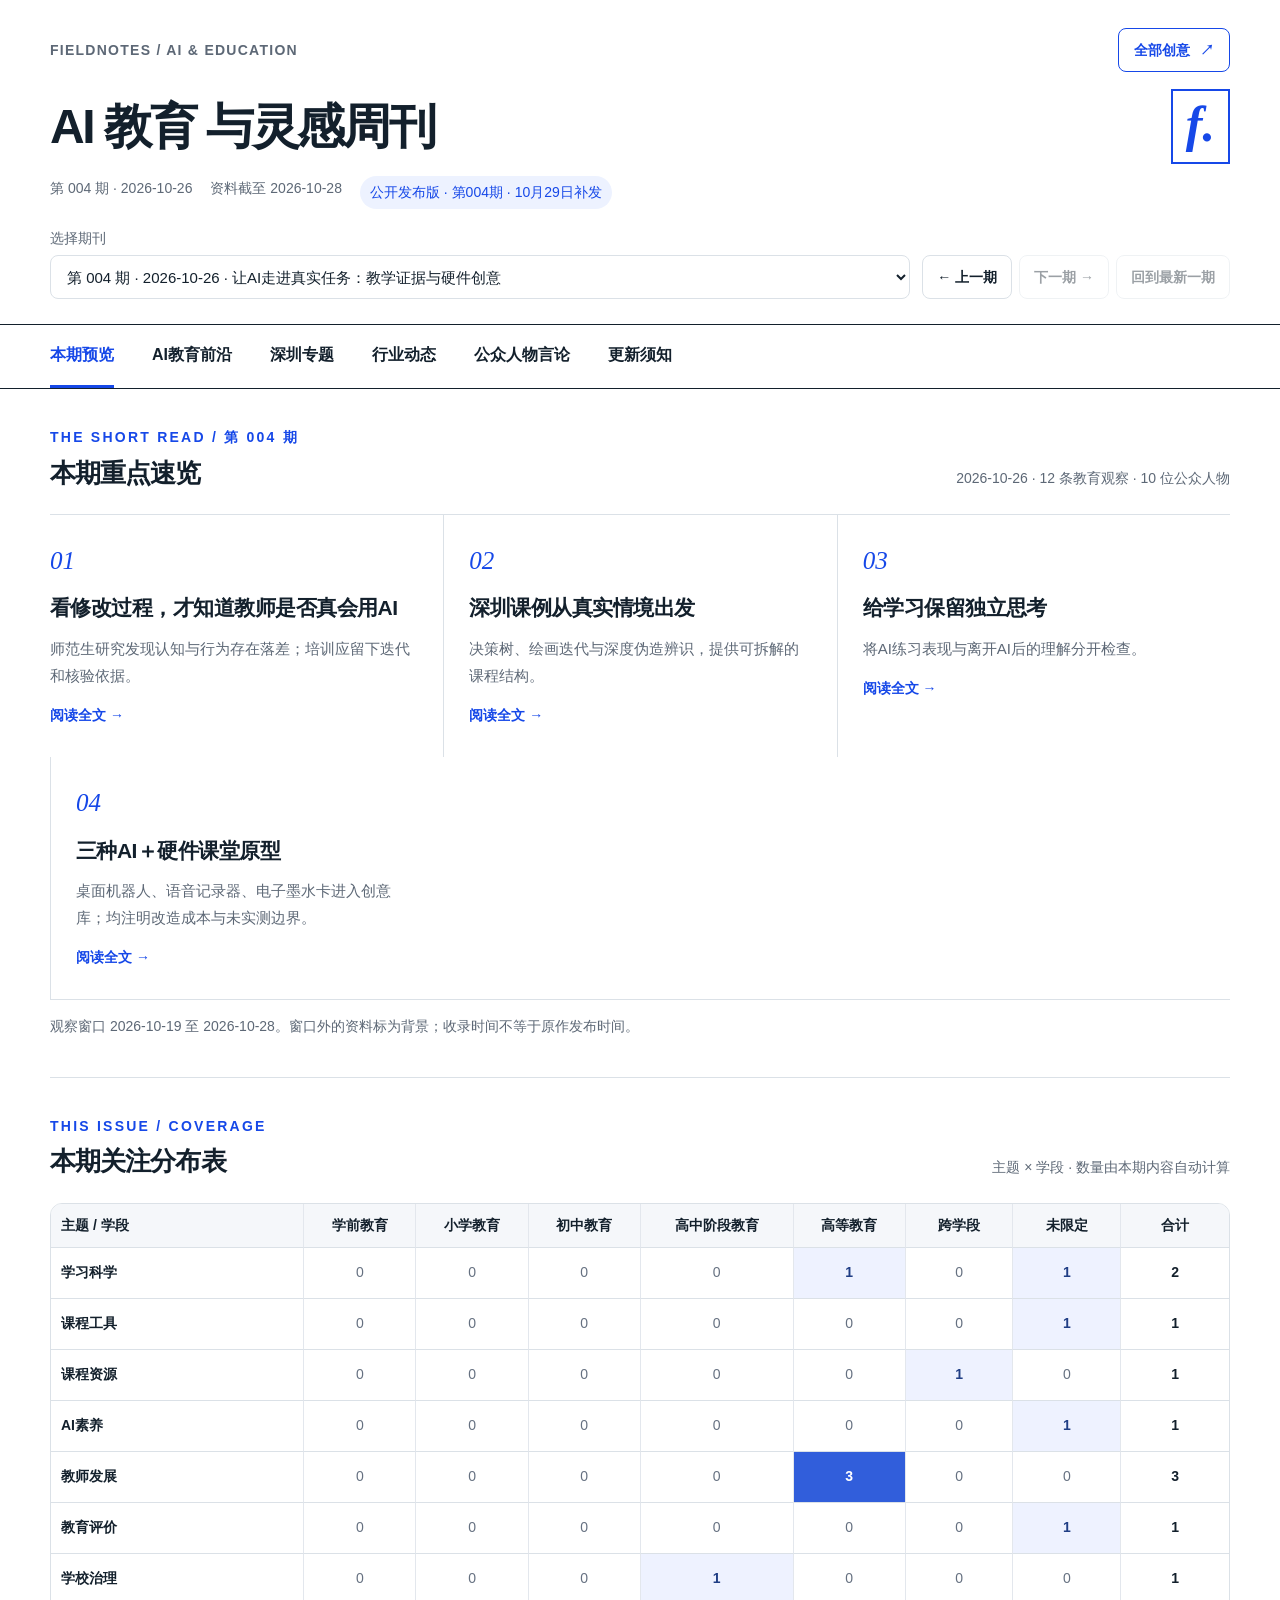
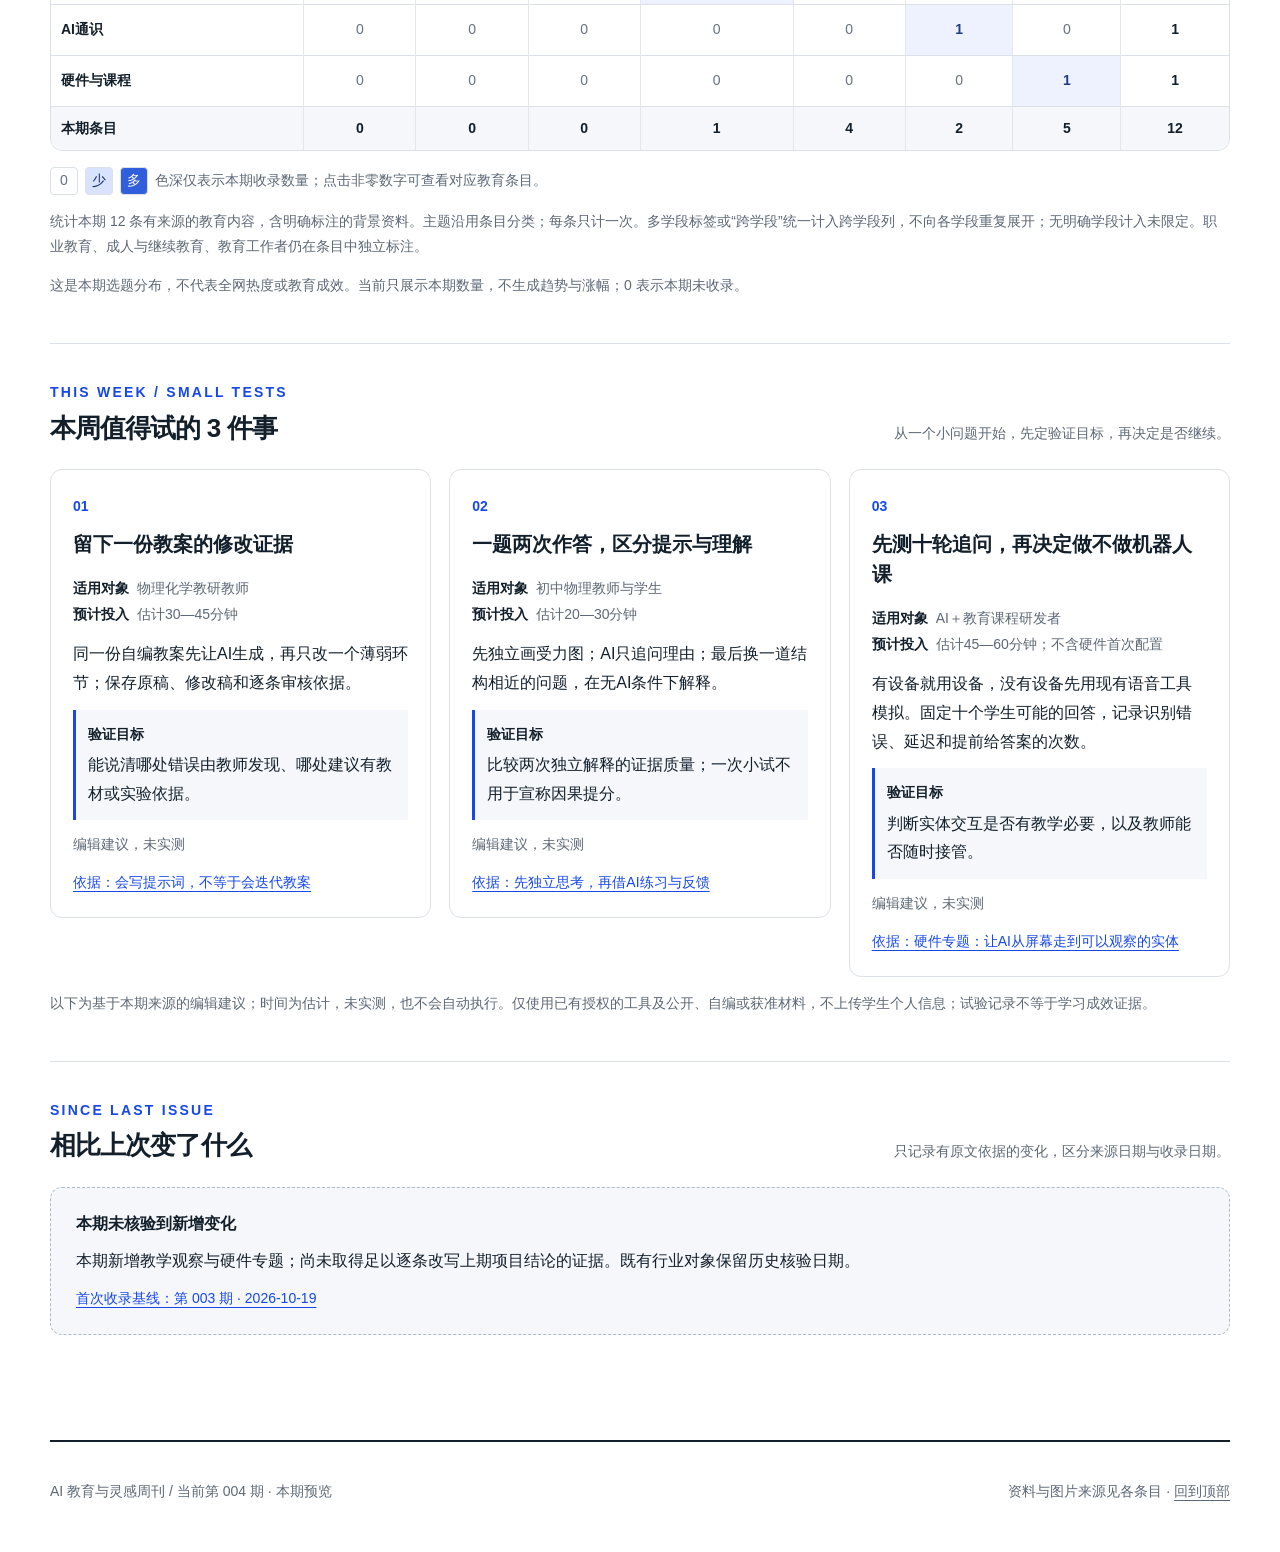
==== src/index.html @ 8096f020 "Publish issue 004 with verified education updates and three AI hardware ideas" ====
<!doctype html><html lang="zh-CN"><head><meta charset="utf-8"><meta name="viewport" content="width=device-width,initial-scale=1"><meta name="color-scheme" content="light"><meta name="description" content="六页式AI教育周刊与独立累计创意库，保留公开来源与证据边界。"><title>AI 教育与灵感周刊 · 第 004 期</title><style>:root{--ink:#13202c;--blue:#1648e8;--pale:#edf2ff;--line:#dbe1e7;--muted:#5d6876;--paper:#fff;--soft:#f5f7fa;--radius:16px}*{box-sizing:border-box}html{scroll-behavior:smooth;scroll-padding-top:82px}body{margin:0;background:var(--paper);color:var(--ink);font-family:Inter,-apple-system,BlinkMacSystemFont,"Segoe UI","Noto Sans CJK SC","PingFang SC","Microsoft Yahei",sans-serif;font-size:16px;line-height:1.75;-webkit-font-smoothing:antialiased}a{color:var(--blue);text-underline-offset:4px}a:hover{color:#092daf}button,summary,a{-webkit-tap-highlight-color:transparent}button{font:inherit}button:focus-visible,a:focus-visible,summary:focus-visible{outline:3px solid #6f95ff;outline-offset:4px}[hidden]{display:none!important}.wrap{width:min(1180px,calc(100% - 80px));margin:auto}.masthead{padding:28px 0 24px}.eyebrow{display:flex;align-items:center;justify-content:space-between;gap:16px;font-size:13px;letter-spacing:.09em;color:var(--muted);font-weight:650}.edition{color:var(--blue);font-size:13px;background:var(--pale);padding:4px 10px;border-radius:100px;letter-spacing:0}.brand{display:flex;align-items:center;justify-content:space-between;gap:24px;margin:17px 0 12px}.brand h1{font-size:clamp(28px,4vw,48px);line-height:1.2;letter-spacing:-.05em;margin:0;font-weight:800}.mark{font-family:Georgia,serif;font-size:50px;line-height:1;font-style:italic;font-weight:800;color:var(--blue);border:2px solid var(--blue);padding:8px 13px 13px}.meta{font-size:14px;color:var(--muted);margin:0;display:flex;flex-wrap:wrap;gap:3px 18px}.nav-shell{border-block:1px solid var(--ink);background:#fffffff2;backdrop-filter:blur(12px);position:sticky;top:0;z-index:20}.nav{display:flex;gap:27px;overflow:auto;scrollbar-width:none}.nav::-webkit-scrollbar{display:none}.nav a{color:var(--ink);white-space:nowrap;text-decoration:none;font-size:14px;font-weight:700;display:block;padding:15px 0;border-bottom:3px solid transparent;min-height:54px}.nav a:hover,.nav a.active{color:var(--blue);border-bottom-color:var(--blue)}main{padding-bottom:60px}.summary-section{padding:36px 0 38px}.section-head{display:flex;align-items:flex-end;justify-content:space-between;gap:20px;margin:0 0 23px}.section-head h2{font-size:26px;letter-spacing:-.035em;line-height:1.35;margin:0}.section-kicker{font-size:12px;font-weight:750;color:var(--blue);letter-spacing:.16em;margin:0 0 6px}.section-note{font-size:14px;color:var(--muted);max-width:535px;margin:0}.three-grid{display:grid;grid-template-columns:repeat(3,1fr);gap:0;border-block:1px solid var(--line)}.summary-card{padding:24px 25px 26px 0}.summary-card+.summary-card{border-left:1px solid var(--line);padding-left:25px}.summary-number{font-family:Georgia,serif;font-size:25px;color:var(--blue);font-style:italic;display:block;margin-bottom:10px}.summary-card h3{font-size:21px;line-height:1.55;margin:0 0 10px;letter-spacing:-.025em}.summary-card p{font-size:15px;margin:0;color:var(--muted);line-height:1.8}.summary-card a{display:inline-block;margin-top:14px;text-decoration:none;font-size:14px;font-weight:700;min-height:28px}.scope-note{font-size:13px;color:var(--muted);margin:15px 0 0;line-height:1.7}.section{padding:36px 0 45px;border-top:1px solid var(--line)}.news-grid{display:grid;grid-template-columns:1fr 1fr;gap:22px}.news-card{border:1px solid var(--line);border-radius:var(--radius);padding:26px;overflow:hidden;min-width:0}.card-top{display:flex;justify-content:space-between;gap:12px;align-items:flex-start;font-size:13px;color:var(--muted);margin-bottom:14px}.pill{font-size:12px;line-height:1.5;display:inline-block;padding:4px 8px;border-radius:5px;color:#1544c2;background:var(--pale);font-weight:650}.pill.neutral{color:var(--muted);background:#eef1f5}.news-card h3{font-size:21px;line-height:1.55;margin:0 0 15px;letter-spacing:-.025em}.news-card .lead{font-size:16px;margin:0 0 17px}.detail-line{margin:10px 0;color:var(--muted);font-size:15px;line-height:1.8}.detail-line strong{color:var(--ink);display:inline;font-weight:700}.detail-line.application{background:var(--soft);padding:12px 15px;border-left:3px solid var(--blue);margin:17px 0}.facts{font-size:13px;color:var(--muted);margin-top:17px;line-height:1.7;border-top:1px dashed var(--line);padding-top:12px}.sources{display:flex;flex-wrap:wrap;gap:5px 16px;margin:13px 0 0}.sources a{font-size:13px;text-decoration:underline;overflow-wrap:anywhere}.x-grid{display:grid;grid-template-columns:1fr 1fr;gap:22px}.x-card{padding:25px;background:var(--soft);border-radius:var(--radius)}.x-card h3{font-size:20px;margin:0 0 10px}.x-card p{font-size:15px;margin:8px 0}.metrics{font-size:13px;color:var(--muted);border-top:1px solid var(--line);padding-top:12px}.filter-row{display:flex;gap:8px;flex-wrap:wrap;margin:21px 0}.filter{border:1px solid var(--line);border-radius:100px;padding:7px 15px;background:#fff;color:var(--muted);cursor:pointer;font-size:14px;min-height:40px}.filter[aria-pressed=true]{background:var(--ink);color:#fff;border-color:var(--ink)}.result-count{font-size:13px;color:var(--muted);margin:-8px 0 20px}.creative-grid{display:grid;grid-template-columns:repeat(3,1fr);gap:24px;align-items:start}.creative-card{border:1px solid var(--line);border-radius:var(--radius);overflow:hidden;min-width:0;background:#fff}.figure{margin:0;background:#edf0f5;overflow:hidden}.figure a{display:block}.figure img{display:block;width:100%;height:auto;aspect-ratio:16/10;object-fit:cover;object-position:center}.figure figcaption{font-size:12px;line-height:1.65;padding:9px 15px;color:var(--muted);background:var(--soft)}.evidence-gap{min-height:156px;display:flex;flex-direction:column;justify-content:center;padding:24px;color:var(--muted);font-size:14px;background:repeating-linear-gradient(135deg,#f5f7fa,#f5f7fa 10px,#edf0f4 10px,#edf0f4 11px)}.evidence-gap strong{color:var(--ink);font-size:16px}.creative-body{padding:21px}.creative-body h3{font-size:21px;line-height:1.5;letter-spacing:-.035em;margin:11px 0 13px}.creative-body p{font-size:15px;margin:10px 0}.creative-number{font-size:12px;font-weight:700;color:var(--muted);margin-right:9px}.tools{font-size:13px!important;color:var(--muted)}.tools strong{font-weight:600;color:var(--ink)}details{margin-top:15px;border-top:1px solid var(--line);padding-top:12px}summary{cursor:pointer;font-weight:700;font-size:14px;color:var(--blue);padding:4px 0;min-height:36px}details p{font-size:14px!important;line-height:1.9}details p strong{display:block;color:var(--ink)}.creative-body .facts{font-size:12px}.empty-filter{background:var(--soft);padding:28px;border-radius:12px;color:var(--muted)}.watchlist-grid{display:grid;grid-template-columns:repeat(4,1fr);gap:18px}.watch-group{padding:22px;background:var(--soft);border-radius:12px}.watch-group h3{font-size:16px;margin:0 0 15px;color:var(--blue)}.watch-item{border-top:1px solid var(--line);padding:13px 0 0;margin-top:13px}.watch-item:first-of-type{padding-top:0;margin-top:0;border-top:0}.watch-item a{font-size:15px;font-weight:700;text-decoration:none}.watch-item p{font-size:13px;margin:4px 0;color:var(--muted);line-height:1.7}.archive{display:flex;gap:24px;align-items:center;justify-content:space-between;background:var(--pale);border-radius:12px;padding:23px 26px}.archive h3{font-size:18px;margin:0 0 5px}.archive p{font-size:14px;margin:0;color:var(--muted)}.archive a{white-space:nowrap;font-size:14px;font-weight:700}.method{display:grid;grid-template-columns:1fr 1fr;gap:35px}.method h3{font-size:16px;margin:0 0 12px}.method p,.method li{font-size:14px;color:var(--muted);line-height:1.9}.method ol{padding-left:21px;margin:0}.footer{border-top:2px solid var(--ink);padding:23px 0 35px;font-size:13px;color:var(--muted)}.footer-inner{display:flex;justify-content:space-between;gap:20px}.footer a{color:var(--muted)}.skip{position:absolute;left:12px;top:-90px;z-index:40;padding:10px;background:#fff}.skip:focus{top:10px}.note-box{padding:17px 20px;background:var(--soft);border-radius:10px;font-size:14px;color:var(--muted);margin:15px 0}.all-source-label{font-size:12px;color:var(--muted)}
@media(max-width:1000px){.wrap{width:calc(100% - 48px)}.creative-grid{grid-template-columns:repeat(2,1fr)}.watchlist-grid{grid-template-columns:repeat(2,1fr)}.summary-card h3{font-size:19px}.section-note{max-width:450px}.nav{gap:23px}}
@media(max-width:650px){.wrap{width:calc(100% - 36px)}.masthead{padding:20px 0 19px}.eyebrow{font-size:11px;gap:8px;letter-spacing:.07em}.edition{font-size:11px;padding:3px 8px;white-space:nowrap}.brand{margin:17px 0 13px;gap:12px}.brand h1{font-size:30px;letter-spacing:-.055em;line-height:1.28}.mark{font-size:33px;padding:7px 8px 10px;border-width:1.5px}.meta{font-size:12px;gap:3px 12px}.nav{gap:23px}.nav a{font-size:13px;padding:13px 0;min-height:51px}.summary-section{padding:27px 0 27px}.section-head{display:block;margin-bottom:19px}.section-head h2{font-size:24px}.section-note{font-size:14px;margin-top:9px}.three-grid{grid-template-columns:1fr}.summary-card{padding:19px 0 20px;display:grid;grid-template-columns:33px 1fr;column-gap:9px}.summary-card+.summary-card{border-left:0;border-top:1px solid var(--line);padding:20px 0}.summary-number{grid-row:1/4;font-size:23px;margin:0;line-height:1.45}.summary-card h3{font-size:20px;margin-bottom:7px}.summary-card p{font-size:14px}.summary-card a{margin-top:9px}.scope-note{font-size:12px}.section{padding:28px 0 32px}.news-grid,.x-grid{grid-template-columns:1fr;gap:16px}.news-card{padding:21px;border-radius:12px}.news-card h3{font-size:20px}.news-card .lead{font-size:15px}.detail-line{font-size:14px}.creative-grid{grid-template-columns:1fr;gap:20px}.creative-body{padding:21px}.creative-body h3{font-size:22px}.creative-body p{font-size:16px}.figure img{aspect-ratio:16/10}.filter-row{gap:7px;margin:18px 0}.filter{font-size:13px;padding:7px 13px}.watchlist-grid{gap:12px}.watch-group{padding:16px}.watch-item a{font-size:14px}.archive{align-items:flex-start;flex-direction:column;gap:12px;padding:20px}.method{grid-template-columns:1fr;gap:24px}.footer-inner{display:block}.footer-inner p{margin:4px 0}.facts{font-size:12px}}
@media(prefers-reduced-motion:reduce){html{scroll-behavior:auto}*{transition:none!important}}
@media print{.nav-shell,.filter-row,.skip{display:none}.wrap{width:100%}.creative-grid{grid-template-columns:repeat(2,1fr)}.news-card,.creative-card{break-inside:avoid}details{display:block}details>*{display:block}.section{break-before:auto}.masthead{padding-top:0}a{color:var(--ink)}}
@media(max-width:650px){.brand h1 span{display:block}.brand h1{font-size:29px}.mark{font-size:38px}}
.figure img{object-fit:contain}.image-counter{font-size:12px;color:var(--muted)}
.news-card .lead,.detail-line,.creative-body p,.x-card p{font-size:16px}.creative-body details p{font-size:16px!important}.creative-body .tools{font-size:14px!important}.creative-body .facts{font-size:12px}.x-card .metrics{font-size:14px}.sources a{font-size:14px}
.creative-body p.freshness{font-size:12px;color:var(--blue);font-weight:650;line-height:1.7;margin:-3px 0 13px}
/* v2 archive and persistent catalog */
button,select,input{font:inherit}select,input{max-width:100%;color:var(--ink);background:white;border:1px solid var(--line);border-radius:8px;padding:10px 12px;min-height:44px}button{cursor:pointer}button:disabled{opacity:.42;cursor:default}select:focus-visible,input:focus-visible{outline:3px solid #6f95ff;outline-offset:3px}.view-tabs{display:grid;grid-template-columns:1fr 1fr;gap:14px;margin:25px 0 22px}.view-tab{border:1px solid var(--line);border-radius:12px;background:white;text-align:left;padding:18px 22px;color:var(--ink);min-width:0}.view-tab strong{display:block;font-size:20px;line-height:1.4;margin-bottom:5px}.view-tab span{font-size:13px;line-height:1.6;color:var(--muted);display:block}.view-tab[aria-selected=true]{border-color:var(--blue);background:var(--pale)}.view-tab[aria-selected=true] strong{color:var(--blue)}.issue-toolbar{display:flex;align-items:flex-end;gap:12px;flex-wrap:wrap;margin:17px 0 0}.issue-picker{display:grid;gap:5px;flex:1;min-width:230px;font-size:13px;color:var(--muted)}.issue-buttons{display:flex;gap:7px;flex-wrap:wrap}.button{border:1px solid var(--line);border-radius:8px;padding:9px 14px;color:var(--ink);background:white;min-height:44px;display:inline-block;text-decoration:none;font-weight:650;font-size:14px}.button.primary{color:white;background:var(--blue);border-color:var(--blue)}.button:hover:not(:disabled){background:var(--pale);color:var(--blue)}.nav button{color:var(--ink);white-space:nowrap;text-decoration:none;font-size:14px;font-weight:700;padding:15px 0;border:0;border-bottom:3px solid transparent;min-height:54px;background:none;cursor:pointer}.nav button.active,.nav button:hover{color:var(--blue);border-bottom-color:var(--blue)}.sr-only{position:absolute;width:1px;height:1px;padding:0;margin:-1px;overflow:hidden;clip:rect(0,0,0,0);white-space:nowrap;border:0}.tag-list{display:flex;gap:6px;flex-wrap:wrap;margin:8px 0 12px}.issue-note{font-size:14px;color:var(--muted);margin:0 0 22px}.catalog-head{padding-top:34px}.library-actions{display:flex;gap:9px;flex-wrap:wrap;margin-top:16px}.catalog-controls{border-block:1px solid var(--line);padding:20px 0;margin-bottom:24px}.filter-set{border:0;margin:0 0 15px;padding:0;min-width:0}.filter-set legend{font-size:13px;font-weight:750;margin:0 0 9px;float:none}.filter-set .filter-row{margin:0}.filter-set .filter{min-height:44px;border-radius:7px;padding:7px 11px}.scope-row{display:flex;flex-wrap:wrap;gap:9px;margin-bottom:12px}.scope-button{border:1px solid var(--line);background:white;border-radius:8px;min-height:44px;padding:8px 16px;font-weight:650}.scope-button[aria-pressed=true]{background:var(--blue);border-color:var(--blue);color:white}.search-row{display:grid;grid-template-columns:minmax(180px,1fr) 170px auto;gap:12px;align-items:end;margin-top:18px}.search-row label{display:grid;gap:5px;font-size:13px;font-weight:650}.criteria-note{font-size:13px;color:var(--muted);line-height:1.8;margin:14px 0 0}.creative-card{scroll-margin-top:78px}.creative-body .tag-list .pill{font-size:11px}.creative-body .catalog-meta{font-size:12px;line-height:1.9;color:var(--muted);margin:14px 0 0}.creative-body .uses{font-size:14px;color:var(--muted)}.featured-grid{display:grid;grid-template-columns:repeat(3,1fr);gap:16px}.featured-card{border:1px solid var(--line);padding:20px;border-radius:12px;min-width:0}.featured-card h3{font-size:18px;line-height:1.5;margin:8px 0}.featured-card p{font-size:14px;color:var(--muted);margin:9px 0}.text-button{border:0;background:none;padding:8px 0;color:var(--blue);font-weight:700;text-align:left;min-height:40px;font-size:14px}.x-card{min-width:0;overflow-wrap:anywhere}.x-card .role{font-size:13px;color:var(--muted)}.x-card details .facts{font-size:12px}.archive-list{display:grid;gap:10px}.archive-item{display:flex;align-items:center;justify-content:space-between;gap:20px;border:1px solid var(--line);padding:18px 22px;border-radius:10px}.archive-item p{font-size:13px;color:var(--muted);margin:3px 0}.requirements{margin-top:28px}.requirements article{max-width:850px}.requirements h3{font-size:18px;margin-top:28px}.requirements p,.requirements li{font-size:15px;color:var(--muted)}.requirements summary{font-size:18px}.nojs{padding:14px;background:#fff4d3;border-radius:8px}.evidence-gap{min-height:200px}.all-source-label{line-height:1.8}.figure img{height:auto;object-fit:contain}.news-card .lead{font-size:16px}.pill{overflow-wrap:anywhere}.subhead{font-size:17px;margin:22px 0 12px}.scope-note{max-width:90ch}
@media(max-width:900px){.featured-grid{grid-template-columns:repeat(2,1fr)}}
@media(max-width:650px){.view-tabs{gap:9px;margin:20px 0}.view-tab{padding:15px 13px}.view-tab strong{font-size:18px}.view-tab span{font-size:12px}.issue-toolbar{gap:10px}.issue-picker{min-width:0;flex-basis:100%}.issue-picker select{width:100%}.issue-buttons{width:100%}.issue-buttons .button{flex:1;padding:9px 7px;font-size:13px}.nav button{font-size:13px;min-height:51px;padding:13px 0}.search-row{grid-template-columns:1fr 1fr;gap:10px}.search-row label:first-child{grid-column:1/-1}.search-row .button{height:46px}.featured-grid{grid-template-columns:1fr}.featured-card{padding:18px}.archive-item{align-items:flex-start;gap:12px;flex-direction:column;padding:18px}.filter-set .filter{font-size:12px;padding:7px 9px}.catalog-head{padding-top:27px}.scope-button{font-size:13px;padding:9px 12px}.tag-list{gap:5px}.library-actions .button{font-size:13px}.brand h1{font-size:29px}.issue-note{font-size:13px}.catalog-meta{overflow-wrap:anywhere}}
@media print{.issue-toolbar,.view-tabs,.catalog-controls,.library-actions,.text-button{display:none}.featured-grid{grid-template-columns:repeat(2,1fr)}.creative-card[hidden]{display:none!important}}
/* v3: a focused weekly, with the cumulative library on its own route. */
.library-shortcut{display:inline-flex;gap:10px;align-items:center;justify-content:center;min-height:44px;padding:8px 15px;border:1px solid var(--blue);border-radius:8px;color:var(--blue);font-size:14px;font-weight:750;letter-spacing:0;text-decoration:none;white-space:nowrap;background:#fff}.library-shortcut:hover,.library-shortcut.current{background:var(--pale)}.eyebrow{font-size:14px}.edition{font-size:14px}.masthead{padding-bottom:25px}.weekly-page{scroll-margin-top:80px}.weekly-page>.section:first-child{border-top:0}.nav{gap:38px}.nav a{font-size:16px;padding:16px 0;min-height:58px}.library-return-row{display:flex;justify-content:space-between;align-items:center;gap:14px;margin:0 0 28px}.library-badge{font-size:14px;color:var(--muted)}.matrix-scroll{width:100%;overflow-x:auto;border:1px solid var(--line);border-radius:12px;-webkit-overflow-scrolling:touch}.matrix-scroll:focus-visible{outline:3px solid #6f95ff;outline-offset:3px}.attention-table{border-collapse:separate;border-spacing:0;width:100%;min-width:780px;font-size:14px;text-align:center;line-height:1.5}.attention-table th,.attention-table td{padding:11px 10px;border-bottom:1px solid var(--line);border-right:1px solid #e3e7ed}.attention-table thead th{background:var(--soft);font-weight:700;vertical-align:middle;min-width:74px}.attention-table th:first-child{min-width:174px;text-align:left;position:sticky;left:0;background:#fff;z-index:1}.attention-table thead th:first-child,.attention-table tfoot th:first-child{background:var(--soft)}.attention-table th:last-child,.attention-table td:last-child{border-right:0}.attention-table tfoot td,.attention-table tfoot th{font-weight:750;background:var(--soft);border-bottom:0}.heat{font-variant-numeric:tabular-nums}.heat a{display:flex;align-items:center;justify-content:center;min-height:28px;color:inherit;text-decoration:none;font-weight:750;border-radius:5px}.heat a:hover{outline:2px solid var(--blue)}.heat-0{background:#fff;color:#657080}.heat-1{background:#eef2ff;color:#203e85}.heat-2{background:#d9e3ff;color:#173477}.heat-3{background:#abc1ff;color:#102f76}.heat-4{background:#315edb;color:#fff}.row-total{font-weight:750}.matrix-key{display:flex;gap:7px;align-items:center;flex-wrap:wrap;font-size:14px;color:var(--muted);margin:16px 0 0}.matrix-key .heat{display:inline-flex;align-items:center;justify-content:center;min-width:28px;min-height:28px;border:1px solid var(--line);border-radius:4px;font-size:14px}.criteria-note,.scope-note,.section-kicker,.card-top,.pill,.facts,.all-source-label,.footer,.image-counter,.figure figcaption,.creative-number,.result-count,.filter-set legend,.issue-picker,.search-row label,.creative-body .catalog-meta,.creative-body .freshness,.creative-body .facts,.creative-body .tag-list .pill,.x-card .role{font-size:14px!important}.requirements-copy{max-width:850px}.requirements-copy h3{font-size:20px;margin:30px 0 10px}.requirements-copy p,.requirements-copy li{font-size:16px;line-height:1.9;color:var(--muted)}.issue-picker select{font-size:15px}.catalog-controls .filter,.scope-button{font-size:14px}.brand h1 span+span:before{content:' '}
@media(max-width:650px){.eyebrow{gap:12px;font-size:14px;line-height:1.45;letter-spacing:.025em}.eyebrow>span{max-width:195px}.library-shortcut{font-size:14px;min-width:108px;padding:8px 11px;gap:6px}.meta{font-size:14px;gap:7px 12px}.edition{font-size:14px}.brand{margin-top:22px}.brand h1{font-size:29px}.brand h1 span+span:before{content:''}.nav{display:grid;grid-template-columns:repeat(5,1fr);gap:5px;overflow:visible}.nav a{font-size:14px;white-space:normal;display:flex;text-align:center;align-items:center;justify-content:center;line-height:1.45;padding:13px 1px;min-height:63px}.issue-buttons .button{font-size:14px;padding:9px 6px}.issue-picker select{font-size:14px}.section-kicker{letter-spacing:.07em}.library-return-row{align-items:flex-start;margin-bottom:24px}.library-return-row .button{max-width:78%}.library-badge{line-height:1.5}.filter-set .filter{font-size:14px;padding:8px 10px}.scope-button{font-size:14px}.issue-note{font-size:14px}.matrix-key{font-size:14px;line-height:1.8}.attention-table th,.attention-table td{padding:9px 8px}.attention-table th:first-child{min-width:163px}.weekly-page{scroll-margin-top:74px}}
@media print{.library-shortcut,.library-return-row,.nav-shell{display:none}.matrix-scroll{overflow:visible}.attention-table{min-width:0;font-size:10px}.attention-table th,.attention-table td{padding:6px 3px}.attention-table th:first-child{position:static;min-width:0}.attention-table thead th{min-width:0}}

/* v4: compact, evidenced person profiles above the original issue update. */
.x-grid{align-items:start}.person-card{background:#fff;border:1px solid var(--line);scroll-margin-top:82px}.profile-heading{display:grid;grid-template-columns:88px minmax(0,1fr);gap:18px;align-items:center}.portrait-link{display:block;width:88px;height:104px;border-radius:10px;overflow:hidden;background:var(--soft)}.portrait{display:block;width:88px;height:104px;object-fit:cover;object-position:center 30%}.portrait-placeholder{display:flex;width:88px;height:104px;align-items:center;justify-content:center;border:1px dashed #aab7c8;border-radius:10px;background:var(--soft);text-align:center;font-size:14px;line-height:1.5;color:var(--muted)}.x-card .profile-kicker{color:var(--blue);font-size:14px;margin:0 0 3px}.x-card h3.person-name{font-size:23px;line-height:1.3;letter-spacing:-.025em;margin:0 0 6px}.x-card p.person-identity{font-size:14px;line-height:1.65;margin:0;color:var(--muted)}.x-card p.person-bio{margin:18px 0 12px;line-height:1.8}.person-bio span+span:before{content:' '}.x-card p.follow-reason{font-size:15px;line-height:1.8;color:var(--muted);margin:12px 0}.follow-reason strong{color:var(--ink);display:block;font-size:14px;font-weight:700}.profile-details{margin-top:14px;padding-top:9px}.profile-details summary{min-height:44px;display:list-item;padding:8px 0;font-size:14px}.contribution-list{padding-left:21px;margin:11px 0 17px}.contribution-list li{padding-left:2px;margin:0 0 16px}.profile-details .contribution-list p{font-size:16px!important;line-height:1.8;margin:0}.contribution-list .sources{margin-top:5px}.x-card p.profile-source-label{font-size:14px!important;font-weight:700;margin:16px 0 0}.x-card .portrait-credit,.x-card .portrait-rights{font-size:14px!important;color:var(--muted);line-height:1.75;margin:12px 0 0}.x-card p.profile-updated{font-size:14px;color:var(--muted);margin:8px 0 0}.person-update{margin-top:21px;padding-top:21px;border-top:1px solid var(--line)}.person-update .card-top{margin-bottom:11px;align-items:center;flex-wrap:wrap}.person-update h4{font-size:20px;line-height:1.5;letter-spacing:-.025em;margin:10px 0 12px}.person-update .role{margin-bottom:8px}.person-card a{overflow-wrap:anywhere}.person-card p,.person-card li{max-width:100%}.person-update .all-source-label{font-size:14px!important}.person-card:focus{outline:3px solid #6f95ff;outline-offset:4px}
@media(max-width:650px){.person-card{padding:20px;border-radius:12px}.profile-heading{grid-template-columns:68px minmax(0,1fr);gap:13px}.portrait-link,.portrait,.portrait-placeholder{width:68px;height:82px}.portrait-placeholder{font-size:14px}.x-card h3.person-name{font-size:22px}.x-card p.person-bio{font-size:16px;margin:15px 0 10px}.person-update{margin-top:17px;padding-top:17px}.profile-details{margin-top:10px}.x-card p.follow-reason{font-size:15px}.person-card{scroll-margin-top:74px}}

/* v4: bounded editorial tests and evidence-aware change records. */
.experiment-grid{display:grid;grid-template-columns:repeat(3,minmax(0,1fr));gap:18px;align-items:start}.experiment-card{border:1px solid var(--line);border-radius:12px;padding:22px;min-width:0}.experiment-number{font-size:14px;font-weight:750;color:var(--blue)}.experiment-card h3{font-size:20px;line-height:1.5;margin:9px 0 16px}.experiment-card p{font-size:16px;line-height:1.8;margin:12px 0}.experiment-card .experiment-meta{font-size:14px;color:var(--muted);line-height:1.9}.experiment-meta strong{font-weight:700;color:var(--ink);margin-right:8px}.verification-goal{padding:12px;background:var(--soft);border-left:3px solid var(--blue)}.verification-goal strong{display:block;font-size:14px;margin-bottom:4px}.experiment-card .experiment-status{font-size:14px;color:var(--muted)}.changes-baseline{border:1px dashed #acbacd;border-radius:12px;padding:22px 25px;background:var(--soft)}.changes-baseline p{margin:0 0 9px;font-size:16px}.changes-baseline a{font-size:14px}.change-list{display:grid;gap:18px}.change-card{border:1px solid var(--line);border-radius:12px;padding:22px}.change-card h3{font-size:20px}.evidence-types{padding-left:21px;margin-top:0}.evidence-types li{margin-bottom:11px}.evidence-types strong{color:var(--ink);display:block}.revision-log{list-style:none!important;padding-left:0!important}.revision-log li{padding:10px 0;border-bottom:1px solid var(--line)}.revision-log li:first-child{padding-top:0}.revision-log strong{display:block;color:var(--ink);font-size:14px}.revision-log span{display:block;margin-top:3px}.method .no-corrections{font-size:14px}.method h3:not(:first-child){margin-top:22px}
@media(max-width:900px){.experiment-grid{grid-template-columns:1fr}.experiment-card{padding:21px}.experiment-card h3{margin-top:5px}.changes-baseline{padding:20px}}

.contribution-title{display:block;font-size:16px;line-height:1.65;margin-bottom:5px}.profile-details .contribution-list p.contribution-boundary,.profile-details .profile-limit{font-size:14px!important;color:var(--muted);line-height:1.8;margin-top:7px}.x-card .evidence-update-note{font-size:14px;color:var(--muted);line-height:1.8;border-left:2px solid var(--line);padding-left:10px;margin-top:13px}.evidence-updates{padding-left:21px}.evidence-updates strong{font-size:14px;color:var(--ink)}

/* Shenzhen issue-scoped cards */
.shenzhen-grid{display:grid;grid-template-columns:repeat(2,minmax(0,1fr));gap:22px}.shenzhen-card{padding:25px;border:1px solid var(--line);border-radius:16px;background:var(--paper);min-width:0}.shenzhen-card h3{font-size:22px;line-height:1.5;margin:8px 0 16px}.shenzhen-card .section-kicker{letter-spacing:.025em}.shenzhen-group-title{margin-top:36px;font-size:23px}.shenzhen-card .sources{overflow-wrap:anywhere}@media(max-width:650px){.shenzhen-grid{grid-template-columns:1fr}.shenzhen-card{padding:20px}.shenzhen-card h3{font-size:21px}.nav{gap:3px}.nav a{font-size:13px}}

/* Issue 002 industry review extension */
.education-group-nav,.industry-index{display:flex;flex-wrap:wrap;gap:10px;margin:22px 0}.education-group-nav a,.industry-index a{display:block;padding:8px 14px;border:1px solid var(--line);border-radius:8px;font-size:14px;text-decoration:none}.education-group{padding-top:20px}.education-group>h3{font-size:23px}.industry-grid{display:grid;grid-template-columns:1fr 1fr;gap:24px;align-items:start}.industry-card{border:1px solid var(--line);border-radius:16px;padding:26px;min-width:0}.industry-card h3{font-size:23px;line-height:1.5;margin:10px 0}.industry-card h4{margin:18px 0 7px;font-size:15px}.industry-card p,.industry-card li{font-size:15px;overflow-wrap:anywhere}.industry-card ul{padding-left:20px}.industry-finance{background:var(--soft);border-left:3px solid var(--blue);padding:16px;margin:16px 0}.industry-finance p{margin:7px 0}.industry-boundary{font-size:13px!important;color:var(--muted)}.industry-followup{border-top:1px dashed var(--line);padding-top:12px}.industry-pending{padding:20px;background:var(--soft);border-radius:12px;margin-top:24px}@media(max-width:700px){.industry-grid{grid-template-columns:1fr}.industry-card{padding:20px}.nav{gap:20px}}

.industry-course-compare{margin:28px 0;padding:20px;background:var(--soft);border-radius:12px}.industry-compare-card{padding:16px;background:white;border:1px solid var(--line);border-radius:10px}.industry-compare-card h4{margin:0 0 8px}.industry-compare-card .detail-line{font-size:14px}
</style></head><body><a class="skip" href="#main">跳到正文</a><header class="wrap masthead" id="top"><div class="eyebrow"><span>FIELDNOTES / AI & EDUCATION</span><a id="open-library" class="library-shortcut" href="#issue=004&amp;page=preview&amp;view=library" data-open-library>全部创意 <span aria-hidden="true">↗</span></a></div><div class="brand"><h1><span>AI 教育</span><span>与灵感周刊</span></h1><span class="mark" aria-hidden="true">f.</span></div><p class="meta"><span id="issue-label">第 004 期 · 2026-10-26</span><span>资料截至 2026-10-28</span><span class="edition">公开发布版 · 第004期 · 10月29日补发</span></p><div class="issue-toolbar" id="issue-toolbar"><label class="issue-picker" for="issue-select">选择期刊<select id="issue-select"><option value="004" selected>第 004 期 · 2026-10-26 · 让AI走进真实任务：教学证据与硬件创意</option><option value="003">第 003 期 · 2026-10-19 · 从工具采用到学习证据</option><option value="002">第 002 期 · 2026-10-12 · 从AI辅助到独立学习</option><option value="001">第 001 期 · 2026-10-06 · 全球 AI 教育与创意观察</option></select></label><div class="issue-buttons"><button id="previous-issue" class="button" disabled>← 上一期</button><button id="next-issue" class="button" disabled>下一期 →</button><button id="latest-issue" class="button" disabled>回到最新一期</button></div></div><p class="sr-only" id="issue-status" aria-live="polite"></p></header><div class="nav-shell" id="weekly-navigation"><nav class="wrap nav" aria-label="周报页面"><a href="#issue=004&amp;page=preview" data-page="preview" class="active" aria-current="page">本期预览</a><a href="#issue=004&amp;page=education" data-page="education">AI教育前沿</a><a href="#issue=004&amp;page=shenzhen" data-page="shenzhen">深圳专题</a><a href="#issue=004&amp;page=industry" data-page="industry">行业动态</a><a href="#issue=004&amp;page=people" data-page="people">公众人物言论</a><a href="#issue=004&amp;page=updates" data-page="updates">更新须知</a></nav></div><main class="wrap" id="main"><noscript><p class="nojs">请启用浏览器 JavaScript 以使用六个页面、切期与独立创意库。当前显示最新一期预览。</p></noscript><div id="weekly-panel"><div id="issue-content"><div class="weekly-page" id="page-preview" data-weekly-page="preview"><section class="summary-section" id="digest"><div class="section-head"><div><p class="section-kicker">THE SHORT READ / 第 004 期</p><h2>本期重点速览</h2></div><p class="section-note">2026-10-26 · 12 条教育观察 · 10 位公众人物</p></div><div class="three-grid"><article class="summary-card"><span class="summary-number">01</span><h3>看修改过程，才知道教师是否真会用AI</h3><p>师范生研究发现认知与行为存在落差；培训应留下迭代和核验依据。</p><a href="#issue=004&amp;page=education&amp;focus=e004-01" data-page="education" data-focus="e004-01">阅读全文 →</a></article><article class="summary-card"><span class="summary-number">02</span><h3>深圳课例从真实情境出发</h3><p>决策树、绘画迭代与深度伪造辨识，提供可拆解的课程结构。</p><a href="#issue=004&amp;page=education&amp;focus=e004-11" data-page="education" data-focus="e004-11">阅读全文 →</a></article><article class="summary-card"><span class="summary-number">03</span><h3>给学习保留独立思考</h3><p>将AI练习表现与离开AI后的理解分开检查。</p><a href="#issue=004&amp;page=education&amp;focus=e004-02" data-page="education" data-focus="e004-02">阅读全文 →</a></article><article class="summary-card"><span class="summary-number">04</span><h3>三种AI＋硬件课堂原型</h3><p>桌面机器人、语音记录器、电子墨水卡进入创意库；均注明改造成本与未实测边界。</p><a href="#issue=004&amp;page=education&amp;focus=e004-12" data-page="education" data-focus="e004-12">阅读全文 →</a></article></div><p class="scope-note">观察窗口 2026-10-19 至 2026-10-28。窗口外的资料标为背景；收录时间不等于原作发布时间。</p></section><section class="section" id="distribution"><div class="section-head"><div><p class="section-kicker">THIS ISSUE / COVERAGE</p><h2>本期关注分布表</h2></div><p class="section-note">主题 × 学段 · 数量由本期内容自动计算</p></div><div class="matrix-scroll" role="region" aria-label="本期关注分布表，可横向滚动" tabindex="0"><table class="attention-table"><caption class="sr-only">第 004 期教育收录：按原有主题标签与单一学段桶统计，共 12 条。</caption><thead><tr><th scope="col">主题 / 学段</th><th scope="col">学前教育</th><th scope="col">小学教育</th><th scope="col">初中教育</th><th scope="col">高中阶段教育</th><th scope="col">高等教育</th><th scope="col">跨学段</th><th scope="col">未限定</th><th scope="col">合计</th></tr></thead><tbody><tr><th scope="row">学习科学</th><td class="heat heat-0" data-topic="学习科学" data-stage="学前教育" data-count="0"><span>0</span></td><td class="heat heat-0" data-topic="学习科学" data-stage="小学教育" data-count="0"><span>0</span></td><td class="heat heat-0" data-topic="学习科学" data-stage="初中教育" data-count="0"><span>0</span></td><td class="heat heat-0" data-topic="学习科学" data-stage="高中阶段教育" data-count="0"><span>0</span></td><td class="heat heat-1" data-topic="学习科学" data-stage="高等教育" data-count="1"><a href="#issue=004&amp;page=education&amp;focus=e004-01" data-page="education" data-focus="e004-01" aria-label="学习科学，高等教育，1 条，查看教育前沿">1</a></td><td class="heat heat-0" data-topic="学习科学" data-stage="跨学段" data-count="0"><span>0</span></td><td class="heat heat-1" data-topic="学习科学" data-stage="未限定" data-count="1"><a href="#issue=004&amp;page=education&amp;focus=e004-02" data-page="education" data-focus="e004-02" aria-label="学习科学，未限定，1 条，查看教育前沿">1</a></td><td class="row-total">2</td></tr><tr><th scope="row">课程工具</th><td class="heat heat-0" data-topic="课程工具" data-stage="学前教育" data-count="0"><span>0</span></td><td class="heat heat-0" data-topic="课程工具" data-stage="小学教育" data-count="0"><span>0</span></td><td class="heat heat-0" data-topic="课程工具" data-stage="初中教育" data-count="0"><span>0</span></td><td class="heat heat-0" data-topic="课程工具" data-stage="高中阶段教育" data-count="0"><span>0</span></td><td class="heat heat-0" data-topic="课程工具" data-stage="高等教育" data-count="0"><span>0</span></td><td class="heat heat-0" data-topic="课程工具" data-stage="跨学段" data-count="0"><span>0</span></td><td class="heat heat-1" data-topic="课程工具" data-stage="未限定" data-count="1"><a href="#issue=004&amp;page=education&amp;focus=e004-03" data-page="education" data-focus="e004-03" aria-label="课程工具，未限定，1 条，查看教育前沿">1</a></td><td class="row-total">1</td></tr><tr><th scope="row">课程资源</th><td class="heat heat-0" data-topic="课程资源" data-stage="学前教育" data-count="0"><span>0</span></td><td class="heat heat-0" data-topic="课程资源" data-stage="小学教育" data-count="0"><span>0</span></td><td class="heat heat-0" data-topic="课程资源" data-stage="初中教育" data-count="0"><span>0</span></td><td class="heat heat-0" data-topic="课程资源" data-stage="高中阶段教育" data-count="0"><span>0</span></td><td class="heat heat-0" data-topic="课程资源" data-stage="高等教育" data-count="0"><span>0</span></td><td class="heat heat-1" data-topic="课程资源" data-stage="跨学段" data-count="1"><a href="#issue=004&amp;page=education&amp;focus=e004-04" data-page="education" data-focus="e004-04" aria-label="课程资源，跨学段，1 条，查看教育前沿">1</a></td><td class="heat heat-0" data-topic="课程资源" data-stage="未限定" data-count="0"><span>0</span></td><td class="row-total">1</td></tr><tr><th scope="row">AI素养</th><td class="heat heat-0" data-topic="AI素养" data-stage="学前教育" data-count="0"><span>0</span></td><td class="heat heat-0" data-topic="AI素养" data-stage="小学教育" data-count="0"><span>0</span></td><td class="heat heat-0" data-topic="AI素养" data-stage="初中教育" data-count="0"><span>0</span></td><td class="heat heat-0" data-topic="AI素养" data-stage="高中阶段教育" data-count="0"><span>0</span></td><td class="heat heat-0" data-topic="AI素养" data-stage="高等教育" data-count="0"><span>0</span></td><td class="heat heat-0" data-topic="AI素养" data-stage="跨学段" data-count="0"><span>0</span></td><td class="heat heat-1" data-topic="AI素养" data-stage="未限定" data-count="1"><a href="#issue=004&amp;page=education&amp;focus=e004-05" data-page="education" data-focus="e004-05" aria-label="AI素养，未限定，1 条，查看教育前沿">1</a></td><td class="row-total">1</td></tr><tr><th scope="row">教师发展</th><td class="heat heat-0" data-topic="教师发展" data-stage="学前教育" data-count="0"><span>0</span></td><td class="heat heat-0" data-topic="教师发展" data-stage="小学教育" data-count="0"><span>0</span></td><td class="heat heat-0" data-topic="教师发展" data-stage="初中教育" data-count="0"><span>0</span></td><td class="heat heat-0" data-topic="教师发展" data-stage="高中阶段教育" data-count="0"><span>0</span></td><td class="heat heat-4" data-topic="教师发展" data-stage="高等教育" data-count="3"><a href="#issue=004&amp;page=education&amp;focus=e004-06" data-page="education" data-focus="e004-06" aria-label="教师发展，高等教育，3 条，查看教育前沿">3</a></td><td class="heat heat-0" data-topic="教师发展" data-stage="跨学段" data-count="0"><span>0</span></td><td class="heat heat-0" data-topic="教师发展" data-stage="未限定" data-count="0"><span>0</span></td><td class="row-total">3</td></tr><tr><th scope="row">教育评价</th><td class="heat heat-0" data-topic="教育评价" data-stage="学前教育" data-count="0"><span>0</span></td><td class="heat heat-0" data-topic="教育评价" data-stage="小学教育" data-count="0"><span>0</span></td><td class="heat heat-0" data-topic="教育评价" data-stage="初中教育" data-count="0"><span>0</span></td><td class="heat heat-0" data-topic="教育评价" data-stage="高中阶段教育" data-count="0"><span>0</span></td><td class="heat heat-0" data-topic="教育评价" data-stage="高等教育" data-count="0"><span>0</span></td><td class="heat heat-0" data-topic="教育评价" data-stage="跨学段" data-count="0"><span>0</span></td><td class="heat heat-1" data-topic="教育评价" data-stage="未限定" data-count="1"><a href="#issue=004&amp;page=education&amp;focus=e004-08" data-page="education" data-focus="e004-08" aria-label="教育评价，未限定，1 条，查看教育前沿">1</a></td><td class="row-total">1</td></tr><tr><th scope="row">学校治理</th><td class="heat heat-0" data-topic="学校治理" data-stage="学前教育" data-count="0"><span>0</span></td><td class="heat heat-0" data-topic="学校治理" data-stage="小学教育" data-count="0"><span>0</span></td><td class="heat heat-0" data-topic="学校治理" data-stage="初中教育" data-count="0"><span>0</span></td><td class="heat heat-1" data-topic="学校治理" data-stage="高中阶段教育" data-count="1"><a href="#issue=004&amp;page=education&amp;focus=e004-09" data-page="education" data-focus="e004-09" aria-label="学校治理，高中阶段教育，1 条，查看教育前沿">1</a></td><td class="heat heat-0" data-topic="学校治理" data-stage="高等教育" data-count="0"><span>0</span></td><td class="heat heat-0" data-topic="学校治理" data-stage="跨学段" data-count="0"><span>0</span></td><td class="heat heat-0" data-topic="学校治理" data-stage="未限定" data-count="0"><span>0</span></td><td class="row-total">1</td></tr><tr><th scope="row">AI通识</th><td class="heat heat-0" data-topic="AI通识" data-stage="学前教育" data-count="0"><span>0</span></td><td class="heat heat-0" data-topic="AI通识" data-stage="小学教育" data-count="0"><span>0</span></td><td class="heat heat-0" data-topic="AI通识" data-stage="初中教育" data-count="0"><span>0</span></td><td class="heat heat-0" data-topic="AI通识" data-stage="高中阶段教育" data-count="0"><span>0</span></td><td class="heat heat-0" data-topic="AI通识" data-stage="高等教育" data-count="0"><span>0</span></td><td class="heat heat-1" data-topic="AI通识" data-stage="跨学段" data-count="1"><a href="#issue=004&amp;page=education&amp;focus=e004-11" data-page="education" data-focus="e004-11" aria-label="AI通识，跨学段，1 条，查看教育前沿">1</a></td><td class="heat heat-0" data-topic="AI通识" data-stage="未限定" data-count="0"><span>0</span></td><td class="row-total">1</td></tr><tr><th scope="row">硬件与课程</th><td class="heat heat-0" data-topic="硬件与课程" data-stage="学前教育" data-count="0"><span>0</span></td><td class="heat heat-0" data-topic="硬件与课程" data-stage="小学教育" data-count="0"><span>0</span></td><td class="heat heat-0" data-topic="硬件与课程" data-stage="初中教育" data-count="0"><span>0</span></td><td class="heat heat-0" data-topic="硬件与课程" data-stage="高中阶段教育" data-count="0"><span>0</span></td><td class="heat heat-0" data-topic="硬件与课程" data-stage="高等教育" data-count="0"><span>0</span></td><td class="heat heat-0" data-topic="硬件与课程" data-stage="跨学段" data-count="0"><span>0</span></td><td class="heat heat-1" data-topic="硬件与课程" data-stage="未限定" data-count="1"><a href="#issue=004&amp;page=education&amp;focus=e004-12" data-page="education" data-focus="e004-12" aria-label="硬件与课程，未限定，1 条，查看教育前沿">1</a></td><td class="row-total">1</td></tr></tbody><tfoot><tr><th scope="row">本期条目</th><td>0</td><td>0</td><td>0</td><td>1</td><td>4</td><td>2</td><td>5</td><td>12</td></tr></tfoot></table></div><p class="matrix-key"><span class="heat heat-0">0</span><span class="heat heat-2">少</span><span class="heat heat-4">多</span> 色深仅表示本期收录数量；点击非零数字可查看对应教育条目。</p><p class="criteria-note">统计本期 12 条有来源的教育内容，含明确标注的背景资料。主题沿用条目分类；每条只计一次。多学段标签或“跨学段”统一计入跨学段列，不向各学段重复展开；无明确学段计入未限定。职业教育、成人与继续教育、教育工作者仍在条目中独立标注。</p><p class="criteria-note">这是本期选题分布，不代表全网热度或教育成效。当前只展示本期数量，不生成趋势与涨幅；0 表示本期未收录。</p></section><section class="section" id="experiments"><div class="section-head"><div><p class="section-kicker">THIS WEEK / SMALL TESTS</p><h2>本周值得试的 3 件事</h2></div><p class="section-note">从一个小问题开始，先定验证目标，再决定是否继续。</p></div><div class="experiment-grid"><article class="experiment-card" id="experiment004-1"><span class="experiment-number">01</span><h3>留下一份教案的修改证据</h3><p class="experiment-meta"><strong>适用对象</strong>物理化学教研教师<br><strong>预计投入</strong>估计30—45分钟</p><p>同一份自编教案先让AI生成，再只改一个薄弱环节；保存原稿、修改稿和逐条审核依据。</p><p class="verification-goal"><strong>验证目标</strong>能说清哪处错误由教师发现、哪处建议有教材或实验依据。</p><p class="experiment-status">编辑建议，未实测</p><div class="sources"><a href="#issue=004&amp;page=education&amp;focus=e004-01" data-page="education" data-focus="e004-01">依据：会写提示词，不等于会迭代教案</a></div></article><article class="experiment-card" id="experiment004-2"><span class="experiment-number">02</span><h3>一题两次作答，区分提示与理解</h3><p class="experiment-meta"><strong>适用对象</strong>初中物理教师与学生<br><strong>预计投入</strong>估计20—30分钟</p><p>先独立画受力图；AI只追问理由；最后换一道结构相近的问题，在无AI条件下解释。</p><p class="verification-goal"><strong>验证目标</strong>比较两次独立解释的证据质量；一次小试不用于宣称因果提分。</p><p class="experiment-status">编辑建议，未实测</p><div class="sources"><a href="#issue=004&amp;page=education&amp;focus=e004-02" data-page="education" data-focus="e004-02">依据：先独立思考，再借AI练习与反馈</a></div></article><article class="experiment-card" id="experiment004-3"><span class="experiment-number">03</span><h3>先测十轮追问，再决定做不做机器人课</h3><p class="experiment-meta"><strong>适用对象</strong>AI＋教育课程研发者<br><strong>预计投入</strong>估计45—60分钟；不含硬件首次配置</p><p>有设备就用设备，没有设备先用现有语音工具模拟。固定十个学生可能的回答，记录识别错误、延迟和提前给答案的次数。</p><p class="verification-goal"><strong>验证目标</strong>判断实体交互是否有教学必要，以及教师能否随时接管。</p><p class="experiment-status">编辑建议，未实测</p><div class="sources"><a href="#issue=004&amp;page=education&amp;focus=e004-12" data-page="education" data-focus="e004-12">依据：硬件专题：让AI从屏幕走到可以观察的实体</a></div></article></div><p class="criteria-note">以下为基于本期来源的编辑建议；时间为估计，未实测，也不会自动执行。仅使用已有授权的工具及公开、自编或获准材料，不上传学生个人信息；试验记录不等于学习成效证据。</p></section><section class="section" id="changes"><div class="section-head"><div><p class="section-kicker">SINCE LAST ISSUE</p><h2>相比上次变了什么</h2></div><p class="section-note">只记录有原文依据的变化，区分来源日期与收录日期。</p></div><div class="changes-baseline" data-changes-status="no-verified-change"><p><strong>本期未核验到新增变化</strong></p><p>本期新增教学观察与硬件专题；尚未取得足以逐条改写上期项目结论的证据。既有行业对象保留历史核验日期。</p><a href="#issue=003&amp;page=education">首次收录基线：第 003 期 · 2026-10-19</a></div></section></div><div class="weekly-page" id="page-education" data-weekly-page="education" hidden><section class="section" id="education"><div class="section-head"><div><p class="section-kicker">EDUCATION FRONTIER</p><h2>AI 教育前沿</h2></div><p class="section-note">技术与研究、教学实践、政策与评价。企业产品的商业模式与财务另见行业动态。</p></div><nav class="education-group-nav" aria-label="教育前沿分类"><a href="#issue=004&amp;page=education&amp;focus=education-group-0">技术与研究</a><a href="#issue=004&amp;page=education&amp;focus=education-group-1">教学实践</a><a href="#issue=004&amp;page=education&amp;focus=education-group-2">政策与评价</a></nav><section class="education-group" id="education-group-0" tabindex="-1"><h3>技术与研究 <span class="pill neutral">3 条</span></h3><p class="criteria-note">模型能力、学习科学与教育技术；保留具体研究及适用范围。</p><div class="news-grid"><article class="news-card" id="e004-01"><div class="card-top"><span class="pill">学习科学</span><span>2026-10-22</span></div><h3>会写提示词，不等于会迭代教案</h3><div class="tag-list"><span class="pill neutral">高等教育</span><span class="pill neutral">教育工作者</span></div><p class="lead">10名师范生接受AI素养培训后，各用Madlen设计3份教案。研究结合访谈、评分量表和聊天记录，发现多数互动仍停在单轮生成，缺少反复修改与批判检查。</p><p class="all-source-label">观察窗口内发布 · 同行评议期刊／定性案例</p><p class="detail-line "><strong>为什么值得看：</strong>把培训考核从“交出教案”改为“展示修改依据和对话过程”。</p><p class="detail-line "><strong>边界与限制：</strong>定性小样本；摘要不支持推广到全部教师，也不能据此量化AI的教学收益。研究实施日期未明确，10月22日为发表日。</p><p class="detail-line application"><strong>可以怎么用：</strong>把培训考核从“交出教案”改为“展示修改依据和对话过程”。（编辑建议，未实测）</p><div class="sources"><a href="https://www.ijiet.org/show-245-3417-1.html" target="_blank" rel="noopener noreferrer">IJIET论文摘要</a></div><div class="facts">原文日期：2026-10-22<br>首次收录：2026-10-28 · 最新核验：2026-10-28</div></article><article class="news-card" id="e004-02"><div class="card-top"><span class="pill">学习科学</span><span>2026-10-22</span></div><h3>先独立思考，再借AI练习与反馈</h3><div class="tag-list"><span class="pill neutral">教育工作者</span><span class="pill neutral">未限定</span></div><p class="lead">Panayiota Kendeou在大学访谈中强调：AI适合辅助练习、反馈与理解检查；过早替学生总结或解题，会减少必要的思考练习。</p><p class="all-source-label">观察窗口内发布 · 大学具名访谈／专家解读</p><p class="detail-line "><strong>为什么值得看：</strong>物理课先收学生的受力分析，再允许AI追问；最后用一道无AI迁移题复核。</p><p class="detail-line "><strong>边界与限制：</strong>这是对报告的专家解读，不是本周新开展的干预实验；不能把一般性建议换算为提分幅度。</p><p class="detail-line application"><strong>可以怎么用：</strong>物理课先收学生的受力分析，再允许AI追问；最后用一道无AI迁移题复核。（编辑建议，未实测）</p><div class="sources"><a href="https://twin-cities.umn.edu/news-events/talking-ai-and-education-university-minnesota" target="_blank" rel="noopener noreferrer">明尼苏达大学具名访谈</a></div><div class="facts">原文日期：2026-10-22<br>首次收录：2026-10-28 · 最新核验：2026-10-28</div></article><article class="news-card" id="e004-12"><div class="card-top"><span class="pill">硬件与课程</span><span>原始发布日期未确认</span></div><h3>硬件专题：让AI从屏幕走到可以观察的实体</h3><div class="tag-list"><span class="pill neutral">教育工作者</span><span class="pill neutral">未限定</span></div><p class="lead">StackChan官方文档确认其包含触屏、摄像头、麦克风、扬声器与舵机，并提供AI Agent功能。实体交互为“先预测、再观察、再解释”提供了载体。</p><p class="all-source-label">现行产品复查 · 非本周新品 · 厂商硬件与固件文档</p><p class="detail-line "><strong>为什么值得看：</strong>从一次固定问题的追问演示起步，记录识别错误与响应延迟；详细改造思路见全部创意。</p><p class="detail-line "><strong>边界与限制：</strong>本期重新核验现行硬件，不是本周新品。联网服务与课程逻辑需单独配置；本刊未购机实测。</p><p class="detail-line application"><strong>可以怎么用：</strong>从一次固定问题的追问演示起步，记录识别错误与响应延迟；详细改造思路见全部创意。（编辑建议，未实测）</p><div class="sources"><a href="https://docs.m5stack.com/en/StackChan" target="_blank" rel="noopener noreferrer">M5Stack StackChan官方文档</a></div><div class="facts">原文日期：原始发布日期未确认<br>首次收录：2026-10-28 · 最新核验：2026-10-28</div></article></div></section><section class="education-group" id="education-group-1" tabindex="-1"><h3>教学实践 <span class="pill neutral">6 条</span></h3><p class="criteria-note">课程、教师发展与教学应用；活动日程不等于完成或成效。</p><div class="news-grid"><article class="news-card" id="e004-03"><div class="card-top"><span class="pill">课程工具</span><span>2026-10-26</span></div><h3>Code Classroom加入积木编辑器：先给创意课打好编程基础</h3><div class="tag-list"><span class="pill neutral">教育工作者</span><span class="pill neutral">未限定</span></div><p class="lead">基金会宣布Code Classroom加入基于开源Scratch的Blocks编辑器，与Python、网页编辑器放在同一教学平台，并提供班级与作业管理。</p><p class="all-source-label">观察窗口内发布 · 开发机构官方发布</p><p class="detail-line "><strong>为什么值得看：</strong>可用来承接AI生成的故事点子，让学生自己实现动画逻辑。</p><p class="detail-line "><strong>边界与限制：</strong>这是编程工具更新，不是生成式AI新功能；AI故事迁移为编辑建议。账号资格、国内访问和课堂稳定性未实测。</p><p class="detail-line application"><strong>可以怎么用：</strong>可用来承接AI生成的故事点子，让学生自己实现动画逻辑。（编辑建议，未实测）</p><div class="sources"><a href="https://www.raspberrypi.org/blog/reintroducing-code-classroom-now-with-the-blocks-editor/" target="_blank" rel="noopener noreferrer">Raspberry Pi Foundation发布</a></div><div class="facts">原文日期：2026-10-26<br>首次收录：2026-10-28 · 最新核验：2026-10-28</div></article><article class="news-card" id="e004-04"><div class="card-top"><span class="pill">课程资源</span><span>2026-10-21</span></div><h3>Ada Computer Science扩展到11—19岁，加入前沿技术学习</h3><div class="tag-list"><span class="pill neutral">初中教育</span><span class="pill neutral">高中阶段教育</span><span class="pill neutral">教育工作者</span><span class="pill neutral">跨学段</span></div><p class="lead">基金会披露TechFirst合作及Ada平台扩展，新增11—14岁材料；AI等前沿技术内容、项目和挑战将分阶段推进。</p><p class="all-source-label">观察窗口内发布 · 项目方公告／分阶段计划</p><p class="detail-line "><strong>为什么值得看：</strong>参考“基础计算概念—项目任务—职业场景”的课程递进方式。</p><p class="detail-line "><strong>边界与限制：</strong>合作方公告；分阶段计划不代表全部材料已经上线。英国项目不能直接推定适配深圳课程与账号条件。</p><p class="detail-line application"><strong>可以怎么用：</strong>参考“基础计算概念—项目任务—职业场景”的课程递进方式。（编辑建议，未实测）</p><div class="sources"><a href="https://www.raspberrypi.org/blog/preparing-young-people-for-frontier-technologies-our-new-partnership-with-the-uk-government/" target="_blank" rel="noopener noreferrer">Raspberry Pi Foundation项目说明</a></div><div class="facts">原文日期：2026-10-21<br>首次收录：2026-10-28 · 最新核验：2026-10-28</div></article><article class="news-card" id="e004-06"><div class="card-top"><span class="pill">教师发展</span><span>2026-10-19</span></div><h3>教学设计师训练：带走作品，也保留迭代过程</h3><div class="tag-list"><span class="pill neutral">高等教育</span><span class="pill neutral">教育工作者</span></div><p class="lead">EDUCAUSE的10月19—28日教学设计课程安排5个模块，最低学习投入约5—6小时；重点包含材料原型、个性化与迭代改进。</p><p class="all-source-label">窗口内活动安排 · 主办方课程日程</p><p class="detail-line "><strong>为什么值得看：</strong>教研团队可以围绕一个真实课时完成原型、审稿和复盘，而非只听工具介绍。</p><p class="detail-line "><strong>边界与限制：</strong>课程目标与日程不是学员已经达标的证据；10月28日美国直播时段可能对应北京时间次日。</p><p class="detail-line application"><strong>可以怎么用：</strong>教研团队可以围绕一个真实课时完成原型、审稿和复盘，而非只听工具介绍。（编辑建议，未实测）</p><div class="sources"><a href="https://events.educause.edu/ai-for-instructional-design-collaborating-with-intelligent-systems/2026/online-9" target="_blank" rel="noopener noreferrer">EDUCAUSE课程与价格</a></div><div class="facts">原文日期：2026-10-19<br>首次收录：2026-10-28 · 最新核验：2026-10-28</div></article><article class="news-card" id="e004-07"><div class="card-top"><span class="pill">教师发展</span><span>2026-10-05</span></div><h3>十周AI教师培训，把人的检查放进课程进度</h3><div class="tag-list"><span class="pill neutral">高等教育</span><span class="pill neutral">教育工作者</span></div><p class="lead">United Board公布的Ateneo SALT课程为10月5日至12月11日、约30小时；10月19—30日模块安排人机协作与人在环路，后续延伸到教学及评价。</p><p class="all-source-label">持续项目 · 背景资料 · 主办方课程安排</p><p class="detail-line "><strong>为什么值得看：</strong>培训设计可把“教师在哪一步核验”写成每周产出要求。</p><p class="detail-line "><strong>边界与限制：</strong>本期持续进行的课程，非本周首次发布；日程可确认安排，不能证明实际完成情况或学习增益。</p><p class="detail-line application"><strong>可以怎么用：</strong>培训设计可把“教师在哪一步核验”写成每周产出要求。（编辑建议，未实测）</p><div class="sources"><a href="https://unitedboard.smapply.io/prog/2026_introduction_to_genai_in_education_by_ateneo_salt_institute/" target="_blank" rel="noopener noreferrer">United Board课程安排</a></div><div class="facts">原文日期：2026-10-05<br>首次收录：2026-10-28 · 最新核验：2026-10-28</div></article><article class="news-card" id="e004-10"><div class="card-top"><span class="pill">教师发展</span><span>2026-10-23</span></div><h3>高校AI师资培训覆盖实验教学与伦理风险</h3><div class="tag-list"><span class="pill neutral">高等教育</span><span class="pill neutral">教育工作者</span></div><p class="lead">西南大学转发年度AI赋能高等教育师资培训通知，内容覆盖通识、专业教育、大模型教学、实验改革和伦理风险。</p><p class="all-source-label">观察窗口内发布 · 高校官方转发通知</p><p class="detail-line "><strong>为什么值得看：</strong>物理化学教研可把实验数据、模型解释和教师复核组成一个练习单元。</p><p class="detail-line "><strong>边界与限制：</strong>这是一所高校的转发通知；不能以转发日代替政策原始公布日，也不表示培训已完成。</p><p class="detail-line application"><strong>可以怎么用：</strong>物理化学教研可把实验数据、模型解释和教师复核组成一个练习单元。（编辑建议，未实测）</p><div class="sources"><a href="https://ugs.swu.edu.cn/info/1012/4616.htm" target="_blank" rel="noopener noreferrer">西南大学培训转发通知</a></div><div class="facts">原文日期：2026-10-23<br>首次收录：2026-10-28 · 最新核验：2026-10-28</div></article><article class="news-card" id="e004-11"><div class="card-top"><span class="pill">AI通识</span><span>2026-10-23</span></div><h3>深圳龙华：把决策树、绘画迭代和辨伪放进生活任务</h3><div class="tag-list"><span class="pill neutral">小学教育</span><span class="pill neutral">初中教育</span><span class="pill neutral">教育工作者</span><span class="pill neutral">跨学段</span></div><p class="lead">龙华教育局报道4个课例入选市级评审，涉及领养决策树、孙悟空绘画、深度伪造辨识和柑橘疤痕识别。</p><p class="all-source-label">观察窗口内发布 · 教育局实践报道</p><p class="detail-line "><strong>为什么值得看：</strong>先选学生能理解的生活问题，再拆数据、规则、输出与检验。</p><p class="detail-line "><strong>边界与限制：</strong>入选是课例评审结果，不是学生学习增益；文章未给出每个课例的明确年级，学段标签仅依区域课程说明。</p><p class="detail-line application"><strong>可以怎么用：</strong>先选学生能理解的生活问题，再拆数据、规则、输出与检验。（编辑建议，未实测）</p><div class="sources"><a href="https://www.szlhq.gov.cn/lhjyj/gkmlpt/content/13/13036/post_13036535.html" target="_blank" rel="noopener noreferrer">龙华区教育局课例报道</a></div><div class="facts">原文日期：2026-10-23<br>首次收录：2026-10-28 · 最新核验：2026-10-28</div></article></div></section><section class="education-group" id="education-group-2" tabindex="-1"><h3>政策与评价 <span class="pill neutral">3 条</span></h3><p class="criteria-note">治理、安全、评价与政策；区分正式规则、倡议和研究评估。</p><div class="news-grid"><article class="news-card" id="e004-05"><div class="card-top"><span class="pill">AI素养</span><span>2026-10-26</span></div><h3>AI素养从会使用走向会判断</h3><div class="tag-list"><span class="pill neutral">教育工作者</span><span class="pill neutral">未限定</span></div><p class="lead">UNESCO与智利Alberto Hurtado大学的10月26日活动议程，将信息完整性、输出判断和负责任参与列为讨论重点。</p><p class="all-source-label">窗口内活动安排 · 国际组织活动议程</p><p class="detail-line "><strong>为什么值得看：</strong>用一条AI解释练习“查原始来源—找遗漏—给出自己的判断”。</p><p class="detail-line "><strong>边界与限制：</strong>页面是议程，不是会议完成报告或效果评估；不把预定演讲内容写成已发表的现场结论。活动日不等于页面发表日。</p><p class="detail-line application"><strong>可以怎么用：</strong>用一条AI解释练习“查原始来源—找遗漏—给出自己的判断”。（编辑建议，未实测）</p><div class="sources"><a href="https://www.unesco.org/en/articles/critical-literacy-age-artificial-intelligence-understanding-evaluating-and-taking" target="_blank" rel="noopener noreferrer">UNESCO活动议程</a></div><div class="facts">原文日期：2026-10-26<br>首次收录：2026-10-28 · 最新核验：2026-10-28</div></article><article class="news-card" id="e004-08"><div class="card-top"><span class="pill">教育评价</span><span>2026-10-23</span></div><h3>AI教学工具的下一步：补上效果证据</h3><div class="tag-list"><span class="pill neutral">教育工作者</span><span class="pill neutral">未限定</span></div><p class="lead">BU专题关注证据与人际关系。EVAL计划比较AI阅读辅导、无补充教学和真人辅导，报道尚未提供试验结果。</p><p class="all-source-label">观察窗口内发布 · 大学专题报道／研究计划</p><p class="detail-line "><strong>为什么值得看：</strong>选工具时同时记录对照方案与独立任务表现。</p><p class="detail-line "><strong>边界与限制：</strong>10月23日页面日期优先于搜索摘要；报道回顾3月论坛，不能写成当周新举行。试验计划不等于有效性结论。</p><p class="detail-line application"><strong>可以怎么用：</strong>选工具时同时记录对照方案与独立任务表现。（编辑建议，未实测）</p><div class="sources"><a href="https://www.bu.edu/wheelock/magazine/articles/2026/teaching-and-learning-in-an-ai-world/" target="_blank" rel="noopener noreferrer">Boston University专题报道</a></div><div class="facts">原文日期：2026-10-23<br>首次收录：2026-10-28 · 最新核验：2026-10-28</div></article><article class="news-card" id="e004-09"><div class="card-top"><span class="pill">学校治理</span><span>2026-10-22</span></div><h3>学区AI治理让学生与教师共同汇报进度</h3><div class="tag-list"><span class="pill neutral">高中阶段教育</span><span class="pill neutral">教育工作者</span></div><p class="lead">SMUHSD披露10月22日董事会听取AI指导委员会进度，由管理者、教师发展负责人和学生共同汇报，涉及协作原则与下一步安排。</p><p class="all-source-label">观察窗口内发布 · 学区一手更新</p><p class="detail-line "><strong>为什么值得看：</strong>在机构内邀请教师与学生共同列出允许用AI的任务和需要独立完成的任务。</p><p class="detail-line "><strong>边界与限制：</strong>仅核查学区公开说明；未逐帧审看演讲，不能把5月计划全部视为10月已经落实。</p><p class="detail-line application"><strong>可以怎么用：</strong>在机构内邀请教师与学生共同列出允许用AI的任务和需要独立完成的任务。（编辑建议，未实测）</p><div class="sources"><a href="https://www.smuhsd.org/departments/curriculum-and-assessment/artificial-intelligence-in-education" target="_blank" rel="noopener noreferrer">SMUHSD学区10月22日更新</a></div><div class="facts">原文日期：2026-10-22<br>首次收录：2026-10-28 · 最新核验：2026-10-28</div></article></div></section></section></div><div class="weekly-page" id="page-people" data-weekly-page="people" hidden><section class="section" id="people"><div class="section-head"><div><p class="section-kicker">PEOPLE &amp; SIGNALS</p><h2>公众人物言论</h2></div><p class="section-note">10 位人物的背景、代表成果与具体公开动态。人物资料与本期动态分别标注日期；代表成果可展开查看，不把简介计作动态，不作无证据热度排名。</p></div><div class="x-grid"><article class="x-card person-card" id="person-004-tj-mckenna" tabindex="-1"><div class="person-profile" data-profile-id="person-004-tj-mckenna"><div class="profile-heading"><a class="portrait-placeholder" href="https://www.bu.edu/wheelock/magazine/articles/2026/teaching-and-learning-in-an-ai-world/" target="_blank" rel="noopener noreferrer" aria-label="TJ McKenna的官方人物页面"><span>官方人物页<br>查看肖像 ↗</span></a><div><p class="profile-kicker">人物背景</p><h3 class="person-name">TJ McKenna</h3><p class="person-identity">BU科学教育临床助理教授</p></div></div><p class="person-bio"><span>BU科学教育临床助理教授。</span><span>本期材料见所附机构原文，履历范围仅限已核验信息。</span></p><p class="follow-reason"><strong>持续关注 · 编辑判断</strong>关注其对课程任务与证据的具体处理，而非只看工具数量。</p><details class="profile-details"><summary>代表成果与资料来源</summary><ol class="contribution-list"><li><strong class="contribution-title">可核验实践与成果</strong><p>开发NGSS AI Coach，支持教师查找课程指导。</p><div class="sources"><a href="https://www.bu.edu/wheelock/magazine/articles/2026/teaching-and-learning-in-an-ai-world/" target="_blank" rel="noopener noreferrer">Boston University专题报道</a></div><p class="contribution-boundary">同一篇专题中的具名观点；原文含3月论坛回顾，发言具体时间未单独确认。</p></li></ol><p class="profile-source-label">简介与身份依据</p><div class="sources"><a href="https://www.bu.edu/wheelock/magazine/articles/2026/teaching-and-learning-in-an-ai-world/" target="_blank" rel="noopener noreferrer">Boston University专题报道</a></div><p class="portrait-credit">肖像来源说明：未取得独立核验的可内嵌人物肖像，保留原文链接。</p><p class="portrait-rights">本期不新增转载照片。</p></details><p class="profile-updated">人物资料更新：<time datetime="2026-10-28">2026-10-28</time></p></div><div class="person-update"><div class="card-top"><span class="pill">本期动态</span><span>原文日期：2026-10-23</span></div><p class="role">BU科学教育临床助理教授 · Boston University专题报道</p><h4>把学生的理解过程留在课堂</h4><p>他强调科学学习中的自主理解，关注AI造成的依赖。</p><p class="detail-line "><strong>值得留意：</strong>可用于讨论教师角色、课程任务与验证方式。</p><p class="detail-line "><strong>事实与观点：</strong>采用中文转述；教学建议和使用反馈不等于因果证据。</p><p class="detail-line "><strong>边界与限制：</strong>同一篇专题中的具名观点；原文含3月论坛回顾，发言具体时间未单独确认。</p><p class="all-source-label">窗口内报道 · 具名观点或署名说明 · 已核对一手机构原文；同源内容不计为多次独立事件。</p><div class="sources"><a href="https://www.bu.edu/wheelock/magazine/articles/2026/teaching-and-learning-in-an-ai-world/" target="_blank" rel="noopener noreferrer">Boston University专题报道</a></div></div></article><article class="x-card person-card" id="person-004-nermeen-dashoush" tabindex="-1"><div class="person-profile" data-profile-id="person-004-nermeen-dashoush"><div class="profile-heading"><a class="portrait-placeholder" href="https://www.bu.edu/wheelock/magazine/articles/2026/teaching-and-learning-in-an-ai-world/" target="_blank" rel="noopener noreferrer" aria-label="Nermeen Dashoush的官方人物页面"><span>官方人物页<br>查看肖像 ↗</span></a><div><p class="profile-kicker">人物背景</p><h3 class="person-name">Nermeen Dashoush</h3><p class="person-identity">LEGO教育影响负责人；前BU临床副教授</p></div></div><p class="person-bio"><span>LEGO教育影响负责人；前BU临床副教授。</span><span>本期材料见所附机构原文，履历范围仅限已核验信息。</span></p><p class="follow-reason"><strong>持续关注 · 编辑判断</strong>关注其对课程任务与证据的具体处理，而非只看工具数量。</p><details class="profile-details"><summary>代表成果与资料来源</summary><ol class="contribution-list"><li><strong class="contribution-title">可核验实践与成果</strong><p>设计面向儿童、家庭与教育者的AI素养多媒体工具；报道说明其2026年5月离开BU。</p><div class="sources"><a href="https://www.bu.edu/wheelock/magazine/articles/2026/teaching-and-learning-in-an-ai-world/" target="_blank" rel="noopener noreferrer">Boston University专题报道</a></div><p class="contribution-boundary">同一篇专题中的具名观点；原文含3月论坛回顾，发言具体时间未单独确认。</p></li></ol><p class="profile-source-label">简介与身份依据</p><div class="sources"><a href="https://www.bu.edu/wheelock/magazine/articles/2026/teaching-and-learning-in-an-ai-world/" target="_blank" rel="noopener noreferrer">Boston University专题报道</a></div><p class="portrait-credit">肖像来源说明：未取得独立核验的可内嵌人物肖像，保留原文链接。</p><p class="portrait-rights">本期不新增转载照片。</p></details><p class="profile-updated">人物资料更新：<time datetime="2026-10-28">2026-10-28</time></p></div><div class="person-update"><div class="card-top"><span class="pill">本期动态</span><span>原文日期：2026-10-23</span></div><p class="role">LEGO教育影响负责人；前BU临床副教授 · Boston University专题报道</p><h4>让儿童理解并参与AI创作</h4><p>她主张儿童参与设计，并重视AI素养资源的公平可及。</p><p class="detail-line "><strong>值得留意：</strong>可用于讨论教师角色、课程任务与验证方式。</p><p class="detail-line "><strong>事实与观点：</strong>采用中文转述；教学建议和使用反馈不等于因果证据。</p><p class="detail-line "><strong>边界与限制：</strong>同一篇专题中的具名观点；原文含3月论坛回顾，发言具体时间未单独确认。</p><p class="all-source-label">窗口内报道 · 具名观点或署名说明 · 已核对一手机构原文；同源内容不计为多次独立事件。</p><div class="sources"><a href="https://www.bu.edu/wheelock/magazine/articles/2026/teaching-and-learning-in-an-ai-world/" target="_blank" rel="noopener noreferrer">Boston University专题报道</a></div></div></article><article class="x-card person-card" id="person-004-ola-ozernov" tabindex="-1"><div class="person-profile" data-profile-id="person-004-ola-ozernov"><div class="profile-heading"><a class="portrait-placeholder" href="https://www.bu.edu/wheelock/magazine/articles/2026/teaching-and-learning-in-an-ai-world/" target="_blank" rel="noopener noreferrer" aria-label="Ola Ozernov-Palchik的官方人物页面"><span>官方人物页<br>查看肖像 ↗</span></a><div><p class="profile-kicker">人物背景</p><h3 class="person-name">Ola Ozernov-Palchik</h3><p class="person-identity">BU研究助理教授、EVAL负责人</p></div></div><p class="person-bio"><span>BU研究助理教授、EVAL负责人。</span><span>本期材料见所附机构原文，履历范围仅限已核验信息。</span></p><p class="follow-reason"><strong>持续关注 · 编辑判断</strong>关注其对课程任务与证据的具体处理，而非只看工具数量。</p><details class="profile-details"><summary>代表成果与资料来源</summary><ol class="contribution-list"><li><strong class="contribution-title">可核验实践与成果</strong><p>发起EVAL Challenge，推动教育技术效果研究。</p><div class="sources"><a href="https://www.bu.edu/wheelock/magazine/articles/2026/teaching-and-learning-in-an-ai-world/" target="_blank" rel="noopener noreferrer">Boston University专题报道</a></div><p class="contribution-boundary">同一篇专题中的具名观点；原文含3月论坛回顾，发言具体时间未单独确认。</p></li></ol><p class="profile-source-label">简介与身份依据</p><div class="sources"><a href="https://www.bu.edu/wheelock/magazine/articles/2026/teaching-and-learning-in-an-ai-world/" target="_blank" rel="noopener noreferrer">Boston University专题报道</a></div><p class="portrait-credit">肖像来源说明：未取得独立核验的可内嵌人物肖像，保留原文链接。</p><p class="portrait-rights">本期不新增转载照片。</p></details><p class="profile-updated">人物资料更新：<time datetime="2026-10-28">2026-10-28</time></p></div><div class="person-update"><div class="card-top"><span class="pill">本期动态</span><span>原文日期：2026-10-23</span></div><p class="role">BU研究助理教授、EVAL负责人 · Boston University专题报道</p><h4>用因果证据评估教育工具</h4><p>她主张以严格对照研究判断工具是否改善学习。</p><p class="detail-line "><strong>值得留意：</strong>可用于讨论教师角色、课程任务与验证方式。</p><p class="detail-line "><strong>事实与观点：</strong>采用中文转述；教学建议和使用反馈不等于因果证据。</p><p class="detail-line "><strong>边界与限制：</strong>同一篇专题中的具名观点；原文含3月论坛回顾，发言具体时间未单独确认。</p><p class="all-source-label">窗口内报道 · 具名观点或署名说明 · 已核对一手机构原文；同源内容不计为多次独立事件。</p><div class="sources"><a href="https://www.bu.edu/wheelock/magazine/articles/2026/teaching-and-learning-in-an-ai-world/" target="_blank" rel="noopener noreferrer">Boston University专题报道</a></div></div></article><article class="x-card person-card" id="person-004-kendeou" tabindex="-1"><div class="person-profile" data-profile-id="person-004-kendeou"><div class="profile-heading"><a class="portrait-placeholder" href="https://twin-cities.umn.edu/news-events/talking-ai-and-education-university-minnesota" target="_blank" rel="noopener noreferrer" aria-label="Panayiota Kendeou的官方人物页面"><span>官方人物页<br>查看肖像 ↗</span></a><div><p class="profile-kicker">人物背景</p><h3 class="person-name">Panayiota Kendeou</h3><p class="person-identity">明尼苏达大学教育心理学教授</p></div></div><p class="person-bio"><span>明尼苏达大学教育心理学教授。</span><span>本期材料见所附机构原文，履历范围仅限已核验信息。</span></p><p class="follow-reason"><strong>持续关注 · 编辑判断</strong>关注其对课程任务与证据的具体处理，而非只看工具数量。</p><details class="profile-details"><summary>代表成果与资料来源</summary><ol class="contribution-list"><li><strong class="contribution-title">可核验实践与成果</strong><p>研究阅读理解与学习；担任相关生成式AI教育报告主要作者。</p><div class="sources"><a href="https://twin-cities.umn.edu/news-events/talking-ai-and-education-university-minnesota" target="_blank" rel="noopener noreferrer">明尼苏达大学具名访谈</a></div><p class="contribution-boundary">机构发布或具名反馈；不视为独立学习效果证据。</p></li></ol><p class="profile-source-label">简介与身份依据</p><div class="sources"><a href="https://twin-cities.umn.edu/news-events/talking-ai-and-education-university-minnesota" target="_blank" rel="noopener noreferrer">明尼苏达大学具名访谈</a></div><p class="portrait-credit">肖像来源说明：未取得独立核验的可内嵌人物肖像，保留原文链接。</p><p class="portrait-rights">本期不新增转载照片。</p></details><p class="profile-updated">人物资料更新：<time datetime="2026-10-28">2026-10-28</time></p></div><div class="person-update"><div class="card-top"><span class="pill">本期动态</span><span>原文日期：2026-10-22</span></div><p class="role">明尼苏达大学教育心理学教授 · 明尼苏达大学具名访谈</p><h4>先思考，再使用AI反馈</h4><p>她建议让AI补充练习和理解检查，保留学生自主思考与同伴交流。</p><p class="detail-line "><strong>值得留意：</strong>可用于讨论教师角色、课程任务与验证方式。</p><p class="detail-line "><strong>事实与观点：</strong>采用中文转述；教学建议和使用反馈不等于因果证据。</p><p class="detail-line "><strong>边界与限制：</strong>机构发布或具名反馈；不视为独立学习效果证据。</p><p class="all-source-label">窗口内报道 · 具名观点或署名说明 · 已核对一手机构原文；同源内容不计为多次独立事件。</p><div class="sources"><a href="https://twin-cities.umn.edu/news-events/talking-ai-and-education-university-minnesota" target="_blank" rel="noopener noreferrer">明尼苏达大学具名访谈</a></div></div></article><article class="x-card person-card" id="person-004-mel-farrington" tabindex="-1"><div class="person-profile" data-profile-id="person-004-mel-farrington"><div class="profile-heading"><a class="portrait-placeholder" href="https://www.raspberrypi.org/blog/reintroducing-code-classroom-now-with-the-blocks-editor/" target="_blank" rel="noopener noreferrer" aria-label="Mel Farrington的官方人物页面"><span>官方人物页<br>查看肖像 ↗</span></a><div><p class="profile-kicker">人物背景</p><h3 class="person-name">Mel Farrington</h3><p class="person-identity">Raspberry Pi Foundation发布文章署名作者</p></div></div><p class="person-bio"><span>Raspberry Pi Foundation发布文章署名作者。</span><span>本期材料见所附机构原文，履历范围仅限已核验信息。</span></p><p class="follow-reason"><strong>持续关注 · 编辑判断</strong>关注其对课程任务与证据的具体处理，而非只看工具数量。</p><details class="profile-details"><summary>代表成果与资料来源</summary><ol class="contribution-list"><li><strong class="contribution-title">可核验实践与成果</strong><p>本期可核验成果为Code Classroom更新说明；未另确认其具体职衔。</p><div class="sources"><a href="https://www.raspberrypi.org/blog/reintroducing-code-classroom-now-with-the-blocks-editor/" target="_blank" rel="noopener noreferrer">Raspberry Pi Foundation发布</a></div><p class="contribution-boundary">机构发布或具名反馈；不视为独立学习效果证据。</p></li></ol><p class="profile-source-label">简介与身份依据</p><div class="sources"><a href="https://www.raspberrypi.org/blog/reintroducing-code-classroom-now-with-the-blocks-editor/" target="_blank" rel="noopener noreferrer">Raspberry Pi Foundation发布</a></div><p class="portrait-credit">肖像来源说明：未取得独立核验的可内嵌人物肖像，保留原文链接。</p><p class="portrait-rights">本期不新增转载照片。</p></details><p class="profile-updated">人物资料更新：<time datetime="2026-10-28">2026-10-28</time></p></div><div class="person-update"><div class="card-top"><span class="pill">本期动态</span><span>原文日期：2026-10-26</span></div><p class="role">Raspberry Pi Foundation发布文章署名作者 · Raspberry Pi Foundation发布</p><h4>用同一平台衔接多种编程方式</h4><p>署名发布介绍积木、Python和网页编辑器的衔接及课堂管理。</p><p class="detail-line "><strong>值得留意：</strong>可用于讨论教师角色、课程任务与验证方式。</p><p class="detail-line "><strong>事实与观点：</strong>采用中文转述；教学建议和使用反馈不等于因果证据。</p><p class="detail-line "><strong>边界与限制：</strong>机构发布或具名反馈；不视为独立学习效果证据。</p><p class="all-source-label">窗口内报道 · 具名观点或署名说明 · 已核对一手机构原文；同源内容不计为多次独立事件。</p><div class="sources"><a href="https://www.raspberrypi.org/blog/reintroducing-code-classroom-now-with-the-blocks-editor/" target="_blank" rel="noopener noreferrer">Raspberry Pi Foundation发布</a></div></div></article><article class="x-card person-card" id="person-004-dan-fisher" tabindex="-1"><div class="person-profile" data-profile-id="person-004-dan-fisher"><div class="profile-heading"><a class="portrait-placeholder" href="https://www.raspberrypi.org/blog/preparing-young-people-for-frontier-technologies-our-new-partnership-with-the-uk-government/" target="_blank" rel="noopener noreferrer" aria-label="Dan Fisher的官方人物页面"><span>官方人物页<br>查看肖像 ↗</span></a><div><p class="profile-kicker">人物背景</p><h3 class="person-name">Dan Fisher</h3><p class="person-identity">Raspberry Pi Foundation项目文章署名作者</p></div></div><p class="person-bio"><span>Raspberry Pi Foundation项目文章署名作者。</span><span>本期材料见所附机构原文，履历范围仅限已核验信息。</span></p><p class="follow-reason"><strong>持续关注 · 编辑判断</strong>关注其对课程任务与证据的具体处理，而非只看工具数量。</p><details class="profile-details"><summary>代表成果与资料来源</summary><ol class="contribution-list"><li><strong class="contribution-title">可核验实践与成果</strong><p>本期可核验成果为Ada与TechFirst合作说明；不将机构项目全部归为个人成果。</p><div class="sources"><a href="https://www.raspberrypi.org/blog/preparing-young-people-for-frontier-technologies-our-new-partnership-with-the-uk-government/" target="_blank" rel="noopener noreferrer">Raspberry Pi Foundation项目说明</a></div><p class="contribution-boundary">机构发布或具名反馈；不视为独立学习效果证据。</p></li></ol><p class="profile-source-label">简介与身份依据</p><div class="sources"><a href="https://www.raspberrypi.org/blog/preparing-young-people-for-frontier-technologies-our-new-partnership-with-the-uk-government/" target="_blank" rel="noopener noreferrer">Raspberry Pi Foundation项目说明</a></div><p class="portrait-credit">肖像来源说明：未取得独立核验的可内嵌人物肖像，保留原文链接。</p><p class="portrait-rights">本期不新增转载照片。</p></details><p class="profile-updated">人物资料更新：<time datetime="2026-10-28">2026-10-28</time></p></div><div class="person-update"><div class="card-top"><span class="pill">本期动态</span><span>原文日期：2026-10-21</span></div><p class="role">Raspberry Pi Foundation项目文章署名作者 · Raspberry Pi Foundation项目说明</p><h4>更早建立前沿技术的学习入口</h4><p>署名文章说明Ada扩展11—14岁材料并分阶段添加前沿技术项目。</p><p class="detail-line "><strong>值得留意：</strong>可用于讨论教师角色、课程任务与验证方式。</p><p class="detail-line "><strong>事实与观点：</strong>采用中文转述；教学建议和使用反馈不等于因果证据。</p><p class="detail-line "><strong>边界与限制：</strong>机构发布或具名反馈；不视为独立学习效果证据。</p><p class="all-source-label">窗口内报道 · 具名观点或署名说明 · 已核对一手机构原文；同源内容不计为多次独立事件。</p><div class="sources"><a href="https://www.raspberrypi.org/blog/preparing-young-people-for-frontier-technologies-our-new-partnership-with-the-uk-government/" target="_blank" rel="noopener noreferrer">Raspberry Pi Foundation项目说明</a></div></div></article><article class="x-card person-card" id="person-004-bartholomew-owuor" tabindex="-1"><div class="person-profile" data-profile-id="person-004-bartholomew-owuor"><div class="profile-heading"><a class="portrait-placeholder" href="https://www.raspberrypi.org/blog/reintroducing-code-classroom-now-with-the-blocks-editor/" target="_blank" rel="noopener noreferrer" aria-label="Bartholomew Owuor的官方人物页面"><span>官方人物页<br>查看肖像 ↗</span></a><div><p class="profile-kicker">人物背景</p><h3 class="person-name">Bartholomew Owuor</h3><p class="person-identity">肯尼亚Cathsam School计算机教师</p></div></div><p class="person-bio"><span>肯尼亚Cathsam School计算机教师。</span><span>本期材料见所附机构原文，履历范围仅限已核验信息。</span></p><p class="follow-reason"><strong>持续关注 · 编辑判断</strong>关注其对课程任务与证据的具体处理，而非只看工具数量。</p><details class="profile-details"><summary>代表成果与资料来源</summary><ol class="contribution-list"><li><strong class="contribution-title">可核验实践与成果</strong><p>提供Code Classroom课堂使用反馈；未取得独立成效评估。</p><div class="sources"><a href="https://www.raspberrypi.org/blog/reintroducing-code-classroom-now-with-the-blocks-editor/" target="_blank" rel="noopener noreferrer">Raspberry Pi Foundation发布</a></div><p class="contribution-boundary">机构发布或具名反馈；不视为独立学习效果证据。</p></li></ol><p class="profile-source-label">简介与身份依据</p><div class="sources"><a href="https://www.raspberrypi.org/blog/reintroducing-code-classroom-now-with-the-blocks-editor/" target="_blank" rel="noopener noreferrer">Raspberry Pi Foundation发布</a></div><p class="portrait-credit">肖像来源说明：未取得独立核验的可内嵌人物肖像，保留原文链接。</p><p class="portrait-rights">本期不新增转载照片。</p></details><p class="profile-updated">人物资料更新：<time datetime="2026-10-28">2026-10-28</time></p></div><div class="person-update"><div class="card-top"><span class="pill">本期动态</span><span>原文日期：2026-10-26</span></div><p class="role">肯尼亚Cathsam School计算机教师 · Raspberry Pi Foundation发布</p><h4>积木编程让更多年龄的学生参与</h4><p>他在官方报道中反馈，积木编辑器帮助其扩大教学对象的年龄范围。</p><p class="detail-line "><strong>值得留意：</strong>可用于讨论教师角色、课程任务与验证方式。</p><p class="detail-line "><strong>事实与观点：</strong>采用中文转述；教学建议和使用反馈不等于因果证据。</p><p class="detail-line "><strong>边界与限制：</strong>机构发布或具名反馈；不视为独立学习效果证据。</p><p class="all-source-label">窗口内报道 · 具名观点或署名说明 · 已核对一手机构原文；同源内容不计为多次独立事件。</p><div class="sources"><a href="https://www.raspberrypi.org/blog/reintroducing-code-classroom-now-with-the-blocks-editor/" target="_blank" rel="noopener noreferrer">Raspberry Pi Foundation发布</a></div></div></article><article class="x-card person-card" id="person-004-xiong-huiliang" tabindex="-1"><div class="person-profile" data-profile-id="person-004-xiong-huiliang"><div class="profile-heading"><a class="portrait-placeholder" href="https://www.szlhq.gov.cn/lhjyj/gkmlpt/content/13/13036/post_13036535.html" target="_blank" rel="noopener noreferrer" aria-label="熊辉亮的官方人物页面"><span>官方人物页<br>查看肖像 ↗</span></a><div><p class="profile-kicker">人物背景</p><h3 class="person-name">熊辉亮</h3><p class="person-identity">深圳龙华AI通识课例教师</p></div></div><p class="person-bio"><span>深圳龙华AI通识课例教师。</span><span>本期材料见所附机构原文，履历范围仅限已核验信息。</span></p><p class="follow-reason"><strong>持续关注 · 编辑判断</strong>关注其对课程任务与证据的具体处理，而非只看工具数量。</p><details class="profile-details"><summary>代表成果与资料来源</summary><ol class="contribution-list"><li><strong class="contribution-title">可核验实践与成果</strong><p>课例《决策树与智能推理》入选市级评审；这里记录实践主张，不伪造本人直接引语。</p><div class="sources"><a href="https://www.szlhq.gov.cn/lhjyj/gkmlpt/content/13/13036/post_13036535.html" target="_blank" rel="noopener noreferrer">龙华区教育局课例报道</a></div><p class="contribution-boundary">同一篇教育局报道中的课例实践；不是教师直接引语，未确认具体授课日期。</p></li></ol><p class="profile-source-label">简介与身份依据</p><div class="sources"><a href="https://www.szlhq.gov.cn/lhjyj/gkmlpt/content/13/13036/post_13036535.html" target="_blank" rel="noopener noreferrer">龙华区教育局课例报道</a></div><p class="portrait-credit">肖像来源说明：未取得独立核验的可内嵌人物肖像，保留原文链接。</p><p class="portrait-rights">本期不新增转载照片。</p></details><p class="profile-updated">人物资料更新：<time datetime="2026-10-28">2026-10-28</time></p></div><div class="person-update"><div class="card-top"><span class="pill">本期动态</span><span>原文日期：2026-10-23</span></div><p class="role">深圳龙华AI通识课例教师 · 龙华区教育局课例报道</p><h4>从领养情境学习决策树</h4><p>教育局报道其课例以流浪猫领养任务引导数据分析与决策树测试。</p><p class="detail-line "><strong>值得留意：</strong>可用于讨论教师角色、课程任务与验证方式。</p><p class="detail-line "><strong>事实与观点：</strong>采用中文转述；教学建议和使用反馈不等于因果证据。</p><p class="detail-line "><strong>边界与限制：</strong>同一篇教育局报道中的课例实践；不是教师直接引语，未确认具体授课日期。</p><p class="all-source-label">窗口内报道 · 课例实践 · 已核对一手机构原文；同源内容不计为多次独立事件。</p><div class="sources"><a href="https://www.szlhq.gov.cn/lhjyj/gkmlpt/content/13/13036/post_13036535.html" target="_blank" rel="noopener noreferrer">龙华区教育局课例报道</a></div></div></article><article class="x-card person-card" id="person-004-fang-zhuocheng" tabindex="-1"><div class="person-profile" data-profile-id="person-004-fang-zhuocheng"><div class="profile-heading"><a class="portrait-placeholder" href="https://www.szlhq.gov.cn/lhjyj/gkmlpt/content/13/13036/post_13036535.html" target="_blank" rel="noopener noreferrer" aria-label="房卓成的官方人物页面"><span>官方人物页<br>查看肖像 ↗</span></a><div><p class="profile-kicker">人物背景</p><h3 class="person-name">房卓成</h3><p class="person-identity">深圳龙华AI通识课例教师</p></div></div><p class="person-bio"><span>深圳龙华AI通识课例教师。</span><span>本期材料见所附机构原文，履历范围仅限已核验信息。</span></p><p class="follow-reason"><strong>持续关注 · 编辑判断</strong>关注其对课程任务与证据的具体处理，而非只看工具数量。</p><details class="profile-details"><summary>代表成果与资料来源</summary><ol class="contribution-list"><li><strong class="contribution-title">可核验实践与成果</strong><p>相关AIGC绘画课例入选市级评审；课例评价不代表学习效果验证。</p><div class="sources"><a href="https://www.szlhq.gov.cn/lhjyj/gkmlpt/content/13/13036/post_13036535.html" target="_blank" rel="noopener noreferrer">龙华区教育局课例报道</a></div><p class="contribution-boundary">同一篇教育局报道中的课例实践；不是教师直接引语，未确认具体授课日期。</p></li></ol><p class="profile-source-label">简介与身份依据</p><div class="sources"><a href="https://www.szlhq.gov.cn/lhjyj/gkmlpt/content/13/13036/post_13036535.html" target="_blank" rel="noopener noreferrer">龙华区教育局课例报道</a></div><p class="portrait-credit">肖像来源说明：未取得独立核验的可内嵌人物肖像，保留原文链接。</p><p class="portrait-rights">本期不新增转载照片。</p></details><p class="profile-updated">人物资料更新：<time datetime="2026-10-28">2026-10-28</time></p></div><div class="person-update"><div class="card-top"><span class="pill">本期动态</span><span>原文日期：2026-10-23</span></div><p class="role">深圳龙华AI通识课例教师 · 龙华区教育局课例报道</p><h4>把人的创意放在生成与迭代之前</h4><p>其孙悟空绘画课例串联提示词、生成与修改，强调人主导创意。</p><p class="detail-line "><strong>值得留意：</strong>可用于讨论教师角色、课程任务与验证方式。</p><p class="detail-line "><strong>事实与观点：</strong>采用中文转述；教学建议和使用反馈不等于因果证据。</p><p class="detail-line "><strong>边界与限制：</strong>同一篇教育局报道中的课例实践；不是教师直接引语，未确认具体授课日期。</p><p class="all-source-label">窗口内报道 · 课例实践 · 已核对一手机构原文；同源内容不计为多次独立事件。</p><div class="sources"><a href="https://www.szlhq.gov.cn/lhjyj/gkmlpt/content/13/13036/post_13036535.html" target="_blank" rel="noopener noreferrer">龙华区教育局课例报道</a></div></div></article><article class="x-card person-card" id="person-004-chen-zhelin" tabindex="-1"><div class="person-profile" data-profile-id="person-004-chen-zhelin"><div class="profile-heading"><a class="portrait-placeholder" href="https://www.szlhq.gov.cn/lhjyj/gkmlpt/content/13/13036/post_13036535.html" target="_blank" rel="noopener noreferrer" aria-label="陈喆琳的官方人物页面"><span>官方人物页<br>查看肖像 ↗</span></a><div><p class="profile-kicker">人物背景</p><h3 class="person-name">陈喆琳</h3><p class="person-identity">深圳龙华AI通识课例教师</p></div></div><p class="person-bio"><span>深圳龙华AI通识课例教师。</span><span>本期材料见所附机构原文，履历范围仅限已核验信息。</span></p><p class="follow-reason"><strong>持续关注 · 编辑判断</strong>关注其对课程任务与证据的具体处理，而非只看工具数量。</p><details class="profile-details"><summary>代表成果与资料来源</summary><ol class="contribution-list"><li><strong class="contribution-title">可核验实践与成果</strong><p>《数字守护官》课例入选市级评审；报道未提供独立前后测。</p><div class="sources"><a href="https://www.szlhq.gov.cn/lhjyj/gkmlpt/content/13/13036/post_13036535.html" target="_blank" rel="noopener noreferrer">龙华区教育局课例报道</a></div><p class="contribution-boundary">同一篇教育局报道中的课例实践；不是教师直接引语，未确认具体授课日期。</p></li></ol><p class="profile-source-label">简介与身份依据</p><div class="sources"><a href="https://www.szlhq.gov.cn/lhjyj/gkmlpt/content/13/13036/post_13036535.html" target="_blank" rel="noopener noreferrer">龙华区教育局课例报道</a></div><p class="portrait-credit">肖像来源说明：未取得独立核验的可内嵌人物肖像，保留原文链接。</p><p class="portrait-rights">本期不新增转载照片。</p></details><p class="profile-updated">人物资料更新：<time datetime="2026-10-28">2026-10-28</time></p></div><div class="person-update"><div class="card-top"><span class="pill">本期动态</span><span>原文日期：2026-10-23</span></div><p class="role">深圳龙华AI通识课例教师 · 龙华区教育局课例报道</p><h4>用辨伪任务理解AI风险</h4><p>其课例围绕深度伪造图像、声音和视频设置探究活动。</p><p class="detail-line "><strong>值得留意：</strong>可用于讨论教师角色、课程任务与验证方式。</p><p class="detail-line "><strong>事实与观点：</strong>采用中文转述；教学建议和使用反馈不等于因果证据。</p><p class="detail-line "><strong>边界与限制：</strong>同一篇教育局报道中的课例实践；不是教师直接引语，未确认具体授课日期。</p><p class="all-source-label">窗口内报道 · 课例实践 · 已核对一手机构原文；同源内容不计为多次独立事件。</p><div class="sources"><a href="https://www.szlhq.gov.cn/lhjyj/gkmlpt/content/13/13036/post_13036535.html" target="_blank" rel="noopener noreferrer">龙华区教育局课例报道</a></div></div></article></div></section></div><div class="weekly-page" id="page-shenzhen" data-weekly-page="shenzhen" hidden><section class="section" id="shenzhen"><div class="section-head"><div><p class="section-kicker">SHENZHEN / LOCAL FIELDNOTES</p><h2>深圳专题</h2></div><p class="section-note">区、校、项目、人物与企业的本地观察</p></div><p class="scope-note">专题增补核验：2026-10-28。沿用本期观察窗口 2026-10-19 至 2026-10-28；增补时间不改变原期刊日期。</p><p>3条已核验本地动态；分别是课例评审、采购公开信息和未来培训通知。覆盖窗口10月19—28日，不代表全市完整清单。</p><h3 class="shenzhen-group-title">观察窗口内动态 <span class="pill neutral">3 条</span></h3><p class="criteria-note">按原文发布日期进入本期；事件发生时间另外标注。</p><div class="shenzhen-grid"><article class="shenzhen-card" id="sz004-longhua" tabindex="-1"><p class="section-kicker">龙华 / 课例评审 / 基础教育</p><h3>4个AI通识课例入选市级评审</h3><p class="criteria-note">原文发布日期：2026-10-23<br>事件时间：公示具体日未确认；10月23日为报道日<br>收录核验：2026-10-28</p><p class="detail-line "><strong>学校与机构：</strong>龙华区教育局、深圳市教育科学研究院</p><p class="detail-line "><strong>人物与企业：</strong>熊辉亮、房卓成、陈喆琳、陈琦</p><p class="detail-line "><strong>发生了什么：</strong>区教育局公布4个入选课例及区域师资培养安排；课程情境覆盖领养、绘画、辨伪与果面识别。</p><p class="detail-line "><strong>为什么值得关注 · 编辑判断：</strong>可研究任务情境与算法概念怎样衔接，再设计自己的物理化学版本。</p><p class="detail-line "><strong>证据边界：</strong>入选不等于效果验证；不把区域平台使用量解读成AI提高成绩。</p><div class="sources"><a href="https://www.szlhq.gov.cn/lhjyj/gkmlpt/content/13/13036/post_13036535.html" target="_blank" rel="noopener noreferrer">龙华区教育局课例报道</a></div></article><article class="shenzhen-card" id="sz004-szu" tabindex="-1"><p class="section-kicker">深圳市 / 课程采购 / 高等教育</p><h3>深圳大学智慧课程建设：预算与拟成交价均为6万元</h3><p class="criteria-note">原文发布日期：2026-10-26<br>事件时间：服务期限要求为2026年12月30日前<br>收录核验：2026-10-28</p><p class="detail-line "><strong>学校与机构：</strong>深圳大学教育学部</p><p class="detail-line "><strong>人物与企业：</strong>拟成交供应商：上海卓越睿新网络科技有限公司</p><p class="detail-line "><strong>发生了什么：</strong>《智能学习环境设计与管理》建设服务包含课程知识体系、AI教学空间、工具、智能体与课程运行服务。公开页列预算和拟成交价各60,000元。</p><p class="detail-line "><strong>为什么值得关注 · 编辑判断：</strong>机构交付可对照知识结构、教学空间和运营支持拆分清单。</p><p class="detail-line "><strong>证据边界：</strong>拟成交不等于验收完成或已确认收入；6万元是该项目报价，不能推算全行业单课成本。</p><div class="sources"><a href="https://bidding.szu.edu.cn/info/1023/376849.htm" target="_blank" rel="noopener noreferrer">深圳大学采购公开信息</a></div></article><article class="shenzhen-card" id="sz004-baoan" tabindex="-1"><p class="section-kicker">宝安 / 公益培训通知 / 成人与继续教育</p><h3>宝安AI＋鸿蒙培训：4个班次，首班计划11月28日开课</h3><p class="criteria-note">原文发布日期：2026-10-26<br>事件时间：2026-11-28至12-20分4个周末班；每班2天<br>收录核验：2026-10-28</p><p class="detail-line "><strong>学校与机构：</strong>宝安区职业训练中心、深圳市软件行业协会</p><p class="detail-line "><strong>人物与企业：</strong>深圳职业技术大学人工智能学院教师参与课程设计与教学</p><p class="detail-line "><strong>发生了什么：</strong>每班计划50—60人，涵盖AI基础、产品设计、产品开发与部署；符合条件免培训费，交通餐费自理。</p><p class="detail-line "><strong>为什么值得关注 · 编辑判断：</strong>观察成人培训如何把AI知识连接到具体产品交付。</p><p class="detail-line "><strong>证据边界：</strong>报名资格以官方通知为准；课程明确不含硬件开发，不能当作本期硬件项目现成培训。未核验余位与实际开班情况。</p><div class="sources"><a href="https://www.ssia.org.cn/page59?article_id=3020" target="_blank" rel="noopener noreferrer">深圳市软件行业协会培训通知</a></div></article></div><h3 class="shenzhen-group-title">历史背景 · 项目追踪 <span class="pill neutral">0 条</span></h3><p class="criteria-note">以下资料早于观察窗口，仅为追踪项目与机构建立基线，不计作本周新闻。</p><p class="changes-baseline">本期未核验到可收录条目。</p><p class="criteria-note">覆盖情况是本期已核验样本，不代表全市完整清单。项目公布、签约、试点与正式运行分开描述；校方或企业自述不等于独立教育成效证据。下一期继续查新，没有新证据不重复包装旧闻。</p></section></div><div class="weekly-page" id="page-industry" data-weekly-page="industry" hidden><section class="section" id="industry"><div class="section-head"><div><p class="section-kicker">INDUSTRY / GLOBAL FIELDNOTES</p><h2>行业动态</h2></div><p class="section-note">看具体产品与项目，也看谁付费、钱从哪来。</p></div><p class="scope-note">第004期行业观察 · 核验 2026-10-28。本期窗口为 2026-10-19 至 2026-10-28；建档日期不改变原文日期。</p><p>保留18个既有跟踪对象，均明确标为历史资料沿用；本轮新增核验M5Stack硬件、EDUCAUSE教学设计课程和深圳大学采购。未将上期财务与报价更新为本周数据。</p><div class="note-box">财务读法：集团 ≠ 教育板块 ≠ 单一AI产品。营收、利润、融资与现金流不能混用；没有披露就保留空白，不把亏损直接称作现金消耗。</div><nav class="industry-index" aria-label="行业机构索引"><a href="#issue=004&amp;page=industry&amp;focus=industry-tal">好未来 / 学而思</a><a href="#issue=004&amp;page=industry&amp;focus=industry-new-oriental">新东方</a><a href="#issue=004&amp;page=industry&amp;focus=industry-iflytek">科大讯飞</a><a href="#issue=004&amp;page=industry&amp;focus=industry-codemao">编程猫</a><a href="#issue=004&amp;page=industry&amp;focus=industry-duolingo">Duolingo</a><a href="#issue=004&amp;page=industry&amp;focus=industry-khan-academy">Khan Academy</a><a href="#issue=004&amp;page=industry&amp;focus=industry-coursera">Coursera</a><a href="#issue=004&amp;page=industry&amp;focus=industry-fabarta">枫清科技</a><a href="#issue=004&amp;page=industry&amp;focus=industry-qinghe">青禾致知少儿AI课</a><a href="#issue=004&amp;page=industry&amp;focus=industry-shijihaihang">海航信奥社</a><a href="#issue=004&amp;page=industry&amp;focus=industry-create-learn">Create &amp; Learn</a><a href="#issue=004&amp;page=industry&amp;focus=industry-codakid">CodaKid</a><a href="#issue=004&amp;page=industry&amp;focus=industry-juniorcodes">JuniorCodes</a><a href="#issue=004&amp;page=industry&amp;focus=industry-lingdong">灵动ai学院</a><a href="#issue=004&amp;page=industry&amp;focus=industry-aiyou">艾绘</a><a href="#issue=004&amp;page=industry&amp;focus=industry-shengtong">盛通教育</a><a href="#issue=004&amp;page=industry&amp;focus=industry-aiscratch">AIScratch</a><a href="#issue=004&amp;page=industry&amp;focus=industry-ideali">威盛创造栗</a><a href="#issue=004&amp;page=industry&amp;focus=industry-m5stack004">M5Stack硬件</a><a href="#issue=004&amp;page=industry&amp;focus=industry-educause004">EDUCAUSE课程</a><a href="#issue=004&amp;page=industry&amp;focus=industry-szu004">深大课程采购</a></nav><h3 class="shenzhen-group-title">观察窗口内动态 <span class="pill neutral">2 个样本</span></h3><p class="criteria-note">至少有一项可核验来源或事件在本期窗口内；历史财务背景仍单独标日期。</p><div class="industry-grid"><article class="industry-card" id="industry-educause004" tabindex="-1"><p class="section-kicker">美国／线上 / EDUCAUSE</p><h3>AI教学设计课程按个人席位收费</h3><p>10月19—28日课程以作品、流程与持续改进为学习目标。</p><p class="detail-line "><strong>服务对象：</strong>高校教学设计师及相关支持人员</p><p class="detail-line "><strong>资料日期：</strong>课程日程2026-10-19至28；2026-10-28核价</p><p class="detail-line "><strong>项目阶段：</strong>官方日程中的线上课程；不推定实际结业</p><p class="detail-line "><strong>相对上期：</strong>第004期首次建档。</p><details><summary>产品进展、商业模式与财务依据</summary><p class="detail-line "><strong>功能与进展：</strong>5模块，最低5—6小时；安排4次直播，平台访问期1年。</p><p class="detail-line "><strong>谁付费 · 怎样收费：</strong>个人报名席位；会员与非会员分价。</p><p class="detail-line "><strong>价格与成本：</strong>页面列会员195美元、非会员260美元；单人使用，不能团队共享席位。实际报名状态以官网为准。</p><div class="industry-finance"><h4>财务观察 · 先看口径</h4><p>本轮未核验到该单项产品或课程的独立营收、利润、融资和现金流。</p><p class="industry-boundary">产品价格、课程报名费或采购预算均不等于利润；不据此推算企业整体经营情况。</p></div><p class="detail-line "><strong>证据边界：</strong>非K—12学生课程；课程目标不等于培训效果。</p><div class="sources"><a href="https://events.educause.edu/ai-for-instructional-design-collaborating-with-intelligent-systems/2026/online-9" target="_blank" rel="noopener noreferrer">EDUCAUSE课程与价格</a></div></details><p class="industry-followup"><strong>继续跟踪 · 编辑判断：</strong>关注具体可带走成果以及后续课堂使用证据。</p><p class="criteria-note">首次收录：<a href="#issue=004&amp;page=industry">004期 · 2026-10-28</a><br>条目核验：2026-10-28</p></article><article class="industry-card" id="industry-szu004" tabindex="-1"><p class="section-kicker">深圳／高校服务 / 深圳大学教育学部／拟供应商上海卓越睿新</p><h3>单门智慧课程服务出现6万元公开采购样本</h3><p>官方公开具体建设范围、服务期限与拟成交信息。</p><p class="detail-line "><strong>服务对象：</strong>高校课程团队</p><p class="detail-line "><strong>资料日期：</strong>2026-10-26</p><p class="detail-line "><strong>项目阶段：</strong>采购信息公开，尚未核验合同与验收</p><p class="detail-line "><strong>相对上期：</strong>第004期首次建档。</p><details><summary>产品进展、商业模式与财务依据</summary><p class="detail-line "><strong>功能与进展：</strong>知识体系、AI教学空间、工具与智能体、共享运行服务列入交付范围。</p><p class="detail-line "><strong>谁付费 · 怎样收费：</strong>高校采购课程建设与运行服务。</p><p class="detail-line "><strong>价格与成本：</strong>预算60,000元；拟成交价60,000元。两者同额不等于已支付或已实现收入。</p><div class="industry-finance"><h4>财务观察 · 先看口径</h4><p>本轮未核验到该单项产品或课程的独立营收、利润、融资和现金流。</p><p class="industry-boundary">产品价格、课程报名费或采购预算均不等于利润；不据此推算企业整体经营情况。</p></div><p class="detail-line "><strong>证据边界：</strong>仅一个采购样本，不代表企业平均客单价；缺少合同明细与毛利资料。</p><div class="sources"><a href="https://bidding.szu.edu.cn/info/1023/376849.htm" target="_blank" rel="noopener noreferrer">深圳大学采购公开信息</a></div></details><p class="industry-followup"><strong>继续跟踪 · 编辑判断：</strong>12月30日前交付要求是否完成、课程运行与师生实际使用情况。</p><p class="criteria-note">首次收录：<a href="#issue=004&amp;page=industry">004期 · 2026-10-28</a><br>条目核验：2026-10-28</p></article></div><h3 class="shenzhen-group-title">历史背景与现行产品 · 持续跟踪 <span class="pill neutral">19 个样本</span></h3><p class="criteria-note">以下为历史资料或未标发布日期的现行课程、产品页面，不计作本周新发布。以后只在出现新证据时更新。</p><div class="industry-grid"><article class="industry-card" id="industry-tal" tabindex="-1"><p class="section-kicker">中国 / 好未来 / 学而思</p><h3>学而思 T6 系列 + 培优AI家教 / 九章爱学老师版</h3><p>把既有教研内容装进AI学习机，同时把大模型扩展到教师备课与教学工具。</p><p class="detail-line "><strong>服务对象：</strong>中小学生及家庭；国际版另面向小学国际英语学习需求；中小学教师</p><p class="detail-line "><strong>资料日期：</strong>学而思发布培优AI家教及T6系列：2026-07-02；九章爱学老师版升级，170+智能体助力教师教学全场景：2026-01-09；TAL FY2026 Form 20-F：2026-06-12；TAL FY2027 Q1 unaudited results：2026-07-30</p><p class="detail-line "><strong>项目阶段：</strong>学而思 T6 系列 + 培优AI家教：已发布/销售；老机型部分升级仍属公告计划；九章爱学老师版：已上线并迭代</p><p class="detail-line "><strong>相对上期：</strong>相对003期：本期无新增核验结论。以下沿用历史材料，时间见各项原记录。</p><p class="detail-line "><strong>本轮核验范围：</strong>本期未重新核验；原条目核验日期保留。</p><details><summary>产品进展、商业模式与财务依据</summary><p class="detail-line "><strong>功能与进展：</strong>学而思 T6 系列 + 培优AI家教：拍作业或试卷形成学情诊断与动态学习规划；录播主讲与AI老师组成双师课堂，提供督学、答疑及AI笔记。T6国际版、T6 Max含“国际学院”，结合Hello English、RAZ/牛津树阅读、AI口语练习。 2026-06-30发布；公告称2026-07-09全平台正式售卖。；九章爱学老师版：备课、组卷、作文批改、班级管理和家校沟通；可用自然语言生成可交互的图文音视频课件，并与学生端作业学情联动。 2025-03推出；2026-01官方介绍已有170多个智能体。</p><p class="detail-line "><strong>谁付费 · 怎样收费：</strong>家庭购买硬件及其配套数字学习内容；教师工具的独立收费方式在所核实材料中未明确披露。 学习机、融合数字资源的书籍等归入“Learning content solutions（学习内容解决方案）”；另有课程服务收入。</p><p class="detail-line "><strong>价格与成本：</strong>T6标准版 / 国际版 / Max 的2026年7月首发价分别为人民币6,899 / 8,699 / 11,999元。这是历史发布价，不是2026-10-12实时成交价。 单一AI产品单位服务成本未单独披露。</p><div class="industry-finance"><h4>财务观察 · 先看口径</h4><p>FY2026：2025-03-01至2026-02-28｜学习内容解决方案业务｜学习内容解决方案净收入：10.6195亿美元（已披露财年收入）；包括学习设备和数字化书籍等，不能全部称作AI教育收入或学习机收入。</p><p>FY2027 Q1：2026-03-01至2026-05-31｜好未来集团合并口径｜集团净收入：7.58377亿美元（未经审计 GAAP）</p><p>FY2027 Q1：2026-03-01至2026-05-31｜好未来集团合并口径｜集团营业利润：1.37204亿美元（未经审计 GAAP）</p><p>FY2027 Q1：2026-03-01至2026-05-31｜好未来集团｜归属于好未来的净利润：4.08007亿美元（未经审计 GAAP）；本季其他收益4.05213亿美元，变动主要受部分投资公允价值影响；该净利不等于AI产品经营利润。</p><p class="industry-boundary">未核实到T6或九章老师单独收入、利润、获客成本、现金消耗或融资额披露；不据集团利润推断项目盈利。</p></div><p class="detail-line "><strong>证据边界：</strong>2026年9月起向老机型推送诊断规划、年底向部分旗舰推送其他功能是发布时计划，不能写成全部已完成。；官方产品功能描述，非独立教学成效证据。</p><div class="sources"><a href="https://www.tal.com/zh-cn/news/detail/3039" target="_blank" rel="noopener noreferrer">学而思发布培优AI家教及T6系列 · 2026-07-02</a><a href="https://www.tal.com/zh-cn/news/detail/3022" target="_blank" rel="noopener noreferrer">九章爱学老师版升级，170+智能体助力教师教学全场景 · 2026-01-09</a><a href="https://www.sec.gov/Archives/edgar/data/1499620/000110465926073410/tal-20260228x20f.htm" target="_blank" rel="noopener noreferrer">TAL FY2026 Form 20-F · 2026-06-12</a><a href="https://ir.tal.com/2026-07-30-TAL-Education-Group-Announces-Unaudited-Financial-Results-for-the-First-Fiscal-Quarter-Ended-May-31,-2026" target="_blank" rel="noopener noreferrer">TAL FY2027 Q1 unaudited results · 2026-07-30</a><a href="https://ir.tal.com/Events" target="_blank" rel="noopener noreferrer">TAL官方投资者日历 · 2026-10-19复查（页面未标发布日期）</a></div></details><p class="industry-followup"><strong>继续跟踪 · 编辑判断：</strong>T6老机型升级是否实际开放、学习内容业务能否单列利润与留存。</p><p class="criteria-note">首次收录：<a href="#issue=002&amp;page=industry">002期 · 2026-10-12</a><br>条目核验：2026-10-19</p></article><article class="industry-card" id="industry-new-oriental" tabindex="-1"><p class="section-kicker">中国 / 新东方</p><h3>智能学习系统与设备 / 智慧伴学、智慧督学 / 新东方 AI 1对1 / Sure Chinese</h3><p>以内容、教师后台服务和智能设备结合，向家庭提供个性化学习；同时布局AI语言学习和校端数字化。</p><p class="detail-line "><strong>服务对象：</strong>学生家庭；官网中学智慧学习方案明确面向中学生；个性化学习用户；Sure Chinese面向全球中文学习者；地方政府、教育主管部门、中小学及高校，覆盖K16</p><p class="detail-line "><strong>资料日期：</strong>New Oriental FY2026 Form 20-F：2026-09-22；New Oriental FY2026 Q4 and full-year results：2026-07-29；新东方中学智慧学习推广管理中心：页面未标发布日期；新东方入选“人民匠心品牌”案例：2026-01；新东方智慧教育：页面未标发布日期</p><p class="detail-line "><strong>项目阶段：</strong>智能学习系统与设备 / 智慧伴学、智慧督学：规模化收费运营；新东方 AI 1对1 / Sure Chinese：已推出；独立收入和用户规模未披露；新东方智慧教育：机构解决方案</p><p class="detail-line "><strong>相对上期：</strong>相对003期：本期无新增核验结论。以下沿用历史材料，时间见各项原记录。</p><p class="detail-line "><strong>本轮核验范围：</strong>本期未重新核验；原条目核验日期保留。</p><details><summary>产品进展、商业模式与财务依据</summary><p class="detail-line "><strong>功能与进展：</strong>智能学习系统与设备 / 智慧伴学、智慧督学：用设备连接学生、教师与内容；采集学习过程数据、识别学情，动态规划习题、视频及动画资源，教师在后台监测和评估进度。 2021年推出；FY2026已在约60个城市采用，全年去重活跃付费用户59.8万。；新东方 AI 1对1 / Sure Chinese：AI 1对1使用互动问答AI教师；Sure Chinese为AI中文学习平台。 新东方2026-01公司文章确认两项产品均于2025年推出。；新东方智慧教育：科技教育、智慧教学和数字内容；Kids+、东方创科、东方慧教等品牌提供机构解决方案。 官网列为现行业务板块。</p><p class="detail-line "><strong>谁付费 · 怎样收费：</strong>家庭为智能学习产品和服务付费；校端方案面向学校、教育主管部门及地方政府采购。 智能设备与内容、教师后台支持结合；集团披露活跃付费用户，不能直接当作纯软件订阅人数。</p><p class="detail-line "><strong>价格与成本：</strong>未在核实的现行官方材料中找到全国统一价目或可验证的独立AI 1对1收费表。不要以传统留学/考试培训课程价格替代AI产品价格。 单一AI产品单位服务成本未单独披露。</p><div class="industry-finance"><h4>财务观察 · 先看口径</h4><p>FY2026：2025-06-01至2026-05-31｜新东方集团合并口径｜集团净收入：56.61294亿美元（GAAP年度报告）</p><p>FY2026：2025-06-01至2026-05-31｜新东方集团合并口径｜集团营业利润：6.43251亿美元（GAAP年度报告）</p><p>FY2026：2025-06-01至2026-05-31｜新东方集团｜归属于新东方的净利润：4.75172亿美元（GAAP财年业绩披露）</p><p class="industry-boundary">以上集团财务包含考试培训、留学咨询、东方甄选等业务；没有独立AI教育或智能学习业务收入、利润披露。新教育业务增长率也不等于AI产品增速。</p></div><p class="detail-line "><strong>证据边界：</strong>官方产品功能描述，非独立教学成效证据。；官方产品功能描述，非独立教学成效证据。；官方产品功能描述，非独立教学成效证据。</p><div class="sources"><a href="https://www.sec.gov/Archives/edgar/data/1372920/000119312526397192/d157159d20f.htm" target="_blank" rel="noopener noreferrer">New Oriental FY2026 Form 20-F · 2026-09-22</a><a href="https://investor.neworiental.org/index.php/news-releases/news-release-details/new-oriental-announces-results-fourth-fiscal-quarter-and-9" target="_blank" rel="noopener noreferrer">New Oriental FY2026 Q4 and full-year results · 2026-07-29</a><a href="https://www.neworiental.org/system/pxyw/202108/8625126.html" target="_blank" rel="noopener noreferrer">新东方中学智慧学习推广管理中心 · 日期未标</a><a href="https://www.xdf.cn/info/202601/15068417.html" target="_blank" rel="noopener noreferrer">新东方入选“人民匠心品牌”案例 · 2026-01</a><a href="https://www.neworiental.org/system/subsidiary/202108/8625128.html" target="_blank" rel="noopener noreferrer">新东方智慧教育 · 日期未标</a><a href="https://investor.neworiental.org/zh-hant/node?mobile=1&amp;page=0" target="_blank" rel="noopener noreferrer">新东方官方公告目录 · 2026-10-19复查</a></div></details><p class="industry-followup"><strong>继续跟踪 · 编辑判断：</strong>智能学习付费用户的续费与服务成本，以及AI 1对1和Sure Chinese的实际使用进展。</p><p class="criteria-note">首次收录：<a href="#issue=002&amp;page=industry">002期 · 2026-10-12</a><br>条目核验：2026-10-19</p></article><article class="industry-card" id="industry-iflytek" tabindex="-1"><p class="section-kicker">中国 / 科大讯飞</p><h3>讯飞AI学习机 T90 系列 / 星火智能批阅机</h3><p>既向家庭销售AI学习机，也向学校出售作业批阅硬件、批改服务和区域因材施教方案。</p><p class="detail-line "><strong>服务对象：</strong>K12学生及家长；学校、教师及学生；官网注明小学覆盖4—6年级，并覆盖初高中；教育主管部门、区域学校体系</p><p class="detail-line "><strong>资料日期：</strong>科大讯飞AI学习机T90系列发布：2026-02-28；星火智能批阅机：页面未标发布日期；科大讯飞股份有限公司2026年半年度报告全文：2026-08-21</p><p class="detail-line "><strong>项目阶段：</strong>讯飞AI学习机 T90 系列：已发布与销售，部分功能分机型迭代；星火智能批阅机：学校商业化部署；区域因材施教解决方案：区域项目规模化部署</p><p class="detail-line "><strong>相对上期：</strong>相对003期：本期无新增核验结论。以下沿用历史材料，时间见各项原记录。</p><p class="detail-line "><strong>本轮核验范围：</strong>本期未重新核验；原条目核验日期保留。</p><details><summary>产品进展、商业模式与财务依据</summary><p class="detail-line "><strong>功能与进展：</strong>讯飞AI学习机 T90 系列：AI精准学将诊断、微课、练习串联；T90 Pro的AI老师“晓悦”定位错因并用板书启发讲解，支持打断提问；同时提供阅读、作文和英语练习。 2026-02-28发布T90 Pro及T90 Lite；2026半年报记载上半年推出T90和S90。；星火智能批阅机：扫描、AI批改、打印一体；支持主观题和中英作文分步骤批改，生成学情报告及讲评材料，并汇集错题形成练习闭环。 2026半年报称累计覆盖5000余所学校，2026年春季学期日均批改超过360万份。；区域因材施教解决方案：整合管理、教研、课堂教学与学情诊断。 2026半年报披露累计服务130多个市区县，并参与13个国家级智慧教育示范区建设。</p><p class="detail-line "><strong>谁付费 · 怎样收费：</strong>家庭购机；学校和教育主管部门采购硬件、系统与批改服务。 T90以线上及线下硬件销售为主，内容和软件持续升级；校端存在批改服务续费、数智化作业服务等采购模式。</p><p class="detail-line "><strong>价格与成本：</strong>核实的官方发布和半年报未给出当前统一T90零售价；不用“高端学习机”统计门槛当作机型售价。 单一AI产品单位服务成本未单独披露。</p><div class="industry-finance"><h4>财务观察 · 先看口径</h4><p>2026 H1：2026-01-01至2026-06-30｜智慧教育产品分类｜智慧教育产品收入：34.9014亿元人民币（半年报财务数据）；占集团收入30.03%；涵盖教育软硬件及方案，不是单独学习机收入。</p><p>2026 H1：2026-01-01至2026-06-30｜教育产品和服务｜营业成本16.8498亿元人民币、毛利率51.72%（半年报印刷页30/193；本期补录历史财报细项）。毛利率不是净利率，不等于生成式AI或学习机独立盈利。</p><p>2026 H1：2026-01-01至2026-06-30｜科大讯飞集团合并口径｜集团营业收入：116.2277亿元人民币（半年报财务数据）</p><p>2026 H1：2026-01-01至2026-06-30｜科大讯飞集团｜集团归母净利润：亏损2.0384亿元人民币（半年报财务数据）</p><p>2026 H1：2026-01-01至2026-06-30｜科大讯飞集团｜集团经营活动现金流量净额：净流出9.4503亿元人民币（半年报财务数据）；为集团期间现金流，不是AI教育项目“烧钱额”，也不是融资额。</p><p class="industry-boundary">智慧教育收入比集团更接近教育业务，但仍不等于生成式AI收入。学习机、智能批阅机各自利润和现金消耗未单列；集团半年亏损不能证明教育业务亏损。</p></div><p class="detail-line "><strong>证据边界：</strong>发布公告原定3月下旬起逐步升级晓悦功能，部分适用学段/题型有限；不可宣称全部题目、所有机型均支持。；官网产品页的学校数量与页数指标可能为较早口径；这里优先用带期间的半年报“5000余所/360万份”，不要把份数、页数混用。；官方产品功能描述，非独立教学成效证据。</p><div class="sources"><a href="https://edu.iflytek.com/about-us/news/company-news/2665" target="_blank" rel="noopener noreferrer">科大讯飞AI学习机T90系列发布 · 2026-02-28</a><a href="https://edu.iflytek.com/solution/school/the-spark-ai-grader" target="_blank" rel="noopener noreferrer">星火智能批阅机 · 日期未标</a><a href="https://static.cninfo.com.cn/finalpage/2026-08-21/1225485550.PDF" target="_blank" rel="noopener noreferrer">科大讯飞股份有限公司2026年半年度报告全文 · 2026-08-21</a></div></details><p class="industry-followup"><strong>继续跟踪 · 编辑判断：</strong>智慧教育收入变化、批阅服务续费与回款；等待更细产品利润和现金流披露。</p><p class="criteria-note">首次收录：<a href="#issue=002&amp;page=industry">002期 · 2026-10-12</a><br>条目核验：2026-10-19</p></article><article class="industry-card" id="industry-codemao" tabindex="-1"><p class="section-kicker">中国 · 深圳 / 深圳点猫科技有限公司</p><h3>编程猫：家庭编程课程与点猫AI教育平台</h3><p>用自研编程工具连接家庭课程与学校教学，再把大模型能力加入教师备课和日常工作。</p><p class="detail-line "><strong>服务对象：</strong>家庭侧主要面向6—18岁青少年；学校侧服务中小学、信息科技教师及地区教育主管部门。</p><p class="detail-line "><strong>资料日期：</strong>官网规模截至2026-05；产品历程为2025年至今；教师手册未标发布日期。2026-10-12核验现行产品页。</p><p class="detail-line "><strong>项目阶段：</strong>家庭课程、编程工具及校园平台已提供；AI双师须开通。</p><p class="detail-line "><strong>相对上期：</strong>相对003期：本期无新增核验结论。以下沿用历史材料，时间见各项原记录。</p><p class="detail-line "><strong>本轮核验范围：</strong>本期未重新核验；原条目核验日期保留。</p><details><summary>产品进展、商业模式与财务依据</summary><p class="detail-line "><strong>功能与进展：</strong>Kitten N支持跨设备创作和AI功能；教师平台涵盖备课、出题、家校沟通、报告与PPT生成。官网自报截至2026年5月服务7万余所中小学，属于累计覆盖，不能当作付费学校数。</p><p class="detail-line "><strong>谁付费 · 怎样收费：</strong>家庭为课程付费；学校、教育主管部门与机构为校园方案的采购/合作对象。具体采购主体及付款安排须看合同。 免费编程创作工具配合付费课程和教学服务，另提供校园课程、平台、教师培训及定制服务。免费工具与收费服务边界按具体课包/合同确认。</p><p class="detail-line "><strong>价格与成本：</strong>中国区App Store下载免费、含内购；列表中的“编程自学课”为人民币198元，仅能作为该单项内购标价，未标注课时/期限，不能视为完整课程年费或AI课程价。 教师手册称社区和点猫编程平台的创作工具免费使用；AI双师须另行开通。 统一完整课程价、校园项目报价、AI平台独立订阅价与厂商单位服务成本未找到可核验的公开统一披露。</p><div class="industry-finance"><h4>财务观察 · 先看口径</h4><p>深圳点猫科技有限公司集团/公司营收与净利润，以及编程猫AI课程或AI教育平台单独收入、成本与利润，均无可用于本卡的公开最新数据。</p><p class="industry-boundary">不以融资额、用户量、覆盖学校数或合作方财报推断利润；不将合作方、投资方净利润归给点猫。</p></div><p class="detail-line "><strong>证据边界：</strong>公司自述覆盖量非独立审计。工具功能、AI双师服务与独立AI课程的收费和成果不可混为一谈。</p><div class="sources"><a href="https://codingcat.com/" target="_blank" rel="noopener noreferrer">点猫科技（编程猫）官方网站</a><a href="https://www.codemao.cn/gocodemao" target="_blank" rel="noopener noreferrer">点猫科技（编程猫）简介</a><a href="https://teacher-edu.codemao.cn/documents" target="_blank" rel="noopener noreferrer">点猫编程平台使用手册（教师版）</a><a href="https://edu.codemao.cn/" target="_blank" rel="noopener noreferrer">点猫校园编程</a><a href="https://apps.apple.com/cn/app/id1382569039" target="_blank" rel="noopener noreferrer">编程猫在线：中国区App Store官方应用页</a></div></details><p class="industry-followup"><strong>继续跟踪 · 编辑判断：</strong>其看点是工具、课程和学校渠道结合；判断AI业务增量，应追踪付费转化、续费、交付成本与AI功能实际使用，而非只看累计覆盖量。</p><p class="criteria-note">首次收录：<a href="#issue=002&amp;page=industry">002期 · 2026-10-12</a><br>条目核验：2026-10-19</p></article><article class="industry-card" id="industry-duolingo" tabindex="-1"><p class="section-kicker">美国 · 全球语言学习市场 / Duolingo</p><h3>Duolingo Max / Video Call</h3><p>AI 口语练习从高阶订阅向大众套餐扩展</p><p class="detail-line "><strong>服务对象：</strong>希望在低压力环境练习外语对话的个人学习者；功能覆盖随语言、设备及套餐调整。</p><p class="detail-line "><strong>资料日期：</strong>2026-08-05；2026-06-30。公开产品和价格页于2026-10-12核验，未标日期的页面不计本周新闻。</p><p class="detail-line "><strong>项目阶段：</strong>Video Call 已发布；向 Super 分阶段扩展，非所有用户已获得。</p><p class="detail-line "><strong>相对上期：</strong>相对003期：本期无新增核验结论。以下沿用历史材料，时间见各项原记录。</p><p class="detail-line "><strong>本轮核验范围：</strong>本期未重新核验；原条目核验日期保留。</p><details><summary>产品进展、商业模式与财务依据</summary><p class="detail-line "><strong>功能与进展：</strong>Video Call 让学习者与 Lily 进行实时口语对话，保留会话记忆并提供通话文字记录；Roleplay 围绕点餐、旅行等情境练习交流。 Falstaff 引导式通话按语言水平提问，提供短语与翻译提示，并用学习者的母语给即时反馈。 2026-08-05：Q2 股东信称，大多数新 Super 订阅者已能使用 Video Call，计划在 2026 年稍晚扩展至现有 Super 用户。应写为分阶段下放，不能写成所有用户均已获得。 2026-06-30：平台 Q2 日活跃用户平均 5,870 万；期末付费订阅者 1,270 万。两者均为 Duolingo 全平台指标，非 Max 或 Video Call 的用户量。</p><p class="detail-line "><strong>谁付费 · 怎样收费：</strong>个人学习者购买订阅；公司另外取得广告、英语测试和应用内购买收入。 AI 练习作为订阅套餐权益参与变现。2026 Q2 公司订阅收入 2.58035 亿美元，占总收入约 86.5%（按公开数字计算）。</p><p class="detail-line "><strong>价格与成本：</strong>本次未核得可统一引用的最新 Max 官方公开价目，不沿用网上旧报价；以当地账户实际套餐页面为准。 公司称 Q2 毛利率 72.6%，优于其预期，受 AI 功能扩展节奏及 AI 成本效率影响；未单列每次通话成本或 Max 毛利。</p><div class="industry-finance"><h4>财务观察 · 先看口径</h4><p>2026-04-01 至 2026-06-30（Q2）｜Duolingo, Inc. 及子公司（合并）｜收入：2.98454 亿美元（GAAP；未经审计季度披露）</p><p>2026-04-01 至 2026-06-30（Q2）｜Duolingo, Inc. 及子公司（合并）｜净利润：3,315.8 万美元（GAAP；未经审计季度披露）</p><p>2026-04-01 至 2026-06-30（Q2）｜Duolingo, Inc. 及子公司（合并）｜经营活动现金净流入：8,826.0 万美元（GAAP 现金流；未经审计季度披露）</p><p class="industry-boundary">不能把公司净利润或正现金流归因于 Max 单个产品；也不能把 1,270 万全平台付费人数当成 Max 付费人数。</p></div><p class="detail-line "><strong>证据边界：</strong>公开产品与机构自述不等于独立教学成效证据。</p><div class="sources"><a href="https://blog.duolingo.com/duolingo-max/" target="_blank" rel="noopener noreferrer">Duolingo 官方：Duolingo Max 产品说明 · 2023-03（页面持续更新）</a><a href="https://blog.duolingo.com/beginner-video-call-with-falstaff/" target="_blank" rel="noopener noreferrer">Duolingo 官方：Video Call with Falstaff · 页面未标日期</a><a href="https://www.sec.gov/Archives/edgar/data/1562088/000162828026053299/q2fy26duolingo6-30x26share.htm" target="_blank" rel="noopener noreferrer">Duolingo Q2 2026 股东信与合并财务报表（SEC） · 2026-08-05</a><a href="https://investors.duolingo.com/press" target="_blank" rel="noopener noreferrer">Duolingo官方新闻目录 · 2026-10-19复查</a></div></details><p class="industry-followup"><strong>继续跟踪 · 编辑判断：</strong>可借鉴的是把 AI 对话嵌入高频练习和成熟订阅体系；观察点是功能下放后，学习效果、续订和推理成本能否同时改善。此为分析判断。</p><p class="criteria-note">首次收录：<a href="#issue=002&amp;page=industry">002期 · 2026-10-12</a><br>条目核验：2026-10-19</p></article><article class="industry-card" id="industry-khan-academy" tabindex="-1"><p class="section-kicker">美国非营利机构 · 全球教师工具 / 美国学区市场 / Khan Academy</p><h3>Khanmigo / Writing Coach</h3><p>从旁置聊天工具变成嵌入练习的 AI 导师</p><p class="detail-line "><strong>服务对象：</strong>学生、家长与教师；校内版本通过学区部署，个人家长/学习者订阅主要面向美国。</p><p class="detail-line "><strong>资料日期：</strong>SY25–26 年报（2026 年 9 月公布文件）；2026-07/08。公开产品和价格页于2026-10-12核验，未标日期的页面不计本周新闻。；本期新增官方观点文章：2026-10-13。</p><p class="detail-line "><strong>项目阶段：</strong>课程内AI导师、教师工具与学区部署已提供，持续迭代。</p><p class="detail-line "><strong>相对上期：</strong>相对003期：本期无新增核验结论。以下沿用历史材料，时间见各项原记录。</p><p class="detail-line "><strong>本轮核验范围：</strong>本期未重新核验；原条目核验日期保留。</p><details><summary>产品进展、商业模式与财务依据</summary><p class="detail-line "><strong>功能与进展：</strong>Khanmigo 嵌入人工编写的课程与练习，引导学生解释思路、发现错误；教师可获得学习进度信息。Writing Coach 支持写作过程中的反馈。 2026 年 8 月增加 Gemini 支持的交互式数学/科学图示；教师的 Practice My Knowledge 可生成选择题，审核、修改后再布置，并查看结构化报告。 SY25–26 年报（2026 年 9 月公布文件）：400 万+人曾获得 Khanmigo 访问权限，其中美国学区学生约 130 万、免费教师工具覆盖约 200 万教师。产品重点是把提示与反馈直接放进做题流程。 2026-07/08：Sal Khan 公开承认第一版 AI 整合带来的学习改善未达预期，强调继续用课堂数据迭代。2026 年交互图示的学习成效仍是初步迹象，不能当成独立、全面验证。 本期新增：首席学习官Kristen DiCerbo建议先识别练习与反馈不足的问题，再选择AI工具；强调4C能力同样需要明确指导、练习与反馈。文章引用外部学习研究，不能转写为Khanmigo产品的实验结果。</p><p class="detail-line "><strong>谁付费 · 怎样收费：</strong>慈善捐赠者与企业资助方、采购学区、个人家长或成年学习者共同承担成本；教师工具可免费使用。 非营利资助加机构授权/个人订阅。SY25–26 披露 earned income 约 1,700 万美元，属于全机构收入分类，未单列 Khanmigo。</p><p class="detail-line "><strong>价格与成本：</strong>个人方案公开价 4 美元/月或 44 美元/年（不含销售税）；美国学区 Enterprise Starter 为 10 美元/学生/年，页面面向 1,000 个及以下学生授权，含 Khanmigo 与 Writing Coach；更大部署询价。 官方说明模型调用、研发测试及安全维护带来额外成本，但未公开 Khanmigo 独立成本/毛利。公益补贴与采购合同共同影响可持续性。</p><div class="industry-finance"><h4>财务观察 · 先看口径</h4><p>SY25–26（官方学年年报口径）｜Khan Academy 机构整体（非营利）｜总收入（含投资收益与其他收入）：约 9,700 万美元（学年年报，未审计；未经审计、可能调整；金额由年报取整）</p><p>SY25–26（官方学年年报口径）｜Khan Academy 机构整体（非营利）｜总支出：约 1.06 亿美元（学年年报，未审计；未经审计、可能调整；金额由年报取整）</p><p>SY25–26（官方学年年报口径）｜Khan Academy 机构整体（非营利）｜收入减支出：约 -900 万美元（按取整后的年报总额计算；非独立披露净利润，非现金流；未经审计、可能调整；金额由年报取整）</p><p class="industry-boundary">年报解释，本期项目与运营使用了 SY24–25 收到的资助结余。上述差额不等于 Khanmigo 项目亏损，也不等于现金消耗；捐款不是商业利润，项目单独盈亏未披露。</p></div><p class="detail-line "><strong>证据边界：</strong>公开产品与机构自述不等于独立教学成效证据。最新年报总额按SY25–26正文说明采用；收入图中心残留SY24–25标签，应等待审计版确认。</p><div class="sources"><a href="https://www.khanacademy.org/about/annual-report" target="_blank" rel="noopener noreferrer">Khan Academy 官方年报目录 · 页面未标日期</a><a href="https://drive.google.com/file/d/1gD9K0h-XxlwxmASNyJ7USYS3Pt5Miqsj/view" target="_blank" rel="noopener noreferrer">Khan Academy SY25–26 年报，印刷页 9、17 · 2026-09（PDF 创建/更新日期）</a><a href="https://blog.khanacademy.org/new-ai-tools-bring-interactive-diagrams-and-targeted-practice-thanks-to-khan-academys-partnership-with-google-org/" target="_blank" rel="noopener noreferrer">Khan Academy 官方：交互图示与教师定向练习新功能 · 2026-08-27</a><a href="https://blog.khanacademy.org/khanmigos-first-chapter-changed-how-i-think-about-ai-a-note-from-sal-khan/" target="_blank" rel="noopener noreferrer">Sal Khan：Khanmigo’s First Chapter Changed How I Think About AI · 2026-07-15（页面亦列 2026-08-27 更新）</a><a href="https://www.khanmigo.ai/es/learners" target="_blank" rel="noopener noreferrer">Khanmigo 官方个人学习者方案 · 页面未标日期</a><a href="https://support.khanacademy.org/hc/en-us/articles/25921448458893-What-features-are-available-in-the-Learner-Parent-and-Teacher-Khanmigo-subscription-plans" target="_blank" rel="noopener noreferrer">Khan Academy 帮助中心：学习者、家长和教师方案 · 2025-03-13 更新</a><a href="https://www.khanacademy.org/schools/pricing?view=Schedule" target="_blank" rel="noopener noreferrer">Khan Academy Districts 官方价格 · 页面未标日期</a><a href="https://support.khanacademy.org/hc/en-us/articles/14583967053069-Why-do-I-need-to-pay-to-use-Khanmigo" target="_blank" rel="noopener noreferrer">Khan Academy 帮助中心：为何 Khanmigo 收费 · 2024-06-04 更新</a><a href="https://blog.khanacademy.org/october-2026-kristens-corner/" target="_blank" rel="noopener noreferrer">October 2026 Kristen’s Corner · 2026-10-13</a></div></details><p class="industry-followup"><strong>继续跟踪 · 编辑判断：</strong>可借鉴的是内容、教师监督与 AI 引导的整合；衡量成效应看真实练习与掌握程度，不能用访问人数或捐款规模替代。此为分析判断。</p><p class="criteria-note">首次收录：<a href="#issue=002&amp;page=industry">002期 · 2026-10-12</a><br>条目核验：2026-10-19</p></article><article class="industry-card" id="industry-coursera" tabindex="-1"><p class="section-kicker">美国 · 全球成人学习与企业培训市场 / Coursera</p><h3>Coursera Coach / Role Play / Project Helix</h3><p>把课程问答、情景练习和技能验证连接起来</p><p class="detail-line "><strong>服务对象：</strong>在线课程学习者、转岗和职业提升人群，以及为员工采购培训的企业。</p><p class="detail-line "><strong>资料日期：</strong>2026-05-11；2026-09-09。公开产品和价格页于2026-10-12核验，未标日期的页面不计本周新闻。；本期财报日程公告：2026-10-15（业绩尚未发布）。</p><p class="detail-line "><strong>项目阶段：</strong>Coach与Role Play已提供；Helix仍处选定客户阶段，预计2027上半年普遍开放。</p><p class="detail-line "><strong>相对上期：</strong>相对003期：本期无新增核验结论。以下沿用历史材料，时间见各项原记录。</p><p class="detail-line "><strong>本轮核验范围：</strong>本期未重新核验；原条目核验日期保留。</p><details><summary>产品进展、商业模式与财务依据</summary><p class="detail-line "><strong>功能与进展：</strong>Coach 以课程内容为依据解释概念、总结重点、生成练习并联系职业情境；当前产品页将其列为 Coursera Plus 与部分 Professional Certificate 订阅权益。 Role Play 用 AI 角色模拟职场对话；2026 年 7 月公司披露已支持语音交互，并试点以 AI 评价实验与角色扮演任务。 2026-05-11：与 Udemy 的全股票合并完成，后续财务与产品路线需考虑整合影响。 2026-09-09：预告 AI 原生技能平台 Project Helix：围绕企业目标生成与调整学习路径、实践考核、可携带技能记录与工作流程整合。正与选定客户合作，预计 2027 年上半年广泛开放，尚不能写成全面商用。</p><p class="detail-line "><strong>谁付费 · 怎样收费：</strong>个人购买课程/证书与 Plus 订阅；企业、学校和政府为学习者采购平台授权。 Coach 作为课程或平台订阅的一部分变现，不披露独立 AI 助教收入。合并后 Q2 企业收入 1.400 亿美元、消费者收入 1.586 亿美元，均不等于 AI 收入。</p><p class="detail-line "><strong>价格与成本：</strong>官方美元页面：Plus 59 美元/月或 399 美元/年；Coursera for Teams 年付公开标价 399 美元/席位/年，包含 AI 学习引导及管理功能。并非单独购买 Coach 的价格。 Q2 公司收入成本 1.252 亿美元；AI 推理成本、Coach 毛利和 Helix 投入未单列。并购、整合及重组费用也不能全部算作 AI 成本。</p><div class="industry-finance"><h4>财务观察 · 先看口径</h4><p>2026-04-01 至 2026-06-30（Q2）｜Coursera, Inc. 合并口径；自 2026-05-11 起纳入 Udemy 经营结果｜收入：2.986 亿美元（GAAP；未经审计季度披露；百万美元取整精度）</p><p>2026-04-01 至 2026-06-30（Q2）｜Coursera, Inc. 合并口径；自 2026-05-11 起纳入 Udemy 经营结果｜净亏损：8,040 万美元亏损（GAAP；未经审计季度披露；百万美元取整精度）</p><p>2026-04-01 至 2026-06-30（Q2）｜Coursera, Inc. 合并口径；自 2026-05-11 起纳入 Udemy 经营结果｜经营活动现金净流出：1,980 万美元流出（GAAP 现金流；未经审计季度披露；百万美元取整精度）</p><p class="industry-boundary">Q2 经营现金流含并购/整合付款 3,910 万美元及并购相关人员/遣散付款 1,810 万美元；GAAP 亏损并不等于现金流出。Coach、Role Play 与 Helix 的单独收入、成本和利润未披露。</p></div><p class="detail-line "><strong>证据边界：</strong>公开产品与机构自述不等于独立教学成效证据。</p><div class="sources"><a href="https://www.coursera.org/explore/coach/" target="_blank" rel="noopener noreferrer">Coursera Coach 官方产品页 · 页面未标日期</a><a href="https://blog.coursera.org/accelerating-product-and-platform-innovations-across-coursera-and-udemy/" target="_blank" rel="noopener noreferrer">Coursera 官方：合并后的产品与平台创新 · 2026-07-08</a><a href="https://blog.coursera.org/announcing-project-helix/" target="_blank" rel="noopener noreferrer">Coursera 官方：Announcing Project Helix · 2026-09-09</a><a href="https://www.coursera.org/courseraplus" target="_blank" rel="noopener noreferrer">Coursera Plus 官方价格 · 页面未标日期</a><a href="https://www.coursera.org/business/teams" target="_blank" rel="noopener noreferrer">Coursera for Teams 官方价格与功能 · 页面未标日期</a><a href="https://investor.coursera.com/news/news-details/2026/Coursera-Reports-Second-Quarter-2026-Financial-Results/default.aspx" target="_blank" rel="noopener noreferrer">Coursera Q2 2026 财务业绩与报表 · 2026-07-29</a><a href="https://investor.coursera.com/news/news-details/2026/Coursera-to-Announce-Third-Quarter-2026-Financial-Results/default.aspx" target="_blank" rel="noopener noreferrer">Coursera公告Q3财报发布日期 · 2026-10-15</a></div></details><p class="industry-followup"><strong>继续跟踪 · 编辑判断：</strong>可借鉴的是让 AI 依托有结构的课程内容，并用练习和技能证据服务企业采购；下一步需要验证产品整合与新平台兑现。此为分析判断。</p><p class="criteria-note">首次收录：<a href="#issue=002&amp;page=industry">002期 · 2026-10-12</a><br>条目核验：2026-10-19</p></article><article class="industry-card" id="industry-fabarta" tabindex="-1"><p class="section-kicker">中国 / 枫清科技（Fabarta）</p><h3>高校Agent实训平台与小学AIGC公益课</h3><p>把AI实训平台与教学机构的组织能力结合：高校侧练习Agent开发，小学侧用表情包创作体验生成与迭代。</p><p class="detail-line "><strong>服务对象：</strong>高校学生、教师；与思考乐合作的公益活动面向文中称K6的小学段儿童。两个场景分别看。</p><p class="detail-line "><strong>资料日期：</strong>公益课文章：2026-08-18；实训平台产品页未标发布日期。2026-10-12核验。</p><p class="detail-line "><strong>项目阶段：</strong>高校实训平台已有官方产品介绍；小学表情包课已开展公益活动，不能据此称作规模化付费少儿培训。</p><p class="detail-line "><strong>相对上期：</strong>相对003期：本期无新增核验结论。以下沿用历史材料，时间见各项原记录。</p><p class="detail-line "><strong>本轮核验范围：</strong>本期未重新核验；原条目核验日期保留。</p><details><summary>产品进展、商业模式与财务依据</summary><p class="detail-line "><strong>功能与进展：</strong>官网介绍与思考乐教育在社区开展AIGC表情包公益课：整理素材与描述创意，生成作品，判断并迭代，再展示投票。思考乐负责教学组织，枫清提供AI实训平台、模型调用与技术支持。该文自报累计注册用户超过240、模型调用6000余次、作品4700余张，仅为活动使用量。另有面向高校的Agent实训平台，支持课程编排、智能体作答、自动评测和教师复核。</p><p class="detail-line "><strong>谁付费 · 怎样收费：</strong>官网证据确认平台提供方与教学机构合作分工。高校和教学机构是产品服务对象，但具体付费方、按席位/调用/项目收费方式及商业合同尚未核实。小学案例为公益课，不假定家庭付费。</p><p class="detail-line "><strong>价格与成本：</strong>平台公开统一价格、合同金额、模型调用单价及单位服务成本未披露。6000余次调用不等于6000个付费用户，也不能据此估算成本或收入。</p><div class="industry-finance"><h4>财务观察 · 先看口径</h4><p>截至2026-10-12核验材料，未取得可核验的公司营收、净利润或经营现金流，以及少儿课程/实训平台独立财务数据。</p><p class="industry-boundary">活动注册、调用和作品数量不是招生收入或利润。公司融资即使另有披露，也不能替代收入、利润与现金流；不推断盈利或烧钱。</p></div><p class="detail-line "><strong>证据边界：</strong>产品页和活动报道均为公司自述，能支持功能与活动安排，不能独立证明教学成效、付费转化或规模化经营。活动文章未清楚给出精确举办日，保留原文发布日期。</p><div class="sources"><a href="https://fabarta.com/news/detail/e2f385cb-43d7-4908-ac18-98c1af3db5b8" target="_blank" rel="noopener noreferrer">枫清科技：与思考乐合作AIGC公益课 · 2026-08-18</a><a href="https://fabarta.com/products/ai-training-platform/" target="_blank" rel="noopener noreferrer">枫清科技：AI实训平台产品页 · 日期未标</a></div></details><p class="industry-followup"><strong>继续跟踪 · 编辑判断：</strong>后续核验实训平台的收费结构、实际院校合同与持续使用；小学公益活动是否发展为公开定价课程，并检查独立学习成果证据。</p><p class="criteria-note">首次收录：<a href="#issue=002&amp;page=industry">002期 · 2026-10-12</a><br>条目核验：2026-10-19</p></article><article class="industry-card" id="industry-qinghe" tabindex="-1"><p class="section-kicker">中国 · 帖子显示陕西，不据此确定注册地 / 青禾致知少儿AI课（小红书账号/课程品牌；法律运营主体待核实）</p><h3>青禾致知：少儿AI创作课程与自述创作平台</h3><p>品牌原帖介绍6–13岁小班直播AI创作课。课时口径待核实：封面宣传37节（5录播＋32直播），分站图合计19节（2录播＋17直播），并有编号重复。</p><p class="detail-line "><strong>服务对象：</strong>原帖最后一图标明6–13岁；宣传6–8人小班直播互动，学生自备电脑。年龄与班型属于招生宣传，不是已验证学员构成。</p><p class="detail-line "><strong>资料日期：</strong>原帖显示“编辑于09-17”，年份未明。2026-10-12直接核验正文及7张配图；不按缺少年份的日期归入本周新闻。</p><p class="detail-line "><strong>项目阶段：</strong>已有课程宣传与试听/招生入口；自研平台为品牌自述。未实测课程或平台，未核实实际开班、付费人数和法律主体。</p><p class="detail-line "><strong>相对上期：</strong>相对003期：本期无新增核验结论。以下沿用历史材料，时间见各项原记录。</p><p class="detail-line "><strong>本轮核验范围：</strong>本期未重新核验；原条目核验日期保留。</p><details><summary>产品进展、商业模式与财务依据</summary><p class="detail-line "><strong>功能与进展：</strong>配图展示AI基础知识与素养、AIGC单项创作、Agent综合项目、AI编程思维、Vibe Coding互动创作等方向；品牌称有“青禾致知儿童AI创作平台/青禾Coding”，提供自适应学习、编程、多模态工具箱及项目式成长。封面五站名称与详细五站也不完全一致，课程路径和最终课表需要向提供方确认。</p><p class="detail-line "><strong>谁付费 · 怎样收费：</strong>可观察的获客路径为小红书内容→“立即咨询”领取试听→首批创始学员报名，并宣传永久课程折扣。可据此确认咨询招生流程，不能推定已有收入、固定课包成交价或订阅制。</p><p class="detail-line "><strong>价格与成本：</strong>原帖未公开数字价格；评论问价得到作者“私您啦”的回复。试听条件、正式课费、折扣适用范围/期限、退费规则与平台服务成本均未核实。</p><div class="industry-finance"><h4>财务观察 · 先看口径</h4><p>截至2026-10-12所读品牌原帖，未公开课程收入、利润、现金流、付费转化率、续费率或经营规模；法律运营主体尚未核实。</p><p class="industry-boundary">招生文案、试听咨询、班级容量与课程数量都不能替代实际付费人数、营收或利润。账号品牌不等于已核实的公司法人主体。</p></div><p class="detail-line "><strong>证据边界：</strong>课时口径待核实：封面为37节＝5节录播＋32节直播；详细五站依次为2录播＋4直播、4直播、2直播、4直播、3直播，总计19节＝2录播＋17直播；编号11–14重复。可能存在不同版本或统计口径，现有材料不能确定原因，也不能定论为虚假宣传。上述功能与课程承诺仅为品牌自述，非实测或教育效果证据。</p><div class="sources"><a href="https://www.xiaohongshu.com/discovery/item/6a6ca9040000000008010051?source=webshare&amp;xhsshare=pc_web&amp;xsec_token=ABTA5geqDOD09Z4XUa9OWlKhbA4AuRakhJXom2ehdCDFc=&amp;xsec_source=pc_share" target="_blank" rel="noopener noreferrer">青禾致知少儿AI课：原帖正文与7张课程配图 · 编辑于09-17（年份未明）</a></div></details><p class="industry-followup"><strong>继续跟踪 · 编辑判断：</strong>优先索取最终逐节课表，澄清37节与19节差异、编号及五站名称；再核验运营主体、正式价格、试听和退费条款、教师资质及平台实际功能。</p><p class="criteria-note">首次收录：<a href="#issue=002&amp;page=industry">002期 · 2026-10-12</a><br>条目核验：2026-10-19</p></article><article class="industry-card" id="industry-shijihaihang" tabindex="-1"><p class="section-kicker">中国 / 海航信奥社 / 世纪海航</p><h3>AI少年创造营：小班带学生做网页作品</h3><p>以WorkBuddy教学Agent支持项目式创作，课程覆盖互动故事、游戏、学科工具与个人知识库。</p><p class="detail-line "><strong>服务对象：</strong>9–16岁；无需编程基础，需掌握基础电脑浏览器操作。</p><p class="detail-line "><strong>交付方式：</strong>线上直播1–2人；另有线下4–6人班。12次×120分钟，合计24小时。</p><p class="detail-line "><strong>资料日期：</strong>官方招生文章：2026-09-04；本次核验：2026-10-12。 本期课程页面复查：2026-10-19（不改原始发布日期）。</p><p class="detail-line "><strong>项目阶段：</strong>官网称首期已开课并展示作品，秋季班开放咨询；非独立教学效果验证。</p><p class="detail-line "><strong>相对上期：</strong>相对003期：本期无新增核验结论。以下沿用历史材料，时间见各项原记录。</p><p class="detail-line "><strong>本轮核验范围：</strong>本期未重新核验；原条目核验日期保留。</p><details><summary>产品进展、商业模式与财务依据</summary><p class="detail-line "><strong>功能与进展：</strong>12次课分AI与我、AI与学习、AI与生活、综合探索；用WorkBuddy独立教学账号完成网页项目和结业展示。文章含线上及线下课堂示例，不能称作仅线上机构。</p><p class="detail-line "><strong>谁付费 · 怎样收费：</strong>家庭咨询报名课程，也提供学校课后服务/社团合作入口；老师微信承接咨询与报名。具体付费合同、分成和成交规模未公开。</p><p class="detail-line "><strong>价格与成本：</strong>公开页面未列学费；需咨询。教师、平台及招生服务成本未披露，不由24小时课时推算成本或利润。</p><div class="industry-finance"><h4>财务观察 · 先看口径</h4><p>截至2026-10-19本轮核实材料，未取得该AI课程独立收入、利润或现金流披露。</p><p class="industry-boundary">公开标价、课程容量和课时不是营收；营收也不等于利润。不从报价推断盈利或现金消耗。</p></div><p class="detail-line "><strong>证据边界：</strong>功能、课堂与成果均为机构自述；不采用“效果已验证”等营销判断作为独立证据。</p><div class="sources"><a href="https://www.shijihaihang.com/news/info/549" target="_blank" rel="noopener noreferrer">世纪海航：AI少年创造营秋季招生 · 2026-09-04</a></div></details><p class="industry-followup"><strong>继续跟踪 · 编辑判断：</strong>核验班期、学费和取消/补课规则，再比较教师反馈、独立完成作品的能力及学校合作方式。</p><p class="criteria-note">首次收录：<a href="#issue=002&amp;page=industry">002期 · 2026-10-12</a><br>条目核验：2026-10-19</p></article><article class="industry-card" id="industry-create-learn" tabindex="-1"><p class="section-kicker">美国 · 在线课程 / Create &amp; Learn</p><h3>Create with ChatGPT：短课包与进阶AI创作路径</h3><p>初阶从ChatGPT使用、创作和伦理入手；另有要求Python基础的AI Creators进阶课程。</p><p class="detail-line "><strong>服务对象：</strong>Create with ChatGPT为4–8年级；AI Creators为6–12年级，要求Python for AI前置基础。年级不直接换算为统一年龄。</p><p class="detail-line "><strong>交付方式：</strong>初阶线上直播2–5人、5次×55分钟；进阶2–3人、12次×70分钟。</p><p class="detail-line "><strong>资料日期：</strong>产品页未标原始发布日期；课程与标价于2026-10-12核验。 本期课程页面复查：2026-10-19（不改原始发布日期）。</p><p class="detail-line "><strong>项目阶段：</strong>官网显示选时段和报名入口；实际余位、时区及开班需进入对应班次确认。</p><p class="detail-line "><strong>相对上期：</strong>相对003期：本期无新增核验结论。以下沿用历史材料，时间见各项原记录。</p><p class="detail-line "><strong>本轮核验范围：</strong>本期未重新核验；原条目核验日期保留。</p><details><summary>产品进展、商业模式与财务依据</summary><p class="detail-line "><strong>功能与进展：</strong>初阶探索生成式AI的用途、局限与伦理，并尝试创作聊天机器人；进阶结合Python与AI接口制作应用。两种产品和前置要求分别列示，不拼成同一课包。</p><p class="detail-line "><strong>谁付费 · 怎样收费：</strong>家庭按课程/课包付费，通过官网选择班次报名。高阶课程是另一个付费产品，不包含在初阶5次课中。</p><p class="detail-line "><strong>价格与成本：</strong>截至2026-10-19：初阶页面促销价US$116.10，划线价US$129（5次课）；进阶促销价US$485.55，划线价US$585（12次课）。优惠、税费和结账总价可能变化；师资及AI调用单位成本未披露。</p><div class="industry-finance"><h4>财务观察 · 先看口径</h4><p>截至2026-10-19本轮核实材料，未取得该AI课程独立收入、利润或现金流披露。</p><p class="industry-boundary">公开标价、课程容量和课时不是营收；营收也不等于利润。不从报价推断盈利或现金消耗。</p></div><p class="detail-line "><strong>证据边界：</strong>网页标价不等于实际成交价或营收，学校/合作方标志不构成教学效果证明；未实测课堂。</p><div class="sources"><a href="https://www.create-learn.us/ai-for-kids/create-with-chatgpt" target="_blank" rel="noopener noreferrer">Create with ChatGPT · 2026-10-12价格核验</a><a href="https://www.create-learn.us/ai-for-kids/ai-creators" target="_blank" rel="noopener noreferrer">AI Creators进阶课程 · 2026-10-12价格核验</a></div></details><p class="industry-followup"><strong>继续跟踪 · 编辑判断：</strong>跟踪促销后定价、班级满班情况及前置课衔接；核验工具账户的未成年人使用条件。</p><p class="criteria-note">首次收录：<a href="#issue=002&amp;page=industry">002期 · 2026-10-12</a><br>条目核验：2026-10-19</p></article><article class="industry-card" id="industry-codakid" tabindex="-1"><p class="section-kicker">美国 · 在线课程 / CodaKid</p><h3>CodaKid：把AI创作课纳入自学订阅库</h3><p>录播项目课配合教师线上支持，AI内容与其他编程课程共用订阅库。</p><p class="detail-line "><strong>服务对象：</strong>AI目录多数单课标8岁以上，AI网页开发等标9岁以上；按具体课程难度选择，不统一写成所有8岁儿童均适用。</p><p class="detail-line "><strong>交付方式：</strong>录播自学为主；官网FAQ称提供全天AI学习支持，真人教师通过预约支持时段协助，不等于固定小班直播或持续一对一授课。</p><p class="detail-line "><strong>资料日期：</strong>官网课程/订阅页未标发布日期；2026-10-12核验。 本期课程页面复查：2026-10-19（不改原始发布日期）。</p><p class="detail-line "><strong>项目阶段：</strong>官网有试用与订阅入口；机构另提供私教和营地，本卡价格仅适用自学方案。</p><p class="detail-line "><strong>相对上期：</strong>相对003期：本期无新增核验结论。以下沿用历史材料，时间见各项原记录。</p><p class="detail-line "><strong>本轮核验范围：</strong>本期未重新核验；原条目核验日期保留。</p><details><summary>产品进展、商业模式与财务依据</summary><p class="detail-line "><strong>功能与进展：</strong>AI目录与其他编程课共用自学订阅。相对上期补充本轮可见的支持分工：FAQ写明24/7 AI学习支持，真人教师为预约支持时段；不能把页面概括的“online teacher support”写成全天真人教学。</p><p class="detail-line "><strong>谁付费 · 怎样收费：</strong>家庭订阅整套自学课程库。Solo个人方案按月或按年收费，库中包含AI及其他编程主题，不是AI单课价格。</p><p class="detail-line "><strong>价格与成本：</strong>2026-10-19页面：Solo个人方案US$29/月或US$199/年（一次年付）。官网有14天试用，继续使用会自动续费；正式注册前应核对当前付款周期和取消条款。教师支持、研发和模型成本未单列。</p><div class="industry-finance"><h4>财务观察 · 先看口径</h4><p>截至2026-10-19本轮核实材料，未取得该AI课程独立收入、利润或现金流披露。</p><p class="industry-boundary">公开标价、课程容量和课时不是营收；营收也不等于利润。不从报价推断盈利或现金消耗。</p></div><p class="detail-line "><strong>证据边界：</strong>不能把全平台学生量算作AI课付费人数；教师支持不等于一对一持续授课。未披露独立AI课财务，也未实测课程。</p><div class="sources"><a href="https://codakid.com/ai-classes-for-kids/" target="_blank" rel="noopener noreferrer">CodaKid AI课程目录 · 2026-10-12核验</a><a href="https://codakid.com/self-paced-online-coding-classes/" target="_blank" rel="noopener noreferrer">CodaKid自学方案及价格 · 2026-10-12核验</a></div></details><p class="industry-followup"><strong>继续跟踪 · 编辑判断：</strong>跟踪学生自学完成率、教师响应和续订情况，区分内容库数量与真正完成的项目数量。</p><p class="criteria-note">首次收录：<a href="#issue=002&amp;page=industry">002期 · 2026-10-12</a><br>条目核验：2026-10-19</p></article><article class="industry-card" id="industry-juniorcodes" tabindex="-1"><p class="section-kicker">印度及国际在线市场（官网报价分区） / JuniorCodes</p><h3>AI Explorers：直播课加一年练习平台</h3><p>通过视觉化工具学习AI和机器学习，并把课后自学练习纳入课程包。</p><p class="detail-line "><strong>服务对象：</strong>6–16岁入门者；官网称无需编程经验，宽年龄区间的分组和任务难度仍需确认。</p><p class="detail-line "><strong>交付方式：</strong>Zoom直播14次，每次约1小时；称小班但未披露人数上限。</p><p class="detail-line "><strong>资料日期：</strong>产品页无发布日期；2026-10-19复查，仍显示2026-10-11班期已过，不能由报名入口判断当前余位。</p><p class="detail-line "><strong>项目阶段：</strong>有免费演示与报名入口，实际班期/时段和名额需再确认。</p><p class="detail-line "><strong>相对上期：</strong>相对003期：本期无新增核验结论。以下沿用历史材料，时间见各项原记录。</p><p class="detail-line "><strong>本轮核验范围：</strong>本期未重新核验；原条目核验日期保留。</p><details><summary>产品进展、商业模式与财务依据</summary><p class="detail-line "><strong>功能与进展：</strong>使用Teachable Machine、Scratch机器学习扩展及受指导的ChatGPT活动，开展图像/声音模型和游戏项目；包含12个月Wonderwild自学平台及课堂页面访问。 本期复查补充：页面另列AI Agents &amp; Agentic AI模块，强调计划、工具使用和检查结果；未标模块新增日期，因此不称为本周发布。</p><p class="detail-line "><strong>谁付费 · 怎样收费：</strong>家庭购买完整直播课包，免费演示承接咨询；一年练习平台为课包附带权益，期满条件和续费未核实。</p><p class="detail-line "><strong>价格与成本：</strong>2026-10-19官网：印度₹5,999（印度卢比）；国际价仅写“$119”，未明确具体币种，不能标成美元。14次直播和12个月平台权益按页面说明；教师及平台成本未公开。</p><div class="industry-finance"><h4>财务观察 · 先看口径</h4><p>截至2026-10-19本轮核实材料，未取得该AI课程独立收入、利润或现金流披露。</p><p class="industry-boundary">公开标价、课程容量和课时不是营收；营收也不等于利润。不从报价推断盈利或现金消耗。</p></div><p class="detail-line "><strong>证据边界：</strong>价格与招生入口不能证明营收、满班率或利润；教师资历、学习成效及儿童安全措辞均为机构自述，未独立实测。</p><div class="sources"><a href="https://juniorcodes.com/courses/ai-course-for-kids" target="_blank" rel="noopener noreferrer">JuniorCodes AI Explorers官方课程页 · 2026-10-12核验</a></div></details><p class="industry-followup"><strong>继续跟踪 · 编辑判断：</strong>先确认国际价币种、税费、班级人数上限、当前班期以及一年平台期满后的安排。</p><p class="criteria-note">首次收录：<a href="#issue=002&amp;page=industry">002期 · 2026-10-12</a><br>条目核验：2026-10-19</p></article><article class="industry-card" id="industry-lingdong" tabindex="-1"><p class="section-kicker">中国 · 机构型AI创作教育 / 灵动ai学院（现行签约及运营主体待核实）</p><h3>灵动ai学院：体验课、三级课程与机构开课平台</h3><p>面向培训机构和学校，把AI创作平台、标准课程、组织账号与用量管理组合供给。公开目录呈现60/90分钟体验课→S1/S2/S3三级各16课的路径，与单纯售卖家长端直播课不同。</p><p class="detail-line "><strong>服务对象：</strong>学校、培训机构及其教师和学生。S1标8–16岁、S2标9–16岁、S3标10–16岁；另有成人短剧与商家营销课程。年龄与适用条件为官方目录描述，非已验证学员构成。</p><p class="detail-line "><strong>交付方式：</strong>平台提供标准课程及教学材料、中文对话式创作、画布与VibeCoding、机构/教师/学生权限、用量授权及作品展示；机构负责招生与教学。均为官方产品说明，完整功能未实测。</p><p class="detail-line "><strong>资料日期：</strong>2026-10-20补充核验，晚于本期2026-10-19 09:00内容截止；现行页面及目录未标产品首发日期，不当作本周新发布。</p><p class="detail-line "><strong>项目阶段：</strong>可公开访问的课程目录与机构平台介绍；未登录、未测试真实AI生成、课堂交付、支付或机构管理。</p><p class="detail-line "><strong>相对上期：</strong>相对003期：本期无新增核验结论。以下沿用历史材料，时间见各项原记录。</p><p class="detail-line "><strong>本轮核验范围：</strong>本期未重新核验；原条目核验日期保留。</p><details><summary>产品进展、商业模式与财务依据</summary><p class="detail-line "><strong>功能与进展：</strong>公开marketplace目录返回7个课程包，共63课：S1 AI魔法启蒙营16课（v1.5）、S2 AI人文数字探索营16课（v1.21）、S3 AI全栈应用实战营16课（v1.4）；实体商家AI全域增长实战班2课（v1.2）；成人AIGC短剧实战营11课（v1.14）；90分钟组合体验1课（v2.8）；60分钟画布体验1课（v1.12）。青年三阶合计48课。S2包括老照片修复、诗词意象、英语对话助手与记账工具；S3涉及PPT自动化、私有知识库、客服系统和无障碍应用。体验课宣传3张主图、15秒视频和2张自由创作，90分钟版本另加交互角色网站。上述为教学设计与产出承诺，不代表实际完成率或学习效果。旧宣传11门/87课不作为当前目录数量。</p><p class="detail-line "><strong>谁付费 · 怎样收费：</strong>从机构页供给与分工可推断为B2B2C机构赋能：机构采购或使用课程、平台与组织账号，再面向学员授课；是否采用授权费、席位费、调用费或组合计费仍待合同确认。公开信息不足以确定实际付费机构数、续费率或分成。</p><p class="detail-line "><strong>价格与成本：</strong>未取得可对外引用且说明授权期限、使用人数、额度和退费条件的正式报价。目录原始价格字段不能直接等同于学生学费或机构授权价，零值也不证明免费。模型调用成本、教学工时、获客成本与平台毛利未公开核实。</p><div class="industry-finance"><h4>财务观察 · 先看口径</h4><p>截至2026-10-20，未核实到该平台独立营收、利润、经营现金流、付费机构/学员规模、融资或续费数据。</p><p class="industry-boundary">课程数、课时数、版本更新及作品展示不能替代付费用户、收入或盈利证据。不得借同名企业或其他灵动AI项目的融资、客户与经营数据套用本平台。</p></div><p class="detail-line "><strong>证据边界：</strong>身份：旧一方网页索引把域名与武汉龙视星光文化传媒有限公司及鄂ICP备2025162545号-2关联，当前代码备案号一致，属于强关联线索；政府记录、现行签约主体和牌照持有人仍未核验。成熟度：当前交付代码含2026-09-03法律草稿，称真实AI、存储、支付、短信、微信及邮件尚未接入，与营销介绍存在张力；可能是旧文档，不能据此断言现站不能使用。未登录实测。机构Logo、安全声明、教学效果均未独立验证。</p><div class="sources"><a href="https://aicyld.com/" target="_blank" rel="noopener noreferrer">灵动ai学院官方网站 · 2026-10-20核验</a><a href="https://aicyld.com/marketplace" target="_blank" rel="noopener noreferrer">公开课程市场</a><a href="https://aicyld.com/api/public/marketplace" target="_blank" rel="noopener noreferrer">官方公开课程目录接口 · 当前课程与版本</a><a href="https://aicyld.com/org" target="_blank" rel="noopener noreferrer">机构产品介绍</a><a href="https://aicyld.com/terms" target="_blank" rel="noopener noreferrer">服务条款 · 留意草稿与现行功能差异</a><a href="https://aicyld.com/privacy" target="_blank" rel="noopener noreferrer">隐私政策</a><a href="https://aicyld.com/minors" target="_blank" rel="noopener noreferrer">未成年人保护</a><a href="https://aicyld.com/assets/index-CrRbGutd.js" target="_blank" rel="noopener noreferrer">当前站点交付脚本 · 产品与法律文案证据</a></div></details><p class="industry-followup"><strong>继续跟踪 · 编辑判断：</strong>优先核实签约主体及ICP备案对应关系；取得带适用人数、额度、期限和退费条件的报价；观看完整机构建班→教师布课→学生创作→作品反馈演示；用非真实学生数据试验。持续观察目录版本、课时变动、法律条款、真实机构案例及学习成果。差异化分析应看教师可用性、课程可迁移性、作品质量、留存与成本，而不是仅比生成工具数量。</p><p class="criteria-note">首次收录：<a href="#issue=003&amp;page=industry">003期 · 2026-10-20</a><br>条目核验：2026-10-20</p></article><article class="industry-card" id="industry-aiyou" tabindex="-1"><p class="section-kicker">中国 · 同类教育产品参照 / 湖南艾游互动科技有限公司（官方页面自述）</p><h3>有声绘本创作与中小学AIGC教育平台</h3><p>围绕故事、分镜、图像、配音与视频创作，连接课程、教师支持及学校管理。</p><p class="detail-line "><strong>服务对象：</strong>学校、教育机构、师生及家庭</p><p class="detail-line "><strong>资料日期：</strong>产品页未标首发日期；2026-10-20补充核验，晚于原期截止。</p><p class="detail-line "><strong>项目阶段：</strong>已有官方产品介绍；未作账号级功能测试、采购或课堂实测。</p><p class="detail-line "><strong>相对上期：</strong>相对003期：本期无新增核验结论。以下沿用历史材料，时间见各项原记录。</p><p class="detail-line "><strong>本轮核验范围：</strong>本期未重新核验；原条目核验日期保留。</p><details><summary>产品进展、商业模式与财务依据</summary><p class="detail-line "><strong>功能与进展：</strong>官网提供创作平台和学校教育平台两条产品线，列有课程、作品与学校管理。其合作学校、服务人数与安全认证均为公司自报，本次未独立核验。</p><p class="detail-line "><strong>谁付费 · 怎样收费：</strong>官方面向学校或机构提供平台、课程或配套方案。可作为机构采购模式观察，但合同付费方、授权期限、席位/调用/项目收费结构须逐项确认。</p><p class="detail-line "><strong>价格与成本：</strong>本次核验未取得可统一引用的完整现行机构报价及成本口径，不推断免费或套餐内容。</p><div class="industry-finance"><h4>财务观察 · 先看口径</h4><p>本次产品资料未提供可核实的该AI产品独立收入、利润或经营现金流。</p><p class="industry-boundary">未披露不等于没有收入或亏损。集团数据、注册量、活动覆盖和融资不能代替单产品经营数据。</p></div><p class="detail-line "><strong>证据边界：</strong>仅依据官方公开资料，营销与功能说明不等于独立成效证据；政府资质、合同、客户付费、数据合规落实与真实交付仍需核验。教育平台搜索索引可读，直接抓取超时。</p><div class="sources"><a href="https://www.aiyou.art/" target="_blank" rel="noopener noreferrer">官方产品资料 · 2026-10-20只读核验</a><a href="https://ai.aiyou.art/" target="_blank" rel="noopener noreferrer">官方教育平台/品牌介绍</a></div></details><p class="industry-followup"><strong>继续跟踪 · 编辑判断：</strong>与灵动同样覆盖机构交付，但艾绘更突出绘本和儿童内容创作。适合比较创作编辑深度、角色一致性、课堂材料、教师自主使用和作品输出；这属于编辑分析，不是已测试优势。</p><p class="criteria-note">首次收录：<a href="#issue=003&amp;page=industry">003期 · 2026-10-20</a><br>条目核验：2026-10-20</p></article><article class="industry-card" id="industry-shengtong" tabindex="-1"><p class="section-kicker">中国 · 同类教育产品参照 / 盛通教育集团（品牌口径）</p><h3>AI教育平台与软硬件课程体系</h3><p>课程、生成式创作、模型训练与机器人硬件结合，服务中小学教学。</p><p class="detail-line "><strong>服务对象：</strong>学校、机构及中小学生</p><p class="detail-line "><strong>资料日期：</strong>历史发布2025-07-17，原文2025-07-19；2026-10-20补充核验，晚于原期截止。</p><p class="detail-line "><strong>项目阶段：</strong>已有官方产品介绍；未作账号级功能测试、采购或课堂实测。</p><p class="detail-line "><strong>相对上期：</strong>相对003期：本期无新增核验结论。以下沿用历史材料，时间见各项原记录。</p><p class="detail-line "><strong>本轮核验范围：</strong>本期未重新核验；原条目核验日期保留。</p><details><summary>产品进展、商业模式与财务依据</summary><p class="detail-line "><strong>功能与进展：</strong>官方2025-07-19文章介绍7月17日发布的平台，包含AIGC、无代码模型训练与硬件实践；另列AI有声绘本等课程。属于历史发布，不是本周新产品。</p><p class="detail-line "><strong>谁付费 · 怎样收费：</strong>官方面向学校或机构提供平台、课程或配套方案。可作为机构采购模式观察，但合同付费方、授权期限、席位/调用/项目收费结构须逐项确认。</p><p class="detail-line "><strong>价格与成本：</strong>本次核验未取得可统一引用的完整现行机构报价及成本口径，不推断免费或套餐内容。</p><div class="industry-finance"><h4>财务观察 · 先看口径</h4><p>本次产品资料未提供可核实的该AI产品独立收入、利润或经营现金流。</p><p class="industry-boundary">未披露不等于没有收入或亏损。集团数据、注册量、活动覆盖和融资不能代替单产品经营数据。</p></div><p class="detail-line "><strong>证据边界：</strong>仅依据官方公开资料，营销与功能说明不等于独立成效证据；政府资质、合同、客户付费、数据合规落实与真实交付仍需核验。</p><div class="sources"><a href="https://www.shengtongedu.cn/article/37024.html" target="_blank" rel="noopener noreferrer">官方产品资料 · 2026-10-20只读核验</a></div></details><p class="industry-followup"><strong>继续跟踪 · 编辑判断：</strong>比灵动更偏完整科技教育与硬件项目。重点比较师训、硬件维护和部署成本、课程衔接及机构交付支持；集团业务规模不代表这个AI平台盈利。</p><p class="criteria-note">首次收录：<a href="#issue=003&amp;page=industry">003期 · 2026-10-20</a><br>条目核验：2026-10-20</p></article><article class="industry-card" id="industry-aiscratch" tabindex="-1"><p class="section-kicker">中国 · 同类教育产品参照 / AIScratch（签约及运营主体本次未核实）</p><h3>AI图形化编程与教学组织平台</h3><p>将AI创作、编程和硬件实践组织为学校与机构可使用的学习平台。</p><p class="detail-line "><strong>服务对象：</strong>青少年、学校和培训机构</p><p class="detail-line "><strong>资料日期：</strong>产品页未标首发日期；2026-10-20补充核验，晚于原期截止。</p><p class="detail-line "><strong>项目阶段：</strong>已有官方产品介绍；未作账号级功能测试、采购或课堂实测。</p><p class="detail-line "><strong>相对上期：</strong>相对003期：本期无新增核验结论。以下沿用历史材料，时间见各项原记录。</p><p class="detail-line "><strong>本轮核验范围：</strong>本期未重新核验；原条目核验日期保留。</p><details><summary>产品进展、商业模式与财务依据</summary><p class="detail-line "><strong>功能与进展：</strong>官方首页介绍AI通识、课程班级与作业管理，以及角色素材生成、视觉/语音/姿态能力、智能助手、ESP32和Arduino扩展。功能为官网表述，未登录验证。</p><p class="detail-line "><strong>谁付费 · 怎样收费：</strong>官方面向学校或机构提供平台、课程或配套方案。可作为机构采购模式观察，但合同付费方、授权期限、席位/调用/项目收费结构须逐项确认。</p><p class="detail-line "><strong>价格与成本：</strong>本次核验未取得可统一引用的完整现行机构报价及成本口径，不推断免费或套餐内容。</p><div class="industry-finance"><h4>财务观察 · 先看口径</h4><p>本次产品资料未提供可核实的该AI产品独立收入、利润或经营现金流。</p><p class="industry-boundary">未披露不等于没有收入或亏损。集团数据、注册量、活动覆盖和融资不能代替单产品经营数据。</p></div><p class="detail-line "><strong>证据边界：</strong>仅依据官方公开资料，营销与功能说明不等于独立成效证据；政府资质、合同、客户付费、数据合规落实与真实交付仍需核验。页面正文由搜索索引提供，直接抓取无正文。</p><div class="sources"><a href="https://www.ai-scratch.cn/" target="_blank" rel="noopener noreferrer">官方产品资料 · 2026-10-20只读核验</a></div></details><p class="industry-followup"><strong>继续跟踪 · 编辑判断：</strong>与灵动的机构管理和创作交付相近，但以图形化编程和硬件扩展为显著入口。优先比较课堂稳定性、项目迁移、作业反馈和教师学习成本。</p><p class="criteria-note">首次收录：<a href="#issue=003&amp;page=industry">003期 · 2026-10-20</a><br>条目核验：2026-10-20</p></article><article class="industry-card" id="industry-ideali" tabindex="-1"><p class="section-kicker">中国 · 同类教育产品参照 / 威盛集团旗下人工智能教育品牌（官方自述）</p><h3>软硬件AI教学与课程、师训方案</h3><p>以软硬件、课程和教师培训服务青少年人工智能教育，而非单一生成式创作工具。</p><p class="detail-line "><strong>服务对象：</strong>学校、教育机构、青少年及教师</p><p class="detail-line "><strong>资料日期：</strong>产品页未标首发日期；2026-10-20补充核验，晚于原期截止。</p><p class="detail-line "><strong>项目阶段：</strong>已有官方产品介绍；未作账号级功能测试、采购或课堂实测。</p><p class="detail-line "><strong>相对上期：</strong>相对003期：本期无新增核验结论。以下沿用历史材料，时间见各项原记录。</p><p class="detail-line "><strong>本轮核验范围：</strong>本期未重新核验；原条目核验日期保留。</p><details><summary>产品进展、商业模式与财务依据</summary><p class="detail-line "><strong>功能与进展：</strong>官网列小栗方AIoT套装、AI学习机、智能车与实验箱；品牌介绍说明课程、师训、活动及检定等配套。大陆与台湾方案须分开核验，不能混用价格或采购条件。</p><p class="detail-line "><strong>谁付费 · 怎样收费：</strong>官方面向学校或机构提供平台、课程或配套方案。可作为机构采购模式观察，但合同付费方、授权期限、席位/调用/项目收费结构须逐项确认。</p><p class="detail-line "><strong>价格与成本：</strong>本次核验未取得可统一引用的完整现行机构报价及成本口径，不推断免费或套餐内容。</p><div class="industry-finance"><h4>财务观察 · 先看口径</h4><p>本次产品资料未提供可核实的该AI产品独立收入、利润或经营现金流。</p><p class="industry-boundary">未披露不等于没有收入或亏损。集团数据、注册量、活动覆盖和融资不能代替单产品经营数据。</p></div><p class="detail-line "><strong>证据边界：</strong>仅依据官方公开资料，营销与功能说明不等于独立成效证据；政府资质、合同、客户付费、数据合规落实与真实交付仍需核验。大陆官网搜索索引可读，直接抓取返回502；辅以台湾品牌页。</p><div class="sources"><a href="https://www.ideali.com.cn/" target="_blank" rel="noopener noreferrer">官方产品资料 · 2026-10-20只读核验</a><a href="https://www.ideali.com.tw/about/" target="_blank" rel="noopener noreferrer">官方教育平台/品牌介绍</a></div></details><p class="industry-followup"><strong>继续跟踪 · 编辑判断：</strong>更适合作为学校采购与软硬件交付的参照。对照灵动时，分别计算设备维护、师训与平台调用成本，避免用硬件丰富度替代学习效果。</p><p class="criteria-note">首次收录：<a href="#issue=003&amp;page=industry">003期 · 2026-10-20</a><br>条目核验：2026-10-20</p></article><article class="industry-card" id="industry-m5stack004" tabindex="-1"><p class="section-kicker">深圳／开发者生态 / M5Stack</p><h3>从现成模块到教师可控的AI课堂原型</h3><p>本期核验StackChan、AtomS3R语音套件与PaperS3文档；三种设备分别对应实体交互、语音入口和低频显示。</p><p class="detail-line "><strong>服务对象：</strong>教师、课程研发者与硬件开发者</p><p class="detail-line "><strong>资料日期：</strong>厂商文档未标首次发布日期；2026-10-28核验</p><p class="detail-line "><strong>项目阶段：</strong>现行硬件与开发资料；课程改造为未实测构想</p><p class="detail-line "><strong>相对上期：</strong>第004期首次建档。</p><details><summary>产品进展、商业模式与财务依据</summary><p class="detail-line "><strong>功能与进展：</strong>StackChan有AI Agent固件；AtomS3R套件有语音助手教程；PaperS3为触控墨水屏开发设备。各设备不共享同一套开箱即用课程能力。</p><p class="detail-line "><strong>谁付费 · 怎样收费：</strong>硬件销售；外部模型、云端服务与定制开发可能另计成本。</p><p class="detail-line "><strong>价格与成本：</strong>未核验当前官方结算价；JosephZhou目录价格只作发现线索，不作为采购报价。</p><div class="industry-finance"><h4>财务观察 · 先看口径</h4><p>本轮未核验到该单项产品或课程的独立营收、利润、融资和现金流。</p><p class="industry-boundary">产品价格、课程报名费或采购预算均不等于利润；不据此推算企业整体经营情况。</p></div><p class="detail-line "><strong>证据边界：</strong>不声称是本周新上市、已完整离线运行或已证明适合未成年人。</p><div class="sources"><a href="https://docs.m5stack.com/en/StackChan" target="_blank" rel="noopener noreferrer">M5Stack StackChan官方文档</a><a href="https://docs.m5stack.com/en/core/AtomS3R-AI_Chatbot" target="_blank" rel="noopener noreferrer">M5Stack AtomS3R语音套件文档</a><a href="https://docs.m5stack.com/en/core/PaperS3" target="_blank" rel="noopener noreferrer">M5Stack PaperS3官方文档</a><a href="https://josephzhou.me/ai/" target="_blank" rel="noopener noreferrer">发现入口：JosephZhou AI HardWare</a></div></details><p class="industry-followup"><strong>继续跟踪 · 编辑判断：</strong>先验证10轮语音、网络中断和教师接管，再计算每班设备与服务成本。</p><p class="criteria-note">首次收录：<a href="#issue=004&amp;page=industry">004期 · 2026-10-28</a><br>条目核验：2026-10-28</p></article></div><aside class="industry-pending"><h3>补充核验事项 · 保留证据边界</h3><p><strong>既有18项的核验范围</strong>：本期未全面重查各机构官网及财报；保留原核验日期。没有新证据，不推断产品升级、课程成效或经营变化。</p></aside><p class="criteria-note">公司官网、投资者关系资料和机构年报可确认其披露内容，不能单独证明教学成效。样本不构成投资建议或产品推荐。</p></section></div><div class="weekly-page" id="page-updates" data-weekly-page="updates" hidden><section class="section" id="updates"><div class="section-head"><div><p class="section-kicker">HOW THIS WEEKLY WORKS</p><h2>更新须知</h2></div><p class="section-note">内容范围、保存方式与每周更新标准</p></div><article class="requirements-copy">
<p>这份说明约定内容范围、保存方式与每周更新标准。当前保留第001期与第002期；本次为第002期行业增补发布。</p>
<h3>内容范围</h3>
<p>面向全球 AI 与教育，涵盖公司机构、产品技术、研究、教学实践、教师发展、教育治理和公众人物的具体公开内容。兼顾地区、教育阶段与证据类型，不长期收窄到单一课程场景。</p>
<ul><li>周刊只设本期预览、AI教育前沿、深圳专题、行业动态、公众人物言论、更新须知六页。本期预览提供简明摘要、关注分布表、本周值得试的 3 件事与跨期变化说明；不呈现创意内容、创意预览或追踪清单。</li><li>人物内容每期目标至少 10 位，保留具体内容、原链、发布日期和核验说明。简介、无法读取的原帖、待核验占位不计数；区分本人言论与官方活动消息。</li><li>创意单独存于累计库，涵盖图像设计、故事视频、音乐声音、互动游戏、Agent 自动化、个性化体验与教学应用。现有 27 个去重案例，效果图按各条目实际核验情况保留；每条保留原作入口、图像归属及许可核验状态。</li><li>创意说明玩法、工具、难度、用途、复现、教学迁移和边界。编辑建议明确归属，未实测不能写成实测成功。</li></ul>
<h3>人物卡资料标准</h3>
<p>每张人物卡先说明“这个人是谁”：真实小肖像、姓名与身份、两句简短介绍、1–2 项有来源的代表成果，以及值得持续关注的具体原因。关注理由标为编辑判断，不能把知名度、头衔或演讲出席本身写成已证明的教育成效。履历资料有限时明确说明，不补造经历或影响力。</p>
<p>简介与本期动态分开：人物资料使用独立的资料更新时间；本期动态继续保留原始发文日、事件日和证据。本期先读简短背景，代表成果、详细依据与图片署名默认折叠，手机端也可主动展开。人物资料不计入每期至少 10 位人物动态的数量。</p>
<p>肖像只采用能核对身份的公开官方来源照片，保留来源页面、提供者或作者署名、替代文字与版权审核状态。无法可靠核对身份时，提供官方人物页入口，不使用 AI 生成人脸、通用头像或未经核验的同名人物图片。照片随人物介绍展示，保留出处和署名。图像版权归原权利人，公开转载许可未逐一确认；不得把来源公开、收录或署名解释为作者授权或背书。</p>
<h3>阅读与保存方式</h3>
<ul><li>打开即显示最新一期的本期预览。六页菜单用于切换独立页面；没有本期周报入口按钮或独立归档区。</li><li>周刊保留期号下拉、上一期、下一期与回到最新一期。只有首期时相邻期按钮禁用，不伪造历史。地址保留期号与页面，例如 #issue=001&amp;page=preview。</li><li>右上角“全部创意”打开独立累计库，地址追加 &amp;view=library；返回入口恢复进入前的期号与页面。库中不显示切期控件。</li><li>每期教育与人物正文独立保存，更正注明日期与原因。既有创意摘要等原始字段仅作历史溯源保留，不渲染到周刊。</li><li>所有期刊共用一份最新累计创意数据，按稳定 ID 与原作来源去重。保留首次收录期、首次日期、原作日期、资料更新和最新核验时间。</li><li>从任何一期进入库都可查看全部历史与最新创意；“本期新增”只筛选首次收录期。切期复位筛选，不清空累计数据。离线文件注明截至日期，不会自动联网刷新。</li><li>创意筛选同组多选满足任一、跨组同时满足，支持搜索、难度、清除筛选与无结果空态。</li></ul>
<h3>学段、对象与本期关注分布表</h3>
<p>学段采用学前教育、小学教育、初中教育、高中阶段教育、高等教育。职业教育、成人与继续教育、教育工作者等另列对象标签；跨学段与未限定单独记录。高中阶段教育包含普通高中与中等职业教育，不等于成人教育。</p>
<p>“本期关注分布表”由当前期教育条目自动计算：行直接沿用原有主题 category；列为五个学段加跨学段、未限定。scopeTags 含跨学段或 educationLevels 有多个学段时归入跨学段；否则有一个学段就归入该学段；没有学段则归入未限定。每篇只计一次，首期总计 13 篇。对象标签独立保留，不混入学段列或文章总计。</p>
<p>此表只反映本期选文覆盖，不代表全球热度或跨期趋势。国外学制按来源映射并保留依据，不从学段反推年龄。仅原文明示时写产品年龄或账户条件；创意的教学迁移标签不是学生可独立注册的承诺，学前案例指教师准备或陪同演示。</p>
<h3>每周更新标准</h3>
<ol><li>每期按实际完成日期更新。记录截止时间、观察窗口与真实发布日期，核对未决事项及已有来源。</li><li>优先官方公告、论文正文与当事人发布。区分发文日与事件日；窗口外材料标为背景，未来活动不写成已经发生。</li><li>核验人物身份、简介、代表成果、图片与资料更新时间；不把新版履历资料写成本期新动态。核验产品可用性、地区、账户、费用与限制。研究区分设计、样本、自报感受、相关性与因果效果；转载不能冒充已读原帖。</li><li>累计库保留真实成品、原链、图像归属与使用限制；不生成示意图冒充证据。既有作品补图或修订更新原条目，不重复算作新创意。</li><li>仅为真实完成的新期追加 JSON 快照与清单。旧期独立留存；累计库保持首次收录信息，更新资料日期。新一期不必创建创意摘要快照。</li><li>重建单文件 HTML，检查文章计数、来源、图像、六页路由、切期、创意库返回、多标签筛选与手机布局。清楚说明验证范围和未完成检查。</li><li>更新内容保留版本历史与真实发布日期。测试用假期刊不得进入正式数据或交付包。</li></ol>
<h3>AI教育前沿 · 三类观察</h3><p>按技术与研究、教学实践、政策与评价分组，保留原有细主题及学段标签。公司产品可以在研究或教学角度出现；企业经营、商业模式和财务放在行业动态，避免重复抄录。</p>
<h3>行业动态 · 全球企业与机构</h3><p>持续关注国内外AI教育企业与机构的具体产品、课程和项目，说明服务对象、核心功能、已发布或试点阶段、可验证的新进展，以及下一次跟踪的问题。代表性样本可扩充，不宣称覆盖全球全部企业。深圳本地项目优先交叉链接深圳专题。</p><p>商业模式说明谁付费、按什么方式付费、公开价格及收入来源；只有有来源时写成本。财务每个数字必须有期间、币种、指标和实体口径，严格区分集团、业务板块和单一AI教育产品；收入、利润、融资额与现金流分别呈现。未披露项目盈利、亏损或现金消耗时明确写未披露，不从融资、收入增长或集团亏损推断项目烧钱。</p><p>窗口内新进展与历史建档分区，原文发布日期、事件时间、首次收录和核验日分别记录。只有新证据才更新项目阶段；公司自述不等于独立教育成效。名称不确定的企业单列待确认，不编造主体或经营数据。</p>
<h3>深圳专题 · 每期固定栏目</h3>
<p>单设深圳专题，持续覆盖各区、学校的 AI＋教育新闻、项目、公开专业人物与企业合作；不替代全球与中国整体观察，也不要求每区每周凑数。每条记录区属、学校或机构、相关人物或企业、项目阶段、原文发布日期、事件时间、一手来源、参考价值与证据边界。</p>
<p>栏目随期刊单独保存：窗口内动态与历史背景分区；本周没有核验到的条目明确留空，不拿旧闻补成新消息。首次建档只建立观察基线；后续仅在核验到新进展时更新项目阶段，并追溯原期与原条目。商业合作、试点、校方自述均不等于独立验证的教学效果。</p>
<h3>尝试建议与跨期变化</h3>
<p>“本周值得试的 3 件事”仅从本期可靠内容提炼，写清适用对象、预计投入与验证目标；时间是编辑估计，未实测的建议明确标注，不自动执行、不宣称有效，不自动提交材料或报名。</p>
<p>“相比上次变了什么”只记录可用原文支持的具体变化，例如功能、地区或账户条件、价格、研究结论及证据状态。每条关联首次收录期、首次条目与上次对照，并保留新来源日期。第001期保留建档基线；后续各期只有取得新证据才记录变化。没有可比较历史时不编造进展、涨幅或未发生的更新。</p>
<h3>来源与纠错</h3>
<p>分别标明公司宣传、教师自述、人物观点、编辑建议与研究结果。尽量保留原文日期、事件日期、首次收录与核验时间。没有可靠指标不做热度排名，没有对照证据不声称学习提升。来源不足就说明缺口；事实、日期、引述或图像归属更正均记录原因与日期。</p>
<p>官方公告、研究结果、人物观点或教师自述、编辑建议（未实测）分别说明证据能支持什么。本期来源与修订保存版本修订日志；范围扩展、导航调整与人物增补不算事实更正。新增证据补核单独记录，并保留原快照；例如本版杨蓓任职由官方教师页及2026年导师名单补充核实。当前尚无事实更正记录；发现真实错误时记录原值、更正、日期、原因和证据，不覆盖掉历史。</p>
<h3>图片、链接与隐私</h3>
<p>本文引用公开机构资料与公众人物的专业活动信息。已保留的人物肖像及原作效果图均与对应介绍或评论关联，保留来源、署名及许可核验状态。除单独标注的许可外，图像公开转载许可未确认；不宣称已获所有原作者授权，也不暗示人物、作者或机构背书。图像保存在静态文件中，阅读时不热链第三方图片服务器。</p>
<p>本静态站点无登录、后端、访问统计或外部运行时依赖。点击来源链接会前往第三方网站，适用其隐私与使用条件。</p>
<h3>第002期补充说明</h3><p>2026年10月12日09:00（北京时间）为内容截止；检索核验在制作过程中进行。第001期原始数据及整页快照保留。媒体为带来源与署名的低清原图；公开复用条件未确认。无法取得可靠图像时明确缺失，不用AI生成头像或假作品截图。</p></article>
</section><section class="section" id="method"><div class="section-head"><div><p class="section-kicker">EDITORIAL RECORD</p><h2>本期来源与修订</h2></div><p class="section-note">版本增补、版式调整与事实更正分别记录。</p></div><div class="method"><div><h3>证据怎样区分</h3><ul class="evidence-types"><li><strong>官方公告</strong>可确认公布了什么；可用性、价格、交割或学习效果仍要看具体条件。</li><li><strong>研究结果</strong>保留样本、设计与限制；自报感受、相关性和前后差异不自动构成因果证据。</li><li><strong>人物观点与教师自述</strong>说明是谁的观察，不把个人经验写成普遍结论。简介与动态分别标日期。</li><li><strong>编辑建议 · 未实测</strong>包括本期三个尝试和创意迁移，提供待验证方向，不宣称已复现或有效。</li></ul><p>原始日期、事件日期、首次收录、资料更新与核验时间各自保留；历史条目不包装成本周新发布。</p><p>人物肖像及原作效果图随对应介绍与评论展示，保留出处、署名和许可核验状态。除单独注明的许可外，公开转载许可未确认；来源公开和署名不表示作者授权或背书。</p></div><div><h3>版本修订日志</h3><p>采集截止：2026-10-28。期刊快照：第 004 期，2026-10-26。人物资料另标核验日期。</p><ol class="revision-log"><li><strong>2026-10-28 · 004.1 · 补发与新增</strong><span>补发10月26日当周期刊，观察窗口扩展至10月28日；新增12条教育观察、10位人物或课例实践、3条深圳动态、3个硬件创意。</span></li></ol><h3>事实更正</h3><p class="no-corrections">尚无事实更正记录。上面的版本修订不等于事实纠错；如后续发现错误，将保留原内容、更正内容、日期、原因及依据。</p></div></div></section></div></div></div><div id="library-panel" hidden><section class="catalog-head" id="creative"><div class="library-return-row"><a class="button" id="return-weekly" href="#issue=004&amp;page=preview" data-return-weekly>← 返回第 004 期周报</a><span class="library-badge">独立累计库</span></div><div class="section-head"><div><p class="section-kicker">THE SHARED IDEA CABINET</p><h2>全部创意</h2></div><p class="section-note">41 个去重案例 · 36 张原作效果图。先看效果，再拆玩法；复现与教学迁移均为编辑建议。</p></div><p class="issue-note">资料截至 2026-10-28。所有期刊共用这一累计库；切换期刊不会缩减全库。离线文件不会自动获取未来更新。</p><div class="catalog-controls"><div class="scope-row" role="group" aria-label="收录范围"><button type="button" class="scope-button" data-scope="all" aria-pressed="true">全部累计</button><button type="button" class="scope-button" data-scope="issue" aria-pressed="false" id="current-new-label">第 004 期新增</button></div><p class="criteria-note" id="scope-hint"></p><fieldset class="filter-set"><legend>玩法分类 · 可多选</legend><div class="filter-row"><button type="button" class="filter facet" data-dimension="categories" data-value="图像设计" aria-pressed="false">图像设计</button><button type="button" class="filter facet" data-dimension="categories" data-value="故事视频" aria-pressed="false">故事视频</button><button type="button" class="filter facet" data-dimension="categories" data-value="音乐声音" aria-pressed="false">音乐声音</button><button type="button" class="filter facet" data-dimension="categories" data-value="互动游戏" aria-pressed="false">互动游戏</button><button type="button" class="filter facet" data-dimension="categories" data-value="Agent自动化" aria-pressed="false">Agent自动化</button><button type="button" class="filter facet" data-dimension="categories" data-value="个性化体验" aria-pressed="false">个性化体验</button><button type="button" class="filter facet" data-dimension="categories" data-value="教学应用" aria-pressed="false">教学应用</button><button type="button" class="filter facet" data-dimension="categories" data-value="AI＋硬件" aria-pressed="false">AI＋硬件</button></div></fieldset><fieldset class="filter-set"><legend>教育阶段 · 可多选</legend><div class="filter-row"><button type="button" class="filter facet" data-dimension="educationLevels" data-value="学前教育" aria-pressed="false">学前教育</button><button type="button" class="filter facet" data-dimension="educationLevels" data-value="小学教育" aria-pressed="false">小学教育</button><button type="button" class="filter facet" data-dimension="educationLevels" data-value="初中教育" aria-pressed="false">初中教育</button><button type="button" class="filter facet" data-dimension="educationLevels" data-value="高中阶段教育" aria-pressed="false">高中阶段教育</button><button type="button" class="filter facet" data-dimension="educationLevels" data-value="高等教育" aria-pressed="false">高等教育</button></div></fieldset><fieldset class="filter-set"><legend>类型与对象 · 可多选</legend><div class="filter-row"><button type="button" class="filter facet" data-dimension="audienceTypes" data-value="职业教育" aria-pressed="false">职业教育</button><button type="button" class="filter facet" data-dimension="audienceTypes" data-value="成人与继续教育" aria-pressed="false">成人与继续教育</button><button type="button" class="filter facet" data-dimension="audienceTypes" data-value="教育工作者" aria-pressed="false">教育工作者</button></div></fieldset><fieldset class="filter-set"><legend>适用范围 · 可多选</legend><div class="filter-row"><button type="button" class="filter facet" data-dimension="scopeTags" data-value="跨学段" aria-pressed="false">跨学段</button><button type="button" class="filter facet" data-dimension="scopeTags" data-value="未限定" aria-pressed="false">未限定</button></div></fieldset><div class="search-row"><label for="idea-query">搜索标题、工具或用途<input id="idea-query" type="search" placeholder="例如：故事、音乐、Docker" autocomplete="off"></label><label for="difficulty">难度<select id="difficulty"><option value="all">全部难度</option><option>入门</option><option>进阶</option><option>分层</option></select></label><button type="button" id="reset-filters" class="button">清除全部筛选</button></div><p class="criteria-note">同组多选满足任一标签即可，不同组同时满足。学段是教学迁移建议，不是产品年龄许可；学前案例指教师准备或陪同演示。职业教育、成人与继续教育、教育工作者独立标注。</p></div><p class="result-count" id="result-count" aria-live="polite">显示 41 / 41 个案例</p><div class="creative-grid"><article class="creative-card" id="idea-ldraw" data-idea-id="ldraw" tabindex="-1" data-tags="立体|立体创造|本周新发现"><figure class="figure"><a href="https://github.com/anteloc/ldraw-nova" target="_blank" rel="noopener noreferrer" aria-label="打开把一句话变成可编辑的积木模型图片来源"><img src="assets/creative-ldraw.jpg" alt="作者视频缩略图：庭院和宝塔积木CAD界面" loading="lazy" decoding="async" width="960" height="600"></a><figcaption>Carlos Antelo，ldraw-nova，© 2026 · <a href="https://creativecommons.org/licenses/by-sa/4.0/" target="_blank" rel="noopener noreferrer">CC BY-SA 4.0</a> · 已处理为排版用JPEG缩略图；非本刊生成；本JPEG版本以CC BY-SA 4.0提供</figcaption></figure><div class="creative-body"><span class="creative-number">01</span><h3>把一句话变成可编辑的积木模型</h3><div class="tag-list"><span class="pill neutral">图像设计</span><span class="pill neutral">Agent自动化</span><span class="pill neutral">教学应用</span></div><div class="tag-list"><span class="pill neutral">初中教育</span><span class="pill neutral">高中阶段教育</span><span class="pill neutral">高等教育</span><span class="pill neutral">职业教育</span><span class="pill neutral">教育工作者</span><span class="pill neutral">跨学段</span></div><p class="freshness">本周新发现 · 2026-10-02</p><p>LDraw Nova让AI写出真正的积木CAD文件。作者演示了庭院、建筑和机械等模型，能旋转检查，也能继续改零件。</p><p class="detail-line "><strong>玩法：</strong>先给尺寸和结构要求，再让AI按模块生成并反复检查。</p><p class="tools"><strong>所需工具</strong> · Git；Docker；LDraw Nova；可用的代理模型；LDView/Blender</p><p class="uses"><strong>用途</strong> · 空间建模、任务分解与验证<br><strong>难度</strong> · 进阶</p><p class="catalog-meta">首次收录：第 001 期 · 2026-10-06<br>原始日期：2026-10-02<br>资料更新：2026-10-06 · 最新核验：2026-10-06</p><details><summary>复现思路、教育迁移与使用边界</summary><p>教学迁移的编辑建议；不是产品适用年龄或学生账号许可。涉及学前教育时，指教师准备或陪同展示。</p><p><strong>复现建议 · 编辑构想</strong>从一辆小车开始：约16颗凸点长，限定颜色；先看驾驶舱，再看轮子，最后导出.mpd或.glb。模型须人工检查。</p><p><strong>教育迁移 · 编辑构想</strong>让学生比较“漂亮图片、正确几何、可实际搭建”三种证据，练空间推理和验证。</p><p class="detail-line "><strong>使用边界：</strong>偏开发者；生成可能产生API费用。作者明确尚未实体搭建，项目当前不验证稳定性，不能当可施工图纸。</p><p class="detail-line "><strong>日期说明：</strong>作者Show HN原帖HTML时间为2026-10-02T20:00:15；此为公开分享日，项目原始代码初建日未单独确认。</p><div class="facts">原文日期：2026-10-02<br>首次收录：2026-10-06 · 最新核验：2026-10-06</div></details><div class="sources"><a href="https://github.com/anteloc/ldraw-nova" target="_blank" rel="noopener noreferrer">作者项目与示例</a><a href="https://news.ycombinator.com/item?id=49937916" target="_blank" rel="noopener noreferrer">作者Show HN原帖</a><a href="https://anteloc.github.io/index-samples.html" target="_blank" rel="noopener noreferrer">作者输出图库（含试验/官方模型）</a></div></div></article><article class="creative-card" id="idea-garments" data-idea-id="garments" tabindex="-1" data-tags="设计|穿搭实验|本周有更新"><figure class="figure"><a href="https://github.com/ArtmeScienceLab/Garments2Look" target="_blank" rel="noopener noreferrer" aria-label="打开一次试穿整套衣服，连腰带顺序也写清图片来源"><img src="assets/creative-garments.jpg" alt="官方五栏对照：单品拼图、重绘输入/输出、换装输入/输出" loading="lazy" decoding="async" width="960" height="600"></a><figcaption>ArtmeScienceLab / Garments2Look官方示例 · 图像版权归原权利人；公开转载许可未确认。</figcaption></figure><div class="creative-body"><span class="creative-number">02</span><h3>一次试穿整套衣服，连腰带顺序也写清</h3><div class="tag-list"><span class="pill neutral">图像设计</span><span class="pill neutral">个性化体验</span></div><div class="tag-list"><span class="pill neutral">高中阶段教育</span><span class="pill neutral">高等教育</span><span class="pill neutral">职业教育</span><span class="pill neutral">成人与继续教育</span><span class="pill neutral">跨学段</span></div><p class="freshness">本周有更新 · 2026-10-04</p><p>Garments2Look最新发布的适配模型，把人物照和整套单品拼图配对生成穿搭。官方给出了六件衣服/配件的输入输出对照。</p><p class="detail-line "><strong>玩法：</strong>把衣服编号，再说明衬衫、腰带、开衫谁叠在谁上面。</p><p class="tools"><strong>所需工具</strong> · Qwen-Image-Edit-2509；Garments2Look LoRA；Python/CUDA环境</p><p class="uses"><strong>用途</strong> · 服装设计、叠穿约束与视觉表达<br><strong>难度</strong> · 进阶</p><p class="catalog-meta">首次收录：第 001 期 · 2026-10-06<br>原始日期：2026-10-04<br>资料更新：2026-10-06 · 最新核验：2026-10-06</p><details><summary>复现思路、教育迁移与使用边界</summary><p>教学迁移的编辑建议；不是产品适用年龄或学生账号许可。涉及学前教育时，指教师准备或陪同展示。</p><p><strong>复现建议 · 编辑构想</strong>先使用官方示例人物与单品图；写出各件穿法和叠穿次序，再分别测试局部重绘与整套替换。只用有许可的人像。</p><p><strong>教育迁移 · 编辑构想</strong>适合设计课做“描述清晰度”实验：只改变叠穿顺序，比较输出是否听懂约束。</p><p class="detail-line "><strong>使用边界：</strong>难度高，官方验证使用H200。权重页面要求登录并同意条件，适配器许可尚未明确；衣服细节和姿势可能漂移。</p><p class="detail-line "><strong>日期说明：</strong>本周发布LoRA与数据更新；论文首次提交为2026-03-14。</p><div class="facts">原文日期：2026-10-04<br>首次收录：2026-10-06 · 最新核验：2026-10-06</div></details><div class="sources"><a href="https://github.com/ArtmeScienceLab/Garments2Look" target="_blank" rel="noopener noreferrer">官方代码、10月4日更新与输出图</a><a href="https://huggingface.co/ArtmeScienceLab/Garments2Look-LoRA" target="_blank" rel="noopener noreferrer">官方模型卡与局限</a></div></div></article><article class="creative-card" id="idea-tinbox" data-idea-id="tinbox" tabindex="-1" data-tags="图像|个人叙事|近月线索 · 非本周首发"><div class="evidence-gap"><strong>查看原作效果</strong><span>未取得可内嵌且来源清晰的效果图；请打开原作页面查看。原作者及公开转载许可未确认。</span><a href="https://tantannews.com/topic/chatgpt-help-you-fill-container-st-210926" target="_blank" rel="noopener noreferrer">打开作品来源 ↗</a></div><div class="creative-body"><span class="creative-number">03</span><h3>人生铁盒：把自己的故事装进一个容器</h3><div class="tag-list"><span class="pill neutral">图像设计</span><span class="pill neutral">个性化体验</span><span class="pill neutral">教学应用</span></div><div class="tag-list"><span class="pill neutral">小学教育</span><span class="pill neutral">初中教育</span><span class="pill neutral">高中阶段教育</span><span class="pill neutral">教育工作者</span><span class="pill neutral">跨学段</span></div><p class="freshness">近月线索 · 非本周首发 · 2026-09-21</p><p>已有网友把兴趣、职业和日常记忆变成打开铁盒中的小物件。结果像一张象征性的个人展览，也能检查AI对自己的理解是否准确。</p><p class="detail-line "><strong>玩法：</strong>给一个空盒图，再提供愿意展示的个人信息，请AI用物件表达。</p><p class="tools"><strong>所需工具</strong> · 支持图片编辑的ChatGPT；自摄或获授权的容器照片</p><p class="uses"><strong>用途</strong> · 主题叙事、阅读证据与个人策展<br><strong>难度</strong> · 入门</p><p class="catalog-meta">首次收录：第 001 期 · 2026-10-06<br>原始日期：2026-09-21<br>资料更新：2026-10-06 · 最新核验：2026-10-06</p><details><summary>复现思路、教育迁移与使用边界</summary><p>教学迁移的编辑建议；不是产品适用年龄或学生账号许可。涉及学前教育时，指教师准备或陪同展示。</p><p><strong>复现建议 · 编辑构想</strong>建议自己列出5–8条非敏感经历，请AI先解释每件象征物，确认后再入盒；无需开放全部聊天记忆。</p><p><strong>教育迁移 · 编辑构想</strong>用“主题证据盒”表达阅读理解：每件物品都要对应书中依据，避免只追求好看。</p><p class="detail-line "><strong>使用边界：</strong>这只是近月转载，不是原帖；原作者、发起时间和热度未核验。图像可能包含捏造细节，别把结果当人格测评。</p><p class="detail-line "><strong>日期说明：</strong>此日期仅为转载发布日期，不是挑战诞生日。</p><div class="facts">原文日期：2026-09-21<br>首次收录：2026-10-06 · 最新核验：2026-10-06</div></details><div class="sources"><a href="https://tantannews.com/topic/chatgpt-help-you-fill-container-st-210926" target="_blank" rel="noopener noreferrer">TTN转载教程与效果示例</a></div></div></article><article class="creative-card" id="idea-nanostoryboard" data-idea-id="nanostoryboard" tabindex="-1" data-tags="故事|影像叙事|灵感库补充"><figure class="figure"><a href="https://blog.google/products-and-platforms/products/gemini/prompting-tips-nano-banana-pro/" target="_blank" rel="noopener noreferrer" aria-label="打开把脑内电影先画成分镜卡图片来源"><img src="assets/creative-nanostoryboard.jpg" alt="官方宇航员输入图与四镜头黑白分镜板" loading="lazy" decoding="async" width="960" height="600"></a><figcaption>Google DeepMind / Gemini官方示例 · 图像版权归原权利人；公开转载许可未确认。</figcaption></figure><div class="creative-body"><span class="creative-number">04</span><h3>把脑内电影先画成分镜卡</h3><div class="tag-list"><span class="pill neutral">故事视频</span><span class="pill neutral">教学应用</span></div><div class="tag-list"><span class="pill neutral">小学教育</span><span class="pill neutral">初中教育</span><span class="pill neutral">高中阶段教育</span><span class="pill neutral">高等教育</span><span class="pill neutral">教育工作者</span><span class="pill neutral">跨学段</span></div><p class="freshness">灵感库补充 · 2025-11-20</p><p>官方用宇航员场景展示了从参考图到黑白分镜：远景、中景、特写和主观镜头摆在同一张板上。</p><p class="detail-line "><strong>玩法：</strong>把一段戏拆成镜头，让AI给出便于讨论的视觉草案。</p><p class="tools"><strong>所需工具</strong> · 支持图像生成/编辑的Gemini；Nano Banana Pro官方演示方法</p><p class="uses"><strong>用途</strong> · 分镜、视角与视觉叙事<br><strong>难度</strong> · 入门</p><p class="catalog-meta">首次收录：第 001 期 · 2026-10-06<br>原始日期：2025-11-20<br>资料更新：2026-10-06 · 最新核验：2026-10-06</p><details><summary>复现思路、教育迁移与使用边界</summary><p>教学迁移的编辑建议；不是产品适用年龄或学生账号许可。涉及学前教育时，指教师准备或陪同展示。</p><p><strong>复现建议 · 编辑构想</strong>先写6格镜头清单并固定角色服装；生成一版后，只重做不连贯的镜头。把镜头语言与情节目的一起标注。</p><p><strong>教育迁移 · 编辑构想</strong>让学生为同一段文本设计不同视角，讨论每个镜头透露了什么、隐藏了什么。</p><p class="detail-line "><strong>使用边界：</strong>人物和空间连续性仍要检查；生成文字与事实不一定准确，模型及额度以当前服务为准。</p><div class="facts">原文日期：2025-11-20<br>首次收录：2026-10-06 · 最新核验：2026-10-06</div></details><div class="sources"><a href="https://blog.google/products-and-platforms/products/gemini/prompting-tips-nano-banana-pro/" target="_blank" rel="noopener noreferrer">官方提示指南及宇航员成品</a></div></div></article><article class="creative-card" id="idea-storybook" data-idea-id="storybook" tabindex="-1" data-tags="故事|生活故事|灵感库补充"><figure class="figure"><a href="https://blog.google/intl/en-mena/product-updates/explore-get-answers/google-launches-storybook-feature-on-gemini-arabic/" target="_blank" rel="noopener noreferrer" aria-label="打开把一个生活道理做成可朗读的绘本图片来源"><img src="assets/creative-storybook.jpg" alt="官方小象刷牙故事绘本跨页，阿拉伯语版本" loading="lazy" decoding="async" width="960" height="600"></a><figcaption>Google Gemini官方演示 · 原作动图的静态帧 · 图像版权归原权利人；公开转载许可未确认。</figcaption></figure><div class="creative-body"><span class="creative-number">05</span><h3>把一个生活道理做成可朗读的绘本</h3><div class="tag-list"><span class="pill neutral">故事视频</span><span class="pill neutral">音乐声音</span><span class="pill neutral">个性化体验</span><span class="pill neutral">教学应用</span></div><div class="tag-list"><span class="pill neutral">学前教育</span><span class="pill neutral">小学教育</span><span class="pill neutral">教育工作者</span><span class="pill neutral">跨学段</span></div><p class="freshness">灵感库补充 · 2025-08-04</p><p>Gemini Storybook把一个主题变成带插画和朗读的十页故事。官方演示了不爱刷牙的小象，能看到完整跨页效果。</p><p class="detail-line "><strong>玩法：</strong>输入故事、受众年龄和画风，生成后逐页改人物和情节。</p><p class="tools"><strong>所需工具</strong> · Gemini Storybook</p><p class="uses"><strong>用途</strong> · 教师辅助绘本、类比与朗读<br><strong>难度</strong> · 入门</p><p class="catalog-meta">首次收录：第 001 期 · 2026-10-06<br>原始日期：2025-08-04<br>资料更新：2026-10-06 · 最新核验：2026-10-06</p><details><summary>复现思路、教育迁移与使用边界</summary><p>教学迁移的编辑建议；不是产品适用年龄或学生账号许可。涉及学前教育时，指教师准备或陪同展示。</p><p><strong>复现建议 · 编辑构想</strong>用虚构角色讲一个真实难题；先核对故事逻辑，再检查每页画面，最后导出或朗读。不要默认上传孩子照片。</p><p><strong>教育迁移 · 编辑构想</strong>教师可把抽象概念变成叙事，再让学生找出类比成立与不成立的地方。</p><p class="detail-line "><strong>使用边界：</strong>成书速度不等于质量；事实、语言水平和角色一致性需人工检查。账号、地区、年龄与功能条件以当前页面为准。</p><p class="detail-line "><strong>日期说明：</strong>采用已核验的MENA官方稿日期；其他地区发布稿日期可能不同。</p><div class="facts">原文日期：2025-08-04<br>首次收录：2026-10-06 · 最新核验：2026-10-06</div></details><div class="sources"><a href="https://blog.google/intl/en-mena/product-updates/explore-get-answers/google-launches-storybook-feature-on-gemini-arabic/" target="_blank" rel="noopener noreferrer">Google官方发布与小象绘本演示</a></div></div></article><article class="creative-card" id="idea-whisk" data-idea-id="whisk" tabindex="-1" data-tags="设计|日常设计|灵感库补充"><figure class="figure"><a href="https://blog.google/innovation-and-ai/models-and-research/google-labs/whisk/" target="_blank" rel="noopener noreferrer" aria-label="打开用照片混搭一枚自己的珐琅徽章图片来源"><img src="assets/creative-whisk.jpg" alt="甜甜圈主体参考与生成的粉色珐琅徽章" loading="lazy" decoding="async" width="960" height="600"></a><figcaption>Google Labs / Whisk官方示例 · 图像版权归原权利人；公开转载许可未确认。</figcaption></figure><div class="creative-body"><span class="creative-number">06</span><h3>用照片混搭一枚自己的珐琅徽章</h3><div class="tag-list"><span class="pill neutral">图像设计</span><span class="pill neutral">个性化体验</span></div><div class="tag-list"><span class="pill neutral">小学教育</span><span class="pill neutral">初中教育</span><span class="pill neutral">高中阶段教育</span><span class="pill neutral">高等教育</span><span class="pill neutral">教育工作者</span><span class="pill neutral">跨学段</span></div><p class="freshness">灵感库补充 · 2024-12-16</p><p>Whisk官方展示把甜甜圈照片和徽章风格混合，生成一枚粉色糖霜珐琅徽章。创意来自参考图的组合，而不是一长串文字。</p><p class="detail-line "><strong>玩法：</strong>分别选主体、场景、风格图，快速试几个视觉方向。</p><p class="tools"><strong>所需工具</strong> · 支持参考图混搭的图像工具；Whisk方法（原入口现转至Flow）</p><p class="uses"><strong>用途</strong> · 材质实验、视觉语义与设计迭代<br><strong>难度</strong> · 入门</p><p class="catalog-meta">首次收录：第 001 期 · 2026-10-06<br>原始日期：2024-12-16<br>资料更新：2026-10-06 · 最新核验：2026-10-06</p><details><summary>复现思路、教育迁移与使用边界</summary><p>教学迁移的编辑建议；不是产品适用年龄或学生账号许可。涉及学前教育时，指教师准备或陪同展示。</p><p><strong>复现建议 · 编辑构想</strong>准备自己有权使用的物体照和材质参考，先做一枚徽章效果图，再要求简化边缘、减少颜色，方便真实制作。</p><p><strong>教育迁移 · 编辑构想</strong>适合讲“输入变量”：同一主体换三种材质，比较视觉语义与设计限制。</p><p class="detail-line "><strong>使用边界：</strong>这只是设计效果图，不能直接生产。Whisk原入口目前转至Flow，不应当作仍独立开放的工具；会丢失参考图细节。</p><div class="facts">原文日期：2024-12-16<br>首次收录：2026-10-06 · 最新核验：2026-10-06</div></details><div class="sources"><a href="https://blog.google/innovation-and-ai/models-and-research/google-labs/whisk/" target="_blank" rel="noopener noreferrer">官方混搭徽章成品与方法</a><a href="https://labs.google/whisk" target="_blank" rel="noopener noreferrer">原工具入口（现跳转Flow）</a></div></div></article><article class="creative-card" id="idea-gentype" data-idea-id="gentype" tabindex="-1" data-tags="设计|趣味字体|灵感库补充"><figure class="figure"><a href="https://developers.googleblog.com/en/how-its-made-gentype-alphabet-creator/" target="_blank" rel="noopener noreferrer" aria-label="打开把名字拼成吐司、果酱或瓢虫字母图片来源"><img src="assets/creative-gentype.jpg" alt="葡萄果酱吐司上的字母A与生成提示" loading="lazy" decoding="async" width="960" height="600"></a><figcaption>Google Creative Lab官方示例 · 图像版权归原权利人；公开转载许可未确认。</figcaption></figure><div class="creative-body"><span class="creative-number">07</span><h3>把名字拼成吐司、果酱或瓢虫字母</h3><div class="tag-list"><span class="pill neutral">图像设计</span><span class="pill neutral">教学应用</span></div><div class="tag-list"><span class="pill neutral">学前教育</span><span class="pill neutral">小学教育</span><span class="pill neutral">教育工作者</span><span class="pill neutral">跨学段</span></div><p class="freshness">灵感库补充 · 2024-06-10</p><p>GenType把一种物件材质扩展为26个字母。官方示例用吐司上的葡萄果酱写出A，让文字像可触摸的小物件。</p><p class="detail-line "><strong>玩法：</strong>固定材质、背景和镜头，逐个生成字母，再组合名字或短句。</p><p class="tools"><strong>所需工具</strong> · GenType（已迁Google AI Studio）；支持图像生成的工具</p><p class="uses"><strong>用途</strong> · 教师制作字母材料、拼读与可读性观察<br><strong>难度</strong> · 入门</p><p class="catalog-meta">首次收录：第 001 期 · 2026-10-06<br>原始日期：2024-06-10<br>资料更新：2026-10-06 · 最新核验：2026-10-06</p><details><summary>复现思路、教育迁移与使用边界</summary><p>教学迁移的编辑建议；不是产品适用年龄或学生账号许可。涉及学前教育时，指教师准备或陪同展示。</p><p><strong>复现建议 · 编辑构想</strong>先用一个字母测试“材质＋背景＋视角”，确定后生成其余字母；把不易辨认的字形单独重做。</p><p><strong>教育迁移 · 编辑构想</strong>把拼读练习、材料认识和字体可读性合在一起；中文版可尝试偏旁，但这是编辑延伸。</p><p class="detail-line "><strong>使用边界：</strong>原站已说明迁移至AI Studio；复杂字母或中文笔画可能失真，需逐字核验。</p><div class="facts">原文日期：2024-06-10<br>首次收录：2026-10-06 · 最新核验：2026-10-06</div></details><div class="sources"><a href="https://developers.googleblog.com/en/how-its-made-gentype-alphabet-creator/" target="_blank" rel="noopener noreferrer">官方制作方法及果酱字母</a><a href="https://labs.google/gentype" target="_blank" rel="noopener noreferrer">GenType迁移说明</a></div></div></article><article class="creative-card" id="idea-foodmood" data-idea-id="foodmood" tabindex="-1" data-tags="生活|厨房灵感|灵感库补充"><figure class="figure"><a href="https://blog.google/company-news/outreach-and-initiatives/arts-culture/new-gen-ai-experiments-from-google-arts-culture-artists-in-residence/" target="_blank" rel="noopener noreferrer" aria-label="打开让两国菜系碰撞出一张实验菜谱图片来源"><img src="assets/creative-foodmood.jpg" alt="官方三款生成菜品：海鲜饭、花瓣华夫饼和枫糖麻糬" loading="lazy" decoding="async" width="960" height="600"></a><figcaption>Google Arts &amp; Culture / Emmanuel Durgoni与Gaël Hugo · 图像版权归原权利人；公开转载许可未确认。</figcaption></figure><div class="creative-body"><span class="creative-number">08</span><h3>让两国菜系碰撞出一张实验菜谱</h3><div class="tag-list"><span class="pill neutral">个性化体验</span><span class="pill neutral">教学应用</span></div><div class="tag-list"><span class="pill neutral">小学教育</span><span class="pill neutral">初中教育</span><span class="pill neutral">高中阶段教育</span><span class="pill neutral">成人与继续教育</span><span class="pill neutral">教育工作者</span><span class="pill neutral">跨学段</span></div><p class="freshness">灵感库补充 · 2024-03-27</p><p>Food Mood选择两国风味，生成菜谱和设想成品图。官方作品包括融合风味海鲜饭、花瓣华夫饼和枫糖麻糬。</p><p class="detail-line "><strong>玩法：</strong>选择菜品类型、两种菜系及可用食材，得到可讨论的创意食谱。</p><p class="tools"><strong>所需工具</strong> · Food Mood；Google Arts &amp; Culture</p><p class="uses"><strong>用途</strong> · 饮食文化、地理与信息核验<br><strong>难度</strong> · 入门</p><p class="catalog-meta">首次收录：第 001 期 · 2026-10-06<br>原始日期：2024-03-27<br>资料更新：2026-10-06 · 最新核验：2026-10-06</p><details><summary>复现思路、教育迁移与使用边界</summary><p>教学迁移的编辑建议；不是产品适用年龄或学生账号许可。涉及学前教育时，指教师准备或陪同展示。</p><p><strong>复现建议 · 编辑构想</strong>先选熟悉的食材和简单菜式；把AI配方与可靠烹饪资料交叉检查，再小份测试记录调整。</p><p><strong>教育迁移 · 编辑构想</strong>可做地理与饮食文化活动，让学生区分真实传统、融合创作与AI杜撰。</p><p class="detail-line "><strong>使用边界：</strong>生成图片不是烹饪实拍结果；别依靠AI保证过敏原、食品安全或营养数据。</p><div class="facts">原文日期：2024-03-27<br>首次收录：2026-10-06 · 最新核验：2026-10-06</div></details><div class="sources"><a href="https://blog.google/company-news/outreach-and-initiatives/arts-culture/new-gen-ai-experiments-from-google-arts-culture-artists-in-residence/" target="_blank" rel="noopener noreferrer">官方作品图与创作者介绍</a><a href="https://artsandculture.google.com/experiment/food-mood/HwHnGalZ3up0EA?cp=e30." target="_blank" rel="noopener noreferrer">Food Mood官方项目</a></div></div></article><article class="creative-card" id="idea-musicalcanvas" data-idea-id="musicalcanvas" tabindex="-1" data-tags="声音|跨感官创作|灵感库补充"><figure class="figure"><a href="https://blog.google/company-news/outreach-and-initiatives/arts-culture/new-gen-ai-experiments-from-google-arts-culture-artists-in-residence/" target="_blank" rel="noopener noreferrer" aria-label="打开画一张涂鸦，让它长出配乐图片来源"><img src="assets/creative-musicalcanvas.jpg" alt="官方演示：数字画布上的绿色苹果及生成音乐界面" loading="lazy" decoding="async" width="960" height="600"></a><figcaption>Simon Doury / Google Arts &amp; Culture · 原作动图的静态帧 · 图像版权归原权利人；公开转载许可未确认。</figcaption></figure><div class="creative-body"><span class="creative-number">09</span><h3>画一张涂鸦，让它长出配乐</h3><div class="tag-list"><span class="pill neutral">音乐声音</span><span class="pill neutral">图像设计</span><span class="pill neutral">教学应用</span></div><div class="tag-list"><span class="pill neutral">学前教育</span><span class="pill neutral">小学教育</span><span class="pill neutral">初中教育</span><span class="pill neutral">教育工作者</span><span class="pill neutral">跨学段</span></div><p class="freshness">灵感库补充 · 2024-03-27</p><p>Musical Canvas根据涂鸦生成音乐，并说明音乐和画面的关联。官方演示从一个简单的苹果图开始，也能用视觉滤镜改变声音方向。</p><p class="detail-line "><strong>玩法：</strong>先画再听，改一个视觉元素，观察配乐如何变化。</p><p class="tools"><strong>所需工具</strong> · Musical Canvas；Gemini图像描述；Lyria（当前项目页列出）</p><p class="uses"><strong>用途</strong> · 美术音乐联动、跨感官表达<br><strong>难度</strong> · 入门</p><p class="catalog-meta">首次收录：第 001 期 · 2026-10-06<br>原始日期：2024-03-27<br>资料更新：2026-10-06 · 最新核验：2026-10-06</p><details><summary>复现思路、教育迁移与使用边界</summary><p>教学迁移的编辑建议；不是产品适用年龄或学生账号许可。涉及学前教育时，指教师准备或陪同展示。</p><p><strong>复现建议 · 编辑构想</strong>画三张只改变色彩或形状的画，记录音乐的速度、音色和情绪；不把生成结果当固定的“颜色答案”。</p><p><strong>教育迁移 · 编辑构想</strong>很适合美术与音乐联动：学生先预测声音，再解释自己是否同意AI的配乐选择。</p><p class="detail-line "><strong>使用边界：</strong>画面与音乐的联系是模型联想，不是客观规律；当前项目页的音乐模型与2024发布稿不同。</p><div class="facts">原文日期：2024-03-27<br>首次收录：2026-10-06 · 最新核验：2026-10-06</div></details><div class="sources"><a href="https://blog.google/company-news/outreach-and-initiatives/arts-culture/new-gen-ai-experiments-from-google-arts-culture-artists-in-residence/" target="_blank" rel="noopener noreferrer">官方苹果涂鸦演示与作者</a><a href="https://artsandculture.google.com/experiment/6AF2kMdrQhI4tQ" target="_blank" rel="noopener noreferrer">当前Musical Canvas项目说明</a></div></div></article><article class="creative-card" id="idea-poemportraits" data-idea-id="poemportraits" tabindex="-1" data-tags="图像|个人表达|灵感库补充"><figure class="figure"><a href="https://blog.google/company-news/outreach-and-initiatives/arts-culture/poemportraits/" target="_blank" rel="noopener noreferrer" aria-label="打开用一个词做一张诗歌肖像图片来源"><img src="assets/creative-poemportraits.jpg" alt="Es Devlin本人肖像覆有AI生成诗句" loading="lazy" decoding="async" width="960" height="600"></a><figcaption>Es Devlin / Google Arts &amp; Culture · 图像版权归原权利人；公开转载许可未确认。</figcaption></figure><div class="creative-body"><span class="creative-number">10</span><h3>用一个词做一张诗歌肖像</h3><div class="tag-list"><span class="pill neutral">图像设计</span><span class="pill neutral">个性化体验</span><span class="pill neutral">教学应用</span></div><div class="tag-list"><span class="pill neutral">初中教育</span><span class="pill neutral">高中阶段教育</span><span class="pill neutral">高等教育</span><span class="pill neutral">成人与继续教育</span><span class="pill neutral">教育工作者</span><span class="pill neutral">跨学段</span></div><p class="freshness">灵感库补充 · 2019-05-02</p><p>POEMPORTRAITS让参与者贡献一个词，AI写成诗句，再把文字投射到自己的肖像上。创作者Es Devlin公开展示了她的成品。</p><p class="detail-line "><strong>玩法：</strong>先挑一个真正想表达的词，把生成的短诗与肖像组合。</p><p class="tools"><strong>所需工具</strong> · POEMPORTRAITS原项目；可替代的文字生成与排版工具</p><p class="uses"><strong>用途</strong> · 诗歌策展、共同创作与作者选择<br><strong>难度</strong> · 入门</p><p class="catalog-meta">首次收录：第 001 期 · 2026-10-06<br>原始日期：2019-05-02<br>资料更新：2026-10-06 · 最新核验：2026-10-06</p><details><summary>复现思路、教育迁移与使用边界</summary><p>教学迁移的编辑建议；不是产品适用年龄或学生账号许可。涉及学前教育时，指教师准备或陪同展示。</p><p><strong>复现建议 · 编辑构想</strong>先自行解释关键词的意义，让AI给出几种两行诗；人来选、改，再用自拍或非人像背景排版。</p><p><strong>教育迁移 · 编辑构想</strong>可以让全班各贡献一个词，共同策展；讨论作者选择如何决定作品，而不是只评价AI文采。</p><p class="detail-line "><strong>使用边界：</strong>属于历史作品，未实测原站生成服务。原算法基于19世纪英语诗歌，不应推断同样支持中文；诗句可能无意义。</p><div class="facts">原文日期：2019-05-02<br>首次收录：2026-10-06 · 最新核验：2026-10-06</div></details><div class="sources"><a href="https://blog.google/company-news/outreach-and-initiatives/arts-culture/poemportraits/" target="_blank" rel="noopener noreferrer">Es Devlin官方作者稿与本人作品</a><a href="https://artsandculture.google.com/experiment/poemportraits/XAF7aegu4NWvAA?hl=en" target="_blank" rel="noopener noreferrer">项目介绍与完整团队</a></div></div></article><article class="creative-card" id="idea-blobopera" data-idea-id="blobopera" tabindex="-1" data-tags="声音|音乐玩具|灵感库补充"><figure class="figure"><a href="https://blog.google/company-news/outreach-and-initiatives/arts-culture/create-festive-song-blob-opera/" target="_blank" rel="noopener noreferrer" aria-label="打开拖动四颗软糖，录一段自己的合唱图片来源"><img src="assets/creative-blobopera.jpg" alt="四个戴节日帽的彩色Blob Opera歌唱角色" loading="lazy" decoding="async" width="960" height="600"></a><figcaption>David Li / Google Arts &amp; Culture · 原作动图的静态帧 · 图像版权归原权利人；公开转载许可未确认。</figcaption></figure><div class="creative-body"><span class="creative-number">11</span><h3>拖动四颗软糖，录一段自己的合唱</h3><div class="tag-list"><span class="pill neutral">音乐声音</span><span class="pill neutral">互动游戏</span><span class="pill neutral">教学应用</span></div><div class="tag-list"><span class="pill neutral">学前教育</span><span class="pill neutral">小学教育</span><span class="pill neutral">初中教育</span><span class="pill neutral">教育工作者</span><span class="pill neutral">跨学段</span></div><p class="freshness">灵感库补充 · 2020-12-15</p><p>Blob Opera把四个歌唱声部做成可拉伸的小团子。拖动时，模型实时配和声，最后可录下一小段作品。</p><p class="detail-line "><strong>玩法：</strong>上下改音高，前后改元音，把自己的旋律变成四声部合唱。</p><p class="tools"><strong>所需工具</strong> · Blob Opera；现代浏览器</p><p class="uses"><strong>用途</strong> · 教师演示和声、旋律与听辨<br><strong>难度</strong> · 入门</p><p class="catalog-meta">首次收录：第 001 期 · 2026-10-06<br>原始日期：2020-12-15<br>资料更新：2026-10-06 · 最新核验：2026-10-06</p><details><summary>复现思路、教育迁移与使用边界</summary><p>教学迁移的编辑建议；不是产品适用年龄或学生账号许可。涉及学前教育时，指教师准备或陪同展示。</p><p><strong>复现建议 · 编辑构想</strong>先模仿一个三音动机，再改变高低起伏；录两版，比较伴唱如何跟随。无需上传自己的声音。</p><p><strong>教育迁移 · 编辑构想</strong>可直观演示旋律与和声的区别，让学生先听辨再解释。</p><p class="detail-line "><strong>使用边界：</strong>不是任意歌词歌手，也不等于正式作曲教学；旧设备可能卡顿。本条为经典案例，非新发布。</p><p class="detail-line "><strong>日期说明：</strong>初次发布2020-12-15；当前项目页另显示2022-12-06，不混作首发日。</p><div class="facts">原文日期：2020-12-15<br>首次收录：2026-10-06 · 最新核验：2026-10-06</div></details><div class="sources"><a href="https://blog.google/company-news/outreach-and-initiatives/arts-culture/create-festive-song-blob-opera/" target="_blank" rel="noopener noreferrer">2020官方发布与演示</a><a href="https://artsandculture.google.com/experiment/blob-opera/AAHWrq360NcGbw" target="_blank" rel="noopener noreferrer">当前项目与操作说明</a></div></div></article><article class="creative-card" id="idea-comicfactory" data-idea-id="comicfactory" tabindex="-1" data-tags="故事|漫画表达|灵感库补充"><figure class="figure"><a href="https://huggingface.co/blog/ai-comic-factory" target="_blank" rel="noopener noreferrer" aria-label="打开把一句故事梗概变成漫画分格图片来源"><img src="assets/creative-comicfactory.jpg" alt="官方教程封面中的漫画分格示例，标题叠在画面上" loading="lazy" decoding="async" width="960" height="600"></a><figcaption>Julien Bilcke / Hugging Face · 图像版权归原权利人；公开转载许可未确认。</figcaption></figure><div class="creative-body"><span class="creative-number">12</span><h3>把一句故事梗概变成漫画分格</h3><div class="tag-list"><span class="pill neutral">故事视频</span><span class="pill neutral">图像设计</span><span class="pill neutral">教学应用</span></div><div class="tag-list"><span class="pill neutral">小学教育</span><span class="pill neutral">初中教育</span><span class="pill neutral">高中阶段教育</span><span class="pill neutral">高等教育</span><span class="pill neutral">教育工作者</span><span class="pill neutral">跨学段</span></div><p class="freshness">灵感库补充 · 2023-10-02</p><p>AI Comic Factory把文本故事接到图像模型上，生成漫画页面。作者的官方教程展示了真实应用及漫画画面，并开放部署说明。</p><p class="detail-line "><strong>玩法：</strong>先选故事、画风与分格，再逐格改不连贯的内容。</p><p class="tools"><strong>所需工具</strong> · AI Comic Factory Hugging Face Space；语言模型＋图像模型</p><p class="uses"><strong>用途</strong> · 四格叙事、信息取舍与过程表达<br><strong>难度</strong> · 入门；自部署进阶</p><p class="catalog-meta">首次收录：第 001 期 · 2026-10-06<br>原始日期：2023-10-02<br>资料更新：2026-10-06 · 最新核验：2026-10-06</p><details><summary>复现思路、教育迁移与使用边界</summary><p>教学迁移的编辑建议；不是产品适用年龄或学生账号许可。涉及学前教育时，指教师准备或陪同展示。</p><p><strong>复现建议 · 编辑构想</strong>写清开头、转折、结局与固定人物特征；先做四格再扩展，最后人工处理对白与文字排版。</p><p><strong>教育迁移 · 编辑构想</strong>让学生把论点、过程或故事压缩成四格，练习信息取舍，而不是直接把作业整篇交给AI。</p><p class="detail-line "><strong>使用边界：</strong>历史教程中的Llama 2/SDXL和套餐条件可能已变；页面Running不保证无排队，角色一致性与文字仍需人工修订。</p><p class="detail-line "><strong>日期说明：</strong>采用官方教程日期，项目在此之前已经存在，不作为最初上线日。</p><div class="facts">原文日期：2023-10-02<br>首次收录：2026-10-06 · 最新核验：2026-10-06</div></details><div class="sources"><a href="https://huggingface.co/blog/ai-comic-factory" target="_blank" rel="noopener noreferrer">作者官方教程与漫画画面</a><a href="https://huggingface.co/spaces/jbilcke-hf/ai-comic-factory" target="_blank" rel="noopener noreferrer">作者原始Space（核验时Running）</a></div></div></article><article class="creative-card" id="idea-poem1" data-idea-id="poem1" tabindex="-1" data-tags="生活|AI诗歌|电子纸|环境式交互"><figure class="figure"><a href="https://approach.studio/work/poem1" target="_blank" rel="noopener noreferrer" aria-label="打开Poem/1：让时钟每分钟写一首诗图片来源"><img src="assets/creative-poem1.jpg" alt="米白色Poem/1放在书架上，电子纸显示包含九点四十一分的咖啡主题诗句" loading="lazy" decoding="async" width="960" height="600"></a><figcaption>图片：Approach Studio / Acts Not Facts，Poem/1项目展示 · 图像版权归原权利人；公开转载许可未确认。</figcaption></figure><div class="creative-body"><span class="creative-number">13</span><h3>Poem/1：让时钟每分钟写一首诗</h3><div class="tag-list"><span class="pill neutral">个性化体验</span><span class="pill neutral">Agent自动化</span><span class="pill neutral">教学应用</span></div><div class="tag-list"><span class="pill neutral">初中教育</span><span class="pill neutral">高中阶段教育</span><span class="pill neutral">高等教育</span><span class="pill neutral">成人与继续教育</span><span class="pill neutral">教育工作者</span><span class="pill neutral">跨学段</span></div><p class="freshness">灵感库补充 · 原型：2023-03；Poem/1众筹：2024-01-30</p><p>Matt Webb把报时变成了一场微型文学表演：电子纸时钟每分钟接收一首包含当前时间的AI短诗，让书架上的小物件持续产生新鲜感。项目已从个人原型走向实物交付；截至2026年8月，作者称已寄出700多台。它适合启发“只做一件小事”的AI设计，也能用来讨论押韵与事实准确性之间的冲突。</p><p class="detail-line "><strong>玩法：</strong>围绕某一分钟写两行押韵诗，再比较换成“科幻”“校园”“节气”等提示后，语气和意象如何变化。</p><p class="tools"><strong>所需工具</strong> · 原型使用OpenAI gpt-3.5-turbo（2023年作者自述，非当前型号保证）；电子纸屏幕、Wi-Fi、USB-C供电；Poem/1网站与设备固件</p><p class="uses"><strong>用途</strong> · 诗歌比较、时间校验与环境式交互<br><strong>难度</strong> · 体验低；网页复刻中；实体硬件高</p><p class="catalog-meta">首次收录：第 001 期 · 2026-10-06<br>原始日期：原型：2023-03；Poem/1众筹：2024-01-30<br>资料更新：2026-10-06 · 最新核验：2026-10-06</p><details><summary>复现思路、教育迁移与使用边界</summary><p>教学迁移的编辑建议；不是产品适用年龄或学生账号许可。涉及学前教育时，指教师准备或陪同展示。</p><p><strong>复现建议 · 编辑构想</strong>教学轻量版无需先买硬件：用浏览器页面读取当前时间，调用已授权的语言模型生成两行诗，并把数字时间单独显示；再决定是否制作电子纸外壳。此为迁移建议，并非原作完整教程。</p><p><strong>教育迁移 · 编辑构想</strong>语文／英语：比较同一时间的不同诗歌版本，圈出修辞与不自然的押韵；信息科技：增加时间校验，观察“好听”与“正确”是否一致。</p><p class="detail-line "><strong>使用边界：</strong>需要联网；作者曾记录模型为押韵而报错时间。2026年8月固件更新针对断网恢复等问题；目前官网仍以到货通知为入口，不应承诺即时可购买。效果图为设计方公开产品场景图，不能当成本次实测照片。</p><div class="facts">原文日期：原型：2023-03；Poem/1众筹：2024-01-30<br>首次收录：2026-10-06 · 最新核验：2026-10-06</div></details><div class="sources"><a href="https://poem.town/" target="_blank" rel="noopener noreferrer">项目官网（已打开）</a><a href="https://interconnected.org/home/2023/03/22/tuning" target="_blank" rel="noopener noreferrer">作者原型说明，2023-03-22（已打开）</a><a href="https://www.kickstarter.com/projects/genmon/poem-1-the-ai-poetry-clock" target="_blank" rel="noopener noreferrer">众筹原页，2024-01-30至02-29（已打开）</a><a href="https://interconnected.org/home/2026/08/01/firmware" target="_blank" rel="noopener noreferrer">作者实物与固件更新，2026-08-01（已打开）</a><a href="https://approach.studio/work/poem1" target="_blank" rel="noopener noreferrer">设计合作方展示页</a></div></div></article><article class="creative-card" id="idea-infinite-craft" data-idea-id="infinite-craft" tabindex="-1" data-tags="互动|组合创作|语义联想|网页游戏"><figure class="figure"><a href="https://apps.apple.com/us/app/infinite-craft-by-neal/id6499235533" target="_blank" rel="noopener noreferrer" aria-label="打开Infinite Craft：把两个词碰出一个新世界图片来源"><img src="assets/creative-infinite-craft.jpg" alt="Infinite Craft官方应用宣传截图：手机画布上排列水、火、月亮、龙卷风等可合成词条" loading="lazy" decoding="async" width="960" height="600"></a><figcaption>图片：Neal.fun / Nealfun Inc，App Store官方应用截图 · 图像版权归原权利人；公开转载许可未确认。</figcaption></figure><div class="creative-body"><span class="creative-number">14</span><h3>Infinite Craft：把两个词碰出一个新世界</h3><div class="tag-list"><span class="pill neutral">互动游戏</span><span class="pill neutral">教学应用</span></div><div class="tag-list"><span class="pill neutral">小学教育</span><span class="pill neutral">初中教育</span><span class="pill neutral">高中阶段教育</span><span class="pill neutral">教育工作者</span><span class="pill neutral">跨学段</span></div><p class="freshness">灵感库补充 · 2024-01-31（网页版；作者发布帖由公开报道嵌入佐证）</p><p>Neal Agarwal把语言模型的联想能力变成拖拽式合成游戏：从水、火、风、土出发，把两个词合在一起，再用新结果继续探索。简单界面能长出越来越离奇的概念网络。它给教育者的启发是把“提出假设—尝试组合—解释结果”做成可玩的过程，但词语之间的联想不能被当成科学规律。</p><p class="detail-line "><strong>玩法：</strong>先设一个目标词，预测三条可能的合成路线，再实际尝试；把意外结果画成概念地图，并解释它为什么有趣或不合理。</p><p class="tools"><strong>所需工具</strong> · Infinite Craft官网（网页体验）；官方Infinite Craft by Neal移动应用；复刻建议：拖拽界面＋语言模型API＋已发现组合缓存（建议架构，不保证当前原作技术栈）</p><p class="uses"><strong>用途</strong> · 词汇联想、隐喻与错误类比辨析<br><strong>难度</strong> · 体验低；受控复刻中</p><p class="catalog-meta">首次收录：第 001 期 · 2026-10-06<br>原始日期：2024-01-31（网页版；作者发布帖由公开报道嵌入佐证）<br>资料更新：2026-10-06 · 最新核验：2026-10-06</p><details><summary>复现思路、教育迁移与使用边界</summary><p>教学迁移的编辑建议；不是产品适用年龄或学生账号许可。涉及学前教育时，指教师准备或陪同展示。</p><p><strong>复现建议 · 编辑构想</strong>做一个限定词表的课堂版本：每轮只组合两个概念，要求模型同时解释关联；教师预先筛选输出，让学生记录预测与实际差异。</p><p><strong>教育迁移 · 编辑构想</strong>语言课可做词汇与隐喻联想；设计课可做随机组合创意；科学课只适合分析错误类比，不能用作知识答案来源。以上为教学迁移建议。</p><p class="detail-line "><strong>使用边界：</strong>开放式结果可能包含成人主题和不当词语；官方iOS页当前标13+，课堂需教师筛选。网页版页面已打开，但本次未交互试玩；配图为开发者在App Store发布的真实应用展示。当前模型版本未从可读官方页面核实，不宜写成仍固定使用某个型号。</p><div class="facts">原文日期：2024-01-31（网页版；作者发布帖由公开报道嵌入佐证）<br>首次收录：2026-10-06 · 最新核验：2026-10-06</div></details><div class="sources"><a href="https://neal.fun/infinite-craft/" target="_blank" rel="noopener noreferrer">原作官网（已打开）</a><a href="https://apps.apple.com/us/app/infinite-craft-by-neal/id6499235533" target="_blank" rel="noopener noreferrer">开发者官方App Store页及截图（已打开）</a><a href="https://twitter.com/nealagarwal/status/1752716375255101440" target="_blank" rel="noopener noreferrer">作者发布帖（正文未直接读取；日期由下列页面嵌入佐证）</a><a href="https://knowyourmeme.com/memes/sites/infinite-craft" target="_blank" rel="noopener noreferrer">发布历史及作者帖嵌入（已打开；用于发布日期，不作技术栈依据）</a><a href="https://podcasts.apple.com/us/podcast/neal-agarwal-on-neal-fun/id1796494444?i=1000723710271" target="_blank" rel="noopener noreferrer">作者访谈节目页（已打开，描述玩法）</a></div></div></article><article class="creative-card" id="idea-animated-drawings" data-idea-id="animated-drawings" tabindex="-1" data-tags="动画|手绘|计算机视觉|开源动画"><figure class="figure"><a href="https://github.com/facebookresearch/AnimatedDrawings" target="_blank" rel="noopener noreferrer" aria-label="打开Animated Drawings：让纸上的小人跳起来图片来源"><img src="assets/creative-animated-drawings.jpg" alt="官方动画示例的一帧：四幅原始手绘小人在画面边缘，动画角色在厨房与真人一起跳舞" loading="lazy" decoding="async" width="960" height="600"></a><figcaption>图片：Meta FAIR / facebookresearch/AnimatedDrawings，官方README动画GIF第10帧 · 原作动图的静态帧 · 图像版权归原权利人；公开转载许可未确认。</figcaption></figure><div class="creative-body"><span class="creative-number">15</span><h3>Animated Drawings：让纸上的小人跳起来</h3><div class="tag-list"><span class="pill neutral">故事视频</span><span class="pill neutral">图像设计</span><span class="pill neutral">教学应用</span></div><div class="tag-list"><span class="pill neutral">学前教育</span><span class="pill neutral">小学教育</span><span class="pill neutral">初中教育</span><span class="pill neutral">教育工作者</span><span class="pill neutral">跨学段</span></div><p class="freshness">灵感库补充 · 演示首发：2021-12-16；代码开源：2023-04-13</p><p>Meta FAIR的Animated Drawings能把手绘人形角色从纸上提取出来，识别轮廓与关节，再套用动作让它奔跑、跳跃或跳舞。官方代码展示了多个涂鸦与真人同场起舞的成品。这个项目把孩子熟悉的画画接到动画制作上，适合讨论骨架与动作，但画得太密、肢体重叠或角色不完整时，识别容易出错。</p><p class="detail-line "><strong>玩法：</strong>先画一个四肢清楚、与背景有明显对比的完整小人，再检查系统识别的边界、蒙版和关节点，挑选动作并比较不同姿态的效果。</p><p class="tools"><strong>所需工具</strong> · Animated Drawings网页演示；Meta FAIR官方AnimatedDrawings Python开源仓库；人物检测、分割、姿态估计与动画管线</p><p class="uses"><strong>用途</strong> · 教师辅助手绘动画、关节与动作观察<br><strong>难度</strong> · 示例体验低；本地部署高</p><p class="catalog-meta">首次收录：第 001 期 · 2026-10-06<br>原始日期：演示首发：2021-12-16；代码开源：2023-04-13<br>资料更新：2026-10-06 · 最新核验：2026-10-06</p><details><summary>复现思路、教育迁移与使用边界</summary><p>教学迁移的编辑建议；不是产品适用年龄或学生账号许可。涉及学前教育时，指教师准备或陪同展示。</p><p><strong>复现建议 · 编辑构想</strong>先用官方示例图演示输入与动画的差别；有技术支持时再研究开源代码。若上传真实学生作品，应先获得相应同意、去除姓名等信息，并核对学校的数据规定。</p><p><strong>教育迁移 · 编辑构想</strong>美术＋信息科技：学生画角色、标关节、比较动画前后造型，再为动作编故事；也可观察错误分割，理解AI为什么需要人工校正。以上为教学迁移建议。</p><p class="detail-line "><strong>使用边界：</strong>主要处理完整人形角色，演示动作范围有限；多人、背景杂乱和重叠四肢可能失败。官方仓库2025-09-03宣布停止维护并归档，旧依赖的本地安装有风险；网页入口可打开，但本次未运行上传和生成流程。此为Meta团队项目，不应称个人独立作品。</p><div class="facts">原文日期：演示首发：2021-12-16；代码开源：2023-04-13<br>首次收录：2026-10-06 · 最新核验：2026-10-06</div></details><div class="sources"><a href="https://about.fb.com/news/2021/12/using-ai-to-animate-childrens-drawings/" target="_blank" rel="noopener noreferrer">Meta原始公告及2023年开源更新（已打开）</a><a href="https://ai.meta.com/blog/ai-dataset-animation-drawings/" target="_blank" rel="noopener noreferrer">Meta技术说明与数据集，2023-04-13（已打开）</a><a href="https://github.com/facebookresearch/AnimatedDrawings" target="_blank" rel="noopener noreferrer">官方开源仓库与真实动画GIF（已打开；README也直接读取）</a><a href="https://sketch.metademolab.com/" target="_blank" rel="noopener noreferrer">网页演示入口（已打开，需JavaScript）</a></div></div></article><article class="creative-card" id="idea-playground-board" data-idea-id="playground-board" tabindex="-1" data-tags="图像设计|本周新进展"><div class="evidence-gap"><strong>查看原作效果</strong><span>可从官方更新页查看原作效果；本预览不以其他图片冒充Board效果。</span><a href="https://playgroundai.com/design/whats-new" target="_blank" rel="noopener noreferrer">打开作品来源 ↗</a></div><div class="creative-body"><span class="creative-number">16</span><h3>同一句提示生成四版设计，开一场小小评审会</h3><div class="tag-list"><span class="pill neutral">图像设计</span><span class="pill neutral">教学应用</span></div><div class="tag-list"><span class="pill neutral">小学教育</span><span class="pill neutral">初中教育</span><span class="pill neutral">高中阶段教育</span><span class="pill neutral">高等教育</span><span class="pill neutral">教育工作者</span><span class="pill neutral">跨学段</span></div><p class="freshness">本周新进展 · 2026-10-06</p><p>官方10月6日发布Board：一次提示可生成最多四个设计变体，后台生成，支持并排比较及后续去背景、放大。</p><p class="detail-line "><strong>玩法：</strong>给同一张海报四次机会，先比较构图再挑选。</p><p class="tools"><strong>所需工具</strong> · Playground Board</p><p class="uses"><strong>用途</strong> · 设计课练评审标准，避免把“第一张看起来漂亮”当完成。<br><strong>难度</strong> · 入门</p><p class="catalog-meta">首次收录：第 002 期 · 2026-10-12<br>原始日期：2026-10-06<br>资料更新：2026-10-12 · 最新核验：2026-10-12</p><details><summary>复现思路、教育迁移与使用边界</summary><p>学段为编辑建议，非产品适龄或学生账号许可；教师先行试用。</p><p><strong>复现建议 · 编辑构想</strong>写一条班级活动海报要求，固定比例生成四版；先按信息完整、视觉层级、辨识度评分，再修改优胜稿。</p><p><strong>教育迁移 · 编辑构想</strong>设计课练评审标准，避免把“第一张看起来漂亮”当完成。</p><p class="detail-line "><strong>使用边界：</strong>官方功能公告，不是独立测试；账号、地区、额度以实际页面为准；生成文字仍需核对。</p><p class="detail-line "><strong>日期说明：</strong>原文标注的发布日期；月粒度日期未推断具体日。</p><div class="facts">原文日期：2026-10-06<br>首次收录：2026-10-12 · 最新核验：2026-10-12</div></details><div class="sources"><a href="https://playgroundai.com/design/whats-new" target="_blank" rel="noopener noreferrer">官方原文、效果展示与日期</a></div></div></article><article class="creative-card" id="idea-tiny-sorter" data-idea-id="tiny-sorter" tabindex="-1" data-tags="教学应用|历史灵感新增"><figure class="figure"><a href="https://experiments.withgoogle.com/tiny-sorter" target="_blank" rel="noopener noreferrer" aria-label="打开给纸做的小机器装上一双AI眼睛图片来源"><img src="assets/creative-tiny-sorter.jpg" alt="官方照片：纸制AI分拣器安装在电脑摄像头上" loading="lazy" decoding="async" width="960" height="600"></a><figcaption>Google Creative Lab官方展示 · 原作动图的静态帧 · 缩小至不超过800×500并转为JPEG；动图/视频仅截取静帧。 · 仅随本次私下预览展示低分辨率原作图；公开转载许可尚未确认。</figcaption></figure><div class="creative-body"><span class="creative-number">17</span><h3>给纸做的小机器装上一双AI眼睛</h3><div class="tag-list"><span class="pill neutral">教学应用</span></div><div class="tag-list"><span class="pill neutral">初中教育</span><span class="pill neutral">高中阶段教育</span><span class="pill neutral">高等教育</span><span class="pill neutral">教育工作者</span><span class="pill neutral">跨学段</span></div><p class="freshness">历史灵感新增 · 2019-11</p><p>Tiny Sorter用纸结构、Arduino与Teachable Machine把摄像头识别结果变成实际分拣动作。官方案例分拣麦片、糖果等小物体。</p><p class="detail-line "><strong>玩法：</strong>自己提供分类样本，看机器把物品送进哪个小桶。</p><p class="tools"><strong>所需工具</strong> · Teachable Machine；Arduino Leonardo；SG90舵机；p5.js</p><p class="uses"><strong>用途</strong> · 把数据、预测和机械动作连接起来，解释“识别正确”与“机构不卡住”是两种验收。<br><strong>难度</strong> · 进阶</p><p class="catalog-meta">首次收录：第 002 期 · 2026-10-12<br>原始日期：2019-11<br>资料更新：2026-10-12 · 最新核验：2026-10-12</p><details><summary>复现思路、教育迁移与使用边界</summary><p>学段为编辑建议，非产品适龄或学生账号许可；教师先行试用。</p><p><strong>复现建议 · 编辑构想</strong>按官方模板折纸安装舵机；先训练两类外观差别明显的物品，留出未训练样本测试，再更换光照观察错误。</p><p><strong>教育迁移 · 编辑构想</strong>把数据、预测和机械动作连接起来，解释“识别正确”与“机构不卡住”是两种验收。</p><p class="detail-line "><strong>使用边界：</strong>硬件和浏览器接口需课堂前测试；小零件、工具和摄像头由教师管理；不把演示准确率当泛化能力。</p><p class="detail-line "><strong>日期说明：</strong>原文标注的发布日期；月粒度日期未推断具体日。</p><div class="facts">原文日期：2019-11<br>首次收录：2026-10-12 · 最新核验：2026-10-12</div></details><div class="sources"><a href="https://experiments.withgoogle.com/tiny-sorter" target="_blank" rel="noopener noreferrer">官方原文、效果展示与日期</a></div></div></article><article class="creative-card" id="idea-semantris" data-idea-id="semantris" tabindex="-1" data-tags="互动游戏|历史灵感新增"><figure class="figure"><a href="https://research.google/blog/introducing-semantic-experiences-with-talk-to-books-and-semantris/" target="_blank" rel="noopener noreferrer" aria-label="打开用联想词清掉方块，而不是直接报答案图片来源"><img src="assets/creative-semantris.jpg" alt="官方Semantris演示动图静帧：词语与方块界面" loading="lazy" decoding="async" width="960" height="600"></a><figcaption>Google Research官方展示 · 原作动图的静态帧 · 缩小至不超过800×500并转为JPEG；动图/视频仅截取静帧。 · 仅随本次私下预览展示低分辨率原作图；公开转载许可尚未确认。</figcaption></figure><div class="creative-body"><span class="creative-number">18</span><h3>用联想词清掉方块，而不是直接报答案</h3><div class="tag-list"><span class="pill neutral">互动游戏</span><span class="pill neutral">教学应用</span></div><div class="tag-list"><span class="pill neutral">小学教育</span><span class="pill neutral">初中教育</span><span class="pill neutral">高中阶段教育</span><span class="pill neutral">高等教育</span><span class="pill neutral">教育工作者</span><span class="pill neutral">跨学段</span></div><p class="freshness">历史灵感新增 · 2018-04-13</p><p>Semantris把语义关联模型做成文字游戏：玩家输入相关词或描述，让系统匹配目标词。</p><p class="detail-line "><strong>玩法：</strong>想办法让AI从提示联想到目标概念。</p><p class="tools"><strong>所需工具</strong> · Semantris</p><p class="uses"><strong>用途</strong> · 练英语释义和概念关联，同时观察模型联想与人的推理差异。<br><strong>难度</strong> · 入门</p><p class="catalog-meta">首次收录：第 002 期 · 2026-10-12<br>原始日期：2018-04-13<br>资料更新：2026-10-12 · 最新核验：2026-10-12</p><details><summary>复现思路、教育迁移与使用边界</summary><p>学段为编辑建议，非产品适龄或学生账号许可；教师先行试用。</p><p><strong>复现建议 · 编辑构想</strong>先用日常名词试玩，再用解释、场景或反义线索表达同一个词；记下哪些线索有效、哪些引起误解。</p><p><strong>教育迁移 · 编辑构想</strong>练英语释义和概念关联，同时观察模型联想与人的推理差异。</p><p class="detail-line "><strong>使用边界：</strong>属于2018年实验；原服务当前完整运行未实测。回答相似度不等同理解，中文支持不作保证。</p><p class="detail-line "><strong>日期说明：</strong>原文标注的发布日期；月粒度日期未推断具体日。</p><div class="facts">原文日期：2018-04-13<br>首次收录：2026-10-12 · 最新核验：2026-10-12</div></details><div class="sources"><a href="https://research.google/blog/introducing-semantic-experiences-with-talk-to-books-and-semantris/" target="_blank" rel="noopener noreferrer">官方原文、效果展示与日期</a></div></div></article><article class="creative-card" id="idea-say-what-you-see" data-idea-id="say-what-you-see" tabindex="-1" data-tags="互动游戏|历史灵感新增"><figure class="figure"><a href="https://experiments.withgoogle.com/say-what-you-see" target="_blank" rel="noopener noreferrer" aria-label="打开看图写提示，反向挑战AI还原画面图片来源"><img src="assets/creative-say-what-you-see.jpg" alt="官方第一关示例：根据画面写出描述" loading="lazy" decoding="async" width="960" height="600"></a><figcaption>Jack Wild / Google Arts &amp; Culture Lab官方展示 · 原作动图的静态帧 · 缩小至不超过800×500并转为JPEG；动图/视频仅截取静帧。 · 仅随本次私下预览展示低分辨率原作图；公开转载许可尚未确认。</figcaption></figure><div class="creative-body"><span class="creative-number">19</span><h3>看图写提示，反向挑战AI还原画面</h3><div class="tag-list"><span class="pill neutral">互动游戏</span><span class="pill neutral">教学应用</span></div><div class="tag-list"><span class="pill neutral">小学教育</span><span class="pill neutral">初中教育</span><span class="pill neutral">高中阶段教育</span><span class="pill neutral">高等教育</span><span class="pill neutral">教育工作者</span><span class="pill neutral">跨学段</span></div><p class="freshness">历史灵感新增 · 2023-11</p><p>Say What You See让用户描述给定AI图片，再用生成图的相似程度闯关，官方规则每张图有三次机会。</p><p class="detail-line "><strong>玩法：</strong>先观察主体、位置、颜色，再只修改一个遗漏特征。</p><p class="tools"><strong>所需工具</strong> · Say What You See</p><p class="uses"><strong>用途</strong> · 把提示练习变成观察与表达训练，讨论评分为何不等于唯一正确答案。<br><strong>难度</strong> · 入门</p><p class="catalog-meta">首次收录：第 002 期 · 2026-10-12<br>原始日期：2023-11<br>资料更新：2026-10-12 · 最新核验：2026-10-12</p><details><summary>复现思路、教育迁移与使用边界</summary><p>学段为编辑建议，非产品适龄或学生账号许可；教师先行试用。</p><p><strong>复现建议 · 编辑构想</strong>教师选择一张简单示例，学生先口述后补充空间关系；保存三轮描述，比较哪里变得更精确。</p><p><strong>教育迁移 · 编辑构想</strong>把提示练习变成观察与表达训练，讨论评分为何不等于唯一正确答案。</p><p class="detail-line "><strong>使用边界：</strong>相似度阈值是该游戏规则；不是通用提示能力测评。地区访问与当前生成服务未实测。</p><p class="detail-line "><strong>日期说明：</strong>原文标注的发布日期；月粒度日期未推断具体日。</p><div class="facts">原文日期：2023-11<br>首次收录：2026-10-12 · 最新核验：2026-10-12</div></details><div class="sources"><a href="https://experiments.withgoogle.com/say-what-you-see" target="_blank" rel="noopener noreferrer">官方原文、效果展示与日期</a></div></div></article><article class="creative-card" id="idea-autodraw" data-idea-id="autodraw" tabindex="-1" data-tags="图像设计|历史灵感新增"><figure class="figure"><a href="https://blog.google/innovation-and-ai/products/fast-drawing-everyone/" target="_blank" rel="noopener noreferrer" aria-label="打开把歪歪扭扭的草图变成清楚的小图标图片来源"><img src="assets/creative-autodraw.jpg" alt="官方AutoDraw演示动图静帧：用户绘制草图的过程" loading="lazy" decoding="async" width="960" height="600"></a><figcaption>Google Creative Lab / Dan Motzenbecker及合作艺术家官方展示 · 原作动图的静态帧 · 缩小至不超过800×500并转为JPEG；动图/视频仅截取静帧。 · 仅随本次私下预览展示低分辨率原作图；公开转载许可尚未确认。</figcaption></figure><div class="creative-body"><span class="creative-number">20</span><h3>把歪歪扭扭的草图变成清楚的小图标</h3><div class="tag-list"><span class="pill neutral">图像设计</span><span class="pill neutral">教学应用</span></div><div class="tag-list"><span class="pill neutral">小学教育</span><span class="pill neutral">初中教育</span><span class="pill neutral">高中阶段教育</span><span class="pill neutral">高等教育</span><span class="pill neutral">教育工作者</span><span class="pill neutral">跨学段</span></div><p class="freshness">历史灵感新增 · 2017-04-11</p><p>AutoDraw识别用户想画的物体，并建议由艺术家制作的图形；官方用途包括生日卡和邀请函。</p><p class="detail-line "><strong>玩法：</strong>画个轮廓，选建议图形，再自行排版。</p><p class="tools"><strong>所需工具</strong> · AutoDraw</p><p class="uses"><strong>用途</strong> · 区分AI识别建议、艺术家图形与自己的设计取舍。<br><strong>难度</strong> · 入门</p><p class="catalog-meta">首次收录：第 002 期 · 2026-10-12<br>原始日期：2017-04-11<br>资料更新：2026-10-12 · 最新核验：2026-10-12</p><details><summary>复现思路、教育迁移与使用边界</summary><p>学段为编辑建议，非产品适龄或学生账号许可；教师先行试用。</p><p><strong>复现建议 · 编辑构想</strong>用同一主题做三枚图标；保留原草图与选择理由，再组合为海报。</p><p><strong>教育迁移 · 编辑构想</strong>区分AI识别建议、艺术家图形与自己的设计取舍。</p><p class="detail-line "><strong>使用边界：</strong>不是凭空生成任意原创图像；图形和原作截图的授权需分别核验。</p><p class="detail-line "><strong>日期说明：</strong>原文标注的发布日期；月粒度日期未推断具体日。</p><div class="facts">原文日期：2017-04-11<br>首次收录：2026-10-12 · 最新核验：2026-10-12</div></details><div class="sources"><a href="https://blog.google/innovation-and-ai/products/fast-drawing-everyone/" target="_blank" rel="noopener noreferrer">官方原文、效果展示与日期</a></div></div></article><article class="creative-card" id="idea-musicfx-dj" data-idea-id="musicfx-dj" tabindex="-1" data-tags="音乐声音|历史灵感新增"><figure class="figure"><a href="https://deepmind.google/blog/new-generative-ai-tools-open-the-doors-of-music-creation/" target="_blank" rel="noopener noreferrer" aria-label="打开像推调音台一样混合音乐概念图片来源"><img src="assets/creative-musicfx-dj.jpg" alt="官方MusicFX DJ混合提示演示视频静帧" loading="lazy" decoding="async" width="960" height="600"></a><figcaption>Google DeepMind / Google Labs，与Jacob Collier合作官方展示 · 原作动图的静态帧 · 缩小至不超过800×500并转为JPEG；动图/视频仅截取静帧。 · 仅随本次私下预览展示低分辨率原作图；公开转载许可尚未确认。</figcaption></figure><div class="creative-body"><span class="creative-number">21</span><h3>像推调音台一样混合音乐概念</h3><div class="tag-list"><span class="pill neutral">音乐声音</span><span class="pill neutral">教学应用</span></div><div class="tag-list"><span class="pill neutral">小学教育</span><span class="pill neutral">初中教育</span><span class="pill neutral">高中阶段教育</span><span class="pill neutral">高等教育</span><span class="pill neutral">教育工作者</span><span class="pill neutral">跨学段</span></div><p class="freshness">历史灵感新增 · 2024-10-23</p><p>MusicFX DJ将多条音乐概念提示按权重实时混合，连续生成声音；官方演示可调整乐器、速度与音乐质感。</p><p class="detail-line "><strong>玩法：</strong>让“爵士”“木琴”“雨天”成为可推拉的旋钮。</p><p class="tools"><strong>所需工具</strong> · MusicFX DJ；Lyria RealTime（官方2025-05-01更新说明）</p><p class="uses"><strong>用途</strong> · 音乐课比较语言描述与听觉感受，练变量控制。<br><strong>难度</strong> · 入门</p><p class="catalog-meta">首次收录：第 002 期 · 2026-10-12<br>原始日期：2024-10-23<br>资料更新：2026-10-12 · 最新核验：2026-10-12</p><details><summary>复现思路、教育迁移与使用边界</summary><p>学段为编辑建议，非产品适龄或学生账号许可；教师先行试用。</p><p><strong>复现建议 · 编辑构想</strong>准备三组不涉及模仿具体歌手的风格和乐器词；每次只改一个权重，记录节奏、音色变化。</p><p><strong>教育迁移 · 编辑构想</strong>音乐课比较语言描述与听觉感受，练变量控制。</p><p class="detail-line "><strong>使用边界：</strong>本文案例来自2024年，模型更新注为2025年；当前账号、入口、输出权利与额度需另查，未实际生成。</p><p class="detail-line "><strong>日期说明：</strong>原文标注的发布日期；月粒度日期未推断具体日。</p><div class="facts">原文日期：2024-10-23<br>首次收录：2026-10-12 · 最新核验：2026-10-12</div></details><div class="sources"><a href="https://deepmind.google/blog/new-generative-ai-tools-open-the-doors-of-music-creation/" target="_blank" rel="noopener noreferrer">官方原文、效果展示与日期</a></div></div></article><article class="creative-card" id="idea-marble-world" data-idea-id="marble-world" tabindex="-1" data-tags="互动游戏|历史灵感新增"><figure class="figure"><a href="https://www.worldlabs.ai/blog/marble-world-model" target="_blank" rel="noopener noreferrer" aria-label="打开把一张想象中的房间图变成能走进去的世界图片来源"><img src="assets/creative-marble-world.jpg" alt="官方Marble图生世界演示视频静帧：可漫游客厅" loading="lazy" decoding="async" width="960" height="600"></a><figcaption>World Labs官方展示 · 原作动图的静态帧 · 缩小至不超过800×500并转为JPEG；动图/视频仅截取静帧。 · 仅随本次私下预览展示低分辨率原作图；公开转载许可尚未确认。</figcaption></figure><div class="creative-body"><span class="creative-number">22</span><h3>把一张想象中的房间图变成能走进去的世界</h3><div class="tag-list"><span class="pill neutral">互动游戏</span><span class="pill neutral">教学应用</span></div><div class="tag-list"><span class="pill neutral">初中教育</span><span class="pill neutral">高中阶段教育</span><span class="pill neutral">高等教育</span><span class="pill neutral">教育工作者</span><span class="pill neutral">跨学段</span></div><p class="freshness">历史灵感新增 · 2025-11-12</p><p>Marble官方展示把文本、图片或粗3D布局变成可漫游场景，并可编辑、扩展、组合与导出。发布页含厨房、庭院、图书馆等生成演示。</p><p class="detail-line "><strong>玩法：</strong>先画/描述一个空间，再从不同角度走进去检查。</p><p class="tools"><strong>所需工具</strong> · Marble；可选Spark或Three.js</p><p class="uses"><strong>用途</strong> · 空间设计、叙事场景与证据边界：生成的背面不是现场测量。<br><strong>难度</strong> · 中阶</p><p class="catalog-meta">首次收录：第 002 期 · 2026-10-12<br>原始日期：2025-11-12<br>资料更新：2026-10-12 · 最新核验：2026-10-12</p><details><summary>复现思路、教育迁移与使用边界</summary><p>学段为编辑建议，非产品适龄或学生账号许可；教师先行试用。</p><p><strong>复现建议 · 编辑构想</strong>从一个单室空间开始；列明入口、家具和通道，生成后逐项检查前后视角，再讨论模型补出的未知区域。</p><p><strong>教育迁移 · 编辑构想</strong>空间设计、叙事场景与证据边界：生成的背面不是现场测量。</p><p class="detail-line "><strong>使用边界：</strong>案例为官方演示，不是本刊实测；可能付费，生成几何不能当建筑施工或安全依据。</p><p class="detail-line "><strong>日期说明：</strong>原文标注的发布日期；月粒度日期未推断具体日。</p><div class="facts">原文日期：2025-11-12<br>首次收录：2026-10-12 · 最新核验：2026-10-12</div></details><div class="sources"><a href="https://www.worldlabs.ai/blog/marble-world-model" target="_blank" rel="noopener noreferrer">官方原文、效果展示与日期</a></div></div></article><article class="creative-card" id="idea-gaugan2" data-idea-id="gaugan2" tabindex="-1" data-tags="图像设计|历史灵感新增"><figure class="figure"><a href="https://blogs.nvidia.com/blog/gaugan2-ai-art-demo/" target="_blank" rel="noopener noreferrer" aria-label="打开先涂天空河流色块，再长出一幅风景图片来源"><img src="assets/creative-gaugan2.jpg" alt="官方GauGAN2演示动图静帧：生成海浪图像" loading="lazy" decoding="async" width="960" height="600"></a><figcaption>NVIDIA Research官方展示 · 原作动图的静态帧 · 缩小至不超过800×500并转为JPEG；动图/视频仅截取静帧。 · 仅随本次私下预览展示低分辨率原作图；公开转载许可尚未确认。</figcaption></figure><div class="creative-body"><span class="creative-number">23</span><h3>先涂天空河流色块，再长出一幅风景</h3><div class="tag-list"><span class="pill neutral">图像设计</span><span class="pill neutral">教学应用</span></div><div class="tag-list"><span class="pill neutral">小学教育</span><span class="pill neutral">初中教育</span><span class="pill neutral">高中阶段教育</span><span class="pill neutral">高等教育</span><span class="pill neutral">教育工作者</span><span class="pill neutral">跨学段</span></div><p class="freshness">历史灵感新增 · 2021-11-22</p><p>GauGAN2把文字、语义分区、草图和风格控制结合生成景观，官方展示先文字出图、再改山川位置的迭代。</p><p class="detail-line "><strong>玩法：</strong>把“这里是树、那里是河”画出来，控制空间而不只堆形容词。</p><p class="tools"><strong>所需工具</strong> · GauGAN2；NVIDIA AI Demos</p><p class="uses"><strong>用途</strong> · 美术构图与地理表达，说明视觉逼真不代表生态/地质真实。<br><strong>难度</strong> · 入门</p><p class="catalog-meta">首次收录：第 002 期 · 2026-10-12<br>原始日期：2021-11-22<br>资料更新：2026-10-12 · 最新核验：2026-10-12</p><details><summary>复现思路、教育迁移与使用边界</summary><p>学段为编辑建议，非产品适龄或学生账号许可；教师先行试用。</p><p><strong>复现建议 · 编辑构想</strong>先绘制三块地貌区域，生成后只改变河流宽度或山的高度，保留前后对照。</p><p><strong>教育迁移 · 编辑构想</strong>美术构图与地理表达，说明视觉逼真不代表生态/地质真实。</p><p class="detail-line "><strong>使用边界：</strong>历史研究演示，当前入口/硬件情况未实测；不是可验证的实景照片。</p><p class="detail-line "><strong>日期说明：</strong>原文标注的发布日期；月粒度日期未推断具体日。</p><div class="facts">原文日期：2021-11-22<br>首次收录：2026-10-12 · 最新核验：2026-10-12</div></details><div class="sources"><a href="https://blogs.nvidia.com/blog/gaugan2-ai-art-demo/" target="_blank" rel="noopener noreferrer">官方原文、效果展示与日期</a></div></div></article><article class="creative-card" id="idea-word-cam" data-idea-id="word-cam" tabindex="-1" data-tags="个性化体验|历史灵感新增"><figure class="figure"><a href="https://developers.googleblog.com/en/how-its-made-little-language-lessons-to-personalize-learning/" target="_blank" rel="noopener noreferrer" aria-label="打开拍桌面，把身边物品变成外语词汇卡图片来源"><img src="assets/creative-word-cam.jpg" alt="官方Word Cam演示视频静帧：物品相关法语词汇与例句" loading="lazy" decoding="async" width="960" height="600"></a><figcaption>Aaron Wade及Google团队官方展示 · 原作动图的静态帧 · 缩小至不超过800×500并转为JPEG；动图/视频仅截取静帧。 · 仅随本次私下预览展示低分辨率原作图；公开转载许可尚未确认。</figcaption></figure><div class="creative-body"><span class="creative-number">24</span><h3>拍桌面，把身边物品变成外语词汇卡</h3><div class="tag-list"><span class="pill neutral">个性化体验</span><span class="pill neutral">教学应用</span></div><div class="tag-list"><span class="pill neutral">小学教育</span><span class="pill neutral">初中教育</span><span class="pill neutral">高中阶段教育</span><span class="pill neutral">高等教育</span><span class="pill neutral">教育工作者</span><span class="pill neutral">成人与继续教育</span><span class="pill neutral">跨学段</span></div><p class="freshness">历史灵感新增 · 2025-04-29</p><p>Little Language Lessons中的Word Cam用相机图像识别身边物品并辅助学习目标语言，系列还整合文字转语音。</p><p class="detail-line "><strong>玩法：</strong>先拍自己的普通物品，再拿词汇描述位置与用途。</p><p class="tools"><strong>所需工具</strong> · Word Cam；Gemini；文字转语音</p><p class="uses"><strong>用途</strong> · 让词汇学习紧贴真实环境；可迁移到成人初学外语练习。<br><strong>难度</strong> · 入门</p><p class="catalog-meta">首次收录：第 002 期 · 2026-10-12<br>原始日期：2025-04-29<br>资料更新：2026-10-12 · 最新核验：2026-10-12</p><details><summary>复现思路、教育迁移与使用边界</summary><p>学段为编辑建议，非产品适龄或学生账号许可；教师先行试用。</p><p><strong>复现建议 · 编辑构想</strong>拍摄不含人脸、地址和文件的桌面；选五个物品，核对词义及发音，再各造一句短句。</p><p><strong>教育迁移 · 编辑构想</strong>让词汇学习紧贴真实环境；可迁移到成人初学外语练习。</p><p class="detail-line "><strong>使用边界：</strong>不要上传儿童人像或私人文件；识别、翻译与发音仍需教师/词典核对，不能替代系统学习。</p><p class="detail-line "><strong>日期说明：</strong>原文标注的发布日期；月粒度日期未推断具体日。</p><div class="facts">原文日期：2025-04-29<br>首次收录：2026-10-12 · 最新核验：2026-10-12</div></details><div class="sources"><a href="https://developers.googleblog.com/en/how-its-made-little-language-lessons-to-personalize-learning/" target="_blank" rel="noopener noreferrer">官方原文、效果展示与日期</a></div></div></article><article class="creative-card" id="idea-ai-duet" data-idea-id="ai-duet" tabindex="-1" data-tags="音乐声音|历史灵感新增"><figure class="figure"><a href="https://experiments.withgoogle.com/ai-duet" target="_blank" rel="noopener noreferrer" aria-label="打开弹三颗音符，等AI接下一句图片来源"><img src="assets/creative-ai-duet.jpg" alt="官方AI Duet演示照片：键盘演奏与机器回应" loading="lazy" decoding="async" width="960" height="600"></a><figcaption>Yotam Mann / Google Magenta与Creative Lab官方展示 · 原作动图的静态帧 · 缩小至不超过800×500并转为JPEG；动图/视频仅截取静帧。 · 仅随本次私下预览展示低分辨率原作图；公开转载许可尚未确认。</figcaption></figure><div class="creative-body"><span class="creative-number">25</span><h3>弹三颗音符，等AI接下一句</h3><div class="tag-list"><span class="pill neutral">音乐声音</span><span class="pill neutral">教学应用</span></div><div class="tag-list"><span class="pill neutral">小学教育</span><span class="pill neutral">初中教育</span><span class="pill neutral">高中阶段教育</span><span class="pill neutral">高等教育</span><span class="pill neutral">教育工作者</span><span class="pill neutral">跨学段</span></div><p class="freshness">历史灵感新增 · 2017-05</p><p>AI Duet让用户用屏幕、电脑键或MIDI键盘弹短旋律，由机器回应。</p><p class="detail-line "><strong>玩法：</strong>人一句、机器一句，把音乐变成轮流对话。</p><p class="tools"><strong>所需工具</strong> · AI Duet；TensorFlow；Tone.js；MIDI可选</p><p class="uses"><strong>用途</strong> · 低门槛体验动机、节奏与人机共同创作；不要求先会完整曲目。<br><strong>难度</strong> · 入门</p><p class="catalog-meta">首次收录：第 002 期 · 2026-10-12<br>原始日期：2017-05<br>资料更新：2026-10-12 · 最新核验：2026-10-12</p><details><summary>复现思路、教育迁移与使用边界</summary><p>学段为编辑建议，非产品适龄或学生账号许可；教师先行试用。</p><p><strong>复现建议 · 编辑构想</strong>先固定三音动机，听不同回应；再只改变节奏，记录延续还是对比。</p><p><strong>教育迁移 · 编辑构想</strong>低门槛体验动机、节奏与人机共同创作；不要求先会完整曲目。</p><p class="detail-line "><strong>使用边界：</strong>官方归档页标2017年5月；历史服务依赖可能失效，未运行实测。</p><p class="detail-line "><strong>日期说明：</strong>原文标注的发布日期；月粒度日期未推断具体日。</p><div class="facts">原文日期：2017-05<br>首次收录：2026-10-12 · 最新核验：2026-10-12</div></details><div class="sources"><a href="https://experiments.withgoogle.com/ai-duet" target="_blank" rel="noopener noreferrer">官方原文、效果展示与日期</a></div></div></article><article class="creative-card" id="idea-scribbling-speech" data-idea-id="scribbling-speech" tabindex="-1" data-tags="故事视频|历史灵感新增"><figure class="figure"><a href="https://experiments.withgoogle.com/scribbling-speech" target="_blank" rel="noopener noreferrer" aria-label="打开一边讲故事，画面一边长出来图片来源"><img src="assets/creative-scribbling-speech.jpg" alt="作者Scribbling Speech动态涂鸦作品示例" loading="lazy" decoding="async" width="960" height="600"></a><figcaption>Xinyue Yang官方展示 · 原作动图的静态帧 · 缩小至不超过800×500并转为JPEG；动图/视频仅截取静帧。 · 仅随本次私下预览展示低分辨率原作图；公开转载许可尚未确认。</figcaption></figure><div class="creative-body"><span class="creative-number">26</span><h3>一边讲故事，画面一边长出来</h3><div class="tag-list"><span class="pill neutral">故事视频</span><span class="pill neutral">教学应用</span></div><div class="tag-list"><span class="pill neutral">初中教育</span><span class="pill neutral">高中阶段教育</span><span class="pill neutral">高等教育</span><span class="pill neutral">教育工作者</span><span class="pill neutral">跨学段</span></div><p class="freshness">历史灵感新增 · 2018-09</p><p>Scribbling Speech是将自由语音变为动态涂鸦的创作实验，结合语音输入、机器学习与图像生成。</p><p class="detail-line "><strong>玩法：</strong>说出角色与动作，让图画跟随叙述改变。</p><p class="tools"><strong>所需工具</strong> · Scribbling Speech；Google Cloud Speech API；项目开源代码</p><p class="uses"><strong>用途</strong> · 比较口头叙述和视觉表达，讨论系统误听如何改变故事。<br><strong>难度</strong> · 进阶</p><p class="catalog-meta">首次收录：第 002 期 · 2026-10-12<br>原始日期：2018-09<br>资料更新：2026-10-12 · 最新核验：2026-10-12</p><details><summary>复现思路、教育迁移与使用边界</summary><p>学段为编辑建议，非产品适龄或学生账号许可；教师先行试用。</p><p><strong>复现建议 · 编辑构想</strong>先看作者演示，再把故事拆成角色、动作、场景三类短句；若重建项目，先验证语音转写，再接图像动画。</p><p><strong>教育迁移 · 编辑构想</strong>比较口头叙述和视觉表达，讨论系统误听如何改变故事。</p><p class="detail-line "><strong>使用边界：</strong>2018年项目，运行依赖及API可用性未验证；不能承诺开箱即用，麦克风与录音需明确授权。</p><p class="detail-line "><strong>日期说明：</strong>原文标注的发布日期；月粒度日期未推断具体日。</p><div class="facts">原文日期：2018-09<br>首次收录：2026-10-12 · 最新核验：2026-10-12</div></details><div class="sources"><a href="https://experiments.withgoogle.com/scribbling-speech" target="_blank" rel="noopener noreferrer">官方原文、效果展示与日期</a></div></div></article><article class="creative-card" id="idea-haiku-imagined" data-idea-id="haiku-imagined" tabindex="-1" data-tags="故事视频|历史灵感新增"><figure class="figure"><a href="https://blog.google/company-news/outreach-and-initiatives/arts-culture/try-4-new-arts-and-ai-experiments/" target="_blank" rel="noopener noreferrer" aria-label="打开让一首短诗同时拥有字体、动画与配乐图片来源"><img src="assets/creative-haiku-imagined.jpg" alt="官方Haiku Imagined玫瑰诗歌动画静帧" loading="lazy" decoding="async" width="960" height="600"></a><figcaption>Lynn Cherny、Christine Sugrue / Google Arts &amp; Culture Lab官方展示 · 原作动图的静态帧 · 缩小至不超过800×500并转为JPEG；动图/视频仅截取静帧。 · 仅随本次私下预览展示低分辨率原作图；公开转载许可尚未确认。</figcaption></figure><div class="creative-body"><span class="creative-number">27</span><h3>让一首短诗同时拥有字体、动画与配乐</h3><div class="tag-list"><span class="pill neutral">故事视频</span><span class="pill neutral">教学应用</span></div><div class="tag-list"><span class="pill neutral">小学教育</span><span class="pill neutral">初中教育</span><span class="pill neutral">高中阶段教育</span><span class="pill neutral">高等教育</span><span class="pill neutral">教育工作者</span><span class="pill neutral">跨学段</span></div><p class="freshness">历史灵感新增 · 2023-05-03</p><p>Haiku Imagined为传统和现代俳句配上AI生成字体、视频与音乐，官方玫瑰示例展示多模态诗歌体验。</p><p class="detail-line "><strong>玩法：</strong>同一首诗的不同意象分别决定文字、运动与声音。</p><p class="tools"><strong>所需工具</strong> · Haiku Imagined；可替代图像、视频、音乐工具</p><p class="uses"><strong>用途</strong> · 文学、美术与音乐跨学科赏析，讨论AI是否过度解释原诗。<br><strong>难度</strong> · 中阶</p><p class="catalog-meta">首次收录：第 002 期 · 2026-10-12<br>原始日期：2023-05-03<br>资料更新：2026-10-12 · 最新核验：2026-10-12</p><details><summary>复现思路、教育迁移与使用边界</summary><p>学段为编辑建议，非产品适龄或学生账号许可；教师先行试用。</p><p><strong>复现建议 · 编辑构想</strong>使用自写或已获许可的短诗，圈出两种感官意象；分别设计画面和配乐，再解释每个选择。</p><p><strong>教育迁移 · 编辑构想</strong>文学、美术与音乐跨学科赏析，讨论AI是否过度解释原诗。</p><p class="detail-line "><strong>使用边界：</strong>原项目是策展体验，不保证开放用户自定义生成；复现步骤是编辑迁移建议，非原站功能。</p><p class="detail-line "><strong>日期说明：</strong>原文标注的发布日期；月粒度日期未推断具体日。</p><div class="facts">原文日期：2023-05-03<br>首次收录：2026-10-12 · 最新核验：2026-10-12</div></details><div class="sources"><a href="https://blog.google/company-news/outreach-and-initiatives/arts-culture/try-4-new-arts-and-ai-experiments/" target="_blank" rel="noopener noreferrer">官方原文、效果展示与日期</a></div></div></article><article class="creative-card" id="idea-scroobly" data-idea-id="scroobly" tabindex="-1" data-tags="故事视频|历史灵感"><figure class="figure"><a href="https://experiments.withgoogle.com/scroobly" target="_blank" rel="noopener noreferrer" aria-label="打开让自己画的小怪兽跟着身体动图片来源"><img src="assets/creative-scroobly.jpg" alt="官方涂鸦角色与手机界面示例" loading="lazy" decoding="async" width="960" height="600"></a><figcaption>Google Partner Innovation 与 bit.studio；原作/官方展示素材 · 仅缩小并转换为JPEG；动图取单帧。 · 未找到该图的明确公开复用许可；不视为已获转载授权。</figcaption></figure><div class="creative-body"><span class="creative-number">28</span><h3>让自己画的小怪兽跟着身体动</h3><div class="tag-list"><span class="pill neutral">故事视频</span><span class="pill neutral">图像设计</span><span class="pill neutral">教学应用</span></div><div class="tag-list"><span class="pill neutral">小学教育</span><span class="pill neutral">初中教育</span><span class="pill neutral">教育工作者</span><span class="pill neutral">跨学段</span></div><p class="freshness">历史灵感 · 2020-12</p><p>官方完成了将手绘角色绑定实时脸部与身体动作的网页实验，原作示例展示不同涂鸦角色。</p><p class="detail-line "><strong>玩法：</strong>先画一个四肢清楚的小怪兽，再用动作赋予它性格。</p><p class="tools"><strong>所需工具</strong> · TensorFlow.js；Facemesh；PoseNet；Scroobly</p><p class="uses"><strong>用途</strong> · 先画一个四肢清楚的小怪兽，再用动作赋予它性格。<br><strong>难度</strong> · 入门</p><p class="catalog-meta">首次收录：第 003 期 · 2026-10-19<br>原始日期：2020-12<br>资料更新：2026-10-19 · 最新核验：2026-10-19</p><details><summary>复现思路、教育迁移与使用边界</summary><p>学段为编辑教学迁移建议，不代表产品适用年龄、账号资格或学校采购批准。</p><p><strong>复现建议 · 编辑构想</strong>用成人自己的摄像头画面体验；画简单角色，分别测试挥手、侧身与遮挡，记录追踪失败的动作。</p><p><strong>教育迁移 · 编辑构想</strong>用同一个动作演绎不同角色，讨论动作设计与角色性格；教师展示即可，不要求学生上传面部数据。</p><p class="detail-line "><strong>使用边界：</strong>浏览器兼容性和当前服务可用性未运行核验；摄像头使用须先征得当事人同意。</p><p class="detail-line "><strong>日期说明：</strong>原始来源仅精确到月份，未补造具体日期。</p><div class="facts">原文日期：2020-12<br>首次收录：2026-10-19 · 最新核验：2026-10-19</div></details><div class="sources"><a href="https://experiments.withgoogle.com/scroobly" target="_blank" rel="noopener noreferrer">作者/官方项目与输出示例</a></div></div></article><article class="creative-card" id="idea-giga-manga" data-idea-id="giga-manga" tabindex="-1" data-tags="图像设计|历史灵感"><figure class="figure"><a href="https://experiments.withgoogle.com/giga-manga" target="_blank" rel="noopener noreferrer" aria-label="打开几笔草图变成漫画人物，再反查相似馆藏图片来源"><img src="assets/creative-giga-manga.jpg" alt="官方漫画线稿与彩色补全示例" loading="lazy" decoding="async" width="960" height="600"></a><figcaption>Gael Hugo、Caroline Buttet / Google Arts &amp; Culture Lab；原作/官方展示素材 · 仅缩小并转换为JPEG；动图取单帧。 · 未找到该图的明确公开复用许可；不视为已获转载授权。</figcaption></figure><div class="creative-body"><span class="creative-number">29</span><h3>几笔草图变成漫画人物，再反查相似馆藏</h3><div class="tag-list"><span class="pill neutral">图像设计</span><span class="pill neutral">教学应用</span></div><div class="tag-list"><span class="pill neutral">初中教育</span><span class="pill neutral">高中阶段教育</span><span class="pill neutral">教育工作者</span><span class="pill neutral">跨学段</span></div><p class="freshness">历史灵感 · 2022-03</p><p>官方项目展示了漫画草图的补全、上色和相似作品检索，示例图保留了从线稿到上色的人物变化。</p><p class="detail-line "><strong>玩法：</strong>把生成当作构图搭档，保留自己的线条选择。</p><p class="tools"><strong>所需工具</strong> · Giga Manga；Adeleine；CLIP；OpenCV；ANNOY</p><p class="uses"><strong>用途</strong> · 把生成当作构图搭档，保留自己的线条选择。<br><strong>难度</strong> · 入门</p><p class="catalog-meta">首次收录：第 003 期 · 2026-10-19<br>原始日期：2022-03<br>资料更新：2026-10-19 · 最新核验：2026-10-19</p><details><summary>复现思路、教育迁移与使用边界</summary><p>学段为编辑教学迁移建议，不代表产品适用年龄、账号资格或学校采购批准。</p><p><strong>复现建议 · 编辑构想</strong>从半张脸和头发轮廓开始，只改一种色块；保留输入、机器补全和人工修改三版。</p><p><strong>教育迁移 · 编辑构想</strong>比较角色特征由谁决定，让学生标出人工创作与模型建议，并检查相似馆藏的来源。</p><p class="detail-line "><strong>使用边界：</strong>在线可用性未实测；模型补全不是原创性或版权保证，示例漫画图公开复用许可未确认。</p><p class="detail-line "><strong>日期说明：</strong>原始来源仅精确到月份，未补造具体日期。</p><div class="facts">原文日期：2022-03<br>首次收录：2026-10-19 · 最新核验：2026-10-19</div></details><div class="sources"><a href="https://experiments.withgoogle.com/giga-manga" target="_blank" rel="noopener noreferrer">作者/官方项目与输出示例</a></div></div></article><article class="creative-card" id="idea-teachable-snake" data-idea-id="teachable-snake" tabindex="-1" data-tags="互动游戏|历史灵感"><figure class="figure"><a href="https://experiments.withgoogle.com/teachable-snake" target="_blank" rel="noopener noreferrer" aria-label="打开一张纸箭头，变成贪吃蛇的遥控器图片来源"><img src="assets/creative-teachable-snake.jpg" alt="作者纸箭头输入与贪吃蛇游戏界面" loading="lazy" decoding="async" width="960" height="600"></a><figcaption>Vince MingPu Shao；原作/官方展示素材 · 仅缩小并转换为JPEG；动图取单帧。 · 未找到该图的明确公开复用许可；不视为已获转载授权。</figcaption></figure><div class="creative-body"><span class="creative-number">30</span><h3>一张纸箭头，变成贪吃蛇的遥控器</h3><div class="tag-list"><span class="pill neutral">互动游戏</span><span class="pill neutral">教学应用</span></div><div class="tag-list"><span class="pill neutral">小学教育</span><span class="pill neutral">初中教育</span><span class="pill neutral">高中阶段教育</span><span class="pill neutral">教育工作者</span><span class="pill neutral">跨学段</span></div><p class="freshness">历史灵感 · 2019-06</p><p>作者完成网页贪吃蛇，用纸上黑箭头的朝向控制移动；原作说明每个方向用500张照片训练。</p><p class="detail-line "><strong>玩法：</strong>把手柄换成能看懂的纸，再检查误识别。</p><p class="tools"><strong>所需工具</strong> · Teachable Machine 2 测试版；React.js；摄像头</p><p class="uses"><strong>用途</strong> · 把手柄换成能看懂的纸，再检查误识别。<br><strong>难度</strong> · 分层</p><p class="catalog-meta">首次收录：第 003 期 · 2026-10-19<br>原始日期：2019-06<br>资料更新：2026-10-19 · 最新核验：2026-10-19</p><details><summary>复现思路、教育迁移与使用边界</summary><p>学段为编辑教学迁移建议，不代表产品适用年龄、账号资格或学校采购批准。</p><p><strong>复现建议 · 编辑构想</strong>先看作者代码和演示；新做版本时训练上、下、左、右四类纸箭头，把预测结果映射为游戏方向，并加置信度门槛。</p><p><strong>教育迁移 · 编辑构想</strong>比较光线、背景与手持角度对识别的影响；设置独立测试集，避免只测训练照片。</p><p class="detail-line "><strong>使用边界：</strong>历史测试版接口可能失效；重建需要替换现行接口，本刊未运行。不要把摄像头对准无关人员。</p><p class="detail-line "><strong>日期说明：</strong>原始来源仅精确到月份，未补造具体日期。</p><div class="facts">原文日期：2019-06<br>首次收录：2026-10-19 · 最新核验：2026-10-19</div></details><div class="sources"><a href="https://experiments.withgoogle.com/teachable-snake" target="_blank" rel="noopener noreferrer">作者/官方项目与输出示例</a></div></div></article><article class="creative-card" id="idea-move-mirror" data-idea-id="move-mirror" tabindex="-1" data-tags="个性化体验|历史灵感"><figure class="figure"><a href="https://experiments.withgoogle.com/move-mirror" target="_blank" rel="noopener noreferrer" aria-label="打开做一个姿势，找到另一张动作相同的照片图片来源"><img src="assets/creative-move-mirror.jpg" alt="原作姿态检测骨架与匹配照片" loading="lazy" decoding="async" width="960" height="600"></a><figcaption>Google Creative Lab、PAIR、Research 与 Use All Five；原作/官方展示素材 · 仅缩小并转换为JPEG；动图取单帧。 · 未找到该图的明确公开复用许可；不视为已获转载授权。</figcaption></figure><div class="creative-body"><span class="creative-number">31</span><h3>做一个姿势，找到另一张动作相同的照片</h3><div class="tag-list"><span class="pill neutral">个性化体验</span><span class="pill neutral">互动游戏</span><span class="pill neutral">教学应用</span></div><div class="tag-list"><span class="pill neutral">初中教育</span><span class="pill neutral">高中阶段教育</span><span class="pill neutral">教育工作者</span><span class="pill neutral">职业教育</span><span class="pill neutral">跨学段</span></div><p class="freshness">历史灵感 · 2018-07</p><p>完成的实验把摄像头姿势与八万多张图片进行匹配，原作图展示了参与者和匹配照片的姿态对应。</p><p class="detail-line "><strong>玩法：</strong>用身体做搜索词，观察姿态相似与语义相似的差别。</p><p class="tools"><strong>所需工具</strong> · TensorFlow.js；PoseNet；Move Mirror 历史代码</p><p class="uses"><strong>用途</strong> · 用身体做搜索词，观察姿态相似与语义相似的差别。<br><strong>难度</strong> · 进阶</p><p class="catalog-meta">首次收录：第 003 期 · 2026-10-19<br>原始日期：2018-07<br>资料更新：2026-10-19 · 最新核验：2026-10-19</p><details><summary>复现思路、教育迁移与使用边界</summary><p>学段为编辑教学迁移建议，不代表产品适用年龄、账号资格或学校采购批准。</p><p><strong>复现建议 · 编辑构想</strong>原网页已停用；以原作视频分析为先。进阶重建时使用有许可的少量姿态图片，比较归一化骨架距离。</p><p><strong>教育迁移 · 编辑构想</strong>体育与信息技术课一起设计姿态检索：同样抬手可能是舞蹈或投球，讨论模型没有理解什么。</p><p class="detail-line "><strong>使用边界：</strong>官方明确实验不再运行；这是历史案例与重建思路，不是当前可直接使用的推荐。</p><p class="detail-line "><strong>日期说明：</strong>原始来源仅精确到月份，未补造具体日期。</p><div class="facts">原文日期：2018-07<br>首次收录：2026-10-19 · 最新核验：2026-10-19</div></details><div class="sources"><a href="https://experiments.withgoogle.com/move-mirror" target="_blank" rel="noopener noreferrer">作者/官方项目与输出示例</a></div></div></article><article class="creative-card" id="idea-infinite-herbarium" data-idea-id="infinite-herbarium" tabindex="-1" data-tags="图像设计|历史灵感"><figure class="figure"><a href="https://experiments.withgoogle.com/infinite-herbarium" target="_blank" rel="noopener noreferrer" aria-label="打开把两株植物变成一段不存在的植物生长影像图片来源"><img src="assets/creative-infinite-herbarium.jpg" alt="官方混合植物影像截图" loading="lazy" decoding="async" width="960" height="600"></a><figcaption>Caroline Rothwell 与 Google Creative Lab；声音 Theodore Wohng；原作/官方展示素材 · 仅缩小并转换为JPEG；动图取单帧。 · 未找到该图的明确公开复用许可；不视为已获转载授权。</figcaption></figure><div class="creative-body"><span class="creative-number">32</span><h3>把两株植物变成一段不存在的植物生长影像</h3><div class="tag-list"><span class="pill neutral">图像设计</span><span class="pill neutral">故事视频</span><span class="pill neutral">教学应用</span></div><div class="tag-list"><span class="pill neutral">小学教育</span><span class="pill neutral">初中教育</span><span class="pill neutral">高中阶段教育</span><span class="pill neutral">教育工作者</span><span class="pill neutral">跨学段</span></div><p class="freshness">历史灵感 · 2021-04</p><p>Rothwell将混合植物影像做成六通道艺术装置，并在2021年澳大利亚当代艺术博物馆和悉尼皇家植物园展示。观众曾能拍两株植物生成自己的混合影像。</p><p class="detail-line "><strong>玩法：</strong>把真实观察和虚构植物分开标注，再比较形态。</p><p class="tools"><strong>所需工具</strong> · Infinite Herbarium；植物分类模型；生成式机器学习；Biodiversity Heritage Library 图谱</p><p class="uses"><strong>用途</strong> · 把真实观察和虚构植物分开标注，再比较形态。<br><strong>难度</strong> · 分层</p><p class="catalog-meta">首次收录：第 003 期 · 2026-10-19<br>原始日期：2021-04<br>资料更新：2026-10-19 · 最新核验：2026-10-19</p><details><summary>复现思路、教育迁移与使用边界</summary><p>学段为编辑教学迁移建议，不代表产品适用年龄、账号资格或学校采购批准。</p><p><strong>复现建议 · 编辑构想</strong>先观看艺术家原作；课堂只使用获准拍摄的植物图或已核实许可的植物图谱，设计叶形、花序等混合规则，制作一张明确标注虚构的作品。</p><p><strong>教育迁移 · 编辑构想</strong>融合美术与生物：找出生成植物不符合真实植物结构的地方，不能把生成图当物种记录。</p><p class="detail-line "><strong>使用边界：</strong>艺术家说明互动服务仅在2021年4月至2023年8月运行；当前只作为历史艺术案例。</p><p class="detail-line "><strong>日期说明：</strong>艺术家确认互动项目2021年4月上线；Experiments目录标注2021年6月，Google介绍发表于2021年7月1日，分别保留，不混作同一日期。</p><div class="facts">原文日期：2021-04<br>首次收录：2026-10-19 · 最新核验：2026-10-19</div></details><div class="sources"><a href="https://carolinerothwell.com/public-projects/" target="_blank" rel="noopener noreferrer">作者/官方项目与输出示例</a><a href="https://blog.google/company-news/inside-google/around-the-globe/google-asia/infinite-herbarium/" target="_blank" rel="noopener noreferrer">官方2021年7月介绍与展出记录</a><a href="https://experiments.withgoogle.com/infinite-herbarium" target="_blank" rel="noopener noreferrer">官方实验页与停用说明</a></div></div></article><article class="creative-card" id="idea-neuralcandy" data-idea-id="neuralcandy" tabindex="-1" data-tags="互动游戏|历史灵感"><figure class="figure"><a href="https://experiments.withgoogle.com/neuralcandy" target="_blank" rel="noopener noreferrer" aria-label="打开识别对了才发糖：做一个有实体反馈的小游戏图片来源"><img src="assets/creative-neuralcandy.jpg" alt="作者实体糖果机识别演示" loading="lazy" decoding="async" width="960" height="600"></a><figcaption>Al Bencomo；原作/官方展示素材 · 仅缩小并转换为JPEG；动图取单帧。 · 未找到该图的明确公开复用许可；不视为已获转载授权。</figcaption></figure><div class="creative-body"><span class="creative-number">33</span><h3>识别对了才发糖：做一个有实体反馈的小游戏</h3><div class="tag-list"><span class="pill neutral">互动游戏</span><span class="pill neutral">Agent自动化</span><span class="pill neutral">教学应用</span></div><div class="tag-list"><span class="pill neutral">初中教育</span><span class="pill neutral">高中阶段教育</span><span class="pill neutral">教育工作者</span><span class="pill neutral">职业教育</span><span class="pill neutral">跨学段</span></div><p class="freshness">历史灵感 · 2019-06</p><p>作者搭建了实体糖果机：屏幕提出图像类别，摄像头识别匹配后，电机转动发出奖励。演示画面可见设备和图像输入。</p><p class="detail-line "><strong>玩法：</strong>把识别、判断、执行拆开，就能看懂自动化。</p><p class="tools"><strong>所需工具</strong> · TensorFlow Lite；ImageNet 分类模型；Raspberry Pi 3 Model B；Android Things；电机与摄像头</p><p class="uses"><strong>用途</strong> · 把识别、判断、执行拆开，就能看懂自动化。<br><strong>难度</strong> · 进阶</p><p class="catalog-meta">首次收录：第 003 期 · 2026-10-19<br>原始日期：2019-06<br>资料更新：2026-10-19 · 最新核验：2026-10-19</p><details><summary>复现思路、教育迁移与使用边界</summary><p>学段为编辑教学迁移建议，不代表产品适用年龄、账号资格或学校采购批准。</p><p><strong>复现建议 · 编辑构想</strong>先看原作视频与电路代码；课堂重建可用屏幕亮灯代替食物与电机，输入匹配才触发反馈，记录误报。</p><p><strong>教育迁移 · 编辑构想</strong>画出感知—判断—执行流程；讨论这类分类自动化与能规划多步任务的LLM Agent有什么不同。</p><p class="detail-line "><strong>使用边界：</strong>不是自主规划Agent；Android Things是历史平台，硬件需成人监督。不要直接用未经检查的机器分发食品。</p><p class="detail-line "><strong>日期说明：</strong>原始来源仅精确到月份，未补造具体日期。</p><div class="facts">原文日期：2019-06<br>首次收录：2026-10-19 · 最新核验：2026-10-19</div></details><div class="sources"><a href="https://experiments.withgoogle.com/neuralcandy" target="_blank" rel="noopener noreferrer">作者/官方项目与输出示例</a></div></div></article><article class="creative-card" id="idea-lofi-player" data-idea-id="lofi-player" tabindex="-1" data-tags="音乐声音|历史灵感"><figure class="figure"><a href="https://magenta.withgoogle.com/lofi-player" target="_blank" rel="noopener noreferrer" aria-label="打开把房间里的电视和收音机变成作曲旋钮图片来源"><img src="assets/creative-lofi-player.jpg" alt="作者像素房间音乐界面" loading="lazy" decoding="async" width="960" height="600"></a><figcaption>Vibert Thio / Magenta；Douglas Eck 合作指导；原作/官方展示素材 · 仅缩小并转换为JPEG；动图取单帧。 · 未找到该图的明确公开复用许可；不视为已获转载授权。</figcaption></figure><div class="creative-body"><span class="creative-number">34</span><h3>把房间里的电视和收音机变成作曲旋钮</h3><div class="tag-list"><span class="pill neutral">音乐声音</span><span class="pill neutral">个性化体验</span><span class="pill neutral">教学应用</span></div><div class="tag-list"><span class="pill neutral">小学教育</span><span class="pill neutral">初中教育</span><span class="pill neutral">高中阶段教育</span><span class="pill neutral">教育工作者</span><span class="pill neutral">跨学段</span></div><p class="freshness">历史灵感 · 2020-09-01</p><p>作者完成像素房间式音乐实验：电视混合旋律，收音机生成旋律，窗外景色与背景声一起变化；另做过观众通过聊天参与的直播。</p><p class="detail-line "><strong>玩法：</strong>把旋律参数藏进熟悉的家具，降低创作门槛。</p><p class="tools"><strong>所需工具</strong> · Magenta.js；MusicVAE；MelodyRNN；Lo-Fi Player</p><p class="uses"><strong>用途</strong> · 把旋律参数藏进熟悉的家具，降低创作门槛。<br><strong>难度</strong> · 入门</p><p class="catalog-meta">首次收录：第 003 期 · 2026-10-19<br>原始日期：2020-09-01<br>资料更新：2026-10-19 · 最新核验：2026-10-19</p><details><summary>复现思路、教育迁移与使用边界</summary><p>学段为编辑教学迁移建议，不代表产品适用年龄、账号资格或学校采购批准。</p><p><strong>复现建议 · 编辑构想</strong>打开项目并逐件点选物品，固定节奏只改旋律；保存自己的参数记录，比较两种房间情绪。</p><p><strong>教育迁移 · 编辑构想</strong>讨论交互设计如何让抽象参数更易理解；用音乐元素描述差别，而不是只说好听。</p><p class="detail-line "><strong>使用边界：</strong>当前运行和分享功能未实测；文章明确日落动图由Sheena Tiong授权给该项目，不等于授权本刊复用。</p><p class="detail-line "><strong>日期说明：</strong>原作公开日期；首次收录与核验日期另列。</p><div class="facts">原文日期：2020-09-01<br>首次收录：2026-10-19 · 最新核验：2026-10-19</div></details><div class="sources"><a href="https://magenta.withgoogle.com/lofi-player" target="_blank" rel="noopener noreferrer">作者/官方项目与输出示例</a></div></div></article><article class="creative-card" id="idea-tone-transfer" data-idea-id="tone-transfer" tabindex="-1" data-tags="音乐声音|历史灵感"><figure class="figure"><a href="https://magenta.withgoogle.com/tone-transfer" target="_blank" rel="noopener noreferrer" aria-label="打开把一声哼唱变成长笛，保留自己的旋律图片来源"><img src="assets/creative-tone-transfer.jpg" alt="官方长笛音色转换界面与轨迹" loading="lazy" decoding="async" width="960" height="600"></a><figcaption>Google Magenta 与 AIUX；Hanoi Hantrakul 等；原作/官方展示素材 · 仅缩小并转换为JPEG；动图取单帧。 · 未找到该图的明确公开复用许可；不视为已获转载授权。</figcaption></figure><div class="creative-body"><span class="creative-number">35</span><h3>把一声哼唱变成长笛，保留自己的旋律</h3><div class="tag-list"><span class="pill neutral">音乐声音</span><span class="pill neutral">个性化体验</span><span class="pill neutral">教学应用</span></div><div class="tag-list"><span class="pill neutral">小学教育</span><span class="pill neutral">初中教育</span><span class="pill neutral">高中阶段教育</span><span class="pill neutral">教育工作者</span><span class="pill neutral">跨学段</span></div><p class="freshness">历史灵感 · 2020-10-01</p><p>团队完成浏览器音色转换实验，将录音重绘为长笛、萨克斯等乐器；官方示例图展示长笛转换轨迹。</p><p class="detail-line "><strong>玩法：</strong>保持旋律不变，只替换音色。</p><p class="tools"><strong>所需工具</strong> · Tone Transfer；DDSP；TensorFlow.js；SPICE</p><p class="uses"><strong>用途</strong> · 保持旋律不变，只替换音色。<br><strong>难度</strong> · 入门</p><p class="catalog-meta">首次收录：第 003 期 · 2026-10-19<br>原始日期：2020-10-01<br>资料更新：2026-10-19 · 最新核验：2026-10-19</p><details><summary>复现思路、教育迁移与使用边界</summary><p>学段为编辑教学迁移建议，不代表产品适用年龄、账号资格或学校采购批准。</p><p><strong>复现建议 · 编辑构想</strong>优先用内置示例音频；对比原声与两种乐器转换，记录音高、响度和气息感的变化，再尝试自己授权的一段单音哼唱。</p><p><strong>教育迁移 · 编辑构想</strong>把音高、节奏与音色分开讲；观察有噪声或复音输入时输出是否改变音乐内容。</p><p class="detail-line "><strong>使用边界：</strong>本刊未上传或录制声音；当前服务未实测。不要提交他人的未授权声音，不将结果包装成真人演奏。</p><p class="detail-line "><strong>日期说明：</strong>原作公开日期；首次收录与核验日期另列。</p><div class="facts">原文日期：2020-10-01<br>首次收录：2026-10-19 · 最新核验：2026-10-19</div></details><div class="sources"><a href="https://magenta.withgoogle.com/tone-transfer" target="_blank" rel="noopener noreferrer">作者/官方项目与输出示例</a></div></div></article><article class="creative-card" id="idea-art-selfie-2" data-idea-id="art-selfie-2" tabindex="-1" data-tags="图像设计|历史灵感"><figure class="figure"><a href="https://blog.google/company-news/outreach-and-initiatives/arts-culture/art-selfie-is-back-this-time-with-generative-ai/" target="_blank" rel="noopener noreferrer" aria-label="打开让自拍进入艺术场景，再追问场景的文化来源图片来源"><img src="assets/creative-art-selfie-2.jpg" alt="官方Art Selfie 2艺术风格输出与界面" loading="lazy" decoding="async" width="960" height="600"></a><figcaption>Google Arts &amp; Culture 艺术家驻留项目；Joe Shepherd 发布介绍；原作/官方展示素材 · 仅缩小并转换为JPEG；动图取单帧。 · 未找到该图的明确公开复用许可；不视为已获转载授权。</figcaption></figure><div class="creative-body"><span class="creative-number">36</span><h3>让自拍进入艺术场景，再追问场景的文化来源</h3><div class="tag-list"><span class="pill neutral">图像设计</span><span class="pill neutral">个性化体验</span><span class="pill neutral">教学应用</span></div><div class="tag-list"><span class="pill neutral">初中教育</span><span class="pill neutral">高中阶段教育</span><span class="pill neutral">教育工作者</span><span class="pill neutral">跨学段</span></div><p class="freshness">历史灵感 · 2024-01-24</p><p>官方完成自拍周围场景的生成式改造，示例包括艺术、历史和旅行风格；结果旁连接文化知识与馆藏故事。</p><p class="detail-line "><strong>玩法：</strong>把风格体验当作查资料的起点。</p><p class="tools"><strong>所需工具</strong> · Google Arts &amp; Culture；Art Selfie 2</p><p class="uses"><strong>用途</strong> · 把风格体验当作查资料的起点。<br><strong>难度</strong> · 入门</p><p class="catalog-meta">首次收录：第 003 期 · 2026-10-19<br>原始日期：2024-01-24<br>资料更新：2026-10-19 · 最新核验：2026-10-19</p><details><summary>复现思路、教育迁移与使用边界</summary><p>学段为编辑教学迁移建议，不代表产品适用年龄、账号资格或学校采购批准。</p><p><strong>复现建议 · 编辑构想</strong>教师先展示官方例图；若个人体验，只用自己同意处理的照片，选一个风格，再打开关联文化资料核对服装与场景。</p><p><strong>教育迁移 · 编辑构想</strong>比较生成的历史视觉印象与博物馆实物证据；不把合成图当历史照片。</p><p class="detail-line "><strong>使用边界：</strong>涉及人脸与隐私；不要求未成年人上传自拍。地区、年龄、当前功能可用性与数据条款需使用前另核对。</p><p class="detail-line "><strong>日期说明：</strong>原作公开日期；首次收录与核验日期另列。</p><div class="facts">原文日期：2024-01-24<br>首次收录：2026-10-19 · 最新核验：2026-10-19</div></details><div class="sources"><a href="https://blog.google/company-news/outreach-and-initiatives/arts-culture/art-selfie-is-back-this-time-with-generative-ai/" target="_blank" rel="noopener noreferrer">作者/官方项目与输出示例</a></div></div></article><article class="creative-card" id="idea-smallville" data-idea-id="smallville" tabindex="-1" data-tags="Agent自动化|历史灵感"><figure class="figure"><a href="https://github.com/joonspk-research/generative_agents" target="_blank" rel="noopener noreferrer" aria-label="打开给虚拟居民一段记忆，看小镇如何约成一场聚会图片来源"><img src="assets/creative-smallville.jpg" alt="作者小镇地图与角色互动输出总览" loading="lazy" decoding="async" width="960" height="600"></a><figcaption>Joon Sung Park、Joseph C. O’Brien、Carrie J. Cai、Meredith Ringel Morris、Percy Liang、Michael S. Bernstein；原作/官方展示素材 · 仅缩小并转换为JPEG；动图取单帧。 · 未找到该图的明确公开复用许可；不视为已获转载授权。</figcaption></figure><div class="creative-body"><span class="creative-number">37</span><h3>给虚拟居民一段记忆，看小镇如何约成一场聚会</h3><div class="tag-list"><span class="pill neutral">Agent自动化</span><span class="pill neutral">互动游戏</span><span class="pill neutral">故事视频</span><span class="pill neutral">教学应用</span></div><div class="tag-list"><span class="pill neutral">高中阶段教育</span><span class="pill neutral">高等教育</span><span class="pill neutral">教育工作者</span><span class="pill neutral">职业教育</span><span class="pill neutral">跨学段</span></div><p class="freshness">历史灵感 · 2023-04-07</p><p>研究团队实现25名生成式角色的小镇模拟；角色通过记忆、反思与计划互动。论文记录了以一名角色聚会意图为种子的信息传播和协调行为。</p><p class="detail-line "><strong>玩法：</strong>先看已有回放，再改一条记忆，观察故事是否改变。</p><p class="tools"><strong>所需工具</strong> · Generative Agents；LLM API；Python；Django；Tiled</p><p class="uses"><strong>用途</strong> · 先看已有回放，再改一条记忆，观察故事是否改变。<br><strong>难度</strong> · 进阶</p><p class="catalog-meta">首次收录：第 003 期 · 2026-10-19<br>原始日期：2023-04-07<br>资料更新：2026-10-19 · 最新核验：2026-10-19</p><details><summary>复现思路、教育迁移与使用边界</summary><p>学段为编辑教学迁移建议，不代表产品适用年龄、账号资格或学校采购批准。</p><p><strong>复现建议 · 编辑构想</strong>优先播放仓库预先生成的三角色样例；进阶再建立本地环境，改一个角色的初始记忆，记录行动与失败，控制API预算。</p><p><strong>教育迁移 · 编辑构想</strong>用于信息技术和叙事设计课：区分人工设定、模型生成和实际观察，不把模拟居民当真实人类行为证据。</p><p class="detail-line "><strong>使用边界：</strong>旧版依赖/API可能需适配；运行可能收费。代码Apache-2.0不自动证明所有角色、地图和输出图素材可转载。</p><p class="detail-line "><strong>日期说明：</strong>原作公开日期；首次收录与核验日期另列。</p><div class="facts">原文日期：2023-04-07<br>首次收录：2026-10-19 · 最新核验：2026-10-19</div></details><div class="sources"><a href="https://github.com/joonspk-research/generative_agents" target="_blank" rel="noopener noreferrer">作者/官方项目与输出示例</a><a href="https://arxiv.org/abs/2304.03442" target="_blank" rel="noopener noreferrer">原论文首次提交时间与研究结果</a></div></div></article><article class="creative-card" id="idea-kandinsky-s2v" data-idea-id="kandinsky-s2v" tabindex="-1" data-tags="故事视频|本周发布"><figure class="figure"><a href="https://kandinskyavatar.github.io/" target="_blank" rel="noopener noreferrer" aria-label="打开让一张卡通角色图跟着旁白说话图片来源"><img src="assets/creative-kandinsky-s2v.jpg" alt="官方卡通/动物泛化分区20.7秒视频的预览帧" loading="lazy" decoding="async" width="960" height="600"></a><figcaption>Nikolay Semenov、Artem Riabinin 等 / Kandinsky Lab；原作/官方展示素材 · 仅缩小并转换为JPEG；动图取单帧。 · 未找到该图的明确公开复用许可；不视为已获转载授权。</figcaption></figure><div class="creative-body"><span class="creative-number">38</span><h3>让一张卡通角色图跟着旁白说话</h3><div class="tag-list"><span class="pill neutral">故事视频</span><span class="pill neutral">音乐声音</span><span class="pill neutral">教学应用</span></div><div class="tag-list"><span class="pill neutral">高中阶段教育</span><span class="pill neutral">高等教育</span><span class="pill neutral">教育工作者</span><span class="pill neutral">职业教育</span><span class="pill neutral">跨学段</span></div><p class="freshness">本周发布 · 2026-10-14</p><p>本周论文配套项目展示了语音驱动视频；其中卡通与动物分区提供20.7秒官方成片，可直接对照嘴形、表情和手势与音频的关系。</p><p class="detail-line "><strong>玩法：</strong>用虚构角色和授权旁白做短片，逐句检查口型。</p><p class="tools"><strong>所需工具</strong> · Kandinsky S2V 1.0；参考图；语音；文本提示</p><p class="uses"><strong>用途</strong> · 用虚构角色和授权旁白做短片，逐句检查口型。<br><strong>难度</strong> · 进阶</p><p class="catalog-meta">首次收录：第 003 期 · 2026-10-19<br>原始日期：2026-10-14<br>资料更新：2026-10-19 · 最新核验：2026-10-19</p><details><summary>复现思路、教育迁移与使用边界</summary><p>学段为编辑教学迁移建议，不代表产品适用年龄、账号资格或学校采购批准。</p><p><strong>复现建议 · 编辑构想</strong>先观看官方卡通示例；若代码和权重确实可用，再用自创角色与自己的十秒旁白测试，标明AI合成，逐帧检查嘴形和手部。</p><p><strong>教育迁移 · 编辑构想</strong>语言与媒体课可比较语音节奏和视觉表达；提醒不能克隆同学或教师形象冒充本人。</p><p class="detail-line "><strong>使用边界：</strong>本次官方GitHub链接返回404，不能声称已验证可安装；当前仅核验论文、项目与示例资源，未生成视频。</p><p class="detail-line "><strong>日期说明：</strong>arXiv首次提交为2026-10-13 23:11:39 UTC，对应北京时间2026-10-14 07:11:39；本周范围内。</p><div class="facts">原文日期：2026-10-14<br>首次收录：2026-10-19 · 最新核验：2026-10-19</div></details><div class="sources"><a href="https://kandinskyavatar.github.io/" target="_blank" rel="noopener noreferrer">作者/官方项目与输出示例</a><a href="https://arxiv.org/abs/2610.19290" target="_blank" rel="noopener noreferrer">论文与首次提交时间</a><a href="https://kandinskyavatar.github.io/examples/generalizations/50.mp4" target="_blank" rel="noopener noreferrer">官方20.7秒卡通示例成片</a></div></div></article><article class="creative-card" id="idea-stackchan-question-buddy" data-idea-id="stackchan-question-buddy" tabindex="-1" data-tags="AI＋硬件|本期新收录|课程原型"><div class="evidence-gap"><strong>查看原作效果</strong><span>已核验硬件文档；课程效果尚未制作或实测，点击查看官方设备图片与演示。</span><a href="https://docs.m5stack.com/en/StackChan" target="_blank" rel="noopener noreferrer">打开作品来源 ↗</a></div><div class="creative-body"><span class="creative-number">39</span><h3>会追问的桌面科学伙伴</h3><div class="tag-list"><span class="pill neutral">AI＋硬件</span><span class="pill neutral">教学应用</span><span class="pill neutral">个性化体验</span></div><div class="tag-list"><span class="pill neutral">初中教育</span><span class="pill neutral">高中阶段教育</span><span class="pill neutral">教育工作者</span><span class="pill neutral">跨学段</span></div><p class="freshness">本期新收录 · 现行硬件的课程改造构想 · 原始发布日期未确认</p><p>触屏、摄像头、双麦克风、扬声器和舵机结合成实体桌面机器人；官方固件提供AI Agent。</p><p class="detail-line "><strong>玩法：</strong>让机器人只追问“你依据什么判断”，学生用实验现象回应。</p><p class="tools"><strong>所需工具</strong> · StackChan；教师审核的题目与素材；兼容语音后端／模型服务</p><p class="uses"><strong>用途</strong> · 会追问的桌面科学伙伴；科学追问与人机交互<br><strong>难度</strong> · 进阶</p><p class="catalog-meta">首次收录：第 004 期 · 2026-10-28<br>原始日期：未确认（非本周新品）<br>资料更新：2026-10-28 · 最新核验：2026-10-28</p><details><summary>复现思路、教育迁移与使用边界</summary><p>学段为教师主导的课程迁移建议，不是产品年龄许可；先由成人调试与评估。</p><p><strong>复现建议 · 编辑构想</strong>先由教师配置一个固定科学情境，例如灯泡为何变暗；限制每次一句追问。记录10轮对话的误识别、延迟和是否提前泄露答案，再决定是否进课堂。</p><p><strong>教育迁移 · 编辑构想</strong>适合初中物理中的预测—观察—解释；也可做学生设计机器人提问规则的活动。</p><p class="detail-line "><strong>使用边界：</strong>官方功能不保证科学回答正确。摄像头与语音涉及数据传输；课堂样例避免学生身份信息。须核对固件、模型服务、账号及地区条件，联网对话不能当作离线大模型。 成本与投入：教师调试估计1—2天；需要机器人及可用模型服务，硬件现价、流量与订阅费待采购时确认。</p><p class="detail-line "><strong>日期说明：</strong>2026-10-28首次收录与文档核验；不表示本周新品。硬件线索来自JosephZhou目录，功能以厂商文档为准。</p><div class="facts">原文日期：原始发布日期未确认<br>首次收录：2026-10-28 · 最新核验：2026-10-28</div></details><div class="sources"><a href="https://docs.m5stack.com/en/StackChan" target="_blank" rel="noopener noreferrer">M5Stack StackChan官方文档</a><a href="https://josephzhou.me/ai/" target="_blank" rel="noopener noreferrer">发现入口：JosephZhou AI HardWare</a></div></div></article><article class="creative-card" id="idea-atom-lab-voice-notes" data-idea-id="atom-lab-voice-notes" tabindex="-1" data-tags="AI＋硬件|本期新收录|课程原型"><div class="evidence-gap"><strong>查看原作效果</strong><span>已核验硬件文档；课程效果尚未制作或实测，点击查看官方设备图片与演示。</span><a href="https://docs.m5stack.com/en/core/AtomS3R-AI_Chatbot" target="_blank" rel="noopener noreferrer">打开作品来源 ↗</a></div><div class="creative-body"><span class="creative-number">40</span><h3>把实验口述变成可核对的语音记录</h3><div class="tag-list"><span class="pill neutral">AI＋硬件</span><span class="pill neutral">教学应用</span><span class="pill neutral">个性化体验</span></div><div class="tag-list"><span class="pill neutral">初中教育</span><span class="pill neutral">高中阶段教育</span><span class="pill neutral">教育工作者</span><span class="pill neutral">跨学段</span></div><p class="freshness">本期新收录 · 现行硬件的课程改造构想 · 原始发布日期未确认</p><p>AtomS3R与Atomic Voice Base组成语音开发套件，官方提供小智等语音助手接入教程。</p><p class="detail-line "><strong>玩法：</strong>学生口述观察，系统整理为“现象—测量值—解释”，再由学生逐项核对。</p><p class="tools"><strong>所需工具</strong> · AtomS3R + Atomic Voice Base；教师审核的题目与素材；兼容语音后端／模型服务</p><p class="uses"><strong>用途</strong> · 把实验口述变成可核对的语音记录；实验数据口述核验<br><strong>难度</strong> · 进阶</p><p class="catalog-meta">首次收录：第 004 期 · 2026-10-28<br>原始日期：未确认（非本周新品）<br>资料更新：2026-10-28 · 最新核验：2026-10-28</p><details><summary>复现思路、教育迁移与使用边界</summary><p>学段为教师主导的课程迁移建议，不是产品年龄许可；先由成人调试与评估。</p><p><strong>复现建议 · 编辑构想</strong>先用教师预录的10段无个人信息语音做转写测试；重点检查0.05、单位、正负号和化学式。只有确认稿进入实验记录，原始测量值保持可追溯。</p><p><strong>教育迁移 · 编辑构想</strong>用于物理实验反思与化学现象描述；让学生发现“说得流畅”和“记录正确”的区别。</p><p class="detail-line "><strong>使用边界：</strong>结构化记录与保存是需二次开发的课程功能，并非出厂承诺。语音模型可能听错数字，不能作为唯一测量记录或实验安全判断。需有可用后端，不默认云服务永久免费。 成本与投入：教师原型开发估计1—3天；套件、供电、网络及模型调用分别核价，已有硬件可优先复用。</p><p class="detail-line "><strong>日期说明：</strong>2026-10-28首次收录与文档核验；不表示本周新品。硬件线索来自JosephZhou目录，功能以厂商文档为准。</p><div class="facts">原文日期：原始发布日期未确认<br>首次收录：2026-10-28 · 最新核验：2026-10-28</div></details><div class="sources"><a href="https://docs.m5stack.com/en/core/AtomS3R-AI_Chatbot" target="_blank" rel="noopener noreferrer">M5Stack AtomS3R语音套件文档</a><a href="https://josephzhou.me/ai/" target="_blank" rel="noopener noreferrer">发现入口：JosephZhou AI HardWare</a><a href="https://github.com/78/xiaozhi-esp32" target="_blank" rel="noopener noreferrer">小智ESP32开源仓库</a></div></div></article><article class="creative-card" id="idea-paper-ai-exit-ticket" data-idea-id="paper-ai-exit-ticket" tabindex="-1" data-tags="AI＋硬件|本期新收录|课程原型"><div class="evidence-gap"><strong>查看原作效果</strong><span>已核验硬件文档；课程效果尚未制作或实测，点击查看官方设备图片与演示。</span><a href="https://docs.m5stack.com/en/core/PaperS3" target="_blank" rel="noopener noreferrer">打开作品来源 ↗</a></div><div class="creative-body"><span class="creative-number">41</span><h3>每天一张可解释的电子墨水学习卡</h3><div class="tag-list"><span class="pill neutral">AI＋硬件</span><span class="pill neutral">教学应用</span><span class="pill neutral">个性化体验</span></div><div class="tag-list"><span class="pill neutral">初中教育</span><span class="pill neutral">高中阶段教育</span><span class="pill neutral">教育工作者</span><span class="pill neutral">跨学段</span></div><p class="freshness">本期新收录 · 现行硬件的课程改造构想 · 原始发布日期未确认</p><p>PaperS3具备4.7英寸触控电子墨水屏、Wi-Fi和扩展接口，适合低频更新的信息展示。</p><p class="detail-line "><strong>玩法：</strong>由AI生成一题，教师审核后推送到屏幕；学生先答再看解析。</p><p class="tools"><strong>所需工具</strong> · PaperS3；教师审核的题目与素材；教师端生成服务与显示程序</p><p class="uses"><strong>用途</strong> · 每天一张可解释的电子墨水学习卡；概念复习与实验站提示<br><strong>难度</strong> · 进阶</p><p class="catalog-meta">首次收录：第 004 期 · 2026-10-28<br>原始日期：未确认（非本周新品）<br>资料更新：2026-10-28 · 最新核验：2026-10-28</p><details><summary>复现思路、教育迁移与使用边界</summary><p>学段为教师主导的课程迁移建议，不是产品年龄许可；先由成人调试与评估。</p><p><strong>复现建议 · 编辑构想</strong>先用固定的5道自编力学题完成显示和翻页，再增加教师端生成与审核。每张卡附单位、答案依据和修订日期；保留本地缓存，断网仍能显示已审核内容。</p><p><strong>教育迁移 · 编辑构想</strong>适合课后概念卡、实验站提示和化学仪器识别；用于显示学习材料，不替代动态实验演示。</p><p class="detail-line "><strong>使用边界：</strong>生成、审核、同步与缓存均需另外开发，板卡本身不是大模型学习机；墨水屏不适合流畅动画。早期批次充电注意事项应按官方版本说明核对。 成本与投入：教师原型开发估计1—3天；需开发板与教师端服务。无现成后端时先用静态卡验证，不急于批量采购。</p><p class="detail-line "><strong>日期说明：</strong>2026-10-28首次收录与文档核验；不表示本周新品。硬件线索来自JosephZhou目录，功能以厂商文档为准。</p><div class="facts">原文日期：原始发布日期未确认<br>首次收录：2026-10-28 · 最新核验：2026-10-28</div></details><div class="sources"><a href="https://docs.m5stack.com/en/core/PaperS3" target="_blank" rel="noopener noreferrer">M5Stack PaperS3官方文档</a><a href="https://josephzhou.me/ai/" target="_blank" rel="noopener noreferrer">发现入口：JosephZhou AI HardWare</a></div></div></article></div><p class="empty-filter" id="empty-filter" hidden>暂时没有符合这些条件的案例。试试减少标签，或清除全部筛选；累计创意不会因此删除。</p></section></div></main><footer class="wrap footer"><div class="footer-inner"><p>AI 教育与灵感周刊 / <span id="footer-issue">当前第 004 期</span></p><p>资料与图片来源见各条目 · <a href="#top" data-scroll-top>回到顶部</a></p></div></footer><template id="issue-template-001"><div class="weekly-page" id="page-preview" data-weekly-page="preview"><section class="summary-section" id="digest"><div class="section-head"><div><p class="section-kicker">THE SHORT READ / 第 001 期</p><h2>本期重点速览</h2></div><p class="section-note">2026-10-06 · 13 条教育观察 · 13 位公众人物</p></div><div class="three-grid"><article class="summary-card"><span class="summary-number">01</span><h3>全球课堂与职场，都在尝试新路径</h3><p>本周的AI教育实践横跨中小学课堂、高等教育和职场培训：既有学生协作创作与特殊教育支持，也有大学顾问培训、机构知识治理和工程师驻岗学习。</p><a href="#issue=001&amp;page=education&amp;focus=edu03" data-page="education" data-focus="edu03">阅读全文 →</a></article><article class="summary-card"><span class="summary-number">02</span><h3>参与感不是学习成效的替代指标</h3><p>新研究提示：产品使用、参与感与学习成效要分开看。小学亲子游戏研究没有非AI对照组；高教STEAM研究测量的是学生自报感受，都不能直接证明AI带来因果增益。</p><a href="#issue=001&amp;page=education&amp;focus=edu12" data-page="education" data-focus="edu12">阅读全文 →</a></article><article class="summary-card"><span class="summary-number">03</span><h3>教师能力与治理，需要同步建设</h3><p>教育者仍是实施的关键：教师发展机会、适龄设计和部署前伦理审查同时出现。窗口外工具与课程另作背景，所有报名、地区和年龄条件单独标明。</p><a href="#issue=001&amp;page=education&amp;focus=edu01" data-page="education" data-focus="edu01">阅读全文 →</a></article></div><p class="scope-note">观察窗口 2026-09-29 至 2026-10-06。窗口外的资料标为背景；收录时间不等于原作发布时间。</p></section><section class="section" id="distribution"><div class="section-head"><div><p class="section-kicker">THIS ISSUE / COVERAGE</p><h2>本期关注分布表</h2></div><p class="section-note">主题 × 学段 · 数量由本期内容自动计算</p></div><div class="matrix-scroll" role="region" aria-label="本期关注分布表，可横向滚动" tabindex="0"><table class="attention-table"><caption class="sr-only">第 001 期教育收录：按原有主题标签与单一学段桶统计，共 13 条。</caption><thead><tr><th scope="col">主题 / 学段</th><th scope="col">学前教育</th><th scope="col">小学教育</th><th scope="col">初中教育</th><th scope="col">高中阶段教育</th><th scope="col">高等教育</th><th scope="col">跨学段</th><th scope="col">未限定</th><th scope="col">合计</th></tr></thead><tbody><tr><th scope="row">教师发展</th><td class="heat heat-0" data-topic="教师发展" data-stage="学前教育" data-count="0"><span>0</span></td><td class="heat heat-0" data-topic="教师发展" data-stage="小学教育" data-count="0"><span>0</span></td><td class="heat heat-0" data-topic="教师发展" data-stage="初中教育" data-count="0"><span>0</span></td><td class="heat heat-0" data-topic="教师发展" data-stage="高中阶段教育" data-count="0"><span>0</span></td><td class="heat heat-0" data-topic="教师发展" data-stage="高等教育" data-count="0"><span>0</span></td><td class="heat heat-2" data-topic="教师发展" data-stage="跨学段" data-count="1"><a href="#issue=001&amp;page=education&amp;focus=edu01" data-page="education" data-focus="edu01" aria-label="教师发展，跨学段，1 条，查看教育前沿">1</a></td><td class="heat heat-0" data-topic="教师发展" data-stage="未限定" data-count="0"><span>0</span></td><td class="row-total">1</td></tr><tr><th scope="row">职业与继续教育</th><td class="heat heat-0" data-topic="职业与继续教育" data-stage="学前教育" data-count="0"><span>0</span></td><td class="heat heat-0" data-topic="职业与继续教育" data-stage="小学教育" data-count="0"><span>0</span></td><td class="heat heat-0" data-topic="职业与继续教育" data-stage="初中教育" data-count="0"><span>0</span></td><td class="heat heat-0" data-topic="职业与继续教育" data-stage="高中阶段教育" data-count="0"><span>0</span></td><td class="heat heat-0" data-topic="职业与继续教育" data-stage="高等教育" data-count="0"><span>0</span></td><td class="heat heat-0" data-topic="职业与继续教育" data-stage="跨学段" data-count="0"><span>0</span></td><td class="heat heat-2" data-topic="职业与继续教育" data-stage="未限定" data-count="1"><a href="#issue=001&amp;page=education&amp;focus=edu02" data-page="education" data-focus="edu02" aria-label="职业与继续教育，未限定，1 条，查看教育前沿">1</a></td><td class="row-total">1</td></tr><tr><th scope="row">K–12课堂实践</th><td class="heat heat-0" data-topic="K–12课堂实践" data-stage="学前教育" data-count="0"><span>0</span></td><td class="heat heat-0" data-topic="K–12课堂实践" data-stage="小学教育" data-count="0"><span>0</span></td><td class="heat heat-0" data-topic="K–12课堂实践" data-stage="初中教育" data-count="0"><span>0</span></td><td class="heat heat-0" data-topic="K–12课堂实践" data-stage="高中阶段教育" data-count="0"><span>0</span></td><td class="heat heat-0" data-topic="K–12课堂实践" data-stage="高等教育" data-count="0"><span>0</span></td><td class="heat heat-2" data-topic="K–12课堂实践" data-stage="跨学段" data-count="1"><a href="#issue=001&amp;page=education&amp;focus=edu03" data-page="education" data-focus="edu03" aria-label="K–12课堂实践，跨学段，1 条，查看教育前沿">1</a></td><td class="heat heat-0" data-topic="K–12课堂实践" data-stage="未限定" data-count="0"><span>0</span></td><td class="row-total">1</td></tr><tr><th scope="row">高等教育</th><td class="heat heat-0" data-topic="高等教育" data-stage="学前教育" data-count="0"><span>0</span></td><td class="heat heat-0" data-topic="高等教育" data-stage="小学教育" data-count="0"><span>0</span></td><td class="heat heat-0" data-topic="高等教育" data-stage="初中教育" data-count="0"><span>0</span></td><td class="heat heat-0" data-topic="高等教育" data-stage="高中阶段教育" data-count="0"><span>0</span></td><td class="heat heat-4" data-topic="高等教育" data-stage="高等教育" data-count="2"><a href="#issue=001&amp;page=education&amp;focus=edu04" data-page="education" data-focus="edu04" aria-label="高等教育，高等教育，2 条，查看教育前沿">2</a></td><td class="heat heat-0" data-topic="高等教育" data-stage="跨学段" data-count="0"><span>0</span></td><td class="heat heat-0" data-topic="高等教育" data-stage="未限定" data-count="0"><span>0</span></td><td class="row-total">2</td></tr><tr><th scope="row">教育治理与设计</th><td class="heat heat-0" data-topic="教育治理与设计" data-stage="学前教育" data-count="0"><span>0</span></td><td class="heat heat-0" data-topic="教育治理与设计" data-stage="小学教育" data-count="0"><span>0</span></td><td class="heat heat-0" data-topic="教育治理与设计" data-stage="初中教育" data-count="0"><span>0</span></td><td class="heat heat-0" data-topic="教育治理与设计" data-stage="高中阶段教育" data-count="0"><span>0</span></td><td class="heat heat-0" data-topic="教育治理与设计" data-stage="高等教育" data-count="0"><span>0</span></td><td class="heat heat-2" data-topic="教育治理与设计" data-stage="跨学段" data-count="1"><a href="#issue=001&amp;page=education&amp;focus=edu05" data-page="education" data-focus="edu05" aria-label="教育治理与设计，跨学段，1 条，查看教育前沿">1</a></td><td class="heat heat-0" data-topic="教育治理与设计" data-stage="未限定" data-count="0"><span>0</span></td><td class="row-total">1</td></tr><tr><th scope="row">公司与职业教育</th><td class="heat heat-0" data-topic="公司与职业教育" data-stage="学前教育" data-count="0"><span>0</span></td><td class="heat heat-0" data-topic="公司与职业教育" data-stage="小学教育" data-count="0"><span>0</span></td><td class="heat heat-0" data-topic="公司与职业教育" data-stage="初中教育" data-count="0"><span>0</span></td><td class="heat heat-0" data-topic="公司与职业教育" data-stage="高中阶段教育" data-count="0"><span>0</span></td><td class="heat heat-0" data-topic="公司与职业教育" data-stage="高等教育" data-count="0"><span>0</span></td><td class="heat heat-0" data-topic="公司与职业教育" data-stage="跨学段" data-count="0"><span>0</span></td><td class="heat heat-2" data-topic="公司与职业教育" data-stage="未限定" data-count="1"><a href="#issue=001&amp;page=education&amp;focus=edu11" data-page="education" data-focus="edu11" aria-label="公司与职业教育，未限定，1 条，查看教育前沿">1</a></td><td class="row-total">1</td></tr><tr><th scope="row">青少年与安全</th><td class="heat heat-0" data-topic="青少年与安全" data-stage="学前教育" data-count="0"><span>0</span></td><td class="heat heat-0" data-topic="青少年与安全" data-stage="小学教育" data-count="0"><span>0</span></td><td class="heat heat-0" data-topic="青少年与安全" data-stage="初中教育" data-count="0"><span>0</span></td><td class="heat heat-0" data-topic="青少年与安全" data-stage="高中阶段教育" data-count="0"><span>0</span></td><td class="heat heat-0" data-topic="青少年与安全" data-stage="高等教育" data-count="0"><span>0</span></td><td class="heat heat-2" data-topic="青少年与安全" data-stage="跨学段" data-count="1"><a href="#issue=001&amp;page=education&amp;focus=edu07" data-page="education" data-focus="edu07" aria-label="青少年与安全，跨学段，1 条，查看教育前沿">1</a></td><td class="heat heat-0" data-topic="青少年与安全" data-stage="未限定" data-count="0"><span>0</span></td><td class="row-total">1</td></tr><tr><th scope="row">学习研究</th><td class="heat heat-0" data-topic="学习研究" data-stage="学前教育" data-count="0"><span>0</span></td><td class="heat heat-2" data-topic="学习研究" data-stage="小学教育" data-count="1"><a href="#issue=001&amp;page=education&amp;focus=edu12" data-page="education" data-focus="edu12" aria-label="学习研究，小学教育，1 条，查看教育前沿">1</a></td><td class="heat heat-0" data-topic="学习研究" data-stage="初中教育" data-count="0"><span>0</span></td><td class="heat heat-0" data-topic="学习研究" data-stage="高中阶段教育" data-count="0"><span>0</span></td><td class="heat heat-2" data-topic="学习研究" data-stage="高等教育" data-count="1"><a href="#issue=001&amp;page=education&amp;focus=edu13" data-page="education" data-focus="edu13" aria-label="学习研究，高等教育，1 条，查看教育前沿">1</a></td><td class="heat heat-0" data-topic="学习研究" data-stage="跨学段" data-count="0"><span>0</span></td><td class="heat heat-0" data-topic="学习研究" data-stage="未限定" data-count="0"><span>0</span></td><td class="row-total">2</td></tr><tr><th scope="row">产品背景</th><td class="heat heat-0" data-topic="产品背景" data-stage="学前教育" data-count="0"><span>0</span></td><td class="heat heat-0" data-topic="产品背景" data-stage="小学教育" data-count="0"><span>0</span></td><td class="heat heat-0" data-topic="产品背景" data-stage="初中教育" data-count="0"><span>0</span></td><td class="heat heat-0" data-topic="产品背景" data-stage="高中阶段教育" data-count="0"><span>0</span></td><td class="heat heat-0" data-topic="产品背景" data-stage="高等教育" data-count="0"><span>0</span></td><td class="heat heat-2" data-topic="产品背景" data-stage="跨学段" data-count="1"><a href="#issue=001&amp;page=education&amp;focus=edu08" data-page="education" data-focus="edu08" aria-label="产品背景，跨学段，1 条，查看教育前沿">1</a></td><td class="heat heat-0" data-topic="产品背景" data-stage="未限定" data-count="0"><span>0</span></td><td class="row-total">1</td></tr><tr><th scope="row">教师工具背景</th><td class="heat heat-0" data-topic="教师工具背景" data-stage="学前教育" data-count="0"><span>0</span></td><td class="heat heat-0" data-topic="教师工具背景" data-stage="小学教育" data-count="0"><span>0</span></td><td class="heat heat-0" data-topic="教师工具背景" data-stage="初中教育" data-count="0"><span>0</span></td><td class="heat heat-0" data-topic="教师工具背景" data-stage="高中阶段教育" data-count="0"><span>0</span></td><td class="heat heat-0" data-topic="教师工具背景" data-stage="高等教育" data-count="0"><span>0</span></td><td class="heat heat-2" data-topic="教师工具背景" data-stage="跨学段" data-count="1"><a href="#issue=001&amp;page=education&amp;focus=edu09" data-page="education" data-focus="edu09" aria-label="教师工具背景，跨学段，1 条，查看教育前沿">1</a></td><td class="heat heat-0" data-topic="教师工具背景" data-stage="未限定" data-count="0"><span>0</span></td><td class="row-total">1</td></tr><tr><th scope="row">教师学习资源</th><td class="heat heat-0" data-topic="教师学习资源" data-stage="学前教育" data-count="0"><span>0</span></td><td class="heat heat-0" data-topic="教师学习资源" data-stage="小学教育" data-count="0"><span>0</span></td><td class="heat heat-0" data-topic="教师学习资源" data-stage="初中教育" data-count="0"><span>0</span></td><td class="heat heat-0" data-topic="教师学习资源" data-stage="高中阶段教育" data-count="0"><span>0</span></td><td class="heat heat-0" data-topic="教师学习资源" data-stage="高等教育" data-count="0"><span>0</span></td><td class="heat heat-2" data-topic="教师学习资源" data-stage="跨学段" data-count="1"><a href="#issue=001&amp;page=education&amp;focus=edu10" data-page="education" data-focus="edu10" aria-label="教师学习资源，跨学段，1 条，查看教育前沿">1</a></td><td class="heat heat-0" data-topic="教师学习资源" data-stage="未限定" data-count="0"><span>0</span></td><td class="row-total">1</td></tr></tbody><tfoot><tr><th scope="row">本期条目</th><td>0</td><td>1</td><td>0</td><td>0</td><td>3</td><td>7</td><td>2</td><td>13</td></tr></tfoot></table></div><p class="matrix-key"><span class="heat heat-0">0</span><span class="heat heat-2">少</span><span class="heat heat-4">多</span> 色深仅表示本期收录数量；点击非零数字可查看对应教育条目。</p><p class="criteria-note">统计本期 13 条有来源的教育内容，含明确标注的背景资料。主题沿用条目分类；每条只计一次。多学段标签或“跨学段”统一计入跨学段列，不向各学段重复展开；无明确学段计入未限定。职业教育、成人与继续教育、教育工作者仍在条目中独立标注。</p><p class="criteria-note">这是本期选题分布，不代表全网热度或教育成效。当前只展示本期数量，不生成趋势与涨幅；0 表示本期未收录。</p></section><section class="section" id="experiments"><div class="section-head"><div><p class="section-kicker">THIS WEEK / SMALL TESTS</p><h2>本周值得试的 3 件事</h2></div><p class="section-note">从一个小问题开始，先定验证目标，再决定是否继续。</p></div><div class="experiment-grid"><article class="experiment-card" id="try-problem-first"><span class="experiment-number">01</span><h3>把一个 AI 试点写成可检验的问题</h3><p class="experiment-meta"><strong>适用对象</strong>学校、大学或教育产品团队<br><strong>预计投入</strong>15–20 分钟（编辑估计）</p><p>选一个具体教学或服务问题，写下不使用 AI 的替代办法、成功标准、数据边界和人工接管方式；先完成一页试点说明。</p><p class="verification-goal"><strong>验证目标</strong>第三位同事能否说清要改善什么、怎样判定失败，以及何时停止使用。</p><p class="experiment-status">编辑建议，未实测</p><div class="sources"><a href="#issue=001&amp;page=education&amp;focus=edu05" data-page="education" data-focus="edu05">依据：UNESCO强调：先定义教育问题，再决定是否使用AI</a></div></article><article class="experiment-card" id="try-source-audit"><span class="experiment-number">02</span><h3>用 5 个问题检查资料引用</h3><p class="experiment-meta"><strong>适用对象</strong>高校教师、图书馆或学生服务团队<br><strong>预计投入</strong>20–30 分钟（编辑估计）</p><p>选 2–3 份已公开且允许使用的机构资料，在已有获准工具中测试 5 个模拟问题；逐条核对出处、过期信息和应转人工的回答。没有获准工具时先完成测试清单。</p><p class="verification-goal"><strong>验证目标</strong>每条回答能否定位到有效原文；证据不足或资料过期时是否明确说明，并保留人工复核入口。</p><p class="experiment-status">编辑建议，未实测</p><div class="sources"><a href="#issue=001&amp;page=education&amp;focus=edu06" data-page="education" data-focus="edu06">依据：Microsoft高教方案聚焦机构知识、工作流与权限治理</a></div></article><article class="experiment-card" id="try-work-transfer"><span class="experiment-number">03</span><h3>给培训任务加一道迁移检查</h3><p class="experiment-meta"><strong>适用对象</strong>企业培训与职业教育团队<br><strong>预计投入</strong>30–45 分钟（编辑估计）</p><p>用自编、非敏感材料设计一个小型岗位任务，再换一个相近场景；分别列出完成标准、需要的支持和要保留的过程证据，先做一轮纸面演练。</p><p class="verification-goal"><strong>验证目标</strong>同一技能换了任务情境后仍能否被识别和评价，避免把完成一次演示等同于独立工作能力。</p><p class="experiment-status">编辑建议，未实测</p><div class="sources"><a href="#issue=001&amp;page=education&amp;focus=edu02" data-page="education" data-focus="edu02">依据：Anthropic投入1亿美元，把企业AI培训做成驻岗实作</a></div></article></div><p class="criteria-note">以下为基于本期来源的编辑建议；时间为估计，未实测，也不会自动执行。仅使用已有授权的工具及公开、自编或获准材料，不上传学生个人信息；试验记录不等于学习成效证据。</p></section><section class="section" id="changes"><div class="section-head"><div><p class="section-kicker">SINCE LAST ISSUE</p><h2>相比上次变了什么</h2></div><p class="section-note">只记录有原文依据的变化，区分来源日期与收录日期。</p></div><div class="changes-baseline" data-changes-status="baseline"><p><strong>首期建立基线</strong></p><p>当前没有可核对的往期记录，本期不生成跨期涨幅或虚构变化。窗口外产品资料继续按原文日期标为背景。</p><a href="#issue=001&amp;page=education">首次收录基线：第 001 期 · 2026-10-06</a></div></section></div><div class="weekly-page" id="page-education" data-weekly-page="education" hidden><section class="section" id="education"><div class="section-head"><div><p class="section-kicker">EDUCATION FRONTIER</p><h2>AI 教育前沿</h2></div><p class="section-note">技术与研究、教学实践、政策与评价。企业产品的商业模式与财务另见行业动态。</p></div><div class="news-grid"><article class="news-card" id="edu01"><div class="card-top"><span class="pill">教师发展</span><span>2026-10-05</span></div><h3>TED × Google面向全球教师征集AI教学实践</h3><div class="tag-list"><span class="pill neutral">小学教育</span><span class="pill neutral">初中教育</span><span class="pill neutral">高中阶段教育</span><span class="pill neutral">高等教育</span><span class="pill neutral">教育工作者</span><span class="pill neutral">跨学段</span></div><p class="lead">TED与Google启动全球教育者AI教学想法征集。完成免费、异步、约1小时的Idea Workshop后，可获得TED官方公开演讲课程等资源，并提交想法；将选出5位教育者登上TED2027。</p><p class="all-source-label">本周发布 · 官方一手页面已打开核验</p><p class="detail-line "><strong>为什么值得看：</strong>把分散的课堂尝试转化为可解释、可讨论的教学想法，为不同学段的教师提供交流与专业发展机会。</p><p class="detail-line "><strong>边界与限制：</strong>官方列明小学、中学及高教教育者，未明确纳入学前教育。想法提交截止为2026-11-15 23:59 ET；所述工作坊和完成后资源免费，差旅资助及额外条款未核实。</p><p class="detail-line application"><strong>可以怎么用：</strong>适合有实际AI课堂或课程设计经验的教师梳理教学问题、实施过程与证据，再决定是否报名；也可作为校本教研分享的结构参考。</p><div class="sources"><a href="https://blog.ted.com/ai-is-changing-how-we-teach-and-learn-educators-should-shape-what-comes-next/" target="_blank" rel="noopener noreferrer">TED官方公告</a><a href="https://blog.google/products-and-platforms/products/education/world-teachers-day-2026/" target="_blank" rel="noopener noreferrer">Google世界教师日专题</a></div><div class="facts">原文日期：2026-10-05<br>首次收录：2026-10-06 · 最新核验：2026-10-06</div></article><article class="news-card" id="edu02"><div class="card-top"><span class="pill">职业与继续教育</span><span>2026-10-02</span></div><h3>Anthropic投入1亿美元，把企业AI培训做成驻岗实作</h3><div class="tag-list"><span class="pill neutral">职业教育</span><span class="pill neutral">成人与继续教育</span><span class="pill neutral">未限定</span></div><p class="lead">Claude Frontier Academy宣布投入1亿美元，目标于2027年底培养1万名Frontier Deployed Engineers。路径包括多天线下模拟部署、实作考核，以及12周在本单位完成真实Claude项目的驻岗学习。</p><p class="all-source-label">本周发布 · 官方一手页面已打开核验</p><p class="detail-line "><strong>为什么值得看：</strong>值得关注的是评价方式：先完成任务，再用新情境验证能力，最后回到真实工作。证书并非只由看课或选择题取得。</p><p class="detail-line "><strong>边界与限制：</strong>首批在旧金山、纽约、伦敦开展；由组织提名，面向具备软件基础及LLM开发经验的工程师。并非向公众开放的免费入门课，个人价格未披露。首批完整认证预计2027年初。</p><p class="detail-line application"><strong>可以怎么用：</strong>企业学习负责人可观察“模拟部署—陌生情境实作—本单位真实项目”的培训与认证路径，重点核验项目迁移、主管支持和后续能力表现。</p><div class="sources"><a href="https://www.anthropic.com/news/claude-frontier-academy" target="_blank" rel="noopener noreferrer">Anthropic官方公告</a></div><div class="facts">原文日期：2026-10-02<br>首次收录：2026-10-06 · 最新核验：2026-10-06</div></article><article class="news-card" id="edu03"><div class="card-top"><span class="pill">K–12课堂实践</span><span>2026-10-05</span></div><h3>中小学课堂实践：特殊教育视觉支持与学生新闻项目</h3><div class="tag-list"><span class="pill neutral">小学教育</span><span class="pill neutral">初中教育</span><span class="pill neutral">高中阶段教育</span><span class="pill neutral">教育工作者</span><span class="pill neutral">跨学段</span></div><p class="lead">世界教师日案例中，印尼特殊教育教师Eni Wulandari描述学生用语音提示表达想法并生成图像；美国教师Tori Engel介绍八年级学生用Gemini协作校内新闻节目，打磨脚本、安排镜头。</p><p class="all-source-label">本周发布 · 官方平台上的教师一手自述；非独立效果研究</p><p class="detail-line "><strong>为什么值得看：</strong>两个案例分别呈现AI的无障碍支架和项目式学习用途：帮助学习者理解指令、表达想法，或支持团队从构思到作品迭代。</p><p class="detail-line "><strong>边界与限制：</strong>Google发布的教师自述，未提供对照实验或量化学习成效；10月5日是报道日期，课堂实施日期未披露。原文未完整说明账户年龄、价格与地区条件，案例不能替代学校的使用许可与隐私审查。</p><p class="detail-line application"><strong>可以怎么用：</strong>特殊教育团队可评估视觉指令是否被学生准确理解；项目式课程可比较学生初稿、AI建议与最终作品，观察原创决策、协作过程和学科目标是否真正达成。</p><div class="sources"><a href="https://blog.google/products-and-platforms/products/education/special-education-gemini/" target="_blank" rel="noopener noreferrer">印尼特殊教育教师原文</a><a href="https://blog.google/products-and-platforms/products/education/gemini-student-newscast/" target="_blank" rel="noopener noreferrer">美国八年级新闻播报原文</a></div><div class="facts">原文日期：2026-10-05<br>首次收录：2026-10-06 · 最新核验：2026-10-06</div></article><article class="news-card" id="edu04"><div class="card-top"><span class="pill">高等教育</span><span>2026-09-30</span></div><h3>Google.org把高教AI支持延伸到成人学习与社区学院</h3><div class="tag-list"><span class="pill neutral">高等教育</span><span class="pill neutral">成人与继续教育</span><span class="pill neutral">教育工作者</span></div><p class="lead">Google.org公布三项高教支持方向：在30所大学测试面向成人学习者的教师与顾问培训；收集10种AI增强的职业相关社区学习模式；支持社区学院重构规划，并计划2027年初启动新一轮州级竞赛。</p><p class="all-source-label">本周发布 · 官方一手页面已打开核验</p><p class="detail-line "><strong>为什么值得看：</strong>关注点是教师、顾问、课程和机构能力如何一起改变，而不只是向学生发放聊天机器人账户。</p><p class="detail-line "><strong>边界与限制：</strong>属于资助及实施计划，不能写成已证实的学习成效。面向美国高教体系的项目为主；原文未披露资助总额或面向个人的价格，未来竞赛尚未启动。页面摘要写三项，正文引言误称两项，本条按实际三个章节归纳。</p><p class="detail-line application"><strong>可以怎么用：</strong>高教机构可先选定成人学习者、职业衔接或学生咨询中的一个问题，试点教师与顾问工作流，并分别记录服务可及性、坚持就读和任务完成情况。</p><div class="sources"><a href="https://blog.google/company-news/outreach-and-initiatives/google-org/educause-2026/" target="_blank" rel="noopener noreferrer">Google.org官方公告</a></div><div class="facts">原文日期：2026-09-30<br>首次收录：2026-10-06 · 最新核验：2026-10-06</div></article><article class="news-card" id="edu05"><div class="card-top"><span class="pill">教育治理与设计</span><span>2026-10-02</span></div><h3>UNESCO强调：先定义教育问题，再决定是否使用AI</h3><div class="tag-list"><span class="pill neutral">教育工作者</span><span class="pill neutral">跨学段</span></div><p class="lead">UNESCO回顾Digital Learning Week上的教育AI设计培训：来自20多个国家的参与者先识别学习与机构问题，再用简化的伦理影响评估设计风险缓解措施。</p><p class="all-source-label">本周发布 · 官方一手页面已打开核验</p><p class="detail-line "><strong>为什么值得看：</strong>它为课程及产品立项提供一道实用检查：AI是否解决具体学习问题，是否有更简单的非技术办法，风险能否在部署前控制。</p><p class="detail-line "><strong>边界与限制：</strong>这是培训方法与官方总结，非产品发布或效果实验。原文没有培训实际日期、后续报名、学员年龄或价格；不能将10月2日误作培训举行日。</p><p class="detail-line application"><strong>可以怎么用：</strong>学校、大学或教育产品团队可在采购和试点前写清学习问题、受影响群体、非AI替代方案及成效指标，再做数据、偏差、可访问性和人工接管的风险检查。</p><div class="sources"><a href="https://www.unesco.org/en/articles/start-defining-problem-not-algorithm-designing-ai-education" target="_blank" rel="noopener noreferrer">UNESCO官方总结</a></div><div class="facts">原文日期：2026-10-02 · 原文更新：2026-10-05<br>首次收录：2026-10-06 · 最新核验：2026-10-06</div></article><article class="news-card" id="edu11"><div class="card-top"><span class="pill">公司与职业教育</span><span>2026-09-29</span></div><h3>Pearson同意收购Workera，布局AI原生技能测评</h3><div class="tag-list"><span class="pill neutral">职业教育</span><span class="pill neutral">成人与继续教育</span><span class="pill neutral">未限定</span></div><p class="lead">Pearson宣布已达成收购Workera的协议，计划把其基于任务情境、自适应测评和技能分析的技术纳入企业学习业务。交易预计2026年下半年完成，仍取决于通常交割条件及必要申报或审批。</p><p class="all-source-label">本周发布 · 企业官方公告直接打开核验；产品功效未独立验证</p><p class="detail-line "><strong>为什么值得看：</strong>传统教育企业正在把AI技能测评、定向学习和能力验证连接起来。它值得关注的不是证书数量，而是能否持续证明学员“实际会做什么”。</p><p class="detail-line "><strong>边界与限制：</strong>截至该公告，收购尚未完成。交易金额、个人订阅价格、覆盖地区未披露；技能测评功效表述来自厂商，未独立复核。</p><p class="detail-line application"><strong>可以怎么用：</strong>企业培训与职业教育机构可跟进任务型测评如何与课程和岗位需求衔接，重点核验分数可靠性、跨情境能力迁移及不同学习者群体的公平性。</p><div class="sources"><a href="https://plc.pearson.com/en-GB/news-and-insights/news/pearson-acquires-workera-pioneer-ai-native-enterprise-assessment-and-skills" target="_blank" rel="noopener noreferrer">Pearson官方收购公告</a></div><div class="facts">原文日期：2026-09-29<br>首次收录：2026-10-06 · 最新核验：2026-10-06</div></article><article class="news-card" id="edu07"><div class="card-top"><span class="pill">青少年与安全</span><span>2026-10-05</span></div><h3>OpenAI Forum讨论青少年AI：学习收益与安全要同时验证</h3><div class="tag-list"><span class="pill neutral">教育工作者</span><span class="pill neutral">家长</span><span class="pill neutral">青少年</span><span class="pill neutral">跨学段</span></div><p class="lead">10月5日OpenAI Forum在华盛顿举办Responsible AI for Teens讨论，邀请APA、CDT、everyoneAI与CodeAI代表。官方页面确认活动已结束；回放索引于10月6日发布，讨论适龄设计、隐私、可信成人支持及学习收益。</p><p class="all-source-label">本周发布 · 官方活动页及回放文字稿直接核验；观点不是效果证据</p><p class="detail-line "><strong>为什么值得看：</strong>对面向未成年人的教育AI，值得追问的不仅是内容是否过滤，还包括能否保护学习自主性、避免过度依赖，以及实际学习收益如何验证。</p><p class="detail-line "><strong>边界与限制：</strong>这是论坛讨论，不能写成新功能发布或产品安全认证。活动页面与10月6日发布的官方回放文字稿已直接读取；未实看视频，也未对嘉宾提及的全部研究逐项复核。</p><p class="detail-line application"><strong>可以怎么用：</strong>中学和其他服务青少年的教育机构可把“独立完成任务的能力、过度依赖、隐私、求助可信成人的路径”纳入试点评价，并让教师与学习者共同制定使用规则。</p><div class="sources"><a href="https://forum.openai.com/public/events/responsible-ai-for-teens-hvzr4wbt49" target="_blank" rel="noopener noreferrer">OpenAI Forum活动页</a><a href="https://forum.openai.com/public/videos/event-replay-responsible-ai-for-teens-2026-10-05" target="_blank" rel="noopener noreferrer">OpenAI Forum官方回放与文字稿</a></div><div class="facts">原文日期：2026-10-05 · 原文更新：2026-10-06<br>首次收录：2026-10-06 · 最新核验：2026-10-06</div></article><article class="news-card" id="edu06"><div class="card-top"><span class="pill">高等教育</span><span>2026-09-29</span></div><h3>Microsoft高教方案聚焦机构知识、工作流与权限治理</h3><div class="tag-list"><span class="pill neutral">高等教育</span><span class="pill neutral">教育工作者</span></div><p class="lead">Microsoft发布高教AI实践文章及新白皮书入口，强调把机构知识、数据和工作流连接起来，并将Microsoft IQ描述为支撑相关AI和代理应用的知识层。</p><p class="all-source-label">本周发布 · 厂商官方观点与客户案例汇总；不作因果效果证明</p><p class="detail-line "><strong>为什么值得看：</strong>对教育管理者，关键不只是模型能力，而是AI能否调用可靠课程、政策和服务资料，以及谁有权访问、谁对输出负责。</p><p class="detail-line "><strong>边界与限制：</strong>这是厂商观点与案例汇总，不代表Microsoft IQ在本周首次发布。文章所引“仅22%有机构级AI战略”来自2025年EDUCAUSE研究；本条不把它当2026年即时统计。价格、地区和具体部署资格未在此文披露。</p><p class="detail-line application"><strong>可以怎么用：</strong>高教机构可从一个已授权的数据域或学生服务流程开始，测试资料出处、过期信息处理、角色权限和人工复核，再决定是否扩大部署。</p><div class="sources"><a href="https://www.microsoft.com/en-us/education/blog/2026/09/higher-educations-ai-advantage-is-the-intelligence-institutions-already-hold/" target="_blank" rel="noopener noreferrer">Microsoft Education官方文章</a></div><div class="facts">原文日期：2026-09-29<br>首次收录：2026-10-06 · 最新核验：2026-10-06</div></article><article class="news-card" id="edu12"><div class="card-top"><span class="pill">学习研究</span><span>2026-10-01</span></div><h3>小学亲子AI英语游戏研究：家长支持值得关注，不能只数AI对话</h3><div class="tag-list"><span class="pill neutral">小学教育</span><span class="pill neutral">家长</span></div><p class="lead">研究观察25对7–11岁儿童与家长使用AI英语游戏。两类互动模式的学习者均有前后测提升；控制前测后，两组后测差异不显著。知识任务投入和家长认知支持与后测相关，AI互动类型本身未显著相关。</p><p class="all-source-label">本周发表｜研究实施于2025年 · 经同行评审的接受稿；全文已核验；小样本非对照研究</p><p class="detail-line "><strong>为什么值得看：</strong>这项研究把家庭支持和学习任务放回评价中心，提醒设计者区分“和AI互动”与“产生学习”。</p><p class="detail-line "><strong>边界与限制：</strong>单一游戏、便利抽样、25名儿童、无非AI对照组；回归结果探索性强，可能过拟合。不能据此断言AI优于其他教学，也没有长期效果证据。</p><p class="detail-line application"><strong>可以怎么用：</strong>小学家庭学习产品可试验更清楚的任务、简短双语反馈和家长提问提示，并另设对照与延迟测验；这些是待验证的设计方向。</p><div class="sources"><a href="https://link.springer.com/article/10.1186/s40561-026-00472-y" target="_blank" rel="noopener noreferrer">Smart Learning Environments论文与摘要</a><a href="https://link.springer.com/content/pdf/10.1186/s40561-026-00472-y_reference.pdf" target="_blank" rel="noopener noreferrer">开放获取论文全文PDF</a></div><div class="facts">原文日期：2026-10-01<br>首次收录：2026-10-06 · 最新核验：2026-10-06</div></article><article class="news-card" id="edu13"><div class="card-top"><span class="pill">学习研究</span><span>2026-10-05</span></div><h3>高教STEAM与气候教育研究：学生自报收益，尚无因果成效</h3><div class="tag-list"><span class="pill neutral">高等教育</span><span class="pill neutral">教育工作者</span></div><p class="lead">阿联酋大学情境的一项混合方法研究收集69名本科生问卷及25名相关人士访谈，讨论AI支持气候解决方案学习。学生普遍报告使用AI，也表达准确性与抄袭顾虑；作者据此提出待验证的教学框架。</p><p class="all-source-label">本周发表 · 同行评审论文全文已核验；探索性横断面研究</p><p class="detail-line "><strong>为什么值得看：</strong>它把AI素养、跨学科真实问题和证据核验连接起来，也清楚区分主观体验与实际能力测量。</p><p class="detail-line "><strong>边界与限制：</strong>单校、单课程、横断面调查，以自报感受为主；没有标准化前后测，不能证明批判性思维或气候问题解决能力提升。提出的框架尚待实施与对照验证。</p><p class="detail-line application"><strong>可以怎么用：</strong>大学STEAM课程可将原始环境数据核验、AI输出审查和方案论证写进作业量规，同时独立测量学习成果。</p><div class="sources"><a href="https://www.frontiersin.org/journals/education/articles/10.3389/feduc.2026.1955487/full" target="_blank" rel="noopener noreferrer">Frontiers in Education原始论文</a></div><div class="facts">原文日期：2026-10-05<br>首次收录：2026-10-06 · 最新核验：2026-10-06</div></article><article class="news-card" id="edu08"><div class="card-top"><span class="pill">产品背景</span><span>2026-09-15</span></div><h3>背景｜Gemini Notebook把笔记延伸到语音与交互练习</h3><div class="tag-list"><span class="pill neutral">高等教育</span><span class="pill neutral">成人与继续教育</span><span class="pill neutral">跨学段</span></div><p class="detail-line "><strong>来源明示年龄条件：</strong>18+：仅公告所述实时语音首批Google AI Ultra订户；其他功能条件不同</p><p class="lead">9月15日Google宣布Gemini Notebook学习工具更新：与笔记实时语音对话、手机录音、交互式学习概览、新测验题型和短视频概览。各项按不同时间表推出。</p><p class="all-source-label">背景资料｜不计入本周新品 · 官方一手页面已打开核验</p><p class="detail-line "><strong>为什么值得看：</strong>基于指定材料的问答、练习和复盘正在整合成同一学习流程；关键仍是来源准确性、学生能否解释答案，以及功能实际开放范围。</p><p class="detail-line "><strong>边界与限制：</strong>原文语音首批为Google AI Ultra订户且18岁以上；其他套餐称稍后推出，本次未逐账户实测。美国合资格大学生可领12个月AI Pro，试用后自动续费19.99美元/月；其他140多个市场的AI Plus优惠另有排除地区和续费条件，不能称全球免费。</p><p class="detail-line application"><strong>可以怎么用：</strong>大学教师与自主学习者可用获授权的课程材料测试来源引用、测验质量和错题复盘。录制讲座前遵守授课者与学校规则；订阅前核对所在地区、年龄及试用后续费条件。</p><div class="sources"><a href="https://blog.google/innovation-and-ai/products/gemini-notebook/new-study-tools-september-2026/" target="_blank" rel="noopener noreferrer">Google官方产品公告</a></div><div class="facts">原文日期：2026-09-15<br>首次收录：2026-10-06 · 最新核验：2026-10-06</div></article><article class="news-card" id="edu09"><div class="card-top"><span class="pill">教师工具背景</span><span>2026-07-14</span></div><h3>背景｜Claude教师方案、教学技能与学前至高中AI素养课程</h3><div class="tag-list"><span class="pill neutral">学前教育</span><span class="pill neutral">小学教育</span><span class="pill neutral">初中教育</span><span class="pill neutral">高中阶段教育</span><span class="pill neutral">教育工作者</span><span class="pill neutral">跨学段</span></div><p class="detail-line "><strong>来源明示年龄条件：</strong>18+：Claude教师产品仅供教育者使用</p><p class="lead">Claude for Teachers面向经验证的美国K–12教师提供高级功能，配套公开教学技能和评价框架。公告另介绍与Teach For America共建的“AI Fluency for PK–12 Teachers”，覆盖学前至高中教师的AI素养。</p><p class="all-source-label">背景资料｜不计入本周新品 · 官方一手页面已打开核验</p><p class="detail-line "><strong>为什么值得看：</strong>相比泛化提示词，技能内容、课程标准连接与评价量规更接近可复用的教师工作流程；也更容易找到输出为何不合用。</p><p class="detail-line "><strong>边界与限制：</strong>教师产品限经核验的美国K–12教育者、18岁以上；2027-06-30前注册可获一年免费。PK–12素养课程与教师产品的适用范围不同。原公告7/14发布、8/28更新，不是本周新品；课程入口此次未成功打开，课程信息据官方公告。开源代码的模型及连接器成本另计。</p><p class="detail-line application"><strong>可以怎么用：</strong>教研团队可将教学目标、课程标准、分层支持、形成性评价和资料授权列为检查项；学前教师可关注PK–12素养课程，不应据此推定学前机构符合美国K–12产品资格。</p><div class="sources"><a href="https://www.anthropic.com/news/claude-for-teachers" target="_blank" rel="noopener noreferrer">Anthropic教师方案公告</a><a href="https://github.com/anthropics/k12-teacher-skills" target="_blank" rel="noopener noreferrer">官方K–12技能与评价仓库</a></div><div class="facts">原文日期：2026-07-14 · 原文更新：2026-08-28<br>首次收录：2026-10-06 · 最新核验：2026-10-06</div></article><article class="news-card" id="edu10"><div class="card-top"><span class="pill">教师学习资源</span><span>2026-09-25</span></div><h3>近期资源｜UNESCO免费AI与数字公民课程10月12日开课</h3><div class="tag-list"><span class="pill neutral">教育工作者</span><span class="pill neutral">成人与继续教育</span><span class="pill neutral">跨学段</span></div><p class="lead">UNESCO第三期“AI时代的教育：学校数字公民”在线课程将于10月12日开始，新加葡萄牙语，另有英语与西班牙语。涵盖算法、虚假信息、数字足迹、AI伦理及教学评价。</p><p class="all-source-label">背景资料｜10月12日即将开课 · 官方一手页面已打开核验</p><p class="detail-line "><strong>为什么值得看：</strong>这是一个近期可行动的教师基础培训入口，帮助团队把“会用工具”和“能判断技术对学习者的影响”放在一起。</p><p class="detail-line "><strong>边界与限制：</strong>9月25日公告、9月28日更新，属于窗口外资源提醒。课程免费；完成至少80%内容及评估可获官方证书资格。网页以教师、教育团队及社会参与者为主要对象，没有声明中文版本。报名流程和个人地区资格未实测。</p><p class="detail-line application"><strong>可以怎么用：</strong>教师、学校管理者与教研团队可用于共同学习数字公民议题，再按本地课程和学习者需要设计活动、评价方式与AI使用规范。</p><div class="sources"><a href="https://www.unesco.org/en/articles/unesco-opens-third-edition-its-course-digital-citizenship-and-artificial-intelligence-now-also?hub=701" target="_blank" rel="noopener noreferrer">UNESCO官方课程公告</a></div><div class="facts">原文日期：2026-09-25 · 原文更新：2026-09-28<br>首次收录：2026-10-06 · 最新核验：2026-10-06</div></article></div></section></div><div class="weekly-page" id="page-people" data-weekly-page="people" hidden><section class="section" id="people"><div class="section-head"><div><p class="section-kicker">PEOPLE &amp; SIGNALS</p><h2>公众人物言论</h2></div><p class="section-note">13 位人物的背景、代表成果与具体公开动态。人物资料与本期动态分别标注日期；代表成果可展开查看，不把简介计作动态，不作无证据热度排名。</p></div><div class="x-grid"><article class="x-card person-card" id="person-sal-khan" tabindex="-1"><div class="person-profile" data-profile-id="person-sal-khan"><div class="profile-heading"><a class="portrait-link" href="https://www.penguinrandomhouse.com/authors/2293798/salman-khan/" target="_blank" rel="noopener noreferrer" aria-label="Sal Khan的照片来源"><img class="portrait" src="assets/portraits/person-sal-khan.jpg" alt="Sal Khan的真实人物照片（官方来源）" loading="lazy" decoding="async" width="88" height="104"></a><div><p class="profile-kicker">人物背景</p><h3 class="person-name">Sal Khan</h3><p class="person-identity">Khan Academy 创始人兼首席执行官</p></div></div><p class="person-bio"><span>可汗学院创始人兼首席执行官，长期推动免费在线学习与掌握式教学，也创办同伴辅导平台 Schoolhouse.world。</span><span>近年关注人工智能辅导与教师支持如何融入日常教学。</span></p><p class="follow-reason"><strong>持续关注 · 编辑判断</strong>适合跟进AI辅导从产品愿景到学校实际使用的变化，同时关注学习效果、教师负担与安全边界。</p><details class="profile-details"><summary>代表成果与资料来源</summary><ol class="contribution-list"><li><strong class="contribution-title">Khanmigo 教育AI试点（2023）</strong><p>其领导的可汗学院推出 Khanmigo 试点，探索面向学习者的个性化辅导和面向教师的辅助支持；这是机构项目，并非其个人独立开发。</p><div class="sources"><a href="https://support.khanacademy.org/hc/en-us/articles/14394953976333--Update-Introducing-Khanmigo-Khan-Academy-s-AI-Tool" target="_blank" rel="noopener noreferrer">Khan Academy：Khanmigo试点介绍（2023-03-28）</a></div><p class="contribution-boundary">项目、著作或公开实践记录，不将介绍或愿景当作已验证学习成效。</p></li><li><strong class="contribution-title">《Brave New Words》（2024）</strong><p>出版讨论AI与教育的著作，面向教师、家长及学习者介绍个性化学习、教学支持及伦理议题。</p><div class="sources"><a href="https://www.penguinrandomhouse.com/books/740806/brave-new-words-by-salman-khan/9780593656952/" target="_blank" rel="noopener noreferrer">Penguin Random House：Brave New Words</a></div><p class="contribution-boundary">项目、著作或公开实践记录，不将介绍或愿景当作已验证学习成效。</p></li></ol><p class="profile-source-label">简介与身份依据</p><div class="sources"><a href="https://www.khanacademy.org/about/leadership" target="_blank" rel="noopener noreferrer">Khan Academy：领导团队</a><a href="https://support.khanacademy.org/hc/en-us/articles/14394953976333--Update-Introducing-Khanmigo-Khan-Academy-s-AI-Tool" target="_blank" rel="noopener noreferrer">Khan Academy：Khanmigo试点介绍</a></div><p class="portrait-credit">照片：© Khan Academy（出版社作者页明示） · <a href="https://www.penguinrandomhouse.com/authors/2293798/salman-khan/" target="_blank" rel="noopener noreferrer">来源</a></p><p class="portrait-rights">图像版权归原权利人；公开转载许可未确认。</p></details><p class="profile-updated">人物资料更新：<time datetime="2026-10-06">2026-10-06</time></p></div><div class="person-update"><div class="card-top"><span class="pill">本期动态</span><span>原文日期：2026-10-05</span></div><p class="role">Khan Academy创始人、TED Vision Steward · TED官方博客｜活动官宣</p><h4>将与TED2027入选教育者进行AI教学问答</h4><p>TED与Google本周启动全球AI教学想法征集，将选出5位教育者登上TED2027；官方同时宣布Sal Khan将参与与入选者的访谈式问答。</p><p class="detail-line "><strong>值得留意：</strong>把课堂实践者与教育平台领导者放进同一公开讨论，为后续追踪提供明确节点。</p><p class="detail-line "><strong>事实与观点：</strong>事实：本周公布的参与安排。不是已发生演讲，也未将公告内容冒作Khan本人观点。</p><p class="detail-line "><strong>边界与限制：</strong>TED2027为2027年3月1–4日；截止本期问答尚未举行。</p><p class="detail-line "><strong>事件日期：</strong>2027-03-01/2027-03-04</p><p class="all-source-label">本周官宣｜未来活动 · 已直接读取TED官方公告，Khan角色及未来问答安排可见。</p><div class="sources"><a href="https://blog.ted.com/ai-is-changing-how-we-teach-and-learn-educators-should-shape-what-comes-next/" target="_blank" rel="noopener noreferrer">人物原始发言 / 官方发布</a></div></div></article><article class="x-card person-card" id="person-ethan-mollick" tabindex="-1"><div class="person-profile" data-profile-id="person-ethan-mollick"><div class="profile-heading"><a class="portrait-link" href="https://mgmt.wharton.upenn.edu/profile/emollick/" target="_blank" rel="noopener noreferrer" aria-label="Ethan Mollick的照片来源"><img class="portrait" src="assets/portraits/person-ethan-mollick.jpg" alt="Ethan Mollick的真实人物照片（官方来源）" loading="lazy" decoding="async" width="88" height="104"></a><div><p class="profile-kicker">人物背景</p><h3 class="person-name">Ethan Mollick</h3><p class="person-identity">沃顿商学院管理学副教授；Generative AI Labs at Wharton 联合主任</p></div></div><p class="person-bio"><span>宾夕法尼亚大学沃顿商学院管理学副教授、生成式人工智能实验室联合主任。</span><span>研究人工智能对工作、创业和教育的影响，并把研究与课堂教学实验、面向公众的写作相结合。</span></p><p class="follow-reason"><strong>持续关注 · 编辑判断</strong>适合寻找可亲自试验的AI教学设计，也可观察他如何区分模型能力、使用方法与学习证据。</p><details class="profile-details"><summary>代表成果与资料来源</summary><ol class="contribution-list"><li><strong class="contribution-title">《Co-Intelligence》（2024）</strong><p>讨论如何把AI用于协作、教学及教练式支持，并提醒读者理解工具的能力和局限。</p><div class="sources"><a href="https://www.penguinrandomhouse.com/books/741805/co-intelligence-by-ethan-mollick/" target="_blank" rel="noopener noreferrer">Penguin Random House：Co-Intelligence</a></div><p class="contribution-boundary">项目、著作或公开实践记录，不将介绍或愿景当作已验证学习成效。</p></li><li><strong class="contribution-title">Instructors as Innovators（2024）</strong><p>与 Lilach Mollick 合著工作论文，为教学模拟、指导、辅导及共同创作提供可调整的提示词与风险说明；属于教学设计探索，不能当成效果已获验证的结论。</p><div class="sources"><a href="https://papers.ssrn.com/sol3/papers.cfm?abstract_id=4802463" target="_blank" rel="noopener noreferrer">SSRN：Instructors as Innovators</a><a href="https://arxiv.org/abs/2407.05181" target="_blank" rel="noopener noreferrer">arXiv：Instructors as Innovators</a></div><p class="contribution-boundary">项目、著作或公开实践记录，不将介绍或愿景当作已验证学习成效。</p></li></ol><p class="profile-source-label">简介与身份依据</p><div class="sources"><a href="https://mgmt.wharton.upenn.edu/profile/emollick/" target="_blank" rel="noopener noreferrer">Wharton 管理系：Ethan Mollick 教师主页</a></div><p class="portrait-credit">照片：来源：宾夕法尼亚大学沃顿商学院；页面未注明摄影者 · <a href="https://mgmt.wharton.upenn.edu/profile/emollick/" target="_blank" rel="noopener noreferrer">来源</a></p><p class="portrait-rights">图像版权归原权利人；公开转载许可未确认。</p></details><p class="profile-updated">人物资料更新：<time datetime="2026-10-06">2026-10-06</time></p></div><div class="person-update"><div class="card-top"><span class="pill">本期动态</span><span>原文日期：2026-10-01</span></div><p class="role">沃顿商学院教授、One Useful Thing作者 · One Useful Thing / Substack</p><h4>重新思考智能体协作：人负责方向与复核</h4><p>Mollick在10月1日文章中修正自己对智能体管理的判断：他认为模型越来越能自行组织分工，人更需要负责方向、目标与持续复核。</p><p class="detail-line "><strong>值得留意：</strong>为成人AI素养提供邻近信号：目标选择与评价可能比复杂委派模板更重要。这是编者对教育的延伸解读。</p><p class="detail-line "><strong>事实与观点：</strong>事实：本人本周发表文章。自述试验与对工作组织的推论是作者经验及观点，非课堂成效证据。</p><p class="detail-line "><strong>边界与限制：</strong>未复现其试验；不引用文中未经本刊独立核验的其他科技新闻主张。</p><p class="all-source-label">本周文章｜成人AI素养邻近观察 · 已直接读取本人博客全文、发布日期及作者信息。</p><div class="sources"><a href="https://www.oneusefulthing.org/p/the-dot-and-the-swarm" target="_blank" rel="noopener noreferrer">人物原始发言 / 官方发布</a></div></div></article><article class="x-card person-card" id="person-dan-fitzpatrick" tabindex="-1"><div class="person-profile" data-profile-id="person-dan-fitzpatrick"><div class="profile-heading"><a class="portrait-link" href="https://www.theaiclassroom.net/" target="_blank" rel="noopener noreferrer" aria-label="Dan Fitzpatrick的照片来源"><img class="portrait" src="assets/portraits/person-dan-fitzpatrick.jpg" alt="Dan Fitzpatrick的真实人物照片（官方来源）" loading="lazy" decoding="async" width="88" height="104"></a><div><p class="profile-kicker">人物背景</p><h3 class="person-name">Dan Fitzpatrick</h3><p class="person-identity">The AI Educator 作者、演讲者及AI培训与战略顾问（依据本人官网）</p></div></div><p class="person-bio"><span>人工智能教育作者、演讲者与培训顾问，以 The AI Educator 开展教师培训及学校人工智能战略支持。</span><span>其工作聚焦课堂应用、教育领导力与技术采用中的安全治理。</span></p><p class="follow-reason"><strong>持续关注 · 编辑判断</strong>适合跟进一线教师能理解的AI实践与学校采用建议；具体成效仍需结合独立证据判断。</p><details class="profile-details"><summary>代表成果与资料来源</summary><ol class="contribution-list"><li><strong class="contribution-title">合著《The AI Classroom》</strong><p>与 Amanda Fox、Brad Weinstein 合著，整理教育者可用的AI策略、工具与应用框架。</p><div class="sources"><a href="https://theaieducator.io/" target="_blank" rel="noopener noreferrer">作者官网：The Books 栏目</a><a href="https://www.theaiclassroom.net/" target="_blank" rel="noopener noreferrer">The AI Classroom 官方书站</a></div><p class="contribution-boundary">项目、著作或公开实践记录，不将介绍或愿景当作已验证学习成效。</p></li><li><strong class="contribution-title">《Infinite Education》</strong><p>面向教育领导者提出AI时代推动学校变革的四步策略，重点是组织与教学转变，而非仅罗列新工具。</p><div class="sources"><a href="https://theaieducator.io/" target="_blank" rel="noopener noreferrer">作者官网：Infinite Education 介绍</a><a href="https://www.theaieducator.io/_files/ugd/28e2c0_40c9f1ea90a44108a2b824c93118da03.pdf" target="_blank" rel="noopener noreferrer">作者官网：Infinite Education 书籍介绍文件</a></div><p class="contribution-boundary">项目、著作或公开实践记录，不将介绍或愿景当作已验证学习成效。</p></li></ol><p class="profile-source-label">简介与身份依据</p><div class="sources"><a href="https://theaieducator.io/" target="_blank" rel="noopener noreferrer">Dan Fitzpatrick 官方网站</a></div><p class="portrait-credit">照片：来源：The AI Classroom 官方团队页；页面未注明摄影者 · <a href="https://www.theaiclassroom.net/" target="_blank" rel="noopener noreferrer">来源</a></p><p class="portrait-rights">图像版权归原权利人；公开转载许可未确认。</p></details><p class="profile-updated">人物资料更新：<time datetime="2026-10-06">2026-10-06</time></p></div><div class="person-update"><div class="card-top"><span class="pill">本期动态</span><span>原文日期：2026-10-05</span></div><p class="role">The AI Educator创始人、教育作家 · Dan Fitzpatrick Insights / The AI Educator</p><h4>AI写学生评语，先追查每句话的来源</h4><p>Fitzpatrick提出学生评语的三类来源检查：教师观察、学校记录和模型虚构。AI可协助改写前两类，但不能替孩子编事实；他建议先抽查十份评语。</p><p class="detail-line "><strong>值得留意：</strong>为学校明确AI输入、教师复核与最终责任提供具体检查方法。</p><p class="detail-line "><strong>事实与观点：</strong>这是作者提出的实践框架，未证实为经过验证的标准；不把引用的调查数字当作该方法的效果。</p><p class="detail-line "><strong>边界与限制：</strong>官方作者目录可直接读取并核对日期；该篇正文直接抓取失败，内容依据官方页面搜索索引，未完整直读。</p><p class="all-source-label">本周文章｜正文读取受限 · 作者目录原链与日期已核对；正文仅官方搜索索引可读。</p><div class="sources"><a href="https://blog.theaieducator.io/posts/should-ai-write-school-reports" target="_blank" rel="noopener noreferrer">人物原始发言 / 官方发布</a></div></div></article><article class="x-card person-card" id="person-mosa-moshabela" tabindex="-1"><div class="person-profile" data-profile-id="person-mosa-moshabela"><div class="profile-heading"><a class="portrait-link" href="https://uct.ac.za/contacts/mosa-moshabela" target="_blank" rel="noopener noreferrer" aria-label="Mosa Moshabela的照片来源"><img class="portrait" src="assets/portraits/person-mosa-moshabela.jpg" alt="Mosa Moshabela的真实人物照片（官方来源）" loading="lazy" decoding="async" width="88" height="104"></a><div><p class="profile-kicker">人物背景</p><h3 class="person-name">Mosa Moshabela</h3><p class="person-identity">南非开普敦大学校长、公共卫生教授</p></div></div><p class="person-bio"><span>南非开普敦大学校长、公共卫生教授，2024年8月上任，此前任夸祖鲁-纳塔尔大学研究与创新副校长。</span><span>研究关注卫生系统、实施科学与资源不足地区的服务公平。</span></p><p class="follow-reason"><strong>持续关注 · 编辑判断</strong>他把AI素养、大学治理与非洲技术可及性联系起来，值得继续观察宣布的培训安排如何落地。</p><details class="profile-details"><summary>代表成果与资料来源</summary><ol class="contribution-list"><li><strong class="contribution-title">领导QuEST南非研究中心</strong><p>领导QuEST南非研究中心，与哈佛大学公共卫生学院合作，围绕医疗质量与卫生系统改进开展研究。</p><div class="sources"><a href="https://uct.ac.za/contacts/mosa-moshabela" target="_blank" rel="noopener noreferrer">UCT官方个人简介</a><a href="https://www.questnetwork.org/research-centers/quest-south-africa-at-ukzn" target="_blank" rel="noopener noreferrer">QuEST South Africa at UKZN</a></div><p class="contribution-boundary">项目官网保留旧UKZN职衔，不据此判断当前大学任职；项目目标不等于已验证成效。</p></li><li><strong class="contribution-title">共同研究南非医学院的初级卫生保健教学</strong><p>与Langalibalele Honey Mabuza合著2024年定性研究，访谈四所南非医学院的学生与教师，分析初级卫生保健教学的经验和困难。</p><div class="sources"><a href="https://www.frontiersin.org/journals/medicine/articles/10.3389/fmed.2024.1337140/full" target="_blank" rel="noopener noreferrer">Frontiers in Medicine原始研究</a></div><p class="contribution-boundary">定性教学研究，属于其教育与公共卫生背景；并非AI教学效果研究。</p></li></ol><p class="profile-source-label">简介与身份依据</p><div class="sources"><a href="https://uct.ac.za/contacts/mosa-moshabela" target="_blank" rel="noopener noreferrer">UCT官方个人简介</a><a href="https://uct.ac.za/about-us/management" target="_blank" rel="noopener noreferrer">UCT管理层</a></div><p class="portrait-credit">照片：图源：University of Cape Town；该资料页未标摄影者 · <a href="https://uct.ac.za/contacts/mosa-moshabela" target="_blank" rel="noopener noreferrer">来源</a></p><p class="portrait-rights">图像版权归原权利人；公开转载许可未确认。</p></details><p class="profile-updated">人物资料更新：<time datetime="2026-10-06">2026-10-06</time></p></div><div class="person-update"><div class="card-top"><span class="pill">本期动态</span><span>原文日期：2026-10-01</span></div><p class="role">南非开普敦大学校长 · UCT News / Times Higher Education World Academic Summit</p><h4>谈全体学生AI培训与停止依赖AI检测的决定</h4><p>他在世界学术峰会上说明，开普敦大学决定让所有学生接受分层AI培训，并决定关闭AI检测工具，把重点转向指导正确使用；他也强调校外公众的技术可及性。</p><p class="detail-line "><strong>值得留意：</strong>呈现大学从检测走向能力培养与公平使用的治理选择，后续值得观察如何实施。</p><p class="detail-line "><strong>事实与观点：</strong>事实：校方报道了校长的决定与发言。AI作为学习伙伴是其立场，培训覆盖率和学习成效尚未核验。</p><p class="detail-line "><strong>边界与限制：</strong>不把宣布决定写成已完成实施；关闭检测工具也不表示取消学术诚信要求。</p><p class="detail-line "><strong>事件日期：</strong>2026-09-29/2026-10-01</p><p class="all-source-label">本周峰会与报道 · 已直接读取校方报道与峰会日期来源，具体决定明确归于校长发言。</p><div class="sources"><a href="https://www.news.uct.ac.za/article/-2026-10-01-vc-shares-insights-on-ucts-adoption-of-ai" target="_blank" rel="noopener noreferrer">人物原始发言 / 官方发布</a></div></div></article><article class="x-card person-card" id="person-marc-watkins" tabindex="-1"><div class="person-profile" data-profile-id="person-marc-watkins"><div class="profile-heading"><a class="portrait-link" href="https://olemiss.edu/profiles/mwatkins.php" target="_blank" rel="noopener noreferrer" aria-label="Marc Watkins的照片来源"><img class="portrait" src="assets/portraits/person-marc-watkins.jpg" alt="Marc Watkins的真实人物照片（官方来源）" loading="lazy" decoding="async" width="88" height="104"></a><div><p class="profile-kicker">人物背景</p><h3 class="person-name">Marc Watkins</h3><p class="person-identity">密西西比大学写作与修辞高级讲师、学术创新助理主任</p></div></div><p class="person-bio"><span>美国密西西比大学写作与修辞高级讲师、学术创新助理主任，主持教师AI研究院。</span><span>关注批判性AI素养、生成式AI与写作教学，也为高校和中小学教师开展培训。</span></p><p class="follow-reason"><strong>持续关注 · 编辑判断</strong>他把写作课堂与教师培训的经验转化为具体AI教学取舍，适合跟进如何保留学生思考和师生信任。</p><details class="profile-details"><summary>代表成果与资料来源</summary><ol class="contribution-list"><li><strong class="contribution-title">教师AI培训项目</strong><p>参与创建并领导Mississippi AI Institute for Teachers，自2023年开展教师培训，并将工作坊扩展至区域中小学教育者。</p><div class="sources"><a href="https://olemiss.edu/news/2024/09/mississippi-ai-institute-training/index.html" target="_blank" rel="noopener noreferrer">Ole Miss官方项目报道（2024-09-30）</a><a href="https://olemiss.edu/innovation/events/ai-for-teachers/" target="_blank" rel="noopener noreferrer">Ole Miss AI for Teachers</a></div><p class="contribution-boundary">项目是团队工作，不将创建或培训成效全部归功于个人；培训人次不等于学习效果。</p></li><li><strong class="contribution-title">合著《The Norton Guide to AI-Aware Teaching》</strong><p>与Annette Vee、Derek Bruff合著2026年教学指南，提供课程目标、作业和AI使用边界的实用设计建议。</p><div class="sources"><a href="https://wwnorton.co.uk/books/9781324127673-the-norton-guide-to-ai-aware-teaching" target="_blank" rel="noopener noreferrer">W. W. Norton出版社官方书目</a><a href="https://olemiss.edu/news/2026/06/new-national-publication-gives-guidance-to-teachers-on-ai/index.html" target="_blank" rel="noopener noreferrer">Ole Miss官方新书报道</a></div><p class="contribution-boundary">教学建议与资源，不宣称书中所有策略都已有因果效果验证。</p></li></ol><p class="profile-source-label">简介与身份依据</p><div class="sources"><a href="https://olemiss.edu/profiles/mwatkins.php" target="_blank" rel="noopener noreferrer">Ole Miss官方教职工档案</a></div><p class="portrait-credit">照片：图源：University of Mississippi；个人档案未标摄影者 · <a href="https://olemiss.edu/profiles/mwatkins.php" target="_blank" rel="noopener noreferrer">来源</a></p><p class="portrait-rights">图像版权归原权利人；公开转载许可未确认。</p></details><p class="profile-updated">人物资料更新：<time datetime="2026-10-06">2026-10-06</time></p></div><div class="person-update"><div class="card-top"><span class="pill">本期动态</span><span>原文日期：2026-10-01</span></div><p class="role">密西西比大学学术创新教育者、《The Norton Guide to AI-Aware Teaching》合著者 · Iona University official conference report</p><h4>教学需要AI支持，也需要有价值的思考过程</h4><p>Iona大学10月1日发布他的主题演讲回顾：教师应帮助学生理解AI，维护师生信任，并判断何时使用AI、何时保留有助学习的思考难度。</p><p class="detail-line "><strong>值得留意：</strong>补充审慎教学视角：是否使用AI应围绕学习需要来决定。</p><p class="detail-line "><strong>事实与观点：</strong>事实：主办方确认演讲与主题；照护责任与教学取舍是专业判断，非因果研究结论。</p><p class="detail-line "><strong>边界与限制：</strong>演讲实际为9月25日，早于本期时间窗；本周新增的是官方报道，未审阅完整演讲稿。</p><p class="detail-line "><strong>事件日期：</strong>2026-09-25</p><p class="all-source-label">本周新报道｜演讲发生于9月25日 · 官方完整报道与活动议程均已直接读取。</p><div class="sources"><a href="https://www.iona.edu/news/ai-aware-education-conference-draws-over-200-educators-iona-university" target="_blank" rel="noopener noreferrer">人物原始发言 / 官方发布</a></div></div></article><article class="x-card person-card" id="person-ellen-mandinach" tabindex="-1"><div class="person-profile" data-profile-id="person-ellen-mandinach"><div class="profile-heading"><a class="portrait-link" href="https://alliancefordecisioneducation.org/learn/about-the-alliance/team/ellen-b-mandinach-ph-d/" target="_blank" rel="noopener noreferrer" aria-label="Ellen Mandinach的照片来源"><img class="portrait" src="assets/portraits/person-ellen-mandinach.jpg" alt="Ellen Mandinach的真实人物照片（官方来源）" loading="lazy" decoding="async" width="88" height="104"></a><div><p class="profile-kicker">人物背景</p><h3 class="person-name">Ellen Mandinach</h3><p class="person-identity">教育数据素养研究者、WestEd荣休高级研究科学家</p></div></div><p class="person-bio"><span>教育数据素养研究者、WestEd荣休高级研究科学家，长期研究教师如何理解与使用数据。</span><span>著作涵盖师资培养、数据伦理和文化回应式实践，并任决策教育联盟教育顾问。</span></p><p class="follow-reason"><strong>持续关注 · 编辑判断</strong>她把数据解读、伦理与学生处境放在一起，能为AI评价和自动评分提供持续的专业判断视角。</p><details class="profile-details"><summary>代表成果与资料来源</summary><ol class="contribution-list"><li><strong class="contribution-title">合著《Data Literacy for Educators》</strong><p>与Edith Gummer合著2016年《Data Literacy for Educators》，梳理教师数据素养的知识技能，并为师资培养课程提供实施路径。</p><div class="sources"><a href="https://www.wested.org/resource/data-literacy-for-educators/" target="_blank" rel="noopener noreferrer">WestEd官方书目：Data Literacy for Educators</a></div><p class="contribution-boundary">这里指已出版的2016年版；其第二版预定2026-10-23出版，截至本期不可写成已出版。</p></li><li><strong class="contribution-title">共同主编《The Ethical Use of Data in Education》</strong><p>与Edith Gummer共同主编2021年《The Ethical Use of Data in Education》，讨论数据责任、认知偏误、问责压力与教育公平。</p><div class="sources"><a href="https://www.wested.org/resource/ethical-use-of-data-in-education/" target="_blank" rel="noopener noreferrer">WestEd官方书目：The Ethical Use of Data in Education</a></div><p class="contribution-boundary">为多人参与的编辑文集；准确标作共同主编，不写成独著。</p></li></ol><p class="profile-source-label">简介与身份依据</p><div class="sources"><a href="https://alliancefordecisioneducation.org/learn/about-the-alliance/team/ellen-b-mandinach-ph-d/" target="_blank" rel="noopener noreferrer">Alliance for Decision Education官方个人页</a><a href="https://alliancefordecisioneducation.org/learn/about-the-alliance/councils/" target="_blank" rel="noopener noreferrer">Alliance官方Education Advisory Council名单</a><a href="https://www.bloomsbury.com/US/author/ellen-b-mandinach/" target="_blank" rel="noopener noreferrer">Bloomsbury出版社作者简介</a><a href="https://resources.leapinnovations.org/articles/data-literacy-ethics-and-the-human-side-of-education" target="_blank" rel="noopener noreferrer">本人2026-09-29合著文章作者介绍</a></div><p class="portrait-credit">照片：图源：Alliance for Decision Education；个人页未标摄影者 · <a href="https://alliancefordecisioneducation.org/learn/about-the-alliance/team/ellen-b-mandinach-ph-d/" target="_blank" rel="noopener noreferrer">来源</a></p><p class="portrait-rights">图像版权归原权利人；公开转载许可未确认。</p></details><p class="profile-updated">人物资料更新：<time datetime="2026-10-06">2026-10-06</time></p></div><div class="person-update"><div class="card-top"><span class="pill">本期动态</span><span>原文日期：2026-09-29</span></div><p class="role">教育数据素养专家、原WestEd荣休高级研究科学家 · LEAP Innovations / NGLC resources</p><h4>数据与AI评价，需要保留情境、判断与师生关系</h4><p>Mandinach与Ed Dieterle在9月29日合著文章中提醒：数据素养包括理解学生处境、判断结论是否成立和审视算法偏差；AI包办出题、答题、评分可能削弱人的思考。</p><p class="detail-line "><strong>值得留意：</strong>补充工具使用之外的数据伦理视角，提醒学校评价不能只看分数或仪表盘。</p><p class="detail-line "><strong>事实与观点：</strong>事实：本周署名文章及作者身份已确认。风险判断是专家分析，不是新对照实验或量化效果。</p><p class="detail-line "><strong>边界与限制：</strong>未收听文章所回顾的播客，未把播客当作本周新内容；合著者不再单独列一条凑人数。</p><p class="all-source-label">本周署名文章 · 完整合著文章、作者介绍及日期已直接读取。</p><div class="sources"><a href="https://resources.leapinnovations.org/articles/data-literacy-ethics-and-the-human-side-of-education" target="_blank" rel="noopener noreferrer">人物原始发言 / 官方发布</a></div></div></article><article class="x-card person-card" id="person-kian-katanforoosh" tabindex="-1"><div class="person-profile" data-profile-id="person-kian-katanforoosh"><div class="profile-heading"><a class="portrait-link" href="https://profiles.stanford.edu/kian-katanforoosh" target="_blank" rel="noopener noreferrer" aria-label="Kian Katanforoosh的照片来源"><img class="portrait" src="assets/portraits/person-kian-katanforoosh.jpg" alt="Kian Katanforoosh的真实人物照片（官方来源）" loading="lazy" decoding="async" width="88" height="104"></a><div><p class="profile-kicker">人物背景</p><h3 class="person-name">Kian Katanforoosh</h3><p class="person-identity">Workera 联合创始人兼CEO；斯坦福大学计算机科学系 Adjunct Lecturer（兼任讲师）</p></div></div><p class="person-bio"><span>Workera 联合创始人兼首席执行官、斯坦福大学计算机科学系兼任讲师，参与深度学习课程设计与教学。</span><span>关注用技能评估和个性化学习路径支持人工智能人才发展。</span></p><p class="follow-reason"><strong>持续关注 · 编辑判断</strong>适合跟进AI技能如何评估、学习路径如何个性化，以及课程学习如何与真实职业能力连接。</p><details class="profile-details"><summary>代表成果与资料来源</summary><ol class="contribution-list"><li><strong class="contribution-title">Deep Learning Specialization 共同创作者</strong><p>与 Andrew Ng、Younes Bensouda Mourri 共同创建 DeepLearning.AI 的深度学习专项课程，内容覆盖神经网络基础及应用。</p><div class="sources"><a href="https://www.deeplearning.ai/specializations/deep-learning" target="_blank" rel="noopener noreferrer">DeepLearning.AI：Deep Learning Specialization</a></div><p class="contribution-boundary">项目、著作或公开实践记录，不将介绍或愿景当作已验证学习成效。</p></li><li><strong class="contribution-title">创办 Workera 技能学习平台</strong><p>共同创办 Workera，将技能评估与个性化学习路径结合，为学习者和组织识别能力差距提供工具。</p><div class="sources"><a href="https://www.workera.ai/company/about-us" target="_blank" rel="noopener noreferrer">Workera：About Us</a><a href="https://profiles.stanford.edu/kian-katanforoosh" target="_blank" rel="noopener noreferrer">Stanford Profiles：Kian Katanforoosh</a></div><p class="contribution-boundary">项目、著作或公开实践记录，不将介绍或愿景当作已验证学习成效。</p></li></ol><p class="profile-source-label">简介与身份依据</p><div class="sources"><a href="https://profiles.stanford.edu/kian-katanforoosh" target="_blank" rel="noopener noreferrer">Stanford Profiles：Kian Katanforoosh</a><a href="https://www.workera.ai/company/about-us" target="_blank" rel="noopener noreferrer">Workera：About Us</a></div><p class="portrait-credit">照片：来源：Stanford Profiles；页面未注明摄影者 · <a href="https://profiles.stanford.edu/kian-katanforoosh" target="_blank" rel="noopener noreferrer">来源</a></p><p class="portrait-rights">图像版权归原权利人；公开转载许可未确认。</p></details><p class="profile-updated">人物资料更新：<time datetime="2026-10-06">2026-10-06</time></p></div><div class="person-update"><div class="card-top"><span class="pill">本期动态</span><span>原文日期：2026-09-29</span></div><p class="role">Workera创始人兼首席执行官 · Pearson官方新闻稿｜具名声明</p><h4>回应Pearson收购协议，强调可验证的职场能力</h4><p>Pearson宣布达成收购Workera的协议。Katanforoosh在声明中强调发现个人能力、识别被忽视的人才，并让学习进步可见；交割后他将加入相关业务领导团队。</p><p class="detail-line "><strong>值得留意：</strong>观察企业培训如何连接技能基线、针对性学习与能力验证。</p><p class="detail-line "><strong>事实与观点：</strong>事实：已签收购协议；尚待交割。建立职场准备度标杆是双方愿景，非已验证成效。</p><p class="detail-line "><strong>边界与限制：</strong>预计2026年下半年完成，仍须满足通常交割条件及必要审批；不能写成已收购完成。</p><p class="all-source-label">本周发布 · 官方公告已直接读取；已核对具名发言及交割条件。</p><div class="sources"><a href="https://plc.pearson.com/en-GB/news-and-insights/news/pearson-acquires-workera-pioneer-ai-native-enterprise-assessment-and-skills" target="_blank" rel="noopener noreferrer">人物原始发言 / 官方发布</a></div></div></article><article class="x-card person-card" id="person-yuichiro-wajima" tabindex="-1"><div class="person-profile" data-profile-id="person-yuichiro-wajima"><div class="profile-heading"><a class="portrait-link" href="https://www.hokuriku-u.ac.jp/well-being/members/14/" target="_blank" rel="noopener noreferrer" aria-label="和嶋雄一郎的照片来源"><img class="portrait" src="assets/portraits/person-yuichiro-wajima.jpg" alt="和嶋雄一郎的真实人物照片（官方来源）" loading="lazy" decoding="async" width="88" height="104"></a><div><p class="profile-kicker">人物背景</p><h3 class="person-name">和嶋雄一郎</h3><p class="person-identity">日本北陆大学国際コミュニケーション学部心理社会学科教授、学长助理</p></div></div><p class="person-bio"><span>日本北陆大学教授、学长助理，任职于国際コミュニケーション学部心理社会学科。</span><span>研究认知科学、知识工程与院校研究，讲授信息素养和数据科学，并关注教师与AI协作。</span></p><p class="follow-reason"><strong>持续关注 · 编辑判断</strong>值得跟进他如何把认知科学、院校数据与教师福祉结合，形成可审查的AI任务设计，而不只讨论工具效率。</p><details class="profile-details"><summary>代表成果与资料来源</summary><ol class="contribution-list"><li><strong class="contribution-title">检验AI辅助院校研究的边界</strong><p>作为共同研究者参加日本科研费项目，检验AI自动生成教学院校研究报告的可行性；团队用模拟数据及访谈、问卷文本试验，结项明确仍需人工解释与核查。</p><div class="sources"><a href="https://kaken.nii.ac.jp/grant/KAKENHI-PROJECT-21H00878/" target="_blank" rel="noopener noreferrer">KAKEN项目21H00878及结项摘要</a></div><p class="contribution-boundary">属于共同研究成果；不写为个人独立成果，也不声称已实现可靠全自动化。</p></li><li><strong class="contribution-title">把教师福祉纳入AI教育研究</strong><p>参与“教师与AI：以AI支持教师福祉”研究，梳理教师业务与AI代替的边界；2026年3月在共同研究研讨会上分享教育现场生成式AI的实践方法。</p><div class="sources"><a href="https://www.hokuriku-u.ac.jp/well-being/research/14/" target="_blank" rel="noopener noreferrer">教师与AI研究介绍</a><a href="https://www.hokuriku-u.ac.jp/sptopics/202603271627.html" target="_blank" rel="noopener noreferrer">北陆大学研讨会官方报道</a></div><p class="contribution-boundary">研究目标和已举行的实践分享可核验；未见该项目量化效果结果，不把预期效益当成已证实成果。</p></li></ol><p class="profile-source-label">简介与身份依据</p><div class="sources"><a href="https://www.hokuriku-u.ac.jp/about/teacher/y-wajima.html" target="_blank" rel="noopener noreferrer">北陆大学教师介绍</a><a href="https://gyoseki.acoffice.jp/hruhp/KgApp/k03/resid/S000391" target="_blank" rel="noopener noreferrer">北陆大学教育研究信息</a><a href="https://www.hokuriku-u.ac.jp/sptopics/202603271627.html" target="_blank" rel="noopener noreferrer">北陆大学：教师与AI共同研究研讨会</a></div><p class="profile-limit"><strong>资料边界：</strong>截至2026-10-06仍使用国際コミュニケーション学部现职；不提前采用网站为2027年招生宣传的新院系名称。</p><p class="portrait-credit">照片：北陆大学 Well-being Research Team 官方教师介绍；未注明摄影者 · <a href="https://www.hokuriku-u.ac.jp/well-being/members/14/" target="_blank" rel="noopener noreferrer">来源</a></p><p class="portrait-rights">图像版权归原权利人；公开转载许可未确认。</p></details><p class="profile-updated">人物资料更新：<time datetime="2026-10-06">2026-10-06</time></p></div><div class="person-update"><div class="card-top"><span class="pill">本期动态</span><span>原文日期：2026-10-05</span></div><p class="role">日本北陆大学教授（国際コミュニケーション学部） · 早稻田大学官网｜主办方活动回顾</p><h4>让教师分别扮演“用AI、协作用AI、不用AI”的学生</h4><p>他在早稻田大学主持生成式AI时代的任务设计工作坊。约30位教师按不同AI使用角色完成同题任务，再讨论过程；他还介绍部分固定学生提示词的做法。</p><p class="detail-line "><strong>值得留意：</strong>把“哪些思考应留给学生”变成可比较的教学设计问题。</p><p class="detail-line "><strong>事实与观点：</strong>事实：主办方确认活动与流程。可用于课堂的判断来自活动总结，未报告学习实验结果。</p><p class="detail-line "><strong>边界与限制：</strong>原文为简要回顾，未提供完整讲稿、固定提示词模板或长期效果。</p><p class="detail-line "><strong>事件日期：</strong>2026-09-30</p><p class="all-source-label">本周活动与报道 · 已直接读取主办大学报道，姓名、职称、活动日与发布日期均可核对。</p><div class="sources"><a href="https://www.waseda.jp/inst/ches/news/2026/10/05/7176/" target="_blank" rel="noopener noreferrer">人物原始发言 / 官方发布</a></div></div></article><article class="x-card person-card" id="person-zhang-bo" tabindex="-1"><div class="person-profile" data-profile-id="person-zhang-bo"><div class="profile-heading"><a class="portrait-link" href="https://faculty.xjtu.edu.cn/bo_zhang/zh_CN/zdylm/987387/list/index.htm" target="_blank" rel="noopener noreferrer" aria-label="张博的照片来源"><img class="portrait" src="assets/portraits/person-zhang-bo.jpg" alt="张博的真实人物照片（官方来源）" loading="lazy" decoding="async" width="88" height="104"></a><div><p class="profile-kicker">人物背景</p><h3 class="person-name">张博</h3><p class="person-identity">西安交通大学生命科学与技术学院高级工程师</p></div></div><p class="person-bio"><span>西安交通大学生命科学与技术学院高级工程师，研究医学影像智能分析及医疗、教学实验设备研发。</span><span>她将生物医学工程实践教学与创新创业课程结合，探索知识图谱、AI助教和课赛融合。</span></p><p class="follow-reason"><strong>持续关注 · 编辑判断</strong>值得跟进她如何让AI辅助回到实体实验、项目落地与答辩训练，尤其是成本、学生独立思考和可复用教案。</p><details class="profile-details"><summary>代表成果与资料来源</summary><ol class="contribution-list"><li><strong class="contribution-title">建设AI辅助实验教学案例</strong><p>校方列其为陕西省本科教学“人工智能+”典型案例负责人，实践入选校内首批智慧课程建设案例；她在实验教学中展示知识图谱与AI助教的使用。</p><div class="sources"><a href="https://ctld.xjtu.edu.cn/info/1006/6037.htm" target="_blank" rel="noopener noreferrer">教师教学发展中心主讲人简介</a><a href="https://news.xjtu.edu.cn/info/1007/232022.htm" target="_blank" rel="noopener noreferrer">实验教学改革分享报道</a></div><p class="contribution-boundary">校方介绍与活动记录可核验；没有独立学习成效数据，不据此声称提高成绩。</p></li><li><strong class="contribution-title">自制生物医学工程教学设备</strong><p>面向生物医学工程交叉学科自主研发轻量化教学设备，并在教师研讨中分享自制设备、实践任务及课赛融合的教学安排。</p><div class="sources"><a href="https://news.xjtu.edu.cn/info/1007/232022.htm" target="_blank" rel="noopener noreferrer">西安交大实验教学改革专题报道</a></div><p class="contribution-boundary">报道确认研发及分享；未提供具体设备型号、开放设计文件或对照评测，不扩写产品性能。</p></li></ol><p class="profile-source-label">简介与身份依据</p><div class="sources"><a href="https://faculty.xjtu.edu.cn/bo_zhang/zh_CN/zdylm/987387/list/index.htm" target="_blank" rel="noopener noreferrer">西安交大张博教师主页：研究领域</a><a href="https://news.xjtu.edu.cn/info/1007/232022.htm" target="_blank" rel="noopener noreferrer">西安交大实验教学改革专题报道</a></div><p class="profile-limit"><strong>资料边界：</strong>不与西安交大其他院系的张博或同名教授合并；不引用无法精确匹配的论文和奖项总数。</p><p class="portrait-credit">照片：西安交通大学张博教师主页；未注明摄影者 · <a href="https://faculty.xjtu.edu.cn/bo_zhang/zh_CN/zdylm/987387/list/index.htm" target="_blank" rel="noopener noreferrer">来源</a></p><p class="portrait-rights">图像版权归原权利人；公开转载许可未确认。</p></details><p class="profile-updated">人物资料更新：<time datetime="2026-10-06">2026-10-06</time></p></div><div class="person-update"><div class="card-top"><span class="pill">本期动态</span><span>原文日期：2026-09-30</span></div><p class="role">西安交通大学生命科学与技术学院高级工程师 · 西安交通大学新闻网｜主办方教学活动报道</p><h4>分享项目评测与答辩辅导智能体的课程实践</h4><p>她在教师教学研讨会分享AI与创新创业混合课程：介绍项目评测、PPT生成和答辩提升智能体，以及线上学习、课堂研讨、课后辅导的安排。</p><p class="detail-line "><strong>值得留意：</strong>为高教项目课提供从作品到答辩的具体AI使用场景，也提出算力成本等实施问题。</p><p class="detail-line "><strong>事实与观点：</strong>事实：校方确认专题分享及所介绍的实践。关于教学提升的表述未有独立评价支持。</p><p class="detail-line "><strong>边界与限制：</strong>原文未附可直接试用的智能体、成本或效果数据；不等于已核验开放产品。</p><p class="detail-line "><strong>事件日期：</strong>2026-09-29</p><p class="all-source-label">本周活动与报道 · 已直接读取校方报道，主讲人身份、日期与课程内容可见。</p><div class="sources"><a href="https://news.xjtu.edu.cn/info/1003/235165.htm" target="_blank" rel="noopener noreferrer">人物原始发言 / 官方发布</a></div></div></article><article class="x-card person-card" id="person-yang-bei" tabindex="-1"><div class="person-profile" data-profile-id="person-yang-bei"><div class="profile-heading"><a class="portrait-link" href="https://msy.hnfnu.edu.cn/info/1022/2520.htm" target="_blank" rel="noopener noreferrer" aria-label="杨蓓的照片来源"><img class="portrait" src="assets/portraits/person-yang-bei.jpg" alt="杨蓓的真实人物照片（官方来源）" loading="lazy" decoding="async" width="88" height="104"></a><div><p class="profile-kicker">人物背景</p><h3 class="person-name">杨蓓</h3><p class="person-identity">湖南第一师范学院美术与设计学院副教授、硕士生导师</p></div></div><p class="person-bio"><span>湖南第一师范学院美术与设计学院副教授、硕士生导师，教育学博士。</span><span>研究视觉传达、数字与交互设计，主讲交互设计和数字图像处理等课程，近年将AIGC、数字伦理与真实项目引入教学。</span></p><p class="follow-reason"><strong>持续关注 · 编辑判断</strong>值得跟进她如何把生成工具、传统美学、数字伦理和企业真实任务放进同一课堂，观察学生的构思与判断能否保留。</p><details class="profile-details"><summary>代表成果与资料来源</summary><ol class="contribution-list"><li><strong class="contribution-title">从线上PS课程走向AI辅助创作</strong><p>2017年建设《数字图像处理Photoshop》线上课，2020年获省级一流课程认定；近年结合AI生图、PS精修与数字伦理讨论，面向非艺术专业学生开展创作教学。</p><div class="sources"><a href="https://www.hnfnu.edu.cn/info/1043/32518.htm" target="_blank" rel="noopener noreferrer">校方教学专访：数智融合，让课堂与时代同频共振</a></div><p class="contribution-boundary">课程建设、认定与教学流程为校方报道；不把报道中的积极评价当成独立因果证据。</p></li><li><strong class="contribution-title">以真实场馆项目研究交互设计</strong><p>主持“数字化赋能下红色场馆互动体验与情感设计研究”，带学生围绕“青年毛泽东成长之路”主题APP，探索沉浸式叙事和情感化交互设计。</p><div class="sources"><a href="https://www.hnfnu.edu.cn/info/1043/32518.htm" target="_blank" rel="noopener noreferrer">校方教学专访：科研与交互设计项目</a></div><p class="contribution-boundary">校方确认省教育厅科学研究重点项目与参与方式；未称该APP已经公开上线或已有量化使用成效。</p></li></ol><p class="profile-source-label">简介与身份依据</p><div class="sources"><a href="https://msy.hnfnu.edu.cn/info/1022/2520.htm" target="_blank" rel="noopener noreferrer">美术与设计学院：视觉传达设计系杨蓓</a><a href="https://xkc.hnfnu.edu.cn/info/1143/3983.htm" target="_blank" rel="noopener noreferrer">湖南第一师范学院研究生导师名单</a><a href="https://www.hnfnu.edu.cn/info/1043/32518.htm" target="_blank" rel="noopener noreferrer">校方杨蓓教学专访</a></div><p class="profile-limit"><strong>资料边界：</strong>官方教师页面标示原发布日期2022-04-11，但内容含随后更新的信息；现职另以2026-01-08导师名单核实。</p><p class="portrait-credit">照片：湖南第一师范学院美术与设计学院杨蓓教师页；未注明摄影者 · <a href="https://msy.hnfnu.edu.cn/info/1022/2520.htm" target="_blank" rel="noopener noreferrer">来源</a></p><p class="portrait-rights">图像版权归原权利人；公开转载许可未确认。</p></details><p class="profile-updated">人物资料更新：<time datetime="2026-10-06">2026-10-06</time></p></div><div class="person-update"><div class="card-top"><span class="pill">本期动态</span><span>原文日期：2026-09-30</span></div><p class="role">湖南第一师范学院美术与设计学院副教授、硕士生导师 · 湖南第一师范学院美术与设计学院官网｜活动报道</p><h4>设计教育中的人机协同：人构思，也由人判断</h4><p>她在AI赋能美育课堂专题讲座中，讨论人机协同时代的设计教育价值与边界，提出由人构思、机器生成画面、再由人作判断的创作模式。</p><p class="detail-line "><strong>值得留意：</strong>把设计学习的重点从生成速度转向构思与审美判断，便于明确课堂中由谁作决定。</p><p class="detail-line "><strong>事实与观点：</strong>事实：校方确认分享及主题。协同模式是讲者主张，未提供其优于其他教学法的证据。</p><p class="detail-line "><strong>边界与限制：</strong>讲座报道非完整演讲稿；任职单位已另由校方教师页及2026年导师名单核实。</p><p class="detail-line "><strong>事件日期：</strong>2026-09-29</p><p class="all-source-label">本周活动与报道 · 已直接读取学院原文；姓名、职称、发言内容和活动日可见。</p><div class="sources"><a href="https://msy.hnfnu.edu.cn/info/1013/9302.htm" target="_blank" rel="noopener noreferrer">人物原始发言 / 官方发布</a></div><p class="evidence-update-note">资料补核 2026-10-06：任职与核验边界已用独立官方资料补充；原活动报道及原期快照保留。详见本卡人物资料来源。</p></div></article><article class="x-card person-card" id="person-eni-wulandari" tabindex="-1"><div class="person-profile" data-profile-id="person-eni-wulandari"><div class="profile-heading"><a class="portrait-link" href="https://pkplk.kemendikdasmen.go.id/gelar-wicara-gelar-karya-vokasi-pkplk-2025-soroti-koding-dan-ka-untuk-semua-anak/" target="_blank" rel="noopener noreferrer" aria-label="Eni Wulandari的照片来源"><img class="portrait" src="assets/portraits/person-eni-wulandari.jpg" alt="Eni Wulandari的真实人物照片（官方来源）" loading="lazy" decoding="async" width="88" height="104"></a><div><p class="profile-kicker">人物背景</p><h3 class="person-name">Eni Wulandari</h3><p class="person-identity">印度尼西亚日惹SLBN 2 Gunungkidul特殊教育教师</p></div></div><p class="person-bio"><span>印度尼西亚日惹特殊教育教师，任教于SLBN 2 Gunungkidul，教学涵盖小学至高中。</span><span>她把计算思维、视觉支架与语音工具用于个别化教学，关注学生理解步骤与自主表达。</span></p><p class="follow-reason"><strong>持续关注 · 编辑判断</strong>她把AI的价值落在学生能否看懂步骤、表达意图和参与课堂，适合跟进无障碍学习设计。</p><details class="profile-details"><summary>代表成果与资料来源</summary><ol class="contribution-list"><li><strong class="contribution-title">把计算思维融入特殊教育的生活任务</strong><p>在2025年教育部论坛分享教学实践：把洗手、进入教室等活动分解成可视化步骤，并将编程思维与AI用于特殊教育的生活技能学习。</p><div class="sources"><a href="https://pkplk.kemendikdasmen.go.id/gelar-wicara-gelar-karya-vokasi-pkplk-2025-soroti-koding-dan-ka-untuk-semua-anak/" target="_blank" rel="noopener noreferrer">教育部：2025年12月17日论坛回顾</a><a href="https://pkplk.kemendikdasmen.go.id/koding-untuk-abk-ini-beberapa-manfaatnya-menurut-guru-slbn-2-gunungkidul/" target="_blank" rel="noopener noreferrer">教育部：2026年1月26日教学案例</a></div><p class="contribution-boundary">官方报道中的教师经验；未提供独立对照研究，不宣称证明AI改善学习成效。</p></li></ol><p class="profile-source-label">简介与身份依据</p><div class="sources"><a href="https://blog.google/products-and-platforms/products/education/special-education-gemini/" target="_blank" rel="noopener noreferrer">Google：教师署名案例与任职</a><a href="https://pkplk.kemendikdasmen.go.id/koding-untuk-abk-ini-beberapa-manfaatnya-menurut-guru-slbn-2-gunungkidul/" target="_blank" rel="noopener noreferrer">印尼教育部：特殊教育编程实践</a></div><p class="profile-limit"><strong>资料边界：</strong>现职以2026-10-05署名文章为依据。人物图片使用教育部论坛报道中的发言者局部，不含学生肖像。</p><p class="portrait-credit">照片：图源：印度尼西亚教育部PKPLK，2025年12月论坛报道（局部）；未注明摄影者 · <a href="https://pkplk.kemendikdasmen.go.id/gelar-wicara-gelar-karya-vokasi-pkplk-2025-soroti-koding-dan-ka-untuk-semua-anak/" target="_blank" rel="noopener noreferrer">来源</a></p><p class="portrait-rights">图像版权归原权利人；公开转载许可未确认。</p></details><p class="profile-updated">人物资料更新：<time datetime="2026-10-06">2026-10-06</time></p></div><div class="person-update"><div class="card-top"><span class="pill">本期动态</span><span>原文日期：2026-10-05</span></div><p class="role">印度尼西亚日惹SLB Negeri 2 Gunungkidul特殊教育教师 · Google官方博客｜教师署名自述</p><h4>用语音与视觉支架，让无法书写的学生表达想法</h4><p>她分享用Gemini制作简单视觉指引，以及让无法书写的学生以语音描述想法、生成图片；还在与同事开发整合特殊教育计划的应用。</p><p class="detail-line "><strong>值得留意：</strong>提供表达与无障碍支持的具体课堂思路，重点是学生能否表达自己的意图。</p><p class="detail-line "><strong>事实与观点：</strong>事实：署名案例本周发布。实践与感受均为教师自述，未给出独立学习成效研究。</p><p class="detail-line "><strong>边界与限制：</strong>未说明学生账户安排、语音数据保护和实施日期；不据此推定适合幼儿独立使用。</p><p class="all-source-label">本周发布 · 已直接读取官方原文，作者、角色、发布日期及正文均可见。</p><div class="sources"><a href="https://blog.google/products-and-platforms/products/education/special-education-gemini/" target="_blank" rel="noopener noreferrer">人物原始发言 / 官方发布</a></div></div></article><article class="x-card person-card" id="person-tori-engel" tabindex="-1"><div class="person-profile" data-profile-id="person-tori-engel"><div class="profile-heading"><a class="portrait-link" href="https://cemast.illinoisstate.edu/teachers/noyce-conference/speakers/" target="_blank" rel="noopener noreferrer" aria-label="Tori Engel的照片来源"><img class="portrait" src="assets/portraits/person-tori-engel.jpg" alt="Tori Engel的真实人物照片（官方来源）" loading="lazy" decoding="async" width="88" height="104"></a><div><p class="profile-kicker">人物背景</p><h3 class="person-name">Tori Engel</h3><p class="person-identity">美国Carriel Junior High计算机科学与技术教师</p></div></div><p class="person-bio"><span>美国伊利诺伊州Carriel Junior High计算机科学与技术教师。</span><span>曾在圣路易斯华盛顿大学管理Code.org地区合作，并参与K–8科学课程教师培训，将计算机科学融入学科教学。</span></p><p class="follow-reason"><strong>持续关注 · 编辑判断</strong>她兼有课程开发、教师培训与初中项目课经验，适合观察AI怎样进入学生合作、修改和成品展示的真实流程。</p><details class="profile-details"><summary>代表成果与资料来源</summary><ol class="contribution-list"><li><strong class="contribution-title">推动Code.org课程教师培训</strong><p>在圣路易斯华盛顿大学任首席教学专员期间管理Code.org地区合作，并主持Computer Science Principles教师工作坊。</p><div class="sources"><a href="https://cemast.illinoisstate.edu/teachers/noyce-conference/speakers/" target="_blank" rel="noopener noreferrer">伊利诺伊州立大学：Tori Engel讲者简介</a></div><p class="contribution-boundary">官方会议简介确认工作范围；不将合作项目全部归功于个人。</p></li><li><strong class="contribution-title">参与mySci科学课程专业发展</strong><p>参与开发、修订并主持面向K–8 mySci课程的教师培训，将计算机科学概念融入科学教学。</p><div class="sources"><a href="https://cemast.illinoisstate.edu/teachers/noyce-conference/speakers/" target="_blank" rel="noopener noreferrer">伊利诺伊州立大学：Tori Engel讲者简介</a></div><p class="contribution-boundary">项目参与和培训职责可核验；未取得独立效果评估。</p></li></ol><p class="profile-source-label">简介与身份依据</p><div class="sources"><a href="https://blog.google/products-and-platforms/products/education/gemini-student-newscast/" target="_blank" rel="noopener noreferrer">Google：教师署名案例与任职</a><a href="https://cemast.illinoisstate.edu/teachers/noyce-conference/speakers/" target="_blank" rel="noopener noreferrer">伊利诺伊州立大学：2024年Noyce会议讲者</a></div><p class="profile-limit"><strong>资料边界：</strong>不把2024年简介中的博士在读状态或教龄作为2026年已更新事实；现职另用本周署名文章核对。</p><p class="portrait-credit">照片：图源：Illinois State University CeMaST；未注明摄影者 · <a href="https://cemast.illinoisstate.edu/teachers/noyce-conference/speakers/" target="_blank" rel="noopener noreferrer">来源</a></p><p class="portrait-rights">图像版权归原权利人；公开转载许可未确认。</p></details><p class="profile-updated">人物资料更新：<time datetime="2026-10-06">2026-10-06</time></p></div><div class="person-update"><div class="card-top"><span class="pill">本期动态</span><span>原文日期：2026-10-05</span></div><p class="role">美国伊利诺伊州Carriel Junior High计算机科学与技术教师 · Google官方博客｜教师署名自述</p><h4>八年级学生从零建立校园新闻节目</h4><p>她介绍八年级学生制作“The Cougar Rumble”：结合Gemini、Docs与Slides整理标志草图的共同主题，之后继续打磨周播脚本和镜头清单。</p><p class="detail-line "><strong>值得留意：</strong>AI进入面向真实观众的创作流程，可观察学生怎样协作、修改与呈现。</p><p class="detail-line "><strong>事实与观点：</strong>事实：本周发布该署名案例。有关创造力的判断为教师观点，未提供对照数据。</p><p class="detail-line "><strong>边界与限制：</strong>未独立观看全部学生节目或核验学习成效；案例对象为八年级。</p><p class="all-source-label">本周发布 · 已直接读取官方原文，作者、教学岗位、日期和具体流程可见。</p><div class="sources"><a href="https://blog.google/products-and-platforms/products/education/gemini-student-newscast/" target="_blank" rel="noopener noreferrer">人物原始发言 / 官方发布</a></div></div></article><article class="x-card person-card" id="person-cheryl-graff" tabindex="-1"><div class="person-profile" data-profile-id="person-cheryl-graff"><div class="profile-heading"><a class="portrait-link" href="https://blog.google/products-and-platforms/products/education/english-teacher-gemini/" target="_blank" rel="noopener noreferrer" aria-label="Cheryl Graff的照片来源"><img class="portrait" src="assets/portraits/person-cheryl-graff.jpg" alt="Cheryl Graff的真实人物照片（官方来源）" loading="lazy" decoding="async" width="88" height="104"></a><div><p class="profile-kicker">人物背景</p><h3 class="person-name">Cheryl Graff</h3><p class="person-identity">美国芝加哥Lake View High School特殊教育教师</p></div></div><p class="person-bio"><span>美国芝加哥Lake View High School特殊教育教师，开展英语与生活技能教学。</span><span>她结合语音转文字、图示组织工具和分步任务，为不同学习需要的学生提供阅读、写作及线下活动支持。</span></p><p class="follow-reason"><strong>持续关注 · 编辑判断</strong>她持续把技术支持带回写作过程与动手任务，适合跟进AI备课如何兼顾参与机会、个别需要和教师判断。</p><details class="profile-details"><summary>代表成果与资料来源</summary><ol class="contribution-list"><li><strong class="contribution-title">让写作支持适配不同学习需要</strong><p>在个人作文课中组合语音转文字、句式开头、图示组织工具及分步目标，按学生需要混用屏幕和纸面材料；相关做法由Verizon课堂采访记录。</p><div class="sources"><a href="https://www.verizon.com/about/news/diverse-learners" target="_blank" rel="noopener noreferrer">Verizon：Diverse learners，2025-10-07</a></div><p class="contribution-boundary">机构案例采访，不是独立效果研究；不把一节课的观察推广为普遍因果结论。</p></li><li><strong class="contribution-title">把生活技能变成可操作的课堂活动</strong><p>在生活技能课程中用AI辅助准备果昔食谱和营养情境，让学生实际混合材料、练习有意识的饮食选择。</p><div class="sources"><a href="https://blog.google/products-and-platforms/products/education/english-teacher-gemini/" target="_blank" rel="noopener noreferrer">Google：教师署名课堂案例</a></div><p class="contribution-boundary">来自本周发布的教师自述，具体实施日期未披露；不能作为营养或健康建议。</p></li></ol><p class="profile-source-label">简介与身份依据</p><div class="sources"><a href="https://www.lakeviewhs.com/apps/pages/index.jsp?type=u&amp;uREC_ID=1517175" target="_blank" rel="noopener noreferrer">Lake View High School：教师目录</a><a href="https://blog.google/products-and-platforms/products/education/english-teacher-gemini/" target="_blank" rel="noopener noreferrer">Google：教师署名案例与任职</a><a href="https://www.verizon.com/about/news/diverse-learners" target="_blank" rel="noopener noreferrer">Verizon：课堂案例采访</a></div><p class="profile-limit"><strong>资料边界：</strong>没有沿用任何同名地区督学资料；简介只使用与Lake View High School明确关联的教育工作信息。</p><p class="portrait-credit">照片：图源：Google The Keyword，Cheryl Graff署名文章；未注明摄影者 · <a href="https://blog.google/products-and-platforms/products/education/english-teacher-gemini/" target="_blank" rel="noopener noreferrer">来源</a></p><p class="portrait-rights">图像版权归原权利人；公开转载许可未确认。</p></details><p class="profile-updated">人物资料更新：<time datetime="2026-10-06">2026-10-06</time></p></div><div class="person-update"><div class="card-top"><span class="pill">本期动态</span><span>原文日期：2026-10-05</span></div><p class="role">美国芝加哥Lake View High School特殊教育教师 · Google官方博客｜教师署名自述</p><h4>先体验再阅读：用AI准备多站点角色扮演</h4><p>她分享在复杂文学阅读前，用Gemini协助设计气候与人权主题的多站点模拟活动，让学生走动、扮演角色并解决问题。</p><p class="detail-line "><strong>值得留意：</strong>展示AI辅助教师设计线下活动的路径，值得研究抽象概念如何变为可体验任务。</p><p class="detail-line "><strong>事实与观点：</strong>事实：本周发布教师自述。参与感与同理心的提升为其观察，非因果结论。</p><p class="detail-line "><strong>边界与限制：</strong>没有公开完整教案、量规或效果数据；教师仍需审核情境与材料。</p><p class="all-source-label">本周发布 · 已直接读取官方原文，作者、角色、日期和活动形式可见。</p><div class="sources"><a href="https://blog.google/products-and-platforms/products/education/english-teacher-gemini/" target="_blank" rel="noopener noreferrer">人物原始发言 / 官方发布</a></div></div></article></div></section></div><div class="weekly-page" id="page-shenzhen" data-weekly-page="shenzhen" hidden><section class="section" id="shenzhen"><div class="section-head"><div><p class="section-kicker">SHENZHEN / LOCAL FIELDNOTES</p><h2>深圳专题</h2></div><p class="section-note">区、校、项目、人物与企业的本地观察</p></div><p class="scope-note">专题增补核验：2026-10-07。沿用本期观察窗口 2026-09-29 至 2026-10-06；增补时间不改变原期刊日期。</p><p>本期新增深圳专题：3条观察窗口内新披露，4条历史项目基线，涉及南山、龙岗、福田、宝安和龙华。未核实到窗口内新学校部署或项目验收，不据此推断全市没有更新；其他区不凑数。</p><h3 class="shenzhen-group-title">观察窗口内动态 <span class="pill neutral">3 条</span></h3><p class="criteria-note">按原文发布日期进入本期；事件发生时间另外标注。</p><div class="shenzhen-grid"><article class="shenzhen-card" id="sz001" tabindex="-1"><p class="section-kicker">南山 / 教师培训 / 招生通知已发布，尚未开班</p><h3>深职大 × 腾讯云：教师智能体培训开放报名</h3><p class="criteria-note">原文发布日期：2026-09-30<br>事件时间：计划2026-10-29至11-01；10-23报名截止<br>收录核验：2026-10-07</p><p class="detail-line "><strong>学校与机构：</strong>深圳职业技术大学</p><p class="detail-line "><strong>人物与企业：</strong>腾讯云计算（北京）有限责任公司；腾讯内部讲师与深职大教师</p><p class="detail-line "><strong>发生了什么：</strong>深职大主办、腾讯云协办WorkBuddy应用能力培训，面向职业院校教师及教育数字化相关人员，限60人。拟围绕备课、教研、学情分析和行政工作实操，安排腾讯滨海大厦研学。</p><p class="detail-line "><strong>为什么值得关注 · 编辑判断：</strong>观察通用智能体如何转成教师日常流程，以及培训后能否留下可复用课例。</p><p class="detail-line "><strong>证据边界：</strong>已读取学校通知正文。课程目标属于主办方计划，不代表教学效果已证实；未开班，不写成项目落地。具体费用、报名条件与安排以原通知为准。</p><div class="sources"><a href="https://www.szpu.edu.cn/info/1391/23723.htm" target="_blank" rel="noopener noreferrer">学校 / 政府原始发布 ↗</a></div></article><article class="shenzhen-card" id="sz002" tabindex="-1"><p class="section-kicker">龙岗 / 校本教研 / 教研与操作演示已开展</p><h3>百外春蕾小学：五学科拆解AI教学工作流</h3><p class="criteria-note">原文发布日期：2026-09-29<br>事件时间：原文称本学期第三周，未给出精确日期<br>收录核验：2026-10-07</p><p class="detail-line "><strong>学校与机构：</strong>百外春蕾小学</p><p class="detail-line "><strong>人物与企业：</strong>科学教师夏倩；工具涉及飞象老师、Coze、豆包、ima、WorkBuddy</p><p class="detail-line "><strong>发生了什么：</strong>学校披露语文、数学、英语、科学和综合五组AI教研，涉及学科智能体、交互课件与教学工具链。夏倩分享飞象老师用法，综合组演示相关工作台。</p><p class="detail-line "><strong>为什么值得关注 · 编辑判断：</strong>后续可追踪具体学科与教师的教研成果是否进入日常课例，便于从工具演示走向教学设计。</p><p class="detail-line "><strong>证据边界：</strong>依据学校原文的搜索索引正文及学校首页交叉核对；正文直开超时。属于校方活动自述，未见学生学习成效或全校常态化应用评估；工具出现不代表企业合作关系。</p><div class="sources"><a href="https://clxx.szlgedu.org.cn/info/1003/2347.htm" target="_blank" rel="noopener noreferrer">学校 / 政府原始发布 ↗</a></div></article><article class="shenzhen-card" id="sz003" tabindex="-1"><p class="section-kicker">南山 / 高校交流 / 研讨会与报告已完成</p><h3>深大：从教学智能体探索看校企关注方向</h3><p class="criteria-note">原文发布日期：2026-09-29<br>事件时间：2026-09-27，发生于观察窗口之前<br>收录核验：2026-10-07</p><p class="detail-line "><strong>学校与机构：</strong>深圳大学电子与信息工程学院</p><p class="detail-line "><strong>人物与企业：</strong>副院长张胜利；腾讯云王才荣；腾讯云、浪潮信息、深大优课等协办</p><p class="detail-line "><strong>发生了什么：</strong>学院报道未来教育创新研讨会，介绍大模型智能体用于课件、个性化教学及课堂讨论的探索，并分享高校教学与科研AI应用。</p><p class="detail-line "><strong>为什么值得关注 · 编辑判断：</strong>提供高校研究者、教育服务企业和具体解决方案团队的持续跟踪入口。</p><p class="detail-line "><strong>证据边界：</strong>依据学院原文搜索索引正文与学院首页交叉核对；正文直开超时。报道进入本期窗口，活动不在窗口内；不是新签约或规模部署公告，也无独立成效评估。</p><div class="sources"><a href="https://ceie.szu.edu.cn/info/1025/7072.htm" target="_blank" rel="noopener noreferrer">学校 / 政府原始发布 ↗</a></div></article></div><h3 class="shenzhen-group-title">历史背景 · 项目追踪 <span class="pill neutral">4 条</span></h3><p class="criteria-note">以下资料早于观察窗口，仅为追踪项目与机构建立基线，不计作本周新闻。</p><div class="shenzhen-grid"><article class="shenzhen-card" id="sz004" tabindex="-1"><p class="section-kicker">龙岗 / 区级项目 / 模型应用扩展＋终端试点</p><h3>AI龙老师：140校开启应用，下一步看实际使用</h3><p class="criteria-note">原文发布日期：2026-09-08<br>事件时间：2026-09-04调研<br>收录核验：2026-10-07</p><p class="detail-line "><strong>学校与机构：</strong>龙岗区；悦澜山实验小学</p><p class="detail-line "><strong>人物与企业：</strong>AI龙老师项目团队；原报道未提供可确认的商业供应商归属</p><p class="detail-line "><strong>发生了什么：</strong>官方报道披露AI龙老师专属模型已在140所学校开启应用，鸿蒙墨水屏终端已发布并试点；学校展示课堂反馈、智慧体育、AI智习室等场景。</p><p class="detail-line "><strong>为什么值得关注 · 编辑判断：</strong>后续比较活跃使用、教师反馈及效果指标，不止追踪覆盖数字。</p><p class="detail-line "><strong>证据边界：</strong>政府原文可读。开启应用不等于成熟普及，展示与试点不等于独立证实的学习提升。</p><div class="sources"><a href="https://www.sz.gov.cn/cn/xxgk/zfxxgj/gqdt/content/post_12971406.html" target="_blank" rel="noopener noreferrer">学校 / 政府原始发布 ↗</a></div></article><article class="shenzhen-card" id="sz005" tabindex="-1"><p class="section-kicker">福田 / 区域平台 / 中心与平台建设已有进展</p><h3>78所AI学习中心：同时观察工具准入机制</h3><p class="criteria-note">原文发布日期：2026-08-19<br>事件时间：截至原文发布时的阶段进展<br>收录核验：2026-10-07</p><p class="detail-line "><strong>学校与机构：</strong>福田区教育局；区内学校</p><p class="detail-line "><strong>人物与企业：</strong>i福娃平台；联盟资源包括腾讯、华为、深圳清华大学研究院</p><p class="detail-line "><strong>发生了什么：</strong>教育局披露78所学校建成AI学习中心，i福娃汇聚40多个模型和工具；AI教育科技产业联盟汇聚产研资源，进校园工具接受安全、伦理与教育适用性评估。</p><p class="detail-line "><strong>为什么值得关注 · 编辑判断：</strong>可对标区域统一入口、教师支持及工具准入，追踪设施如何服务实际教学。</p><p class="detail-line "><strong>证据边界：</strong>官方报道可读；联盟成员不等于每校供应商。建成与工具数量不等于教学成效，未据此推断每校常态使用。</p><div class="sources"><a href="https://www.szft.gov.cn/msfw/jyfw/fwzx/content/post_12942215.html" target="_blank" rel="noopener noreferrer">学校 / 政府原始发布 ↗</a></div></article><article class="shenzhen-card" id="sz006" tabindex="-1"><p class="section-kicker">宝安 / 跨区域教育协作 / 平台启用＋教师培训</p><h3>宝教通·察教通：跨区域复制走到哪里</h3><p class="criteria-note">原文发布日期：2026-04-20<br>事件时间：原文公布平台启用与截至当时的进展<br>收录核验：2026-10-07</p><p class="detail-line "><strong>学校与机构：</strong>宝安区教育局；察隅县教育局</p><p class="detail-line "><strong>人物与企业：</strong>宝安区教育局局长王曦、察隅县教育局局长扎西达娃（原文时点身份）</p><p class="detail-line "><strong>发生了什么：</strong>官方报道智慧教育平台启用，涉及AI助教和云端教研。当时完成察隅500余名教师培训及账号覆盖，已开展6场跨区域活动、覆盖660余人次。</p><p class="detail-line "><strong>为什么值得关注 · 编辑判断：</strong>适合持续追踪跨地域复制和教师使用，关注培训后是否产生可复用资源。</p><p class="detail-line "><strong>证据边界：</strong>官方原文可读。500余名为当时培训口径；账号覆盖不是活跃使用，活动人次不是去重人数，也不是效果评估。</p><div class="sources"><a href="https://www.sz.gov.cn/ztfw/jyly/wyk/content/post_12745152.html" target="_blank" rel="noopener noreferrer">学校 / 政府原始发布 ↗</a></div></article><article class="shenzhen-card" id="sz007" tabindex="-1"><p class="section-kicker">龙华 / 教师培养 / 已有培养基础，后续指标属规划</p><h3>种子教师与实验校：从培训人数追到课例转化</h3><p class="criteria-note">原文发布日期：2026-01-07<br>事件时间：年初总结，含既有基础与后续规划<br>收录核验：2026-10-07</p><p class="detail-line "><strong>学校与机构：</strong>龙华区；人工智能教育实验校</p><p class="detail-line "><strong>人物与企业：</strong>260余位超级AI种子教师及人工智能种子教师培养对象</p><p class="detail-line "><strong>发生了什么：</strong>官方总结披露开展专项培训、建设30所实验校；后续计划包含每年5门专项培训课程、10场以上研修及20所标杆学校。</p><p class="detail-line "><strong>为什么值得关注 · 编辑判断：</strong>跟踪种子教师到校本应用、再到标杆校的实际转化，避免重复报道人数。</p><p class="detail-line "><strong>证据边界：</strong>官方原文可读。30所实验校为报道基础；课程、研修与20所标杆校是后续计划，不应合并写成全部完成。</p><div class="sources"><a href="https://www.sz.gov.cn/cn/xxgk/zfxxgj/gqdt/content/post_12590053.html" target="_blank" rel="noopener noreferrer">学校 / 政府原始发布 ↗</a></div></article></div><p class="criteria-note">覆盖情况是本期已核验样本，不代表全市完整清单。项目公布、签约、试点与正式运行分开描述；校方或企业自述不等于独立教育成效证据。下一期继续查新，没有新证据不重复包装旧闻。</p></section></div><div class="weekly-page" id="page-industry" data-weekly-page="industry" hidden><section class="section" id="industry"><p class="section-kicker">INDUSTRY / GLOBAL FIELDNOTES</p><h2>行业动态</h2><p>本栏目自第002期增补建档；第001期未编写行业条目，不将新资料补写成历史新闻。</p><a href="#issue=002&amp;page=industry">查看第002期行业建档 →</a></section></div><div class="weekly-page" id="page-updates" data-weekly-page="updates" hidden><section class="section" id="updates"><div class="section-head"><div><p class="section-kicker">HOW THIS WEEKLY WORKS</p><h2>更新须知</h2></div><p class="section-note">内容范围、保存方式与每周更新标准</p></div><article class="requirements-copy">
<p>这份说明约定内容范围、保存方式与每周更新标准。当前保留第001期与第002期；本次为第002期行业增补发布。</p>
<h3>内容范围</h3>
<p>面向全球 AI 与教育，涵盖公司机构、产品技术、研究、教学实践、教师发展、教育治理和公众人物的具体公开内容。兼顾地区、教育阶段与证据类型，不长期收窄到单一课程场景。</p>
<ul><li>周刊只设本期预览、AI教育前沿、深圳专题、行业动态、公众人物言论、更新须知六页。本期预览提供简明摘要、关注分布表、本周值得试的 3 件事与跨期变化说明；不呈现创意内容、创意预览或追踪清单。</li><li>人物内容每期目标至少 10 位，保留具体内容、原链、发布日期和核验说明。简介、无法读取的原帖、待核验占位不计数；区分本人言论与官方活动消息。</li><li>创意单独存于累计库，涵盖图像设计、故事视频、音乐声音、互动游戏、Agent 自动化、个性化体验与教学应用。现有 27 个去重案例，效果图按各条目实际核验情况保留；每条保留原作入口、图像归属及许可核验状态。</li><li>创意说明玩法、工具、难度、用途、复现、教学迁移和边界。编辑建议明确归属，未实测不能写成实测成功。</li></ul>
<h3>人物卡资料标准</h3>
<p>每张人物卡先说明“这个人是谁”：真实小肖像、姓名与身份、两句简短介绍、1–2 项有来源的代表成果，以及值得持续关注的具体原因。关注理由标为编辑判断，不能把知名度、头衔或演讲出席本身写成已证明的教育成效。履历资料有限时明确说明，不补造经历或影响力。</p>
<p>简介与本期动态分开：人物资料使用独立的资料更新时间；本期动态继续保留原始发文日、事件日和证据。本期先读简短背景，代表成果、详细依据与图片署名默认折叠，手机端也可主动展开。人物资料不计入每期至少 10 位人物动态的数量。</p>
<p>肖像只采用能核对身份的公开官方来源照片，保留来源页面、提供者或作者署名、替代文字与版权审核状态。无法可靠核对身份时，提供官方人物页入口，不使用 AI 生成人脸、通用头像或未经核验的同名人物图片。照片随人物介绍展示，保留出处和署名。图像版权归原权利人，公开转载许可未逐一确认；不得把来源公开、收录或署名解释为作者授权或背书。</p>
<h3>阅读与保存方式</h3>
<ul><li>打开即显示最新一期的本期预览。六页菜单用于切换独立页面；没有本期周报入口按钮或独立归档区。</li><li>周刊保留期号下拉、上一期、下一期与回到最新一期。只有首期时相邻期按钮禁用，不伪造历史。地址保留期号与页面，例如 #issue=001&amp;page=preview。</li><li>右上角“全部创意”打开独立累计库，地址追加 &amp;view=library；返回入口恢复进入前的期号与页面。库中不显示切期控件。</li><li>每期教育与人物正文独立保存，更正注明日期与原因。既有创意摘要等原始字段仅作历史溯源保留，不渲染到周刊。</li><li>所有期刊共用一份最新累计创意数据，按稳定 ID 与原作来源去重。保留首次收录期、首次日期、原作日期、资料更新和最新核验时间。</li><li>从任何一期进入库都可查看全部历史与最新创意；“本期新增”只筛选首次收录期。切期复位筛选，不清空累计数据。离线文件注明截至日期，不会自动联网刷新。</li><li>创意筛选同组多选满足任一、跨组同时满足，支持搜索、难度、清除筛选与无结果空态。</li></ul>
<h3>学段、对象与本期关注分布表</h3>
<p>学段采用学前教育、小学教育、初中教育、高中阶段教育、高等教育。职业教育、成人与继续教育、教育工作者等另列对象标签；跨学段与未限定单独记录。高中阶段教育包含普通高中与中等职业教育，不等于成人教育。</p>
<p>“本期关注分布表”由当前期教育条目自动计算：行直接沿用原有主题 category；列为五个学段加跨学段、未限定。scopeTags 含跨学段或 educationLevels 有多个学段时归入跨学段；否则有一个学段就归入该学段；没有学段则归入未限定。每篇只计一次，首期总计 13 篇。对象标签独立保留，不混入学段列或文章总计。</p>
<p>此表只反映本期选文覆盖，不代表全球热度或跨期趋势。国外学制按来源映射并保留依据，不从学段反推年龄。仅原文明示时写产品年龄或账户条件；创意的教学迁移标签不是学生可独立注册的承诺，学前案例指教师准备或陪同演示。</p>
<h3>每周更新标准</h3>
<ol><li>每期按实际完成日期更新。记录截止时间、观察窗口与真实发布日期，核对未决事项及已有来源。</li><li>优先官方公告、论文正文与当事人发布。区分发文日与事件日；窗口外材料标为背景，未来活动不写成已经发生。</li><li>核验人物身份、简介、代表成果、图片与资料更新时间；不把新版履历资料写成本期新动态。核验产品可用性、地区、账户、费用与限制。研究区分设计、样本、自报感受、相关性与因果效果；转载不能冒充已读原帖。</li><li>累计库保留真实成品、原链、图像归属与使用限制；不生成示意图冒充证据。既有作品补图或修订更新原条目，不重复算作新创意。</li><li>仅为真实完成的新期追加 JSON 快照与清单。旧期独立留存；累计库保持首次收录信息，更新资料日期。新一期不必创建创意摘要快照。</li><li>重建单文件 HTML，检查文章计数、来源、图像、六页路由、切期、创意库返回、多标签筛选与手机布局。清楚说明验证范围和未完成检查。</li><li>更新内容保留版本历史与真实发布日期。测试用假期刊不得进入正式数据或交付包。</li></ol>
<h3>AI教育前沿 · 三类观察</h3><p>按技术与研究、教学实践、政策与评价分组，保留原有细主题及学段标签。公司产品可以在研究或教学角度出现；企业经营、商业模式和财务放在行业动态，避免重复抄录。</p>
<h3>行业动态 · 全球企业与机构</h3><p>持续关注国内外AI教育企业与机构的具体产品、课程和项目，说明服务对象、核心功能、已发布或试点阶段、可验证的新进展，以及下一次跟踪的问题。代表性样本可扩充，不宣称覆盖全球全部企业。深圳本地项目优先交叉链接深圳专题。</p><p>商业模式说明谁付费、按什么方式付费、公开价格及收入来源；只有有来源时写成本。财务每个数字必须有期间、币种、指标和实体口径，严格区分集团、业务板块和单一AI教育产品；收入、利润、融资额与现金流分别呈现。未披露项目盈利、亏损或现金消耗时明确写未披露，不从融资、收入增长或集团亏损推断项目烧钱。</p><p>窗口内新进展与历史建档分区，原文发布日期、事件时间、首次收录和核验日分别记录。只有新证据才更新项目阶段；公司自述不等于独立教育成效。名称不确定的企业单列待确认，不编造主体或经营数据。</p>
<h3>深圳专题 · 每期固定栏目</h3>
<p>单设深圳专题，持续覆盖各区、学校的 AI＋教育新闻、项目、公开专业人物与企业合作；不替代全球与中国整体观察，也不要求每区每周凑数。每条记录区属、学校或机构、相关人物或企业、项目阶段、原文发布日期、事件时间、一手来源、参考价值与证据边界。</p>
<p>栏目随期刊单独保存：窗口内动态与历史背景分区；本周没有核验到的条目明确留空，不拿旧闻补成新消息。首次建档只建立观察基线；后续仅在核验到新进展时更新项目阶段，并追溯原期与原条目。商业合作、试点、校方自述均不等于独立验证的教学效果。</p>
<h3>尝试建议与跨期变化</h3>
<p>“本周值得试的 3 件事”仅从本期可靠内容提炼，写清适用对象、预计投入与验证目标；时间是编辑估计，未实测的建议明确标注，不自动执行、不宣称有效，不自动提交材料或报名。</p>
<p>“相比上次变了什么”只记录可用原文支持的具体变化，例如功能、地区或账户条件、价格、研究结论及证据状态。每条关联首次收录期、首次条目与上次对照，并保留新来源日期。第001期保留建档基线；后续各期只有取得新证据才记录变化。没有可比较历史时不编造进展、涨幅或未发生的更新。</p>
<h3>来源与纠错</h3>
<p>分别标明公司宣传、教师自述、人物观点、编辑建议与研究结果。尽量保留原文日期、事件日期、首次收录与核验时间。没有可靠指标不做热度排名，没有对照证据不声称学习提升。来源不足就说明缺口；事实、日期、引述或图像归属更正均记录原因与日期。</p>
<p>官方公告、研究结果、人物观点或教师自述、编辑建议（未实测）分别说明证据能支持什么。本期来源与修订保存版本修订日志；范围扩展、导航调整与人物增补不算事实更正。新增证据补核单独记录，并保留原快照；例如本版杨蓓任职由官方教师页及2026年导师名单补充核实。当前尚无事实更正记录；发现真实错误时记录原值、更正、日期、原因和证据，不覆盖掉历史。</p>
<h3>图片、链接与隐私</h3>
<p>本文引用公开机构资料与公众人物的专业活动信息。已保留的人物肖像及原作效果图均与对应介绍或评论关联，保留来源、署名及许可核验状态。除单独标注的许可外，图像公开转载许可未确认；不宣称已获所有原作者授权，也不暗示人物、作者或机构背书。图像保存在静态文件中，阅读时不热链第三方图片服务器。</p>
<p>本静态站点无登录、后端、访问统计或外部运行时依赖。点击来源链接会前往第三方网站，适用其隐私与使用条件。</p>
<h3>第002期补充说明</h3><p>2026年10月12日09:00（北京时间）为内容截止；检索核验在制作过程中进行。第001期原始数据及整页快照保留。媒体为带来源与署名的低清原图；公开复用条件未确认。无法取得可靠图像时明确缺失，不用AI生成头像或假作品截图。</p></article>
</section><section class="section" id="method"><div class="section-head"><div><p class="section-kicker">EDITORIAL RECORD</p><h2>本期来源与修订</h2></div><p class="section-note">版本增补、版式调整与事实更正分别记录。</p></div><div class="method"><div><h3>证据怎样区分</h3><ul class="evidence-types"><li><strong>官方公告</strong>可确认公布了什么；可用性、价格、交割或学习效果仍要看具体条件。</li><li><strong>研究结果</strong>保留样本、设计与限制；自报感受、相关性和前后差异不自动构成因果证据。</li><li><strong>人物观点与教师自述</strong>说明是谁的观察，不把个人经验写成普遍结论。简介与动态分别标日期。</li><li><strong>编辑建议 · 未实测</strong>包括本期三个尝试和创意迁移，提供待验证方向，不宣称已复现或有效。</li></ul><p>原始日期、事件日期、首次收录、资料更新与核验时间各自保留；历史条目不包装成本周新发布。</p><p>人物肖像及原作效果图随对应介绍与评论展示，保留出处、署名和许可核验状态。除单独注明的许可外，公开转载许可未确认；来源公开和署名不表示作者授权或背书。</p></div><div><h3>版本修订日志</h3><p>采集截止：2026-10-06T05:16:00Z。期刊快照：第 001 期，2026-10-06。人物资料另标核验日期。</p><ol class="revision-log"><li><strong>2026-10-06 · v2 · 内容与结构修订</strong><span>扩展全球教育与跨平台人物内容，保留独立期刊快照和累计创意库。</span></li><li><strong>2026-10-06 · v3 · 阅读结构修订</strong><span>改为四页周刊与独立创意库，增加由本期教育条目计算的关注分布表。</span></li><li><strong>2026-10-06 · v4 · 人物与编辑功能增补</strong><span>补充人物简介、代表成果及真实肖像，另补核杨蓓任职；加入三个试用建议、首期变化基线和证据说明。原始快照保留，身份补核与事实更正分开记录。</span></li><li><strong>2026-10-07 · 深圳专题审阅版 · 栏目增补</strong><span>新增第五页深圳专题，按原文与事件日期区分窗口动态和历史基线；保留原教育、人物、累计创意和素材。未发布。</span></li></ol><h3>证据补充</h3><ul class="evidence-updates"><li><strong>2026-10-06 · 身份资料补核 · 杨蓓</strong><p>旧记录只说明当时活动原文未明确任职，现用独立官方资料补核；不是判定旧记录错误。原期刊快照保留，当前卡片显示补核后的身份及核验边界。</p><p>原记录：设计教育领域副教授；湖南第一师范学院专题讲座分享者<br>补核后：湖南第一师范学院美术与设计学院副教授、硕士生导师</p><div class="sources"><a href="https://msy.hnfnu.edu.cn/info/1022/2520.htm" target="_blank" rel="noopener noreferrer">美术与设计学院：视觉传达设计系杨蓓</a><a href="https://xkc.hnfnu.edu.cn/info/1143/3983.htm" target="_blank" rel="noopener noreferrer">湖南第一师范学院研究生导师名单</a></div></li></ul><h3>事实更正</h3><p class="no-corrections">尚无事实更正记录。上面的版本修订不等于事实纠错；如后续发现错误，将保留原内容、更正内容、日期、原因及依据。</p></div></div></section></div></template><template id="issue-template-002"><div class="weekly-page" id="page-preview" data-weekly-page="preview"><section class="summary-section" id="digest"><div class="section-head"><div><p class="section-kicker">THE SHORT READ / 第 002 期</p><h2>本期重点速览</h2></div><p class="section-note">2026-10-12 · 12 条教育观察 · 10 位公众人物</p></div><div class="three-grid"><article class="summary-card"><span class="summary-number">01</span><h3>作品完成之后，能力留下了吗？</h3><p>坚持性实验与AI导师研究提示：评估不应止于有AI时的正确率，要看撤去帮助后的独立表现。</p><a href="#issue=002&amp;page=education&amp;focus=e002-01" data-page="education" data-focus="e002-01">阅读全文 →</a></article><article class="summary-card"><span class="summary-number">02</span><h3>青少年保护，需要对照独立测试</h3><p>厂商本周公布保护与学习功能进展，第三方风险评测提出不同观察；功能公告与实际效果分开看。</p><a href="#issue=002&amp;page=education&amp;focus=e002-05" data-page="education" data-focus="e002-05">阅读全文 →</a></article><article class="summary-card"><span class="summary-number">03</span><h3>教师发展，进入学科与工作流</h3><p>师范生模拟练习、成人教育和人文学科研修共同出现。会议与培训日程只证明安排，不代表已验证效果。</p><a href="#issue=002&amp;page=education&amp;focus=e002-04" data-page="education" data-focus="e002-04">阅读全文 →</a></article></div><p class="scope-note">观察窗口 2026-10-05 至 2026-10-12。窗口外的资料标为背景；收录时间不等于原作发布时间。</p></section><section class="section" id="distribution"><div class="section-head"><div><p class="section-kicker">THIS ISSUE / COVERAGE</p><h2>本期关注分布表</h2></div><p class="section-note">主题 × 学段 · 数量由本期内容自动计算</p></div><div class="matrix-scroll" role="region" aria-label="本期关注分布表，可横向滚动" tabindex="0"><table class="attention-table"><caption class="sr-only">第 002 期教育收录：按原有主题标签与单一学段桶统计，共 12 条。</caption><thead><tr><th scope="col">主题 / 学段</th><th scope="col">学前教育</th><th scope="col">小学教育</th><th scope="col">初中教育</th><th scope="col">高中阶段教育</th><th scope="col">高等教育</th><th scope="col">跨学段</th><th scope="col">未限定</th><th scope="col">合计</th></tr></thead><tbody><tr><th scope="row">学习科学</th><td class="heat heat-0" data-topic="学习科学" data-stage="学前教育" data-count="0"><span>0</span></td><td class="heat heat-0" data-topic="学习科学" data-stage="小学教育" data-count="0"><span>0</span></td><td class="heat heat-0" data-topic="学习科学" data-stage="初中教育" data-count="0"><span>0</span></td><td class="heat heat-0" data-topic="学习科学" data-stage="高中阶段教育" data-count="0"><span>0</span></td><td class="heat heat-0" data-topic="学习科学" data-stage="高等教育" data-count="0"><span>0</span></td><td class="heat heat-0" data-topic="学习科学" data-stage="跨学段" data-count="0"><span>0</span></td><td class="heat heat-2" data-topic="学习科学" data-stage="未限定" data-count="1"><a href="#issue=002&amp;page=education&amp;focus=e002-01" data-page="education" data-focus="e002-01" aria-label="学习科学，未限定，1 条，查看教育前沿">1</a></td><td class="row-total">1</td></tr><tr><th scope="row">模型与教学技术</th><td class="heat heat-0" data-topic="模型与教学技术" data-stage="学前教育" data-count="0"><span>0</span></td><td class="heat heat-0" data-topic="模型与教学技术" data-stage="小学教育" data-count="0"><span>0</span></td><td class="heat heat-0" data-topic="模型与教学技术" data-stage="初中教育" data-count="0"><span>0</span></td><td class="heat heat-0" data-topic="模型与教学技术" data-stage="高中阶段教育" data-count="0"><span>0</span></td><td class="heat heat-0" data-topic="模型与教学技术" data-stage="高等教育" data-count="0"><span>0</span></td><td class="heat heat-0" data-topic="模型与教学技术" data-stage="跨学段" data-count="0"><span>0</span></td><td class="heat heat-4" data-topic="模型与教学技术" data-stage="未限定" data-count="2"><a href="#issue=002&amp;page=education&amp;focus=e002-02" data-page="education" data-focus="e002-02" aria-label="模型与教学技术，未限定，2 条，查看教育前沿">2</a></td><td class="row-total">2</td></tr><tr><th scope="row">教师发展</th><td class="heat heat-0" data-topic="教师发展" data-stage="学前教育" data-count="0"><span>0</span></td><td class="heat heat-0" data-topic="教师发展" data-stage="小学教育" data-count="0"><span>0</span></td><td class="heat heat-0" data-topic="教师发展" data-stage="初中教育" data-count="0"><span>0</span></td><td class="heat heat-0" data-topic="教师发展" data-stage="高中阶段教育" data-count="0"><span>0</span></td><td class="heat heat-2" data-topic="教师发展" data-stage="高等教育" data-count="1"><a href="#issue=002&amp;page=education&amp;focus=e002-04" data-page="education" data-focus="e002-04" aria-label="教师发展，高等教育，1 条，查看教育前沿">1</a></td><td class="heat heat-0" data-topic="教师发展" data-stage="跨学段" data-count="0"><span>0</span></td><td class="heat heat-0" data-topic="教师发展" data-stage="未限定" data-count="0"><span>0</span></td><td class="row-total">1</td></tr><tr><th scope="row">公司产品</th><td class="heat heat-0" data-topic="公司产品" data-stage="学前教育" data-count="0"><span>0</span></td><td class="heat heat-0" data-topic="公司产品" data-stage="小学教育" data-count="0"><span>0</span></td><td class="heat heat-0" data-topic="公司产品" data-stage="初中教育" data-count="0"><span>0</span></td><td class="heat heat-0" data-topic="公司产品" data-stage="高中阶段教育" data-count="0"><span>0</span></td><td class="heat heat-0" data-topic="公司产品" data-stage="高等教育" data-count="0"><span>0</span></td><td class="heat heat-2" data-topic="公司产品" data-stage="跨学段" data-count="1"><a href="#issue=002&amp;page=education&amp;focus=e002-05" data-page="education" data-focus="e002-05" aria-label="公司产品，跨学段，1 条，查看教育前沿">1</a></td><td class="heat heat-0" data-topic="公司产品" data-stage="未限定" data-count="0"><span>0</span></td><td class="row-total">1</td></tr><tr><th scope="row">治理与安全</th><td class="heat heat-0" data-topic="治理与安全" data-stage="学前教育" data-count="0"><span>0</span></td><td class="heat heat-0" data-topic="治理与安全" data-stage="小学教育" data-count="0"><span>0</span></td><td class="heat heat-0" data-topic="治理与安全" data-stage="初中教育" data-count="0"><span>0</span></td><td class="heat heat-0" data-topic="治理与安全" data-stage="高中阶段教育" data-count="0"><span>0</span></td><td class="heat heat-0" data-topic="治理与安全" data-stage="高等教育" data-count="0"><span>0</span></td><td class="heat heat-2" data-topic="治理与安全" data-stage="跨学段" data-count="1"><a href="#issue=002&amp;page=education&amp;focus=e002-06" data-page="education" data-focus="e002-06" aria-label="治理与安全，跨学段，1 条，查看教育前沿">1</a></td><td class="heat heat-0" data-topic="治理与安全" data-stage="未限定" data-count="0"><span>0</span></td><td class="row-total">1</td></tr><tr><th scope="row">教育项目</th><td class="heat heat-0" data-topic="教育项目" data-stage="学前教育" data-count="0"><span>0</span></td><td class="heat heat-0" data-topic="教育项目" data-stage="小学教育" data-count="0"><span>0</span></td><td class="heat heat-0" data-topic="教育项目" data-stage="初中教育" data-count="0"><span>0</span></td><td class="heat heat-0" data-topic="教育项目" data-stage="高中阶段教育" data-count="0"><span>0</span></td><td class="heat heat-0" data-topic="教育项目" data-stage="高等教育" data-count="0"><span>0</span></td><td class="heat heat-2" data-topic="教育项目" data-stage="跨学段" data-count="1"><a href="#issue=002&amp;page=education&amp;focus=e002-07" data-page="education" data-focus="e002-07" aria-label="教育项目，跨学段，1 条，查看教育前沿">1</a></td><td class="heat heat-0" data-topic="教育项目" data-stage="未限定" data-count="0"><span>0</span></td><td class="row-total">1</td></tr><tr><th scope="row">教育测评</th><td class="heat heat-0" data-topic="教育测评" data-stage="学前教育" data-count="0"><span>0</span></td><td class="heat heat-0" data-topic="教育测评" data-stage="小学教育" data-count="0"><span>0</span></td><td class="heat heat-0" data-topic="教育测评" data-stage="初中教育" data-count="0"><span>0</span></td><td class="heat heat-0" data-topic="教育测评" data-stage="高中阶段教育" data-count="0"><span>0</span></td><td class="heat heat-0" data-topic="教育测评" data-stage="高等教育" data-count="0"><span>0</span></td><td class="heat heat-0" data-topic="教育测评" data-stage="跨学段" data-count="0"><span>0</span></td><td class="heat heat-2" data-topic="教育测评" data-stage="未限定" data-count="1"><a href="#issue=002&amp;page=education&amp;focus=e002-08" data-page="education" data-focus="e002-08" aria-label="教育测评，未限定，1 条，查看教育前沿">1</a></td><td class="row-total">1</td></tr><tr><th scope="row">成人教育</th><td class="heat heat-0" data-topic="成人教育" data-stage="学前教育" data-count="0"><span>0</span></td><td class="heat heat-0" data-topic="成人教育" data-stage="小学教育" data-count="0"><span>0</span></td><td class="heat heat-0" data-topic="成人教育" data-stage="初中教育" data-count="0"><span>0</span></td><td class="heat heat-0" data-topic="成人教育" data-stage="高中阶段教育" data-count="0"><span>0</span></td><td class="heat heat-0" data-topic="成人教育" data-stage="高等教育" data-count="0"><span>0</span></td><td class="heat heat-0" data-topic="成人教育" data-stage="跨学段" data-count="0"><span>0</span></td><td class="heat heat-2" data-topic="成人教育" data-stage="未限定" data-count="1"><a href="#issue=002&amp;page=education&amp;focus=e002-09" data-page="education" data-focus="e002-09" aria-label="成人教育，未限定，1 条，查看教育前沿">1</a></td><td class="row-total">1</td></tr><tr><th scope="row">AI素养</th><td class="heat heat-0" data-topic="AI素养" data-stage="学前教育" data-count="0"><span>0</span></td><td class="heat heat-0" data-topic="AI素养" data-stage="小学教育" data-count="0"><span>0</span></td><td class="heat heat-0" data-topic="AI素养" data-stage="初中教育" data-count="0"><span>0</span></td><td class="heat heat-0" data-topic="AI素养" data-stage="高中阶段教育" data-count="0"><span>0</span></td><td class="heat heat-0" data-topic="AI素养" data-stage="高等教育" data-count="0"><span>0</span></td><td class="heat heat-2" data-topic="AI素养" data-stage="跨学段" data-count="1"><a href="#issue=002&amp;page=education&amp;focus=e002-10" data-page="education" data-focus="e002-10" aria-label="AI素养，跨学段，1 条，查看教育前沿">1</a></td><td class="heat heat-2" data-topic="AI素养" data-stage="未限定" data-count="1"><a href="#issue=002&amp;page=education&amp;focus=e002-11" data-page="education" data-focus="e002-11" aria-label="AI素养，未限定，1 条，查看教育前沿">1</a></td><td class="row-total">2</td></tr><tr><th scope="row">教学工具实践</th><td class="heat heat-0" data-topic="教学工具实践" data-stage="学前教育" data-count="0"><span>0</span></td><td class="heat heat-0" data-topic="教学工具实践" data-stage="小学教育" data-count="0"><span>0</span></td><td class="heat heat-0" data-topic="教学工具实践" data-stage="初中教育" data-count="0"><span>0</span></td><td class="heat heat-0" data-topic="教学工具实践" data-stage="高中阶段教育" data-count="0"><span>0</span></td><td class="heat heat-2" data-topic="教学工具实践" data-stage="高等教育" data-count="1"><a href="#issue=002&amp;page=education&amp;focus=e002-13" data-page="education" data-focus="e002-13" aria-label="教学工具实践，高等教育，1 条，查看教育前沿">1</a></td><td class="heat heat-0" data-topic="教学工具实践" data-stage="跨学段" data-count="0"><span>0</span></td><td class="heat heat-0" data-topic="教学工具实践" data-stage="未限定" data-count="0"><span>0</span></td><td class="row-total">1</td></tr></tbody><tfoot><tr><th scope="row">本期条目</th><td>0</td><td>0</td><td>0</td><td>0</td><td>2</td><td>4</td><td>6</td><td>12</td></tr></tfoot></table></div><p class="matrix-key"><span class="heat heat-0">0</span><span class="heat heat-2">少</span><span class="heat heat-4">多</span> 色深仅表示本期收录数量；点击非零数字可查看对应教育条目。</p><p class="criteria-note">统计本期 12 条有来源的教育内容，含明确标注的背景资料。主题沿用条目分类；每条只计一次。多学段标签或“跨学段”统一计入跨学段列，不向各学段重复展开；无明确学段计入未限定。职业教育、成人与继续教育、教育工作者仍在条目中独立标注。</p><p class="criteria-note">这是本期选题分布，不代表全网热度或教育成效。当前只展示本期数量，不生成趋势与涨幅；0 表示本期未收录。</p></section><section class="section" id="experiments"><div class="section-head"><div><p class="section-kicker">THIS WEEK / SMALL TESTS</p><h2>本周值得试的 3 件事</h2></div><p class="section-note">从一个小问题开始，先定验证目标，再决定是否继续。</p></div><div class="experiment-grid"><article class="experiment-card" id="try-002-transfer"><span class="experiment-number">01</span><h3>给AI活动增加一道无AI迁移题</h3><p class="experiment-meta"><strong>适用对象</strong>课程设计者、教师或培训团队<br><strong>预计投入</strong>20–30分钟（编辑估计）</p><p>选一个自编小任务，先允许AI辅助，再换一道同难度但情境不同的题，独立完成并记录解释过程。</p><p class="verification-goal"><strong>验证目标</strong>区分作品完成、答案正确与独立解释，不以一次结果推断长期学习效果。</p><p class="experiment-status">编辑建议，未实测</p><div class="sources"><a href="#issue=002&amp;page=education&amp;focus=e002-01" data-page="education" data-focus="e002-01">依据：撤去AI后还会做吗？伯克利报道三项坚持性实验</a></div></article><article class="experiment-card" id="try-002-safety"><span class="experiment-number">02</span><h3>对照厂商承诺写一份保护检查表</h3><p class="experiment-meta"><strong>适用对象</strong>学校管理者、家长或教育产品团队<br><strong>预计投入</strong>15–25分钟（编辑估计）</p><p>用公开材料列出适龄、退出、求助、数据权限四项要求，对照官方公告和独立测试；只整理差异，不让未成年人参加风险测试。</p><p class="verification-goal"><strong>验证目标</strong>每项要求能否找到直接证据，哪些仍是宣传或待核实。</p><p class="experiment-status">编辑建议，未实测</p><div class="sources"><a href="#issue=002&amp;page=education&amp;focus=e002-05" data-page="education" data-focus="e002-05">依据：OpenAI公布青少年学习工具进展及大学规划工具</a><a href="#issue=002&amp;page=education&amp;focus=e002-06" data-page="education" data-focus="e002-06">依据：Common Sense独立评测质疑青少年模式保护效果</a></div></article><article class="experiment-card" id="try-002-microteach"><span class="experiment-number">03</span><h3>先设计一个模拟学生，再练一次讲解</h3><p class="experiment-meta"><strong>适用对象</strong>师范生、口才与学科教师<br><strong>预计投入</strong>20分钟（编辑估计）</p><p>用自编虚构学生案例，在获准工具中设定一个具体误解，练习两轮解释；与同伴复核AI反馈是否合理，不上传学生资料。</p><p class="verification-goal"><strong>验证目标</strong>反馈是否围绕教学目标和误解证据，而不只是给出好听的评分。</p><p class="experiment-status">编辑建议，未实测</p><div class="sources"><a href="#issue=002&amp;page=education&amp;focus=e002-04" data-page="education" data-focus="e002-04">依据：华中师大团队：多智能体微格教学用于师范生练习</a></div></article></div><p class="criteria-note">以下为基于本期来源的编辑建议；时间为估计，未实测，也不会自动执行。仅使用已有授权的工具及公开、自编或获准材料，不上传学生个人信息；试验记录不等于学习成效证据。</p></section><section class="section" id="changes"><div class="section-head"><div><p class="section-kicker">SINCE LAST ISSUE</p><h2>相比上次变了什么</h2></div><p class="section-note">只记录有原文依据的变化，区分来源日期与收录日期。</p></div><div class="changes-baseline" data-changes-status="no-verified-change"><p><strong>本期未核验到新增变化</strong></p><p>已对照第001期：教育项目尚无可独立核验的连续新进展。人物栏目对Dan Fitzpatrick旧文补核了全文及方法限制，属于证据补充；深圳AI龙老师保留140校旧基线，不当成本周扩张。具体关联见对应卡片。</p><a href="#issue=001&amp;page=education">首次收录基线：第 001 期 · 2026-10-06</a></div></section></div><div class="weekly-page" id="page-education" data-weekly-page="education" hidden><section class="section" id="education"><div class="section-head"><div><p class="section-kicker">EDUCATION FRONTIER</p><h2>AI 教育前沿</h2></div><p class="section-note">技术与研究、教学实践、政策与评价。企业产品的商业模式与财务另见行业动态。</p></div><nav class="education-group-nav" aria-label="教育前沿分类"><a href="#issue=002&amp;page=education&amp;focus=education-group-0">技术与研究</a><a href="#issue=002&amp;page=education&amp;focus=education-group-1">教学实践</a><a href="#issue=002&amp;page=education&amp;focus=education-group-2">政策与评价</a></nav><section class="education-group" id="education-group-0" tabindex="-1"><h3>技术与研究 <span class="pill neutral">4 条</span></h3><p class="criteria-note">模型能力、学习科学与教育技术；保留具体研究及适用范围。</p><div class="news-grid"><article class="news-card" id="e002-01"><div class="card-top"><span class="pill">学习科学</span><span>2026-10-09</span></div><h3>撤去AI后还会做吗？伯克利报道三项坚持性实验</h3><div class="tag-list"><span class="pill neutral">教育工作者</span><span class="pill neutral">未限定</span></div><p class="lead">伯克利报道一项共1,222名在线参与者的随机实验研究：分数题和阅读任务中，先使用AI的组在辅助撤去后准确率与坚持性下降。该研究早期稿于春季已公开，本周报道的是更新论文与会议传播。</p><p class="all-source-label">本周发布 · 一手正文已读取</p><p class="detail-line "><strong>为什么值得看：</strong>课程评估可增加一个无AI的迁移题，区分完成作品和独立掌握。</p><p class="detail-line "><strong>边界与限制：</strong>不能把短时在线实验扩大为所有学生、所有AI用法的长期因果结论；新闻标题比实验适用范围更宽。 事件/计划时间：2026-10-07。</p><p class="detail-line application"><strong>可以怎么用：</strong>课程评估可增加一个无AI的迁移题，区分完成作品和独立掌握。</p><div class="sources"><a href="https://news.berkeley.edu/2026/10/09/using-ai-for-just-10-minutes-erodes-your-ability-to-persist-at-hard-things/" target="_blank" rel="noopener noreferrer">UC Berkeley研究报道</a><a href="https://arxiv.org/pdf/2604.04721" target="_blank" rel="noopener noreferrer">研究论文</a></div><div class="facts">原文日期：2026-10-09<br>首次收录：2026-10-12 · 最新核验：2026-10-12</div></article><article class="news-card" id="e002-02"><div class="card-top"><span class="pill">模型与教学技术</span><span>2026-10-06</span></div><h3>Sherpa：用模拟学生的学习结果训练自适应AI教师</h3><div class="tag-list"><span class="pill neutral">教育工作者</span><span class="pill neutral">未限定</span></div><p class="lead">Sherpa使用多轮强化学习与不同偏好的模拟学生原型训练教师模型。论文报告模拟学生表现平均提升20.5个百分点，人类两两偏好评估中训练后教师获79.6%的偏好。</p><p class="all-source-label">本周发布 · 一手正文已读取</p><p class="detail-line "><strong>为什么值得看：</strong>值得关注从“像老师说话”转向“测学习结果”的训练目标。</p><p class="detail-line "><strong>边界与限制：</strong>预印本；20.5个百分点主要是模拟学生结果，不是真实课堂学生提分；人类偏好也不等于长期学习成效。 事件/计划时间：2026-10-06。</p><p class="detail-line application"><strong>可以怎么用：</strong>值得关注从“像老师说话”转向“测学习结果”的训练目标。</p><div class="sources"><a href="https://arxiv.org/abs/2610.08778" target="_blank" rel="noopener noreferrer">Sherpa原论文</a></div><div class="facts">原文日期：2026-10-06<br>首次收录：2026-10-12 · 最新核验：2026-10-12</div></article><article class="news-card" id="e002-03"><div class="card-top"><span class="pill">模型与教学技术</span><span>2026-10-05</span></div><h3>Eduardo：遮掉教师答案后，再测近迁移</h3><div class="tag-list"><span class="pill neutral">教育工作者</span><span class="pill neutral">未限定</span></div><p class="lead">The Assistance Dilemma提出遮蔽教师话语的近迁移后测，并配合事实正确、不给完整答案的奖励门槛，训练多种规模的辅导模型；开放8,671道近迁移题数据与训练环境。</p><p class="all-source-label">本周发布 · 一手正文已读取</p><p class="detail-line "><strong>为什么值得看：</strong>可借鉴其考核思路：学生只看自己的解释笔记完成新题。</p><p class="detail-line "><strong>边界与限制：</strong>预印本且主要在模拟对话和基准上验证；论文明确学习收益奖励本身不足以区分教学和直接告知，也报告小模型泄露答案等局限。 事件/计划时间：2026-10-05。</p><p class="detail-line application"><strong>可以怎么用：</strong>可借鉴其考核思路：学生只看自己的解释笔记完成新题。</p><div class="sources"><a href="https://arxiv.org/abs/2610.06446" target="_blank" rel="noopener noreferrer">Eduardo原论文</a></div><div class="facts">原文日期：2026-10-05<br>首次收录：2026-10-12 · 最新核验：2026-10-12</div></article><article class="news-card" id="e002-05"><div class="card-top"><span class="pill">公司产品</span><span>2026-10-07</span></div><h3>OpenAI公布青少年学习工具进展及大学规划工具</h3><div class="tag-list"><span class="pill neutral">初中教育</span><span class="pill neutral">高中阶段教育</span><span class="pill neutral">跨学段</span></div><p class="lead">OpenAI公布ChatGPT for Teens的早期使用情况，并介绍College Planner和青少年AI委员会等计划。</p><p class="all-source-label">本周发布 · 一手正文已读取</p><p class="detail-line "><strong>为什么值得看：</strong>关注学习提示、规划支架和家长设置怎样进入产品，而不只关注模型分数。</p><p class="detail-line "><strong>边界与限制：</strong>厂商自报与产品计划；学习类消息增加不证明学习增益。各地区、账户开放和适龄条件需逐项确认；应与独立风险测评合读。 事件/计划时间：2026-10-07。</p><p class="detail-line application"><strong>可以怎么用：</strong>关注学习提示、规划支架和家长设置怎样进入产品，而不只关注模型分数。</p><div class="sources"><a href="https://openai.com/index/teens-learn-and-plan/" target="_blank" rel="noopener noreferrer">OpenAI产品公告</a></div><div class="facts">原文日期：2026-10-07<br>首次收录：2026-10-12 · 最新核验：2026-10-12</div></article></div></section><section class="education-group" id="education-group-1" tabindex="-1"><h3>教学实践 <span class="pill neutral">6 条</span></h3><p class="criteria-note">课程、教师发展与教学应用；活动日程不等于完成或成效。</p><div class="news-grid"><article class="news-card" id="e002-04"><div class="card-top"><span class="pill">教师发展</span><span>2026-10-07</span></div><h3>华中师大团队：多智能体微格教学用于师范生练习</h3><div class="tag-list"><span class="pill neutral">高等教育</span><span class="pill neutral">教育工作者</span></div><p class="lead">MAMS将有差异的虚拟学生、标准化课堂挑战和Dean Agent提示组合，研究数学师范生在多智能体模拟课堂中的互动路径。</p><p class="all-source-label">本周发布 · 期刊公开摘要与发表信息已读；全文受限</p><p class="detail-line "><strong>为什么值得看：</strong>让教师培训拥有可重复的课堂突发情境，比单次生成教案更接近教学练习。</p><p class="detail-line "><strong>边界与限制：</strong>期刊OnlineFirst；仅依据公开摘要、作者与发表信息，不声称已完整核验受限全文的效果量，也不等同真实课堂成效。 事件/计划时间：2026-10-07。</p><p class="detail-line application"><strong>可以怎么用：</strong>让教师培训拥有可重复的课堂突发情境，比单次生成教案更接近教学练习。</p><div class="sources"><a href="https://journals.sagepub.com/doi/10.1177/07356331261494349" target="_blank" rel="noopener noreferrer">Journal of Educational Computing Research</a></div><div class="facts">原文日期：2026-10-07<br>首次收录：2026-10-12 · 最新核验：2026-10-12</div></article><article class="news-card" id="e002-07"><div class="card-top"><span class="pill">教育项目</span><span>2026-10-08</span></div><h3>佛州LEAP-AI将教师培养、读写教学与AI素养联动</h3><div class="tag-list"><span class="pill neutral">小学教育</span><span class="pill neutral">初中教育</span><span class="pill neutral">高中阶段教育</span><span class="pill neutral">高等教育</span><span class="pill neutral">教育工作者</span><span class="pill neutral">跨学段</span></div><p class="lead">佛州教育局与FAU等公布三年570万美元LEAP-AI项目，聚焦Broward的18所高需求学校，包含校领导培养、AI与读写微证书及教师学徒路径。</p><p class="all-source-label">本周发布 · 一手正文已读取</p><p class="detail-line "><strong>为什么值得看：</strong>把AI培训绑定学科教学能力、教练支持与教师队伍建设，是比一次工具培训更完整的设计。</p><p class="detail-line "><strong>边界与限制：</strong>官方项目公告；至少100名教育者完成微证书等均为目标，不是已实现的学习成效。 事件/计划时间：2026-10-08。</p><p class="detail-line application"><strong>可以怎么用：</strong>把AI培训绑定学科教学能力、教练支持与教师队伍建设，是比一次工具培训更完整的设计。</p><div class="sources"><a href="https://www.fldoe.org/newsroom/latest-news/icymi-florida-department-of-education-and-fau-partner-to-boost-literacy-and-prepare-educators-for-ai.stml" target="_blank" rel="noopener noreferrer">Florida Department of Education</a></div><div class="facts">原文日期：2026-10-08<br>首次收录：2026-10-12 · 最新核验：2026-10-12</div></article><article class="news-card" id="e002-09"><div class="card-top"><span class="pill">成人教育</span><span>原发布日期未标明</span></div><h3>COABE成人教育AI峰会：从了解工具走向教学与服务</h3><div class="tag-list"><span class="pill neutral">成人与继续教育</span><span class="pill neutral">职业教育</span><span class="pill neutral">教育工作者</span><span class="pill neutral">未限定</span></div><p class="lead">COABE的10月6日AI线上峰会议程覆盖教学、行政、就业准备和学习者服务，强调负责任的实际应用。</p><p class="all-source-label">本周活动日程 · 一手正文已读取</p><p class="detail-line "><strong>为什么值得看：</strong>成人教育和职业培训可分别评估备课、行政减负与学习者支持，不将AI教育仅等同中小学课程。</p><p class="detail-line "><strong>边界与限制：</strong>主办方日程，未核验完整录像和实际实施成果；会员免费不代表向所有公众免费，首次公告日期未明示。 事件/计划时间：2026-10-06。</p><p class="detail-line application"><strong>可以怎么用：</strong>成人教育和职业培训可分别评估备课、行政减负与学习者支持，不将AI教育仅等同中小学课程。</p><div class="sources"><a href="https://www.coabe.org/ai-virtual-summit" target="_blank" rel="noopener noreferrer">COABE主办方</a></div><div class="facts">原文日期：原发布日期未标明<br>首次收录：2026-10-12 · 最新核验：2026-10-12</div></article><article class="news-card" id="e002-10"><div class="card-top"><span class="pill">AI素养</span><span>原发布日期未标明</span></div><h3>人文学科AI素养：把权力、责任与伦理放进课堂</h3><div class="tag-list"><span class="pill neutral">初中教育</span><span class="pill neutral">高中阶段教育</span><span class="pill neutral">高等教育</span><span class="pill neutral">教育工作者</span><span class="pill neutral">跨学段</span></div><p class="lead">National Humanities Center的10月8日研修由Kathryn Conrad与Sean Kamperman带领，讨论AI所处社会文化体系，以及教师怎样带学生提出伦理与权力问题。</p><p class="all-source-label">本周活动日程 · 一手正文已读取</p><p class="detail-line "><strong>为什么值得看：</strong>AI通识课可加入“谁被代表、谁承担错误、谁决定用途”等人文问题。</p><p class="detail-line "><strong>边界与限制：</strong>依据主办方课程介绍，未将宣传目标当成学习效果；仅核实活动日程，首次发布日期未明示。 事件/计划时间：2026-10-08。</p><p class="detail-line application"><strong>可以怎么用：</strong>AI通识课可加入“谁被代表、谁承担错误、谁决定用途”等人文问题。</p><div class="sources"><a href="https://nationalhumanitiescenter.org/event/webinars/critical-ai-literacy-humanities/" target="_blank" rel="noopener noreferrer">National Humanities Center</a></div><div class="facts">原文日期：原发布日期未标明<br>首次收录：2026-10-12 · 最新核验：2026-10-12</div></article><article class="news-card" id="e002-11"><div class="card-top"><span class="pill">AI素养</span><span>原发布日期未标明</span></div><h3>西班牙AInnovaLAB讨论AI、教育与公民参与</h3><div class="tag-list"><span class="pill neutral">教育工作者</span><span class="pill neutral">未限定</span></div><p class="lead">萨拉曼卡大学域名下的AInnovaLAB会议议程将生成式AI教育创新、教师培训差距、艺术教育和知识民主化放在共同框架中，采用数字报告与讨论空间。</p><p class="all-source-label">本周活动日程 · 一手正文已读取</p><p class="detail-line "><strong>为什么值得看：</strong>补充工具中心视角，观察AI教育与社会参与、文化表达如何结合。</p><p class="detail-line "><strong>边界与限制：</strong>会议日程而非会议结果报道；不据议程推断演讲已按原计划完成或产生有效成果。 事件/计划时间：2026-10-08至2026-10-09。</p><p class="detail-line application"><strong>可以怎么用：</strong>补充工具中心视角，观察AI教育与社会参与、文化表达如何结合。</p><div class="sources"><a href="https://ainnovalab.usal.es/en/" target="_blank" rel="noopener noreferrer">AInnovaLAB官方会议站</a></div><div class="facts">原文日期：原发布日期未标明<br>首次收录：2026-10-12 · 最新核验：2026-10-12</div></article><article class="news-card" id="e002-13"><div class="card-top"><span class="pill">教学工具实践</span><span>原发布日期未标明</span></div><h3>Butler把Gemini与Canvas结合开展个性化学习研修</h3><div class="tag-list"><span class="pill neutral">高等教育</span><span class="pill neutral">教育工作者</span></div><p class="lead">Butler大学10月9日教师研修介绍在Canvas中使用Gemini LTI、学习空间和Gems，对阅读材料、作业指令与反馈做差异化处理。</p><p class="all-source-label">本周活动日程 · 一手正文已读取</p><p class="detail-line "><strong>为什么值得看：</strong>观察AI功能嵌入原有学习管理系统后的教师工作流，而非新增一个孤立聊天窗口。</p><p class="detail-line "><strong>边界与限制：</strong>校方培训描述；未实测集成，不推断所有学校套餐均已开放，也未核实其节省时间或改善学习的效果。 事件/计划时间：2026-10-09。</p><p class="detail-line application"><strong>可以怎么用：</strong>观察AI功能嵌入原有学习管理系统后的教师工作流，而非新增一个孤立聊天窗口。</p><div class="sources"><a href="https://www.butler.edu/oeet/artificial-intelligence/pillar-1-faculty-education-community/" target="_blank" rel="noopener noreferrer">Butler大学教学支持</a></div><div class="facts">原文日期：原发布日期未标明<br>首次收录：2026-10-12 · 最新核验：2026-10-12</div></article></div></section><section class="education-group" id="education-group-2" tabindex="-1"><h3>政策与评价 <span class="pill neutral">2 条</span></h3><p class="criteria-note">治理、安全、评价与政策；区分正式规则、倡议和研究评估。</p><div class="news-grid"><article class="news-card" id="e002-06"><div class="card-top"><span class="pill">治理与安全</span><span>2026-10-07</span></div><h3>Common Sense独立评测质疑青少年模式保护效果</h3><div class="tag-list"><span class="pill neutral">初中教育</span><span class="pill neutral">高中阶段教育</span><span class="pill neutral">教育工作者</span><span class="pill neutral">跨学段</span></div><p class="lead">Youth AI Safety Institute公布ChatGPT for Teens风险评估，描述发布前后超过4,000条提示测试，并给出Unacceptable Risk评级；其报告认为部分保护有效，部分家长控制与学习保护不足。</p><p class="all-source-label">本周发布 · 一手正文已读取</p><p class="detail-line "><strong>为什么值得看：</strong>采购和课程试用要按具体场景测保护措施，不把“青少年模式”当作充分安全证明。</p><p class="detail-line "><strong>边界与限制：</strong>独立机构测试评级，非监管裁决；测试账户、版本、时间和压力测试方法限定结果范围，不能当成所有日常使用的风险发生率。 事件/计划时间：2026-10-07。</p><p class="detail-line application"><strong>可以怎么用：</strong>采购和课程试用要按具体场景测保护措施，不把“青少年模式”当作充分安全证明。</p><div class="sources"><a href="https://institute.commonsensemedia.org/risk-assessments/chatgpt-teens" target="_blank" rel="noopener noreferrer">Common Sense一手测评</a></div><div class="facts">原文日期：2026-10-07<br>首次收录：2026-10-12 · 最新核验：2026-10-12</div></article><article class="news-card" id="e002-08"><div class="card-top"><span class="pill">教育测评</span><span>原发布日期未标明</span></div><h3>WestEd在AIME聚焦生成内容偏差与AI测评议程</h3><div class="tag-list"><span class="pill neutral">教育工作者</span><span class="pill neutral">未限定</span></div><p class="lead">WestEd公布AIME会议议程：比较Claude、GPT和Gemini在不同提示及减偏量规条件下生成教育内容；另分享跨研究者、实践者与政策人员形成的AI测评研发议程。</p><p class="all-source-label">本周活动日程 · 一手正文已读取</p><p class="detail-line "><strong>为什么值得看：</strong>可将偏差检查量规纳入教学内容生成流程，并把量规结果与学习评估分开。</p><p class="detail-line "><strong>边界与限制：</strong>官方会议日程证明议题与计划，不提供完整研究结果；不宣称减偏量规已经有效。页面未明示首次发布日期。 事件/计划时间：2026-10-05至2026-10-07。</p><p class="detail-line application"><strong>可以怎么用：</strong>可将偏差检查量规纳入教学内容生成流程，并把量规结果与学习评估分开。</p><div class="sources"><a href="https://www.wested.org/event/join-wested-at-the-2026-ai-in-measurement-and-education-conference/" target="_blank" rel="noopener noreferrer">WestEd会议页面</a></div><div class="facts">原文日期：原发布日期未标明<br>首次收录：2026-10-12 · 最新核验：2026-10-12</div></article></div></section></section></div><div class="weekly-page" id="page-people" data-weekly-page="people" hidden><section class="section" id="people"><div class="section-head"><div><p class="section-kicker">PEOPLE &amp; SIGNALS</p><h2>公众人物言论</h2></div><p class="section-note">10 位人物的背景、代表成果与具体公开动态。人物资料与本期动态分别标注日期；代表成果可展开查看，不把简介计作动态，不作无证据热度排名。</p></div><div class="x-grid"><article class="x-card person-card" id="person-002-sal-khan" tabindex="-1"><div class="person-profile" data-profile-id="person-002-sal-khan"><div class="profile-heading"><a class="portrait-link" href="https://www.penguinrandomhouse.com/authors/2293798/salman-khan/" target="_blank" rel="noopener noreferrer" aria-label="Sal Khan的照片来源"><img class="portrait" src="assets/portraits/person-sal-khan.jpg" alt="Sal Khan的真实人物照片（官方来源）" loading="lazy" decoding="async" width="88" height="104"></a><div><p class="profile-kicker">人物背景</p><h3 class="person-name">Sal Khan</h3><p class="person-identity">Khan Academy 创始人兼首席执行官</p></div></div><p class="person-bio"><span>可汗学院创始人兼首席执行官，长期推动免费在线学习与掌握式教学，也创办同伴辅导平台 Schoolhouse.world。</span><span>近年关注人工智能辅导与教师支持如何融入日常教学。</span></p><p class="follow-reason"><strong>持续关注 · 编辑判断</strong>适合跟进AI辅导从产品愿景到学校实际使用的变化，同时关注学习效果、教师负担与安全边界。</p><details class="profile-details"><summary>代表成果与资料来源</summary><ol class="contribution-list"><li><strong class="contribution-title">Khanmigo 教育AI试点（2023）</strong><p>其领导的可汗学院推出 Khanmigo 试点，探索面向学习者的个性化辅导和面向教师的辅助支持；这是机构项目，并非其个人独立开发。</p><div class="sources"><a href="https://support.khanacademy.org/hc/en-us/articles/14394953976333--Update-Introducing-Khanmigo-Khan-Academy-s-AI-Tool" target="_blank" rel="noopener noreferrer">Khan Academy：Khanmigo试点介绍（2023-03-28）</a></div><p class="contribution-boundary">项目、著作或公开实践记录，不将介绍或愿景当作已验证学习成效。</p></li><li><strong class="contribution-title">《Brave New Words》（2024）</strong><p>出版讨论AI与教育的著作，面向教师、家长及学习者介绍个性化学习、教学支持及伦理议题。</p><div class="sources"><a href="https://www.penguinrandomhouse.com/books/740806/brave-new-words-by-salman-khan/9780593656952/" target="_blank" rel="noopener noreferrer">Penguin Random House：Brave New Words</a></div><p class="contribution-boundary">项目、著作或公开实践记录，不将介绍或愿景当作已验证学习成效。</p></li></ol><p class="profile-source-label">简介与身份依据</p><div class="sources"><a href="https://www.khanacademy.org/about/leadership" target="_blank" rel="noopener noreferrer">Khan Academy：领导团队</a><a href="https://support.khanacademy.org/hc/en-us/articles/14394953976333--Update-Introducing-Khanmigo-Khan-Academy-s-AI-Tool" target="_blank" rel="noopener noreferrer">Khan Academy：Khanmigo试点介绍</a><a href="https://trendingineducation.com/2026/10/sal-khan-on-ai-tutors-durable-skills-and-the-khan-ted-institute/" target="_blank" rel="noopener noreferrer">本期发声及身份核对</a></div><p class="portrait-credit">照片：© Khan Academy（出版社作者页明示） · <a href="https://www.penguinrandomhouse.com/authors/2293798/salman-khan/" target="_blank" rel="noopener noreferrer">来源</a></p><p class="portrait-rights">图像版权归原权利人；公开转载许可未确认。</p></details><p class="profile-updated">人物资料更新：<time datetime="2026-10-12">2026-10-12</time></p></div><div class="person-update"><div class="card-top"><span class="pill">本期动态</span><span>原文日期：2026-10-08</span></div><p class="role">Khan Academy创始人兼CEO · Trending in Education 原播客节目页</p><h4>从被动答疑转向主动辅导，同时保留人的学习过程</h4><p>Khan在访谈中谈到，被动提供AI家教并不意味着学生会使用；他解释向更主动支持的转向，并讨论能呈现学生推理的评估及长期有用的能力。</p><p class="detail-line "><strong>值得留意：</strong>跟进AI辅导从有工具到真正参与学习的变化。</p><p class="detail-line "><strong>事实与观点：</strong>已核实本人署名或原采访方具名归属；以下是观点、实践自述或机构解释，不能当作独立因果效果证据。</p><p class="detail-line "><strong>边界与限制：</strong>播客原站摘要可读，未听完整录音；使用率和学位成本等数字是受访者或节目方陈述，本刊未独立审计。</p><p class="all-source-label">本周发布｜具体观点 · 直接读取原站正文及原发布日期；未用人物简介或未来出席安排代替本期发声。</p><div class="sources"><a href="https://trendingineducation.com/2026/10/sal-khan-on-ai-tutors-durable-skills-and-the-khan-ted-institute/" target="_blank" rel="noopener noreferrer">人物原始发言 / 官方发布</a></div></div></article><article class="x-card person-card" id="person-002-leon-furze" tabindex="-1"><div class="person-profile" data-profile-id="person-002-leon-furze"><div class="profile-heading"><a class="portrait-link" href="https://leonfurze.com/about/" target="_blank" rel="noopener noreferrer" aria-label="Leon Furze的照片来源"><img class="portrait" src="assets/portraits/person-002-leon-furze.jpg" alt="Leon Furze真实照片，来源机构或本人资料页" loading="lazy" decoding="async" width="88" height="104"></a><div><p class="profile-kicker">人物背景</p><h3 class="person-name">Leon Furze</h3><p class="person-identity">生成式AI教育顾问、作者</p></div></div><p class="person-bio"><span>生成式AI教育顾问、作者。</span><span>长期从事中学、高等教育及领导工作，2026年完成有关生成式AI与写作教学的博士研究。</span></p><p class="follow-reason"><strong>持续关注 · 编辑判断</strong>为学校采购、教师培训补上智能体权限和责任这一层。</p><details class="profile-details"><summary>代表成果与资料来源</summary><ol class="contribution-list"><li><strong class="contribution-title">Practical AI Strategies 系列</strong><p>出版面向教育者的AI实践著作。</p><div class="sources"><a href="https://leonfurze.com/about/" target="_blank" rel="noopener noreferrer">Practical AI Strategies 系列</a></div><p class="contribution-boundary">作品或公开实践记录；不把本人或机构宣传转为已证实学习成效。</p></li></ol><p class="profile-source-label">简介与身份依据</p><div class="sources"><a href="https://leonfurze.com/about/" target="_blank" rel="noopener noreferrer">本人或机构专业简介</a><a href="https://leonfurze.com/2026/10/08/beyond-chatbots-convenient-costume/" target="_blank" rel="noopener noreferrer">本期具名观点</a></div><p class="portrait-credit">照片：来源：Leon Furze本人网站，摄影署名未注明 · <a href="https://leonfurze.com/about/" target="_blank" rel="noopener noreferrer">来源</a></p><p class="portrait-rights">仅随私人预览展示低分辨率来源图；公开复用许可未确认</p></details><p class="profile-updated">人物资料更新：<time datetime="2026-10-12">2026-10-12</time></p></div><div class="person-update"><div class="card-top"><span class="pill">本期动态</span><span>原文日期：2026-10-08</span></div><p class="role">生成式AI教育顾问、作者 · 本人博客</p><h4>AI素养要认识工具权限与责任，而不只会聊天</h4><p>Furze认为，把AI看成聊天窗口会掩盖其调用工具与访问数据的能力。教育者应追问系统如何执行、由谁授权、能访问什么，并审视部署者责任。</p><p class="detail-line "><strong>值得留意：</strong>为学校采购、教师培训补上智能体权限和责任这一层。</p><p class="detail-line "><strong>事实与观点：</strong>已核实本人署名或原采访方具名归属；以下是观点、实践自述或机构解释，不能当作独立因果效果证据。</p><p class="detail-line "><strong>边界与限制：</strong>原文含对科技公司的严重指控；本刊这里只概括其教育与治理主张，不将相关指控作为已独立核实事实。文章10月9日有更新。</p><p class="all-source-label">本周发布｜具体观点 · 直接读取原站正文及原发布日期；未用人物简介或未来出席安排代替本期发声。</p><div class="sources"><a href="https://leonfurze.com/2026/10/08/beyond-chatbots-convenient-costume/" target="_blank" rel="noopener noreferrer">人物原始发言 / 官方发布</a></div></div></article><article class="x-card person-card" id="person-002-maya-bialik" tabindex="-1"><div class="person-profile" data-profile-id="person-002-maya-bialik"><div class="profile-heading"><a class="portrait-link" href="https://www.bu.edu/wheelock/profile/maya-bialik/" target="_blank" rel="noopener noreferrer" aria-label="Maya Bialik的照片来源"><img class="portrait" src="assets/portraits/person-002-maya-bialik.jpg" alt="Maya Bialik真实照片，来源机构或本人资料页" loading="lazy" decoding="async" width="88" height="104"></a><div><p class="profile-kicker">人物背景</p><h3 class="person-name">Maya Bialik</h3><p class="person-identity">教育作者、QuestionWell共同创建者</p></div></div><p class="person-bio"><span>教育作者、QuestionWell共同创建者。</span><span>曾任初中科学教师，并研究AI如何支持教师能动性。</span></p><p class="follow-reason"><strong>持续关注 · 编辑判断</strong>把抽象的允许或禁止AI，转为具体任务设计。</p><details class="profile-details"><summary>代表成果与资料来源</summary><ol class="contribution-list"><li><strong class="contribution-title">Irreplaceable</strong><p>与Peter Nilsson合著有关AI、教学与学习的著作。</p><div class="sources"><a href="https://www.gse.harvard.edu/ideas/ed-magazine/26/10/chatgpteach" target="_blank" rel="noopener noreferrer">Irreplaceable</a></div><p class="contribution-boundary">作品或公开实践记录；不把本人或机构宣传转为已证实学习成效。</p></li><li><strong class="contribution-title">QuestionWell</strong><p>参与创建教师教学材料生成工具；属于共同项目。</p><div class="sources"><a href="https://www.gse.harvard.edu/ideas/ed-magazine/26/10/chatgpteach" target="_blank" rel="noopener noreferrer">QuestionWell</a></div><p class="contribution-boundary">作品或公开实践记录；不把本人或机构宣传转为已证实学习成效。</p></li></ol><p class="profile-source-label">简介与身份依据</p><div class="sources"><a href="https://www.gse.harvard.edu/ideas/ed-magazine/26/10/chatgpteach" target="_blank" rel="noopener noreferrer">本人或机构专业简介</a><a href="https://www.gse.harvard.edu/ideas/ed-magazine/26/10/chatgpteach" target="_blank" rel="noopener noreferrer">本期具名观点</a></div><p class="portrait-credit">照片：来源：波士顿大学Wheelock学院，摄影署名未注明 · <a href="https://www.bu.edu/wheelock/profile/maya-bialik/" target="_blank" rel="noopener noreferrer">来源</a></p><p class="portrait-rights">仅随私人预览展示低分辨率来源图；公开复用许可未确认</p></details><p class="profile-updated">人物资料更新：<time datetime="2026-10-12">2026-10-12</time></p></div><div class="person-update"><div class="card-top"><span class="pill">本期动态</span><span>原文日期：2026-10-08</span></div><p class="role">教育作者、QuestionWell共同创建者 · Harvard Graduate School of Education 原采访</p><h4>先分清学习助手与代做助手</h4><p>Bialik建议依据学习目标决定何时用AI：辅助研究、备课与反馈；对学生则区分促进理解的辅导与完成非核心任务的协助，并让学生解释自己的使用选择。</p><p class="detail-line "><strong>值得留意：</strong>把抽象的允许或禁止AI，转为具体任务设计。</p><p class="detail-line "><strong>事实与观点：</strong>已核实本人署名或原采访方具名归属；以下是观点、实践自述或机构解释，不能当作独立因果效果证据。</p><p class="detail-line "><strong>边界与限制：</strong>大学杂志采访属于本人观点；产品用户数和效果未独立审计。</p><p class="all-source-label">本周发布｜具体观点 · 直接读取原站正文及原发布日期；未用人物简介或未来出席安排代替本期发声。</p><div class="sources"><a href="https://www.gse.harvard.edu/ideas/ed-magazine/26/10/chatgpteach" target="_blank" rel="noopener noreferrer">人物原始发言 / 官方发布</a></div></div></article><article class="x-card person-card" id="person-002-sasha-rakhlin" tabindex="-1"><div class="person-profile" data-profile-id="person-002-sasha-rakhlin"><div class="profile-heading"><a class="portrait-link" href="https://www.mit.edu/~rakhlin/" target="_blank" rel="noopener noreferrer" aria-label="Alexander (Sasha) Rakhlin的照片来源"><img class="portrait" src="assets/portraits/person-002-sasha-rakhlin.jpg" alt="Sasha Rakhlin真实照片，原本人主页具名" loading="lazy" decoding="async" width="88" height="104"></a><div><p class="profile-kicker">人物背景</p><h3 class="person-name">Alexander (Sasha) Rakhlin</h3><p class="person-identity">MIT统计与数据科学中心主任、教授</p></div></div><p class="person-bio"><span>MIT统计与数据科学中心主任、教授。</span><span>研究机器学习的统计与计算基础，关注在线预测理论与算法。</span></p><p class="follow-reason"><strong>持续关注 · 编辑判断</strong>对高等教育评价和研究训练有直接启发。</p><details class="profile-details"><summary>代表成果与资料来源</summary><ol class="contribution-list"><li><strong class="contribution-title">在线学习研究</strong><p>开展在线预测理论与算法研究，曾获NSF CAREER及COLT最佳论文奖等，依据MIT个人简介。</p><div class="sources"><a href="https://idss.mit.edu/staff/alexander-sasha-rakhlin/" target="_blank" rel="noopener noreferrer">在线学习研究</a></div><p class="contribution-boundary">作品或公开实践记录；不把本人或机构宣传转为已证实学习成效。</p></li></ol><p class="profile-source-label">简介与身份依据</p><div class="sources"><a href="https://idss.mit.edu/staff/alexander-sasha-rakhlin/" target="_blank" rel="noopener noreferrer">本人或机构专业简介</a><a href="https://news.mit.edu/2026/3-questions-what-best-path-forward-ai-academia-0925" target="_blank" rel="noopener noreferrer">本期具名观点</a></div><p class="portrait-credit">照片：来源：MIT本人主页；摄影署名未注明 · <a href="https://www.mit.edu/~rakhlin/" target="_blank" rel="noopener noreferrer">来源</a></p><p class="portrait-rights">仅随私人预览展示低分辨率来源图；公开复用许可未确认</p></details><p class="profile-updated">人物资料更新：<time datetime="2026-10-12">2026-10-12</time></p></div><div class="person-update"><div class="card-top"><span class="pill">本期动态</span><span>原文日期：2026-10-08</span></div><p class="role">MIT统计与数据科学中心主任、教授 · MIT News 原问答</p><h4>博士培养要评价贡献、复核和解释能力</h4><p>Rakhlin提出，流畅论文越来越难单独证明研究能力；博士生需练习提出问题、复核模型输出、复现结果和为选择辩护，院系也应明确AI辅助工作的贡献与责任。</p><p class="detail-line "><strong>值得留意：</strong>对高等教育评价和研究训练有直接启发。</p><p class="detail-line "><strong>事实与观点：</strong>已核实本人署名或原采访方具名归属；以下是观点、实践自述或机构解释，不能当作独立因果效果证据。</p><p class="detail-line "><strong>边界与限制：</strong>其对未来模型能力的判断是预测，不是保证；原文数学新闻例子未在本刊复核。URL末尾0925不能替代页面明确的10月8日日期。</p><p class="all-source-label">本周发布｜具体观点 · 直接读取原站正文及原发布日期；未用人物简介或未来出席安排代替本期发声。</p><div class="sources"><a href="https://news.mit.edu/2026/3-questions-what-best-path-forward-ai-academia-0925" target="_blank" rel="noopener noreferrer">人物原始发言 / 官方发布</a></div></div></article><article class="x-card person-card" id="person-002-panayiota-kendeou" tabindex="-1"><div class="person-profile" data-profile-id="person-002-panayiota-kendeou"><div class="profile-heading"><a class="portrait-link" href="https://edpsych.umn.edu/panayiota-kendeou" target="_blank" rel="noopener noreferrer" aria-label="Panayiota Kendeou的照片来源"><img class="portrait" src="assets/portraits/person-002-panayiota-kendeou.jpg" alt="Panayiota Kendeou真实照片，来源机构或本人资料页" loading="lazy" decoding="async" width="88" height="104"></a><div><p class="profile-kicker">人物背景</p><h3 class="person-name">Panayiota Kendeou</h3><p class="person-identity">明尼苏达大学教育心理学教授</p></div></div><p class="person-bio"><span>明尼苏达大学教育心理学教授。</span><span>研究阅读理解、学习过程及错误信息，主持Reading + Learning Lab。</span></p><p class="follow-reason"><strong>持续关注 · 编辑判断</strong>帮助读者区别专家共识、产品宣称和实验效果证据。</p><details class="profile-details"><summary>代表成果与资料来源</summary><ol class="contribution-list"><li><strong class="contribution-title">ED-AI Lit（2024）</strong><p>与Laura Allen合著教育AI素养跨学科框架。</p><div class="sources"><a href="https://edpsych.umn.edu/panayiota-kendeou" target="_blank" rel="noopener noreferrer">ED-AI Lit（2024）</a></div><p class="contribution-boundary">作品或公开实践记录；不把本人或机构宣传转为已证实学习成效。</p></li><li><strong class="contribution-title">阅读与错误信息研究</strong><p>著有教育错误信息相关书籍，并将阅读理论用于教学技术研究。</p><div class="sources"><a href="https://edpsych.umn.edu/panayiota-kendeou" target="_blank" rel="noopener noreferrer">阅读与错误信息研究</a></div><p class="contribution-boundary">作品或公开实践记录；不把本人或机构宣传转为已证实学习成效。</p></li></ol><p class="profile-source-label">简介与身份依据</p><div class="sources"><a href="https://edpsych.umn.edu/panayiota-kendeou" target="_blank" rel="noopener noreferrer">本人或机构专业简介</a><a href="https://edpsych.umn.edu/kendeou-lead-author-gen-ai-report-additional-ed-psych-faculty-contributing-authors-expert-consensus" target="_blank" rel="noopener noreferrer">本期具名观点</a></div><p class="portrait-credit">照片：来源：明尼苏达大学，摄影署名未注明 · <a href="https://edpsych.umn.edu/panayiota-kendeou" target="_blank" rel="noopener noreferrer">来源</a></p><p class="portrait-rights">仅随私人预览展示低分辨率来源图；公开复用许可未确认</p></details><p class="profile-updated">人物资料更新：<time datetime="2026-10-12">2026-10-12</time></p></div><div class="person-update"><div class="card-top"><span class="pill">本期动态</span><span>原文日期：2026-10-06</span></div><p class="role">明尼苏达大学教育心理学教授 · University of Minnesota 原具名报道</p><h4>先识别AI影响哪些学习过程，再谈整体成效</h4><p>Kendeou解释，由于现有AI学习效果证据仍不充分，专家团队结合学习、记忆与教育知识形成共识，逐项梳理AI可能增强或破坏的学习过程。</p><p class="detail-line "><strong>值得留意：</strong>帮助读者区别专家共识、产品宣称和实验效果证据。</p><p class="detail-line "><strong>事实与观点：</strong>已核实本人署名或原采访方具名归属；以下是观点、实践自述或机构解释，不能当作独立因果效果证据。</p><p class="detail-line "><strong>边界与限制：</strong>共识报告不是随机对照试验，也不证明所有工具对所有学生有效。</p><p class="all-source-label">本周发布｜具体观点 · 直接读取原站正文及原发布日期；未用人物简介或未来出席安排代替本期发声。</p><div class="sources"><a href="https://edpsych.umn.edu/kendeou-lead-author-gen-ai-report-additional-ed-psych-faculty-contributing-authors-expert-consensus" target="_blank" rel="noopener noreferrer">人物原始发言 / 官方发布</a></div></div></article><article class="x-card person-card" id="person-002-paul-shore" tabindex="-1"><div class="person-profile" data-profile-id="person-002-paul-shore"><div class="profile-heading"><a class="portrait-link" href="https://www.breastcentre.manchester.ac.uk/Associate-PIs.html" target="_blank" rel="noopener noreferrer" aria-label="Paul Shore的照片来源"><img class="portrait" src="assets/portraits/person-002-paul-shore.jpg" alt="Paul Shore真实照片，来源机构或本人资料页" loading="lazy" decoding="async" width="88" height="104"></a><div><p class="profile-kicker">人物背景</p><h3 class="person-name">Paul Shore</h3><p class="person-identity">曼彻斯特大学教授、灵活与数字教育副院长</p></div></div><p class="person-bio"><span>曼彻斯特大学教授、灵活与数字教育副院长。</span><span>生物化学教授，同时从事数字教育和课程领导工作。</span></p><p class="follow-reason"><strong>持续关注 · 编辑判断</strong>医学及专业教育中的团队学习案例，可迁移到需要解释与讨论的课程。</p><details class="profile-details"><summary>代表成果与资料来源</summary><ol class="contribution-list"><li><strong class="contribution-title">团队式学习实践</strong><p>在健康与生命科学课程推动结构化团队学习；机构实践不是个人独立产品。</p><div class="sources"><a href="https://facultyhub.elsevier.com/en/designing-the-modern-curriculum" target="_blank" rel="noopener noreferrer">团队式学习实践</a></div><p class="contribution-boundary">作品或公开实践记录；不把本人或机构宣传转为已证实学习成效。</p></li></ol><p class="profile-source-label">简介与身份依据</p><div class="sources"><a href="https://research.manchester.ac.uk/en/persons/paul.shore/" target="_blank" rel="noopener noreferrer">本人或机构专业简介</a><a href="https://facultyhub.elsevier.com/en/designing-the-modern-curriculum" target="_blank" rel="noopener noreferrer">本期具名观点</a></div><p class="portrait-credit">照片：来源：曼彻斯特乳腺研究中心，摄影署名未注明 · <a href="https://www.breastcentre.manchester.ac.uk/Associate-PIs.html" target="_blank" rel="noopener noreferrer">来源</a></p><p class="portrait-rights">仅随私人预览展示低分辨率来源图；公开复用许可未确认</p></details><p class="profile-updated">人物资料更新：<time datetime="2026-10-12">2026-10-12</time></p></div><div class="person-update"><div class="card-top"><span class="pill">本期动态</span><span>原文日期：2026-10-06</span></div><p class="role">曼彻斯特大学教授、灵活与数字教育副院长 · Elsevier 原活动回顾</p><h4>AI可以减轻琐碎负担，不能绕过理解所需的思考</h4><p>Shore把个人准备、团队讨论与解释责任结合起来：AI可协助整理笔记或语法，但学生仍须形成判断并辩护；评价应检验这种过程。</p><p class="detail-line "><strong>值得留意：</strong>医学及专业教育中的团队学习案例，可迁移到需要解释与讨论的课程。</p><p class="detail-line "><strong>事实与观点：</strong>已核实本人署名或原采访方具名归属；以下是观点、实践自述或机构解释，不能当作独立因果效果证据。</p><p class="detail-line "><strong>边界与限制：</strong>文章10月6日发布，讲座实际发生于9月24日；规模与调查关联为演讲方陈述，不作AI因果效果证据。</p><p class="detail-line "><strong>事件日期：</strong>2026-09-24</p><p class="all-source-label">本周发布｜较早活动回顾 · 直接读取原站正文及原发布日期；未用人物简介或未来出席安排代替本期发声。</p><div class="sources"><a href="https://facultyhub.elsevier.com/en/designing-the-modern-curriculum" target="_blank" rel="noopener noreferrer">人物原始发言 / 官方发布</a></div></div></article><article class="x-card person-card" id="person-002-christine-elgersma" tabindex="-1"><div class="person-profile" data-profile-id="person-002-christine-elgersma"><div class="profile-heading"><a class="portrait-placeholder" href="https://www.commonsense.org/education/user/2656321" target="_blank" rel="noopener noreferrer" aria-label="Christine Elgersma的官方人物页面"><span>官方人物页<br>查看肖像 ↗</span></a><div><p class="profile-kicker">人物背景</p><h3 class="person-name">Christine Elgersma</h3><p class="person-identity">Common Sense Education学习内容战略高级编辑</p></div></div><p class="person-bio"><span>Common Sense Education学习内容战略高级编辑。</span><span>曾从事高中、社区学院教学及特殊教育支持，现编辑学习相关内容。</span></p><p class="follow-reason"><strong>持续关注 · 编辑判断</strong>把课堂教学与儿童数字安全、家校沟通连接起来。</p><details class="profile-details"><summary>代表成果与资料来源</summary><ol class="contribution-list"><li><strong class="contribution-title">K–12英语语言艺术课程</strong><p>在加入Common Sense前参与K–12应用的ELA课程开发，依据本人机构简介。</p><div class="sources"><a href="https://www.commonsense.org/education/user/2656321" target="_blank" rel="noopener noreferrer">K–12英语语言艺术课程</a></div><p class="contribution-boundary">作品或公开实践记录；不把本人或机构宣传转为已证实学习成效。</p></li></ol><p class="profile-source-label">简介与身份依据</p><div class="sources"><a href="https://www.commonsense.org/education/user/2656321" target="_blank" rel="noopener noreferrer">本人或机构专业简介</a><a href="https://www.commonsense.org/education/articles/chatgpt-and-beyond-how-to-handle-ai-in-schools" target="_blank" rel="noopener noreferrer">本期具名观点</a></div><p class="profile-limit"><strong>资料边界：</strong>肖像公开复用许可未确认，本次不新增嵌入照片；请通过人物资料来源查看。</p><p class="portrait-credit">肖像来源说明：官方头像页面访问受限或未找到可可靠匹配且可下载的单人照片；未使用生成替代图。</p><p class="portrait-rights">暂不嵌入头像：公开复用许可未确认；不影响人物身份核验</p></details><p class="profile-updated">人物资料更新：<time datetime="2026-10-12">2026-10-12</time></p></div><div class="person-update"><div class="card-top"><span class="pill">本期动态</span><span>原文日期：2026-10-05</span></div><p class="role">Common Sense Education学习内容战略高级编辑 · Common Sense Education署名文章</p><h4>学校AI素养要覆盖同意、隐私和核查</h4><p>Elgersma建议学校主动讨论深度伪造、偏见和数据隐私，讲清使用他人影像前的同意，并教学生核查AI给出的来源。AI素养不只是操作工具。</p><p class="detail-line "><strong>值得留意：</strong>把课堂教学与儿童数字安全、家校沟通连接起来。</p><p class="detail-line "><strong>事实与观点：</strong>已核实本人署名或原采访方具名归属；以下是观点、实践自述或机构解释，不能当作独立因果效果证据。</p><p class="detail-line "><strong>边界与限制：</strong>页面显示日期为10月5日，未确认这是初发还是更新；属于教育建议，不把其他司法辖区规则直接套用国内。</p><p class="all-source-label">本周发布｜具体观点 · 直接读取原站正文及原发布日期；未用人物简介或未来出席安排代替本期发声。</p><div class="sources"><a href="https://www.commonsense.org/education/articles/chatgpt-and-beyond-how-to-handle-ai-in-schools" target="_blank" rel="noopener noreferrer">人物原始发言 / 官方发布</a></div></div></article><article class="x-card person-card" id="person-002-cammie-kannekens" tabindex="-1"><div class="person-profile" data-profile-id="person-002-cammie-kannekens"><div class="profile-heading"><a class="portrait-placeholder" href="https://www.underhatpod.com/guests/cammie-kannekens/" target="_blank" rel="noopener noreferrer" aria-label="Cammie Kannekens的官方人物页面"><span>官方人物页<br>查看肖像 ↗</span></a><div><p class="profile-kicker">人物背景</p><h3 class="person-name">Cammie Kannekens</h3><p class="person-identity">教师与教学教练</p></div></div><p class="person-bio"><span>教师与教学教练。</span><span>具有长期高中英语与社会学科教学经历，个人简介记录曾教授职前教师教育技术课程。</span></p><p class="follow-reason"><strong>持续关注 · 编辑判断</strong>提供可试的小型课堂设计，同时提醒核验反馈准确性与学生隐私。</p><details class="profile-details"><summary>代表成果与资料来源</summary><ol class="contribution-list"><li><strong class="contribution-title">职前教师教育技术教学</strong><p>曾教授MHC的EDTS 325课程，依据个人简介。</p><div class="sources"><a href="https://cammiekannekensblog.wordpress.com/about/" target="_blank" rel="noopener noreferrer">职前教师教育技术教学</a></div><p class="contribution-boundary">作品或公开实践记录；不把本人或机构宣传转为已证实学习成效。</p></li><li><strong class="contribution-title">课堂与教练实践写作</strong><p>持续公开记录教学技术及教学教练实践，提供可核对案例。</p><div class="sources"><a href="https://cammiekannekensblog.wordpress.com/2026/10/05/the-ai-feedback-debate/" target="_blank" rel="noopener noreferrer">课堂与教练实践写作</a></div><p class="contribution-boundary">作品或公开实践记录；不把本人或机构宣传转为已证实学习成效。</p></li></ol><p class="profile-source-label">简介与身份依据</p><div class="sources"><a href="https://cammiekannekensblog.wordpress.com/about/" target="_blank" rel="noopener noreferrer">本人或机构专业简介</a><a href="https://cammiekannekensblog.wordpress.com/2026/10/05/the-ai-feedback-debate/" target="_blank" rel="noopener noreferrer">本期具名观点</a></div><p class="portrait-credit">肖像来源说明：本人博客图像为卡通头像；原节目嘉宾真人图下载返回403，本期未嵌入。</p><p class="portrait-rights">真人肖像暂缺；公开复用许可未确认</p></details><p class="profile-updated">人物资料更新：<time datetime="2026-10-12">2026-10-12</time></p></div><div class="person-update"><div class="card-top"><span class="pill">本期动态</span><span>原文日期：2026-10-05</span></div><p class="role">教师与教学教练 · 本人博客</p><h4>在教师设计和监控下，用AI反馈发现写作薄弱点</h4><p>Kannekens介绍教师用短时、聚焦的AI写作练习诊断学生困难，再据此调整全班教学；她主张关注教师设定任务和查看反馈的能力。</p><p class="detail-line "><strong>值得留意：</strong>提供可试的小型课堂设计，同时提醒核验反馈准确性与学生隐私。</p><p class="detail-line "><strong>事实与观点：</strong>已核实本人署名或原采访方具名归属；以下是观点、实践自述或机构解释，不能当作独立因果效果证据。</p><p class="detail-line "><strong>边界与限制：</strong>为本人及同事实践自述，不是AI优于同伴互评的对照证据；个人简介包含较早信息，不把计划中的认证当成已取得。</p><p class="all-source-label">本周发布｜具体观点 · 直接读取原站正文及原发布日期；未用人物简介或未来出席安排代替本期发声。</p><div class="sources"><a href="https://cammiekannekensblog.wordpress.com/2026/10/05/the-ai-feedback-debate/" target="_blank" rel="noopener noreferrer">人物原始发言 / 官方发布</a></div></div></article><article class="x-card person-card" id="person-002-kristyn-muller-mirasol" tabindex="-1"><div class="person-profile" data-profile-id="person-002-kristyn-muller-mirasol"><div class="profile-heading"><a class="portrait-placeholder" href="https://www.linkedin.com/in/kristynmuller" target="_blank" rel="noopener noreferrer" aria-label="Kristyn Muller Mirasol的官方人物页面"><span>官方人物页<br>查看肖像 ↗</span></a><div><p class="profile-kicker">人物背景</p><h3 class="person-name">Kristyn Muller Mirasol</h3><p class="person-identity">Packback产品经理、教育研究者</p></div></div><p class="person-bio"><span>Packback产品经理、教育研究者。</span><span>从教育研究与高校工作进入教育技术产品领域，关注反思和学习评价。</span></p><p class="follow-reason"><strong>持续关注 · 编辑判断</strong>适合改造AI时代的作业与过程评价。</p><details class="profile-details"><summary>代表成果与资料来源</summary><ol class="contribution-list"><li><strong class="contribution-title">电子学习档案研究</strong><p>博士论文研究留学学习中用ePortfolio反思支持学习及评价，依据本人公开职业简介。</p><div class="sources"><a href="https://www.linkedin.com/in/kristynmuller" target="_blank" rel="noopener noreferrer">电子学习档案研究</a></div><p class="contribution-boundary">作品或公开实践记录；不把本人或机构宣传转为已证实学习成效。</p></li></ol><p class="profile-source-label">简介与身份依据</p><div class="sources"><a href="https://www.linkedin.com/in/kristynmuller" target="_blank" rel="noopener noreferrer">本人或机构专业简介</a><a href="https://packback.co/resources/blog/webinar-recap-packback-ai-integrated-assignments/" target="_blank" rel="noopener noreferrer">本期具名观点</a></div><p class="profile-limit"><strong>资料边界：</strong>肖像公开复用许可未确认，本次不新增嵌入照片；请通过人物资料来源查看。</p><p class="portrait-credit">肖像来源说明：官方头像页面访问受限或未找到可可靠匹配且可下载的单人照片；未使用生成替代图。</p><p class="portrait-rights">暂不嵌入头像：公开复用许可未确认；不影响人物身份核验</p></details><p class="profile-updated">人物资料更新：<time datetime="2026-10-12">2026-10-12</time></p></div><div class="person-update"><div class="card-top"><span class="pill">本期动态</span><span>原文日期：2026-10-05</span></div><p class="role">Packback产品经理、教育研究者 · Packback原研讨会回顾</p><h4>成品不等于学习证据：让过程可见</h4><p>Mirasol以登山作比：能够直接到达终点，不代表经历了学习。她建议收集规划、草稿、修改和反思，让教师判断学生实际思考了什么。</p><p class="detail-line "><strong>值得留意：</strong>适合改造AI时代的作业与过程评价。</p><p class="detail-line "><strong>事实与观点：</strong>已核实本人署名或原采访方具名归属；以下是观点、实践自述或机构解释，不能当作独立因果效果证据。</p><p class="detail-line "><strong>边界与限制：</strong>原主办方文章可读，活动日期未直接确认；该公司LinkedIn索引称9月30日，未纳入确定日期。主办方有产品商业立场，不当作独立效果研究。</p><p class="all-source-label">本周发布｜较早活动回顾 · 直接读取原站正文及原发布日期；未用人物简介或未来出席安排代替本期发声。</p><div class="sources"><a href="https://packback.co/resources/blog/webinar-recap-packback-ai-integrated-assignments/" target="_blank" rel="noopener noreferrer">人物原始发言 / 官方发布</a></div></div></article><article class="x-card person-card" id="person-002-dan-fitzpatrick" tabindex="-1"><div class="person-profile" data-profile-id="person-002-dan-fitzpatrick"><div class="profile-heading"><a class="portrait-link" href="https://www.theaiclassroom.net/" target="_blank" rel="noopener noreferrer" aria-label="Dan Fitzpatrick的照片来源"><img class="portrait" src="assets/portraits/person-dan-fitzpatrick.jpg" alt="Dan Fitzpatrick的真实人物照片（官方来源）" loading="lazy" decoding="async" width="88" height="104"></a><div><p class="profile-kicker">人物背景</p><h3 class="person-name">Dan Fitzpatrick</h3><p class="person-identity">The AI Educator 作者、演讲者及AI培训与战略顾问（依据本人官网）</p></div></div><p class="person-bio"><span>人工智能教育作者、演讲者与培训顾问，以 The AI Educator 开展教师培训及学校人工智能战略支持。</span><span>其工作聚焦课堂应用、教育领导力与技术采用中的安全治理。</span></p><p class="follow-reason"><strong>持续关注 · 编辑判断</strong>适合跟进一线教师能理解的AI实践与学校采用建议；具体成效仍需结合独立证据判断。</p><details class="profile-details"><summary>代表成果与资料来源</summary><ol class="contribution-list"><li><strong class="contribution-title">合著《The AI Classroom》</strong><p>与 Amanda Fox、Brad Weinstein 合著，整理教育者可用的AI策略、工具与应用框架。</p><div class="sources"><a href="https://theaieducator.io/" target="_blank" rel="noopener noreferrer">作者官网：The Books 栏目</a><a href="https://www.theaiclassroom.net/" target="_blank" rel="noopener noreferrer">The AI Classroom 官方书站</a></div><p class="contribution-boundary">项目、著作或公开实践记录，不将介绍或愿景当作已验证学习成效。</p></li><li><strong class="contribution-title">《Infinite Education》</strong><p>面向教育领导者提出AI时代推动学校变革的四步策略，重点是组织与教学转变，而非仅罗列新工具。</p><div class="sources"><a href="https://theaieducator.io/" target="_blank" rel="noopener noreferrer">作者官网：Infinite Education 介绍</a><a href="https://www.theaieducator.io/_files/ugd/28e2c0_40c9f1ea90a44108a2b824c93118da03.pdf" target="_blank" rel="noopener noreferrer">作者官网：Infinite Education 书籍介绍文件</a></div><p class="contribution-boundary">项目、著作或公开实践记录，不将介绍或愿景当作已验证学习成效。</p></li></ol><p class="profile-source-label">简介与身份依据</p><div class="sources"><a href="https://theaieducator.io/" target="_blank" rel="noopener noreferrer">Dan Fitzpatrick 官方网站</a><a href="https://blog.theaieducator.io/posts/should-ai-write-school-reports" target="_blank" rel="noopener noreferrer">本期发声及身份核对</a></div><p class="portrait-credit">照片：来源：The AI Classroom 官方团队页；页面未注明摄影者 · <a href="https://www.theaiclassroom.net/" target="_blank" rel="noopener noreferrer">来源</a></p><p class="portrait-rights">图像版权归原权利人；公开转载许可未确认。</p></details><p class="profile-updated">人物资料更新：<time datetime="2026-10-12">2026-10-12</time></p></div><div class="person-update"><div class="card-top"><span class="pill">本期动态</span><span>原文日期：2026-10-05</span></div><p class="role">The AI Educator作者、AI教育顾问 · 本人博客</p><h4>AI可以润色评语，但不能编造学生细节</h4><p>Fitzpatrick提出逐句检查评语来源：教师观察、学校记录、还是模型猜测。前两类可让AI辅助表达；对孩子的具体表现不能由模型补写。</p><p class="detail-line "><strong>值得留意：</strong>适合教师报告、学生作品评价和家长反馈的质量检查。</p><p class="detail-line "><strong>事实与观点：</strong>已核实本人署名或原采访方具名归属；以下是观点、实践自述或机构解释，不能当作独立因果效果证据。</p><p class="detail-line "><strong>边界与限制：</strong>这是作者提出的诊断方法，作者明确说并非经测试标准；本刊不沿用未独立核验调查比例或法律解释。 第001期已收录相同文章；本期新增全文可读及方法限制核对，不是新发表。</p><p class="all-source-label">窗口内旧条目追踪｜补充全文证据 · 直接读取原站正文及原发布日期；未用人物简介或未来出席安排代替本期发声。</p><div class="sources"><a href="https://blog.theaieducator.io/posts/should-ai-write-school-reports" target="_blank" rel="noopener noreferrer">人物原始发言 / 官方发布</a></div><p><a href="#issue=001&amp;page=people&amp;focus=person-dan-fitzpatrick">首次收录：第001期人物原文</a></p></div></article></div></section></div><div class="weekly-page" id="page-shenzhen" data-weekly-page="shenzhen" hidden><section class="section" id="shenzhen"><div class="section-head"><div><p class="section-kicker">SHENZHEN / LOCAL FIELDNOTES</p><h2>深圳专题</h2></div><p class="section-note">区、校、项目、人物与企业的本地观察</p></div><p class="scope-note">专题增补核验：2026-10-12。沿用本期观察窗口 2026-10-05 至 2026-10-12；增补时间不改变原期刊日期。</p><p>本期深圳专题共6条：1条本周政府访谈新披露，4条历史背景新收录，1条旧项目复查（无已核实新变化）。涉及龙华、罗湖、福田、南山、龙岗。检索未获得足够本周各区学校新项目，不以旧闻补足热点；不代表其他区没有进展。</p><h3 class="shenzhen-group-title">观察窗口内动态 <span class="pill neutral">1 条</span></h3><p class="criteria-note">按原文发布日期进入本期；事件发生时间另外标注。</p><div class="shenzhen-grid"><article class="shenzhen-card" id="sz002-01" tabindex="-1"><p class="section-kicker">龙华 / 区级AI教育基础设施 / 政府访谈披露建设情况</p><h3>龙华：教育管理、教学与评价纳入统一AI支撑底座</h3><p class="criteria-note">原文发布日期：2026-10-09<br>事件时间：2026-10-09 15:00–16:00<br>收录核验：2026-10-12</p><p class="detail-line "><strong>学校与机构：</strong>深圳市龙华区人民政府</p><p class="detail-line "><strong>人物与企业：</strong>副区长马冰</p><p class="detail-line "><strong>发生了什么：</strong>10月9日官方政民通访谈介绍“1+N”人工智能建设框架，并称教育领域已打造覆盖管理、教学、评价与心理健康的AI支撑底座，服务管理者、教师、学生和家长。</p><p class="detail-line "><strong>为什么值得关注 · 编辑判断：</strong>后续重点查具体学校接入、教师工作流与数据治理，而不只看区域平台名目。</p><p class="detail-line "><strong>证据边界：</strong>政府一手访谈的搜索索引完整相关段落可读；页面直开仅返回动态壳。属官员建设情况陈述，未披露各校清单、使用量或独立成效，也不能把心理健康工具视为临床支持。</p><p class="detail-line "><strong>相对上期：</strong>相对第001期年初种子教师基线，本周新增区政府对教育AI底座的具体披露；未核验此前教师培养或标杆校规划完成度。</p><p><a href="#issue=001&amp;page=shenzhen&amp;focus=sz007">首次收录：第 001 期</a></p><div class="sources"><a href="https://www.sz.gov.cn/hdjl/zxft/zqt/fthg/2026/zmt/content/post_13011885.html" target="_blank" rel="noopener noreferrer">政府 / 学校一手来源 ↗</a></div></article></div><h3 class="shenzhen-group-title">历史背景 · 项目追踪 <span class="pill neutral">5 条</span></h3><p class="criteria-note">以下资料早于观察窗口，仅为追踪项目与机构建立基线，不计作本周新闻。</p><div class="shenzhen-grid"><article class="shenzhen-card" id="sz002-02" tabindex="-1"><p class="section-kicker">罗湖 · 福田 / 校本教学与区域教研 / 已举办论坛；历史背景新收录</p><h3>罗湖东晓论坛：把AI落到阅读、STEAM和体育课</h3><p class="criteria-note">原文发布日期：2026-09-21<br>事件时间：2026-09-19至2026-09-20<br>收录核验：2026-10-12</p><p class="detail-line "><strong>学校与机构：</strong>罗湖区教育科学研究院；东晓实验学校；韩山师范学院教师发展中心</p><p class="detail-line "><strong>人物与企业：</strong>李春娥、刘锐娟、宗艳、黄文源等</p><p class="detail-line "><strong>发生了什么：</strong>官方教研报道记录AI与课堂教学、主题式深度阅读论坛。案例包括小学语文人机协同、英语阅读、初中社区空间微改造STEAM项目及体育个性化训练。</p><p class="detail-line "><strong>为什么值得关注 · 编辑判断：</strong>可为小学到初中课程开发寻找本地案例与教研联系人，先追踪课例和评价方式。</p><p class="detail-line "><strong>证据边界：</strong>9月活动，非本周新闻；来自区域教育平台的活动自述，未提供独立课堂效果评估。福田教师参与罗湖活动，不应写成两个区新上线同一项目。</p><div class="sources"><a href="https://luohuedu.net/html5/news/127763-127-330176" target="_blank" rel="noopener noreferrer">政府 / 学校一手来源 ↗</a></div></article><article class="shenzhen-card" id="sz002-03" tabindex="-1"><p class="section-kicker">南山 / 职业技能培养 / 竞赛方案已发布；历史背景新收录</p><h3>南山发布人工智能训练师竞赛方案与技术文件</h3><p class="criteria-note">原文发布日期：2026-09-08<br>事件时间：2026-09-08通知；具体赛程须查附件<br>收录核验：2026-10-12</p><p class="detail-line "><strong>学校与机构：</strong>南山区人力资源局</p><p class="detail-line "><strong>人物与企业：</strong>人工智能训练师职业技能竞赛组织方</p><p class="detail-line "><strong>发生了什么：</strong>官方通知公布2026年深圳技能大赛南山区人工智能训练师竞赛实施方案与技术文件，定位技能人才培养。</p><p class="detail-line "><strong>为什么值得关注 · 编辑判断：</strong>可从职业任务与技术考核要求反推成人AI训练课程，而不只教授提示词。</p><p class="detail-line "><strong>证据边界：</strong>通知正文可读，但本轮未解析附件；不承诺报名仍开放，不补写赛程、资格和技能等级。不是本周新发布。</p><div class="sources"><a href="https://www.sz.gov.cn/szzt2010/wgkzl/jcgk/jcygk/zdzcjc/content/post_12971912.html" target="_blank" rel="noopener noreferrer">政府 / 学校一手来源 ↗</a></div></article><article class="shenzhen-card" id="sz002-04" tabindex="-1"><p class="section-kicker">龙岗 / 区级学校应用 / 历史项目后续跟踪；本周未核实新变化</p><h3>AI龙老师：保留140校应用基线，不把旧数字写成新扩张</h3><p class="criteria-note">原文发布日期：2026-09-08<br>事件时间：2026-09-04调研<br>收录核验：2026-10-12</p><p class="detail-line "><strong>学校与机构：</strong>龙岗区；悦澜山实验小学</p><p class="detail-line "><strong>人物与企业：</strong>AI龙老师项目；原文未明确商业供应商归属</p><p class="detail-line "><strong>发生了什么：</strong>政府原文记录AI龙老师专属模型在140所学校开启应用，并展示课堂反馈、AI智习室和墨水屏学伴等。</p><p class="detail-line "><strong>为什么值得关注 · 编辑判断：</strong>下一步需追踪实际活跃使用、教师体验和学业评价变化。</p><p class="detail-line "><strong>证据边界：</strong>本周复查未取得新增覆盖或效果数据；140校仍是9月8日披露的历史口径。开启应用不等于持续使用或学习增益。</p><p class="detail-line "><strong>相对上期：</strong>无已核实新进展；沿用原日期的140校基线，明确不是本周增长。</p><p><a href="#issue=001&amp;page=shenzhen&amp;focus=sz004">首次收录：第 001 期</a></p><p><a href="#issue=001&amp;page=shenzhen&amp;focus=sz004">首次收录与旧基线：第 001 期</a></p><div class="sources"><a href="https://www.sz.gov.cn/cn/xxgk/zfxxgj/gqdt/content/post_12971406.html" target="_blank" rel="noopener noreferrer">政府 / 学校一手来源 ↗</a></div></article><article class="shenzhen-card" id="sz002-05" tabindex="-1"><p class="section-kicker">龙岗 / 社区科创教育 / 暑期服务结束后的官方总结；历史背景新收录</p><h3>流动少年宫：AI生图与绘本创作走进社区</h3><p class="criteria-note">原文发布日期：2026-09-11<br>事件时间：截至2026-08-29的项目总结<br>收录核验：2026-10-12</p><p class="detail-line "><strong>学校与机构：</strong>龙岗区团委与社区服务体系</p><p class="detail-line "><strong>人物与企业：</strong>平湖、吉华等街道；原文未确认AI工具厂商</p><p class="detail-line "><strong>发生了什么：</strong>官方总结披露项目面向6至18岁青少年，暑期覆盖11街道31社区。部分课程涉及AI创意生图、童话绘本、短视频和无人机等。</p><p class="detail-line "><strong>为什么值得关注 · 编辑判断：</strong>适合作为校外普惠课程的组织与活动形式参考，不局限固定教室。</p><p class="detail-line "><strong>证据边界：</strong>总项目111场、5000余人次涵盖多类公益内容，不能全算AI课规模；年龄6–18来自原文。9月报道不包装为本周成果。</p><div class="sources"><a href="https://www.sz.gov.cn/cn/xxgk/zfxxgj/gqdt/content/post_12977423.html" target="_blank" rel="noopener noreferrer">政府 / 学校一手来源 ↗</a></div></article><article class="shenzhen-card" id="sz002-06" tabindex="-1"><p class="section-kicker">南山 / 高校人才培养 / 开学典礼已披露；历史背景新收录</p><h3>深大人工智能学院：本硕博培养与腾讯云教育人才团队同场</h3><p class="criteria-note">原文发布日期：2026-09-14<br>事件时间：2026-09-08<br>收录核验：2026-10-12</p><p class="detail-line "><strong>学校与机构：</strong>深圳大学人工智能学院（粤海校区）</p><p class="detail-line "><strong>人物与企业：</strong>院长李坚强；腾讯云教育人才培养负责人王才荣</p><p class="detail-line "><strong>发生了什么：</strong>学院官方新闻索引记载2026级新生开学典礼，370名本硕博新生参加，腾讯云教育人才培养负责人出席。</p><p class="detail-line "><strong>为什么值得关注 · 编辑判断：</strong>提供深圳高校AI人才培养与产业教育交流的跟踪入口。</p><p class="detail-line "><strong>证据边界：</strong>本轮可读取官方新闻索引，正文直开失败；出席活动不证明新签合作或课程共建，更不能代表就业及学习成效。非本周发布。</p><div class="sources"><a href="https://ai.szu.edu.cn/xyxw.htm" target="_blank" rel="noopener noreferrer">政府 / 学校一手来源 ↗</a></div></article></div><p class="criteria-note">覆盖情况是本期已核验样本，不代表全市完整清单。项目公布、签约、试点与正式运行分开描述；校方或企业自述不等于独立教育成效证据。下一期继续查新，没有新证据不重复包装旧闻。</p></section></div><div class="weekly-page" id="page-industry" data-weekly-page="industry" hidden><section class="section" id="industry"><div class="section-head"><div><p class="section-kicker">INDUSTRY / GLOBAL FIELDNOTES</p><h2>行业动态</h2></div><p class="section-note">看具体产品与项目，也看谁付费、钱从哪来。</p></div><p class="scope-note">第002期行业观察 · 核验 2026-10-12。本期窗口为 2026-10-05 至 2026-10-12；建档日期不改变原文日期。</p><p>首次建立13个国内外企业、机构与课程品牌的可扩充观察样本，兼顾家庭学习硬件、课程、学校服务、语言学习及公益教育。以具体产品和经营证据为主，不按估值或知名度排名，不宣称全球全覆盖。</p><div class="note-box">财务读法：集团 ≠ 教育板块 ≠ 单一AI产品。营收、利润、融资与现金流不能混用；没有披露就保留空白，不把亏损直接称作现金消耗。</div><nav class="industry-index" aria-label="行业机构索引"><a href="#issue=002&amp;page=industry&amp;focus=industry-tal">好未来 / 学而思</a><a href="#issue=002&amp;page=industry&amp;focus=industry-new-oriental">新东方</a><a href="#issue=002&amp;page=industry&amp;focus=industry-iflytek">科大讯飞</a><a href="#issue=002&amp;page=industry&amp;focus=industry-codemao">编程猫</a><a href="#issue=002&amp;page=industry&amp;focus=industry-duolingo">Duolingo</a><a href="#issue=002&amp;page=industry&amp;focus=industry-khan-academy">Khan Academy</a><a href="#issue=002&amp;page=industry&amp;focus=industry-coursera">Coursera</a><a href="#issue=002&amp;page=industry&amp;focus=industry-fabarta">枫清科技</a><a href="#issue=002&amp;page=industry&amp;focus=industry-qinghe">青禾致知少儿AI课</a><a href="#issue=002&amp;page=industry&amp;focus=industry-shijihaihang">海航信奥社</a><a href="#issue=002&amp;page=industry&amp;focus=industry-create-learn">Create &amp; Learn</a><a href="#issue=002&amp;page=industry&amp;focus=industry-codakid">CodaKid</a><a href="#issue=002&amp;page=industry&amp;focus=industry-juniorcodes">JuniorCodes</a></nav><section class="industry-course-compare" aria-label="具体在售课程速览"><h3>具体在售课程 · 交付与收费速览</h3><p class="criteria-note">报价核验日期见各卡；未重新核验的报价保留历史日期。不同币种、课时、支持方式与套餐范围不能直接按总价排高低。所有报价均非利润，促销与可用班期可能变化。</p><div class="industry-grid"><article class="industry-compare-card"><h4><a href="#issue=002&amp;page=industry&amp;focus=industry-shijihaihang">海航信奥社</a></h4><p class="detail-line "><strong>交付：</strong>线上直播1–2人；另有线下4–6人班。12次×120分钟，合计24小时。</p><p class="detail-line "><strong>价格：</strong>学费未公开，微信咨询</p><p class="detail-line "><strong>付费模式：</strong>课包招生＋学校合作</p><p class="detail-line "><strong>报价核验日期：</strong>2026-10-12（历史核验，未更新）</p></article><article class="industry-compare-card"><h4><a href="#issue=002&amp;page=industry&amp;focus=industry-create-learn">Create &amp; Learn</a></h4><p class="detail-line "><strong>交付：</strong>初阶线上直播2–5人、5次×55分钟；进阶2–3人、12次×70分钟。</p><p class="detail-line "><strong>价格：</strong>初阶US$116.10促销 / 5次课</p><p class="detail-line "><strong>付费模式：</strong>按课包付费；进阶另购</p><p class="detail-line "><strong>报价核验日期：</strong>2026-10-12（历史核验，未更新）</p></article><article class="industry-compare-card"><h4><a href="#issue=002&amp;page=industry&amp;focus=industry-codakid">CodaKid</a></h4><p class="detail-line "><strong>交付：</strong>以录播自学为主，可暂停、创作、测试；配教师在线支持，不等于固定小班直播课。</p><p class="detail-line "><strong>价格：</strong>US$29/月或US$199/年，整库</p><p class="detail-line "><strong>付费模式：</strong>个人订阅，非AI单课</p><p class="detail-line "><strong>报价核验日期：</strong>2026-10-12（历史核验，未更新）</p></article><article class="industry-compare-card"><h4><a href="#issue=002&amp;page=industry&amp;focus=industry-juniorcodes">JuniorCodes</a></h4><p class="detail-line "><strong>交付：</strong>Zoom直播14次，每次约1小时；称小班但未披露人数上限。</p><p class="detail-line "><strong>价格：</strong>印度₹5,999；国际$119币种未明</p><p class="detail-line "><strong>付费模式：</strong>直播课包＋12个月平台</p><p class="detail-line "><strong>报价核验日期：</strong>2026-10-12（历史核验，未更新）</p></article></div></section><h3 class="shenzhen-group-title">观察窗口内动态 <span class="pill neutral">0 个样本</span></h3><p class="criteria-note">至少有一项可核验来源或事件在本期窗口内；历史财务背景仍单独标日期。</p><p class="changes-baseline">本期未核验到窗口内可收录新动态；不把历史产品或财报包装成新消息。</p><h3 class="shenzhen-group-title">历史背景与现行产品 · 持续跟踪 <span class="pill neutral">13 个样本</span></h3><p class="criteria-note">以下为历史资料或未标发布日期的现行课程、产品页面，不计作本周新发布。以后只在出现新证据时更新。</p><div class="industry-grid"><article class="industry-card" id="industry-tal" tabindex="-1"><p class="section-kicker">中国 / 好未来 / 学而思</p><h3>学而思 T6 系列 + 培优AI家教 / 九章爱学老师版</h3><p>把既有教研内容装进AI学习机，同时把大模型扩展到教师备课与教学工具。</p><p class="detail-line "><strong>服务对象：</strong>中小学生及家庭；国际版另面向小学国际英语学习需求；中小学教师</p><p class="detail-line "><strong>资料日期：</strong>学而思发布培优AI家教及T6系列：2026-07-02；九章爱学老师版升级，170+智能体助力教师教学全场景：2026-01-09；TAL FY2026 Form 20-F：2026-06-12；TAL FY2027 Q1 unaudited results：2026-07-30</p><p class="detail-line "><strong>项目阶段：</strong>学而思 T6 系列 + 培优AI家教：已发布/销售；老机型部分升级仍属公告计划；九章爱学老师版：已上线并迭代</p><details><summary>产品进展、商业模式与财务依据</summary><p class="detail-line "><strong>功能与进展：</strong>学而思 T6 系列 + 培优AI家教：拍作业或试卷形成学情诊断与动态学习规划；录播主讲与AI老师组成双师课堂，提供督学、答疑及AI笔记。T6国际版、T6 Max含“国际学院”，结合Hello English、RAZ/牛津树阅读、AI口语练习。 2026-06-30发布；公告称2026-07-09全平台正式售卖。；九章爱学老师版：备课、组卷、作文批改、班级管理和家校沟通；可用自然语言生成可交互的图文音视频课件，并与学生端作业学情联动。 2025-03推出；2026-01官方介绍已有170多个智能体。</p><p class="detail-line "><strong>谁付费 · 怎样收费：</strong>家庭购买硬件及其配套数字学习内容；教师工具的独立收费方式在所核实材料中未明确披露。 学习机、融合数字资源的书籍等归入“Learning content solutions（学习内容解决方案）”；另有课程服务收入。</p><p class="detail-line "><strong>价格与成本：</strong>T6标准版 / 国际版 / Max 的2026年7月首发价分别为人民币6,899 / 8,699 / 11,999元。这是历史发布价，不是2026-10-12实时成交价。 单一AI产品单位服务成本未单独披露。</p><div class="industry-finance"><h4>财务观察 · 先看口径</h4><p>FY2026：2025-03-01至2026-02-28｜学习内容解决方案业务｜学习内容解决方案净收入：10.6195亿美元（已披露财年收入）；包括学习设备和数字化书籍等，不能全部称作AI教育收入或学习机收入。</p><p>FY2027 Q1：2026-03-01至2026-05-31｜好未来集团合并口径｜集团净收入：7.58377亿美元（未经审计 GAAP）</p><p>FY2027 Q1：2026-03-01至2026-05-31｜好未来集团合并口径｜集团营业利润：1.37204亿美元（未经审计 GAAP）</p><p>FY2027 Q1：2026-03-01至2026-05-31｜好未来集团｜归属于好未来的净利润：4.08007亿美元（未经审计 GAAP）；本季其他收益4.05213亿美元，变动主要受部分投资公允价值影响；该净利不等于AI产品经营利润。</p><p class="industry-boundary">未核实到T6或九章老师单独收入、利润、获客成本、现金消耗或融资额披露；不据集团利润推断项目盈利。</p></div><p class="detail-line "><strong>证据边界：</strong>2026年9月起向老机型推送诊断规划、年底向部分旗舰推送其他功能是发布时计划，不能写成全部已完成。；官方产品功能描述，非独立教学成效证据。</p><div class="sources"><a href="https://www.tal.com/zh-cn/news/detail/3039" target="_blank" rel="noopener noreferrer">学而思发布培优AI家教及T6系列 · 2026-07-02</a><a href="https://www.tal.com/zh-cn/news/detail/3022" target="_blank" rel="noopener noreferrer">九章爱学老师版升级，170+智能体助力教师教学全场景 · 2026-01-09</a><a href="https://www.sec.gov/Archives/edgar/data/1499620/000110465926073410/tal-20260228x20f.htm" target="_blank" rel="noopener noreferrer">TAL FY2026 Form 20-F · 2026-06-12</a><a href="https://ir.tal.com/2026-07-30-TAL-Education-Group-Announces-Unaudited-Financial-Results-for-the-First-Fiscal-Quarter-Ended-May-31,-2026" target="_blank" rel="noopener noreferrer">TAL FY2027 Q1 unaudited results · 2026-07-30</a></div></details><p class="industry-followup"><strong>继续跟踪 · 编辑判断：</strong>T6老机型升级是否实际开放、学习内容业务能否单列利润与留存。</p><p class="criteria-note">首次收录：<a href="#issue=002&amp;page=industry">002期 · 2026-10-12</a><br>条目核验：2026-10-12</p></article><article class="industry-card" id="industry-new-oriental" tabindex="-1"><p class="section-kicker">中国 / 新东方</p><h3>智能学习系统与设备 / 智慧伴学、智慧督学 / 新东方 AI 1对1 / Sure Chinese</h3><p>以内容、教师后台服务和智能设备结合，向家庭提供个性化学习；同时布局AI语言学习和校端数字化。</p><p class="detail-line "><strong>服务对象：</strong>学生家庭；官网中学智慧学习方案明确面向中学生；个性化学习用户；Sure Chinese面向全球中文学习者；地方政府、教育主管部门、中小学及高校，覆盖K16</p><p class="detail-line "><strong>资料日期：</strong>New Oriental FY2026 Form 20-F：2026-09-22；New Oriental FY2026 Q4 and full-year results：2026-07-29；新东方中学智慧学习推广管理中心：页面未标发布日期；新东方入选“人民匠心品牌”案例：2026-01；新东方智慧教育：页面未标发布日期</p><p class="detail-line "><strong>项目阶段：</strong>智能学习系统与设备 / 智慧伴学、智慧督学：规模化收费运营；新东方 AI 1对1 / Sure Chinese：已推出；独立收入和用户规模未披露；新东方智慧教育：机构解决方案</p><details><summary>产品进展、商业模式与财务依据</summary><p class="detail-line "><strong>功能与进展：</strong>智能学习系统与设备 / 智慧伴学、智慧督学：用设备连接学生、教师与内容；采集学习过程数据、识别学情，动态规划习题、视频及动画资源，教师在后台监测和评估进度。 2021年推出；FY2026已在约60个城市采用，全年去重活跃付费用户59.8万。；新东方 AI 1对1 / Sure Chinese：AI 1对1使用互动问答AI教师；Sure Chinese为AI中文学习平台。 新东方2026-01公司文章确认两项产品均于2025年推出。；新东方智慧教育：科技教育、智慧教学和数字内容；Kids+、东方创科、东方慧教等品牌提供机构解决方案。 官网列为现行业务板块。</p><p class="detail-line "><strong>谁付费 · 怎样收费：</strong>家庭为智能学习产品和服务付费；校端方案面向学校、教育主管部门及地方政府采购。 智能设备与内容、教师后台支持结合；集团披露活跃付费用户，不能直接当作纯软件订阅人数。</p><p class="detail-line "><strong>价格与成本：</strong>未在核实的现行官方材料中找到全国统一价目或可验证的独立AI 1对1收费表。不要以传统留学/考试培训课程价格替代AI产品价格。 单一AI产品单位服务成本未单独披露。</p><div class="industry-finance"><h4>财务观察 · 先看口径</h4><p>FY2026：2025-06-01至2026-05-31｜新东方集团合并口径｜集团净收入：56.61294亿美元（GAAP年度报告）</p><p>FY2026：2025-06-01至2026-05-31｜新东方集团合并口径｜集团营业利润：6.43251亿美元（GAAP年度报告）</p><p>FY2026：2025-06-01至2026-05-31｜新东方集团｜归属于新东方的净利润：4.75172亿美元（GAAP财年业绩披露）</p><p class="industry-boundary">以上集团财务包含考试培训、留学咨询、东方甄选等业务；没有独立AI教育或智能学习业务收入、利润披露。新教育业务增长率也不等于AI产品增速。</p></div><p class="detail-line "><strong>证据边界：</strong>官方产品功能描述，非独立教学成效证据。；官方产品功能描述，非独立教学成效证据。；官方产品功能描述，非独立教学成效证据。</p><div class="sources"><a href="https://www.sec.gov/Archives/edgar/data/1372920/000119312526397192/d157159d20f.htm" target="_blank" rel="noopener noreferrer">New Oriental FY2026 Form 20-F · 2026-09-22</a><a href="https://investor.neworiental.org/index.php/news-releases/news-release-details/new-oriental-announces-results-fourth-fiscal-quarter-and-9" target="_blank" rel="noopener noreferrer">New Oriental FY2026 Q4 and full-year results · 2026-07-29</a><a href="https://www.neworiental.org/system/pxyw/202108/8625126.html" target="_blank" rel="noopener noreferrer">新东方中学智慧学习推广管理中心 · 日期未标</a><a href="https://www.xdf.cn/info/202601/15068417.html" target="_blank" rel="noopener noreferrer">新东方入选“人民匠心品牌”案例 · 2026-01</a><a href="https://www.neworiental.org/system/subsidiary/202108/8625128.html" target="_blank" rel="noopener noreferrer">新东方智慧教育 · 日期未标</a></div></details><p class="industry-followup"><strong>继续跟踪 · 编辑判断：</strong>智能学习付费用户的续费与服务成本，以及AI 1对1和Sure Chinese的实际使用进展。</p><p class="criteria-note">首次收录：<a href="#issue=002&amp;page=industry">002期 · 2026-10-12</a><br>条目核验：2026-10-12</p></article><article class="industry-card" id="industry-iflytek" tabindex="-1"><p class="section-kicker">中国 / 科大讯飞</p><h3>讯飞AI学习机 T90 系列 / 星火智能批阅机</h3><p>既向家庭销售AI学习机，也向学校出售作业批阅硬件、批改服务和区域因材施教方案。</p><p class="detail-line "><strong>服务对象：</strong>K12学生及家长；学校、教师及学生；官网注明小学覆盖4—6年级，并覆盖初高中；教育主管部门、区域学校体系</p><p class="detail-line "><strong>资料日期：</strong>科大讯飞AI学习机T90系列发布：2026-02-28；星火智能批阅机：页面未标发布日期；科大讯飞股份有限公司2026年半年度报告全文：2026-08-21</p><p class="detail-line "><strong>项目阶段：</strong>讯飞AI学习机 T90 系列：已发布与销售，部分功能分机型迭代；星火智能批阅机：学校商业化部署；区域因材施教解决方案：区域项目规模化部署</p><details><summary>产品进展、商业模式与财务依据</summary><p class="detail-line "><strong>功能与进展：</strong>讯飞AI学习机 T90 系列：AI精准学将诊断、微课、练习串联；T90 Pro的AI老师“晓悦”定位错因并用板书启发讲解，支持打断提问；同时提供阅读、作文和英语练习。 2026-02-28发布T90 Pro及T90 Lite；2026半年报记载上半年推出T90和S90。；星火智能批阅机：扫描、AI批改、打印一体；支持主观题和中英作文分步骤批改，生成学情报告及讲评材料，并汇集错题形成练习闭环。 2026半年报称累计覆盖5000余所学校，2026年春季学期日均批改超过360万份。；区域因材施教解决方案：整合管理、教研、课堂教学与学情诊断。 2026半年报披露累计服务130多个市区县，并参与13个国家级智慧教育示范区建设。</p><p class="detail-line "><strong>谁付费 · 怎样收费：</strong>家庭购机；学校和教育主管部门采购硬件、系统与批改服务。 T90以线上及线下硬件销售为主，内容和软件持续升级；校端存在批改服务续费、数智化作业服务等采购模式。</p><p class="detail-line "><strong>价格与成本：</strong>核实的官方发布和半年报未给出当前统一T90零售价；不用“高端学习机”统计门槛当作机型售价。 单一AI产品单位服务成本未单独披露。</p><div class="industry-finance"><h4>财务观察 · 先看口径</h4><p>2026 H1：2026-01-01至2026-06-30｜智慧教育产品分类｜智慧教育产品收入：34.9014亿元人民币（半年报财务数据）；占集团收入30.03%；涵盖教育软硬件及方案，不是单独学习机收入。</p><p>2026 H1：2026-01-01至2026-06-30｜科大讯飞集团合并口径｜集团营业收入：116.2277亿元人民币（半年报财务数据）</p><p>2026 H1：2026-01-01至2026-06-30｜科大讯飞集团｜集团归母净利润：亏损2.0384亿元人民币（半年报财务数据）</p><p>2026 H1：2026-01-01至2026-06-30｜科大讯飞集团｜集团经营活动现金流量净额：净流出9.4503亿元人民币（半年报财务数据）；为集团期间现金流，不是AI教育项目“烧钱额”，也不是融资额。</p><p class="industry-boundary">智慧教育收入比集团更接近教育业务，但仍不等于生成式AI收入。学习机、智能批阅机各自利润和现金消耗未单列；集团半年亏损不能证明教育业务亏损。</p></div><p class="detail-line "><strong>证据边界：</strong>发布公告原定3月下旬起逐步升级晓悦功能，部分适用学段/题型有限；不可宣称全部题目、所有机型均支持。；官网产品页的学校数量与页数指标可能为较早口径；这里优先用带期间的半年报“5000余所/360万份”，不要把份数、页数混用。；官方产品功能描述，非独立教学成效证据。</p><div class="sources"><a href="https://edu.iflytek.com/about-us/news/company-news/2665" target="_blank" rel="noopener noreferrer">科大讯飞AI学习机T90系列发布 · 2026-02-28</a><a href="https://edu.iflytek.com/solution/school/the-spark-ai-grader" target="_blank" rel="noopener noreferrer">星火智能批阅机 · 日期未标</a><a href="https://static.cninfo.com.cn/finalpage/2026-08-21/1225485550.PDF" target="_blank" rel="noopener noreferrer">科大讯飞股份有限公司2026年半年度报告全文 · 2026-08-21</a></div></details><p class="industry-followup"><strong>继续跟踪 · 编辑判断：</strong>智慧教育收入变化、批阅服务续费与回款；等待更细产品利润和现金流披露。</p><p class="criteria-note">首次收录：<a href="#issue=002&amp;page=industry">002期 · 2026-10-12</a><br>条目核验：2026-10-12</p></article><article class="industry-card" id="industry-codemao" tabindex="-1"><p class="section-kicker">中国 · 深圳 / 深圳点猫科技有限公司</p><h3>编程猫：家庭编程课程与点猫AI教育平台</h3><p>用自研编程工具连接家庭课程与学校教学，再把大模型能力加入教师备课和日常工作。</p><p class="detail-line "><strong>服务对象：</strong>家庭侧主要面向6—18岁青少年；学校侧服务中小学、信息科技教师及地区教育主管部门。</p><p class="detail-line "><strong>资料日期：</strong>官网规模截至2026-05；产品历程为2025年至今；教师手册未标发布日期。2026-10-12核验现行产品页。</p><p class="detail-line "><strong>项目阶段：</strong>家庭课程、编程工具及校园平台已提供；AI双师须开通。</p><details><summary>产品进展、商业模式与财务依据</summary><p class="detail-line "><strong>功能与进展：</strong>Kitten N支持跨设备创作和AI功能；教师平台涵盖备课、出题、家校沟通、报告与PPT生成。官网自报截至2026年5月服务7万余所中小学，属于累计覆盖，不能当作付费学校数。</p><p class="detail-line "><strong>谁付费 · 怎样收费：</strong>家庭为课程付费；学校、教育主管部门与机构为校园方案的采购/合作对象。具体采购主体及付款安排须看合同。 免费编程创作工具配合付费课程和教学服务，另提供校园课程、平台、教师培训及定制服务。免费工具与收费服务边界按具体课包/合同确认。</p><p class="detail-line "><strong>价格与成本：</strong>中国区App Store下载免费、含内购；列表中的“编程自学课”为人民币198元，仅能作为该单项内购标价，未标注课时/期限，不能视为完整课程年费或AI课程价。 教师手册称社区和点猫编程平台的创作工具免费使用；AI双师须另行开通。 统一完整课程价、校园项目报价、AI平台独立订阅价与厂商单位服务成本未找到可核验的公开统一披露。</p><div class="industry-finance"><h4>财务观察 · 先看口径</h4><p>深圳点猫科技有限公司集团/公司营收与净利润，以及编程猫AI课程或AI教育平台单独收入、成本与利润，均无可用于本卡的公开最新数据。</p><p class="industry-boundary">不以融资额、用户量、覆盖学校数或合作方财报推断利润；不将合作方、投资方净利润归给点猫。</p></div><p class="detail-line "><strong>证据边界：</strong>公司自述覆盖量非独立审计。工具功能、AI双师服务与独立AI课程的收费和成果不可混为一谈。</p><div class="sources"><a href="https://codingcat.com/" target="_blank" rel="noopener noreferrer">点猫科技（编程猫）官方网站</a><a href="https://www.codemao.cn/gocodemao" target="_blank" rel="noopener noreferrer">点猫科技（编程猫）简介</a><a href="https://teacher-edu.codemao.cn/documents" target="_blank" rel="noopener noreferrer">点猫编程平台使用手册（教师版）</a><a href="https://edu.codemao.cn/" target="_blank" rel="noopener noreferrer">点猫校园编程</a><a href="https://apps.apple.com/cn/app/id1382569039" target="_blank" rel="noopener noreferrer">编程猫在线：中国区App Store官方应用页</a></div></details><p class="industry-followup"><strong>继续跟踪 · 编辑判断：</strong>其看点是工具、课程和学校渠道结合；判断AI业务增量，应追踪付费转化、续费、交付成本与AI功能实际使用，而非只看累计覆盖量。</p><p class="criteria-note">首次收录：<a href="#issue=002&amp;page=industry">002期 · 2026-10-12</a><br>条目核验：2026-10-12</p></article><article class="industry-card" id="industry-duolingo" tabindex="-1"><p class="section-kicker">美国 · 全球语言学习市场 / Duolingo</p><h3>Duolingo Max / Video Call</h3><p>AI 口语练习从高阶订阅向大众套餐扩展</p><p class="detail-line "><strong>服务对象：</strong>希望在低压力环境练习外语对话的个人学习者；功能覆盖随语言、设备及套餐调整。</p><p class="detail-line "><strong>资料日期：</strong>2026-08-05；2026-06-30。公开产品和价格页于2026-10-12核验，未标日期的页面不计本周新闻。</p><p class="detail-line "><strong>项目阶段：</strong>Video Call 已发布；向 Super 分阶段扩展，非所有用户已获得。</p><details><summary>产品进展、商业模式与财务依据</summary><p class="detail-line "><strong>功能与进展：</strong>Video Call 让学习者与 Lily 进行实时口语对话，保留会话记忆并提供通话文字记录；Roleplay 围绕点餐、旅行等情境练习交流。 Falstaff 引导式通话按语言水平提问，提供短语与翻译提示，并用学习者的母语给即时反馈。 2026-08-05：Q2 股东信称，大多数新 Super 订阅者已能使用 Video Call，计划在 2026 年稍晚扩展至现有 Super 用户。应写为分阶段下放，不能写成所有用户均已获得。 2026-06-30：平台 Q2 日活跃用户平均 5,870 万；期末付费订阅者 1,270 万。两者均为 Duolingo 全平台指标，非 Max 或 Video Call 的用户量。</p><p class="detail-line "><strong>谁付费 · 怎样收费：</strong>个人学习者购买订阅；公司另外取得广告、英语测试和应用内购买收入。 AI 练习作为订阅套餐权益参与变现。2026 Q2 公司订阅收入 2.58035 亿美元，占总收入约 86.5%（按公开数字计算）。</p><p class="detail-line "><strong>价格与成本：</strong>本次未核得可统一引用的最新 Max 官方公开价目，不沿用网上旧报价；以当地账户实际套餐页面为准。 公司称 Q2 毛利率 72.6%，优于其预期，受 AI 功能扩展节奏及 AI 成本效率影响；未单列每次通话成本或 Max 毛利。</p><div class="industry-finance"><h4>财务观察 · 先看口径</h4><p>2026-04-01 至 2026-06-30（Q2）｜Duolingo, Inc. 及子公司（合并）｜收入：2.98454 亿美元（GAAP；未经审计季度披露）</p><p>2026-04-01 至 2026-06-30（Q2）｜Duolingo, Inc. 及子公司（合并）｜净利润：3,315.8 万美元（GAAP；未经审计季度披露）</p><p>2026-04-01 至 2026-06-30（Q2）｜Duolingo, Inc. 及子公司（合并）｜经营活动现金净流入：8,826.0 万美元（GAAP 现金流；未经审计季度披露）</p><p class="industry-boundary">不能把公司净利润或正现金流归因于 Max 单个产品；也不能把 1,270 万全平台付费人数当成 Max 付费人数。</p></div><p class="detail-line "><strong>证据边界：</strong>公开产品与机构自述不等于独立教学成效证据。</p><div class="sources"><a href="https://blog.duolingo.com/duolingo-max/" target="_blank" rel="noopener noreferrer">Duolingo 官方：Duolingo Max 产品说明 · 2023-03（页面持续更新）</a><a href="https://blog.duolingo.com/beginner-video-call-with-falstaff/" target="_blank" rel="noopener noreferrer">Duolingo 官方：Video Call with Falstaff · 页面未标日期</a><a href="https://www.sec.gov/Archives/edgar/data/1562088/000162828026053299/q2fy26duolingo6-30x26share.htm" target="_blank" rel="noopener noreferrer">Duolingo Q2 2026 股东信与合并财务报表（SEC） · 2026-08-05</a></div></details><p class="industry-followup"><strong>继续跟踪 · 编辑判断：</strong>可借鉴的是把 AI 对话嵌入高频练习和成熟订阅体系；观察点是功能下放后，学习效果、续订和推理成本能否同时改善。此为分析判断。</p><p class="criteria-note">首次收录：<a href="#issue=002&amp;page=industry">002期 · 2026-10-12</a><br>条目核验：2026-10-12</p></article><article class="industry-card" id="industry-khan-academy" tabindex="-1"><p class="section-kicker">美国非营利机构 · 全球教师工具 / 美国学区市场 / Khan Academy</p><h3>Khanmigo / Writing Coach</h3><p>从旁置聊天工具变成嵌入练习的 AI 导师</p><p class="detail-line "><strong>服务对象：</strong>学生、家长与教师；校内版本通过学区部署，个人家长/学习者订阅主要面向美国。</p><p class="detail-line "><strong>资料日期：</strong>SY25–26 年报（2026 年 9 月公布文件）；2026-07/08。公开产品和价格页于2026-10-12核验，未标日期的页面不计本周新闻。</p><p class="detail-line "><strong>项目阶段：</strong>课程内AI导师、教师工具与学区部署已提供，持续迭代。</p><details><summary>产品进展、商业模式与财务依据</summary><p class="detail-line "><strong>功能与进展：</strong>Khanmigo 嵌入人工编写的课程与练习，引导学生解释思路、发现错误；教师可获得学习进度信息。Writing Coach 支持写作过程中的反馈。 2026 年 8 月增加 Gemini 支持的交互式数学/科学图示；教师的 Practice My Knowledge 可生成选择题，审核、修改后再布置，并查看结构化报告。 SY25–26 年报（2026 年 9 月公布文件）：400 万+人曾获得 Khanmigo 访问权限，其中美国学区学生约 130 万、免费教师工具覆盖约 200 万教师。产品重点是把提示与反馈直接放进做题流程。 2026-07/08：Sal Khan 公开承认第一版 AI 整合带来的学习改善未达预期，强调继续用课堂数据迭代。2026 年交互图示的学习成效仍是初步迹象，不能当成独立、全面验证。</p><p class="detail-line "><strong>谁付费 · 怎样收费：</strong>慈善捐赠者与企业资助方、采购学区、个人家长或成年学习者共同承担成本；教师工具可免费使用。 非营利资助加机构授权/个人订阅。SY25–26 披露 earned income 约 1,700 万美元，属于全机构收入分类，未单列 Khanmigo。</p><p class="detail-line "><strong>价格与成本：</strong>个人方案公开价 4 美元/月或 44 美元/年（不含销售税）；美国学区 Enterprise Starter 为 10 美元/学生/年，页面面向 1,000 个及以下学生授权，含 Khanmigo 与 Writing Coach；更大部署询价。 官方说明模型调用、研发测试及安全维护带来额外成本，但未公开 Khanmigo 独立成本/毛利。公益补贴与采购合同共同影响可持续性。</p><div class="industry-finance"><h4>财务观察 · 先看口径</h4><p>SY25–26（官方学年年报口径）｜Khan Academy 机构整体（非营利）｜总收入（含投资收益与其他收入）：约 9,700 万美元（学年年报，未审计；未经审计、可能调整；金额由年报取整）</p><p>SY25–26（官方学年年报口径）｜Khan Academy 机构整体（非营利）｜总支出：约 1.06 亿美元（学年年报，未审计；未经审计、可能调整；金额由年报取整）</p><p>SY25–26（官方学年年报口径）｜Khan Academy 机构整体（非营利）｜收入减支出：约 -900 万美元（按取整后的年报总额计算；非独立披露净利润，非现金流；未经审计、可能调整；金额由年报取整）</p><p class="industry-boundary">年报解释，本期项目与运营使用了 SY24–25 收到的资助结余。上述差额不等于 Khanmigo 项目亏损，也不等于现金消耗；捐款不是商业利润，项目单独盈亏未披露。</p></div><p class="detail-line "><strong>证据边界：</strong>公开产品与机构自述不等于独立教学成效证据。最新年报总额按SY25–26正文说明采用；收入图中心残留SY24–25标签，应等待审计版确认。</p><div class="sources"><a href="https://www.khanacademy.org/about/annual-report" target="_blank" rel="noopener noreferrer">Khan Academy 官方年报目录 · 页面未标日期</a><a href="https://drive.google.com/file/d/1gD9K0h-XxlwxmASNyJ7USYS3Pt5Miqsj/view" target="_blank" rel="noopener noreferrer">Khan Academy SY25–26 年报，印刷页 9、17 · 2026-09（PDF 创建/更新日期）</a><a href="https://blog.khanacademy.org/new-ai-tools-bring-interactive-diagrams-and-targeted-practice-thanks-to-khan-academys-partnership-with-google-org/" target="_blank" rel="noopener noreferrer">Khan Academy 官方：交互图示与教师定向练习新功能 · 2026-08-27</a><a href="https://blog.khanacademy.org/khanmigos-first-chapter-changed-how-i-think-about-ai-a-note-from-sal-khan/" target="_blank" rel="noopener noreferrer">Sal Khan：Khanmigo’s First Chapter Changed How I Think About AI · 2026-07-15（页面亦列 2026-08-27 更新）</a><a href="https://www.khanmigo.ai/es/learners" target="_blank" rel="noopener noreferrer">Khanmigo 官方个人学习者方案 · 页面未标日期</a><a href="https://support.khanacademy.org/hc/en-us/articles/25921448458893-What-features-are-available-in-the-Learner-Parent-and-Teacher-Khanmigo-subscription-plans" target="_blank" rel="noopener noreferrer">Khan Academy 帮助中心：学习者、家长和教师方案 · 2025-03-13 更新</a><a href="https://www.khanacademy.org/schools/pricing?view=Schedule" target="_blank" rel="noopener noreferrer">Khan Academy Districts 官方价格 · 页面未标日期</a><a href="https://support.khanacademy.org/hc/en-us/articles/14583967053069-Why-do-I-need-to-pay-to-use-Khanmigo" target="_blank" rel="noopener noreferrer">Khan Academy 帮助中心：为何 Khanmigo 收费 · 2024-06-04 更新</a></div></details><p class="industry-followup"><strong>继续跟踪 · 编辑判断：</strong>可借鉴的是内容、教师监督与 AI 引导的整合；衡量成效应看真实练习与掌握程度，不能用访问人数或捐款规模替代。此为分析判断。</p><p class="criteria-note">首次收录：<a href="#issue=002&amp;page=industry">002期 · 2026-10-12</a><br>条目核验：2026-10-12</p></article><article class="industry-card" id="industry-coursera" tabindex="-1"><p class="section-kicker">美国 · 全球成人学习与企业培训市场 / Coursera</p><h3>Coursera Coach / Role Play / Project Helix</h3><p>把课程问答、情景练习和技能验证连接起来</p><p class="detail-line "><strong>服务对象：</strong>在线课程学习者、转岗和职业提升人群，以及为员工采购培训的企业。</p><p class="detail-line "><strong>资料日期：</strong>2026-05-11；2026-09-09。公开产品和价格页于2026-10-12核验，未标日期的页面不计本周新闻。</p><p class="detail-line "><strong>项目阶段：</strong>Coach与Role Play已提供；Helix仍处选定客户阶段，预计2027上半年普遍开放。</p><details><summary>产品进展、商业模式与财务依据</summary><p class="detail-line "><strong>功能与进展：</strong>Coach 以课程内容为依据解释概念、总结重点、生成练习并联系职业情境；当前产品页将其列为 Coursera Plus 与部分 Professional Certificate 订阅权益。 Role Play 用 AI 角色模拟职场对话；2026 年 7 月公司披露已支持语音交互，并试点以 AI 评价实验与角色扮演任务。 2026-05-11：与 Udemy 的全股票合并完成，后续财务与产品路线需考虑整合影响。 2026-09-09：预告 AI 原生技能平台 Project Helix：围绕企业目标生成与调整学习路径、实践考核、可携带技能记录与工作流程整合。正与选定客户合作，预计 2027 年上半年广泛开放，尚不能写成全面商用。</p><p class="detail-line "><strong>谁付费 · 怎样收费：</strong>个人购买课程/证书与 Plus 订阅；企业、学校和政府为学习者采购平台授权。 Coach 作为课程或平台订阅的一部分变现，不披露独立 AI 助教收入。合并后 Q2 企业收入 1.400 亿美元、消费者收入 1.586 亿美元，均不等于 AI 收入。</p><p class="detail-line "><strong>价格与成本：</strong>官方美元页面：Plus 59 美元/月或 399 美元/年；Coursera for Teams 年付公开标价 399 美元/席位/年，包含 AI 学习引导及管理功能。并非单独购买 Coach 的价格。 Q2 公司收入成本 1.252 亿美元；AI 推理成本、Coach 毛利和 Helix 投入未单列。并购、整合及重组费用也不能全部算作 AI 成本。</p><div class="industry-finance"><h4>财务观察 · 先看口径</h4><p>2026-04-01 至 2026-06-30（Q2）｜Coursera, Inc. 合并口径；自 2026-05-11 起纳入 Udemy 经营结果｜收入：2.986 亿美元（GAAP；未经审计季度披露；百万美元取整精度）</p><p>2026-04-01 至 2026-06-30（Q2）｜Coursera, Inc. 合并口径；自 2026-05-11 起纳入 Udemy 经营结果｜净亏损：8,040 万美元亏损（GAAP；未经审计季度披露；百万美元取整精度）</p><p>2026-04-01 至 2026-06-30（Q2）｜Coursera, Inc. 合并口径；自 2026-05-11 起纳入 Udemy 经营结果｜经营活动现金净流出：1,980 万美元流出（GAAP 现金流；未经审计季度披露；百万美元取整精度）</p><p class="industry-boundary">Q2 经营现金流含并购/整合付款 3,910 万美元及并购相关人员/遣散付款 1,810 万美元；GAAP 亏损并不等于现金流出。Coach、Role Play 与 Helix 的单独收入、成本和利润未披露。</p></div><p class="detail-line "><strong>证据边界：</strong>公开产品与机构自述不等于独立教学成效证据。</p><div class="sources"><a href="https://www.coursera.org/explore/coach/" target="_blank" rel="noopener noreferrer">Coursera Coach 官方产品页 · 页面未标日期</a><a href="https://blog.coursera.org/accelerating-product-and-platform-innovations-across-coursera-and-udemy/" target="_blank" rel="noopener noreferrer">Coursera 官方：合并后的产品与平台创新 · 2026-07-08</a><a href="https://blog.coursera.org/announcing-project-helix/" target="_blank" rel="noopener noreferrer">Coursera 官方：Announcing Project Helix · 2026-09-09</a><a href="https://www.coursera.org/courseraplus" target="_blank" rel="noopener noreferrer">Coursera Plus 官方价格 · 页面未标日期</a><a href="https://www.coursera.org/business/teams" target="_blank" rel="noopener noreferrer">Coursera for Teams 官方价格与功能 · 页面未标日期</a><a href="https://investor.coursera.com/news/news-details/2026/Coursera-Reports-Second-Quarter-2026-Financial-Results/default.aspx" target="_blank" rel="noopener noreferrer">Coursera Q2 2026 财务业绩与报表 · 2026-07-29</a></div></details><p class="industry-followup"><strong>继续跟踪 · 编辑判断：</strong>可借鉴的是让 AI 依托有结构的课程内容，并用练习和技能证据服务企业采购；下一步需要验证产品整合与新平台兑现。此为分析判断。</p><p class="criteria-note">首次收录：<a href="#issue=002&amp;page=industry">002期 · 2026-10-12</a><br>条目核验：2026-10-12</p></article><article class="industry-card" id="industry-fabarta" tabindex="-1"><p class="section-kicker">中国 / 枫清科技（Fabarta）</p><h3>高校Agent实训平台与小学AIGC公益课</h3><p>把AI实训平台与教学机构的组织能力结合：高校侧练习Agent开发，小学侧用表情包创作体验生成与迭代。</p><p class="detail-line "><strong>服务对象：</strong>高校学生、教师；与思考乐合作的公益活动面向文中称K6的小学段儿童。两个场景分别看。</p><p class="detail-line "><strong>资料日期：</strong>公益课文章：2026-08-18；实训平台产品页未标发布日期。2026-10-12核验。</p><p class="detail-line "><strong>项目阶段：</strong>高校实训平台已有官方产品介绍；小学表情包课已开展公益活动，不能据此称作规模化付费少儿培训。</p><details><summary>产品进展、商业模式与财务依据</summary><p class="detail-line "><strong>功能与进展：</strong>官网介绍与思考乐教育在社区开展AIGC表情包公益课：整理素材与描述创意，生成作品，判断并迭代，再展示投票。思考乐负责教学组织，枫清提供AI实训平台、模型调用与技术支持。该文自报累计注册用户超过240、模型调用6000余次、作品4700余张，仅为活动使用量。另有面向高校的Agent实训平台，支持课程编排、智能体作答、自动评测和教师复核。</p><p class="detail-line "><strong>谁付费 · 怎样收费：</strong>官网证据确认平台提供方与教学机构合作分工。高校和教学机构是产品服务对象，但具体付费方、按席位/调用/项目收费方式及商业合同尚未核实。小学案例为公益课，不假定家庭付费。</p><p class="detail-line "><strong>价格与成本：</strong>平台公开统一价格、合同金额、模型调用单价及单位服务成本未披露。6000余次调用不等于6000个付费用户，也不能据此估算成本或收入。</p><div class="industry-finance"><h4>财务观察 · 先看口径</h4><p>截至2026-10-12核验材料，未取得可核验的公司营收、净利润或经营现金流，以及少儿课程/实训平台独立财务数据。</p><p class="industry-boundary">活动注册、调用和作品数量不是招生收入或利润。公司融资即使另有披露，也不能替代收入、利润与现金流；不推断盈利或烧钱。</p></div><p class="detail-line "><strong>证据边界：</strong>产品页和活动报道均为公司自述，能支持功能与活动安排，不能独立证明教学成效、付费转化或规模化经营。活动文章未清楚给出精确举办日，保留原文发布日期。</p><div class="sources"><a href="https://fabarta.com/news/detail/e2f385cb-43d7-4908-ac18-98c1af3db5b8" target="_blank" rel="noopener noreferrer">枫清科技：与思考乐合作AIGC公益课 · 2026-08-18</a><a href="https://fabarta.com/products/ai-training-platform/" target="_blank" rel="noopener noreferrer">枫清科技：AI实训平台产品页 · 日期未标</a></div></details><p class="industry-followup"><strong>继续跟踪 · 编辑判断：</strong>后续核验实训平台的收费结构、实际院校合同与持续使用；小学公益活动是否发展为公开定价课程，并检查独立学习成果证据。</p><p class="criteria-note">首次收录：<a href="#issue=002&amp;page=industry">002期 · 2026-10-12</a><br>条目核验：2026-10-12</p></article><article class="industry-card" id="industry-qinghe" tabindex="-1"><p class="section-kicker">中国 · 帖子显示陕西，不据此确定注册地 / 青禾致知少儿AI课（小红书账号/课程品牌；法律运营主体待核实）</p><h3>青禾致知：少儿AI创作课程与自述创作平台</h3><p>品牌原帖介绍6–13岁小班直播AI创作课。课时口径待核实：封面宣传37节（5录播＋32直播），分站图合计19节（2录播＋17直播），并有编号重复。</p><p class="detail-line "><strong>服务对象：</strong>原帖最后一图标明6–13岁；宣传6–8人小班直播互动，学生自备电脑。年龄与班型属于招生宣传，不是已验证学员构成。</p><p class="detail-line "><strong>资料日期：</strong>原帖显示“编辑于09-17”，年份未明。2026-10-12直接核验正文及7张配图；不按缺少年份的日期归入本周新闻。</p><p class="detail-line "><strong>项目阶段：</strong>已有课程宣传与试听/招生入口；自研平台为品牌自述。未实测课程或平台，未核实实际开班、付费人数和法律主体。</p><details><summary>产品进展、商业模式与财务依据</summary><p class="detail-line "><strong>功能与进展：</strong>配图展示AI基础知识与素养、AIGC单项创作、Agent综合项目、AI编程思维、Vibe Coding互动创作等方向；品牌称有“青禾致知儿童AI创作平台/青禾Coding”，提供自适应学习、编程、多模态工具箱及项目式成长。封面五站名称与详细五站也不完全一致，课程路径和最终课表需要向提供方确认。</p><p class="detail-line "><strong>谁付费 · 怎样收费：</strong>可观察的获客路径为小红书内容→“立即咨询”领取试听→首批创始学员报名，并宣传永久课程折扣。可据此确认咨询招生流程，不能推定已有收入、固定课包成交价或订阅制。</p><p class="detail-line "><strong>价格与成本：</strong>原帖未公开数字价格；评论问价得到作者“私您啦”的回复。试听条件、正式课费、折扣适用范围/期限、退费规则与平台服务成本均未核实。</p><div class="industry-finance"><h4>财务观察 · 先看口径</h4><p>截至2026-10-12所读品牌原帖，未公开课程收入、利润、现金流、付费转化率、续费率或经营规模；法律运营主体尚未核实。</p><p class="industry-boundary">招生文案、试听咨询、班级容量与课程数量都不能替代实际付费人数、营收或利润。账号品牌不等于已核实的公司法人主体。</p></div><p class="detail-line "><strong>证据边界：</strong>课时口径待核实：封面为37节＝5节录播＋32节直播；详细五站依次为2录播＋4直播、4直播、2直播、4直播、3直播，总计19节＝2录播＋17直播；编号11–14重复。可能存在不同版本或统计口径，现有材料不能确定原因，也不能定论为虚假宣传。上述功能与课程承诺仅为品牌自述，非实测或教育效果证据。</p><div class="sources"><a href="https://www.xiaohongshu.com/discovery/item/6a6ca9040000000008010051?source=webshare&amp;xhsshare=pc_web&amp;xsec_token=ABTA5geqDOD09Z4XUa9OWlKhbA4AuRakhJXom2ehdCDFc=&amp;xsec_source=pc_share" target="_blank" rel="noopener noreferrer">青禾致知少儿AI课：原帖正文与7张课程配图 · 编辑于09-17（年份未明）</a></div></details><p class="industry-followup"><strong>继续跟踪 · 编辑判断：</strong>优先索取最终逐节课表，澄清37节与19节差异、编号及五站名称；再核验运营主体、正式价格、试听和退费条款、教师资质及平台实际功能。</p><p class="criteria-note">首次收录：<a href="#issue=002&amp;page=industry">002期 · 2026-10-12</a><br>条目核验：2026-10-12</p></article><article class="industry-card" id="industry-shijihaihang" tabindex="-1"><p class="section-kicker">中国 / 海航信奥社 / 世纪海航</p><h3>AI少年创造营：小班带学生做网页作品</h3><p>以WorkBuddy教学Agent支持项目式创作，课程覆盖互动故事、游戏、学科工具与个人知识库。</p><p class="detail-line "><strong>服务对象：</strong>9–16岁；无需编程基础，需掌握基础电脑浏览器操作。</p><p class="detail-line "><strong>交付方式：</strong>线上直播1–2人；另有线下4–6人班。12次×120分钟，合计24小时。</p><p class="detail-line "><strong>资料日期：</strong>官方招生文章：2026-09-04；本次核验：2026-10-12。</p><p class="detail-line "><strong>项目阶段：</strong>官网称首期已开课并展示作品，秋季班开放咨询；非独立教学效果验证。</p><details><summary>产品进展、商业模式与财务依据</summary><p class="detail-line "><strong>功能与进展：</strong>12次课分AI与我、AI与学习、AI与生活、综合探索；用WorkBuddy独立教学账号完成网页项目和结业展示。文章含线上及线下课堂示例，不能称作仅线上机构。</p><p class="detail-line "><strong>谁付费 · 怎样收费：</strong>家庭咨询报名课程，也提供学校课后服务/社团合作入口；老师微信承接咨询与报名。具体付费合同、分成和成交规模未公开。</p><p class="detail-line "><strong>价格与成本：</strong>公开页面未列学费；需咨询。教师、平台及招生服务成本未披露，不由24小时课时推算成本或利润。</p><div class="industry-finance"><h4>财务观察 · 先看口径</h4><p>截至2026-10-12所核实公开材料，未取得该AI课程独立收入、利润或现金流披露。</p><p class="industry-boundary">公开标价、课程容量和课时不是营收；营收也不等于利润。不从报价推断盈利或现金消耗。</p></div><p class="detail-line "><strong>证据边界：</strong>功能、课堂与成果均为机构自述；不采用“效果已验证”等营销判断作为独立证据。</p><div class="sources"><a href="https://www.shijihaihang.com/news/info/549" target="_blank" rel="noopener noreferrer">世纪海航：AI少年创造营秋季招生 · 2026-09-04</a></div></details><p class="industry-followup"><strong>继续跟踪 · 编辑判断：</strong>核验班期、学费和取消/补课规则，再比较教师反馈、独立完成作品的能力及学校合作方式。</p><p class="criteria-note">首次收录：<a href="#issue=002&amp;page=industry">002期 · 2026-10-12</a><br>条目核验：2026-10-12</p></article><article class="industry-card" id="industry-create-learn" tabindex="-1"><p class="section-kicker">美国 · 在线课程 / Create &amp; Learn</p><h3>Create with ChatGPT：短课包与进阶AI创作路径</h3><p>初阶从ChatGPT使用、创作和伦理入手；另有要求Python基础的AI Creators进阶课程。</p><p class="detail-line "><strong>服务对象：</strong>Create with ChatGPT为4–8年级；AI Creators为6–12年级，要求Python for AI前置基础。年级不直接换算为统一年龄。</p><p class="detail-line "><strong>交付方式：</strong>初阶线上直播2–5人、5次×55分钟；进阶2–3人、12次×70分钟。</p><p class="detail-line "><strong>资料日期：</strong>产品页未标原始发布日期；课程与标价于2026-10-12核验。</p><p class="detail-line "><strong>项目阶段：</strong>官网显示选时段和报名入口；实际余位、时区及开班需进入对应班次确认。</p><details><summary>产品进展、商业模式与财务依据</summary><p class="detail-line "><strong>功能与进展：</strong>初阶探索生成式AI的用途、局限与伦理，并尝试创作聊天机器人；进阶结合Python与AI接口制作应用。两种产品和前置要求分别列示，不拼成同一课包。</p><p class="detail-line "><strong>谁付费 · 怎样收费：</strong>家庭按课程/课包付费，通过官网选择班次报名。高阶课程是另一个付费产品，不包含在初阶5次课中。</p><p class="detail-line "><strong>价格与成本：</strong>截至2026-10-12：初阶页面促销价US$116.10，划线价US$129（5次课）；进阶促销价US$485.55，划线价US$585（12次课）。优惠、税费和结账总价可能变化；师资及AI调用单位成本未披露。</p><div class="industry-finance"><h4>财务观察 · 先看口径</h4><p>截至2026-10-12所核实公开材料，未取得该AI课程独立收入、利润或现金流披露。</p><p class="industry-boundary">公开标价、课程容量和课时不是营收；营收也不等于利润。不从报价推断盈利或现金消耗。</p></div><p class="detail-line "><strong>证据边界：</strong>网页标价不等于实际成交价或营收，学校/合作方标志不构成教学效果证明；未实测课堂。</p><div class="sources"><a href="https://www.create-learn.us/ai-for-kids/create-with-chatgpt" target="_blank" rel="noopener noreferrer">Create with ChatGPT · 2026-10-12价格核验</a><a href="https://www.create-learn.us/ai-for-kids/ai-creators" target="_blank" rel="noopener noreferrer">AI Creators进阶课程 · 2026-10-12价格核验</a></div></details><p class="industry-followup"><strong>继续跟踪 · 编辑判断：</strong>跟踪促销后定价、班级满班情况及前置课衔接；核验工具账户的未成年人使用条件。</p><p class="criteria-note">首次收录：<a href="#issue=002&amp;page=industry">002期 · 2026-10-12</a><br>条目核验：2026-10-12</p></article><article class="industry-card" id="industry-codakid" tabindex="-1"><p class="section-kicker">美国 · 在线课程 / CodaKid</p><h3>CodaKid：把AI创作课纳入自学订阅库</h3><p>录播项目课配合教师线上支持，AI内容与其他编程课程共用订阅库。</p><p class="detail-line "><strong>服务对象：</strong>AI目录多数单课标8岁以上，AI网页开发等标9岁以上；按具体课程难度选择，不统一写成所有8岁儿童均适用。</p><p class="detail-line "><strong>交付方式：</strong>以录播自学为主，可暂停、创作、测试；配教师在线支持，不等于固定小班直播课。</p><p class="detail-line "><strong>资料日期：</strong>官网课程/订阅页未标发布日期；2026-10-12核验。</p><p class="detail-line "><strong>项目阶段：</strong>官网有试用与订阅入口；机构另提供私教和营地，本卡价格仅适用自学方案。</p><details><summary>产品进展、商业模式与财务依据</summary><p class="detail-line "><strong>功能与进展：</strong>AI目录涵盖提示词、卡通创作、伦理游戏、网页开发及Gemini API项目。自学路径看视频再实践，遇到问题可通过平台或邮件向教师求助。</p><p class="detail-line "><strong>谁付费 · 怎样收费：</strong>家庭订阅整套自学课程库。Solo个人方案按月或按年收费，库中包含AI及其他编程主题，不是AI单课价格。</p><p class="detail-line "><strong>价格与成本：</strong>2026-10-12页面：Solo个人方案US$29/月或US$199/年（一次年付）。官网有14天试用，继续使用会自动续费；正式注册前应核对当前付款周期和取消条款。教师支持、研发和模型成本未单列。</p><div class="industry-finance"><h4>财务观察 · 先看口径</h4><p>截至2026-10-12所核实公开材料，未取得该AI课程独立收入、利润或现金流披露。</p><p class="industry-boundary">公开标价、课程容量和课时不是营收；营收也不等于利润。不从报价推断盈利或现金消耗。</p></div><p class="detail-line "><strong>证据边界：</strong>不能把全平台学生量算作AI课付费人数；教师支持不等于一对一持续授课。未披露独立AI课财务，也未实测课程。</p><div class="sources"><a href="https://codakid.com/ai-classes-for-kids/" target="_blank" rel="noopener noreferrer">CodaKid AI课程目录 · 2026-10-12核验</a><a href="https://codakid.com/self-paced-online-coding-classes/" target="_blank" rel="noopener noreferrer">CodaKid自学方案及价格 · 2026-10-12核验</a></div></details><p class="industry-followup"><strong>继续跟踪 · 编辑判断：</strong>跟踪学生自学完成率、教师响应和续订情况，区分内容库数量与真正完成的项目数量。</p><p class="criteria-note">首次收录：<a href="#issue=002&amp;page=industry">002期 · 2026-10-12</a><br>条目核验：2026-10-12</p></article><article class="industry-card" id="industry-juniorcodes" tabindex="-1"><p class="section-kicker">印度及国际在线市场（官网报价分区） / JuniorCodes</p><h3>AI Explorers：直播课加一年练习平台</h3><p>通过视觉化工具学习AI和机器学习，并把课后自学练习纳入课程包。</p><p class="detail-line "><strong>服务对象：</strong>6–16岁入门者；官网称无需编程经验，宽年龄区间的分组和任务难度仍需确认。</p><p class="detail-line "><strong>交付方式：</strong>Zoom直播14次，每次约1小时；称小班但未披露人数上限。</p><p class="detail-line "><strong>资料日期：</strong>页面未标发布日期；2026-10-12核验。页面所列2026-10-11班期已过，不据此认定新班余位或已实际开班。</p><p class="detail-line "><strong>项目阶段：</strong>有免费演示与报名入口，实际班期/时段和名额需再确认。</p><details><summary>产品进展、商业模式与财务依据</summary><p class="detail-line "><strong>功能与进展：</strong>使用Teachable Machine、Scratch机器学习扩展及受指导的ChatGPT活动，开展图像/声音模型和游戏项目；包含12个月Wonderwild自学平台及课堂页面访问。</p><p class="detail-line "><strong>谁付费 · 怎样收费：</strong>家庭购买完整直播课包，免费演示承接咨询；一年练习平台为课包附带权益，期满条件和续费未核实。</p><p class="detail-line "><strong>价格与成本：</strong>2026-10-12官网：印度₹5,999（印度卢比）；国际价仅写“$119”，未明确具体币种，不能标成美元。14次直播和12个月平台权益按页面说明；教师及平台成本未公开。</p><div class="industry-finance"><h4>财务观察 · 先看口径</h4><p>截至2026-10-12所核实公开材料，未取得该AI课程独立收入、利润或现金流披露。</p><p class="industry-boundary">公开标价、课程容量和课时不是营收；营收也不等于利润。不从报价推断盈利或现金消耗。</p></div><p class="detail-line "><strong>证据边界：</strong>价格与招生入口不能证明营收、满班率或利润；教师资历、学习成效及儿童安全措辞均为机构自述，未独立实测。</p><div class="sources"><a href="https://juniorcodes.com/courses/ai-course-for-kids" target="_blank" rel="noopener noreferrer">JuniorCodes AI Explorers官方课程页 · 2026-10-12核验</a></div></details><p class="industry-followup"><strong>继续跟踪 · 编辑判断：</strong>先确认国际价币种、税费、班级人数上限、当前班期以及一年平台期满后的安排。</p><p class="criteria-note">首次收录：<a href="#issue=002&amp;page=industry">002期 · 2026-10-12</a><br>条目核验：2026-10-12</p></article></div><aside class="industry-pending"><h3>补充核验事项 · 保留证据边界</h3><p><strong>青禾致知少儿AI课 · 仍待核实</strong>：品牌原帖与课程宣传已直接核验；法律运营主体、课时统一口径、正式价格、师资、开班及经营规模、平台实际功能仍待核实。此前站内搜索需登录，但用户提供的具体分享帖可直接读取；两种访问情况分开记录。</p></aside><p class="criteria-note">公司官网、投资者关系资料和机构年报可确认其披露内容，不能单独证明教学成效。样本不构成投资建议或产品推荐。</p></section></div><div class="weekly-page" id="page-updates" data-weekly-page="updates" hidden><section class="section" id="updates"><div class="section-head"><div><p class="section-kicker">HOW THIS WEEKLY WORKS</p><h2>更新须知</h2></div><p class="section-note">内容范围、保存方式与每周更新标准</p></div><article class="requirements-copy">
<p>这份说明约定内容范围、保存方式与每周更新标准。当前保留第001期与第002期；本次为第002期行业增补发布。</p>
<h3>内容范围</h3>
<p>面向全球 AI 与教育，涵盖公司机构、产品技术、研究、教学实践、教师发展、教育治理和公众人物的具体公开内容。兼顾地区、教育阶段与证据类型，不长期收窄到单一课程场景。</p>
<ul><li>周刊只设本期预览、AI教育前沿、深圳专题、行业动态、公众人物言论、更新须知六页。本期预览提供简明摘要、关注分布表、本周值得试的 3 件事与跨期变化说明；不呈现创意内容、创意预览或追踪清单。</li><li>人物内容每期目标至少 10 位，保留具体内容、原链、发布日期和核验说明。简介、无法读取的原帖、待核验占位不计数；区分本人言论与官方活动消息。</li><li>创意单独存于累计库，涵盖图像设计、故事视频、音乐声音、互动游戏、Agent 自动化、个性化体验与教学应用。现有 27 个去重案例，效果图按各条目实际核验情况保留；每条保留原作入口、图像归属及许可核验状态。</li><li>创意说明玩法、工具、难度、用途、复现、教学迁移和边界。编辑建议明确归属，未实测不能写成实测成功。</li></ul>
<h3>人物卡资料标准</h3>
<p>每张人物卡先说明“这个人是谁”：真实小肖像、姓名与身份、两句简短介绍、1–2 项有来源的代表成果，以及值得持续关注的具体原因。关注理由标为编辑判断，不能把知名度、头衔或演讲出席本身写成已证明的教育成效。履历资料有限时明确说明，不补造经历或影响力。</p>
<p>简介与本期动态分开：人物资料使用独立的资料更新时间；本期动态继续保留原始发文日、事件日和证据。本期先读简短背景，代表成果、详细依据与图片署名默认折叠，手机端也可主动展开。人物资料不计入每期至少 10 位人物动态的数量。</p>
<p>肖像只采用能核对身份的公开官方来源照片，保留来源页面、提供者或作者署名、替代文字与版权审核状态。无法可靠核对身份时，提供官方人物页入口，不使用 AI 生成人脸、通用头像或未经核验的同名人物图片。照片随人物介绍展示，保留出处和署名。图像版权归原权利人，公开转载许可未逐一确认；不得把来源公开、收录或署名解释为作者授权或背书。</p>
<h3>阅读与保存方式</h3>
<ul><li>打开即显示最新一期的本期预览。六页菜单用于切换独立页面；没有本期周报入口按钮或独立归档区。</li><li>周刊保留期号下拉、上一期、下一期与回到最新一期。只有首期时相邻期按钮禁用，不伪造历史。地址保留期号与页面，例如 #issue=001&amp;page=preview。</li><li>右上角“全部创意”打开独立累计库，地址追加 &amp;view=library；返回入口恢复进入前的期号与页面。库中不显示切期控件。</li><li>每期教育与人物正文独立保存，更正注明日期与原因。既有创意摘要等原始字段仅作历史溯源保留，不渲染到周刊。</li><li>所有期刊共用一份最新累计创意数据，按稳定 ID 与原作来源去重。保留首次收录期、首次日期、原作日期、资料更新和最新核验时间。</li><li>从任何一期进入库都可查看全部历史与最新创意；“本期新增”只筛选首次收录期。切期复位筛选，不清空累计数据。离线文件注明截至日期，不会自动联网刷新。</li><li>创意筛选同组多选满足任一、跨组同时满足，支持搜索、难度、清除筛选与无结果空态。</li></ul>
<h3>学段、对象与本期关注分布表</h3>
<p>学段采用学前教育、小学教育、初中教育、高中阶段教育、高等教育。职业教育、成人与继续教育、教育工作者等另列对象标签；跨学段与未限定单独记录。高中阶段教育包含普通高中与中等职业教育，不等于成人教育。</p>
<p>“本期关注分布表”由当前期教育条目自动计算：行直接沿用原有主题 category；列为五个学段加跨学段、未限定。scopeTags 含跨学段或 educationLevels 有多个学段时归入跨学段；否则有一个学段就归入该学段；没有学段则归入未限定。每篇只计一次，首期总计 13 篇。对象标签独立保留，不混入学段列或文章总计。</p>
<p>此表只反映本期选文覆盖，不代表全球热度或跨期趋势。国外学制按来源映射并保留依据，不从学段反推年龄。仅原文明示时写产品年龄或账户条件；创意的教学迁移标签不是学生可独立注册的承诺，学前案例指教师准备或陪同演示。</p>
<h3>每周更新标准</h3>
<ol><li>每期按实际完成日期更新。记录截止时间、观察窗口与真实发布日期，核对未决事项及已有来源。</li><li>优先官方公告、论文正文与当事人发布。区分发文日与事件日；窗口外材料标为背景，未来活动不写成已经发生。</li><li>核验人物身份、简介、代表成果、图片与资料更新时间；不把新版履历资料写成本期新动态。核验产品可用性、地区、账户、费用与限制。研究区分设计、样本、自报感受、相关性与因果效果；转载不能冒充已读原帖。</li><li>累计库保留真实成品、原链、图像归属与使用限制；不生成示意图冒充证据。既有作品补图或修订更新原条目，不重复算作新创意。</li><li>仅为真实完成的新期追加 JSON 快照与清单。旧期独立留存；累计库保持首次收录信息，更新资料日期。新一期不必创建创意摘要快照。</li><li>重建单文件 HTML，检查文章计数、来源、图像、六页路由、切期、创意库返回、多标签筛选与手机布局。清楚说明验证范围和未完成检查。</li><li>更新内容保留版本历史与真实发布日期。测试用假期刊不得进入正式数据或交付包。</li></ol>
<h3>AI教育前沿 · 三类观察</h3><p>按技术与研究、教学实践、政策与评价分组，保留原有细主题及学段标签。公司产品可以在研究或教学角度出现；企业经营、商业模式和财务放在行业动态，避免重复抄录。</p>
<h3>行业动态 · 全球企业与机构</h3><p>持续关注国内外AI教育企业与机构的具体产品、课程和项目，说明服务对象、核心功能、已发布或试点阶段、可验证的新进展，以及下一次跟踪的问题。代表性样本可扩充，不宣称覆盖全球全部企业。深圳本地项目优先交叉链接深圳专题。</p><p>商业模式说明谁付费、按什么方式付费、公开价格及收入来源；只有有来源时写成本。财务每个数字必须有期间、币种、指标和实体口径，严格区分集团、业务板块和单一AI教育产品；收入、利润、融资额与现金流分别呈现。未披露项目盈利、亏损或现金消耗时明确写未披露，不从融资、收入增长或集团亏损推断项目烧钱。</p><p>窗口内新进展与历史建档分区，原文发布日期、事件时间、首次收录和核验日分别记录。只有新证据才更新项目阶段；公司自述不等于独立教育成效。名称不确定的企业单列待确认，不编造主体或经营数据。</p>
<h3>深圳专题 · 每期固定栏目</h3>
<p>单设深圳专题，持续覆盖各区、学校的 AI＋教育新闻、项目、公开专业人物与企业合作；不替代全球与中国整体观察，也不要求每区每周凑数。每条记录区属、学校或机构、相关人物或企业、项目阶段、原文发布日期、事件时间、一手来源、参考价值与证据边界。</p>
<p>栏目随期刊单独保存：窗口内动态与历史背景分区；本周没有核验到的条目明确留空，不拿旧闻补成新消息。首次建档只建立观察基线；后续仅在核验到新进展时更新项目阶段，并追溯原期与原条目。商业合作、试点、校方自述均不等于独立验证的教学效果。</p>
<h3>尝试建议与跨期变化</h3>
<p>“本周值得试的 3 件事”仅从本期可靠内容提炼，写清适用对象、预计投入与验证目标；时间是编辑估计，未实测的建议明确标注，不自动执行、不宣称有效，不自动提交材料或报名。</p>
<p>“相比上次变了什么”只记录可用原文支持的具体变化，例如功能、地区或账户条件、价格、研究结论及证据状态。每条关联首次收录期、首次条目与上次对照，并保留新来源日期。第001期保留建档基线；后续各期只有取得新证据才记录变化。没有可比较历史时不编造进展、涨幅或未发生的更新。</p>
<h3>来源与纠错</h3>
<p>分别标明公司宣传、教师自述、人物观点、编辑建议与研究结果。尽量保留原文日期、事件日期、首次收录与核验时间。没有可靠指标不做热度排名，没有对照证据不声称学习提升。来源不足就说明缺口；事实、日期、引述或图像归属更正均记录原因与日期。</p>
<p>官方公告、研究结果、人物观点或教师自述、编辑建议（未实测）分别说明证据能支持什么。本期来源与修订保存版本修订日志；范围扩展、导航调整与人物增补不算事实更正。新增证据补核单独记录，并保留原快照；例如本版杨蓓任职由官方教师页及2026年导师名单补充核实。当前尚无事实更正记录；发现真实错误时记录原值、更正、日期、原因和证据，不覆盖掉历史。</p>
<h3>图片、链接与隐私</h3>
<p>本文引用公开机构资料与公众人物的专业活动信息。已保留的人物肖像及原作效果图均与对应介绍或评论关联，保留来源、署名及许可核验状态。除单独标注的许可外，图像公开转载许可未确认；不宣称已获所有原作者授权，也不暗示人物、作者或机构背书。图像保存在静态文件中，阅读时不热链第三方图片服务器。</p>
<p>本静态站点无登录、后端、访问统计或外部运行时依赖。点击来源链接会前往第三方网站，适用其隐私与使用条件。</p>
<h3>第002期补充说明</h3><p>2026年10月12日09:00（北京时间）为内容截止；检索核验在制作过程中进行。第001期原始数据及整页快照保留。媒体为带来源与署名的低清原图；公开复用条件未确认。无法取得可靠图像时明确缺失，不用AI生成头像或假作品截图。</p></article>
</section><section class="section" id="method"><div class="section-head"><div><p class="section-kicker">EDITORIAL RECORD</p><h2>本期来源与修订</h2></div><p class="section-note">版本增补、版式调整与事实更正分别记录。</p></div><div class="method"><div><h3>证据怎样区分</h3><ul class="evidence-types"><li><strong>官方公告</strong>可确认公布了什么；可用性、价格、交割或学习效果仍要看具体条件。</li><li><strong>研究结果</strong>保留样本、设计与限制；自报感受、相关性和前后差异不自动构成因果证据。</li><li><strong>人物观点与教师自述</strong>说明是谁的观察，不把个人经验写成普遍结论。简介与动态分别标日期。</li><li><strong>编辑建议 · 未实测</strong>包括本期三个尝试和创意迁移，提供待验证方向，不宣称已复现或有效。</li></ul><p>原始日期、事件日期、首次收录、资料更新与核验时间各自保留；历史条目不包装成本周新发布。</p><p>人物肖像及原作效果图随对应介绍与评论展示，保留出处、署名和许可核验状态。除单独注明的许可外，公开转载许可未确认；来源公开和署名不表示作者授权或背书。</p></div><div><h3>版本修订日志</h3><p>采集截止：2026-10-12T09:00:00+08:00。期刊快照：第 002 期，2026-10-12。人物资料另标核验日期。</p><ol class="revision-log"><li><strong>2026-10-12 · 002-v1 · 新期制作与资料增补</strong><span>新增第002期、深圳专题、人物具体动态与去重创意。保留001快照；私人预览提供来源低清图，明确公开复用许可未确认，无法取得图片时显示缺图。</span></li><li><strong>2026-10-12 · 002-v6-private-industry · 栏目增补与分类</strong><span>深圳专题后增加全球行业动态，教育前沿分为技术与研究、教学实践、政策与评价。财务明确期间、币种与集团/板块/产品边界。保留001原始快照、002已发布HTML与JSON；未提交Git或部署。</span></li><li><strong>2026-10-12 · 002-v7-private-industry · 名称确认与资料增补</strong><span>用户确认枫清科技与青禾致知少儿AI课名称；枫清官网证实AI实训平台及思考乐小学公益课，增加为第8家行业样本，未披露收费和财务不推算。青禾小红书搜索需登录，仍待核验。保留v6版本历史，未发布。</span></li><li><strong>2026-10-12 · 002-v8-private-industry · 一手课程资料增补</strong><span>依据青禾致知小红书原帖正文与7图，新增第9个行业样本。醒目标注37节与分站19节、编号/站名不同的口径待核实；保留法律主体、价格、经营规模及功能未实测边界。原帖09-17年份不明，不作为本周新闻。未发布。</span></li><li><strong>2026-10-12 · 002-v9-private-industry · 具体在售课程增补</strong><span>增加海航信奥社、Create &amp; Learn、CodaKid和JuniorCodes四个课程样本，合计13个；增加交付方式与收费模式速览。价格注明核验日、课包/整库边界和未知币种，未披露独立AI课利润不推算。保留原9项与001/002快照，私人未发布。</span></li></ol><h3>事实更正</h3><p class="no-corrections">尚无事实更正记录。上面的版本修订不等于事实纠错；如后续发现错误，将保留原内容、更正内容、日期、原因及依据。</p></div></div></section></div></template><template id="issue-template-003"><div class="weekly-page" id="page-preview" data-weekly-page="preview"><section class="summary-section" id="digest"><div class="section-head"><div><p class="section-kicker">THE SHORT READ / 第 003 期</p><h2>本期重点速览</h2></div><p class="section-note">2026-10-19 · 12 条教育观察 · 10 位公众人物</p></div><div class="three-grid"><article class="summary-card"><span class="summary-number">01</span><h3>会追问，还要会检验</h3><p>Math ThinkBot记录到高阶思考话语，尚未证明学习增益。评价时应把模型参与和学生独立能力分开。</p><a href="#issue=003&amp;page=education&amp;focus=e003-01" data-page="education" data-focus="e003-01">阅读全文 →</a></article><article class="summary-card"><span class="summary-number">02</span><h3>教师培训看带走什么，也看后来怎样用</h3><p>Skills Jam复盘给出可复用成果与反馈；活动满意度、使用意向和实际课堂效果仍是不同指标。</p><a href="#issue=003&amp;page=education&amp;focus=e003-04" data-page="education" data-focus="e003-04">阅读全文 →</a></article><article class="summary-card"><span class="summary-number">03</span><h3>学校AI治理进入证据与持续复核</h3><p>AERO双指南和医学教育框架都要求明确能力、风险与责任，指南建议并不等于强制法规。</p><a href="#issue=003&amp;page=education&amp;focus=e003-08" data-page="education" data-focus="e003-08">阅读全文 →</a></article><article class="summary-card"><span class="summary-number">04</span><h3>高校采用从工具走向共同责任</h3><p>ACE报告与Jisc合作把公平、教师支持、基础设施及采购路径纳入讨论；实施成效仍需等待。</p><a href="#issue=003&amp;page=education&amp;focus=e003-10" data-page="education" data-focus="e003-10">阅读全文 →</a></article></div><p class="scope-note">观察窗口 2026-10-12 至 2026-10-19。窗口外的资料标为背景；收录时间不等于原作发布时间。</p></section><section class="section" id="distribution"><div class="section-head"><div><p class="section-kicker">THIS ISSUE / COVERAGE</p><h2>本期关注分布表</h2></div><p class="section-note">主题 × 学段 · 数量由本期内容自动计算</p></div><div class="matrix-scroll" role="region" aria-label="本期关注分布表，可横向滚动" tabindex="0"><table class="attention-table"><caption class="sr-only">第 003 期教育收录：按原有主题标签与单一学段桶统计，共 12 条。</caption><thead><tr><th scope="col">主题 / 学段</th><th scope="col">学前教育</th><th scope="col">小学教育</th><th scope="col">初中教育</th><th scope="col">高中阶段教育</th><th scope="col">高等教育</th><th scope="col">跨学段</th><th scope="col">未限定</th><th scope="col">合计</th></tr></thead><tbody><tr><th scope="row">学习科学</th><td class="heat heat-0" data-topic="学习科学" data-stage="学前教育" data-count="0"><span>0</span></td><td class="heat heat-4" data-topic="学习科学" data-stage="小学教育" data-count="1"><a href="#issue=003&amp;page=education&amp;focus=e003-01" data-page="education" data-focus="e003-01" aria-label="学习科学，小学教育，1 条，查看教育前沿">1</a></td><td class="heat heat-0" data-topic="学习科学" data-stage="初中教育" data-count="0"><span>0</span></td><td class="heat heat-0" data-topic="学习科学" data-stage="高中阶段教育" data-count="0"><span>0</span></td><td class="heat heat-4" data-topic="学习科学" data-stage="高等教育" data-count="1"><a href="#issue=003&amp;page=education&amp;focus=e003-02" data-page="education" data-focus="e003-02" aria-label="学习科学，高等教育，1 条，查看教育前沿">1</a></td><td class="heat heat-0" data-topic="学习科学" data-stage="跨学段" data-count="0"><span>0</span></td><td class="heat heat-0" data-topic="学习科学" data-stage="未限定" data-count="0"><span>0</span></td><td class="row-total">2</td></tr><tr><th scope="row">专业教育治理</th><td class="heat heat-0" data-topic="专业教育治理" data-stage="学前教育" data-count="0"><span>0</span></td><td class="heat heat-0" data-topic="专业教育治理" data-stage="小学教育" data-count="0"><span>0</span></td><td class="heat heat-0" data-topic="专业教育治理" data-stage="初中教育" data-count="0"><span>0</span></td><td class="heat heat-0" data-topic="专业教育治理" data-stage="高中阶段教育" data-count="0"><span>0</span></td><td class="heat heat-4" data-topic="专业教育治理" data-stage="高等教育" data-count="1"><a href="#issue=003&amp;page=education&amp;focus=e003-03" data-page="education" data-focus="e003-03" aria-label="专业教育治理，高等教育，1 条，查看教育前沿">1</a></td><td class="heat heat-0" data-topic="专业教育治理" data-stage="跨学段" data-count="0"><span>0</span></td><td class="heat heat-0" data-topic="专业教育治理" data-stage="未限定" data-count="0"><span>0</span></td><td class="row-total">1</td></tr><tr><th scope="row">教师发展</th><td class="heat heat-0" data-topic="教师发展" data-stage="学前教育" data-count="0"><span>0</span></td><td class="heat heat-0" data-topic="教师发展" data-stage="小学教育" data-count="0"><span>0</span></td><td class="heat heat-0" data-topic="教师发展" data-stage="初中教育" data-count="0"><span>0</span></td><td class="heat heat-0" data-topic="教师发展" data-stage="高中阶段教育" data-count="0"><span>0</span></td><td class="heat heat-0" data-topic="教师发展" data-stage="高等教育" data-count="0"><span>0</span></td><td class="heat heat-4" data-topic="教师发展" data-stage="跨学段" data-count="1"><a href="#issue=003&amp;page=education&amp;focus=e003-04" data-page="education" data-focus="e003-04" aria-label="教师发展，跨学段，1 条，查看教育前沿">1</a></td><td class="heat heat-0" data-topic="教师发展" data-stage="未限定" data-count="0"><span>0</span></td><td class="row-total">1</td></tr><tr><th scope="row">课程共创</th><td class="heat heat-0" data-topic="课程共创" data-stage="学前教育" data-count="0"><span>0</span></td><td class="heat heat-0" data-topic="课程共创" data-stage="小学教育" data-count="0"><span>0</span></td><td class="heat heat-4" data-topic="课程共创" data-stage="初中教育" data-count="1"><a href="#issue=003&amp;page=education&amp;focus=e003-05" data-page="education" data-focus="e003-05" aria-label="课程共创，初中教育，1 条，查看教育前沿">1</a></td><td class="heat heat-0" data-topic="课程共创" data-stage="高中阶段教育" data-count="0"><span>0</span></td><td class="heat heat-0" data-topic="课程共创" data-stage="高等教育" data-count="0"><span>0</span></td><td class="heat heat-0" data-topic="课程共创" data-stage="跨学段" data-count="0"><span>0</span></td><td class="heat heat-0" data-topic="课程共创" data-stage="未限定" data-count="0"><span>0</span></td><td class="row-total">1</td></tr><tr><th scope="row">AI素养</th><td class="heat heat-0" data-topic="AI素养" data-stage="学前教育" data-count="0"><span>0</span></td><td class="heat heat-0" data-topic="AI素养" data-stage="小学教育" data-count="0"><span>0</span></td><td class="heat heat-0" data-topic="AI素养" data-stage="初中教育" data-count="0"><span>0</span></td><td class="heat heat-0" data-topic="AI素养" data-stage="高中阶段教育" data-count="0"><span>0</span></td><td class="heat heat-0" data-topic="AI素养" data-stage="高等教育" data-count="0"><span>0</span></td><td class="heat heat-0" data-topic="AI素养" data-stage="跨学段" data-count="0"><span>0</span></td><td class="heat heat-4" data-topic="AI素养" data-stage="未限定" data-count="1"><a href="#issue=003&amp;page=education&amp;focus=e003-06" data-page="education" data-focus="e003-06" aria-label="AI素养，未限定，1 条，查看教育前沿">1</a></td><td class="row-total">1</td></tr><tr><th scope="row">教育案例</th><td class="heat heat-0" data-topic="教育案例" data-stage="学前教育" data-count="0"><span>0</span></td><td class="heat heat-0" data-topic="教育案例" data-stage="小学教育" data-count="0"><span>0</span></td><td class="heat heat-0" data-topic="教育案例" data-stage="初中教育" data-count="0"><span>0</span></td><td class="heat heat-0" data-topic="教育案例" data-stage="高中阶段教育" data-count="0"><span>0</span></td><td class="heat heat-0" data-topic="教育案例" data-stage="高等教育" data-count="0"><span>0</span></td><td class="heat heat-0" data-topic="教育案例" data-stage="跨学段" data-count="0"><span>0</span></td><td class="heat heat-4" data-topic="教育案例" data-stage="未限定" data-count="1"><a href="#issue=003&amp;page=education&amp;focus=e003-07" data-page="education" data-focus="e003-07" aria-label="教育案例，未限定，1 条，查看教育前沿">1</a></td><td class="row-total">1</td></tr><tr><th scope="row">治理与评价</th><td class="heat heat-0" data-topic="治理与评价" data-stage="学前教育" data-count="0"><span>0</span></td><td class="heat heat-0" data-topic="治理与评价" data-stage="小学教育" data-count="0"><span>0</span></td><td class="heat heat-0" data-topic="治理与评价" data-stage="初中教育" data-count="0"><span>0</span></td><td class="heat heat-0" data-topic="治理与评价" data-stage="高中阶段教育" data-count="0"><span>0</span></td><td class="heat heat-0" data-topic="治理与评价" data-stage="高等教育" data-count="0"><span>0</span></td><td class="heat heat-4" data-topic="治理与评价" data-stage="跨学段" data-count="1"><a href="#issue=003&amp;page=education&amp;focus=e003-08" data-page="education" data-focus="e003-08" aria-label="治理与评价，跨学段，1 条，查看教育前沿">1</a></td><td class="heat heat-0" data-topic="治理与评价" data-stage="未限定" data-count="0"><span>0</span></td><td class="row-total">1</td></tr><tr><th scope="row">高校治理</th><td class="heat heat-0" data-topic="高校治理" data-stage="学前教育" data-count="0"><span>0</span></td><td class="heat heat-0" data-topic="高校治理" data-stage="小学教育" data-count="0"><span>0</span></td><td class="heat heat-0" data-topic="高校治理" data-stage="初中教育" data-count="0"><span>0</span></td><td class="heat heat-0" data-topic="高校治理" data-stage="高中阶段教育" data-count="0"><span>0</span></td><td class="heat heat-4" data-topic="高校治理" data-stage="高等教育" data-count="1"><a href="#issue=003&amp;page=education&amp;focus=e003-09" data-page="education" data-focus="e003-09" aria-label="高校治理，高等教育，1 条，查看教育前沿">1</a></td><td class="heat heat-0" data-topic="高校治理" data-stage="跨学段" data-count="0"><span>0</span></td><td class="heat heat-0" data-topic="高校治理" data-stage="未限定" data-count="0"><span>0</span></td><td class="row-total">1</td></tr><tr><th scope="row">院校AI部署</th><td class="heat heat-0" data-topic="院校AI部署" data-stage="学前教育" data-count="0"><span>0</span></td><td class="heat heat-0" data-topic="院校AI部署" data-stage="小学教育" data-count="0"><span>0</span></td><td class="heat heat-0" data-topic="院校AI部署" data-stage="初中教育" data-count="0"><span>0</span></td><td class="heat heat-0" data-topic="院校AI部署" data-stage="高中阶段教育" data-count="0"><span>0</span></td><td class="heat heat-4" data-topic="院校AI部署" data-stage="高等教育" data-count="1"><a href="#issue=003&amp;page=education&amp;focus=e003-10" data-page="education" data-focus="e003-10" aria-label="院校AI部署，高等教育，1 条，查看教育前沿">1</a></td><td class="heat heat-0" data-topic="院校AI部署" data-stage="跨学段" data-count="0"><span>0</span></td><td class="heat heat-0" data-topic="院校AI部署" data-stage="未限定" data-count="0"><span>0</span></td><td class="row-total">1</td></tr><tr><th scope="row">儿童发展与安全</th><td class="heat heat-0" data-topic="儿童发展与安全" data-stage="学前教育" data-count="0"><span>0</span></td><td class="heat heat-0" data-topic="儿童发展与安全" data-stage="小学教育" data-count="0"><span>0</span></td><td class="heat heat-0" data-topic="儿童发展与安全" data-stage="初中教育" data-count="0"><span>0</span></td><td class="heat heat-0" data-topic="儿童发展与安全" data-stage="高中阶段教育" data-count="0"><span>0</span></td><td class="heat heat-0" data-topic="儿童发展与安全" data-stage="高等教育" data-count="0"><span>0</span></td><td class="heat heat-4" data-topic="儿童发展与安全" data-stage="跨学段" data-count="1"><a href="#issue=003&amp;page=education&amp;focus=e003-11" data-page="education" data-focus="e003-11" aria-label="儿童发展与安全，跨学段，1 条，查看教育前沿">1</a></td><td class="heat heat-0" data-topic="儿童发展与安全" data-stage="未限定" data-count="0"><span>0</span></td><td class="row-total">1</td></tr><tr><th scope="row">高校AI素养</th><td class="heat heat-0" data-topic="高校AI素养" data-stage="学前教育" data-count="0"><span>0</span></td><td class="heat heat-0" data-topic="高校AI素养" data-stage="小学教育" data-count="0"><span>0</span></td><td class="heat heat-0" data-topic="高校AI素养" data-stage="初中教育" data-count="0"><span>0</span></td><td class="heat heat-0" data-topic="高校AI素养" data-stage="高中阶段教育" data-count="0"><span>0</span></td><td class="heat heat-4" data-topic="高校AI素养" data-stage="高等教育" data-count="1"><a href="#issue=003&amp;page=education&amp;focus=e003-12" data-page="education" data-focus="e003-12" aria-label="高校AI素养，高等教育，1 条，查看教育前沿">1</a></td><td class="heat heat-0" data-topic="高校AI素养" data-stage="跨学段" data-count="0"><span>0</span></td><td class="heat heat-0" data-topic="高校AI素养" data-stage="未限定" data-count="0"><span>0</span></td><td class="row-total">1</td></tr></tbody><tfoot><tr><th scope="row">本期条目</th><td>0</td><td>1</td><td>1</td><td>0</td><td>5</td><td>3</td><td>2</td><td>12</td></tr></tfoot></table></div><p class="matrix-key"><span class="heat heat-0">0</span><span class="heat heat-2">少</span><span class="heat heat-4">多</span> 色深仅表示本期收录数量；点击非零数字可查看对应教育条目。</p><p class="criteria-note">统计本期 12 条有来源的教育内容，含明确标注的背景资料。主题沿用条目分类；每条只计一次。多学段标签或“跨学段”统一计入跨学段列，不向各学段重复展开；无明确学段计入未限定。职业教育、成人与继续教育、教育工作者仍在条目中独立标注。</p><p class="criteria-note">这是本期选题分布，不代表全网热度或教育成效。当前只展示本期数量，不生成趋势与涨幅；0 表示本期未收录。</p></section><section class="section" id="experiments"><div class="section-head"><div><p class="section-kicker">THIS WEEK / SMALL TESTS</p><h2>本周值得试的 3 件事</h2></div><p class="section-note">从一个小问题开始，先定验证目标，再决定是否继续。</p></div><div class="experiment-grid"><article class="experiment-card" id="try003-question"><span class="experiment-number">01</span><h3>把一道题改成追问链</h3><p class="experiment-meta"><strong>适用对象</strong>小学高年级教师；先由教师演练<br><strong>预计投入</strong>20–30分钟（编辑估计）</p><p>使用自编比例题，先独立作答，再在已获准工具中设计解释理由、比较两种解法和发现错误的三步追问。只用模拟答案，保留人工审核。</p><p class="verification-goal"><strong>验证目标</strong>追问能否产生可检查的解释，而不是泄露答案；另设无AI同类题，不把对话长度当学习增益。</p><p class="experiment-status">编辑建议，未实测</p><div class="sources"><a href="#issue=003&amp;page=education&amp;focus=e003-01" data-page="education" data-focus="e003-01">依据：Math ThinkBot：用追问引出五、六年级学生的数学高阶思考</a></div></article><article class="experiment-card" id="try003-evidence"><span class="experiment-number">02</span><h3>给一个AI试点加上证据清单</h3><p class="experiment-meta"><strong>适用对象</strong>学校管理者与教师团队<br><strong>预计投入</strong>25–35分钟（编辑估计）</p><p>选一个已有获准试点，列明学习目标、无需AI的替代方案、风险、退出条件、人工责任人与复核日期。先做纸面检查，不上传学生数据。</p><p class="verification-goal"><strong>验证目标</strong>同事能否区分工具使用量、满意度和独立学习表现，并发现一个需要追加证据的假设。</p><p class="experiment-status">编辑建议，未实测</p><div class="sources"><a href="#issue=003&amp;page=education&amp;focus=e003-08" data-page="education" data-focus="e003-08">依据：澳大利亚AERO推出学校AI双指南，强调证据与持续评估</a></div></article><article class="experiment-card" id="try003-reuse"><span class="experiment-number">03</span><h3>为一份培训成果设计后续回访</h3><p class="experiment-meta"><strong>适用对象</strong>教师培训组织者与教研组<br><strong>预计投入</strong>15–25分钟（编辑估计）</p><p>选择一份自编且可分享的教案，记录拟复用场景、需要修改的内容及人工检查点，再拟定两周后回访问题。这里只设计回访，不自动发送或收集信息。</p><p class="verification-goal"><strong>验证目标</strong>能否分别记录产出、实际采用和课堂观察，避免把带走作品等同于学习成效。</p><p class="experiment-status">编辑建议，未实测</p><div class="sources"><a href="#issue=003&amp;page=education&amp;focus=e003-04" data-page="education" data-focus="e003-04">依据：OpenAI发布K–12 Skills Jam复盘：教师产出可复用材料与工具</a></div></article></div><p class="criteria-note">以下为基于本期来源的编辑建议；时间为估计，未实测，也不会自动执行。仅使用已有授权的工具及公开、自编或获准材料，不上传学生个人信息；试验记录不等于学习成效证据。</p></section><section class="section" id="changes"><div class="section-head"><div><p class="section-kicker">SINCE LAST ISSUE</p><h2>相比上次变了什么</h2></div><p class="section-note">只记录有原文依据的变化，区分来源日期与收录日期。</p></div><div class="changes-baseline" data-changes-status="no-verified-change"><p><strong>本期未核验到新增变化</strong></p><p>本期新增可核验报道与观点；未核实到可对照002原条目宣布完成或取得成效的变化，故不生成涨幅。行业与深圳栏目另列本周新披露与历史背景。</p><a href="#issue=002&amp;page=education">首次收录基线：第 002 期 · 2026-10-12</a></div></section></div><div class="weekly-page" id="page-education" data-weekly-page="education" hidden><section class="section" id="education"><div class="section-head"><div><p class="section-kicker">EDUCATION FRONTIER</p><h2>AI 教育前沿</h2></div><p class="section-note">技术与研究、教学实践、政策与评价。企业产品的商业模式与财务另见行业动态。</p></div><nav class="education-group-nav" aria-label="教育前沿分类"><a href="#issue=003&amp;page=education&amp;focus=education-group-0">技术与研究</a><a href="#issue=003&amp;page=education&amp;focus=education-group-1">教学实践</a><a href="#issue=003&amp;page=education&amp;focus=education-group-2">政策与评价</a></nav><section class="education-group" id="education-group-0" tabindex="-1"><h3>技术与研究 <span class="pill neutral">2 条</span></h3><p class="criteria-note">模型能力、学习科学与教育技术；保留具体研究及适用范围。</p><div class="news-grid"><article class="news-card" id="e003-01"><div class="card-top"><span class="pill">学习科学</span><span>2026-10-14</span></div><h3>Math ThinkBot：用追问引出五、六年级学生的数学高阶思考</h3><div class="tag-list"><span class="pill neutral">小学教育</span><span class="pill neutral">教育工作者</span></div><p class="lead">研究让33名五、六年级学生先接受30分钟比例推理教学并完成测评，再与基于GPT-4o、通过Playlab构建的Math ThinkBot讨论解题策略。对话中出现解释、比较等高阶思考话语；机器人与儿童相关提示词频次呈正相关（r=0.52）。</p><p class="all-source-label">本周发布 · 同行评议期刊／概念验证</p><p class="detail-line "><strong>为什么值得看：</strong>可试验让AI追问理由、比较方法，而非直接给答案，并保留学生原始解题和解释记录。</p><p class="detail-line "><strong>边界与限制：</strong>小样本、相关性对话分析；互动发生在测评之后，未测得学习增益，也不是随机对照试验。关键词频次仅为高阶思考的粗略代理。 时间说明：本周论文发表；研究实施时间未明确。 原文明确为美国五、六年级；标签不据此扩展到所有初中学生。</p><p class="detail-line application"><strong>可以怎么用：</strong>可试验让AI追问理由、比较方法，而非直接给答案，并保留学生原始解题和解释记录。</p><div class="sources"><a href="https://journals.asm.org/doi/10.1128/jmbe.00101-26" target="_blank" rel="noopener noreferrer">Journal of Microbiology &amp; Biology Education</a></div><div class="facts">原文日期：2026-10-14<br>首次收录：2026-10-19 · 最新核验：2026-10-19</div></article><article class="news-card" id="e003-02"><div class="card-top"><span class="pill">学习科学</span><span>2026-10-16</span></div><h3>291份高校问卷研究AI使用、知识分享与创新行为的关系</h3><div class="tag-list"><span class="pill neutral">高等教育</span><span class="pill neutral">教育工作者</span></div><p class="lead">研究使用中国高校Z世代学生291份有效在线问卷，以PLS-SEM及人工神经网络分析AI采用因素、知识分享、创造性自我效能和创新行为之间的关系。论文报告AI使用与创新行为的正向关系，并识别两项中介因素。</p><p class="all-source-label">本周发布 · 同行评议、提前上线论文／在线问卷与建模</p><p class="detail-line "><strong>为什么值得看：</strong>高校评估AI课程时，可同时观察知识交流和创造自信，而不只统计工具使用率。</p><p class="detail-line "><strong>边界与限制：</strong>不是教学干预实验；统计路径不能直接证明AI导致创新能力提升。当前是已接收的提前版本，尚可能编辑。 时间说明：本周发表；知情同意记录为2025年2—3月，不是本周采集数据。</p><p class="detail-line application"><strong>可以怎么用：</strong>高校评估AI课程时，可同时观察知识交流和创造自信，而不只统计工具使用率。</p><div class="sources"><a href="https://www.nature.com/articles/s41599-026-09524-7" target="_blank" rel="noopener noreferrer">Humanities and Social Sciences Communications</a></div><div class="facts">原文日期：2026-10-16<br>首次收录：2026-10-19 · 最新核验：2026-10-19</div></article></div></section><section class="education-group" id="education-group-1" tabindex="-1"><h3>教学实践 <span class="pill neutral">4 条</span></h3><p class="criteria-note">课程、教师发展与教学应用；活动日程不等于完成或成效。</p><div class="news-grid"><article class="news-card" id="e003-04"><div class="card-top"><span class="pill">教师发展</span><span>2026-10-15</span></div><h3>OpenAI发布K–12 Skills Jam复盘：教师产出可复用材料与工具</h3><div class="tag-list"><span class="pill neutral">小学教育</span><span class="pill neutral">初中教育</span><span class="pill neutral">高中阶段教育</span><span class="pill neutral">教育工作者</span><span class="pill neutral">跨学段</span></div><p class="lead">10月15日更新链接的复盘称，九地活动有超过1600名教师和学校管理者参与。802份反馈中，741人表示带走可复用成果。案例涉及四年级差异化备课、高中科学可视化、七至九年级戏剧制作管理；教师负责目标设定与内容审核。</p><p class="all-source-label">本周复盘更新 · 服务商自报／活动反馈与案例</p><p class="detail-line "><strong>为什么值得看：</strong>教师培训可要求现场完成一个可复用成果，并在后续核查是否真正使用，而非只做工具演示。</p><p class="detail-line "><strong>边界与限制：</strong>满意度和使用意向不等同于课堂学习增益；802为反馈数，不是总参与人数。5.9小时节省值来自另一个Gallup调查，不可写成本活动实测。 时间说明：本周复盘更新；原公告2026-07-08。</p><p class="detail-line application"><strong>可以怎么用：</strong>教师培训可要求现场完成一个可复用成果，并在后续核查是否真正使用，而非只做工具演示。</p><div class="sources"><a href="https://openai.com/index/k-12-educators-practical-skills/" target="_blank" rel="noopener noreferrer">OpenAI活动复盘报告</a><a href="https://cdn.openai.com/pdf/from-curiosity-to-classroom-outcomes-k-12-ai-skills-jam-report.pdf" target="_blank" rel="noopener noreferrer">报告或配套原文</a></div><div class="facts">原文日期：2026-10-15<br>首次收录：2026-10-19 · 最新核验：2026-10-19</div></article><article class="news-card" id="e003-05"><div class="card-top"><span class="pill">课程共创</span><span>2026-10-13</span></div><h3>Logan学校让中学生参与AI课程共创</h3><div class="tag-list"><span class="pill neutral">初中教育</span><span class="pill neutral">教育工作者</span></div><p class="lead">学校披露，科罗拉多大学Anschutz研究人员为NSF资助的初中AI课程收集两所丹佛地区学校意见。Logan参与者包括六、八年级学生、家长与教师；学生提出学习中需要活动、更自主地使用模型，以及把公平议题纳入课程。</p><p class="all-source-label">本周发布 · 学校第一手实践记录</p><p class="detail-line "><strong>为什么值得看：</strong>AI课程开发可以把学生列为共同设计者，收集学习方式、使用权限与公平关切。</p><p class="detail-line "><strong>边界与限制：</strong>仅为小组共创案例；课程尚处设计阶段，未提供学习效果、样本代表性或完整项目评估。 时间说明：本周报道；会议具体发生日期未注明。</p><p class="detail-line application"><strong>可以怎么用：</strong>AI课程开发可以把学生列为共同设计者，收集学习方式、使用权限与公平关切。</p><div class="sources"><a href="https://www.theloganschool.org/post/logan-students-help-shape-an-ai-curriculum" target="_blank" rel="noopener noreferrer">The Logan School教师第一手博客</a></div><div class="facts">原文日期：2026-10-13<br>首次收录：2026-10-19 · 最新核验：2026-10-19</div></article><article class="news-card" id="e003-06"><div class="card-top"><span class="pill">AI素养</span><span>2026-10-17</span></div><h3>西班牙LearningML演讲：通过建模理解数据与偏差</h3><div class="tag-list"><span class="pill neutral">教育工作者</span><span class="pill neutral">未限定</span></div><p class="lead">LearningML网站公开10月16日在巴达霍斯PIDE教育大会的演讲与幻灯片。作者倡导通过收集和标注数据、训练简单模型、用新样本测试，理解机器学习局限；并介绍以概率展示下一个词的Glass Parrot。</p><p class="all-source-label">本周发布 · 实践者第一手演讲／教学主张</p><p class="detail-line "><strong>为什么值得看：</strong>AI素养活动可把“模型为什么失败”转化为数据质量、偏差和模型边界的讨论。</p><p class="detail-line "><strong>边界与限制：</strong>不是本周发布的新工具，也不是实验结果；未限定具体学段，不应自行贴小学或幼教效果标签。 时间说明：本周演讲与全文发布。</p><p class="detail-line application"><strong>可以怎么用：</strong>AI素养活动可把“模型为什么失败”转化为数据质量、偏差和模型边界的讨论。</p><div class="sources"><a href="https://learningml.org/en/positive-uses-of-ai-in-education-pide-congress-2026/" target="_blank" rel="noopener noreferrer">LearningML开发者演讲全文</a></div><div class="facts">原文日期：2026-10-17<br>首次收录：2026-10-19 · 最新核验：2026-10-19</div></article><article class="news-card" id="e003-07"><div class="card-top"><span class="pill">教育案例</span><span>2026-10-16</span></div><h3>UNESCO印度案例：数字渠道拓展青少年全面性教育</h3><div class="tag-list"><span class="pill neutral">教育工作者</span><span class="pill neutral">未限定</span></div><p class="lead">UNESCO介绍印度教育者Karishma Swarup及其与Artika Singh合作的在线全面性教育课程。报道指出，部分参与者进一步创建教育内容和AI相关平台；青少年对敏感问题的求助需求推动数字教育渠道发展。</p><p class="all-source-label">本周发布 · UNESCO案例报道</p><p class="detail-line "><strong>为什么值得看：</strong>在健康与成长教育中，AI应用需要适龄、可靠的内容与教育者支持；线上触达不能直接等同于有效学习。</p><p class="detail-line "><strong>边界与限制：</strong>报道未给出AI平台受控评估或学习成效；课程和平台建立日期未明确，不能称为本周上线。 时间说明：本周案例发表，既有实践回顾。</p><p class="detail-line application"><strong>可以怎么用：</strong>在健康与成长教育中，AI应用需要适龄、可靠的内容与教育者支持；线上触达不能直接等同于有效学习。</p><div class="sources"><a href="https://www.unesco.org/en/articles/how-karishma-india-broadens-access-sexuality-education-ai-and-digital-channels" target="_blank" rel="noopener noreferrer">UNESCO人物与项目报道</a></div><div class="facts">原文日期：2026-10-16<br>首次收录：2026-10-19 · 最新核验：2026-10-19</div></article></div></section><section class="education-group" id="education-group-2" tabindex="-1"><h3>政策与评价 <span class="pill neutral">6 条</span></h3><p class="criteria-note">治理、安全、评价与政策；区分正式规则、倡议和研究评估。</p><div class="news-grid"><article class="news-card" id="e003-03"><div class="card-top"><span class="pill">专业教育治理</span><span>2026-10-14</span></div><h3>医学本科AI治理框架：把能力与共同责任纳入规则</h3><div class="tag-list"><span class="pill neutral">高等教育</span><span class="pill neutral">教育工作者</span></div><p class="lead">评论文章提出面向医学本科教育的多层次AI治理框架，强调院校、教师和学生的问责、能力与共同责任；建议区分可以借助AI的能力与必须独立保持的能力，并将课程目标转化为发展里程碑和评价指标。</p><p class="all-source-label">本周发布 · 期刊Comment／治理框架建议</p><p class="detail-line "><strong>为什么值得看：</strong>专业教育需要把允许使用AI的任务、必须独立完成的能力考核和教师培训放在同一设计中。</p><p class="detail-line "><strong>边界与限制：</strong>不是实施效果研究，也不是已生效的教育法规；不能称为已经证明有效的改革方案。 时间说明：本周发表。</p><p class="detail-line application"><strong>可以怎么用：</strong>专业教育需要把允许使用AI的任务、必须独立完成的能力考核和教师培训放在同一设计中。</p><div class="sources"><a href="https://www.nature.com/articles/s41746-026-03390-y" target="_blank" rel="noopener noreferrer">npj Digital Medicine</a></div><div class="facts">原文日期：2026-10-14<br>首次收录：2026-10-19 · 最新核验：2026-10-19</div></article><article class="news-card" id="e003-08"><div class="card-top"><span class="pill">治理与评价</span><span>2026-10-14</span></div><h3>澳大利亚AERO推出学校AI双指南，强调证据与持续评估</h3><div class="tag-list"><span class="pill neutral">小学教育</span><span class="pill neutral">初中教育</span><span class="pill neutral">高中阶段教育</span><span class="pill neutral">教育工作者</span><span class="pill neutral">跨学段</span></div><p class="lead">AERO发布教师／校长与政策制定者两份说明。前者包括优先循证教学、监测学习风险、明确使用预期、调整评价、考虑文化响应性；后者强调证据指导政策、优质工具与能力建设，以及持续研究、监测和评价。</p><p class="all-source-label">本周发布 · 教育研究机构证据说明／实践与政策建议</p><p class="detail-line "><strong>为什么值得看：</strong>学校导入AI时宜同步定义学习目标、风险记录、可接受使用和评价方式，并保留不借助AI的学习证据。</p><p class="detail-line "><strong>边界与限制：</strong>机构明确指出学校场景AI学习效果研究仍有限；属于建议而非强制法规，不代表某种产品已获有效性认证。 时间说明：本周发布并更新。</p><p class="detail-line application"><strong>可以怎么用：</strong>学校导入AI时宜同步定义学习目标、风险记录、可接受使用和评价方式，并保留不借助AI的学习证据。</p><div class="sources"><a href="https://www.edresearch.edu.au/resource-collections/ai-schools" target="_blank" rel="noopener noreferrer">Australian Education Research Organisation</a><a href="https://www.edresearch.edu.au/summaries-explainers/explainers/ai-schools-considerations-school-leaders-and-teachers" target="_blank" rel="noopener noreferrer">报告或配套原文</a><a href="https://www.edresearch.edu.au/summaries-explainers/explainers/ai-schools-considerations-policymakers" target="_blank" rel="noopener noreferrer">报告或配套原文</a></div><div class="facts">原文日期：2026-10-14<br>首次收录：2026-10-19 · 最新核验：2026-10-19</div></article><article class="news-card" id="e003-09"><div class="card-top"><span class="pill">高校治理</span><span>2026-10-15</span></div><h3>ACE与Ultranauts发布高校AI领导报告</h3><div class="tag-list"><span class="pill neutral">高等教育</span><span class="pill neutral">教育工作者</span></div><p class="lead">《Leading with Purpose》围绕个性化学习、学业指导与学生成功、学习评价三个场景，提出高校AI整合应保留人与人的联系，重视公平、基础设施、教职工能力与院校使命。</p><p class="all-source-label">本周发布 · 高等教育协会与合作机构报告／领导建议</p><p class="detail-line "><strong>为什么值得看：</strong>高校选型可从具体支持需求出发，把人工支持和公平可及性列为采购、部署与评价条件。</p><p class="detail-line "><strong>边界与限制：</strong>不是三个应用场景的统一效果检验，也不构成新的法规或认证要求。 时间说明：本周报告发布新闻。</p><p class="detail-line application"><strong>可以怎么用：</strong>高校选型可从具体支持需求出发，把人工支持和公平可及性列为采购、部署与评价条件。</p><div class="sources"><a href="https://www.acenet.edu/News-Room/Pages/New-Paper-AI-Amplifying-Learning.aspx" target="_blank" rel="noopener noreferrer">American Council on Education</a><a href="https://www.acenet.edu/Documents/AI-Future-Higher-Education.pdf" target="_blank" rel="noopener noreferrer">报告或配套原文</a></div><div class="facts">原文日期：2026-10-15<br>首次收录：2026-10-19 · 最新核验：2026-10-19</div></article><article class="news-card" id="e003-10"><div class="card-top"><span class="pill">院校AI部署</span><span>2026-10-16</span></div><h3>Jisc与Google宣布两年合作，支持高教与继续教育AI采用</h3><div class="tag-list"><span class="pill neutral">高等教育</span><span class="pill neutral">教育工作者</span><span class="pill neutral">成人与继续教育</span></div><p class="lead">Jisc宣布与Google开展两年合作，计划提供工作坊、网络研讨会、领导者交流与实践社群，并通过专门框架支持教育软件采购。首批参与院校正在组织，试点将收集真实场景的实施挑战与效益证据。</p><p class="all-source-label">本周发布 · 合作方官方发布／试点计划</p><p class="detail-line "><strong>为什么值得看：</strong>规模化采用AI正在与治理、能力建设、采购路径和共享评估绑定；教育机构应关注试点结果而非只看工具可用性。</p><p class="detail-line "><strong>边界与限制：</strong>未发布首批院校实施成效；不能写成两年项目已完成。较早活动页注明签约条件，新闻页称已宣布合作；不推断每所院校已获得同等授权。 时间说明：本周宣布。</p><p class="detail-line application"><strong>可以怎么用：</strong>规模化采用AI正在与治理、能力建设、采购路径和共享评估绑定；教育机构应关注试点结果而非只看工具可用性。</p><div class="sources"><a href="https://www.jisc.ac.uk/news/all/new-google-partnership-to-accelerate-ai-adoption-across-he-and-fe" target="_blank" rel="noopener noreferrer">Jisc官方公告</a></div><div class="facts">原文日期：2026-10-16<br>首次收录：2026-10-19 · 最新核验：2026-10-19</div></article><article class="news-card" id="e003-11"><div class="card-top"><span class="pill">儿童发展与安全</span><span>2026-10-12</span></div><h3>Brookings评论呼吁幼儿AI产品开展发展影响评估</h3><div class="tag-list"><span class="pill neutral">学前教育</span><span class="pill neutral">小学教育</span><span class="pill neutral">教育工作者</span><span class="pill neutral">跨学段</span></div><p class="lead">作者主张把家长、早期教育专业人员和儿童发展专家纳入AI设计、测试与治理，尤其建议面向8岁以下儿童的AI产品在上市前接受独立发展影响评估，考察关系依恋、语言、游戏等方面。</p><p class="all-source-label">本周发布 · 专家政策评论</p><p class="detail-line "><strong>为什么值得看：</strong>幼儿场景不宜以隐私与内容过滤替代发展适宜性评估；采购讨论需要纳入真实人际互动是否被挤占。</p><p class="detail-line "><strong>边界与限制：</strong>这是作者建议，不是新法规或已实施制度；没有提供新随机试验。披露Zero to Three对相关任务组的资助及作者董事会关系。 时间说明：本周评论发表。</p><p class="detail-line application"><strong>可以怎么用：</strong>幼儿场景不宜以隐私与内容过滤替代发展适宜性评估；采购讨论需要纳入真实人际互动是否被挤占。</p><div class="sources"><a href="https://www.brookings.edu/articles/as-ai-leaders-call-for-slowdown-children-need-a-voice/" target="_blank" rel="noopener noreferrer">Brookings署名评论</a></div><div class="facts">原文日期：2026-10-12<br>首次收录：2026-10-19 · 最新核验：2026-10-19</div></article><article class="news-card" id="e003-12"><div class="card-top"><span class="pill">高校AI素养</span><span>2026-10-15</span></div><h3>UC Riverside峰会讨论AI通识教育与基础知识</h3><div class="tag-list"><span class="pill neutral">高等教育</span><span class="pill neutral">教育工作者</span></div><p class="lead">UCR首届AI峰会讨论大学如何应对AI。参会者提出将AI教育纳入通识要求；UCR相关负责人同时强调，学生仍需基础知识来评估AI信息，大学应关注使用差距和人的判断。</p><p class="all-source-label">本周发布 · 大学官方会后报道／嘉宾观点</p><p class="detail-line "><strong>为什么值得看：</strong>AI通识课程可以按专业需求分层，同时把识别错误、质疑输出和独立判断列入共同目标。</p><p class="detail-line "><strong>边界与限制：</strong>“通识必修”是参会者建议，不是UCR已通过的校级政策；峰会报道不提供课程学习效果。 时间说明：本周实际活动及会后报道。</p><p class="detail-line application"><strong>可以怎么用：</strong>AI通识课程可以按专业需求分层，同时把识别错误、质疑输出和独立判断列入共同目标。</p><div class="sources"><a href="https://insideucr.ucr.edu/stories/2026/10/15/summit-explores-promise-perils-ai" target="_blank" rel="noopener noreferrer">UC Riverside官方会后报道</a></div><div class="facts">原文日期：2026-10-15<br>首次收录：2026-10-19 · 最新核验：2026-10-19</div></article></div></section></section></div><div class="weekly-page" id="page-people" data-weekly-page="people" hidden><section class="section" id="people"><div class="section-head"><div><p class="section-kicker">PEOPLE &amp; SIGNALS</p><h2>公众人物言论</h2></div><p class="section-note">10 位人物的背景、代表成果与具体公开动态。人物资料与本期动态分别标注日期；代表成果可展开查看，不把简介计作动态，不作无证据热度排名。</p></div><div class="x-grid"><article class="x-card person-card" id="person-003-sweta-shah" tabindex="-1"><div class="person-profile" data-profile-id="person-003-sweta-shah"><div class="profile-heading"><a class="portrait-placeholder" href="https://www.brookings.edu/people/sweta-shah/" target="_blank" rel="noopener noreferrer" aria-label="Sweta Shah的官方人物页面"><span>官方人物页<br>查看肖像 ↗</span></a><div><p class="profile-kicker">人物背景</p><h3 class="person-name">Sweta Shah</h3><p class="person-identity">Brookings普及教育中心研究员</p></div></div><p class="person-bio"><span>Brookings普及教育中心研究员，研究幼儿教育与危机环境下的儿童发展。</span><span>公开作品与实践：著有《Early Childhood Development in Humanitarian Crises: South Sudanese Refugees in Uganda》；共同创办ChildArise。</span></p><p class="follow-reason"><strong>持续关注 · 编辑判断</strong>从幼儿与弱势群体角度审视AI，而非仅关注中大学生效率。</p><details class="profile-details"><summary>代表成果与资料来源</summary><ol class="contribution-list"><li><strong class="contribution-title">著有《Early Childhood Development in Humanitarian Crises: South Sudanese Refugees in Uganda》</strong><p>著有《Early Childhood Development in Humanitarian Crises: South Sudanese Refugees in Uganda》。此处记录个人署名成果或公开履历，不将机构成绩归为个人独立成就。</p><div class="sources"><a href="https://www.brookings.edu/people/sweta-shah/" target="_blank" rel="noopener noreferrer">Sweta Shah：履历／代表作品原始来源</a></div><p class="contribution-boundary">作品／公开履历记录，不代表经独立实验验证的教学效果。</p></li><li><strong class="contribution-title">共同创办ChildArise</strong><p>共同创办ChildArise。此处记录个人署名成果或公开履历，不将机构成绩归为个人独立成就。</p><div class="sources"><a href="https://www.brookings.edu/people/sweta-shah/" target="_blank" rel="noopener noreferrer">Sweta Shah：履历／代表作品原始来源</a></div><p class="contribution-boundary">作品／公开履历记录，不代表经独立实验验证的教学效果。</p></li></ol><p class="profile-source-label">简介与身份依据</p><div class="sources"><a href="https://www.brookings.edu/people/sweta-shah/" target="_blank" rel="noopener noreferrer">Sweta Shah：履历／代表作品原始来源</a></div><p class="profile-limit"><strong>资料边界：</strong>共同署名观点，不能拆成三次独立发言。属政策主张，非新实验结论。文末披露Zero to Three向相关项目提供支持。</p><p class="portrait-credit">肖像来源说明：真实照片来源已定位，下载返回HTTP403，未取得可嵌入照片；不使用生成脸</p><p class="portrait-rights">未取得可嵌入图像；公开复用许可未确认，仅提供来源链接。</p></details><p class="profile-updated">人物资料更新：<time datetime="2026-10-19">2026-10-19</time></p></div><div class="person-update"><div class="card-top"><span class="pill">本期动态</span><span>原文日期：2026-10-12</span></div><p class="role">Brookings普及教育中心研究员 · Brookings共同署名文章</p><h4>让幼儿与家长进入AI治理讨论</h4><p>三位作者共同主张：AI治理必须让家长、幼教工作者与发展科学专家实质参与；不能把儿童产品的安全判断全交给家庭。</p><p class="detail-line "><strong>值得留意：</strong>从幼儿与弱势群体角度审视AI，而非仅关注中大学生效率。</p><p class="detail-line "><strong>事实与观点：</strong>已核实本人署名或原采访方具名归属；为观点与实践主张，不作为独立因果效果证据。</p><p class="detail-line "><strong>边界与限制：</strong>共同署名观点，不能拆成三次独立发言。属政策主张，非新实验结论。文末披露Zero to Three向相关项目提供支持。</p><p class="all-source-label">本周发布｜具体观点 · 直接读取原始正文及发表日期；不是用人物简介、会议预告或搜索摘要填充观点。</p><div class="sources"><a href="https://www.brookings.edu/articles/as-ai-leaders-call-for-slowdown-children-need-a-voice/" target="_blank" rel="noopener noreferrer">人物原始发言 / 官方发布</a></div></div></article><article class="x-card person-card" id="person-003-melissa-boteach" tabindex="-1"><div class="person-profile" data-profile-id="person-003-melissa-boteach"><div class="profile-heading"><a class="portrait-placeholder" href="https://tspppa.gwu.edu/melissa-boteach" target="_blank" rel="noopener noreferrer" aria-label="Melissa Boteach的官方人物页面"><span>官方人物页<br>查看肖像 ↗</span></a><div><p class="profile-kicker">人物背景</p><h3 class="person-name">Melissa Boteach</h3><p class="person-identity">ZERO TO THREE首席政策官</p></div></div><p class="person-bio"><span>ZERO TO THREE首席政策官，长期从事家庭经济保障与托育政策。</span><span>公开作品与实践：获Harry Truman与George J. Mitchell奖学金；曾创立Center for American Progress的Poverty to Prosperity项目。</span></p><p class="follow-reason"><strong>持续关注 · 编辑判断</strong>连接儿童发展与可执行公共政策，补足教学工具讨论。</p><details class="profile-details"><summary>代表成果与资料来源</summary><ol class="contribution-list"><li><strong class="contribution-title">获Harry Truman与George J. Mitchell奖学金</strong><p>获Harry Truman与George J. Mitchell奖学金。此处记录个人署名成果或公开履历，不将机构成绩归为个人独立成就。</p><div class="sources"><a href="https://www.zerotothree.org/news/leading-advocate-for-family-well-being-melissa-boteach-joins-zero-to-three-as-chief-policy-officer/" target="_blank" rel="noopener noreferrer">Melissa Boteach：履历／代表作品原始来源</a><a href="https://www.zerotothree.org/resource/a-future-built-for-babies-why-im-joining-zero-to-three/" target="_blank" rel="noopener noreferrer">Melissa Boteach：履历／代表作品原始来源</a></div><p class="contribution-boundary">作品／公开履历记录，不代表经独立实验验证的教学效果。</p></li><li><strong class="contribution-title">曾创立Center for American Progress的Poverty to Prosperity项目</strong><p>曾创立Center for American Progress的Poverty to Prosperity项目。此处记录个人署名成果或公开履历，不将机构成绩归为个人独立成就。</p><div class="sources"><a href="https://www.zerotothree.org/news/leading-advocate-for-family-well-being-melissa-boteach-joins-zero-to-three-as-chief-policy-officer/" target="_blank" rel="noopener noreferrer">Melissa Boteach：履历／代表作品原始来源</a><a href="https://www.zerotothree.org/resource/a-future-built-for-babies-why-im-joining-zero-to-three/" target="_blank" rel="noopener noreferrer">Melissa Boteach：履历／代表作品原始来源</a></div><p class="contribution-boundary">作品／公开履历记录，不代表经独立实验验证的教学效果。</p></li></ol><p class="profile-source-label">简介与身份依据</p><div class="sources"><a href="https://www.zerotothree.org/news/leading-advocate-for-family-well-being-melissa-boteach-joins-zero-to-three-as-chief-policy-officer/" target="_blank" rel="noopener noreferrer">Melissa Boteach：履历／代表作品原始来源</a><a href="https://www.zerotothree.org/resource/a-future-built-for-babies-why-im-joining-zero-to-three/" target="_blank" rel="noopener noreferrer">Melissa Boteach：履历／代表作品原始来源</a></div><p class="profile-limit"><strong>资料边界：</strong>同一共同署名文章；并无证据把某个段落单独归属她。组织是本文披露的资助方之一。</p><p class="portrait-credit">肖像来源说明：真实照片来源已定位，下载返回HTTP403，未取得可嵌入照片；不使用生成脸</p><p class="portrait-rights">未取得可嵌入图像；公开复用许可未确认，仅提供来源链接。</p></details><p class="profile-updated">人物资料更新：<time datetime="2026-10-19">2026-10-19</time></p></div><div class="person-update"><div class="card-top"><span class="pill">本期动态</span><span>原文日期：2026-10-12</span></div><p class="role">ZERO TO THREE首席政策官 · Brookings共同署名文章</p><h4>儿童AI不能只靠家庭逐一排雷</h4><p>共同署名文章要求为儿童AI产品建立共同安全底线，并让家长与专家正式参与标准制定、产品测试和监管审查。</p><p class="detail-line "><strong>值得留意：</strong>连接儿童发展与可执行公共政策，补足教学工具讨论。</p><p class="detail-line "><strong>事实与观点：</strong>已核实本人署名或原采访方具名归属；为观点与实践主张，不作为独立因果效果证据。</p><p class="detail-line "><strong>边界与限制：</strong>同一共同署名文章；并无证据把某个段落单独归属她。组织是本文披露的资助方之一。</p><p class="all-source-label">本周发布｜具体观点 · 直接读取原始正文及发表日期；不是用人物简介、会议预告或搜索摘要填充观点。</p><div class="sources"><a href="https://www.brookings.edu/articles/as-ai-leaders-call-for-slowdown-children-need-a-voice/" target="_blank" rel="noopener noreferrer">人物原始发言 / 官方发布</a></div></div></article><article class="x-card person-card" id="person-003-kathy-hirsh-pasek" tabindex="-1"><div class="person-profile" data-profile-id="person-003-kathy-hirsh-pasek"><div class="profile-heading"><a class="portrait-placeholder" href="https://www.brookings.edu/people/kathy-hirsh-pasek/" target="_blank" rel="noopener noreferrer" aria-label="Kathy Hirsh-Pasek的官方人物页面"><span>官方人物页<br>查看肖像 ↗</span></a><div><p class="profile-kicker">人物背景</p><h3 class="person-name">Kathy Hirsh-Pasek</h3><p class="person-identity">Temple心理学教授、Brookings高级研究员</p></div></div><p class="person-bio"><span>Temple心理学教授、Brookings高级研究员，关注儿童学习科学。</span><span>公开作品与实践：2021年当选美国National Academy of Education成员；共同创办Learning Science Exchange Fellowship。</span></p><p class="follow-reason"><strong>持续关注 · 编辑判断</strong>可帮助区分产品体验与儿童真正的发展收益。</p><details class="profile-details"><summary>代表成果与资料来源</summary><ol class="contribution-list"><li><strong class="contribution-title">2021年当选美国National Academy of Education成员</strong><p>2021年当选美国National Academy of Education成员。此处记录个人署名成果或公开履历，不将机构成绩归为个人独立成就。</p><div class="sources"><a href="https://www.brookings.edu/people/kathy-hirsh-pasek/" target="_blank" rel="noopener noreferrer">Kathy Hirsh-Pasek：履历／代表作品原始来源</a></div><p class="contribution-boundary">作品／公开履历记录，不代表经独立实验验证的教学效果。</p></li><li><strong class="contribution-title">共同创办Learning Science Exchange Fellowship</strong><p>共同创办Learning Science Exchange Fellowship。此处记录个人署名成果或公开履历，不将机构成绩归为个人独立成就。</p><div class="sources"><a href="https://www.brookings.edu/people/kathy-hirsh-pasek/" target="_blank" rel="noopener noreferrer">Kathy Hirsh-Pasek：履历／代表作品原始来源</a></div><p class="contribution-boundary">作品／公开履历记录，不代表经独立实验验证的教学效果。</p></li></ol><p class="profile-source-label">简介与身份依据</p><div class="sources"><a href="https://www.brookings.edu/people/kathy-hirsh-pasek/" target="_blank" rel="noopener noreferrer">Kathy Hirsh-Pasek：履历／代表作品原始来源</a></div><p class="profile-limit"><strong>资料边界：</strong>共同署名，不能作为其单独受访原话。她任Zero to Three董事，文章已披露关系。</p><p class="portrait-credit">肖像来源说明：真实照片来源已定位，下载返回HTTP403，未取得可嵌入照片；不使用生成脸</p><p class="portrait-rights">未取得可嵌入图像；公开复用许可未确认，仅提供来源链接。</p></details><p class="profile-updated">人物资料更新：<time datetime="2026-10-19">2026-10-19</time></p></div><div class="person-update"><div class="card-top"><span class="pill">本期动态</span><span>原文日期：2026-10-12</span></div><p class="role">Temple心理学教授、Brookings高级研究员 · Brookings共同署名文章</p><h4>儿童陪伴AI需要先评估发展影响</h4><p>共同署名文章强调：面向八岁以下儿童、尤其拟人陪伴型AI，应先开展独立发展影响评估，检验其对语言、游戏和关系的影响。</p><p class="detail-line "><strong>值得留意：</strong>可帮助区分产品体验与儿童真正的发展收益。</p><p class="detail-line "><strong>事实与观点：</strong>已核实本人署名或原采访方具名归属；为观点与实践主张，不作为独立因果效果证据。</p><p class="detail-line "><strong>边界与限制：</strong>共同署名，不能作为其单独受访原话。她任Zero to Three董事，文章已披露关系。</p><p class="all-source-label">本周发布｜具体观点 · 直接读取原始正文及发表日期；不是用人物简介、会议预告或搜索摘要填充观点。</p><div class="sources"><a href="https://www.brookings.edu/articles/as-ai-leaders-call-for-slowdown-children-need-a-voice/" target="_blank" rel="noopener noreferrer">人物原始发言 / 官方发布</a></div></div></article><article class="x-card person-card" id="person-003-jeff-grabill" tabindex="-1"><div class="person-profile" data-profile-id="person-003-jeff-grabill"><div class="profile-heading"><a class="portrait-link" href="https://www.buffalo.edu/news/news-releases.host.html/content/shared/university/news/ub-reporter-articles/stories/2026/10/AI-Buffalo-Statement.detail.html" target="_blank" rel="noopener noreferrer" aria-label="Jeff Grabill的照片来源"><img class="portrait" src="assets/portraits/person-003-jeff-grabill.jpg" alt="Jeff Grabill真实人物照片（具名来源）" loading="lazy" decoding="async" width="88" height="104"></a><div><p class="profile-kicker">人物背景</p><h3 class="person-name">Jeff Grabill</h3><p class="person-identity">布法罗大学文理学院院长</p></div></div><p class="person-bio"><span>布法罗大学文理学院院长，研究与实践高等教育学习设计。</span><span>公开作品与实践：与Sarah Gretter、Erik Skogsberg合著《Design for Change in Higher Education》（2022）。</span></p><p class="follow-reason"><strong>持续关注 · 编辑判断</strong>将AI教育的重点从购买应用推进到大学的公共职责。</p><details class="profile-details"><summary>代表成果与资料来源</summary><ol class="contribution-list"><li><strong class="contribution-title">与Sarah Gretter、Erik Skogsberg合著《Design for Change in Higher Education》（2022）</strong><p>与Sarah Gretter、Erik Skogsberg合著《Design for Change in Higher Education》（2022）。此处记录个人署名成果或公开履历，不将机构成绩归为个人独立成就。</p><div class="sources"><a href="https://press.jhu.edu/newsroom/design-change-higher-education" target="_blank" rel="noopener noreferrer">Jeff Grabill：履历／代表作品原始来源</a><a href="https://arts-sciences.buffalo.edu/college/about-the-college/college-stories.host.html/content/shared/university/news/ub-reporter-articles/stories/2025/08/qa-jeff-grabill.detail.html" target="_blank" rel="noopener noreferrer">Jeff Grabill：履历／代表作品原始来源</a></div><p class="contribution-boundary">作品／公开履历记录，不代表经独立实验验证的教学效果。</p></li></ol><p class="profile-source-label">简介与身份依据</p><div class="sources"><a href="https://press.jhu.edu/newsroom/design-change-higher-education" target="_blank" rel="noopener noreferrer">Jeff Grabill：履历／代表作品原始来源</a><a href="https://arts-sciences.buffalo.edu/college/about-the-college/college-stories.host.html/content/shared/university/news/ub-reporter-articles/stories/2025/08/qa-jeff-grabill.detail.html" target="_blank" rel="noopener noreferrer">Jeff Grabill：履历／代表作品原始来源</a></div><p class="profile-limit"><strong>资料边界：</strong>10月16日是校方报道发表日；声明源于6月峰会，不能写成10月新举办峰会。书籍署名是共同作者。</p><p class="portrait-credit">照片：来源：本人或所属机构具名页面；摄影者未注明 · <a href="https://www.buffalo.edu/news/news-releases.host.html/content/shared/university/news/ub-reporter-articles/stories/2026/10/AI-Buffalo-Statement.detail.html" target="_blank" rel="noopener noreferrer">来源</a></p><p class="portrait-rights">仅随私人预览展示低分辨率来源图；公开复用许可未确认</p></details><p class="profile-updated">人物资料更新：<time datetime="2026-10-19">2026-10-19</time></p></div><div class="person-update"><div class="card-top"><span class="pill">本期动态</span><span>原文日期：2026-10-16</span></div><p class="role">布法罗大学文理学院院长 · 布法罗大学原始具名报道</p><h4>大学应建设服务公众的AI基础设施</h4><p>校方报道引述他：高校应推动面向公众的AI基础设施，追问谁决定AI的发展、AI为谁服务。</p><p class="detail-line "><strong>值得留意：</strong>将AI教育的重点从购买应用推进到大学的公共职责。</p><p class="detail-line "><strong>事实与观点：</strong>已核实本人署名或原采访方具名归属；为观点与实践主张，不作为独立因果效果证据。</p><p class="detail-line "><strong>边界与限制：</strong>10月16日是校方报道发表日；声明源于6月峰会，不能写成10月新举办峰会。书籍署名是共同作者。</p><p class="all-source-label">本周发布｜具体观点 · 直接读取原始正文及发表日期；不是用人物简介、会议预告或搜索摘要填充观点。</p><div class="sources"><a href="https://www.buffalo.edu/news/news-releases.host.html/content/shared/university/news/ub-reporter-articles/stories/2026/10/AI-Buffalo-Statement.detail.html" target="_blank" rel="noopener noreferrer">人物原始发言 / 官方发布</a></div></div></article><article class="x-card person-card" id="person-003-venu-govindaraju" tabindex="-1"><div class="person-profile" data-profile-id="person-003-venu-govindaraju"><div class="profile-heading"><a class="portrait-link" href="https://www.buffalo.edu/research/about-ried/our-team/venu-govindaraju.html" target="_blank" rel="noopener noreferrer" aria-label="Venu Govindaraju的照片来源"><img class="portrait" src="assets/portraits/person-003-venu-govindaraju.jpg" alt="Venu Govindaraju真实人物照片（具名来源）" loading="lazy" decoding="async" width="88" height="104"></a><div><p class="profile-kicker">人物背景</p><h3 class="person-name">Venu Govindaraju</h3><p class="person-identity">布法罗大学科研、创新及经济发展高级副校长、首席AI官</p></div></div><p class="person-bio"><span>布法罗大学科研、创新及经济发展高级副校长、首席AI官，模式识别研究者。</span><span>公开作品与实践：2009年成为ACM Fellow；2010年获IEEE Technical Achievement Award，表彰手写识别贡献。</span></p><p class="follow-reason"><strong>持续关注 · 编辑判断</strong>同时理解AI技术与大学治理，可观察公共算力如何服务教育。</p><details class="profile-details"><summary>代表成果与资料来源</summary><ol class="contribution-list"><li><strong class="contribution-title">2009年成为ACM Fellow</strong><p>2009年成为ACM Fellow。此处记录个人署名成果或公开履历，不将机构成绩归为个人独立成就。</p><div class="sources"><a href="https://www.buffalo.edu/research/about-ried/our-team/venu-govindaraju.html" target="_blank" rel="noopener noreferrer">Venu Govindaraju：履历／代表作品原始来源</a></div><p class="contribution-boundary">作品／公开履历记录，不代表经独立实验验证的教学效果。</p></li><li><strong class="contribution-title">2010年获IEEE Technical Achievement Award，表彰手写识别贡献</strong><p>2010年获IEEE Technical Achievement Award，表彰手写识别贡献。此处记录个人署名成果或公开履历，不将机构成绩归为个人独立成就。</p><div class="sources"><a href="https://www.buffalo.edu/research/about-ried/our-team/venu-govindaraju.html" target="_blank" rel="noopener noreferrer">Venu Govindaraju：履历／代表作品原始来源</a></div><p class="contribution-boundary">作品／公开履历记录，不代表经独立实验验证的教学效果。</p></li></ol><p class="profile-source-label">简介与身份依据</p><div class="sources"><a href="https://www.buffalo.edu/research/about-ried/our-team/venu-govindaraju.html" target="_blank" rel="noopener noreferrer">Venu Govindaraju：履历／代表作品原始来源</a></div><p class="profile-limit"><strong>资料边界：</strong>机构原始引述；不是研究结果。学校五十年AI历史不能当成他的个人成就。</p><p class="portrait-credit">照片：来源：本人或所属机构具名页面；摄影者未注明 · <a href="https://www.buffalo.edu/research/about-ried/our-team/venu-govindaraju.html" target="_blank" rel="noopener noreferrer">来源</a></p><p class="portrait-rights">仅随私人预览展示低分辨率来源图；公开复用许可未确认</p></details><p class="profile-updated">人物资料更新：<time datetime="2026-10-19">2026-10-19</time></p></div><div class="person-update"><div class="card-top"><span class="pill">本期动态</span><span>原文日期：2026-10-16</span></div><p class="role">布法罗大学科研、创新及经济发展高级副校长、首席AI官 · 布法罗大学原始具名报道</p><h4>AI的演进必须保留人的判断与责任</h4><p>校方报道引述他：大学的专业知识与公共使命应影响AI演进，让人的判断和责任保持核心地位。</p><p class="detail-line "><strong>值得留意：</strong>同时理解AI技术与大学治理，可观察公共算力如何服务教育。</p><p class="detail-line "><strong>事实与观点：</strong>已核实本人署名或原采访方具名归属；为观点与实践主张，不作为独立因果效果证据。</p><p class="detail-line "><strong>边界与限制：</strong>机构原始引述；不是研究结果。学校五十年AI历史不能当成他的个人成就。</p><p class="all-source-label">本周发布｜具体观点 · 直接读取原始正文及发表日期；不是用人物简介、会议预告或搜索摘要填充观点。</p><div class="sources"><a href="https://www.buffalo.edu/news/news-releases.host.html/content/shared/university/news/ub-reporter-articles/stories/2026/10/AI-Buffalo-Statement.detail.html" target="_blank" rel="noopener noreferrer">人物原始发言 / 官方发布</a></div></div></article><article class="x-card person-card" id="person-003-leon-furze" tabindex="-1"><div class="person-profile" data-profile-id="person-003-leon-furze"><div class="profile-heading"><a class="portrait-link" href="https://leonfurze.com/about/" target="_blank" rel="noopener noreferrer" aria-label="Leon Furze的照片来源"><img class="portrait" src="assets/portraits/person-002-leon-furze.jpg" alt="Leon Furze真实照片，来源机构或本人资料页" loading="lazy" decoding="async" width="88" height="104"></a><div><p class="profile-kicker">人物背景</p><h3 class="person-name">Leon Furze</h3><p class="person-identity">教育顾问、作者</p></div></div><p class="person-bio"><span>教育顾问、作者，研究生成式AI与写作教学。</span><span>公开作品与实践：出版《Practical AI Strategies》（2024）；参与AI Assessment Scale共同研究。</span></p><p class="follow-reason"><strong>持续关注 · 编辑判断</strong>擅长把评估、写作和治理问题联在一起，也愿意批评AI应用假设。</p><details class="profile-details"><summary>代表成果与资料来源</summary><ol class="contribution-list"><li><strong class="contribution-title">出版《Practical AI Strategies》（2024）</strong><p>出版《Practical AI Strategies》（2024）。此处记录个人署名成果或公开履历，不将机构成绩归为个人独立成就。</p><div class="sources"><a href="https://leonfurze.com/about/" target="_blank" rel="noopener noreferrer">Leon Furze：履历／代表作品原始来源</a><a href="https://leonfurze.com/2025/08/18/five-principles-for-rethinking-assessment-with-gen-ai/" target="_blank" rel="noopener noreferrer">Leon Furze：履历／代表作品原始来源</a><a href="https://leonfurze.com/publications/" target="_blank" rel="noopener noreferrer">Leon Furze：履历／代表作品原始来源</a></div><p class="contribution-boundary">作品／公开履历记录，不代表经独立实验验证的教学效果。</p></li><li><strong class="contribution-title">参与AI Assessment Scale共同研究</strong><p>参与AI Assessment Scale共同研究。此处记录个人署名成果或公开履历，不将机构成绩归为个人独立成就。</p><div class="sources"><a href="https://leonfurze.com/about/" target="_blank" rel="noopener noreferrer">Leon Furze：履历／代表作品原始来源</a><a href="https://leonfurze.com/2025/08/18/five-principles-for-rethinking-assessment-with-gen-ai/" target="_blank" rel="noopener noreferrer">Leon Furze：履历／代表作品原始来源</a><a href="https://leonfurze.com/publications/" target="_blank" rel="noopener noreferrer">Leon Furze：履历／代表作品原始来源</a></div><p class="contribution-boundary">作品／公开履历记录，不代表经独立实验验证的教学效果。</p></li></ol><p class="profile-source-label">简介与身份依据</p><div class="sources"><a href="https://leonfurze.com/about/" target="_blank" rel="noopener noreferrer">Leon Furze：履历／代表作品原始来源</a><a href="https://leonfurze.com/2025/08/18/five-principles-for-rethinking-assessment-with-gen-ai/" target="_blank" rel="noopener noreferrer">Leon Furze：履历／代表作品原始来源</a><a href="https://leonfurze.com/publications/" target="_blank" rel="noopener noreferrer">Leon Furze：履历／代表作品原始来源</a></div><p class="profile-limit"><strong>资料边界：</strong>个人评论，技术演进判断并非学校学习效果证据。首页记录10月18日更新；文章标注首发10月16日。</p><p class="portrait-credit">照片：来源：Leon Furze本人网站，摄影署名未注明 · <a href="https://leonfurze.com/about/" target="_blank" rel="noopener noreferrer">来源</a></p><p class="portrait-rights">仅随私人预览展示既有低分辨率来源图；公开复用许可未确认</p></details><p class="profile-updated">人物资料更新：<time datetime="2026-10-19">2026-10-19</time></p></div><div class="person-update"><div class="card-top"><span class="pill">本期动态</span><span>原文日期：2026-10-16</span></div><p class="role">教育顾问、作者 · 本人博客</p><h4>学校AI政策不能停在2023年的聊天机器人</h4><p>他认为学校仍围绕2023年的聊天机器人写政策，已忽视AI代理操作软件的变化；应审查AI与现有各项政策的交点，并以学校价值和培养目标为锚。</p><p class="detail-line "><strong>值得留意：</strong>擅长把评估、写作和治理问题联在一起，也愿意批评AI应用假设。</p><p class="detail-line "><strong>事实与观点：</strong>已核实本人署名或原采访方具名归属；为观点与实践主张，不作为独立因果效果证据。</p><p class="detail-line "><strong>边界与限制：</strong>个人评论，技术演进判断并非学校学习效果证据。首页记录10月18日更新；文章标注首发10月16日。</p><p class="all-source-label">本周发布｜具体观点 · 直接读取原始正文及发表日期；不是用人物简介、会议预告或搜索摘要填充观点。</p><div class="sources"><a href="https://leonfurze.com/2026/10/16/beyond-chatbots-writing-policies-about-the-wrong-thing/" target="_blank" rel="noopener noreferrer">人物原始发言 / 官方发布</a></div></div></article><article class="x-card person-card" id="person-003-lisa-clark" tabindex="-1"><div class="person-profile" data-profile-id="person-003-lisa-clark"><div class="profile-heading"><a class="portrait-link" href="https://www.blackboard.com/blog/beyond-ai-detection" target="_blank" rel="noopener noreferrer" aria-label="Lisa A. Clark的照片来源"><img class="portrait" src="assets/portraits/person-003-lisa-clark.jpg" alt="Lisa A. Clark真实人物照片（具名来源）" loading="lazy" decoding="async" width="88" height="104"></a><div><p class="profile-kicker">人物背景</p><h3 class="person-name">Lisa A. Clark</h3><p class="person-identity">Blackboard学术转型助理副总裁</p></div></div><p class="person-bio"><span>Blackboard学术转型助理副总裁，关注AI时代的学习评估。</span><span>公开作品与实践：提出Transform Evidence Arc（TEA）学习证据框架；撰写《Reframing Bloom’s for the Age of AI》白皮书。</span></p><p class="follow-reason"><strong>持续关注 · 编辑判断</strong>提供从终稿查AI转向学习过程证据的具体视角。</p><details class="profile-details"><summary>代表成果与资料来源</summary><ol class="contribution-list"><li><strong class="contribution-title">提出Transform Evidence Arc（TEA）学习证据框架</strong><p>提出Transform Evidence Arc（TEA）学习证据框架。此处记录个人署名成果或公开履历，不将机构成绩归为个人独立成就。</p><div class="sources"><a href="https://www.blackboard.com/blog/beyond-ai-detection" target="_blank" rel="noopener noreferrer">Lisa A. Clark：履历／代表作品原始来源</a><a href="https://www.blackboard.com/blog/blooms-taxonomy-ai-transform-evidence-arc" target="_blank" rel="noopener noreferrer">Lisa A. Clark：履历／代表作品原始来源</a></div><p class="contribution-boundary">作品／公开履历记录，不代表经独立实验验证的教学效果。</p></li><li><strong class="contribution-title">撰写《Reframing Bloom’s for the Age of AI》白皮书</strong><p>撰写《Reframing Bloom’s for the Age of AI》白皮书。此处记录个人署名成果或公开履历，不将机构成绩归为个人独立成就。</p><div class="sources"><a href="https://www.blackboard.com/blog/beyond-ai-detection" target="_blank" rel="noopener noreferrer">Lisa A. Clark：履历／代表作品原始来源</a><a href="https://www.blackboard.com/blog/blooms-taxonomy-ai-transform-evidence-arc" target="_blank" rel="noopener noreferrer">Lisa A. Clark：履历／代表作品原始来源</a></div><p class="contribution-boundary">作品／公开履历记录，不代表经独立实验验证的教学效果。</p></li></ol><p class="profile-source-label">简介与身份依据</p><div class="sources"><a href="https://www.blackboard.com/blog/beyond-ai-detection" target="_blank" rel="noopener noreferrer">Lisa A. Clark：履历／代表作品原始来源</a><a href="https://www.blackboard.com/blog/blooms-taxonomy-ai-transform-evidence-arc" target="_blank" rel="noopener noreferrer">Lisa A. Clark：履历／代表作品原始来源</a></div><p class="profile-limit"><strong>资料边界：</strong>文章同时推介Blackboard/Cursive，存在商业立场；TEA是作者提出的框架，不应描述为已验证有效的统一标准。</p><p class="portrait-credit">照片：来源：本人或所属机构具名页面；摄影者未注明 · <a href="https://www.blackboard.com/blog/beyond-ai-detection" target="_blank" rel="noopener noreferrer">来源</a></p><p class="portrait-rights">仅随私人预览展示低分辨率来源图；公开复用许可未确认</p></details><p class="profile-updated">人物资料更新：<time datetime="2026-10-19">2026-10-19</time></p></div><div class="person-update"><div class="card-top"><span class="pill">本期动态</span><span>原文日期：2026-10-16</span></div><p class="role">Blackboard学术转型助理副总裁 · Blackboard具名文章</p><h4>评估应追问学生学到了什么</h4><p>评估应追问学生在完成任务时学到了什么，保留想法变化、证据选择与反馈修订的过程；最终学习判断仍由教师作出。</p><p class="detail-line "><strong>值得留意：</strong>提供从终稿查AI转向学习过程证据的具体视角。</p><p class="detail-line "><strong>事实与观点：</strong>已核实本人署名或原采访方具名归属；为观点与实践主张，不作为独立因果效果证据。</p><p class="detail-line "><strong>边界与限制：</strong>文章同时推介Blackboard/Cursive，存在商业立场；TEA是作者提出的框架，不应描述为已验证有效的统一标准。</p><p class="all-source-label">本周发布｜具体观点 · 直接读取原始正文及发表日期；不是用人物简介、会议预告或搜索摘要填充观点。</p><div class="sources"><a href="https://www.blackboard.com/blog/beyond-ai-detection" target="_blank" rel="noopener noreferrer">人物原始发言 / 官方发布</a></div></div></article><article class="x-card person-card" id="person-003-dan-fitzpatrick" tabindex="-1"><div class="person-profile" data-profile-id="person-003-dan-fitzpatrick"><div class="profile-heading"><a class="portrait-link" href="https://www.theaiclassroom.net/" target="_blank" rel="noopener noreferrer" aria-label="Dan Fitzpatrick的照片来源"><img class="portrait" src="assets/portraits/person-dan-fitzpatrick.jpg" alt="Dan Fitzpatrick的真实人物照片（官方来源）" loading="lazy" decoding="async" width="88" height="104"></a><div><p class="profile-kicker">人物背景</p><h3 class="person-name">Dan Fitzpatrick</h3><p class="person-identity">AI教育作者、顾问</p></div></div><p class="person-bio"><span>AI教育作者、顾问，创办The AI Educator与工具目录。</span><span>公开作品与实践：与Amanda Fox、Brad Weinstein合著《The AI Classroom》；著有《Infinite Education》。</span></p><p class="follow-reason"><strong>持续关注 · 编辑判断</strong>把AI治理压缩成教务与技术团队可执行的检查问题。</p><details class="profile-details"><summary>代表成果与资料来源</summary><ol class="contribution-list"><li><strong class="contribution-title">与Amanda Fox、Brad Weinstein合著《The AI Classroom》</strong><p>与Amanda Fox、Brad Weinstein合著《The AI Classroom》。此处记录个人署名成果或公开履历，不将机构成绩归为个人独立成就。</p><div class="sources"><a href="https://theaieducator.io/" target="_blank" rel="noopener noreferrer">Dan Fitzpatrick：履历／代表作品原始来源</a><a href="https://blog.theaieducator.io/about" target="_blank" rel="noopener noreferrer">Dan Fitzpatrick：履历／代表作品原始来源</a></div><p class="contribution-boundary">作品／公开履历记录，不代表经独立实验验证的教学效果。</p></li><li><strong class="contribution-title">著有《Infinite Education》</strong><p>著有《Infinite Education》。此处记录个人署名成果或公开履历，不将机构成绩归为个人独立成就。</p><div class="sources"><a href="https://theaieducator.io/" target="_blank" rel="noopener noreferrer">Dan Fitzpatrick：履历／代表作品原始来源</a><a href="https://blog.theaieducator.io/about" target="_blank" rel="noopener noreferrer">Dan Fitzpatrick：履历／代表作品原始来源</a></div><p class="contribution-boundary">作品／公开履历记录，不代表经独立实验验证的教学效果。</p></li></ol><p class="profile-source-label">简介与身份依据</p><div class="sources"><a href="https://theaieducator.io/" target="_blank" rel="noopener noreferrer">Dan Fitzpatrick：履历／代表作品原始来源</a><a href="https://blog.theaieducator.io/about" target="_blank" rel="noopener noreferrer">Dan Fitzpatrick：履历／代表作品原始来源</a></div><p class="profile-limit"><strong>资料边界：</strong>五问是作者编辑判断，非法律标准；文内部分产品依据来自2024年公告，不能当作2026全部产品的现行结论。只采用治理方法，不转述其工具条款表。</p><p class="portrait-credit">照片：来源：The AI Classroom 官方团队页；页面未注明摄影者 · <a href="https://www.theaiclassroom.net/" target="_blank" rel="noopener noreferrer">来源</a></p><p class="portrait-rights">仅随私人预览展示既有低分辨率来源图；公开复用许可未确认</p></details><p class="profile-updated">人物资料更新：<time datetime="2026-10-19">2026-10-19</time></p></div><div class="person-update"><div class="card-top"><span class="pill">本期动态</span><span>原文日期：2026-10-16</span></div><p class="role">AI教育作者、顾问 · AI Educator本人署名文章</p><h4>批准工具先核查数据与使用条件</h4><p>学校批准AI工具前，应问清数据协议、是否用于训练、年龄限制、保留删除规则与校方可见性，并记录用途、复核人和日期。</p><p class="detail-line "><strong>值得留意：</strong>把AI治理压缩成教务与技术团队可执行的检查问题。</p><p class="detail-line "><strong>事实与观点：</strong>已核实本人署名或原采访方具名归属；为观点与实践主张，不作为独立因果效果证据。</p><p class="detail-line "><strong>边界与限制：</strong>五问是作者编辑判断，非法律标准；文内部分产品依据来自2024年公告，不能当作2026全部产品的现行结论。只采用治理方法，不转述其工具条款表。</p><p class="all-source-label">本周发布｜具体观点 · 直接读取原始正文及发表日期；不是用人物简介、会议预告或搜索摘要填充观点。</p><div class="sources"><a href="https://blog.aieducator.tools/posts/ai-tools-a-school-can-approve" target="_blank" rel="noopener noreferrer">人物原始发言 / 官方发布</a></div></div></article><article class="x-card person-card" id="person-003-amy-allen" tabindex="-1"><div class="person-profile" data-profile-id="person-003-amy-allen"><div class="profile-heading"><a class="portrait-link" href="https://liberalarts.vt.edu/departments-and-schools/school-of-education/faculty/amy-allen.html" target="_blank" rel="noopener noreferrer" aria-label="Amy E. Allen的照片来源"><img class="portrait" src="assets/portraits/person-003-amy-allen.jpg" alt="Amy E. Allen真实人物照片（具名来源）" loading="lazy" decoding="async" width="88" height="104"></a><div><p class="profile-kicker">人物背景</p><h3 class="person-name">Amy E. Allen</h3><p class="person-identity">Virginia Tech小学教育副教授</p></div></div><p class="person-bio"><span>Virginia Tech小学教育副教授，研究社会科与历史教学、生成式AI和教师培养。</span><span>公开作品与实践：与David Hicks合著开放教材《Teaching History with Chatty Geeps》；共同编辑《Beyond Single Stories: Changing Narratives for a Changing World》。</span></p><p class="follow-reason"><strong>持续关注 · 编辑判断</strong>将学科思维、史料教学与AI结合，关注教师能否形成自己的教学判断。</p><details class="profile-details"><summary>代表成果与资料来源</summary><ol class="contribution-list"><li><strong class="contribution-title">与David Hicks合著开放教材《Teaching History with Chatty Geeps》</strong><p>与David Hicks合著开放教材《Teaching History with Chatty Geeps》。此处记录个人署名成果或公开履历，不将机构成绩归为个人独立成就。</p><div class="sources"><a href="https://liberalarts.vt.edu/departments-and-schools/school-of-education/faculty/amy-allen.html" target="_blank" rel="noopener noreferrer">Amy E. Allen：履历／代表作品原始来源</a><a href="https://tpsconsortiumcreatedmaterials.org/organizations/virginia-tech/" target="_blank" rel="noopener noreferrer">Amy E. Allen：履历／代表作品原始来源</a></div><p class="contribution-boundary">作品／公开履历记录，不代表经独立实验验证的教学效果。</p></li><li><strong class="contribution-title">共同编辑《Beyond Single Stories: Changing Narratives for a Changing World》</strong><p>共同编辑《Beyond Single Stories: Changing Narratives for a Changing World》。此处记录个人署名成果或公开履历，不将机构成绩归为个人独立成就。</p><div class="sources"><a href="https://liberalarts.vt.edu/departments-and-schools/school-of-education/faculty/amy-allen.html" target="_blank" rel="noopener noreferrer">Amy E. Allen：履历／代表作品原始来源</a><a href="https://tpsconsortiumcreatedmaterials.org/organizations/virginia-tech/" target="_blank" rel="noopener noreferrer">Amy E. Allen：履历／代表作品原始来源</a></div><p class="contribution-boundary">作品／公开履历记录，不代表经独立实验验证的教学效果。</p></li></ol><p class="profile-source-label">简介与身份依据</p><div class="sources"><a href="https://liberalarts.vt.edu/departments-and-schools/school-of-education/faculty/amy-allen.html" target="_blank" rel="noopener noreferrer">Amy E. Allen：履历／代表作品原始来源</a><a href="https://tpsconsortiumcreatedmaterials.org/organizations/virginia-tech/" target="_blank" rel="noopener noreferrer">Amy E. Allen：履历／代表作品原始来源</a></div><p class="profile-limit"><strong>资料边界：</strong>10月12日为采访报道发表日，工作坊具体日期未确认；为本人实践观点，并非学习效果实验。官方履历后半段含明确幽默夸张，不采纳其明星、格莱美等玩笑内容。</p><p class="portrait-credit">照片：来源：本人或所属机构具名页面；摄影者未注明 · <a href="https://liberalarts.vt.edu/departments-and-schools/school-of-education/faculty/amy-allen.html" target="_blank" rel="noopener noreferrer">来源</a></p><p class="portrait-rights">仅随私人预览展示低分辨率来源图；公开复用许可未确认</p></details><p class="profile-updated">人物资料更新：<time datetime="2026-10-19">2026-10-19</time></p></div><div class="person-update"><div class="card-top"><span class="pill">本期动态</span><span>原文日期：2026-10-12</span></div><p class="role">Virginia Tech小学教育副教授 · Virginia Mercury原采访</p><h4>教师应理解AI并形成自己的学科判断</h4><p>原采访引述她：教师培训应拓宽教师对AI教学可能性的认识，而非让教师照抄示范；当学生开始使用AI，教师也有责任理解并引导这种使用。</p><p class="detail-line "><strong>值得留意：</strong>将学科思维、史料教学与AI结合，关注教师能否形成自己的教学判断。</p><p class="detail-line "><strong>事实与观点：</strong>已核实本人署名或原采访方具名归属；为观点与实践主张，不作为独立因果效果证据。</p><p class="detail-line "><strong>边界与限制：</strong>10月12日为采访报道发表日，工作坊具体日期未确认；为本人实践观点，并非学习效果实验。官方履历后半段含明确幽默夸张，不采纳其明星、格莱美等玩笑内容。</p><p class="all-source-label">本周发布｜具体观点 · 直接读取原始正文及发表日期；不是用人物简介、会议预告或搜索摘要填充观点。</p><div class="sources"><a href="https://virginiamercury.com/2026/10/12/virginia-teachers-balance-ai-innovation-with-student-creativity-amid-rising-academic-pressure/" target="_blank" rel="noopener noreferrer">人物原始发言 / 官方发布</a></div></div></article><article class="x-card person-card" id="person-003-rada-stojsin" tabindex="-1"><div class="person-profile" data-profile-id="person-003-rada-stojsin"><div class="profile-heading"><a class="portrait-link" href="https://verbalistseducation.com/digital-learning-ai-future-of-education/" target="_blank" rel="noopener noreferrer" aria-label="Radmila “Rada” Stojsin的照片来源"><img class="portrait" src="assets/portraits/person-003-rada-stojsin.jpg" alt="Radmila “Rada” Stojsin真实人物照片（具名来源）" loading="lazy" decoding="async" width="88" height="104"></a><div><p class="profile-kicker">人物背景</p><h3 class="person-name">Radmila “Rada” Stojsin</h3><p class="person-identity">英语语言文学教师</p></div></div><p class="person-bio"><span>英语语言文学教师，自2023年任Verbalists青少年语言项目协调员；官方介绍称有十五年以上教学经验。</span><span>公开作品与实践：署名发表本期《Digital Learning and AI: Why the Future of Education Is Not Simply Digital》；公开履历记载在多国从事教学与国际教育工作。</span></p><p class="follow-reason"><strong>持续关注 · 编辑判断</strong>提供一线语言教师对认知努力与师生关系的观察。</p><details class="profile-details"><summary>代表成果与资料来源</summary><ol class="contribution-list"><li><strong class="contribution-title">署名发表本期《Digital Learning and AI: Why the Future of Education Is Not Simply Digital》</strong><p>署名发表本期《Digital Learning and AI: Why the Future of Education Is Not Simply Digital》。此处记录个人署名成果或公开履历，不将机构成绩归为个人独立成就。</p><div class="sources"><a href="https://verbalistseducation.com/digital-learning-ai-future-of-education/" target="_blank" rel="noopener noreferrer">Radmila “Rada” Stojsin：履历／代表作品原始来源</a></div><p class="contribution-boundary">作品／公开履历记录，不代表经独立实验验证的教学效果。</p></li><li><strong class="contribution-title">公开履历记载在多国从事教学与国际教育工作</strong><p>公开履历记载在多国从事教学与国际教育工作。此处记录个人署名成果或公开履历，不将机构成绩归为个人独立成就。</p><div class="sources"><a href="https://verbalistseducation.com/digital-learning-ai-future-of-education/" target="_blank" rel="noopener noreferrer">Radmila “Rada” Stojsin：履历／代表作品原始来源</a></div><p class="contribution-boundary">作品／公开履历记录，不代表经独立实验验证的教学效果。</p></li></ol><p class="profile-source-label">简介与身份依据</p><div class="sources"><a href="https://verbalistseducation.com/digital-learning-ai-future-of-education/" target="_blank" rel="noopener noreferrer">Radmila “Rada” Stojsin：履历／代表作品原始来源</a></div><p class="profile-limit"><strong>资料边界：</strong>个人实践评论；个人成就证据较弱，只核实公开作品和履历，未找到独立奖项证据。所援引OUP调查的百分比未在本人物卡独立复核，因此不采用。</p><p class="portrait-credit">照片：来源：本人或所属机构具名页面；摄影者未注明 · <a href="https://verbalistseducation.com/digital-learning-ai-future-of-education/" target="_blank" rel="noopener noreferrer">来源</a></p><p class="portrait-rights">仅随私人预览展示低分辨率来源图；公开复用许可未确认</p></details><p class="profile-updated">人物资料更新：<time datetime="2026-10-19">2026-10-19</time></p></div><div class="person-update"><div class="card-top"><span class="pill">本期动态</span><span>原文日期：2026-10-16</span></div><p class="role">英语语言文学教师 · Verbalists具名作者文章</p><h4>保留语言学习中必要的思考与尝试</h4><p>AI可辅助语言练习，但必须保留学生组织语言、犯错、核查与再尝试的努力；选纸笔还是屏幕，应由学习目的决定。</p><p class="detail-line "><strong>值得留意：</strong>提供一线语言教师对认知努力与师生关系的观察。</p><p class="detail-line "><strong>事实与观点：</strong>已核实本人署名或原采访方具名归属；为观点与实践主张，不作为独立因果效果证据。</p><p class="detail-line "><strong>边界与限制：</strong>个人实践评论；个人成就证据较弱，只核实公开作品和履历，未找到独立奖项证据。所援引OUP调查的百分比未在本人物卡独立复核，因此不采用。</p><p class="all-source-label">本周发布｜具体观点 · 直接读取原始正文及发表日期；不是用人物简介、会议预告或搜索摘要填充观点。</p><div class="sources"><a href="https://verbalistseducation.com/digital-learning-ai-future-of-education/" target="_blank" rel="noopener noreferrer">人物原始发言 / 官方发布</a></div></div></article></div></section></div><div class="weekly-page" id="page-shenzhen" data-weekly-page="shenzhen" hidden><section class="section" id="shenzhen"><div class="section-head"><div><p class="section-kicker">SHENZHEN / LOCAL FIELDNOTES</p><h2>深圳专题</h2></div><p class="section-note">区、校、项目、人物与企业的本地观察</p></div><p class="scope-note">专题增补核验：2026-10-19。沿用本期观察窗口 2026-10-12 至 2026-10-19；增补时间不改变原期刊日期。</p><p>本期收录5条窗口内一手披露：小学教师应用、高中科普、职业院校平台、校端采购及职教师资研修通知。另保留龙华和龙岗两条旧项目复查。不是全市全区清单；发布、招标、预告与已实施分开。</p><h3 class="shenzhen-group-title">观察窗口内动态 <span class="pill neutral">5 条</span></h3><p class="criteria-note">按原文发布日期进入本期；事件发生时间另外标注。</p><div class="shenzhen-grid"><article class="shenzhen-card" id="sz003-01" tabindex="-1"><p class="section-kicker">罗湖 / 教师AI素养与校本教研 / 10月12日活动已举办</p><h3>红岭小学：AI课堂报告要回看视频，不只看参与度</h3><p class="criteria-note">原文发布日期：2026-10-14<br>事件时间：2026-10-12<br>收录核验：2026-10-19</p><p class="detail-line "><strong>学校与机构：</strong>深圳市桂园教育集团红岭小学；罗湖区教育科学研究院平台</p><p class="detail-line "><strong>人物与企业：</strong>郭华；汤菲；徐美美</p><p class="detail-line "><strong>发生了什么：</strong>学校发布教师分享会记录，展示罗湖教育云Harness工具和智能研修平台。案例涉及教案、组卷、HTML互动游戏、课堂行为分析；教师提醒，高参与度不能直接证明充分探究。</p><p class="detail-line "><strong>为什么值得关注 · 编辑判断：</strong>可借鉴“初次课堂报告—教研修改—二次课堂报告”的验证流程；优先检查学生是否真正理解。</p><p class="detail-line "><strong>证据边界：</strong>学校自述活动与工具能力，未独立验证节省时间或学习提升；“免费开源、隐私可控”等属于原文描述，不能替代安全审查。</p><div class="sources"><a href="https://luohuedu.net/news/128018-6-0" target="_blank" rel="noopener noreferrer">政府 / 学校一手来源 · 2026-10-14</a></div></article><article class="shenzhen-card" id="sz003-02" tabindex="-1"><p class="section-kicker">原文未明确区属 / 高中AI科普与大学协同 / 科普讲座已举办</p><h3>深圳大学走进深二实：从聊天AI谈到空间感知与社会责任</h3><p class="criteria-note">原文发布日期：2026-10-14<br>事件时间：2026-10-13<br>收录核验：2026-10-19</p><p class="detail-line "><strong>学校与机构：</strong>深圳大学；深圳市第二实验学校</p><p class="detail-line "><strong>人物与企业：</strong>李清泉；校长邓旭</p><p class="detail-line "><strong>发生了什么：</strong>李清泉为高一学生讲解泛在感知与时空智能，以交通、巡检等案例说明AI如何理解现实环境，并讨论就业与责任问题。</p><p class="detail-line "><strong>为什么值得关注 · 编辑判断：</strong>适合高中AI素养设计：技术原理与现实应用、社会影响并讲；不把AI教育缩为提示词培训。</p><p class="detail-line "><strong>证据边界：</strong>这是一次讲座与校际交流，不是新开长期课程或已验证教学成效；原文未明确活动校区，区属不猜填。</p><div class="sources"><a href="https://www.szu.edu.cn/info/1161/21115.htm" target="_blank" rel="noopener noreferrer">政府 / 学校一手来源 · 2026-10-14</a></div></article><article class="shenzhen-card" id="sz003-03" tabindex="-1"><p class="section-kicker">南山 / 职业教育智慧教学平台 / 学校披露案例入选及平台使用规模</p><h3>深职大：3000余门课程获AI工作台，仍需区分工具配置与学习成效</h3><p class="criteria-note">原文发布日期：2026-10-16<br>事件时间：具体入选日未披露；10月16日学校报道<br>收录核验：2026-10-19</p><p class="detail-line "><strong>学校与机构：</strong>深圳职业技术大学</p><p class="detail-line "><strong>人物与企业：</strong>教育技术与信息中心何晓青；亚非中心</p><p class="detail-line "><strong>发生了什么：</strong>学校称“深职i学习”案例入选UNESCO-UNEVOC案例库；平台以课程知识库、知识图谱、智能助教与学伴支持教与学。披露3000余门课程配备AI工作台、500余门生成AI知识库、100余门构建AI知识图谱。</p><p class="detail-line "><strong>为什么值得关注 · 编辑判断：</strong>职业教育从通用工具转向课程专属资源，是可追踪的落地路径；下一步关注活跃使用、教师复核与学生任务质量。</p><p class="detail-line "><strong>证据边界：</strong>数量为学校当次自报，配置不等于持续使用；本轮未独立打开UNESCO对应条目核对遴选细则，不把入库当作效果认证。</p><div class="sources"><a href="https://www.szpu.edu.cn/info/1092/23800.htm" target="_blank" rel="noopener noreferrer">政府 / 学校一手来源 · 2026-10-16</a></div></article><article class="shenzhen-card" id="sz003-04" tabindex="-1"><p class="section-kicker">南山 / 学校AI服务采购 / 公开招标，尚未成交/验收</p><h3>深圳湾学校AI智学社区：13.92万元预算采购一年服务</h3><p class="criteria-note">原文发布日期：2026-10-15<br>事件时间：获取标书：10月15—22日17时；投标截止/开标：10月26日9:30（北京时间）<br>收录核验：2026-10-19</p><p class="detail-line "><strong>学校与机构：</strong>深圳市南山区深圳湾学校；中国远东国际招标有限公司</p><p class="detail-line "><strong>人物与企业：</strong>项目编号0722-26FE6880SZF-1；供应商尚未确定</p><p class="detail-line "><strong>发生了什么：</strong>公告预算和最高限价均为人民币139,200元；要求合同签订后10个工作日内完成部署，服务期为验收合格后12个月。</p><p class="detail-line "><strong>为什么值得关注 · 编辑判断：</strong>提供具体学校端付费结构观察：部署与一年服务结合；待成交和需求文件明确后才能判断功能、覆盖学生及供货方。</p><p class="detail-line "><strong>证据边界：</strong>预算不是成交价、收入或利润；尚未中标不写成已上线。详细用户需求书未获取，不补写模型、设备数或学生名额。</p><div class="sources"><a href="https://www.szns.gov.cn/bsfw/ztfw/jypx/tzgg28/zbzbgg/content/post_13021572.html" target="_blank" rel="noopener noreferrer">政府 / 学校一手来源 · 2026-10-15</a></div></article><article class="shenzhen-card" id="sz003-05" tabindex="-1"><p class="section-kicker">南山 / 职业院校教师继续教育 / 本周发布招生通知；12月拟举办</p><h3>深职大发布能力图谱与AI教学研修班，明确线上和线下价格</h3><p class="criteria-note">原文发布日期：2026-10-16<br>事件时间：拟2026-12-03至12-07；12月1日报名截止<br>收录核验：2026-10-19</p><p class="detail-line "><strong>学校与机构：</strong>深圳职业技术大学职业教育师资培训中心</p><p class="detail-line "><strong>人物与企业：</strong>面向职业院校管理人员、专业负责人、教研与骨干教师</p><p class="detail-line "><strong>发生了什么：</strong>通知计划在西丽校区开展能力图谱、AI教案、课程助教与教学评价研修。个人线上培训费人民币1,680元，线下2,980元；线下往返交通与食宿另付。</p><p class="detail-line "><strong>为什么值得关注 · 编辑判断：</strong>成人和教师培训有明确交付、对象和报价，可与少儿课按不同产品类型观察，不能直接用总价横比。</p><p class="detail-line "><strong>证据边界：</strong>这是计划与公开报价，不是已开班、已收款或实际参训规模；通知要求等12月1日开班通知再买往返车票。</p><div class="sources"><a href="https://jpxy.szpu.edu.cn/info/1012/1713.htm" target="_blank" rel="noopener noreferrer">政府 / 学校一手来源 · 2026-10-16</a></div></article></div><h3 class="shenzhen-group-title">历史背景 · 项目追踪 <span class="pill neutral">2 条</span></h3><p class="criteria-note">以下资料早于观察窗口，仅为追踪项目与机构建立基线，不计作本周新闻。</p><div class="shenzhen-grid"><article class="shenzhen-card" id="sz003-06" tabindex="-1"><p class="section-kicker">龙华 / 区级AI教育基础设施 / 旧项目跟踪；本期未取得新的可核实进展</p><h3>龙华AI支撑底座：10月9日披露继续作为历史基线</h3><p class="criteria-note">原文发布日期：2026-10-09<br>事件时间：2026-10-09 15:00–16:00<br>收录核验：2026-10-19</p><p class="detail-line "><strong>学校与机构：</strong>深圳市龙华区人民政府</p><p class="detail-line "><strong>人物与企业：</strong>副区长马冰</p><p class="detail-line "><strong>发生了什么：</strong>10月9日官方政民通访谈介绍“1+N”人工智能建设框架，并称教育领域已打造覆盖管理、教学、评价与心理健康的AI支撑底座，服务管理者、教师、学生和家长。</p><p class="detail-line "><strong>为什么值得关注 · 编辑判断：</strong>后续重点查具体学校接入、教师工作流与数据治理，而不只看区域平台名目。</p><p class="detail-line "><strong>证据边界：</strong>政府一手访谈的搜索索引完整相关段落可读；页面直开仅返回动态壳。属官员建设情况陈述，未披露各校清单、使用量或独立成效，也不能把心理健康工具视为临床支持。 本期为检索后保留的历史基线，未获得新的覆盖清单、使用量或独立效果证据。</p><p class="detail-line "><strong>相对上期：</strong>相对第002期没有已核实新变化；保留原始发布日期和历史口径，不计为本周新增。</p><p><a href="#issue=002&amp;page=shenzhen&amp;focus=sz002-01">首次收录：第 002 期</a></p><div class="sources"><a href="https://www.sz.gov.cn/hdjl/zxft/zqt/fthg/2026/zmt/content/post_13011885.html" target="_blank" rel="noopener noreferrer">政府 / 学校一手来源 ↗</a></div></article><article class="shenzhen-card" id="sz003-07" tabindex="-1"><p class="section-kicker">龙岗 / 区级学校应用 / 旧项目跟踪；本期未取得新的可核实进展</p><h3>AI龙老师：保留140校应用基线，不把旧数字写成新扩张</h3><p class="criteria-note">原文发布日期：2026-09-08<br>事件时间：2026-09-04调研<br>收录核验：2026-10-19</p><p class="detail-line "><strong>学校与机构：</strong>龙岗区；悦澜山实验小学</p><p class="detail-line "><strong>人物与企业：</strong>AI龙老师项目；原文未明确商业供应商归属</p><p class="detail-line "><strong>发生了什么：</strong>政府原文记录AI龙老师专属模型在140所学校开启应用，并展示课堂反馈、AI智习室和墨水屏学伴等。</p><p class="detail-line "><strong>为什么值得关注 · 编辑判断：</strong>下一步需追踪实际活跃使用、教师体验和学业评价变化。</p><p class="detail-line "><strong>证据边界：</strong>本周复查未取得新增覆盖或效果数据；140校仍是9月8日披露的历史口径。开启应用不等于持续使用或学习增益。 本期为检索后保留的历史基线，未获得新的覆盖清单、使用量或独立效果证据。</p><p class="detail-line "><strong>相对上期：</strong>相对第002期没有已核实新变化；保留原始发布日期和历史口径，不计为本周新增。</p><p><a href="#issue=002&amp;page=shenzhen&amp;focus=sz002-04">首次收录：第 002 期</a></p><p><a href="#issue=001&amp;page=shenzhen&amp;focus=sz004">首次收录与旧基线：第 001 期</a></p><div class="sources"><a href="https://www.sz.gov.cn/cn/xxgk/zfxxgj/gqdt/content/post_12971406.html" target="_blank" rel="noopener noreferrer">政府 / 学校一手来源 ↗</a></div></article></div><p class="criteria-note">覆盖情况是本期已核验样本，不代表全市完整清单。项目公布、签约、试点与正式运行分开描述；校方或企业自述不等于独立教育成效证据。下一期继续查新，没有新证据不重复包装旧闻。</p></section></div><div class="weekly-page" id="page-industry" data-weekly-page="industry" hidden><section class="section" id="industry"><div class="section-head"><div><p class="section-kicker">INDUSTRY / GLOBAL FIELDNOTES</p><h2>行业动态</h2></div><p class="section-note">看具体产品与项目，也看谁付费、钱从哪来。</p></div><p class="scope-note">第003期行业观察 · 核验 2026-10-19；灵动专题补充核验2026-10-20。本期窗口为 2026-10-12 至 2026-10-19；建档日期不改变原文日期。</p><p>沿用第002期13个企业、机构与课程品牌，逐项记录相对上期的变化。新增披露、现行页面复查与历史资料分开；未取得新证据不代表机构没有进展。财务仍保留原报告期，不把下一次财报公告当作业绩。 10月20日补充灵动ai学院专题及同类比较，属于截止日后的补充建档，不回填成窗口内新发布。</p><div class="note-box">财务读法：集团 ≠ 教育板块 ≠ 单一AI产品。营收、利润、融资与现金流不能混用；没有披露就保留空白，不把亏损直接称作现金消耗。</div><nav class="industry-index" aria-label="行业机构索引"><a href="#issue=003&amp;page=industry&amp;focus=industry-tal">好未来 / 学而思</a><a href="#issue=003&amp;page=industry&amp;focus=industry-new-oriental">新东方</a><a href="#issue=003&amp;page=industry&amp;focus=industry-iflytek">科大讯飞</a><a href="#issue=003&amp;page=industry&amp;focus=industry-codemao">编程猫</a><a href="#issue=003&amp;page=industry&amp;focus=industry-duolingo">Duolingo</a><a href="#issue=003&amp;page=industry&amp;focus=industry-khan-academy">Khan Academy</a><a href="#issue=003&amp;page=industry&amp;focus=industry-coursera">Coursera</a><a href="#issue=003&amp;page=industry&amp;focus=industry-fabarta">枫清科技</a><a href="#issue=003&amp;page=industry&amp;focus=industry-qinghe">青禾致知少儿AI课</a><a href="#issue=003&amp;page=industry&amp;focus=industry-shijihaihang">海航信奥社</a><a href="#issue=003&amp;page=industry&amp;focus=industry-create-learn">Create &amp; Learn</a><a href="#issue=003&amp;page=industry&amp;focus=industry-codakid">CodaKid</a><a href="#issue=003&amp;page=industry&amp;focus=industry-juniorcodes">JuniorCodes</a><a href="#issue=003&amp;page=industry&amp;focus=industry-lingdong">灵动ai学院</a><a href="#issue=003&amp;page=industry&amp;focus=industry-aiyou">艾绘</a><a href="#issue=003&amp;page=industry&amp;focus=industry-shengtong">盛通教育</a><a href="#issue=003&amp;page=industry&amp;focus=industry-aiscratch">AIScratch</a><a href="#issue=003&amp;page=industry&amp;focus=industry-ideali">威盛创造栗</a></nav><aside class="note-box"><h3>10月20日补充 · 灵动与四个同类参照</h3><p>不是同质化排名：灵动侧重体验课到三级课程及机构开课；艾绘侧重绘本与学校创作；盛通侧重科技教育与软硬件；AIScratch侧重图形化编程、AI与硬件项目；创造栗侧重学校软硬件方案及师训。此为公开产品定位的编辑分析，不表示任何产品已实测或效果更好。</p><p>共同核验清单：签约主体、最终课程、教师独立开课能力、作品可编辑与导出、每班调用成本、未成年人数据处理、退款退出与机构持续使用。先比较完整交付闭环，再比较功能数量。</p></aside><section class="industry-course-compare" aria-label="具体在售课程速览"><h3>具体在售课程 · 交付与收费速览</h3><p class="criteria-note">报价核验日期见各卡；未重新核验的报价保留历史日期。不同币种、课时、支持方式与套餐范围不能直接按总价排高低。所有报价均非利润，促销与可用班期可能变化。</p><div class="industry-grid"><article class="industry-compare-card"><h4><a href="#issue=003&amp;page=industry&amp;focus=industry-shijihaihang">海航信奥社</a></h4><p class="detail-line "><strong>交付：</strong>线上直播1–2人；另有线下4–6人班。12次×120分钟，合计24小时。</p><p class="detail-line "><strong>价格：</strong>学费未公开，微信咨询</p><p class="detail-line "><strong>付费模式：</strong>课包招生＋学校合作</p><p class="detail-line "><strong>报价核验日期：</strong>2026-10-19</p></article><article class="industry-compare-card"><h4><a href="#issue=003&amp;page=industry&amp;focus=industry-create-learn">Create &amp; Learn</a></h4><p class="detail-line "><strong>交付：</strong>初阶线上直播2–5人、5次×55分钟；进阶2–3人、12次×70分钟。</p><p class="detail-line "><strong>价格：</strong>初阶US$116.10促销 / 5次课</p><p class="detail-line "><strong>付费模式：</strong>按课包付费；进阶另购</p><p class="detail-line "><strong>报价核验日期：</strong>2026-10-19</p></article><article class="industry-compare-card"><h4><a href="#issue=003&amp;page=industry&amp;focus=industry-codakid">CodaKid</a></h4><p class="detail-line "><strong>交付：</strong>录播自学为主；官网FAQ称提供全天AI学习支持，真人教师通过预约支持时段协助，不等于固定小班直播或持续一对一授课。</p><p class="detail-line "><strong>价格：</strong>US$29/月或US$199/年，整库</p><p class="detail-line "><strong>付费模式：</strong>个人订阅，非AI单课</p><p class="detail-line "><strong>报价核验日期：</strong>2026-10-19</p></article><article class="industry-compare-card"><h4><a href="#issue=003&amp;page=industry&amp;focus=industry-juniorcodes">JuniorCodes</a></h4><p class="detail-line "><strong>交付：</strong>Zoom直播14次，每次约1小时；称小班但未披露人数上限。</p><p class="detail-line "><strong>价格：</strong>印度₹5,999；国际$119币种未明</p><p class="detail-line "><strong>付费模式：</strong>直播课包＋12个月平台</p><p class="detail-line "><strong>报价核验日期：</strong>2026-10-19</p></article></div></section><h3 class="shenzhen-group-title">观察窗口内动态 <span class="pill neutral">2 个样本</span></h3><p class="criteria-note">至少有一项可核验来源或事件在本期窗口内；历史财务背景仍单独标日期。</p><div class="industry-grid"><article class="industry-card" id="industry-khan-academy" tabindex="-1"><p class="section-kicker">美国非营利机构 · 全球教师工具 / 美国学区市场 / Khan Academy</p><h3>Khanmigo / Writing Coach</h3><p>从旁置聊天工具变成嵌入练习的 AI 导师</p><p class="detail-line "><strong>服务对象：</strong>学生、家长与教师；校内版本通过学区部署，个人家长/学习者订阅主要面向美国。</p><p class="detail-line "><strong>资料日期：</strong>SY25–26 年报（2026 年 9 月公布文件）；2026-07/08。公开产品和价格页于2026-10-12核验，未标日期的页面不计本周新闻。；本期新增官方观点文章：2026-10-13。</p><p class="detail-line "><strong>项目阶段：</strong>课程内AI导师、教师工具与学区部署已提供，持续迭代。</p><p class="detail-line "><strong>相对上期：</strong>相对第002期：10月13日首席学习官的新文章强调有反馈的个别化练习，讨论AI支持及时反馈的用途；这是教学设计观点更新，不是Khanmigo成效试验或新收入。</p><p class="detail-line "><strong>本轮核验范围：</strong>2026-10-19读取10月13日官方原文。年报与价格沿用上期核验日期，未重命名为本周财务。</p><details><summary>产品进展、商业模式与财务依据</summary><p class="detail-line "><strong>功能与进展：</strong>Khanmigo 嵌入人工编写的课程与练习，引导学生解释思路、发现错误；教师可获得学习进度信息。Writing Coach 支持写作过程中的反馈。 2026 年 8 月增加 Gemini 支持的交互式数学/科学图示；教师的 Practice My Knowledge 可生成选择题，审核、修改后再布置，并查看结构化报告。 SY25–26 年报（2026 年 9 月公布文件）：400 万+人曾获得 Khanmigo 访问权限，其中美国学区学生约 130 万、免费教师工具覆盖约 200 万教师。产品重点是把提示与反馈直接放进做题流程。 2026-07/08：Sal Khan 公开承认第一版 AI 整合带来的学习改善未达预期，强调继续用课堂数据迭代。2026 年交互图示的学习成效仍是初步迹象，不能当成独立、全面验证。 本期新增：首席学习官Kristen DiCerbo建议先识别练习与反馈不足的问题，再选择AI工具；强调4C能力同样需要明确指导、练习与反馈。文章引用外部学习研究，不能转写为Khanmigo产品的实验结果。</p><p class="detail-line "><strong>谁付费 · 怎样收费：</strong>慈善捐赠者与企业资助方、采购学区、个人家长或成年学习者共同承担成本；教师工具可免费使用。 非营利资助加机构授权/个人订阅。SY25–26 披露 earned income 约 1,700 万美元，属于全机构收入分类，未单列 Khanmigo。</p><p class="detail-line "><strong>价格与成本：</strong>个人方案公开价 4 美元/月或 44 美元/年（不含销售税）；美国学区 Enterprise Starter 为 10 美元/学生/年，页面面向 1,000 个及以下学生授权，含 Khanmigo 与 Writing Coach；更大部署询价。 官方说明模型调用、研发测试及安全维护带来额外成本，但未公开 Khanmigo 独立成本/毛利。公益补贴与采购合同共同影响可持续性。</p><div class="industry-finance"><h4>财务观察 · 先看口径</h4><p>SY25–26（官方学年年报口径）｜Khan Academy 机构整体（非营利）｜总收入（含投资收益与其他收入）：约 9,700 万美元（学年年报，未审计；未经审计、可能调整；金额由年报取整）</p><p>SY25–26（官方学年年报口径）｜Khan Academy 机构整体（非营利）｜总支出：约 1.06 亿美元（学年年报，未审计；未经审计、可能调整；金额由年报取整）</p><p>SY25–26（官方学年年报口径）｜Khan Academy 机构整体（非营利）｜收入减支出：约 -900 万美元（按取整后的年报总额计算；非独立披露净利润，非现金流；未经审计、可能调整；金额由年报取整）</p><p class="industry-boundary">年报解释，本期项目与运营使用了 SY24–25 收到的资助结余。上述差额不等于 Khanmigo 项目亏损，也不等于现金消耗；捐款不是商业利润，项目单独盈亏未披露。</p></div><p class="detail-line "><strong>证据边界：</strong>公开产品与机构自述不等于独立教学成效证据。最新年报总额按SY25–26正文说明采用；收入图中心残留SY24–25标签，应等待审计版确认。</p><div class="sources"><a href="https://www.khanacademy.org/about/annual-report" target="_blank" rel="noopener noreferrer">Khan Academy 官方年报目录 · 页面未标日期</a><a href="https://drive.google.com/file/d/1gD9K0h-XxlwxmASNyJ7USYS3Pt5Miqsj/view" target="_blank" rel="noopener noreferrer">Khan Academy SY25–26 年报，印刷页 9、17 · 2026-09（PDF 创建/更新日期）</a><a href="https://blog.khanacademy.org/new-ai-tools-bring-interactive-diagrams-and-targeted-practice-thanks-to-khan-academys-partnership-with-google-org/" target="_blank" rel="noopener noreferrer">Khan Academy 官方：交互图示与教师定向练习新功能 · 2026-08-27</a><a href="https://blog.khanacademy.org/khanmigos-first-chapter-changed-how-i-think-about-ai-a-note-from-sal-khan/" target="_blank" rel="noopener noreferrer">Sal Khan：Khanmigo’s First Chapter Changed How I Think About AI · 2026-07-15（页面亦列 2026-08-27 更新）</a><a href="https://www.khanmigo.ai/es/learners" target="_blank" rel="noopener noreferrer">Khanmigo 官方个人学习者方案 · 页面未标日期</a><a href="https://support.khanacademy.org/hc/en-us/articles/25921448458893-What-features-are-available-in-the-Learner-Parent-and-Teacher-Khanmigo-subscription-plans" target="_blank" rel="noopener noreferrer">Khan Academy 帮助中心：学习者、家长和教师方案 · 2025-03-13 更新</a><a href="https://www.khanacademy.org/schools/pricing?view=Schedule" target="_blank" rel="noopener noreferrer">Khan Academy Districts 官方价格 · 页面未标日期</a><a href="https://support.khanacademy.org/hc/en-us/articles/14583967053069-Why-do-I-need-to-pay-to-use-Khanmigo" target="_blank" rel="noopener noreferrer">Khan Academy 帮助中心：为何 Khanmigo 收费 · 2024-06-04 更新</a><a href="https://blog.khanacademy.org/october-2026-kristens-corner/" target="_blank" rel="noopener noreferrer">October 2026 Kristen’s Corner · 2026-10-13</a></div></details><p class="industry-followup"><strong>继续跟踪 · 编辑判断：</strong>可借鉴的是内容、教师监督与 AI 引导的整合；衡量成效应看真实练习与掌握程度，不能用访问人数或捐款规模替代。此为分析判断。</p><p class="criteria-note">首次收录：<a href="#issue=002&amp;page=industry">002期 · 2026-10-12</a><br>条目核验：2026-10-19</p></article><article class="industry-card" id="industry-coursera" tabindex="-1"><p class="section-kicker">美国 · 全球成人学习与企业培训市场 / Coursera</p><h3>Coursera Coach / Role Play / Project Helix</h3><p>把课程问答、情景练习和技能验证连接起来</p><p class="detail-line "><strong>服务对象：</strong>在线课程学习者、转岗和职业提升人群，以及为员工采购培训的企业。</p><p class="detail-line "><strong>资料日期：</strong>2026-05-11；2026-09-09。公开产品和价格页于2026-10-12核验，未标日期的页面不计本周新闻。；本期财报日程公告：2026-10-15（业绩尚未发布）。</p><p class="detail-line "><strong>项目阶段：</strong>Coach与Role Play已提供；Helix仍处选定客户阶段，预计2027上半年普遍开放。</p><p class="detail-line "><strong>相对上期：</strong>相对第002期：10月15日公告Q3财报拟于10月29日发布；本周没有新增已公布财报。Q2数值、合并范围及Helix的2027上半年计划仍按原日期保留。</p><p class="detail-line "><strong>本轮核验范围：</strong>2026-10-19直接复查10月15日公告及7月29日Q2报表。公告不含实际Q3收入或利润，不能使用预测替代。</p><details><summary>产品进展、商业模式与财务依据</summary><p class="detail-line "><strong>功能与进展：</strong>Coach 以课程内容为依据解释概念、总结重点、生成练习并联系职业情境；当前产品页将其列为 Coursera Plus 与部分 Professional Certificate 订阅权益。 Role Play 用 AI 角色模拟职场对话；2026 年 7 月公司披露已支持语音交互，并试点以 AI 评价实验与角色扮演任务。 2026-05-11：与 Udemy 的全股票合并完成，后续财务与产品路线需考虑整合影响。 2026-09-09：预告 AI 原生技能平台 Project Helix：围绕企业目标生成与调整学习路径、实践考核、可携带技能记录与工作流程整合。正与选定客户合作，预计 2027 年上半年广泛开放，尚不能写成全面商用。</p><p class="detail-line "><strong>谁付费 · 怎样收费：</strong>个人购买课程/证书与 Plus 订阅；企业、学校和政府为学习者采购平台授权。 Coach 作为课程或平台订阅的一部分变现，不披露独立 AI 助教收入。合并后 Q2 企业收入 1.400 亿美元、消费者收入 1.586 亿美元，均不等于 AI 收入。</p><p class="detail-line "><strong>价格与成本：</strong>官方美元页面：Plus 59 美元/月或 399 美元/年；Coursera for Teams 年付公开标价 399 美元/席位/年，包含 AI 学习引导及管理功能。并非单独购买 Coach 的价格。 Q2 公司收入成本 1.252 亿美元；AI 推理成本、Coach 毛利和 Helix 投入未单列。并购、整合及重组费用也不能全部算作 AI 成本。</p><div class="industry-finance"><h4>财务观察 · 先看口径</h4><p>2026-04-01 至 2026-06-30（Q2）｜Coursera, Inc. 合并口径；自 2026-05-11 起纳入 Udemy 经营结果｜收入：2.986 亿美元（GAAP；未经审计季度披露；百万美元取整精度）</p><p>2026-04-01 至 2026-06-30（Q2）｜Coursera, Inc. 合并口径；自 2026-05-11 起纳入 Udemy 经营结果｜净亏损：8,040 万美元亏损（GAAP；未经审计季度披露；百万美元取整精度）</p><p>2026-04-01 至 2026-06-30（Q2）｜Coursera, Inc. 合并口径；自 2026-05-11 起纳入 Udemy 经营结果｜经营活动现金净流出：1,980 万美元流出（GAAP 现金流；未经审计季度披露；百万美元取整精度）</p><p class="industry-boundary">Q2 经营现金流含并购/整合付款 3,910 万美元及并购相关人员/遣散付款 1,810 万美元；GAAP 亏损并不等于现金流出。Coach、Role Play 与 Helix 的单独收入、成本和利润未披露。</p></div><p class="detail-line "><strong>证据边界：</strong>公开产品与机构自述不等于独立教学成效证据。</p><div class="sources"><a href="https://www.coursera.org/explore/coach/" target="_blank" rel="noopener noreferrer">Coursera Coach 官方产品页 · 页面未标日期</a><a href="https://blog.coursera.org/accelerating-product-and-platform-innovations-across-coursera-and-udemy/" target="_blank" rel="noopener noreferrer">Coursera 官方：合并后的产品与平台创新 · 2026-07-08</a><a href="https://blog.coursera.org/announcing-project-helix/" target="_blank" rel="noopener noreferrer">Coursera 官方：Announcing Project Helix · 2026-09-09</a><a href="https://www.coursera.org/courseraplus" target="_blank" rel="noopener noreferrer">Coursera Plus 官方价格 · 页面未标日期</a><a href="https://www.coursera.org/business/teams" target="_blank" rel="noopener noreferrer">Coursera for Teams 官方价格与功能 · 页面未标日期</a><a href="https://investor.coursera.com/news/news-details/2026/Coursera-Reports-Second-Quarter-2026-Financial-Results/default.aspx" target="_blank" rel="noopener noreferrer">Coursera Q2 2026 财务业绩与报表 · 2026-07-29</a><a href="https://investor.coursera.com/news/news-details/2026/Coursera-to-Announce-Third-Quarter-2026-Financial-Results/default.aspx" target="_blank" rel="noopener noreferrer">Coursera公告Q3财报发布日期 · 2026-10-15</a></div></details><p class="industry-followup"><strong>继续跟踪 · 编辑判断：</strong>可借鉴的是让 AI 依托有结构的课程内容，并用练习和技能证据服务企业采购；下一步需要验证产品整合与新平台兑现。此为分析判断。</p><p class="criteria-note">首次收录：<a href="#issue=002&amp;page=industry">002期 · 2026-10-12</a><br>条目核验：2026-10-19</p></article></div><h3 class="shenzhen-group-title">历史背景与现行产品 · 持续跟踪 <span class="pill neutral">16 个样本</span></h3><p class="criteria-note">以下为历史资料或未标发布日期的现行课程、产品页面，不计作本周新发布。以后只在出现新证据时更新。</p><div class="industry-grid"><article class="industry-card" id="industry-tal" tabindex="-1"><p class="section-kicker">中国 / 好未来 / 学而思</p><h3>学而思 T6 系列 + 培优AI家教 / 九章爱学老师版</h3><p>把既有教研内容装进AI学习机，同时把大模型扩展到教师备课与教学工具。</p><p class="detail-line "><strong>服务对象：</strong>中小学生及家庭；国际版另面向小学国际英语学习需求；中小学教师</p><p class="detail-line "><strong>资料日期：</strong>学而思发布培优AI家教及T6系列：2026-07-02；九章爱学老师版升级，170+智能体助力教师教学全场景：2026-01-09；TAL FY2026 Form 20-F：2026-06-12；TAL FY2027 Q1 unaudited results：2026-07-30</p><p class="detail-line "><strong>项目阶段：</strong>学而思 T6 系列 + 培优AI家教：已发布/销售；老机型部分升级仍属公告计划；九章爱学老师版：已上线并迭代</p><p class="detail-line "><strong>相对上期：</strong>相对第002期：财务保留FY2027 Q1；投资者日历列FY2027 Q2业绩会为2026-10-29，截至本期截点尚非已发布业绩。未核实T6老机型升级完成度。</p><p class="detail-line "><strong>本轮核验范围：</strong>2026-10-19复查官方投资者日历及2026-07-30季度报告；T6历史产品信息沿用上期。</p><details><summary>产品进展、商业模式与财务依据</summary><p class="detail-line "><strong>功能与进展：</strong>学而思 T6 系列 + 培优AI家教：拍作业或试卷形成学情诊断与动态学习规划；录播主讲与AI老师组成双师课堂，提供督学、答疑及AI笔记。T6国际版、T6 Max含“国际学院”，结合Hello English、RAZ/牛津树阅读、AI口语练习。 2026-06-30发布；公告称2026-07-09全平台正式售卖。；九章爱学老师版：备课、组卷、作文批改、班级管理和家校沟通；可用自然语言生成可交互的图文音视频课件，并与学生端作业学情联动。 2025-03推出；2026-01官方介绍已有170多个智能体。</p><p class="detail-line "><strong>谁付费 · 怎样收费：</strong>家庭购买硬件及其配套数字学习内容；教师工具的独立收费方式在所核实材料中未明确披露。 学习机、融合数字资源的书籍等归入“Learning content solutions（学习内容解决方案）”；另有课程服务收入。</p><p class="detail-line "><strong>价格与成本：</strong>T6标准版 / 国际版 / Max 的2026年7月首发价分别为人民币6,899 / 8,699 / 11,999元。这是历史发布价，不是2026-10-12实时成交价。 单一AI产品单位服务成本未单独披露。</p><div class="industry-finance"><h4>财务观察 · 先看口径</h4><p>FY2026：2025-03-01至2026-02-28｜学习内容解决方案业务｜学习内容解决方案净收入：10.6195亿美元（已披露财年收入）；包括学习设备和数字化书籍等，不能全部称作AI教育收入或学习机收入。</p><p>FY2027 Q1：2026-03-01至2026-05-31｜好未来集团合并口径｜集团净收入：7.58377亿美元（未经审计 GAAP）</p><p>FY2027 Q1：2026-03-01至2026-05-31｜好未来集团合并口径｜集团营业利润：1.37204亿美元（未经审计 GAAP）</p><p>FY2027 Q1：2026-03-01至2026-05-31｜好未来集团｜归属于好未来的净利润：4.08007亿美元（未经审计 GAAP）；本季其他收益4.05213亿美元，变动主要受部分投资公允价值影响；该净利不等于AI产品经营利润。</p><p class="industry-boundary">未核实到T6或九章老师单独收入、利润、获客成本、现金消耗或融资额披露；不据集团利润推断项目盈利。</p></div><p class="detail-line "><strong>证据边界：</strong>2026年9月起向老机型推送诊断规划、年底向部分旗舰推送其他功能是发布时计划，不能写成全部已完成。；官方产品功能描述，非独立教学成效证据。</p><div class="sources"><a href="https://www.tal.com/zh-cn/news/detail/3039" target="_blank" rel="noopener noreferrer">学而思发布培优AI家教及T6系列 · 2026-07-02</a><a href="https://www.tal.com/zh-cn/news/detail/3022" target="_blank" rel="noopener noreferrer">九章爱学老师版升级，170+智能体助力教师教学全场景 · 2026-01-09</a><a href="https://www.sec.gov/Archives/edgar/data/1499620/000110465926073410/tal-20260228x20f.htm" target="_blank" rel="noopener noreferrer">TAL FY2026 Form 20-F · 2026-06-12</a><a href="https://ir.tal.com/2026-07-30-TAL-Education-Group-Announces-Unaudited-Financial-Results-for-the-First-Fiscal-Quarter-Ended-May-31,-2026" target="_blank" rel="noopener noreferrer">TAL FY2027 Q1 unaudited results · 2026-07-30</a><a href="https://ir.tal.com/Events" target="_blank" rel="noopener noreferrer">TAL官方投资者日历 · 2026-10-19复查（页面未标发布日期）</a></div></details><p class="industry-followup"><strong>继续跟踪 · 编辑判断：</strong>T6老机型升级是否实际开放、学习内容业务能否单列利润与留存。</p><p class="criteria-note">首次收录：<a href="#issue=002&amp;page=industry">002期 · 2026-10-12</a><br>条目核验：2026-10-19</p></article><article class="industry-card" id="industry-new-oriental" tabindex="-1"><p class="section-kicker">中国 / 新东方</p><h3>智能学习系统与设备 / 智慧伴学、智慧督学 / 新东方 AI 1对1 / Sure Chinese</h3><p>以内容、教师后台服务和智能设备结合，向家庭提供个性化学习；同时布局AI语言学习和校端数字化。</p><p class="detail-line "><strong>服务对象：</strong>学生家庭；官网中学智慧学习方案明确面向中学生；个性化学习用户；Sure Chinese面向全球中文学习者；地方政府、教育主管部门、中小学及高校，覆盖K16</p><p class="detail-line "><strong>资料日期：</strong>New Oriental FY2026 Form 20-F：2026-09-22；New Oriental FY2026 Q4 and full-year results：2026-07-29；新东方中学智慧学习推广管理中心：页面未标发布日期；新东方入选“人民匠心品牌”案例：2026-01；新东方智慧教育：页面未标发布日期</p><p class="detail-line "><strong>项目阶段：</strong>智能学习系统与设备 / 智慧伴学、智慧督学：规模化收费运营；新东方 AI 1对1 / Sure Chinese：已推出；独立收入和用户规模未披露；新东方智慧教育：机构解决方案</p><p class="detail-line "><strong>相对上期：</strong>相对第002期：年度财务保持FY2026口径；官方目录列FY2027 Q1业绩将于2026-10-28发布，不能提前写成新季度增长或盈利。</p><p class="detail-line "><strong>本轮核验范围：</strong>2026-10-19复查FY2026全年业绩正文与官方公告目录；AI产品独立经营数据本轮未取得。</p><details><summary>产品进展、商业模式与财务依据</summary><p class="detail-line "><strong>功能与进展：</strong>智能学习系统与设备 / 智慧伴学、智慧督学：用设备连接学生、教师与内容；采集学习过程数据、识别学情，动态规划习题、视频及动画资源，教师在后台监测和评估进度。 2021年推出；FY2026已在约60个城市采用，全年去重活跃付费用户59.8万。；新东方 AI 1对1 / Sure Chinese：AI 1对1使用互动问答AI教师；Sure Chinese为AI中文学习平台。 新东方2026-01公司文章确认两项产品均于2025年推出。；新东方智慧教育：科技教育、智慧教学和数字内容；Kids+、东方创科、东方慧教等品牌提供机构解决方案。 官网列为现行业务板块。</p><p class="detail-line "><strong>谁付费 · 怎样收费：</strong>家庭为智能学习产品和服务付费；校端方案面向学校、教育主管部门及地方政府采购。 智能设备与内容、教师后台支持结合；集团披露活跃付费用户，不能直接当作纯软件订阅人数。</p><p class="detail-line "><strong>价格与成本：</strong>未在核实的现行官方材料中找到全国统一价目或可验证的独立AI 1对1收费表。不要以传统留学/考试培训课程价格替代AI产品价格。 单一AI产品单位服务成本未单独披露。</p><div class="industry-finance"><h4>财务观察 · 先看口径</h4><p>FY2026：2025-06-01至2026-05-31｜新东方集团合并口径｜集团净收入：56.61294亿美元（GAAP年度报告）</p><p>FY2026：2025-06-01至2026-05-31｜新东方集团合并口径｜集团营业利润：6.43251亿美元（GAAP年度报告）</p><p>FY2026：2025-06-01至2026-05-31｜新东方集团｜归属于新东方的净利润：4.75172亿美元（GAAP财年业绩披露）</p><p class="industry-boundary">以上集团财务包含考试培训、留学咨询、东方甄选等业务；没有独立AI教育或智能学习业务收入、利润披露。新教育业务增长率也不等于AI产品增速。</p></div><p class="detail-line "><strong>证据边界：</strong>官方产品功能描述，非独立教学成效证据。；官方产品功能描述，非独立教学成效证据。；官方产品功能描述，非独立教学成效证据。</p><div class="sources"><a href="https://www.sec.gov/Archives/edgar/data/1372920/000119312526397192/d157159d20f.htm" target="_blank" rel="noopener noreferrer">New Oriental FY2026 Form 20-F · 2026-09-22</a><a href="https://investor.neworiental.org/index.php/news-releases/news-release-details/new-oriental-announces-results-fourth-fiscal-quarter-and-9" target="_blank" rel="noopener noreferrer">New Oriental FY2026 Q4 and full-year results · 2026-07-29</a><a href="https://www.neworiental.org/system/pxyw/202108/8625126.html" target="_blank" rel="noopener noreferrer">新东方中学智慧学习推广管理中心 · 日期未标</a><a href="https://www.xdf.cn/info/202601/15068417.html" target="_blank" rel="noopener noreferrer">新东方入选“人民匠心品牌”案例 · 2026-01</a><a href="https://www.neworiental.org/system/subsidiary/202108/8625128.html" target="_blank" rel="noopener noreferrer">新东方智慧教育 · 日期未标</a><a href="https://investor.neworiental.org/zh-hant/node?mobile=1&amp;page=0" target="_blank" rel="noopener noreferrer">新东方官方公告目录 · 2026-10-19复查</a></div></details><p class="industry-followup"><strong>继续跟踪 · 编辑判断：</strong>智能学习付费用户的续费与服务成本，以及AI 1对1和Sure Chinese的实际使用进展。</p><p class="criteria-note">首次收录：<a href="#issue=002&amp;page=industry">002期 · 2026-10-12</a><br>条目核验：2026-10-19</p></article><article class="industry-card" id="industry-iflytek" tabindex="-1"><p class="section-kicker">中国 / 科大讯飞</p><h3>讯飞AI学习机 T90 系列 / 星火智能批阅机</h3><p>既向家庭销售AI学习机，也向学校出售作业批阅硬件、批改服务和区域因材施教方案。</p><p class="detail-line "><strong>服务对象：</strong>K12学生及家长；学校、教师及学生；官网注明小学覆盖4—6年级，并覆盖初高中；教育主管部门、区域学校体系</p><p class="detail-line "><strong>资料日期：</strong>科大讯飞AI学习机T90系列发布：2026-02-28；星火智能批阅机：页面未标发布日期；科大讯飞股份有限公司2026年半年度报告全文：2026-08-21</p><p class="detail-line "><strong>项目阶段：</strong>讯飞AI学习机 T90 系列：已发布与销售，部分功能分机型迭代；星火智能批阅机：学校商业化部署；区域因材施教解决方案：区域项目规模化部署</p><p class="detail-line "><strong>相对上期：</strong>相对第002期：本轮补录2026半年报已有的教育产品和服务营业成本16.8498亿元、毛利率51.72%，不是本周新业绩。集团亏损与现金流保持原报告期；未核实本周新产品经营披露。</p><p class="detail-line "><strong>本轮核验范围：</strong>2026-10-19复查2026-08-21半年报原PDF，印刷页7的集团净利/经营现金流及页30、193的教育收入/成本。仍不将毛利率当净利率或集团现金净流出归作AI教育烧钱额。</p><details><summary>产品进展、商业模式与财务依据</summary><p class="detail-line "><strong>功能与进展：</strong>讯飞AI学习机 T90 系列：AI精准学将诊断、微课、练习串联；T90 Pro的AI老师“晓悦”定位错因并用板书启发讲解，支持打断提问；同时提供阅读、作文和英语练习。 2026-02-28发布T90 Pro及T90 Lite；2026半年报记载上半年推出T90和S90。；星火智能批阅机：扫描、AI批改、打印一体；支持主观题和中英作文分步骤批改，生成学情报告及讲评材料，并汇集错题形成练习闭环。 2026半年报称累计覆盖5000余所学校，2026年春季学期日均批改超过360万份。；区域因材施教解决方案：整合管理、教研、课堂教学与学情诊断。 2026半年报披露累计服务130多个市区县，并参与13个国家级智慧教育示范区建设。</p><p class="detail-line "><strong>谁付费 · 怎样收费：</strong>家庭购机；学校和教育主管部门采购硬件、系统与批改服务。 T90以线上及线下硬件销售为主，内容和软件持续升级；校端存在批改服务续费、数智化作业服务等采购模式。</p><p class="detail-line "><strong>价格与成本：</strong>核实的官方发布和半年报未给出当前统一T90零售价；不用“高端学习机”统计门槛当作机型售价。 单一AI产品单位服务成本未单独披露。</p><div class="industry-finance"><h4>财务观察 · 先看口径</h4><p>2026 H1：2026-01-01至2026-06-30｜智慧教育产品分类｜智慧教育产品收入：34.9014亿元人民币（半年报财务数据）；占集团收入30.03%；涵盖教育软硬件及方案，不是单独学习机收入。</p><p>2026 H1：2026-01-01至2026-06-30｜教育产品和服务｜营业成本16.8498亿元人民币、毛利率51.72%（半年报印刷页30/193；本期补录历史财报细项）。毛利率不是净利率，不等于生成式AI或学习机独立盈利。</p><p>2026 H1：2026-01-01至2026-06-30｜科大讯飞集团合并口径｜集团营业收入：116.2277亿元人民币（半年报财务数据）</p><p>2026 H1：2026-01-01至2026-06-30｜科大讯飞集团｜集团归母净利润：亏损2.0384亿元人民币（半年报财务数据）</p><p>2026 H1：2026-01-01至2026-06-30｜科大讯飞集团｜集团经营活动现金流量净额：净流出9.4503亿元人民币（半年报财务数据）；为集团期间现金流，不是AI教育项目“烧钱额”，也不是融资额。</p><p class="industry-boundary">智慧教育收入比集团更接近教育业务，但仍不等于生成式AI收入。学习机、智能批阅机各自利润和现金消耗未单列；集团半年亏损不能证明教育业务亏损。</p></div><p class="detail-line "><strong>证据边界：</strong>发布公告原定3月下旬起逐步升级晓悦功能，部分适用学段/题型有限；不可宣称全部题目、所有机型均支持。；官网产品页的学校数量与页数指标可能为较早口径；这里优先用带期间的半年报“5000余所/360万份”，不要把份数、页数混用。；官方产品功能描述，非独立教学成效证据。</p><div class="sources"><a href="https://edu.iflytek.com/about-us/news/company-news/2665" target="_blank" rel="noopener noreferrer">科大讯飞AI学习机T90系列发布 · 2026-02-28</a><a href="https://edu.iflytek.com/solution/school/the-spark-ai-grader" target="_blank" rel="noopener noreferrer">星火智能批阅机 · 日期未标</a><a href="https://static.cninfo.com.cn/finalpage/2026-08-21/1225485550.PDF" target="_blank" rel="noopener noreferrer">科大讯飞股份有限公司2026年半年度报告全文 · 2026-08-21</a></div></details><p class="industry-followup"><strong>继续跟踪 · 编辑判断：</strong>智慧教育收入变化、批阅服务续费与回款；等待更细产品利润和现金流披露。</p><p class="criteria-note">首次收录：<a href="#issue=002&amp;page=industry">002期 · 2026-10-12</a><br>条目核验：2026-10-19</p></article><article class="industry-card" id="industry-codemao" tabindex="-1"><p class="section-kicker">中国 · 深圳 / 深圳点猫科技有限公司</p><h3>编程猫：家庭编程课程与点猫AI教育平台</h3><p>用自研编程工具连接家庭课程与学校教学，再把大模型能力加入教师备课和日常工作。</p><p class="detail-line "><strong>服务对象：</strong>家庭侧主要面向6—18岁青少年；学校侧服务中小学、信息科技教师及地区教育主管部门。</p><p class="detail-line "><strong>资料日期：</strong>官网规模截至2026-05；产品历程为2025年至今；教师手册未标发布日期。2026-10-12核验现行产品页。</p><p class="detail-line "><strong>项目阶段：</strong>家庭课程、编程工具及校园平台已提供；AI双师须开通。</p><p class="detail-line "><strong>相对上期：</strong>相对第002期：复查官网，未取得带本周日期的AI课程新定价或经营规模变化。累计学校覆盖与免费工具说明仍为历史/现行产品口径。</p><p class="detail-line "><strong>本轮核验范围：</strong>2026-10-19直接读取codingcat.com；未把官网存在等同于新发布，完整课程价格仍未核实。</p><details><summary>产品进展、商业模式与财务依据</summary><p class="detail-line "><strong>功能与进展：</strong>Kitten N支持跨设备创作和AI功能；教师平台涵盖备课、出题、家校沟通、报告与PPT生成。官网自报截至2026年5月服务7万余所中小学，属于累计覆盖，不能当作付费学校数。</p><p class="detail-line "><strong>谁付费 · 怎样收费：</strong>家庭为课程付费；学校、教育主管部门与机构为校园方案的采购/合作对象。具体采购主体及付款安排须看合同。 免费编程创作工具配合付费课程和教学服务，另提供校园课程、平台、教师培训及定制服务。免费工具与收费服务边界按具体课包/合同确认。</p><p class="detail-line "><strong>价格与成本：</strong>中国区App Store下载免费、含内购；列表中的“编程自学课”为人民币198元，仅能作为该单项内购标价，未标注课时/期限，不能视为完整课程年费或AI课程价。 教师手册称社区和点猫编程平台的创作工具免费使用；AI双师须另行开通。 统一完整课程价、校园项目报价、AI平台独立订阅价与厂商单位服务成本未找到可核验的公开统一披露。</p><div class="industry-finance"><h4>财务观察 · 先看口径</h4><p>深圳点猫科技有限公司集团/公司营收与净利润，以及编程猫AI课程或AI教育平台单独收入、成本与利润，均无可用于本卡的公开最新数据。</p><p class="industry-boundary">不以融资额、用户量、覆盖学校数或合作方财报推断利润；不将合作方、投资方净利润归给点猫。</p></div><p class="detail-line "><strong>证据边界：</strong>公司自述覆盖量非独立审计。工具功能、AI双师服务与独立AI课程的收费和成果不可混为一谈。</p><div class="sources"><a href="https://codingcat.com/" target="_blank" rel="noopener noreferrer">点猫科技（编程猫）官方网站</a><a href="https://www.codemao.cn/gocodemao" target="_blank" rel="noopener noreferrer">点猫科技（编程猫）简介</a><a href="https://teacher-edu.codemao.cn/documents" target="_blank" rel="noopener noreferrer">点猫编程平台使用手册（教师版）</a><a href="https://edu.codemao.cn/" target="_blank" rel="noopener noreferrer">点猫校园编程</a><a href="https://apps.apple.com/cn/app/id1382569039" target="_blank" rel="noopener noreferrer">编程猫在线：中国区App Store官方应用页</a></div></details><p class="industry-followup"><strong>继续跟踪 · 编辑判断：</strong>其看点是工具、课程和学校渠道结合；判断AI业务增量，应追踪付费转化、续费、交付成本与AI功能实际使用，而非只看累计覆盖量。</p><p class="criteria-note">首次收录：<a href="#issue=002&amp;page=industry">002期 · 2026-10-12</a><br>条目核验：2026-10-19</p></article><article class="industry-card" id="industry-duolingo" tabindex="-1"><p class="section-kicker">美国 · 全球语言学习市场 / Duolingo</p><h3>Duolingo Max / Video Call</h3><p>AI 口语练习从高阶订阅向大众套餐扩展</p><p class="detail-line "><strong>服务对象：</strong>希望在低压力环境练习外语对话的个人学习者；功能覆盖随语言、设备及套餐调整。</p><p class="detail-line "><strong>资料日期：</strong>2026-08-05；2026-06-30。公开产品和价格页于2026-10-12核验，未标日期的页面不计本周新闻。</p><p class="detail-line "><strong>项目阶段：</strong>Video Call 已发布；向 Super 分阶段扩展，非所有用户已获得。</p><p class="detail-line "><strong>相对上期：</strong>相对第002期：财务仍为2026 Q2。官方10月8日公告将于11月3日公布Q3业绩；属于上期窗口历史补充，不是本周业绩或Max盈利。</p><p class="detail-line "><strong>本轮核验范围：</strong>2026-10-19复查官方新闻目录与Q2业绩页；本轮未找到Super全量开放Video Call的官方完成确认。</p><details><summary>产品进展、商业模式与财务依据</summary><p class="detail-line "><strong>功能与进展：</strong>Video Call 让学习者与 Lily 进行实时口语对话，保留会话记忆并提供通话文字记录；Roleplay 围绕点餐、旅行等情境练习交流。 Falstaff 引导式通话按语言水平提问，提供短语与翻译提示，并用学习者的母语给即时反馈。 2026-08-05：Q2 股东信称，大多数新 Super 订阅者已能使用 Video Call，计划在 2026 年稍晚扩展至现有 Super 用户。应写为分阶段下放，不能写成所有用户均已获得。 2026-06-30：平台 Q2 日活跃用户平均 5,870 万；期末付费订阅者 1,270 万。两者均为 Duolingo 全平台指标，非 Max 或 Video Call 的用户量。</p><p class="detail-line "><strong>谁付费 · 怎样收费：</strong>个人学习者购买订阅；公司另外取得广告、英语测试和应用内购买收入。 AI 练习作为订阅套餐权益参与变现。2026 Q2 公司订阅收入 2.58035 亿美元，占总收入约 86.5%（按公开数字计算）。</p><p class="detail-line "><strong>价格与成本：</strong>本次未核得可统一引用的最新 Max 官方公开价目，不沿用网上旧报价；以当地账户实际套餐页面为准。 公司称 Q2 毛利率 72.6%，优于其预期，受 AI 功能扩展节奏及 AI 成本效率影响；未单列每次通话成本或 Max 毛利。</p><div class="industry-finance"><h4>财务观察 · 先看口径</h4><p>2026-04-01 至 2026-06-30（Q2）｜Duolingo, Inc. 及子公司（合并）｜收入：2.98454 亿美元（GAAP；未经审计季度披露）</p><p>2026-04-01 至 2026-06-30（Q2）｜Duolingo, Inc. 及子公司（合并）｜净利润：3,315.8 万美元（GAAP；未经审计季度披露）</p><p>2026-04-01 至 2026-06-30（Q2）｜Duolingo, Inc. 及子公司（合并）｜经营活动现金净流入：8,826.0 万美元（GAAP 现金流；未经审计季度披露）</p><p class="industry-boundary">不能把公司净利润或正现金流归因于 Max 单个产品；也不能把 1,270 万全平台付费人数当成 Max 付费人数。</p></div><p class="detail-line "><strong>证据边界：</strong>公开产品与机构自述不等于独立教学成效证据。</p><div class="sources"><a href="https://blog.duolingo.com/duolingo-max/" target="_blank" rel="noopener noreferrer">Duolingo 官方：Duolingo Max 产品说明 · 2023-03（页面持续更新）</a><a href="https://blog.duolingo.com/beginner-video-call-with-falstaff/" target="_blank" rel="noopener noreferrer">Duolingo 官方：Video Call with Falstaff · 页面未标日期</a><a href="https://www.sec.gov/Archives/edgar/data/1562088/000162828026053299/q2fy26duolingo6-30x26share.htm" target="_blank" rel="noopener noreferrer">Duolingo Q2 2026 股东信与合并财务报表（SEC） · 2026-08-05</a><a href="https://investors.duolingo.com/press" target="_blank" rel="noopener noreferrer">Duolingo官方新闻目录 · 2026-10-19复查</a></div></details><p class="industry-followup"><strong>继续跟踪 · 编辑判断：</strong>可借鉴的是把 AI 对话嵌入高频练习和成熟订阅体系；观察点是功能下放后，学习效果、续订和推理成本能否同时改善。此为分析判断。</p><p class="criteria-note">首次收录：<a href="#issue=002&amp;page=industry">002期 · 2026-10-12</a><br>条目核验：2026-10-19</p></article><article class="industry-card" id="industry-fabarta" tabindex="-1"><p class="section-kicker">中国 / 枫清科技（Fabarta）</p><h3>高校Agent实训平台与小学AIGC公益课</h3><p>把AI实训平台与教学机构的组织能力结合：高校侧练习Agent开发，小学侧用表情包创作体验生成与迭代。</p><p class="detail-line "><strong>服务对象：</strong>高校学生、教师；与思考乐合作的公益活动面向文中称K6的小学段儿童。两个场景分别看。</p><p class="detail-line "><strong>资料日期：</strong>公益课文章：2026-08-18；实训平台产品页未标发布日期。2026-10-12核验。</p><p class="detail-line "><strong>项目阶段：</strong>高校实训平台已有官方产品介绍；小学表情包课已开展公益活动，不能据此称作规模化付费少儿培训。</p><p class="detail-line "><strong>相对上期：</strong>相对第002期：高校AI实训平台产品页本轮仍可读取；未核实本周新签院校合同、少儿课程公开价或财务披露。8月公益课继续标历史。</p><p class="detail-line "><strong>本轮核验范围：</strong>2026-10-19直接读取实训平台页；8月公益课原链接本轮直开返回Internal Error，因此沿用第002期已核验记录，不宣称本轮成功复核。</p><details><summary>产品进展、商业模式与财务依据</summary><p class="detail-line "><strong>功能与进展：</strong>官网介绍与思考乐教育在社区开展AIGC表情包公益课：整理素材与描述创意，生成作品，判断并迭代，再展示投票。思考乐负责教学组织，枫清提供AI实训平台、模型调用与技术支持。该文自报累计注册用户超过240、模型调用6000余次、作品4700余张，仅为活动使用量。另有面向高校的Agent实训平台，支持课程编排、智能体作答、自动评测和教师复核。</p><p class="detail-line "><strong>谁付费 · 怎样收费：</strong>官网证据确认平台提供方与教学机构合作分工。高校和教学机构是产品服务对象，但具体付费方、按席位/调用/项目收费方式及商业合同尚未核实。小学案例为公益课，不假定家庭付费。</p><p class="detail-line "><strong>价格与成本：</strong>平台公开统一价格、合同金额、模型调用单价及单位服务成本未披露。6000余次调用不等于6000个付费用户，也不能据此估算成本或收入。</p><div class="industry-finance"><h4>财务观察 · 先看口径</h4><p>截至2026-10-12核验材料，未取得可核验的公司营收、净利润或经营现金流，以及少儿课程/实训平台独立财务数据。</p><p class="industry-boundary">活动注册、调用和作品数量不是招生收入或利润。公司融资即使另有披露，也不能替代收入、利润与现金流；不推断盈利或烧钱。</p></div><p class="detail-line "><strong>证据边界：</strong>产品页和活动报道均为公司自述，能支持功能与活动安排，不能独立证明教学成效、付费转化或规模化经营。活动文章未清楚给出精确举办日，保留原文发布日期。</p><div class="sources"><a href="https://fabarta.com/news/detail/e2f385cb-43d7-4908-ac18-98c1af3db5b8" target="_blank" rel="noopener noreferrer">枫清科技：与思考乐合作AIGC公益课 · 2026-08-18</a><a href="https://fabarta.com/products/ai-training-platform/" target="_blank" rel="noopener noreferrer">枫清科技：AI实训平台产品页 · 日期未标</a></div></details><p class="industry-followup"><strong>继续跟踪 · 编辑判断：</strong>后续核验实训平台的收费结构、实际院校合同与持续使用；小学公益活动是否发展为公开定价课程，并检查独立学习成果证据。</p><p class="criteria-note">首次收录：<a href="#issue=002&amp;page=industry">002期 · 2026-10-12</a><br>条目核验：2026-10-19</p></article><article class="industry-card" id="industry-qinghe" tabindex="-1"><p class="section-kicker">中国 · 帖子显示陕西，不据此确定注册地 / 青禾致知少儿AI课（小红书账号/课程品牌；法律运营主体待核实）</p><h3>青禾致知：少儿AI创作课程与自述创作平台</h3><p>品牌原帖介绍6–13岁小班直播AI创作课。课时口径待核实：封面宣传37节（5录播＋32直播），分站图合计19节（2录播＋17直播），并有编号重复。</p><p class="detail-line "><strong>服务对象：</strong>原帖最后一图标明6–13岁；宣传6–8人小班直播互动，学生自备电脑。年龄与班型属于招生宣传，不是已验证学员构成。</p><p class="detail-line "><strong>资料日期：</strong>原帖显示“编辑于09-17”，年份未明。2026-10-12直接核验正文及7张配图；不按缺少年份的日期归入本周新闻。</p><p class="detail-line "><strong>项目阶段：</strong>已有课程宣传与试听/招生入口；自研平台为品牌自述。未实测课程或平台，未核实实际开班、付费人数和法律主体。</p><p class="detail-line "><strong>相对上期：</strong>相对第002期：未取得足以解决37节与19节差异的新版课表、正式价格或法律主体证明；保留原帖两套口径与待核实状态。</p><p class="detail-line "><strong>本轮核验范围：</strong>本轮保留第002期2026-10-12直接核验原帖和7张配图的历史记录；未再次核验小红书登录/签名链接，不将其写成2026-10-19重新实测。</p><details><summary>产品进展、商业模式与财务依据</summary><p class="detail-line "><strong>功能与进展：</strong>配图展示AI基础知识与素养、AIGC单项创作、Agent综合项目、AI编程思维、Vibe Coding互动创作等方向；品牌称有“青禾致知儿童AI创作平台/青禾Coding”，提供自适应学习、编程、多模态工具箱及项目式成长。封面五站名称与详细五站也不完全一致，课程路径和最终课表需要向提供方确认。</p><p class="detail-line "><strong>谁付费 · 怎样收费：</strong>可观察的获客路径为小红书内容→“立即咨询”领取试听→首批创始学员报名，并宣传永久课程折扣。可据此确认咨询招生流程，不能推定已有收入、固定课包成交价或订阅制。</p><p class="detail-line "><strong>价格与成本：</strong>原帖未公开数字价格；评论问价得到作者“私您啦”的回复。试听条件、正式课费、折扣适用范围/期限、退费规则与平台服务成本均未核实。</p><div class="industry-finance"><h4>财务观察 · 先看口径</h4><p>截至2026-10-12所读品牌原帖，未公开课程收入、利润、现金流、付费转化率、续费率或经营规模；法律运营主体尚未核实。</p><p class="industry-boundary">招生文案、试听咨询、班级容量与课程数量都不能替代实际付费人数、营收或利润。账号品牌不等于已核实的公司法人主体。</p></div><p class="detail-line "><strong>证据边界：</strong>课时口径待核实：封面为37节＝5节录播＋32节直播；详细五站依次为2录播＋4直播、4直播、2直播、4直播、3直播，总计19节＝2录播＋17直播；编号11–14重复。可能存在不同版本或统计口径，现有材料不能确定原因，也不能定论为虚假宣传。上述功能与课程承诺仅为品牌自述，非实测或教育效果证据。</p><div class="sources"><a href="https://www.xiaohongshu.com/discovery/item/6a6ca9040000000008010051?source=webshare&amp;xhsshare=pc_web&amp;xsec_token=ABTA5geqDOD09Z4XUa9OWlKhbA4AuRakhJXom2ehdCDFc=&amp;xsec_source=pc_share" target="_blank" rel="noopener noreferrer">青禾致知少儿AI课：原帖正文与7张课程配图 · 编辑于09-17（年份未明）</a></div></details><p class="industry-followup"><strong>继续跟踪 · 编辑判断：</strong>优先索取最终逐节课表，澄清37节与19节差异、编号及五站名称；再核验运营主体、正式价格、试听和退费条款、教师资质及平台实际功能。</p><p class="criteria-note">首次收录：<a href="#issue=002&amp;page=industry">002期 · 2026-10-12</a><br>条目核验：2026-10-19</p></article><article class="industry-card" id="industry-shijihaihang" tabindex="-1"><p class="section-kicker">中国 / 海航信奥社 / 世纪海航</p><h3>AI少年创造营：小班带学生做网页作品</h3><p>以WorkBuddy教学Agent支持项目式创作，课程覆盖互动故事、游戏、学科工具与个人知识库。</p><p class="detail-line "><strong>服务对象：</strong>9–16岁；无需编程基础，需掌握基础电脑浏览器操作。</p><p class="detail-line "><strong>交付方式：</strong>线上直播1–2人；另有线下4–6人班。12次×120分钟，合计24小时。</p><p class="detail-line "><strong>资料日期：</strong>官方招生文章：2026-09-04；本次核验：2026-10-12。 本期课程页面复查：2026-10-19（不改原始发布日期）。</p><p class="detail-line "><strong>项目阶段：</strong>官网称首期已开课并展示作品，秋季班开放咨询；非独立教学效果验证。</p><p class="detail-line "><strong>相对上期：</strong>相对第002期：2026-10-19复查公开课程页，所列主要收费与交付结构未发现变化；没有新招生规模、收入或利润证据。</p><p class="detail-line "><strong>本轮核验范围：</strong>2026-10-19直接读取官方课程页；不进入结账，不证明可售班次/实际余位。</p><details><summary>产品进展、商业模式与财务依据</summary><p class="detail-line "><strong>功能与进展：</strong>12次课分AI与我、AI与学习、AI与生活、综合探索；用WorkBuddy独立教学账号完成网页项目和结业展示。文章含线上及线下课堂示例，不能称作仅线上机构。</p><p class="detail-line "><strong>谁付费 · 怎样收费：</strong>家庭咨询报名课程，也提供学校课后服务/社团合作入口；老师微信承接咨询与报名。具体付费合同、分成和成交规模未公开。</p><p class="detail-line "><strong>价格与成本：</strong>公开页面未列学费；需咨询。教师、平台及招生服务成本未披露，不由24小时课时推算成本或利润。</p><div class="industry-finance"><h4>财务观察 · 先看口径</h4><p>截至2026-10-19本轮核实材料，未取得该AI课程独立收入、利润或现金流披露。</p><p class="industry-boundary">公开标价、课程容量和课时不是营收；营收也不等于利润。不从报价推断盈利或现金消耗。</p></div><p class="detail-line "><strong>证据边界：</strong>功能、课堂与成果均为机构自述；不采用“效果已验证”等营销判断作为独立证据。</p><div class="sources"><a href="https://www.shijihaihang.com/news/info/549" target="_blank" rel="noopener noreferrer">世纪海航：AI少年创造营秋季招生 · 2026-09-04</a></div></details><p class="industry-followup"><strong>继续跟踪 · 编辑判断：</strong>核验班期、学费和取消/补课规则，再比较教师反馈、独立完成作品的能力及学校合作方式。</p><p class="criteria-note">首次收录：<a href="#issue=002&amp;page=industry">002期 · 2026-10-12</a><br>条目核验：2026-10-19</p></article><article class="industry-card" id="industry-create-learn" tabindex="-1"><p class="section-kicker">美国 · 在线课程 / Create &amp; Learn</p><h3>Create with ChatGPT：短课包与进阶AI创作路径</h3><p>初阶从ChatGPT使用、创作和伦理入手；另有要求Python基础的AI Creators进阶课程。</p><p class="detail-line "><strong>服务对象：</strong>Create with ChatGPT为4–8年级；AI Creators为6–12年级，要求Python for AI前置基础。年级不直接换算为统一年龄。</p><p class="detail-line "><strong>交付方式：</strong>初阶线上直播2–5人、5次×55分钟；进阶2–3人、12次×70分钟。</p><p class="detail-line "><strong>资料日期：</strong>产品页未标原始发布日期；课程与标价于2026-10-12核验。 本期课程页面复查：2026-10-19（不改原始发布日期）。</p><p class="detail-line "><strong>项目阶段：</strong>官网显示选时段和报名入口；实际余位、时区及开班需进入对应班次确认。</p><p class="detail-line "><strong>相对上期：</strong>相对第002期：2026-10-19复查公开课程页，所列主要收费与交付结构未发现变化；没有新招生规模、收入或利润证据。</p><p class="detail-line "><strong>本轮核验范围：</strong>2026-10-19直接读取官方课程页；不进入结账，不证明可售班次/实际余位。</p><details><summary>产品进展、商业模式与财务依据</summary><p class="detail-line "><strong>功能与进展：</strong>初阶探索生成式AI的用途、局限与伦理，并尝试创作聊天机器人；进阶结合Python与AI接口制作应用。两种产品和前置要求分别列示，不拼成同一课包。</p><p class="detail-line "><strong>谁付费 · 怎样收费：</strong>家庭按课程/课包付费，通过官网选择班次报名。高阶课程是另一个付费产品，不包含在初阶5次课中。</p><p class="detail-line "><strong>价格与成本：</strong>截至2026-10-19：初阶页面促销价US$116.10，划线价US$129（5次课）；进阶促销价US$485.55，划线价US$585（12次课）。优惠、税费和结账总价可能变化；师资及AI调用单位成本未披露。</p><div class="industry-finance"><h4>财务观察 · 先看口径</h4><p>截至2026-10-19本轮核实材料，未取得该AI课程独立收入、利润或现金流披露。</p><p class="industry-boundary">公开标价、课程容量和课时不是营收；营收也不等于利润。不从报价推断盈利或现金消耗。</p></div><p class="detail-line "><strong>证据边界：</strong>网页标价不等于实际成交价或营收，学校/合作方标志不构成教学效果证明；未实测课堂。</p><div class="sources"><a href="https://www.create-learn.us/ai-for-kids/create-with-chatgpt" target="_blank" rel="noopener noreferrer">Create with ChatGPT · 2026-10-12价格核验</a><a href="https://www.create-learn.us/ai-for-kids/ai-creators" target="_blank" rel="noopener noreferrer">AI Creators进阶课程 · 2026-10-12价格核验</a></div></details><p class="industry-followup"><strong>继续跟踪 · 编辑判断：</strong>跟踪促销后定价、班级满班情况及前置课衔接；核验工具账户的未成年人使用条件。</p><p class="criteria-note">首次收录：<a href="#issue=002&amp;page=industry">002期 · 2026-10-12</a><br>条目核验：2026-10-19</p></article><article class="industry-card" id="industry-codakid" tabindex="-1"><p class="section-kicker">美国 · 在线课程 / CodaKid</p><h3>CodaKid：把AI创作课纳入自学订阅库</h3><p>录播项目课配合教师线上支持，AI内容与其他编程课程共用订阅库。</p><p class="detail-line "><strong>服务对象：</strong>AI目录多数单课标8岁以上，AI网页开发等标9岁以上；按具体课程难度选择，不统一写成所有8岁儿童均适用。</p><p class="detail-line "><strong>交付方式：</strong>录播自学为主；官网FAQ称提供全天AI学习支持，真人教师通过预约支持时段协助，不等于固定小班直播或持续一对一授课。</p><p class="detail-line "><strong>资料日期：</strong>官网课程/订阅页未标发布日期；2026-10-12核验。 本期课程页面复查：2026-10-19（不改原始发布日期）。</p><p class="detail-line "><strong>项目阶段：</strong>官网有试用与订阅入口；机构另提供私教和营地，本卡价格仅适用自学方案。</p><p class="detail-line "><strong>相对上期：</strong>相对第002期：Solo标价仍为US$29/月或US$199/年；补充FAQ中的AI即时支持与预约真人支持区别。页面未标更新日，属于本期核验补充，不认定本周新上线。</p><p class="detail-line "><strong>本轮核验范围：</strong>2026-10-19直接读取官方课程页；不进入结账，不证明可售班次/实际余位。</p><details><summary>产品进展、商业模式与财务依据</summary><p class="detail-line "><strong>功能与进展：</strong>AI目录与其他编程课共用自学订阅。相对上期补充本轮可见的支持分工：FAQ写明24/7 AI学习支持，真人教师为预约支持时段；不能把页面概括的“online teacher support”写成全天真人教学。</p><p class="detail-line "><strong>谁付费 · 怎样收费：</strong>家庭订阅整套自学课程库。Solo个人方案按月或按年收费，库中包含AI及其他编程主题，不是AI单课价格。</p><p class="detail-line "><strong>价格与成本：</strong>2026-10-19页面：Solo个人方案US$29/月或US$199/年（一次年付）。官网有14天试用，继续使用会自动续费；正式注册前应核对当前付款周期和取消条款。教师支持、研发和模型成本未单列。</p><div class="industry-finance"><h4>财务观察 · 先看口径</h4><p>截至2026-10-19本轮核实材料，未取得该AI课程独立收入、利润或现金流披露。</p><p class="industry-boundary">公开标价、课程容量和课时不是营收；营收也不等于利润。不从报价推断盈利或现金消耗。</p></div><p class="detail-line "><strong>证据边界：</strong>不能把全平台学生量算作AI课付费人数；教师支持不等于一对一持续授课。未披露独立AI课财务，也未实测课程。</p><div class="sources"><a href="https://codakid.com/ai-classes-for-kids/" target="_blank" rel="noopener noreferrer">CodaKid AI课程目录 · 2026-10-12核验</a><a href="https://codakid.com/self-paced-online-coding-classes/" target="_blank" rel="noopener noreferrer">CodaKid自学方案及价格 · 2026-10-12核验</a></div></details><p class="industry-followup"><strong>继续跟踪 · 编辑判断：</strong>跟踪学生自学完成率、教师响应和续订情况，区分内容库数量与真正完成的项目数量。</p><p class="criteria-note">首次收录：<a href="#issue=002&amp;page=industry">002期 · 2026-10-12</a><br>条目核验：2026-10-19</p></article><article class="industry-card" id="industry-juniorcodes" tabindex="-1"><p class="section-kicker">印度及国际在线市场（官网报价分区） / JuniorCodes</p><h3>AI Explorers：直播课加一年练习平台</h3><p>通过视觉化工具学习AI和机器学习，并把课后自学练习纳入课程包。</p><p class="detail-line "><strong>服务对象：</strong>6–16岁入门者；官网称无需编程经验，宽年龄区间的分组和任务难度仍需确认。</p><p class="detail-line "><strong>交付方式：</strong>Zoom直播14次，每次约1小时；称小班但未披露人数上限。</p><p class="detail-line "><strong>资料日期：</strong>产品页无发布日期；2026-10-19复查，仍显示2026-10-11班期已过，不能由报名入口判断当前余位。</p><p class="detail-line "><strong>项目阶段：</strong>有免费演示与报名入口，实际班期/时段和名额需再确认。</p><p class="detail-line "><strong>相对上期：</strong>相对第002期：价格仍为印度₹5,999、国际$119（币种未明确），14次直播与12个月平台权益不变。补充页面AI Agents模块；班期仍停留10月11日，当前开班须确认。</p><p class="detail-line "><strong>本轮核验范围：</strong>2026-10-19直接读取官方课程页；不进入结账，不证明可售班次/实际余位。</p><details><summary>产品进展、商业模式与财务依据</summary><p class="detail-line "><strong>功能与进展：</strong>使用Teachable Machine、Scratch机器学习扩展及受指导的ChatGPT活动，开展图像/声音模型和游戏项目；包含12个月Wonderwild自学平台及课堂页面访问。 本期复查补充：页面另列AI Agents &amp; Agentic AI模块，强调计划、工具使用和检查结果；未标模块新增日期，因此不称为本周发布。</p><p class="detail-line "><strong>谁付费 · 怎样收费：</strong>家庭购买完整直播课包，免费演示承接咨询；一年练习平台为课包附带权益，期满条件和续费未核实。</p><p class="detail-line "><strong>价格与成本：</strong>2026-10-19官网：印度₹5,999（印度卢比）；国际价仅写“$119”，未明确具体币种，不能标成美元。14次直播和12个月平台权益按页面说明；教师及平台成本未公开。</p><div class="industry-finance"><h4>财务观察 · 先看口径</h4><p>截至2026-10-19本轮核实材料，未取得该AI课程独立收入、利润或现金流披露。</p><p class="industry-boundary">公开标价、课程容量和课时不是营收；营收也不等于利润。不从报价推断盈利或现金消耗。</p></div><p class="detail-line "><strong>证据边界：</strong>价格与招生入口不能证明营收、满班率或利润；教师资历、学习成效及儿童安全措辞均为机构自述，未独立实测。</p><div class="sources"><a href="https://juniorcodes.com/courses/ai-course-for-kids" target="_blank" rel="noopener noreferrer">JuniorCodes AI Explorers官方课程页 · 2026-10-12核验</a></div></details><p class="industry-followup"><strong>继续跟踪 · 编辑判断：</strong>先确认国际价币种、税费、班级人数上限、当前班期以及一年平台期满后的安排。</p><p class="criteria-note">首次收录：<a href="#issue=002&amp;page=industry">002期 · 2026-10-12</a><br>条目核验：2026-10-19</p></article><article class="industry-card" id="industry-lingdong" tabindex="-1"><p class="section-kicker">中国 · 机构型AI创作教育 / 灵动ai学院（现行签约及运营主体待核实）</p><h3>灵动ai学院：体验课、三级课程与机构开课平台</h3><p>面向培训机构和学校，把AI创作平台、标准课程、组织账号与用量管理组合供给。公开目录呈现60/90分钟体验课→S1/S2/S3三级各16课的路径，与单纯售卖家长端直播课不同。</p><p class="detail-line "><strong>服务对象：</strong>学校、培训机构及其教师和学生。S1标8–16岁、S2标9–16岁、S3标10–16岁；另有成人短剧与商家营销课程。年龄与适用条件为官方目录描述，非已验证学员构成。</p><p class="detail-line "><strong>交付方式：</strong>平台提供标准课程及教学材料、中文对话式创作、画布与VibeCoding、机构/教师/学生权限、用量授权及作品展示；机构负责招生与教学。均为官方产品说明，完整功能未实测。</p><p class="detail-line "><strong>资料日期：</strong>2026-10-20补充核验，晚于本期2026-10-19 09:00内容截止；现行页面及目录未标产品首发日期，不当作本周新发布。</p><p class="detail-line "><strong>项目阶段：</strong>可公开访问的课程目录与机构平台介绍；未登录、未测试真实AI生成、课堂交付、支付或机构管理。</p><p class="detail-line "><strong>相对上期：</strong>本期新增专题建档；10月20日补充，不修改10月19日原内容截止时间。</p><p class="detail-line "><strong>本轮核验范围：</strong>依据公开官网、课程目录及交付脚本的只读核验；非账号级功能测试。</p><details><summary>产品进展、商业模式与财务依据</summary><p class="detail-line "><strong>功能与进展：</strong>公开marketplace目录返回7个课程包，共63课：S1 AI魔法启蒙营16课（v1.5）、S2 AI人文数字探索营16课（v1.21）、S3 AI全栈应用实战营16课（v1.4）；实体商家AI全域增长实战班2课（v1.2）；成人AIGC短剧实战营11课（v1.14）；90分钟组合体验1课（v2.8）；60分钟画布体验1课（v1.12）。青年三阶合计48课。S2包括老照片修复、诗词意象、英语对话助手与记账工具；S3涉及PPT自动化、私有知识库、客服系统和无障碍应用。体验课宣传3张主图、15秒视频和2张自由创作，90分钟版本另加交互角色网站。上述为教学设计与产出承诺，不代表实际完成率或学习效果。旧宣传11门/87课不作为当前目录数量。</p><p class="detail-line "><strong>谁付费 · 怎样收费：</strong>从机构页供给与分工可推断为B2B2C机构赋能：机构采购或使用课程、平台与组织账号，再面向学员授课；是否采用授权费、席位费、调用费或组合计费仍待合同确认。公开信息不足以确定实际付费机构数、续费率或分成。</p><p class="detail-line "><strong>价格与成本：</strong>未取得可对外引用且说明授权期限、使用人数、额度和退费条件的正式报价。目录原始价格字段不能直接等同于学生学费或机构授权价，零值也不证明免费。模型调用成本、教学工时、获客成本与平台毛利未公开核实。</p><div class="industry-finance"><h4>财务观察 · 先看口径</h4><p>截至2026-10-20，未核实到该平台独立营收、利润、经营现金流、付费机构/学员规模、融资或续费数据。</p><p class="industry-boundary">课程数、课时数、版本更新及作品展示不能替代付费用户、收入或盈利证据。不得借同名企业或其他灵动AI项目的融资、客户与经营数据套用本平台。</p></div><p class="detail-line "><strong>证据边界：</strong>身份：旧一方网页索引把域名与武汉龙视星光文化传媒有限公司及鄂ICP备2025162545号-2关联，当前代码备案号一致，属于强关联线索；政府记录、现行签约主体和牌照持有人仍未核验。成熟度：当前交付代码含2026-09-03法律草稿，称真实AI、存储、支付、短信、微信及邮件尚未接入，与营销介绍存在张力；可能是旧文档，不能据此断言现站不能使用。未登录实测。机构Logo、安全声明、教学效果均未独立验证。</p><div class="sources"><a href="https://aicyld.com/" target="_blank" rel="noopener noreferrer">灵动ai学院官方网站 · 2026-10-20核验</a><a href="https://aicyld.com/marketplace" target="_blank" rel="noopener noreferrer">公开课程市场</a><a href="https://aicyld.com/api/public/marketplace" target="_blank" rel="noopener noreferrer">官方公开课程目录接口 · 当前课程与版本</a><a href="https://aicyld.com/org" target="_blank" rel="noopener noreferrer">机构产品介绍</a><a href="https://aicyld.com/terms" target="_blank" rel="noopener noreferrer">服务条款 · 留意草稿与现行功能差异</a><a href="https://aicyld.com/privacy" target="_blank" rel="noopener noreferrer">隐私政策</a><a href="https://aicyld.com/minors" target="_blank" rel="noopener noreferrer">未成年人保护</a><a href="https://aicyld.com/assets/index-CrRbGutd.js" target="_blank" rel="noopener noreferrer">当前站点交付脚本 · 产品与法律文案证据</a></div></details><p class="industry-followup"><strong>继续跟踪 · 编辑判断：</strong>优先核实签约主体及ICP备案对应关系；取得带适用人数、额度、期限和退费条件的报价；观看完整机构建班→教师布课→学生创作→作品反馈演示；用非真实学生数据试验。持续观察目录版本、课时变动、法律条款、真实机构案例及学习成果。差异化分析应看教师可用性、课程可迁移性、作品质量、留存与成本，而不是仅比生成工具数量。</p><p class="criteria-note">首次收录：<a href="#issue=003&amp;page=industry">003期 · 2026-10-20</a><br>条目核验：2026-10-20</p></article><article class="industry-card" id="industry-aiyou" tabindex="-1"><p class="section-kicker">中国 · 同类教育产品参照 / 湖南艾游互动科技有限公司（官方页面自述）</p><h3>有声绘本创作与中小学AIGC教育平台</h3><p>围绕故事、分镜、图像、配音与视频创作，连接课程、教师支持及学校管理。</p><p class="detail-line "><strong>服务对象：</strong>学校、教育机构、师生及家庭</p><p class="detail-line "><strong>资料日期：</strong>产品页未标首发日期；2026-10-20补充核验，晚于原期截止。</p><p class="detail-line "><strong>项目阶段：</strong>已有官方产品介绍；未作账号级功能测试、采购或课堂实测。</p><p class="detail-line "><strong>相对上期：</strong>本期首次建档；截止日后补充，不计本周新发布。</p><p class="detail-line "><strong>本轮核验范围：</strong>本次读取官方公开介绍，未实测；不与其他同名品牌混同。</p><details><summary>产品进展、商业模式与财务依据</summary><p class="detail-line "><strong>功能与进展：</strong>官网提供创作平台和学校教育平台两条产品线，列有课程、作品与学校管理。其合作学校、服务人数与安全认证均为公司自报，本次未独立核验。</p><p class="detail-line "><strong>谁付费 · 怎样收费：</strong>官方面向学校或机构提供平台、课程或配套方案。可作为机构采购模式观察，但合同付费方、授权期限、席位/调用/项目收费结构须逐项确认。</p><p class="detail-line "><strong>价格与成本：</strong>本次核验未取得可统一引用的完整现行机构报价及成本口径，不推断免费或套餐内容。</p><div class="industry-finance"><h4>财务观察 · 先看口径</h4><p>本次产品资料未提供可核实的该AI产品独立收入、利润或经营现金流。</p><p class="industry-boundary">未披露不等于没有收入或亏损。集团数据、注册量、活动覆盖和融资不能代替单产品经营数据。</p></div><p class="detail-line "><strong>证据边界：</strong>仅依据官方公开资料，营销与功能说明不等于独立成效证据；政府资质、合同、客户付费、数据合规落实与真实交付仍需核验。教育平台搜索索引可读，直接抓取超时。</p><div class="sources"><a href="https://www.aiyou.art/" target="_blank" rel="noopener noreferrer">官方产品资料 · 2026-10-20只读核验</a><a href="https://ai.aiyou.art/" target="_blank" rel="noopener noreferrer">官方教育平台/品牌介绍</a></div></details><p class="industry-followup"><strong>继续跟踪 · 编辑判断：</strong>与灵动同样覆盖机构交付，但艾绘更突出绘本和儿童内容创作。适合比较创作编辑深度、角色一致性、课堂材料、教师自主使用和作品输出；这属于编辑分析，不是已测试优势。</p><p class="criteria-note">首次收录：<a href="#issue=003&amp;page=industry">003期 · 2026-10-20</a><br>条目核验：2026-10-20</p></article><article class="industry-card" id="industry-shengtong" tabindex="-1"><p class="section-kicker">中国 · 同类教育产品参照 / 盛通教育集团（品牌口径）</p><h3>AI教育平台与软硬件课程体系</h3><p>课程、生成式创作、模型训练与机器人硬件结合，服务中小学教学。</p><p class="detail-line "><strong>服务对象：</strong>学校、机构及中小学生</p><p class="detail-line "><strong>资料日期：</strong>历史发布2025-07-17，原文2025-07-19；2026-10-20补充核验，晚于原期截止。</p><p class="detail-line "><strong>项目阶段：</strong>已有官方产品介绍；未作账号级功能测试、采购或课堂实测。</p><p class="detail-line "><strong>相对上期：</strong>本期首次建档；截止日后补充，不计本周新发布。</p><p class="detail-line "><strong>本轮核验范围：</strong>本次读取官方公开介绍，未实测；不与其他同名品牌混同。</p><details><summary>产品进展、商业模式与财务依据</summary><p class="detail-line "><strong>功能与进展：</strong>官方2025-07-19文章介绍7月17日发布的平台，包含AIGC、无代码模型训练与硬件实践；另列AI有声绘本等课程。属于历史发布，不是本周新产品。</p><p class="detail-line "><strong>谁付费 · 怎样收费：</strong>官方面向学校或机构提供平台、课程或配套方案。可作为机构采购模式观察，但合同付费方、授权期限、席位/调用/项目收费结构须逐项确认。</p><p class="detail-line "><strong>价格与成本：</strong>本次核验未取得可统一引用的完整现行机构报价及成本口径，不推断免费或套餐内容。</p><div class="industry-finance"><h4>财务观察 · 先看口径</h4><p>本次产品资料未提供可核实的该AI产品独立收入、利润或经营现金流。</p><p class="industry-boundary">未披露不等于没有收入或亏损。集团数据、注册量、活动覆盖和融资不能代替单产品经营数据。</p></div><p class="detail-line "><strong>证据边界：</strong>仅依据官方公开资料，营销与功能说明不等于独立成效证据；政府资质、合同、客户付费、数据合规落实与真实交付仍需核验。</p><div class="sources"><a href="https://www.shengtongedu.cn/article/37024.html" target="_blank" rel="noopener noreferrer">官方产品资料 · 2026-10-20只读核验</a></div></details><p class="industry-followup"><strong>继续跟踪 · 编辑判断：</strong>比灵动更偏完整科技教育与硬件项目。重点比较师训、硬件维护和部署成本、课程衔接及机构交付支持；集团业务规模不代表这个AI平台盈利。</p><p class="criteria-note">首次收录：<a href="#issue=003&amp;page=industry">003期 · 2026-10-20</a><br>条目核验：2026-10-20</p></article><article class="industry-card" id="industry-aiscratch" tabindex="-1"><p class="section-kicker">中国 · 同类教育产品参照 / AIScratch（签约及运营主体本次未核实）</p><h3>AI图形化编程与教学组织平台</h3><p>将AI创作、编程和硬件实践组织为学校与机构可使用的学习平台。</p><p class="detail-line "><strong>服务对象：</strong>青少年、学校和培训机构</p><p class="detail-line "><strong>资料日期：</strong>产品页未标首发日期；2026-10-20补充核验，晚于原期截止。</p><p class="detail-line "><strong>项目阶段：</strong>已有官方产品介绍；未作账号级功能测试、采购或课堂实测。</p><p class="detail-line "><strong>相对上期：</strong>本期首次建档；截止日后补充，不计本周新发布。</p><p class="detail-line "><strong>本轮核验范围：</strong>本次读取官方公开介绍，未实测；不与其他同名品牌混同。</p><details><summary>产品进展、商业模式与财务依据</summary><p class="detail-line "><strong>功能与进展：</strong>官方首页介绍AI通识、课程班级与作业管理，以及角色素材生成、视觉/语音/姿态能力、智能助手、ESP32和Arduino扩展。功能为官网表述，未登录验证。</p><p class="detail-line "><strong>谁付费 · 怎样收费：</strong>官方面向学校或机构提供平台、课程或配套方案。可作为机构采购模式观察，但合同付费方、授权期限、席位/调用/项目收费结构须逐项确认。</p><p class="detail-line "><strong>价格与成本：</strong>本次核验未取得可统一引用的完整现行机构报价及成本口径，不推断免费或套餐内容。</p><div class="industry-finance"><h4>财务观察 · 先看口径</h4><p>本次产品资料未提供可核实的该AI产品独立收入、利润或经营现金流。</p><p class="industry-boundary">未披露不等于没有收入或亏损。集团数据、注册量、活动覆盖和融资不能代替单产品经营数据。</p></div><p class="detail-line "><strong>证据边界：</strong>仅依据官方公开资料，营销与功能说明不等于独立成效证据；政府资质、合同、客户付费、数据合规落实与真实交付仍需核验。页面正文由搜索索引提供，直接抓取无正文。</p><div class="sources"><a href="https://www.ai-scratch.cn/" target="_blank" rel="noopener noreferrer">官方产品资料 · 2026-10-20只读核验</a></div></details><p class="industry-followup"><strong>继续跟踪 · 编辑判断：</strong>与灵动的机构管理和创作交付相近，但以图形化编程和硬件扩展为显著入口。优先比较课堂稳定性、项目迁移、作业反馈和教师学习成本。</p><p class="criteria-note">首次收录：<a href="#issue=003&amp;page=industry">003期 · 2026-10-20</a><br>条目核验：2026-10-20</p></article><article class="industry-card" id="industry-ideali" tabindex="-1"><p class="section-kicker">中国 · 同类教育产品参照 / 威盛集团旗下人工智能教育品牌（官方自述）</p><h3>软硬件AI教学与课程、师训方案</h3><p>以软硬件、课程和教师培训服务青少年人工智能教育，而非单一生成式创作工具。</p><p class="detail-line "><strong>服务对象：</strong>学校、教育机构、青少年及教师</p><p class="detail-line "><strong>资料日期：</strong>产品页未标首发日期；2026-10-20补充核验，晚于原期截止。</p><p class="detail-line "><strong>项目阶段：</strong>已有官方产品介绍；未作账号级功能测试、采购或课堂实测。</p><p class="detail-line "><strong>相对上期：</strong>本期首次建档；截止日后补充，不计本周新发布。</p><p class="detail-line "><strong>本轮核验范围：</strong>本次读取官方公开介绍，未实测；不与其他同名品牌混同。</p><details><summary>产品进展、商业模式与财务依据</summary><p class="detail-line "><strong>功能与进展：</strong>官网列小栗方AIoT套装、AI学习机、智能车与实验箱；品牌介绍说明课程、师训、活动及检定等配套。大陆与台湾方案须分开核验，不能混用价格或采购条件。</p><p class="detail-line "><strong>谁付费 · 怎样收费：</strong>官方面向学校或机构提供平台、课程或配套方案。可作为机构采购模式观察，但合同付费方、授权期限、席位/调用/项目收费结构须逐项确认。</p><p class="detail-line "><strong>价格与成本：</strong>本次核验未取得可统一引用的完整现行机构报价及成本口径，不推断免费或套餐内容。</p><div class="industry-finance"><h4>财务观察 · 先看口径</h4><p>本次产品资料未提供可核实的该AI产品独立收入、利润或经营现金流。</p><p class="industry-boundary">未披露不等于没有收入或亏损。集团数据、注册量、活动覆盖和融资不能代替单产品经营数据。</p></div><p class="detail-line "><strong>证据边界：</strong>仅依据官方公开资料，营销与功能说明不等于独立成效证据；政府资质、合同、客户付费、数据合规落实与真实交付仍需核验。大陆官网搜索索引可读，直接抓取返回502；辅以台湾品牌页。</p><div class="sources"><a href="https://www.ideali.com.cn/" target="_blank" rel="noopener noreferrer">官方产品资料 · 2026-10-20只读核验</a><a href="https://www.ideali.com.tw/about/" target="_blank" rel="noopener noreferrer">官方教育平台/品牌介绍</a></div></details><p class="industry-followup"><strong>继续跟踪 · 编辑判断：</strong>更适合作为学校采购与软硬件交付的参照。对照灵动时，分别计算设备维护、师训与平台调用成本，避免用硬件丰富度替代学习效果。</p><p class="criteria-note">首次收录：<a href="#issue=003&amp;page=industry">003期 · 2026-10-20</a><br>条目核验：2026-10-20</p></article></div><aside class="industry-pending"><h3>补充核验事项 · 保留证据边界</h3><p><strong>青禾致知少儿AI课 · 仍待核实</strong>：品牌原帖与课程宣传已直接核验；法律运营主体、课时统一口径、正式价格、师资、开班及经营规模、平台实际功能仍待核实。此前站内搜索需登录，但用户提供的具体分享帖可直接读取；两种访问情况分开记录。 本期没有新增已核实答案；原帖配图核验仍是2026-10-12，不把复查空白改写为已解决。</p></aside><p class="criteria-note">公司官网、投资者关系资料和机构年报可确认其披露内容，不能单独证明教学成效。样本不构成投资建议或产品推荐。</p></section></div><div class="weekly-page" id="page-updates" data-weekly-page="updates" hidden><section class="section" id="updates"><div class="section-head"><div><p class="section-kicker">HOW THIS WEEKLY WORKS</p><h2>更新须知</h2></div><p class="section-note">内容范围、保存方式与每周更新标准</p></div><article class="requirements-copy">
<p>这份说明约定内容范围、保存方式与每周更新标准。当前保留第001期与第002期；本次为第002期行业增补发布。</p>
<h3>内容范围</h3>
<p>面向全球 AI 与教育，涵盖公司机构、产品技术、研究、教学实践、教师发展、教育治理和公众人物的具体公开内容。兼顾地区、教育阶段与证据类型，不长期收窄到单一课程场景。</p>
<ul><li>周刊只设本期预览、AI教育前沿、深圳专题、行业动态、公众人物言论、更新须知六页。本期预览提供简明摘要、关注分布表、本周值得试的 3 件事与跨期变化说明；不呈现创意内容、创意预览或追踪清单。</li><li>人物内容每期目标至少 10 位，保留具体内容、原链、发布日期和核验说明。简介、无法读取的原帖、待核验占位不计数；区分本人言论与官方活动消息。</li><li>创意单独存于累计库，涵盖图像设计、故事视频、音乐声音、互动游戏、Agent 自动化、个性化体验与教学应用。现有 27 个去重案例，效果图按各条目实际核验情况保留；每条保留原作入口、图像归属及许可核验状态。</li><li>创意说明玩法、工具、难度、用途、复现、教学迁移和边界。编辑建议明确归属，未实测不能写成实测成功。</li></ul>
<h3>人物卡资料标准</h3>
<p>每张人物卡先说明“这个人是谁”：真实小肖像、姓名与身份、两句简短介绍、1–2 项有来源的代表成果，以及值得持续关注的具体原因。关注理由标为编辑判断，不能把知名度、头衔或演讲出席本身写成已证明的教育成效。履历资料有限时明确说明，不补造经历或影响力。</p>
<p>简介与本期动态分开：人物资料使用独立的资料更新时间；本期动态继续保留原始发文日、事件日和证据。本期先读简短背景，代表成果、详细依据与图片署名默认折叠，手机端也可主动展开。人物资料不计入每期至少 10 位人物动态的数量。</p>
<p>肖像只采用能核对身份的公开官方来源照片，保留来源页面、提供者或作者署名、替代文字与版权审核状态。无法可靠核对身份时，提供官方人物页入口，不使用 AI 生成人脸、通用头像或未经核验的同名人物图片。照片随人物介绍展示，保留出处和署名。图像版权归原权利人，公开转载许可未逐一确认；不得把来源公开、收录或署名解释为作者授权或背书。</p>
<h3>阅读与保存方式</h3>
<ul><li>打开即显示最新一期的本期预览。六页菜单用于切换独立页面；没有本期周报入口按钮或独立归档区。</li><li>周刊保留期号下拉、上一期、下一期与回到最新一期。只有首期时相邻期按钮禁用，不伪造历史。地址保留期号与页面，例如 #issue=001&amp;page=preview。</li><li>右上角“全部创意”打开独立累计库，地址追加 &amp;view=library；返回入口恢复进入前的期号与页面。库中不显示切期控件。</li><li>每期教育与人物正文独立保存，更正注明日期与原因。既有创意摘要等原始字段仅作历史溯源保留，不渲染到周刊。</li><li>所有期刊共用一份最新累计创意数据，按稳定 ID 与原作来源去重。保留首次收录期、首次日期、原作日期、资料更新和最新核验时间。</li><li>从任何一期进入库都可查看全部历史与最新创意；“本期新增”只筛选首次收录期。切期复位筛选，不清空累计数据。离线文件注明截至日期，不会自动联网刷新。</li><li>创意筛选同组多选满足任一、跨组同时满足，支持搜索、难度、清除筛选与无结果空态。</li></ul>
<h3>学段、对象与本期关注分布表</h3>
<p>学段采用学前教育、小学教育、初中教育、高中阶段教育、高等教育。职业教育、成人与继续教育、教育工作者等另列对象标签；跨学段与未限定单独记录。高中阶段教育包含普通高中与中等职业教育，不等于成人教育。</p>
<p>“本期关注分布表”由当前期教育条目自动计算：行直接沿用原有主题 category；列为五个学段加跨学段、未限定。scopeTags 含跨学段或 educationLevels 有多个学段时归入跨学段；否则有一个学段就归入该学段；没有学段则归入未限定。每篇只计一次，首期总计 13 篇。对象标签独立保留，不混入学段列或文章总计。</p>
<p>此表只反映本期选文覆盖，不代表全球热度或跨期趋势。国外学制按来源映射并保留依据，不从学段反推年龄。仅原文明示时写产品年龄或账户条件；创意的教学迁移标签不是学生可独立注册的承诺，学前案例指教师准备或陪同演示。</p>
<h3>每周更新标准</h3>
<ol><li>每期按实际完成日期更新。记录截止时间、观察窗口与真实发布日期，核对未决事项及已有来源。</li><li>优先官方公告、论文正文与当事人发布。区分发文日与事件日；窗口外材料标为背景，未来活动不写成已经发生。</li><li>核验人物身份、简介、代表成果、图片与资料更新时间；不把新版履历资料写成本期新动态。核验产品可用性、地区、账户、费用与限制。研究区分设计、样本、自报感受、相关性与因果效果；转载不能冒充已读原帖。</li><li>累计库保留真实成品、原链、图像归属与使用限制；不生成示意图冒充证据。既有作品补图或修订更新原条目，不重复算作新创意。</li><li>仅为真实完成的新期追加 JSON 快照与清单。旧期独立留存；累计库保持首次收录信息，更新资料日期。新一期不必创建创意摘要快照。</li><li>重建单文件 HTML，检查文章计数、来源、图像、六页路由、切期、创意库返回、多标签筛选与手机布局。清楚说明验证范围和未完成检查。</li><li>更新内容保留版本历史与真实发布日期。测试用假期刊不得进入正式数据或交付包。</li></ol>
<h3>AI教育前沿 · 三类观察</h3><p>按技术与研究、教学实践、政策与评价分组，保留原有细主题及学段标签。公司产品可以在研究或教学角度出现；企业经营、商业模式和财务放在行业动态，避免重复抄录。</p>
<h3>行业动态 · 全球企业与机构</h3><p>持续关注国内外AI教育企业与机构的具体产品、课程和项目，说明服务对象、核心功能、已发布或试点阶段、可验证的新进展，以及下一次跟踪的问题。代表性样本可扩充，不宣称覆盖全球全部企业。深圳本地项目优先交叉链接深圳专题。</p><p>商业模式说明谁付费、按什么方式付费、公开价格及收入来源；只有有来源时写成本。财务每个数字必须有期间、币种、指标和实体口径，严格区分集团、业务板块和单一AI教育产品；收入、利润、融资额与现金流分别呈现。未披露项目盈利、亏损或现金消耗时明确写未披露，不从融资、收入增长或集团亏损推断项目烧钱。</p><p>窗口内新进展与历史建档分区，原文发布日期、事件时间、首次收录和核验日分别记录。只有新证据才更新项目阶段；公司自述不等于独立教育成效。名称不确定的企业单列待确认，不编造主体或经营数据。</p>
<h3>深圳专题 · 每期固定栏目</h3>
<p>单设深圳专题，持续覆盖各区、学校的 AI＋教育新闻、项目、公开专业人物与企业合作；不替代全球与中国整体观察，也不要求每区每周凑数。每条记录区属、学校或机构、相关人物或企业、项目阶段、原文发布日期、事件时间、一手来源、参考价值与证据边界。</p>
<p>栏目随期刊单独保存：窗口内动态与历史背景分区；本周没有核验到的条目明确留空，不拿旧闻补成新消息。首次建档只建立观察基线；后续仅在核验到新进展时更新项目阶段，并追溯原期与原条目。商业合作、试点、校方自述均不等于独立验证的教学效果。</p>
<h3>尝试建议与跨期变化</h3>
<p>“本周值得试的 3 件事”仅从本期可靠内容提炼，写清适用对象、预计投入与验证目标；时间是编辑估计，未实测的建议明确标注，不自动执行、不宣称有效，不自动提交材料或报名。</p>
<p>“相比上次变了什么”只记录可用原文支持的具体变化，例如功能、地区或账户条件、价格、研究结论及证据状态。每条关联首次收录期、首次条目与上次对照，并保留新来源日期。第001期保留建档基线；后续各期只有取得新证据才记录变化。没有可比较历史时不编造进展、涨幅或未发生的更新。</p>
<h3>来源与纠错</h3>
<p>分别标明公司宣传、教师自述、人物观点、编辑建议与研究结果。尽量保留原文日期、事件日期、首次收录与核验时间。没有可靠指标不做热度排名，没有对照证据不声称学习提升。来源不足就说明缺口；事实、日期、引述或图像归属更正均记录原因与日期。</p>
<p>官方公告、研究结果、人物观点或教师自述、编辑建议（未实测）分别说明证据能支持什么。本期来源与修订保存版本修订日志；范围扩展、导航调整与人物增补不算事实更正。新增证据补核单独记录，并保留原快照；例如本版杨蓓任职由官方教师页及2026年导师名单补充核实。当前尚无事实更正记录；发现真实错误时记录原值、更正、日期、原因和证据，不覆盖掉历史。</p>
<h3>图片、链接与隐私</h3>
<p>本文引用公开机构资料与公众人物的专业活动信息。已保留的人物肖像及原作效果图均与对应介绍或评论关联，保留来源、署名及许可核验状态。除单独标注的许可外，图像公开转载许可未确认；不宣称已获所有原作者授权，也不暗示人物、作者或机构背书。图像保存在静态文件中，阅读时不热链第三方图片服务器。</p>
<p>本静态站点无登录、后端、访问统计或外部运行时依赖。点击来源链接会前往第三方网站，适用其隐私与使用条件。</p>
<h3>第002期补充说明</h3><p>2026年10月12日09:00（北京时间）为内容截止；检索核验在制作过程中进行。第001期原始数据及整页快照保留。媒体为带来源与署名的低清原图；公开复用条件未确认。无法取得可靠图像时明确缺失，不用AI生成头像或假作品截图。</p></article>
</section><section class="section" id="method"><div class="section-head"><div><p class="section-kicker">EDITORIAL RECORD</p><h2>本期来源与修订</h2></div><p class="section-note">版本增补、版式调整与事实更正分别记录。</p></div><div class="method"><div><h3>证据怎样区分</h3><ul class="evidence-types"><li><strong>官方公告</strong>可确认公布了什么；可用性、价格、交割或学习效果仍要看具体条件。</li><li><strong>研究结果</strong>保留样本、设计与限制；自报感受、相关性和前后差异不自动构成因果证据。</li><li><strong>人物观点与教师自述</strong>说明是谁的观察，不把个人经验写成普遍结论。简介与动态分别标日期。</li><li><strong>编辑建议 · 未实测</strong>包括本期三个尝试和创意迁移，提供待验证方向，不宣称已复现或有效。</li></ul><p>原始日期、事件日期、首次收录、资料更新与核验时间各自保留；历史条目不包装成本周新发布。</p><p>人物肖像及原作效果图随对应介绍与评论展示，保留出处、署名和许可核验状态。除单独注明的许可外，公开转载许可未确认；来源公开和署名不表示作者授权或背书。</p></div><div><h3>版本修订日志</h3><p>采集截止：2026-10-19T09:00:00+08:00。期刊快照：第 003 期，2026-10-19。人物资料另标核验日期。</p><ol class="revision-log"><li><strong>2026-10-19 · 003-private-v1 · 新增期刊 · 私人审阅</strong><span>新增第003期、10位人物本期观点与创意案例；保留六页、历史切换和累计库。原始日期与核验日期分别记录，未公开发布。</span></li><li><strong>2026-10-20 · 003-lingdong-supplement · 截止日后行业专题补充</strong><span>新增灵动ai学院的课程、平台、机构商业模式、主体与成熟度核验边界；保留原始截止、既有行业样本及001/002历史。该记录不表示已发布。</span></li></ol><h3>事实更正</h3><p class="no-corrections">尚无事实更正记录。上面的版本修订不等于事实纠错；如后续发现错误，将保留原内容、更正内容、日期、原因及依据。</p></div></div></section></div></template><template id="issue-template-004"><div class="weekly-page" id="page-preview" data-weekly-page="preview"><section class="summary-section" id="digest"><div class="section-head"><div><p class="section-kicker">THE SHORT READ / 第 004 期</p><h2>本期重点速览</h2></div><p class="section-note">2026-10-26 · 12 条教育观察 · 10 位公众人物</p></div><div class="three-grid"><article class="summary-card"><span class="summary-number">01</span><h3>看修改过程，才知道教师是否真会用AI</h3><p>师范生研究发现认知与行为存在落差；培训应留下迭代和核验依据。</p><a href="#issue=004&amp;page=education&amp;focus=e004-01" data-page="education" data-focus="e004-01">阅读全文 →</a></article><article class="summary-card"><span class="summary-number">02</span><h3>深圳课例从真实情境出发</h3><p>决策树、绘画迭代与深度伪造辨识，提供可拆解的课程结构。</p><a href="#issue=004&amp;page=education&amp;focus=e004-11" data-page="education" data-focus="e004-11">阅读全文 →</a></article><article class="summary-card"><span class="summary-number">03</span><h3>给学习保留独立思考</h3><p>将AI练习表现与离开AI后的理解分开检查。</p><a href="#issue=004&amp;page=education&amp;focus=e004-02" data-page="education" data-focus="e004-02">阅读全文 →</a></article><article class="summary-card"><span class="summary-number">04</span><h3>三种AI＋硬件课堂原型</h3><p>桌面机器人、语音记录器、电子墨水卡进入创意库；均注明改造成本与未实测边界。</p><a href="#issue=004&amp;page=education&amp;focus=e004-12" data-page="education" data-focus="e004-12">阅读全文 →</a></article></div><p class="scope-note">观察窗口 2026-10-19 至 2026-10-28。窗口外的资料标为背景；收录时间不等于原作发布时间。</p></section><section class="section" id="distribution"><div class="section-head"><div><p class="section-kicker">THIS ISSUE / COVERAGE</p><h2>本期关注分布表</h2></div><p class="section-note">主题 × 学段 · 数量由本期内容自动计算</p></div><div class="matrix-scroll" role="region" aria-label="本期关注分布表，可横向滚动" tabindex="0"><table class="attention-table"><caption class="sr-only">第 004 期教育收录：按原有主题标签与单一学段桶统计，共 12 条。</caption><thead><tr><th scope="col">主题 / 学段</th><th scope="col">学前教育</th><th scope="col">小学教育</th><th scope="col">初中教育</th><th scope="col">高中阶段教育</th><th scope="col">高等教育</th><th scope="col">跨学段</th><th scope="col">未限定</th><th scope="col">合计</th></tr></thead><tbody><tr><th scope="row">学习科学</th><td class="heat heat-0" data-topic="学习科学" data-stage="学前教育" data-count="0"><span>0</span></td><td class="heat heat-0" data-topic="学习科学" data-stage="小学教育" data-count="0"><span>0</span></td><td class="heat heat-0" data-topic="学习科学" data-stage="初中教育" data-count="0"><span>0</span></td><td class="heat heat-0" data-topic="学习科学" data-stage="高中阶段教育" data-count="0"><span>0</span></td><td class="heat heat-1" data-topic="学习科学" data-stage="高等教育" data-count="1"><a href="#issue=004&amp;page=education&amp;focus=e004-01" data-page="education" data-focus="e004-01" aria-label="学习科学，高等教育，1 条，查看教育前沿">1</a></td><td class="heat heat-0" data-topic="学习科学" data-stage="跨学段" data-count="0"><span>0</span></td><td class="heat heat-1" data-topic="学习科学" data-stage="未限定" data-count="1"><a href="#issue=004&amp;page=education&amp;focus=e004-02" data-page="education" data-focus="e004-02" aria-label="学习科学，未限定，1 条，查看教育前沿">1</a></td><td class="row-total">2</td></tr><tr><th scope="row">课程工具</th><td class="heat heat-0" data-topic="课程工具" data-stage="学前教育" data-count="0"><span>0</span></td><td class="heat heat-0" data-topic="课程工具" data-stage="小学教育" data-count="0"><span>0</span></td><td class="heat heat-0" data-topic="课程工具" data-stage="初中教育" data-count="0"><span>0</span></td><td class="heat heat-0" data-topic="课程工具" data-stage="高中阶段教育" data-count="0"><span>0</span></td><td class="heat heat-0" data-topic="课程工具" data-stage="高等教育" data-count="0"><span>0</span></td><td class="heat heat-0" data-topic="课程工具" data-stage="跨学段" data-count="0"><span>0</span></td><td class="heat heat-1" data-topic="课程工具" data-stage="未限定" data-count="1"><a href="#issue=004&amp;page=education&amp;focus=e004-03" data-page="education" data-focus="e004-03" aria-label="课程工具，未限定，1 条，查看教育前沿">1</a></td><td class="row-total">1</td></tr><tr><th scope="row">课程资源</th><td class="heat heat-0" data-topic="课程资源" data-stage="学前教育" data-count="0"><span>0</span></td><td class="heat heat-0" data-topic="课程资源" data-stage="小学教育" data-count="0"><span>0</span></td><td class="heat heat-0" data-topic="课程资源" data-stage="初中教育" data-count="0"><span>0</span></td><td class="heat heat-0" data-topic="课程资源" data-stage="高中阶段教育" data-count="0"><span>0</span></td><td class="heat heat-0" data-topic="课程资源" data-stage="高等教育" data-count="0"><span>0</span></td><td class="heat heat-1" data-topic="课程资源" data-stage="跨学段" data-count="1"><a href="#issue=004&amp;page=education&amp;focus=e004-04" data-page="education" data-focus="e004-04" aria-label="课程资源，跨学段，1 条，查看教育前沿">1</a></td><td class="heat heat-0" data-topic="课程资源" data-stage="未限定" data-count="0"><span>0</span></td><td class="row-total">1</td></tr><tr><th scope="row">AI素养</th><td class="heat heat-0" data-topic="AI素养" data-stage="学前教育" data-count="0"><span>0</span></td><td class="heat heat-0" data-topic="AI素养" data-stage="小学教育" data-count="0"><span>0</span></td><td class="heat heat-0" data-topic="AI素养" data-stage="初中教育" data-count="0"><span>0</span></td><td class="heat heat-0" data-topic="AI素养" data-stage="高中阶段教育" data-count="0"><span>0</span></td><td class="heat heat-0" data-topic="AI素养" data-stage="高等教育" data-count="0"><span>0</span></td><td class="heat heat-0" data-topic="AI素养" data-stage="跨学段" data-count="0"><span>0</span></td><td class="heat heat-1" data-topic="AI素养" data-stage="未限定" data-count="1"><a href="#issue=004&amp;page=education&amp;focus=e004-05" data-page="education" data-focus="e004-05" aria-label="AI素养，未限定，1 条，查看教育前沿">1</a></td><td class="row-total">1</td></tr><tr><th scope="row">教师发展</th><td class="heat heat-0" data-topic="教师发展" data-stage="学前教育" data-count="0"><span>0</span></td><td class="heat heat-0" data-topic="教师发展" data-stage="小学教育" data-count="0"><span>0</span></td><td class="heat heat-0" data-topic="教师发展" data-stage="初中教育" data-count="0"><span>0</span></td><td class="heat heat-0" data-topic="教师发展" data-stage="高中阶段教育" data-count="0"><span>0</span></td><td class="heat heat-4" data-topic="教师发展" data-stage="高等教育" data-count="3"><a href="#issue=004&amp;page=education&amp;focus=e004-06" data-page="education" data-focus="e004-06" aria-label="教师发展，高等教育，3 条，查看教育前沿">3</a></td><td class="heat heat-0" data-topic="教师发展" data-stage="跨学段" data-count="0"><span>0</span></td><td class="heat heat-0" data-topic="教师发展" data-stage="未限定" data-count="0"><span>0</span></td><td class="row-total">3</td></tr><tr><th scope="row">教育评价</th><td class="heat heat-0" data-topic="教育评价" data-stage="学前教育" data-count="0"><span>0</span></td><td class="heat heat-0" data-topic="教育评价" data-stage="小学教育" data-count="0"><span>0</span></td><td class="heat heat-0" data-topic="教育评价" data-stage="初中教育" data-count="0"><span>0</span></td><td class="heat heat-0" data-topic="教育评价" data-stage="高中阶段教育" data-count="0"><span>0</span></td><td class="heat heat-0" data-topic="教育评价" data-stage="高等教育" data-count="0"><span>0</span></td><td class="heat heat-0" data-topic="教育评价" data-stage="跨学段" data-count="0"><span>0</span></td><td class="heat heat-1" data-topic="教育评价" data-stage="未限定" data-count="1"><a href="#issue=004&amp;page=education&amp;focus=e004-08" data-page="education" data-focus="e004-08" aria-label="教育评价，未限定，1 条，查看教育前沿">1</a></td><td class="row-total">1</td></tr><tr><th scope="row">学校治理</th><td class="heat heat-0" data-topic="学校治理" data-stage="学前教育" data-count="0"><span>0</span></td><td class="heat heat-0" data-topic="学校治理" data-stage="小学教育" data-count="0"><span>0</span></td><td class="heat heat-0" data-topic="学校治理" data-stage="初中教育" data-count="0"><span>0</span></td><td class="heat heat-1" data-topic="学校治理" data-stage="高中阶段教育" data-count="1"><a href="#issue=004&amp;page=education&amp;focus=e004-09" data-page="education" data-focus="e004-09" aria-label="学校治理，高中阶段教育，1 条，查看教育前沿">1</a></td><td class="heat heat-0" data-topic="学校治理" data-stage="高等教育" data-count="0"><span>0</span></td><td class="heat heat-0" data-topic="学校治理" data-stage="跨学段" data-count="0"><span>0</span></td><td class="heat heat-0" data-topic="学校治理" data-stage="未限定" data-count="0"><span>0</span></td><td class="row-total">1</td></tr><tr><th scope="row">AI通识</th><td class="heat heat-0" data-topic="AI通识" data-stage="学前教育" data-count="0"><span>0</span></td><td class="heat heat-0" data-topic="AI通识" data-stage="小学教育" data-count="0"><span>0</span></td><td class="heat heat-0" data-topic="AI通识" data-stage="初中教育" data-count="0"><span>0</span></td><td class="heat heat-0" data-topic="AI通识" data-stage="高中阶段教育" data-count="0"><span>0</span></td><td class="heat heat-0" data-topic="AI通识" data-stage="高等教育" data-count="0"><span>0</span></td><td class="heat heat-1" data-topic="AI通识" data-stage="跨学段" data-count="1"><a href="#issue=004&amp;page=education&amp;focus=e004-11" data-page="education" data-focus="e004-11" aria-label="AI通识，跨学段，1 条，查看教育前沿">1</a></td><td class="heat heat-0" data-topic="AI通识" data-stage="未限定" data-count="0"><span>0</span></td><td class="row-total">1</td></tr><tr><th scope="row">硬件与课程</th><td class="heat heat-0" data-topic="硬件与课程" data-stage="学前教育" data-count="0"><span>0</span></td><td class="heat heat-0" data-topic="硬件与课程" data-stage="小学教育" data-count="0"><span>0</span></td><td class="heat heat-0" data-topic="硬件与课程" data-stage="初中教育" data-count="0"><span>0</span></td><td class="heat heat-0" data-topic="硬件与课程" data-stage="高中阶段教育" data-count="0"><span>0</span></td><td class="heat heat-0" data-topic="硬件与课程" data-stage="高等教育" data-count="0"><span>0</span></td><td class="heat heat-0" data-topic="硬件与课程" data-stage="跨学段" data-count="0"><span>0</span></td><td class="heat heat-1" data-topic="硬件与课程" data-stage="未限定" data-count="1"><a href="#issue=004&amp;page=education&amp;focus=e004-12" data-page="education" data-focus="e004-12" aria-label="硬件与课程，未限定，1 条，查看教育前沿">1</a></td><td class="row-total">1</td></tr></tbody><tfoot><tr><th scope="row">本期条目</th><td>0</td><td>0</td><td>0</td><td>1</td><td>4</td><td>2</td><td>5</td><td>12</td></tr></tfoot></table></div><p class="matrix-key"><span class="heat heat-0">0</span><span class="heat heat-2">少</span><span class="heat heat-4">多</span> 色深仅表示本期收录数量；点击非零数字可查看对应教育条目。</p><p class="criteria-note">统计本期 12 条有来源的教育内容，含明确标注的背景资料。主题沿用条目分类；每条只计一次。多学段标签或“跨学段”统一计入跨学段列，不向各学段重复展开；无明确学段计入未限定。职业教育、成人与继续教育、教育工作者仍在条目中独立标注。</p><p class="criteria-note">这是本期选题分布，不代表全网热度或教育成效。当前只展示本期数量，不生成趋势与涨幅；0 表示本期未收录。</p></section><section class="section" id="experiments"><div class="section-head"><div><p class="section-kicker">THIS WEEK / SMALL TESTS</p><h2>本周值得试的 3 件事</h2></div><p class="section-note">从一个小问题开始，先定验证目标，再决定是否继续。</p></div><div class="experiment-grid"><article class="experiment-card" id="experiment004-1"><span class="experiment-number">01</span><h3>留下一份教案的修改证据</h3><p class="experiment-meta"><strong>适用对象</strong>物理化学教研教师<br><strong>预计投入</strong>估计30—45分钟</p><p>同一份自编教案先让AI生成，再只改一个薄弱环节；保存原稿、修改稿和逐条审核依据。</p><p class="verification-goal"><strong>验证目标</strong>能说清哪处错误由教师发现、哪处建议有教材或实验依据。</p><p class="experiment-status">编辑建议，未实测</p><div class="sources"><a href="#issue=004&amp;page=education&amp;focus=e004-01" data-page="education" data-focus="e004-01">依据：会写提示词，不等于会迭代教案</a></div></article><article class="experiment-card" id="experiment004-2"><span class="experiment-number">02</span><h3>一题两次作答，区分提示与理解</h3><p class="experiment-meta"><strong>适用对象</strong>初中物理教师与学生<br><strong>预计投入</strong>估计20—30分钟</p><p>先独立画受力图；AI只追问理由；最后换一道结构相近的问题，在无AI条件下解释。</p><p class="verification-goal"><strong>验证目标</strong>比较两次独立解释的证据质量；一次小试不用于宣称因果提分。</p><p class="experiment-status">编辑建议，未实测</p><div class="sources"><a href="#issue=004&amp;page=education&amp;focus=e004-02" data-page="education" data-focus="e004-02">依据：先独立思考，再借AI练习与反馈</a></div></article><article class="experiment-card" id="experiment004-3"><span class="experiment-number">03</span><h3>先测十轮追问，再决定做不做机器人课</h3><p class="experiment-meta"><strong>适用对象</strong>AI＋教育课程研发者<br><strong>预计投入</strong>估计45—60分钟；不含硬件首次配置</p><p>有设备就用设备，没有设备先用现有语音工具模拟。固定十个学生可能的回答，记录识别错误、延迟和提前给答案的次数。</p><p class="verification-goal"><strong>验证目标</strong>判断实体交互是否有教学必要，以及教师能否随时接管。</p><p class="experiment-status">编辑建议，未实测</p><div class="sources"><a href="#issue=004&amp;page=education&amp;focus=e004-12" data-page="education" data-focus="e004-12">依据：硬件专题：让AI从屏幕走到可以观察的实体</a></div></article></div><p class="criteria-note">以下为基于本期来源的编辑建议；时间为估计，未实测，也不会自动执行。仅使用已有授权的工具及公开、自编或获准材料，不上传学生个人信息；试验记录不等于学习成效证据。</p></section><section class="section" id="changes"><div class="section-head"><div><p class="section-kicker">SINCE LAST ISSUE</p><h2>相比上次变了什么</h2></div><p class="section-note">只记录有原文依据的变化，区分来源日期与收录日期。</p></div><div class="changes-baseline" data-changes-status="no-verified-change"><p><strong>本期未核验到新增变化</strong></p><p>本期新增教学观察与硬件专题；尚未取得足以逐条改写上期项目结论的证据。既有行业对象保留历史核验日期。</p><a href="#issue=003&amp;page=education">首次收录基线：第 003 期 · 2026-10-19</a></div></section></div><div class="weekly-page" id="page-education" data-weekly-page="education" hidden><section class="section" id="education"><div class="section-head"><div><p class="section-kicker">EDUCATION FRONTIER</p><h2>AI 教育前沿</h2></div><p class="section-note">技术与研究、教学实践、政策与评价。企业产品的商业模式与财务另见行业动态。</p></div><nav class="education-group-nav" aria-label="教育前沿分类"><a href="#issue=004&amp;page=education&amp;focus=education-group-0">技术与研究</a><a href="#issue=004&amp;page=education&amp;focus=education-group-1">教学实践</a><a href="#issue=004&amp;page=education&amp;focus=education-group-2">政策与评价</a></nav><section class="education-group" id="education-group-0" tabindex="-1"><h3>技术与研究 <span class="pill neutral">3 条</span></h3><p class="criteria-note">模型能力、学习科学与教育技术；保留具体研究及适用范围。</p><div class="news-grid"><article class="news-card" id="e004-01"><div class="card-top"><span class="pill">学习科学</span><span>2026-10-22</span></div><h3>会写提示词，不等于会迭代教案</h3><div class="tag-list"><span class="pill neutral">高等教育</span><span class="pill neutral">教育工作者</span></div><p class="lead">10名师范生接受AI素养培训后，各用Madlen设计3份教案。研究结合访谈、评分量表和聊天记录，发现多数互动仍停在单轮生成，缺少反复修改与批判检查。</p><p class="all-source-label">观察窗口内发布 · 同行评议期刊／定性案例</p><p class="detail-line "><strong>为什么值得看：</strong>把培训考核从“交出教案”改为“展示修改依据和对话过程”。</p><p class="detail-line "><strong>边界与限制：</strong>定性小样本；摘要不支持推广到全部教师，也不能据此量化AI的教学收益。研究实施日期未明确，10月22日为发表日。</p><p class="detail-line application"><strong>可以怎么用：</strong>把培训考核从“交出教案”改为“展示修改依据和对话过程”。（编辑建议，未实测）</p><div class="sources"><a href="https://www.ijiet.org/show-245-3417-1.html" target="_blank" rel="noopener noreferrer">IJIET论文摘要</a></div><div class="facts">原文日期：2026-10-22<br>首次收录：2026-10-28 · 最新核验：2026-10-28</div></article><article class="news-card" id="e004-02"><div class="card-top"><span class="pill">学习科学</span><span>2026-10-22</span></div><h3>先独立思考，再借AI练习与反馈</h3><div class="tag-list"><span class="pill neutral">教育工作者</span><span class="pill neutral">未限定</span></div><p class="lead">Panayiota Kendeou在大学访谈中强调：AI适合辅助练习、反馈与理解检查；过早替学生总结或解题，会减少必要的思考练习。</p><p class="all-source-label">观察窗口内发布 · 大学具名访谈／专家解读</p><p class="detail-line "><strong>为什么值得看：</strong>物理课先收学生的受力分析，再允许AI追问；最后用一道无AI迁移题复核。</p><p class="detail-line "><strong>边界与限制：</strong>这是对报告的专家解读，不是本周新开展的干预实验；不能把一般性建议换算为提分幅度。</p><p class="detail-line application"><strong>可以怎么用：</strong>物理课先收学生的受力分析，再允许AI追问；最后用一道无AI迁移题复核。（编辑建议，未实测）</p><div class="sources"><a href="https://twin-cities.umn.edu/news-events/talking-ai-and-education-university-minnesota" target="_blank" rel="noopener noreferrer">明尼苏达大学具名访谈</a></div><div class="facts">原文日期：2026-10-22<br>首次收录：2026-10-28 · 最新核验：2026-10-28</div></article><article class="news-card" id="e004-12"><div class="card-top"><span class="pill">硬件与课程</span><span>原始发布日期未确认</span></div><h3>硬件专题：让AI从屏幕走到可以观察的实体</h3><div class="tag-list"><span class="pill neutral">教育工作者</span><span class="pill neutral">未限定</span></div><p class="lead">StackChan官方文档确认其包含触屏、摄像头、麦克风、扬声器与舵机，并提供AI Agent功能。实体交互为“先预测、再观察、再解释”提供了载体。</p><p class="all-source-label">现行产品复查 · 非本周新品 · 厂商硬件与固件文档</p><p class="detail-line "><strong>为什么值得看：</strong>从一次固定问题的追问演示起步，记录识别错误与响应延迟；详细改造思路见全部创意。</p><p class="detail-line "><strong>边界与限制：</strong>本期重新核验现行硬件，不是本周新品。联网服务与课程逻辑需单独配置；本刊未购机实测。</p><p class="detail-line application"><strong>可以怎么用：</strong>从一次固定问题的追问演示起步，记录识别错误与响应延迟；详细改造思路见全部创意。（编辑建议，未实测）</p><div class="sources"><a href="https://docs.m5stack.com/en/StackChan" target="_blank" rel="noopener noreferrer">M5Stack StackChan官方文档</a></div><div class="facts">原文日期：原始发布日期未确认<br>首次收录：2026-10-28 · 最新核验：2026-10-28</div></article></div></section><section class="education-group" id="education-group-1" tabindex="-1"><h3>教学实践 <span class="pill neutral">6 条</span></h3><p class="criteria-note">课程、教师发展与教学应用；活动日程不等于完成或成效。</p><div class="news-grid"><article class="news-card" id="e004-03"><div class="card-top"><span class="pill">课程工具</span><span>2026-10-26</span></div><h3>Code Classroom加入积木编辑器：先给创意课打好编程基础</h3><div class="tag-list"><span class="pill neutral">教育工作者</span><span class="pill neutral">未限定</span></div><p class="lead">基金会宣布Code Classroom加入基于开源Scratch的Blocks编辑器，与Python、网页编辑器放在同一教学平台，并提供班级与作业管理。</p><p class="all-source-label">观察窗口内发布 · 开发机构官方发布</p><p class="detail-line "><strong>为什么值得看：</strong>可用来承接AI生成的故事点子，让学生自己实现动画逻辑。</p><p class="detail-line "><strong>边界与限制：</strong>这是编程工具更新，不是生成式AI新功能；AI故事迁移为编辑建议。账号资格、国内访问和课堂稳定性未实测。</p><p class="detail-line application"><strong>可以怎么用：</strong>可用来承接AI生成的故事点子，让学生自己实现动画逻辑。（编辑建议，未实测）</p><div class="sources"><a href="https://www.raspberrypi.org/blog/reintroducing-code-classroom-now-with-the-blocks-editor/" target="_blank" rel="noopener noreferrer">Raspberry Pi Foundation发布</a></div><div class="facts">原文日期：2026-10-26<br>首次收录：2026-10-28 · 最新核验：2026-10-28</div></article><article class="news-card" id="e004-04"><div class="card-top"><span class="pill">课程资源</span><span>2026-10-21</span></div><h3>Ada Computer Science扩展到11—19岁，加入前沿技术学习</h3><div class="tag-list"><span class="pill neutral">初中教育</span><span class="pill neutral">高中阶段教育</span><span class="pill neutral">教育工作者</span><span class="pill neutral">跨学段</span></div><p class="lead">基金会披露TechFirst合作及Ada平台扩展，新增11—14岁材料；AI等前沿技术内容、项目和挑战将分阶段推进。</p><p class="all-source-label">观察窗口内发布 · 项目方公告／分阶段计划</p><p class="detail-line "><strong>为什么值得看：</strong>参考“基础计算概念—项目任务—职业场景”的课程递进方式。</p><p class="detail-line "><strong>边界与限制：</strong>合作方公告；分阶段计划不代表全部材料已经上线。英国项目不能直接推定适配深圳课程与账号条件。</p><p class="detail-line application"><strong>可以怎么用：</strong>参考“基础计算概念—项目任务—职业场景”的课程递进方式。（编辑建议，未实测）</p><div class="sources"><a href="https://www.raspberrypi.org/blog/preparing-young-people-for-frontier-technologies-our-new-partnership-with-the-uk-government/" target="_blank" rel="noopener noreferrer">Raspberry Pi Foundation项目说明</a></div><div class="facts">原文日期：2026-10-21<br>首次收录：2026-10-28 · 最新核验：2026-10-28</div></article><article class="news-card" id="e004-06"><div class="card-top"><span class="pill">教师发展</span><span>2026-10-19</span></div><h3>教学设计师训练：带走作品，也保留迭代过程</h3><div class="tag-list"><span class="pill neutral">高等教育</span><span class="pill neutral">教育工作者</span></div><p class="lead">EDUCAUSE的10月19—28日教学设计课程安排5个模块，最低学习投入约5—6小时；重点包含材料原型、个性化与迭代改进。</p><p class="all-source-label">窗口内活动安排 · 主办方课程日程</p><p class="detail-line "><strong>为什么值得看：</strong>教研团队可以围绕一个真实课时完成原型、审稿和复盘，而非只听工具介绍。</p><p class="detail-line "><strong>边界与限制：</strong>课程目标与日程不是学员已经达标的证据；10月28日美国直播时段可能对应北京时间次日。</p><p class="detail-line application"><strong>可以怎么用：</strong>教研团队可以围绕一个真实课时完成原型、审稿和复盘，而非只听工具介绍。（编辑建议，未实测）</p><div class="sources"><a href="https://events.educause.edu/ai-for-instructional-design-collaborating-with-intelligent-systems/2026/online-9" target="_blank" rel="noopener noreferrer">EDUCAUSE课程与价格</a></div><div class="facts">原文日期：2026-10-19<br>首次收录：2026-10-28 · 最新核验：2026-10-28</div></article><article class="news-card" id="e004-07"><div class="card-top"><span class="pill">教师发展</span><span>2026-10-05</span></div><h3>十周AI教师培训，把人的检查放进课程进度</h3><div class="tag-list"><span class="pill neutral">高等教育</span><span class="pill neutral">教育工作者</span></div><p class="lead">United Board公布的Ateneo SALT课程为10月5日至12月11日、约30小时；10月19—30日模块安排人机协作与人在环路，后续延伸到教学及评价。</p><p class="all-source-label">持续项目 · 背景资料 · 主办方课程安排</p><p class="detail-line "><strong>为什么值得看：</strong>培训设计可把“教师在哪一步核验”写成每周产出要求。</p><p class="detail-line "><strong>边界与限制：</strong>本期持续进行的课程，非本周首次发布；日程可确认安排，不能证明实际完成情况或学习增益。</p><p class="detail-line application"><strong>可以怎么用：</strong>培训设计可把“教师在哪一步核验”写成每周产出要求。（编辑建议，未实测）</p><div class="sources"><a href="https://unitedboard.smapply.io/prog/2026_introduction_to_genai_in_education_by_ateneo_salt_institute/" target="_blank" rel="noopener noreferrer">United Board课程安排</a></div><div class="facts">原文日期：2026-10-05<br>首次收录：2026-10-28 · 最新核验：2026-10-28</div></article><article class="news-card" id="e004-10"><div class="card-top"><span class="pill">教师发展</span><span>2026-10-23</span></div><h3>高校AI师资培训覆盖实验教学与伦理风险</h3><div class="tag-list"><span class="pill neutral">高等教育</span><span class="pill neutral">教育工作者</span></div><p class="lead">西南大学转发年度AI赋能高等教育师资培训通知，内容覆盖通识、专业教育、大模型教学、实验改革和伦理风险。</p><p class="all-source-label">观察窗口内发布 · 高校官方转发通知</p><p class="detail-line "><strong>为什么值得看：</strong>物理化学教研可把实验数据、模型解释和教师复核组成一个练习单元。</p><p class="detail-line "><strong>边界与限制：</strong>这是一所高校的转发通知；不能以转发日代替政策原始公布日，也不表示培训已完成。</p><p class="detail-line application"><strong>可以怎么用：</strong>物理化学教研可把实验数据、模型解释和教师复核组成一个练习单元。（编辑建议，未实测）</p><div class="sources"><a href="https://ugs.swu.edu.cn/info/1012/4616.htm" target="_blank" rel="noopener noreferrer">西南大学培训转发通知</a></div><div class="facts">原文日期：2026-10-23<br>首次收录：2026-10-28 · 最新核验：2026-10-28</div></article><article class="news-card" id="e004-11"><div class="card-top"><span class="pill">AI通识</span><span>2026-10-23</span></div><h3>深圳龙华：把决策树、绘画迭代和辨伪放进生活任务</h3><div class="tag-list"><span class="pill neutral">小学教育</span><span class="pill neutral">初中教育</span><span class="pill neutral">教育工作者</span><span class="pill neutral">跨学段</span></div><p class="lead">龙华教育局报道4个课例入选市级评审，涉及领养决策树、孙悟空绘画、深度伪造辨识和柑橘疤痕识别。</p><p class="all-source-label">观察窗口内发布 · 教育局实践报道</p><p class="detail-line "><strong>为什么值得看：</strong>先选学生能理解的生活问题，再拆数据、规则、输出与检验。</p><p class="detail-line "><strong>边界与限制：</strong>入选是课例评审结果，不是学生学习增益；文章未给出每个课例的明确年级，学段标签仅依区域课程说明。</p><p class="detail-line application"><strong>可以怎么用：</strong>先选学生能理解的生活问题，再拆数据、规则、输出与检验。（编辑建议，未实测）</p><div class="sources"><a href="https://www.szlhq.gov.cn/lhjyj/gkmlpt/content/13/13036/post_13036535.html" target="_blank" rel="noopener noreferrer">龙华区教育局课例报道</a></div><div class="facts">原文日期：2026-10-23<br>首次收录：2026-10-28 · 最新核验：2026-10-28</div></article></div></section><section class="education-group" id="education-group-2" tabindex="-1"><h3>政策与评价 <span class="pill neutral">3 条</span></h3><p class="criteria-note">治理、安全、评价与政策；区分正式规则、倡议和研究评估。</p><div class="news-grid"><article class="news-card" id="e004-05"><div class="card-top"><span class="pill">AI素养</span><span>2026-10-26</span></div><h3>AI素养从会使用走向会判断</h3><div class="tag-list"><span class="pill neutral">教育工作者</span><span class="pill neutral">未限定</span></div><p class="lead">UNESCO与智利Alberto Hurtado大学的10月26日活动议程，将信息完整性、输出判断和负责任参与列为讨论重点。</p><p class="all-source-label">窗口内活动安排 · 国际组织活动议程</p><p class="detail-line "><strong>为什么值得看：</strong>用一条AI解释练习“查原始来源—找遗漏—给出自己的判断”。</p><p class="detail-line "><strong>边界与限制：</strong>页面是议程，不是会议完成报告或效果评估；不把预定演讲内容写成已发表的现场结论。活动日不等于页面发表日。</p><p class="detail-line application"><strong>可以怎么用：</strong>用一条AI解释练习“查原始来源—找遗漏—给出自己的判断”。（编辑建议，未实测）</p><div class="sources"><a href="https://www.unesco.org/en/articles/critical-literacy-age-artificial-intelligence-understanding-evaluating-and-taking" target="_blank" rel="noopener noreferrer">UNESCO活动议程</a></div><div class="facts">原文日期：2026-10-26<br>首次收录：2026-10-28 · 最新核验：2026-10-28</div></article><article class="news-card" id="e004-08"><div class="card-top"><span class="pill">教育评价</span><span>2026-10-23</span></div><h3>AI教学工具的下一步：补上效果证据</h3><div class="tag-list"><span class="pill neutral">教育工作者</span><span class="pill neutral">未限定</span></div><p class="lead">BU专题关注证据与人际关系。EVAL计划比较AI阅读辅导、无补充教学和真人辅导，报道尚未提供试验结果。</p><p class="all-source-label">观察窗口内发布 · 大学专题报道／研究计划</p><p class="detail-line "><strong>为什么值得看：</strong>选工具时同时记录对照方案与独立任务表现。</p><p class="detail-line "><strong>边界与限制：</strong>10月23日页面日期优先于搜索摘要；报道回顾3月论坛，不能写成当周新举行。试验计划不等于有效性结论。</p><p class="detail-line application"><strong>可以怎么用：</strong>选工具时同时记录对照方案与独立任务表现。（编辑建议，未实测）</p><div class="sources"><a href="https://www.bu.edu/wheelock/magazine/articles/2026/teaching-and-learning-in-an-ai-world/" target="_blank" rel="noopener noreferrer">Boston University专题报道</a></div><div class="facts">原文日期：2026-10-23<br>首次收录：2026-10-28 · 最新核验：2026-10-28</div></article><article class="news-card" id="e004-09"><div class="card-top"><span class="pill">学校治理</span><span>2026-10-22</span></div><h3>学区AI治理让学生与教师共同汇报进度</h3><div class="tag-list"><span class="pill neutral">高中阶段教育</span><span class="pill neutral">教育工作者</span></div><p class="lead">SMUHSD披露10月22日董事会听取AI指导委员会进度，由管理者、教师发展负责人和学生共同汇报，涉及协作原则与下一步安排。</p><p class="all-source-label">观察窗口内发布 · 学区一手更新</p><p class="detail-line "><strong>为什么值得看：</strong>在机构内邀请教师与学生共同列出允许用AI的任务和需要独立完成的任务。</p><p class="detail-line "><strong>边界与限制：</strong>仅核查学区公开说明；未逐帧审看演讲，不能把5月计划全部视为10月已经落实。</p><p class="detail-line application"><strong>可以怎么用：</strong>在机构内邀请教师与学生共同列出允许用AI的任务和需要独立完成的任务。（编辑建议，未实测）</p><div class="sources"><a href="https://www.smuhsd.org/departments/curriculum-and-assessment/artificial-intelligence-in-education" target="_blank" rel="noopener noreferrer">SMUHSD学区10月22日更新</a></div><div class="facts">原文日期：2026-10-22<br>首次收录：2026-10-28 · 最新核验：2026-10-28</div></article></div></section></section></div><div class="weekly-page" id="page-people" data-weekly-page="people" hidden><section class="section" id="people"><div class="section-head"><div><p class="section-kicker">PEOPLE &amp; SIGNALS</p><h2>公众人物言论</h2></div><p class="section-note">10 位人物的背景、代表成果与具体公开动态。人物资料与本期动态分别标注日期；代表成果可展开查看，不把简介计作动态，不作无证据热度排名。</p></div><div class="x-grid"><article class="x-card person-card" id="person-004-tj-mckenna" tabindex="-1"><div class="person-profile" data-profile-id="person-004-tj-mckenna"><div class="profile-heading"><a class="portrait-placeholder" href="https://www.bu.edu/wheelock/magazine/articles/2026/teaching-and-learning-in-an-ai-world/" target="_blank" rel="noopener noreferrer" aria-label="TJ McKenna的官方人物页面"><span>官方人物页<br>查看肖像 ↗</span></a><div><p class="profile-kicker">人物背景</p><h3 class="person-name">TJ McKenna</h3><p class="person-identity">BU科学教育临床助理教授</p></div></div><p class="person-bio"><span>BU科学教育临床助理教授。</span><span>本期材料见所附机构原文，履历范围仅限已核验信息。</span></p><p class="follow-reason"><strong>持续关注 · 编辑判断</strong>关注其对课程任务与证据的具体处理，而非只看工具数量。</p><details class="profile-details"><summary>代表成果与资料来源</summary><ol class="contribution-list"><li><strong class="contribution-title">可核验实践与成果</strong><p>开发NGSS AI Coach，支持教师查找课程指导。</p><div class="sources"><a href="https://www.bu.edu/wheelock/magazine/articles/2026/teaching-and-learning-in-an-ai-world/" target="_blank" rel="noopener noreferrer">Boston University专题报道</a></div><p class="contribution-boundary">同一篇专题中的具名观点；原文含3月论坛回顾，发言具体时间未单独确认。</p></li></ol><p class="profile-source-label">简介与身份依据</p><div class="sources"><a href="https://www.bu.edu/wheelock/magazine/articles/2026/teaching-and-learning-in-an-ai-world/" target="_blank" rel="noopener noreferrer">Boston University专题报道</a></div><p class="portrait-credit">肖像来源说明：未取得独立核验的可内嵌人物肖像，保留原文链接。</p><p class="portrait-rights">本期不新增转载照片。</p></details><p class="profile-updated">人物资料更新：<time datetime="2026-10-28">2026-10-28</time></p></div><div class="person-update"><div class="card-top"><span class="pill">本期动态</span><span>原文日期：2026-10-23</span></div><p class="role">BU科学教育临床助理教授 · Boston University专题报道</p><h4>把学生的理解过程留在课堂</h4><p>他强调科学学习中的自主理解，关注AI造成的依赖。</p><p class="detail-line "><strong>值得留意：</strong>可用于讨论教师角色、课程任务与验证方式。</p><p class="detail-line "><strong>事实与观点：</strong>采用中文转述；教学建议和使用反馈不等于因果证据。</p><p class="detail-line "><strong>边界与限制：</strong>同一篇专题中的具名观点；原文含3月论坛回顾，发言具体时间未单独确认。</p><p class="all-source-label">窗口内报道 · 具名观点或署名说明 · 已核对一手机构原文；同源内容不计为多次独立事件。</p><div class="sources"><a href="https://www.bu.edu/wheelock/magazine/articles/2026/teaching-and-learning-in-an-ai-world/" target="_blank" rel="noopener noreferrer">Boston University专题报道</a></div></div></article><article class="x-card person-card" id="person-004-nermeen-dashoush" tabindex="-1"><div class="person-profile" data-profile-id="person-004-nermeen-dashoush"><div class="profile-heading"><a class="portrait-placeholder" href="https://www.bu.edu/wheelock/magazine/articles/2026/teaching-and-learning-in-an-ai-world/" target="_blank" rel="noopener noreferrer" aria-label="Nermeen Dashoush的官方人物页面"><span>官方人物页<br>查看肖像 ↗</span></a><div><p class="profile-kicker">人物背景</p><h3 class="person-name">Nermeen Dashoush</h3><p class="person-identity">LEGO教育影响负责人；前BU临床副教授</p></div></div><p class="person-bio"><span>LEGO教育影响负责人；前BU临床副教授。</span><span>本期材料见所附机构原文，履历范围仅限已核验信息。</span></p><p class="follow-reason"><strong>持续关注 · 编辑判断</strong>关注其对课程任务与证据的具体处理，而非只看工具数量。</p><details class="profile-details"><summary>代表成果与资料来源</summary><ol class="contribution-list"><li><strong class="contribution-title">可核验实践与成果</strong><p>设计面向儿童、家庭与教育者的AI素养多媒体工具；报道说明其2026年5月离开BU。</p><div class="sources"><a href="https://www.bu.edu/wheelock/magazine/articles/2026/teaching-and-learning-in-an-ai-world/" target="_blank" rel="noopener noreferrer">Boston University专题报道</a></div><p class="contribution-boundary">同一篇专题中的具名观点；原文含3月论坛回顾，发言具体时间未单独确认。</p></li></ol><p class="profile-source-label">简介与身份依据</p><div class="sources"><a href="https://www.bu.edu/wheelock/magazine/articles/2026/teaching-and-learning-in-an-ai-world/" target="_blank" rel="noopener noreferrer">Boston University专题报道</a></div><p class="portrait-credit">肖像来源说明：未取得独立核验的可内嵌人物肖像，保留原文链接。</p><p class="portrait-rights">本期不新增转载照片。</p></details><p class="profile-updated">人物资料更新：<time datetime="2026-10-28">2026-10-28</time></p></div><div class="person-update"><div class="card-top"><span class="pill">本期动态</span><span>原文日期：2026-10-23</span></div><p class="role">LEGO教育影响负责人；前BU临床副教授 · Boston University专题报道</p><h4>让儿童理解并参与AI创作</h4><p>她主张儿童参与设计，并重视AI素养资源的公平可及。</p><p class="detail-line "><strong>值得留意：</strong>可用于讨论教师角色、课程任务与验证方式。</p><p class="detail-line "><strong>事实与观点：</strong>采用中文转述；教学建议和使用反馈不等于因果证据。</p><p class="detail-line "><strong>边界与限制：</strong>同一篇专题中的具名观点；原文含3月论坛回顾，发言具体时间未单独确认。</p><p class="all-source-label">窗口内报道 · 具名观点或署名说明 · 已核对一手机构原文；同源内容不计为多次独立事件。</p><div class="sources"><a href="https://www.bu.edu/wheelock/magazine/articles/2026/teaching-and-learning-in-an-ai-world/" target="_blank" rel="noopener noreferrer">Boston University专题报道</a></div></div></article><article class="x-card person-card" id="person-004-ola-ozernov" tabindex="-1"><div class="person-profile" data-profile-id="person-004-ola-ozernov"><div class="profile-heading"><a class="portrait-placeholder" href="https://www.bu.edu/wheelock/magazine/articles/2026/teaching-and-learning-in-an-ai-world/" target="_blank" rel="noopener noreferrer" aria-label="Ola Ozernov-Palchik的官方人物页面"><span>官方人物页<br>查看肖像 ↗</span></a><div><p class="profile-kicker">人物背景</p><h3 class="person-name">Ola Ozernov-Palchik</h3><p class="person-identity">BU研究助理教授、EVAL负责人</p></div></div><p class="person-bio"><span>BU研究助理教授、EVAL负责人。</span><span>本期材料见所附机构原文，履历范围仅限已核验信息。</span></p><p class="follow-reason"><strong>持续关注 · 编辑判断</strong>关注其对课程任务与证据的具体处理，而非只看工具数量。</p><details class="profile-details"><summary>代表成果与资料来源</summary><ol class="contribution-list"><li><strong class="contribution-title">可核验实践与成果</strong><p>发起EVAL Challenge，推动教育技术效果研究。</p><div class="sources"><a href="https://www.bu.edu/wheelock/magazine/articles/2026/teaching-and-learning-in-an-ai-world/" target="_blank" rel="noopener noreferrer">Boston University专题报道</a></div><p class="contribution-boundary">同一篇专题中的具名观点；原文含3月论坛回顾，发言具体时间未单独确认。</p></li></ol><p class="profile-source-label">简介与身份依据</p><div class="sources"><a href="https://www.bu.edu/wheelock/magazine/articles/2026/teaching-and-learning-in-an-ai-world/" target="_blank" rel="noopener noreferrer">Boston University专题报道</a></div><p class="portrait-credit">肖像来源说明：未取得独立核验的可内嵌人物肖像，保留原文链接。</p><p class="portrait-rights">本期不新增转载照片。</p></details><p class="profile-updated">人物资料更新：<time datetime="2026-10-28">2026-10-28</time></p></div><div class="person-update"><div class="card-top"><span class="pill">本期动态</span><span>原文日期：2026-10-23</span></div><p class="role">BU研究助理教授、EVAL负责人 · Boston University专题报道</p><h4>用因果证据评估教育工具</h4><p>她主张以严格对照研究判断工具是否改善学习。</p><p class="detail-line "><strong>值得留意：</strong>可用于讨论教师角色、课程任务与验证方式。</p><p class="detail-line "><strong>事实与观点：</strong>采用中文转述；教学建议和使用反馈不等于因果证据。</p><p class="detail-line "><strong>边界与限制：</strong>同一篇专题中的具名观点；原文含3月论坛回顾，发言具体时间未单独确认。</p><p class="all-source-label">窗口内报道 · 具名观点或署名说明 · 已核对一手机构原文；同源内容不计为多次独立事件。</p><div class="sources"><a href="https://www.bu.edu/wheelock/magazine/articles/2026/teaching-and-learning-in-an-ai-world/" target="_blank" rel="noopener noreferrer">Boston University专题报道</a></div></div></article><article class="x-card person-card" id="person-004-kendeou" tabindex="-1"><div class="person-profile" data-profile-id="person-004-kendeou"><div class="profile-heading"><a class="portrait-placeholder" href="https://twin-cities.umn.edu/news-events/talking-ai-and-education-university-minnesota" target="_blank" rel="noopener noreferrer" aria-label="Panayiota Kendeou的官方人物页面"><span>官方人物页<br>查看肖像 ↗</span></a><div><p class="profile-kicker">人物背景</p><h3 class="person-name">Panayiota Kendeou</h3><p class="person-identity">明尼苏达大学教育心理学教授</p></div></div><p class="person-bio"><span>明尼苏达大学教育心理学教授。</span><span>本期材料见所附机构原文，履历范围仅限已核验信息。</span></p><p class="follow-reason"><strong>持续关注 · 编辑判断</strong>关注其对课程任务与证据的具体处理，而非只看工具数量。</p><details class="profile-details"><summary>代表成果与资料来源</summary><ol class="contribution-list"><li><strong class="contribution-title">可核验实践与成果</strong><p>研究阅读理解与学习；担任相关生成式AI教育报告主要作者。</p><div class="sources"><a href="https://twin-cities.umn.edu/news-events/talking-ai-and-education-university-minnesota" target="_blank" rel="noopener noreferrer">明尼苏达大学具名访谈</a></div><p class="contribution-boundary">机构发布或具名反馈；不视为独立学习效果证据。</p></li></ol><p class="profile-source-label">简介与身份依据</p><div class="sources"><a href="https://twin-cities.umn.edu/news-events/talking-ai-and-education-university-minnesota" target="_blank" rel="noopener noreferrer">明尼苏达大学具名访谈</a></div><p class="portrait-credit">肖像来源说明：未取得独立核验的可内嵌人物肖像，保留原文链接。</p><p class="portrait-rights">本期不新增转载照片。</p></details><p class="profile-updated">人物资料更新：<time datetime="2026-10-28">2026-10-28</time></p></div><div class="person-update"><div class="card-top"><span class="pill">本期动态</span><span>原文日期：2026-10-22</span></div><p class="role">明尼苏达大学教育心理学教授 · 明尼苏达大学具名访谈</p><h4>先思考，再使用AI反馈</h4><p>她建议让AI补充练习和理解检查，保留学生自主思考与同伴交流。</p><p class="detail-line "><strong>值得留意：</strong>可用于讨论教师角色、课程任务与验证方式。</p><p class="detail-line "><strong>事实与观点：</strong>采用中文转述；教学建议和使用反馈不等于因果证据。</p><p class="detail-line "><strong>边界与限制：</strong>机构发布或具名反馈；不视为独立学习效果证据。</p><p class="all-source-label">窗口内报道 · 具名观点或署名说明 · 已核对一手机构原文；同源内容不计为多次独立事件。</p><div class="sources"><a href="https://twin-cities.umn.edu/news-events/talking-ai-and-education-university-minnesota" target="_blank" rel="noopener noreferrer">明尼苏达大学具名访谈</a></div></div></article><article class="x-card person-card" id="person-004-mel-farrington" tabindex="-1"><div class="person-profile" data-profile-id="person-004-mel-farrington"><div class="profile-heading"><a class="portrait-placeholder" href="https://www.raspberrypi.org/blog/reintroducing-code-classroom-now-with-the-blocks-editor/" target="_blank" rel="noopener noreferrer" aria-label="Mel Farrington的官方人物页面"><span>官方人物页<br>查看肖像 ↗</span></a><div><p class="profile-kicker">人物背景</p><h3 class="person-name">Mel Farrington</h3><p class="person-identity">Raspberry Pi Foundation发布文章署名作者</p></div></div><p class="person-bio"><span>Raspberry Pi Foundation发布文章署名作者。</span><span>本期材料见所附机构原文，履历范围仅限已核验信息。</span></p><p class="follow-reason"><strong>持续关注 · 编辑判断</strong>关注其对课程任务与证据的具体处理，而非只看工具数量。</p><details class="profile-details"><summary>代表成果与资料来源</summary><ol class="contribution-list"><li><strong class="contribution-title">可核验实践与成果</strong><p>本期可核验成果为Code Classroom更新说明；未另确认其具体职衔。</p><div class="sources"><a href="https://www.raspberrypi.org/blog/reintroducing-code-classroom-now-with-the-blocks-editor/" target="_blank" rel="noopener noreferrer">Raspberry Pi Foundation发布</a></div><p class="contribution-boundary">机构发布或具名反馈；不视为独立学习效果证据。</p></li></ol><p class="profile-source-label">简介与身份依据</p><div class="sources"><a href="https://www.raspberrypi.org/blog/reintroducing-code-classroom-now-with-the-blocks-editor/" target="_blank" rel="noopener noreferrer">Raspberry Pi Foundation发布</a></div><p class="portrait-credit">肖像来源说明：未取得独立核验的可内嵌人物肖像，保留原文链接。</p><p class="portrait-rights">本期不新增转载照片。</p></details><p class="profile-updated">人物资料更新：<time datetime="2026-10-28">2026-10-28</time></p></div><div class="person-update"><div class="card-top"><span class="pill">本期动态</span><span>原文日期：2026-10-26</span></div><p class="role">Raspberry Pi Foundation发布文章署名作者 · Raspberry Pi Foundation发布</p><h4>用同一平台衔接多种编程方式</h4><p>署名发布介绍积木、Python和网页编辑器的衔接及课堂管理。</p><p class="detail-line "><strong>值得留意：</strong>可用于讨论教师角色、课程任务与验证方式。</p><p class="detail-line "><strong>事实与观点：</strong>采用中文转述；教学建议和使用反馈不等于因果证据。</p><p class="detail-line "><strong>边界与限制：</strong>机构发布或具名反馈；不视为独立学习效果证据。</p><p class="all-source-label">窗口内报道 · 具名观点或署名说明 · 已核对一手机构原文；同源内容不计为多次独立事件。</p><div class="sources"><a href="https://www.raspberrypi.org/blog/reintroducing-code-classroom-now-with-the-blocks-editor/" target="_blank" rel="noopener noreferrer">Raspberry Pi Foundation发布</a></div></div></article><article class="x-card person-card" id="person-004-dan-fisher" tabindex="-1"><div class="person-profile" data-profile-id="person-004-dan-fisher"><div class="profile-heading"><a class="portrait-placeholder" href="https://www.raspberrypi.org/blog/preparing-young-people-for-frontier-technologies-our-new-partnership-with-the-uk-government/" target="_blank" rel="noopener noreferrer" aria-label="Dan Fisher的官方人物页面"><span>官方人物页<br>查看肖像 ↗</span></a><div><p class="profile-kicker">人物背景</p><h3 class="person-name">Dan Fisher</h3><p class="person-identity">Raspberry Pi Foundation项目文章署名作者</p></div></div><p class="person-bio"><span>Raspberry Pi Foundation项目文章署名作者。</span><span>本期材料见所附机构原文，履历范围仅限已核验信息。</span></p><p class="follow-reason"><strong>持续关注 · 编辑判断</strong>关注其对课程任务与证据的具体处理，而非只看工具数量。</p><details class="profile-details"><summary>代表成果与资料来源</summary><ol class="contribution-list"><li><strong class="contribution-title">可核验实践与成果</strong><p>本期可核验成果为Ada与TechFirst合作说明；不将机构项目全部归为个人成果。</p><div class="sources"><a href="https://www.raspberrypi.org/blog/preparing-young-people-for-frontier-technologies-our-new-partnership-with-the-uk-government/" target="_blank" rel="noopener noreferrer">Raspberry Pi Foundation项目说明</a></div><p class="contribution-boundary">机构发布或具名反馈；不视为独立学习效果证据。</p></li></ol><p class="profile-source-label">简介与身份依据</p><div class="sources"><a href="https://www.raspberrypi.org/blog/preparing-young-people-for-frontier-technologies-our-new-partnership-with-the-uk-government/" target="_blank" rel="noopener noreferrer">Raspberry Pi Foundation项目说明</a></div><p class="portrait-credit">肖像来源说明：未取得独立核验的可内嵌人物肖像，保留原文链接。</p><p class="portrait-rights">本期不新增转载照片。</p></details><p class="profile-updated">人物资料更新：<time datetime="2026-10-28">2026-10-28</time></p></div><div class="person-update"><div class="card-top"><span class="pill">本期动态</span><span>原文日期：2026-10-21</span></div><p class="role">Raspberry Pi Foundation项目文章署名作者 · Raspberry Pi Foundation项目说明</p><h4>更早建立前沿技术的学习入口</h4><p>署名文章说明Ada扩展11—14岁材料并分阶段添加前沿技术项目。</p><p class="detail-line "><strong>值得留意：</strong>可用于讨论教师角色、课程任务与验证方式。</p><p class="detail-line "><strong>事实与观点：</strong>采用中文转述；教学建议和使用反馈不等于因果证据。</p><p class="detail-line "><strong>边界与限制：</strong>机构发布或具名反馈；不视为独立学习效果证据。</p><p class="all-source-label">窗口内报道 · 具名观点或署名说明 · 已核对一手机构原文；同源内容不计为多次独立事件。</p><div class="sources"><a href="https://www.raspberrypi.org/blog/preparing-young-people-for-frontier-technologies-our-new-partnership-with-the-uk-government/" target="_blank" rel="noopener noreferrer">Raspberry Pi Foundation项目说明</a></div></div></article><article class="x-card person-card" id="person-004-bartholomew-owuor" tabindex="-1"><div class="person-profile" data-profile-id="person-004-bartholomew-owuor"><div class="profile-heading"><a class="portrait-placeholder" href="https://www.raspberrypi.org/blog/reintroducing-code-classroom-now-with-the-blocks-editor/" target="_blank" rel="noopener noreferrer" aria-label="Bartholomew Owuor的官方人物页面"><span>官方人物页<br>查看肖像 ↗</span></a><div><p class="profile-kicker">人物背景</p><h3 class="person-name">Bartholomew Owuor</h3><p class="person-identity">肯尼亚Cathsam School计算机教师</p></div></div><p class="person-bio"><span>肯尼亚Cathsam School计算机教师。</span><span>本期材料见所附机构原文，履历范围仅限已核验信息。</span></p><p class="follow-reason"><strong>持续关注 · 编辑判断</strong>关注其对课程任务与证据的具体处理，而非只看工具数量。</p><details class="profile-details"><summary>代表成果与资料来源</summary><ol class="contribution-list"><li><strong class="contribution-title">可核验实践与成果</strong><p>提供Code Classroom课堂使用反馈；未取得独立成效评估。</p><div class="sources"><a href="https://www.raspberrypi.org/blog/reintroducing-code-classroom-now-with-the-blocks-editor/" target="_blank" rel="noopener noreferrer">Raspberry Pi Foundation发布</a></div><p class="contribution-boundary">机构发布或具名反馈；不视为独立学习效果证据。</p></li></ol><p class="profile-source-label">简介与身份依据</p><div class="sources"><a href="https://www.raspberrypi.org/blog/reintroducing-code-classroom-now-with-the-blocks-editor/" target="_blank" rel="noopener noreferrer">Raspberry Pi Foundation发布</a></div><p class="portrait-credit">肖像来源说明：未取得独立核验的可内嵌人物肖像，保留原文链接。</p><p class="portrait-rights">本期不新增转载照片。</p></details><p class="profile-updated">人物资料更新：<time datetime="2026-10-28">2026-10-28</time></p></div><div class="person-update"><div class="card-top"><span class="pill">本期动态</span><span>原文日期：2026-10-26</span></div><p class="role">肯尼亚Cathsam School计算机教师 · Raspberry Pi Foundation发布</p><h4>积木编程让更多年龄的学生参与</h4><p>他在官方报道中反馈，积木编辑器帮助其扩大教学对象的年龄范围。</p><p class="detail-line "><strong>值得留意：</strong>可用于讨论教师角色、课程任务与验证方式。</p><p class="detail-line "><strong>事实与观点：</strong>采用中文转述；教学建议和使用反馈不等于因果证据。</p><p class="detail-line "><strong>边界与限制：</strong>机构发布或具名反馈；不视为独立学习效果证据。</p><p class="all-source-label">窗口内报道 · 具名观点或署名说明 · 已核对一手机构原文；同源内容不计为多次独立事件。</p><div class="sources"><a href="https://www.raspberrypi.org/blog/reintroducing-code-classroom-now-with-the-blocks-editor/" target="_blank" rel="noopener noreferrer">Raspberry Pi Foundation发布</a></div></div></article><article class="x-card person-card" id="person-004-xiong-huiliang" tabindex="-1"><div class="person-profile" data-profile-id="person-004-xiong-huiliang"><div class="profile-heading"><a class="portrait-placeholder" href="https://www.szlhq.gov.cn/lhjyj/gkmlpt/content/13/13036/post_13036535.html" target="_blank" rel="noopener noreferrer" aria-label="熊辉亮的官方人物页面"><span>官方人物页<br>查看肖像 ↗</span></a><div><p class="profile-kicker">人物背景</p><h3 class="person-name">熊辉亮</h3><p class="person-identity">深圳龙华AI通识课例教师</p></div></div><p class="person-bio"><span>深圳龙华AI通识课例教师。</span><span>本期材料见所附机构原文，履历范围仅限已核验信息。</span></p><p class="follow-reason"><strong>持续关注 · 编辑判断</strong>关注其对课程任务与证据的具体处理，而非只看工具数量。</p><details class="profile-details"><summary>代表成果与资料来源</summary><ol class="contribution-list"><li><strong class="contribution-title">可核验实践与成果</strong><p>课例《决策树与智能推理》入选市级评审；这里记录实践主张，不伪造本人直接引语。</p><div class="sources"><a href="https://www.szlhq.gov.cn/lhjyj/gkmlpt/content/13/13036/post_13036535.html" target="_blank" rel="noopener noreferrer">龙华区教育局课例报道</a></div><p class="contribution-boundary">同一篇教育局报道中的课例实践；不是教师直接引语，未确认具体授课日期。</p></li></ol><p class="profile-source-label">简介与身份依据</p><div class="sources"><a href="https://www.szlhq.gov.cn/lhjyj/gkmlpt/content/13/13036/post_13036535.html" target="_blank" rel="noopener noreferrer">龙华区教育局课例报道</a></div><p class="portrait-credit">肖像来源说明：未取得独立核验的可内嵌人物肖像，保留原文链接。</p><p class="portrait-rights">本期不新增转载照片。</p></details><p class="profile-updated">人物资料更新：<time datetime="2026-10-28">2026-10-28</time></p></div><div class="person-update"><div class="card-top"><span class="pill">本期动态</span><span>原文日期：2026-10-23</span></div><p class="role">深圳龙华AI通识课例教师 · 龙华区教育局课例报道</p><h4>从领养情境学习决策树</h4><p>教育局报道其课例以流浪猫领养任务引导数据分析与决策树测试。</p><p class="detail-line "><strong>值得留意：</strong>可用于讨论教师角色、课程任务与验证方式。</p><p class="detail-line "><strong>事实与观点：</strong>采用中文转述；教学建议和使用反馈不等于因果证据。</p><p class="detail-line "><strong>边界与限制：</strong>同一篇教育局报道中的课例实践；不是教师直接引语，未确认具体授课日期。</p><p class="all-source-label">窗口内报道 · 课例实践 · 已核对一手机构原文；同源内容不计为多次独立事件。</p><div class="sources"><a href="https://www.szlhq.gov.cn/lhjyj/gkmlpt/content/13/13036/post_13036535.html" target="_blank" rel="noopener noreferrer">龙华区教育局课例报道</a></div></div></article><article class="x-card person-card" id="person-004-fang-zhuocheng" tabindex="-1"><div class="person-profile" data-profile-id="person-004-fang-zhuocheng"><div class="profile-heading"><a class="portrait-placeholder" href="https://www.szlhq.gov.cn/lhjyj/gkmlpt/content/13/13036/post_13036535.html" target="_blank" rel="noopener noreferrer" aria-label="房卓成的官方人物页面"><span>官方人物页<br>查看肖像 ↗</span></a><div><p class="profile-kicker">人物背景</p><h3 class="person-name">房卓成</h3><p class="person-identity">深圳龙华AI通识课例教师</p></div></div><p class="person-bio"><span>深圳龙华AI通识课例教师。</span><span>本期材料见所附机构原文，履历范围仅限已核验信息。</span></p><p class="follow-reason"><strong>持续关注 · 编辑判断</strong>关注其对课程任务与证据的具体处理，而非只看工具数量。</p><details class="profile-details"><summary>代表成果与资料来源</summary><ol class="contribution-list"><li><strong class="contribution-title">可核验实践与成果</strong><p>相关AIGC绘画课例入选市级评审；课例评价不代表学习效果验证。</p><div class="sources"><a href="https://www.szlhq.gov.cn/lhjyj/gkmlpt/content/13/13036/post_13036535.html" target="_blank" rel="noopener noreferrer">龙华区教育局课例报道</a></div><p class="contribution-boundary">同一篇教育局报道中的课例实践；不是教师直接引语，未确认具体授课日期。</p></li></ol><p class="profile-source-label">简介与身份依据</p><div class="sources"><a href="https://www.szlhq.gov.cn/lhjyj/gkmlpt/content/13/13036/post_13036535.html" target="_blank" rel="noopener noreferrer">龙华区教育局课例报道</a></div><p class="portrait-credit">肖像来源说明：未取得独立核验的可内嵌人物肖像，保留原文链接。</p><p class="portrait-rights">本期不新增转载照片。</p></details><p class="profile-updated">人物资料更新：<time datetime="2026-10-28">2026-10-28</time></p></div><div class="person-update"><div class="card-top"><span class="pill">本期动态</span><span>原文日期：2026-10-23</span></div><p class="role">深圳龙华AI通识课例教师 · 龙华区教育局课例报道</p><h4>把人的创意放在生成与迭代之前</h4><p>其孙悟空绘画课例串联提示词、生成与修改，强调人主导创意。</p><p class="detail-line "><strong>值得留意：</strong>可用于讨论教师角色、课程任务与验证方式。</p><p class="detail-line "><strong>事实与观点：</strong>采用中文转述；教学建议和使用反馈不等于因果证据。</p><p class="detail-line "><strong>边界与限制：</strong>同一篇教育局报道中的课例实践；不是教师直接引语，未确认具体授课日期。</p><p class="all-source-label">窗口内报道 · 课例实践 · 已核对一手机构原文；同源内容不计为多次独立事件。</p><div class="sources"><a href="https://www.szlhq.gov.cn/lhjyj/gkmlpt/content/13/13036/post_13036535.html" target="_blank" rel="noopener noreferrer">龙华区教育局课例报道</a></div></div></article><article class="x-card person-card" id="person-004-chen-zhelin" tabindex="-1"><div class="person-profile" data-profile-id="person-004-chen-zhelin"><div class="profile-heading"><a class="portrait-placeholder" href="https://www.szlhq.gov.cn/lhjyj/gkmlpt/content/13/13036/post_13036535.html" target="_blank" rel="noopener noreferrer" aria-label="陈喆琳的官方人物页面"><span>官方人物页<br>查看肖像 ↗</span></a><div><p class="profile-kicker">人物背景</p><h3 class="person-name">陈喆琳</h3><p class="person-identity">深圳龙华AI通识课例教师</p></div></div><p class="person-bio"><span>深圳龙华AI通识课例教师。</span><span>本期材料见所附机构原文，履历范围仅限已核验信息。</span></p><p class="follow-reason"><strong>持续关注 · 编辑判断</strong>关注其对课程任务与证据的具体处理，而非只看工具数量。</p><details class="profile-details"><summary>代表成果与资料来源</summary><ol class="contribution-list"><li><strong class="contribution-title">可核验实践与成果</strong><p>《数字守护官》课例入选市级评审；报道未提供独立前后测。</p><div class="sources"><a href="https://www.szlhq.gov.cn/lhjyj/gkmlpt/content/13/13036/post_13036535.html" target="_blank" rel="noopener noreferrer">龙华区教育局课例报道</a></div><p class="contribution-boundary">同一篇教育局报道中的课例实践；不是教师直接引语，未确认具体授课日期。</p></li></ol><p class="profile-source-label">简介与身份依据</p><div class="sources"><a href="https://www.szlhq.gov.cn/lhjyj/gkmlpt/content/13/13036/post_13036535.html" target="_blank" rel="noopener noreferrer">龙华区教育局课例报道</a></div><p class="portrait-credit">肖像来源说明：未取得独立核验的可内嵌人物肖像，保留原文链接。</p><p class="portrait-rights">本期不新增转载照片。</p></details><p class="profile-updated">人物资料更新：<time datetime="2026-10-28">2026-10-28</time></p></div><div class="person-update"><div class="card-top"><span class="pill">本期动态</span><span>原文日期：2026-10-23</span></div><p class="role">深圳龙华AI通识课例教师 · 龙华区教育局课例报道</p><h4>用辨伪任务理解AI风险</h4><p>其课例围绕深度伪造图像、声音和视频设置探究活动。</p><p class="detail-line "><strong>值得留意：</strong>可用于讨论教师角色、课程任务与验证方式。</p><p class="detail-line "><strong>事实与观点：</strong>采用中文转述；教学建议和使用反馈不等于因果证据。</p><p class="detail-line "><strong>边界与限制：</strong>同一篇教育局报道中的课例实践；不是教师直接引语，未确认具体授课日期。</p><p class="all-source-label">窗口内报道 · 课例实践 · 已核对一手机构原文；同源内容不计为多次独立事件。</p><div class="sources"><a href="https://www.szlhq.gov.cn/lhjyj/gkmlpt/content/13/13036/post_13036535.html" target="_blank" rel="noopener noreferrer">龙华区教育局课例报道</a></div></div></article></div></section></div><div class="weekly-page" id="page-shenzhen" data-weekly-page="shenzhen" hidden><section class="section" id="shenzhen"><div class="section-head"><div><p class="section-kicker">SHENZHEN / LOCAL FIELDNOTES</p><h2>深圳专题</h2></div><p class="section-note">区、校、项目、人物与企业的本地观察</p></div><p class="scope-note">专题增补核验：2026-10-28。沿用本期观察窗口 2026-10-19 至 2026-10-28；增补时间不改变原期刊日期。</p><p>3条已核验本地动态；分别是课例评审、采购公开信息和未来培训通知。覆盖窗口10月19—28日，不代表全市完整清单。</p><h3 class="shenzhen-group-title">观察窗口内动态 <span class="pill neutral">3 条</span></h3><p class="criteria-note">按原文发布日期进入本期；事件发生时间另外标注。</p><div class="shenzhen-grid"><article class="shenzhen-card" id="sz004-longhua" tabindex="-1"><p class="section-kicker">龙华 / 课例评审 / 基础教育</p><h3>4个AI通识课例入选市级评审</h3><p class="criteria-note">原文发布日期：2026-10-23<br>事件时间：公示具体日未确认；10月23日为报道日<br>收录核验：2026-10-28</p><p class="detail-line "><strong>学校与机构：</strong>龙华区教育局、深圳市教育科学研究院</p><p class="detail-line "><strong>人物与企业：</strong>熊辉亮、房卓成、陈喆琳、陈琦</p><p class="detail-line "><strong>发生了什么：</strong>区教育局公布4个入选课例及区域师资培养安排；课程情境覆盖领养、绘画、辨伪与果面识别。</p><p class="detail-line "><strong>为什么值得关注 · 编辑判断：</strong>可研究任务情境与算法概念怎样衔接，再设计自己的物理化学版本。</p><p class="detail-line "><strong>证据边界：</strong>入选不等于效果验证；不把区域平台使用量解读成AI提高成绩。</p><div class="sources"><a href="https://www.szlhq.gov.cn/lhjyj/gkmlpt/content/13/13036/post_13036535.html" target="_blank" rel="noopener noreferrer">龙华区教育局课例报道</a></div></article><article class="shenzhen-card" id="sz004-szu" tabindex="-1"><p class="section-kicker">深圳市 / 课程采购 / 高等教育</p><h3>深圳大学智慧课程建设：预算与拟成交价均为6万元</h3><p class="criteria-note">原文发布日期：2026-10-26<br>事件时间：服务期限要求为2026年12月30日前<br>收录核验：2026-10-28</p><p class="detail-line "><strong>学校与机构：</strong>深圳大学教育学部</p><p class="detail-line "><strong>人物与企业：</strong>拟成交供应商：上海卓越睿新网络科技有限公司</p><p class="detail-line "><strong>发生了什么：</strong>《智能学习环境设计与管理》建设服务包含课程知识体系、AI教学空间、工具、智能体与课程运行服务。公开页列预算和拟成交价各60,000元。</p><p class="detail-line "><strong>为什么值得关注 · 编辑判断：</strong>机构交付可对照知识结构、教学空间和运营支持拆分清单。</p><p class="detail-line "><strong>证据边界：</strong>拟成交不等于验收完成或已确认收入；6万元是该项目报价，不能推算全行业单课成本。</p><div class="sources"><a href="https://bidding.szu.edu.cn/info/1023/376849.htm" target="_blank" rel="noopener noreferrer">深圳大学采购公开信息</a></div></article><article class="shenzhen-card" id="sz004-baoan" tabindex="-1"><p class="section-kicker">宝安 / 公益培训通知 / 成人与继续教育</p><h3>宝安AI＋鸿蒙培训：4个班次，首班计划11月28日开课</h3><p class="criteria-note">原文发布日期：2026-10-26<br>事件时间：2026-11-28至12-20分4个周末班；每班2天<br>收录核验：2026-10-28</p><p class="detail-line "><strong>学校与机构：</strong>宝安区职业训练中心、深圳市软件行业协会</p><p class="detail-line "><strong>人物与企业：</strong>深圳职业技术大学人工智能学院教师参与课程设计与教学</p><p class="detail-line "><strong>发生了什么：</strong>每班计划50—60人，涵盖AI基础、产品设计、产品开发与部署；符合条件免培训费，交通餐费自理。</p><p class="detail-line "><strong>为什么值得关注 · 编辑判断：</strong>观察成人培训如何把AI知识连接到具体产品交付。</p><p class="detail-line "><strong>证据边界：</strong>报名资格以官方通知为准；课程明确不含硬件开发，不能当作本期硬件项目现成培训。未核验余位与实际开班情况。</p><div class="sources"><a href="https://www.ssia.org.cn/page59?article_id=3020" target="_blank" rel="noopener noreferrer">深圳市软件行业协会培训通知</a></div></article></div><h3 class="shenzhen-group-title">历史背景 · 项目追踪 <span class="pill neutral">0 条</span></h3><p class="criteria-note">以下资料早于观察窗口，仅为追踪项目与机构建立基线，不计作本周新闻。</p><p class="changes-baseline">本期未核验到可收录条目。</p><p class="criteria-note">覆盖情况是本期已核验样本，不代表全市完整清单。项目公布、签约、试点与正式运行分开描述；校方或企业自述不等于独立教育成效证据。下一期继续查新，没有新证据不重复包装旧闻。</p></section></div><div class="weekly-page" id="page-industry" data-weekly-page="industry" hidden><section class="section" id="industry"><div class="section-head"><div><p class="section-kicker">INDUSTRY / GLOBAL FIELDNOTES</p><h2>行业动态</h2></div><p class="section-note">看具体产品与项目，也看谁付费、钱从哪来。</p></div><p class="scope-note">第004期行业观察 · 核验 2026-10-28。本期窗口为 2026-10-19 至 2026-10-28；建档日期不改变原文日期。</p><p>保留18个既有跟踪对象，均明确标为历史资料沿用；本轮新增核验M5Stack硬件、EDUCAUSE教学设计课程和深圳大学采购。未将上期财务与报价更新为本周数据。</p><div class="note-box">财务读法：集团 ≠ 教育板块 ≠ 单一AI产品。营收、利润、融资与现金流不能混用；没有披露就保留空白，不把亏损直接称作现金消耗。</div><nav class="industry-index" aria-label="行业机构索引"><a href="#issue=004&amp;page=industry&amp;focus=industry-tal">好未来 / 学而思</a><a href="#issue=004&amp;page=industry&amp;focus=industry-new-oriental">新东方</a><a href="#issue=004&amp;page=industry&amp;focus=industry-iflytek">科大讯飞</a><a href="#issue=004&amp;page=industry&amp;focus=industry-codemao">编程猫</a><a href="#issue=004&amp;page=industry&amp;focus=industry-duolingo">Duolingo</a><a href="#issue=004&amp;page=industry&amp;focus=industry-khan-academy">Khan Academy</a><a href="#issue=004&amp;page=industry&amp;focus=industry-coursera">Coursera</a><a href="#issue=004&amp;page=industry&amp;focus=industry-fabarta">枫清科技</a><a href="#issue=004&amp;page=industry&amp;focus=industry-qinghe">青禾致知少儿AI课</a><a href="#issue=004&amp;page=industry&amp;focus=industry-shijihaihang">海航信奥社</a><a href="#issue=004&amp;page=industry&amp;focus=industry-create-learn">Create &amp; Learn</a><a href="#issue=004&amp;page=industry&amp;focus=industry-codakid">CodaKid</a><a href="#issue=004&amp;page=industry&amp;focus=industry-juniorcodes">JuniorCodes</a><a href="#issue=004&amp;page=industry&amp;focus=industry-lingdong">灵动ai学院</a><a href="#issue=004&amp;page=industry&amp;focus=industry-aiyou">艾绘</a><a href="#issue=004&amp;page=industry&amp;focus=industry-shengtong">盛通教育</a><a href="#issue=004&amp;page=industry&amp;focus=industry-aiscratch">AIScratch</a><a href="#issue=004&amp;page=industry&amp;focus=industry-ideali">威盛创造栗</a><a href="#issue=004&amp;page=industry&amp;focus=industry-m5stack004">M5Stack硬件</a><a href="#issue=004&amp;page=industry&amp;focus=industry-educause004">EDUCAUSE课程</a><a href="#issue=004&amp;page=industry&amp;focus=industry-szu004">深大课程采购</a></nav><h3 class="shenzhen-group-title">观察窗口内动态 <span class="pill neutral">2 个样本</span></h3><p class="criteria-note">至少有一项可核验来源或事件在本期窗口内；历史财务背景仍单独标日期。</p><div class="industry-grid"><article class="industry-card" id="industry-educause004" tabindex="-1"><p class="section-kicker">美国／线上 / EDUCAUSE</p><h3>AI教学设计课程按个人席位收费</h3><p>10月19—28日课程以作品、流程与持续改进为学习目标。</p><p class="detail-line "><strong>服务对象：</strong>高校教学设计师及相关支持人员</p><p class="detail-line "><strong>资料日期：</strong>课程日程2026-10-19至28；2026-10-28核价</p><p class="detail-line "><strong>项目阶段：</strong>官方日程中的线上课程；不推定实际结业</p><p class="detail-line "><strong>相对上期：</strong>第004期首次建档。</p><details><summary>产品进展、商业模式与财务依据</summary><p class="detail-line "><strong>功能与进展：</strong>5模块，最低5—6小时；安排4次直播，平台访问期1年。</p><p class="detail-line "><strong>谁付费 · 怎样收费：</strong>个人报名席位；会员与非会员分价。</p><p class="detail-line "><strong>价格与成本：</strong>页面列会员195美元、非会员260美元；单人使用，不能团队共享席位。实际报名状态以官网为准。</p><div class="industry-finance"><h4>财务观察 · 先看口径</h4><p>本轮未核验到该单项产品或课程的独立营收、利润、融资和现金流。</p><p class="industry-boundary">产品价格、课程报名费或采购预算均不等于利润；不据此推算企业整体经营情况。</p></div><p class="detail-line "><strong>证据边界：</strong>非K—12学生课程；课程目标不等于培训效果。</p><div class="sources"><a href="https://events.educause.edu/ai-for-instructional-design-collaborating-with-intelligent-systems/2026/online-9" target="_blank" rel="noopener noreferrer">EDUCAUSE课程与价格</a></div></details><p class="industry-followup"><strong>继续跟踪 · 编辑判断：</strong>关注具体可带走成果以及后续课堂使用证据。</p><p class="criteria-note">首次收录：<a href="#issue=004&amp;page=industry">004期 · 2026-10-28</a><br>条目核验：2026-10-28</p></article><article class="industry-card" id="industry-szu004" tabindex="-1"><p class="section-kicker">深圳／高校服务 / 深圳大学教育学部／拟供应商上海卓越睿新</p><h3>单门智慧课程服务出现6万元公开采购样本</h3><p>官方公开具体建设范围、服务期限与拟成交信息。</p><p class="detail-line "><strong>服务对象：</strong>高校课程团队</p><p class="detail-line "><strong>资料日期：</strong>2026-10-26</p><p class="detail-line "><strong>项目阶段：</strong>采购信息公开，尚未核验合同与验收</p><p class="detail-line "><strong>相对上期：</strong>第004期首次建档。</p><details><summary>产品进展、商业模式与财务依据</summary><p class="detail-line "><strong>功能与进展：</strong>知识体系、AI教学空间、工具与智能体、共享运行服务列入交付范围。</p><p class="detail-line "><strong>谁付费 · 怎样收费：</strong>高校采购课程建设与运行服务。</p><p class="detail-line "><strong>价格与成本：</strong>预算60,000元；拟成交价60,000元。两者同额不等于已支付或已实现收入。</p><div class="industry-finance"><h4>财务观察 · 先看口径</h4><p>本轮未核验到该单项产品或课程的独立营收、利润、融资和现金流。</p><p class="industry-boundary">产品价格、课程报名费或采购预算均不等于利润；不据此推算企业整体经营情况。</p></div><p class="detail-line "><strong>证据边界：</strong>仅一个采购样本，不代表企业平均客单价；缺少合同明细与毛利资料。</p><div class="sources"><a href="https://bidding.szu.edu.cn/info/1023/376849.htm" target="_blank" rel="noopener noreferrer">深圳大学采购公开信息</a></div></details><p class="industry-followup"><strong>继续跟踪 · 编辑判断：</strong>12月30日前交付要求是否完成、课程运行与师生实际使用情况。</p><p class="criteria-note">首次收录：<a href="#issue=004&amp;page=industry">004期 · 2026-10-28</a><br>条目核验：2026-10-28</p></article></div><h3 class="shenzhen-group-title">历史背景与现行产品 · 持续跟踪 <span class="pill neutral">19 个样本</span></h3><p class="criteria-note">以下为历史资料或未标发布日期的现行课程、产品页面，不计作本周新发布。以后只在出现新证据时更新。</p><div class="industry-grid"><article class="industry-card" id="industry-tal" tabindex="-1"><p class="section-kicker">中国 / 好未来 / 学而思</p><h3>学而思 T6 系列 + 培优AI家教 / 九章爱学老师版</h3><p>把既有教研内容装进AI学习机，同时把大模型扩展到教师备课与教学工具。</p><p class="detail-line "><strong>服务对象：</strong>中小学生及家庭；国际版另面向小学国际英语学习需求；中小学教师</p><p class="detail-line "><strong>资料日期：</strong>学而思发布培优AI家教及T6系列：2026-07-02；九章爱学老师版升级，170+智能体助力教师教学全场景：2026-01-09；TAL FY2026 Form 20-F：2026-06-12；TAL FY2027 Q1 unaudited results：2026-07-30</p><p class="detail-line "><strong>项目阶段：</strong>学而思 T6 系列 + 培优AI家教：已发布/销售；老机型部分升级仍属公告计划；九章爱学老师版：已上线并迭代</p><p class="detail-line "><strong>相对上期：</strong>相对003期：本期无新增核验结论。以下沿用历史材料，时间见各项原记录。</p><p class="detail-line "><strong>本轮核验范围：</strong>本期未重新核验；原条目核验日期保留。</p><details><summary>产品进展、商业模式与财务依据</summary><p class="detail-line "><strong>功能与进展：</strong>学而思 T6 系列 + 培优AI家教：拍作业或试卷形成学情诊断与动态学习规划；录播主讲与AI老师组成双师课堂，提供督学、答疑及AI笔记。T6国际版、T6 Max含“国际学院”，结合Hello English、RAZ/牛津树阅读、AI口语练习。 2026-06-30发布；公告称2026-07-09全平台正式售卖。；九章爱学老师版：备课、组卷、作文批改、班级管理和家校沟通；可用自然语言生成可交互的图文音视频课件，并与学生端作业学情联动。 2025-03推出；2026-01官方介绍已有170多个智能体。</p><p class="detail-line "><strong>谁付费 · 怎样收费：</strong>家庭购买硬件及其配套数字学习内容；教师工具的独立收费方式在所核实材料中未明确披露。 学习机、融合数字资源的书籍等归入“Learning content solutions（学习内容解决方案）”；另有课程服务收入。</p><p class="detail-line "><strong>价格与成本：</strong>T6标准版 / 国际版 / Max 的2026年7月首发价分别为人民币6,899 / 8,699 / 11,999元。这是历史发布价，不是2026-10-12实时成交价。 单一AI产品单位服务成本未单独披露。</p><div class="industry-finance"><h4>财务观察 · 先看口径</h4><p>FY2026：2025-03-01至2026-02-28｜学习内容解决方案业务｜学习内容解决方案净收入：10.6195亿美元（已披露财年收入）；包括学习设备和数字化书籍等，不能全部称作AI教育收入或学习机收入。</p><p>FY2027 Q1：2026-03-01至2026-05-31｜好未来集团合并口径｜集团净收入：7.58377亿美元（未经审计 GAAP）</p><p>FY2027 Q1：2026-03-01至2026-05-31｜好未来集团合并口径｜集团营业利润：1.37204亿美元（未经审计 GAAP）</p><p>FY2027 Q1：2026-03-01至2026-05-31｜好未来集团｜归属于好未来的净利润：4.08007亿美元（未经审计 GAAP）；本季其他收益4.05213亿美元，变动主要受部分投资公允价值影响；该净利不等于AI产品经营利润。</p><p class="industry-boundary">未核实到T6或九章老师单独收入、利润、获客成本、现金消耗或融资额披露；不据集团利润推断项目盈利。</p></div><p class="detail-line "><strong>证据边界：</strong>2026年9月起向老机型推送诊断规划、年底向部分旗舰推送其他功能是发布时计划，不能写成全部已完成。；官方产品功能描述，非独立教学成效证据。</p><div class="sources"><a href="https://www.tal.com/zh-cn/news/detail/3039" target="_blank" rel="noopener noreferrer">学而思发布培优AI家教及T6系列 · 2026-07-02</a><a href="https://www.tal.com/zh-cn/news/detail/3022" target="_blank" rel="noopener noreferrer">九章爱学老师版升级，170+智能体助力教师教学全场景 · 2026-01-09</a><a href="https://www.sec.gov/Archives/edgar/data/1499620/000110465926073410/tal-20260228x20f.htm" target="_blank" rel="noopener noreferrer">TAL FY2026 Form 20-F · 2026-06-12</a><a href="https://ir.tal.com/2026-07-30-TAL-Education-Group-Announces-Unaudited-Financial-Results-for-the-First-Fiscal-Quarter-Ended-May-31,-2026" target="_blank" rel="noopener noreferrer">TAL FY2027 Q1 unaudited results · 2026-07-30</a><a href="https://ir.tal.com/Events" target="_blank" rel="noopener noreferrer">TAL官方投资者日历 · 2026-10-19复查（页面未标发布日期）</a></div></details><p class="industry-followup"><strong>继续跟踪 · 编辑判断：</strong>T6老机型升级是否实际开放、学习内容业务能否单列利润与留存。</p><p class="criteria-note">首次收录：<a href="#issue=002&amp;page=industry">002期 · 2026-10-12</a><br>条目核验：2026-10-19</p></article><article class="industry-card" id="industry-new-oriental" tabindex="-1"><p class="section-kicker">中国 / 新东方</p><h3>智能学习系统与设备 / 智慧伴学、智慧督学 / 新东方 AI 1对1 / Sure Chinese</h3><p>以内容、教师后台服务和智能设备结合，向家庭提供个性化学习；同时布局AI语言学习和校端数字化。</p><p class="detail-line "><strong>服务对象：</strong>学生家庭；官网中学智慧学习方案明确面向中学生；个性化学习用户；Sure Chinese面向全球中文学习者；地方政府、教育主管部门、中小学及高校，覆盖K16</p><p class="detail-line "><strong>资料日期：</strong>New Oriental FY2026 Form 20-F：2026-09-22；New Oriental FY2026 Q4 and full-year results：2026-07-29；新东方中学智慧学习推广管理中心：页面未标发布日期；新东方入选“人民匠心品牌”案例：2026-01；新东方智慧教育：页面未标发布日期</p><p class="detail-line "><strong>项目阶段：</strong>智能学习系统与设备 / 智慧伴学、智慧督学：规模化收费运营；新东方 AI 1对1 / Sure Chinese：已推出；独立收入和用户规模未披露；新东方智慧教育：机构解决方案</p><p class="detail-line "><strong>相对上期：</strong>相对003期：本期无新增核验结论。以下沿用历史材料，时间见各项原记录。</p><p class="detail-line "><strong>本轮核验范围：</strong>本期未重新核验；原条目核验日期保留。</p><details><summary>产品进展、商业模式与财务依据</summary><p class="detail-line "><strong>功能与进展：</strong>智能学习系统与设备 / 智慧伴学、智慧督学：用设备连接学生、教师与内容；采集学习过程数据、识别学情，动态规划习题、视频及动画资源，教师在后台监测和评估进度。 2021年推出；FY2026已在约60个城市采用，全年去重活跃付费用户59.8万。；新东方 AI 1对1 / Sure Chinese：AI 1对1使用互动问答AI教师；Sure Chinese为AI中文学习平台。 新东方2026-01公司文章确认两项产品均于2025年推出。；新东方智慧教育：科技教育、智慧教学和数字内容；Kids+、东方创科、东方慧教等品牌提供机构解决方案。 官网列为现行业务板块。</p><p class="detail-line "><strong>谁付费 · 怎样收费：</strong>家庭为智能学习产品和服务付费；校端方案面向学校、教育主管部门及地方政府采购。 智能设备与内容、教师后台支持结合；集团披露活跃付费用户，不能直接当作纯软件订阅人数。</p><p class="detail-line "><strong>价格与成本：</strong>未在核实的现行官方材料中找到全国统一价目或可验证的独立AI 1对1收费表。不要以传统留学/考试培训课程价格替代AI产品价格。 单一AI产品单位服务成本未单独披露。</p><div class="industry-finance"><h4>财务观察 · 先看口径</h4><p>FY2026：2025-06-01至2026-05-31｜新东方集团合并口径｜集团净收入：56.61294亿美元（GAAP年度报告）</p><p>FY2026：2025-06-01至2026-05-31｜新东方集团合并口径｜集团营业利润：6.43251亿美元（GAAP年度报告）</p><p>FY2026：2025-06-01至2026-05-31｜新东方集团｜归属于新东方的净利润：4.75172亿美元（GAAP财年业绩披露）</p><p class="industry-boundary">以上集团财务包含考试培训、留学咨询、东方甄选等业务；没有独立AI教育或智能学习业务收入、利润披露。新教育业务增长率也不等于AI产品增速。</p></div><p class="detail-line "><strong>证据边界：</strong>官方产品功能描述，非独立教学成效证据。；官方产品功能描述，非独立教学成效证据。；官方产品功能描述，非独立教学成效证据。</p><div class="sources"><a href="https://www.sec.gov/Archives/edgar/data/1372920/000119312526397192/d157159d20f.htm" target="_blank" rel="noopener noreferrer">New Oriental FY2026 Form 20-F · 2026-09-22</a><a href="https://investor.neworiental.org/index.php/news-releases/news-release-details/new-oriental-announces-results-fourth-fiscal-quarter-and-9" target="_blank" rel="noopener noreferrer">New Oriental FY2026 Q4 and full-year results · 2026-07-29</a><a href="https://www.neworiental.org/system/pxyw/202108/8625126.html" target="_blank" rel="noopener noreferrer">新东方中学智慧学习推广管理中心 · 日期未标</a><a href="https://www.xdf.cn/info/202601/15068417.html" target="_blank" rel="noopener noreferrer">新东方入选“人民匠心品牌”案例 · 2026-01</a><a href="https://www.neworiental.org/system/subsidiary/202108/8625128.html" target="_blank" rel="noopener noreferrer">新东方智慧教育 · 日期未标</a><a href="https://investor.neworiental.org/zh-hant/node?mobile=1&amp;page=0" target="_blank" rel="noopener noreferrer">新东方官方公告目录 · 2026-10-19复查</a></div></details><p class="industry-followup"><strong>继续跟踪 · 编辑判断：</strong>智能学习付费用户的续费与服务成本，以及AI 1对1和Sure Chinese的实际使用进展。</p><p class="criteria-note">首次收录：<a href="#issue=002&amp;page=industry">002期 · 2026-10-12</a><br>条目核验：2026-10-19</p></article><article class="industry-card" id="industry-iflytek" tabindex="-1"><p class="section-kicker">中国 / 科大讯飞</p><h3>讯飞AI学习机 T90 系列 / 星火智能批阅机</h3><p>既向家庭销售AI学习机，也向学校出售作业批阅硬件、批改服务和区域因材施教方案。</p><p class="detail-line "><strong>服务对象：</strong>K12学生及家长；学校、教师及学生；官网注明小学覆盖4—6年级，并覆盖初高中；教育主管部门、区域学校体系</p><p class="detail-line "><strong>资料日期：</strong>科大讯飞AI学习机T90系列发布：2026-02-28；星火智能批阅机：页面未标发布日期；科大讯飞股份有限公司2026年半年度报告全文：2026-08-21</p><p class="detail-line "><strong>项目阶段：</strong>讯飞AI学习机 T90 系列：已发布与销售，部分功能分机型迭代；星火智能批阅机：学校商业化部署；区域因材施教解决方案：区域项目规模化部署</p><p class="detail-line "><strong>相对上期：</strong>相对003期：本期无新增核验结论。以下沿用历史材料，时间见各项原记录。</p><p class="detail-line "><strong>本轮核验范围：</strong>本期未重新核验；原条目核验日期保留。</p><details><summary>产品进展、商业模式与财务依据</summary><p class="detail-line "><strong>功能与进展：</strong>讯飞AI学习机 T90 系列：AI精准学将诊断、微课、练习串联；T90 Pro的AI老师“晓悦”定位错因并用板书启发讲解，支持打断提问；同时提供阅读、作文和英语练习。 2026-02-28发布T90 Pro及T90 Lite；2026半年报记载上半年推出T90和S90。；星火智能批阅机：扫描、AI批改、打印一体；支持主观题和中英作文分步骤批改，生成学情报告及讲评材料，并汇集错题形成练习闭环。 2026半年报称累计覆盖5000余所学校，2026年春季学期日均批改超过360万份。；区域因材施教解决方案：整合管理、教研、课堂教学与学情诊断。 2026半年报披露累计服务130多个市区县，并参与13个国家级智慧教育示范区建设。</p><p class="detail-line "><strong>谁付费 · 怎样收费：</strong>家庭购机；学校和教育主管部门采购硬件、系统与批改服务。 T90以线上及线下硬件销售为主，内容和软件持续升级；校端存在批改服务续费、数智化作业服务等采购模式。</p><p class="detail-line "><strong>价格与成本：</strong>核实的官方发布和半年报未给出当前统一T90零售价；不用“高端学习机”统计门槛当作机型售价。 单一AI产品单位服务成本未单独披露。</p><div class="industry-finance"><h4>财务观察 · 先看口径</h4><p>2026 H1：2026-01-01至2026-06-30｜智慧教育产品分类｜智慧教育产品收入：34.9014亿元人民币（半年报财务数据）；占集团收入30.03%；涵盖教育软硬件及方案，不是单独学习机收入。</p><p>2026 H1：2026-01-01至2026-06-30｜教育产品和服务｜营业成本16.8498亿元人民币、毛利率51.72%（半年报印刷页30/193；本期补录历史财报细项）。毛利率不是净利率，不等于生成式AI或学习机独立盈利。</p><p>2026 H1：2026-01-01至2026-06-30｜科大讯飞集团合并口径｜集团营业收入：116.2277亿元人民币（半年报财务数据）</p><p>2026 H1：2026-01-01至2026-06-30｜科大讯飞集团｜集团归母净利润：亏损2.0384亿元人民币（半年报财务数据）</p><p>2026 H1：2026-01-01至2026-06-30｜科大讯飞集团｜集团经营活动现金流量净额：净流出9.4503亿元人民币（半年报财务数据）；为集团期间现金流，不是AI教育项目“烧钱额”，也不是融资额。</p><p class="industry-boundary">智慧教育收入比集团更接近教育业务，但仍不等于生成式AI收入。学习机、智能批阅机各自利润和现金消耗未单列；集团半年亏损不能证明教育业务亏损。</p></div><p class="detail-line "><strong>证据边界：</strong>发布公告原定3月下旬起逐步升级晓悦功能，部分适用学段/题型有限；不可宣称全部题目、所有机型均支持。；官网产品页的学校数量与页数指标可能为较早口径；这里优先用带期间的半年报“5000余所/360万份”，不要把份数、页数混用。；官方产品功能描述，非独立教学成效证据。</p><div class="sources"><a href="https://edu.iflytek.com/about-us/news/company-news/2665" target="_blank" rel="noopener noreferrer">科大讯飞AI学习机T90系列发布 · 2026-02-28</a><a href="https://edu.iflytek.com/solution/school/the-spark-ai-grader" target="_blank" rel="noopener noreferrer">星火智能批阅机 · 日期未标</a><a href="https://static.cninfo.com.cn/finalpage/2026-08-21/1225485550.PDF" target="_blank" rel="noopener noreferrer">科大讯飞股份有限公司2026年半年度报告全文 · 2026-08-21</a></div></details><p class="industry-followup"><strong>继续跟踪 · 编辑判断：</strong>智慧教育收入变化、批阅服务续费与回款；等待更细产品利润和现金流披露。</p><p class="criteria-note">首次收录：<a href="#issue=002&amp;page=industry">002期 · 2026-10-12</a><br>条目核验：2026-10-19</p></article><article class="industry-card" id="industry-codemao" tabindex="-1"><p class="section-kicker">中国 · 深圳 / 深圳点猫科技有限公司</p><h3>编程猫：家庭编程课程与点猫AI教育平台</h3><p>用自研编程工具连接家庭课程与学校教学，再把大模型能力加入教师备课和日常工作。</p><p class="detail-line "><strong>服务对象：</strong>家庭侧主要面向6—18岁青少年；学校侧服务中小学、信息科技教师及地区教育主管部门。</p><p class="detail-line "><strong>资料日期：</strong>官网规模截至2026-05；产品历程为2025年至今；教师手册未标发布日期。2026-10-12核验现行产品页。</p><p class="detail-line "><strong>项目阶段：</strong>家庭课程、编程工具及校园平台已提供；AI双师须开通。</p><p class="detail-line "><strong>相对上期：</strong>相对003期：本期无新增核验结论。以下沿用历史材料，时间见各项原记录。</p><p class="detail-line "><strong>本轮核验范围：</strong>本期未重新核验；原条目核验日期保留。</p><details><summary>产品进展、商业模式与财务依据</summary><p class="detail-line "><strong>功能与进展：</strong>Kitten N支持跨设备创作和AI功能；教师平台涵盖备课、出题、家校沟通、报告与PPT生成。官网自报截至2026年5月服务7万余所中小学，属于累计覆盖，不能当作付费学校数。</p><p class="detail-line "><strong>谁付费 · 怎样收费：</strong>家庭为课程付费；学校、教育主管部门与机构为校园方案的采购/合作对象。具体采购主体及付款安排须看合同。 免费编程创作工具配合付费课程和教学服务，另提供校园课程、平台、教师培训及定制服务。免费工具与收费服务边界按具体课包/合同确认。</p><p class="detail-line "><strong>价格与成本：</strong>中国区App Store下载免费、含内购；列表中的“编程自学课”为人民币198元，仅能作为该单项内购标价，未标注课时/期限，不能视为完整课程年费或AI课程价。 教师手册称社区和点猫编程平台的创作工具免费使用；AI双师须另行开通。 统一完整课程价、校园项目报价、AI平台独立订阅价与厂商单位服务成本未找到可核验的公开统一披露。</p><div class="industry-finance"><h4>财务观察 · 先看口径</h4><p>深圳点猫科技有限公司集团/公司营收与净利润，以及编程猫AI课程或AI教育平台单独收入、成本与利润，均无可用于本卡的公开最新数据。</p><p class="industry-boundary">不以融资额、用户量、覆盖学校数或合作方财报推断利润；不将合作方、投资方净利润归给点猫。</p></div><p class="detail-line "><strong>证据边界：</strong>公司自述覆盖量非独立审计。工具功能、AI双师服务与独立AI课程的收费和成果不可混为一谈。</p><div class="sources"><a href="https://codingcat.com/" target="_blank" rel="noopener noreferrer">点猫科技（编程猫）官方网站</a><a href="https://www.codemao.cn/gocodemao" target="_blank" rel="noopener noreferrer">点猫科技（编程猫）简介</a><a href="https://teacher-edu.codemao.cn/documents" target="_blank" rel="noopener noreferrer">点猫编程平台使用手册（教师版）</a><a href="https://edu.codemao.cn/" target="_blank" rel="noopener noreferrer">点猫校园编程</a><a href="https://apps.apple.com/cn/app/id1382569039" target="_blank" rel="noopener noreferrer">编程猫在线：中国区App Store官方应用页</a></div></details><p class="industry-followup"><strong>继续跟踪 · 编辑判断：</strong>其看点是工具、课程和学校渠道结合；判断AI业务增量，应追踪付费转化、续费、交付成本与AI功能实际使用，而非只看累计覆盖量。</p><p class="criteria-note">首次收录：<a href="#issue=002&amp;page=industry">002期 · 2026-10-12</a><br>条目核验：2026-10-19</p></article><article class="industry-card" id="industry-duolingo" tabindex="-1"><p class="section-kicker">美国 · 全球语言学习市场 / Duolingo</p><h3>Duolingo Max / Video Call</h3><p>AI 口语练习从高阶订阅向大众套餐扩展</p><p class="detail-line "><strong>服务对象：</strong>希望在低压力环境练习外语对话的个人学习者；功能覆盖随语言、设备及套餐调整。</p><p class="detail-line "><strong>资料日期：</strong>2026-08-05；2026-06-30。公开产品和价格页于2026-10-12核验，未标日期的页面不计本周新闻。</p><p class="detail-line "><strong>项目阶段：</strong>Video Call 已发布；向 Super 分阶段扩展，非所有用户已获得。</p><p class="detail-line "><strong>相对上期：</strong>相对003期：本期无新增核验结论。以下沿用历史材料，时间见各项原记录。</p><p class="detail-line "><strong>本轮核验范围：</strong>本期未重新核验；原条目核验日期保留。</p><details><summary>产品进展、商业模式与财务依据</summary><p class="detail-line "><strong>功能与进展：</strong>Video Call 让学习者与 Lily 进行实时口语对话，保留会话记忆并提供通话文字记录；Roleplay 围绕点餐、旅行等情境练习交流。 Falstaff 引导式通话按语言水平提问，提供短语与翻译提示，并用学习者的母语给即时反馈。 2026-08-05：Q2 股东信称，大多数新 Super 订阅者已能使用 Video Call，计划在 2026 年稍晚扩展至现有 Super 用户。应写为分阶段下放，不能写成所有用户均已获得。 2026-06-30：平台 Q2 日活跃用户平均 5,870 万；期末付费订阅者 1,270 万。两者均为 Duolingo 全平台指标，非 Max 或 Video Call 的用户量。</p><p class="detail-line "><strong>谁付费 · 怎样收费：</strong>个人学习者购买订阅；公司另外取得广告、英语测试和应用内购买收入。 AI 练习作为订阅套餐权益参与变现。2026 Q2 公司订阅收入 2.58035 亿美元，占总收入约 86.5%（按公开数字计算）。</p><p class="detail-line "><strong>价格与成本：</strong>本次未核得可统一引用的最新 Max 官方公开价目，不沿用网上旧报价；以当地账户实际套餐页面为准。 公司称 Q2 毛利率 72.6%，优于其预期，受 AI 功能扩展节奏及 AI 成本效率影响；未单列每次通话成本或 Max 毛利。</p><div class="industry-finance"><h4>财务观察 · 先看口径</h4><p>2026-04-01 至 2026-06-30（Q2）｜Duolingo, Inc. 及子公司（合并）｜收入：2.98454 亿美元（GAAP；未经审计季度披露）</p><p>2026-04-01 至 2026-06-30（Q2）｜Duolingo, Inc. 及子公司（合并）｜净利润：3,315.8 万美元（GAAP；未经审计季度披露）</p><p>2026-04-01 至 2026-06-30（Q2）｜Duolingo, Inc. 及子公司（合并）｜经营活动现金净流入：8,826.0 万美元（GAAP 现金流；未经审计季度披露）</p><p class="industry-boundary">不能把公司净利润或正现金流归因于 Max 单个产品；也不能把 1,270 万全平台付费人数当成 Max 付费人数。</p></div><p class="detail-line "><strong>证据边界：</strong>公开产品与机构自述不等于独立教学成效证据。</p><div class="sources"><a href="https://blog.duolingo.com/duolingo-max/" target="_blank" rel="noopener noreferrer">Duolingo 官方：Duolingo Max 产品说明 · 2023-03（页面持续更新）</a><a href="https://blog.duolingo.com/beginner-video-call-with-falstaff/" target="_blank" rel="noopener noreferrer">Duolingo 官方：Video Call with Falstaff · 页面未标日期</a><a href="https://www.sec.gov/Archives/edgar/data/1562088/000162828026053299/q2fy26duolingo6-30x26share.htm" target="_blank" rel="noopener noreferrer">Duolingo Q2 2026 股东信与合并财务报表（SEC） · 2026-08-05</a><a href="https://investors.duolingo.com/press" target="_blank" rel="noopener noreferrer">Duolingo官方新闻目录 · 2026-10-19复查</a></div></details><p class="industry-followup"><strong>继续跟踪 · 编辑判断：</strong>可借鉴的是把 AI 对话嵌入高频练习和成熟订阅体系；观察点是功能下放后，学习效果、续订和推理成本能否同时改善。此为分析判断。</p><p class="criteria-note">首次收录：<a href="#issue=002&amp;page=industry">002期 · 2026-10-12</a><br>条目核验：2026-10-19</p></article><article class="industry-card" id="industry-khan-academy" tabindex="-1"><p class="section-kicker">美国非营利机构 · 全球教师工具 / 美国学区市场 / Khan Academy</p><h3>Khanmigo / Writing Coach</h3><p>从旁置聊天工具变成嵌入练习的 AI 导师</p><p class="detail-line "><strong>服务对象：</strong>学生、家长与教师；校内版本通过学区部署，个人家长/学习者订阅主要面向美国。</p><p class="detail-line "><strong>资料日期：</strong>SY25–26 年报（2026 年 9 月公布文件）；2026-07/08。公开产品和价格页于2026-10-12核验，未标日期的页面不计本周新闻。；本期新增官方观点文章：2026-10-13。</p><p class="detail-line "><strong>项目阶段：</strong>课程内AI导师、教师工具与学区部署已提供，持续迭代。</p><p class="detail-line "><strong>相对上期：</strong>相对003期：本期无新增核验结论。以下沿用历史材料，时间见各项原记录。</p><p class="detail-line "><strong>本轮核验范围：</strong>本期未重新核验；原条目核验日期保留。</p><details><summary>产品进展、商业模式与财务依据</summary><p class="detail-line "><strong>功能与进展：</strong>Khanmigo 嵌入人工编写的课程与练习，引导学生解释思路、发现错误；教师可获得学习进度信息。Writing Coach 支持写作过程中的反馈。 2026 年 8 月增加 Gemini 支持的交互式数学/科学图示；教师的 Practice My Knowledge 可生成选择题，审核、修改后再布置，并查看结构化报告。 SY25–26 年报（2026 年 9 月公布文件）：400 万+人曾获得 Khanmigo 访问权限，其中美国学区学生约 130 万、免费教师工具覆盖约 200 万教师。产品重点是把提示与反馈直接放进做题流程。 2026-07/08：Sal Khan 公开承认第一版 AI 整合带来的学习改善未达预期，强调继续用课堂数据迭代。2026 年交互图示的学习成效仍是初步迹象，不能当成独立、全面验证。 本期新增：首席学习官Kristen DiCerbo建议先识别练习与反馈不足的问题，再选择AI工具；强调4C能力同样需要明确指导、练习与反馈。文章引用外部学习研究，不能转写为Khanmigo产品的实验结果。</p><p class="detail-line "><strong>谁付费 · 怎样收费：</strong>慈善捐赠者与企业资助方、采购学区、个人家长或成年学习者共同承担成本；教师工具可免费使用。 非营利资助加机构授权/个人订阅。SY25–26 披露 earned income 约 1,700 万美元，属于全机构收入分类，未单列 Khanmigo。</p><p class="detail-line "><strong>价格与成本：</strong>个人方案公开价 4 美元/月或 44 美元/年（不含销售税）；美国学区 Enterprise Starter 为 10 美元/学生/年，页面面向 1,000 个及以下学生授权，含 Khanmigo 与 Writing Coach；更大部署询价。 官方说明模型调用、研发测试及安全维护带来额外成本，但未公开 Khanmigo 独立成本/毛利。公益补贴与采购合同共同影响可持续性。</p><div class="industry-finance"><h4>财务观察 · 先看口径</h4><p>SY25–26（官方学年年报口径）｜Khan Academy 机构整体（非营利）｜总收入（含投资收益与其他收入）：约 9,700 万美元（学年年报，未审计；未经审计、可能调整；金额由年报取整）</p><p>SY25–26（官方学年年报口径）｜Khan Academy 机构整体（非营利）｜总支出：约 1.06 亿美元（学年年报，未审计；未经审计、可能调整；金额由年报取整）</p><p>SY25–26（官方学年年报口径）｜Khan Academy 机构整体（非营利）｜收入减支出：约 -900 万美元（按取整后的年报总额计算；非独立披露净利润，非现金流；未经审计、可能调整；金额由年报取整）</p><p class="industry-boundary">年报解释，本期项目与运营使用了 SY24–25 收到的资助结余。上述差额不等于 Khanmigo 项目亏损，也不等于现金消耗；捐款不是商业利润，项目单独盈亏未披露。</p></div><p class="detail-line "><strong>证据边界：</strong>公开产品与机构自述不等于独立教学成效证据。最新年报总额按SY25–26正文说明采用；收入图中心残留SY24–25标签，应等待审计版确认。</p><div class="sources"><a href="https://www.khanacademy.org/about/annual-report" target="_blank" rel="noopener noreferrer">Khan Academy 官方年报目录 · 页面未标日期</a><a href="https://drive.google.com/file/d/1gD9K0h-XxlwxmASNyJ7USYS3Pt5Miqsj/view" target="_blank" rel="noopener noreferrer">Khan Academy SY25–26 年报，印刷页 9、17 · 2026-09（PDF 创建/更新日期）</a><a href="https://blog.khanacademy.org/new-ai-tools-bring-interactive-diagrams-and-targeted-practice-thanks-to-khan-academys-partnership-with-google-org/" target="_blank" rel="noopener noreferrer">Khan Academy 官方：交互图示与教师定向练习新功能 · 2026-08-27</a><a href="https://blog.khanacademy.org/khanmigos-first-chapter-changed-how-i-think-about-ai-a-note-from-sal-khan/" target="_blank" rel="noopener noreferrer">Sal Khan：Khanmigo’s First Chapter Changed How I Think About AI · 2026-07-15（页面亦列 2026-08-27 更新）</a><a href="https://www.khanmigo.ai/es/learners" target="_blank" rel="noopener noreferrer">Khanmigo 官方个人学习者方案 · 页面未标日期</a><a href="https://support.khanacademy.org/hc/en-us/articles/25921448458893-What-features-are-available-in-the-Learner-Parent-and-Teacher-Khanmigo-subscription-plans" target="_blank" rel="noopener noreferrer">Khan Academy 帮助中心：学习者、家长和教师方案 · 2025-03-13 更新</a><a href="https://www.khanacademy.org/schools/pricing?view=Schedule" target="_blank" rel="noopener noreferrer">Khan Academy Districts 官方价格 · 页面未标日期</a><a href="https://support.khanacademy.org/hc/en-us/articles/14583967053069-Why-do-I-need-to-pay-to-use-Khanmigo" target="_blank" rel="noopener noreferrer">Khan Academy 帮助中心：为何 Khanmigo 收费 · 2024-06-04 更新</a><a href="https://blog.khanacademy.org/october-2026-kristens-corner/" target="_blank" rel="noopener noreferrer">October 2026 Kristen’s Corner · 2026-10-13</a></div></details><p class="industry-followup"><strong>继续跟踪 · 编辑判断：</strong>可借鉴的是内容、教师监督与 AI 引导的整合；衡量成效应看真实练习与掌握程度，不能用访问人数或捐款规模替代。此为分析判断。</p><p class="criteria-note">首次收录：<a href="#issue=002&amp;page=industry">002期 · 2026-10-12</a><br>条目核验：2026-10-19</p></article><article class="industry-card" id="industry-coursera" tabindex="-1"><p class="section-kicker">美国 · 全球成人学习与企业培训市场 / Coursera</p><h3>Coursera Coach / Role Play / Project Helix</h3><p>把课程问答、情景练习和技能验证连接起来</p><p class="detail-line "><strong>服务对象：</strong>在线课程学习者、转岗和职业提升人群，以及为员工采购培训的企业。</p><p class="detail-line "><strong>资料日期：</strong>2026-05-11；2026-09-09。公开产品和价格页于2026-10-12核验，未标日期的页面不计本周新闻。；本期财报日程公告：2026-10-15（业绩尚未发布）。</p><p class="detail-line "><strong>项目阶段：</strong>Coach与Role Play已提供；Helix仍处选定客户阶段，预计2027上半年普遍开放。</p><p class="detail-line "><strong>相对上期：</strong>相对003期：本期无新增核验结论。以下沿用历史材料，时间见各项原记录。</p><p class="detail-line "><strong>本轮核验范围：</strong>本期未重新核验；原条目核验日期保留。</p><details><summary>产品进展、商业模式与财务依据</summary><p class="detail-line "><strong>功能与进展：</strong>Coach 以课程内容为依据解释概念、总结重点、生成练习并联系职业情境；当前产品页将其列为 Coursera Plus 与部分 Professional Certificate 订阅权益。 Role Play 用 AI 角色模拟职场对话；2026 年 7 月公司披露已支持语音交互，并试点以 AI 评价实验与角色扮演任务。 2026-05-11：与 Udemy 的全股票合并完成，后续财务与产品路线需考虑整合影响。 2026-09-09：预告 AI 原生技能平台 Project Helix：围绕企业目标生成与调整学习路径、实践考核、可携带技能记录与工作流程整合。正与选定客户合作，预计 2027 年上半年广泛开放，尚不能写成全面商用。</p><p class="detail-line "><strong>谁付费 · 怎样收费：</strong>个人购买课程/证书与 Plus 订阅；企业、学校和政府为学习者采购平台授权。 Coach 作为课程或平台订阅的一部分变现，不披露独立 AI 助教收入。合并后 Q2 企业收入 1.400 亿美元、消费者收入 1.586 亿美元，均不等于 AI 收入。</p><p class="detail-line "><strong>价格与成本：</strong>官方美元页面：Plus 59 美元/月或 399 美元/年；Coursera for Teams 年付公开标价 399 美元/席位/年，包含 AI 学习引导及管理功能。并非单独购买 Coach 的价格。 Q2 公司收入成本 1.252 亿美元；AI 推理成本、Coach 毛利和 Helix 投入未单列。并购、整合及重组费用也不能全部算作 AI 成本。</p><div class="industry-finance"><h4>财务观察 · 先看口径</h4><p>2026-04-01 至 2026-06-30（Q2）｜Coursera, Inc. 合并口径；自 2026-05-11 起纳入 Udemy 经营结果｜收入：2.986 亿美元（GAAP；未经审计季度披露；百万美元取整精度）</p><p>2026-04-01 至 2026-06-30（Q2）｜Coursera, Inc. 合并口径；自 2026-05-11 起纳入 Udemy 经营结果｜净亏损：8,040 万美元亏损（GAAP；未经审计季度披露；百万美元取整精度）</p><p>2026-04-01 至 2026-06-30（Q2）｜Coursera, Inc. 合并口径；自 2026-05-11 起纳入 Udemy 经营结果｜经营活动现金净流出：1,980 万美元流出（GAAP 现金流；未经审计季度披露；百万美元取整精度）</p><p class="industry-boundary">Q2 经营现金流含并购/整合付款 3,910 万美元及并购相关人员/遣散付款 1,810 万美元；GAAP 亏损并不等于现金流出。Coach、Role Play 与 Helix 的单独收入、成本和利润未披露。</p></div><p class="detail-line "><strong>证据边界：</strong>公开产品与机构自述不等于独立教学成效证据。</p><div class="sources"><a href="https://www.coursera.org/explore/coach/" target="_blank" rel="noopener noreferrer">Coursera Coach 官方产品页 · 页面未标日期</a><a href="https://blog.coursera.org/accelerating-product-and-platform-innovations-across-coursera-and-udemy/" target="_blank" rel="noopener noreferrer">Coursera 官方：合并后的产品与平台创新 · 2026-07-08</a><a href="https://blog.coursera.org/announcing-project-helix/" target="_blank" rel="noopener noreferrer">Coursera 官方：Announcing Project Helix · 2026-09-09</a><a href="https://www.coursera.org/courseraplus" target="_blank" rel="noopener noreferrer">Coursera Plus 官方价格 · 页面未标日期</a><a href="https://www.coursera.org/business/teams" target="_blank" rel="noopener noreferrer">Coursera for Teams 官方价格与功能 · 页面未标日期</a><a href="https://investor.coursera.com/news/news-details/2026/Coursera-Reports-Second-Quarter-2026-Financial-Results/default.aspx" target="_blank" rel="noopener noreferrer">Coursera Q2 2026 财务业绩与报表 · 2026-07-29</a><a href="https://investor.coursera.com/news/news-details/2026/Coursera-to-Announce-Third-Quarter-2026-Financial-Results/default.aspx" target="_blank" rel="noopener noreferrer">Coursera公告Q3财报发布日期 · 2026-10-15</a></div></details><p class="industry-followup"><strong>继续跟踪 · 编辑判断：</strong>可借鉴的是让 AI 依托有结构的课程内容，并用练习和技能证据服务企业采购；下一步需要验证产品整合与新平台兑现。此为分析判断。</p><p class="criteria-note">首次收录：<a href="#issue=002&amp;page=industry">002期 · 2026-10-12</a><br>条目核验：2026-10-19</p></article><article class="industry-card" id="industry-fabarta" tabindex="-1"><p class="section-kicker">中国 / 枫清科技（Fabarta）</p><h3>高校Agent实训平台与小学AIGC公益课</h3><p>把AI实训平台与教学机构的组织能力结合：高校侧练习Agent开发，小学侧用表情包创作体验生成与迭代。</p><p class="detail-line "><strong>服务对象：</strong>高校学生、教师；与思考乐合作的公益活动面向文中称K6的小学段儿童。两个场景分别看。</p><p class="detail-line "><strong>资料日期：</strong>公益课文章：2026-08-18；实训平台产品页未标发布日期。2026-10-12核验。</p><p class="detail-line "><strong>项目阶段：</strong>高校实训平台已有官方产品介绍；小学表情包课已开展公益活动，不能据此称作规模化付费少儿培训。</p><p class="detail-line "><strong>相对上期：</strong>相对003期：本期无新增核验结论。以下沿用历史材料，时间见各项原记录。</p><p class="detail-line "><strong>本轮核验范围：</strong>本期未重新核验；原条目核验日期保留。</p><details><summary>产品进展、商业模式与财务依据</summary><p class="detail-line "><strong>功能与进展：</strong>官网介绍与思考乐教育在社区开展AIGC表情包公益课：整理素材与描述创意，生成作品，判断并迭代，再展示投票。思考乐负责教学组织，枫清提供AI实训平台、模型调用与技术支持。该文自报累计注册用户超过240、模型调用6000余次、作品4700余张，仅为活动使用量。另有面向高校的Agent实训平台，支持课程编排、智能体作答、自动评测和教师复核。</p><p class="detail-line "><strong>谁付费 · 怎样收费：</strong>官网证据确认平台提供方与教学机构合作分工。高校和教学机构是产品服务对象，但具体付费方、按席位/调用/项目收费方式及商业合同尚未核实。小学案例为公益课，不假定家庭付费。</p><p class="detail-line "><strong>价格与成本：</strong>平台公开统一价格、合同金额、模型调用单价及单位服务成本未披露。6000余次调用不等于6000个付费用户，也不能据此估算成本或收入。</p><div class="industry-finance"><h4>财务观察 · 先看口径</h4><p>截至2026-10-12核验材料，未取得可核验的公司营收、净利润或经营现金流，以及少儿课程/实训平台独立财务数据。</p><p class="industry-boundary">活动注册、调用和作品数量不是招生收入或利润。公司融资即使另有披露，也不能替代收入、利润与现金流；不推断盈利或烧钱。</p></div><p class="detail-line "><strong>证据边界：</strong>产品页和活动报道均为公司自述，能支持功能与活动安排，不能独立证明教学成效、付费转化或规模化经营。活动文章未清楚给出精确举办日，保留原文发布日期。</p><div class="sources"><a href="https://fabarta.com/news/detail/e2f385cb-43d7-4908-ac18-98c1af3db5b8" target="_blank" rel="noopener noreferrer">枫清科技：与思考乐合作AIGC公益课 · 2026-08-18</a><a href="https://fabarta.com/products/ai-training-platform/" target="_blank" rel="noopener noreferrer">枫清科技：AI实训平台产品页 · 日期未标</a></div></details><p class="industry-followup"><strong>继续跟踪 · 编辑判断：</strong>后续核验实训平台的收费结构、实际院校合同与持续使用；小学公益活动是否发展为公开定价课程，并检查独立学习成果证据。</p><p class="criteria-note">首次收录：<a href="#issue=002&amp;page=industry">002期 · 2026-10-12</a><br>条目核验：2026-10-19</p></article><article class="industry-card" id="industry-qinghe" tabindex="-1"><p class="section-kicker">中国 · 帖子显示陕西，不据此确定注册地 / 青禾致知少儿AI课（小红书账号/课程品牌；法律运营主体待核实）</p><h3>青禾致知：少儿AI创作课程与自述创作平台</h3><p>品牌原帖介绍6–13岁小班直播AI创作课。课时口径待核实：封面宣传37节（5录播＋32直播），分站图合计19节（2录播＋17直播），并有编号重复。</p><p class="detail-line "><strong>服务对象：</strong>原帖最后一图标明6–13岁；宣传6–8人小班直播互动，学生自备电脑。年龄与班型属于招生宣传，不是已验证学员构成。</p><p class="detail-line "><strong>资料日期：</strong>原帖显示“编辑于09-17”，年份未明。2026-10-12直接核验正文及7张配图；不按缺少年份的日期归入本周新闻。</p><p class="detail-line "><strong>项目阶段：</strong>已有课程宣传与试听/招生入口；自研平台为品牌自述。未实测课程或平台，未核实实际开班、付费人数和法律主体。</p><p class="detail-line "><strong>相对上期：</strong>相对003期：本期无新增核验结论。以下沿用历史材料，时间见各项原记录。</p><p class="detail-line "><strong>本轮核验范围：</strong>本期未重新核验；原条目核验日期保留。</p><details><summary>产品进展、商业模式与财务依据</summary><p class="detail-line "><strong>功能与进展：</strong>配图展示AI基础知识与素养、AIGC单项创作、Agent综合项目、AI编程思维、Vibe Coding互动创作等方向；品牌称有“青禾致知儿童AI创作平台/青禾Coding”，提供自适应学习、编程、多模态工具箱及项目式成长。封面五站名称与详细五站也不完全一致，课程路径和最终课表需要向提供方确认。</p><p class="detail-line "><strong>谁付费 · 怎样收费：</strong>可观察的获客路径为小红书内容→“立即咨询”领取试听→首批创始学员报名，并宣传永久课程折扣。可据此确认咨询招生流程，不能推定已有收入、固定课包成交价或订阅制。</p><p class="detail-line "><strong>价格与成本：</strong>原帖未公开数字价格；评论问价得到作者“私您啦”的回复。试听条件、正式课费、折扣适用范围/期限、退费规则与平台服务成本均未核实。</p><div class="industry-finance"><h4>财务观察 · 先看口径</h4><p>截至2026-10-12所读品牌原帖，未公开课程收入、利润、现金流、付费转化率、续费率或经营规模；法律运营主体尚未核实。</p><p class="industry-boundary">招生文案、试听咨询、班级容量与课程数量都不能替代实际付费人数、营收或利润。账号品牌不等于已核实的公司法人主体。</p></div><p class="detail-line "><strong>证据边界：</strong>课时口径待核实：封面为37节＝5节录播＋32节直播；详细五站依次为2录播＋4直播、4直播、2直播、4直播、3直播，总计19节＝2录播＋17直播；编号11–14重复。可能存在不同版本或统计口径，现有材料不能确定原因，也不能定论为虚假宣传。上述功能与课程承诺仅为品牌自述，非实测或教育效果证据。</p><div class="sources"><a href="https://www.xiaohongshu.com/discovery/item/6a6ca9040000000008010051?source=webshare&amp;xhsshare=pc_web&amp;xsec_token=ABTA5geqDOD09Z4XUa9OWlKhbA4AuRakhJXom2ehdCDFc=&amp;xsec_source=pc_share" target="_blank" rel="noopener noreferrer">青禾致知少儿AI课：原帖正文与7张课程配图 · 编辑于09-17（年份未明）</a></div></details><p class="industry-followup"><strong>继续跟踪 · 编辑判断：</strong>优先索取最终逐节课表，澄清37节与19节差异、编号及五站名称；再核验运营主体、正式价格、试听和退费条款、教师资质及平台实际功能。</p><p class="criteria-note">首次收录：<a href="#issue=002&amp;page=industry">002期 · 2026-10-12</a><br>条目核验：2026-10-19</p></article><article class="industry-card" id="industry-shijihaihang" tabindex="-1"><p class="section-kicker">中国 / 海航信奥社 / 世纪海航</p><h3>AI少年创造营：小班带学生做网页作品</h3><p>以WorkBuddy教学Agent支持项目式创作，课程覆盖互动故事、游戏、学科工具与个人知识库。</p><p class="detail-line "><strong>服务对象：</strong>9–16岁；无需编程基础，需掌握基础电脑浏览器操作。</p><p class="detail-line "><strong>交付方式：</strong>线上直播1–2人；另有线下4–6人班。12次×120分钟，合计24小时。</p><p class="detail-line "><strong>资料日期：</strong>官方招生文章：2026-09-04；本次核验：2026-10-12。 本期课程页面复查：2026-10-19（不改原始发布日期）。</p><p class="detail-line "><strong>项目阶段：</strong>官网称首期已开课并展示作品，秋季班开放咨询；非独立教学效果验证。</p><p class="detail-line "><strong>相对上期：</strong>相对003期：本期无新增核验结论。以下沿用历史材料，时间见各项原记录。</p><p class="detail-line "><strong>本轮核验范围：</strong>本期未重新核验；原条目核验日期保留。</p><details><summary>产品进展、商业模式与财务依据</summary><p class="detail-line "><strong>功能与进展：</strong>12次课分AI与我、AI与学习、AI与生活、综合探索；用WorkBuddy独立教学账号完成网页项目和结业展示。文章含线上及线下课堂示例，不能称作仅线上机构。</p><p class="detail-line "><strong>谁付费 · 怎样收费：</strong>家庭咨询报名课程，也提供学校课后服务/社团合作入口；老师微信承接咨询与报名。具体付费合同、分成和成交规模未公开。</p><p class="detail-line "><strong>价格与成本：</strong>公开页面未列学费；需咨询。教师、平台及招生服务成本未披露，不由24小时课时推算成本或利润。</p><div class="industry-finance"><h4>财务观察 · 先看口径</h4><p>截至2026-10-19本轮核实材料，未取得该AI课程独立收入、利润或现金流披露。</p><p class="industry-boundary">公开标价、课程容量和课时不是营收；营收也不等于利润。不从报价推断盈利或现金消耗。</p></div><p class="detail-line "><strong>证据边界：</strong>功能、课堂与成果均为机构自述；不采用“效果已验证”等营销判断作为独立证据。</p><div class="sources"><a href="https://www.shijihaihang.com/news/info/549" target="_blank" rel="noopener noreferrer">世纪海航：AI少年创造营秋季招生 · 2026-09-04</a></div></details><p class="industry-followup"><strong>继续跟踪 · 编辑判断：</strong>核验班期、学费和取消/补课规则，再比较教师反馈、独立完成作品的能力及学校合作方式。</p><p class="criteria-note">首次收录：<a href="#issue=002&amp;page=industry">002期 · 2026-10-12</a><br>条目核验：2026-10-19</p></article><article class="industry-card" id="industry-create-learn" tabindex="-1"><p class="section-kicker">美国 · 在线课程 / Create &amp; Learn</p><h3>Create with ChatGPT：短课包与进阶AI创作路径</h3><p>初阶从ChatGPT使用、创作和伦理入手；另有要求Python基础的AI Creators进阶课程。</p><p class="detail-line "><strong>服务对象：</strong>Create with ChatGPT为4–8年级；AI Creators为6–12年级，要求Python for AI前置基础。年级不直接换算为统一年龄。</p><p class="detail-line "><strong>交付方式：</strong>初阶线上直播2–5人、5次×55分钟；进阶2–3人、12次×70分钟。</p><p class="detail-line "><strong>资料日期：</strong>产品页未标原始发布日期；课程与标价于2026-10-12核验。 本期课程页面复查：2026-10-19（不改原始发布日期）。</p><p class="detail-line "><strong>项目阶段：</strong>官网显示选时段和报名入口；实际余位、时区及开班需进入对应班次确认。</p><p class="detail-line "><strong>相对上期：</strong>相对003期：本期无新增核验结论。以下沿用历史材料，时间见各项原记录。</p><p class="detail-line "><strong>本轮核验范围：</strong>本期未重新核验；原条目核验日期保留。</p><details><summary>产品进展、商业模式与财务依据</summary><p class="detail-line "><strong>功能与进展：</strong>初阶探索生成式AI的用途、局限与伦理，并尝试创作聊天机器人；进阶结合Python与AI接口制作应用。两种产品和前置要求分别列示，不拼成同一课包。</p><p class="detail-line "><strong>谁付费 · 怎样收费：</strong>家庭按课程/课包付费，通过官网选择班次报名。高阶课程是另一个付费产品，不包含在初阶5次课中。</p><p class="detail-line "><strong>价格与成本：</strong>截至2026-10-19：初阶页面促销价US$116.10，划线价US$129（5次课）；进阶促销价US$485.55，划线价US$585（12次课）。优惠、税费和结账总价可能变化；师资及AI调用单位成本未披露。</p><div class="industry-finance"><h4>财务观察 · 先看口径</h4><p>截至2026-10-19本轮核实材料，未取得该AI课程独立收入、利润或现金流披露。</p><p class="industry-boundary">公开标价、课程容量和课时不是营收；营收也不等于利润。不从报价推断盈利或现金消耗。</p></div><p class="detail-line "><strong>证据边界：</strong>网页标价不等于实际成交价或营收，学校/合作方标志不构成教学效果证明；未实测课堂。</p><div class="sources"><a href="https://www.create-learn.us/ai-for-kids/create-with-chatgpt" target="_blank" rel="noopener noreferrer">Create with ChatGPT · 2026-10-12价格核验</a><a href="https://www.create-learn.us/ai-for-kids/ai-creators" target="_blank" rel="noopener noreferrer">AI Creators进阶课程 · 2026-10-12价格核验</a></div></details><p class="industry-followup"><strong>继续跟踪 · 编辑判断：</strong>跟踪促销后定价、班级满班情况及前置课衔接；核验工具账户的未成年人使用条件。</p><p class="criteria-note">首次收录：<a href="#issue=002&amp;page=industry">002期 · 2026-10-12</a><br>条目核验：2026-10-19</p></article><article class="industry-card" id="industry-codakid" tabindex="-1"><p class="section-kicker">美国 · 在线课程 / CodaKid</p><h3>CodaKid：把AI创作课纳入自学订阅库</h3><p>录播项目课配合教师线上支持，AI内容与其他编程课程共用订阅库。</p><p class="detail-line "><strong>服务对象：</strong>AI目录多数单课标8岁以上，AI网页开发等标9岁以上；按具体课程难度选择，不统一写成所有8岁儿童均适用。</p><p class="detail-line "><strong>交付方式：</strong>录播自学为主；官网FAQ称提供全天AI学习支持，真人教师通过预约支持时段协助，不等于固定小班直播或持续一对一授课。</p><p class="detail-line "><strong>资料日期：</strong>官网课程/订阅页未标发布日期；2026-10-12核验。 本期课程页面复查：2026-10-19（不改原始发布日期）。</p><p class="detail-line "><strong>项目阶段：</strong>官网有试用与订阅入口；机构另提供私教和营地，本卡价格仅适用自学方案。</p><p class="detail-line "><strong>相对上期：</strong>相对003期：本期无新增核验结论。以下沿用历史材料，时间见各项原记录。</p><p class="detail-line "><strong>本轮核验范围：</strong>本期未重新核验；原条目核验日期保留。</p><details><summary>产品进展、商业模式与财务依据</summary><p class="detail-line "><strong>功能与进展：</strong>AI目录与其他编程课共用自学订阅。相对上期补充本轮可见的支持分工：FAQ写明24/7 AI学习支持，真人教师为预约支持时段；不能把页面概括的“online teacher support”写成全天真人教学。</p><p class="detail-line "><strong>谁付费 · 怎样收费：</strong>家庭订阅整套自学课程库。Solo个人方案按月或按年收费，库中包含AI及其他编程主题，不是AI单课价格。</p><p class="detail-line "><strong>价格与成本：</strong>2026-10-19页面：Solo个人方案US$29/月或US$199/年（一次年付）。官网有14天试用，继续使用会自动续费；正式注册前应核对当前付款周期和取消条款。教师支持、研发和模型成本未单列。</p><div class="industry-finance"><h4>财务观察 · 先看口径</h4><p>截至2026-10-19本轮核实材料，未取得该AI课程独立收入、利润或现金流披露。</p><p class="industry-boundary">公开标价、课程容量和课时不是营收；营收也不等于利润。不从报价推断盈利或现金消耗。</p></div><p class="detail-line "><strong>证据边界：</strong>不能把全平台学生量算作AI课付费人数；教师支持不等于一对一持续授课。未披露独立AI课财务，也未实测课程。</p><div class="sources"><a href="https://codakid.com/ai-classes-for-kids/" target="_blank" rel="noopener noreferrer">CodaKid AI课程目录 · 2026-10-12核验</a><a href="https://codakid.com/self-paced-online-coding-classes/" target="_blank" rel="noopener noreferrer">CodaKid自学方案及价格 · 2026-10-12核验</a></div></details><p class="industry-followup"><strong>继续跟踪 · 编辑判断：</strong>跟踪学生自学完成率、教师响应和续订情况，区分内容库数量与真正完成的项目数量。</p><p class="criteria-note">首次收录：<a href="#issue=002&amp;page=industry">002期 · 2026-10-12</a><br>条目核验：2026-10-19</p></article><article class="industry-card" id="industry-juniorcodes" tabindex="-1"><p class="section-kicker">印度及国际在线市场（官网报价分区） / JuniorCodes</p><h3>AI Explorers：直播课加一年练习平台</h3><p>通过视觉化工具学习AI和机器学习，并把课后自学练习纳入课程包。</p><p class="detail-line "><strong>服务对象：</strong>6–16岁入门者；官网称无需编程经验，宽年龄区间的分组和任务难度仍需确认。</p><p class="detail-line "><strong>交付方式：</strong>Zoom直播14次，每次约1小时；称小班但未披露人数上限。</p><p class="detail-line "><strong>资料日期：</strong>产品页无发布日期；2026-10-19复查，仍显示2026-10-11班期已过，不能由报名入口判断当前余位。</p><p class="detail-line "><strong>项目阶段：</strong>有免费演示与报名入口，实际班期/时段和名额需再确认。</p><p class="detail-line "><strong>相对上期：</strong>相对003期：本期无新增核验结论。以下沿用历史材料，时间见各项原记录。</p><p class="detail-line "><strong>本轮核验范围：</strong>本期未重新核验；原条目核验日期保留。</p><details><summary>产品进展、商业模式与财务依据</summary><p class="detail-line "><strong>功能与进展：</strong>使用Teachable Machine、Scratch机器学习扩展及受指导的ChatGPT活动，开展图像/声音模型和游戏项目；包含12个月Wonderwild自学平台及课堂页面访问。 本期复查补充：页面另列AI Agents &amp; Agentic AI模块，强调计划、工具使用和检查结果；未标模块新增日期，因此不称为本周发布。</p><p class="detail-line "><strong>谁付费 · 怎样收费：</strong>家庭购买完整直播课包，免费演示承接咨询；一年练习平台为课包附带权益，期满条件和续费未核实。</p><p class="detail-line "><strong>价格与成本：</strong>2026-10-19官网：印度₹5,999（印度卢比）；国际价仅写“$119”，未明确具体币种，不能标成美元。14次直播和12个月平台权益按页面说明；教师及平台成本未公开。</p><div class="industry-finance"><h4>财务观察 · 先看口径</h4><p>截至2026-10-19本轮核实材料，未取得该AI课程独立收入、利润或现金流披露。</p><p class="industry-boundary">公开标价、课程容量和课时不是营收；营收也不等于利润。不从报价推断盈利或现金消耗。</p></div><p class="detail-line "><strong>证据边界：</strong>价格与招生入口不能证明营收、满班率或利润；教师资历、学习成效及儿童安全措辞均为机构自述，未独立实测。</p><div class="sources"><a href="https://juniorcodes.com/courses/ai-course-for-kids" target="_blank" rel="noopener noreferrer">JuniorCodes AI Explorers官方课程页 · 2026-10-12核验</a></div></details><p class="industry-followup"><strong>继续跟踪 · 编辑判断：</strong>先确认国际价币种、税费、班级人数上限、当前班期以及一年平台期满后的安排。</p><p class="criteria-note">首次收录：<a href="#issue=002&amp;page=industry">002期 · 2026-10-12</a><br>条目核验：2026-10-19</p></article><article class="industry-card" id="industry-lingdong" tabindex="-1"><p class="section-kicker">中国 · 机构型AI创作教育 / 灵动ai学院（现行签约及运营主体待核实）</p><h3>灵动ai学院：体验课、三级课程与机构开课平台</h3><p>面向培训机构和学校，把AI创作平台、标准课程、组织账号与用量管理组合供给。公开目录呈现60/90分钟体验课→S1/S2/S3三级各16课的路径，与单纯售卖家长端直播课不同。</p><p class="detail-line "><strong>服务对象：</strong>学校、培训机构及其教师和学生。S1标8–16岁、S2标9–16岁、S3标10–16岁；另有成人短剧与商家营销课程。年龄与适用条件为官方目录描述，非已验证学员构成。</p><p class="detail-line "><strong>交付方式：</strong>平台提供标准课程及教学材料、中文对话式创作、画布与VibeCoding、机构/教师/学生权限、用量授权及作品展示；机构负责招生与教学。均为官方产品说明，完整功能未实测。</p><p class="detail-line "><strong>资料日期：</strong>2026-10-20补充核验，晚于本期2026-10-19 09:00内容截止；现行页面及目录未标产品首发日期，不当作本周新发布。</p><p class="detail-line "><strong>项目阶段：</strong>可公开访问的课程目录与机构平台介绍；未登录、未测试真实AI生成、课堂交付、支付或机构管理。</p><p class="detail-line "><strong>相对上期：</strong>相对003期：本期无新增核验结论。以下沿用历史材料，时间见各项原记录。</p><p class="detail-line "><strong>本轮核验范围：</strong>本期未重新核验；原条目核验日期保留。</p><details><summary>产品进展、商业模式与财务依据</summary><p class="detail-line "><strong>功能与进展：</strong>公开marketplace目录返回7个课程包，共63课：S1 AI魔法启蒙营16课（v1.5）、S2 AI人文数字探索营16课（v1.21）、S3 AI全栈应用实战营16课（v1.4）；实体商家AI全域增长实战班2课（v1.2）；成人AIGC短剧实战营11课（v1.14）；90分钟组合体验1课（v2.8）；60分钟画布体验1课（v1.12）。青年三阶合计48课。S2包括老照片修复、诗词意象、英语对话助手与记账工具；S3涉及PPT自动化、私有知识库、客服系统和无障碍应用。体验课宣传3张主图、15秒视频和2张自由创作，90分钟版本另加交互角色网站。上述为教学设计与产出承诺，不代表实际完成率或学习效果。旧宣传11门/87课不作为当前目录数量。</p><p class="detail-line "><strong>谁付费 · 怎样收费：</strong>从机构页供给与分工可推断为B2B2C机构赋能：机构采购或使用课程、平台与组织账号，再面向学员授课；是否采用授权费、席位费、调用费或组合计费仍待合同确认。公开信息不足以确定实际付费机构数、续费率或分成。</p><p class="detail-line "><strong>价格与成本：</strong>未取得可对外引用且说明授权期限、使用人数、额度和退费条件的正式报价。目录原始价格字段不能直接等同于学生学费或机构授权价，零值也不证明免费。模型调用成本、教学工时、获客成本与平台毛利未公开核实。</p><div class="industry-finance"><h4>财务观察 · 先看口径</h4><p>截至2026-10-20，未核实到该平台独立营收、利润、经营现金流、付费机构/学员规模、融资或续费数据。</p><p class="industry-boundary">课程数、课时数、版本更新及作品展示不能替代付费用户、收入或盈利证据。不得借同名企业或其他灵动AI项目的融资、客户与经营数据套用本平台。</p></div><p class="detail-line "><strong>证据边界：</strong>身份：旧一方网页索引把域名与武汉龙视星光文化传媒有限公司及鄂ICP备2025162545号-2关联，当前代码备案号一致，属于强关联线索；政府记录、现行签约主体和牌照持有人仍未核验。成熟度：当前交付代码含2026-09-03法律草稿，称真实AI、存储、支付、短信、微信及邮件尚未接入，与营销介绍存在张力；可能是旧文档，不能据此断言现站不能使用。未登录实测。机构Logo、安全声明、教学效果均未独立验证。</p><div class="sources"><a href="https://aicyld.com/" target="_blank" rel="noopener noreferrer">灵动ai学院官方网站 · 2026-10-20核验</a><a href="https://aicyld.com/marketplace" target="_blank" rel="noopener noreferrer">公开课程市场</a><a href="https://aicyld.com/api/public/marketplace" target="_blank" rel="noopener noreferrer">官方公开课程目录接口 · 当前课程与版本</a><a href="https://aicyld.com/org" target="_blank" rel="noopener noreferrer">机构产品介绍</a><a href="https://aicyld.com/terms" target="_blank" rel="noopener noreferrer">服务条款 · 留意草稿与现行功能差异</a><a href="https://aicyld.com/privacy" target="_blank" rel="noopener noreferrer">隐私政策</a><a href="https://aicyld.com/minors" target="_blank" rel="noopener noreferrer">未成年人保护</a><a href="https://aicyld.com/assets/index-CrRbGutd.js" target="_blank" rel="noopener noreferrer">当前站点交付脚本 · 产品与法律文案证据</a></div></details><p class="industry-followup"><strong>继续跟踪 · 编辑判断：</strong>优先核实签约主体及ICP备案对应关系；取得带适用人数、额度、期限和退费条件的报价；观看完整机构建班→教师布课→学生创作→作品反馈演示；用非真实学生数据试验。持续观察目录版本、课时变动、法律条款、真实机构案例及学习成果。差异化分析应看教师可用性、课程可迁移性、作品质量、留存与成本，而不是仅比生成工具数量。</p><p class="criteria-note">首次收录：<a href="#issue=003&amp;page=industry">003期 · 2026-10-20</a><br>条目核验：2026-10-20</p></article><article class="industry-card" id="industry-aiyou" tabindex="-1"><p class="section-kicker">中国 · 同类教育产品参照 / 湖南艾游互动科技有限公司（官方页面自述）</p><h3>有声绘本创作与中小学AIGC教育平台</h3><p>围绕故事、分镜、图像、配音与视频创作，连接课程、教师支持及学校管理。</p><p class="detail-line "><strong>服务对象：</strong>学校、教育机构、师生及家庭</p><p class="detail-line "><strong>资料日期：</strong>产品页未标首发日期；2026-10-20补充核验，晚于原期截止。</p><p class="detail-line "><strong>项目阶段：</strong>已有官方产品介绍；未作账号级功能测试、采购或课堂实测。</p><p class="detail-line "><strong>相对上期：</strong>相对003期：本期无新增核验结论。以下沿用历史材料，时间见各项原记录。</p><p class="detail-line "><strong>本轮核验范围：</strong>本期未重新核验；原条目核验日期保留。</p><details><summary>产品进展、商业模式与财务依据</summary><p class="detail-line "><strong>功能与进展：</strong>官网提供创作平台和学校教育平台两条产品线，列有课程、作品与学校管理。其合作学校、服务人数与安全认证均为公司自报，本次未独立核验。</p><p class="detail-line "><strong>谁付费 · 怎样收费：</strong>官方面向学校或机构提供平台、课程或配套方案。可作为机构采购模式观察，但合同付费方、授权期限、席位/调用/项目收费结构须逐项确认。</p><p class="detail-line "><strong>价格与成本：</strong>本次核验未取得可统一引用的完整现行机构报价及成本口径，不推断免费或套餐内容。</p><div class="industry-finance"><h4>财务观察 · 先看口径</h4><p>本次产品资料未提供可核实的该AI产品独立收入、利润或经营现金流。</p><p class="industry-boundary">未披露不等于没有收入或亏损。集团数据、注册量、活动覆盖和融资不能代替单产品经营数据。</p></div><p class="detail-line "><strong>证据边界：</strong>仅依据官方公开资料，营销与功能说明不等于独立成效证据；政府资质、合同、客户付费、数据合规落实与真实交付仍需核验。教育平台搜索索引可读，直接抓取超时。</p><div class="sources"><a href="https://www.aiyou.art/" target="_blank" rel="noopener noreferrer">官方产品资料 · 2026-10-20只读核验</a><a href="https://ai.aiyou.art/" target="_blank" rel="noopener noreferrer">官方教育平台/品牌介绍</a></div></details><p class="industry-followup"><strong>继续跟踪 · 编辑判断：</strong>与灵动同样覆盖机构交付，但艾绘更突出绘本和儿童内容创作。适合比较创作编辑深度、角色一致性、课堂材料、教师自主使用和作品输出；这属于编辑分析，不是已测试优势。</p><p class="criteria-note">首次收录：<a href="#issue=003&amp;page=industry">003期 · 2026-10-20</a><br>条目核验：2026-10-20</p></article><article class="industry-card" id="industry-shengtong" tabindex="-1"><p class="section-kicker">中国 · 同类教育产品参照 / 盛通教育集团（品牌口径）</p><h3>AI教育平台与软硬件课程体系</h3><p>课程、生成式创作、模型训练与机器人硬件结合，服务中小学教学。</p><p class="detail-line "><strong>服务对象：</strong>学校、机构及中小学生</p><p class="detail-line "><strong>资料日期：</strong>历史发布2025-07-17，原文2025-07-19；2026-10-20补充核验，晚于原期截止。</p><p class="detail-line "><strong>项目阶段：</strong>已有官方产品介绍；未作账号级功能测试、采购或课堂实测。</p><p class="detail-line "><strong>相对上期：</strong>相对003期：本期无新增核验结论。以下沿用历史材料，时间见各项原记录。</p><p class="detail-line "><strong>本轮核验范围：</strong>本期未重新核验；原条目核验日期保留。</p><details><summary>产品进展、商业模式与财务依据</summary><p class="detail-line "><strong>功能与进展：</strong>官方2025-07-19文章介绍7月17日发布的平台，包含AIGC、无代码模型训练与硬件实践；另列AI有声绘本等课程。属于历史发布，不是本周新产品。</p><p class="detail-line "><strong>谁付费 · 怎样收费：</strong>官方面向学校或机构提供平台、课程或配套方案。可作为机构采购模式观察，但合同付费方、授权期限、席位/调用/项目收费结构须逐项确认。</p><p class="detail-line "><strong>价格与成本：</strong>本次核验未取得可统一引用的完整现行机构报价及成本口径，不推断免费或套餐内容。</p><div class="industry-finance"><h4>财务观察 · 先看口径</h4><p>本次产品资料未提供可核实的该AI产品独立收入、利润或经营现金流。</p><p class="industry-boundary">未披露不等于没有收入或亏损。集团数据、注册量、活动覆盖和融资不能代替单产品经营数据。</p></div><p class="detail-line "><strong>证据边界：</strong>仅依据官方公开资料，营销与功能说明不等于独立成效证据；政府资质、合同、客户付费、数据合规落实与真实交付仍需核验。</p><div class="sources"><a href="https://www.shengtongedu.cn/article/37024.html" target="_blank" rel="noopener noreferrer">官方产品资料 · 2026-10-20只读核验</a></div></details><p class="industry-followup"><strong>继续跟踪 · 编辑判断：</strong>比灵动更偏完整科技教育与硬件项目。重点比较师训、硬件维护和部署成本、课程衔接及机构交付支持；集团业务规模不代表这个AI平台盈利。</p><p class="criteria-note">首次收录：<a href="#issue=003&amp;page=industry">003期 · 2026-10-20</a><br>条目核验：2026-10-20</p></article><article class="industry-card" id="industry-aiscratch" tabindex="-1"><p class="section-kicker">中国 · 同类教育产品参照 / AIScratch（签约及运营主体本次未核实）</p><h3>AI图形化编程与教学组织平台</h3><p>将AI创作、编程和硬件实践组织为学校与机构可使用的学习平台。</p><p class="detail-line "><strong>服务对象：</strong>青少年、学校和培训机构</p><p class="detail-line "><strong>资料日期：</strong>产品页未标首发日期；2026-10-20补充核验，晚于原期截止。</p><p class="detail-line "><strong>项目阶段：</strong>已有官方产品介绍；未作账号级功能测试、采购或课堂实测。</p><p class="detail-line "><strong>相对上期：</strong>相对003期：本期无新增核验结论。以下沿用历史材料，时间见各项原记录。</p><p class="detail-line "><strong>本轮核验范围：</strong>本期未重新核验；原条目核验日期保留。</p><details><summary>产品进展、商业模式与财务依据</summary><p class="detail-line "><strong>功能与进展：</strong>官方首页介绍AI通识、课程班级与作业管理，以及角色素材生成、视觉/语音/姿态能力、智能助手、ESP32和Arduino扩展。功能为官网表述，未登录验证。</p><p class="detail-line "><strong>谁付费 · 怎样收费：</strong>官方面向学校或机构提供平台、课程或配套方案。可作为机构采购模式观察，但合同付费方、授权期限、席位/调用/项目收费结构须逐项确认。</p><p class="detail-line "><strong>价格与成本：</strong>本次核验未取得可统一引用的完整现行机构报价及成本口径，不推断免费或套餐内容。</p><div class="industry-finance"><h4>财务观察 · 先看口径</h4><p>本次产品资料未提供可核实的该AI产品独立收入、利润或经营现金流。</p><p class="industry-boundary">未披露不等于没有收入或亏损。集团数据、注册量、活动覆盖和融资不能代替单产品经营数据。</p></div><p class="detail-line "><strong>证据边界：</strong>仅依据官方公开资料，营销与功能说明不等于独立成效证据；政府资质、合同、客户付费、数据合规落实与真实交付仍需核验。页面正文由搜索索引提供，直接抓取无正文。</p><div class="sources"><a href="https://www.ai-scratch.cn/" target="_blank" rel="noopener noreferrer">官方产品资料 · 2026-10-20只读核验</a></div></details><p class="industry-followup"><strong>继续跟踪 · 编辑判断：</strong>与灵动的机构管理和创作交付相近，但以图形化编程和硬件扩展为显著入口。优先比较课堂稳定性、项目迁移、作业反馈和教师学习成本。</p><p class="criteria-note">首次收录：<a href="#issue=003&amp;page=industry">003期 · 2026-10-20</a><br>条目核验：2026-10-20</p></article><article class="industry-card" id="industry-ideali" tabindex="-1"><p class="section-kicker">中国 · 同类教育产品参照 / 威盛集团旗下人工智能教育品牌（官方自述）</p><h3>软硬件AI教学与课程、师训方案</h3><p>以软硬件、课程和教师培训服务青少年人工智能教育，而非单一生成式创作工具。</p><p class="detail-line "><strong>服务对象：</strong>学校、教育机构、青少年及教师</p><p class="detail-line "><strong>资料日期：</strong>产品页未标首发日期；2026-10-20补充核验，晚于原期截止。</p><p class="detail-line "><strong>项目阶段：</strong>已有官方产品介绍；未作账号级功能测试、采购或课堂实测。</p><p class="detail-line "><strong>相对上期：</strong>相对003期：本期无新增核验结论。以下沿用历史材料，时间见各项原记录。</p><p class="detail-line "><strong>本轮核验范围：</strong>本期未重新核验；原条目核验日期保留。</p><details><summary>产品进展、商业模式与财务依据</summary><p class="detail-line "><strong>功能与进展：</strong>官网列小栗方AIoT套装、AI学习机、智能车与实验箱；品牌介绍说明课程、师训、活动及检定等配套。大陆与台湾方案须分开核验，不能混用价格或采购条件。</p><p class="detail-line "><strong>谁付费 · 怎样收费：</strong>官方面向学校或机构提供平台、课程或配套方案。可作为机构采购模式观察，但合同付费方、授权期限、席位/调用/项目收费结构须逐项确认。</p><p class="detail-line "><strong>价格与成本：</strong>本次核验未取得可统一引用的完整现行机构报价及成本口径，不推断免费或套餐内容。</p><div class="industry-finance"><h4>财务观察 · 先看口径</h4><p>本次产品资料未提供可核实的该AI产品独立收入、利润或经营现金流。</p><p class="industry-boundary">未披露不等于没有收入或亏损。集团数据、注册量、活动覆盖和融资不能代替单产品经营数据。</p></div><p class="detail-line "><strong>证据边界：</strong>仅依据官方公开资料，营销与功能说明不等于独立成效证据；政府资质、合同、客户付费、数据合规落实与真实交付仍需核验。大陆官网搜索索引可读，直接抓取返回502；辅以台湾品牌页。</p><div class="sources"><a href="https://www.ideali.com.cn/" target="_blank" rel="noopener noreferrer">官方产品资料 · 2026-10-20只读核验</a><a href="https://www.ideali.com.tw/about/" target="_blank" rel="noopener noreferrer">官方教育平台/品牌介绍</a></div></details><p class="industry-followup"><strong>继续跟踪 · 编辑判断：</strong>更适合作为学校采购与软硬件交付的参照。对照灵动时，分别计算设备维护、师训与平台调用成本，避免用硬件丰富度替代学习效果。</p><p class="criteria-note">首次收录：<a href="#issue=003&amp;page=industry">003期 · 2026-10-20</a><br>条目核验：2026-10-20</p></article><article class="industry-card" id="industry-m5stack004" tabindex="-1"><p class="section-kicker">深圳／开发者生态 / M5Stack</p><h3>从现成模块到教师可控的AI课堂原型</h3><p>本期核验StackChan、AtomS3R语音套件与PaperS3文档；三种设备分别对应实体交互、语音入口和低频显示。</p><p class="detail-line "><strong>服务对象：</strong>教师、课程研发者与硬件开发者</p><p class="detail-line "><strong>资料日期：</strong>厂商文档未标首次发布日期；2026-10-28核验</p><p class="detail-line "><strong>项目阶段：</strong>现行硬件与开发资料；课程改造为未实测构想</p><p class="detail-line "><strong>相对上期：</strong>第004期首次建档。</p><details><summary>产品进展、商业模式与财务依据</summary><p class="detail-line "><strong>功能与进展：</strong>StackChan有AI Agent固件；AtomS3R套件有语音助手教程；PaperS3为触控墨水屏开发设备。各设备不共享同一套开箱即用课程能力。</p><p class="detail-line "><strong>谁付费 · 怎样收费：</strong>硬件销售；外部模型、云端服务与定制开发可能另计成本。</p><p class="detail-line "><strong>价格与成本：</strong>未核验当前官方结算价；JosephZhou目录价格只作发现线索，不作为采购报价。</p><div class="industry-finance"><h4>财务观察 · 先看口径</h4><p>本轮未核验到该单项产品或课程的独立营收、利润、融资和现金流。</p><p class="industry-boundary">产品价格、课程报名费或采购预算均不等于利润；不据此推算企业整体经营情况。</p></div><p class="detail-line "><strong>证据边界：</strong>不声称是本周新上市、已完整离线运行或已证明适合未成年人。</p><div class="sources"><a href="https://docs.m5stack.com/en/StackChan" target="_blank" rel="noopener noreferrer">M5Stack StackChan官方文档</a><a href="https://docs.m5stack.com/en/core/AtomS3R-AI_Chatbot" target="_blank" rel="noopener noreferrer">M5Stack AtomS3R语音套件文档</a><a href="https://docs.m5stack.com/en/core/PaperS3" target="_blank" rel="noopener noreferrer">M5Stack PaperS3官方文档</a><a href="https://josephzhou.me/ai/" target="_blank" rel="noopener noreferrer">发现入口：JosephZhou AI HardWare</a></div></details><p class="industry-followup"><strong>继续跟踪 · 编辑判断：</strong>先验证10轮语音、网络中断和教师接管，再计算每班设备与服务成本。</p><p class="criteria-note">首次收录：<a href="#issue=004&amp;page=industry">004期 · 2026-10-28</a><br>条目核验：2026-10-28</p></article></div><aside class="industry-pending"><h3>补充核验事项 · 保留证据边界</h3><p><strong>既有18项的核验范围</strong>：本期未全面重查各机构官网及财报；保留原核验日期。没有新证据，不推断产品升级、课程成效或经营变化。</p></aside><p class="criteria-note">公司官网、投资者关系资料和机构年报可确认其披露内容，不能单独证明教学成效。样本不构成投资建议或产品推荐。</p></section></div><div class="weekly-page" id="page-updates" data-weekly-page="updates" hidden><section class="section" id="updates"><div class="section-head"><div><p class="section-kicker">HOW THIS WEEKLY WORKS</p><h2>更新须知</h2></div><p class="section-note">内容范围、保存方式与每周更新标准</p></div><article class="requirements-copy">
<p>这份说明约定内容范围、保存方式与每周更新标准。当前保留第001期与第002期；本次为第002期行业增补发布。</p>
<h3>内容范围</h3>
<p>面向全球 AI 与教育，涵盖公司机构、产品技术、研究、教学实践、教师发展、教育治理和公众人物的具体公开内容。兼顾地区、教育阶段与证据类型，不长期收窄到单一课程场景。</p>
<ul><li>周刊只设本期预览、AI教育前沿、深圳专题、行业动态、公众人物言论、更新须知六页。本期预览提供简明摘要、关注分布表、本周值得试的 3 件事与跨期变化说明；不呈现创意内容、创意预览或追踪清单。</li><li>人物内容每期目标至少 10 位，保留具体内容、原链、发布日期和核验说明。简介、无法读取的原帖、待核验占位不计数；区分本人言论与官方活动消息。</li><li>创意单独存于累计库，涵盖图像设计、故事视频、音乐声音、互动游戏、Agent 自动化、个性化体验与教学应用。现有 27 个去重案例，效果图按各条目实际核验情况保留；每条保留原作入口、图像归属及许可核验状态。</li><li>创意说明玩法、工具、难度、用途、复现、教学迁移和边界。编辑建议明确归属，未实测不能写成实测成功。</li></ul>
<h3>人物卡资料标准</h3>
<p>每张人物卡先说明“这个人是谁”：真实小肖像、姓名与身份、两句简短介绍、1–2 项有来源的代表成果，以及值得持续关注的具体原因。关注理由标为编辑判断，不能把知名度、头衔或演讲出席本身写成已证明的教育成效。履历资料有限时明确说明，不补造经历或影响力。</p>
<p>简介与本期动态分开：人物资料使用独立的资料更新时间；本期动态继续保留原始发文日、事件日和证据。本期先读简短背景，代表成果、详细依据与图片署名默认折叠，手机端也可主动展开。人物资料不计入每期至少 10 位人物动态的数量。</p>
<p>肖像只采用能核对身份的公开官方来源照片，保留来源页面、提供者或作者署名、替代文字与版权审核状态。无法可靠核对身份时，提供官方人物页入口，不使用 AI 生成人脸、通用头像或未经核验的同名人物图片。照片随人物介绍展示，保留出处和署名。图像版权归原权利人，公开转载许可未逐一确认；不得把来源公开、收录或署名解释为作者授权或背书。</p>
<h3>阅读与保存方式</h3>
<ul><li>打开即显示最新一期的本期预览。六页菜单用于切换独立页面；没有本期周报入口按钮或独立归档区。</li><li>周刊保留期号下拉、上一期、下一期与回到最新一期。只有首期时相邻期按钮禁用，不伪造历史。地址保留期号与页面，例如 #issue=001&amp;page=preview。</li><li>右上角“全部创意”打开独立累计库，地址追加 &amp;view=library；返回入口恢复进入前的期号与页面。库中不显示切期控件。</li><li>每期教育与人物正文独立保存，更正注明日期与原因。既有创意摘要等原始字段仅作历史溯源保留，不渲染到周刊。</li><li>所有期刊共用一份最新累计创意数据，按稳定 ID 与原作来源去重。保留首次收录期、首次日期、原作日期、资料更新和最新核验时间。</li><li>从任何一期进入库都可查看全部历史与最新创意；“本期新增”只筛选首次收录期。切期复位筛选，不清空累计数据。离线文件注明截至日期，不会自动联网刷新。</li><li>创意筛选同组多选满足任一、跨组同时满足，支持搜索、难度、清除筛选与无结果空态。</li></ul>
<h3>学段、对象与本期关注分布表</h3>
<p>学段采用学前教育、小学教育、初中教育、高中阶段教育、高等教育。职业教育、成人与继续教育、教育工作者等另列对象标签；跨学段与未限定单独记录。高中阶段教育包含普通高中与中等职业教育，不等于成人教育。</p>
<p>“本期关注分布表”由当前期教育条目自动计算：行直接沿用原有主题 category；列为五个学段加跨学段、未限定。scopeTags 含跨学段或 educationLevels 有多个学段时归入跨学段；否则有一个学段就归入该学段；没有学段则归入未限定。每篇只计一次，首期总计 13 篇。对象标签独立保留，不混入学段列或文章总计。</p>
<p>此表只反映本期选文覆盖，不代表全球热度或跨期趋势。国外学制按来源映射并保留依据，不从学段反推年龄。仅原文明示时写产品年龄或账户条件；创意的教学迁移标签不是学生可独立注册的承诺，学前案例指教师准备或陪同演示。</p>
<h3>每周更新标准</h3>
<ol><li>每期按实际完成日期更新。记录截止时间、观察窗口与真实发布日期，核对未决事项及已有来源。</li><li>优先官方公告、论文正文与当事人发布。区分发文日与事件日；窗口外材料标为背景，未来活动不写成已经发生。</li><li>核验人物身份、简介、代表成果、图片与资料更新时间；不把新版履历资料写成本期新动态。核验产品可用性、地区、账户、费用与限制。研究区分设计、样本、自报感受、相关性与因果效果；转载不能冒充已读原帖。</li><li>累计库保留真实成品、原链、图像归属与使用限制；不生成示意图冒充证据。既有作品补图或修订更新原条目，不重复算作新创意。</li><li>仅为真实完成的新期追加 JSON 快照与清单。旧期独立留存；累计库保持首次收录信息，更新资料日期。新一期不必创建创意摘要快照。</li><li>重建单文件 HTML，检查文章计数、来源、图像、六页路由、切期、创意库返回、多标签筛选与手机布局。清楚说明验证范围和未完成检查。</li><li>更新内容保留版本历史与真实发布日期。测试用假期刊不得进入正式数据或交付包。</li></ol>
<h3>AI教育前沿 · 三类观察</h3><p>按技术与研究、教学实践、政策与评价分组，保留原有细主题及学段标签。公司产品可以在研究或教学角度出现；企业经营、商业模式和财务放在行业动态，避免重复抄录。</p>
<h3>行业动态 · 全球企业与机构</h3><p>持续关注国内外AI教育企业与机构的具体产品、课程和项目，说明服务对象、核心功能、已发布或试点阶段、可验证的新进展，以及下一次跟踪的问题。代表性样本可扩充，不宣称覆盖全球全部企业。深圳本地项目优先交叉链接深圳专题。</p><p>商业模式说明谁付费、按什么方式付费、公开价格及收入来源；只有有来源时写成本。财务每个数字必须有期间、币种、指标和实体口径，严格区分集团、业务板块和单一AI教育产品；收入、利润、融资额与现金流分别呈现。未披露项目盈利、亏损或现金消耗时明确写未披露，不从融资、收入增长或集团亏损推断项目烧钱。</p><p>窗口内新进展与历史建档分区，原文发布日期、事件时间、首次收录和核验日分别记录。只有新证据才更新项目阶段；公司自述不等于独立教育成效。名称不确定的企业单列待确认，不编造主体或经营数据。</p>
<h3>深圳专题 · 每期固定栏目</h3>
<p>单设深圳专题，持续覆盖各区、学校的 AI＋教育新闻、项目、公开专业人物与企业合作；不替代全球与中国整体观察，也不要求每区每周凑数。每条记录区属、学校或机构、相关人物或企业、项目阶段、原文发布日期、事件时间、一手来源、参考价值与证据边界。</p>
<p>栏目随期刊单独保存：窗口内动态与历史背景分区；本周没有核验到的条目明确留空，不拿旧闻补成新消息。首次建档只建立观察基线；后续仅在核验到新进展时更新项目阶段，并追溯原期与原条目。商业合作、试点、校方自述均不等于独立验证的教学效果。</p>
<h3>尝试建议与跨期变化</h3>
<p>“本周值得试的 3 件事”仅从本期可靠内容提炼，写清适用对象、预计投入与验证目标；时间是编辑估计，未实测的建议明确标注，不自动执行、不宣称有效，不自动提交材料或报名。</p>
<p>“相比上次变了什么”只记录可用原文支持的具体变化，例如功能、地区或账户条件、价格、研究结论及证据状态。每条关联首次收录期、首次条目与上次对照，并保留新来源日期。第001期保留建档基线；后续各期只有取得新证据才记录变化。没有可比较历史时不编造进展、涨幅或未发生的更新。</p>
<h3>来源与纠错</h3>
<p>分别标明公司宣传、教师自述、人物观点、编辑建议与研究结果。尽量保留原文日期、事件日期、首次收录与核验时间。没有可靠指标不做热度排名，没有对照证据不声称学习提升。来源不足就说明缺口；事实、日期、引述或图像归属更正均记录原因与日期。</p>
<p>官方公告、研究结果、人物观点或教师自述、编辑建议（未实测）分别说明证据能支持什么。本期来源与修订保存版本修订日志；范围扩展、导航调整与人物增补不算事实更正。新增证据补核单独记录，并保留原快照；例如本版杨蓓任职由官方教师页及2026年导师名单补充核实。当前尚无事实更正记录；发现真实错误时记录原值、更正、日期、原因和证据，不覆盖掉历史。</p>
<h3>图片、链接与隐私</h3>
<p>本文引用公开机构资料与公众人物的专业活动信息。已保留的人物肖像及原作效果图均与对应介绍或评论关联，保留来源、署名及许可核验状态。除单独标注的许可外，图像公开转载许可未确认；不宣称已获所有原作者授权，也不暗示人物、作者或机构背书。图像保存在静态文件中，阅读时不热链第三方图片服务器。</p>
<p>本静态站点无登录、后端、访问统计或外部运行时依赖。点击来源链接会前往第三方网站，适用其隐私与使用条件。</p>
<h3>第002期补充说明</h3><p>2026年10月12日09:00（北京时间）为内容截止；检索核验在制作过程中进行。第001期原始数据及整页快照保留。媒体为带来源与署名的低清原图；公开复用条件未确认。无法取得可靠图像时明确缺失，不用AI生成头像或假作品截图。</p></article>
</section><section class="section" id="method"><div class="section-head"><div><p class="section-kicker">EDITORIAL RECORD</p><h2>本期来源与修订</h2></div><p class="section-note">版本增补、版式调整与事实更正分别记录。</p></div><div class="method"><div><h3>证据怎样区分</h3><ul class="evidence-types"><li><strong>官方公告</strong>可确认公布了什么；可用性、价格、交割或学习效果仍要看具体条件。</li><li><strong>研究结果</strong>保留样本、设计与限制；自报感受、相关性和前后差异不自动构成因果证据。</li><li><strong>人物观点与教师自述</strong>说明是谁的观察，不把个人经验写成普遍结论。简介与动态分别标日期。</li><li><strong>编辑建议 · 未实测</strong>包括本期三个尝试和创意迁移，提供待验证方向，不宣称已复现或有效。</li></ul><p>原始日期、事件日期、首次收录、资料更新与核验时间各自保留；历史条目不包装成本周新发布。</p><p>人物肖像及原作效果图随对应介绍与评论展示，保留出处、署名和许可核验状态。除单独注明的许可外，公开转载许可未确认；来源公开和署名不表示作者授权或背书。</p></div><div><h3>版本修订日志</h3><p>采集截止：2026-10-28。期刊快照：第 004 期，2026-10-26。人物资料另标核验日期。</p><ol class="revision-log"><li><strong>2026-10-28 · 004.1 · 补发与新增</strong><span>补发10月26日当周期刊，观察窗口扩展至10月28日；新增12条教育观察、10位人物或课例实践、3条深圳动态、3个硬件创意。</span></li></ol><h3>事实更正</h3><p class="no-corrections">尚无事实更正记录。上面的版本修订不等于事实纠错；如后续发现错误，将保留原内容、更正内容、日期、原因及依据。</p></div></div></section></div></template><script type="application/json" id="app-data">{"manifest": {"schemaVersion": 2, "latestIssueId": "004", "libraryAsOf": "2026-10-28", "issues": [{"id": "001", "number": 1, "date": "2026-10-06", "title": "全球 AI 教育与创意观察", "file": "issues/001.json"}, {"id": "002", "number": 2, "date": "2026-10-12", "title": "从AI辅助到独立学习", "file": "issues/002.json"}, {"id": "003", "number": 3, "date": "2026-10-19", "title": "从工具采用到学习证据", "file": "issues/003.json"}, {"id": "004", "number": 4, "date": "2026-10-26", "title": "让AI走进真实任务：教学证据与硬件创意", "file": "issues/004.json"}]}, "asOf": "2026-10-28", "ideas": [{"id": "ldraw", "title": "把一句话变成可编辑的积木模型", "summary": "LDraw Nova让AI写出真正的积木CAD文件。作者演示了庭院、建筑和机械等模型，能旋转检查，也能继续改零件。", "tools": ["Git", "Docker", "LDraw Nova", "可用的代理模型", "LDView/Blender"], "uses": ["空间建模、任务分解与验证"], "categories": ["图像设计", "Agent自动化", "教学应用"], "educationLevels": ["初中教育", "高中阶段教育", "高等教育"], "audienceTypes": ["职业教育", "教育工作者"], "scopeTags": ["跨学段"], "firstIssue": "001", "difficultyGroup": "进阶"}, {"id": "garments", "title": "一次试穿整套衣服，连腰带顺序也写清", "summary": "Garments2Look最新发布的适配模型，把人物照和整套单品拼图配对生成穿搭。官方给出了六件衣服/配件的输入输出对照。", "tools": ["Qwen-Image-Edit-2509", "Garments2Look LoRA", "Python/CUDA环境"], "uses": ["服装设计、叠穿约束与视觉表达"], "categories": ["图像设计", "个性化体验"], "educationLevels": ["高中阶段教育", "高等教育"], "audienceTypes": ["职业教育", "成人与继续教育"], "scopeTags": ["跨学段"], "firstIssue": "001", "difficultyGroup": "进阶"}, {"id": "tinbox", "title": "人生铁盒：把自己的故事装进一个容器", "summary": "已有网友把兴趣、职业和日常记忆变成打开铁盒中的小物件。结果像一张象征性的个人展览，也能检查AI对自己的理解是否准确。", "tools": ["支持图片编辑的ChatGPT", "自摄或获授权的容器照片"], "uses": ["主题叙事、阅读证据与个人策展"], "categories": ["图像设计", "个性化体验", "教学应用"], "educationLevels": ["小学教育", "初中教育", "高中阶段教育"], "audienceTypes": ["教育工作者"], "scopeTags": ["跨学段"], "firstIssue": "001", "difficultyGroup": "入门"}, {"id": "nanostoryboard", "title": "把脑内电影先画成分镜卡", "summary": "官方用宇航员场景展示了从参考图到黑白分镜：远景、中景、特写和主观镜头摆在同一张板上。", "tools": ["支持图像生成/编辑的Gemini", "Nano Banana Pro官方演示方法"], "uses": ["分镜、视角与视觉叙事"], "categories": ["故事视频", "教学应用"], "educationLevels": ["小学教育", "初中教育", "高中阶段教育", "高等教育"], "audienceTypes": ["教育工作者"], "scopeTags": ["跨学段"], "firstIssue": "001", "difficultyGroup": "入门"}, {"id": "storybook", "title": "把一个生活道理做成可朗读的绘本", "summary": "Gemini Storybook把一个主题变成带插画和朗读的十页故事。官方演示了不爱刷牙的小象，能看到完整跨页效果。", "tools": ["Gemini Storybook"], "uses": ["教师辅助绘本、类比与朗读"], "categories": ["故事视频", "音乐声音", "个性化体验", "教学应用"], "educationLevels": ["学前教育", "小学教育"], "audienceTypes": ["教育工作者"], "scopeTags": ["跨学段"], "firstIssue": "001", "difficultyGroup": "入门"}, {"id": "whisk", "title": "用照片混搭一枚自己的珐琅徽章", "summary": "Whisk官方展示把甜甜圈照片和徽章风格混合，生成一枚粉色糖霜珐琅徽章。创意来自参考图的组合，而不是一长串文字。", "tools": ["支持参考图混搭的图像工具", "Whisk方法（原入口现转至Flow）"], "uses": ["材质实验、视觉语义与设计迭代"], "categories": ["图像设计", "个性化体验"], "educationLevels": ["小学教育", "初中教育", "高中阶段教育", "高等教育"], "audienceTypes": ["教育工作者"], "scopeTags": ["跨学段"], "firstIssue": "001", "difficultyGroup": "入门"}, {"id": "gentype", "title": "把名字拼成吐司、果酱或瓢虫字母", "summary": "GenType把一种物件材质扩展为26个字母。官方示例用吐司上的葡萄果酱写出A，让文字像可触摸的小物件。", "tools": ["GenType（已迁Google AI Studio）", "支持图像生成的工具"], "uses": ["教师制作字母材料、拼读与可读性观察"], "categories": ["图像设计", "教学应用"], "educationLevels": ["学前教育", "小学教育"], "audienceTypes": ["教育工作者"], "scopeTags": ["跨学段"], "firstIssue": "001", "difficultyGroup": "入门"}, {"id": "foodmood", "title": "让两国菜系碰撞出一张实验菜谱", "summary": "Food Mood选择两国风味，生成菜谱和设想成品图。官方作品包括融合风味海鲜饭、花瓣华夫饼和枫糖麻糬。", "tools": ["Food Mood", "Google Arts \u0026 Culture"], "uses": ["饮食文化、地理与信息核验"], "categories": ["个性化体验", "教学应用"], "educationLevels": ["小学教育", "初中教育", "高中阶段教育"], "audienceTypes": ["成人与继续教育", "教育工作者"], "scopeTags": ["跨学段"], "firstIssue": "001", "difficultyGroup": "入门"}, {"id": "musicalcanvas", "title": "画一张涂鸦，让它长出配乐", "summary": "Musical Canvas根据涂鸦生成音乐，并说明音乐和画面的关联。官方演示从一个简单的苹果图开始，也能用视觉滤镜改变声音方向。", "tools": ["Musical Canvas", "Gemini图像描述", "Lyria（当前项目页列出）"], "uses": ["美术音乐联动、跨感官表达"], "categories": ["音乐声音", "图像设计", "教学应用"], "educationLevels": ["学前教育", "小学教育", "初中教育"], "audienceTypes": ["教育工作者"], "scopeTags": ["跨学段"], "firstIssue": "001", "difficultyGroup": "入门"}, {"id": "poemportraits", "title": "用一个词做一张诗歌肖像", "summary": "POEMPORTRAITS让参与者贡献一个词，AI写成诗句，再把文字投射到自己的肖像上。创作者Es Devlin公开展示了她的成品。", "tools": ["POEMPORTRAITS原项目", "可替代的文字生成与排版工具"], "uses": ["诗歌策展、共同创作与作者选择"], "categories": ["图像设计", "个性化体验", "教学应用"], "educationLevels": ["初中教育", "高中阶段教育", "高等教育"], "audienceTypes": ["成人与继续教育", "教育工作者"], "scopeTags": ["跨学段"], "firstIssue": "001", "difficultyGroup": "入门"}, {"id": "blobopera", "title": "拖动四颗软糖，录一段自己的合唱", "summary": "Blob Opera把四个歌唱声部做成可拉伸的小团子。拖动时，模型实时配和声，最后可录下一小段作品。", "tools": ["Blob Opera", "现代浏览器"], "uses": ["教师演示和声、旋律与听辨"], "categories": ["音乐声音", "互动游戏", "教学应用"], "educationLevels": ["学前教育", "小学教育", "初中教育"], "audienceTypes": ["教育工作者"], "scopeTags": ["跨学段"], "firstIssue": "001", "difficultyGroup": "入门"}, {"id": "comicfactory", "title": "把一句故事梗概变成漫画分格", "summary": "AI Comic Factory把文本故事接到图像模型上，生成漫画页面。作者的官方教程展示了真实应用及漫画画面，并开放部署说明。", "tools": ["AI Comic Factory Hugging Face Space", "语言模型＋图像模型"], "uses": ["四格叙事、信息取舍与过程表达"], "categories": ["故事视频", "图像设计", "教学应用"], "educationLevels": ["小学教育", "初中教育", "高中阶段教育", "高等教育"], "audienceTypes": ["教育工作者"], "scopeTags": ["跨学段"], "firstIssue": "001", "difficultyGroup": "入门"}, {"id": "poem1", "title": "Poem/1：让时钟每分钟写一首诗", "summary": "Matt Webb把报时变成了一场微型文学表演：电子纸时钟每分钟接收一首包含当前时间的AI短诗，让书架上的小物件持续产生新鲜感。项目已从个人原型走向实物交付；截至2026年8月，作者称已寄出700多台。它适合启发“只做一件小事”的AI设计，也能用来讨论押韵与事实准确性之间的冲突。", "tools": ["原型使用OpenAI gpt-3.5-turbo（2023年作者自述，非当前型号保证）", "电子纸屏幕、Wi-Fi、USB-C供电", "Poem/1网站与设备固件"], "uses": ["诗歌比较、时间校验与环境式交互"], "categories": ["个性化体验", "Agent自动化", "教学应用"], "educationLevels": ["初中教育", "高中阶段教育", "高等教育"], "audienceTypes": ["成人与继续教育", "教育工作者"], "scopeTags": ["跨学段"], "firstIssue": "001", "difficultyGroup": "分层"}, {"id": "infinite-craft", "title": "Infinite Craft：把两个词碰出一个新世界", "summary": "Neal Agarwal把语言模型的联想能力变成拖拽式合成游戏：从水、火、风、土出发，把两个词合在一起，再用新结果继续探索。简单界面能长出越来越离奇的概念网络。它给教育者的启发是把“提出假设—尝试组合—解释结果”做成可玩的过程，但词语之间的联想不能被当成科学规律。", "tools": ["Infinite Craft官网（网页体验）", "官方Infinite Craft by Neal移动应用", "复刻建议：拖拽界面＋语言模型API＋已发现组合缓存（建议架构，不保证当前原作技术栈）"], "uses": ["词汇联想、隐喻与错误类比辨析"], "categories": ["互动游戏", "教学应用"], "educationLevels": ["小学教育", "初中教育", "高中阶段教育"], "audienceTypes": ["教育工作者"], "scopeTags": ["跨学段"], "firstIssue": "001", "difficultyGroup": "分层"}, {"id": "animated-drawings", "title": "Animated Drawings：让纸上的小人跳起来", "summary": "Meta FAIR的Animated Drawings能把手绘人形角色从纸上提取出来，识别轮廓与关节，再套用动作让它奔跑、跳跃或跳舞。官方代码展示了多个涂鸦与真人同场起舞的成品。这个项目把孩子熟悉的画画接到动画制作上，适合讨论骨架与动作，但画得太密、肢体重叠或角色不完整时，识别容易出错。", "tools": ["Animated Drawings网页演示", "Meta FAIR官方AnimatedDrawings Python开源仓库", "人物检测、分割、姿态估计与动画管线"], "uses": ["教师辅助手绘动画、关节与动作观察"], "categories": ["故事视频", "图像设计", "教学应用"], "educationLevels": ["学前教育", "小学教育", "初中教育"], "audienceTypes": ["教育工作者"], "scopeTags": ["跨学段"], "firstIssue": "001", "difficultyGroup": "分层"}, {"id": "playground-board", "title": "同一句提示生成四版设计，开一场小小评审会", "summary": "官方10月6日发布Board：一次提示可生成最多四个设计变体，后台生成，支持并排比较及后续去背景、放大。", "tools": ["Playground Board"], "uses": ["设计课练评审标准，避免把“第一张看起来漂亮”当完成。"], "categories": ["图像设计", "教学应用"], "educationLevels": ["小学教育", "初中教育", "高中阶段教育", "高等教育"], "audienceTypes": ["教育工作者"], "scopeTags": ["跨学段"], "firstIssue": "002", "difficultyGroup": "入门"}, {"id": "tiny-sorter", "title": "给纸做的小机器装上一双AI眼睛", "summary": "Tiny Sorter用纸结构、Arduino与Teachable Machine把摄像头识别结果变成实际分拣动作。官方案例分拣麦片、糖果等小物体。", "tools": ["Teachable Machine", "Arduino Leonardo", "SG90舵机", "p5.js"], "uses": ["把数据、预测和机械动作连接起来，解释“识别正确”与“机构不卡住”是两种验收。"], "categories": ["教学应用"], "educationLevels": ["初中教育", "高中阶段教育", "高等教育"], "audienceTypes": ["教育工作者"], "scopeTags": ["跨学段"], "firstIssue": "002", "difficultyGroup": "进阶"}, {"id": "semantris", "title": "用联想词清掉方块，而不是直接报答案", "summary": "Semantris把语义关联模型做成文字游戏：玩家输入相关词或描述，让系统匹配目标词。", "tools": ["Semantris"], "uses": ["练英语释义和概念关联，同时观察模型联想与人的推理差异。"], "categories": ["互动游戏", "教学应用"], "educationLevels": ["小学教育", "初中教育", "高中阶段教育", "高等教育"], "audienceTypes": ["教育工作者"], "scopeTags": ["跨学段"], "firstIssue": "002", "difficultyGroup": "入门"}, {"id": "say-what-you-see", "title": "看图写提示，反向挑战AI还原画面", "summary": "Say What You See让用户描述给定AI图片，再用生成图的相似程度闯关，官方规则每张图有三次机会。", "tools": ["Say What You See"], "uses": ["把提示练习变成观察与表达训练，讨论评分为何不等于唯一正确答案。"], "categories": ["互动游戏", "教学应用"], "educationLevels": ["小学教育", "初中教育", "高中阶段教育", "高等教育"], "audienceTypes": ["教育工作者"], "scopeTags": ["跨学段"], "firstIssue": "002", "difficultyGroup": "入门"}, {"id": "autodraw", "title": "把歪歪扭扭的草图变成清楚的小图标", "summary": "AutoDraw识别用户想画的物体，并建议由艺术家制作的图形；官方用途包括生日卡和邀请函。", "tools": ["AutoDraw"], "uses": ["区分AI识别建议、艺术家图形与自己的设计取舍。"], "categories": ["图像设计", "教学应用"], "educationLevels": ["小学教育", "初中教育", "高中阶段教育", "高等教育"], "audienceTypes": ["教育工作者"], "scopeTags": ["跨学段"], "firstIssue": "002", "difficultyGroup": "入门"}, {"id": "musicfx-dj", "title": "像推调音台一样混合音乐概念", "summary": "MusicFX DJ将多条音乐概念提示按权重实时混合，连续生成声音；官方演示可调整乐器、速度与音乐质感。", "tools": ["MusicFX DJ", "Lyria RealTime（官方2025-05-01更新说明）"], "uses": ["音乐课比较语言描述与听觉感受，练变量控制。"], "categories": ["音乐声音", "教学应用"], "educationLevels": ["小学教育", "初中教育", "高中阶段教育", "高等教育"], "audienceTypes": ["教育工作者"], "scopeTags": ["跨学段"], "firstIssue": "002", "difficultyGroup": "入门"}, {"id": "marble-world", "title": "把一张想象中的房间图变成能走进去的世界", "summary": "Marble官方展示把文本、图片或粗3D布局变成可漫游场景，并可编辑、扩展、组合与导出。发布页含厨房、庭院、图书馆等生成演示。", "tools": ["Marble", "可选Spark或Three.js"], "uses": ["空间设计、叙事场景与证据边界：生成的背面不是现场测量。"], "categories": ["互动游戏", "教学应用"], "educationLevels": ["初中教育", "高中阶段教育", "高等教育"], "audienceTypes": ["教育工作者"], "scopeTags": ["跨学段"], "firstIssue": "002", "difficultyGroup": "进阶"}, {"id": "gaugan2", "title": "先涂天空河流色块，再长出一幅风景", "summary": "GauGAN2把文字、语义分区、草图和风格控制结合生成景观，官方展示先文字出图、再改山川位置的迭代。", "tools": ["GauGAN2", "NVIDIA AI Demos"], "uses": ["美术构图与地理表达，说明视觉逼真不代表生态/地质真实。"], "categories": ["图像设计", "教学应用"], "educationLevels": ["小学教育", "初中教育", "高中阶段教育", "高等教育"], "audienceTypes": ["教育工作者"], "scopeTags": ["跨学段"], "firstIssue": "002", "difficultyGroup": "入门"}, {"id": "word-cam", "title": "拍桌面，把身边物品变成外语词汇卡", "summary": "Little Language Lessons中的Word Cam用相机图像识别身边物品并辅助学习目标语言，系列还整合文字转语音。", "tools": ["Word Cam", "Gemini", "文字转语音"], "uses": ["让词汇学习紧贴真实环境；可迁移到成人初学外语练习。"], "categories": ["个性化体验", "教学应用"], "educationLevels": ["小学教育", "初中教育", "高中阶段教育", "高等教育"], "audienceTypes": ["教育工作者", "成人与继续教育"], "scopeTags": ["跨学段"], "firstIssue": "002", "difficultyGroup": "入门"}, {"id": "ai-duet", "title": "弹三颗音符，等AI接下一句", "summary": "AI Duet让用户用屏幕、电脑键或MIDI键盘弹短旋律，由机器回应。", "tools": ["AI Duet", "TensorFlow", "Tone.js", "MIDI可选"], "uses": ["低门槛体验动机、节奏与人机共同创作；不要求先会完整曲目。"], "categories": ["音乐声音", "教学应用"], "educationLevels": ["小学教育", "初中教育", "高中阶段教育", "高等教育"], "audienceTypes": ["教育工作者"], "scopeTags": ["跨学段"], "firstIssue": "002", "difficultyGroup": "入门"}, {"id": "scribbling-speech", "title": "一边讲故事，画面一边长出来", "summary": "Scribbling Speech是将自由语音变为动态涂鸦的创作实验，结合语音输入、机器学习与图像生成。", "tools": ["Scribbling Speech", "Google Cloud Speech API", "项目开源代码"], "uses": ["比较口头叙述和视觉表达，讨论系统误听如何改变故事。"], "categories": ["故事视频", "教学应用"], "educationLevels": ["初中教育", "高中阶段教育", "高等教育"], "audienceTypes": ["教育工作者"], "scopeTags": ["跨学段"], "firstIssue": "002", "difficultyGroup": "进阶"}, {"id": "haiku-imagined", "title": "让一首短诗同时拥有字体、动画与配乐", "summary": "Haiku Imagined为传统和现代俳句配上AI生成字体、视频与音乐，官方玫瑰示例展示多模态诗歌体验。", "tools": ["Haiku Imagined", "可替代图像、视频、音乐工具"], "uses": ["文学、美术与音乐跨学科赏析，讨论AI是否过度解释原诗。"], "categories": ["故事视频", "教学应用"], "educationLevels": ["小学教育", "初中教育", "高中阶段教育", "高等教育"], "audienceTypes": ["教育工作者"], "scopeTags": ["跨学段"], "firstIssue": "002", "difficultyGroup": "进阶"}, {"id": "scroobly", "title": "让自己画的小怪兽跟着身体动", "summary": "官方完成了将手绘角色绑定实时脸部与身体动作的网页实验，原作示例展示不同涂鸦角色。", "tools": ["TensorFlow.js", "Facemesh", "PoseNet", "Scroobly"], "uses": ["先画一个四肢清楚的小怪兽，再用动作赋予它性格。"], "categories": ["故事视频", "图像设计", "教学应用"], "educationLevels": ["小学教育", "初中教育"], "audienceTypes": ["教育工作者"], "scopeTags": ["跨学段"], "firstIssue": "003", "difficultyGroup": "入门"}, {"id": "giga-manga", "title": "几笔草图变成漫画人物，再反查相似馆藏", "summary": "官方项目展示了漫画草图的补全、上色和相似作品检索，示例图保留了从线稿到上色的人物变化。", "tools": ["Giga Manga", "Adeleine", "CLIP", "OpenCV", "ANNOY"], "uses": ["把生成当作构图搭档，保留自己的线条选择。"], "categories": ["图像设计", "教学应用"], "educationLevels": ["初中教育", "高中阶段教育"], "audienceTypes": ["教育工作者"], "scopeTags": ["跨学段"], "firstIssue": "003", "difficultyGroup": "入门"}, {"id": "teachable-snake", "title": "一张纸箭头，变成贪吃蛇的遥控器", "summary": "作者完成网页贪吃蛇，用纸上黑箭头的朝向控制移动；原作说明每个方向用500张照片训练。", "tools": ["Teachable Machine 2 测试版", "React.js", "摄像头"], "uses": ["把手柄换成能看懂的纸，再检查误识别。"], "categories": ["互动游戏", "教学应用"], "educationLevels": ["小学教育", "初中教育", "高中阶段教育"], "audienceTypes": ["教育工作者"], "scopeTags": ["跨学段"], "firstIssue": "003", "difficultyGroup": "分层"}, {"id": "move-mirror", "title": "做一个姿势，找到另一张动作相同的照片", "summary": "完成的实验把摄像头姿势与八万多张图片进行匹配，原作图展示了参与者和匹配照片的姿态对应。", "tools": ["TensorFlow.js", "PoseNet", "Move Mirror 历史代码"], "uses": ["用身体做搜索词，观察姿态相似与语义相似的差别。"], "categories": ["个性化体验", "互动游戏", "教学应用"], "educationLevels": ["初中教育", "高中阶段教育"], "audienceTypes": ["教育工作者", "职业教育"], "scopeTags": ["跨学段"], "firstIssue": "003", "difficultyGroup": "进阶"}, {"id": "infinite-herbarium", "title": "把两株植物变成一段不存在的植物生长影像", "summary": "Rothwell将混合植物影像做成六通道艺术装置，并在2021年澳大利亚当代艺术博物馆和悉尼皇家植物园展示。观众曾能拍两株植物生成自己的混合影像。", "tools": ["Infinite Herbarium", "植物分类模型", "生成式机器学习", "Biodiversity Heritage Library 图谱"], "uses": ["把真实观察和虚构植物分开标注，再比较形态。"], "categories": ["图像设计", "故事视频", "教学应用"], "educationLevels": ["小学教育", "初中教育", "高中阶段教育"], "audienceTypes": ["教育工作者"], "scopeTags": ["跨学段"], "firstIssue": "003", "difficultyGroup": "分层"}, {"id": "neuralcandy", "title": "识别对了才发糖：做一个有实体反馈的小游戏", "summary": "作者搭建了实体糖果机：屏幕提出图像类别，摄像头识别匹配后，电机转动发出奖励。演示画面可见设备和图像输入。", "tools": ["TensorFlow Lite", "ImageNet 分类模型", "Raspberry Pi 3 Model B", "Android Things", "电机与摄像头"], "uses": ["把识别、判断、执行拆开，就能看懂自动化。"], "categories": ["互动游戏", "Agent自动化", "教学应用"], "educationLevels": ["初中教育", "高中阶段教育"], "audienceTypes": ["教育工作者", "职业教育"], "scopeTags": ["跨学段"], "firstIssue": "003", "difficultyGroup": "进阶"}, {"id": "lofi-player", "title": "把房间里的电视和收音机变成作曲旋钮", "summary": "作者完成像素房间式音乐实验：电视混合旋律，收音机生成旋律，窗外景色与背景声一起变化；另做过观众通过聊天参与的直播。", "tools": ["Magenta.js", "MusicVAE", "MelodyRNN", "Lo-Fi Player"], "uses": ["把旋律参数藏进熟悉的家具，降低创作门槛。"], "categories": ["音乐声音", "个性化体验", "教学应用"], "educationLevels": ["小学教育", "初中教育", "高中阶段教育"], "audienceTypes": ["教育工作者"], "scopeTags": ["跨学段"], "firstIssue": "003", "difficultyGroup": "入门"}, {"id": "tone-transfer", "title": "把一声哼唱变成长笛，保留自己的旋律", "summary": "团队完成浏览器音色转换实验，将录音重绘为长笛、萨克斯等乐器；官方示例图展示长笛转换轨迹。", "tools": ["Tone Transfer", "DDSP", "TensorFlow.js", "SPICE"], "uses": ["保持旋律不变，只替换音色。"], "categories": ["音乐声音", "个性化体验", "教学应用"], "educationLevels": ["小学教育", "初中教育", "高中阶段教育"], "audienceTypes": ["教育工作者"], "scopeTags": ["跨学段"], "firstIssue": "003", "difficultyGroup": "入门"}, {"id": "art-selfie-2", "title": "让自拍进入艺术场景，再追问场景的文化来源", "summary": "官方完成自拍周围场景的生成式改造，示例包括艺术、历史和旅行风格；结果旁连接文化知识与馆藏故事。", "tools": ["Google Arts \u0026 Culture", "Art Selfie 2"], "uses": ["把风格体验当作查资料的起点。"], "categories": ["图像设计", "个性化体验", "教学应用"], "educationLevels": ["初中教育", "高中阶段教育"], "audienceTypes": ["教育工作者"], "scopeTags": ["跨学段"], "firstIssue": "003", "difficultyGroup": "入门"}, {"id": "smallville", "title": "给虚拟居民一段记忆，看小镇如何约成一场聚会", "summary": "研究团队实现25名生成式角色的小镇模拟；角色通过记忆、反思与计划互动。论文记录了以一名角色聚会意图为种子的信息传播和协调行为。", "tools": ["Generative Agents", "LLM API", "Python", "Django", "Tiled"], "uses": ["先看已有回放，再改一条记忆，观察故事是否改变。"], "categories": ["Agent自动化", "互动游戏", "故事视频", "教学应用"], "educationLevels": ["高中阶段教育", "高等教育"], "audienceTypes": ["教育工作者", "职业教育"], "scopeTags": ["跨学段"], "firstIssue": "003", "difficultyGroup": "进阶"}, {"id": "kandinsky-s2v", "title": "让一张卡通角色图跟着旁白说话", "summary": "本周论文配套项目展示了语音驱动视频；其中卡通与动物分区提供20.7秒官方成片，可直接对照嘴形、表情和手势与音频的关系。", "tools": ["Kandinsky S2V 1.0", "参考图", "语音", "文本提示"], "uses": ["用虚构角色和授权旁白做短片，逐句检查口型。"], "categories": ["故事视频", "音乐声音", "教学应用"], "educationLevels": ["高中阶段教育", "高等教育"], "audienceTypes": ["教育工作者", "职业教育"], "scopeTags": ["跨学段"], "firstIssue": "003", "difficultyGroup": "进阶"}, {"id": "stackchan-question-buddy", "title": "会追问的桌面科学伙伴", "summary": "触屏、摄像头、双麦克风、扬声器和舵机结合成实体桌面机器人；官方固件提供AI Agent。", "tools": ["StackChan", "教师审核的题目与素材", "兼容语音后端／模型服务"], "uses": ["会追问的桌面科学伙伴", "科学追问与人机交互"], "categories": ["AI＋硬件", "教学应用", "个性化体验"], "educationLevels": ["初中教育", "高中阶段教育"], "audienceTypes": ["教育工作者"], "scopeTags": ["跨学段"], "firstIssue": "004", "difficultyGroup": "进阶"}, {"id": "atom-lab-voice-notes", "title": "把实验口述变成可核对的语音记录", "summary": "AtomS3R与Atomic Voice Base组成语音开发套件，官方提供小智等语音助手接入教程。", "tools": ["AtomS3R + Atomic Voice Base", "教师审核的题目与素材", "兼容语音后端／模型服务"], "uses": ["把实验口述变成可核对的语音记录", "实验数据口述核验"], "categories": ["AI＋硬件", "教学应用", "个性化体验"], "educationLevels": ["初中教育", "高中阶段教育"], "audienceTypes": ["教育工作者"], "scopeTags": ["跨学段"], "firstIssue": "004", "difficultyGroup": "进阶"}, {"id": "paper-ai-exit-ticket", "title": "每天一张可解释的电子墨水学习卡", "summary": "PaperS3具备4.7英寸触控电子墨水屏、Wi-Fi和扩展接口，适合低频更新的信息展示。", "tools": ["PaperS3", "教师审核的题目与素材", "教师端生成服务与显示程序"], "uses": ["每天一张可解释的电子墨水学习卡", "概念复习与实验站提示"], "categories": ["AI＋硬件", "教学应用", "个性化体验"], "educationLevels": ["初中教育", "高中阶段教育"], "audienceTypes": ["教育工作者"], "scopeTags": ["跨学段"], "firstIssue": "004", "difficultyGroup": "进阶"}]}</script><script>/* Pure state operations: six weekly pages and one independent cumulative library. */
(function(root){
 'use strict';
 const pages=['preview','education','shenzhen','industry','people','updates'];
 const dimensions=['categories','educationLevels','audienceTypes','scopeTags'];
 const emptyFilters=()=>({scope:'all',categories:[],educationLevels:[],audienceTypes:[],scopeTags:[],difficulty:'all',query:''});
 function createState(manifest){return {issueId:manifest.latestIssueId,view:'weekly',page:'preview',focus:'',filters:emptyFilters()};}
 function selectIssue(state,id,manifest){if(!manifest.issues.some(x=>x.id===id))throw new Error('Unknown issue');return {...state,issueId:id,focus:'',filters:emptyFilters()};}
 function toggleValue(list,value){return list.includes(value)?list.filter(x=>x!==value):[...list,value];}
 function matchingIdeas(items,state){
  const f=state.filters,query=f.query.trim().toLocaleLowerCase();
  return items.filter(item=>{
   if(f.scope==='issue'&&item.firstIssue!==state.issueId)return false;
   for(const key of dimensions)if(f[key].length&&!f[key].some(v=>(item[key]||[]).includes(v)))return false;
   if(f.difficulty!=='all'&&item.difficultyGroup!==f.difficulty)return false;
   if(query&&!JSON.stringify([item.title,item.summary,item.tools,item.uses,...(item.categories||[])]).toLocaleLowerCase().includes(query))return false;
   return true;
  });
 }
 function neighbors(manifest,id){const index=manifest.issues.findIndex(x=>x.id===id);return {previous:manifest.issues[index-1]?.id||null,next:manifest.issues[index+1]?.id||null};}
 function hashFor(state){
  const p=new URLSearchParams({issue:state.issueId,page:state.page});
  if(state.view==='library'){
   p.set('view','library');
   const f=state.filters;if(f.scope==='issue')p.set('scope','issue');
   for(const key of dimensions)for(const v of f[key])p.append(key,v);
   if(f.difficulty!=='all')p.set('difficulty',f.difficulty);
   if(f.query)p.set('q',f.query);
  }else if(state.focus)p.set('focus',state.focus);
  return '#'+p.toString();
 }
 function fromHash(hash,manifest){
  const s=createState(manifest),p=new URLSearchParams(hash.replace(/^#/,''));
  if(manifest.issues.some(x=>x.id===p.get('issue')))s.issueId=p.get('issue');
  if(pages.includes(p.get('page')))s.page=p.get('page');
  if(p.get('view')==='library'){
   s.view='library';s.filters.scope=p.get('scope')==='issue'?'issue':'all';
   for(const key of dimensions)s.filters[key]=Array.from(new Set(p.getAll(key)));
   if(['入门','进阶','分层'].includes(p.get('difficulty')))s.filters.difficulty=p.get('difficulty');
   s.filters.query=p.get('q')||'';
  }else{s.focus=p.get('focus')||'';}
  return s;
 }
 const api={pages,emptyFilters,createState,selectIssue,toggleValue,matchingIdeas,neighbors,hashFor,fromHash};
 if(typeof module!=='undefined'&&module.exports)module.exports=api;else root.WeeklyCore=api;
})(typeof window==='undefined'?globalThis:window);
</script><script>(()=>{
 'use strict';
 const C=window.WeeklyCore;
 const data=JSON.parse(document.getElementById('app-data').textContent),manifest=data.manifest,ideas=data.ideas;
 let state=C.fromHash(window.location.hash,manifest),renderedIssue=null,rememberedFilters=C.emptyFilters();
 const $=s=>document.querySelector(s),$$=s=>Array.from(document.querySelectorAll(s));
 const pageLabels={preview:'本期预览',education:'AI教育前沿',people:'公众人物言论',shenzhen:'深圳专题',industry:'行业动态',updates:'更新须知'};
 function applyFilters(){
  const visible=new Set(C.matchingIdeas(ideas,state).map(x=>x.id));
  $$('.creative-card').forEach(card=>{card.hidden=!visible.has(card.dataset.ideaId);});
  $$('.facet').forEach(b=>b.setAttribute('aria-pressed',String(state.filters[b.dataset.dimension].includes(b.dataset.value))));
  $$('.scope-button').forEach(b=>b.setAttribute('aria-pressed',String(state.filters.scope===b.dataset.scope)));
  $('#idea-query').value=state.filters.query;$('#difficulty').value=state.filters.difficulty;
  const base=state.filters.scope==='issue'?ideas.filter(x=>x.firstIssue===state.issueId).length:ideas.length;
  $('#result-count').textContent=`显示 ${visible.size} / ${base} 个案例 · 累计总库 ${ideas.length} 个`;
  $('#empty-filter').hidden=visible.size>0;
  $('#scope-hint').textContent=state.filters.scope==='issue'?`第 ${state.issueId} 期首次收录；条目详情采用累计库的最新记录。`:`全部历年收录 · 截至 ${data.asOf}，共 ${ideas.length} 个。切换期刊不会缩减此库。`;
 }
 function render(scroll=false){
  const issue=manifest.issues.find(x=>x.id===state.issueId),isLibrary=state.view==='library';
  if(renderedIssue!==state.issueId){$('#issue-content').replaceChildren(document.getElementById('issue-template-'+state.issueId).content.cloneNode(true));renderedIssue=state.issueId;}
  $('#weekly-panel').hidden=isLibrary;$('#library-panel').hidden=!isLibrary;
  $('#weekly-navigation').hidden=isLibrary;$('#issue-toolbar').hidden=isLibrary;
  $$('[data-weekly-page]').forEach(page=>{page.hidden=page.dataset.weeklyPage!==state.page;});
  $$('.nav [data-page]').forEach(a=>{const on=a.dataset.page===state.page;a.classList.toggle('active',on);if(on)a.setAttribute('aria-current','page');else a.removeAttribute('aria-current');a.href=C.hashFor({...state,view:'weekly',page:a.dataset.page,focus:''});});
  $('#issue-select').value=state.issueId;
  $('#issue-label').textContent=isLibrary?`全部创意 · 资料截至 ${data.asOf}`:`第 ${state.issueId} 期 · ${issue.date}`;
  $('#footer-issue').textContent=isLibrary?`累计库截至 ${data.asOf} · 返回第 ${state.issueId} 期`:`当前第 ${state.issueId} 期 · ${pageLabels[state.page]}`;
  document.title=isLibrary?'全部创意 · AI 教育与灵感周刊':`${pageLabels[state.page]} · 第 ${state.issueId} 期 · AI 教育与灵感周刊`;
  $('#return-weekly').textContent=`← 返回第 ${state.issueId} 期 · ${pageLabels[state.page]}`;
  $('#return-weekly').href=C.hashFor({...state,view:'weekly',focus:''});
  $('#open-library').href=C.hashFor({...state,view:'library',focus:''});
  $('#open-library').classList.toggle('current',isLibrary);
  if(isLibrary)$('#open-library').setAttribute('aria-current','page');else $('#open-library').removeAttribute('aria-current');
  const n=C.neighbors(manifest,state.issueId);
  $('#previous-issue').disabled=!n.previous;$('#next-issue').disabled=!n.next;$('#latest-issue').disabled=state.issueId===manifest.latestIssueId;
  $('#current-new-label').textContent=`第 ${state.issueId} 期新增`;
  applyFilters();
  $('#issue-status').textContent=isLibrary?`已打开独立累计创意库，共 ${ideas.length} 个案例。`:`第 ${state.issueId} 期，${pageLabels[state.page]}。`;
  if(scroll){
   const focus=state.focus?document.getElementById(state.focus):null;
   const destination=focus||document.getElementById(isLibrary?'library-panel':'page-'+state.page);
   destination?.scrollIntoView({block:'start'});
   if(focus){focus.setAttribute('tabindex','-1');focus.focus({preventScroll:true});}
  }
 }
 function navigate(next,replace=false,scroll=true){
  state=next;const hash=C.hashFor(state);
  if(window.location.hash!==hash)window.history[replace?'replaceState':'pushState'](null,'',hash);
  render(scroll);
 }
 function selectIssue(id){rememberedFilters=C.emptyFilters();navigate(C.selectIssue(state,id,manifest));}
 function changeFilters(){rememberedFilters=JSON.parse(JSON.stringify(state.filters));navigate(state,true,false);}
 $('#issue-select').addEventListener('change',e=>selectIssue(e.target.value));
 $('#previous-issue').addEventListener('click',()=>{const id=C.neighbors(manifest,state.issueId).previous;if(id)selectIssue(id);});
 $('#next-issue').addEventListener('click',()=>{const id=C.neighbors(manifest,state.issueId).next;if(id)selectIssue(id);});
 $('#latest-issue').addEventListener('click',()=>selectIssue(manifest.latestIssueId));
 document.addEventListener('click',event=>{
  const target=event.target.closest('button,a');if(!target||event.ctrlKey||event.metaKey||event.shiftKey||event.altKey||event.button>0)return;
  if(target.dataset.page){event.preventDefault();navigate({...state,view:'weekly',page:target.dataset.page,focus:target.dataset.focus||''});}
  if(target.dataset.openLibrary!==undefined){event.preventDefault();if(state.view==='library')return;navigate({...state,view:'library',focus:'',filters:JSON.parse(JSON.stringify(rememberedFilters))});}
  if(target.dataset.returnWeekly!==undefined){event.preventDefault();rememberedFilters=JSON.parse(JSON.stringify(state.filters));navigate({...state,view:'weekly',focus:''});}
  if(target.dataset.scrollTop!==undefined){event.preventDefault();document.getElementById('top').scrollIntoView({block:'start'});}
 });
 $$('.facet').forEach(b=>b.addEventListener('click',()=>{const key=b.dataset.dimension;state.filters[key]=C.toggleValue(state.filters[key],b.dataset.value);changeFilters();}));
 $$('.scope-button').forEach(b=>b.addEventListener('click',()=>{state.filters.scope=b.dataset.scope;changeFilters();}));
 $('#idea-query').addEventListener('input',e=>{state.filters.query=e.target.value;changeFilters();});
 $('#difficulty').addEventListener('change',e=>{state.filters.difficulty=e.target.value;changeFilters();});
 $('#reset-filters').addEventListener('click',()=>{state.filters=C.emptyFilters();changeFilters();});
 function restoreRoute(){state=C.fromHash(window.location.hash,manifest);rememberedFilters=JSON.parse(JSON.stringify(state.filters));render(true);}
 window.addEventListener('popstate',restoreRoute);window.addEventListener('hashchange',restoreRoute);
 navigate(state,true,false);
})();
</script></body></html>
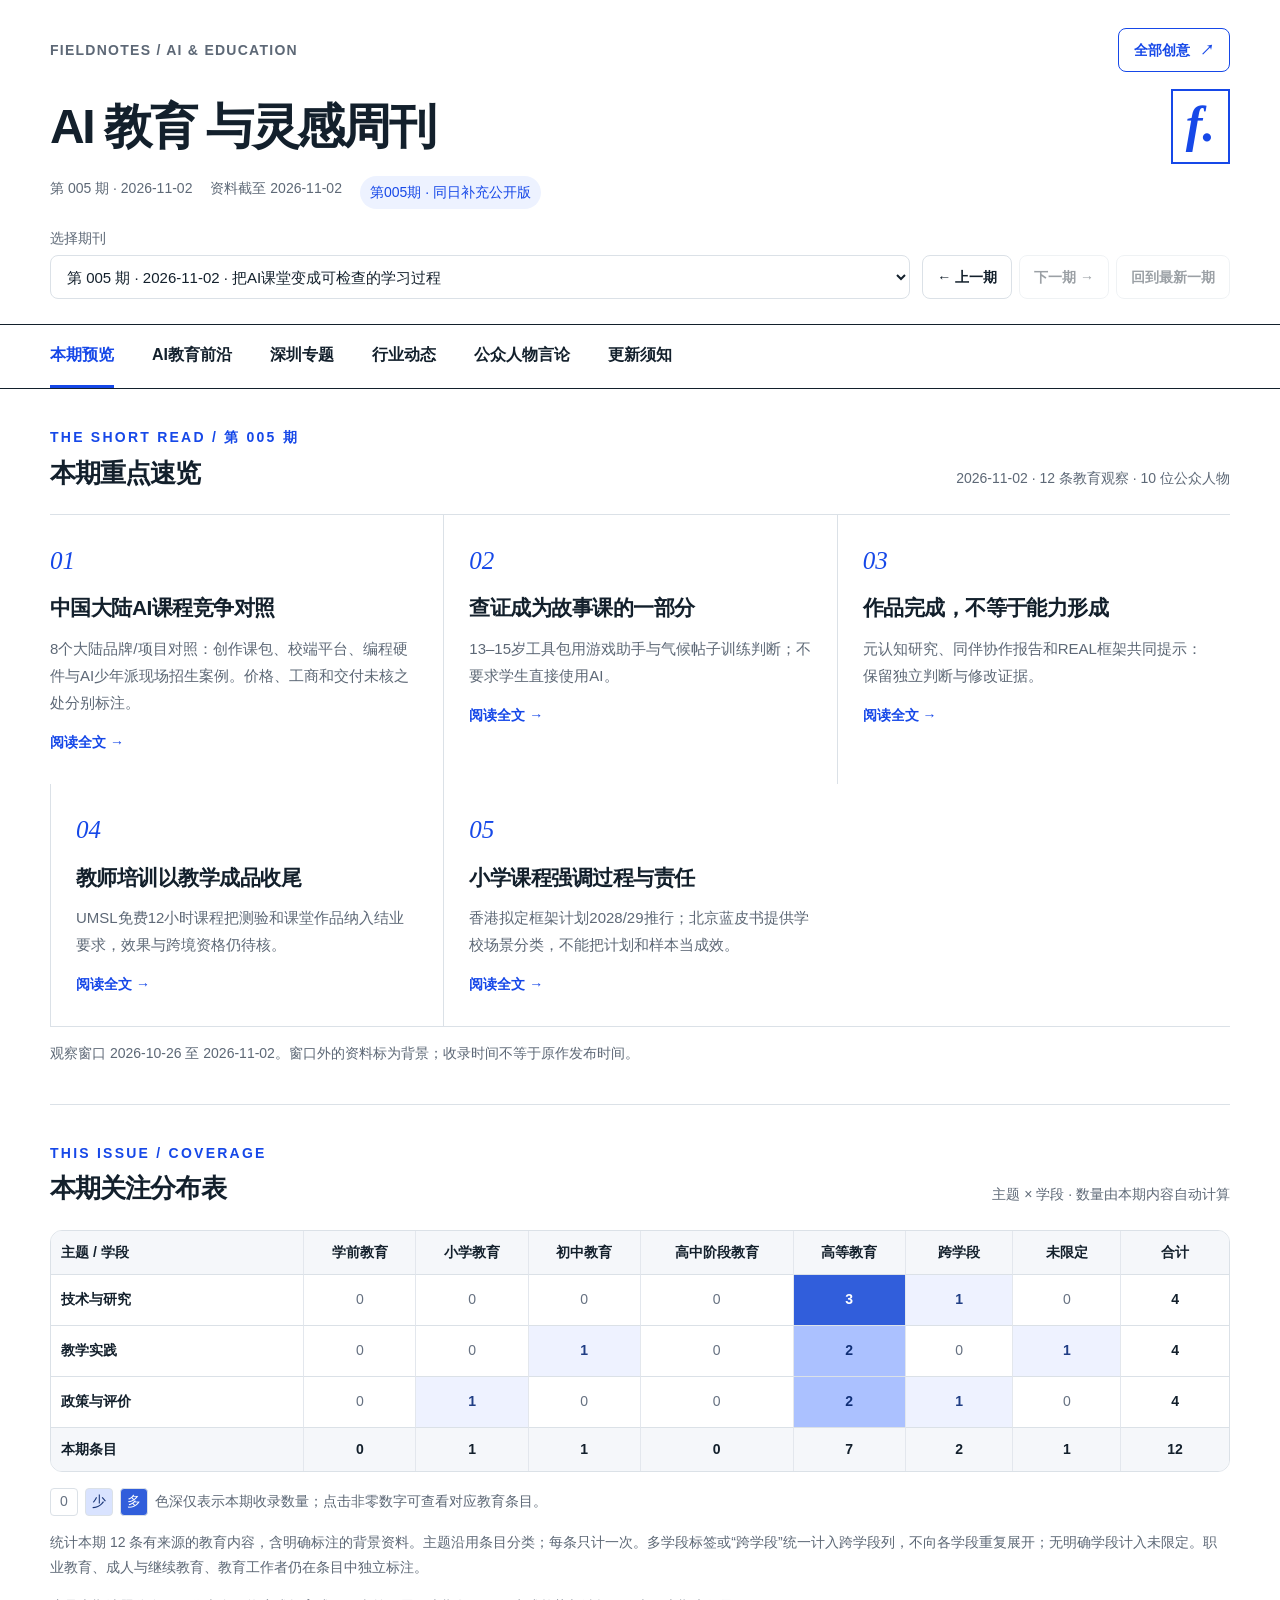
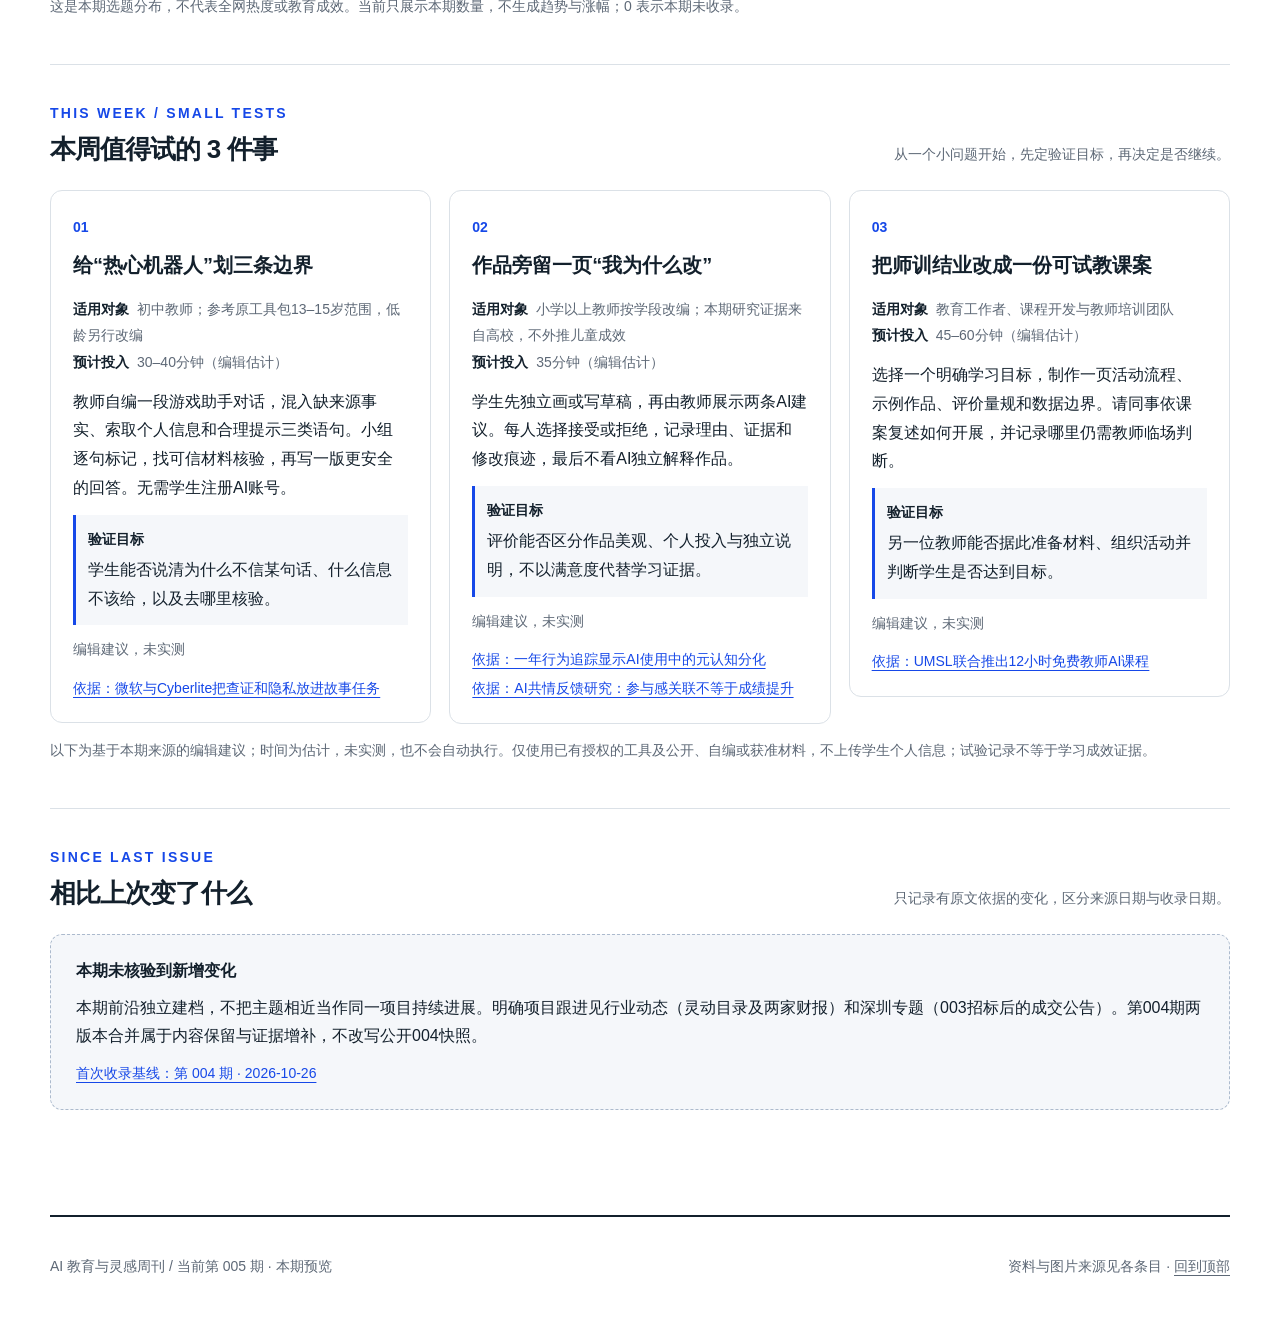
==== commit e2b4aa8b: "Publish issue 005: mainland AI course comparison and 70-case creative library" ====
--- a/src/index.html
+++ b/src/index.html
@@ -1,4 +1,4 @@
-<!doctype html><html lang="zh-CN"><head><meta charset="utf-8"><meta name="viewport" content="width=device-width,initial-scale=1"><meta name="color-scheme" content="light"><meta name="description" content="六页式AI教育周刊与独立累计创意库，保留公开来源与证据边界。"><title>AI 教育与灵感周刊 · 第 004 期</title><style>:root{--ink:#13202c;--blue:#1648e8;--pale:#edf2ff;--line:#dbe1e7;--muted:#5d6876;--paper:#fff;--soft:#f5f7fa;--radius:16px}*{box-sizing:border-box}html{scroll-behavior:smooth;scroll-padding-top:82px}body{margin:0;background:var(--paper);color:var(--ink);font-family:Inter,-apple-system,BlinkMacSystemFont,"Segoe UI","Noto Sans CJK SC","PingFang SC","Microsoft Yahei",sans-serif;font-size:16px;line-height:1.75;-webkit-font-smoothing:antialiased}a{color:var(--blue);text-underline-offset:4px}a:hover{color:#092daf}button,summary,a{-webkit-tap-highlight-color:transparent}button{font:inherit}button:focus-visible,a:focus-visible,summary:focus-visible{outline:3px solid #6f95ff;outline-offset:4px}[hidden]{display:none!important}.wrap{width:min(1180px,calc(100% - 80px));margin:auto}.masthead{padding:28px 0 24px}.eyebrow{display:flex;align-items:center;justify-content:space-between;gap:16px;font-size:13px;letter-spacing:.09em;color:var(--muted);font-weight:650}.edition{color:var(--blue);font-size:13px;background:var(--pale);padding:4px 10px;border-radius:100px;letter-spacing:0}.brand{display:flex;align-items:center;justify-content:space-between;gap:24px;margin:17px 0 12px}.brand h1{font-size:clamp(28px,4vw,48px);line-height:1.2;letter-spacing:-.05em;margin:0;font-weight:800}.mark{font-family:Georgia,serif;font-size:50px;line-height:1;font-style:italic;font-weight:800;color:var(--blue);border:2px solid var(--blue);padding:8px 13px 13px}.meta{font-size:14px;color:var(--muted);margin:0;display:flex;flex-wrap:wrap;gap:3px 18px}.nav-shell{border-block:1px solid var(--ink);background:#fffffff2;backdrop-filter:blur(12px);position:sticky;top:0;z-index:20}.nav{display:flex;gap:27px;overflow:auto;scrollbar-width:none}.nav::-webkit-scrollbar{display:none}.nav a{color:var(--ink);white-space:nowrap;text-decoration:none;font-size:14px;font-weight:700;display:block;padding:15px 0;border-bottom:3px solid transparent;min-height:54px}.nav a:hover,.nav a.active{color:var(--blue);border-bottom-color:var(--blue)}main{padding-bottom:60px}.summary-section{padding:36px 0 38px}.section-head{display:flex;align-items:flex-end;justify-content:space-between;gap:20px;margin:0 0 23px}.section-head h2{font-size:26px;letter-spacing:-.035em;line-height:1.35;margin:0}.section-kicker{font-size:12px;font-weight:750;color:var(--blue);letter-spacing:.16em;margin:0 0 6px}.section-note{font-size:14px;color:var(--muted);max-width:535px;margin:0}.three-grid{display:grid;grid-template-columns:repeat(3,1fr);gap:0;border-block:1px solid var(--line)}.summary-card{padding:24px 25px 26px 0}.summary-card+.summary-card{border-left:1px solid var(--line);padding-left:25px}.summary-number{font-family:Georgia,serif;font-size:25px;color:var(--blue);font-style:italic;display:block;margin-bottom:10px}.summary-card h3{font-size:21px;line-height:1.55;margin:0 0 10px;letter-spacing:-.025em}.summary-card p{font-size:15px;margin:0;color:var(--muted);line-height:1.8}.summary-card a{display:inline-block;margin-top:14px;text-decoration:none;font-size:14px;font-weight:700;min-height:28px}.scope-note{font-size:13px;color:var(--muted);margin:15px 0 0;line-height:1.7}.section{padding:36px 0 45px;border-top:1px solid var(--line)}.news-grid{display:grid;grid-template-columns:1fr 1fr;gap:22px}.news-card{border:1px solid var(--line);border-radius:var(--radius);padding:26px;overflow:hidden;min-width:0}.card-top{display:flex;justify-content:space-between;gap:12px;align-items:flex-start;font-size:13px;color:var(--muted);margin-bottom:14px}.pill{font-size:12px;line-height:1.5;display:inline-block;padding:4px 8px;border-radius:5px;color:#1544c2;background:var(--pale);font-weight:650}.pill.neutral{color:var(--muted);background:#eef1f5}.news-card h3{font-size:21px;line-height:1.55;margin:0 0 15px;letter-spacing:-.025em}.news-card .lead{font-size:16px;margin:0 0 17px}.detail-line{margin:10px 0;color:var(--muted);font-size:15px;line-height:1.8}.detail-line strong{color:var(--ink);display:inline;font-weight:700}.detail-line.application{background:var(--soft);padding:12px 15px;border-left:3px solid var(--blue);margin:17px 0}.facts{font-size:13px;color:var(--muted);margin-top:17px;line-height:1.7;border-top:1px dashed var(--line);padding-top:12px}.sources{display:flex;flex-wrap:wrap;gap:5px 16px;margin:13px 0 0}.sources a{font-size:13px;text-decoration:underline;overflow-wrap:anywhere}.x-grid{display:grid;grid-template-columns:1fr 1fr;gap:22px}.x-card{padding:25px;background:var(--soft);border-radius:var(--radius)}.x-card h3{font-size:20px;margin:0 0 10px}.x-card p{font-size:15px;margin:8px 0}.metrics{font-size:13px;color:var(--muted);border-top:1px solid var(--line);padding-top:12px}.filter-row{display:flex;gap:8px;flex-wrap:wrap;margin:21px 0}.filter{border:1px solid var(--line);border-radius:100px;padding:7px 15px;background:#fff;color:var(--muted);cursor:pointer;font-size:14px;min-height:40px}.filter[aria-pressed=true]{background:var(--ink);color:#fff;border-color:var(--ink)}.result-count{font-size:13px;color:var(--muted);margin:-8px 0 20px}.creative-grid{display:grid;grid-template-columns:repeat(3,1fr);gap:24px;align-items:start}.creative-card{border:1px solid var(--line);border-radius:var(--radius);overflow:hidden;min-width:0;background:#fff}.figure{margin:0;background:#edf0f5;overflow:hidden}.figure a{display:block}.figure img{display:block;width:100%;height:auto;aspect-ratio:16/10;object-fit:cover;object-position:center}.figure figcaption{font-size:12px;line-height:1.65;padding:9px 15px;color:var(--muted);background:var(--soft)}.evidence-gap{min-height:156px;display:flex;flex-direction:column;justify-content:center;padding:24px;color:var(--muted);font-size:14px;background:repeating-linear-gradient(135deg,#f5f7fa,#f5f7fa 10px,#edf0f4 10px,#edf0f4 11px)}.evidence-gap strong{color:var(--ink);font-size:16px}.creative-body{padding:21px}.creative-body h3{font-size:21px;line-height:1.5;letter-spacing:-.035em;margin:11px 0 13px}.creative-body p{font-size:15px;margin:10px 0}.creative-number{font-size:12px;font-weight:700;color:var(--muted);margin-right:9px}.tools{font-size:13px!important;color:var(--muted)}.tools strong{font-weight:600;color:var(--ink)}details{margin-top:15px;border-top:1px solid var(--line);padding-top:12px}summary{cursor:pointer;font-weight:700;font-size:14px;color:var(--blue);padding:4px 0;min-height:36px}details p{font-size:14px!important;line-height:1.9}details p strong{display:block;color:var(--ink)}.creative-body .facts{font-size:12px}.empty-filter{background:var(--soft);padding:28px;border-radius:12px;color:var(--muted)}.watchlist-grid{display:grid;grid-template-columns:repeat(4,1fr);gap:18px}.watch-group{padding:22px;background:var(--soft);border-radius:12px}.watch-group h3{font-size:16px;margin:0 0 15px;color:var(--blue)}.watch-item{border-top:1px solid var(--line);padding:13px 0 0;margin-top:13px}.watch-item:first-of-type{padding-top:0;margin-top:0;border-top:0}.watch-item a{font-size:15px;font-weight:700;text-decoration:none}.watch-item p{font-size:13px;margin:4px 0;color:var(--muted);line-height:1.7}.archive{display:flex;gap:24px;align-items:center;justify-content:space-between;background:var(--pale);border-radius:12px;padding:23px 26px}.archive h3{font-size:18px;margin:0 0 5px}.archive p{font-size:14px;margin:0;color:var(--muted)}.archive a{white-space:nowrap;font-size:14px;font-weight:700}.method{display:grid;grid-template-columns:1fr 1fr;gap:35px}.method h3{font-size:16px;margin:0 0 12px}.method p,.method li{font-size:14px;color:var(--muted);line-height:1.9}.method ol{padding-left:21px;margin:0}.footer{border-top:2px solid var(--ink);padding:23px 0 35px;font-size:13px;color:var(--muted)}.footer-inner{display:flex;justify-content:space-between;gap:20px}.footer a{color:var(--muted)}.skip{position:absolute;left:12px;top:-90px;z-index:40;padding:10px;background:#fff}.skip:focus{top:10px}.note-box{padding:17px 20px;background:var(--soft);border-radius:10px;font-size:14px;color:var(--muted);margin:15px 0}.all-source-label{font-size:12px;color:var(--muted)}
+<!doctype html><html lang="zh-CN"><head><meta charset="utf-8"><meta name="viewport" content="width=device-width,initial-scale=1"><meta name="color-scheme" content="light"><meta name="description" content="六页式AI教育周刊与独立累计创意库，保留公开来源与证据边界。"><title>AI 教育与灵感周刊 · 第 005 期</title><style>:root{--ink:#13202c;--blue:#1648e8;--pale:#edf2ff;--line:#dbe1e7;--muted:#5d6876;--paper:#fff;--soft:#f5f7fa;--radius:16px}*{box-sizing:border-box}html{scroll-behavior:smooth;scroll-padding-top:82px}body{margin:0;background:var(--paper);color:var(--ink);font-family:Inter,-apple-system,BlinkMacSystemFont,"Segoe UI","Noto Sans CJK SC","PingFang SC","Microsoft Yahei",sans-serif;font-size:16px;line-height:1.75;-webkit-font-smoothing:antialiased}a{color:var(--blue);text-underline-offset:4px}a:hover{color:#092daf}button,summary,a{-webkit-tap-highlight-color:transparent}button{font:inherit}button:focus-visible,a:focus-visible,summary:focus-visible{outline:3px solid #6f95ff;outline-offset:4px}[hidden]{display:none!important}.wrap{width:min(1180px,calc(100% - 80px));margin:auto}.masthead{padding:28px 0 24px}.eyebrow{display:flex;align-items:center;justify-content:space-between;gap:16px;font-size:13px;letter-spacing:.09em;color:var(--muted);font-weight:650}.edition{color:var(--blue);font-size:13px;background:var(--pale);padding:4px 10px;border-radius:100px;letter-spacing:0}.brand{display:flex;align-items:center;justify-content:space-between;gap:24px;margin:17px 0 12px}.brand h1{font-size:clamp(28px,4vw,48px);line-height:1.2;letter-spacing:-.05em;margin:0;font-weight:800}.mark{font-family:Georgia,serif;font-size:50px;line-height:1;font-style:italic;font-weight:800;color:var(--blue);border:2px solid var(--blue);padding:8px 13px 13px}.meta{font-size:14px;color:var(--muted);margin:0;display:flex;flex-wrap:wrap;gap:3px 18px}.nav-shell{border-block:1px solid var(--ink);background:#fffffff2;backdrop-filter:blur(12px);position:sticky;top:0;z-index:20}.nav{display:flex;gap:27px;overflow:auto;scrollbar-width:none}.nav::-webkit-scrollbar{display:none}.nav a{color:var(--ink);white-space:nowrap;text-decoration:none;font-size:14px;font-weight:700;display:block;padding:15px 0;border-bottom:3px solid transparent;min-height:54px}.nav a:hover,.nav a.active{color:var(--blue);border-bottom-color:var(--blue)}main{padding-bottom:60px}.summary-section{padding:36px 0 38px}.section-head{display:flex;align-items:flex-end;justify-content:space-between;gap:20px;margin:0 0 23px}.section-head h2{font-size:26px;letter-spacing:-.035em;line-height:1.35;margin:0}.section-kicker{font-size:12px;font-weight:750;color:var(--blue);letter-spacing:.16em;margin:0 0 6px}.section-note{font-size:14px;color:var(--muted);max-width:535px;margin:0}.three-grid{display:grid;grid-template-columns:repeat(3,1fr);gap:0;border-block:1px solid var(--line)}.summary-card{padding:24px 25px 26px 0}.summary-card+.summary-card{border-left:1px solid var(--line);padding-left:25px}.summary-number{font-family:Georgia,serif;font-size:25px;color:var(--blue);font-style:italic;display:block;margin-bottom:10px}.summary-card h3{font-size:21px;line-height:1.55;margin:0 0 10px;letter-spacing:-.025em}.summary-card p{font-size:15px;margin:0;color:var(--muted);line-height:1.8}.summary-card a{display:inline-block;margin-top:14px;text-decoration:none;font-size:14px;font-weight:700;min-height:28px}.scope-note{font-size:13px;color:var(--muted);margin:15px 0 0;line-height:1.7}.section{padding:36px 0 45px;border-top:1px solid var(--line)}.news-grid{display:grid;grid-template-columns:1fr 1fr;gap:22px}.news-card{border:1px solid var(--line);border-radius:var(--radius);padding:26px;overflow:hidden;min-width:0}.card-top{display:flex;justify-content:space-between;gap:12px;align-items:flex-start;font-size:13px;color:var(--muted);margin-bottom:14px}.pill{font-size:12px;line-height:1.5;display:inline-block;padding:4px 8px;border-radius:5px;color:#1544c2;background:var(--pale);font-weight:650}.pill.neutral{color:var(--muted);background:#eef1f5}.news-card h3{font-size:21px;line-height:1.55;margin:0 0 15px;letter-spacing:-.025em}.news-card .lead{font-size:16px;margin:0 0 17px}.detail-line{margin:10px 0;color:var(--muted);font-size:15px;line-height:1.8}.detail-line strong{color:var(--ink);display:inline;font-weight:700}.detail-line.application{background:var(--soft);padding:12px 15px;border-left:3px solid var(--blue);margin:17px 0}.facts{font-size:13px;color:var(--muted);margin-top:17px;line-height:1.7;border-top:1px dashed var(--line);padding-top:12px}.sources{display:flex;flex-wrap:wrap;gap:5px 16px;margin:13px 0 0}.sources a{font-size:13px;text-decoration:underline;overflow-wrap:anywhere}.x-grid{display:grid;grid-template-columns:1fr 1fr;gap:22px}.x-card{padding:25px;background:var(--soft);border-radius:var(--radius)}.x-card h3{font-size:20px;margin:0 0 10px}.x-card p{font-size:15px;margin:8px 0}.metrics{font-size:13px;color:var(--muted);border-top:1px solid var(--line);padding-top:12px}.filter-row{display:flex;gap:8px;flex-wrap:wrap;margin:21px 0}.filter{border:1px solid var(--line);border-radius:100px;padding:7px 15px;background:#fff;color:var(--muted);cursor:pointer;font-size:14px;min-height:40px}.filter[aria-pressed=true]{background:var(--ink);color:#fff;border-color:var(--ink)}.result-count{font-size:13px;color:var(--muted);margin:-8px 0 20px}.creative-grid{display:grid;grid-template-columns:repeat(3,1fr);gap:24px;align-items:start}.creative-card{border:1px solid var(--line);border-radius:var(--radius);overflow:hidden;min-width:0;background:#fff}.figure{margin:0;background:#edf0f5;overflow:hidden}.figure a{display:block}.figure img{display:block;width:100%;height:auto;aspect-ratio:16/10;object-fit:cover;object-position:center}.figure figcaption{font-size:12px;line-height:1.65;padding:9px 15px;color:var(--muted);background:var(--soft)}.evidence-gap{min-height:156px;display:flex;flex-direction:column;justify-content:center;padding:24px;color:var(--muted);font-size:14px;background:repeating-linear-gradient(135deg,#f5f7fa,#f5f7fa 10px,#edf0f4 10px,#edf0f4 11px)}.evidence-gap strong{color:var(--ink);font-size:16px}.creative-body{padding:21px}.creative-body h3{font-size:21px;line-height:1.5;letter-spacing:-.035em;margin:11px 0 13px}.creative-body p{font-size:15px;margin:10px 0}.creative-number{font-size:12px;font-weight:700;color:var(--muted);margin-right:9px}.tools{font-size:13px!important;color:var(--muted)}.tools strong{font-weight:600;color:var(--ink)}details{margin-top:15px;border-top:1px solid var(--line);padding-top:12px}summary{cursor:pointer;font-weight:700;font-size:14px;color:var(--blue);padding:4px 0;min-height:36px}details p{font-size:14px!important;line-height:1.9}details p strong{display:block;color:var(--ink)}.creative-body .facts{font-size:12px}.empty-filter{background:var(--soft);padding:28px;border-radius:12px;color:var(--muted)}.watchlist-grid{display:grid;grid-template-columns:repeat(4,1fr);gap:18px}.watch-group{padding:22px;background:var(--soft);border-radius:12px}.watch-group h3{font-size:16px;margin:0 0 15px;color:var(--blue)}.watch-item{border-top:1px solid var(--line);padding:13px 0 0;margin-top:13px}.watch-item:first-of-type{padding-top:0;margin-top:0;border-top:0}.watch-item a{font-size:15px;font-weight:700;text-decoration:none}.watch-item p{font-size:13px;margin:4px 0;color:var(--muted);line-height:1.7}.archive{display:flex;gap:24px;align-items:center;justify-content:space-between;background:var(--pale);border-radius:12px;padding:23px 26px}.archive h3{font-size:18px;margin:0 0 5px}.archive p{font-size:14px;margin:0;color:var(--muted)}.archive a{white-space:nowrap;font-size:14px;font-weight:700}.method{display:grid;grid-template-columns:1fr 1fr;gap:35px}.method h3{font-size:16px;margin:0 0 12px}.method p,.method li{font-size:14px;color:var(--muted);line-height:1.9}.method ol{padding-left:21px;margin:0}.footer{border-top:2px solid var(--ink);padding:23px 0 35px;font-size:13px;color:var(--muted)}.footer-inner{display:flex;justify-content:space-between;gap:20px}.footer a{color:var(--muted)}.skip{position:absolute;left:12px;top:-90px;z-index:40;padding:10px;background:#fff}.skip:focus{top:10px}.note-box{padding:17px 20px;background:var(--soft);border-radius:10px;font-size:14px;color:var(--muted);margin:15px 0}.all-source-label{font-size:12px;color:var(--muted)}
 @media(max-width:1000px){.wrap{width:calc(100% - 48px)}.creative-grid{grid-template-columns:repeat(2,1fr)}.watchlist-grid{grid-template-columns:repeat(2,1fr)}.summary-card h3{font-size:19px}.section-note{max-width:450px}.nav{gap:23px}}
 @media(max-width:650px){.wrap{width:calc(100% - 36px)}.masthead{padding:20px 0 19px}.eyebrow{font-size:11px;gap:8px;letter-spacing:.07em}.edition{font-size:11px;padding:3px 8px;white-space:nowrap}.brand{margin:17px 0 13px;gap:12px}.brand h1{font-size:30px;letter-spacing:-.055em;line-height:1.28}.mark{font-size:33px;padding:7px 8px 10px;border-width:1.5px}.meta{font-size:12px;gap:3px 12px}.nav{gap:23px}.nav a{font-size:13px;padding:13px 0;min-height:51px}.summary-section{padding:27px 0 27px}.section-head{display:block;margin-bottom:19px}.section-head h2{font-size:24px}.section-note{font-size:14px;margin-top:9px}.three-grid{grid-template-columns:1fr}.summary-card{padding:19px 0 20px;display:grid;grid-template-columns:33px 1fr;column-gap:9px}.summary-card+.summary-card{border-left:0;border-top:1px solid var(--line);padding:20px 0}.summary-number{grid-row:1/4;font-size:23px;margin:0;line-height:1.45}.summary-card h3{font-size:20px;margin-bottom:7px}.summary-card p{font-size:14px}.summary-card a{margin-top:9px}.scope-note{font-size:12px}.section{padding:28px 0 32px}.news-grid,.x-grid{grid-template-columns:1fr;gap:16px}.news-card{padding:21px;border-radius:12px}.news-card h3{font-size:20px}.news-card .lead{font-size:15px}.detail-line{font-size:14px}.creative-grid{grid-template-columns:1fr;gap:20px}.creative-body{padding:21px}.creative-body h3{font-size:22px}.creative-body p{font-size:16px}.figure img{aspect-ratio:16/10}.filter-row{gap:7px;margin:18px 0}.filter{font-size:13px;padding:7px 13px}.watchlist-grid{gap:12px}.watch-group{padding:16px}.watch-item a{font-size:14px}.archive{align-items:flex-start;flex-direction:column;gap:12px;padding:20px}.method{grid-template-columns:1fr;gap:24px}.footer-inner{display:block}.footer-inner p{margin:4px 0}.facts{font-size:12px}}
 @media(prefers-reduced-motion:reduce){html{scroll-behavior:auto}*{transition:none!important}}
@@ -34,167 +34,203 @@
 .education-group-nav,.industry-index{display:flex;flex-wrap:wrap;gap:10px;margin:22px 0}.education-group-nav a,.industry-index a{display:block;padding:8px 14px;border:1px solid var(--line);border-radius:8px;font-size:14px;text-decoration:none}.education-group{padding-top:20px}.education-group>h3{font-size:23px}.industry-grid{display:grid;grid-template-columns:1fr 1fr;gap:24px;align-items:start}.industry-card{border:1px solid var(--line);border-radius:16px;padding:26px;min-width:0}.industry-card h3{font-size:23px;line-height:1.5;margin:10px 0}.industry-card h4{margin:18px 0 7px;font-size:15px}.industry-card p,.industry-card li{font-size:15px;overflow-wrap:anywhere}.industry-card ul{padding-left:20px}.industry-finance{background:var(--soft);border-left:3px solid var(--blue);padding:16px;margin:16px 0}.industry-finance p{margin:7px 0}.industry-boundary{font-size:13px!important;color:var(--muted)}.industry-followup{border-top:1px dashed var(--line);padding-top:12px}.industry-pending{padding:20px;background:var(--soft);border-radius:12px;margin-top:24px}@media(max-width:700px){.industry-grid{grid-template-columns:1fr}.industry-card{padding:20px}.nav{gap:20px}}
 
 .industry-course-compare{margin:28px 0;padding:20px;background:var(--soft);border-radius:12px}.industry-compare-card{padding:16px;background:white;border:1px solid var(--line);border-radius:10px}.industry-compare-card h4{margin:0 0 8px}.industry-compare-card .detail-line{font-size:14px}
-</style></head><body><a class="skip" href="#main">跳到正文</a><header class="wrap masthead" id="top"><div class="eyebrow"><span>FIELDNOTES / AI & EDUCATION</span><a id="open-library" class="library-shortcut" href="#issue=004&amp;page=preview&amp;view=library" data-open-library>全部创意 <span aria-hidden="true">↗</span></a></div><div class="brand"><h1><span>AI 教育</span><span>与灵感周刊</span></h1><span class="mark" aria-hidden="true">f.</span></div><p class="meta"><span id="issue-label">第 004 期 · 2026-10-26</span><span>资料截至 2026-10-28</span><span class="edition">公开发布版 · 第004期 · 10月29日补发</span></p><div class="issue-toolbar" id="issue-toolbar"><label class="issue-picker" for="issue-select">选择期刊<select id="issue-select"><option value="004" selected>第 004 期 · 2026-10-26 · 让AI走进真实任务：教学证据与硬件创意</option><option value="003">第 003 期 · 2026-10-19 · 从工具采用到学习证据</option><option value="002">第 002 期 · 2026-10-12 · 从AI辅助到独立学习</option><option value="001">第 001 期 · 2026-10-06 · 全球 AI 教育与创意观察</option></select></label><div class="issue-buttons"><button id="previous-issue" class="button" disabled>← 上一期</button><button id="next-issue" class="button" disabled>下一期 →</button><button id="latest-issue" class="button" disabled>回到最新一期</button></div></div><p class="sr-only" id="issue-status" aria-live="polite"></p></header><div class="nav-shell" id="weekly-navigation"><nav class="wrap nav" aria-label="周报页面"><a href="#issue=004&amp;page=preview" data-page="preview" class="active" aria-current="page">本期预览</a><a href="#issue=004&amp;page=education" data-page="education">AI教育前沿</a><a href="#issue=004&amp;page=shenzhen" data-page="shenzhen">深圳专题</a><a href="#issue=004&amp;page=industry" data-page="industry">行业动态</a><a href="#issue=004&amp;page=people" data-page="people">公众人物言论</a><a href="#issue=004&amp;page=updates" data-page="updates">更新须知</a></nav></div><main class="wrap" id="main"><noscript><p class="nojs">请启用浏览器 JavaScript 以使用六个页面、切期与独立创意库。当前显示最新一期预览。</p></noscript><div id="weekly-panel"><div id="issue-content"><div class="weekly-page" id="page-preview" data-weekly-page="preview"><section class="summary-section" id="digest"><div class="section-head"><div><p class="section-kicker">THE SHORT READ / 第 004 期</p><h2>本期重点速览</h2></div><p class="section-note">2026-10-26 · 12 条教育观察 · 10 位公众人物</p></div><div class="three-grid"><article class="summary-card"><span class="summary-number">01</span><h3>看修改过程，才知道教师是否真会用AI</h3><p>师范生研究发现认知与行为存在落差；培训应留下迭代和核验依据。</p><a href="#issue=004&amp;page=education&amp;focus=e004-01" data-page="education" data-focus="e004-01">阅读全文 →</a></article><article class="summary-card"><span class="summary-number">02</span><h3>深圳课例从真实情境出发</h3><p>决策树、绘画迭代与深度伪造辨识，提供可拆解的课程结构。</p><a href="#issue=004&amp;page=education&amp;focus=e004-11" data-page="education" data-focus="e004-11">阅读全文 →</a></article><article class="summary-card"><span class="summary-number">03</span><h3>给学习保留独立思考</h3><p>将AI练习表现与离开AI后的理解分开检查。</p><a href="#issue=004&amp;page=education&amp;focus=e004-02" data-page="education" data-focus="e004-02">阅读全文 →</a></article><article class="summary-card"><span class="summary-number">04</span><h3>三种AI＋硬件课堂原型</h3><p>桌面机器人、语音记录器、电子墨水卡进入创意库；均注明改造成本与未实测边界。</p><a href="#issue=004&amp;page=education&amp;focus=e004-12" data-page="education" data-focus="e004-12">阅读全文 →</a></article></div><p class="scope-note">观察窗口 2026-10-19 至 2026-10-28。窗口外的资料标为背景；收录时间不等于原作发布时间。</p></section><section class="section" id="distribution"><div class="section-head"><div><p class="section-kicker">THIS ISSUE / COVERAGE</p><h2>本期关注分布表</h2></div><p class="section-note">主题 × 学段 · 数量由本期内容自动计算</p></div><div class="matrix-scroll" role="region" aria-label="本期关注分布表，可横向滚动" tabindex="0"><table class="attention-table"><caption class="sr-only">第 004 期教育收录：按原有主题标签与单一学段桶统计，共 12 条。</caption><thead><tr><th scope="col">主题 / 学段</th><th scope="col">学前教育</th><th scope="col">小学教育</th><th scope="col">初中教育</th><th scope="col">高中阶段教育</th><th scope="col">高等教育</th><th scope="col">跨学段</th><th scope="col">未限定</th><th scope="col">合计</th></tr></thead><tbody><tr><th scope="row">学习科学</th><td class="heat heat-0" data-topic="学习科学" data-stage="学前教育" data-count="0"><span>0</span></td><td class="heat heat-0" data-topic="学习科学" data-stage="小学教育" data-count="0"><span>0</span></td><td class="heat heat-0" data-topic="学习科学" data-stage="初中教育" data-count="0"><span>0</span></td><td class="heat heat-0" data-topic="学习科学" data-stage="高中阶段教育" data-count="0"><span>0</span></td><td class="heat heat-1" data-topic="学习科学" data-stage="高等教育" data-count="1"><a href="#issue=004&amp;page=education&amp;focus=e004-01" data-page="education" data-focus="e004-01" aria-label="学习科学，高等教育，1 条，查看教育前沿">1</a></td><td class="heat heat-0" data-topic="学习科学" data-stage="跨学段" data-count="0"><span>0</span></td><td class="heat heat-1" data-topic="学习科学" data-stage="未限定" data-count="1"><a href="#issue=004&amp;page=education&amp;focus=e004-02" data-page="education" data-focus="e004-02" aria-label="学习科学，未限定，1 条，查看教育前沿">1</a></td><td class="row-total">2</td></tr><tr><th scope="row">课程工具</th><td class="heat heat-0" data-topic="课程工具" data-stage="学前教育" data-count="0"><span>0</span></td><td class="heat heat-0" data-topic="课程工具" data-stage="小学教育" data-count="0"><span>0</span></td><td class="heat heat-0" data-topic="课程工具" data-stage="初中教育" data-count="0"><span>0</span></td><td class="heat heat-0" data-topic="课程工具" data-stage="高中阶段教育" data-count="0"><span>0</span></td><td class="heat heat-0" data-topic="课程工具" data-stage="高等教育" data-count="0"><span>0</span></td><td class="heat heat-0" data-topic="课程工具" data-stage="跨学段" data-count="0"><span>0</span></td><td class="heat heat-1" data-topic="课程工具" data-stage="未限定" data-count="1"><a href="#issue=004&amp;page=education&amp;focus=e004-03" data-page="education" data-focus="e004-03" aria-label="课程工具，未限定，1 条，查看教育前沿">1</a></td><td class="row-total">1</td></tr><tr><th scope="row">课程资源</th><td class="heat heat-0" data-topic="课程资源" data-stage="学前教育" data-count="0"><span>0</span></td><td class="heat heat-0" data-topic="课程资源" data-stage="小学教育" data-count="0"><span>0</span></td><td class="heat heat-0" data-topic="课程资源" data-stage="初中教育" data-count="0"><span>0</span></td><td class="heat heat-0" data-topic="课程资源" data-stage="高中阶段教育" data-count="0"><span>0</span></td><td class="heat heat-0" data-topic="课程资源" data-stage="高等教育" data-count="0"><span>0</span></td><td class="heat heat-1" data-topic="课程资源" data-stage="跨学段" data-count="1"><a href="#issue=004&amp;page=education&amp;focus=e004-04" data-page="education" data-focus="e004-04" aria-label="课程资源，跨学段，1 条，查看教育前沿">1</a></td><td class="heat heat-0" data-topic="课程资源" data-stage="未限定" data-count="0"><span>0</span></td><td class="row-total">1</td></tr><tr><th scope="row">AI素养</th><td class="heat heat-0" data-topic="AI素养" data-stage="学前教育" data-count="0"><span>0</span></td><td class="heat heat-0" data-topic="AI素养" data-stage="小学教育" data-count="0"><span>0</span></td><td class="heat heat-0" data-topic="AI素养" data-stage="初中教育" data-count="0"><span>0</span></td><td class="heat heat-0" data-topic="AI素养" data-stage="高中阶段教育" data-count="0"><span>0</span></td><td class="heat heat-0" data-topic="AI素养" data-stage="高等教育" data-count="0"><span>0</span></td><td class="heat heat-0" data-topic="AI素养" data-stage="跨学段" data-count="0"><span>0</span></td><td class="heat heat-1" data-topic="AI素养" data-stage="未限定" data-count="1"><a href="#issue=004&amp;page=education&amp;focus=e004-05" data-page="education" data-focus="e004-05" aria-label="AI素养，未限定，1 条，查看教育前沿">1</a></td><td class="row-total">1</td></tr><tr><th scope="row">教师发展</th><td class="heat heat-0" data-topic="教师发展" data-stage="学前教育" data-count="0"><span>0</span></td><td class="heat heat-0" data-topic="教师发展" data-stage="小学教育" data-count="0"><span>0</span></td><td class="heat heat-0" data-topic="教师发展" data-stage="初中教育" data-count="0"><span>0</span></td><td class="heat heat-0" data-topic="教师发展" data-stage="高中阶段教育" data-count="0"><span>0</span></td><td class="heat heat-4" data-topic="教师发展" data-stage="高等教育" data-count="3"><a href="#issue=004&amp;page=education&amp;focus=e004-06" data-page="education" data-focus="e004-06" aria-label="教师发展，高等教育，3 条，查看教育前沿">3</a></td><td class="heat heat-0" data-topic="教师发展" data-stage="跨学段" data-count="0"><span>0</span></td><td class="heat heat-0" data-topic="教师发展" data-stage="未限定" data-count="0"><span>0</span></td><td class="row-total">3</td></tr><tr><th scope="row">教育评价</th><td class="heat heat-0" data-topic="教育评价" data-stage="学前教育" data-count="0"><span>0</span></td><td class="heat heat-0" data-topic="教育评价" data-stage="小学教育" data-count="0"><span>0</span></td><td class="heat heat-0" data-topic="教育评价" data-stage="初中教育" data-count="0"><span>0</span></td><td class="heat heat-0" data-topic="教育评价" data-stage="高中阶段教育" data-count="0"><span>0</span></td><td class="heat heat-0" data-topic="教育评价" data-stage="高等教育" data-count="0"><span>0</span></td><td class="heat heat-0" data-topic="教育评价" data-stage="跨学段" data-count="0"><span>0</span></td><td class="heat heat-1" data-topic="教育评价" data-stage="未限定" data-count="1"><a href="#issue=004&amp;page=education&amp;focus=e004-08" data-page="education" data-focus="e004-08" aria-label="教育评价，未限定，1 条，查看教育前沿">1</a></td><td class="row-total">1</td></tr><tr><th scope="row">学校治理</th><td class="heat heat-0" data-topic="学校治理" data-stage="学前教育" data-count="0"><span>0</span></td><td class="heat heat-0" data-topic="学校治理" data-stage="小学教育" data-count="0"><span>0</span></td><td class="heat heat-0" data-topic="学校治理" data-stage="初中教育" data-count="0"><span>0</span></td><td class="heat heat-1" data-topic="学校治理" data-stage="高中阶段教育" data-count="1"><a href="#issue=004&amp;page=education&amp;focus=e004-09" data-page="education" data-focus="e004-09" aria-label="学校治理，高中阶段教育，1 条，查看教育前沿">1</a></td><td class="heat heat-0" data-topic="学校治理" data-stage="高等教育" data-count="0"><span>0</span></td><td class="heat heat-0" data-topic="学校治理" data-stage="跨学段" data-count="0"><span>0</span></td><td class="heat heat-0" data-topic="学校治理" data-stage="未限定" data-count="0"><span>0</span></td><td class="row-total">1</td></tr><tr><th scope="row">AI通识</th><td class="heat heat-0" data-topic="AI通识" data-stage="学前教育" data-count="0"><span>0</span></td><td class="heat heat-0" data-topic="AI通识" data-stage="小学教育" data-count="0"><span>0</span></td><td class="heat heat-0" data-topic="AI通识" data-stage="初中教育" data-count="0"><span>0</span></td><td class="heat heat-0" data-topic="AI通识" data-stage="高中阶段教育" data-count="0"><span>0</span></td><td class="heat heat-0" data-topic="AI通识" data-stage="高等教育" data-count="0"><span>0</span></td><td class="heat heat-1" data-topic="AI通识" data-stage="跨学段" data-count="1"><a href="#issue=004&amp;page=education&amp;focus=e004-11" data-page="education" data-focus="e004-11" aria-label="AI通识，跨学段，1 条，查看教育前沿">1</a></td><td class="heat heat-0" data-topic="AI通识" data-stage="未限定" data-count="0"><span>0</span></td><td class="row-total">1</td></tr><tr><th scope="row">硬件与课程</th><td class="heat heat-0" data-topic="硬件与课程" data-stage="学前教育" data-count="0"><span>0</span></td><td class="heat heat-0" data-topic="硬件与课程" data-stage="小学教育" data-count="0"><span>0</span></td><td class="heat heat-0" data-topic="硬件与课程" data-stage="初中教育" data-count="0"><span>0</span></td><td class="heat heat-0" data-topic="硬件与课程" data-stage="高中阶段教育" data-count="0"><span>0</span></td><td class="heat heat-0" data-topic="硬件与课程" data-stage="高等教育" data-count="0"><span>0</span></td><td class="heat heat-0" data-topic="硬件与课程" data-stage="跨学段" data-count="0"><span>0</span></td><td class="heat heat-1" data-topic="硬件与课程" data-stage="未限定" data-count="1"><a href="#issue=004&amp;page=education&amp;focus=e004-12" data-page="education" data-focus="e004-12" aria-label="硬件与课程，未限定，1 条，查看教育前沿">1</a></td><td class="row-total">1</td></tr></tbody><tfoot><tr><th scope="row">本期条目</th><td>0</td><td>0</td><td>0</td><td>1</td><td>4</td><td>2</td><td>5</td><td>12</td></tr></tfoot></table></div><p class="matrix-key"><span class="heat heat-0">0</span><span class="heat heat-2">少</span><span class="heat heat-4">多</span> 色深仅表示本期收录数量；点击非零数字可查看对应教育条目。</p><p class="criteria-note">统计本期 12 条有来源的教育内容，含明确标注的背景资料。主题沿用条目分类；每条只计一次。多学段标签或“跨学段”统一计入跨学段列，不向各学段重复展开；无明确学段计入未限定。职业教育、成人与继续教育、教育工作者仍在条目中独立标注。</p><p class="criteria-note">这是本期选题分布，不代表全网热度或教育成效。当前只展示本期数量，不生成趋势与涨幅；0 表示本期未收录。</p></section><section class="section" id="experiments"><div class="section-head"><div><p class="section-kicker">THIS WEEK / SMALL TESTS</p><h2>本周值得试的 3 件事</h2></div><p class="section-note">从一个小问题开始，先定验证目标，再决定是否继续。</p></div><div class="experiment-grid"><article class="experiment-card" id="experiment004-1"><span class="experiment-number">01</span><h3>留下一份教案的修改证据</h3><p class="experiment-meta"><strong>适用对象</strong>物理化学教研教师<br><strong>预计投入</strong>估计30—45分钟</p><p>同一份自编教案先让AI生成，再只改一个薄弱环节；保存原稿、修改稿和逐条审核依据。</p><p class="verification-goal"><strong>验证目标</strong>能说清哪处错误由教师发现、哪处建议有教材或实验依据。</p><p class="experiment-status">编辑建议，未实测</p><div class="sources"><a href="#issue=004&amp;page=education&amp;focus=e004-01" data-page="education" data-focus="e004-01">依据：会写提示词，不等于会迭代教案</a></div></article><article class="experiment-card" id="experiment004-2"><span class="experiment-number">02</span><h3>一题两次作答，区分提示与理解</h3><p class="experiment-meta"><strong>适用对象</strong>初中物理教师与学生<br><strong>预计投入</strong>估计20—30分钟</p><p>先独立画受力图；AI只追问理由；最后换一道结构相近的问题，在无AI条件下解释。</p><p class="verification-goal"><strong>验证目标</strong>比较两次独立解释的证据质量；一次小试不用于宣称因果提分。</p><p class="experiment-status">编辑建议，未实测</p><div class="sources"><a href="#issue=004&amp;page=education&amp;focus=e004-02" data-page="education" data-focus="e004-02">依据：先独立思考，再借AI练习与反馈</a></div></article><article class="experiment-card" id="experiment004-3"><span class="experiment-number">03</span><h3>先测十轮追问，再决定做不做机器人课</h3><p class="experiment-meta"><strong>适用对象</strong>AI＋教育课程研发者<br><strong>预计投入</strong>估计45—60分钟；不含硬件首次配置</p><p>有设备就用设备，没有设备先用现有语音工具模拟。固定十个学生可能的回答，记录识别错误、延迟和提前给答案的次数。</p><p class="verification-goal"><strong>验证目标</strong>判断实体交互是否有教学必要，以及教师能否随时接管。</p><p class="experiment-status">编辑建议，未实测</p><div class="sources"><a href="#issue=004&amp;page=education&amp;focus=e004-12" data-page="education" data-focus="e004-12">依据：硬件专题：让AI从屏幕走到可以观察的实体</a></div></article></div><p class="criteria-note">以下为基于本期来源的编辑建议；时间为估计，未实测，也不会自动执行。仅使用已有授权的工具及公开、自编或获准材料，不上传学生个人信息；试验记录不等于学习成效证据。</p></section><section class="section" id="changes"><div class="section-head"><div><p class="section-kicker">SINCE LAST ISSUE</p><h2>相比上次变了什么</h2></div><p class="section-note">只记录有原文依据的变化，区分来源日期与收录日期。</p></div><div class="changes-baseline" data-changes-status="no-verified-change"><p><strong>本期未核验到新增变化</strong></p><p>本期新增教学观察与硬件专题；尚未取得足以逐条改写上期项目结论的证据。既有行业对象保留历史核验日期。</p><a href="#issue=003&amp;page=education">首次收录基线：第 003 期 · 2026-10-19</a></div></section></div><div class="weekly-page" id="page-education" data-weekly-page="education" hidden><section class="section" id="education"><div class="section-head"><div><p class="section-kicker">EDUCATION FRONTIER</p><h2>AI 教育前沿</h2></div><p class="section-note">技术与研究、教学实践、政策与评价。企业产品的商业模式与财务另见行业动态。</p></div><nav class="education-group-nav" aria-label="教育前沿分类"><a href="#issue=004&amp;page=education&amp;focus=education-group-0">技术与研究</a><a href="#issue=004&amp;page=education&amp;focus=education-group-1">教学实践</a><a href="#issue=004&amp;page=education&amp;focus=education-group-2">政策与评价</a></nav><section class="education-group" id="education-group-0" tabindex="-1"><h3>技术与研究 <span class="pill neutral">3 条</span></h3><p class="criteria-note">模型能力、学习科学与教育技术；保留具体研究及适用范围。</p><div class="news-grid"><article class="news-card" id="e004-01"><div class="card-top"><span class="pill">学习科学</span><span>2026-10-22</span></div><h3>会写提示词，不等于会迭代教案</h3><div class="tag-list"><span class="pill neutral">高等教育</span><span class="pill neutral">教育工作者</span></div><p class="lead">10名师范生接受AI素养培训后，各用Madlen设计3份教案。研究结合访谈、评分量表和聊天记录，发现多数互动仍停在单轮生成，缺少反复修改与批判检查。</p><p class="all-source-label">观察窗口内发布 · 同行评议期刊／定性案例</p><p class="detail-line "><strong>为什么值得看：</strong>把培训考核从“交出教案”改为“展示修改依据和对话过程”。</p><p class="detail-line "><strong>边界与限制：</strong>定性小样本；摘要不支持推广到全部教师，也不能据此量化AI的教学收益。研究实施日期未明确，10月22日为发表日。</p><p class="detail-line application"><strong>可以怎么用：</strong>把培训考核从“交出教案”改为“展示修改依据和对话过程”。（编辑建议，未实测）</p><div class="sources"><a href="https://www.ijiet.org/show-245-3417-1.html" target="_blank" rel="noopener noreferrer">IJIET论文摘要</a></div><div class="facts">原文日期：2026-10-22<br>首次收录：2026-10-28 · 最新核验：2026-10-28</div></article><article class="news-card" id="e004-02"><div class="card-top"><span class="pill">学习科学</span><span>2026-10-22</span></div><h3>先独立思考，再借AI练习与反馈</h3><div class="tag-list"><span class="pill neutral">教育工作者</span><span class="pill neutral">未限定</span></div><p class="lead">Panayiota Kendeou在大学访谈中强调：AI适合辅助练习、反馈与理解检查；过早替学生总结或解题，会减少必要的思考练习。</p><p class="all-source-label">观察窗口内发布 · 大学具名访谈／专家解读</p><p class="detail-line "><strong>为什么值得看：</strong>物理课先收学生的受力分析，再允许AI追问；最后用一道无AI迁移题复核。</p><p class="detail-line "><strong>边界与限制：</strong>这是对报告的专家解读，不是本周新开展的干预实验；不能把一般性建议换算为提分幅度。</p><p class="detail-line application"><strong>可以怎么用：</strong>物理课先收学生的受力分析，再允许AI追问；最后用一道无AI迁移题复核。（编辑建议，未实测）</p><div class="sources"><a href="https://twin-cities.umn.edu/news-events/talking-ai-and-education-university-minnesota" target="_blank" rel="noopener noreferrer">明尼苏达大学具名访谈</a></div><div class="facts">原文日期：2026-10-22<br>首次收录：2026-10-28 · 最新核验：2026-10-28</div></article><article class="news-card" id="e004-12"><div class="card-top"><span class="pill">硬件与课程</span><span>原始发布日期未确认</span></div><h3>硬件专题：让AI从屏幕走到可以观察的实体</h3><div class="tag-list"><span class="pill neutral">教育工作者</span><span class="pill neutral">未限定</span></div><p class="lead">StackChan官方文档确认其包含触屏、摄像头、麦克风、扬声器与舵机，并提供AI Agent功能。实体交互为“先预测、再观察、再解释”提供了载体。</p><p class="all-source-label">现行产品复查 · 非本周新品 · 厂商硬件与固件文档</p><p class="detail-line "><strong>为什么值得看：</strong>从一次固定问题的追问演示起步，记录识别错误与响应延迟；详细改造思路见全部创意。</p><p class="detail-line "><strong>边界与限制：</strong>本期重新核验现行硬件，不是本周新品。联网服务与课程逻辑需单独配置；本刊未购机实测。</p><p class="detail-line application"><strong>可以怎么用：</strong>从一次固定问题的追问演示起步，记录识别错误与响应延迟；详细改造思路见全部创意。（编辑建议，未实测）</p><div class="sources"><a href="https://docs.m5stack.com/en/StackChan" target="_blank" rel="noopener noreferrer">M5Stack StackChan官方文档</a></div><div class="facts">原文日期：原始发布日期未确认<br>首次收录：2026-10-28 · 最新核验：2026-10-28</div></article></div></section><section class="education-group" id="education-group-1" tabindex="-1"><h3>教学实践 <span class="pill neutral">6 条</span></h3><p class="criteria-note">课程、教师发展与教学应用；活动日程不等于完成或成效。</p><div class="news-grid"><article class="news-card" id="e004-03"><div class="card-top"><span class="pill">课程工具</span><span>2026-10-26</span></div><h3>Code Classroom加入积木编辑器：先给创意课打好编程基础</h3><div class="tag-list"><span class="pill neutral">教育工作者</span><span class="pill neutral">未限定</span></div><p class="lead">基金会宣布Code Classroom加入基于开源Scratch的Blocks编辑器，与Python、网页编辑器放在同一教学平台，并提供班级与作业管理。</p><p class="all-source-label">观察窗口内发布 · 开发机构官方发布</p><p class="detail-line "><strong>为什么值得看：</strong>可用来承接AI生成的故事点子，让学生自己实现动画逻辑。</p><p class="detail-line "><strong>边界与限制：</strong>这是编程工具更新，不是生成式AI新功能；AI故事迁移为编辑建议。账号资格、国内访问和课堂稳定性未实测。</p><p class="detail-line application"><strong>可以怎么用：</strong>可用来承接AI生成的故事点子，让学生自己实现动画逻辑。（编辑建议，未实测）</p><div class="sources"><a href="https://www.raspberrypi.org/blog/reintroducing-code-classroom-now-with-the-blocks-editor/" target="_blank" rel="noopener noreferrer">Raspberry Pi Foundation发布</a></div><div class="facts">原文日期：2026-10-26<br>首次收录：2026-10-28 · 最新核验：2026-10-28</div></article><article class="news-card" id="e004-04"><div class="card-top"><span class="pill">课程资源</span><span>2026-10-21</span></div><h3>Ada Computer Science扩展到11—19岁，加入前沿技术学习</h3><div class="tag-list"><span class="pill neutral">初中教育</span><span class="pill neutral">高中阶段教育</span><span class="pill neutral">教育工作者</span><span class="pill neutral">跨学段</span></div><p class="lead">基金会披露TechFirst合作及Ada平台扩展，新增11—14岁材料；AI等前沿技术内容、项目和挑战将分阶段推进。</p><p class="all-source-label">观察窗口内发布 · 项目方公告／分阶段计划</p><p class="detail-line "><strong>为什么值得看：</strong>参考“基础计算概念—项目任务—职业场景”的课程递进方式。</p><p class="detail-line "><strong>边界与限制：</strong>合作方公告；分阶段计划不代表全部材料已经上线。英国项目不能直接推定适配深圳课程与账号条件。</p><p class="detail-line application"><strong>可以怎么用：</strong>参考“基础计算概念—项目任务—职业场景”的课程递进方式。（编辑建议，未实测）</p><div class="sources"><a href="https://www.raspberrypi.org/blog/preparing-young-people-for-frontier-technologies-our-new-partnership-with-the-uk-government/" target="_blank" rel="noopener noreferrer">Raspberry Pi Foundation项目说明</a></div><div class="facts">原文日期：2026-10-21<br>首次收录：2026-10-28 · 最新核验：2026-10-28</div></article><article class="news-card" id="e004-06"><div class="card-top"><span class="pill">教师发展</span><span>2026-10-19</span></div><h3>教学设计师训练：带走作品，也保留迭代过程</h3><div class="tag-list"><span class="pill neutral">高等教育</span><span class="pill neutral">教育工作者</span></div><p class="lead">EDUCAUSE的10月19—28日教学设计课程安排5个模块，最低学习投入约5—6小时；重点包含材料原型、个性化与迭代改进。</p><p class="all-source-label">窗口内活动安排 · 主办方课程日程</p><p class="detail-line "><strong>为什么值得看：</strong>教研团队可以围绕一个真实课时完成原型、审稿和复盘，而非只听工具介绍。</p><p class="detail-line "><strong>边界与限制：</strong>课程目标与日程不是学员已经达标的证据；10月28日美国直播时段可能对应北京时间次日。</p><p class="detail-line application"><strong>可以怎么用：</strong>教研团队可以围绕一个真实课时完成原型、审稿和复盘，而非只听工具介绍。（编辑建议，未实测）</p><div class="sources"><a href="https://events.educause.edu/ai-for-instructional-design-collaborating-with-intelligent-systems/2026/online-9" target="_blank" rel="noopener noreferrer">EDUCAUSE课程与价格</a></div><div class="facts">原文日期：2026-10-19<br>首次收录：2026-10-28 · 最新核验：2026-10-28</div></article><article class="news-card" id="e004-07"><div class="card-top"><span class="pill">教师发展</span><span>2026-10-05</span></div><h3>十周AI教师培训，把人的检查放进课程进度</h3><div class="tag-list"><span class="pill neutral">高等教育</span><span class="pill neutral">教育工作者</span></div><p class="lead">United Board公布的Ateneo SALT课程为10月5日至12月11日、约30小时；10月19—30日模块安排人机协作与人在环路，后续延伸到教学及评价。</p><p class="all-source-label">持续项目 · 背景资料 · 主办方课程安排</p><p class="detail-line "><strong>为什么值得看：</strong>培训设计可把“教师在哪一步核验”写成每周产出要求。</p><p class="detail-line "><strong>边界与限制：</strong>本期持续进行的课程，非本周首次发布；日程可确认安排，不能证明实际完成情况或学习增益。</p><p class="detail-line application"><strong>可以怎么用：</strong>培训设计可把“教师在哪一步核验”写成每周产出要求。（编辑建议，未实测）</p><div class="sources"><a href="https://unitedboard.smapply.io/prog/2026_introduction_to_genai_in_education_by_ateneo_salt_institute/" target="_blank" rel="noopener noreferrer">United Board课程安排</a></div><div class="facts">原文日期：2026-10-05<br>首次收录：2026-10-28 · 最新核验：2026-10-28</div></article><article class="news-card" id="e004-10"><div class="card-top"><span class="pill">教师发展</span><span>2026-10-23</span></div><h3>高校AI师资培训覆盖实验教学与伦理风险</h3><div class="tag-list"><span class="pill neutral">高等教育</span><span class="pill neutral">教育工作者</span></div><p class="lead">西南大学转发年度AI赋能高等教育师资培训通知，内容覆盖通识、专业教育、大模型教学、实验改革和伦理风险。</p><p class="all-source-label">观察窗口内发布 · 高校官方转发通知</p><p class="detail-line "><strong>为什么值得看：</strong>物理化学教研可把实验数据、模型解释和教师复核组成一个练习单元。</p><p class="detail-line "><strong>边界与限制：</strong>这是一所高校的转发通知；不能以转发日代替政策原始公布日，也不表示培训已完成。</p><p class="detail-line application"><strong>可以怎么用：</strong>物理化学教研可把实验数据、模型解释和教师复核组成一个练习单元。（编辑建议，未实测）</p><div class="sources"><a href="https://ugs.swu.edu.cn/info/1012/4616.htm" target="_blank" rel="noopener noreferrer">西南大学培训转发通知</a></div><div class="facts">原文日期：2026-10-23<br>首次收录：2026-10-28 · 最新核验：2026-10-28</div></article><article class="news-card" id="e004-11"><div class="card-top"><span class="pill">AI通识</span><span>2026-10-23</span></div><h3>深圳龙华：把决策树、绘画迭代和辨伪放进生活任务</h3><div class="tag-list"><span class="pill neutral">小学教育</span><span class="pill neutral">初中教育</span><span class="pill neutral">教育工作者</span><span class="pill neutral">跨学段</span></div><p class="lead">龙华教育局报道4个课例入选市级评审，涉及领养决策树、孙悟空绘画、深度伪造辨识和柑橘疤痕识别。</p><p class="all-source-label">观察窗口内发布 · 教育局实践报道</p><p class="detail-line "><strong>为什么值得看：</strong>先选学生能理解的生活问题，再拆数据、规则、输出与检验。</p><p class="detail-line "><strong>边界与限制：</strong>入选是课例评审结果，不是学生学习增益；文章未给出每个课例的明确年级，学段标签仅依区域课程说明。</p><p class="detail-line application"><strong>可以怎么用：</strong>先选学生能理解的生活问题，再拆数据、规则、输出与检验。（编辑建议，未实测）</p><div class="sources"><a href="https://www.szlhq.gov.cn/lhjyj/gkmlpt/content/13/13036/post_13036535.html" target="_blank" rel="noopener noreferrer">龙华区教育局课例报道</a></div><div class="facts">原文日期：2026-10-23<br>首次收录：2026-10-28 · 最新核验：2026-10-28</div></article></div></section><section class="education-group" id="education-group-2" tabindex="-1"><h3>政策与评价 <span class="pill neutral">3 条</span></h3><p class="criteria-note">治理、安全、评价与政策；区分正式规则、倡议和研究评估。</p><div class="news-grid"><article class="news-card" id="e004-05"><div class="card-top"><span class="pill">AI素养</span><span>2026-10-26</span></div><h3>AI素养从会使用走向会判断</h3><div class="tag-list"><span class="pill neutral">教育工作者</span><span class="pill neutral">未限定</span></div><p class="lead">UNESCO与智利Alberto Hurtado大学的10月26日活动议程，将信息完整性、输出判断和负责任参与列为讨论重点。</p><p class="all-source-label">窗口内活动安排 · 国际组织活动议程</p><p class="detail-line "><strong>为什么值得看：</strong>用一条AI解释练习“查原始来源—找遗漏—给出自己的判断”。</p><p class="detail-line "><strong>边界与限制：</strong>页面是议程，不是会议完成报告或效果评估；不把预定演讲内容写成已发表的现场结论。活动日不等于页面发表日。</p><p class="detail-line application"><strong>可以怎么用：</strong>用一条AI解释练习“查原始来源—找遗漏—给出自己的判断”。（编辑建议，未实测）</p><div class="sources"><a href="https://www.unesco.org/en/articles/critical-literacy-age-artificial-intelligence-understanding-evaluating-and-taking" target="_blank" rel="noopener noreferrer">UNESCO活动议程</a></div><div class="facts">原文日期：2026-10-26<br>首次收录：2026-10-28 · 最新核验：2026-10-28</div></article><article class="news-card" id="e004-08"><div class="card-top"><span class="pill">教育评价</span><span>2026-10-23</span></div><h3>AI教学工具的下一步：补上效果证据</h3><div class="tag-list"><span class="pill neutral">教育工作者</span><span class="pill neutral">未限定</span></div><p class="lead">BU专题关注证据与人际关系。EVAL计划比较AI阅读辅导、无补充教学和真人辅导，报道尚未提供试验结果。</p><p class="all-source-label">观察窗口内发布 · 大学专题报道／研究计划</p><p class="detail-line "><strong>为什么值得看：</strong>选工具时同时记录对照方案与独立任务表现。</p><p class="detail-line "><strong>边界与限制：</strong>10月23日页面日期优先于搜索摘要；报道回顾3月论坛，不能写成当周新举行。试验计划不等于有效性结论。</p><p class="detail-line application"><strong>可以怎么用：</strong>选工具时同时记录对照方案与独立任务表现。（编辑建议，未实测）</p><div class="sources"><a href="https://www.bu.edu/wheelock/magazine/articles/2026/teaching-and-learning-in-an-ai-world/" target="_blank" rel="noopener noreferrer">Boston University专题报道</a></div><div class="facts">原文日期：2026-10-23<br>首次收录：2026-10-28 · 最新核验：2026-10-28</div></article><article class="news-card" id="e004-09"><div class="card-top"><span class="pill">学校治理</span><span>2026-10-22</span></div><h3>学区AI治理让学生与教师共同汇报进度</h3><div class="tag-list"><span class="pill neutral">高中阶段教育</span><span class="pill neutral">教育工作者</span></div><p class="lead">SMUHSD披露10月22日董事会听取AI指导委员会进度，由管理者、教师发展负责人和学生共同汇报，涉及协作原则与下一步安排。</p><p class="all-source-label">观察窗口内发布 · 学区一手更新</p><p class="detail-line "><strong>为什么值得看：</strong>在机构内邀请教师与学生共同列出允许用AI的任务和需要独立完成的任务。</p><p class="detail-line "><strong>边界与限制：</strong>仅核查学区公开说明；未逐帧审看演讲，不能把5月计划全部视为10月已经落实。</p><p class="detail-line application"><strong>可以怎么用：</strong>在机构内邀请教师与学生共同列出允许用AI的任务和需要独立完成的任务。（编辑建议，未实测）</p><div class="sources"><a href="https://www.smuhsd.org/departments/curriculum-and-assessment/artificial-intelligence-in-education" target="_blank" rel="noopener noreferrer">SMUHSD学区10月22日更新</a></div><div class="facts">原文日期：2026-10-22<br>首次收录：2026-10-28 · 最新核验：2026-10-28</div></article></div></section></section></div><div class="weekly-page" id="page-people" data-weekly-page="people" hidden><section class="section" id="people"><div class="section-head"><div><p class="section-kicker">PEOPLE &amp; SIGNALS</p><h2>公众人物言论</h2></div><p class="section-note">10 位人物的背景、代表成果与具体公开动态。人物资料与本期动态分别标注日期；代表成果可展开查看，不把简介计作动态，不作无证据热度排名。</p></div><div class="x-grid"><article class="x-card person-card" id="person-004-tj-mckenna" tabindex="-1"><div class="person-profile" data-profile-id="person-004-tj-mckenna"><div class="profile-heading"><a class="portrait-placeholder" href="https://www.bu.edu/wheelock/magazine/articles/2026/teaching-and-learning-in-an-ai-world/" target="_blank" rel="noopener noreferrer" aria-label="TJ McKenna的官方人物页面"><span>官方人物页<br>查看肖像 ↗</span></a><div><p class="profile-kicker">人物背景</p><h3 class="person-name">TJ McKenna</h3><p class="person-identity">BU科学教育临床助理教授</p></div></div><p class="person-bio"><span>BU科学教育临床助理教授。</span><span>本期材料见所附机构原文，履历范围仅限已核验信息。</span></p><p class="follow-reason"><strong>持续关注 · 编辑判断</strong>关注其对课程任务与证据的具体处理，而非只看工具数量。</p><details class="profile-details"><summary>代表成果与资料来源</summary><ol class="contribution-list"><li><strong class="contribution-title">可核验实践与成果</strong><p>开发NGSS AI Coach，支持教师查找课程指导。</p><div class="sources"><a href="https://www.bu.edu/wheelock/magazine/articles/2026/teaching-and-learning-in-an-ai-world/" target="_blank" rel="noopener noreferrer">Boston University专题报道</a></div><p class="contribution-boundary">同一篇专题中的具名观点；原文含3月论坛回顾，发言具体时间未单独确认。</p></li></ol><p class="profile-source-label">简介与身份依据</p><div class="sources"><a href="https://www.bu.edu/wheelock/magazine/articles/2026/teaching-and-learning-in-an-ai-world/" target="_blank" rel="noopener noreferrer">Boston University专题报道</a></div><p class="portrait-credit">肖像来源说明：未取得独立核验的可内嵌人物肖像，保留原文链接。</p><p class="portrait-rights">本期不新增转载照片。</p></details><p class="profile-updated">人物资料更新：<time datetime="2026-10-28">2026-10-28</time></p></div><div class="person-update"><div class="card-top"><span class="pill">本期动态</span><span>原文日期：2026-10-23</span></div><p class="role">BU科学教育临床助理教授 · Boston University专题报道</p><h4>把学生的理解过程留在课堂</h4><p>他强调科学学习中的自主理解，关注AI造成的依赖。</p><p class="detail-line "><strong>值得留意：</strong>可用于讨论教师角色、课程任务与验证方式。</p><p class="detail-line "><strong>事实与观点：</strong>采用中文转述；教学建议和使用反馈不等于因果证据。</p><p class="detail-line "><strong>边界与限制：</strong>同一篇专题中的具名观点；原文含3月论坛回顾，发言具体时间未单独确认。</p><p class="all-source-label">窗口内报道 · 具名观点或署名说明 · 已核对一手机构原文；同源内容不计为多次独立事件。</p><div class="sources"><a href="https://www.bu.edu/wheelock/magazine/articles/2026/teaching-and-learning-in-an-ai-world/" target="_blank" rel="noopener noreferrer">Boston University专题报道</a></div></div></article><article class="x-card person-card" id="person-004-nermeen-dashoush" tabindex="-1"><div class="person-profile" data-profile-id="person-004-nermeen-dashoush"><div class="profile-heading"><a class="portrait-placeholder" href="https://www.bu.edu/wheelock/magazine/articles/2026/teaching-and-learning-in-an-ai-world/" target="_blank" rel="noopener noreferrer" aria-label="Nermeen Dashoush的官方人物页面"><span>官方人物页<br>查看肖像 ↗</span></a><div><p class="profile-kicker">人物背景</p><h3 class="person-name">Nermeen Dashoush</h3><p class="person-identity">LEGO教育影响负责人；前BU临床副教授</p></div></div><p class="person-bio"><span>LEGO教育影响负责人；前BU临床副教授。</span><span>本期材料见所附机构原文，履历范围仅限已核验信息。</span></p><p class="follow-reason"><strong>持续关注 · 编辑判断</strong>关注其对课程任务与证据的具体处理，而非只看工具数量。</p><details class="profile-details"><summary>代表成果与资料来源</summary><ol class="contribution-list"><li><strong class="contribution-title">可核验实践与成果</strong><p>设计面向儿童、家庭与教育者的AI素养多媒体工具；报道说明其2026年5月离开BU。</p><div class="sources"><a href="https://www.bu.edu/wheelock/magazine/articles/2026/teaching-and-learning-in-an-ai-world/" target="_blank" rel="noopener noreferrer">Boston University专题报道</a></div><p class="contribution-boundary">同一篇专题中的具名观点；原文含3月论坛回顾，发言具体时间未单独确认。</p></li></ol><p class="profile-source-label">简介与身份依据</p><div class="sources"><a href="https://www.bu.edu/wheelock/magazine/articles/2026/teaching-and-learning-in-an-ai-world/" target="_blank" rel="noopener noreferrer">Boston University专题报道</a></div><p class="portrait-credit">肖像来源说明：未取得独立核验的可内嵌人物肖像，保留原文链接。</p><p class="portrait-rights">本期不新增转载照片。</p></details><p class="profile-updated">人物资料更新：<time datetime="2026-10-28">2026-10-28</time></p></div><div class="person-update"><div class="card-top"><span class="pill">本期动态</span><span>原文日期：2026-10-23</span></div><p class="role">LEGO教育影响负责人；前BU临床副教授 · Boston University专题报道</p><h4>让儿童理解并参与AI创作</h4><p>她主张儿童参与设计，并重视AI素养资源的公平可及。</p><p class="detail-line "><strong>值得留意：</strong>可用于讨论教师角色、课程任务与验证方式。</p><p class="detail-line "><strong>事实与观点：</strong>采用中文转述；教学建议和使用反馈不等于因果证据。</p><p class="detail-line "><strong>边界与限制：</strong>同一篇专题中的具名观点；原文含3月论坛回顾，发言具体时间未单独确认。</p><p class="all-source-label">窗口内报道 · 具名观点或署名说明 · 已核对一手机构原文；同源内容不计为多次独立事件。</p><div class="sources"><a href="https://www.bu.edu/wheelock/magazine/articles/2026/teaching-and-learning-in-an-ai-world/" target="_blank" rel="noopener noreferrer">Boston University专题报道</a></div></div></article><article class="x-card person-card" id="person-004-ola-ozernov" tabindex="-1"><div class="person-profile" data-profile-id="person-004-ola-ozernov"><div class="profile-heading"><a class="portrait-placeholder" href="https://www.bu.edu/wheelock/magazine/articles/2026/teaching-and-learning-in-an-ai-world/" target="_blank" rel="noopener noreferrer" aria-label="Ola Ozernov-Palchik的官方人物页面"><span>官方人物页<br>查看肖像 ↗</span></a><div><p class="profile-kicker">人物背景</p><h3 class="person-name">Ola Ozernov-Palchik</h3><p class="person-identity">BU研究助理教授、EVAL负责人</p></div></div><p class="person-bio"><span>BU研究助理教授、EVAL负责人。</span><span>本期材料见所附机构原文，履历范围仅限已核验信息。</span></p><p class="follow-reason"><strong>持续关注 · 编辑判断</strong>关注其对课程任务与证据的具体处理，而非只看工具数量。</p><details class="profile-details"><summary>代表成果与资料来源</summary><ol class="contribution-list"><li><strong class="contribution-title">可核验实践与成果</strong><p>发起EVAL Challenge，推动教育技术效果研究。</p><div class="sources"><a href="https://www.bu.edu/wheelock/magazine/articles/2026/teaching-and-learning-in-an-ai-world/" target="_blank" rel="noopener noreferrer">Boston University专题报道</a></div><p class="contribution-boundary">同一篇专题中的具名观点；原文含3月论坛回顾，发言具体时间未单独确认。</p></li></ol><p class="profile-source-label">简介与身份依据</p><div class="sources"><a href="https://www.bu.edu/wheelock/magazine/articles/2026/teaching-and-learning-in-an-ai-world/" target="_blank" rel="noopener noreferrer">Boston University专题报道</a></div><p class="portrait-credit">肖像来源说明：未取得独立核验的可内嵌人物肖像，保留原文链接。</p><p class="portrait-rights">本期不新增转载照片。</p></details><p class="profile-updated">人物资料更新：<time datetime="2026-10-28">2026-10-28</time></p></div><div class="person-update"><div class="card-top"><span class="pill">本期动态</span><span>原文日期：2026-10-23</span></div><p class="role">BU研究助理教授、EVAL负责人 · Boston University专题报道</p><h4>用因果证据评估教育工具</h4><p>她主张以严格对照研究判断工具是否改善学习。</p><p class="detail-line "><strong>值得留意：</strong>可用于讨论教师角色、课程任务与验证方式。</p><p class="detail-line "><strong>事实与观点：</strong>采用中文转述；教学建议和使用反馈不等于因果证据。</p><p class="detail-line "><strong>边界与限制：</strong>同一篇专题中的具名观点；原文含3月论坛回顾，发言具体时间未单独确认。</p><p class="all-source-label">窗口内报道 · 具名观点或署名说明 · 已核对一手机构原文；同源内容不计为多次独立事件。</p><div class="sources"><a href="https://www.bu.edu/wheelock/magazine/articles/2026/teaching-and-learning-in-an-ai-world/" target="_blank" rel="noopener noreferrer">Boston University专题报道</a></div></div></article><article class="x-card person-card" id="person-004-kendeou" tabindex="-1"><div class="person-profile" data-profile-id="person-004-kendeou"><div class="profile-heading"><a class="portrait-placeholder" href="https://twin-cities.umn.edu/news-events/talking-ai-and-education-university-minnesota" target="_blank" rel="noopener noreferrer" aria-label="Panayiota Kendeou的官方人物页面"><span>官方人物页<br>查看肖像 ↗</span></a><div><p class="profile-kicker">人物背景</p><h3 class="person-name">Panayiota Kendeou</h3><p class="person-identity">明尼苏达大学教育心理学教授</p></div></div><p class="person-bio"><span>明尼苏达大学教育心理学教授。</span><span>本期材料见所附机构原文，履历范围仅限已核验信息。</span></p><p class="follow-reason"><strong>持续关注 · 编辑判断</strong>关注其对课程任务与证据的具体处理，而非只看工具数量。</p><details class="profile-details"><summary>代表成果与资料来源</summary><ol class="contribution-list"><li><strong class="contribution-title">可核验实践与成果</strong><p>研究阅读理解与学习；担任相关生成式AI教育报告主要作者。</p><div class="sources"><a href="https://twin-cities.umn.edu/news-events/talking-ai-and-education-university-minnesota" target="_blank" rel="noopener noreferrer">明尼苏达大学具名访谈</a></div><p class="contribution-boundary">机构发布或具名反馈；不视为独立学习效果证据。</p></li></ol><p class="profile-source-label">简介与身份依据</p><div class="sources"><a href="https://twin-cities.umn.edu/news-events/talking-ai-and-education-university-minnesota" target="_blank" rel="noopener noreferrer">明尼苏达大学具名访谈</a></div><p class="portrait-credit">肖像来源说明：未取得独立核验的可内嵌人物肖像，保留原文链接。</p><p class="portrait-rights">本期不新增转载照片。</p></details><p class="profile-updated">人物资料更新：<time datetime="2026-10-28">2026-10-28</time></p></div><div class="person-update"><div class="card-top"><span class="pill">本期动态</span><span>原文日期：2026-10-22</span></div><p class="role">明尼苏达大学教育心理学教授 · 明尼苏达大学具名访谈</p><h4>先思考，再使用AI反馈</h4><p>她建议让AI补充练习和理解检查，保留学生自主思考与同伴交流。</p><p class="detail-line "><strong>值得留意：</strong>可用于讨论教师角色、课程任务与验证方式。</p><p class="detail-line "><strong>事实与观点：</strong>采用中文转述；教学建议和使用反馈不等于因果证据。</p><p class="detail-line "><strong>边界与限制：</strong>机构发布或具名反馈；不视为独立学习效果证据。</p><p class="all-source-label">窗口内报道 · 具名观点或署名说明 · 已核对一手机构原文；同源内容不计为多次独立事件。</p><div class="sources"><a href="https://twin-cities.umn.edu/news-events/talking-ai-and-education-university-minnesota" target="_blank" rel="noopener noreferrer">明尼苏达大学具名访谈</a></div></div></article><article class="x-card person-card" id="person-004-mel-farrington" tabindex="-1"><div class="person-profile" data-profile-id="person-004-mel-farrington"><div class="profile-heading"><a class="portrait-placeholder" href="https://www.raspberrypi.org/blog/reintroducing-code-classroom-now-with-the-blocks-editor/" target="_blank" rel="noopener noreferrer" aria-label="Mel Farrington的官方人物页面"><span>官方人物页<br>查看肖像 ↗</span></a><div><p class="profile-kicker">人物背景</p><h3 class="person-name">Mel Farrington</h3><p class="person-identity">Raspberry Pi Foundation发布文章署名作者</p></div></div><p class="person-bio"><span>Raspberry Pi Foundation发布文章署名作者。</span><span>本期材料见所附机构原文，履历范围仅限已核验信息。</span></p><p class="follow-reason"><strong>持续关注 · 编辑判断</strong>关注其对课程任务与证据的具体处理，而非只看工具数量。</p><details class="profile-details"><summary>代表成果与资料来源</summary><ol class="contribution-list"><li><strong class="contribution-title">可核验实践与成果</strong><p>本期可核验成果为Code Classroom更新说明；未另确认其具体职衔。</p><div class="sources"><a href="https://www.raspberrypi.org/blog/reintroducing-code-classroom-now-with-the-blocks-editor/" target="_blank" rel="noopener noreferrer">Raspberry Pi Foundation发布</a></div><p class="contribution-boundary">机构发布或具名反馈；不视为独立学习效果证据。</p></li></ol><p class="profile-source-label">简介与身份依据</p><div class="sources"><a href="https://www.raspberrypi.org/blog/reintroducing-code-classroom-now-with-the-blocks-editor/" target="_blank" rel="noopener noreferrer">Raspberry Pi Foundation发布</a></div><p class="portrait-credit">肖像来源说明：未取得独立核验的可内嵌人物肖像，保留原文链接。</p><p class="portrait-rights">本期不新增转载照片。</p></details><p class="profile-updated">人物资料更新：<time datetime="2026-10-28">2026-10-28</time></p></div><div class="person-update"><div class="card-top"><span class="pill">本期动态</span><span>原文日期：2026-10-26</span></div><p class="role">Raspberry Pi Foundation发布文章署名作者 · Raspberry Pi Foundation发布</p><h4>用同一平台衔接多种编程方式</h4><p>署名发布介绍积木、Python和网页编辑器的衔接及课堂管理。</p><p class="detail-line "><strong>值得留意：</strong>可用于讨论教师角色、课程任务与验证方式。</p><p class="detail-line "><strong>事实与观点：</strong>采用中文转述；教学建议和使用反馈不等于因果证据。</p><p class="detail-line "><strong>边界与限制：</strong>机构发布或具名反馈；不视为独立学习效果证据。</p><p class="all-source-label">窗口内报道 · 具名观点或署名说明 · 已核对一手机构原文；同源内容不计为多次独立事件。</p><div class="sources"><a href="https://www.raspberrypi.org/blog/reintroducing-code-classroom-now-with-the-blocks-editor/" target="_blank" rel="noopener noreferrer">Raspberry Pi Foundation发布</a></div></div></article><article class="x-card person-card" id="person-004-dan-fisher" tabindex="-1"><div class="person-profile" data-profile-id="person-004-dan-fisher"><div class="profile-heading"><a class="portrait-placeholder" href="https://www.raspberrypi.org/blog/preparing-young-people-for-frontier-technologies-our-new-partnership-with-the-uk-government/" target="_blank" rel="noopener noreferrer" aria-label="Dan Fisher的官方人物页面"><span>官方人物页<br>查看肖像 ↗</span></a><div><p class="profile-kicker">人物背景</p><h3 class="person-name">Dan Fisher</h3><p class="person-identity">Raspberry Pi Foundation项目文章署名作者</p></div></div><p class="person-bio"><span>Raspberry Pi Foundation项目文章署名作者。</span><span>本期材料见所附机构原文，履历范围仅限已核验信息。</span></p><p class="follow-reason"><strong>持续关注 · 编辑判断</strong>关注其对课程任务与证据的具体处理，而非只看工具数量。</p><details class="profile-details"><summary>代表成果与资料来源</summary><ol class="contribution-list"><li><strong class="contribution-title">可核验实践与成果</strong><p>本期可核验成果为Ada与TechFirst合作说明；不将机构项目全部归为个人成果。</p><div class="sources"><a href="https://www.raspberrypi.org/blog/preparing-young-people-for-frontier-technologies-our-new-partnership-with-the-uk-government/" target="_blank" rel="noopener noreferrer">Raspberry Pi Foundation项目说明</a></div><p class="contribution-boundary">机构发布或具名反馈；不视为独立学习效果证据。</p></li></ol><p class="profile-source-label">简介与身份依据</p><div class="sources"><a href="https://www.raspberrypi.org/blog/preparing-young-people-for-frontier-technologies-our-new-partnership-with-the-uk-government/" target="_blank" rel="noopener noreferrer">Raspberry Pi Foundation项目说明</a></div><p class="portrait-credit">肖像来源说明：未取得独立核验的可内嵌人物肖像，保留原文链接。</p><p class="portrait-rights">本期不新增转载照片。</p></details><p class="profile-updated">人物资料更新：<time datetime="2026-10-28">2026-10-28</time></p></div><div class="person-update"><div class="card-top"><span class="pill">本期动态</span><span>原文日期：2026-10-21</span></div><p class="role">Raspberry Pi Foundation项目文章署名作者 · Raspberry Pi Foundation项目说明</p><h4>更早建立前沿技术的学习入口</h4><p>署名文章说明Ada扩展11—14岁材料并分阶段添加前沿技术项目。</p><p class="detail-line "><strong>值得留意：</strong>可用于讨论教师角色、课程任务与验证方式。</p><p class="detail-line "><strong>事实与观点：</strong>采用中文转述；教学建议和使用反馈不等于因果证据。</p><p class="detail-line "><strong>边界与限制：</strong>机构发布或具名反馈；不视为独立学习效果证据。</p><p class="all-source-label">窗口内报道 · 具名观点或署名说明 · 已核对一手机构原文；同源内容不计为多次独立事件。</p><div class="sources"><a href="https://www.raspberrypi.org/blog/preparing-young-people-for-frontier-technologies-our-new-partnership-with-the-uk-government/" target="_blank" rel="noopener noreferrer">Raspberry Pi Foundation项目说明</a></div></div></article><article class="x-card person-card" id="person-004-bartholomew-owuor" tabindex="-1"><div class="person-profile" data-profile-id="person-004-bartholomew-owuor"><div class="profile-heading"><a class="portrait-placeholder" href="https://www.raspberrypi.org/blog/reintroducing-code-classroom-now-with-the-blocks-editor/" target="_blank" rel="noopener noreferrer" aria-label="Bartholomew Owuor的官方人物页面"><span>官方人物页<br>查看肖像 ↗</span></a><div><p class="profile-kicker">人物背景</p><h3 class="person-name">Bartholomew Owuor</h3><p class="person-identity">肯尼亚Cathsam School计算机教师</p></div></div><p class="person-bio"><span>肯尼亚Cathsam School计算机教师。</span><span>本期材料见所附机构原文，履历范围仅限已核验信息。</span></p><p class="follow-reason"><strong>持续关注 · 编辑判断</strong>关注其对课程任务与证据的具体处理，而非只看工具数量。</p><details class="profile-details"><summary>代表成果与资料来源</summary><ol class="contribution-list"><li><strong class="contribution-title">可核验实践与成果</strong><p>提供Code Classroom课堂使用反馈；未取得独立成效评估。</p><div class="sources"><a href="https://www.raspberrypi.org/blog/reintroducing-code-classroom-now-with-the-blocks-editor/" target="_blank" rel="noopener noreferrer">Raspberry Pi Foundation发布</a></div><p class="contribution-boundary">机构发布或具名反馈；不视为独立学习效果证据。</p></li></ol><p class="profile-source-label">简介与身份依据</p><div class="sources"><a href="https://www.raspberrypi.org/blog/reintroducing-code-classroom-now-with-the-blocks-editor/" target="_blank" rel="noopener noreferrer">Raspberry Pi Foundation发布</a></div><p class="portrait-credit">肖像来源说明：未取得独立核验的可内嵌人物肖像，保留原文链接。</p><p class="portrait-rights">本期不新增转载照片。</p></details><p class="profile-updated">人物资料更新：<time datetime="2026-10-28">2026-10-28</time></p></div><div class="person-update"><div class="card-top"><span class="pill">本期动态</span><span>原文日期：2026-10-26</span></div><p class="role">肯尼亚Cathsam School计算机教师 · Raspberry Pi Foundation发布</p><h4>积木编程让更多年龄的学生参与</h4><p>他在官方报道中反馈，积木编辑器帮助其扩大教学对象的年龄范围。</p><p class="detail-line "><strong>值得留意：</strong>可用于讨论教师角色、课程任务与验证方式。</p><p class="detail-line "><strong>事实与观点：</strong>采用中文转述；教学建议和使用反馈不等于因果证据。</p><p class="detail-line "><strong>边界与限制：</strong>机构发布或具名反馈；不视为独立学习效果证据。</p><p class="all-source-label">窗口内报道 · 具名观点或署名说明 · 已核对一手机构原文；同源内容不计为多次独立事件。</p><div class="sources"><a href="https://www.raspberrypi.org/blog/reintroducing-code-classroom-now-with-the-blocks-editor/" target="_blank" rel="noopener noreferrer">Raspberry Pi Foundation发布</a></div></div></article><article class="x-card person-card" id="person-004-xiong-huiliang" tabindex="-1"><div class="person-profile" data-profile-id="person-004-xiong-huiliang"><div class="profile-heading"><a class="portrait-placeholder" href="https://www.szlhq.gov.cn/lhjyj/gkmlpt/content/13/13036/post_13036535.html" target="_blank" rel="noopener noreferrer" aria-label="熊辉亮的官方人物页面"><span>官方人物页<br>查看肖像 ↗</span></a><div><p class="profile-kicker">人物背景</p><h3 class="person-name">熊辉亮</h3><p class="person-identity">深圳龙华AI通识课例教师</p></div></div><p class="person-bio"><span>深圳龙华AI通识课例教师。</span><span>本期材料见所附机构原文，履历范围仅限已核验信息。</span></p><p class="follow-reason"><strong>持续关注 · 编辑判断</strong>关注其对课程任务与证据的具体处理，而非只看工具数量。</p><details class="profile-details"><summary>代表成果与资料来源</summary><ol class="contribution-list"><li><strong class="contribution-title">可核验实践与成果</strong><p>课例《决策树与智能推理》入选市级评审；这里记录实践主张，不伪造本人直接引语。</p><div class="sources"><a href="https://www.szlhq.gov.cn/lhjyj/gkmlpt/content/13/13036/post_13036535.html" target="_blank" rel="noopener noreferrer">龙华区教育局课例报道</a></div><p class="contribution-boundary">同一篇教育局报道中的课例实践；不是教师直接引语，未确认具体授课日期。</p></li></ol><p class="profile-source-label">简介与身份依据</p><div class="sources"><a href="https://www.szlhq.gov.cn/lhjyj/gkmlpt/content/13/13036/post_13036535.html" target="_blank" rel="noopener noreferrer">龙华区教育局课例报道</a></div><p class="portrait-credit">肖像来源说明：未取得独立核验的可内嵌人物肖像，保留原文链接。</p><p class="portrait-rights">本期不新增转载照片。</p></details><p class="profile-updated">人物资料更新：<time datetime="2026-10-28">2026-10-28</time></p></div><div class="person-update"><div class="card-top"><span class="pill">本期动态</span><span>原文日期：2026-10-23</span></div><p class="role">深圳龙华AI通识课例教师 · 龙华区教育局课例报道</p><h4>从领养情境学习决策树</h4><p>教育局报道其课例以流浪猫领养任务引导数据分析与决策树测试。</p><p class="detail-line "><strong>值得留意：</strong>可用于讨论教师角色、课程任务与验证方式。</p><p class="detail-line "><strong>事实与观点：</strong>采用中文转述；教学建议和使用反馈不等于因果证据。</p><p class="detail-line "><strong>边界与限制：</strong>同一篇教育局报道中的课例实践；不是教师直接引语，未确认具体授课日期。</p><p class="all-source-label">窗口内报道 · 课例实践 · 已核对一手机构原文；同源内容不计为多次独立事件。</p><div class="sources"><a href="https://www.szlhq.gov.cn/lhjyj/gkmlpt/content/13/13036/post_13036535.html" target="_blank" rel="noopener noreferrer">龙华区教育局课例报道</a></div></div></article><article class="x-card person-card" id="person-004-fang-zhuocheng" tabindex="-1"><div class="person-profile" data-profile-id="person-004-fang-zhuocheng"><div class="profile-heading"><a class="portrait-placeholder" href="https://www.szlhq.gov.cn/lhjyj/gkmlpt/content/13/13036/post_13036535.html" target="_blank" rel="noopener noreferrer" aria-label="房卓成的官方人物页面"><span>官方人物页<br>查看肖像 ↗</span></a><div><p class="profile-kicker">人物背景</p><h3 class="person-name">房卓成</h3><p class="person-identity">深圳龙华AI通识课例教师</p></div></div><p class="person-bio"><span>深圳龙华AI通识课例教师。</span><span>本期材料见所附机构原文，履历范围仅限已核验信息。</span></p><p class="follow-reason"><strong>持续关注 · 编辑判断</strong>关注其对课程任务与证据的具体处理，而非只看工具数量。</p><details class="profile-details"><summary>代表成果与资料来源</summary><ol class="contribution-list"><li><strong class="contribution-title">可核验实践与成果</strong><p>相关AIGC绘画课例入选市级评审；课例评价不代表学习效果验证。</p><div class="sources"><a href="https://www.szlhq.gov.cn/lhjyj/gkmlpt/content/13/13036/post_13036535.html" target="_blank" rel="noopener noreferrer">龙华区教育局课例报道</a></div><p class="contribution-boundary">同一篇教育局报道中的课例实践；不是教师直接引语，未确认具体授课日期。</p></li></ol><p class="profile-source-label">简介与身份依据</p><div class="sources"><a href="https://www.szlhq.gov.cn/lhjyj/gkmlpt/content/13/13036/post_13036535.html" target="_blank" rel="noopener noreferrer">龙华区教育局课例报道</a></div><p class="portrait-credit">肖像来源说明：未取得独立核验的可内嵌人物肖像，保留原文链接。</p><p class="portrait-rights">本期不新增转载照片。</p></details><p class="profile-updated">人物资料更新：<time datetime="2026-10-28">2026-10-28</time></p></div><div class="person-update"><div class="card-top"><span class="pill">本期动态</span><span>原文日期：2026-10-23</span></div><p class="role">深圳龙华AI通识课例教师 · 龙华区教育局课例报道</p><h4>把人的创意放在生成与迭代之前</h4><p>其孙悟空绘画课例串联提示词、生成与修改，强调人主导创意。</p><p class="detail-line "><strong>值得留意：</strong>可用于讨论教师角色、课程任务与验证方式。</p><p class="detail-line "><strong>事实与观点：</strong>采用中文转述；教学建议和使用反馈不等于因果证据。</p><p class="detail-line "><strong>边界与限制：</strong>同一篇教育局报道中的课例实践；不是教师直接引语，未确认具体授课日期。</p><p class="all-source-label">窗口内报道 · 课例实践 · 已核对一手机构原文；同源内容不计为多次独立事件。</p><div class="sources"><a href="https://www.szlhq.gov.cn/lhjyj/gkmlpt/content/13/13036/post_13036535.html" target="_blank" rel="noopener noreferrer">龙华区教育局课例报道</a></div></div></article><article class="x-card person-card" id="person-004-chen-zhelin" tabindex="-1"><div class="person-profile" data-profile-id="person-004-chen-zhelin"><div class="profile-heading"><a class="portrait-placeholder" href="https://www.szlhq.gov.cn/lhjyj/gkmlpt/content/13/13036/post_13036535.html" target="_blank" rel="noopener noreferrer" aria-label="陈喆琳的官方人物页面"><span>官方人物页<br>查看肖像 ↗</span></a><div><p class="profile-kicker">人物背景</p><h3 class="person-name">陈喆琳</h3><p class="person-identity">深圳龙华AI通识课例教师</p></div></div><p class="person-bio"><span>深圳龙华AI通识课例教师。</span><span>本期材料见所附机构原文，履历范围仅限已核验信息。</span></p><p class="follow-reason"><strong>持续关注 · 编辑判断</strong>关注其对课程任务与证据的具体处理，而非只看工具数量。</p><details class="profile-details"><summary>代表成果与资料来源</summary><ol class="contribution-list"><li><strong class="contribution-title">可核验实践与成果</strong><p>《数字守护官》课例入选市级评审；报道未提供独立前后测。</p><div class="sources"><a href="https://www.szlhq.gov.cn/lhjyj/gkmlpt/content/13/13036/post_13036535.html" target="_blank" rel="noopener noreferrer">龙华区教育局课例报道</a></div><p class="contribution-boundary">同一篇教育局报道中的课例实践；不是教师直接引语，未确认具体授课日期。</p></li></ol><p class="profile-source-label">简介与身份依据</p><div class="sources"><a href="https://www.szlhq.gov.cn/lhjyj/gkmlpt/content/13/13036/post_13036535.html" target="_blank" rel="noopener noreferrer">龙华区教育局课例报道</a></div><p class="portrait-credit">肖像来源说明：未取得独立核验的可内嵌人物肖像，保留原文链接。</p><p class="portrait-rights">本期不新增转载照片。</p></details><p class="profile-updated">人物资料更新：<time datetime="2026-10-28">2026-10-28</time></p></div><div class="person-update"><div class="card-top"><span class="pill">本期动态</span><span>原文日期：2026-10-23</span></div><p class="role">深圳龙华AI通识课例教师 · 龙华区教育局课例报道</p><h4>用辨伪任务理解AI风险</h4><p>其课例围绕深度伪造图像、声音和视频设置探究活动。</p><p class="detail-line "><strong>值得留意：</strong>可用于讨论教师角色、课程任务与验证方式。</p><p class="detail-line "><strong>事实与观点：</strong>采用中文转述；教学建议和使用反馈不等于因果证据。</p><p class="detail-line "><strong>边界与限制：</strong>同一篇教育局报道中的课例实践；不是教师直接引语，未确认具体授课日期。</p><p class="all-source-label">窗口内报道 · 课例实践 · 已核对一手机构原文；同源内容不计为多次独立事件。</p><div class="sources"><a href="https://www.szlhq.gov.cn/lhjyj/gkmlpt/content/13/13036/post_13036535.html" target="_blank" rel="noopener noreferrer">龙华区教育局课例报道</a></div></div></article></div></section></div><div class="weekly-page" id="page-shenzhen" data-weekly-page="shenzhen" hidden><section class="section" id="shenzhen"><div class="section-head"><div><p class="section-kicker">SHENZHEN / LOCAL FIELDNOTES</p><h2>深圳专题</h2></div><p class="section-note">区、校、项目、人物与企业的本地观察</p></div><p class="scope-note">专题增补核验：2026-10-28。沿用本期观察窗口 2026-10-19 至 2026-10-28；增补时间不改变原期刊日期。</p><p>3条已核验本地动态；分别是课例评审、采购公开信息和未来培训通知。覆盖窗口10月19—28日，不代表全市完整清单。</p><h3 class="shenzhen-group-title">观察窗口内动态 <span class="pill neutral">3 条</span></h3><p class="criteria-note">按原文发布日期进入本期；事件发生时间另外标注。</p><div class="shenzhen-grid"><article class="shenzhen-card" id="sz004-longhua" tabindex="-1"><p class="section-kicker">龙华 / 课例评审 / 基础教育</p><h3>4个AI通识课例入选市级评审</h3><p class="criteria-note">原文发布日期：2026-10-23<br>事件时间：公示具体日未确认；10月23日为报道日<br>收录核验：2026-10-28</p><p class="detail-line "><strong>学校与机构：</strong>龙华区教育局、深圳市教育科学研究院</p><p class="detail-line "><strong>人物与企业：</strong>熊辉亮、房卓成、陈喆琳、陈琦</p><p class="detail-line "><strong>发生了什么：</strong>区教育局公布4个入选课例及区域师资培养安排；课程情境覆盖领养、绘画、辨伪与果面识别。</p><p class="detail-line "><strong>为什么值得关注 · 编辑判断：</strong>可研究任务情境与算法概念怎样衔接，再设计自己的物理化学版本。</p><p class="detail-line "><strong>证据边界：</strong>入选不等于效果验证；不把区域平台使用量解读成AI提高成绩。</p><div class="sources"><a href="https://www.szlhq.gov.cn/lhjyj/gkmlpt/content/13/13036/post_13036535.html" target="_blank" rel="noopener noreferrer">龙华区教育局课例报道</a></div></article><article class="shenzhen-card" id="sz004-szu" tabindex="-1"><p class="section-kicker">深圳市 / 课程采购 / 高等教育</p><h3>深圳大学智慧课程建设：预算与拟成交价均为6万元</h3><p class="criteria-note">原文发布日期：2026-10-26<br>事件时间：服务期限要求为2026年12月30日前<br>收录核验：2026-10-28</p><p class="detail-line "><strong>学校与机构：</strong>深圳大学教育学部</p><p class="detail-line "><strong>人物与企业：</strong>拟成交供应商：上海卓越睿新网络科技有限公司</p><p class="detail-line "><strong>发生了什么：</strong>《智能学习环境设计与管理》建设服务包含课程知识体系、AI教学空间、工具、智能体与课程运行服务。公开页列预算和拟成交价各60,000元。</p><p class="detail-line "><strong>为什么值得关注 · 编辑判断：</strong>机构交付可对照知识结构、教学空间和运营支持拆分清单。</p><p class="detail-line "><strong>证据边界：</strong>拟成交不等于验收完成或已确认收入；6万元是该项目报价，不能推算全行业单课成本。</p><div class="sources"><a href="https://bidding.szu.edu.cn/info/1023/376849.htm" target="_blank" rel="noopener noreferrer">深圳大学采购公开信息</a></div></article><article class="shenzhen-card" id="sz004-baoan" tabindex="-1"><p class="section-kicker">宝安 / 公益培训通知 / 成人与继续教育</p><h3>宝安AI＋鸿蒙培训：4个班次，首班计划11月28日开课</h3><p class="criteria-note">原文发布日期：2026-10-26<br>事件时间：2026-11-28至12-20分4个周末班；每班2天<br>收录核验：2026-10-28</p><p class="detail-line "><strong>学校与机构：</strong>宝安区职业训练中心、深圳市软件行业协会</p><p class="detail-line "><strong>人物与企业：</strong>深圳职业技术大学人工智能学院教师参与课程设计与教学</p><p class="detail-line "><strong>发生了什么：</strong>每班计划50—60人，涵盖AI基础、产品设计、产品开发与部署；符合条件免培训费，交通餐费自理。</p><p class="detail-line "><strong>为什么值得关注 · 编辑判断：</strong>观察成人培训如何把AI知识连接到具体产品交付。</p><p class="detail-line "><strong>证据边界：</strong>报名资格以官方通知为准；课程明确不含硬件开发，不能当作本期硬件项目现成培训。未核验余位与实际开班情况。</p><div class="sources"><a href="https://www.ssia.org.cn/page59?article_id=3020" target="_blank" rel="noopener noreferrer">深圳市软件行业协会培训通知</a></div></article></div><h3 class="shenzhen-group-title">历史背景 · 项目追踪 <span class="pill neutral">0 条</span></h3><p class="criteria-note">以下资料早于观察窗口，仅为追踪项目与机构建立基线，不计作本周新闻。</p><p class="changes-baseline">本期未核验到可收录条目。</p><p class="criteria-note">覆盖情况是本期已核验样本，不代表全市完整清单。项目公布、签约、试点与正式运行分开描述；校方或企业自述不等于独立教育成效证据。下一期继续查新，没有新证据不重复包装旧闻。</p></section></div><div class="weekly-page" id="page-industry" data-weekly-page="industry" hidden><section class="section" id="industry"><div class="section-head"><div><p class="section-kicker">INDUSTRY / GLOBAL FIELDNOTES</p><h2>行业动态</h2></div><p class="section-note">看具体产品与项目，也看谁付费、钱从哪来。</p></div><p class="scope-note">第004期行业观察 · 核验 2026-10-28。本期窗口为 2026-10-19 至 2026-10-28；建档日期不改变原文日期。</p><p>保留18个既有跟踪对象，均明确标为历史资料沿用；本轮新增核验M5Stack硬件、EDUCAUSE教学设计课程和深圳大学采购。未将上期财务与报价更新为本周数据。</p><div class="note-box">财务读法：集团 ≠ 教育板块 ≠ 单一AI产品。营收、利润、融资与现金流不能混用；没有披露就保留空白，不把亏损直接称作现金消耗。</div><nav class="industry-index" aria-label="行业机构索引"><a href="#issue=004&amp;page=industry&amp;focus=industry-tal">好未来 / 学而思</a><a href="#issue=004&amp;page=industry&amp;focus=industry-new-oriental">新东方</a><a href="#issue=004&amp;page=industry&amp;focus=industry-iflytek">科大讯飞</a><a href="#issue=004&amp;page=industry&amp;focus=industry-codemao">编程猫</a><a href="#issue=004&amp;page=industry&amp;focus=industry-duolingo">Duolingo</a><a href="#issue=004&amp;page=industry&amp;focus=industry-khan-academy">Khan Academy</a><a href="#issue=004&amp;page=industry&amp;focus=industry-coursera">Coursera</a><a href="#issue=004&amp;page=industry&amp;focus=industry-fabarta">枫清科技</a><a href="#issue=004&amp;page=industry&amp;focus=industry-qinghe">青禾致知少儿AI课</a><a href="#issue=004&amp;page=industry&amp;focus=industry-shijihaihang">海航信奥社</a><a href="#issue=004&amp;page=industry&amp;focus=industry-create-learn">Create &amp; Learn</a><a href="#issue=004&amp;page=industry&amp;focus=industry-codakid">CodaKid</a><a href="#issue=004&amp;page=industry&amp;focus=industry-juniorcodes">JuniorCodes</a><a href="#issue=004&amp;page=industry&amp;focus=industry-lingdong">灵动ai学院</a><a href="#issue=004&amp;page=industry&amp;focus=industry-aiyou">艾绘</a><a href="#issue=004&amp;page=industry&amp;focus=industry-shengtong">盛通教育</a><a href="#issue=004&amp;page=industry&amp;focus=industry-aiscratch">AIScratch</a><a href="#issue=004&amp;page=industry&amp;focus=industry-ideali">威盛创造栗</a><a href="#issue=004&amp;page=industry&amp;focus=industry-m5stack004">M5Stack硬件</a><a href="#issue=004&amp;page=industry&amp;focus=industry-educause004">EDUCAUSE课程</a><a href="#issue=004&amp;page=industry&amp;focus=industry-szu004">深大课程采购</a></nav><h3 class="shenzhen-group-title">观察窗口内动态 <span class="pill neutral">2 个样本</span></h3><p class="criteria-note">至少有一项可核验来源或事件在本期窗口内；历史财务背景仍单独标日期。</p><div class="industry-grid"><article class="industry-card" id="industry-educause004" tabindex="-1"><p class="section-kicker">美国／线上 / EDUCAUSE</p><h3>AI教学设计课程按个人席位收费</h3><p>10月19—28日课程以作品、流程与持续改进为学习目标。</p><p class="detail-line "><strong>服务对象：</strong>高校教学设计师及相关支持人员</p><p class="detail-line "><strong>资料日期：</strong>课程日程2026-10-19至28；2026-10-28核价</p><p class="detail-line "><strong>项目阶段：</strong>官方日程中的线上课程；不推定实际结业</p><p class="detail-line "><strong>相对上期：</strong>第004期首次建档。</p><details><summary>产品进展、商业模式与财务依据</summary><p class="detail-line "><strong>功能与进展：</strong>5模块，最低5—6小时；安排4次直播，平台访问期1年。</p><p class="detail-line "><strong>谁付费 · 怎样收费：</strong>个人报名席位；会员与非会员分价。</p><p class="detail-line "><strong>价格与成本：</strong>页面列会员195美元、非会员260美元；单人使用，不能团队共享席位。实际报名状态以官网为准。</p><div class="industry-finance"><h4>财务观察 · 先看口径</h4><p>本轮未核验到该单项产品或课程的独立营收、利润、融资和现金流。</p><p class="industry-boundary">产品价格、课程报名费或采购预算均不等于利润；不据此推算企业整体经营情况。</p></div><p class="detail-line "><strong>证据边界：</strong>非K—12学生课程；课程目标不等于培训效果。</p><div class="sources"><a href="https://events.educause.edu/ai-for-instructional-design-collaborating-with-intelligent-systems/2026/online-9" target="_blank" rel="noopener noreferrer">EDUCAUSE课程与价格</a></div></details><p class="industry-followup"><strong>继续跟踪 · 编辑判断：</strong>关注具体可带走成果以及后续课堂使用证据。</p><p class="criteria-note">首次收录：<a href="#issue=004&amp;page=industry">004期 · 2026-10-28</a><br>条目核验：2026-10-28</p></article><article class="industry-card" id="industry-szu004" tabindex="-1"><p class="section-kicker">深圳／高校服务 / 深圳大学教育学部／拟供应商上海卓越睿新</p><h3>单门智慧课程服务出现6万元公开采购样本</h3><p>官方公开具体建设范围、服务期限与拟成交信息。</p><p class="detail-line "><strong>服务对象：</strong>高校课程团队</p><p class="detail-line "><strong>资料日期：</strong>2026-10-26</p><p class="detail-line "><strong>项目阶段：</strong>采购信息公开，尚未核验合同与验收</p><p class="detail-line "><strong>相对上期：</strong>第004期首次建档。</p><details><summary>产品进展、商业模式与财务依据</summary><p class="detail-line "><strong>功能与进展：</strong>知识体系、AI教学空间、工具与智能体、共享运行服务列入交付范围。</p><p class="detail-line "><strong>谁付费 · 怎样收费：</strong>高校采购课程建设与运行服务。</p><p class="detail-line "><strong>价格与成本：</strong>预算60,000元；拟成交价60,000元。两者同额不等于已支付或已实现收入。</p><div class="industry-finance"><h4>财务观察 · 先看口径</h4><p>本轮未核验到该单项产品或课程的独立营收、利润、融资和现金流。</p><p class="industry-boundary">产品价格、课程报名费或采购预算均不等于利润；不据此推算企业整体经营情况。</p></div><p class="detail-line "><strong>证据边界：</strong>仅一个采购样本，不代表企业平均客单价；缺少合同明细与毛利资料。</p><div class="sources"><a href="https://bidding.szu.edu.cn/info/1023/376849.htm" target="_blank" rel="noopener noreferrer">深圳大学采购公开信息</a></div></details><p class="industry-followup"><strong>继续跟踪 · 编辑判断：</strong>12月30日前交付要求是否完成、课程运行与师生实际使用情况。</p><p class="criteria-note">首次收录：<a href="#issue=004&amp;page=industry">004期 · 2026-10-28</a><br>条目核验：2026-10-28</p></article></div><h3 class="shenzhen-group-title">历史背景与现行产品 · 持续跟踪 <span class="pill neutral">19 个样本</span></h3><p class="criteria-note">以下为历史资料或未标发布日期的现行课程、产品页面，不计作本周新发布。以后只在出现新证据时更新。</p><div class="industry-grid"><article class="industry-card" id="industry-tal" tabindex="-1"><p class="section-kicker">中国 / 好未来 / 学而思</p><h3>学而思 T6 系列 + 培优AI家教 / 九章爱学老师版</h3><p>把既有教研内容装进AI学习机，同时把大模型扩展到教师备课与教学工具。</p><p class="detail-line "><strong>服务对象：</strong>中小学生及家庭；国际版另面向小学国际英语学习需求；中小学教师</p><p class="detail-line "><strong>资料日期：</strong>学而思发布培优AI家教及T6系列：2026-07-02；九章爱学老师版升级，170+智能体助力教师教学全场景：2026-01-09；TAL FY2026 Form 20-F：2026-06-12；TAL FY2027 Q1 unaudited results：2026-07-30</p><p class="detail-line "><strong>项目阶段：</strong>学而思 T6 系列 + 培优AI家教：已发布/销售；老机型部分升级仍属公告计划；九章爱学老师版：已上线并迭代</p><p class="detail-line "><strong>相对上期：</strong>相对003期：本期无新增核验结论。以下沿用历史材料，时间见各项原记录。</p><p class="detail-line "><strong>本轮核验范围：</strong>本期未重新核验；原条目核验日期保留。</p><details><summary>产品进展、商业模式与财务依据</summary><p class="detail-line "><strong>功能与进展：</strong>学而思 T6 系列 + 培优AI家教：拍作业或试卷形成学情诊断与动态学习规划；录播主讲与AI老师组成双师课堂，提供督学、答疑及AI笔记。T6国际版、T6 Max含“国际学院”，结合Hello English、RAZ/牛津树阅读、AI口语练习。 2026-06-30发布；公告称2026-07-09全平台正式售卖。；九章爱学老师版：备课、组卷、作文批改、班级管理和家校沟通；可用自然语言生成可交互的图文音视频课件，并与学生端作业学情联动。 2025-03推出；2026-01官方介绍已有170多个智能体。</p><p class="detail-line "><strong>谁付费 · 怎样收费：</strong>家庭购买硬件及其配套数字学习内容；教师工具的独立收费方式在所核实材料中未明确披露。 学习机、融合数字资源的书籍等归入“Learning content solutions（学习内容解决方案）”；另有课程服务收入。</p><p class="detail-line "><strong>价格与成本：</strong>T6标准版 / 国际版 / Max 的2026年7月首发价分别为人民币6,899 / 8,699 / 11,999元。这是历史发布价，不是2026-10-12实时成交价。 单一AI产品单位服务成本未单独披露。</p><div class="industry-finance"><h4>财务观察 · 先看口径</h4><p>FY2026：2025-03-01至2026-02-28｜学习内容解决方案业务｜学习内容解决方案净收入：10.6195亿美元（已披露财年收入）；包括学习设备和数字化书籍等，不能全部称作AI教育收入或学习机收入。</p><p>FY2027 Q1：2026-03-01至2026-05-31｜好未来集团合并口径｜集团净收入：7.58377亿美元（未经审计 GAAP）</p><p>FY2027 Q1：2026-03-01至2026-05-31｜好未来集团合并口径｜集团营业利润：1.37204亿美元（未经审计 GAAP）</p><p>FY2027 Q1：2026-03-01至2026-05-31｜好未来集团｜归属于好未来的净利润：4.08007亿美元（未经审计 GAAP）；本季其他收益4.05213亿美元，变动主要受部分投资公允价值影响；该净利不等于AI产品经营利润。</p><p class="industry-boundary">未核实到T6或九章老师单独收入、利润、获客成本、现金消耗或融资额披露；不据集团利润推断项目盈利。</p></div><p class="detail-line "><strong>证据边界：</strong>2026年9月起向老机型推送诊断规划、年底向部分旗舰推送其他功能是发布时计划，不能写成全部已完成。；官方产品功能描述，非独立教学成效证据。</p><div class="sources"><a href="https://www.tal.com/zh-cn/news/detail/3039" target="_blank" rel="noopener noreferrer">学而思发布培优AI家教及T6系列 · 2026-07-02</a><a href="https://www.tal.com/zh-cn/news/detail/3022" target="_blank" rel="noopener noreferrer">九章爱学老师版升级，170+智能体助力教师教学全场景 · 2026-01-09</a><a href="https://www.sec.gov/Archives/edgar/data/1499620/000110465926073410/tal-20260228x20f.htm" target="_blank" rel="noopener noreferrer">TAL FY2026 Form 20-F · 2026-06-12</a><a href="https://ir.tal.com/2026-07-30-TAL-Education-Group-Announces-Unaudited-Financial-Results-for-the-First-Fiscal-Quarter-Ended-May-31,-2026" target="_blank" rel="noopener noreferrer">TAL FY2027 Q1 unaudited results · 2026-07-30</a><a href="https://ir.tal.com/Events" target="_blank" rel="noopener noreferrer">TAL官方投资者日历 · 2026-10-19复查（页面未标发布日期）</a></div></details><p class="industry-followup"><strong>继续跟踪 · 编辑判断：</strong>T6老机型升级是否实际开放、学习内容业务能否单列利润与留存。</p><p class="criteria-note">首次收录：<a href="#issue=002&amp;page=industry">002期 · 2026-10-12</a><br>条目核验：2026-10-19</p></article><article class="industry-card" id="industry-new-oriental" tabindex="-1"><p class="section-kicker">中国 / 新东方</p><h3>智能学习系统与设备 / 智慧伴学、智慧督学 / 新东方 AI 1对1 / Sure Chinese</h3><p>以内容、教师后台服务和智能设备结合，向家庭提供个性化学习；同时布局AI语言学习和校端数字化。</p><p class="detail-line "><strong>服务对象：</strong>学生家庭；官网中学智慧学习方案明确面向中学生；个性化学习用户；Sure Chinese面向全球中文学习者；地方政府、教育主管部门、中小学及高校，覆盖K16</p><p class="detail-line "><strong>资料日期：</strong>New Oriental FY2026 Form 20-F：2026-09-22；New Oriental FY2026 Q4 and full-year results：2026-07-29；新东方中学智慧学习推广管理中心：页面未标发布日期；新东方入选“人民匠心品牌”案例：2026-01；新东方智慧教育：页面未标发布日期</p><p class="detail-line "><strong>项目阶段：</strong>智能学习系统与设备 / 智慧伴学、智慧督学：规模化收费运营；新东方 AI 1对1 / Sure Chinese：已推出；独立收入和用户规模未披露；新东方智慧教育：机构解决方案</p><p class="detail-line "><strong>相对上期：</strong>相对003期：本期无新增核验结论。以下沿用历史材料，时间见各项原记录。</p><p class="detail-line "><strong>本轮核验范围：</strong>本期未重新核验；原条目核验日期保留。</p><details><summary>产品进展、商业模式与财务依据</summary><p class="detail-line "><strong>功能与进展：</strong>智能学习系统与设备 / 智慧伴学、智慧督学：用设备连接学生、教师与内容；采集学习过程数据、识别学情，动态规划习题、视频及动画资源，教师在后台监测和评估进度。 2021年推出；FY2026已在约60个城市采用，全年去重活跃付费用户59.8万。；新东方 AI 1对1 / Sure Chinese：AI 1对1使用互动问答AI教师；Sure Chinese为AI中文学习平台。 新东方2026-01公司文章确认两项产品均于2025年推出。；新东方智慧教育：科技教育、智慧教学和数字内容；Kids+、东方创科、东方慧教等品牌提供机构解决方案。 官网列为现行业务板块。</p><p class="detail-line "><strong>谁付费 · 怎样收费：</strong>家庭为智能学习产品和服务付费；校端方案面向学校、教育主管部门及地方政府采购。 智能设备与内容、教师后台支持结合；集团披露活跃付费用户，不能直接当作纯软件订阅人数。</p><p class="detail-line "><strong>价格与成本：</strong>未在核实的现行官方材料中找到全国统一价目或可验证的独立AI 1对1收费表。不要以传统留学/考试培训课程价格替代AI产品价格。 单一AI产品单位服务成本未单独披露。</p><div class="industry-finance"><h4>财务观察 · 先看口径</h4><p>FY2026：2025-06-01至2026-05-31｜新东方集团合并口径｜集团净收入：56.61294亿美元（GAAP年度报告）</p><p>FY2026：2025-06-01至2026-05-31｜新东方集团合并口径｜集团营业利润：6.43251亿美元（GAAP年度报告）</p><p>FY2026：2025-06-01至2026-05-31｜新东方集团｜归属于新东方的净利润：4.75172亿美元（GAAP财年业绩披露）</p><p class="industry-boundary">以上集团财务包含考试培训、留学咨询、东方甄选等业务；没有独立AI教育或智能学习业务收入、利润披露。新教育业务增长率也不等于AI产品增速。</p></div><p class="detail-line "><strong>证据边界：</strong>官方产品功能描述，非独立教学成效证据。；官方产品功能描述，非独立教学成效证据。；官方产品功能描述，非独立教学成效证据。</p><div class="sources"><a href="https://www.sec.gov/Archives/edgar/data/1372920/000119312526397192/d157159d20f.htm" target="_blank" rel="noopener noreferrer">New Oriental FY2026 Form 20-F · 2026-09-22</a><a href="https://investor.neworiental.org/index.php/news-releases/news-release-details/new-oriental-announces-results-fourth-fiscal-quarter-and-9" target="_blank" rel="noopener noreferrer">New Oriental FY2026 Q4 and full-year results · 2026-07-29</a><a href="https://www.neworiental.org/system/pxyw/202108/8625126.html" target="_blank" rel="noopener noreferrer">新东方中学智慧学习推广管理中心 · 日期未标</a><a href="https://www.xdf.cn/info/202601/15068417.html" target="_blank" rel="noopener noreferrer">新东方入选“人民匠心品牌”案例 · 2026-01</a><a href="https://www.neworiental.org/system/subsidiary/202108/8625128.html" target="_blank" rel="noopener noreferrer">新东方智慧教育 · 日期未标</a><a href="https://investor.neworiental.org/zh-hant/node?mobile=1&amp;page=0" target="_blank" rel="noopener noreferrer">新东方官方公告目录 · 2026-10-19复查</a></div></details><p class="industry-followup"><strong>继续跟踪 · 编辑判断：</strong>智能学习付费用户的续费与服务成本，以及AI 1对1和Sure Chinese的实际使用进展。</p><p class="criteria-note">首次收录：<a href="#issue=002&amp;page=industry">002期 · 2026-10-12</a><br>条目核验：2026-10-19</p></article><article class="industry-card" id="industry-iflytek" tabindex="-1"><p class="section-kicker">中国 / 科大讯飞</p><h3>讯飞AI学习机 T90 系列 / 星火智能批阅机</h3><p>既向家庭销售AI学习机，也向学校出售作业批阅硬件、批改服务和区域因材施教方案。</p><p class="detail-line "><strong>服务对象：</strong>K12学生及家长；学校、教师及学生；官网注明小学覆盖4—6年级，并覆盖初高中；教育主管部门、区域学校体系</p><p class="detail-line "><strong>资料日期：</strong>科大讯飞AI学习机T90系列发布：2026-02-28；星火智能批阅机：页面未标发布日期；科大讯飞股份有限公司2026年半年度报告全文：2026-08-21</p><p class="detail-line "><strong>项目阶段：</strong>讯飞AI学习机 T90 系列：已发布与销售，部分功能分机型迭代；星火智能批阅机：学校商业化部署；区域因材施教解决方案：区域项目规模化部署</p><p class="detail-line "><strong>相对上期：</strong>相对003期：本期无新增核验结论。以下沿用历史材料，时间见各项原记录。</p><p class="detail-line "><strong>本轮核验范围：</strong>本期未重新核验；原条目核验日期保留。</p><details><summary>产品进展、商业模式与财务依据</summary><p class="detail-line "><strong>功能与进展：</strong>讯飞AI学习机 T90 系列：AI精准学将诊断、微课、练习串联；T90 Pro的AI老师“晓悦”定位错因并用板书启发讲解，支持打断提问；同时提供阅读、作文和英语练习。 2026-02-28发布T90 Pro及T90 Lite；2026半年报记载上半年推出T90和S90。；星火智能批阅机：扫描、AI批改、打印一体；支持主观题和中英作文分步骤批改，生成学情报告及讲评材料，并汇集错题形成练习闭环。 2026半年报称累计覆盖5000余所学校，2026年春季学期日均批改超过360万份。；区域因材施教解决方案：整合管理、教研、课堂教学与学情诊断。 2026半年报披露累计服务130多个市区县，并参与13个国家级智慧教育示范区建设。</p><p class="detail-line "><strong>谁付费 · 怎样收费：</strong>家庭购机；学校和教育主管部门采购硬件、系统与批改服务。 T90以线上及线下硬件销售为主，内容和软件持续升级；校端存在批改服务续费、数智化作业服务等采购模式。</p><p class="detail-line "><strong>价格与成本：</strong>核实的官方发布和半年报未给出当前统一T90零售价；不用“高端学习机”统计门槛当作机型售价。 单一AI产品单位服务成本未单独披露。</p><div class="industry-finance"><h4>财务观察 · 先看口径</h4><p>2026 H1：2026-01-01至2026-06-30｜智慧教育产品分类｜智慧教育产品收入：34.9014亿元人民币（半年报财务数据）；占集团收入30.03%；涵盖教育软硬件及方案，不是单独学习机收入。</p><p>2026 H1：2026-01-01至2026-06-30｜教育产品和服务｜营业成本16.8498亿元人民币、毛利率51.72%（半年报印刷页30/193；本期补录历史财报细项）。毛利率不是净利率，不等于生成式AI或学习机独立盈利。</p><p>2026 H1：2026-01-01至2026-06-30｜科大讯飞集团合并口径｜集团营业收入：116.2277亿元人民币（半年报财务数据）</p><p>2026 H1：2026-01-01至2026-06-30｜科大讯飞集团｜集团归母净利润：亏损2.0384亿元人民币（半年报财务数据）</p><p>2026 H1：2026-01-01至2026-06-30｜科大讯飞集团｜集团经营活动现金流量净额：净流出9.4503亿元人民币（半年报财务数据）；为集团期间现金流，不是AI教育项目“烧钱额”，也不是融资额。</p><p class="industry-boundary">智慧教育收入比集团更接近教育业务，但仍不等于生成式AI收入。学习机、智能批阅机各自利润和现金消耗未单列；集团半年亏损不能证明教育业务亏损。</p></div><p class="detail-line "><strong>证据边界：</strong>发布公告原定3月下旬起逐步升级晓悦功能，部分适用学段/题型有限；不可宣称全部题目、所有机型均支持。；官网产品页的学校数量与页数指标可能为较早口径；这里优先用带期间的半年报“5000余所/360万份”，不要把份数、页数混用。；官方产品功能描述，非独立教学成效证据。</p><div class="sources"><a href="https://edu.iflytek.com/about-us/news/company-news/2665" target="_blank" rel="noopener noreferrer">科大讯飞AI学习机T90系列发布 · 2026-02-28</a><a href="https://edu.iflytek.com/solution/school/the-spark-ai-grader" target="_blank" rel="noopener noreferrer">星火智能批阅机 · 日期未标</a><a href="https://static.cninfo.com.cn/finalpage/2026-08-21/1225485550.PDF" target="_blank" rel="noopener noreferrer">科大讯飞股份有限公司2026年半年度报告全文 · 2026-08-21</a></div></details><p class="industry-followup"><strong>继续跟踪 · 编辑判断：</strong>智慧教育收入变化、批阅服务续费与回款；等待更细产品利润和现金流披露。</p><p class="criteria-note">首次收录：<a href="#issue=002&amp;page=industry">002期 · 2026-10-12</a><br>条目核验：2026-10-19</p></article><article class="industry-card" id="industry-codemao" tabindex="-1"><p class="section-kicker">中国 · 深圳 / 深圳点猫科技有限公司</p><h3>编程猫：家庭编程课程与点猫AI教育平台</h3><p>用自研编程工具连接家庭课程与学校教学，再把大模型能力加入教师备课和日常工作。</p><p class="detail-line "><strong>服务对象：</strong>家庭侧主要面向6—18岁青少年；学校侧服务中小学、信息科技教师及地区教育主管部门。</p><p class="detail-line "><strong>资料日期：</strong>官网规模截至2026-05；产品历程为2025年至今；教师手册未标发布日期。2026-10-12核验现行产品页。</p><p class="detail-line "><strong>项目阶段：</strong>家庭课程、编程工具及校园平台已提供；AI双师须开通。</p><p class="detail-line "><strong>相对上期：</strong>相对003期：本期无新增核验结论。以下沿用历史材料，时间见各项原记录。</p><p class="detail-line "><strong>本轮核验范围：</strong>本期未重新核验；原条目核验日期保留。</p><details><summary>产品进展、商业模式与财务依据</summary><p class="detail-line "><strong>功能与进展：</strong>Kitten N支持跨设备创作和AI功能；教师平台涵盖备课、出题、家校沟通、报告与PPT生成。官网自报截至2026年5月服务7万余所中小学，属于累计覆盖，不能当作付费学校数。</p><p class="detail-line "><strong>谁付费 · 怎样收费：</strong>家庭为课程付费；学校、教育主管部门与机构为校园方案的采购/合作对象。具体采购主体及付款安排须看合同。 免费编程创作工具配合付费课程和教学服务，另提供校园课程、平台、教师培训及定制服务。免费工具与收费服务边界按具体课包/合同确认。</p><p class="detail-line "><strong>价格与成本：</strong>中国区App Store下载免费、含内购；列表中的“编程自学课”为人民币198元，仅能作为该单项内购标价，未标注课时/期限，不能视为完整课程年费或AI课程价。 教师手册称社区和点猫编程平台的创作工具免费使用；AI双师须另行开通。 统一完整课程价、校园项目报价、AI平台独立订阅价与厂商单位服务成本未找到可核验的公开统一披露。</p><div class="industry-finance"><h4>财务观察 · 先看口径</h4><p>深圳点猫科技有限公司集团/公司营收与净利润，以及编程猫AI课程或AI教育平台单独收入、成本与利润，均无可用于本卡的公开最新数据。</p><p class="industry-boundary">不以融资额、用户量、覆盖学校数或合作方财报推断利润；不将合作方、投资方净利润归给点猫。</p></div><p class="detail-line "><strong>证据边界：</strong>公司自述覆盖量非独立审计。工具功能、AI双师服务与独立AI课程的收费和成果不可混为一谈。</p><div class="sources"><a href="https://codingcat.com/" target="_blank" rel="noopener noreferrer">点猫科技（编程猫）官方网站</a><a href="https://www.codemao.cn/gocodemao" target="_blank" rel="noopener noreferrer">点猫科技（编程猫）简介</a><a href="https://teacher-edu.codemao.cn/documents" target="_blank" rel="noopener noreferrer">点猫编程平台使用手册（教师版）</a><a href="https://edu.codemao.cn/" target="_blank" rel="noopener noreferrer">点猫校园编程</a><a href="https://apps.apple.com/cn/app/id1382569039" target="_blank" rel="noopener noreferrer">编程猫在线：中国区App Store官方应用页</a></div></details><p class="industry-followup"><strong>继续跟踪 · 编辑判断：</strong>其看点是工具、课程和学校渠道结合；判断AI业务增量，应追踪付费转化、续费、交付成本与AI功能实际使用，而非只看累计覆盖量。</p><p class="criteria-note">首次收录：<a href="#issue=002&amp;page=industry">002期 · 2026-10-12</a><br>条目核验：2026-10-19</p></article><article class="industry-card" id="industry-duolingo" tabindex="-1"><p class="section-kicker">美国 · 全球语言学习市场 / Duolingo</p><h3>Duolingo Max / Video Call</h3><p>AI 口语练习从高阶订阅向大众套餐扩展</p><p class="detail-line "><strong>服务对象：</strong>希望在低压力环境练习外语对话的个人学习者；功能覆盖随语言、设备及套餐调整。</p><p class="detail-line "><strong>资料日期：</strong>2026-08-05；2026-06-30。公开产品和价格页于2026-10-12核验，未标日期的页面不计本周新闻。</p><p class="detail-line "><strong>项目阶段：</strong>Video Call 已发布；向 Super 分阶段扩展，非所有用户已获得。</p><p class="detail-line "><strong>相对上期：</strong>相对003期：本期无新增核验结论。以下沿用历史材料，时间见各项原记录。</p><p class="detail-line "><strong>本轮核验范围：</strong>本期未重新核验；原条目核验日期保留。</p><details><summary>产品进展、商业模式与财务依据</summary><p class="detail-line "><strong>功能与进展：</strong>Video Call 让学习者与 Lily 进行实时口语对话，保留会话记忆并提供通话文字记录；Roleplay 围绕点餐、旅行等情境练习交流。 Falstaff 引导式通话按语言水平提问，提供短语与翻译提示，并用学习者的母语给即时反馈。 2026-08-05：Q2 股东信称，大多数新 Super 订阅者已能使用 Video Call，计划在 2026 年稍晚扩展至现有 Super 用户。应写为分阶段下放，不能写成所有用户均已获得。 2026-06-30：平台 Q2 日活跃用户平均 5,870 万；期末付费订阅者 1,270 万。两者均为 Duolingo 全平台指标，非 Max 或 Video Call 的用户量。</p><p class="detail-line "><strong>谁付费 · 怎样收费：</strong>个人学习者购买订阅；公司另外取得广告、英语测试和应用内购买收入。 AI 练习作为订阅套餐权益参与变现。2026 Q2 公司订阅收入 2.58035 亿美元，占总收入约 86.5%（按公开数字计算）。</p><p class="detail-line "><strong>价格与成本：</strong>本次未核得可统一引用的最新 Max 官方公开价目，不沿用网上旧报价；以当地账户实际套餐页面为准。 公司称 Q2 毛利率 72.6%，优于其预期，受 AI 功能扩展节奏及 AI 成本效率影响；未单列每次通话成本或 Max 毛利。</p><div class="industry-finance"><h4>财务观察 · 先看口径</h4><p>2026-04-01 至 2026-06-30（Q2）｜Duolingo, Inc. 及子公司（合并）｜收入：2.98454 亿美元（GAAP；未经审计季度披露）</p><p>2026-04-01 至 2026-06-30（Q2）｜Duolingo, Inc. 及子公司（合并）｜净利润：3,315.8 万美元（GAAP；未经审计季度披露）</p><p>2026-04-01 至 2026-06-30（Q2）｜Duolingo, Inc. 及子公司（合并）｜经营活动现金净流入：8,826.0 万美元（GAAP 现金流；未经审计季度披露）</p><p class="industry-boundary">不能把公司净利润或正现金流归因于 Max 单个产品；也不能把 1,270 万全平台付费人数当成 Max 付费人数。</p></div><p class="detail-line "><strong>证据边界：</strong>公开产品与机构自述不等于独立教学成效证据。</p><div class="sources"><a href="https://blog.duolingo.com/duolingo-max/" target="_blank" rel="noopener noreferrer">Duolingo 官方：Duolingo Max 产品说明 · 2023-03（页面持续更新）</a><a href="https://blog.duolingo.com/beginner-video-call-with-falstaff/" target="_blank" rel="noopener noreferrer">Duolingo 官方：Video Call with Falstaff · 页面未标日期</a><a href="https://www.sec.gov/Archives/edgar/data/1562088/000162828026053299/q2fy26duolingo6-30x26share.htm" target="_blank" rel="noopener noreferrer">Duolingo Q2 2026 股东信与合并财务报表（SEC） · 2026-08-05</a><a href="https://investors.duolingo.com/press" target="_blank" rel="noopener noreferrer">Duolingo官方新闻目录 · 2026-10-19复查</a></div></details><p class="industry-followup"><strong>继续跟踪 · 编辑判断：</strong>可借鉴的是把 AI 对话嵌入高频练习和成熟订阅体系；观察点是功能下放后，学习效果、续订和推理成本能否同时改善。此为分析判断。</p><p class="criteria-note">首次收录：<a href="#issue=002&amp;page=industry">002期 · 2026-10-12</a><br>条目核验：2026-10-19</p></article><article class="industry-card" id="industry-khan-academy" tabindex="-1"><p class="section-kicker">美国非营利机构 · 全球教师工具 / 美国学区市场 / Khan Academy</p><h3>Khanmigo / Writing Coach</h3><p>从旁置聊天工具变成嵌入练习的 AI 导师</p><p class="detail-line "><strong>服务对象：</strong>学生、家长与教师；校内版本通过学区部署，个人家长/学习者订阅主要面向美国。</p><p class="detail-line "><strong>资料日期：</strong>SY25–26 年报（2026 年 9 月公布文件）；2026-07/08。公开产品和价格页于2026-10-12核验，未标日期的页面不计本周新闻。；本期新增官方观点文章：2026-10-13。</p><p class="detail-line "><strong>项目阶段：</strong>课程内AI导师、教师工具与学区部署已提供，持续迭代。</p><p class="detail-line "><strong>相对上期：</strong>相对003期：本期无新增核验结论。以下沿用历史材料，时间见各项原记录。</p><p class="detail-line "><strong>本轮核验范围：</strong>本期未重新核验；原条目核验日期保留。</p><details><summary>产品进展、商业模式与财务依据</summary><p class="detail-line "><strong>功能与进展：</strong>Khanmigo 嵌入人工编写的课程与练习，引导学生解释思路、发现错误；教师可获得学习进度信息。Writing Coach 支持写作过程中的反馈。 2026 年 8 月增加 Gemini 支持的交互式数学/科学图示；教师的 Practice My Knowledge 可生成选择题，审核、修改后再布置，并查看结构化报告。 SY25–26 年报（2026 年 9 月公布文件）：400 万+人曾获得 Khanmigo 访问权限，其中美国学区学生约 130 万、免费教师工具覆盖约 200 万教师。产品重点是把提示与反馈直接放进做题流程。 2026-07/08：Sal Khan 公开承认第一版 AI 整合带来的学习改善未达预期，强调继续用课堂数据迭代。2026 年交互图示的学习成效仍是初步迹象，不能当成独立、全面验证。 本期新增：首席学习官Kristen DiCerbo建议先识别练习与反馈不足的问题，再选择AI工具；强调4C能力同样需要明确指导、练习与反馈。文章引用外部学习研究，不能转写为Khanmigo产品的实验结果。</p><p class="detail-line "><strong>谁付费 · 怎样收费：</strong>慈善捐赠者与企业资助方、采购学区、个人家长或成年学习者共同承担成本；教师工具可免费使用。 非营利资助加机构授权/个人订阅。SY25–26 披露 earned income 约 1,700 万美元，属于全机构收入分类，未单列 Khanmigo。</p><p class="detail-line "><strong>价格与成本：</strong>个人方案公开价 4 美元/月或 44 美元/年（不含销售税）；美国学区 Enterprise Starter 为 10 美元/学生/年，页面面向 1,000 个及以下学生授权，含 Khanmigo 与 Writing Coach；更大部署询价。 官方说明模型调用、研发测试及安全维护带来额外成本，但未公开 Khanmigo 独立成本/毛利。公益补贴与采购合同共同影响可持续性。</p><div class="industry-finance"><h4>财务观察 · 先看口径</h4><p>SY25–26（官方学年年报口径）｜Khan Academy 机构整体（非营利）｜总收入（含投资收益与其他收入）：约 9,700 万美元（学年年报，未审计；未经审计、可能调整；金额由年报取整）</p><p>SY25–26（官方学年年报口径）｜Khan Academy 机构整体（非营利）｜总支出：约 1.06 亿美元（学年年报，未审计；未经审计、可能调整；金额由年报取整）</p><p>SY25–26（官方学年年报口径）｜Khan Academy 机构整体（非营利）｜收入减支出：约 -900 万美元（按取整后的年报总额计算；非独立披露净利润，非现金流；未经审计、可能调整；金额由年报取整）</p><p class="industry-boundary">年报解释，本期项目与运营使用了 SY24–25 收到的资助结余。上述差额不等于 Khanmigo 项目亏损，也不等于现金消耗；捐款不是商业利润，项目单独盈亏未披露。</p></div><p class="detail-line "><strong>证据边界：</strong>公开产品与机构自述不等于独立教学成效证据。最新年报总额按SY25–26正文说明采用；收入图中心残留SY24–25标签，应等待审计版确认。</p><div class="sources"><a href="https://www.khanacademy.org/about/annual-report" target="_blank" rel="noopener noreferrer">Khan Academy 官方年报目录 · 页面未标日期</a><a href="https://drive.google.com/file/d/1gD9K0h-XxlwxmASNyJ7USYS3Pt5Miqsj/view" target="_blank" rel="noopener noreferrer">Khan Academy SY25–26 年报，印刷页 9、17 · 2026-09（PDF 创建/更新日期）</a><a href="https://blog.khanacademy.org/new-ai-tools-bring-interactive-diagrams-and-targeted-practice-thanks-to-khan-academys-partnership-with-google-org/" target="_blank" rel="noopener noreferrer">Khan Academy 官方：交互图示与教师定向练习新功能 · 2026-08-27</a><a href="https://blog.khanacademy.org/khanmigos-first-chapter-changed-how-i-think-about-ai-a-note-from-sal-khan/" target="_blank" rel="noopener noreferrer">Sal Khan：Khanmigo’s First Chapter Changed How I Think About AI · 2026-07-15（页面亦列 2026-08-27 更新）</a><a href="https://www.khanmigo.ai/es/learners" target="_blank" rel="noopener noreferrer">Khanmigo 官方个人学习者方案 · 页面未标日期</a><a href="https://support.khanacademy.org/hc/en-us/articles/25921448458893-What-features-are-available-in-the-Learner-Parent-and-Teacher-Khanmigo-subscription-plans" target="_blank" rel="noopener noreferrer">Khan Academy 帮助中心：学习者、家长和教师方案 · 2025-03-13 更新</a><a href="https://www.khanacademy.org/schools/pricing?view=Schedule" target="_blank" rel="noopener noreferrer">Khan Academy Districts 官方价格 · 页面未标日期</a><a href="https://support.khanacademy.org/hc/en-us/articles/14583967053069-Why-do-I-need-to-pay-to-use-Khanmigo" target="_blank" rel="noopener noreferrer">Khan Academy 帮助中心：为何 Khanmigo 收费 · 2024-06-04 更新</a><a href="https://blog.khanacademy.org/october-2026-kristens-corner/" target="_blank" rel="noopener noreferrer">October 2026 Kristen’s Corner · 2026-10-13</a></div></details><p class="industry-followup"><strong>继续跟踪 · 编辑判断：</strong>可借鉴的是内容、教师监督与 AI 引导的整合；衡量成效应看真实练习与掌握程度，不能用访问人数或捐款规模替代。此为分析判断。</p><p class="criteria-note">首次收录：<a href="#issue=002&amp;page=industry">002期 · 2026-10-12</a><br>条目核验：2026-10-19</p></article><article class="industry-card" id="industry-coursera" tabindex="-1"><p class="section-kicker">美国 · 全球成人学习与企业培训市场 / Coursera</p><h3>Coursera Coach / Role Play / Project Helix</h3><p>把课程问答、情景练习和技能验证连接起来</p><p class="detail-line "><strong>服务对象：</strong>在线课程学习者、转岗和职业提升人群，以及为员工采购培训的企业。</p><p class="detail-line "><strong>资料日期：</strong>2026-05-11；2026-09-09。公开产品和价格页于2026-10-12核验，未标日期的页面不计本周新闻。；本期财报日程公告：2026-10-15（业绩尚未发布）。</p><p class="detail-line "><strong>项目阶段：</strong>Coach与Role Play已提供；Helix仍处选定客户阶段，预计2027上半年普遍开放。</p><p class="detail-line "><strong>相对上期：</strong>相对003期：本期无新增核验结论。以下沿用历史材料，时间见各项原记录。</p><p class="detail-line "><strong>本轮核验范围：</strong>本期未重新核验；原条目核验日期保留。</p><details><summary>产品进展、商业模式与财务依据</summary><p class="detail-line "><strong>功能与进展：</strong>Coach 以课程内容为依据解释概念、总结重点、生成练习并联系职业情境；当前产品页将其列为 Coursera Plus 与部分 Professional Certificate 订阅权益。 Role Play 用 AI 角色模拟职场对话；2026 年 7 月公司披露已支持语音交互，并试点以 AI 评价实验与角色扮演任务。 2026-05-11：与 Udemy 的全股票合并完成，后续财务与产品路线需考虑整合影响。 2026-09-09：预告 AI 原生技能平台 Project Helix：围绕企业目标生成与调整学习路径、实践考核、可携带技能记录与工作流程整合。正与选定客户合作，预计 2027 年上半年广泛开放，尚不能写成全面商用。</p><p class="detail-line "><strong>谁付费 · 怎样收费：</strong>个人购买课程/证书与 Plus 订阅；企业、学校和政府为学习者采购平台授权。 Coach 作为课程或平台订阅的一部分变现，不披露独立 AI 助教收入。合并后 Q2 企业收入 1.400 亿美元、消费者收入 1.586 亿美元，均不等于 AI 收入。</p><p class="detail-line "><strong>价格与成本：</strong>官方美元页面：Plus 59 美元/月或 399 美元/年；Coursera for Teams 年付公开标价 399 美元/席位/年，包含 AI 学习引导及管理功能。并非单独购买 Coach 的价格。 Q2 公司收入成本 1.252 亿美元；AI 推理成本、Coach 毛利和 Helix 投入未单列。并购、整合及重组费用也不能全部算作 AI 成本。</p><div class="industry-finance"><h4>财务观察 · 先看口径</h4><p>2026-04-01 至 2026-06-30（Q2）｜Coursera, Inc. 合并口径；自 2026-05-11 起纳入 Udemy 经营结果｜收入：2.986 亿美元（GAAP；未经审计季度披露；百万美元取整精度）</p><p>2026-04-01 至 2026-06-30（Q2）｜Coursera, Inc. 合并口径；自 2026-05-11 起纳入 Udemy 经营结果｜净亏损：8,040 万美元亏损（GAAP；未经审计季度披露；百万美元取整精度）</p><p>2026-04-01 至 2026-06-30（Q2）｜Coursera, Inc. 合并口径；自 2026-05-11 起纳入 Udemy 经营结果｜经营活动现金净流出：1,980 万美元流出（GAAP 现金流；未经审计季度披露；百万美元取整精度）</p><p class="industry-boundary">Q2 经营现金流含并购/整合付款 3,910 万美元及并购相关人员/遣散付款 1,810 万美元；GAAP 亏损并不等于现金流出。Coach、Role Play 与 Helix 的单独收入、成本和利润未披露。</p></div><p class="detail-line "><strong>证据边界：</strong>公开产品与机构自述不等于独立教学成效证据。</p><div class="sources"><a href="https://www.coursera.org/explore/coach/" target="_blank" rel="noopener noreferrer">Coursera Coach 官方产品页 · 页面未标日期</a><a href="https://blog.coursera.org/accelerating-product-and-platform-innovations-across-coursera-and-udemy/" target="_blank" rel="noopener noreferrer">Coursera 官方：合并后的产品与平台创新 · 2026-07-08</a><a href="https://blog.coursera.org/announcing-project-helix/" target="_blank" rel="noopener noreferrer">Coursera 官方：Announcing Project Helix · 2026-09-09</a><a href="https://www.coursera.org/courseraplus" target="_blank" rel="noopener noreferrer">Coursera Plus 官方价格 · 页面未标日期</a><a href="https://www.coursera.org/business/teams" target="_blank" rel="noopener noreferrer">Coursera for Teams 官方价格与功能 · 页面未标日期</a><a href="https://investor.coursera.com/news/news-details/2026/Coursera-Reports-Second-Quarter-2026-Financial-Results/default.aspx" target="_blank" rel="noopener noreferrer">Coursera Q2 2026 财务业绩与报表 · 2026-07-29</a><a href="https://investor.coursera.com/news/news-details/2026/Coursera-to-Announce-Third-Quarter-2026-Financial-Results/default.aspx" target="_blank" rel="noopener noreferrer">Coursera公告Q3财报发布日期 · 2026-10-15</a></div></details><p class="industry-followup"><strong>继续跟踪 · 编辑判断：</strong>可借鉴的是让 AI 依托有结构的课程内容，并用练习和技能证据服务企业采购；下一步需要验证产品整合与新平台兑现。此为分析判断。</p><p class="criteria-note">首次收录：<a href="#issue=002&amp;page=industry">002期 · 2026-10-12</a><br>条目核验：2026-10-19</p></article><article class="industry-card" id="industry-fabarta" tabindex="-1"><p class="section-kicker">中国 / 枫清科技（Fabarta）</p><h3>高校Agent实训平台与小学AIGC公益课</h3><p>把AI实训平台与教学机构的组织能力结合：高校侧练习Agent开发，小学侧用表情包创作体验生成与迭代。</p><p class="detail-line "><strong>服务对象：</strong>高校学生、教师；与思考乐合作的公益活动面向文中称K6的小学段儿童。两个场景分别看。</p><p class="detail-line "><strong>资料日期：</strong>公益课文章：2026-08-18；实训平台产品页未标发布日期。2026-10-12核验。</p><p class="detail-line "><strong>项目阶段：</strong>高校实训平台已有官方产品介绍；小学表情包课已开展公益活动，不能据此称作规模化付费少儿培训。</p><p class="detail-line "><strong>相对上期：</strong>相对003期：本期无新增核验结论。以下沿用历史材料，时间见各项原记录。</p><p class="detail-line "><strong>本轮核验范围：</strong>本期未重新核验；原条目核验日期保留。</p><details><summary>产品进展、商业模式与财务依据</summary><p class="detail-line "><strong>功能与进展：</strong>官网介绍与思考乐教育在社区开展AIGC表情包公益课：整理素材与描述创意，生成作品，判断并迭代，再展示投票。思考乐负责教学组织，枫清提供AI实训平台、模型调用与技术支持。该文自报累计注册用户超过240、模型调用6000余次、作品4700余张，仅为活动使用量。另有面向高校的Agent实训平台，支持课程编排、智能体作答、自动评测和教师复核。</p><p class="detail-line "><strong>谁付费 · 怎样收费：</strong>官网证据确认平台提供方与教学机构合作分工。高校和教学机构是产品服务对象，但具体付费方、按席位/调用/项目收费方式及商业合同尚未核实。小学案例为公益课，不假定家庭付费。</p><p class="detail-line "><strong>价格与成本：</strong>平台公开统一价格、合同金额、模型调用单价及单位服务成本未披露。6000余次调用不等于6000个付费用户，也不能据此估算成本或收入。</p><div class="industry-finance"><h4>财务观察 · 先看口径</h4><p>截至2026-10-12核验材料，未取得可核验的公司营收、净利润或经营现金流，以及少儿课程/实训平台独立财务数据。</p><p class="industry-boundary">活动注册、调用和作品数量不是招生收入或利润。公司融资即使另有披露，也不能替代收入、利润与现金流；不推断盈利或烧钱。</p></div><p class="detail-line "><strong>证据边界：</strong>产品页和活动报道均为公司自述，能支持功能与活动安排，不能独立证明教学成效、付费转化或规模化经营。活动文章未清楚给出精确举办日，保留原文发布日期。</p><div class="sources"><a href="https://fabarta.com/news/detail/e2f385cb-43d7-4908-ac18-98c1af3db5b8" target="_blank" rel="noopener noreferrer">枫清科技：与思考乐合作AIGC公益课 · 2026-08-18</a><a href="https://fabarta.com/products/ai-training-platform/" target="_blank" rel="noopener noreferrer">枫清科技：AI实训平台产品页 · 日期未标</a></div></details><p class="industry-followup"><strong>继续跟踪 · 编辑判断：</strong>后续核验实训平台的收费结构、实际院校合同与持续使用；小学公益活动是否发展为公开定价课程，并检查独立学习成果证据。</p><p class="criteria-note">首次收录：<a href="#issue=002&amp;page=industry">002期 · 2026-10-12</a><br>条目核验：2026-10-19</p></article><article class="industry-card" id="industry-qinghe" tabindex="-1"><p class="section-kicker">中国 · 帖子显示陕西，不据此确定注册地 / 青禾致知少儿AI课（小红书账号/课程品牌；法律运营主体待核实）</p><h3>青禾致知：少儿AI创作课程与自述创作平台</h3><p>品牌原帖介绍6–13岁小班直播AI创作课。课时口径待核实：封面宣传37节（5录播＋32直播），分站图合计19节（2录播＋17直播），并有编号重复。</p><p class="detail-line "><strong>服务对象：</strong>原帖最后一图标明6–13岁；宣传6–8人小班直播互动，学生自备电脑。年龄与班型属于招生宣传，不是已验证学员构成。</p><p class="detail-line "><strong>资料日期：</strong>原帖显示“编辑于09-17”，年份未明。2026-10-12直接核验正文及7张配图；不按缺少年份的日期归入本周新闻。</p><p class="detail-line "><strong>项目阶段：</strong>已有课程宣传与试听/招生入口；自研平台为品牌自述。未实测课程或平台，未核实实际开班、付费人数和法律主体。</p><p class="detail-line "><strong>相对上期：</strong>相对003期：本期无新增核验结论。以下沿用历史材料，时间见各项原记录。</p><p class="detail-line "><strong>本轮核验范围：</strong>本期未重新核验；原条目核验日期保留。</p><details><summary>产品进展、商业模式与财务依据</summary><p class="detail-line "><strong>功能与进展：</strong>配图展示AI基础知识与素养、AIGC单项创作、Agent综合项目、AI编程思维、Vibe Coding互动创作等方向；品牌称有“青禾致知儿童AI创作平台/青禾Coding”，提供自适应学习、编程、多模态工具箱及项目式成长。封面五站名称与详细五站也不完全一致，课程路径和最终课表需要向提供方确认。</p><p class="detail-line "><strong>谁付费 · 怎样收费：</strong>可观察的获客路径为小红书内容→“立即咨询”领取试听→首批创始学员报名，并宣传永久课程折扣。可据此确认咨询招生流程，不能推定已有收入、固定课包成交价或订阅制。</p><p class="detail-line "><strong>价格与成本：</strong>原帖未公开数字价格；评论问价得到作者“私您啦”的回复。试听条件、正式课费、折扣适用范围/期限、退费规则与平台服务成本均未核实。</p><div class="industry-finance"><h4>财务观察 · 先看口径</h4><p>截至2026-10-12所读品牌原帖，未公开课程收入、利润、现金流、付费转化率、续费率或经营规模；法律运营主体尚未核实。</p><p class="industry-boundary">招生文案、试听咨询、班级容量与课程数量都不能替代实际付费人数、营收或利润。账号品牌不等于已核实的公司法人主体。</p></div><p class="detail-line "><strong>证据边界：</strong>课时口径待核实：封面为37节＝5节录播＋32节直播；详细五站依次为2录播＋4直播、4直播、2直播、4直播、3直播，总计19节＝2录播＋17直播；编号11–14重复。可能存在不同版本或统计口径，现有材料不能确定原因，也不能定论为虚假宣传。上述功能与课程承诺仅为品牌自述，非实测或教育效果证据。</p><div class="sources"><a href="https://www.xiaohongshu.com/discovery/item/6a6ca9040000000008010051?source=webshare&amp;xhsshare=pc_web&amp;xsec_token=ABTA5geqDOD09Z4XUa9OWlKhbA4AuRakhJXom2ehdCDFc=&amp;xsec_source=pc_share" target="_blank" rel="noopener noreferrer">青禾致知少儿AI课：原帖正文与7张课程配图 · 编辑于09-17（年份未明）</a></div></details><p class="industry-followup"><strong>继续跟踪 · 编辑判断：</strong>优先索取最终逐节课表，澄清37节与19节差异、编号及五站名称；再核验运营主体、正式价格、试听和退费条款、教师资质及平台实际功能。</p><p class="criteria-note">首次收录：<a href="#issue=002&amp;page=industry">002期 · 2026-10-12</a><br>条目核验：2026-10-19</p></article><article class="industry-card" id="industry-shijihaihang" tabindex="-1"><p class="section-kicker">中国 / 海航信奥社 / 世纪海航</p><h3>AI少年创造营：小班带学生做网页作品</h3><p>以WorkBuddy教学Agent支持项目式创作，课程覆盖互动故事、游戏、学科工具与个人知识库。</p><p class="detail-line "><strong>服务对象：</strong>9–16岁；无需编程基础，需掌握基础电脑浏览器操作。</p><p class="detail-line "><strong>交付方式：</strong>线上直播1–2人；另有线下4–6人班。12次×120分钟，合计24小时。</p><p class="detail-line "><strong>资料日期：</strong>官方招生文章：2026-09-04；本次核验：2026-10-12。 本期课程页面复查：2026-10-19（不改原始发布日期）。</p><p class="detail-line "><strong>项目阶段：</strong>官网称首期已开课并展示作品，秋季班开放咨询；非独立教学效果验证。</p><p class="detail-line "><strong>相对上期：</strong>相对003期：本期无新增核验结论。以下沿用历史材料，时间见各项原记录。</p><p class="detail-line "><strong>本轮核验范围：</strong>本期未重新核验；原条目核验日期保留。</p><details><summary>产品进展、商业模式与财务依据</summary><p class="detail-line "><strong>功能与进展：</strong>12次课分AI与我、AI与学习、AI与生活、综合探索；用WorkBuddy独立教学账号完成网页项目和结业展示。文章含线上及线下课堂示例，不能称作仅线上机构。</p><p class="detail-line "><strong>谁付费 · 怎样收费：</strong>家庭咨询报名课程，也提供学校课后服务/社团合作入口；老师微信承接咨询与报名。具体付费合同、分成和成交规模未公开。</p><p class="detail-line "><strong>价格与成本：</strong>公开页面未列学费；需咨询。教师、平台及招生服务成本未披露，不由24小时课时推算成本或利润。</p><div class="industry-finance"><h4>财务观察 · 先看口径</h4><p>截至2026-10-19本轮核实材料，未取得该AI课程独立收入、利润或现金流披露。</p><p class="industry-boundary">公开标价、课程容量和课时不是营收；营收也不等于利润。不从报价推断盈利或现金消耗。</p></div><p class="detail-line "><strong>证据边界：</strong>功能、课堂与成果均为机构自述；不采用“效果已验证”等营销判断作为独立证据。</p><div class="sources"><a href="https://www.shijihaihang.com/news/info/549" target="_blank" rel="noopener noreferrer">世纪海航：AI少年创造营秋季招生 · 2026-09-04</a></div></details><p class="industry-followup"><strong>继续跟踪 · 编辑判断：</strong>核验班期、学费和取消/补课规则，再比较教师反馈、独立完成作品的能力及学校合作方式。</p><p class="criteria-note">首次收录：<a href="#issue=002&amp;page=industry">002期 · 2026-10-12</a><br>条目核验：2026-10-19</p></article><article class="industry-card" id="industry-create-learn" tabindex="-1"><p class="section-kicker">美国 · 在线课程 / Create &amp; Learn</p><h3>Create with ChatGPT：短课包与进阶AI创作路径</h3><p>初阶从ChatGPT使用、创作和伦理入手；另有要求Python基础的AI Creators进阶课程。</p><p class="detail-line "><strong>服务对象：</strong>Create with ChatGPT为4–8年级；AI Creators为6–12年级，要求Python for AI前置基础。年级不直接换算为统一年龄。</p><p class="detail-line "><strong>交付方式：</strong>初阶线上直播2–5人、5次×55分钟；进阶2–3人、12次×70分钟。</p><p class="detail-line "><strong>资料日期：</strong>产品页未标原始发布日期；课程与标价于2026-10-12核验。 本期课程页面复查：2026-10-19（不改原始发布日期）。</p><p class="detail-line "><strong>项目阶段：</strong>官网显示选时段和报名入口；实际余位、时区及开班需进入对应班次确认。</p><p class="detail-line "><strong>相对上期：</strong>相对003期：本期无新增核验结论。以下沿用历史材料，时间见各项原记录。</p><p class="detail-line "><strong>本轮核验范围：</strong>本期未重新核验；原条目核验日期保留。</p><details><summary>产品进展、商业模式与财务依据</summary><p class="detail-line "><strong>功能与进展：</strong>初阶探索生成式AI的用途、局限与伦理，并尝试创作聊天机器人；进阶结合Python与AI接口制作应用。两种产品和前置要求分别列示，不拼成同一课包。</p><p class="detail-line "><strong>谁付费 · 怎样收费：</strong>家庭按课程/课包付费，通过官网选择班次报名。高阶课程是另一个付费产品，不包含在初阶5次课中。</p><p class="detail-line "><strong>价格与成本：</strong>截至2026-10-19：初阶页面促销价US$116.10，划线价US$129（5次课）；进阶促销价US$485.55，划线价US$585（12次课）。优惠、税费和结账总价可能变化；师资及AI调用单位成本未披露。</p><div class="industry-finance"><h4>财务观察 · 先看口径</h4><p>截至2026-10-19本轮核实材料，未取得该AI课程独立收入、利润或现金流披露。</p><p class="industry-boundary">公开标价、课程容量和课时不是营收；营收也不等于利润。不从报价推断盈利或现金消耗。</p></div><p class="detail-line "><strong>证据边界：</strong>网页标价不等于实际成交价或营收，学校/合作方标志不构成教学效果证明；未实测课堂。</p><div class="sources"><a href="https://www.create-learn.us/ai-for-kids/create-with-chatgpt" target="_blank" rel="noopener noreferrer">Create with ChatGPT · 2026-10-12价格核验</a><a href="https://www.create-learn.us/ai-for-kids/ai-creators" target="_blank" rel="noopener noreferrer">AI Creators进阶课程 · 2026-10-12价格核验</a></div></details><p class="industry-followup"><strong>继续跟踪 · 编辑判断：</strong>跟踪促销后定价、班级满班情况及前置课衔接；核验工具账户的未成年人使用条件。</p><p class="criteria-note">首次收录：<a href="#issue=002&amp;page=industry">002期 · 2026-10-12</a><br>条目核验：2026-10-19</p></article><article class="industry-card" id="industry-codakid" tabindex="-1"><p class="section-kicker">美国 · 在线课程 / CodaKid</p><h3>CodaKid：把AI创作课纳入自学订阅库</h3><p>录播项目课配合教师线上支持，AI内容与其他编程课程共用订阅库。</p><p class="detail-line "><strong>服务对象：</strong>AI目录多数单课标8岁以上，AI网页开发等标9岁以上；按具体课程难度选择，不统一写成所有8岁儿童均适用。</p><p class="detail-line "><strong>交付方式：</strong>录播自学为主；官网FAQ称提供全天AI学习支持，真人教师通过预约支持时段协助，不等于固定小班直播或持续一对一授课。</p><p class="detail-line "><strong>资料日期：</strong>官网课程/订阅页未标发布日期；2026-10-12核验。 本期课程页面复查：2026-10-19（不改原始发布日期）。</p><p class="detail-line "><strong>项目阶段：</strong>官网有试用与订阅入口；机构另提供私教和营地，本卡价格仅适用自学方案。</p><p class="detail-line "><strong>相对上期：</strong>相对003期：本期无新增核验结论。以下沿用历史材料，时间见各项原记录。</p><p class="detail-line "><strong>本轮核验范围：</strong>本期未重新核验；原条目核验日期保留。</p><details><summary>产品进展、商业模式与财务依据</summary><p class="detail-line "><strong>功能与进展：</strong>AI目录与其他编程课共用自学订阅。相对上期补充本轮可见的支持分工：FAQ写明24/7 AI学习支持，真人教师为预约支持时段；不能把页面概括的“online teacher support”写成全天真人教学。</p><p class="detail-line "><strong>谁付费 · 怎样收费：</strong>家庭订阅整套自学课程库。Solo个人方案按月或按年收费，库中包含AI及其他编程主题，不是AI单课价格。</p><p class="detail-line "><strong>价格与成本：</strong>2026-10-19页面：Solo个人方案US$29/月或US$199/年（一次年付）。官网有14天试用，继续使用会自动续费；正式注册前应核对当前付款周期和取消条款。教师支持、研发和模型成本未单列。</p><div class="industry-finance"><h4>财务观察 · 先看口径</h4><p>截至2026-10-19本轮核实材料，未取得该AI课程独立收入、利润或现金流披露。</p><p class="industry-boundary">公开标价、课程容量和课时不是营收；营收也不等于利润。不从报价推断盈利或现金消耗。</p></div><p class="detail-line "><strong>证据边界：</strong>不能把全平台学生量算作AI课付费人数；教师支持不等于一对一持续授课。未披露独立AI课财务，也未实测课程。</p><div class="sources"><a href="https://codakid.com/ai-classes-for-kids/" target="_blank" rel="noopener noreferrer">CodaKid AI课程目录 · 2026-10-12核验</a><a href="https://codakid.com/self-paced-online-coding-classes/" target="_blank" rel="noopener noreferrer">CodaKid自学方案及价格 · 2026-10-12核验</a></div></details><p class="industry-followup"><strong>继续跟踪 · 编辑判断：</strong>跟踪学生自学完成率、教师响应和续订情况，区分内容库数量与真正完成的项目数量。</p><p class="criteria-note">首次收录：<a href="#issue=002&amp;page=industry">002期 · 2026-10-12</a><br>条目核验：2026-10-19</p></article><article class="industry-card" id="industry-juniorcodes" tabindex="-1"><p class="section-kicker">印度及国际在线市场（官网报价分区） / JuniorCodes</p><h3>AI Explorers：直播课加一年练习平台</h3><p>通过视觉化工具学习AI和机器学习，并把课后自学练习纳入课程包。</p><p class="detail-line "><strong>服务对象：</strong>6–16岁入门者；官网称无需编程经验，宽年龄区间的分组和任务难度仍需确认。</p><p class="detail-line "><strong>交付方式：</strong>Zoom直播14次，每次约1小时；称小班但未披露人数上限。</p><p class="detail-line "><strong>资料日期：</strong>产品页无发布日期；2026-10-19复查，仍显示2026-10-11班期已过，不能由报名入口判断当前余位。</p><p class="detail-line "><strong>项目阶段：</strong>有免费演示与报名入口，实际班期/时段和名额需再确认。</p><p class="detail-line "><strong>相对上期：</strong>相对003期：本期无新增核验结论。以下沿用历史材料，时间见各项原记录。</p><p class="detail-line "><strong>本轮核验范围：</strong>本期未重新核验；原条目核验日期保留。</p><details><summary>产品进展、商业模式与财务依据</summary><p class="detail-line "><strong>功能与进展：</strong>使用Teachable Machine、Scratch机器学习扩展及受指导的ChatGPT活动，开展图像/声音模型和游戏项目；包含12个月Wonderwild自学平台及课堂页面访问。 本期复查补充：页面另列AI Agents &amp; Agentic AI模块，强调计划、工具使用和检查结果；未标模块新增日期，因此不称为本周发布。</p><p class="detail-line "><strong>谁付费 · 怎样收费：</strong>家庭购买完整直播课包，免费演示承接咨询；一年练习平台为课包附带权益，期满条件和续费未核实。</p><p class="detail-line "><strong>价格与成本：</strong>2026-10-19官网：印度₹5,999（印度卢比）；国际价仅写“$119”，未明确具体币种，不能标成美元。14次直播和12个月平台权益按页面说明；教师及平台成本未公开。</p><div class="industry-finance"><h4>财务观察 · 先看口径</h4><p>截至2026-10-19本轮核实材料，未取得该AI课程独立收入、利润或现金流披露。</p><p class="industry-boundary">公开标价、课程容量和课时不是营收；营收也不等于利润。不从报价推断盈利或现金消耗。</p></div><p class="detail-line "><strong>证据边界：</strong>价格与招生入口不能证明营收、满班率或利润；教师资历、学习成效及儿童安全措辞均为机构自述，未独立实测。</p><div class="sources"><a href="https://juniorcodes.com/courses/ai-course-for-kids" target="_blank" rel="noopener noreferrer">JuniorCodes AI Explorers官方课程页 · 2026-10-12核验</a></div></details><p class="industry-followup"><strong>继续跟踪 · 编辑判断：</strong>先确认国际价币种、税费、班级人数上限、当前班期以及一年平台期满后的安排。</p><p class="criteria-note">首次收录：<a href="#issue=002&amp;page=industry">002期 · 2026-10-12</a><br>条目核验：2026-10-19</p></article><article class="industry-card" id="industry-lingdong" tabindex="-1"><p class="section-kicker">中国 · 机构型AI创作教育 / 灵动ai学院（现行签约及运营主体待核实）</p><h3>灵动ai学院：体验课、三级课程与机构开课平台</h3><p>面向培训机构和学校，把AI创作平台、标准课程、组织账号与用量管理组合供给。公开目录呈现60/90分钟体验课→S1/S2/S3三级各16课的路径，与单纯售卖家长端直播课不同。</p><p class="detail-line "><strong>服务对象：</strong>学校、培训机构及其教师和学生。S1标8–16岁、S2标9–16岁、S3标10–16岁；另有成人短剧与商家营销课程。年龄与适用条件为官方目录描述，非已验证学员构成。</p><p class="detail-line "><strong>交付方式：</strong>平台提供标准课程及教学材料、中文对话式创作、画布与VibeCoding、机构/教师/学生权限、用量授权及作品展示；机构负责招生与教学。均为官方产品说明，完整功能未实测。</p><p class="detail-line "><strong>资料日期：</strong>2026-10-20补充核验，晚于本期2026-10-19 09:00内容截止；现行页面及目录未标产品首发日期，不当作本周新发布。</p><p class="detail-line "><strong>项目阶段：</strong>可公开访问的课程目录与机构平台介绍；未登录、未测试真实AI生成、课堂交付、支付或机构管理。</p><p class="detail-line "><strong>相对上期：</strong>相对003期：本期无新增核验结论。以下沿用历史材料，时间见各项原记录。</p><p class="detail-line "><strong>本轮核验范围：</strong>本期未重新核验；原条目核验日期保留。</p><details><summary>产品进展、商业模式与财务依据</summary><p class="detail-line "><strong>功能与进展：</strong>公开marketplace目录返回7个课程包，共63课：S1 AI魔法启蒙营16课（v1.5）、S2 AI人文数字探索营16课（v1.21）、S3 AI全栈应用实战营16课（v1.4）；实体商家AI全域增长实战班2课（v1.2）；成人AIGC短剧实战营11课（v1.14）；90分钟组合体验1课（v2.8）；60分钟画布体验1课（v1.12）。青年三阶合计48课。S2包括老照片修复、诗词意象、英语对话助手与记账工具；S3涉及PPT自动化、私有知识库、客服系统和无障碍应用。体验课宣传3张主图、15秒视频和2张自由创作，90分钟版本另加交互角色网站。上述为教学设计与产出承诺，不代表实际完成率或学习效果。旧宣传11门/87课不作为当前目录数量。</p><p class="detail-line "><strong>谁付费 · 怎样收费：</strong>从机构页供给与分工可推断为B2B2C机构赋能：机构采购或使用课程、平台与组织账号，再面向学员授课；是否采用授权费、席位费、调用费或组合计费仍待合同确认。公开信息不足以确定实际付费机构数、续费率或分成。</p><p class="detail-line "><strong>价格与成本：</strong>未取得可对外引用且说明授权期限、使用人数、额度和退费条件的正式报价。目录原始价格字段不能直接等同于学生学费或机构授权价，零值也不证明免费。模型调用成本、教学工时、获客成本与平台毛利未公开核实。</p><div class="industry-finance"><h4>财务观察 · 先看口径</h4><p>截至2026-10-20，未核实到该平台独立营收、利润、经营现金流、付费机构/学员规模、融资或续费数据。</p><p class="industry-boundary">课程数、课时数、版本更新及作品展示不能替代付费用户、收入或盈利证据。不得借同名企业或其他灵动AI项目的融资、客户与经营数据套用本平台。</p></div><p class="detail-line "><strong>证据边界：</strong>身份：旧一方网页索引把域名与武汉龙视星光文化传媒有限公司及鄂ICP备2025162545号-2关联，当前代码备案号一致，属于强关联线索；政府记录、现行签约主体和牌照持有人仍未核验。成熟度：当前交付代码含2026-09-03法律草稿，称真实AI、存储、支付、短信、微信及邮件尚未接入，与营销介绍存在张力；可能是旧文档，不能据此断言现站不能使用。未登录实测。机构Logo、安全声明、教学效果均未独立验证。</p><div class="sources"><a href="https://aicyld.com/" target="_blank" rel="noopener noreferrer">灵动ai学院官方网站 · 2026-10-20核验</a><a href="https://aicyld.com/marketplace" target="_blank" rel="noopener noreferrer">公开课程市场</a><a href="https://aicyld.com/api/public/marketplace" target="_blank" rel="noopener noreferrer">官方公开课程目录接口 · 当前课程与版本</a><a href="https://aicyld.com/org" target="_blank" rel="noopener noreferrer">机构产品介绍</a><a href="https://aicyld.com/terms" target="_blank" rel="noopener noreferrer">服务条款 · 留意草稿与现行功能差异</a><a href="https://aicyld.com/privacy" target="_blank" rel="noopener noreferrer">隐私政策</a><a href="https://aicyld.com/minors" target="_blank" rel="noopener noreferrer">未成年人保护</a><a href="https://aicyld.com/assets/index-CrRbGutd.js" target="_blank" rel="noopener noreferrer">当前站点交付脚本 · 产品与法律文案证据</a></div></details><p class="industry-followup"><strong>继续跟踪 · 编辑判断：</strong>优先核实签约主体及ICP备案对应关系；取得带适用人数、额度、期限和退费条件的报价；观看完整机构建班→教师布课→学生创作→作品反馈演示；用非真实学生数据试验。持续观察目录版本、课时变动、法律条款、真实机构案例及学习成果。差异化分析应看教师可用性、课程可迁移性、作品质量、留存与成本，而不是仅比生成工具数量。</p><p class="criteria-note">首次收录：<a href="#issue=003&amp;page=industry">003期 · 2026-10-20</a><br>条目核验：2026-10-20</p></article><article class="industry-card" id="industry-aiyou" tabindex="-1"><p class="section-kicker">中国 · 同类教育产品参照 / 湖南艾游互动科技有限公司（官方页面自述）</p><h3>有声绘本创作与中小学AIGC教育平台</h3><p>围绕故事、分镜、图像、配音与视频创作，连接课程、教师支持及学校管理。</p><p class="detail-line "><strong>服务对象：</strong>学校、教育机构、师生及家庭</p><p class="detail-line "><strong>资料日期：</strong>产品页未标首发日期；2026-10-20补充核验，晚于原期截止。</p><p class="detail-line "><strong>项目阶段：</strong>已有官方产品介绍；未作账号级功能测试、采购或课堂实测。</p><p class="detail-line "><strong>相对上期：</strong>相对003期：本期无新增核验结论。以下沿用历史材料，时间见各项原记录。</p><p class="detail-line "><strong>本轮核验范围：</strong>本期未重新核验；原条目核验日期保留。</p><details><summary>产品进展、商业模式与财务依据</summary><p class="detail-line "><strong>功能与进展：</strong>官网提供创作平台和学校教育平台两条产品线，列有课程、作品与学校管理。其合作学校、服务人数与安全认证均为公司自报，本次未独立核验。</p><p class="detail-line "><strong>谁付费 · 怎样收费：</strong>官方面向学校或机构提供平台、课程或配套方案。可作为机构采购模式观察，但合同付费方、授权期限、席位/调用/项目收费结构须逐项确认。</p><p class="detail-line "><strong>价格与成本：</strong>本次核验未取得可统一引用的完整现行机构报价及成本口径，不推断免费或套餐内容。</p><div class="industry-finance"><h4>财务观察 · 先看口径</h4><p>本次产品资料未提供可核实的该AI产品独立收入、利润或经营现金流。</p><p class="industry-boundary">未披露不等于没有收入或亏损。集团数据、注册量、活动覆盖和融资不能代替单产品经营数据。</p></div><p class="detail-line "><strong>证据边界：</strong>仅依据官方公开资料，营销与功能说明不等于独立成效证据；政府资质、合同、客户付费、数据合规落实与真实交付仍需核验。教育平台搜索索引可读，直接抓取超时。</p><div class="sources"><a href="https://www.aiyou.art/" target="_blank" rel="noopener noreferrer">官方产品资料 · 2026-10-20只读核验</a><a href="https://ai.aiyou.art/" target="_blank" rel="noopener noreferrer">官方教育平台/品牌介绍</a></div></details><p class="industry-followup"><strong>继续跟踪 · 编辑判断：</strong>与灵动同样覆盖机构交付，但艾绘更突出绘本和儿童内容创作。适合比较创作编辑深度、角色一致性、课堂材料、教师自主使用和作品输出；这属于编辑分析，不是已测试优势。</p><p class="criteria-note">首次收录：<a href="#issue=003&amp;page=industry">003期 · 2026-10-20</a><br>条目核验：2026-10-20</p></article><article class="industry-card" id="industry-shengtong" tabindex="-1"><p class="section-kicker">中国 · 同类教育产品参照 / 盛通教育集团（品牌口径）</p><h3>AI教育平台与软硬件课程体系</h3><p>课程、生成式创作、模型训练与机器人硬件结合，服务中小学教学。</p><p class="detail-line "><strong>服务对象：</strong>学校、机构及中小学生</p><p class="detail-line "><strong>资料日期：</strong>历史发布2025-07-17，原文2025-07-19；2026-10-20补充核验，晚于原期截止。</p><p class="detail-line "><strong>项目阶段：</strong>已有官方产品介绍；未作账号级功能测试、采购或课堂实测。</p><p class="detail-line "><strong>相对上期：</strong>相对003期：本期无新增核验结论。以下沿用历史材料，时间见各项原记录。</p><p class="detail-line "><strong>本轮核验范围：</strong>本期未重新核验；原条目核验日期保留。</p><details><summary>产品进展、商业模式与财务依据</summary><p class="detail-line "><strong>功能与进展：</strong>官方2025-07-19文章介绍7月17日发布的平台，包含AIGC、无代码模型训练与硬件实践；另列AI有声绘本等课程。属于历史发布，不是本周新产品。</p><p class="detail-line "><strong>谁付费 · 怎样收费：</strong>官方面向学校或机构提供平台、课程或配套方案。可作为机构采购模式观察，但合同付费方、授权期限、席位/调用/项目收费结构须逐项确认。</p><p class="detail-line "><strong>价格与成本：</strong>本次核验未取得可统一引用的完整现行机构报价及成本口径，不推断免费或套餐内容。</p><div class="industry-finance"><h4>财务观察 · 先看口径</h4><p>本次产品资料未提供可核实的该AI产品独立收入、利润或经营现金流。</p><p class="industry-boundary">未披露不等于没有收入或亏损。集团数据、注册量、活动覆盖和融资不能代替单产品经营数据。</p></div><p class="detail-line "><strong>证据边界：</strong>仅依据官方公开资料，营销与功能说明不等于独立成效证据；政府资质、合同、客户付费、数据合规落实与真实交付仍需核验。</p><div class="sources"><a href="https://www.shengtongedu.cn/article/37024.html" target="_blank" rel="noopener noreferrer">官方产品资料 · 2026-10-20只读核验</a></div></details><p class="industry-followup"><strong>继续跟踪 · 编辑判断：</strong>比灵动更偏完整科技教育与硬件项目。重点比较师训、硬件维护和部署成本、课程衔接及机构交付支持；集团业务规模不代表这个AI平台盈利。</p><p class="criteria-note">首次收录：<a href="#issue=003&amp;page=industry">003期 · 2026-10-20</a><br>条目核验：2026-10-20</p></article><article class="industry-card" id="industry-aiscratch" tabindex="-1"><p class="section-kicker">中国 · 同类教育产品参照 / AIScratch（签约及运营主体本次未核实）</p><h3>AI图形化编程与教学组织平台</h3><p>将AI创作、编程和硬件实践组织为学校与机构可使用的学习平台。</p><p class="detail-line "><strong>服务对象：</strong>青少年、学校和培训机构</p><p class="detail-line "><strong>资料日期：</strong>产品页未标首发日期；2026-10-20补充核验，晚于原期截止。</p><p class="detail-line "><strong>项目阶段：</strong>已有官方产品介绍；未作账号级功能测试、采购或课堂实测。</p><p class="detail-line "><strong>相对上期：</strong>相对003期：本期无新增核验结论。以下沿用历史材料，时间见各项原记录。</p><p class="detail-line "><strong>本轮核验范围：</strong>本期未重新核验；原条目核验日期保留。</p><details><summary>产品进展、商业模式与财务依据</summary><p class="detail-line "><strong>功能与进展：</strong>官方首页介绍AI通识、课程班级与作业管理，以及角色素材生成、视觉/语音/姿态能力、智能助手、ESP32和Arduino扩展。功能为官网表述，未登录验证。</p><p class="detail-line "><strong>谁付费 · 怎样收费：</strong>官方面向学校或机构提供平台、课程或配套方案。可作为机构采购模式观察，但合同付费方、授权期限、席位/调用/项目收费结构须逐项确认。</p><p class="detail-line "><strong>价格与成本：</strong>本次核验未取得可统一引用的完整现行机构报价及成本口径，不推断免费或套餐内容。</p><div class="industry-finance"><h4>财务观察 · 先看口径</h4><p>本次产品资料未提供可核实的该AI产品独立收入、利润或经营现金流。</p><p class="industry-boundary">未披露不等于没有收入或亏损。集团数据、注册量、活动覆盖和融资不能代替单产品经营数据。</p></div><p class="detail-line "><strong>证据边界：</strong>仅依据官方公开资料，营销与功能说明不等于独立成效证据；政府资质、合同、客户付费、数据合规落实与真实交付仍需核验。页面正文由搜索索引提供，直接抓取无正文。</p><div class="sources"><a href="https://www.ai-scratch.cn/" target="_blank" rel="noopener noreferrer">官方产品资料 · 2026-10-20只读核验</a></div></details><p class="industry-followup"><strong>继续跟踪 · 编辑判断：</strong>与灵动的机构管理和创作交付相近，但以图形化编程和硬件扩展为显著入口。优先比较课堂稳定性、项目迁移、作业反馈和教师学习成本。</p><p class="criteria-note">首次收录：<a href="#issue=003&amp;page=industry">003期 · 2026-10-20</a><br>条目核验：2026-10-20</p></article><article class="industry-card" id="industry-ideali" tabindex="-1"><p class="section-kicker">中国 · 同类教育产品参照 / 威盛集团旗下人工智能教育品牌（官方自述）</p><h3>软硬件AI教学与课程、师训方案</h3><p>以软硬件、课程和教师培训服务青少年人工智能教育，而非单一生成式创作工具。</p><p class="detail-line "><strong>服务对象：</strong>学校、教育机构、青少年及教师</p><p class="detail-line "><strong>资料日期：</strong>产品页未标首发日期；2026-10-20补充核验，晚于原期截止。</p><p class="detail-line "><strong>项目阶段：</strong>已有官方产品介绍；未作账号级功能测试、采购或课堂实测。</p><p class="detail-line "><strong>相对上期：</strong>相对003期：本期无新增核验结论。以下沿用历史材料，时间见各项原记录。</p><p class="detail-line "><strong>本轮核验范围：</strong>本期未重新核验；原条目核验日期保留。</p><details><summary>产品进展、商业模式与财务依据</summary><p class="detail-line "><strong>功能与进展：</strong>官网列小栗方AIoT套装、AI学习机、智能车与实验箱；品牌介绍说明课程、师训、活动及检定等配套。大陆与台湾方案须分开核验，不能混用价格或采购条件。</p><p class="detail-line "><strong>谁付费 · 怎样收费：</strong>官方面向学校或机构提供平台、课程或配套方案。可作为机构采购模式观察，但合同付费方、授权期限、席位/调用/项目收费结构须逐项确认。</p><p class="detail-line "><strong>价格与成本：</strong>本次核验未取得可统一引用的完整现行机构报价及成本口径，不推断免费或套餐内容。</p><div class="industry-finance"><h4>财务观察 · 先看口径</h4><p>本次产品资料未提供可核实的该AI产品独立收入、利润或经营现金流。</p><p class="industry-boundary">未披露不等于没有收入或亏损。集团数据、注册量、活动覆盖和融资不能代替单产品经营数据。</p></div><p class="detail-line "><strong>证据边界：</strong>仅依据官方公开资料，营销与功能说明不等于独立成效证据；政府资质、合同、客户付费、数据合规落实与真实交付仍需核验。大陆官网搜索索引可读，直接抓取返回502；辅以台湾品牌页。</p><div class="sources"><a href="https://www.ideali.com.cn/" target="_blank" rel="noopener noreferrer">官方产品资料 · 2026-10-20只读核验</a><a href="https://www.ideali.com.tw/about/" target="_blank" rel="noopener noreferrer">官方教育平台/品牌介绍</a></div></details><p class="industry-followup"><strong>继续跟踪 · 编辑判断：</strong>更适合作为学校采购与软硬件交付的参照。对照灵动时，分别计算设备维护、师训与平台调用成本，避免用硬件丰富度替代学习效果。</p><p class="criteria-note">首次收录：<a href="#issue=003&amp;page=industry">003期 · 2026-10-20</a><br>条目核验：2026-10-20</p></article><article class="industry-card" id="industry-m5stack004" tabindex="-1"><p class="section-kicker">深圳／开发者生态 / M5Stack</p><h3>从现成模块到教师可控的AI课堂原型</h3><p>本期核验StackChan、AtomS3R语音套件与PaperS3文档；三种设备分别对应实体交互、语音入口和低频显示。</p><p class="detail-line "><strong>服务对象：</strong>教师、课程研发者与硬件开发者</p><p class="detail-line "><strong>资料日期：</strong>厂商文档未标首次发布日期；2026-10-28核验</p><p class="detail-line "><strong>项目阶段：</strong>现行硬件与开发资料；课程改造为未实测构想</p><p class="detail-line "><strong>相对上期：</strong>第004期首次建档。</p><details><summary>产品进展、商业模式与财务依据</summary><p class="detail-line "><strong>功能与进展：</strong>StackChan有AI Agent固件；AtomS3R套件有语音助手教程；PaperS3为触控墨水屏开发设备。各设备不共享同一套开箱即用课程能力。</p><p class="detail-line "><strong>谁付费 · 怎样收费：</strong>硬件销售；外部模型、云端服务与定制开发可能另计成本。</p><p class="detail-line "><strong>价格与成本：</strong>未核验当前官方结算价；JosephZhou目录价格只作发现线索，不作为采购报价。</p><div class="industry-finance"><h4>财务观察 · 先看口径</h4><p>本轮未核验到该单项产品或课程的独立营收、利润、融资和现金流。</p><p class="industry-boundary">产品价格、课程报名费或采购预算均不等于利润；不据此推算企业整体经营情况。</p></div><p class="detail-line "><strong>证据边界：</strong>不声称是本周新上市、已完整离线运行或已证明适合未成年人。</p><div class="sources"><a href="https://docs.m5stack.com/en/StackChan" target="_blank" rel="noopener noreferrer">M5Stack StackChan官方文档</a><a href="https://docs.m5stack.com/en/core/AtomS3R-AI_Chatbot" target="_blank" rel="noopener noreferrer">M5Stack AtomS3R语音套件文档</a><a href="https://docs.m5stack.com/en/core/PaperS3" target="_blank" rel="noopener noreferrer">M5Stack PaperS3官方文档</a><a href="https://josephzhou.me/ai/" target="_blank" rel="noopener noreferrer">发现入口：JosephZhou AI HardWare</a></div></details><p class="industry-followup"><strong>继续跟踪 · 编辑判断：</strong>先验证10轮语音、网络中断和教师接管，再计算每班设备与服务成本。</p><p class="criteria-note">首次收录：<a href="#issue=004&amp;page=industry">004期 · 2026-10-28</a><br>条目核验：2026-10-28</p></article></div><aside class="industry-pending"><h3>补充核验事项 · 保留证据边界</h3><p><strong>既有18项的核验范围</strong>：本期未全面重查各机构官网及财报；保留原核验日期。没有新证据，不推断产品升级、课程成效或经营变化。</p></aside><p class="criteria-note">公司官网、投资者关系资料和机构年报可确认其披露内容，不能单独证明教学成效。样本不构成投资建议或产品推荐。</p></section></div><div class="weekly-page" id="page-updates" data-weekly-page="updates" hidden><section class="section" id="updates"><div class="section-head"><div><p class="section-kicker">HOW THIS WEEKLY WORKS</p><h2>更新须知</h2></div><p class="section-note">内容范围、保存方式与每周更新标准</p></div><article class="requirements-copy">
-<p>这份说明约定内容范围、保存方式与每周更新标准。当前保留第001期与第002期；本次为第002期行业增补发布。</p>
-<h3>内容范围</h3>
-<p>面向全球 AI 与教育，涵盖公司机构、产品技术、研究、教学实践、教师发展、教育治理和公众人物的具体公开内容。兼顾地区、教育阶段与证据类型，不长期收窄到单一课程场景。</p>
-<ul><li>周刊只设本期预览、AI教育前沿、深圳专题、行业动态、公众人物言论、更新须知六页。本期预览提供简明摘要、关注分布表、本周值得试的 3 件事与跨期变化说明；不呈现创意内容、创意预览或追踪清单。</li><li>人物内容每期目标至少 10 位，保留具体内容、原链、发布日期和核验说明。简介、无法读取的原帖、待核验占位不计数；区分本人言论与官方活动消息。</li><li>创意单独存于累计库，涵盖图像设计、故事视频、音乐声音、互动游戏、Agent 自动化、个性化体验与教学应用。现有 27 个去重案例，效果图按各条目实际核验情况保留；每条保留原作入口、图像归属及许可核验状态。</li><li>创意说明玩法、工具、难度、用途、复现、教学迁移和边界。编辑建议明确归属，未实测不能写成实测成功。</li></ul>
-<h3>人物卡资料标准</h3>
-<p>每张人物卡先说明“这个人是谁”：真实小肖像、姓名与身份、两句简短介绍、1–2 项有来源的代表成果，以及值得持续关注的具体原因。关注理由标为编辑判断，不能把知名度、头衔或演讲出席本身写成已证明的教育成效。履历资料有限时明确说明，不补造经历或影响力。</p>
-<p>简介与本期动态分开：人物资料使用独立的资料更新时间；本期动态继续保留原始发文日、事件日和证据。本期先读简短背景，代表成果、详细依据与图片署名默认折叠，手机端也可主动展开。人物资料不计入每期至少 10 位人物动态的数量。</p>
-<p>肖像只采用能核对身份的公开官方来源照片，保留来源页面、提供者或作者署名、替代文字与版权审核状态。无法可靠核对身份时，提供官方人物页入口，不使用 AI 生成人脸、通用头像或未经核验的同名人物图片。照片随人物介绍展示，保留出处和署名。图像版权归原权利人，公开转载许可未逐一确认；不得把来源公开、收录或署名解释为作者授权或背书。</p>
-<h3>阅读与保存方式</h3>
-<ul><li>打开即显示最新一期的本期预览。六页菜单用于切换独立页面；没有本期周报入口按钮或独立归档区。</li><li>周刊保留期号下拉、上一期、下一期与回到最新一期。只有首期时相邻期按钮禁用，不伪造历史。地址保留期号与页面，例如 #issue=001&amp;page=preview。</li><li>右上角“全部创意”打开独立累计库，地址追加 &amp;view=library；返回入口恢复进入前的期号与页面。库中不显示切期控件。</li><li>每期教育与人物正文独立保存，更正注明日期与原因。既有创意摘要等原始字段仅作历史溯源保留，不渲染到周刊。</li><li>所有期刊共用一份最新累计创意数据，按稳定 ID 与原作来源去重。保留首次收录期、首次日期、原作日期、资料更新和最新核验时间。</li><li>从任何一期进入库都可查看全部历史与最新创意；“本期新增”只筛选首次收录期。切期复位筛选，不清空累计数据。离线文件注明截至日期，不会自动联网刷新。</li><li>创意筛选同组多选满足任一、跨组同时满足，支持搜索、难度、清除筛选与无结果空态。</li></ul>
-<h3>学段、对象与本期关注分布表</h3>
-<p>学段采用学前教育、小学教育、初中教育、高中阶段教育、高等教育。职业教育、成人与继续教育、教育工作者等另列对象标签；跨学段与未限定单独记录。高中阶段教育包含普通高中与中等职业教育，不等于成人教育。</p>
-<p>“本期关注分布表”由当前期教育条目自动计算：行直接沿用原有主题 category；列为五个学段加跨学段、未限定。scopeTags 含跨学段或 educationLevels 有多个学段时归入跨学段；否则有一个学段就归入该学段；没有学段则归入未限定。每篇只计一次，首期总计 13 篇。对象标签独立保留，不混入学段列或文章总计。</p>
-<p>此表只反映本期选文覆盖，不代表全球热度或跨期趋势。国外学制按来源映射并保留依据，不从学段反推年龄。仅原文明示时写产品年龄或账户条件；创意的教学迁移标签不是学生可独立注册的承诺，学前案例指教师准备或陪同演示。</p>
-<h3>每周更新标准</h3>
-<ol><li>每期按实际完成日期更新。记录截止时间、观察窗口与真实发布日期，核对未决事项及已有来源。</li><li>优先官方公告、论文正文与当事人发布。区分发文日与事件日；窗口外材料标为背景，未来活动不写成已经发生。</li><li>核验人物身份、简介、代表成果、图片与资料更新时间；不把新版履历资料写成本期新动态。核验产品可用性、地区、账户、费用与限制。研究区分设计、样本、自报感受、相关性与因果效果；转载不能冒充已读原帖。</li><li>累计库保留真实成品、原链、图像归属与使用限制；不生成示意图冒充证据。既有作品补图或修订更新原条目，不重复算作新创意。</li><li>仅为真实完成的新期追加 JSON 快照与清单。旧期独立留存；累计库保持首次收录信息，更新资料日期。新一期不必创建创意摘要快照。</li><li>重建单文件 HTML，检查文章计数、来源、图像、六页路由、切期、创意库返回、多标签筛选与手机布局。清楚说明验证范围和未完成检查。</li><li>更新内容保留版本历史与真实发布日期。测试用假期刊不得进入正式数据或交付包。</li></ol>
-<h3>AI教育前沿 · 三类观察</h3><p>按技术与研究、教学实践、政策与评价分组，保留原有细主题及学段标签。公司产品可以在研究或教学角度出现；企业经营、商业模式和财务放在行业动态，避免重复抄录。</p>
-<h3>行业动态 · 全球企业与机构</h3><p>持续关注国内外AI教育企业与机构的具体产品、课程和项目，说明服务对象、核心功能、已发布或试点阶段、可验证的新进展，以及下一次跟踪的问题。代表性样本可扩充，不宣称覆盖全球全部企业。深圳本地项目优先交叉链接深圳专题。</p><p>商业模式说明谁付费、按什么方式付费、公开价格及收入来源；只有有来源时写成本。财务每个数字必须有期间、币种、指标和实体口径，严格区分集团、业务板块和单一AI教育产品；收入、利润、融资额与现金流分别呈现。未披露项目盈利、亏损或现金消耗时明确写未披露，不从融资、收入增长或集团亏损推断项目烧钱。</p><p>窗口内新进展与历史建档分区，原文发布日期、事件时间、首次收录和核验日分别记录。只有新证据才更新项目阶段；公司自述不等于独立教育成效。名称不确定的企业单列待确认，不编造主体或经营数据。</p>
-<h3>深圳专题 · 每期固定栏目</h3>
-<p>单设深圳专题，持续覆盖各区、学校的 AI＋教育新闻、项目、公开专业人物与企业合作；不替代全球与中国整体观察，也不要求每区每周凑数。每条记录区属、学校或机构、相关人物或企业、项目阶段、原文发布日期、事件时间、一手来源、参考价值与证据边界。</p>
-<p>栏目随期刊单独保存：窗口内动态与历史背景分区；本周没有核验到的条目明确留空，不拿旧闻补成新消息。首次建档只建立观察基线；后续仅在核验到新进展时更新项目阶段，并追溯原期与原条目。商业合作、试点、校方自述均不等于独立验证的教学效果。</p>
-<h3>尝试建议与跨期变化</h3>
-<p>“本周值得试的 3 件事”仅从本期可靠内容提炼，写清适用对象、预计投入与验证目标；时间是编辑估计，未实测的建议明确标注，不自动执行、不宣称有效，不自动提交材料或报名。</p>
-<p>“相比上次变了什么”只记录可用原文支持的具体变化，例如功能、地区或账户条件、价格、研究结论及证据状态。每条关联首次收录期、首次条目与上次对照，并保留新来源日期。第001期保留建档基线；后续各期只有取得新证据才记录变化。没有可比较历史时不编造进展、涨幅或未发生的更新。</p>
-<h3>来源与纠错</h3>
-<p>分别标明公司宣传、教师自述、人物观点、编辑建议与研究结果。尽量保留原文日期、事件日期、首次收录与核验时间。没有可靠指标不做热度排名，没有对照证据不声称学习提升。来源不足就说明缺口；事实、日期、引述或图像归属更正均记录原因与日期。</p>
-<p>官方公告、研究结果、人物观点或教师自述、编辑建议（未实测）分别说明证据能支持什么。本期来源与修订保存版本修订日志；范围扩展、导航调整与人物增补不算事实更正。新增证据补核单独记录，并保留原快照；例如本版杨蓓任职由官方教师页及2026年导师名单补充核实。当前尚无事实更正记录；发现真实错误时记录原值、更正、日期、原因和证据，不覆盖掉历史。</p>
-<h3>图片、链接与隐私</h3>
-<p>本文引用公开机构资料与公众人物的专业活动信息。已保留的人物肖像及原作效果图均与对应介绍或评论关联，保留来源、署名及许可核验状态。除单独标注的许可外，图像公开转载许可未确认；不宣称已获所有原作者授权，也不暗示人物、作者或机构背书。图像保存在静态文件中，阅读时不热链第三方图片服务器。</p>
-<p>本静态站点无登录、后端、访问统计或外部运行时依赖。点击来源链接会前往第三方网站，适用其隐私与使用条件。</p>
-<h3>第002期补充说明</h3><p>2026年10月12日09:00（北京时间）为内容截止；检索核验在制作过程中进行。第001期原始数据及整页快照保留。媒体为带来源与署名的低清原图；公开复用条件未确认。无法取得可靠图像时明确缺失，不用AI生成头像或假作品截图。</p></article>
-</section><section class="section" id="method"><div class="section-head"><div><p class="section-kicker">EDITORIAL RECORD</p><h2>本期来源与修订</h2></div><p class="section-note">版本增补、版式调整与事实更正分别记录。</p></div><div class="method"><div><h3>证据怎样区分</h3><ul class="evidence-types"><li><strong>官方公告</strong>可确认公布了什么；可用性、价格、交割或学习效果仍要看具体条件。</li><li><strong>研究结果</strong>保留样本、设计与限制；自报感受、相关性和前后差异不自动构成因果证据。</li><li><strong>人物观点与教师自述</strong>说明是谁的观察，不把个人经验写成普遍结论。简介与动态分别标日期。</li><li><strong>编辑建议 · 未实测</strong>包括本期三个尝试和创意迁移，提供待验证方向，不宣称已复现或有效。</li></ul><p>原始日期、事件日期、首次收录、资料更新与核验时间各自保留；历史条目不包装成本周新发布。</p><p>人物肖像及原作效果图随对应介绍与评论展示，保留出处、署名和许可核验状态。除单独注明的许可外，公开转载许可未确认；来源公开和署名不表示作者授权或背书。</p></div><div><h3>版本修订日志</h3><p>采集截止：2026-10-28。期刊快照：第 004 期，2026-10-26。人物资料另标核验日期。</p><ol class="revision-log"><li><strong>2026-10-28 · 004.1 · 补发与新增</strong><span>补发10月26日当周期刊，观察窗口扩展至10月28日；新增12条教育观察、10位人物或课例实践、3条深圳动态、3个硬件创意。</span></li></ol><h3>事实更正</h3><p class="no-corrections">尚无事实更正记录。上面的版本修订不等于事实纠错；如后续发现错误，将保留原内容、更正内容、日期、原因及依据。</p></div></div></section></div></div></div><div id="library-panel" hidden><section class="catalog-head" id="creative"><div class="library-return-row"><a class="button" id="return-weekly" href="#issue=004&amp;page=preview" data-return-weekly>← 返回第 004 期周报</a><span class="library-badge">独立累计库</span></div><div class="section-head"><div><p class="section-kicker">THE SHARED IDEA CABINET</p><h2>全部创意</h2></div><p class="section-note">41 个去重案例 · 36 张原作效果图。先看效果，再拆玩法；复现与教学迁移均为编辑建议。</p></div><p class="issue-note">资料截至 2026-10-28。所有期刊共用这一累计库；切换期刊不会缩减全库。离线文件不会自动获取未来更新。</p><div class="catalog-controls"><div class="scope-row" role="group" aria-label="收录范围"><button type="button" class="scope-button" data-scope="all" aria-pressed="true">全部累计</button><button type="button" class="scope-button" data-scope="issue" aria-pressed="false" id="current-new-label">第 004 期新增</button></div><p class="criteria-note" id="scope-hint"></p><fieldset class="filter-set"><legend>玩法分类 · 可多选</legend><div class="filter-row"><button type="button" class="filter facet" data-dimension="categories" data-value="图像设计" aria-pressed="false">图像设计</button><button type="button" class="filter facet" data-dimension="categories" data-value="故事视频" aria-pressed="false">故事视频</button><button type="button" class="filter facet" data-dimension="categories" data-value="音乐声音" aria-pressed="false">音乐声音</button><button type="button" class="filter facet" data-dimension="categories" data-value="互动游戏" aria-pressed="false">互动游戏</button><button type="button" class="filter facet" data-dimension="categories" data-value="Agent自动化" aria-pressed="false">Agent自动化</button><button type="button" class="filter facet" data-dimension="categories" data-value="个性化体验" aria-pressed="false">个性化体验</button><button type="button" class="filter facet" data-dimension="categories" data-value="教学应用" aria-pressed="false">教学应用</button><button type="button" class="filter facet" data-dimension="categories" data-value="AI＋硬件" aria-pressed="false">AI＋硬件</button></div></fieldset><fieldset class="filter-set"><legend>教育阶段 · 可多选</legend><div class="filter-row"><button type="button" class="filter facet" data-dimension="educationLevels" data-value="学前教育" aria-pressed="false">学前教育</button><button type="button" class="filter facet" data-dimension="educationLevels" data-value="小学教育" aria-pressed="false">小学教育</button><button type="button" class="filter facet" data-dimension="educationLevels" data-value="初中教育" aria-pressed="false">初中教育</button><button type="button" class="filter facet" data-dimension="educationLevels" data-value="高中阶段教育" aria-pressed="false">高中阶段教育</button><button type="button" class="filter facet" data-dimension="educationLevels" data-value="高等教育" aria-pressed="false">高等教育</button></div></fieldset><fieldset class="filter-set"><legend>类型与对象 · 可多选</legend><div class="filter-row"><button type="button" class="filter facet" data-dimension="audienceTypes" data-value="职业教育" aria-pressed="false">职业教育</button><button type="button" class="filter facet" data-dimension="audienceTypes" data-value="成人与继续教育" aria-pressed="false">成人与继续教育</button><button type="button" class="filter facet" data-dimension="audienceTypes" data-value="教育工作者" aria-pressed="false">教育工作者</button></div></fieldset><fieldset class="filter-set"><legend>适用范围 · 可多选</legend><div class="filter-row"><button type="button" class="filter facet" data-dimension="scopeTags" data-value="跨学段" aria-pressed="false">跨学段</button><button type="button" class="filter facet" data-dimension="scopeTags" data-value="未限定" aria-pressed="false">未限定</button></div></fieldset><div class="search-row"><label for="idea-query">搜索标题、工具或用途<input id="idea-query" type="search" placeholder="例如：故事、音乐、Docker" autocomplete="off"></label><label for="difficulty">难度<select id="difficulty"><option value="all">全部难度</option><option>入门</option><option>进阶</option><option>分层</option></select></label><button type="button" id="reset-filters" class="button">清除全部筛选</button></div><p class="criteria-note">同组多选满足任一标签即可，不同组同时满足。学段是教学迁移建议，不是产品年龄许可；学前案例指教师准备或陪同演示。职业教育、成人与继续教育、教育工作者独立标注。</p></div><p class="result-count" id="result-count" aria-live="polite">显示 41 / 41 个案例</p><div class="creative-grid"><article class="creative-card" id="idea-ldraw" data-idea-id="ldraw" tabindex="-1" data-tags="立体|立体创造|本周新发现"><figure class="figure"><a href="https://github.com/anteloc/ldraw-nova" target="_blank" rel="noopener noreferrer" aria-label="打开把一句话变成可编辑的积木模型图片来源"><img src="assets/creative-ldraw.jpg" alt="作者视频缩略图：庭院和宝塔积木CAD界面" loading="lazy" decoding="async" width="960" height="600"></a><figcaption>Carlos Antelo，ldraw-nova，© 2026 · <a href="https://creativecommons.org/licenses/by-sa/4.0/" target="_blank" rel="noopener noreferrer">CC BY-SA 4.0</a> · 已处理为排版用JPEG缩略图；非本刊生成；本JPEG版本以CC BY-SA 4.0提供</figcaption></figure><div class="creative-body"><span class="creative-number">01</span><h3>把一句话变成可编辑的积木模型</h3><div class="tag-list"><span class="pill neutral">图像设计</span><span class="pill neutral">Agent自动化</span><span class="pill neutral">教学应用</span></div><div class="tag-list"><span class="pill neutral">初中教育</span><span class="pill neutral">高中阶段教育</span><span class="pill neutral">高等教育</span><span class="pill neutral">职业教育</span><span class="pill neutral">教育工作者</span><span class="pill neutral">跨学段</span></div><p class="freshness">本周新发现 · 2026-10-02</p><p>LDraw Nova让AI写出真正的积木CAD文件。作者演示了庭院、建筑和机械等模型，能旋转检查，也能继续改零件。</p><p class="detail-line "><strong>玩法：</strong>先给尺寸和结构要求，再让AI按模块生成并反复检查。</p><p class="tools"><strong>所需工具</strong> · Git；Docker；LDraw Nova；可用的代理模型；LDView/Blender</p><p class="uses"><strong>用途</strong> · 空间建模、任务分解与验证<br><strong>难度</strong> · 进阶</p><p class="catalog-meta">首次收录：第 001 期 · 2026-10-06<br>原始日期：2026-10-02<br>资料更新：2026-10-06 · 最新核验：2026-10-06</p><details><summary>复现思路、教育迁移与使用边界</summary><p>教学迁移的编辑建议；不是产品适用年龄或学生账号许可。涉及学前教育时，指教师准备或陪同展示。</p><p><strong>复现建议 · 编辑构想</strong>从一辆小车开始：约16颗凸点长，限定颜色；先看驾驶舱，再看轮子，最后导出.mpd或.glb。模型须人工检查。</p><p><strong>教育迁移 · 编辑构想</strong>让学生比较“漂亮图片、正确几何、可实际搭建”三种证据，练空间推理和验证。</p><p class="detail-line "><strong>使用边界：</strong>偏开发者；生成可能产生API费用。作者明确尚未实体搭建，项目当前不验证稳定性，不能当可施工图纸。</p><p class="detail-line "><strong>日期说明：</strong>作者Show HN原帖HTML时间为2026-10-02T20:00:15；此为公开分享日，项目原始代码初建日未单独确认。</p><div class="facts">原文日期：2026-10-02<br>首次收录：2026-10-06 · 最新核验：2026-10-06</div></details><div class="sources"><a href="https://github.com/anteloc/ldraw-nova" target="_blank" rel="noopener noreferrer">作者项目与示例</a><a href="https://news.ycombinator.com/item?id=49937916" target="_blank" rel="noopener noreferrer">作者Show HN原帖</a><a href="https://anteloc.github.io/index-samples.html" target="_blank" rel="noopener noreferrer">作者输出图库（含试验/官方模型）</a></div></div></article><article class="creative-card" id="idea-garments" data-idea-id="garments" tabindex="-1" data-tags="设计|穿搭实验|本周有更新"><figure class="figure"><a href="https://github.com/ArtmeScienceLab/Garments2Look" target="_blank" rel="noopener noreferrer" aria-label="打开一次试穿整套衣服，连腰带顺序也写清图片来源"><img src="assets/creative-garments.jpg" alt="官方五栏对照：单品拼图、重绘输入/输出、换装输入/输出" loading="lazy" decoding="async" width="960" height="600"></a><figcaption>ArtmeScienceLab / Garments2Look官方示例 · 图像版权归原权利人；公开转载许可未确认。</figcaption></figure><div class="creative-body"><span class="creative-number">02</span><h3>一次试穿整套衣服，连腰带顺序也写清</h3><div class="tag-list"><span class="pill neutral">图像设计</span><span class="pill neutral">个性化体验</span></div><div class="tag-list"><span class="pill neutral">高中阶段教育</span><span class="pill neutral">高等教育</span><span class="pill neutral">职业教育</span><span class="pill neutral">成人与继续教育</span><span class="pill neutral">跨学段</span></div><p class="freshness">本周有更新 · 2026-10-04</p><p>Garments2Look最新发布的适配模型，把人物照和整套单品拼图配对生成穿搭。官方给出了六件衣服/配件的输入输出对照。</p><p class="detail-line "><strong>玩法：</strong>把衣服编号，再说明衬衫、腰带、开衫谁叠在谁上面。</p><p class="tools"><strong>所需工具</strong> · Qwen-Image-Edit-2509；Garments2Look LoRA；Python/CUDA环境</p><p class="uses"><strong>用途</strong> · 服装设计、叠穿约束与视觉表达<br><strong>难度</strong> · 进阶</p><p class="catalog-meta">首次收录：第 001 期 · 2026-10-06<br>原始日期：2026-10-04<br>资料更新：2026-10-06 · 最新核验：2026-10-06</p><details><summary>复现思路、教育迁移与使用边界</summary><p>教学迁移的编辑建议；不是产品适用年龄或学生账号许可。涉及学前教育时，指教师准备或陪同展示。</p><p><strong>复现建议 · 编辑构想</strong>先使用官方示例人物与单品图；写出各件穿法和叠穿次序，再分别测试局部重绘与整套替换。只用有许可的人像。</p><p><strong>教育迁移 · 编辑构想</strong>适合设计课做“描述清晰度”实验：只改变叠穿顺序，比较输出是否听懂约束。</p><p class="detail-line "><strong>使用边界：</strong>难度高，官方验证使用H200。权重页面要求登录并同意条件，适配器许可尚未明确；衣服细节和姿势可能漂移。</p><p class="detail-line "><strong>日期说明：</strong>本周发布LoRA与数据更新；论文首次提交为2026-03-14。</p><div class="facts">原文日期：2026-10-04<br>首次收录：2026-10-06 · 最新核验：2026-10-06</div></details><div class="sources"><a href="https://github.com/ArtmeScienceLab/Garments2Look" target="_blank" rel="noopener noreferrer">官方代码、10月4日更新与输出图</a><a href="https://huggingface.co/ArtmeScienceLab/Garments2Look-LoRA" target="_blank" rel="noopener noreferrer">官方模型卡与局限</a></div></div></article><article class="creative-card" id="idea-tinbox" data-idea-id="tinbox" tabindex="-1" data-tags="图像|个人叙事|近月线索 · 非本周首发"><div class="evidence-gap"><strong>查看原作效果</strong><span>未取得可内嵌且来源清晰的效果图；请打开原作页面查看。原作者及公开转载许可未确认。</span><a href="https://tantannews.com/topic/chatgpt-help-you-fill-container-st-210926" target="_blank" rel="noopener noreferrer">打开作品来源 ↗</a></div><div class="creative-body"><span class="creative-number">03</span><h3>人生铁盒：把自己的故事装进一个容器</h3><div class="tag-list"><span class="pill neutral">图像设计</span><span class="pill neutral">个性化体验</span><span class="pill neutral">教学应用</span></div><div class="tag-list"><span class="pill neutral">小学教育</span><span class="pill neutral">初中教育</span><span class="pill neutral">高中阶段教育</span><span class="pill neutral">教育工作者</span><span class="pill neutral">跨学段</span></div><p class="freshness">近月线索 · 非本周首发 · 2026-09-21</p><p>已有网友把兴趣、职业和日常记忆变成打开铁盒中的小物件。结果像一张象征性的个人展览，也能检查AI对自己的理解是否准确。</p><p class="detail-line "><strong>玩法：</strong>给一个空盒图，再提供愿意展示的个人信息，请AI用物件表达。</p><p class="tools"><strong>所需工具</strong> · 支持图片编辑的ChatGPT；自摄或获授权的容器照片</p><p class="uses"><strong>用途</strong> · 主题叙事、阅读证据与个人策展<br><strong>难度</strong> · 入门</p><p class="catalog-meta">首次收录：第 001 期 · 2026-10-06<br>原始日期：2026-09-21<br>资料更新：2026-10-06 · 最新核验：2026-10-06</p><details><summary>复现思路、教育迁移与使用边界</summary><p>教学迁移的编辑建议；不是产品适用年龄或学生账号许可。涉及学前教育时，指教师准备或陪同展示。</p><p><strong>复现建议 · 编辑构想</strong>建议自己列出5–8条非敏感经历，请AI先解释每件象征物，确认后再入盒；无需开放全部聊天记忆。</p><p><strong>教育迁移 · 编辑构想</strong>用“主题证据盒”表达阅读理解：每件物品都要对应书中依据，避免只追求好看。</p><p class="detail-line "><strong>使用边界：</strong>这只是近月转载，不是原帖；原作者、发起时间和热度未核验。图像可能包含捏造细节，别把结果当人格测评。</p><p class="detail-line "><strong>日期说明：</strong>此日期仅为转载发布日期，不是挑战诞生日。</p><div class="facts">原文日期：2026-09-21<br>首次收录：2026-10-06 · 最新核验：2026-10-06</div></details><div class="sources"><a href="https://tantannews.com/topic/chatgpt-help-you-fill-container-st-210926" target="_blank" rel="noopener noreferrer">TTN转载教程与效果示例</a></div></div></article><article class="creative-card" id="idea-nanostoryboard" data-idea-id="nanostoryboard" tabindex="-1" data-tags="故事|影像叙事|灵感库补充"><figure class="figure"><a href="https://blog.google/products-and-platforms/products/gemini/prompting-tips-nano-banana-pro/" target="_blank" rel="noopener noreferrer" aria-label="打开把脑内电影先画成分镜卡图片来源"><img src="assets/creative-nanostoryboard.jpg" alt="官方宇航员输入图与四镜头黑白分镜板" loading="lazy" decoding="async" width="960" height="600"></a><figcaption>Google DeepMind / Gemini官方示例 · 图像版权归原权利人；公开转载许可未确认。</figcaption></figure><div class="creative-body"><span class="creative-number">04</span><h3>把脑内电影先画成分镜卡</h3><div class="tag-list"><span class="pill neutral">故事视频</span><span class="pill neutral">教学应用</span></div><div class="tag-list"><span class="pill neutral">小学教育</span><span class="pill neutral">初中教育</span><span class="pill neutral">高中阶段教育</span><span class="pill neutral">高等教育</span><span class="pill neutral">教育工作者</span><span class="pill neutral">跨学段</span></div><p class="freshness">灵感库补充 · 2025-11-20</p><p>官方用宇航员场景展示了从参考图到黑白分镜：远景、中景、特写和主观镜头摆在同一张板上。</p><p class="detail-line "><strong>玩法：</strong>把一段戏拆成镜头，让AI给出便于讨论的视觉草案。</p><p class="tools"><strong>所需工具</strong> · 支持图像生成/编辑的Gemini；Nano Banana Pro官方演示方法</p><p class="uses"><strong>用途</strong> · 分镜、视角与视觉叙事<br><strong>难度</strong> · 入门</p><p class="catalog-meta">首次收录：第 001 期 · 2026-10-06<br>原始日期：2025-11-20<br>资料更新：2026-10-06 · 最新核验：2026-10-06</p><details><summary>复现思路、教育迁移与使用边界</summary><p>教学迁移的编辑建议；不是产品适用年龄或学生账号许可。涉及学前教育时，指教师准备或陪同展示。</p><p><strong>复现建议 · 编辑构想</strong>先写6格镜头清单并固定角色服装；生成一版后，只重做不连贯的镜头。把镜头语言与情节目的一起标注。</p><p><strong>教育迁移 · 编辑构想</strong>让学生为同一段文本设计不同视角，讨论每个镜头透露了什么、隐藏了什么。</p><p class="detail-line "><strong>使用边界：</strong>人物和空间连续性仍要检查；生成文字与事实不一定准确，模型及额度以当前服务为准。</p><div class="facts">原文日期：2025-11-20<br>首次收录：2026-10-06 · 最新核验：2026-10-06</div></details><div class="sources"><a href="https://blog.google/products-and-platforms/products/gemini/prompting-tips-nano-banana-pro/" target="_blank" rel="noopener noreferrer">官方提示指南及宇航员成品</a></div></div></article><article class="creative-card" id="idea-storybook" data-idea-id="storybook" tabindex="-1" data-tags="故事|生活故事|灵感库补充"><figure class="figure"><a href="https://blog.google/intl/en-mena/product-updates/explore-get-answers/google-launches-storybook-feature-on-gemini-arabic/" target="_blank" rel="noopener noreferrer" aria-label="打开把一个生活道理做成可朗读的绘本图片来源"><img src="assets/creative-storybook.jpg" alt="官方小象刷牙故事绘本跨页，阿拉伯语版本" loading="lazy" decoding="async" width="960" height="600"></a><figcaption>Google Gemini官方演示 · 原作动图的静态帧 · 图像版权归原权利人；公开转载许可未确认。</figcaption></figure><div class="creative-body"><span class="creative-number">05</span><h3>把一个生活道理做成可朗读的绘本</h3><div class="tag-list"><span class="pill neutral">故事视频</span><span class="pill neutral">音乐声音</span><span class="pill neutral">个性化体验</span><span class="pill neutral">教学应用</span></div><div class="tag-list"><span class="pill neutral">学前教育</span><span class="pill neutral">小学教育</span><span class="pill neutral">教育工作者</span><span class="pill neutral">跨学段</span></div><p class="freshness">灵感库补充 · 2025-08-04</p><p>Gemini Storybook把一个主题变成带插画和朗读的十页故事。官方演示了不爱刷牙的小象，能看到完整跨页效果。</p><p class="detail-line "><strong>玩法：</strong>输入故事、受众年龄和画风，生成后逐页改人物和情节。</p><p class="tools"><strong>所需工具</strong> · Gemini Storybook</p><p class="uses"><strong>用途</strong> · 教师辅助绘本、类比与朗读<br><strong>难度</strong> · 入门</p><p class="catalog-meta">首次收录：第 001 期 · 2026-10-06<br>原始日期：2025-08-04<br>资料更新：2026-10-06 · 最新核验：2026-10-06</p><details><summary>复现思路、教育迁移与使用边界</summary><p>教学迁移的编辑建议；不是产品适用年龄或学生账号许可。涉及学前教育时，指教师准备或陪同展示。</p><p><strong>复现建议 · 编辑构想</strong>用虚构角色讲一个真实难题；先核对故事逻辑，再检查每页画面，最后导出或朗读。不要默认上传孩子照片。</p><p><strong>教育迁移 · 编辑构想</strong>教师可把抽象概念变成叙事，再让学生找出类比成立与不成立的地方。</p><p class="detail-line "><strong>使用边界：</strong>成书速度不等于质量；事实、语言水平和角色一致性需人工检查。账号、地区、年龄与功能条件以当前页面为准。</p><p class="detail-line "><strong>日期说明：</strong>采用已核验的MENA官方稿日期；其他地区发布稿日期可能不同。</p><div class="facts">原文日期：2025-08-04<br>首次收录：2026-10-06 · 最新核验：2026-10-06</div></details><div class="sources"><a href="https://blog.google/intl/en-mena/product-updates/explore-get-answers/google-launches-storybook-feature-on-gemini-arabic/" target="_blank" rel="noopener noreferrer">Google官方发布与小象绘本演示</a></div></div></article><article class="creative-card" id="idea-whisk" data-idea-id="whisk" tabindex="-1" data-tags="设计|日常设计|灵感库补充"><figure class="figure"><a href="https://blog.google/innovation-and-ai/models-and-research/google-labs/whisk/" target="_blank" rel="noopener noreferrer" aria-label="打开用照片混搭一枚自己的珐琅徽章图片来源"><img src="assets/creative-whisk.jpg" alt="甜甜圈主体参考与生成的粉色珐琅徽章" loading="lazy" decoding="async" width="960" height="600"></a><figcaption>Google Labs / Whisk官方示例 · 图像版权归原权利人；公开转载许可未确认。</figcaption></figure><div class="creative-body"><span class="creative-number">06</span><h3>用照片混搭一枚自己的珐琅徽章</h3><div class="tag-list"><span class="pill neutral">图像设计</span><span class="pill neutral">个性化体验</span></div><div class="tag-list"><span class="pill neutral">小学教育</span><span class="pill neutral">初中教育</span><span class="pill neutral">高中阶段教育</span><span class="pill neutral">高等教育</span><span class="pill neutral">教育工作者</span><span class="pill neutral">跨学段</span></div><p class="freshness">灵感库补充 · 2024-12-16</p><p>Whisk官方展示把甜甜圈照片和徽章风格混合，生成一枚粉色糖霜珐琅徽章。创意来自参考图的组合，而不是一长串文字。</p><p class="detail-line "><strong>玩法：</strong>分别选主体、场景、风格图，快速试几个视觉方向。</p><p class="tools"><strong>所需工具</strong> · 支持参考图混搭的图像工具；Whisk方法（原入口现转至Flow）</p><p class="uses"><strong>用途</strong> · 材质实验、视觉语义与设计迭代<br><strong>难度</strong> · 入门</p><p class="catalog-meta">首次收录：第 001 期 · 2026-10-06<br>原始日期：2024-12-16<br>资料更新：2026-10-06 · 最新核验：2026-10-06</p><details><summary>复现思路、教育迁移与使用边界</summary><p>教学迁移的编辑建议；不是产品适用年龄或学生账号许可。涉及学前教育时，指教师准备或陪同展示。</p><p><strong>复现建议 · 编辑构想</strong>准备自己有权使用的物体照和材质参考，先做一枚徽章效果图，再要求简化边缘、减少颜色，方便真实制作。</p><p><strong>教育迁移 · 编辑构想</strong>适合讲“输入变量”：同一主体换三种材质，比较视觉语义与设计限制。</p><p class="detail-line "><strong>使用边界：</strong>这只是设计效果图，不能直接生产。Whisk原入口目前转至Flow，不应当作仍独立开放的工具；会丢失参考图细节。</p><div class="facts">原文日期：2024-12-16<br>首次收录：2026-10-06 · 最新核验：2026-10-06</div></details><div class="sources"><a href="https://blog.google/innovation-and-ai/models-and-research/google-labs/whisk/" target="_blank" rel="noopener noreferrer">官方混搭徽章成品与方法</a><a href="https://labs.google/whisk" target="_blank" rel="noopener noreferrer">原工具入口（现跳转Flow）</a></div></div></article><article class="creative-card" id="idea-gentype" data-idea-id="gentype" tabindex="-1" data-tags="设计|趣味字体|灵感库补充"><figure class="figure"><a href="https://developers.googleblog.com/en/how-its-made-gentype-alphabet-creator/" target="_blank" rel="noopener noreferrer" aria-label="打开把名字拼成吐司、果酱或瓢虫字母图片来源"><img src="assets/creative-gentype.jpg" alt="葡萄果酱吐司上的字母A与生成提示" loading="lazy" decoding="async" width="960" height="600"></a><figcaption>Google Creative Lab官方示例 · 图像版权归原权利人；公开转载许可未确认。</figcaption></figure><div class="creative-body"><span class="creative-number">07</span><h3>把名字拼成吐司、果酱或瓢虫字母</h3><div class="tag-list"><span class="pill neutral">图像设计</span><span class="pill neutral">教学应用</span></div><div class="tag-list"><span class="pill neutral">学前教育</span><span class="pill neutral">小学教育</span><span class="pill neutral">教育工作者</span><span class="pill neutral">跨学段</span></div><p class="freshness">灵感库补充 · 2024-06-10</p><p>GenType把一种物件材质扩展为26个字母。官方示例用吐司上的葡萄果酱写出A，让文字像可触摸的小物件。</p><p class="detail-line "><strong>玩法：</strong>固定材质、背景和镜头，逐个生成字母，再组合名字或短句。</p><p class="tools"><strong>所需工具</strong> · GenType（已迁Google AI Studio）；支持图像生成的工具</p><p class="uses"><strong>用途</strong> · 教师制作字母材料、拼读与可读性观察<br><strong>难度</strong> · 入门</p><p class="catalog-meta">首次收录：第 001 期 · 2026-10-06<br>原始日期：2024-06-10<br>资料更新：2026-10-06 · 最新核验：2026-10-06</p><details><summary>复现思路、教育迁移与使用边界</summary><p>教学迁移的编辑建议；不是产品适用年龄或学生账号许可。涉及学前教育时，指教师准备或陪同展示。</p><p><strong>复现建议 · 编辑构想</strong>先用一个字母测试“材质＋背景＋视角”，确定后生成其余字母；把不易辨认的字形单独重做。</p><p><strong>教育迁移 · 编辑构想</strong>把拼读练习、材料认识和字体可读性合在一起；中文版可尝试偏旁，但这是编辑延伸。</p><p class="detail-line "><strong>使用边界：</strong>原站已说明迁移至AI Studio；复杂字母或中文笔画可能失真，需逐字核验。</p><div class="facts">原文日期：2024-06-10<br>首次收录：2026-10-06 · 最新核验：2026-10-06</div></details><div class="sources"><a href="https://developers.googleblog.com/en/how-its-made-gentype-alphabet-creator/" target="_blank" rel="noopener noreferrer">官方制作方法及果酱字母</a><a href="https://labs.google/gentype" target="_blank" rel="noopener noreferrer">GenType迁移说明</a></div></div></article><article class="creative-card" id="idea-foodmood" data-idea-id="foodmood" tabindex="-1" data-tags="生活|厨房灵感|灵感库补充"><figure class="figure"><a href="https://blog.google/company-news/outreach-and-initiatives/arts-culture/new-gen-ai-experiments-from-google-arts-culture-artists-in-residence/" target="_blank" rel="noopener noreferrer" aria-label="打开让两国菜系碰撞出一张实验菜谱图片来源"><img src="assets/creative-foodmood.jpg" alt="官方三款生成菜品：海鲜饭、花瓣华夫饼和枫糖麻糬" loading="lazy" decoding="async" width="960" height="600"></a><figcaption>Google Arts &amp; Culture / Emmanuel Durgoni与Gaël Hugo · 图像版权归原权利人；公开转载许可未确认。</figcaption></figure><div class="creative-body"><span class="creative-number">08</span><h3>让两国菜系碰撞出一张实验菜谱</h3><div class="tag-list"><span class="pill neutral">个性化体验</span><span class="pill neutral">教学应用</span></div><div class="tag-list"><span class="pill neutral">小学教育</span><span class="pill neutral">初中教育</span><span class="pill neutral">高中阶段教育</span><span class="pill neutral">成人与继续教育</span><span class="pill neutral">教育工作者</span><span class="pill neutral">跨学段</span></div><p class="freshness">灵感库补充 · 2024-03-27</p><p>Food Mood选择两国风味，生成菜谱和设想成品图。官方作品包括融合风味海鲜饭、花瓣华夫饼和枫糖麻糬。</p><p class="detail-line "><strong>玩法：</strong>选择菜品类型、两种菜系及可用食材，得到可讨论的创意食谱。</p><p class="tools"><strong>所需工具</strong> · Food Mood；Google Arts &amp; Culture</p><p class="uses"><strong>用途</strong> · 饮食文化、地理与信息核验<br><strong>难度</strong> · 入门</p><p class="catalog-meta">首次收录：第 001 期 · 2026-10-06<br>原始日期：2024-03-27<br>资料更新：2026-10-06 · 最新核验：2026-10-06</p><details><summary>复现思路、教育迁移与使用边界</summary><p>教学迁移的编辑建议；不是产品适用年龄或学生账号许可。涉及学前教育时，指教师准备或陪同展示。</p><p><strong>复现建议 · 编辑构想</strong>先选熟悉的食材和简单菜式；把AI配方与可靠烹饪资料交叉检查，再小份测试记录调整。</p><p><strong>教育迁移 · 编辑构想</strong>可做地理与饮食文化活动，让学生区分真实传统、融合创作与AI杜撰。</p><p class="detail-line "><strong>使用边界：</strong>生成图片不是烹饪实拍结果；别依靠AI保证过敏原、食品安全或营养数据。</p><div class="facts">原文日期：2024-03-27<br>首次收录：2026-10-06 · 最新核验：2026-10-06</div></details><div class="sources"><a href="https://blog.google/company-news/outreach-and-initiatives/arts-culture/new-gen-ai-experiments-from-google-arts-culture-artists-in-residence/" target="_blank" rel="noopener noreferrer">官方作品图与创作者介绍</a><a href="https://artsandculture.google.com/experiment/food-mood/HwHnGalZ3up0EA?cp=e30." target="_blank" rel="noopener noreferrer">Food Mood官方项目</a></div></div></article><article class="creative-card" id="idea-musicalcanvas" data-idea-id="musicalcanvas" tabindex="-1" data-tags="声音|跨感官创作|灵感库补充"><figure class="figure"><a href="https://blog.google/company-news/outreach-and-initiatives/arts-culture/new-gen-ai-experiments-from-google-arts-culture-artists-in-residence/" target="_blank" rel="noopener noreferrer" aria-label="打开画一张涂鸦，让它长出配乐图片来源"><img src="assets/creative-musicalcanvas.jpg" alt="官方演示：数字画布上的绿色苹果及生成音乐界面" loading="lazy" decoding="async" width="960" height="600"></a><figcaption>Simon Doury / Google Arts &amp; Culture · 原作动图的静态帧 · 图像版权归原权利人；公开转载许可未确认。</figcaption></figure><div class="creative-body"><span class="creative-number">09</span><h3>画一张涂鸦，让它长出配乐</h3><div class="tag-list"><span class="pill neutral">音乐声音</span><span class="pill neutral">图像设计</span><span class="pill neutral">教学应用</span></div><div class="tag-list"><span class="pill neutral">学前教育</span><span class="pill neutral">小学教育</span><span class="pill neutral">初中教育</span><span class="pill neutral">教育工作者</span><span class="pill neutral">跨学段</span></div><p class="freshness">灵感库补充 · 2024-03-27</p><p>Musical Canvas根据涂鸦生成音乐，并说明音乐和画面的关联。官方演示从一个简单的苹果图开始，也能用视觉滤镜改变声音方向。</p><p class="detail-line "><strong>玩法：</strong>先画再听，改一个视觉元素，观察配乐如何变化。</p><p class="tools"><strong>所需工具</strong> · Musical Canvas；Gemini图像描述；Lyria（当前项目页列出）</p><p class="uses"><strong>用途</strong> · 美术音乐联动、跨感官表达<br><strong>难度</strong> · 入门</p><p class="catalog-meta">首次收录：第 001 期 · 2026-10-06<br>原始日期：2024-03-27<br>资料更新：2026-10-06 · 最新核验：2026-10-06</p><details><summary>复现思路、教育迁移与使用边界</summary><p>教学迁移的编辑建议；不是产品适用年龄或学生账号许可。涉及学前教育时，指教师准备或陪同展示。</p><p><strong>复现建议 · 编辑构想</strong>画三张只改变色彩或形状的画，记录音乐的速度、音色和情绪；不把生成结果当固定的“颜色答案”。</p><p><strong>教育迁移 · 编辑构想</strong>很适合美术与音乐联动：学生先预测声音，再解释自己是否同意AI的配乐选择。</p><p class="detail-line "><strong>使用边界：</strong>画面与音乐的联系是模型联想，不是客观规律；当前项目页的音乐模型与2024发布稿不同。</p><div class="facts">原文日期：2024-03-27<br>首次收录：2026-10-06 · 最新核验：2026-10-06</div></details><div class="sources"><a href="https://blog.google/company-news/outreach-and-initiatives/arts-culture/new-gen-ai-experiments-from-google-arts-culture-artists-in-residence/" target="_blank" rel="noopener noreferrer">官方苹果涂鸦演示与作者</a><a href="https://artsandculture.google.com/experiment/6AF2kMdrQhI4tQ" target="_blank" rel="noopener noreferrer">当前Musical Canvas项目说明</a></div></div></article><article class="creative-card" id="idea-poemportraits" data-idea-id="poemportraits" tabindex="-1" data-tags="图像|个人表达|灵感库补充"><figure class="figure"><a href="https://blog.google/company-news/outreach-and-initiatives/arts-culture/poemportraits/" target="_blank" rel="noopener noreferrer" aria-label="打开用一个词做一张诗歌肖像图片来源"><img src="assets/creative-poemportraits.jpg" alt="Es Devlin本人肖像覆有AI生成诗句" loading="lazy" decoding="async" width="960" height="600"></a><figcaption>Es Devlin / Google Arts &amp; Culture · 图像版权归原权利人；公开转载许可未确认。</figcaption></figure><div class="creative-body"><span class="creative-number">10</span><h3>用一个词做一张诗歌肖像</h3><div class="tag-list"><span class="pill neutral">图像设计</span><span class="pill neutral">个性化体验</span><span class="pill neutral">教学应用</span></div><div class="tag-list"><span class="pill neutral">初中教育</span><span class="pill neutral">高中阶段教育</span><span class="pill neutral">高等教育</span><span class="pill neutral">成人与继续教育</span><span class="pill neutral">教育工作者</span><span class="pill neutral">跨学段</span></div><p class="freshness">灵感库补充 · 2019-05-02</p><p>POEMPORTRAITS让参与者贡献一个词，AI写成诗句，再把文字投射到自己的肖像上。创作者Es Devlin公开展示了她的成品。</p><p class="detail-line "><strong>玩法：</strong>先挑一个真正想表达的词，把生成的短诗与肖像组合。</p><p class="tools"><strong>所需工具</strong> · POEMPORTRAITS原项目；可替代的文字生成与排版工具</p><p class="uses"><strong>用途</strong> · 诗歌策展、共同创作与作者选择<br><strong>难度</strong> · 入门</p><p class="catalog-meta">首次收录：第 001 期 · 2026-10-06<br>原始日期：2019-05-02<br>资料更新：2026-10-06 · 最新核验：2026-10-06</p><details><summary>复现思路、教育迁移与使用边界</summary><p>教学迁移的编辑建议；不是产品适用年龄或学生账号许可。涉及学前教育时，指教师准备或陪同展示。</p><p><strong>复现建议 · 编辑构想</strong>先自行解释关键词的意义，让AI给出几种两行诗；人来选、改，再用自拍或非人像背景排版。</p><p><strong>教育迁移 · 编辑构想</strong>可以让全班各贡献一个词，共同策展；讨论作者选择如何决定作品，而不是只评价AI文采。</p><p class="detail-line "><strong>使用边界：</strong>属于历史作品，未实测原站生成服务。原算法基于19世纪英语诗歌，不应推断同样支持中文；诗句可能无意义。</p><div class="facts">原文日期：2019-05-02<br>首次收录：2026-10-06 · 最新核验：2026-10-06</div></details><div class="sources"><a href="https://blog.google/company-news/outreach-and-initiatives/arts-culture/poemportraits/" target="_blank" rel="noopener noreferrer">Es Devlin官方作者稿与本人作品</a><a href="https://artsandculture.google.com/experiment/poemportraits/XAF7aegu4NWvAA?hl=en" target="_blank" rel="noopener noreferrer">项目介绍与完整团队</a></div></div></article><article class="creative-card" id="idea-blobopera" data-idea-id="blobopera" tabindex="-1" data-tags="声音|音乐玩具|灵感库补充"><figure class="figure"><a href="https://blog.google/company-news/outreach-and-initiatives/arts-culture/create-festive-song-blob-opera/" target="_blank" rel="noopener noreferrer" aria-label="打开拖动四颗软糖，录一段自己的合唱图片来源"><img src="assets/creative-blobopera.jpg" alt="四个戴节日帽的彩色Blob Opera歌唱角色" loading="lazy" decoding="async" width="960" height="600"></a><figcaption>David Li / Google Arts &amp; Culture · 原作动图的静态帧 · 图像版权归原权利人；公开转载许可未确认。</figcaption></figure><div class="creative-body"><span class="creative-number">11</span><h3>拖动四颗软糖，录一段自己的合唱</h3><div class="tag-list"><span class="pill neutral">音乐声音</span><span class="pill neutral">互动游戏</span><span class="pill neutral">教学应用</span></div><div class="tag-list"><span class="pill neutral">学前教育</span><span class="pill neutral">小学教育</span><span class="pill neutral">初中教育</span><span class="pill neutral">教育工作者</span><span class="pill neutral">跨学段</span></div><p class="freshness">灵感库补充 · 2020-12-15</p><p>Blob Opera把四个歌唱声部做成可拉伸的小团子。拖动时，模型实时配和声，最后可录下一小段作品。</p><p class="detail-line "><strong>玩法：</strong>上下改音高，前后改元音，把自己的旋律变成四声部合唱。</p><p class="tools"><strong>所需工具</strong> · Blob Opera；现代浏览器</p><p class="uses"><strong>用途</strong> · 教师演示和声、旋律与听辨<br><strong>难度</strong> · 入门</p><p class="catalog-meta">首次收录：第 001 期 · 2026-10-06<br>原始日期：2020-12-15<br>资料更新：2026-10-06 · 最新核验：2026-10-06</p><details><summary>复现思路、教育迁移与使用边界</summary><p>教学迁移的编辑建议；不是产品适用年龄或学生账号许可。涉及学前教育时，指教师准备或陪同展示。</p><p><strong>复现建议 · 编辑构想</strong>先模仿一个三音动机，再改变高低起伏；录两版，比较伴唱如何跟随。无需上传自己的声音。</p><p><strong>教育迁移 · 编辑构想</strong>可直观演示旋律与和声的区别，让学生先听辨再解释。</p><p class="detail-line "><strong>使用边界：</strong>不是任意歌词歌手，也不等于正式作曲教学；旧设备可能卡顿。本条为经典案例，非新发布。</p><p class="detail-line "><strong>日期说明：</strong>初次发布2020-12-15；当前项目页另显示2022-12-06，不混作首发日。</p><div class="facts">原文日期：2020-12-15<br>首次收录：2026-10-06 · 最新核验：2026-10-06</div></details><div class="sources"><a href="https://blog.google/company-news/outreach-and-initiatives/arts-culture/create-festive-song-blob-opera/" target="_blank" rel="noopener noreferrer">2020官方发布与演示</a><a href="https://artsandculture.google.com/experiment/blob-opera/AAHWrq360NcGbw" target="_blank" rel="noopener noreferrer">当前项目与操作说明</a></div></div></article><article class="creative-card" id="idea-comicfactory" data-idea-id="comicfactory" tabindex="-1" data-tags="故事|漫画表达|灵感库补充"><figure class="figure"><a href="https://huggingface.co/blog/ai-comic-factory" target="_blank" rel="noopener noreferrer" aria-label="打开把一句故事梗概变成漫画分格图片来源"><img src="assets/creative-comicfactory.jpg" alt="官方教程封面中的漫画分格示例，标题叠在画面上" loading="lazy" decoding="async" width="960" height="600"></a><figcaption>Julien Bilcke / Hugging Face · 图像版权归原权利人；公开转载许可未确认。</figcaption></figure><div class="creative-body"><span class="creative-number">12</span><h3>把一句故事梗概变成漫画分格</h3><div class="tag-list"><span class="pill neutral">故事视频</span><span class="pill neutral">图像设计</span><span class="pill neutral">教学应用</span></div><div class="tag-list"><span class="pill neutral">小学教育</span><span class="pill neutral">初中教育</span><span class="pill neutral">高中阶段教育</span><span class="pill neutral">高等教育</span><span class="pill neutral">教育工作者</span><span class="pill neutral">跨学段</span></div><p class="freshness">灵感库补充 · 2023-10-02</p><p>AI Comic Factory把文本故事接到图像模型上，生成漫画页面。作者的官方教程展示了真实应用及漫画画面，并开放部署说明。</p><p class="detail-line "><strong>玩法：</strong>先选故事、画风与分格，再逐格改不连贯的内容。</p><p class="tools"><strong>所需工具</strong> · AI Comic Factory Hugging Face Space；语言模型＋图像模型</p><p class="uses"><strong>用途</strong> · 四格叙事、信息取舍与过程表达<br><strong>难度</strong> · 入门；自部署进阶</p><p class="catalog-meta">首次收录：第 001 期 · 2026-10-06<br>原始日期：2023-10-02<br>资料更新：2026-10-06 · 最新核验：2026-10-06</p><details><summary>复现思路、教育迁移与使用边界</summary><p>教学迁移的编辑建议；不是产品适用年龄或学生账号许可。涉及学前教育时，指教师准备或陪同展示。</p><p><strong>复现建议 · 编辑构想</strong>写清开头、转折、结局与固定人物特征；先做四格再扩展，最后人工处理对白与文字排版。</p><p><strong>教育迁移 · 编辑构想</strong>让学生把论点、过程或故事压缩成四格，练习信息取舍，而不是直接把作业整篇交给AI。</p><p class="detail-line "><strong>使用边界：</strong>历史教程中的Llama 2/SDXL和套餐条件可能已变；页面Running不保证无排队，角色一致性与文字仍需人工修订。</p><p class="detail-line "><strong>日期说明：</strong>采用官方教程日期，项目在此之前已经存在，不作为最初上线日。</p><div class="facts">原文日期：2023-10-02<br>首次收录：2026-10-06 · 最新核验：2026-10-06</div></details><div class="sources"><a href="https://huggingface.co/blog/ai-comic-factory" target="_blank" rel="noopener noreferrer">作者官方教程与漫画画面</a><a href="https://huggingface.co/spaces/jbilcke-hf/ai-comic-factory" target="_blank" rel="noopener noreferrer">作者原始Space（核验时Running）</a></div></div></article><article class="creative-card" id="idea-poem1" data-idea-id="poem1" tabindex="-1" data-tags="生活|AI诗歌|电子纸|环境式交互"><figure class="figure"><a href="https://approach.studio/work/poem1" target="_blank" rel="noopener noreferrer" aria-label="打开Poem/1：让时钟每分钟写一首诗图片来源"><img src="assets/creative-poem1.jpg" alt="米白色Poem/1放在书架上，电子纸显示包含九点四十一分的咖啡主题诗句" loading="lazy" decoding="async" width="960" height="600"></a><figcaption>图片：Approach Studio / Acts Not Facts，Poem/1项目展示 · 图像版权归原权利人；公开转载许可未确认。</figcaption></figure><div class="creative-body"><span class="creative-number">13</span><h3>Poem/1：让时钟每分钟写一首诗</h3><div class="tag-list"><span class="pill neutral">个性化体验</span><span class="pill neutral">Agent自动化</span><span class="pill neutral">教学应用</span></div><div class="tag-list"><span class="pill neutral">初中教育</span><span class="pill neutral">高中阶段教育</span><span class="pill neutral">高等教育</span><span class="pill neutral">成人与继续教育</span><span class="pill neutral">教育工作者</span><span class="pill neutral">跨学段</span></div><p class="freshness">灵感库补充 · 原型：2023-03；Poem/1众筹：2024-01-30</p><p>Matt Webb把报时变成了一场微型文学表演：电子纸时钟每分钟接收一首包含当前时间的AI短诗，让书架上的小物件持续产生新鲜感。项目已从个人原型走向实物交付；截至2026年8月，作者称已寄出700多台。它适合启发“只做一件小事”的AI设计，也能用来讨论押韵与事实准确性之间的冲突。</p><p class="detail-line "><strong>玩法：</strong>围绕某一分钟写两行押韵诗，再比较换成“科幻”“校园”“节气”等提示后，语气和意象如何变化。</p><p class="tools"><strong>所需工具</strong> · 原型使用OpenAI gpt-3.5-turbo（2023年作者自述，非当前型号保证）；电子纸屏幕、Wi-Fi、USB-C供电；Poem/1网站与设备固件</p><p class="uses"><strong>用途</strong> · 诗歌比较、时间校验与环境式交互<br><strong>难度</strong> · 体验低；网页复刻中；实体硬件高</p><p class="catalog-meta">首次收录：第 001 期 · 2026-10-06<br>原始日期：原型：2023-03；Poem/1众筹：2024-01-30<br>资料更新：2026-10-06 · 最新核验：2026-10-06</p><details><summary>复现思路、教育迁移与使用边界</summary><p>教学迁移的编辑建议；不是产品适用年龄或学生账号许可。涉及学前教育时，指教师准备或陪同展示。</p><p><strong>复现建议 · 编辑构想</strong>教学轻量版无需先买硬件：用浏览器页面读取当前时间，调用已授权的语言模型生成两行诗，并把数字时间单独显示；再决定是否制作电子纸外壳。此为迁移建议，并非原作完整教程。</p><p><strong>教育迁移 · 编辑构想</strong>语文／英语：比较同一时间的不同诗歌版本，圈出修辞与不自然的押韵；信息科技：增加时间校验，观察“好听”与“正确”是否一致。</p><p class="detail-line "><strong>使用边界：</strong>需要联网；作者曾记录模型为押韵而报错时间。2026年8月固件更新针对断网恢复等问题；目前官网仍以到货通知为入口，不应承诺即时可购买。效果图为设计方公开产品场景图，不能当成本次实测照片。</p><div class="facts">原文日期：原型：2023-03；Poem/1众筹：2024-01-30<br>首次收录：2026-10-06 · 最新核验：2026-10-06</div></details><div class="sources"><a href="https://poem.town/" target="_blank" rel="noopener noreferrer">项目官网（已打开）</a><a href="https://interconnected.org/home/2023/03/22/tuning" target="_blank" rel="noopener noreferrer">作者原型说明，2023-03-22（已打开）</a><a href="https://www.kickstarter.com/projects/genmon/poem-1-the-ai-poetry-clock" target="_blank" rel="noopener noreferrer">众筹原页，2024-01-30至02-29（已打开）</a><a href="https://interconnected.org/home/2026/08/01/firmware" target="_blank" rel="noopener noreferrer">作者实物与固件更新，2026-08-01（已打开）</a><a href="https://approach.studio/work/poem1" target="_blank" rel="noopener noreferrer">设计合作方展示页</a></div></div></article><article class="creative-card" id="idea-infinite-craft" data-idea-id="infinite-craft" tabindex="-1" data-tags="互动|组合创作|语义联想|网页游戏"><figure class="figure"><a href="https://apps.apple.com/us/app/infinite-craft-by-neal/id6499235533" target="_blank" rel="noopener noreferrer" aria-label="打开Infinite Craft：把两个词碰出一个新世界图片来源"><img src="assets/creative-infinite-craft.jpg" alt="Infinite Craft官方应用宣传截图：手机画布上排列水、火、月亮、龙卷风等可合成词条" loading="lazy" decoding="async" width="960" height="600"></a><figcaption>图片：Neal.fun / Nealfun Inc，App Store官方应用截图 · 图像版权归原权利人；公开转载许可未确认。</figcaption></figure><div class="creative-body"><span class="creative-number">14</span><h3>Infinite Craft：把两个词碰出一个新世界</h3><div class="tag-list"><span class="pill neutral">互动游戏</span><span class="pill neutral">教学应用</span></div><div class="tag-list"><span class="pill neutral">小学教育</span><span class="pill neutral">初中教育</span><span class="pill neutral">高中阶段教育</span><span class="pill neutral">教育工作者</span><span class="pill neutral">跨学段</span></div><p class="freshness">灵感库补充 · 2024-01-31（网页版；作者发布帖由公开报道嵌入佐证）</p><p>Neal Agarwal把语言模型的联想能力变成拖拽式合成游戏：从水、火、风、土出发，把两个词合在一起，再用新结果继续探索。简单界面能长出越来越离奇的概念网络。它给教育者的启发是把“提出假设—尝试组合—解释结果”做成可玩的过程，但词语之间的联想不能被当成科学规律。</p><p class="detail-line "><strong>玩法：</strong>先设一个目标词，预测三条可能的合成路线，再实际尝试；把意外结果画成概念地图，并解释它为什么有趣或不合理。</p><p class="tools"><strong>所需工具</strong> · Infinite Craft官网（网页体验）；官方Infinite Craft by Neal移动应用；复刻建议：拖拽界面＋语言模型API＋已发现组合缓存（建议架构，不保证当前原作技术栈）</p><p class="uses"><strong>用途</strong> · 词汇联想、隐喻与错误类比辨析<br><strong>难度</strong> · 体验低；受控复刻中</p><p class="catalog-meta">首次收录：第 001 期 · 2026-10-06<br>原始日期：2024-01-31（网页版；作者发布帖由公开报道嵌入佐证）<br>资料更新：2026-10-06 · 最新核验：2026-10-06</p><details><summary>复现思路、教育迁移与使用边界</summary><p>教学迁移的编辑建议；不是产品适用年龄或学生账号许可。涉及学前教育时，指教师准备或陪同展示。</p><p><strong>复现建议 · 编辑构想</strong>做一个限定词表的课堂版本：每轮只组合两个概念，要求模型同时解释关联；教师预先筛选输出，让学生记录预测与实际差异。</p><p><strong>教育迁移 · 编辑构想</strong>语言课可做词汇与隐喻联想；设计课可做随机组合创意；科学课只适合分析错误类比，不能用作知识答案来源。以上为教学迁移建议。</p><p class="detail-line "><strong>使用边界：</strong>开放式结果可能包含成人主题和不当词语；官方iOS页当前标13+，课堂需教师筛选。网页版页面已打开，但本次未交互试玩；配图为开发者在App Store发布的真实应用展示。当前模型版本未从可读官方页面核实，不宜写成仍固定使用某个型号。</p><div class="facts">原文日期：2024-01-31（网页版；作者发布帖由公开报道嵌入佐证）<br>首次收录：2026-10-06 · 最新核验：2026-10-06</div></details><div class="sources"><a href="https://neal.fun/infinite-craft/" target="_blank" rel="noopener noreferrer">原作官网（已打开）</a><a href="https://apps.apple.com/us/app/infinite-craft-by-neal/id6499235533" target="_blank" rel="noopener noreferrer">开发者官方App Store页及截图（已打开）</a><a href="https://twitter.com/nealagarwal/status/1752716375255101440" target="_blank" rel="noopener noreferrer">作者发布帖（正文未直接读取；日期由下列页面嵌入佐证）</a><a href="https://knowyourmeme.com/memes/sites/infinite-craft" target="_blank" rel="noopener noreferrer">发布历史及作者帖嵌入（已打开；用于发布日期，不作技术栈依据）</a><a href="https://podcasts.apple.com/us/podcast/neal-agarwal-on-neal-fun/id1796494444?i=1000723710271" target="_blank" rel="noopener noreferrer">作者访谈节目页（已打开，描述玩法）</a></div></div></article><article class="creative-card" id="idea-animated-drawings" data-idea-id="animated-drawings" tabindex="-1" data-tags="动画|手绘|计算机视觉|开源动画"><figure class="figure"><a href="https://github.com/facebookresearch/AnimatedDrawings" target="_blank" rel="noopener noreferrer" aria-label="打开Animated Drawings：让纸上的小人跳起来图片来源"><img src="assets/creative-animated-drawings.jpg" alt="官方动画示例的一帧：四幅原始手绘小人在画面边缘，动画角色在厨房与真人一起跳舞" loading="lazy" decoding="async" width="960" height="600"></a><figcaption>图片：Meta FAIR / facebookresearch/AnimatedDrawings，官方README动画GIF第10帧 · 原作动图的静态帧 · 图像版权归原权利人；公开转载许可未确认。</figcaption></figure><div class="creative-body"><span class="creative-number">15</span><h3>Animated Drawings：让纸上的小人跳起来</h3><div class="tag-list"><span class="pill neutral">故事视频</span><span class="pill neutral">图像设计</span><span class="pill neutral">教学应用</span></div><div class="tag-list"><span class="pill neutral">学前教育</span><span class="pill neutral">小学教育</span><span class="pill neutral">初中教育</span><span class="pill neutral">教育工作者</span><span class="pill neutral">跨学段</span></div><p class="freshness">灵感库补充 · 演示首发：2021-12-16；代码开源：2023-04-13</p><p>Meta FAIR的Animated Drawings能把手绘人形角色从纸上提取出来，识别轮廓与关节，再套用动作让它奔跑、跳跃或跳舞。官方代码展示了多个涂鸦与真人同场起舞的成品。这个项目把孩子熟悉的画画接到动画制作上，适合讨论骨架与动作，但画得太密、肢体重叠或角色不完整时，识别容易出错。</p><p class="detail-line "><strong>玩法：</strong>先画一个四肢清楚、与背景有明显对比的完整小人，再检查系统识别的边界、蒙版和关节点，挑选动作并比较不同姿态的效果。</p><p class="tools"><strong>所需工具</strong> · Animated Drawings网页演示；Meta FAIR官方AnimatedDrawings Python开源仓库；人物检测、分割、姿态估计与动画管线</p><p class="uses"><strong>用途</strong> · 教师辅助手绘动画、关节与动作观察<br><strong>难度</strong> · 示例体验低；本地部署高</p><p class="catalog-meta">首次收录：第 001 期 · 2026-10-06<br>原始日期：演示首发：2021-12-16；代码开源：2023-04-13<br>资料更新：2026-10-06 · 最新核验：2026-10-06</p><details><summary>复现思路、教育迁移与使用边界</summary><p>教学迁移的编辑建议；不是产品适用年龄或学生账号许可。涉及学前教育时，指教师准备或陪同展示。</p><p><strong>复现建议 · 编辑构想</strong>先用官方示例图演示输入与动画的差别；有技术支持时再研究开源代码。若上传真实学生作品，应先获得相应同意、去除姓名等信息，并核对学校的数据规定。</p><p><strong>教育迁移 · 编辑构想</strong>美术＋信息科技：学生画角色、标关节、比较动画前后造型，再为动作编故事；也可观察错误分割，理解AI为什么需要人工校正。以上为教学迁移建议。</p><p class="detail-line "><strong>使用边界：</strong>主要处理完整人形角色，演示动作范围有限；多人、背景杂乱和重叠四肢可能失败。官方仓库2025-09-03宣布停止维护并归档，旧依赖的本地安装有风险；网页入口可打开，但本次未运行上传和生成流程。此为Meta团队项目，不应称个人独立作品。</p><div class="facts">原文日期：演示首发：2021-12-16；代码开源：2023-04-13<br>首次收录：2026-10-06 · 最新核验：2026-10-06</div></details><div class="sources"><a href="https://about.fb.com/news/2021/12/using-ai-to-animate-childrens-drawings/" target="_blank" rel="noopener noreferrer">Meta原始公告及2023年开源更新（已打开）</a><a href="https://ai.meta.com/blog/ai-dataset-animation-drawings/" target="_blank" rel="noopener noreferrer">Meta技术说明与数据集，2023-04-13（已打开）</a><a href="https://github.com/facebookresearch/AnimatedDrawings" target="_blank" rel="noopener noreferrer">官方开源仓库与真实动画GIF（已打开；README也直接读取）</a><a href="https://sketch.metademolab.com/" target="_blank" rel="noopener noreferrer">网页演示入口（已打开，需JavaScript）</a></div></div></article><article class="creative-card" id="idea-playground-board" data-idea-id="playground-board" tabindex="-1" data-tags="图像设计|本周新进展"><div class="evidence-gap"><strong>查看原作效果</strong><span>可从官方更新页查看原作效果；本预览不以其他图片冒充Board效果。</span><a href="https://playgroundai.com/design/whats-new" target="_blank" rel="noopener noreferrer">打开作品来源 ↗</a></div><div class="creative-body"><span class="creative-number">16</span><h3>同一句提示生成四版设计，开一场小小评审会</h3><div class="tag-list"><span class="pill neutral">图像设计</span><span class="pill neutral">教学应用</span></div><div class="tag-list"><span class="pill neutral">小学教育</span><span class="pill neutral">初中教育</span><span class="pill neutral">高中阶段教育</span><span class="pill neutral">高等教育</span><span class="pill neutral">教育工作者</span><span class="pill neutral">跨学段</span></div><p class="freshness">本周新进展 · 2026-10-06</p><p>官方10月6日发布Board：一次提示可生成最多四个设计变体，后台生成，支持并排比较及后续去背景、放大。</p><p class="detail-line "><strong>玩法：</strong>给同一张海报四次机会，先比较构图再挑选。</p><p class="tools"><strong>所需工具</strong> · Playground Board</p><p class="uses"><strong>用途</strong> · 设计课练评审标准，避免把“第一张看起来漂亮”当完成。<br><strong>难度</strong> · 入门</p><p class="catalog-meta">首次收录：第 002 期 · 2026-10-12<br>原始日期：2026-10-06<br>资料更新：2026-10-12 · 最新核验：2026-10-12</p><details><summary>复现思路、教育迁移与使用边界</summary><p>学段为编辑建议，非产品适龄或学生账号许可；教师先行试用。</p><p><strong>复现建议 · 编辑构想</strong>写一条班级活动海报要求，固定比例生成四版；先按信息完整、视觉层级、辨识度评分，再修改优胜稿。</p><p><strong>教育迁移 · 编辑构想</strong>设计课练评审标准，避免把“第一张看起来漂亮”当完成。</p><p class="detail-line "><strong>使用边界：</strong>官方功能公告，不是独立测试；账号、地区、额度以实际页面为准；生成文字仍需核对。</p><p class="detail-line "><strong>日期说明：</strong>原文标注的发布日期；月粒度日期未推断具体日。</p><div class="facts">原文日期：2026-10-06<br>首次收录：2026-10-12 · 最新核验：2026-10-12</div></details><div class="sources"><a href="https://playgroundai.com/design/whats-new" target="_blank" rel="noopener noreferrer">官方原文、效果展示与日期</a></div></div></article><article class="creative-card" id="idea-tiny-sorter" data-idea-id="tiny-sorter" tabindex="-1" data-tags="教学应用|历史灵感新增"><figure class="figure"><a href="https://experiments.withgoogle.com/tiny-sorter" target="_blank" rel="noopener noreferrer" aria-label="打开给纸做的小机器装上一双AI眼睛图片来源"><img src="assets/creative-tiny-sorter.jpg" alt="官方照片：纸制AI分拣器安装在电脑摄像头上" loading="lazy" decoding="async" width="960" height="600"></a><figcaption>Google Creative Lab官方展示 · 原作动图的静态帧 · 缩小至不超过800×500并转为JPEG；动图/视频仅截取静帧。 · 仅随本次私下预览展示低分辨率原作图；公开转载许可尚未确认。</figcaption></figure><div class="creative-body"><span class="creative-number">17</span><h3>给纸做的小机器装上一双AI眼睛</h3><div class="tag-list"><span class="pill neutral">教学应用</span></div><div class="tag-list"><span class="pill neutral">初中教育</span><span class="pill neutral">高中阶段教育</span><span class="pill neutral">高等教育</span><span class="pill neutral">教育工作者</span><span class="pill neutral">跨学段</span></div><p class="freshness">历史灵感新增 · 2019-11</p><p>Tiny Sorter用纸结构、Arduino与Teachable Machine把摄像头识别结果变成实际分拣动作。官方案例分拣麦片、糖果等小物体。</p><p class="detail-line "><strong>玩法：</strong>自己提供分类样本，看机器把物品送进哪个小桶。</p><p class="tools"><strong>所需工具</strong> · Teachable Machine；Arduino Leonardo；SG90舵机；p5.js</p><p class="uses"><strong>用途</strong> · 把数据、预测和机械动作连接起来，解释“识别正确”与“机构不卡住”是两种验收。<br><strong>难度</strong> · 进阶</p><p class="catalog-meta">首次收录：第 002 期 · 2026-10-12<br>原始日期：2019-11<br>资料更新：2026-10-12 · 最新核验：2026-10-12</p><details><summary>复现思路、教育迁移与使用边界</summary><p>学段为编辑建议，非产品适龄或学生账号许可；教师先行试用。</p><p><strong>复现建议 · 编辑构想</strong>按官方模板折纸安装舵机；先训练两类外观差别明显的物品，留出未训练样本测试，再更换光照观察错误。</p><p><strong>教育迁移 · 编辑构想</strong>把数据、预测和机械动作连接起来，解释“识别正确”与“机构不卡住”是两种验收。</p><p class="detail-line "><strong>使用边界：</strong>硬件和浏览器接口需课堂前测试；小零件、工具和摄像头由教师管理；不把演示准确率当泛化能力。</p><p class="detail-line "><strong>日期说明：</strong>原文标注的发布日期；月粒度日期未推断具体日。</p><div class="facts">原文日期：2019-11<br>首次收录：2026-10-12 · 最新核验：2026-10-12</div></details><div class="sources"><a href="https://experiments.withgoogle.com/tiny-sorter" target="_blank" rel="noopener noreferrer">官方原文、效果展示与日期</a></div></div></article><article class="creative-card" id="idea-semantris" data-idea-id="semantris" tabindex="-1" data-tags="互动游戏|历史灵感新增"><figure class="figure"><a href="https://research.google/blog/introducing-semantic-experiences-with-talk-to-books-and-semantris/" target="_blank" rel="noopener noreferrer" aria-label="打开用联想词清掉方块，而不是直接报答案图片来源"><img src="assets/creative-semantris.jpg" alt="官方Semantris演示动图静帧：词语与方块界面" loading="lazy" decoding="async" width="960" height="600"></a><figcaption>Google Research官方展示 · 原作动图的静态帧 · 缩小至不超过800×500并转为JPEG；动图/视频仅截取静帧。 · 仅随本次私下预览展示低分辨率原作图；公开转载许可尚未确认。</figcaption></figure><div class="creative-body"><span class="creative-number">18</span><h3>用联想词清掉方块，而不是直接报答案</h3><div class="tag-list"><span class="pill neutral">互动游戏</span><span class="pill neutral">教学应用</span></div><div class="tag-list"><span class="pill neutral">小学教育</span><span class="pill neutral">初中教育</span><span class="pill neutral">高中阶段教育</span><span class="pill neutral">高等教育</span><span class="pill neutral">教育工作者</span><span class="pill neutral">跨学段</span></div><p class="freshness">历史灵感新增 · 2018-04-13</p><p>Semantris把语义关联模型做成文字游戏：玩家输入相关词或描述，让系统匹配目标词。</p><p class="detail-line "><strong>玩法：</strong>想办法让AI从提示联想到目标概念。</p><p class="tools"><strong>所需工具</strong> · Semantris</p><p class="uses"><strong>用途</strong> · 练英语释义和概念关联，同时观察模型联想与人的推理差异。<br><strong>难度</strong> · 入门</p><p class="catalog-meta">首次收录：第 002 期 · 2026-10-12<br>原始日期：2018-04-13<br>资料更新：2026-10-12 · 最新核验：2026-10-12</p><details><summary>复现思路、教育迁移与使用边界</summary><p>学段为编辑建议，非产品适龄或学生账号许可；教师先行试用。</p><p><strong>复现建议 · 编辑构想</strong>先用日常名词试玩，再用解释、场景或反义线索表达同一个词；记下哪些线索有效、哪些引起误解。</p><p><strong>教育迁移 · 编辑构想</strong>练英语释义和概念关联，同时观察模型联想与人的推理差异。</p><p class="detail-line "><strong>使用边界：</strong>属于2018年实验；原服务当前完整运行未实测。回答相似度不等同理解，中文支持不作保证。</p><p class="detail-line "><strong>日期说明：</strong>原文标注的发布日期；月粒度日期未推断具体日。</p><div class="facts">原文日期：2018-04-13<br>首次收录：2026-10-12 · 最新核验：2026-10-12</div></details><div class="sources"><a href="https://research.google/blog/introducing-semantic-experiences-with-talk-to-books-and-semantris/" target="_blank" rel="noopener noreferrer">官方原文、效果展示与日期</a></div></div></article><article class="creative-card" id="idea-say-what-you-see" data-idea-id="say-what-you-see" tabindex="-1" data-tags="互动游戏|历史灵感新增"><figure class="figure"><a href="https://experiments.withgoogle.com/say-what-you-see" target="_blank" rel="noopener noreferrer" aria-label="打开看图写提示，反向挑战AI还原画面图片来源"><img src="assets/creative-say-what-you-see.jpg" alt="官方第一关示例：根据画面写出描述" loading="lazy" decoding="async" width="960" height="600"></a><figcaption>Jack Wild / Google Arts &amp; Culture Lab官方展示 · 原作动图的静态帧 · 缩小至不超过800×500并转为JPEG；动图/视频仅截取静帧。 · 仅随本次私下预览展示低分辨率原作图；公开转载许可尚未确认。</figcaption></figure><div class="creative-body"><span class="creative-number">19</span><h3>看图写提示，反向挑战AI还原画面</h3><div class="tag-list"><span class="pill neutral">互动游戏</span><span class="pill neutral">教学应用</span></div><div class="tag-list"><span class="pill neutral">小学教育</span><span class="pill neutral">初中教育</span><span class="pill neutral">高中阶段教育</span><span class="pill neutral">高等教育</span><span class="pill neutral">教育工作者</span><span class="pill neutral">跨学段</span></div><p class="freshness">历史灵感新增 · 2023-11</p><p>Say What You See让用户描述给定AI图片，再用生成图的相似程度闯关，官方规则每张图有三次机会。</p><p class="detail-line "><strong>玩法：</strong>先观察主体、位置、颜色，再只修改一个遗漏特征。</p><p class="tools"><strong>所需工具</strong> · Say What You See</p><p class="uses"><strong>用途</strong> · 把提示练习变成观察与表达训练，讨论评分为何不等于唯一正确答案。<br><strong>难度</strong> · 入门</p><p class="catalog-meta">首次收录：第 002 期 · 2026-10-12<br>原始日期：2023-11<br>资料更新：2026-10-12 · 最新核验：2026-10-12</p><details><summary>复现思路、教育迁移与使用边界</summary><p>学段为编辑建议，非产品适龄或学生账号许可；教师先行试用。</p><p><strong>复现建议 · 编辑构想</strong>教师选择一张简单示例，学生先口述后补充空间关系；保存三轮描述，比较哪里变得更精确。</p><p><strong>教育迁移 · 编辑构想</strong>把提示练习变成观察与表达训练，讨论评分为何不等于唯一正确答案。</p><p class="detail-line "><strong>使用边界：</strong>相似度阈值是该游戏规则；不是通用提示能力测评。地区访问与当前生成服务未实测。</p><p class="detail-line "><strong>日期说明：</strong>原文标注的发布日期；月粒度日期未推断具体日。</p><div class="facts">原文日期：2023-11<br>首次收录：2026-10-12 · 最新核验：2026-10-12</div></details><div class="sources"><a href="https://experiments.withgoogle.com/say-what-you-see" target="_blank" rel="noopener noreferrer">官方原文、效果展示与日期</a></div></div></article><article class="creative-card" id="idea-autodraw" data-idea-id="autodraw" tabindex="-1" data-tags="图像设计|历史灵感新增"><figure class="figure"><a href="https://blog.google/innovation-and-ai/products/fast-drawing-everyone/" target="_blank" rel="noopener noreferrer" aria-label="打开把歪歪扭扭的草图变成清楚的小图标图片来源"><img src="assets/creative-autodraw.jpg" alt="官方AutoDraw演示动图静帧：用户绘制草图的过程" loading="lazy" decoding="async" width="960" height="600"></a><figcaption>Google Creative Lab / Dan Motzenbecker及合作艺术家官方展示 · 原作动图的静态帧 · 缩小至不超过800×500并转为JPEG；动图/视频仅截取静帧。 · 仅随本次私下预览展示低分辨率原作图；公开转载许可尚未确认。</figcaption></figure><div class="creative-body"><span class="creative-number">20</span><h3>把歪歪扭扭的草图变成清楚的小图标</h3><div class="tag-list"><span class="pill neutral">图像设计</span><span class="pill neutral">教学应用</span></div><div class="tag-list"><span class="pill neutral">小学教育</span><span class="pill neutral">初中教育</span><span class="pill neutral">高中阶段教育</span><span class="pill neutral">高等教育</span><span class="pill neutral">教育工作者</span><span class="pill neutral">跨学段</span></div><p class="freshness">历史灵感新增 · 2017-04-11</p><p>AutoDraw识别用户想画的物体，并建议由艺术家制作的图形；官方用途包括生日卡和邀请函。</p><p class="detail-line "><strong>玩法：</strong>画个轮廓，选建议图形，再自行排版。</p><p class="tools"><strong>所需工具</strong> · AutoDraw</p><p class="uses"><strong>用途</strong> · 区分AI识别建议、艺术家图形与自己的设计取舍。<br><strong>难度</strong> · 入门</p><p class="catalog-meta">首次收录：第 002 期 · 2026-10-12<br>原始日期：2017-04-11<br>资料更新：2026-10-12 · 最新核验：2026-10-12</p><details><summary>复现思路、教育迁移与使用边界</summary><p>学段为编辑建议，非产品适龄或学生账号许可；教师先行试用。</p><p><strong>复现建议 · 编辑构想</strong>用同一主题做三枚图标；保留原草图与选择理由，再组合为海报。</p><p><strong>教育迁移 · 编辑构想</strong>区分AI识别建议、艺术家图形与自己的设计取舍。</p><p class="detail-line "><strong>使用边界：</strong>不是凭空生成任意原创图像；图形和原作截图的授权需分别核验。</p><p class="detail-line "><strong>日期说明：</strong>原文标注的发布日期；月粒度日期未推断具体日。</p><div class="facts">原文日期：2017-04-11<br>首次收录：2026-10-12 · 最新核验：2026-10-12</div></details><div class="sources"><a href="https://blog.google/innovation-and-ai/products/fast-drawing-everyone/" target="_blank" rel="noopener noreferrer">官方原文、效果展示与日期</a></div></div></article><article class="creative-card" id="idea-musicfx-dj" data-idea-id="musicfx-dj" tabindex="-1" data-tags="音乐声音|历史灵感新增"><figure class="figure"><a href="https://deepmind.google/blog/new-generative-ai-tools-open-the-doors-of-music-creation/" target="_blank" rel="noopener noreferrer" aria-label="打开像推调音台一样混合音乐概念图片来源"><img src="assets/creative-musicfx-dj.jpg" alt="官方MusicFX DJ混合提示演示视频静帧" loading="lazy" decoding="async" width="960" height="600"></a><figcaption>Google DeepMind / Google Labs，与Jacob Collier合作官方展示 · 原作动图的静态帧 · 缩小至不超过800×500并转为JPEG；动图/视频仅截取静帧。 · 仅随本次私下预览展示低分辨率原作图；公开转载许可尚未确认。</figcaption></figure><div class="creative-body"><span class="creative-number">21</span><h3>像推调音台一样混合音乐概念</h3><div class="tag-list"><span class="pill neutral">音乐声音</span><span class="pill neutral">教学应用</span></div><div class="tag-list"><span class="pill neutral">小学教育</span><span class="pill neutral">初中教育</span><span class="pill neutral">高中阶段教育</span><span class="pill neutral">高等教育</span><span class="pill neutral">教育工作者</span><span class="pill neutral">跨学段</span></div><p class="freshness">历史灵感新增 · 2024-10-23</p><p>MusicFX DJ将多条音乐概念提示按权重实时混合，连续生成声音；官方演示可调整乐器、速度与音乐质感。</p><p class="detail-line "><strong>玩法：</strong>让“爵士”“木琴”“雨天”成为可推拉的旋钮。</p><p class="tools"><strong>所需工具</strong> · MusicFX DJ；Lyria RealTime（官方2025-05-01更新说明）</p><p class="uses"><strong>用途</strong> · 音乐课比较语言描述与听觉感受，练变量控制。<br><strong>难度</strong> · 入门</p><p class="catalog-meta">首次收录：第 002 期 · 2026-10-12<br>原始日期：2024-10-23<br>资料更新：2026-10-12 · 最新核验：2026-10-12</p><details><summary>复现思路、教育迁移与使用边界</summary><p>学段为编辑建议，非产品适龄或学生账号许可；教师先行试用。</p><p><strong>复现建议 · 编辑构想</strong>准备三组不涉及模仿具体歌手的风格和乐器词；每次只改一个权重，记录节奏、音色变化。</p><p><strong>教育迁移 · 编辑构想</strong>音乐课比较语言描述与听觉感受，练变量控制。</p><p class="detail-line "><strong>使用边界：</strong>本文案例来自2024年，模型更新注为2025年；当前账号、入口、输出权利与额度需另查，未实际生成。</p><p class="detail-line "><strong>日期说明：</strong>原文标注的发布日期；月粒度日期未推断具体日。</p><div class="facts">原文日期：2024-10-23<br>首次收录：2026-10-12 · 最新核验：2026-10-12</div></details><div class="sources"><a href="https://deepmind.google/blog/new-generative-ai-tools-open-the-doors-of-music-creation/" target="_blank" rel="noopener noreferrer">官方原文、效果展示与日期</a></div></div></article><article class="creative-card" id="idea-marble-world" data-idea-id="marble-world" tabindex="-1" data-tags="互动游戏|历史灵感新增"><figure class="figure"><a href="https://www.worldlabs.ai/blog/marble-world-model" target="_blank" rel="noopener noreferrer" aria-label="打开把一张想象中的房间图变成能走进去的世界图片来源"><img src="assets/creative-marble-world.jpg" alt="官方Marble图生世界演示视频静帧：可漫游客厅" loading="lazy" decoding="async" width="960" height="600"></a><figcaption>World Labs官方展示 · 原作动图的静态帧 · 缩小至不超过800×500并转为JPEG；动图/视频仅截取静帧。 · 仅随本次私下预览展示低分辨率原作图；公开转载许可尚未确认。</figcaption></figure><div class="creative-body"><span class="creative-number">22</span><h3>把一张想象中的房间图变成能走进去的世界</h3><div class="tag-list"><span class="pill neutral">互动游戏</span><span class="pill neutral">教学应用</span></div><div class="tag-list"><span class="pill neutral">初中教育</span><span class="pill neutral">高中阶段教育</span><span class="pill neutral">高等教育</span><span class="pill neutral">教育工作者</span><span class="pill neutral">跨学段</span></div><p class="freshness">历史灵感新增 · 2025-11-12</p><p>Marble官方展示把文本、图片或粗3D布局变成可漫游场景，并可编辑、扩展、组合与导出。发布页含厨房、庭院、图书馆等生成演示。</p><p class="detail-line "><strong>玩法：</strong>先画/描述一个空间，再从不同角度走进去检查。</p><p class="tools"><strong>所需工具</strong> · Marble；可选Spark或Three.js</p><p class="uses"><strong>用途</strong> · 空间设计、叙事场景与证据边界：生成的背面不是现场测量。<br><strong>难度</strong> · 中阶</p><p class="catalog-meta">首次收录：第 002 期 · 2026-10-12<br>原始日期：2025-11-12<br>资料更新：2026-10-12 · 最新核验：2026-10-12</p><details><summary>复现思路、教育迁移与使用边界</summary><p>学段为编辑建议，非产品适龄或学生账号许可；教师先行试用。</p><p><strong>复现建议 · 编辑构想</strong>从一个单室空间开始；列明入口、家具和通道，生成后逐项检查前后视角，再讨论模型补出的未知区域。</p><p><strong>教育迁移 · 编辑构想</strong>空间设计、叙事场景与证据边界：生成的背面不是现场测量。</p><p class="detail-line "><strong>使用边界：</strong>案例为官方演示，不是本刊实测；可能付费，生成几何不能当建筑施工或安全依据。</p><p class="detail-line "><strong>日期说明：</strong>原文标注的发布日期；月粒度日期未推断具体日。</p><div class="facts">原文日期：2025-11-12<br>首次收录：2026-10-12 · 最新核验：2026-10-12</div></details><div class="sources"><a href="https://www.worldlabs.ai/blog/marble-world-model" target="_blank" rel="noopener noreferrer">官方原文、效果展示与日期</a></div></div></article><article class="creative-card" id="idea-gaugan2" data-idea-id="gaugan2" tabindex="-1" data-tags="图像设计|历史灵感新增"><figure class="figure"><a href="https://blogs.nvidia.com/blog/gaugan2-ai-art-demo/" target="_blank" rel="noopener noreferrer" aria-label="打开先涂天空河流色块，再长出一幅风景图片来源"><img src="assets/creative-gaugan2.jpg" alt="官方GauGAN2演示动图静帧：生成海浪图像" loading="lazy" decoding="async" width="960" height="600"></a><figcaption>NVIDIA Research官方展示 · 原作动图的静态帧 · 缩小至不超过800×500并转为JPEG；动图/视频仅截取静帧。 · 仅随本次私下预览展示低分辨率原作图；公开转载许可尚未确认。</figcaption></figure><div class="creative-body"><span class="creative-number">23</span><h3>先涂天空河流色块，再长出一幅风景</h3><div class="tag-list"><span class="pill neutral">图像设计</span><span class="pill neutral">教学应用</span></div><div class="tag-list"><span class="pill neutral">小学教育</span><span class="pill neutral">初中教育</span><span class="pill neutral">高中阶段教育</span><span class="pill neutral">高等教育</span><span class="pill neutral">教育工作者</span><span class="pill neutral">跨学段</span></div><p class="freshness">历史灵感新增 · 2021-11-22</p><p>GauGAN2把文字、语义分区、草图和风格控制结合生成景观，官方展示先文字出图、再改山川位置的迭代。</p><p class="detail-line "><strong>玩法：</strong>把“这里是树、那里是河”画出来，控制空间而不只堆形容词。</p><p class="tools"><strong>所需工具</strong> · GauGAN2；NVIDIA AI Demos</p><p class="uses"><strong>用途</strong> · 美术构图与地理表达，说明视觉逼真不代表生态/地质真实。<br><strong>难度</strong> · 入门</p><p class="catalog-meta">首次收录：第 002 期 · 2026-10-12<br>原始日期：2021-11-22<br>资料更新：2026-10-12 · 最新核验：2026-10-12</p><details><summary>复现思路、教育迁移与使用边界</summary><p>学段为编辑建议，非产品适龄或学生账号许可；教师先行试用。</p><p><strong>复现建议 · 编辑构想</strong>先绘制三块地貌区域，生成后只改变河流宽度或山的高度，保留前后对照。</p><p><strong>教育迁移 · 编辑构想</strong>美术构图与地理表达，说明视觉逼真不代表生态/地质真实。</p><p class="detail-line "><strong>使用边界：</strong>历史研究演示，当前入口/硬件情况未实测；不是可验证的实景照片。</p><p class="detail-line "><strong>日期说明：</strong>原文标注的发布日期；月粒度日期未推断具体日。</p><div class="facts">原文日期：2021-11-22<br>首次收录：2026-10-12 · 最新核验：2026-10-12</div></details><div class="sources"><a href="https://blogs.nvidia.com/blog/gaugan2-ai-art-demo/" target="_blank" rel="noopener noreferrer">官方原文、效果展示与日期</a></div></div></article><article class="creative-card" id="idea-word-cam" data-idea-id="word-cam" tabindex="-1" data-tags="个性化体验|历史灵感新增"><figure class="figure"><a href="https://developers.googleblog.com/en/how-its-made-little-language-lessons-to-personalize-learning/" target="_blank" rel="noopener noreferrer" aria-label="打开拍桌面，把身边物品变成外语词汇卡图片来源"><img src="assets/creative-word-cam.jpg" alt="官方Word Cam演示视频静帧：物品相关法语词汇与例句" loading="lazy" decoding="async" width="960" height="600"></a><figcaption>Aaron Wade及Google团队官方展示 · 原作动图的静态帧 · 缩小至不超过800×500并转为JPEG；动图/视频仅截取静帧。 · 仅随本次私下预览展示低分辨率原作图；公开转载许可尚未确认。</figcaption></figure><div class="creative-body"><span class="creative-number">24</span><h3>拍桌面，把身边物品变成外语词汇卡</h3><div class="tag-list"><span class="pill neutral">个性化体验</span><span class="pill neutral">教学应用</span></div><div class="tag-list"><span class="pill neutral">小学教育</span><span class="pill neutral">初中教育</span><span class="pill neutral">高中阶段教育</span><span class="pill neutral">高等教育</span><span class="pill neutral">教育工作者</span><span class="pill neutral">成人与继续教育</span><span class="pill neutral">跨学段</span></div><p class="freshness">历史灵感新增 · 2025-04-29</p><p>Little Language Lessons中的Word Cam用相机图像识别身边物品并辅助学习目标语言，系列还整合文字转语音。</p><p class="detail-line "><strong>玩法：</strong>先拍自己的普通物品，再拿词汇描述位置与用途。</p><p class="tools"><strong>所需工具</strong> · Word Cam；Gemini；文字转语音</p><p class="uses"><strong>用途</strong> · 让词汇学习紧贴真实环境；可迁移到成人初学外语练习。<br><strong>难度</strong> · 入门</p><p class="catalog-meta">首次收录：第 002 期 · 2026-10-12<br>原始日期：2025-04-29<br>资料更新：2026-10-12 · 最新核验：2026-10-12</p><details><summary>复现思路、教育迁移与使用边界</summary><p>学段为编辑建议，非产品适龄或学生账号许可；教师先行试用。</p><p><strong>复现建议 · 编辑构想</strong>拍摄不含人脸、地址和文件的桌面；选五个物品，核对词义及发音，再各造一句短句。</p><p><strong>教育迁移 · 编辑构想</strong>让词汇学习紧贴真实环境；可迁移到成人初学外语练习。</p><p class="detail-line "><strong>使用边界：</strong>不要上传儿童人像或私人文件；识别、翻译与发音仍需教师/词典核对，不能替代系统学习。</p><p class="detail-line "><strong>日期说明：</strong>原文标注的发布日期；月粒度日期未推断具体日。</p><div class="facts">原文日期：2025-04-29<br>首次收录：2026-10-12 · 最新核验：2026-10-12</div></details><div class="sources"><a href="https://developers.googleblog.com/en/how-its-made-little-language-lessons-to-personalize-learning/" target="_blank" rel="noopener noreferrer">官方原文、效果展示与日期</a></div></div></article><article class="creative-card" id="idea-ai-duet" data-idea-id="ai-duet" tabindex="-1" data-tags="音乐声音|历史灵感新增"><figure class="figure"><a href="https://experiments.withgoogle.com/ai-duet" target="_blank" rel="noopener noreferrer" aria-label="打开弹三颗音符，等AI接下一句图片来源"><img src="assets/creative-ai-duet.jpg" alt="官方AI Duet演示照片：键盘演奏与机器回应" loading="lazy" decoding="async" width="960" height="600"></a><figcaption>Yotam Mann / Google Magenta与Creative Lab官方展示 · 原作动图的静态帧 · 缩小至不超过800×500并转为JPEG；动图/视频仅截取静帧。 · 仅随本次私下预览展示低分辨率原作图；公开转载许可尚未确认。</figcaption></figure><div class="creative-body"><span class="creative-number">25</span><h3>弹三颗音符，等AI接下一句</h3><div class="tag-list"><span class="pill neutral">音乐声音</span><span class="pill neutral">教学应用</span></div><div class="tag-list"><span class="pill neutral">小学教育</span><span class="pill neutral">初中教育</span><span class="pill neutral">高中阶段教育</span><span class="pill neutral">高等教育</span><span class="pill neutral">教育工作者</span><span class="pill neutral">跨学段</span></div><p class="freshness">历史灵感新增 · 2017-05</p><p>AI Duet让用户用屏幕、电脑键或MIDI键盘弹短旋律，由机器回应。</p><p class="detail-line "><strong>玩法：</strong>人一句、机器一句，把音乐变成轮流对话。</p><p class="tools"><strong>所需工具</strong> · AI Duet；TensorFlow；Tone.js；MIDI可选</p><p class="uses"><strong>用途</strong> · 低门槛体验动机、节奏与人机共同创作；不要求先会完整曲目。<br><strong>难度</strong> · 入门</p><p class="catalog-meta">首次收录：第 002 期 · 2026-10-12<br>原始日期：2017-05<br>资料更新：2026-10-12 · 最新核验：2026-10-12</p><details><summary>复现思路、教育迁移与使用边界</summary><p>学段为编辑建议，非产品适龄或学生账号许可；教师先行试用。</p><p><strong>复现建议 · 编辑构想</strong>先固定三音动机，听不同回应；再只改变节奏，记录延续还是对比。</p><p><strong>教育迁移 · 编辑构想</strong>低门槛体验动机、节奏与人机共同创作；不要求先会完整曲目。</p><p class="detail-line "><strong>使用边界：</strong>官方归档页标2017年5月；历史服务依赖可能失效，未运行实测。</p><p class="detail-line "><strong>日期说明：</strong>原文标注的发布日期；月粒度日期未推断具体日。</p><div class="facts">原文日期：2017-05<br>首次收录：2026-10-12 · 最新核验：2026-10-12</div></details><div class="sources"><a href="https://experiments.withgoogle.com/ai-duet" target="_blank" rel="noopener noreferrer">官方原文、效果展示与日期</a></div></div></article><article class="creative-card" id="idea-scribbling-speech" data-idea-id="scribbling-speech" tabindex="-1" data-tags="故事视频|历史灵感新增"><figure class="figure"><a href="https://experiments.withgoogle.com/scribbling-speech" target="_blank" rel="noopener noreferrer" aria-label="打开一边讲故事，画面一边长出来图片来源"><img src="assets/creative-scribbling-speech.jpg" alt="作者Scribbling Speech动态涂鸦作品示例" loading="lazy" decoding="async" width="960" height="600"></a><figcaption>Xinyue Yang官方展示 · 原作动图的静态帧 · 缩小至不超过800×500并转为JPEG；动图/视频仅截取静帧。 · 仅随本次私下预览展示低分辨率原作图；公开转载许可尚未确认。</figcaption></figure><div class="creative-body"><span class="creative-number">26</span><h3>一边讲故事，画面一边长出来</h3><div class="tag-list"><span class="pill neutral">故事视频</span><span class="pill neutral">教学应用</span></div><div class="tag-list"><span class="pill neutral">初中教育</span><span class="pill neutral">高中阶段教育</span><span class="pill neutral">高等教育</span><span class="pill neutral">教育工作者</span><span class="pill neutral">跨学段</span></div><p class="freshness">历史灵感新增 · 2018-09</p><p>Scribbling Speech是将自由语音变为动态涂鸦的创作实验，结合语音输入、机器学习与图像生成。</p><p class="detail-line "><strong>玩法：</strong>说出角色与动作，让图画跟随叙述改变。</p><p class="tools"><strong>所需工具</strong> · Scribbling Speech；Google Cloud Speech API；项目开源代码</p><p class="uses"><strong>用途</strong> · 比较口头叙述和视觉表达，讨论系统误听如何改变故事。<br><strong>难度</strong> · 进阶</p><p class="catalog-meta">首次收录：第 002 期 · 2026-10-12<br>原始日期：2018-09<br>资料更新：2026-10-12 · 最新核验：2026-10-12</p><details><summary>复现思路、教育迁移与使用边界</summary><p>学段为编辑建议，非产品适龄或学生账号许可；教师先行试用。</p><p><strong>复现建议 · 编辑构想</strong>先看作者演示，再把故事拆成角色、动作、场景三类短句；若重建项目，先验证语音转写，再接图像动画。</p><p><strong>教育迁移 · 编辑构想</strong>比较口头叙述和视觉表达，讨论系统误听如何改变故事。</p><p class="detail-line "><strong>使用边界：</strong>2018年项目，运行依赖及API可用性未验证；不能承诺开箱即用，麦克风与录音需明确授权。</p><p class="detail-line "><strong>日期说明：</strong>原文标注的发布日期；月粒度日期未推断具体日。</p><div class="facts">原文日期：2018-09<br>首次收录：2026-10-12 · 最新核验：2026-10-12</div></details><div class="sources"><a href="https://experiments.withgoogle.com/scribbling-speech" target="_blank" rel="noopener noreferrer">官方原文、效果展示与日期</a></div></div></article><article class="creative-card" id="idea-haiku-imagined" data-idea-id="haiku-imagined" tabindex="-1" data-tags="故事视频|历史灵感新增"><figure class="figure"><a href="https://blog.google/company-news/outreach-and-initiatives/arts-culture/try-4-new-arts-and-ai-experiments/" target="_blank" rel="noopener noreferrer" aria-label="打开让一首短诗同时拥有字体、动画与配乐图片来源"><img src="assets/creative-haiku-imagined.jpg" alt="官方Haiku Imagined玫瑰诗歌动画静帧" loading="lazy" decoding="async" width="960" height="600"></a><figcaption>Lynn Cherny、Christine Sugrue / Google Arts &amp; Culture Lab官方展示 · 原作动图的静态帧 · 缩小至不超过800×500并转为JPEG；动图/视频仅截取静帧。 · 仅随本次私下预览展示低分辨率原作图；公开转载许可尚未确认。</figcaption></figure><div class="creative-body"><span class="creative-number">27</span><h3>让一首短诗同时拥有字体、动画与配乐</h3><div class="tag-list"><span class="pill neutral">故事视频</span><span class="pill neutral">教学应用</span></div><div class="tag-list"><span class="pill neutral">小学教育</span><span class="pill neutral">初中教育</span><span class="pill neutral">高中阶段教育</span><span class="pill neutral">高等教育</span><span class="pill neutral">教育工作者</span><span class="pill neutral">跨学段</span></div><p class="freshness">历史灵感新增 · 2023-05-03</p><p>Haiku Imagined为传统和现代俳句配上AI生成字体、视频与音乐，官方玫瑰示例展示多模态诗歌体验。</p><p class="detail-line "><strong>玩法：</strong>同一首诗的不同意象分别决定文字、运动与声音。</p><p class="tools"><strong>所需工具</strong> · Haiku Imagined；可替代图像、视频、音乐工具</p><p class="uses"><strong>用途</strong> · 文学、美术与音乐跨学科赏析，讨论AI是否过度解释原诗。<br><strong>难度</strong> · 中阶</p><p class="catalog-meta">首次收录：第 002 期 · 2026-10-12<br>原始日期：2023-05-03<br>资料更新：2026-10-12 · 最新核验：2026-10-12</p><details><summary>复现思路、教育迁移与使用边界</summary><p>学段为编辑建议，非产品适龄或学生账号许可；教师先行试用。</p><p><strong>复现建议 · 编辑构想</strong>使用自写或已获许可的短诗，圈出两种感官意象；分别设计画面和配乐，再解释每个选择。</p><p><strong>教育迁移 · 编辑构想</strong>文学、美术与音乐跨学科赏析，讨论AI是否过度解释原诗。</p><p class="detail-line "><strong>使用边界：</strong>原项目是策展体验，不保证开放用户自定义生成；复现步骤是编辑迁移建议，非原站功能。</p><p class="detail-line "><strong>日期说明：</strong>原文标注的发布日期；月粒度日期未推断具体日。</p><div class="facts">原文日期：2023-05-03<br>首次收录：2026-10-12 · 最新核验：2026-10-12</div></details><div class="sources"><a href="https://blog.google/company-news/outreach-and-initiatives/arts-culture/try-4-new-arts-and-ai-experiments/" target="_blank" rel="noopener noreferrer">官方原文、效果展示与日期</a></div></div></article><article class="creative-card" id="idea-scroobly" data-idea-id="scroobly" tabindex="-1" data-tags="故事视频|历史灵感"><figure class="figure"><a href="https://experiments.withgoogle.com/scroobly" target="_blank" rel="noopener noreferrer" aria-label="打开让自己画的小怪兽跟着身体动图片来源"><img src="assets/creative-scroobly.jpg" alt="官方涂鸦角色与手机界面示例" loading="lazy" decoding="async" width="960" height="600"></a><figcaption>Google Partner Innovation 与 bit.studio；原作/官方展示素材 · 仅缩小并转换为JPEG；动图取单帧。 · 未找到该图的明确公开复用许可；不视为已获转载授权。</figcaption></figure><div class="creative-body"><span class="creative-number">28</span><h3>让自己画的小怪兽跟着身体动</h3><div class="tag-list"><span class="pill neutral">故事视频</span><span class="pill neutral">图像设计</span><span class="pill neutral">教学应用</span></div><div class="tag-list"><span class="pill neutral">小学教育</span><span class="pill neutral">初中教育</span><span class="pill neutral">教育工作者</span><span class="pill neutral">跨学段</span></div><p class="freshness">历史灵感 · 2020-12</p><p>官方完成了将手绘角色绑定实时脸部与身体动作的网页实验，原作示例展示不同涂鸦角色。</p><p class="detail-line "><strong>玩法：</strong>先画一个四肢清楚的小怪兽，再用动作赋予它性格。</p><p class="tools"><strong>所需工具</strong> · TensorFlow.js；Facemesh；PoseNet；Scroobly</p><p class="uses"><strong>用途</strong> · 先画一个四肢清楚的小怪兽，再用动作赋予它性格。<br><strong>难度</strong> · 入门</p><p class="catalog-meta">首次收录：第 003 期 · 2026-10-19<br>原始日期：2020-12<br>资料更新：2026-10-19 · 最新核验：2026-10-19</p><details><summary>复现思路、教育迁移与使用边界</summary><p>学段为编辑教学迁移建议，不代表产品适用年龄、账号资格或学校采购批准。</p><p><strong>复现建议 · 编辑构想</strong>用成人自己的摄像头画面体验；画简单角色，分别测试挥手、侧身与遮挡，记录追踪失败的动作。</p><p><strong>教育迁移 · 编辑构想</strong>用同一个动作演绎不同角色，讨论动作设计与角色性格；教师展示即可，不要求学生上传面部数据。</p><p class="detail-line "><strong>使用边界：</strong>浏览器兼容性和当前服务可用性未运行核验；摄像头使用须先征得当事人同意。</p><p class="detail-line "><strong>日期说明：</strong>原始来源仅精确到月份，未补造具体日期。</p><div class="facts">原文日期：2020-12<br>首次收录：2026-10-19 · 最新核验：2026-10-19</div></details><div class="sources"><a href="https://experiments.withgoogle.com/scroobly" target="_blank" rel="noopener noreferrer">作者/官方项目与输出示例</a></div></div></article><article class="creative-card" id="idea-giga-manga" data-idea-id="giga-manga" tabindex="-1" data-tags="图像设计|历史灵感"><figure class="figure"><a href="https://experiments.withgoogle.com/giga-manga" target="_blank" rel="noopener noreferrer" aria-label="打开几笔草图变成漫画人物，再反查相似馆藏图片来源"><img src="assets/creative-giga-manga.jpg" alt="官方漫画线稿与彩色补全示例" loading="lazy" decoding="async" width="960" height="600"></a><figcaption>Gael Hugo、Caroline Buttet / Google Arts &amp; Culture Lab；原作/官方展示素材 · 仅缩小并转换为JPEG；动图取单帧。 · 未找到该图的明确公开复用许可；不视为已获转载授权。</figcaption></figure><div class="creative-body"><span class="creative-number">29</span><h3>几笔草图变成漫画人物，再反查相似馆藏</h3><div class="tag-list"><span class="pill neutral">图像设计</span><span class="pill neutral">教学应用</span></div><div class="tag-list"><span class="pill neutral">初中教育</span><span class="pill neutral">高中阶段教育</span><span class="pill neutral">教育工作者</span><span class="pill neutral">跨学段</span></div><p class="freshness">历史灵感 · 2022-03</p><p>官方项目展示了漫画草图的补全、上色和相似作品检索，示例图保留了从线稿到上色的人物变化。</p><p class="detail-line "><strong>玩法：</strong>把生成当作构图搭档，保留自己的线条选择。</p><p class="tools"><strong>所需工具</strong> · Giga Manga；Adeleine；CLIP；OpenCV；ANNOY</p><p class="uses"><strong>用途</strong> · 把生成当作构图搭档，保留自己的线条选择。<br><strong>难度</strong> · 入门</p><p class="catalog-meta">首次收录：第 003 期 · 2026-10-19<br>原始日期：2022-03<br>资料更新：2026-10-19 · 最新核验：2026-10-19</p><details><summary>复现思路、教育迁移与使用边界</summary><p>学段为编辑教学迁移建议，不代表产品适用年龄、账号资格或学校采购批准。</p><p><strong>复现建议 · 编辑构想</strong>从半张脸和头发轮廓开始，只改一种色块；保留输入、机器补全和人工修改三版。</p><p><strong>教育迁移 · 编辑构想</strong>比较角色特征由谁决定，让学生标出人工创作与模型建议，并检查相似馆藏的来源。</p><p class="detail-line "><strong>使用边界：</strong>在线可用性未实测；模型补全不是原创性或版权保证，示例漫画图公开复用许可未确认。</p><p class="detail-line "><strong>日期说明：</strong>原始来源仅精确到月份，未补造具体日期。</p><div class="facts">原文日期：2022-03<br>首次收录：2026-10-19 · 最新核验：2026-10-19</div></details><div class="sources"><a href="https://experiments.withgoogle.com/giga-manga" target="_blank" rel="noopener noreferrer">作者/官方项目与输出示例</a></div></div></article><article class="creative-card" id="idea-teachable-snake" data-idea-id="teachable-snake" tabindex="-1" data-tags="互动游戏|历史灵感"><figure class="figure"><a href="https://experiments.withgoogle.com/teachable-snake" target="_blank" rel="noopener noreferrer" aria-label="打开一张纸箭头，变成贪吃蛇的遥控器图片来源"><img src="assets/creative-teachable-snake.jpg" alt="作者纸箭头输入与贪吃蛇游戏界面" loading="lazy" decoding="async" width="960" height="600"></a><figcaption>Vince MingPu Shao；原作/官方展示素材 · 仅缩小并转换为JPEG；动图取单帧。 · 未找到该图的明确公开复用许可；不视为已获转载授权。</figcaption></figure><div class="creative-body"><span class="creative-number">30</span><h3>一张纸箭头，变成贪吃蛇的遥控器</h3><div class="tag-list"><span class="pill neutral">互动游戏</span><span class="pill neutral">教学应用</span></div><div class="tag-list"><span class="pill neutral">小学教育</span><span class="pill neutral">初中教育</span><span class="pill neutral">高中阶段教育</span><span class="pill neutral">教育工作者</span><span class="pill neutral">跨学段</span></div><p class="freshness">历史灵感 · 2019-06</p><p>作者完成网页贪吃蛇，用纸上黑箭头的朝向控制移动；原作说明每个方向用500张照片训练。</p><p class="detail-line "><strong>玩法：</strong>把手柄换成能看懂的纸，再检查误识别。</p><p class="tools"><strong>所需工具</strong> · Teachable Machine 2 测试版；React.js；摄像头</p><p class="uses"><strong>用途</strong> · 把手柄换成能看懂的纸，再检查误识别。<br><strong>难度</strong> · 分层</p><p class="catalog-meta">首次收录：第 003 期 · 2026-10-19<br>原始日期：2019-06<br>资料更新：2026-10-19 · 最新核验：2026-10-19</p><details><summary>复现思路、教育迁移与使用边界</summary><p>学段为编辑教学迁移建议，不代表产品适用年龄、账号资格或学校采购批准。</p><p><strong>复现建议 · 编辑构想</strong>先看作者代码和演示；新做版本时训练上、下、左、右四类纸箭头，把预测结果映射为游戏方向，并加置信度门槛。</p><p><strong>教育迁移 · 编辑构想</strong>比较光线、背景与手持角度对识别的影响；设置独立测试集，避免只测训练照片。</p><p class="detail-line "><strong>使用边界：</strong>历史测试版接口可能失效；重建需要替换现行接口，本刊未运行。不要把摄像头对准无关人员。</p><p class="detail-line "><strong>日期说明：</strong>原始来源仅精确到月份，未补造具体日期。</p><div class="facts">原文日期：2019-06<br>首次收录：2026-10-19 · 最新核验：2026-10-19</div></details><div class="sources"><a href="https://experiments.withgoogle.com/teachable-snake" target="_blank" rel="noopener noreferrer">作者/官方项目与输出示例</a></div></div></article><article class="creative-card" id="idea-move-mirror" data-idea-id="move-mirror" tabindex="-1" data-tags="个性化体验|历史灵感"><figure class="figure"><a href="https://experiments.withgoogle.com/move-mirror" target="_blank" rel="noopener noreferrer" aria-label="打开做一个姿势，找到另一张动作相同的照片图片来源"><img src="assets/creative-move-mirror.jpg" alt="原作姿态检测骨架与匹配照片" loading="lazy" decoding="async" width="960" height="600"></a><figcaption>Google Creative Lab、PAIR、Research 与 Use All Five；原作/官方展示素材 · 仅缩小并转换为JPEG；动图取单帧。 · 未找到该图的明确公开复用许可；不视为已获转载授权。</figcaption></figure><div class="creative-body"><span class="creative-number">31</span><h3>做一个姿势，找到另一张动作相同的照片</h3><div class="tag-list"><span class="pill neutral">个性化体验</span><span class="pill neutral">互动游戏</span><span class="pill neutral">教学应用</span></div><div class="tag-list"><span class="pill neutral">初中教育</span><span class="pill neutral">高中阶段教育</span><span class="pill neutral">教育工作者</span><span class="pill neutral">职业教育</span><span class="pill neutral">跨学段</span></div><p class="freshness">历史灵感 · 2018-07</p><p>完成的实验把摄像头姿势与八万多张图片进行匹配，原作图展示了参与者和匹配照片的姿态对应。</p><p class="detail-line "><strong>玩法：</strong>用身体做搜索词，观察姿态相似与语义相似的差别。</p><p class="tools"><strong>所需工具</strong> · TensorFlow.js；PoseNet；Move Mirror 历史代码</p><p class="uses"><strong>用途</strong> · 用身体做搜索词，观察姿态相似与语义相似的差别。<br><strong>难度</strong> · 进阶</p><p class="catalog-meta">首次收录：第 003 期 · 2026-10-19<br>原始日期：2018-07<br>资料更新：2026-10-19 · 最新核验：2026-10-19</p><details><summary>复现思路、教育迁移与使用边界</summary><p>学段为编辑教学迁移建议，不代表产品适用年龄、账号资格或学校采购批准。</p><p><strong>复现建议 · 编辑构想</strong>原网页已停用；以原作视频分析为先。进阶重建时使用有许可的少量姿态图片，比较归一化骨架距离。</p><p><strong>教育迁移 · 编辑构想</strong>体育与信息技术课一起设计姿态检索：同样抬手可能是舞蹈或投球，讨论模型没有理解什么。</p><p class="detail-line "><strong>使用边界：</strong>官方明确实验不再运行；这是历史案例与重建思路，不是当前可直接使用的推荐。</p><p class="detail-line "><strong>日期说明：</strong>原始来源仅精确到月份，未补造具体日期。</p><div class="facts">原文日期：2018-07<br>首次收录：2026-10-19 · 最新核验：2026-10-19</div></details><div class="sources"><a href="https://experiments.withgoogle.com/move-mirror" target="_blank" rel="noopener noreferrer">作者/官方项目与输出示例</a></div></div></article><article class="creative-card" id="idea-infinite-herbarium" data-idea-id="infinite-herbarium" tabindex="-1" data-tags="图像设计|历史灵感"><figure class="figure"><a href="https://experiments.withgoogle.com/infinite-herbarium" target="_blank" rel="noopener noreferrer" aria-label="打开把两株植物变成一段不存在的植物生长影像图片来源"><img src="assets/creative-infinite-herbarium.jpg" alt="官方混合植物影像截图" loading="lazy" decoding="async" width="960" height="600"></a><figcaption>Caroline Rothwell 与 Google Creative Lab；声音 Theodore Wohng；原作/官方展示素材 · 仅缩小并转换为JPEG；动图取单帧。 · 未找到该图的明确公开复用许可；不视为已获转载授权。</figcaption></figure><div class="creative-body"><span class="creative-number">32</span><h3>把两株植物变成一段不存在的植物生长影像</h3><div class="tag-list"><span class="pill neutral">图像设计</span><span class="pill neutral">故事视频</span><span class="pill neutral">教学应用</span></div><div class="tag-list"><span class="pill neutral">小学教育</span><span class="pill neutral">初中教育</span><span class="pill neutral">高中阶段教育</span><span class="pill neutral">教育工作者</span><span class="pill neutral">跨学段</span></div><p class="freshness">历史灵感 · 2021-04</p><p>Rothwell将混合植物影像做成六通道艺术装置，并在2021年澳大利亚当代艺术博物馆和悉尼皇家植物园展示。观众曾能拍两株植物生成自己的混合影像。</p><p class="detail-line "><strong>玩法：</strong>把真实观察和虚构植物分开标注，再比较形态。</p><p class="tools"><strong>所需工具</strong> · Infinite Herbarium；植物分类模型；生成式机器学习；Biodiversity Heritage Library 图谱</p><p class="uses"><strong>用途</strong> · 把真实观察和虚构植物分开标注，再比较形态。<br><strong>难度</strong> · 分层</p><p class="catalog-meta">首次收录：第 003 期 · 2026-10-19<br>原始日期：2021-04<br>资料更新：2026-10-19 · 最新核验：2026-10-19</p><details><summary>复现思路、教育迁移与使用边界</summary><p>学段为编辑教学迁移建议，不代表产品适用年龄、账号资格或学校采购批准。</p><p><strong>复现建议 · 编辑构想</strong>先观看艺术家原作；课堂只使用获准拍摄的植物图或已核实许可的植物图谱，设计叶形、花序等混合规则，制作一张明确标注虚构的作品。</p><p><strong>教育迁移 · 编辑构想</strong>融合美术与生物：找出生成植物不符合真实植物结构的地方，不能把生成图当物种记录。</p><p class="detail-line "><strong>使用边界：</strong>艺术家说明互动服务仅在2021年4月至2023年8月运行；当前只作为历史艺术案例。</p><p class="detail-line "><strong>日期说明：</strong>艺术家确认互动项目2021年4月上线；Experiments目录标注2021年6月，Google介绍发表于2021年7月1日，分别保留，不混作同一日期。</p><div class="facts">原文日期：2021-04<br>首次收录：2026-10-19 · 最新核验：2026-10-19</div></details><div class="sources"><a href="https://carolinerothwell.com/public-projects/" target="_blank" rel="noopener noreferrer">作者/官方项目与输出示例</a><a href="https://blog.google/company-news/inside-google/around-the-globe/google-asia/infinite-herbarium/" target="_blank" rel="noopener noreferrer">官方2021年7月介绍与展出记录</a><a href="https://experiments.withgoogle.com/infinite-herbarium" target="_blank" rel="noopener noreferrer">官方实验页与停用说明</a></div></div></article><article class="creative-card" id="idea-neuralcandy" data-idea-id="neuralcandy" tabindex="-1" data-tags="互动游戏|历史灵感"><figure class="figure"><a href="https://experiments.withgoogle.com/neuralcandy" target="_blank" rel="noopener noreferrer" aria-label="打开识别对了才发糖：做一个有实体反馈的小游戏图片来源"><img src="assets/creative-neuralcandy.jpg" alt="作者实体糖果机识别演示" loading="lazy" decoding="async" width="960" height="600"></a><figcaption>Al Bencomo；原作/官方展示素材 · 仅缩小并转换为JPEG；动图取单帧。 · 未找到该图的明确公开复用许可；不视为已获转载授权。</figcaption></figure><div class="creative-body"><span class="creative-number">33</span><h3>识别对了才发糖：做一个有实体反馈的小游戏</h3><div class="tag-list"><span class="pill neutral">互动游戏</span><span class="pill neutral">Agent自动化</span><span class="pill neutral">教学应用</span></div><div class="tag-list"><span class="pill neutral">初中教育</span><span class="pill neutral">高中阶段教育</span><span class="pill neutral">教育工作者</span><span class="pill neutral">职业教育</span><span class="pill neutral">跨学段</span></div><p class="freshness">历史灵感 · 2019-06</p><p>作者搭建了实体糖果机：屏幕提出图像类别，摄像头识别匹配后，电机转动发出奖励。演示画面可见设备和图像输入。</p><p class="detail-line "><strong>玩法：</strong>把识别、判断、执行拆开，就能看懂自动化。</p><p class="tools"><strong>所需工具</strong> · TensorFlow Lite；ImageNet 分类模型；Raspberry Pi 3 Model B；Android Things；电机与摄像头</p><p class="uses"><strong>用途</strong> · 把识别、判断、执行拆开，就能看懂自动化。<br><strong>难度</strong> · 进阶</p><p class="catalog-meta">首次收录：第 003 期 · 2026-10-19<br>原始日期：2019-06<br>资料更新：2026-10-19 · 最新核验：2026-10-19</p><details><summary>复现思路、教育迁移与使用边界</summary><p>学段为编辑教学迁移建议，不代表产品适用年龄、账号资格或学校采购批准。</p><p><strong>复现建议 · 编辑构想</strong>先看原作视频与电路代码；课堂重建可用屏幕亮灯代替食物与电机，输入匹配才触发反馈，记录误报。</p><p><strong>教育迁移 · 编辑构想</strong>画出感知—判断—执行流程；讨论这类分类自动化与能规划多步任务的LLM Agent有什么不同。</p><p class="detail-line "><strong>使用边界：</strong>不是自主规划Agent；Android Things是历史平台，硬件需成人监督。不要直接用未经检查的机器分发食品。</p><p class="detail-line "><strong>日期说明：</strong>原始来源仅精确到月份，未补造具体日期。</p><div class="facts">原文日期：2019-06<br>首次收录：2026-10-19 · 最新核验：2026-10-19</div></details><div class="sources"><a href="https://experiments.withgoogle.com/neuralcandy" target="_blank" rel="noopener noreferrer">作者/官方项目与输出示例</a></div></div></article><article class="creative-card" id="idea-lofi-player" data-idea-id="lofi-player" tabindex="-1" data-tags="音乐声音|历史灵感"><figure class="figure"><a href="https://magenta.withgoogle.com/lofi-player" target="_blank" rel="noopener noreferrer" aria-label="打开把房间里的电视和收音机变成作曲旋钮图片来源"><img src="assets/creative-lofi-player.jpg" alt="作者像素房间音乐界面" loading="lazy" decoding="async" width="960" height="600"></a><figcaption>Vibert Thio / Magenta；Douglas Eck 合作指导；原作/官方展示素材 · 仅缩小并转换为JPEG；动图取单帧。 · 未找到该图的明确公开复用许可；不视为已获转载授权。</figcaption></figure><div class="creative-body"><span class="creative-number">34</span><h3>把房间里的电视和收音机变成作曲旋钮</h3><div class="tag-list"><span class="pill neutral">音乐声音</span><span class="pill neutral">个性化体验</span><span class="pill neutral">教学应用</span></div><div class="tag-list"><span class="pill neutral">小学教育</span><span class="pill neutral">初中教育</span><span class="pill neutral">高中阶段教育</span><span class="pill neutral">教育工作者</span><span class="pill neutral">跨学段</span></div><p class="freshness">历史灵感 · 2020-09-01</p><p>作者完成像素房间式音乐实验：电视混合旋律，收音机生成旋律，窗外景色与背景声一起变化；另做过观众通过聊天参与的直播。</p><p class="detail-line "><strong>玩法：</strong>把旋律参数藏进熟悉的家具，降低创作门槛。</p><p class="tools"><strong>所需工具</strong> · Magenta.js；MusicVAE；MelodyRNN；Lo-Fi Player</p><p class="uses"><strong>用途</strong> · 把旋律参数藏进熟悉的家具，降低创作门槛。<br><strong>难度</strong> · 入门</p><p class="catalog-meta">首次收录：第 003 期 · 2026-10-19<br>原始日期：2020-09-01<br>资料更新：2026-10-19 · 最新核验：2026-10-19</p><details><summary>复现思路、教育迁移与使用边界</summary><p>学段为编辑教学迁移建议，不代表产品适用年龄、账号资格或学校采购批准。</p><p><strong>复现建议 · 编辑构想</strong>打开项目并逐件点选物品，固定节奏只改旋律；保存自己的参数记录，比较两种房间情绪。</p><p><strong>教育迁移 · 编辑构想</strong>讨论交互设计如何让抽象参数更易理解；用音乐元素描述差别，而不是只说好听。</p><p class="detail-line "><strong>使用边界：</strong>当前运行和分享功能未实测；文章明确日落动图由Sheena Tiong授权给该项目，不等于授权本刊复用。</p><p class="detail-line "><strong>日期说明：</strong>原作公开日期；首次收录与核验日期另列。</p><div class="facts">原文日期：2020-09-01<br>首次收录：2026-10-19 · 最新核验：2026-10-19</div></details><div class="sources"><a href="https://magenta.withgoogle.com/lofi-player" target="_blank" rel="noopener noreferrer">作者/官方项目与输出示例</a></div></div></article><article class="creative-card" id="idea-tone-transfer" data-idea-id="tone-transfer" tabindex="-1" data-tags="音乐声音|历史灵感"><figure class="figure"><a href="https://magenta.withgoogle.com/tone-transfer" target="_blank" rel="noopener noreferrer" aria-label="打开把一声哼唱变成长笛，保留自己的旋律图片来源"><img src="assets/creative-tone-transfer.jpg" alt="官方长笛音色转换界面与轨迹" loading="lazy" decoding="async" width="960" height="600"></a><figcaption>Google Magenta 与 AIUX；Hanoi Hantrakul 等；原作/官方展示素材 · 仅缩小并转换为JPEG；动图取单帧。 · 未找到该图的明确公开复用许可；不视为已获转载授权。</figcaption></figure><div class="creative-body"><span class="creative-number">35</span><h3>把一声哼唱变成长笛，保留自己的旋律</h3><div class="tag-list"><span class="pill neutral">音乐声音</span><span class="pill neutral">个性化体验</span><span class="pill neutral">教学应用</span></div><div class="tag-list"><span class="pill neutral">小学教育</span><span class="pill neutral">初中教育</span><span class="pill neutral">高中阶段教育</span><span class="pill neutral">教育工作者</span><span class="pill neutral">跨学段</span></div><p class="freshness">历史灵感 · 2020-10-01</p><p>团队完成浏览器音色转换实验，将录音重绘为长笛、萨克斯等乐器；官方示例图展示长笛转换轨迹。</p><p class="detail-line "><strong>玩法：</strong>保持旋律不变，只替换音色。</p><p class="tools"><strong>所需工具</strong> · Tone Transfer；DDSP；TensorFlow.js；SPICE</p><p class="uses"><strong>用途</strong> · 保持旋律不变，只替换音色。<br><strong>难度</strong> · 入门</p><p class="catalog-meta">首次收录：第 003 期 · 2026-10-19<br>原始日期：2020-10-01<br>资料更新：2026-10-19 · 最新核验：2026-10-19</p><details><summary>复现思路、教育迁移与使用边界</summary><p>学段为编辑教学迁移建议，不代表产品适用年龄、账号资格或学校采购批准。</p><p><strong>复现建议 · 编辑构想</strong>优先用内置示例音频；对比原声与两种乐器转换，记录音高、响度和气息感的变化，再尝试自己授权的一段单音哼唱。</p><p><strong>教育迁移 · 编辑构想</strong>把音高、节奏与音色分开讲；观察有噪声或复音输入时输出是否改变音乐内容。</p><p class="detail-line "><strong>使用边界：</strong>本刊未上传或录制声音；当前服务未实测。不要提交他人的未授权声音，不将结果包装成真人演奏。</p><p class="detail-line "><strong>日期说明：</strong>原作公开日期；首次收录与核验日期另列。</p><div class="facts">原文日期：2020-10-01<br>首次收录：2026-10-19 · 最新核验：2026-10-19</div></details><div class="sources"><a href="https://magenta.withgoogle.com/tone-transfer" target="_blank" rel="noopener noreferrer">作者/官方项目与输出示例</a></div></div></article><article class="creative-card" id="idea-art-selfie-2" data-idea-id="art-selfie-2" tabindex="-1" data-tags="图像设计|历史灵感"><figure class="figure"><a href="https://blog.google/company-news/outreach-and-initiatives/arts-culture/art-selfie-is-back-this-time-with-generative-ai/" target="_blank" rel="noopener noreferrer" aria-label="打开让自拍进入艺术场景，再追问场景的文化来源图片来源"><img src="assets/creative-art-selfie-2.jpg" alt="官方Art Selfie 2艺术风格输出与界面" loading="lazy" decoding="async" width="960" height="600"></a><figcaption>Google Arts &amp; Culture 艺术家驻留项目；Joe Shepherd 发布介绍；原作/官方展示素材 · 仅缩小并转换为JPEG；动图取单帧。 · 未找到该图的明确公开复用许可；不视为已获转载授权。</figcaption></figure><div class="creative-body"><span class="creative-number">36</span><h3>让自拍进入艺术场景，再追问场景的文化来源</h3><div class="tag-list"><span class="pill neutral">图像设计</span><span class="pill neutral">个性化体验</span><span class="pill neutral">教学应用</span></div><div class="tag-list"><span class="pill neutral">初中教育</span><span class="pill neutral">高中阶段教育</span><span class="pill neutral">教育工作者</span><span class="pill neutral">跨学段</span></div><p class="freshness">历史灵感 · 2024-01-24</p><p>官方完成自拍周围场景的生成式改造，示例包括艺术、历史和旅行风格；结果旁连接文化知识与馆藏故事。</p><p class="detail-line "><strong>玩法：</strong>把风格体验当作查资料的起点。</p><p class="tools"><strong>所需工具</strong> · Google Arts &amp; Culture；Art Selfie 2</p><p class="uses"><strong>用途</strong> · 把风格体验当作查资料的起点。<br><strong>难度</strong> · 入门</p><p class="catalog-meta">首次收录：第 003 期 · 2026-10-19<br>原始日期：2024-01-24<br>资料更新：2026-10-19 · 最新核验：2026-10-19</p><details><summary>复现思路、教育迁移与使用边界</summary><p>学段为编辑教学迁移建议，不代表产品适用年龄、账号资格或学校采购批准。</p><p><strong>复现建议 · 编辑构想</strong>教师先展示官方例图；若个人体验，只用自己同意处理的照片，选一个风格，再打开关联文化资料核对服装与场景。</p><p><strong>教育迁移 · 编辑构想</strong>比较生成的历史视觉印象与博物馆实物证据；不把合成图当历史照片。</p><p class="detail-line "><strong>使用边界：</strong>涉及人脸与隐私；不要求未成年人上传自拍。地区、年龄、当前功能可用性与数据条款需使用前另核对。</p><p class="detail-line "><strong>日期说明：</strong>原作公开日期；首次收录与核验日期另列。</p><div class="facts">原文日期：2024-01-24<br>首次收录：2026-10-19 · 最新核验：2026-10-19</div></details><div class="sources"><a href="https://blog.google/company-news/outreach-and-initiatives/arts-culture/art-selfie-is-back-this-time-with-generative-ai/" target="_blank" rel="noopener noreferrer">作者/官方项目与输出示例</a></div></div></article><article class="creative-card" id="idea-smallville" data-idea-id="smallville" tabindex="-1" data-tags="Agent自动化|历史灵感"><figure class="figure"><a href="https://github.com/joonspk-research/generative_agents" target="_blank" rel="noopener noreferrer" aria-label="打开给虚拟居民一段记忆，看小镇如何约成一场聚会图片来源"><img src="assets/creative-smallville.jpg" alt="作者小镇地图与角色互动输出总览" loading="lazy" decoding="async" width="960" height="600"></a><figcaption>Joon Sung Park、Joseph C. O’Brien、Carrie J. Cai、Meredith Ringel Morris、Percy Liang、Michael S. Bernstein；原作/官方展示素材 · 仅缩小并转换为JPEG；动图取单帧。 · 未找到该图的明确公开复用许可；不视为已获转载授权。</figcaption></figure><div class="creative-body"><span class="creative-number">37</span><h3>给虚拟居民一段记忆，看小镇如何约成一场聚会</h3><div class="tag-list"><span class="pill neutral">Agent自动化</span><span class="pill neutral">互动游戏</span><span class="pill neutral">故事视频</span><span class="pill neutral">教学应用</span></div><div class="tag-list"><span class="pill neutral">高中阶段教育</span><span class="pill neutral">高等教育</span><span class="pill neutral">教育工作者</span><span class="pill neutral">职业教育</span><span class="pill neutral">跨学段</span></div><p class="freshness">历史灵感 · 2023-04-07</p><p>研究团队实现25名生成式角色的小镇模拟；角色通过记忆、反思与计划互动。论文记录了以一名角色聚会意图为种子的信息传播和协调行为。</p><p class="detail-line "><strong>玩法：</strong>先看已有回放，再改一条记忆，观察故事是否改变。</p><p class="tools"><strong>所需工具</strong> · Generative Agents；LLM API；Python；Django；Tiled</p><p class="uses"><strong>用途</strong> · 先看已有回放，再改一条记忆，观察故事是否改变。<br><strong>难度</strong> · 进阶</p><p class="catalog-meta">首次收录：第 003 期 · 2026-10-19<br>原始日期：2023-04-07<br>资料更新：2026-10-19 · 最新核验：2026-10-19</p><details><summary>复现思路、教育迁移与使用边界</summary><p>学段为编辑教学迁移建议，不代表产品适用年龄、账号资格或学校采购批准。</p><p><strong>复现建议 · 编辑构想</strong>优先播放仓库预先生成的三角色样例；进阶再建立本地环境，改一个角色的初始记忆，记录行动与失败，控制API预算。</p><p><strong>教育迁移 · 编辑构想</strong>用于信息技术和叙事设计课：区分人工设定、模型生成和实际观察，不把模拟居民当真实人类行为证据。</p><p class="detail-line "><strong>使用边界：</strong>旧版依赖/API可能需适配；运行可能收费。代码Apache-2.0不自动证明所有角色、地图和输出图素材可转载。</p><p class="detail-line "><strong>日期说明：</strong>原作公开日期；首次收录与核验日期另列。</p><div class="facts">原文日期：2023-04-07<br>首次收录：2026-10-19 · 最新核验：2026-10-19</div></details><div class="sources"><a href="https://github.com/joonspk-research/generative_agents" target="_blank" rel="noopener noreferrer">作者/官方项目与输出示例</a><a href="https://arxiv.org/abs/2304.03442" target="_blank" rel="noopener noreferrer">原论文首次提交时间与研究结果</a></div></div></article><article class="creative-card" id="idea-kandinsky-s2v" data-idea-id="kandinsky-s2v" tabindex="-1" data-tags="故事视频|本周发布"><figure class="figure"><a href="https://kandinskyavatar.github.io/" target="_blank" rel="noopener noreferrer" aria-label="打开让一张卡通角色图跟着旁白说话图片来源"><img src="assets/creative-kandinsky-s2v.jpg" alt="官方卡通/动物泛化分区20.7秒视频的预览帧" loading="lazy" decoding="async" width="960" height="600"></a><figcaption>Nikolay Semenov、Artem Riabinin 等 / Kandinsky Lab；原作/官方展示素材 · 仅缩小并转换为JPEG；动图取单帧。 · 未找到该图的明确公开复用许可；不视为已获转载授权。</figcaption></figure><div class="creative-body"><span class="creative-number">38</span><h3>让一张卡通角色图跟着旁白说话</h3><div class="tag-list"><span class="pill neutral">故事视频</span><span class="pill neutral">音乐声音</span><span class="pill neutral">教学应用</span></div><div class="tag-list"><span class="pill neutral">高中阶段教育</span><span class="pill neutral">高等教育</span><span class="pill neutral">教育工作者</span><span class="pill neutral">职业教育</span><span class="pill neutral">跨学段</span></div><p class="freshness">本周发布 · 2026-10-14</p><p>本周论文配套项目展示了语音驱动视频；其中卡通与动物分区提供20.7秒官方成片，可直接对照嘴形、表情和手势与音频的关系。</p><p class="detail-line "><strong>玩法：</strong>用虚构角色和授权旁白做短片，逐句检查口型。</p><p class="tools"><strong>所需工具</strong> · Kandinsky S2V 1.0；参考图；语音；文本提示</p><p class="uses"><strong>用途</strong> · 用虚构角色和授权旁白做短片，逐句检查口型。<br><strong>难度</strong> · 进阶</p><p class="catalog-meta">首次收录：第 003 期 · 2026-10-19<br>原始日期：2026-10-14<br>资料更新：2026-10-19 · 最新核验：2026-10-19</p><details><summary>复现思路、教育迁移与使用边界</summary><p>学段为编辑教学迁移建议，不代表产品适用年龄、账号资格或学校采购批准。</p><p><strong>复现建议 · 编辑构想</strong>先观看官方卡通示例；若代码和权重确实可用，再用自创角色与自己的十秒旁白测试，标明AI合成，逐帧检查嘴形和手部。</p><p><strong>教育迁移 · 编辑构想</strong>语言与媒体课可比较语音节奏和视觉表达；提醒不能克隆同学或教师形象冒充本人。</p><p class="detail-line "><strong>使用边界：</strong>本次官方GitHub链接返回404，不能声称已验证可安装；当前仅核验论文、项目与示例资源，未生成视频。</p><p class="detail-line "><strong>日期说明：</strong>arXiv首次提交为2026-10-13 23:11:39 UTC，对应北京时间2026-10-14 07:11:39；本周范围内。</p><div class="facts">原文日期：2026-10-14<br>首次收录：2026-10-19 · 最新核验：2026-10-19</div></details><div class="sources"><a href="https://kandinskyavatar.github.io/" target="_blank" rel="noopener noreferrer">作者/官方项目与输出示例</a><a href="https://arxiv.org/abs/2610.19290" target="_blank" rel="noopener noreferrer">论文与首次提交时间</a><a href="https://kandinskyavatar.github.io/examples/generalizations/50.mp4" target="_blank" rel="noopener noreferrer">官方20.7秒卡通示例成片</a></div></div></article><article class="creative-card" id="idea-stackchan-question-buddy" data-idea-id="stackchan-question-buddy" tabindex="-1" data-tags="AI＋硬件|本期新收录|课程原型"><div class="evidence-gap"><strong>查看原作效果</strong><span>已核验硬件文档；课程效果尚未制作或实测，点击查看官方设备图片与演示。</span><a href="https://docs.m5stack.com/en/StackChan" target="_blank" rel="noopener noreferrer">打开作品来源 ↗</a></div><div class="creative-body"><span class="creative-number">39</span><h3>会追问的桌面科学伙伴</h3><div class="tag-list"><span class="pill neutral">AI＋硬件</span><span class="pill neutral">教学应用</span><span class="pill neutral">个性化体验</span></div><div class="tag-list"><span class="pill neutral">初中教育</span><span class="pill neutral">高中阶段教育</span><span class="pill neutral">教育工作者</span><span class="pill neutral">跨学段</span></div><p class="freshness">本期新收录 · 现行硬件的课程改造构想 · 原始发布日期未确认</p><p>触屏、摄像头、双麦克风、扬声器和舵机结合成实体桌面机器人；官方固件提供AI Agent。</p><p class="detail-line "><strong>玩法：</strong>让机器人只追问“你依据什么判断”，学生用实验现象回应。</p><p class="tools"><strong>所需工具</strong> · StackChan；教师审核的题目与素材；兼容语音后端／模型服务</p><p class="uses"><strong>用途</strong> · 会追问的桌面科学伙伴；科学追问与人机交互<br><strong>难度</strong> · 进阶</p><p class="catalog-meta">首次收录：第 004 期 · 2026-10-28<br>原始日期：未确认（非本周新品）<br>资料更新：2026-10-28 · 最新核验：2026-10-28</p><details><summary>复现思路、教育迁移与使用边界</summary><p>学段为教师主导的课程迁移建议，不是产品年龄许可；先由成人调试与评估。</p><p><strong>复现建议 · 编辑构想</strong>先由教师配置一个固定科学情境，例如灯泡为何变暗；限制每次一句追问。记录10轮对话的误识别、延迟和是否提前泄露答案，再决定是否进课堂。</p><p><strong>教育迁移 · 编辑构想</strong>适合初中物理中的预测—观察—解释；也可做学生设计机器人提问规则的活动。</p><p class="detail-line "><strong>使用边界：</strong>官方功能不保证科学回答正确。摄像头与语音涉及数据传输；课堂样例避免学生身份信息。须核对固件、模型服务、账号及地区条件，联网对话不能当作离线大模型。 成本与投入：教师调试估计1—2天；需要机器人及可用模型服务，硬件现价、流量与订阅费待采购时确认。</p><p class="detail-line "><strong>日期说明：</strong>2026-10-28首次收录与文档核验；不表示本周新品。硬件线索来自JosephZhou目录，功能以厂商文档为准。</p><div class="facts">原文日期：原始发布日期未确认<br>首次收录：2026-10-28 · 最新核验：2026-10-28</div></details><div class="sources"><a href="https://docs.m5stack.com/en/StackChan" target="_blank" rel="noopener noreferrer">M5Stack StackChan官方文档</a><a href="https://josephzhou.me/ai/" target="_blank" rel="noopener noreferrer">发现入口：JosephZhou AI HardWare</a></div></div></article><article class="creative-card" id="idea-atom-lab-voice-notes" data-idea-id="atom-lab-voice-notes" tabindex="-1" data-tags="AI＋硬件|本期新收录|课程原型"><div class="evidence-gap"><strong>查看原作效果</strong><span>已核验硬件文档；课程效果尚未制作或实测，点击查看官方设备图片与演示。</span><a href="https://docs.m5stack.com/en/core/AtomS3R-AI_Chatbot" target="_blank" rel="noopener noreferrer">打开作品来源 ↗</a></div><div class="creative-body"><span class="creative-number">40</span><h3>把实验口述变成可核对的语音记录</h3><div class="tag-list"><span class="pill neutral">AI＋硬件</span><span class="pill neutral">教学应用</span><span class="pill neutral">个性化体验</span></div><div class="tag-list"><span class="pill neutral">初中教育</span><span class="pill neutral">高中阶段教育</span><span class="pill neutral">教育工作者</span><span class="pill neutral">跨学段</span></div><p class="freshness">本期新收录 · 现行硬件的课程改造构想 · 原始发布日期未确认</p><p>AtomS3R与Atomic Voice Base组成语音开发套件，官方提供小智等语音助手接入教程。</p><p class="detail-line "><strong>玩法：</strong>学生口述观察，系统整理为“现象—测量值—解释”，再由学生逐项核对。</p><p class="tools"><strong>所需工具</strong> · AtomS3R + Atomic Voice Base；教师审核的题目与素材；兼容语音后端／模型服务</p><p class="uses"><strong>用途</strong> · 把实验口述变成可核对的语音记录；实验数据口述核验<br><strong>难度</strong> · 进阶</p><p class="catalog-meta">首次收录：第 004 期 · 2026-10-28<br>原始日期：未确认（非本周新品）<br>资料更新：2026-10-28 · 最新核验：2026-10-28</p><details><summary>复现思路、教育迁移与使用边界</summary><p>学段为教师主导的课程迁移建议，不是产品年龄许可；先由成人调试与评估。</p><p><strong>复现建议 · 编辑构想</strong>先用教师预录的10段无个人信息语音做转写测试；重点检查0.05、单位、正负号和化学式。只有确认稿进入实验记录，原始测量值保持可追溯。</p><p><strong>教育迁移 · 编辑构想</strong>用于物理实验反思与化学现象描述；让学生发现“说得流畅”和“记录正确”的区别。</p><p class="detail-line "><strong>使用边界：</strong>结构化记录与保存是需二次开发的课程功能，并非出厂承诺。语音模型可能听错数字，不能作为唯一测量记录或实验安全判断。需有可用后端，不默认云服务永久免费。 成本与投入：教师原型开发估计1—3天；套件、供电、网络及模型调用分别核价，已有硬件可优先复用。</p><p class="detail-line "><strong>日期说明：</strong>2026-10-28首次收录与文档核验；不表示本周新品。硬件线索来自JosephZhou目录，功能以厂商文档为准。</p><div class="facts">原文日期：原始发布日期未确认<br>首次收录：2026-10-28 · 最新核验：2026-10-28</div></details><div class="sources"><a href="https://docs.m5stack.com/en/core/AtomS3R-AI_Chatbot" target="_blank" rel="noopener noreferrer">M5Stack AtomS3R语音套件文档</a><a href="https://josephzhou.me/ai/" target="_blank" rel="noopener noreferrer">发现入口：JosephZhou AI HardWare</a><a href="https://github.com/78/xiaozhi-esp32" target="_blank" rel="noopener noreferrer">小智ESP32开源仓库</a></div></div></article><article class="creative-card" id="idea-paper-ai-exit-ticket" data-idea-id="paper-ai-exit-ticket" tabindex="-1" data-tags="AI＋硬件|本期新收录|课程原型"><div class="evidence-gap"><strong>查看原作效果</strong><span>已核验硬件文档；课程效果尚未制作或实测，点击查看官方设备图片与演示。</span><a href="https://docs.m5stack.com/en/core/PaperS3" target="_blank" rel="noopener noreferrer">打开作品来源 ↗</a></div><div class="creative-body"><span class="creative-number">41</span><h3>每天一张可解释的电子墨水学习卡</h3><div class="tag-list"><span class="pill neutral">AI＋硬件</span><span class="pill neutral">教学应用</span><span class="pill neutral">个性化体验</span></div><div class="tag-list"><span class="pill neutral">初中教育</span><span class="pill neutral">高中阶段教育</span><span class="pill neutral">教育工作者</span><span class="pill neutral">跨学段</span></div><p class="freshness">本期新收录 · 现行硬件的课程改造构想 · 原始发布日期未确认</p><p>PaperS3具备4.7英寸触控电子墨水屏、Wi-Fi和扩展接口，适合低频更新的信息展示。</p><p class="detail-line "><strong>玩法：</strong>由AI生成一题，教师审核后推送到屏幕；学生先答再看解析。</p><p class="tools"><strong>所需工具</strong> · PaperS3；教师审核的题目与素材；教师端生成服务与显示程序</p><p class="uses"><strong>用途</strong> · 每天一张可解释的电子墨水学习卡；概念复习与实验站提示<br><strong>难度</strong> · 进阶</p><p class="catalog-meta">首次收录：第 004 期 · 2026-10-28<br>原始日期：未确认（非本周新品）<br>资料更新：2026-10-28 · 最新核验：2026-10-28</p><details><summary>复现思路、教育迁移与使用边界</summary><p>学段为教师主导的课程迁移建议，不是产品年龄许可；先由成人调试与评估。</p><p><strong>复现建议 · 编辑构想</strong>先用固定的5道自编力学题完成显示和翻页，再增加教师端生成与审核。每张卡附单位、答案依据和修订日期；保留本地缓存，断网仍能显示已审核内容。</p><p><strong>教育迁移 · 编辑构想</strong>适合课后概念卡、实验站提示和化学仪器识别；用于显示学习材料，不替代动态实验演示。</p><p class="detail-line "><strong>使用边界：</strong>生成、审核、同步与缓存均需另外开发，板卡本身不是大模型学习机；墨水屏不适合流畅动画。早期批次充电注意事项应按官方版本说明核对。 成本与投入：教师原型开发估计1—3天；需开发板与教师端服务。无现成后端时先用静态卡验证，不急于批量采购。</p><p class="detail-line "><strong>日期说明：</strong>2026-10-28首次收录与文档核验；不表示本周新品。硬件线索来自JosephZhou目录，功能以厂商文档为准。</p><div class="facts">原文日期：原始发布日期未确认<br>首次收录：2026-10-28 · 最新核验：2026-10-28</div></details><div class="sources"><a href="https://docs.m5stack.com/en/core/PaperS3" target="_blank" rel="noopener noreferrer">M5Stack PaperS3官方文档</a><a href="https://josephzhou.me/ai/" target="_blank" rel="noopener noreferrer">发现入口：JosephZhou AI HardWare</a></div></div></article></div><p class="empty-filter" id="empty-filter" hidden>暂时没有符合这些条件的案例。试试减少标签，或清除全部筛选；累计创意不会因此删除。</p></section></div></main><footer class="wrap footer"><div class="footer-inner"><p>AI 教育与灵感周刊 / <span id="footer-issue">当前第 004 期</span></p><p>资料与图片来源见各条目 · <a href="#top" data-scroll-top>回到顶部</a></p></div></footer><template id="issue-template-001"><div class="weekly-page" id="page-preview" data-weekly-page="preview"><section class="summary-section" id="digest"><div class="section-head"><div><p class="section-kicker">THE SHORT READ / 第 001 期</p><h2>本期重点速览</h2></div><p class="section-note">2026-10-06 · 13 条教育观察 · 13 位公众人物</p></div><div class="three-grid"><article class="summary-card"><span class="summary-number">01</span><h3>全球课堂与职场，都在尝试新路径</h3><p>本周的AI教育实践横跨中小学课堂、高等教育和职场培训：既有学生协作创作与特殊教育支持，也有大学顾问培训、机构知识治理和工程师驻岗学习。</p><a href="#issue=001&amp;page=education&amp;focus=edu03" data-page="education" data-focus="edu03">阅读全文 →</a></article><article class="summary-card"><span class="summary-number">02</span><h3>参与感不是学习成效的替代指标</h3><p>新研究提示：产品使用、参与感与学习成效要分开看。小学亲子游戏研究没有非AI对照组；高教STEAM研究测量的是学生自报感受，都不能直接证明AI带来因果增益。</p><a href="#issue=001&amp;page=education&amp;focus=edu12" data-page="education" data-focus="edu12">阅读全文 →</a></article><article class="summary-card"><span class="summary-number">03</span><h3>教师能力与治理，需要同步建设</h3><p>教育者仍是实施的关键：教师发展机会、适龄设计和部署前伦理审查同时出现。窗口外工具与课程另作背景，所有报名、地区和年龄条件单独标明。</p><a href="#issue=001&amp;page=education&amp;focus=edu01" data-page="education" data-focus="edu01">阅读全文 →</a></article></div><p class="scope-note">观察窗口 2026-09-29 至 2026-10-06。窗口外的资料标为背景；收录时间不等于原作发布时间。</p></section><section class="section" id="distribution"><div class="section-head"><div><p class="section-kicker">THIS ISSUE / COVERAGE</p><h2>本期关注分布表</h2></div><p class="section-note">主题 × 学段 · 数量由本期内容自动计算</p></div><div class="matrix-scroll" role="region" aria-label="本期关注分布表，可横向滚动" tabindex="0"><table class="attention-table"><caption class="sr-only">第 001 期教育收录：按原有主题标签与单一学段桶统计，共 13 条。</caption><thead><tr><th scope="col">主题 / 学段</th><th scope="col">学前教育</th><th scope="col">小学教育</th><th scope="col">初中教育</th><th scope="col">高中阶段教育</th><th scope="col">高等教育</th><th scope="col">跨学段</th><th scope="col">未限定</th><th scope="col">合计</th></tr></thead><tbody><tr><th scope="row">教师发展</th><td class="heat heat-0" data-topic="教师发展" data-stage="学前教育" data-count="0"><span>0</span></td><td class="heat heat-0" data-topic="教师发展" data-stage="小学教育" data-count="0"><span>0</span></td><td class="heat heat-0" data-topic="教师发展" data-stage="初中教育" data-count="0"><span>0</span></td><td class="heat heat-0" data-topic="教师发展" data-stage="高中阶段教育" data-count="0"><span>0</span></td><td class="heat heat-0" data-topic="教师发展" data-stage="高等教育" data-count="0"><span>0</span></td><td class="heat heat-2" data-topic="教师发展" data-stage="跨学段" data-count="1"><a href="#issue=001&amp;page=education&amp;focus=edu01" data-page="education" data-focus="edu01" aria-label="教师发展，跨学段，1 条，查看教育前沿">1</a></td><td class="heat heat-0" data-topic="教师发展" data-stage="未限定" data-count="0"><span>0</span></td><td class="row-total">1</td></tr><tr><th scope="row">职业与继续教育</th><td class="heat heat-0" data-topic="职业与继续教育" data-stage="学前教育" data-count="0"><span>0</span></td><td class="heat heat-0" data-topic="职业与继续教育" data-stage="小学教育" data-count="0"><span>0</span></td><td class="heat heat-0" data-topic="职业与继续教育" data-stage="初中教育" data-count="0"><span>0</span></td><td class="heat heat-0" data-topic="职业与继续教育" data-stage="高中阶段教育" data-count="0"><span>0</span></td><td class="heat heat-0" data-topic="职业与继续教育" data-stage="高等教育" data-count="0"><span>0</span></td><td class="heat heat-0" data-topic="职业与继续教育" data-stage="跨学段" data-count="0"><span>0</span></td><td class="heat heat-2" data-topic="职业与继续教育" data-stage="未限定" data-count="1"><a href="#issue=001&amp;page=education&amp;focus=edu02" data-page="education" data-focus="edu02" aria-label="职业与继续教育，未限定，1 条，查看教育前沿">1</a></td><td class="row-total">1</td></tr><tr><th scope="row">K–12课堂实践</th><td class="heat heat-0" data-topic="K–12课堂实践" data-stage="学前教育" data-count="0"><span>0</span></td><td class="heat heat-0" data-topic="K–12课堂实践" data-stage="小学教育" data-count="0"><span>0</span></td><td class="heat heat-0" data-topic="K–12课堂实践" data-stage="初中教育" data-count="0"><span>0</span></td><td class="heat heat-0" data-topic="K–12课堂实践" data-stage="高中阶段教育" data-count="0"><span>0</span></td><td class="heat heat-0" data-topic="K–12课堂实践" data-stage="高等教育" data-count="0"><span>0</span></td><td class="heat heat-2" data-topic="K–12课堂实践" data-stage="跨学段" data-count="1"><a href="#issue=001&amp;page=education&amp;focus=edu03" data-page="education" data-focus="edu03" aria-label="K–12课堂实践，跨学段，1 条，查看教育前沿">1</a></td><td class="heat heat-0" data-topic="K–12课堂实践" data-stage="未限定" data-count="0"><span>0</span></td><td class="row-total">1</td></tr><tr><th scope="row">高等教育</th><td class="heat heat-0" data-topic="高等教育" data-stage="学前教育" data-count="0"><span>0</span></td><td class="heat heat-0" data-topic="高等教育" data-stage="小学教育" data-count="0"><span>0</span></td><td class="heat heat-0" data-topic="高等教育" data-stage="初中教育" data-count="0"><span>0</span></td><td class="heat heat-0" data-topic="高等教育" data-stage="高中阶段教育" data-count="0"><span>0</span></td><td class="heat heat-4" data-topic="高等教育" data-stage="高等教育" data-count="2"><a href="#issue=001&amp;page=education&amp;focus=edu04" data-page="education" data-focus="edu04" aria-label="高等教育，高等教育，2 条，查看教育前沿">2</a></td><td class="heat heat-0" data-topic="高等教育" data-stage="跨学段" data-count="0"><span>0</span></td><td class="heat heat-0" data-topic="高等教育" data-stage="未限定" data-count="0"><span>0</span></td><td class="row-total">2</td></tr><tr><th scope="row">教育治理与设计</th><td class="heat heat-0" data-topic="教育治理与设计" data-stage="学前教育" data-count="0"><span>0</span></td><td class="heat heat-0" data-topic="教育治理与设计" data-stage="小学教育" data-count="0"><span>0</span></td><td class="heat heat-0" data-topic="教育治理与设计" data-stage="初中教育" data-count="0"><span>0</span></td><td class="heat heat-0" data-topic="教育治理与设计" data-stage="高中阶段教育" data-count="0"><span>0</span></td><td class="heat heat-0" data-topic="教育治理与设计" data-stage="高等教育" data-count="0"><span>0</span></td><td class="heat heat-2" data-topic="教育治理与设计" data-stage="跨学段" data-count="1"><a href="#issue=001&amp;page=education&amp;focus=edu05" data-page="education" data-focus="edu05" aria-label="教育治理与设计，跨学段，1 条，查看教育前沿">1</a></td><td class="heat heat-0" data-topic="教育治理与设计" data-stage="未限定" data-count="0"><span>0</span></td><td class="row-total">1</td></tr><tr><th scope="row">公司与职业教育</th><td class="heat heat-0" data-topic="公司与职业教育" data-stage="学前教育" data-count="0"><span>0</span></td><td class="heat heat-0" data-topic="公司与职业教育" data-stage="小学教育" data-count="0"><span>0</span></td><td class="heat heat-0" data-topic="公司与职业教育" data-stage="初中教育" data-count="0"><span>0</span></td><td class="heat heat-0" data-topic="公司与职业教育" data-stage="高中阶段教育" data-count="0"><span>0</span></td><td class="heat heat-0" data-topic="公司与职业教育" data-stage="高等教育" data-count="0"><span>0</span></td><td class="heat heat-0" data-topic="公司与职业教育" data-stage="跨学段" data-count="0"><span>0</span></td><td class="heat heat-2" data-topic="公司与职业教育" data-stage="未限定" data-count="1"><a href="#issue=001&amp;page=education&amp;focus=edu11" data-page="education" data-focus="edu11" aria-label="公司与职业教育，未限定，1 条，查看教育前沿">1</a></td><td class="row-total">1</td></tr><tr><th scope="row">青少年与安全</th><td class="heat heat-0" data-topic="青少年与安全" data-stage="学前教育" data-count="0"><span>0</span></td><td class="heat heat-0" data-topic="青少年与安全" data-stage="小学教育" data-count="0"><span>0</span></td><td class="heat heat-0" data-topic="青少年与安全" data-stage="初中教育" data-count="0"><span>0</span></td><td class="heat heat-0" data-topic="青少年与安全" data-stage="高中阶段教育" data-count="0"><span>0</span></td><td class="heat heat-0" data-topic="青少年与安全" data-stage="高等教育" data-count="0"><span>0</span></td><td class="heat heat-2" data-topic="青少年与安全" data-stage="跨学段" data-count="1"><a href="#issue=001&amp;page=education&amp;focus=edu07" data-page="education" data-focus="edu07" aria-label="青少年与安全，跨学段，1 条，查看教育前沿">1</a></td><td class="heat heat-0" data-topic="青少年与安全" data-stage="未限定" data-count="0"><span>0</span></td><td class="row-total">1</td></tr><tr><th scope="row">学习研究</th><td class="heat heat-0" data-topic="学习研究" data-stage="学前教育" data-count="0"><span>0</span></td><td class="heat heat-2" data-topic="学习研究" data-stage="小学教育" data-count="1"><a href="#issue=001&amp;page=education&amp;focus=edu12" data-page="education" data-focus="edu12" aria-label="学习研究，小学教育，1 条，查看教育前沿">1</a></td><td class="heat heat-0" data-topic="学习研究" data-stage="初中教育" data-count="0"><span>0</span></td><td class="heat heat-0" data-topic="学习研究" data-stage="高中阶段教育" data-count="0"><span>0</span></td><td class="heat heat-2" data-topic="学习研究" data-stage="高等教育" data-count="1"><a href="#issue=001&amp;page=education&amp;focus=edu13" data-page="education" data-focus="edu13" aria-label="学习研究，高等教育，1 条，查看教育前沿">1</a></td><td class="heat heat-0" data-topic="学习研究" data-stage="跨学段" data-count="0"><span>0</span></td><td class="heat heat-0" data-topic="学习研究" data-stage="未限定" data-count="0"><span>0</span></td><td class="row-total">2</td></tr><tr><th scope="row">产品背景</th><td class="heat heat-0" data-topic="产品背景" data-stage="学前教育" data-count="0"><span>0</span></td><td class="heat heat-0" data-topic="产品背景" data-stage="小学教育" data-count="0"><span>0</span></td><td class="heat heat-0" data-topic="产品背景" data-stage="初中教育" data-count="0"><span>0</span></td><td class="heat heat-0" data-topic="产品背景" data-stage="高中阶段教育" data-count="0"><span>0</span></td><td class="heat heat-0" data-topic="产品背景" data-stage="高等教育" data-count="0"><span>0</span></td><td class="heat heat-2" data-topic="产品背景" data-stage="跨学段" data-count="1"><a href="#issue=001&amp;page=education&amp;focus=edu08" data-page="education" data-focus="edu08" aria-label="产品背景，跨学段，1 条，查看教育前沿">1</a></td><td class="heat heat-0" data-topic="产品背景" data-stage="未限定" data-count="0"><span>0</span></td><td class="row-total">1</td></tr><tr><th scope="row">教师工具背景</th><td class="heat heat-0" data-topic="教师工具背景" data-stage="学前教育" data-count="0"><span>0</span></td><td class="heat heat-0" data-topic="教师工具背景" data-stage="小学教育" data-count="0"><span>0</span></td><td class="heat heat-0" data-topic="教师工具背景" data-stage="初中教育" data-count="0"><span>0</span></td><td class="heat heat-0" data-topic="教师工具背景" data-stage="高中阶段教育" data-count="0"><span>0</span></td><td class="heat heat-0" data-topic="教师工具背景" data-stage="高等教育" data-count="0"><span>0</span></td><td class="heat heat-2" data-topic="教师工具背景" data-stage="跨学段" data-count="1"><a href="#issue=001&amp;page=education&amp;focus=edu09" data-page="education" data-focus="edu09" aria-label="教师工具背景，跨学段，1 条，查看教育前沿">1</a></td><td class="heat heat-0" data-topic="教师工具背景" data-stage="未限定" data-count="0"><span>0</span></td><td class="row-total">1</td></tr><tr><th scope="row">教师学习资源</th><td class="heat heat-0" data-topic="教师学习资源" data-stage="学前教育" data-count="0"><span>0</span></td><td class="heat heat-0" data-topic="教师学习资源" data-stage="小学教育" data-count="0"><span>0</span></td><td class="heat heat-0" data-topic="教师学习资源" data-stage="初中教育" data-count="0"><span>0</span></td><td class="heat heat-0" data-topic="教师学习资源" data-stage="高中阶段教育" data-count="0"><span>0</span></td><td class="heat heat-0" data-topic="教师学习资源" data-stage="高等教育" data-count="0"><span>0</span></td><td class="heat heat-2" data-topic="教师学习资源" data-stage="跨学段" data-count="1"><a href="#issue=001&amp;page=education&amp;focus=edu10" data-page="education" data-focus="edu10" aria-label="教师学习资源，跨学段，1 条，查看教育前沿">1</a></td><td class="heat heat-0" data-topic="教师学习资源" data-stage="未限定" data-count="0"><span>0</span></td><td class="row-total">1</td></tr></tbody><tfoot><tr><th scope="row">本期条目</th><td>0</td><td>1</td><td>0</td><td>0</td><td>3</td><td>7</td><td>2</td><td>13</td></tr></tfoot></table></div><p class="matrix-key"><span class="heat heat-0">0</span><span class="heat heat-2">少</span><span class="heat heat-4">多</span> 色深仅表示本期收录数量；点击非零数字可查看对应教育条目。</p><p class="criteria-note">统计本期 13 条有来源的教育内容，含明确标注的背景资料。主题沿用条目分类；每条只计一次。多学段标签或“跨学段”统一计入跨学段列，不向各学段重复展开；无明确学段计入未限定。职业教育、成人与继续教育、教育工作者仍在条目中独立标注。</p><p class="criteria-note">这是本期选题分布，不代表全网热度或教育成效。当前只展示本期数量，不生成趋势与涨幅；0 表示本期未收录。</p></section><section class="section" id="experiments"><div class="section-head"><div><p class="section-kicker">THIS WEEK / SMALL TESTS</p><h2>本周值得试的 3 件事</h2></div><p class="section-note">从一个小问题开始，先定验证目标，再决定是否继续。</p></div><div class="experiment-grid"><article class="experiment-card" id="try-problem-first"><span class="experiment-number">01</span><h3>把一个 AI 试点写成可检验的问题</h3><p class="experiment-meta"><strong>适用对象</strong>学校、大学或教育产品团队<br><strong>预计投入</strong>15–20 分钟（编辑估计）</p><p>选一个具体教学或服务问题，写下不使用 AI 的替代办法、成功标准、数据边界和人工接管方式；先完成一页试点说明。</p><p class="verification-goal"><strong>验证目标</strong>第三位同事能否说清要改善什么、怎样判定失败，以及何时停止使用。</p><p class="experiment-status">编辑建议，未实测</p><div class="sources"><a href="#issue=001&amp;page=education&amp;focus=edu05" data-page="education" data-focus="edu05">依据：UNESCO强调：先定义教育问题，再决定是否使用AI</a></div></article><article class="experiment-card" id="try-source-audit"><span class="experiment-number">02</span><h3>用 5 个问题检查资料引用</h3><p class="experiment-meta"><strong>适用对象</strong>高校教师、图书馆或学生服务团队<br><strong>预计投入</strong>20–30 分钟（编辑估计）</p><p>选 2–3 份已公开且允许使用的机构资料，在已有获准工具中测试 5 个模拟问题；逐条核对出处、过期信息和应转人工的回答。没有获准工具时先完成测试清单。</p><p class="verification-goal"><strong>验证目标</strong>每条回答能否定位到有效原文；证据不足或资料过期时是否明确说明，并保留人工复核入口。</p><p class="experiment-status">编辑建议，未实测</p><div class="sources"><a href="#issue=001&amp;page=education&amp;focus=edu06" data-page="education" data-focus="edu06">依据：Microsoft高教方案聚焦机构知识、工作流与权限治理</a></div></article><article class="experiment-card" id="try-work-transfer"><span class="experiment-number">03</span><h3>给培训任务加一道迁移检查</h3><p class="experiment-meta"><strong>适用对象</strong>企业培训与职业教育团队<br><strong>预计投入</strong>30–45 分钟（编辑估计）</p><p>用自编、非敏感材料设计一个小型岗位任务，再换一个相近场景；分别列出完成标准、需要的支持和要保留的过程证据，先做一轮纸面演练。</p><p class="verification-goal"><strong>验证目标</strong>同一技能换了任务情境后仍能否被识别和评价，避免把完成一次演示等同于独立工作能力。</p><p class="experiment-status">编辑建议，未实测</p><div class="sources"><a href="#issue=001&amp;page=education&amp;focus=edu02" data-page="education" data-focus="edu02">依据：Anthropic投入1亿美元，把企业AI培训做成驻岗实作</a></div></article></div><p class="criteria-note">以下为基于本期来源的编辑建议；时间为估计，未实测，也不会自动执行。仅使用已有授权的工具及公开、自编或获准材料，不上传学生个人信息；试验记录不等于学习成效证据。</p></section><section class="section" id="changes"><div class="section-head"><div><p class="section-kicker">SINCE LAST ISSUE</p><h2>相比上次变了什么</h2></div><p class="section-note">只记录有原文依据的变化，区分来源日期与收录日期。</p></div><div class="changes-baseline" data-changes-status="baseline"><p><strong>首期建立基线</strong></p><p>当前没有可核对的往期记录，本期不生成跨期涨幅或虚构变化。窗口外产品资料继续按原文日期标为背景。</p><a href="#issue=001&amp;page=education">首次收录基线：第 001 期 · 2026-10-06</a></div></section></div><div class="weekly-page" id="page-education" data-weekly-page="education" hidden><section class="section" id="education"><div class="section-head"><div><p class="section-kicker">EDUCATION FRONTIER</p><h2>AI 教育前沿</h2></div><p class="section-note">技术与研究、教学实践、政策与评价。企业产品的商业模式与财务另见行业动态。</p></div><div class="news-grid"><article class="news-card" id="edu01"><div class="card-top"><span class="pill">教师发展</span><span>2026-10-05</span></div><h3>TED × Google面向全球教师征集AI教学实践</h3><div class="tag-list"><span class="pill neutral">小学教育</span><span class="pill neutral">初中教育</span><span class="pill neutral">高中阶段教育</span><span class="pill neutral">高等教育</span><span class="pill neutral">教育工作者</span><span class="pill neutral">跨学段</span></div><p class="lead">TED与Google启动全球教育者AI教学想法征集。完成免费、异步、约1小时的Idea Workshop后，可获得TED官方公开演讲课程等资源，并提交想法；将选出5位教育者登上TED2027。</p><p class="all-source-label">本周发布 · 官方一手页面已打开核验</p><p class="detail-line "><strong>为什么值得看：</strong>把分散的课堂尝试转化为可解释、可讨论的教学想法，为不同学段的教师提供交流与专业发展机会。</p><p class="detail-line "><strong>边界与限制：</strong>官方列明小学、中学及高教教育者，未明确纳入学前教育。想法提交截止为2026-11-15 23:59 ET；所述工作坊和完成后资源免费，差旅资助及额外条款未核实。</p><p class="detail-line application"><strong>可以怎么用：</strong>适合有实际AI课堂或课程设计经验的教师梳理教学问题、实施过程与证据，再决定是否报名；也可作为校本教研分享的结构参考。</p><div class="sources"><a href="https://blog.ted.com/ai-is-changing-how-we-teach-and-learn-educators-should-shape-what-comes-next/" target="_blank" rel="noopener noreferrer">TED官方公告</a><a href="https://blog.google/products-and-platforms/products/education/world-teachers-day-2026/" target="_blank" rel="noopener noreferrer">Google世界教师日专题</a></div><div class="facts">原文日期：2026-10-05<br>首次收录：2026-10-06 · 最新核验：2026-10-06</div></article><article class="news-card" id="edu02"><div class="card-top"><span class="pill">职业与继续教育</span><span>2026-10-02</span></div><h3>Anthropic投入1亿美元，把企业AI培训做成驻岗实作</h3><div class="tag-list"><span class="pill neutral">职业教育</span><span class="pill neutral">成人与继续教育</span><span class="pill neutral">未限定</span></div><p class="lead">Claude Frontier Academy宣布投入1亿美元，目标于2027年底培养1万名Frontier Deployed Engineers。路径包括多天线下模拟部署、实作考核，以及12周在本单位完成真实Claude项目的驻岗学习。</p><p class="all-source-label">本周发布 · 官方一手页面已打开核验</p><p class="detail-line "><strong>为什么值得看：</strong>值得关注的是评价方式：先完成任务，再用新情境验证能力，最后回到真实工作。证书并非只由看课或选择题取得。</p><p class="detail-line "><strong>边界与限制：</strong>首批在旧金山、纽约、伦敦开展；由组织提名，面向具备软件基础及LLM开发经验的工程师。并非向公众开放的免费入门课，个人价格未披露。首批完整认证预计2027年初。</p><p class="detail-line application"><strong>可以怎么用：</strong>企业学习负责人可观察“模拟部署—陌生情境实作—本单位真实项目”的培训与认证路径，重点核验项目迁移、主管支持和后续能力表现。</p><div class="sources"><a href="https://www.anthropic.com/news/claude-frontier-academy" target="_blank" rel="noopener noreferrer">Anthropic官方公告</a></div><div class="facts">原文日期：2026-10-02<br>首次收录：2026-10-06 · 最新核验：2026-10-06</div></article><article class="news-card" id="edu03"><div class="card-top"><span class="pill">K–12课堂实践</span><span>2026-10-05</span></div><h3>中小学课堂实践：特殊教育视觉支持与学生新闻项目</h3><div class="tag-list"><span class="pill neutral">小学教育</span><span class="pill neutral">初中教育</span><span class="pill neutral">高中阶段教育</span><span class="pill neutral">教育工作者</span><span class="pill neutral">跨学段</span></div><p class="lead">世界教师日案例中，印尼特殊教育教师Eni Wulandari描述学生用语音提示表达想法并生成图像；美国教师Tori Engel介绍八年级学生用Gemini协作校内新闻节目，打磨脚本、安排镜头。</p><p class="all-source-label">本周发布 · 官方平台上的教师一手自述；非独立效果研究</p><p class="detail-line "><strong>为什么值得看：</strong>两个案例分别呈现AI的无障碍支架和项目式学习用途：帮助学习者理解指令、表达想法，或支持团队从构思到作品迭代。</p><p class="detail-line "><strong>边界与限制：</strong>Google发布的教师自述，未提供对照实验或量化学习成效；10月5日是报道日期，课堂实施日期未披露。原文未完整说明账户年龄、价格与地区条件，案例不能替代学校的使用许可与隐私审查。</p><p class="detail-line application"><strong>可以怎么用：</strong>特殊教育团队可评估视觉指令是否被学生准确理解；项目式课程可比较学生初稿、AI建议与最终作品，观察原创决策、协作过程和学科目标是否真正达成。</p><div class="sources"><a href="https://blog.google/products-and-platforms/products/education/special-education-gemini/" target="_blank" rel="noopener noreferrer">印尼特殊教育教师原文</a><a href="https://blog.google/products-and-platforms/products/education/gemini-student-newscast/" target="_blank" rel="noopener noreferrer">美国八年级新闻播报原文</a></div><div class="facts">原文日期：2026-10-05<br>首次收录：2026-10-06 · 最新核验：2026-10-06</div></article><article class="news-card" id="edu04"><div class="card-top"><span class="pill">高等教育</span><span>2026-09-30</span></div><h3>Google.org把高教AI支持延伸到成人学习与社区学院</h3><div class="tag-list"><span class="pill neutral">高等教育</span><span class="pill neutral">成人与继续教育</span><span class="pill neutral">教育工作者</span></div><p class="lead">Google.org公布三项高教支持方向：在30所大学测试面向成人学习者的教师与顾问培训；收集10种AI增强的职业相关社区学习模式；支持社区学院重构规划，并计划2027年初启动新一轮州级竞赛。</p><p class="all-source-label">本周发布 · 官方一手页面已打开核验</p><p class="detail-line "><strong>为什么值得看：</strong>关注点是教师、顾问、课程和机构能力如何一起改变，而不只是向学生发放聊天机器人账户。</p><p class="detail-line "><strong>边界与限制：</strong>属于资助及实施计划，不能写成已证实的学习成效。面向美国高教体系的项目为主；原文未披露资助总额或面向个人的价格，未来竞赛尚未启动。页面摘要写三项，正文引言误称两项，本条按实际三个章节归纳。</p><p class="detail-line application"><strong>可以怎么用：</strong>高教机构可先选定成人学习者、职业衔接或学生咨询中的一个问题，试点教师与顾问工作流，并分别记录服务可及性、坚持就读和任务完成情况。</p><div class="sources"><a href="https://blog.google/company-news/outreach-and-initiatives/google-org/educause-2026/" target="_blank" rel="noopener noreferrer">Google.org官方公告</a></div><div class="facts">原文日期：2026-09-30<br>首次收录：2026-10-06 · 最新核验：2026-10-06</div></article><article class="news-card" id="edu05"><div class="card-top"><span class="pill">教育治理与设计</span><span>2026-10-02</span></div><h3>UNESCO强调：先定义教育问题，再决定是否使用AI</h3><div class="tag-list"><span class="pill neutral">教育工作者</span><span class="pill neutral">跨学段</span></div><p class="lead">UNESCO回顾Digital Learning Week上的教育AI设计培训：来自20多个国家的参与者先识别学习与机构问题，再用简化的伦理影响评估设计风险缓解措施。</p><p class="all-source-label">本周发布 · 官方一手页面已打开核验</p><p class="detail-line "><strong>为什么值得看：</strong>它为课程及产品立项提供一道实用检查：AI是否解决具体学习问题，是否有更简单的非技术办法，风险能否在部署前控制。</p><p class="detail-line "><strong>边界与限制：</strong>这是培训方法与官方总结，非产品发布或效果实验。原文没有培训实际日期、后续报名、学员年龄或价格；不能将10月2日误作培训举行日。</p><p class="detail-line application"><strong>可以怎么用：</strong>学校、大学或教育产品团队可在采购和试点前写清学习问题、受影响群体、非AI替代方案及成效指标，再做数据、偏差、可访问性和人工接管的风险检查。</p><div class="sources"><a href="https://www.unesco.org/en/articles/start-defining-problem-not-algorithm-designing-ai-education" target="_blank" rel="noopener noreferrer">UNESCO官方总结</a></div><div class="facts">原文日期：2026-10-02 · 原文更新：2026-10-05<br>首次收录：2026-10-06 · 最新核验：2026-10-06</div></article><article class="news-card" id="edu11"><div class="card-top"><span class="pill">公司与职业教育</span><span>2026-09-29</span></div><h3>Pearson同意收购Workera，布局AI原生技能测评</h3><div class="tag-list"><span class="pill neutral">职业教育</span><span class="pill neutral">成人与继续教育</span><span class="pill neutral">未限定</span></div><p class="lead">Pearson宣布已达成收购Workera的协议，计划把其基于任务情境、自适应测评和技能分析的技术纳入企业学习业务。交易预计2026年下半年完成，仍取决于通常交割条件及必要申报或审批。</p><p class="all-source-label">本周发布 · 企业官方公告直接打开核验；产品功效未独立验证</p><p class="detail-line "><strong>为什么值得看：</strong>传统教育企业正在把AI技能测评、定向学习和能力验证连接起来。它值得关注的不是证书数量，而是能否持续证明学员“实际会做什么”。</p><p class="detail-line "><strong>边界与限制：</strong>截至该公告，收购尚未完成。交易金额、个人订阅价格、覆盖地区未披露；技能测评功效表述来自厂商，未独立复核。</p><p class="detail-line application"><strong>可以怎么用：</strong>企业培训与职业教育机构可跟进任务型测评如何与课程和岗位需求衔接，重点核验分数可靠性、跨情境能力迁移及不同学习者群体的公平性。</p><div class="sources"><a href="https://plc.pearson.com/en-GB/news-and-insights/news/pearson-acquires-workera-pioneer-ai-native-enterprise-assessment-and-skills" target="_blank" rel="noopener noreferrer">Pearson官方收购公告</a></div><div class="facts">原文日期：2026-09-29<br>首次收录：2026-10-06 · 最新核验：2026-10-06</div></article><article class="news-card" id="edu07"><div class="card-top"><span class="pill">青少年与安全</span><span>2026-10-05</span></div><h3>OpenAI Forum讨论青少年AI：学习收益与安全要同时验证</h3><div class="tag-list"><span class="pill neutral">教育工作者</span><span class="pill neutral">家长</span><span class="pill neutral">青少年</span><span class="pill neutral">跨学段</span></div><p class="lead">10月5日OpenAI Forum在华盛顿举办Responsible AI for Teens讨论，邀请APA、CDT、everyoneAI与CodeAI代表。官方页面确认活动已结束；回放索引于10月6日发布，讨论适龄设计、隐私、可信成人支持及学习收益。</p><p class="all-source-label">本周发布 · 官方活动页及回放文字稿直接核验；观点不是效果证据</p><p class="detail-line "><strong>为什么值得看：</strong>对面向未成年人的教育AI，值得追问的不仅是内容是否过滤，还包括能否保护学习自主性、避免过度依赖，以及实际学习收益如何验证。</p><p class="detail-line "><strong>边界与限制：</strong>这是论坛讨论，不能写成新功能发布或产品安全认证。活动页面与10月6日发布的官方回放文字稿已直接读取；未实看视频，也未对嘉宾提及的全部研究逐项复核。</p><p class="detail-line application"><strong>可以怎么用：</strong>中学和其他服务青少年的教育机构可把“独立完成任务的能力、过度依赖、隐私、求助可信成人的路径”纳入试点评价，并让教师与学习者共同制定使用规则。</p><div class="sources"><a href="https://forum.openai.com/public/events/responsible-ai-for-teens-hvzr4wbt49" target="_blank" rel="noopener noreferrer">OpenAI Forum活动页</a><a href="https://forum.openai.com/public/videos/event-replay-responsible-ai-for-teens-2026-10-05" target="_blank" rel="noopener noreferrer">OpenAI Forum官方回放与文字稿</a></div><div class="facts">原文日期：2026-10-05 · 原文更新：2026-10-06<br>首次收录：2026-10-06 · 最新核验：2026-10-06</div></article><article class="news-card" id="edu06"><div class="card-top"><span class="pill">高等教育</span><span>2026-09-29</span></div><h3>Microsoft高教方案聚焦机构知识、工作流与权限治理</h3><div class="tag-list"><span class="pill neutral">高等教育</span><span class="pill neutral">教育工作者</span></div><p class="lead">Microsoft发布高教AI实践文章及新白皮书入口，强调把机构知识、数据和工作流连接起来，并将Microsoft IQ描述为支撑相关AI和代理应用的知识层。</p><p class="all-source-label">本周发布 · 厂商官方观点与客户案例汇总；不作因果效果证明</p><p class="detail-line "><strong>为什么值得看：</strong>对教育管理者，关键不只是模型能力，而是AI能否调用可靠课程、政策和服务资料，以及谁有权访问、谁对输出负责。</p><p class="detail-line "><strong>边界与限制：</strong>这是厂商观点与案例汇总，不代表Microsoft IQ在本周首次发布。文章所引“仅22%有机构级AI战略”来自2025年EDUCAUSE研究；本条不把它当2026年即时统计。价格、地区和具体部署资格未在此文披露。</p><p class="detail-line application"><strong>可以怎么用：</strong>高教机构可从一个已授权的数据域或学生服务流程开始，测试资料出处、过期信息处理、角色权限和人工复核，再决定是否扩大部署。</p><div class="sources"><a href="https://www.microsoft.com/en-us/education/blog/2026/09/higher-educations-ai-advantage-is-the-intelligence-institutions-already-hold/" target="_blank" rel="noopener noreferrer">Microsoft Education官方文章</a></div><div class="facts">原文日期：2026-09-29<br>首次收录：2026-10-06 · 最新核验：2026-10-06</div></article><article class="news-card" id="edu12"><div class="card-top"><span class="pill">学习研究</span><span>2026-10-01</span></div><h3>小学亲子AI英语游戏研究：家长支持值得关注，不能只数AI对话</h3><div class="tag-list"><span class="pill neutral">小学教育</span><span class="pill neutral">家长</span></div><p class="lead">研究观察25对7–11岁儿童与家长使用AI英语游戏。两类互动模式的学习者均有前后测提升；控制前测后，两组后测差异不显著。知识任务投入和家长认知支持与后测相关，AI互动类型本身未显著相关。</p><p class="all-source-label">本周发表｜研究实施于2025年 · 经同行评审的接受稿；全文已核验；小样本非对照研究</p><p class="detail-line "><strong>为什么值得看：</strong>这项研究把家庭支持和学习任务放回评价中心，提醒设计者区分“和AI互动”与“产生学习”。</p><p class="detail-line "><strong>边界与限制：</strong>单一游戏、便利抽样、25名儿童、无非AI对照组；回归结果探索性强，可能过拟合。不能据此断言AI优于其他教学，也没有长期效果证据。</p><p class="detail-line application"><strong>可以怎么用：</strong>小学家庭学习产品可试验更清楚的任务、简短双语反馈和家长提问提示，并另设对照与延迟测验；这些是待验证的设计方向。</p><div class="sources"><a href="https://link.springer.com/article/10.1186/s40561-026-00472-y" target="_blank" rel="noopener noreferrer">Smart Learning Environments论文与摘要</a><a href="https://link.springer.com/content/pdf/10.1186/s40561-026-00472-y_reference.pdf" target="_blank" rel="noopener noreferrer">开放获取论文全文PDF</a></div><div class="facts">原文日期：2026-10-01<br>首次收录：2026-10-06 · 最新核验：2026-10-06</div></article><article class="news-card" id="edu13"><div class="card-top"><span class="pill">学习研究</span><span>2026-10-05</span></div><h3>高教STEAM与气候教育研究：学生自报收益，尚无因果成效</h3><div class="tag-list"><span class="pill neutral">高等教育</span><span class="pill neutral">教育工作者</span></div><p class="lead">阿联酋大学情境的一项混合方法研究收集69名本科生问卷及25名相关人士访谈，讨论AI支持气候解决方案学习。学生普遍报告使用AI，也表达准确性与抄袭顾虑；作者据此提出待验证的教学框架。</p><p class="all-source-label">本周发表 · 同行评审论文全文已核验；探索性横断面研究</p><p class="detail-line "><strong>为什么值得看：</strong>它把AI素养、跨学科真实问题和证据核验连接起来，也清楚区分主观体验与实际能力测量。</p><p class="detail-line "><strong>边界与限制：</strong>单校、单课程、横断面调查，以自报感受为主；没有标准化前后测，不能证明批判性思维或气候问题解决能力提升。提出的框架尚待实施与对照验证。</p><p class="detail-line application"><strong>可以怎么用：</strong>大学STEAM课程可将原始环境数据核验、AI输出审查和方案论证写进作业量规，同时独立测量学习成果。</p><div class="sources"><a href="https://www.frontiersin.org/journals/education/articles/10.3389/feduc.2026.1955487/full" target="_blank" rel="noopener noreferrer">Frontiers in Education原始论文</a></div><div class="facts">原文日期：2026-10-05<br>首次收录：2026-10-06 · 最新核验：2026-10-06</div></article><article class="news-card" id="edu08"><div class="card-top"><span class="pill">产品背景</span><span>2026-09-15</span></div><h3>背景｜Gemini Notebook把笔记延伸到语音与交互练习</h3><div class="tag-list"><span class="pill neutral">高等教育</span><span class="pill neutral">成人与继续教育</span><span class="pill neutral">跨学段</span></div><p class="detail-line "><strong>来源明示年龄条件：</strong>18+：仅公告所述实时语音首批Google AI Ultra订户；其他功能条件不同</p><p class="lead">9月15日Google宣布Gemini Notebook学习工具更新：与笔记实时语音对话、手机录音、交互式学习概览、新测验题型和短视频概览。各项按不同时间表推出。</p><p class="all-source-label">背景资料｜不计入本周新品 · 官方一手页面已打开核验</p><p class="detail-line "><strong>为什么值得看：</strong>基于指定材料的问答、练习和复盘正在整合成同一学习流程；关键仍是来源准确性、学生能否解释答案，以及功能实际开放范围。</p><p class="detail-line "><strong>边界与限制：</strong>原文语音首批为Google AI Ultra订户且18岁以上；其他套餐称稍后推出，本次未逐账户实测。美国合资格大学生可领12个月AI Pro，试用后自动续费19.99美元/月；其他140多个市场的AI Plus优惠另有排除地区和续费条件，不能称全球免费。</p><p class="detail-line application"><strong>可以怎么用：</strong>大学教师与自主学习者可用获授权的课程材料测试来源引用、测验质量和错题复盘。录制讲座前遵守授课者与学校规则；订阅前核对所在地区、年龄及试用后续费条件。</p><div class="sources"><a href="https://blog.google/innovation-and-ai/products/gemini-notebook/new-study-tools-september-2026/" target="_blank" rel="noopener noreferrer">Google官方产品公告</a></div><div class="facts">原文日期：2026-09-15<br>首次收录：2026-10-06 · 最新核验：2026-10-06</div></article><article class="news-card" id="edu09"><div class="card-top"><span class="pill">教师工具背景</span><span>2026-07-14</span></div><h3>背景｜Claude教师方案、教学技能与学前至高中AI素养课程</h3><div class="tag-list"><span class="pill neutral">学前教育</span><span class="pill neutral">小学教育</span><span class="pill neutral">初中教育</span><span class="pill neutral">高中阶段教育</span><span class="pill neutral">教育工作者</span><span class="pill neutral">跨学段</span></div><p class="detail-line "><strong>来源明示年龄条件：</strong>18+：Claude教师产品仅供教育者使用</p><p class="lead">Claude for Teachers面向经验证的美国K–12教师提供高级功能，配套公开教学技能和评价框架。公告另介绍与Teach For America共建的“AI Fluency for PK–12 Teachers”，覆盖学前至高中教师的AI素养。</p><p class="all-source-label">背景资料｜不计入本周新品 · 官方一手页面已打开核验</p><p class="detail-line "><strong>为什么值得看：</strong>相比泛化提示词，技能内容、课程标准连接与评价量规更接近可复用的教师工作流程；也更容易找到输出为何不合用。</p><p class="detail-line "><strong>边界与限制：</strong>教师产品限经核验的美国K–12教育者、18岁以上；2027-06-30前注册可获一年免费。PK–12素养课程与教师产品的适用范围不同。原公告7/14发布、8/28更新，不是本周新品；课程入口此次未成功打开，课程信息据官方公告。开源代码的模型及连接器成本另计。</p><p class="detail-line application"><strong>可以怎么用：</strong>教研团队可将教学目标、课程标准、分层支持、形成性评价和资料授权列为检查项；学前教师可关注PK–12素养课程，不应据此推定学前机构符合美国K–12产品资格。</p><div class="sources"><a href="https://www.anthropic.com/news/claude-for-teachers" target="_blank" rel="noopener noreferrer">Anthropic教师方案公告</a><a href="https://github.com/anthropics/k12-teacher-skills" target="_blank" rel="noopener noreferrer">官方K–12技能与评价仓库</a></div><div class="facts">原文日期：2026-07-14 · 原文更新：2026-08-28<br>首次收录：2026-10-06 · 最新核验：2026-10-06</div></article><article class="news-card" id="edu10"><div class="card-top"><span class="pill">教师学习资源</span><span>2026-09-25</span></div><h3>近期资源｜UNESCO免费AI与数字公民课程10月12日开课</h3><div class="tag-list"><span class="pill neutral">教育工作者</span><span class="pill neutral">成人与继续教育</span><span class="pill neutral">跨学段</span></div><p class="lead">UNESCO第三期“AI时代的教育：学校数字公民”在线课程将于10月12日开始，新加葡萄牙语，另有英语与西班牙语。涵盖算法、虚假信息、数字足迹、AI伦理及教学评价。</p><p class="all-source-label">背景资料｜10月12日即将开课 · 官方一手页面已打开核验</p><p class="detail-line "><strong>为什么值得看：</strong>这是一个近期可行动的教师基础培训入口，帮助团队把“会用工具”和“能判断技术对学习者的影响”放在一起。</p><p class="detail-line "><strong>边界与限制：</strong>9月25日公告、9月28日更新，属于窗口外资源提醒。课程免费；完成至少80%内容及评估可获官方证书资格。网页以教师、教育团队及社会参与者为主要对象，没有声明中文版本。报名流程和个人地区资格未实测。</p><p class="detail-line application"><strong>可以怎么用：</strong>教师、学校管理者与教研团队可用于共同学习数字公民议题，再按本地课程和学习者需要设计活动、评价方式与AI使用规范。</p><div class="sources"><a href="https://www.unesco.org/en/articles/unesco-opens-third-edition-its-course-digital-citizenship-and-artificial-intelligence-now-also?hub=701" target="_blank" rel="noopener noreferrer">UNESCO官方课程公告</a></div><div class="facts">原文日期：2026-09-25 · 原文更新：2026-09-28<br>首次收录：2026-10-06 · 最新核验：2026-10-06</div></article></div></section></div><div class="weekly-page" id="page-people" data-weekly-page="people" hidden><section class="section" id="people"><div class="section-head"><div><p class="section-kicker">PEOPLE &amp; SIGNALS</p><h2>公众人物言论</h2></div><p class="section-note">13 位人物的背景、代表成果与具体公开动态。人物资料与本期动态分别标注日期；代表成果可展开查看，不把简介计作动态，不作无证据热度排名。</p></div><div class="x-grid"><article class="x-card person-card" id="person-sal-khan" tabindex="-1"><div class="person-profile" data-profile-id="person-sal-khan"><div class="profile-heading"><a class="portrait-link" href="https://www.penguinrandomhouse.com/authors/2293798/salman-khan/" target="_blank" rel="noopener noreferrer" aria-label="Sal Khan的照片来源"><img class="portrait" src="assets/portraits/person-sal-khan.jpg" alt="Sal Khan的真实人物照片（官方来源）" loading="lazy" decoding="async" width="88" height="104"></a><div><p class="profile-kicker">人物背景</p><h3 class="person-name">Sal Khan</h3><p class="person-identity">Khan Academy 创始人兼首席执行官</p></div></div><p class="person-bio"><span>可汗学院创始人兼首席执行官，长期推动免费在线学习与掌握式教学，也创办同伴辅导平台 Schoolhouse.world。</span><span>近年关注人工智能辅导与教师支持如何融入日常教学。</span></p><p class="follow-reason"><strong>持续关注 · 编辑判断</strong>适合跟进AI辅导从产品愿景到学校实际使用的变化，同时关注学习效果、教师负担与安全边界。</p><details class="profile-details"><summary>代表成果与资料来源</summary><ol class="contribution-list"><li><strong class="contribution-title">Khanmigo 教育AI试点（2023）</strong><p>其领导的可汗学院推出 Khanmigo 试点，探索面向学习者的个性化辅导和面向教师的辅助支持；这是机构项目，并非其个人独立开发。</p><div class="sources"><a href="https://support.khanacademy.org/hc/en-us/articles/14394953976333--Update-Introducing-Khanmigo-Khan-Academy-s-AI-Tool" target="_blank" rel="noopener noreferrer">Khan Academy：Khanmigo试点介绍（2023-03-28）</a></div><p class="contribution-boundary">项目、著作或公开实践记录，不将介绍或愿景当作已验证学习成效。</p></li><li><strong class="contribution-title">《Brave New Words》（2024）</strong><p>出版讨论AI与教育的著作，面向教师、家长及学习者介绍个性化学习、教学支持及伦理议题。</p><div class="sources"><a href="https://www.penguinrandomhouse.com/books/740806/brave-new-words-by-salman-khan/9780593656952/" target="_blank" rel="noopener noreferrer">Penguin Random House：Brave New Words</a></div><p class="contribution-boundary">项目、著作或公开实践记录，不将介绍或愿景当作已验证学习成效。</p></li></ol><p class="profile-source-label">简介与身份依据</p><div class="sources"><a href="https://www.khanacademy.org/about/leadership" target="_blank" rel="noopener noreferrer">Khan Academy：领导团队</a><a href="https://support.khanacademy.org/hc/en-us/articles/14394953976333--Update-Introducing-Khanmigo-Khan-Academy-s-AI-Tool" target="_blank" rel="noopener noreferrer">Khan Academy：Khanmigo试点介绍</a></div><p class="portrait-credit">照片：© Khan Academy（出版社作者页明示） · <a href="https://www.penguinrandomhouse.com/authors/2293798/salman-khan/" target="_blank" rel="noopener noreferrer">来源</a></p><p class="portrait-rights">图像版权归原权利人；公开转载许可未确认。</p></details><p class="profile-updated">人物资料更新：<time datetime="2026-10-06">2026-10-06</time></p></div><div class="person-update"><div class="card-top"><span class="pill">本期动态</span><span>原文日期：2026-10-05</span></div><p class="role">Khan Academy创始人、TED Vision Steward · TED官方博客｜活动官宣</p><h4>将与TED2027入选教育者进行AI教学问答</h4><p>TED与Google本周启动全球AI教学想法征集，将选出5位教育者登上TED2027；官方同时宣布Sal Khan将参与与入选者的访谈式问答。</p><p class="detail-line "><strong>值得留意：</strong>把课堂实践者与教育平台领导者放进同一公开讨论，为后续追踪提供明确节点。</p><p class="detail-line "><strong>事实与观点：</strong>事实：本周公布的参与安排。不是已发生演讲，也未将公告内容冒作Khan本人观点。</p><p class="detail-line "><strong>边界与限制：</strong>TED2027为2027年3月1–4日；截止本期问答尚未举行。</p><p class="detail-line "><strong>事件日期：</strong>2027-03-01/2027-03-04</p><p class="all-source-label">本周官宣｜未来活动 · 已直接读取TED官方公告，Khan角色及未来问答安排可见。</p><div class="sources"><a href="https://blog.ted.com/ai-is-changing-how-we-teach-and-learn-educators-should-shape-what-comes-next/" target="_blank" rel="noopener noreferrer">人物原始发言 / 官方发布</a></div></div></article><article class="x-card person-card" id="person-ethan-mollick" tabindex="-1"><div class="person-profile" data-profile-id="person-ethan-mollick"><div class="profile-heading"><a class="portrait-link" href="https://mgmt.wharton.upenn.edu/profile/emollick/" target="_blank" rel="noopener noreferrer" aria-label="Ethan Mollick的照片来源"><img class="portrait" src="assets/portraits/person-ethan-mollick.jpg" alt="Ethan Mollick的真实人物照片（官方来源）" loading="lazy" decoding="async" width="88" height="104"></a><div><p class="profile-kicker">人物背景</p><h3 class="person-name">Ethan Mollick</h3><p class="person-identity">沃顿商学院管理学副教授；Generative AI Labs at Wharton 联合主任</p></div></div><p class="person-bio"><span>宾夕法尼亚大学沃顿商学院管理学副教授、生成式人工智能实验室联合主任。</span><span>研究人工智能对工作、创业和教育的影响，并把研究与课堂教学实验、面向公众的写作相结合。</span></p><p class="follow-reason"><strong>持续关注 · 编辑判断</strong>适合寻找可亲自试验的AI教学设计，也可观察他如何区分模型能力、使用方法与学习证据。</p><details class="profile-details"><summary>代表成果与资料来源</summary><ol class="contribution-list"><li><strong class="contribution-title">《Co-Intelligence》（2024）</strong><p>讨论如何把AI用于协作、教学及教练式支持，并提醒读者理解工具的能力和局限。</p><div class="sources"><a href="https://www.penguinrandomhouse.com/books/741805/co-intelligence-by-ethan-mollick/" target="_blank" rel="noopener noreferrer">Penguin Random House：Co-Intelligence</a></div><p class="contribution-boundary">项目、著作或公开实践记录，不将介绍或愿景当作已验证学习成效。</p></li><li><strong class="contribution-title">Instructors as Innovators（2024）</strong><p>与 Lilach Mollick 合著工作论文，为教学模拟、指导、辅导及共同创作提供可调整的提示词与风险说明；属于教学设计探索，不能当成效果已获验证的结论。</p><div class="sources"><a href="https://papers.ssrn.com/sol3/papers.cfm?abstract_id=4802463" target="_blank" rel="noopener noreferrer">SSRN：Instructors as Innovators</a><a href="https://arxiv.org/abs/2407.05181" target="_blank" rel="noopener noreferrer">arXiv：Instructors as Innovators</a></div><p class="contribution-boundary">项目、著作或公开实践记录，不将介绍或愿景当作已验证学习成效。</p></li></ol><p class="profile-source-label">简介与身份依据</p><div class="sources"><a href="https://mgmt.wharton.upenn.edu/profile/emollick/" target="_blank" rel="noopener noreferrer">Wharton 管理系：Ethan Mollick 教师主页</a></div><p class="portrait-credit">照片：来源：宾夕法尼亚大学沃顿商学院；页面未注明摄影者 · <a href="https://mgmt.wharton.upenn.edu/profile/emollick/" target="_blank" rel="noopener noreferrer">来源</a></p><p class="portrait-rights">图像版权归原权利人；公开转载许可未确认。</p></details><p class="profile-updated">人物资料更新：<time datetime="2026-10-06">2026-10-06</time></p></div><div class="person-update"><div class="card-top"><span class="pill">本期动态</span><span>原文日期：2026-10-01</span></div><p class="role">沃顿商学院教授、One Useful Thing作者 · One Useful Thing / Substack</p><h4>重新思考智能体协作：人负责方向与复核</h4><p>Mollick在10月1日文章中修正自己对智能体管理的判断：他认为模型越来越能自行组织分工，人更需要负责方向、目标与持续复核。</p><p class="detail-line "><strong>值得留意：</strong>为成人AI素养提供邻近信号：目标选择与评价可能比复杂委派模板更重要。这是编者对教育的延伸解读。</p><p class="detail-line "><strong>事实与观点：</strong>事实：本人本周发表文章。自述试验与对工作组织的推论是作者经验及观点，非课堂成效证据。</p><p class="detail-line "><strong>边界与限制：</strong>未复现其试验；不引用文中未经本刊独立核验的其他科技新闻主张。</p><p class="all-source-label">本周文章｜成人AI素养邻近观察 · 已直接读取本人博客全文、发布日期及作者信息。</p><div class="sources"><a href="https://www.oneusefulthing.org/p/the-dot-and-the-swarm" target="_blank" rel="noopener noreferrer">人物原始发言 / 官方发布</a></div></div></article><article class="x-card person-card" id="person-dan-fitzpatrick" tabindex="-1"><div class="person-profile" data-profile-id="person-dan-fitzpatrick"><div class="profile-heading"><a class="portrait-link" href="https://www.theaiclassroom.net/" target="_blank" rel="noopener noreferrer" aria-label="Dan Fitzpatrick的照片来源"><img class="portrait" src="assets/portraits/person-dan-fitzpatrick.jpg" alt="Dan Fitzpatrick的真实人物照片（官方来源）" loading="lazy" decoding="async" width="88" height="104"></a><div><p class="profile-kicker">人物背景</p><h3 class="person-name">Dan Fitzpatrick</h3><p class="person-identity">The AI Educator 作者、演讲者及AI培训与战略顾问（依据本人官网）</p></div></div><p class="person-bio"><span>人工智能教育作者、演讲者与培训顾问，以 The AI Educator 开展教师培训及学校人工智能战略支持。</span><span>其工作聚焦课堂应用、教育领导力与技术采用中的安全治理。</span></p><p class="follow-reason"><strong>持续关注 · 编辑判断</strong>适合跟进一线教师能理解的AI实践与学校采用建议；具体成效仍需结合独立证据判断。</p><details class="profile-details"><summary>代表成果与资料来源</summary><ol class="contribution-list"><li><strong class="contribution-title">合著《The AI Classroom》</strong><p>与 Amanda Fox、Brad Weinstein 合著，整理教育者可用的AI策略、工具与应用框架。</p><div class="sources"><a href="https://theaieducator.io/" target="_blank" rel="noopener noreferrer">作者官网：The Books 栏目</a><a href="https://www.theaiclassroom.net/" target="_blank" rel="noopener noreferrer">The AI Classroom 官方书站</a></div><p class="contribution-boundary">项目、著作或公开实践记录，不将介绍或愿景当作已验证学习成效。</p></li><li><strong class="contribution-title">《Infinite Education》</strong><p>面向教育领导者提出AI时代推动学校变革的四步策略，重点是组织与教学转变，而非仅罗列新工具。</p><div class="sources"><a href="https://theaieducator.io/" target="_blank" rel="noopener noreferrer">作者官网：Infinite Education 介绍</a><a href="https://www.theaieducator.io/_files/ugd/28e2c0_40c9f1ea90a44108a2b824c93118da03.pdf" target="_blank" rel="noopener noreferrer">作者官网：Infinite Education 书籍介绍文件</a></div><p class="contribution-boundary">项目、著作或公开实践记录，不将介绍或愿景当作已验证学习成效。</p></li></ol><p class="profile-source-label">简介与身份依据</p><div class="sources"><a href="https://theaieducator.io/" target="_blank" rel="noopener noreferrer">Dan Fitzpatrick 官方网站</a></div><p class="portrait-credit">照片：来源：The AI Classroom 官方团队页；页面未注明摄影者 · <a href="https://www.theaiclassroom.net/" target="_blank" rel="noopener noreferrer">来源</a></p><p class="portrait-rights">图像版权归原权利人；公开转载许可未确认。</p></details><p class="profile-updated">人物资料更新：<time datetime="2026-10-06">2026-10-06</time></p></div><div class="person-update"><div class="card-top"><span class="pill">本期动态</span><span>原文日期：2026-10-05</span></div><p class="role">The AI Educator创始人、教育作家 · Dan Fitzpatrick Insights / The AI Educator</p><h4>AI写学生评语，先追查每句话的来源</h4><p>Fitzpatrick提出学生评语的三类来源检查：教师观察、学校记录和模型虚构。AI可协助改写前两类，但不能替孩子编事实；他建议先抽查十份评语。</p><p class="detail-line "><strong>值得留意：</strong>为学校明确AI输入、教师复核与最终责任提供具体检查方法。</p><p class="detail-line "><strong>事实与观点：</strong>这是作者提出的实践框架，未证实为经过验证的标准；不把引用的调查数字当作该方法的效果。</p><p class="detail-line "><strong>边界与限制：</strong>官方作者目录可直接读取并核对日期；该篇正文直接抓取失败，内容依据官方页面搜索索引，未完整直读。</p><p class="all-source-label">本周文章｜正文读取受限 · 作者目录原链与日期已核对；正文仅官方搜索索引可读。</p><div class="sources"><a href="https://blog.theaieducator.io/posts/should-ai-write-school-reports" target="_blank" rel="noopener noreferrer">人物原始发言 / 官方发布</a></div></div></article><article class="x-card person-card" id="person-mosa-moshabela" tabindex="-1"><div class="person-profile" data-profile-id="person-mosa-moshabela"><div class="profile-heading"><a class="portrait-link" href="https://uct.ac.za/contacts/mosa-moshabela" target="_blank" rel="noopener noreferrer" aria-label="Mosa Moshabela的照片来源"><img class="portrait" src="assets/portraits/person-mosa-moshabela.jpg" alt="Mosa Moshabela的真实人物照片（官方来源）" loading="lazy" decoding="async" width="88" height="104"></a><div><p class="profile-kicker">人物背景</p><h3 class="person-name">Mosa Moshabela</h3><p class="person-identity">南非开普敦大学校长、公共卫生教授</p></div></div><p class="person-bio"><span>南非开普敦大学校长、公共卫生教授，2024年8月上任，此前任夸祖鲁-纳塔尔大学研究与创新副校长。</span><span>研究关注卫生系统、实施科学与资源不足地区的服务公平。</span></p><p class="follow-reason"><strong>持续关注 · 编辑判断</strong>他把AI素养、大学治理与非洲技术可及性联系起来，值得继续观察宣布的培训安排如何落地。</p><details class="profile-details"><summary>代表成果与资料来源</summary><ol class="contribution-list"><li><strong class="contribution-title">领导QuEST南非研究中心</strong><p>领导QuEST南非研究中心，与哈佛大学公共卫生学院合作，围绕医疗质量与卫生系统改进开展研究。</p><div class="sources"><a href="https://uct.ac.za/contacts/mosa-moshabela" target="_blank" rel="noopener noreferrer">UCT官方个人简介</a><a href="https://www.questnetwork.org/research-centers/quest-south-africa-at-ukzn" target="_blank" rel="noopener noreferrer">QuEST South Africa at UKZN</a></div><p class="contribution-boundary">项目官网保留旧UKZN职衔，不据此判断当前大学任职；项目目标不等于已验证成效。</p></li><li><strong class="contribution-title">共同研究南非医学院的初级卫生保健教学</strong><p>与Langalibalele Honey Mabuza合著2024年定性研究，访谈四所南非医学院的学生与教师，分析初级卫生保健教学的经验和困难。</p><div class="sources"><a href="https://www.frontiersin.org/journals/medicine/articles/10.3389/fmed.2024.1337140/full" target="_blank" rel="noopener noreferrer">Frontiers in Medicine原始研究</a></div><p class="contribution-boundary">定性教学研究，属于其教育与公共卫生背景；并非AI教学效果研究。</p></li></ol><p class="profile-source-label">简介与身份依据</p><div class="sources"><a href="https://uct.ac.za/contacts/mosa-moshabela" target="_blank" rel="noopener noreferrer">UCT官方个人简介</a><a href="https://uct.ac.za/about-us/management" target="_blank" rel="noopener noreferrer">UCT管理层</a></div><p class="portrait-credit">照片：图源：University of Cape Town；该资料页未标摄影者 · <a href="https://uct.ac.za/contacts/mosa-moshabela" target="_blank" rel="noopener noreferrer">来源</a></p><p class="portrait-rights">图像版权归原权利人；公开转载许可未确认。</p></details><p class="profile-updated">人物资料更新：<time datetime="2026-10-06">2026-10-06</time></p></div><div class="person-update"><div class="card-top"><span class="pill">本期动态</span><span>原文日期：2026-10-01</span></div><p class="role">南非开普敦大学校长 · UCT News / Times Higher Education World Academic Summit</p><h4>谈全体学生AI培训与停止依赖AI检测的决定</h4><p>他在世界学术峰会上说明，开普敦大学决定让所有学生接受分层AI培训，并决定关闭AI检测工具，把重点转向指导正确使用；他也强调校外公众的技术可及性。</p><p class="detail-line "><strong>值得留意：</strong>呈现大学从检测走向能力培养与公平使用的治理选择，后续值得观察如何实施。</p><p class="detail-line "><strong>事实与观点：</strong>事实：校方报道了校长的决定与发言。AI作为学习伙伴是其立场，培训覆盖率和学习成效尚未核验。</p><p class="detail-line "><strong>边界与限制：</strong>不把宣布决定写成已完成实施；关闭检测工具也不表示取消学术诚信要求。</p><p class="detail-line "><strong>事件日期：</strong>2026-09-29/2026-10-01</p><p class="all-source-label">本周峰会与报道 · 已直接读取校方报道与峰会日期来源，具体决定明确归于校长发言。</p><div class="sources"><a href="https://www.news.uct.ac.za/article/-2026-10-01-vc-shares-insights-on-ucts-adoption-of-ai" target="_blank" rel="noopener noreferrer">人物原始发言 / 官方发布</a></div></div></article><article class="x-card person-card" id="person-marc-watkins" tabindex="-1"><div class="person-profile" data-profile-id="person-marc-watkins"><div class="profile-heading"><a class="portrait-link" href="https://olemiss.edu/profiles/mwatkins.php" target="_blank" rel="noopener noreferrer" aria-label="Marc Watkins的照片来源"><img class="portrait" src="assets/portraits/person-marc-watkins.jpg" alt="Marc Watkins的真实人物照片（官方来源）" loading="lazy" decoding="async" width="88" height="104"></a><div><p class="profile-kicker">人物背景</p><h3 class="person-name">Marc Watkins</h3><p class="person-identity">密西西比大学写作与修辞高级讲师、学术创新助理主任</p></div></div><p class="person-bio"><span>美国密西西比大学写作与修辞高级讲师、学术创新助理主任，主持教师AI研究院。</span><span>关注批判性AI素养、生成式AI与写作教学，也为高校和中小学教师开展培训。</span></p><p class="follow-reason"><strong>持续关注 · 编辑判断</strong>他把写作课堂与教师培训的经验转化为具体AI教学取舍，适合跟进如何保留学生思考和师生信任。</p><details class="profile-details"><summary>代表成果与资料来源</summary><ol class="contribution-list"><li><strong class="contribution-title">教师AI培训项目</strong><p>参与创建并领导Mississippi AI Institute for Teachers，自2023年开展教师培训，并将工作坊扩展至区域中小学教育者。</p><div class="sources"><a href="https://olemiss.edu/news/2024/09/mississippi-ai-institute-training/index.html" target="_blank" rel="noopener noreferrer">Ole Miss官方项目报道（2024-09-30）</a><a href="https://olemiss.edu/innovation/events/ai-for-teachers/" target="_blank" rel="noopener noreferrer">Ole Miss AI for Teachers</a></div><p class="contribution-boundary">项目是团队工作，不将创建或培训成效全部归功于个人；培训人次不等于学习效果。</p></li><li><strong class="contribution-title">合著《The Norton Guide to AI-Aware Teaching》</strong><p>与Annette Vee、Derek Bruff合著2026年教学指南，提供课程目标、作业和AI使用边界的实用设计建议。</p><div class="sources"><a href="https://wwnorton.co.uk/books/9781324127673-the-norton-guide-to-ai-aware-teaching" target="_blank" rel="noopener noreferrer">W. W. Norton出版社官方书目</a><a href="https://olemiss.edu/news/2026/06/new-national-publication-gives-guidance-to-teachers-on-ai/index.html" target="_blank" rel="noopener noreferrer">Ole Miss官方新书报道</a></div><p class="contribution-boundary">教学建议与资源，不宣称书中所有策略都已有因果效果验证。</p></li></ol><p class="profile-source-label">简介与身份依据</p><div class="sources"><a href="https://olemiss.edu/profiles/mwatkins.php" target="_blank" rel="noopener noreferrer">Ole Miss官方教职工档案</a></div><p class="portrait-credit">照片：图源：University of Mississippi；个人档案未标摄影者 · <a href="https://olemiss.edu/profiles/mwatkins.php" target="_blank" rel="noopener noreferrer">来源</a></p><p class="portrait-rights">图像版权归原权利人；公开转载许可未确认。</p></details><p class="profile-updated">人物资料更新：<time datetime="2026-10-06">2026-10-06</time></p></div><div class="person-update"><div class="card-top"><span class="pill">本期动态</span><span>原文日期：2026-10-01</span></div><p class="role">密西西比大学学术创新教育者、《The Norton Guide to AI-Aware Teaching》合著者 · Iona University official conference report</p><h4>教学需要AI支持，也需要有价值的思考过程</h4><p>Iona大学10月1日发布他的主题演讲回顾：教师应帮助学生理解AI，维护师生信任，并判断何时使用AI、何时保留有助学习的思考难度。</p><p class="detail-line "><strong>值得留意：</strong>补充审慎教学视角：是否使用AI应围绕学习需要来决定。</p><p class="detail-line "><strong>事实与观点：</strong>事实：主办方确认演讲与主题；照护责任与教学取舍是专业判断，非因果研究结论。</p><p class="detail-line "><strong>边界与限制：</strong>演讲实际为9月25日，早于本期时间窗；本周新增的是官方报道，未审阅完整演讲稿。</p><p class="detail-line "><strong>事件日期：</strong>2026-09-25</p><p class="all-source-label">本周新报道｜演讲发生于9月25日 · 官方完整报道与活动议程均已直接读取。</p><div class="sources"><a href="https://www.iona.edu/news/ai-aware-education-conference-draws-over-200-educators-iona-university" target="_blank" rel="noopener noreferrer">人物原始发言 / 官方发布</a></div></div></article><article class="x-card person-card" id="person-ellen-mandinach" tabindex="-1"><div class="person-profile" data-profile-id="person-ellen-mandinach"><div class="profile-heading"><a class="portrait-link" href="https://alliancefordecisioneducation.org/learn/about-the-alliance/team/ellen-b-mandinach-ph-d/" target="_blank" rel="noopener noreferrer" aria-label="Ellen Mandinach的照片来源"><img class="portrait" src="assets/portraits/person-ellen-mandinach.jpg" alt="Ellen Mandinach的真实人物照片（官方来源）" loading="lazy" decoding="async" width="88" height="104"></a><div><p class="profile-kicker">人物背景</p><h3 class="person-name">Ellen Mandinach</h3><p class="person-identity">教育数据素养研究者、WestEd荣休高级研究科学家</p></div></div><p class="person-bio"><span>教育数据素养研究者、WestEd荣休高级研究科学家，长期研究教师如何理解与使用数据。</span><span>著作涵盖师资培养、数据伦理和文化回应式实践，并任决策教育联盟教育顾问。</span></p><p class="follow-reason"><strong>持续关注 · 编辑判断</strong>她把数据解读、伦理与学生处境放在一起，能为AI评价和自动评分提供持续的专业判断视角。</p><details class="profile-details"><summary>代表成果与资料来源</summary><ol class="contribution-list"><li><strong class="contribution-title">合著《Data Literacy for Educators》</strong><p>与Edith Gummer合著2016年《Data Literacy for Educators》，梳理教师数据素养的知识技能，并为师资培养课程提供实施路径。</p><div class="sources"><a href="https://www.wested.org/resource/data-literacy-for-educators/" target="_blank" rel="noopener noreferrer">WestEd官方书目：Data Literacy for Educators</a></div><p class="contribution-boundary">这里指已出版的2016年版；其第二版预定2026-10-23出版，截至本期不可写成已出版。</p></li><li><strong class="contribution-title">共同主编《The Ethical Use of Data in Education》</strong><p>与Edith Gummer共同主编2021年《The Ethical Use of Data in Education》，讨论数据责任、认知偏误、问责压力与教育公平。</p><div class="sources"><a href="https://www.wested.org/resource/ethical-use-of-data-in-education/" target="_blank" rel="noopener noreferrer">WestEd官方书目：The Ethical Use of Data in Education</a></div><p class="contribution-boundary">为多人参与的编辑文集；准确标作共同主编，不写成独著。</p></li></ol><p class="profile-source-label">简介与身份依据</p><div class="sources"><a href="https://alliancefordecisioneducation.org/learn/about-the-alliance/team/ellen-b-mandinach-ph-d/" target="_blank" rel="noopener noreferrer">Alliance for Decision Education官方个人页</a><a href="https://alliancefordecisioneducation.org/learn/about-the-alliance/councils/" target="_blank" rel="noopener noreferrer">Alliance官方Education Advisory Council名单</a><a href="https://www.bloomsbury.com/US/author/ellen-b-mandinach/" target="_blank" rel="noopener noreferrer">Bloomsbury出版社作者简介</a><a href="https://resources.leapinnovations.org/articles/data-literacy-ethics-and-the-human-side-of-education" target="_blank" rel="noopener noreferrer">本人2026-09-29合著文章作者介绍</a></div><p class="portrait-credit">照片：图源：Alliance for Decision Education；个人页未标摄影者 · <a href="https://alliancefordecisioneducation.org/learn/about-the-alliance/team/ellen-b-mandinach-ph-d/" target="_blank" rel="noopener noreferrer">来源</a></p><p class="portrait-rights">图像版权归原权利人；公开转载许可未确认。</p></details><p class="profile-updated">人物资料更新：<time datetime="2026-10-06">2026-10-06</time></p></div><div class="person-update"><div class="card-top"><span class="pill">本期动态</span><span>原文日期：2026-09-29</span></div><p class="role">教育数据素养专家、原WestEd荣休高级研究科学家 · LEAP Innovations / NGLC resources</p><h4>数据与AI评价，需要保留情境、判断与师生关系</h4><p>Mandinach与Ed Dieterle在9月29日合著文章中提醒：数据素养包括理解学生处境、判断结论是否成立和审视算法偏差；AI包办出题、答题、评分可能削弱人的思考。</p><p class="detail-line "><strong>值得留意：</strong>补充工具使用之外的数据伦理视角，提醒学校评价不能只看分数或仪表盘。</p><p class="detail-line "><strong>事实与观点：</strong>事实：本周署名文章及作者身份已确认。风险判断是专家分析，不是新对照实验或量化效果。</p><p class="detail-line "><strong>边界与限制：</strong>未收听文章所回顾的播客，未把播客当作本周新内容；合著者不再单独列一条凑人数。</p><p class="all-source-label">本周署名文章 · 完整合著文章、作者介绍及日期已直接读取。</p><div class="sources"><a href="https://resources.leapinnovations.org/articles/data-literacy-ethics-and-the-human-side-of-education" target="_blank" rel="noopener noreferrer">人物原始发言 / 官方发布</a></div></div></article><article class="x-card person-card" id="person-kian-katanforoosh" tabindex="-1"><div class="person-profile" data-profile-id="person-kian-katanforoosh"><div class="profile-heading"><a class="portrait-link" href="https://profiles.stanford.edu/kian-katanforoosh" target="_blank" rel="noopener noreferrer" aria-label="Kian Katanforoosh的照片来源"><img class="portrait" src="assets/portraits/person-kian-katanforoosh.jpg" alt="Kian Katanforoosh的真实人物照片（官方来源）" loading="lazy" decoding="async" width="88" height="104"></a><div><p class="profile-kicker">人物背景</p><h3 class="person-name">Kian Katanforoosh</h3><p class="person-identity">Workera 联合创始人兼CEO；斯坦福大学计算机科学系 Adjunct Lecturer（兼任讲师）</p></div></div><p class="person-bio"><span>Workera 联合创始人兼首席执行官、斯坦福大学计算机科学系兼任讲师，参与深度学习课程设计与教学。</span><span>关注用技能评估和个性化学习路径支持人工智能人才发展。</span></p><p class="follow-reason"><strong>持续关注 · 编辑判断</strong>适合跟进AI技能如何评估、学习路径如何个性化，以及课程学习如何与真实职业能力连接。</p><details class="profile-details"><summary>代表成果与资料来源</summary><ol class="contribution-list"><li><strong class="contribution-title">Deep Learning Specialization 共同创作者</strong><p>与 Andrew Ng、Younes Bensouda Mourri 共同创建 DeepLearning.AI 的深度学习专项课程，内容覆盖神经网络基础及应用。</p><div class="sources"><a href="https://www.deeplearning.ai/specializations/deep-learning" target="_blank" rel="noopener noreferrer">DeepLearning.AI：Deep Learning Specialization</a></div><p class="contribution-boundary">项目、著作或公开实践记录，不将介绍或愿景当作已验证学习成效。</p></li><li><strong class="contribution-title">创办 Workera 技能学习平台</strong><p>共同创办 Workera，将技能评估与个性化学习路径结合，为学习者和组织识别能力差距提供工具。</p><div class="sources"><a href="https://www.workera.ai/company/about-us" target="_blank" rel="noopener noreferrer">Workera：About Us</a><a href="https://profiles.stanford.edu/kian-katanforoosh" target="_blank" rel="noopener noreferrer">Stanford Profiles：Kian Katanforoosh</a></div><p class="contribution-boundary">项目、著作或公开实践记录，不将介绍或愿景当作已验证学习成效。</p></li></ol><p class="profile-source-label">简介与身份依据</p><div class="sources"><a href="https://profiles.stanford.edu/kian-katanforoosh" target="_blank" rel="noopener noreferrer">Stanford Profiles：Kian Katanforoosh</a><a href="https://www.workera.ai/company/about-us" target="_blank" rel="noopener noreferrer">Workera：About Us</a></div><p class="portrait-credit">照片：来源：Stanford Profiles；页面未注明摄影者 · <a href="https://profiles.stanford.edu/kian-katanforoosh" target="_blank" rel="noopener noreferrer">来源</a></p><p class="portrait-rights">图像版权归原权利人；公开转载许可未确认。</p></details><p class="profile-updated">人物资料更新：<time datetime="2026-10-06">2026-10-06</time></p></div><div class="person-update"><div class="card-top"><span class="pill">本期动态</span><span>原文日期：2026-09-29</span></div><p class="role">Workera创始人兼首席执行官 · Pearson官方新闻稿｜具名声明</p><h4>回应Pearson收购协议，强调可验证的职场能力</h4><p>Pearson宣布达成收购Workera的协议。Katanforoosh在声明中强调发现个人能力、识别被忽视的人才，并让学习进步可见；交割后他将加入相关业务领导团队。</p><p class="detail-line "><strong>值得留意：</strong>观察企业培训如何连接技能基线、针对性学习与能力验证。</p><p class="detail-line "><strong>事实与观点：</strong>事实：已签收购协议；尚待交割。建立职场准备度标杆是双方愿景，非已验证成效。</p><p class="detail-line "><strong>边界与限制：</strong>预计2026年下半年完成，仍须满足通常交割条件及必要审批；不能写成已收购完成。</p><p class="all-source-label">本周发布 · 官方公告已直接读取；已核对具名发言及交割条件。</p><div class="sources"><a href="https://plc.pearson.com/en-GB/news-and-insights/news/pearson-acquires-workera-pioneer-ai-native-enterprise-assessment-and-skills" target="_blank" rel="noopener noreferrer">人物原始发言 / 官方发布</a></div></div></article><article class="x-card person-card" id="person-yuichiro-wajima" tabindex="-1"><div class="person-profile" data-profile-id="person-yuichiro-wajima"><div class="profile-heading"><a class="portrait-link" href="https://www.hokuriku-u.ac.jp/well-being/members/14/" target="_blank" rel="noopener noreferrer" aria-label="和嶋雄一郎的照片来源"><img class="portrait" src="assets/portraits/person-yuichiro-wajima.jpg" alt="和嶋雄一郎的真实人物照片（官方来源）" loading="lazy" decoding="async" width="88" height="104"></a><div><p class="profile-kicker">人物背景</p><h3 class="person-name">和嶋雄一郎</h3><p class="person-identity">日本北陆大学国際コミュニケーション学部心理社会学科教授、学长助理</p></div></div><p class="person-bio"><span>日本北陆大学教授、学长助理，任职于国際コミュニケーション学部心理社会学科。</span><span>研究认知科学、知识工程与院校研究，讲授信息素养和数据科学，并关注教师与AI协作。</span></p><p class="follow-reason"><strong>持续关注 · 编辑判断</strong>值得跟进他如何把认知科学、院校数据与教师福祉结合，形成可审查的AI任务设计，而不只讨论工具效率。</p><details class="profile-details"><summary>代表成果与资料来源</summary><ol class="contribution-list"><li><strong class="contribution-title">检验AI辅助院校研究的边界</strong><p>作为共同研究者参加日本科研费项目，检验AI自动生成教学院校研究报告的可行性；团队用模拟数据及访谈、问卷文本试验，结项明确仍需人工解释与核查。</p><div class="sources"><a href="https://kaken.nii.ac.jp/grant/KAKENHI-PROJECT-21H00878/" target="_blank" rel="noopener noreferrer">KAKEN项目21H00878及结项摘要</a></div><p class="contribution-boundary">属于共同研究成果；不写为个人独立成果，也不声称已实现可靠全自动化。</p></li><li><strong class="contribution-title">把教师福祉纳入AI教育研究</strong><p>参与“教师与AI：以AI支持教师福祉”研究，梳理教师业务与AI代替的边界；2026年3月在共同研究研讨会上分享教育现场生成式AI的实践方法。</p><div class="sources"><a href="https://www.hokuriku-u.ac.jp/well-being/research/14/" target="_blank" rel="noopener noreferrer">教师与AI研究介绍</a><a href="https://www.hokuriku-u.ac.jp/sptopics/202603271627.html" target="_blank" rel="noopener noreferrer">北陆大学研讨会官方报道</a></div><p class="contribution-boundary">研究目标和已举行的实践分享可核验；未见该项目量化效果结果，不把预期效益当成已证实成果。</p></li></ol><p class="profile-source-label">简介与身份依据</p><div class="sources"><a href="https://www.hokuriku-u.ac.jp/about/teacher/y-wajima.html" target="_blank" rel="noopener noreferrer">北陆大学教师介绍</a><a href="https://gyoseki.acoffice.jp/hruhp/KgApp/k03/resid/S000391" target="_blank" rel="noopener noreferrer">北陆大学教育研究信息</a><a href="https://www.hokuriku-u.ac.jp/sptopics/202603271627.html" target="_blank" rel="noopener noreferrer">北陆大学：教师与AI共同研究研讨会</a></div><p class="profile-limit"><strong>资料边界：</strong>截至2026-10-06仍使用国際コミュニケーション学部现职；不提前采用网站为2027年招生宣传的新院系名称。</p><p class="portrait-credit">照片：北陆大学 Well-being Research Team 官方教师介绍；未注明摄影者 · <a href="https://www.hokuriku-u.ac.jp/well-being/members/14/" target="_blank" rel="noopener noreferrer">来源</a></p><p class="portrait-rights">图像版权归原权利人；公开转载许可未确认。</p></details><p class="profile-updated">人物资料更新：<time datetime="2026-10-06">2026-10-06</time></p></div><div class="person-update"><div class="card-top"><span class="pill">本期动态</span><span>原文日期：2026-10-05</span></div><p class="role">日本北陆大学教授（国際コミュニケーション学部） · 早稻田大学官网｜主办方活动回顾</p><h4>让教师分别扮演“用AI、协作用AI、不用AI”的学生</h4><p>他在早稻田大学主持生成式AI时代的任务设计工作坊。约30位教师按不同AI使用角色完成同题任务，再讨论过程；他还介绍部分固定学生提示词的做法。</p><p class="detail-line "><strong>值得留意：</strong>把“哪些思考应留给学生”变成可比较的教学设计问题。</p><p class="detail-line "><strong>事实与观点：</strong>事实：主办方确认活动与流程。可用于课堂的判断来自活动总结，未报告学习实验结果。</p><p class="detail-line "><strong>边界与限制：</strong>原文为简要回顾，未提供完整讲稿、固定提示词模板或长期效果。</p><p class="detail-line "><strong>事件日期：</strong>2026-09-30</p><p class="all-source-label">本周活动与报道 · 已直接读取主办大学报道，姓名、职称、活动日与发布日期均可核对。</p><div class="sources"><a href="https://www.waseda.jp/inst/ches/news/2026/10/05/7176/" target="_blank" rel="noopener noreferrer">人物原始发言 / 官方发布</a></div></div></article><article class="x-card person-card" id="person-zhang-bo" tabindex="-1"><div class="person-profile" data-profile-id="person-zhang-bo"><div class="profile-heading"><a class="portrait-link" href="https://faculty.xjtu.edu.cn/bo_zhang/zh_CN/zdylm/987387/list/index.htm" target="_blank" rel="noopener noreferrer" aria-label="张博的照片来源"><img class="portrait" src="assets/portraits/person-zhang-bo.jpg" alt="张博的真实人物照片（官方来源）" loading="lazy" decoding="async" width="88" height="104"></a><div><p class="profile-kicker">人物背景</p><h3 class="person-name">张博</h3><p class="person-identity">西安交通大学生命科学与技术学院高级工程师</p></div></div><p class="person-bio"><span>西安交通大学生命科学与技术学院高级工程师，研究医学影像智能分析及医疗、教学实验设备研发。</span><span>她将生物医学工程实践教学与创新创业课程结合，探索知识图谱、AI助教和课赛融合。</span></p><p class="follow-reason"><strong>持续关注 · 编辑判断</strong>值得跟进她如何让AI辅助回到实体实验、项目落地与答辩训练，尤其是成本、学生独立思考和可复用教案。</p><details class="profile-details"><summary>代表成果与资料来源</summary><ol class="contribution-list"><li><strong class="contribution-title">建设AI辅助实验教学案例</strong><p>校方列其为陕西省本科教学“人工智能+”典型案例负责人，实践入选校内首批智慧课程建设案例；她在实验教学中展示知识图谱与AI助教的使用。</p><div class="sources"><a href="https://ctld.xjtu.edu.cn/info/1006/6037.htm" target="_blank" rel="noopener noreferrer">教师教学发展中心主讲人简介</a><a href="https://news.xjtu.edu.cn/info/1007/232022.htm" target="_blank" rel="noopener noreferrer">实验教学改革分享报道</a></div><p class="contribution-boundary">校方介绍与活动记录可核验；没有独立学习成效数据，不据此声称提高成绩。</p></li><li><strong class="contribution-title">自制生物医学工程教学设备</strong><p>面向生物医学工程交叉学科自主研发轻量化教学设备，并在教师研讨中分享自制设备、实践任务及课赛融合的教学安排。</p><div class="sources"><a href="https://news.xjtu.edu.cn/info/1007/232022.htm" target="_blank" rel="noopener noreferrer">西安交大实验教学改革专题报道</a></div><p class="contribution-boundary">报道确认研发及分享；未提供具体设备型号、开放设计文件或对照评测，不扩写产品性能。</p></li></ol><p class="profile-source-label">简介与身份依据</p><div class="sources"><a href="https://faculty.xjtu.edu.cn/bo_zhang/zh_CN/zdylm/987387/list/index.htm" target="_blank" rel="noopener noreferrer">西安交大张博教师主页：研究领域</a><a href="https://news.xjtu.edu.cn/info/1007/232022.htm" target="_blank" rel="noopener noreferrer">西安交大实验教学改革专题报道</a></div><p class="profile-limit"><strong>资料边界：</strong>不与西安交大其他院系的张博或同名教授合并；不引用无法精确匹配的论文和奖项总数。</p><p class="portrait-credit">照片：西安交通大学张博教师主页；未注明摄影者 · <a href="https://faculty.xjtu.edu.cn/bo_zhang/zh_CN/zdylm/987387/list/index.htm" target="_blank" rel="noopener noreferrer">来源</a></p><p class="portrait-rights">图像版权归原权利人；公开转载许可未确认。</p></details><p class="profile-updated">人物资料更新：<time datetime="2026-10-06">2026-10-06</time></p></div><div class="person-update"><div class="card-top"><span class="pill">本期动态</span><span>原文日期：2026-09-30</span></div><p class="role">西安交通大学生命科学与技术学院高级工程师 · 西安交通大学新闻网｜主办方教学活动报道</p><h4>分享项目评测与答辩辅导智能体的课程实践</h4><p>她在教师教学研讨会分享AI与创新创业混合课程：介绍项目评测、PPT生成和答辩提升智能体，以及线上学习、课堂研讨、课后辅导的安排。</p><p class="detail-line "><strong>值得留意：</strong>为高教项目课提供从作品到答辩的具体AI使用场景，也提出算力成本等实施问题。</p><p class="detail-line "><strong>事实与观点：</strong>事实：校方确认专题分享及所介绍的实践。关于教学提升的表述未有独立评价支持。</p><p class="detail-line "><strong>边界与限制：</strong>原文未附可直接试用的智能体、成本或效果数据；不等于已核验开放产品。</p><p class="detail-line "><strong>事件日期：</strong>2026-09-29</p><p class="all-source-label">本周活动与报道 · 已直接读取校方报道，主讲人身份、日期与课程内容可见。</p><div class="sources"><a href="https://news.xjtu.edu.cn/info/1003/235165.htm" target="_blank" rel="noopener noreferrer">人物原始发言 / 官方发布</a></div></div></article><article class="x-card person-card" id="person-yang-bei" tabindex="-1"><div class="person-profile" data-profile-id="person-yang-bei"><div class="profile-heading"><a class="portrait-link" href="https://msy.hnfnu.edu.cn/info/1022/2520.htm" target="_blank" rel="noopener noreferrer" aria-label="杨蓓的照片来源"><img class="portrait" src="assets/portraits/person-yang-bei.jpg" alt="杨蓓的真实人物照片（官方来源）" loading="lazy" decoding="async" width="88" height="104"></a><div><p class="profile-kicker">人物背景</p><h3 class="person-name">杨蓓</h3><p class="person-identity">湖南第一师范学院美术与设计学院副教授、硕士生导师</p></div></div><p class="person-bio"><span>湖南第一师范学院美术与设计学院副教授、硕士生导师，教育学博士。</span><span>研究视觉传达、数字与交互设计，主讲交互设计和数字图像处理等课程，近年将AIGC、数字伦理与真实项目引入教学。</span></p><p class="follow-reason"><strong>持续关注 · 编辑判断</strong>值得跟进她如何把生成工具、传统美学、数字伦理和企业真实任务放进同一课堂，观察学生的构思与判断能否保留。</p><details class="profile-details"><summary>代表成果与资料来源</summary><ol class="contribution-list"><li><strong class="contribution-title">从线上PS课程走向AI辅助创作</strong><p>2017年建设《数字图像处理Photoshop》线上课，2020年获省级一流课程认定；近年结合AI生图、PS精修与数字伦理讨论，面向非艺术专业学生开展创作教学。</p><div class="sources"><a href="https://www.hnfnu.edu.cn/info/1043/32518.htm" target="_blank" rel="noopener noreferrer">校方教学专访：数智融合，让课堂与时代同频共振</a></div><p class="contribution-boundary">课程建设、认定与教学流程为校方报道；不把报道中的积极评价当成独立因果证据。</p></li><li><strong class="contribution-title">以真实场馆项目研究交互设计</strong><p>主持“数字化赋能下红色场馆互动体验与情感设计研究”，带学生围绕“青年毛泽东成长之路”主题APP，探索沉浸式叙事和情感化交互设计。</p><div class="sources"><a href="https://www.hnfnu.edu.cn/info/1043/32518.htm" target="_blank" rel="noopener noreferrer">校方教学专访：科研与交互设计项目</a></div><p class="contribution-boundary">校方确认省教育厅科学研究重点项目与参与方式；未称该APP已经公开上线或已有量化使用成效。</p></li></ol><p class="profile-source-label">简介与身份依据</p><div class="sources"><a href="https://msy.hnfnu.edu.cn/info/1022/2520.htm" target="_blank" rel="noopener noreferrer">美术与设计学院：视觉传达设计系杨蓓</a><a href="https://xkc.hnfnu.edu.cn/info/1143/3983.htm" target="_blank" rel="noopener noreferrer">湖南第一师范学院研究生导师名单</a><a href="https://www.hnfnu.edu.cn/info/1043/32518.htm" target="_blank" rel="noopener noreferrer">校方杨蓓教学专访</a></div><p class="profile-limit"><strong>资料边界：</strong>官方教师页面标示原发布日期2022-04-11，但内容含随后更新的信息；现职另以2026-01-08导师名单核实。</p><p class="portrait-credit">照片：湖南第一师范学院美术与设计学院杨蓓教师页；未注明摄影者 · <a href="https://msy.hnfnu.edu.cn/info/1022/2520.htm" target="_blank" rel="noopener noreferrer">来源</a></p><p class="portrait-rights">图像版权归原权利人；公开转载许可未确认。</p></details><p class="profile-updated">人物资料更新：<time datetime="2026-10-06">2026-10-06</time></p></div><div class="person-update"><div class="card-top"><span class="pill">本期动态</span><span>原文日期：2026-09-30</span></div><p class="role">湖南第一师范学院美术与设计学院副教授、硕士生导师 · 湖南第一师范学院美术与设计学院官网｜活动报道</p><h4>设计教育中的人机协同：人构思，也由人判断</h4><p>她在AI赋能美育课堂专题讲座中，讨论人机协同时代的设计教育价值与边界，提出由人构思、机器生成画面、再由人作判断的创作模式。</p><p class="detail-line "><strong>值得留意：</strong>把设计学习的重点从生成速度转向构思与审美判断，便于明确课堂中由谁作决定。</p><p class="detail-line "><strong>事实与观点：</strong>事实：校方确认分享及主题。协同模式是讲者主张，未提供其优于其他教学法的证据。</p><p class="detail-line "><strong>边界与限制：</strong>讲座报道非完整演讲稿；任职单位已另由校方教师页及2026年导师名单核实。</p><p class="detail-line "><strong>事件日期：</strong>2026-09-29</p><p class="all-source-label">本周活动与报道 · 已直接读取学院原文；姓名、职称、发言内容和活动日可见。</p><div class="sources"><a href="https://msy.hnfnu.edu.cn/info/1013/9302.htm" target="_blank" rel="noopener noreferrer">人物原始发言 / 官方发布</a></div><p class="evidence-update-note">资料补核 2026-10-06：任职与核验边界已用独立官方资料补充；原活动报道及原期快照保留。详见本卡人物资料来源。</p></div></article><article class="x-card person-card" id="person-eni-wulandari" tabindex="-1"><div class="person-profile" data-profile-id="person-eni-wulandari"><div class="profile-heading"><a class="portrait-link" href="https://pkplk.kemendikdasmen.go.id/gelar-wicara-gelar-karya-vokasi-pkplk-2025-soroti-koding-dan-ka-untuk-semua-anak/" target="_blank" rel="noopener noreferrer" aria-label="Eni Wulandari的照片来源"><img class="portrait" src="assets/portraits/person-eni-wulandari.jpg" alt="Eni Wulandari的真实人物照片（官方来源）" loading="lazy" decoding="async" width="88" height="104"></a><div><p class="profile-kicker">人物背景</p><h3 class="person-name">Eni Wulandari</h3><p class="person-identity">印度尼西亚日惹SLBN 2 Gunungkidul特殊教育教师</p></div></div><p class="person-bio"><span>印度尼西亚日惹特殊教育教师，任教于SLBN 2 Gunungkidul，教学涵盖小学至高中。</span><span>她把计算思维、视觉支架与语音工具用于个别化教学，关注学生理解步骤与自主表达。</span></p><p class="follow-reason"><strong>持续关注 · 编辑判断</strong>她把AI的价值落在学生能否看懂步骤、表达意图和参与课堂，适合跟进无障碍学习设计。</p><details class="profile-details"><summary>代表成果与资料来源</summary><ol class="contribution-list"><li><strong class="contribution-title">把计算思维融入特殊教育的生活任务</strong><p>在2025年教育部论坛分享教学实践：把洗手、进入教室等活动分解成可视化步骤，并将编程思维与AI用于特殊教育的生活技能学习。</p><div class="sources"><a href="https://pkplk.kemendikdasmen.go.id/gelar-wicara-gelar-karya-vokasi-pkplk-2025-soroti-koding-dan-ka-untuk-semua-anak/" target="_blank" rel="noopener noreferrer">教育部：2025年12月17日论坛回顾</a><a href="https://pkplk.kemendikdasmen.go.id/koding-untuk-abk-ini-beberapa-manfaatnya-menurut-guru-slbn-2-gunungkidul/" target="_blank" rel="noopener noreferrer">教育部：2026年1月26日教学案例</a></div><p class="contribution-boundary">官方报道中的教师经验；未提供独立对照研究，不宣称证明AI改善学习成效。</p></li></ol><p class="profile-source-label">简介与身份依据</p><div class="sources"><a href="https://blog.google/products-and-platforms/products/education/special-education-gemini/" target="_blank" rel="noopener noreferrer">Google：教师署名案例与任职</a><a href="https://pkplk.kemendikdasmen.go.id/koding-untuk-abk-ini-beberapa-manfaatnya-menurut-guru-slbn-2-gunungkidul/" target="_blank" rel="noopener noreferrer">印尼教育部：特殊教育编程实践</a></div><p class="profile-limit"><strong>资料边界：</strong>现职以2026-10-05署名文章为依据。人物图片使用教育部论坛报道中的发言者局部，不含学生肖像。</p><p class="portrait-credit">照片：图源：印度尼西亚教育部PKPLK，2025年12月论坛报道（局部）；未注明摄影者 · <a href="https://pkplk.kemendikdasmen.go.id/gelar-wicara-gelar-karya-vokasi-pkplk-2025-soroti-koding-dan-ka-untuk-semua-anak/" target="_blank" rel="noopener noreferrer">来源</a></p><p class="portrait-rights">图像版权归原权利人；公开转载许可未确认。</p></details><p class="profile-updated">人物资料更新：<time datetime="2026-10-06">2026-10-06</time></p></div><div class="person-update"><div class="card-top"><span class="pill">本期动态</span><span>原文日期：2026-10-05</span></div><p class="role">印度尼西亚日惹SLB Negeri 2 Gunungkidul特殊教育教师 · Google官方博客｜教师署名自述</p><h4>用语音与视觉支架，让无法书写的学生表达想法</h4><p>她分享用Gemini制作简单视觉指引，以及让无法书写的学生以语音描述想法、生成图片；还在与同事开发整合特殊教育计划的应用。</p><p class="detail-line "><strong>值得留意：</strong>提供表达与无障碍支持的具体课堂思路，重点是学生能否表达自己的意图。</p><p class="detail-line "><strong>事实与观点：</strong>事实：署名案例本周发布。实践与感受均为教师自述，未给出独立学习成效研究。</p><p class="detail-line "><strong>边界与限制：</strong>未说明学生账户安排、语音数据保护和实施日期；不据此推定适合幼儿独立使用。</p><p class="all-source-label">本周发布 · 已直接读取官方原文，作者、角色、发布日期及正文均可见。</p><div class="sources"><a href="https://blog.google/products-and-platforms/products/education/special-education-gemini/" target="_blank" rel="noopener noreferrer">人物原始发言 / 官方发布</a></div></div></article><article class="x-card person-card" id="person-tori-engel" tabindex="-1"><div class="person-profile" data-profile-id="person-tori-engel"><div class="profile-heading"><a class="portrait-link" href="https://cemast.illinoisstate.edu/teachers/noyce-conference/speakers/" target="_blank" rel="noopener noreferrer" aria-label="Tori Engel的照片来源"><img class="portrait" src="assets/portraits/person-tori-engel.jpg" alt="Tori Engel的真实人物照片（官方来源）" loading="lazy" decoding="async" width="88" height="104"></a><div><p class="profile-kicker">人物背景</p><h3 class="person-name">Tori Engel</h3><p class="person-identity">美国Carriel Junior High计算机科学与技术教师</p></div></div><p class="person-bio"><span>美国伊利诺伊州Carriel Junior High计算机科学与技术教师。</span><span>曾在圣路易斯华盛顿大学管理Code.org地区合作，并参与K–8科学课程教师培训，将计算机科学融入学科教学。</span></p><p class="follow-reason"><strong>持续关注 · 编辑判断</strong>她兼有课程开发、教师培训与初中项目课经验，适合观察AI怎样进入学生合作、修改和成品展示的真实流程。</p><details class="profile-details"><summary>代表成果与资料来源</summary><ol class="contribution-list"><li><strong class="contribution-title">推动Code.org课程教师培训</strong><p>在圣路易斯华盛顿大学任首席教学专员期间管理Code.org地区合作，并主持Computer Science Principles教师工作坊。</p><div class="sources"><a href="https://cemast.illinoisstate.edu/teachers/noyce-conference/speakers/" target="_blank" rel="noopener noreferrer">伊利诺伊州立大学：Tori Engel讲者简介</a></div><p class="contribution-boundary">官方会议简介确认工作范围；不将合作项目全部归功于个人。</p></li><li><strong class="contribution-title">参与mySci科学课程专业发展</strong><p>参与开发、修订并主持面向K–8 mySci课程的教师培训，将计算机科学概念融入科学教学。</p><div class="sources"><a href="https://cemast.illinoisstate.edu/teachers/noyce-conference/speakers/" target="_blank" rel="noopener noreferrer">伊利诺伊州立大学：Tori Engel讲者简介</a></div><p class="contribution-boundary">项目参与和培训职责可核验；未取得独立效果评估。</p></li></ol><p class="profile-source-label">简介与身份依据</p><div class="sources"><a href="https://blog.google/products-and-platforms/products/education/gemini-student-newscast/" target="_blank" rel="noopener noreferrer">Google：教师署名案例与任职</a><a href="https://cemast.illinoisstate.edu/teachers/noyce-conference/speakers/" target="_blank" rel="noopener noreferrer">伊利诺伊州立大学：2024年Noyce会议讲者</a></div><p class="profile-limit"><strong>资料边界：</strong>不把2024年简介中的博士在读状态或教龄作为2026年已更新事实；现职另用本周署名文章核对。</p><p class="portrait-credit">照片：图源：Illinois State University CeMaST；未注明摄影者 · <a href="https://cemast.illinoisstate.edu/teachers/noyce-conference/speakers/" target="_blank" rel="noopener noreferrer">来源</a></p><p class="portrait-rights">图像版权归原权利人；公开转载许可未确认。</p></details><p class="profile-updated">人物资料更新：<time datetime="2026-10-06">2026-10-06</time></p></div><div class="person-update"><div class="card-top"><span class="pill">本期动态</span><span>原文日期：2026-10-05</span></div><p class="role">美国伊利诺伊州Carriel Junior High计算机科学与技术教师 · Google官方博客｜教师署名自述</p><h4>八年级学生从零建立校园新闻节目</h4><p>她介绍八年级学生制作“The Cougar Rumble”：结合Gemini、Docs与Slides整理标志草图的共同主题，之后继续打磨周播脚本和镜头清单。</p><p class="detail-line "><strong>值得留意：</strong>AI进入面向真实观众的创作流程，可观察学生怎样协作、修改与呈现。</p><p class="detail-line "><strong>事实与观点：</strong>事实：本周发布该署名案例。有关创造力的判断为教师观点，未提供对照数据。</p><p class="detail-line "><strong>边界与限制：</strong>未独立观看全部学生节目或核验学习成效；案例对象为八年级。</p><p class="all-source-label">本周发布 · 已直接读取官方原文，作者、教学岗位、日期和具体流程可见。</p><div class="sources"><a href="https://blog.google/products-and-platforms/products/education/gemini-student-newscast/" target="_blank" rel="noopener noreferrer">人物原始发言 / 官方发布</a></div></div></article><article class="x-card person-card" id="person-cheryl-graff" tabindex="-1"><div class="person-profile" data-profile-id="person-cheryl-graff"><div class="profile-heading"><a class="portrait-link" href="https://blog.google/products-and-platforms/products/education/english-teacher-gemini/" target="_blank" rel="noopener noreferrer" aria-label="Cheryl Graff的照片来源"><img class="portrait" src="assets/portraits/person-cheryl-graff.jpg" alt="Cheryl Graff的真实人物照片（官方来源）" loading="lazy" decoding="async" width="88" height="104"></a><div><p class="profile-kicker">人物背景</p><h3 class="person-name">Cheryl Graff</h3><p class="person-identity">美国芝加哥Lake View High School特殊教育教师</p></div></div><p class="person-bio"><span>美国芝加哥Lake View High School特殊教育教师，开展英语与生活技能教学。</span><span>她结合语音转文字、图示组织工具和分步任务，为不同学习需要的学生提供阅读、写作及线下活动支持。</span></p><p class="follow-reason"><strong>持续关注 · 编辑判断</strong>她持续把技术支持带回写作过程与动手任务，适合跟进AI备课如何兼顾参与机会、个别需要和教师判断。</p><details class="profile-details"><summary>代表成果与资料来源</summary><ol class="contribution-list"><li><strong class="contribution-title">让写作支持适配不同学习需要</strong><p>在个人作文课中组合语音转文字、句式开头、图示组织工具及分步目标，按学生需要混用屏幕和纸面材料；相关做法由Verizon课堂采访记录。</p><div class="sources"><a href="https://www.verizon.com/about/news/diverse-learners" target="_blank" rel="noopener noreferrer">Verizon：Diverse learners，2025-10-07</a></div><p class="contribution-boundary">机构案例采访，不是独立效果研究；不把一节课的观察推广为普遍因果结论。</p></li><l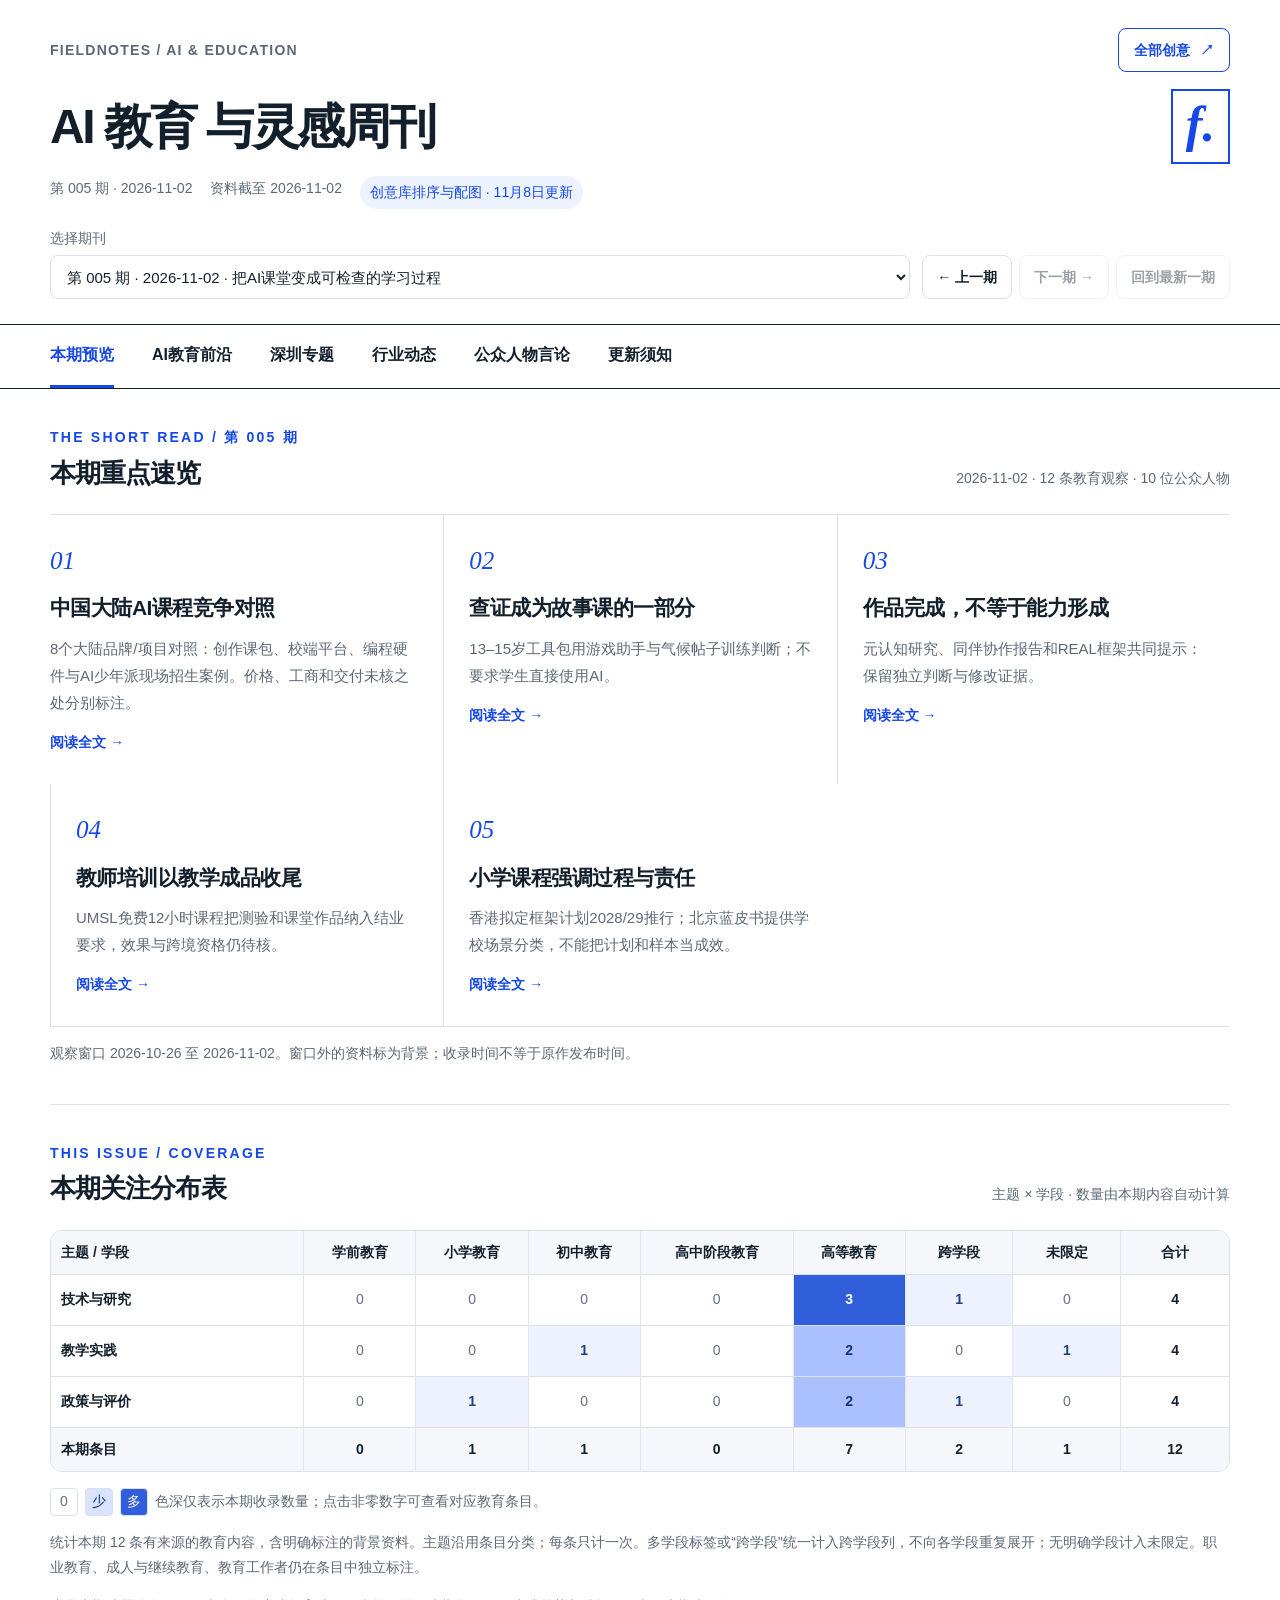
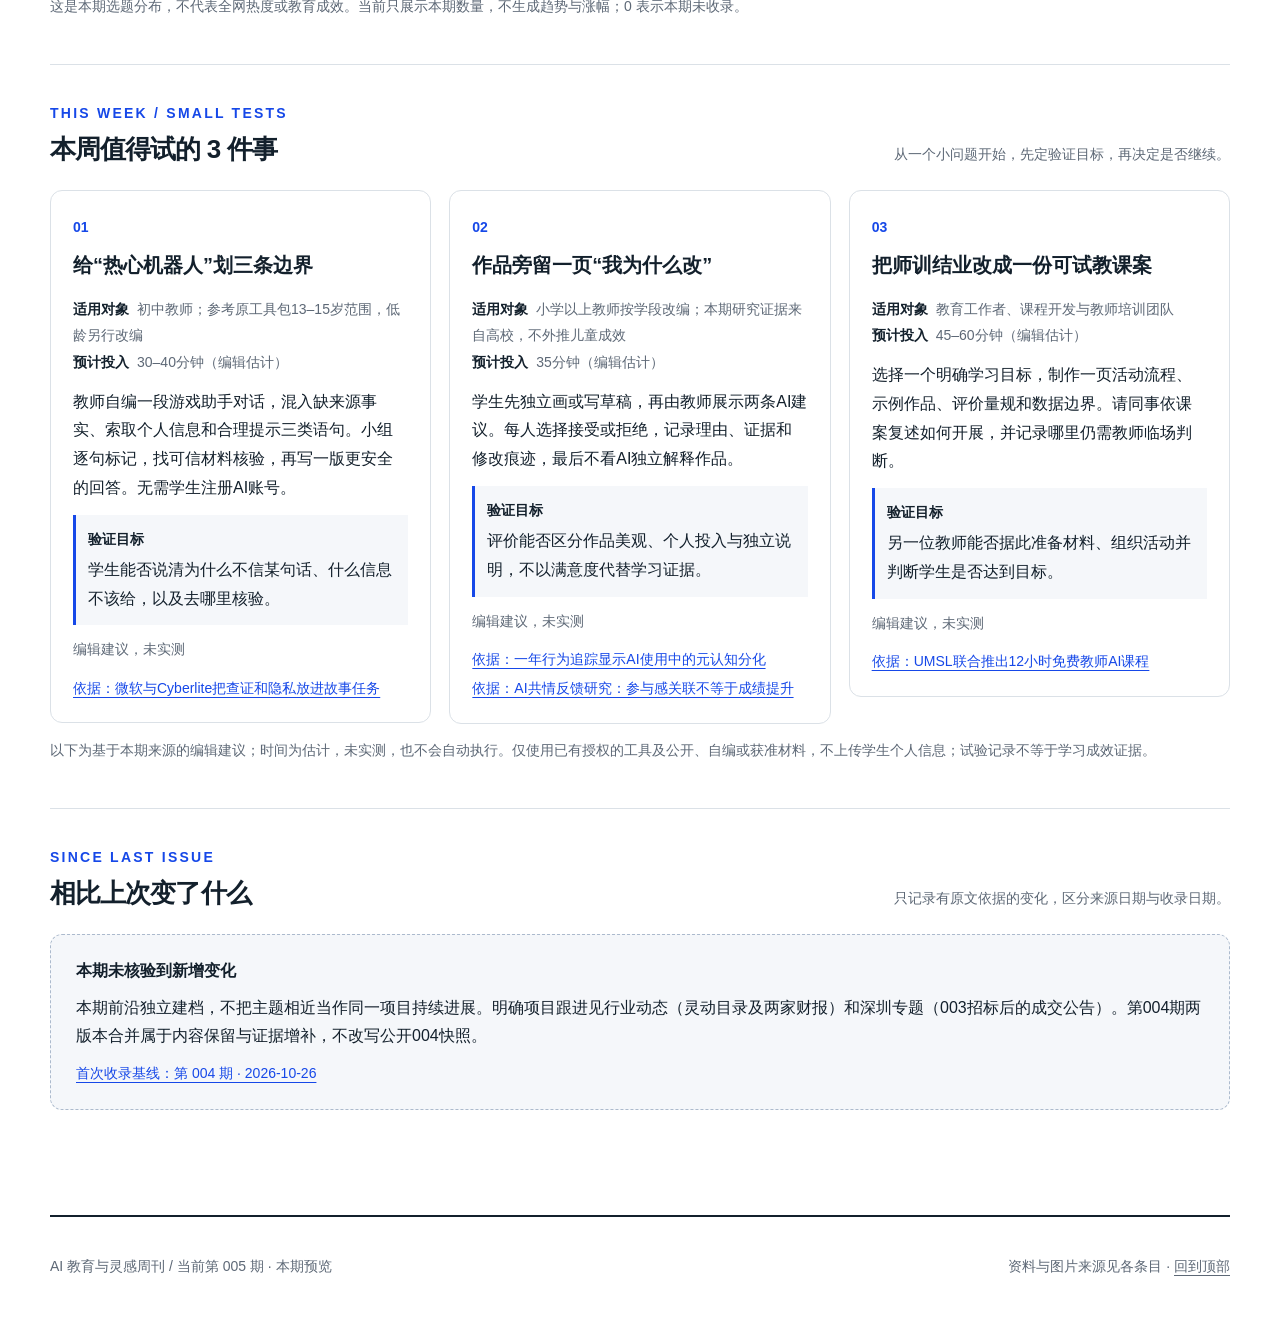
==== commit 1ee9b8d6: "Add date-added sorting and source-attributed imagery across weekly cards" ====
--- a/src/index.html
+++ b/src/index.html
@@ -38,205 +38,213 @@
 .classroom-plan{margin:0 20px 24px;padding:16px;border:1px solid #baa886;background:#faf7ef}.classroom-plan h5{font-size:15px;margin:16px 0 5px}.classroom-plan li{margin:8px 0;line-height:1.7}.classroom-plan summary{font-weight:700;cursor:pointer}
 
 .mainland-competitors{margin:2rem 0;padding:1.25rem;background:#f4f6ed;border:1px solid #ccd2bd;border-radius:16px}.mainland-compare-scroll{overflow-x:auto}.mainland-compare{border-collapse:collapse;min-width:900px;width:100%;font-size:.9rem;line-height:1.7}.mainland-compare th,.mainland-compare td{vertical-align:top;text-align:left;border-bottom:1px solid #cdd4c4;padding:16px 12px}.mainland-compare thead th{background:#e6ebdc}.mainland-compare th:first-child{width:18%}.mainland-compare td{width:27%}.mainland-compare .sources{display:flex;gap:8px;flex-wrap:wrap}.mainland-compare .pill{display:block;width:fit-content}.mainland-compare .detail-line{margin:.35rem 0}.mainland-compare a{overflow-wrap:anywhere}
-</style></head><body><a class="skip" href="#main">跳到正文</a><header class="wrap masthead" id="top"><div class="eyebrow"><span>FIELDNOTES / AI & EDUCATION</span><a id="open-library" class="library-shortcut" href="#issue=005&amp;page=preview&amp;view=library" data-open-library>全部创意 <span aria-hidden="true">↗</span></a></div><div class="brand"><h1><span>AI 教育</span><span>与灵感周刊</span></h1><span class="mark" aria-hidden="true">f.</span></div><p class="meta"><span id="issue-label">第 005 期 · 2026-11-02</span><span>资料截至 2026-11-02</span><span class="edition">第005期 · 同日补充公开版</span></p><div class="issue-toolbar" id="issue-toolbar"><label class="issue-picker" for="issue-select">选择期刊<select id="issue-select"><option value="005" selected>第 005 期 · 2026-11-02 · 把AI课堂变成可检查的学习过程</option><option value="004">第 004 期 · 2026-10-26 · 让AI走进真实任务：教学证据与硬件创意</option><option value="003">第 003 期 · 2026-10-19 · 从工具采用到学习证据</option><option value="002">第 002 期 · 2026-10-12 · 从AI辅助到独立学习</option><option value="001">第 001 期 · 2026-10-06 · 全球 AI 教育与创意观察</option></select></label><div class="issue-buttons"><button id="previous-issue" class="button" disabled>← 上一期</button><button id="next-issue" class="button" disabled>下一期 →</button><button id="latest-issue" class="button" disabled>回到最新一期</button></div></div><p class="sr-only" id="issue-status" aria-live="polite"></p></header><div class="nav-shell" id="weekly-navigation"><nav class="wrap nav" aria-label="周报页面"><a href="#issue=005&amp;page=preview" data-page="preview" class="active" aria-current="page">本期预览</a><a href="#issue=005&amp;page=education" data-page="education">AI教育前沿</a><a href="#issue=005&amp;page=shenzhen" data-page="shenzhen">深圳专题</a><a href="#issue=005&amp;page=industry" data-page="industry">行业动态</a><a href="#issue=005&amp;page=people" data-page="people">公众人物言论</a><a href="#issue=005&amp;page=updates" data-page="updates">更新须知</a></nav></div><main class="wrap" id="main"><noscript><p class="nojs">请启用浏览器 JavaScript 以使用六个页面、切期与独立创意库。当前显示最新一期预览。</p></noscript><div id="weekly-panel"><div id="issue-content"><div class="weekly-page" id="page-preview" data-weekly-page="preview"><section class="summary-section" id="digest"><div class="section-head"><div><p class="section-kicker">THE SHORT READ / 第 005 期</p><h2>本期重点速览</h2></div><p class="section-note">2026-11-02 · 12 条教育观察 · 10 位公众人物</p></div><div class="three-grid"><article class="summary-card"><span class="summary-number">01</span><h3>中国大陆AI课程竞争对照</h3><p>8个大陆品牌/项目对照：创作课包、校端平台、编程硬件与AI少年派现场招生案例。价格、工商和交付未核之处分别标注。</p><a href="#issue=005&amp;page=industry&amp;focus=mainland-competitors" data-page="industry" data-focus="mainland-competitors">阅读全文 →</a></article><article class="summary-card"><span class="summary-number">02</span><h3>查证成为故事课的一部分</h3><p>13–15岁工具包用游戏助手与气候帖子训练判断；不要求学生直接使用AI。</p><a href="#issue=005&amp;page=education&amp;focus=e005-05" data-page="education" data-focus="e005-05">阅读全文 →</a></article><article class="summary-card"><span class="summary-number">03</span><h3>作品完成，不等于能力形成</h3><p>元认知研究、同伴协作报告和REAL框架共同提示：保留独立判断与修改证据。</p><a href="#issue=005&amp;page=education&amp;focus=e005-02" data-page="education" data-focus="e005-02">阅读全文 →</a></article><article class="summary-card"><span class="summary-number">04</span><h3>教师培训以教学成品收尾</h3><p>UMSL免费12小时课程把测验和课堂作品纳入结业要求，效果与跨境资格仍待核。</p><a href="#issue=005&amp;page=education&amp;focus=e005-06" data-page="education" data-focus="e005-06">阅读全文 →</a></article><article class="summary-card"><span class="summary-number">05</span><h3>小学课程强调过程与责任</h3><p>香港拟定框架计划2028/29推行；北京蓝皮书提供学校场景分类，不能把计划和样本当成效。</p><a href="#issue=005&amp;page=education&amp;focus=e005-09" data-page="education" data-focus="e005-09">阅读全文 →</a></article></div><p class="scope-note">观察窗口 2026-10-26 至 2026-11-02。窗口外的资料标为背景；收录时间不等于原作发布时间。</p></section><section class="section" id="distribution"><div class="section-head"><div><p class="section-kicker">THIS ISSUE / COVERAGE</p><h2>本期关注分布表</h2></div><p class="section-note">主题 × 学段 · 数量由本期内容自动计算</p></div><div class="matrix-scroll" role="region" aria-label="本期关注分布表，可横向滚动" tabindex="0"><table class="attention-table"><caption class="sr-only">第 005 期教育收录：按原有主题标签与单一学段桶统计，共 12 条。</caption><thead><tr><th scope="col">主题 / 学段</th><th scope="col">学前教育</th><th scope="col">小学教育</th><th scope="col">初中教育</th><th scope="col">高中阶段教育</th><th scope="col">高等教育</th><th scope="col">跨学段</th><th scope="col">未限定</th><th scope="col">合计</th></tr></thead><tbody><tr><th scope="row">技术与研究</th><td class="heat heat-0" data-topic="技术与研究" data-stage="学前教育" data-count="0"><span>0</span></td><td class="heat heat-0" data-topic="技术与研究" data-stage="小学教育" data-count="0"><span>0</span></td><td class="heat heat-0" data-topic="技术与研究" data-stage="初中教育" data-count="0"><span>0</span></td><td class="heat heat-0" data-topic="技术与研究" data-stage="高中阶段教育" data-count="0"><span>0</span></td><td class="heat heat-4" data-topic="技术与研究" data-stage="高等教育" data-count="3"><a href="#issue=005&amp;page=education&amp;focus=e005-02" data-page="education" data-focus="e005-02" aria-label="技术与研究，高等教育，3 条，查看教育前沿">3</a></td><td class="heat heat-1" data-topic="技术与研究" data-stage="跨学段" data-count="1"><a href="#issue=005&amp;page=education&amp;focus=e005-01" data-page="education" data-focus="e005-01" aria-label="技术与研究，跨学段，1 条，查看教育前沿">1</a></td><td class="heat heat-0" data-topic="技术与研究" data-stage="未限定" data-count="0"><span>0</span></td><td class="row-total">4</td></tr><tr><th scope="row">教学实践</th><td class="heat heat-0" data-topic="教学实践" data-stage="学前教育" data-count="0"><span>0</span></td><td class="heat heat-0" data-topic="教学实践" data-stage="小学教育" data-count="0"><span>0</span></td><td class="heat heat-1" data-topic="教学实践" data-stage="初中教育" data-count="1"><a href="#issue=005&amp;page=education&amp;focus=e005-05" data-page="education" data-focus="e005-05" aria-label="教学实践，初中教育，1 条，查看教育前沿">1</a></td><td class="heat heat-0" data-topic="教学实践" data-stage="高中阶段教育" data-count="0"><span>0</span></td><td class="heat heat-3" data-topic="教学实践" data-stage="高等教育" data-count="2"><a href="#issue=005&amp;page=education&amp;focus=e005-07" data-page="education" data-focus="e005-07" aria-label="教学实践，高等教育，2 条，查看教育前沿">2</a></td><td class="heat heat-0" data-topic="教学实践" data-stage="跨学段" data-count="0"><span>0</span></td><td class="heat heat-1" data-topic="教学实践" data-stage="未限定" data-count="1"><a href="#issue=005&amp;page=education&amp;focus=e005-06" data-page="education" data-focus="e005-06" aria-label="教学实践，未限定，1 条，查看教育前沿">1</a></td><td class="row-total">4</td></tr><tr><th scope="row">政策与评价</th><td class="heat heat-0" data-topic="政策与评价" data-stage="学前教育" data-count="0"><span>0</span></td><td class="heat heat-1" data-topic="政策与评价" data-stage="小学教育" data-count="1"><a href="#issue=005&amp;page=education&amp;focus=e005-09" data-page="education" data-focus="e005-09" aria-label="政策与评价，小学教育，1 条，查看教育前沿">1</a></td><td class="heat heat-0" data-topic="政策与评价" data-stage="初中教育" data-count="0"><span>0</span></td><td class="heat heat-0" data-topic="政策与评价" data-stage="高中阶段教育" data-count="0"><span>0</span></td><td class="heat heat-3" data-topic="政策与评价" data-stage="高等教育" data-count="2"><a href="#issue=005&amp;page=education&amp;focus=e005-11" data-page="education" data-focus="e005-11" aria-label="政策与评价，高等教育，2 条，查看教育前沿">2</a></td><td class="heat heat-1" data-topic="政策与评价" data-stage="跨学段" data-count="1"><a href="#issue=005&amp;page=education&amp;focus=e005-10" data-page="education" data-focus="e005-10" aria-label="政策与评价，跨学段，1 条，查看教育前沿">1</a></td><td class="heat heat-0" data-topic="政策与评价" data-stage="未限定" data-count="0"><span>0</span></td><td class="row-total">4</td></tr></tbody><tfoot><tr><th scope="row">本期条目</th><td>0</td><td>1</td><td>1</td><td>0</td><td>7</td><td>2</td><td>1</td><td>12</td></tr></tfoot></table></div><p class="matrix-key"><span class="heat heat-0">0</span><span class="heat heat-2">少</span><span class="heat heat-4">多</span> 色深仅表示本期收录数量；点击非零数字可查看对应教育条目。</p><p class="criteria-note">统计本期 12 条有来源的教育内容，含明确标注的背景资料。主题沿用条目分类；每条只计一次。多学段标签或“跨学段”统一计入跨学段列，不向各学段重复展开；无明确学段计入未限定。职业教育、成人与继续教育、教育工作者仍在条目中独立标注。</p><p class="criteria-note">这是本期选题分布，不代表全网热度或教育成效。当前只展示本期数量，不生成趋势与涨幅；0 表示本期未收录。</p></section><section class="section" id="experiments"><div class="section-head"><div><p class="section-kicker">THIS WEEK / SMALL TESTS</p><h2>本周值得试的 3 件事</h2></div><p class="section-note">从一个小问题开始，先定验证目标，再决定是否继续。</p></div><div class="experiment-grid"><article class="experiment-card" id="try-005-1"><span class="experiment-number">01</span><h3>给“热心机器人”划三条边界</h3><p class="experiment-meta"><strong>适用对象</strong>初中教师；参考原工具包13–15岁范围，低龄另行改编<br><strong>预计投入</strong>30–40分钟（编辑估计）</p><p>教师自编一段游戏助手对话，混入缺来源事实、索取个人信息和合理提示三类语句。小组逐句标记，找可信材料核验，再写一版更安全的回答。无需学生注册AI账号。</p><p class="verification-goal"><strong>验证目标</strong>学生能否说清为什么不信某句话、什么信息不该给，以及去哪里核验。</p><p class="experiment-status">编辑建议，未实测</p><div class="sources"><a href="#issue=005&amp;page=education&amp;focus=e005-05" data-page="education" data-focus="e005-05">依据：微软与Cyberlite把查证和隐私放进故事任务</a></div></article><article class="experiment-card" id="try-005-2"><span class="experiment-number">02</span><h3>作品旁留一页“我为什么改”</h3><p class="experiment-meta"><strong>适用对象</strong>小学以上教师按学段改编；本期研究证据来自高校，不外推儿童成效<br><strong>预计投入</strong>35分钟（编辑估计）</p><p>学生先独立画或写草稿，再由教师展示两条AI建议。每人选择接受或拒绝，记录理由、证据和修改痕迹，最后不看AI独立解释作品。</p><p class="verification-goal"><strong>验证目标</strong>评价能否区分作品美观、个人投入与独立说明，不以满意度代替学习证据。</p><p class="experiment-status">编辑建议，未实测</p><div class="sources"><a href="#issue=005&amp;page=education&amp;focus=e005-02" data-page="education" data-focus="e005-02">依据：一年行为追踪显示AI使用中的元认知分化</a><a href="#issue=005&amp;page=education&amp;focus=e005-04" data-page="education" data-focus="e005-04">依据：AI共情反馈研究：参与感关联不等于成绩提升</a></div></article><article class="experiment-card" id="try-005-3"><span class="experiment-number">03</span><h3>把师训结业改成一份可试教课案</h3><p class="experiment-meta"><strong>适用对象</strong>教育工作者、课程开发与教师培训团队<br><strong>预计投入</strong>45–60分钟（编辑估计）</p><p>选择一个明确学习目标，制作一页活动流程、示例作品、评价量规和数据边界。请同事依课案复述如何开展，并记录哪里仍需教师临场判断。</p><p class="verification-goal"><strong>验证目标</strong>另一位教师能否据此准备材料、组织活动并判断学生是否达到目标。</p><p class="experiment-status">编辑建议，未实测</p><div class="sources"><a href="#issue=005&amp;page=education&amp;focus=e005-06" data-page="education" data-focus="e005-06">依据：UMSL联合推出12小时免费教师AI课程</a></div></article></div><p class="criteria-note">以下为基于本期来源的编辑建议；时间为估计，未实测，也不会自动执行。仅使用已有授权的工具及公开、自编或获准材料，不上传学生个人信息；试验记录不等于学习成效证据。</p></section><section class="section" id="changes"><div class="section-head"><div><p class="section-kicker">SINCE LAST ISSUE</p><h2>相比上次变了什么</h2></div><p class="section-note">只记录有原文依据的变化，区分来源日期与收录日期。</p></div><div class="changes-baseline" data-changes-status="no-verified-change"><p><strong>本期未核验到新增变化</strong></p><p>本期前沿独立建档，不把主题相近当作同一项目持续进展。明确项目跟进见行业动态（灵动目录及两家财报）和深圳专题（003招标后的成交公告）。第004期两版本合并属于内容保留与证据增补，不改写公开004快照。</p><a href="#issue=004&amp;page=education">首次收录基线：第 004 期 · 2026-10-26</a></div></section></div><div class="weekly-page" id="page-education" data-weekly-page="education" hidden><section class="section" id="education"><div class="section-head"><div><p class="section-kicker">EDUCATION FRONTIER</p><h2>AI 教育前沿</h2></div><p class="section-note">技术与研究、教学实践、政策与评价。企业产品的商业模式与财务另见行业动态。</p></div><nav class="education-group-nav" aria-label="教育前沿分类"><a href="#issue=005&amp;page=education&amp;focus=education-group-0">技术与研究</a><a href="#issue=005&amp;page=education&amp;focus=education-group-1">教学实践</a><a href="#issue=005&amp;page=education&amp;focus=education-group-2">政策与评价</a></nav><section class="education-group" id="education-group-0" tabindex="-1"><h3>技术与研究 <span class="pill neutral">4 条</span></h3><p class="criteria-note">模型能力、学习科学与教育技术；保留具体研究及适用范围。</p><div class="news-grid"><article class="news-card" id="e005-01"><div class="card-top"><span class="pill">技术与研究</span><span>2026-10-27</span></div><h3>Google提出持续学习的“睡眠”框架</h3><div class="tag-list"><span class="pill neutral">跨学段</span></div><p class="detail-line "><strong>地区：</strong>美国／全球技术研究</p><p class="detail-line "><strong>事件日期：</strong>2026-10-27研究介绍</p><p class="lead">Google Research介绍在固定架构及人为设定训练规则内，通过离线记忆巩固和合成样本练习，让模型吸收新信息并减轻灾难性遗忘。作者展示持续翻译、知识吸收和长上下文等基准结果。</p><p class="all-source-label">本周发布 · 研究机构技术介绍</p><p class="detail-line "><strong>为什么值得看：</strong>教育技术观察：长期课程助手需要更新知识且不遗忘旧知识，这是可跟踪的技术方向，不是已经验证的课堂产品。</p><p class="detail-line "><strong>边界与限制：</strong>研发方技术报告；基准表现不能外推为教学效果，也不是模型拥有生物睡眠或自主改变架构。尚未独立复现。</p><div class="sources"><a href="https://research.google/blog/the-sleep-framework-a-new-way-for-llms-to-retain-knowledge-in-continual-learning/" target="_blank" rel="noopener noreferrer">原始来源 · 研究机构技术介绍</a></div><div class="facts">原文日期：2026-10-27<br>首次收录：2026-11-02 · 最新核验：2026-11-02</div></article><article class="news-card" id="e005-02"><div class="card-top"><span class="pill">技术与研究</span><span>2026-10-27</span></div><h3>一年行为追踪显示AI使用中的元认知分化</h3><div class="tag-list"><span class="pill neutral">高等教育</span></div><p class="detail-line "><strong>地区：</strong>教育研究</p><p class="detail-line "><strong>事件日期：</strong>一学年教学观察；10月27日在线发表</p><p class="lead">SAGE Open研究90名教育学研究生、18个小组的一学年讨论行为。整体元认知参与上升，但高表现组持续核验与反思，低表现组出现较多直接接受AI输出、减少深层检查的行为。</p><p class="all-source-label">本周发布 · 同行评审研究</p><p class="detail-line "><strong>为什么值得看：</strong>评价不宜只看最终作品；可记录提问、反证、修改理由及学生对AI建议的取舍。</p><p class="detail-line "><strong>边界与限制：</strong>按小组分析的行为序列研究，不是证明AI导致能力退化的随机因果试验；组内贡献差异及推广到儿童均有局限。</p><div class="sources"><a href="https://journals.sagepub.com/doi/10.1177/21582440261497399" target="_blank" rel="noopener noreferrer">原始来源 · 同行评审研究</a></div><div class="facts">原文日期：2026-10-27<br>首次收录：2026-11-02 · 最新核验：2026-11-02</div></article><article class="news-card" id="e005-03"><div class="card-top"><span class="pill">技术与研究</span><span>2026-10-27</span></div><h3>DEC与Pearson关注AI是否挤占同伴协作</h3><div class="tag-list"><span class="pill neutral">高等教育</span></div><p class="detail-line "><strong>地区：</strong>国际</p><p class="detail-line "><strong>事件日期：</strong>2026-10-27报告发布</p><p class="lead">《Designing AI for Collaborative Learning》发布方指出：学生可能带着相似的AI答案进入小组，或让AI裁决分歧。报告梳理15种AI协作方法，并关联7种学习机制，强调决策应留在小组。</p><p class="all-source-label">本周发布 · 报告发布方介绍</p><p class="detail-line "><strong>为什么值得看：</strong>设计小组任务时先保留个人判断，再要求同伴互证，避免AI成为唯一裁判。</p><p class="detail-line "><strong>边界与限制：</strong>本轮核到发布方报告介绍，完整报告下载有登录门槛；样本和方法未独立核验，不能将介绍中的现象视作普遍比例或因果结论。</p><div class="sources"><a href="https://dec-web-v2.webflow.io/newsroom/ai-risks-reducing-peer-exchange-and-eroding-collaboration-new-dec-and-pearson-report-finds" target="_blank" rel="noopener noreferrer">原始来源 · 报告发布方介绍</a></div><div class="facts">原文日期：2026-10-27<br>首次收录：2026-11-02 · 最新核验：2026-11-02</div></article><article class="news-card" id="e005-04"><div class="card-top"><span class="pill">技术与研究</span><span>2026-10-28</span></div><h3>AI共情反馈研究：参与感关联不等于成绩提升</h3><div class="tag-list"><span class="pill neutral">高等教育</span></div><p class="detail-line "><strong>地区：</strong>中国台湾高校研究</p><p class="detail-line "><strong>事件日期：</strong>2026-10-28发表；试用数据早于发表</p><p class="lead">研究用KeyMoji、ChatGPT和Unity搭建反馈系统，303名本科生在编程课中使用30分钟，随后填写问卷。共情体验与动机、参与及自报学习收获相关。</p><p class="all-source-label">本周发布 · 同行评审研究</p><p class="detail-line "><strong>为什么值得看：</strong>提醒课程产品同时区分“孩子喜欢”“愿意参与”和“真正学会”三类证据。</p><p class="detail-line "><strong>边界与限制：</strong>单组、后测、自报设计，不能推断因果或客观成绩提升；情感分类准确性与未成年人使用安全未获本研究普遍验证。</p><div class="sources"><a href="https://link.springer.com/article/10.1007/s11423-026-10720-0" target="_blank" rel="noopener noreferrer">原始来源 · 同行评审研究</a></div><div class="facts">原文日期：2026-10-28<br>首次收录：2026-11-02 · 最新核验：2026-11-02</div></article></div></section><section class="education-group" id="education-group-1" tabindex="-1"><h3>教学实践 <span class="pill neutral">4 条</span></h3><p class="criteria-note">课程、教师发展与教学应用；活动日程不等于完成或成效。</p><div class="news-grid"><article class="news-card" id="e005-05"><div class="card-top"><span class="pill">教学实践</span><span>2026-10-27</span></div><h3>微软与Cyberlite把查证和隐私放进故事任务</h3><div class="tag-list"><span class="pill neutral">初中教育</span><span class="pill neutral">教育工作者</span></div><p class="detail-line "><strong>地区：</strong>国际／新加坡合作</p><p class="detail-line "><strong>来源明示年龄条件：</strong>官方工具包面向13–15岁</p><p class="detail-line "><strong>事件日期：</strong>2026-10-27扩展版发布</p><p class="lead">新增The Climate Campaign与The Helpful Bot两节约30分钟课案，分别围绕AI帖子可信度、游戏助手编造信息与收集隐私展开。教师带领，学生直接使用AI工具是可选项。</p><p class="all-source-label">本周发布 · 官方课程资源</p><p class="detail-line "><strong>为什么值得看：</strong>可借鉴“情境故事—找证据—解释判断”的课堂结构，不要求所有学生开AI账号。</p><p class="detail-line "><strong>边界与限制：</strong>发布方教材介绍，不是成效实验。原版有中文；新增课案中文仍列待推出。具体课件复用许可未核，不能直接整包转载。</p><div class="sources"><a href="https://blogs.microsoft.com/on-the-issues/2026/10/27/in-an-age-of-ai-deciding-what-to-trust-is-a-foundational-skill-heres-how-were-helping-educators-teach-it/" target="_blank" rel="noopener noreferrer">原始来源 · 官方课程资源</a><a href="https://learn.microsoft.com/en-us/training/educator-center/instructor-materials/classroom-toolkit-unlock-generative-ai-safely-responsibly" target="_blank" rel="noopener noreferrer">补充官方资料</a></div><div class="facts">原文日期：2026-10-27<br>首次收录：2026-11-02 · 最新核验：2026-11-02</div></article><article class="news-card" id="e005-06"><div class="card-top"><span class="pill">教学实践</span><span>2026-10-30</span></div><h3>UMSL联合推出12小时免费教师AI课程</h3><div class="tag-list"><span class="pill neutral">教育工作者</span></div><p class="detail-line "><strong>地区：</strong>美国</p><p class="detail-line "><strong>事件日期：</strong>2026-10-30发布</p><p class="lead">UMSL、Scale AI和Lindbergh学区推出Fundamentals of AI for Educators，面向美国K–12教师，12小时、自定进度、免费。完成模块、测验和面向具体学习目标的教学成品可获证书及徽章。</p><p class="all-source-label">本周发布 · 大学课程发布</p><p class="detail-line "><strong>为什么值得看：</strong>教师培训交付可从“听过工具”转向“完成可用的课堂成品”。</p><p class="detail-line "><strong>边界与限制：</strong>校方称此前20名教师试用；人数不是成效证据。美国以外注册资格、执照学分及真实课堂效果未核。</p><div class="sources"><a href="https://blogs.umsl.edu/news/2026/10/30/umsl-scale-ai-lindbergh-schools-fundamentals-of-ai-for-educators/" target="_blank" rel="noopener noreferrer">原始来源 · 大学课程发布</a><a href="https://www.umsl.edu/workforce/programs-courses/ai-literacy.html" target="_blank" rel="noopener noreferrer">补充官方资料</a></div><div class="facts">原文日期：2026-10-30<br>首次收录：2026-11-02 · 最新核验：2026-11-02</div></article><article class="news-card" id="e005-07"><div class="card-top"><span class="pill">教学实践</span><span>2026-10-27</span></div><h3>日本医学研究生课把AI幻觉核验做成练习</h3><div class="tag-list"><span class="pill neutral">高等教育</span></div><p class="detail-line "><strong>地区：</strong>日本</p><p class="detail-line "><strong>事件日期：</strong>期刊出版10月25日；J-STAGE上线10月27日</p><p class="lead">千叶大学等作者报告基于4C/ID的在线研究生课程，六模块覆盖研究伦理、写作、检索、研究问题、规划及数据分析。练习故意呈现虚构或无依据输出，训练查证与责任意识。</p><p class="all-source-label">本周发布 · 同行评审课程实施报告</p><p class="detail-line "><strong>为什么值得看：</strong>把识别错误安排为显式学习任务，比仅提醒“AI会犯错”更具体。</p><p class="detail-line "><strong>边界与限制：</strong>论文描述已设计实施的课程流程，效果评估仍为后续工作；不应声称已证明提高研究能力。</p><div class="sources"><a href="https://www.jstage.jst.go.jp/article/mededjapan/57/5/57_375/_article/-char/en" target="_blank" rel="noopener noreferrer">原始来源 · 同行评审课程实施报告</a></div><div class="facts">原文日期：2026-10-27<br>首次收录：2026-11-02 · 最新核验：2026-11-02</div></article><article class="news-card" id="e005-08"><div class="card-top"><span class="pill">教学实践</span><span>2026-10-29</span></div><h3>剑桥资助六项AI教学与评价试验</h3><div class="tag-list"><span class="pill neutral">高等教育</span></div><p class="detail-line "><strong>地区：</strong>英国</p><p class="detail-line "><strong>事件日期：</strong>2026-10-29公布资助；未来六个月测试</p><p class="lead">六项目覆盖建筑、经济、基因组医学、法律、物理与心理学，包括苏格拉底科学阅读教练、AI辅助小组指导、法律来源核验和按程序陌生情境表现评价。</p><p class="all-source-label">本周发布 · 大学项目公告</p><p class="detail-line "><strong>为什么值得看：</strong>共同问题不是能否生成好作品，而是能否保留独立判断、验证能力与个人推理。</p><p class="detail-line "><strong>边界与限制：</strong>这是获资助方案，尚非测试结果；个别项目涉及隐私和学生同意，不能把计划人数当作完成规模。</p><div class="sources"><a href="https://www.ai.cam.ac.uk/news/six-cambridge-projects-to-explore-how-ai-is-changing-teaching-and-learning/" target="_blank" rel="noopener noreferrer">原始来源 · 大学项目公告</a></div><div class="facts">原文日期：2026-10-29<br>首次收录：2026-11-02 · 最新核验：2026-11-02</div></article></div></section><section class="education-group" id="education-group-2" tabindex="-1"><h3>政策与评价 <span class="pill neutral">4 条</span></h3><p class="criteria-note">治理、安全、评价与政策；区分正式规则、倡议和研究评估。</p><div class="news-grid"><article class="news-card" id="e005-09"><div class="card-top"><span class="pill">政策与评价</span><span>2026-10-30</span></div><h3>香港公布小学资讯与创新科技课程框架拟定稿</h3><div class="tag-list"><span class="pill neutral">小学教育</span></div><p class="detail-line "><strong>地区：</strong>中国香港</p><p class="detail-line "><strong>事件日期：</strong>2026-10-30公布；计划2028/29学年推行</p><p class="lead">新科覆盖资讯科技、计算思维与编程、人工智能初探、基础工程与机器人、科技与社会五范畴，强调动手设计、科技向善及过程表现。</p><p class="all-source-label">本周发布 · 教育主管部门公告</p><p class="detail-line "><strong>为什么值得看：</strong>小学AI课可以连接真实生活问题、设计迭代和责任意识，而非仅练提示词。</p><p class="detail-line "><strong>边界与限制：</strong>属于拟定课程框架及实施计划，不是已实施成效；AI初探试行版早在2026年7月21日发布，不能全部写作首次推出。</p><div class="sources"><a href="https://www.edb.gov.hk/sc/about-edb/press/insiderperspective/insiderperspective20261030.html" target="_blank" rel="noopener noreferrer">原始来源 · 教育主管部门公告</a></div><div class="facts">原文日期：2026-10-30<br>首次收录：2026-11-02 · 最新核验：2026-11-02</div></article><article class="news-card" id="e005-10"><div class="card-top"><span class="pill">政策与评价</span><span>2026-10-30</span></div><h3>北京基础教育AI蓝皮书发布，聚焦六类学校场景</h3><div class="tag-list"><span class="pill neutral">小学教育</span><span class="pill neutral">初中教育</span><span class="pill neutral">高中阶段教育</span></div><p class="detail-line "><strong>地区：</strong>中国北京</p><p class="detail-line "><strong>事件日期：</strong>10月29日发布；9月调研</p><p class="lead">北师大与北京市数字教育中心联合编制的2026蓝皮书涉及18个教育部门、106所中小学，讨论教学设计、语言学习、作业管理、体育健康、智能答疑和智能教研，另关注真实问题项目学习。</p><p class="all-source-label">本周发布 · 蓝皮书编制方介绍</p><p class="detail-line "><strong>为什么值得看：</strong>为学校端产品判断需求与选取可检验试点提供分类参考。</p><p class="detail-line "><strong>边界与限制：</strong>本轮核验编制方介绍，未审读全文、抽样代表性和评测数据；106所是调研样本，不是AI普及率或效果证明。</p><div class="sources"><a href="https://ai.bnu.edu.cn/ggjxz/xyxw/9da4dfeaf9364cccbae0e9a1ef7e0f4d.htm" target="_blank" rel="noopener noreferrer">原始来源 · 蓝皮书编制方介绍</a></div><div class="facts">原文日期：2026-10-30<br>首次收录：2026-11-02 · 最新核验：2026-11-02</div></article><article class="news-card" id="e005-11"><div class="card-top"><span class="pill">政策与评价</span><span>2026-10-27</span></div><h3>REAL框架追问：反复使用AI后，人保留了什么能力？</h3><div class="tag-list"><span class="pill neutral">高等教育</span><span class="pill neutral">教育工作者</span></div><p class="detail-line "><strong>地区：</strong>美国／概念研究</p><p class="detail-line "><strong>事件日期：</strong>2026-10-27发表</p><p class="lead">Martin Jones提出Retained、Eroded、Atrophied、Leveraged四个反思维度，将评价重心从AI能做什么转向长期使用对人的判断和能力有何影响。</p><p class="all-source-label">本周发布 · 同行评审概念论文</p><p class="detail-line "><strong>为什么值得看：</strong>备课时可据此列出必须由学生完成的思考环节，以及可以交给AI的辅助步骤。</p><p class="detail-line "><strong>边界与限制：</strong>概念性、理论综合框架，尚未经过实证验证或形成测量量表；不能当作已证实的评估工具。</p><div class="sources"><a href="https://www.emerald.com/jeet/article/doi/10.1108/JEET-08-2026-0046/1404169/The-REAL-framework-evaluating-the-cognitive-and" target="_blank" rel="noopener noreferrer">原始来源 · 同行评审概念论文</a></div><div class="facts">原文日期：2026-10-27<br>首次收录：2026-11-02 · 最新核验：2026-11-02</div></article><article class="news-card" id="e005-12"><div class="card-top"><span class="pill">政策与评价</span><span>2026-10-28</span></div><h3>牙科教育AI评估把患者安全放在技术新奇之前</h3><div class="tag-list"><span class="pill neutral">高等教育</span><span class="pill neutral">教育工作者</span></div><p class="detail-line "><strong>地区：</strong>英国</p><p class="detail-line "><strong>事件日期：</strong>2026-10-28大学发布研究介绍</p><p class="lead">Queen Mary团队受General Dental Council委托，综合75项研究及监管者、教育专家、毕业生访谈。报告建议明确教学与评价治理、数据保护及数字素养，并持续评估临床判断和安全。</p><p class="all-source-label">本周发布 · 监管委托研究介绍</p><p class="detail-line "><strong>为什么值得看：</strong>高风险专业教育不能只展示AI模拟效果，还须验证学生脱离工具后的判断能力。</p><p class="detail-line "><strong>边界与限制：</strong>本轮核大学对快速证据评估的介绍，报告全文未逐项审读；不是75项全部证明有效，也不意味着新的强制规则已生效。</p><div class="sources"><a href="https://www.qmul.ac.uk/news/latest-news/2026/medicine-and-dentistry/fmd/queen-mary-research-informs-national-approach-to-ai-in-dental-education.html" target="_blank" rel="noopener noreferrer">原始来源 · 监管委托研究介绍</a></div><div class="facts">原文日期：2026-10-28<br>首次收录：2026-11-02 · 最新核验：2026-11-02</div></article></div></section></section></div><div class="weekly-page" id="page-people" data-weekly-page="people" hidden><section class="section" id="people"><div class="section-head"><div><p class="section-kicker">PEOPLE &amp; SIGNALS</p><h2>公众人物言论</h2></div><p class="section-note">10 位人物的背景、代表成果与具体公开动态。人物资料与本期动态分别标注日期；代表成果可展开查看，不把简介计作动态，不作无证据热度排名。</p></div><div class="x-grid"><article class="x-card person-card" id="p005-jenny-lay-flurrie" tabindex="-1"><div class="person-profile" data-profile-id="p005-jenny-lay-flurrie"><div class="profile-heading"><a class="portrait-placeholder" href="https://news.microsoft.com/futuredecoded/photos/jenny-lay-flurrie-chief-accessibility-officer-at-microsoft/" target="_blank" rel="noopener noreferrer" aria-label="Jenny Lay-Flurrie的官方人物页面"><span>官方人物页<br>查看肖像 ↗</span></a><div><p class="profile-kicker">人物背景</p><h3 class="person-name">Jenny Lay-Flurrie</h3><p class="person-identity">微软 Trusted Technology Group 副总裁</p></div></div><p class="person-bio"><span>长期从事无障碍与可信技术工作的微软管理者；当前职位以本期署名为准。</span></p><p class="follow-reason"><strong>持续关注 · 编辑判断</strong>把产品责任和学生判断力放在一起，适合作为课程安全设计的检查视角。</p><details class="profile-details"><summary>代表成果与资料来源</summary><ol class="contribution-list"><li><strong class="contribution-title">代表经历 / 已核实背景</strong><p>创建微软 Disability Employee Resource Group，并曾领导无障碍相关工作。</p><div class="sources"><a href="https://www.sheffield.ac.uk/cs/news/jenny-lay-flurrie-chief-accessibility-officer-microsoft-awarded-honorary-degree-university-sheffield" target="_blank" rel="noopener noreferrer">Jenny Lay-Flurrie官方人物资料</a></div><p class="contribution-boundary">任职与机构工作不等同个人独立完成全部成果。</p></li><li><strong class="contribution-title">代表经历 / 已核实背景</strong><p>2024年获谢菲尔德大学荣誉工程博士，以表彰无障碍倡导与技术领导工作。</p><div class="sources"><a href="https://www.sheffield.ac.uk/cs/news/jenny-lay-flurrie-chief-accessibility-officer-microsoft-awarded-honorary-degree-university-sheffield" target="_blank" rel="noopener noreferrer">Jenny Lay-Flurrie官方人物资料</a></div><p class="contribution-boundary">任职与机构工作不等同个人独立完成全部成果。</p></li></ol><p class="profile-source-label">简介与身份依据</p><div class="sources"><a href="https://www.sheffield.ac.uk/cs/news/jenny-lay-flurrie-chief-accessibility-officer-microsoft-awarded-honorary-degree-university-sheffield" target="_blank" rel="noopener noreferrer">Jenny Lay-Flurrie官方人物资料</a><a href="https://blogs.microsoft.com/on-the-issues/2026/10/27/in-an-age-of-ai-deciding-what-to-trust-is-a-foundational-skill-heres-how-were-helping-educators-teach-it/" target="_blank" rel="noopener noreferrer">Microsoft On the Issues；本人署名</a></div><p class="profile-limit"><strong>资料边界：</strong>企业署名观点及资源发布，不是学习效果试验；团队工具包不计作个人独立成果。</p><p class="portrait-credit">肖像来源说明：公开版仅提供官方原作入口；新增图像的公开转载许可尚未核实，未复制展示。</p><p class="portrait-rights">官方活动照，2019年旧照；公开复用许可待核；公开复用许可未确认。</p></details><p class="profile-updated">人物资料更新：<time datetime="2026-11-02">2026-11-02</time></p></div><div class="person-update"><div class="card-top"><span class="pill">本期动态</span><span>原文日期：2026-10-27</span></div><p class="role">微软 Trusted Technology Group 副总裁 · Microsoft On the Issues；本人署名</p><h4>辨别可信信息是AI时代的基础能力</h4><p>她在署名文章中强调，判断信息与AI输出是否可信需要专门训练；开发者不能把可靠性责任全部转给用户。微软与Cyberlite扩展课堂工具包，加入查证与媒体素养情境。</p><p class="detail-line "><strong>值得留意：</strong>把产品责任和学生判断力放在一起，适合作为课程安全设计的检查视角。</p><p class="detail-line "><strong>事实与观点：</strong>中文转述；有明确署名或归属的人物观点，不是逐字引语。</p><p class="detail-line "><strong>边界与限制：</strong>企业署名观点及资源发布，不是学习效果试验；团队工具包不计作个人独立成果。</p><p class="all-source-label">本周发布｜具体观点 · 一手署名文章或机构明确归属报道，访问限制见资料边界。</p><div class="sources"><a href="https://blogs.microsoft.com/on-the-issues/2026/10/27/in-an-age-of-ai-deciding-what-to-trust-is-a-foundational-skill-heres-how-were-helping-educators-teach-it/" target="_blank" rel="noopener noreferrer">Microsoft On the Issues；本人署名</a></div></div></article><article class="x-card person-card" id="p005-michelle-yao" tabindex="-1"><div class="person-profile" data-profile-id="p005-michelle-yao"><div class="profile-heading"><a class="portrait-placeholder" href="https://www.cyberlite.org/about" target="_blank" rel="noopener noreferrer" aria-label="Michelle Yao的官方人物页面"><span>官方人物页<br>查看肖像 ↗</span></a><div><p class="profile-kicker">人物背景</p><h3 class="person-name">Michelle Yao</h3><p class="person-identity">Cyberlite 联合创始人</p></div></div><p class="person-bio"><span>在新加坡负责Cyberlite教育策略与学习设计。</span></p><p class="follow-reason"><strong>持续关注 · 编辑判断</strong>适合把绘本或故事课延伸到查证、同伴讨论及解释选择，而不只教提示词。</p><details class="profile-details"><summary>代表成果与资料来源</summary><ol class="contribution-list"><li><strong class="contribution-title">代表经历 / 已核实背景</strong><p>2021年与Nina Bual共同创立Cyberlite。</p><div class="sources"><a href="https://www.cyberlite.org/about" target="_blank" rel="noopener noreferrer">Michelle Yao官方人物资料</a></div><p class="contribution-boundary">任职与机构工作不等同个人独立完成全部成果。</p></li><li><strong class="contribution-title">代表经历 / 已核实背景</strong><p>获UK-SEA Women in Cyber Fellowship支持，关注包容性网络安全教育。</p><div class="sources"><a href="https://www.cyberlite.org/about" target="_blank" rel="noopener noreferrer">Michelle Yao官方人物资料</a></div><p class="contribution-boundary">任职与机构工作不等同个人独立完成全部成果。</p></li></ol><p class="profile-source-label">简介与身份依据</p><div class="sources"><a href="https://www.cyberlite.org/about" target="_blank" rel="noopener noreferrer">Michelle Yao官方人物资料</a><a href="https://blogs.microsoft.com/on-the-issues/2026/10/27/in-an-age-of-ai-deciding-what-to-trust-is-a-foundational-skill-heres-how-were-helping-educators-teach-it/" target="_blank" rel="noopener noreferrer">Microsoft，明确归属Michelle Yao的引述</a></div><p class="profile-limit"><strong>资料边界：</strong>合作方自述及观点；不是独立成效结论。</p><p class="portrait-credit">肖像来源说明：公开版仅提供官方原作入口；新增图像的公开转载许可尚未核实，未复制展示。</p><p class="portrait-rights">官网姓名对应头像；抓取未成功，展示应有失败回退；公开许可待核；公开复用许可未确认。</p></details><p class="profile-updated">人物资料更新：<time datetime="2026-11-02">2026-11-02</time></p></div><div class="person-update"><div class="card-top"><span class="pill">本期动态</span><span>原文日期：2026-10-27</span></div><p class="role">Cyberlite 联合创始人 · Microsoft，明确归属Michelle Yao的引述</p><h4>从安全操作走向有依据的信任</h4><p>她指出，青年如今的问题已从怎样安全用AI，转向网上什么值得相信、聊天机器人答案能信多少；希望学生形成更有把握的独立判断。</p><p class="detail-line "><strong>值得留意：</strong>适合把绘本或故事课延伸到查证、同伴讨论及解释选择，而不只教提示词。</p><p class="detail-line "><strong>事实与观点：</strong>中文转述；有明确署名或归属的人物观点，不是逐字引语。</p><p class="detail-line "><strong>边界与限制：</strong>合作方自述及观点；不是独立成效结论。</p><p class="all-source-label">本周发布｜具体观点 · 一手署名文章或机构明确归属报道，访问限制见资料边界。</p><div class="sources"><a href="https://blogs.microsoft.com/on-the-issues/2026/10/27/in-an-age-of-ai-deciding-what-to-trust-is-a-foundational-skill-heres-how-were-helping-educators-teach-it/" target="_blank" rel="noopener noreferrer">Microsoft，明确归属Michelle Yao的引述</a></div></div></article><article class="x-card person-card" id="p005-neil-lawrence" tabindex="-1"><div class="person-profile" data-profile-id="p005-neil-lawrence"><div class="profile-heading"><a class="portrait-placeholder" href="https://www.ai.cam.ac.uk/team/neil-lawrence/" target="_blank" rel="noopener noreferrer" aria-label="Neil Lawrence的官方人物页面"><span>官方人物页<br>查看肖像 ↗</span></a><div><p class="profile-kicker">人物背景</p><h3 class="person-name">Neil Lawrence</h3><p class="person-identity">剑桥大学机器学习教授、ai@cam主席</p></div></div><p class="person-bio"><span>剑桥首任DeepMind机器学习教授，研究机器学习与现实系统。</span></p><p class="follow-reason"><strong>持续关注 · 编辑判断</strong>可用于区分作品完成度与学生学习证据，尤其是AI辅助设计和编程。</p><details class="profile-details"><summary>代表成果与资料来源</summary><ol class="contribution-list"><li><strong class="contribution-title">代表经历 / 已核实背景</strong><p>曾任Amazon机器学习总监。</p><div class="sources"><a href="https://www.ai.cam.ac.uk/team/neil-lawrence/" target="_blank" rel="noopener noreferrer">Neil Lawrence官方人物资料</a></div><p class="contribution-boundary">任职与机构工作不等同个人独立完成全部成果。</p></li><li><strong class="contribution-title">代表经历 / 已核实背景</strong><p>著有《The Atomic Human》。</p><div class="sources"><a href="https://www.ai.cam.ac.uk/team/neil-lawrence/" target="_blank" rel="noopener noreferrer">Neil Lawrence官方人物资料</a></div><p class="contribution-boundary">任职与机构工作不等同个人独立完成全部成果。</p></li></ol><p class="profile-source-label">简介与身份依据</p><div class="sources"><a href="https://www.ai.cam.ac.uk/team/neil-lawrence/" target="_blank" rel="noopener noreferrer">Neil Lawrence官方人物资料</a><a href="https://www.ai.cam.ac.uk/news/six-cambridge-projects-to-explore-how-ai-is-changing-teaching-and-learning/" target="_blank" rel="noopener noreferrer">ai@cam官方新闻，明确归属引述</a></div><p class="profile-limit"><strong>资料边界：</strong>六项教学研究处于资助和待测试阶段，不能写成已证实有效。</p><p class="portrait-credit">肖像来源说明：尚未取得可可靠嵌入的独立头像；请打开官方人物资料查看。未用AI造脸。</p><p class="portrait-rights">官方姓名对应头像；公开许可待核；公开复用许可未确认。</p></details><p class="profile-updated">人物资料更新：<time datetime="2026-11-02">2026-11-02</time></p></div><div class="person-update"><div class="card-top"><span class="pill">本期动态</span><span>原文日期：2026-10-29</span></div><p class="role">剑桥大学机器学习教授、ai@cam主席 · ai@cam官方新闻，明确归属引述</p><h4>AI能做什么，不等于学生学到了什么</h4><p>他指出，AI已改变学生能完成的任务，但大学仍需研究其对知识、专业能力和独立判断形成的影响，并核验何处真正改善教学。</p><p class="detail-line "><strong>值得留意：</strong>可用于区分作品完成度与学生学习证据，尤其是AI辅助设计和编程。</p><p class="detail-line "><strong>事实与观点：</strong>中文转述；有明确署名或归属的人物观点，不是逐字引语。</p><p class="detail-line "><strong>边界与限制：</strong>六项教学研究处于资助和待测试阶段，不能写成已证实有效。</p><p class="all-source-label">本周发布｜具体观点 · 一手署名文章或机构明确归属报道，访问限制见资料边界。</p><div class="sources"><a href="https://www.ai.cam.ac.uk/news/six-cambridge-projects-to-explore-how-ai-is-changing-teaching-and-learning/" target="_blank" rel="noopener noreferrer">ai@cam官方新闻，明确归属引述</a></div></div></article><article class="x-card person-card" id="p005-jessica-montgomery" tabindex="-1"><div class="person-profile" data-profile-id="p005-jessica-montgomery"><div class="profile-heading"><a class="portrait-placeholder" href="https://www.ai.cam.ac.uk/team/jess-montgomery/" target="_blank" rel="noopener noreferrer" aria-label="Jessica（Jess）Montgomery的官方人物页面"><span>官方人物页<br>查看肖像 ↗</span></a><div><p class="profile-kicker">人物背景</p><h3 class="person-name">Jessica（Jess）Montgomery</h3><p class="person-identity">剑桥大学ai@cam主任</p></div></div><p class="person-bio"><span>连接AI研究、政策和社会应用的项目负责人。</span></p><p class="follow-reason"><strong>持续关注 · 编辑判断</strong>适合参考小规模试教、记录问题、跨教师共享经验的课程迭代流程。</p><details class="profile-details"><summary>代表成果与资料来源</summary><ol class="contribution-list"><li><strong class="contribution-title">代表经历 / 已核实背景</strong><p>领导Accelerate Science及Data Trusts Initiative等研究与治理项目。</p><div class="sources"><a href="https://www.ai.cam.ac.uk/team/jess-montgomery/" target="_blank" rel="noopener noreferrer">Jessica（Jess）Montgomery官方人物资料</a></div><p class="contribution-boundary">任职与机构工作不等同个人独立完成全部成果。</p></li><li><strong class="contribution-title">代表经历 / 已核实背景</strong><p>曾在英国皇家学会建立并领导AI政策、公众对话和国际交流工作。</p><div class="sources"><a href="https://www.ai.cam.ac.uk/team/jess-montgomery/" target="_blank" rel="noopener noreferrer">Jessica（Jess）Montgomery官方人物资料</a></div><p class="contribution-boundary">任职与机构工作不等同个人独立完成全部成果。</p></li></ol><p class="profile-source-label">简介与身份依据</p><div class="sources"><a href="https://www.ai.cam.ac.uk/team/jess-montgomery/" target="_blank" rel="noopener noreferrer">Jessica（Jess）Montgomery官方人物资料</a><a href="https://www.ai.cam.ac.uk/news/six-cambridge-projects-to-explore-how-ai-is-changing-teaching-and-learning/" target="_blank" rel="noopener noreferrer">ai@cam官方新闻，明确归属引述</a></div><p class="profile-limit"><strong>资料边界：</strong>项目计划，不是已有学习成效；机构资助成果不等于她个人完成全部研究。</p><p class="portrait-credit">肖像来源说明：公开版仅提供官方原作入口；新增图像的公开转载许可尚未核实，未复制展示。</p><p class="portrait-rights">官方姓名对应头像；抓取未成功，展示需回退；公开许可待核；公开复用许可未确认。</p></details><p class="profile-updated">人物资料更新：<time datetime="2026-11-02">2026-11-02</time></p></div><div class="person-update"><div class="card-top"><span class="pill">本期动态</span><span>原文日期：2026-10-29</span></div><p class="role">剑桥大学ai@cam主任 · ai@cam官方新闻，明确归属引述</p><h4>让不同院系试验，并分享可检验经验</h4><p>她表示，六个获资助项目让教师在实际教学中测试不同做法并共享结果，帮助大学据证据决定怎样使用AI。</p><p class="detail-line "><strong>值得留意：</strong>适合参考小规模试教、记录问题、跨教师共享经验的课程迭代流程。</p><p class="detail-line "><strong>事实与观点：</strong>中文转述；有明确署名或归属的人物观点，不是逐字引语。</p><p class="detail-line "><strong>边界与限制：</strong>项目计划，不是已有学习成效；机构资助成果不等于她个人完成全部研究。</p><p class="all-source-label">本周发布｜具体观点 · 一手署名文章或机构明确归属报道，访问限制见资料边界。</p><div class="sources"><a href="https://www.ai.cam.ac.uk/news/six-cambridge-projects-to-explore-how-ai-is-changing-teaching-and-learning/" target="_blank" rel="noopener noreferrer">ai@cam官方新闻，明确归属引述</a></div></div></article><article class="x-card person-card" id="p005-manu-raj-mathur" tabindex="-1"><div class="person-profile" data-profile-id="p005-manu-raj-mathur"><div class="profile-heading"><a class="portrait-placeholder" href="https://www.qmul.ac.uk/news/latest-news/2022/smd/global-oral-health-expert-professor-manu-raj-mathur-joins-queen-mary-university-of-london-.html" target="_blank" rel="noopener noreferrer" aria-label="Manu Raj Mathur的官方人物页面"><span>官方人物页<br>查看肖像 ↗</span></a><div><p class="profile-kicker">人物背景</p><h3 class="person-name">Manu Raj Mathur</h3><p class="person-identity">伦敦玛丽女王大学牙科公共卫生教授</p></div></div><p class="person-bio"><span>研究口腔健康不平等、卫生系统与公共卫生政策。</span></p><p class="follow-reason"><strong>持续关注 · 编辑判断</strong>提醒专业技能课程不能以AI给出正确答案替代学习者独立判断的训练。</p><details class="profile-details"><summary>代表成果与资料来源</summary><ol class="contribution-list"><li><strong class="contribution-title">代表经历 / 已核实背景</strong><p>2022年加入QMUL任牙科公共卫生教授。</p><div class="sources"><a href="https://www.qmul.ac.uk/news/latest-news/2022/smd/global-oral-health-expert-professor-manu-raj-mathur-joins-queen-mary-university-of-london-.html" target="_blank" rel="noopener noreferrer">Manu Raj Mathur官方人物资料</a></div><p class="contribution-boundary">任职与机构工作不等同个人独立完成全部成果。</p></li><li><strong class="contribution-title">代表经历 / 已核实背景</strong><p>曾获Wellcome中期研究资助，研究印度口腔健康不平等的心理社会因素。</p><div class="sources"><a href="https://www.qmul.ac.uk/news/latest-news/2022/smd/global-oral-health-expert-professor-manu-raj-mathur-joins-queen-mary-university-of-london-.html" target="_blank" rel="noopener noreferrer">Manu Raj Mathur官方人物资料</a></div><p class="contribution-boundary">任职与机构工作不等同个人独立完成全部成果。</p></li></ol><p class="profile-source-label">简介与身份依据</p><div class="sources"><a href="https://www.qmul.ac.uk/news/latest-news/2022/smd/global-oral-health-expert-professor-manu-raj-mathur-joins-queen-mary-university-of-london-.html" target="_blank" rel="noopener noreferrer">Manu Raj Mathur官方人物资料</a><a href="https://www.qmul.ac.uk/news/latest-news/2026/medicine-and-dentistry/fmd/queen-mary-research-informs-national-approach-to-ai-in-dental-education.html" target="_blank" rel="noopener noreferrer">QMUL官方研究新闻，明确归属引述</a></div><p class="profile-limit"><strong>资料边界：</strong>学校介绍称评估纳入75项研究及访谈；本次未独立审阅报告全文，不能视为某工具的效果证明。</p><p class="portrait-credit">肖像来源说明：尚未取得可可靠嵌入的独立头像；请打开官方人物资料查看。未用AI造脸。</p><p class="portrait-rights">官方姓名对应头像；抓取未成功，展示需回退；公开许可待核；公开复用许可未确认。</p></details><p class="profile-updated">人物资料更新：<time datetime="2026-11-02">2026-11-02</time></p></div><div class="person-update"><div class="card-top"><span class="pill">本期动态</span><span>原文日期：2026-10-28</span></div><p class="role">伦敦玛丽女王大学牙科公共卫生教授 · QMUL官方研究新闻，明确归属引述</p><h4>专业教育引入AI，首先要守住人的判断</h4><p>他在牙科教育AI证据评估发布中强调，采用技术须由证据和风险认知引导，未来专业人员仍要形成临床判断、批判思维与伦理意识；患者安全应处于核心。</p><p class="detail-line "><strong>值得留意：</strong>提醒专业技能课程不能以AI给出正确答案替代学习者独立判断的训练。</p><p class="detail-line "><strong>事实与观点：</strong>中文转述；有明确署名或归属的人物观点，不是逐字引语。</p><p class="detail-line "><strong>边界与限制：</strong>学校介绍称评估纳入75项研究及访谈；本次未独立审阅报告全文，不能视为某工具的效果证明。</p><p class="all-source-label">本周发布｜具体观点 · 一手署名文章或机构明确归属报道，访问限制见资料边界。</p><div class="sources"><a href="https://www.qmul.ac.uk/news/latest-news/2026/medicine-and-dentistry/fmd/queen-mary-research-informs-national-approach-to-ai-in-dental-education.html" target="_blank" rel="noopener noreferrer">QMUL官方研究新闻，明确归属引述</a></div></div></article><article class="x-card person-card" id="p005-tony-lake" tabindex="-1"><div class="person-profile" data-profile-id="p005-tony-lake"><div class="profile-heading"><a class="portrait-placeholder" href="https://blogs.umsl.edu/news/2026/10/30/umsl-scale-ai-lindbergh-schools-fundamentals-of-ai-for-educators/" target="_blank" rel="noopener noreferrer" aria-label="Tony Lake的官方人物页面"><span>官方人物页<br>查看肖像 ↗</span></a><div><p class="profile-kicker">人物背景</p><h3 class="person-name">Tony Lake</h3><p class="person-identity">美国Lindbergh学区总监</p></div></div><p class="person-bio"><span>曾任中学社会学科教师与校长，后进入学区管理。</span></p><p class="follow-reason"><strong>持续关注 · 编辑判断</strong>关注学校管理层怎样将技术合作转为教师能力，而不只采购账号。</p><details class="profile-details"><summary>代表成果与资料来源</summary><ol class="contribution-list"><li><strong class="contribution-title">代表经历 / 已核实背景</strong><p>2018年出任Lindbergh学区总监。</p><div class="sources"><a href="https://www.lindberghschools.ws/pages/departments/superintendent/about-dr-lake" target="_blank" rel="noopener noreferrer">Tony Lake官方人物资料</a></div><p class="contribution-boundary">任职与机构工作不等同个人独立完成全部成果。</p></li><li><strong class="contribution-title">代表经历 / 已核实背景</strong><p>任内领导社区制定五年战略计划，讨论学生成功与学习体验。</p><div class="sources"><a href="https://www.lindberghschools.ws/pages/departments/superintendent/about-dr-lake" target="_blank" rel="noopener noreferrer">Tony Lake官方人物资料</a></div><p class="contribution-boundary">任职与机构工作不等同个人独立完成全部成果。</p></li></ol><p class="profile-source-label">简介与身份依据</p><div class="sources"><a href="https://www.lindberghschools.ws/pages/departments/superintendent/about-dr-lake" target="_blank" rel="noopener noreferrer">Tony Lake官方人物资料</a><a href="https://blogs.umsl.edu/news/2026/10/30/umsl-scale-ai-lindbergh-schools-fundamentals-of-ai-for-educators/" target="_blank" rel="noopener noreferrer">UMSL Daily；Steve Walentik报道，明确归属引述</a></div><p class="profile-limit"><strong>资料边界：</strong>合作方期待，不是学生学习改善已验证；12小时课程由三个组织共同开发。</p><p class="portrait-credit">肖像来源说明：尚未取得可可靠嵌入的独立头像；请打开官方人物资料查看。未用AI造脸。</p><p class="portrait-rights">可靠独立头像缺失；来源有注明身份的合影，但不裁切猜认；公开复用许可未确认。</p></details><p class="profile-updated">人物资料更新：<time datetime="2026-11-02">2026-11-02</time></p></div><div class="person-update"><div class="card-top"><span class="pill">本期动态</span><span>原文日期：2026-10-30</span></div><p class="role">美国Lindbergh学区总监 · UMSL Daily；Steve Walentik报道，明确归属引述</p><h4>先为教师提供可落地的AI培训</h4><p>他在免费教师AI课程发布时表示，希望借技术伙伴的专业知识训练学区教师，并进一步支持学生。</p><p class="detail-line "><strong>值得留意：</strong>关注学校管理层怎样将技术合作转为教师能力，而不只采购账号。</p><p class="detail-line "><strong>事实与观点：</strong>中文转述；有明确署名或归属的人物观点，不是逐字引语。</p><p class="detail-line "><strong>边界与限制：</strong>合作方期待，不是学生学习改善已验证；12小时课程由三个组织共同开发。</p><p class="all-source-label">本周发布｜具体观点 · 一手署名文章或机构明确归属报道，访问限制见资料边界。</p><div class="sources"><a href="https://blogs.umsl.edu/news/2026/10/30/umsl-scale-ai-lindbergh-schools-fundamentals-of-ai-for-educators/" target="_blank" rel="noopener noreferrer">UMSL Daily；Steve Walentik报道，明确归属引述</a></div></div></article><article class="x-card person-card" id="p005-reggie-hill" tabindex="-1"><div class="person-profile" data-profile-id="p005-reggie-hill"><div class="profile-heading"><a class="portrait-placeholder" href="https://www.umsl.edu/admissions/directory/hill-reggie.html" target="_blank" rel="noopener noreferrer" aria-label="Reggie Hill的官方人物页面"><span>官方人物页<br>查看肖像 ↗</span></a><div><p class="profile-kicker">人物背景</p><h3 class="person-name">Reggie Hill</h3><p class="person-identity">UMSL战略招生与职业发展副校长</p></div></div><p class="person-bio"><span>高等教育招生、学生支持和职业整合管理者。</span></p><p class="follow-reason"><strong>持续关注 · 编辑判断</strong>为教师研修的认证、可及性和推广渠道提供参考。</p><details class="profile-details"><summary>代表成果与资料来源</summary><ol class="contribution-list"><li><strong class="contribution-title">代表经历 / 已核实背景</strong><p>2021年加入UMSL，2022年升任战略招生副校长。</p><div class="sources"><a href="https://www.umsl.edu/admissions/directory/hill-reggie.html" target="_blank" rel="noopener noreferrer">Reggie Hill官方人物资料</a></div><p class="contribution-boundary">任职与机构工作不等同个人独立完成全部成果。</p></li><li><strong class="contribution-title">代表经历 / 已核实背景</strong><p>2023年职责扩展至学校职业整合部门。</p><div class="sources"><a href="https://www.umsl.edu/admissions/directory/hill-reggie.html" target="_blank" rel="noopener noreferrer">Reggie Hill官方人物资料</a></div><p class="contribution-boundary">任职与机构工作不等同个人独立完成全部成果。</p></li></ol><p class="profile-source-label">简介与身份依据</p><div class="sources"><a href="https://www.umsl.edu/admissions/directory/hill-reggie.html" target="_blank" rel="noopener noreferrer">Reggie Hill官方人物资料</a><a href="https://blogs.umsl.edu/news/2026/10/30/umsl-scale-ai-lindbergh-schools-fundamentals-of-ai-for-educators/" target="_blank" rel="noopener noreferrer">UMSL Daily；Steve Walentik报道，明确归属引述</a></div><p class="profile-limit"><strong>资料边界：</strong>组织使命与合作判断，不能推断就业或学生成效。</p><p class="portrait-credit">肖像来源说明：公开版仅提供官方原作入口；新增图像的公开转载许可尚未核实，未复制展示。</p><p class="portrait-rights">官方姓名对应头像；抓取未成功，展示需回退；公开许可待核；公开复用许可未确认。</p></details><p class="profile-updated">人物资料更新：<time datetime="2026-11-02">2026-11-02</time></p></div><div class="person-update"><div class="card-top"><span class="pill">本期动态</span><span>原文日期：2026-10-30</span></div><p class="role">UMSL战略招生与职业发展副校长 · UMSL Daily；Steve Walentik报道，明确归属引述</p><h4>把教师培训接上职业能力建设</h4><p>他认为此次合作符合Advanced Workforce Center弥合岗位需求与能力准备差距的使命，也让更多教师获得培训并传递给学生。</p><p class="detail-line "><strong>值得留意：</strong>为教师研修的认证、可及性和推广渠道提供参考。</p><p class="detail-line "><strong>事实与观点：</strong>中文转述；有明确署名或归属的人物观点，不是逐字引语。</p><p class="detail-line "><strong>边界与限制：</strong>组织使命与合作判断，不能推断就业或学生成效。</p><p class="all-source-label">本周发布｜具体观点 · 一手署名文章或机构明确归属报道，访问限制见资料边界。</p><div class="sources"><a href="https://blogs.umsl.edu/news/2026/10/30/umsl-scale-ai-lindbergh-schools-fundamentals-of-ai-for-educators/" target="_blank" rel="noopener noreferrer">UMSL Daily；Steve Walentik报道，明确归属引述</a></div></div></article><article class="x-card person-card" id="p005-caren-milloy" tabindex="-1"><div class="person-profile" data-profile-id="p005-caren-milloy"><div class="profile-heading"><a class="portrait-placeholder" href="https://www.jisc.ac.uk/innovation/projects/reviewing-and-enhancing-our-digital-licensing-service" target="_blank" rel="noopener noreferrer" aria-label="Caren Milloy的官方人物页面"><span>官方人物页<br>查看肖像 ↗</span></a><div><p class="profile-kicker">人物背景</p><h3 class="person-name">Caren Milloy</h3><p class="person-identity">英国Jisc许可业务总监</p></div></div><p class="person-bio"><span>长期从事教育科研数字资源许可及集体协商。</span></p><p class="follow-reason"><strong>持续关注 · 编辑判断</strong>采购课程或平台时，可据此检查用量计费、模型更换、迁移和退出条件。</p><details class="profile-details"><summary>代表成果与资料来源</summary><ol class="contribution-list"><li><strong class="contribution-title">代表经历 / 已核实背景</strong><p>2007年起领导Jisc全国电子书观察项目（2016年本人职业介绍回顾）。</p><div class="sources"><a href="https://reference-global.com/article/10.1629/uksg.290?tab=article" target="_blank" rel="noopener noreferrer">Caren Milloy官方人物资料</a></div><p class="contribution-boundary">任职与机构工作不等同个人独立完成全部成果。</p></li><li><strong class="contribution-title">代表经历 / 已核实背景</strong><p>2024年就Chest平台的软件许可协商和学校参与公开作说明。</p><div class="sources"><a href="https://www.jisc.ac.uk/news/all/webinar-outlines-how-to-purchase-jisc-negotiated-software-licences-via-chest" target="_blank" rel="noopener noreferrer">Caren Milloy官方人物资料</a></div><p class="contribution-boundary">任职与机构工作不等同个人独立完成全部成果。</p></li></ol><p class="profile-source-label">简介与身份依据</p><div class="sources"><a href="https://reference-global.com/article/10.1629/uksg.290?tab=article" target="_blank" rel="noopener noreferrer">Caren Milloy官方人物资料</a><a href="https://www.jisc.ac.uk/news/all/webinar-outlines-how-to-purchase-jisc-negotiated-software-licences-via-chest" target="_blank" rel="noopener noreferrer">Caren Milloy官方人物资料</a><a href="https://www.jisc.ac.uk/news/all/education-and-research-sector-calls-for-governance-and-cost-control-for-AI" target="_blank" rel="noopener noreferrer">Jisc官方新闻；全文搜索索引可读，直连返回502</a></div><p class="profile-limit"><strong>资料边界：</strong>行业共同采购主张，不是法律合规结论；本轮直接网页存在访问限制。</p><p class="portrait-credit">肖像来源说明：尚未取得可可靠嵌入的独立头像；请打开官方人物资料查看。未用AI造脸。</p><p class="portrait-rights">头像暂缺；原页直连502，未用第三方猜图；公开复用许可未确认。</p></details><p class="profile-updated">人物资料更新：<time datetime="2026-11-02">2026-11-02</time></p></div><div class="person-update"><div class="card-top"><span class="pill">本期动态</span><span>原文日期：2026-10-27</span></div><p class="role">英国Jisc许可业务总监 · Jisc官方新闻；全文搜索索引可读，直连返回502</p><h4>学校需要掌握AI的成本、选择与风险</h4><p>她指出AI正进入教学、科研和运营核心，机构必须保留对成本、选择与风险的控制；供应商的透明度与问责是可持续采用的基础。</p><p class="detail-line "><strong>值得留意：</strong>采购课程或平台时，可据此检查用量计费、模型更换、迁移和退出条件。</p><p class="detail-line "><strong>事实与观点：</strong>中文转述；有明确署名或归属的人物观点，不是逐字引语。</p><p class="detail-line "><strong>边界与限制：</strong>行业共同采购主张，不是法律合规结论；本轮直接网页存在访问限制。</p><p class="all-source-label">本周发布｜具体观点 · 一手署名文章或机构明确归属报道，访问限制见资料边界。</p><div class="sources"><a href="https://www.jisc.ac.uk/news/all/education-and-research-sector-calls-for-governance-and-cost-control-for-AI" target="_blank" rel="noopener noreferrer">Jisc官方新闻；全文搜索索引可读，直连返回502</a></div></div></article><article class="x-card person-card" id="p005-catherine-sezen" tabindex="-1"><div class="person-profile" data-profile-id="p005-catherine-sezen"><div class="profile-heading"><a class="portrait-placeholder" href="https://www.aoc.co.uk/policy-work-and-priorities/meet-the-team" target="_blank" rel="noopener noreferrer" aria-label="Catherine Sezen MBE的官方人物页面"><span>官方人物页<br>查看肖像 ↗</span></a><div><p class="profile-kicker">人物背景</p><h3 class="person-name">Catherine Sezen MBE</h3><p class="person-identity">英国Association of Colleges教育政策总监</p></div></div><p class="person-bio"><span>曾在继续教育一线任教师、管理者和领导团队成员。</span></p><p class="follow-reason"><strong>持续关注 · 编辑判断</strong>帮助课程经营者把工具体验与学校采购、教师支持和经费约束连接起来。</p><details class="profile-details"><summary>代表成果与资料来源</summary><ol class="contribution-list"><li><strong class="contribution-title">代表经历 / 已核实背景</strong><p>2015年加入AoC，曾在院校负责14–19岁教育衔接等工作。</p><div class="sources"><a href="https://www.hepi.ac.uk/hepi-annual-conference-2025/speakers-biographies/" target="_blank" rel="noopener noreferrer">Catherine Sezen MBE官方人物资料</a></div><p class="contribution-boundary">任职与机构工作不等同个人独立完成全部成果。</p></li><li><strong class="contribution-title">代表经历 / 已核实背景</strong><p>参与AoC/UCL关于学院14–16岁教育的Nuffield资助研究，并参与UFI数字技术项目。</p><div class="sources"><a href="https://www.aoc.co.uk/policy-work-and-priorities/meet-the-team" target="_blank" rel="noopener noreferrer">Catherine Sezen MBE官方人物资料</a></div><p class="contribution-boundary">任职与机构工作不等同个人独立完成全部成果。</p></li></ol><p class="profile-source-label">简介与身份依据</p><div class="sources"><a href="https://www.hepi.ac.uk/hepi-annual-conference-2025/speakers-biographies/" target="_blank" rel="noopener noreferrer">Catherine Sezen MBE官方人物资料</a><a href="https://www.aoc.co.uk/policy-work-and-priorities/meet-the-team" target="_blank" rel="noopener noreferrer">Catherine Sezen MBE官方人物资料</a><a href="https://www.jisc.ac.uk/news/all/education-and-research-sector-calls-for-governance-and-cost-control-for-AI" target="_blank" rel="noopener noreferrer">Jisc官方新闻；全文搜索索引可读，直连返回502</a></div><p class="profile-limit"><strong>资料边界：</strong>政策观点而非产品成效；与Caren同一公告，热点只算一个事件。</p><p class="portrait-credit">肖像来源说明：公开版仅提供官方原作入口；新增图像的公开转载许可尚未核实，未复制展示。</p><p class="portrait-rights">官方姓名对应头像；抓取未成功，展示需回退；公开许可待核；公开复用许可未确认。</p></details><p class="profile-updated">人物资料更新：<time datetime="2026-11-02">2026-11-02</time></p></div><div class="person-update"><div class="card-top"><span class="pill">本期动态</span><span>原文日期：2026-10-27</span></div><p class="role">英国Association of Colleges教育政策总监 · Jisc官方新闻；全文搜索索引可读，直连返回502</p><h4>职业教育采用AI，要同时证明价值与可持续性</h4><p>她表示，继续教育机构要发挥AI潜力，需要治理框架与工具来负责地采用技术、控制费用、说明投入价值，并让投入可长期持续。</p><p class="detail-line "><strong>值得留意：</strong>帮助课程经营者把工具体验与学校采购、教师支持和经费约束连接起来。</p><p class="detail-line "><strong>事实与观点：</strong>中文转述；有明确署名或归属的人物观点，不是逐字引语。</p><p class="detail-line "><strong>边界与限制：</strong>政策观点而非产品成效；与Caren同一公告，热点只算一个事件。</p><p class="all-source-label">本周发布｜具体观点 · 一手署名文章或机构明确归属报道，访问限制见资料边界。</p><div class="sources"><a href="https://www.jisc.ac.uk/news/all/education-and-research-sector-calls-for-governance-and-cost-control-for-AI" target="_blank" rel="noopener noreferrer">Jisc官方新闻；全文搜索索引可读，直连返回502</a></div></div></article><article class="x-card person-card" id="p005-zhou-chenggang" tabindex="-1"><div class="person-profile" data-profile-id="p005-zhou-chenggang"><div class="profile-heading"><a class="portrait-placeholder" href="https://investor.neworiental.org/management/chenggang-zhou/" target="_blank" rel="noopener noreferrer" aria-label="周成刚（Chenggang Zhou）的官方人物页面"><span>官方人物页<br>查看肖像 ↗</span></a><div><p class="profile-kicker">人物背景</p><h3 class="person-name">周成刚（Chenggang Zhou）</h3><p class="person-identity">新东方董事兼首席执行官</p></div></div><p class="person-bio"><span>英语教育与国际教育管理者，2000年加入新东方。</span></p><p class="follow-reason"><strong>持续关注 · 编辑判断</strong>可对照机构到底为AI产品、教师增效还是获客付费；不能只看宣传中的学生规模。</p><details class="profile-details"><summary>代表成果与资料来源</summary><ol class="contribution-list"><li><strong class="contribution-title">代表经历 / 已核实背景</strong><p>曾任上海、北京新东方学校校长及国内业务管理负责人。</p><div class="sources"><a href="https://investor.neworiental.org/management/chenggang-zhou/" target="_blank" rel="noopener noreferrer">周成刚（Chenggang Zhou）官方人物资料</a></div><p class="contribution-boundary">任职与机构工作不等同个人独立完成全部成果。</p></li><li><strong class="contribution-title">代表经历 / 已核实背景</strong><p>自2016年9月任首席执行官；著有《镜头里的世界名校》。</p><div class="sources"><a href="https://www.neworiental.org/profile/team/zcg.html" target="_blank" rel="noopener noreferrer">周成刚（Chenggang Zhou）官方人物资料</a></div><p class="contribution-boundary">任职与机构工作不等同个人独立完成全部成果。</p></li></ol><p class="profile-source-label">简介与身份依据</p><div class="sources"><a href="https://investor.neworiental.org/management/chenggang-zhou/" target="_blank" rel="noopener noreferrer">周成刚（Chenggang Zhou）官方人物资料</a><a href="https://www.neworiental.org/profile/team/zcg.html" target="_blank" rel="noopener noreferrer">周成刚（Chenggang Zhou）官方人物资料</a><a href="https://investor.neworiental.org/index.php/news-releases/news-release-details/new-oriental-announces-results-first-fiscal-quarter-ended-12" target="_blank" rel="noopener noreferrer">新东方投资者关系官网；2027财年第一季未经审计业绩公告</a></div><p class="profile-limit"><strong>资料边界：</strong>管理层前瞻经营表述；财季截至2026-08-31，发布于10-28。集团收入和利润不等于AI教育业务收入和利润。</p><p class="portrait-credit">肖像来源说明：尚未取得可可靠嵌入的独立头像；请打开官方人物资料查看。未用AI造脸。</p><p class="portrait-rights">官方头像链接返回404，暂缺；不以失效图片当成功配图；公开复用许可未确认。</p></details><p class="profile-updated">人物资料更新：<time datetime="2026-11-02">2026-11-02</time></p></div><div class="person-update"><div class="card-top"><span class="pill">本期动态</span><span>原文日期：2026-10-28</span></div><p class="role">新东方董事兼首席执行官 · 新东方投资者关系官网；2027财年第一季未经审计业绩公告</p><h4>AI投入同时看产品商业化与运营效率</h4><p>他在业绩公告中表示，本财年将审慎投入AI，提升现有产品竞争力、开发可有效商业化的新教育产品，同时用于降低人工成本、提高运营效率及支持员工。</p><p class="detail-line "><strong>值得留意：</strong>可对照机构到底为AI产品、教师增效还是获客付费；不能只看宣传中的学生规模。</p><p class="detail-line "><strong>事实与观点：</strong>中文转述；有明确署名或归属的人物观点，不是逐字引语。</p><p class="detail-line "><strong>边界与限制：</strong>管理层前瞻经营表述；财季截至2026-08-31，发布于10-28。集团收入和利润不等于AI教育业务收入和利润。</p><p class="all-source-label">本周发布｜具体观点 · 一手署名文章或机构明确归属报道，访问限制见资料边界。</p><div class="sources"><a href="https://investor.neworiental.org/index.php/news-releases/news-release-details/new-oriental-announces-results-first-fiscal-quarter-ended-12" target="_blank" rel="noopener noreferrer">新东方投资者关系官网；2027财年第一季未经审计业绩公告</a></div></div></article></div></section></div><div class="weekly-page" id="page-shenzhen" data-weekly-page="shenzhen" hidden><section class="section" id="shenzhen"><div class="section-head"><div><p class="section-kicker">SHENZHEN / LOCAL FIELDNOTES</p><h2>深圳专题</h2></div><p class="section-note">区、校、项目、人物与企业的本地观察</p></div><p class="scope-note">专题增补核验：2026-11-02。沿用本期观察窗口 2026-10-26 至 2026-11-02；增补时间不改变原期刊日期。</p><p>5条窗口内报道，覆盖南山学校采购、坪山中小学活动、龙岗高校研习、职业师训和设计教育合作。报道日期与活动日期分开，未覆盖全部区校。成交、开班、合作签署均不等于学习成效。</p><h3 class="shenzhen-group-title">观察窗口内动态 <span class="pill neutral">5 条</span></h3><p class="criteria-note">按原文发布日期进入本期；事件发生时间另外标注。</p><div class="shenzhen-grid"><article class="shenzhen-card" id="sz005-01" tabindex="-1"><p class="section-kicker">南山区 / 学校政府采购结果 / 2026-10-27结果公告</p><h3>深圳湾学校AI智学社区公布成交结果</h3><p class="criteria-note">原文发布日期：2026-10-27<br>事件时间：2026-10-27结果公告<br>收录核验：2026-11-02</p><p class="detail-line "><strong>学校与机构：</strong>深圳湾学校</p><p class="detail-line "><strong>人物与企业：</strong>深圳湾学校</p><p class="detail-line "><strong>发生了什么：</strong>项目0722-26FE6880SZF-1成交供应商为赫马乐园文化体育发展（深圳）有限公司，成交金额人民币138,800元。约定合同签订后10个工作日安装联调、账号初始化与软件部署，验收合格后服务12个月。</p><p class="detail-line "><strong>为什么值得关注 · 编辑判断：</strong>提供学校采购的真实金额与部署、验收、持续服务三阶段交付证据。</p><p class="detail-line "><strong>证据边界：</strong>成交公示不等于签约完成、安装验收、实际使用或收入确认。项目金额不能推断利润。 成交公告未细分使用年级，不按学校类型猜测参与学段</p><p class="detail-line "><strong>相对上期：</strong>跟进003期招标项目；此前139,200元为预算，本次138,800元为成交金额，属于新进展而非改写旧预算。</p><p><a href="#issue=003&amp;page=shenzhen&amp;focus=sz003-04">首次收录：第 003 期</a></p><div class="sources"><a href="https://www.szns.gov.cn/xxgk/bmxxgk/qjyj/qtgk_157913/jypx/tzgg/zbzbgg/content/post_13040650.html" target="_blank" rel="noopener noreferrer">学校政府采购结果</a></div></article><article class="shenzhen-card" id="sz005-02" tabindex="-1"><p class="section-kicker">坪山区 / 区教育局活动报道 / 原文称日前举办，具体日期未披露</p><h3>坪山科创嘉年华连接人机共创、路演与答辩</h3><p class="criteria-note">原文发布日期：2026-10-30<br>事件时间：原文称日前举办，具体日期未披露<br>收录核验：2026-11-02</p><p class="detail-line "><strong>学校与机构：</strong>坪山区教育局／科源实验学校</p><p class="detail-line "><strong>人物与企业：</strong>坪山区教育局／科源实验学校</p><p class="detail-line "><strong>发生了什么：</strong>第四届中小学生科技创新嘉年华在科源实验学校举行，包含具身机器人互动、作品展示及围绕人机协同的创客马拉松；学生进行项目路演与作品答辩，同时开启线上AI智能算法与创意编程赛事。</p><p class="detail-line "><strong>为什么值得关注 · 编辑判断：</strong>与用户课程的作品分享相呼应：评价可以覆盖构思、协作、修改和表达，而不止最终图片。</p><p class="detail-line "><strong>证据边界：</strong>教育局活动报道，未提供对照学习成效或各赛道报名结果；不能把开赛等同完成比赛。 原文统称中小学生，未给各赛道详细年级；不得据此推断每个学段参加所有赛道</p><div class="sources"><a href="https://www.sz.gov.cn/cn/xxgk/zfxxgj/gqdt/content/post_13047674.html" target="_blank" rel="noopener noreferrer">区教育局活动报道</a></div></article><article class="shenzhen-card" id="sz005-03" tabindex="-1"><p class="section-kicker">龙岗区 / 高校活动报道 / 2026-10-19至2026-10-28</p><h3>深北莫张量方法国际学校与会议完成十日研习</h3><p class="criteria-note">原文发布日期：2026-10-28<br>事件时间：2026-10-19至2026-10-28<br>收录核验：2026-11-02</p><p class="detail-line "><strong>学校与机构：</strong>深圳北理莫斯科大学</p><p class="detail-line "><strong>人物与企业：</strong>深圳北理莫斯科大学</p><p class="detail-line "><strong>发生了什么：</strong>学校与俄方研究机构联合举办张量方法国际学校暨会议，约180名专家学者及青年科研人员参加，围绕高维数据、机器学习及科学计算展开研讨。</p><p class="detail-line "><strong>为什么值得关注 · 编辑判断：</strong>深圳AI教育观察延伸至基础数学与研究人才培养，不局限工具应用或低龄活动。</p><p class="detail-line "><strong>证据边界：</strong>180人为校方报道的参会规模，不能当作课程完成率或人才培养效果；未审读每场讲义。 面向专家学者与青年科研人员的国际学校／学术活动，不是K12课程</p><div class="sources"><a href="https://www.smbu.edu.cn/info/4551/141571.htm" target="_blank" rel="noopener noreferrer">高校活动报道</a></div></article><article class="shenzhen-card" id="sz005-04" tabindex="-1"><p class="section-kicker">南山区／留仙洞园区 / 高校培训开班报道 / 2026-10-25开班，10月28日报道</p><h3>深职大人形机器人研修班把遥操作数据采集纳入课程</h3><p class="criteria-note">原文发布日期：2026-10-28<br>事件时间：2026-10-25开班，10月28日报道<br>收录核验：2026-11-02</p><p class="detail-line "><strong>学校与机构：</strong>深圳职业技术大学继续教育与培训学院、人工智能学院</p><p class="detail-line "><strong>人物与企业：</strong>深圳职业技术大学继续教育与培训学院、人工智能学院</p><p class="detail-line "><strong>发生了什么：</strong>第二期研修班有34名学员，课程涵盖机器人平台操作、VR遥操作数据采集、仿真训练与真机部署，并安排相关中级考核；参观优必选在报道时仍是后续计划。</p><p class="detail-line "><strong>为什么值得关注 · 编辑判断：</strong>学校端AI课程服务可把技术、操作与评价配成完整链条，观察对象从学生课拓展到师资和技能培训。</p><p class="detail-line "><strong>证据边界：</strong>开班已报道，后续参访、考核通过与就业成效未核实；学员具体身份构成未逐人公开。 </p><div class="sources"><a href="https://jpxy.szpu.edu.cn/info/1011/1739.htm" target="_blank" rel="noopener noreferrer">高校培训开班报道</a></div></article><article class="shenzhen-card" id="sz005-05" tabindex="-1"><p class="section-kicker">南山区／深圳湾文化广场 / 政府网站转载媒体报道 / 报道称日前，具体日期未披露</p><h3>深圳设计教育合作新增“未来设计学苑”平台</h3><p class="criteria-note">原文发布日期：2026-10-29<br>事件时间：报道称日前，具体日期未披露<br>收录核验：2026-11-02</p><p class="detail-line "><strong>学校与机构：</strong>清华大学美术学院、深圳湾文化广场、清华大学深圳国际研究生院等</p><p class="detail-line "><strong>人物与企业：</strong>清华大学美术学院、深圳湾文化广场、清华大学深圳国际研究生院等</p><p class="detail-line "><strong>发生了什么：</strong>全球设计与产业合作大会围绕AI时代设计领导力展开，签署未来设计产教融合共创计划协议并发布未来设计学苑，讨论高校、企业与公共文化机构协同培养人才。</p><p class="detail-line "><strong>为什么值得关注 · 编辑判断：</strong>值得追踪创意AI课程如何从软件工具训练连接产业题目、设计判断及跨学科协作。</p><p class="detail-line "><strong>证据边界：</strong>来源为深圳特区报经市政府网站转载；协议与平台发布不是已开课、招生或成效证明，具体课程与价格未公开核实。 </p><div class="sources"><a href="https://www.sz.gov.cn/cn/xxgk/zfxxgj/zwdt/content/post_13044987.html" target="_blank" rel="noopener noreferrer">政府网站转载媒体报道</a></div></article></div><h3 class="shenzhen-group-title">历史背景 · 项目追踪 <span class="pill neutral">0 条</span></h3><p class="criteria-note">以下资料早于观察窗口，仅为追踪项目与机构建立基线，不计作本周新闻。</p><p class="changes-baseline">本期未核验到可收录条目。</p><aside class="note-box"><h3>同日补充 · 深圳企业关联（不重复计数）</h3><p>南山区：智启云图、编程猫；深圳具体区待核：博乐；AI少年派海报自署深圳市第四步教育科技有限公司，第三方线索指向罗湖新秀但教学地址未核。均在行业动态详述，旧产品与招生海报不算本周新发布。</p><a href="#issue=005&amp;page=industry&amp;focus=mainland-competitors">查看大陆课程竞争对照与证据边界 →</a></aside><p class="criteria-note">覆盖情况是本期已核验样本，不代表全市完整清单。项目公布、签约、试点与正式运行分开描述；校方或企业自述不等于独立教育成效证据。下一期继续查新，没有新证据不重复包装旧闻。</p></section></div><div class="weekly-page" id="page-industry" data-weekly-page="industry" hidden><section class="section" id="industry"><div class="section-head"><div><p class="section-kicker">INDUSTRY / GLOBAL FIELDNOTES</p><h2>行业动态</h2></div><p class="section-note">看具体产品与项目，也看谁付费、钱从哪来。</p></div><p class="scope-note">第005期行业观察 · 核验 2026-11-02。本期窗口为 2026-10-26 至 2026-11-02；建档日期不改变原文日期。</p><p>保留公开004的21档案与私人004补充，以下7项现有档案更新和1项新增；未重新访问的旧档案须保留原核验日、标历史沿用。 同日补充大陆竞争视图与4个项目档案，累计26项；保留全球覆盖与4家线上课程比较。</p><div class="note-box">财务读法：集团 ≠ 教育板块 ≠ 单一AI产品。营收、利润、融资与现金流不能混用；没有披露就保留空白，不把亏损直接称作现金消耗。</div><section class="mainland-competitors" id="mainland-competitors"><p class="section-kicker">中国大陆 / 课程竞争地图</p><h3>先看与你重叠的课程与交付方式</h3><p>8个品牌/项目观察：灵动、艾绘、智启云图、编程猫、博乐、盛通、AI魔法学院及AI少年派招生案例。不是8家已验证独立法律公司。AI魔法学院法律主体及与灵动关系未核；少年派根据用户现场海报识别，不代表完整课纲、工商或当前现售状态已验证。11月2日下午补充，历史课程不算本周新品。</p><div class="mainland-compare-scroll" role="region" aria-label="中国大陆AI课程竞争对照，可横向滚动" tabindex="0"><table class="mainland-compare"><thead><tr><th>品牌与竞争关系</th><th>学段 / 课程与平台</th><th>教师与学校交付</th><th>价格 / 证据 / 差异</th></tr></thead><tbody><tr><th scope="row"><a href="#issue=005&amp;page=industry&amp;focus=industry-lingdong">灵动ai学院</a><p class="pill neutral">直接：机构课包 / AI创作平台</p><p class="detail-line "><strong>主体：</strong>灵动ai学院（现行签约及运营主体待核实）</p></th><td><p class="detail-line "><strong>对象：</strong>学校、培训机构及其教师和学生。S1标8–16岁、S2标9–16岁、S3标10–16岁；另有成人短剧与商家营销课程。年龄与适用条件为官方目录描述，非已验证学员构成。</p><p class="detail-line "><strong>课程 / 平台：</strong>公开接口当前返回6个课包、62课：S1/S2/S3各16课，共48课；商家班2课v1.2；成人短剧11课v1.14；90分钟画布＋VibeCoding体验1课v3.0。后者目录承诺主视觉图、15秒视频及角色图鉴网站，未实测。此前60分钟体验条目本轮未返回。</p></td><td><p class="detail-line "><strong>教师流程：</strong>平台提供标准课程及教学材料、中文对话式创作、画布与VibeCoding、机构/教师/学生权限、用量授权及作品展示；机构负责招生与教学。均为官方产品说明，完整功能未实测。</p><p class="detail-line "><strong>已核交付：</strong>可公开访问的课程目录与机构平台介绍；未登录、未测试真实AI生成、课堂交付、支付或机构管理。</p></td><td><p class="detail-line "><strong>公开收费：</strong>公开接口含priceFen字段，但未说明收费对象、席位、授权期限及额度，不能当成学生学费或正式机构报价；0值不等于免费。正式报价、模型调用成本及平台毛利仍未核实。</p><p class="detail-line "><strong>与你的差异 · 分析：</strong>优先核对现行签约主体、ICP备案、授权期限/人数/额度/退费报价，以及机构建班→教师布课→学生创作→作品反馈的真实演示。分析：与用户的绘本创作已有重叠，差异应建立在儿童口语构思、迭代记录、表达展示和教师评价，而非仅“AI生成绘本”；低幼由教师代操作的适配需另行设计，不能沿用8–16岁定位。</p><div class="sources"><a href="https://aicyld.com/" target="_blank" rel="noopener noreferrer">灵动ai学院官方网站 · 2026-10-20核验</a><a href="https://aicyld.com/marketplace" target="_blank" rel="noopener noreferrer">公开课程市场</a><a href="https://aicyld.com/api/public/marketplace" target="_blank" rel="noopener noreferrer">官方公开课程目录接口 · 当前课程与版本</a><a href="https://aicyld.com/org" target="_blank" rel="noopener noreferrer">机构产品介绍</a><a href="https://aicyld.com/terms" target="_blank" rel="noopener noreferrer">服务条款 · 留意草稿与现行功能差异</a><a href="https://aicyld.com/privacy" target="_blank" rel="noopener noreferrer">隐私政策</a><a href="https://aicyld.com/minors" target="_blank" rel="noopener noreferrer">未成年人保护</a><a href="https://aicyld.com/api/public/marketplace" target="_blank" rel="noopener noreferrer">当前公开目录（本轮成功读取；6条，total=6）</a><a href="https://aicyld.com/assets/index-C7Hp7NRO.js" target="_blank" rel="noopener noreferrer">当前站点脚本（仅供产品文案核对）</a></div></td></tr><tr><th scope="row"><a href="#issue=005&amp;page=industry&amp;focus=industry-aimagic">AI魔法学院</a><p class="pill neutral">直接：机构课包 / AI创作平台</p><p class="detail-line "><strong>主体：</strong>官网品牌为“AI魔法学院”，页脚“五格殿下”、津ICP备17004637号-11；法律运营主体未核，不能据此判定与灵动AI相同或独立</p></th><td><p class="detail-line "><strong>对象：</strong>主页标8–16岁；具体课目录另标小学二年级、三年级等起点，不能把所有课程都视为同龄适用。</p><p class="detail-line "><strong>课程 / 平台：</strong>官网当前列14门课程、91节；机构负责招生教学，平台提供标准课包、桌面/网页创作环境及用量管理。目录数量不是已开班或成交量。</p></td><td><p class="detail-line "><strong>教师流程：</strong>教师建立学生账号、分发课程、使用机构统一积分；学生以对话生成作品，试玩修改并展示。</p><p class="detail-line "><strong>已核交付：</strong>官网有游戏、互动故事等作品入口，平台称为学生作品；作者和完成过程未独立核实。绘本营8节×90分钟，另有分支故事、视觉互动与AI游戏课程。</p></td><td><p class="detail-line "><strong>公开收费：</strong>本次所核验官方页面未披露可验证的公开价格、课包授权费或计费周期；未询价。核价日：2026-11-02。</p><p class="detail-line "><strong>与你的差异 · 分析：</strong>分析：与用户绘本、故事和教师带班方案直接重叠；值得参考的是课包—账号—修改—展示闭环，而非只教提示词。与灵动AI关系未核，不纳入独立法律公司数量。</p><div class="sources"><a href="https://aimagc.cn/" target="_blank" rel="noopener noreferrer">AI魔法学院官网</a><a href="https://aimagc.cn/courses/" target="_blank" rel="noopener noreferrer">AI魔法学院课程目录</a></div></td></tr><tr><th scope="row"><a href="#issue=005&amp;page=industry&amp;focus=industry-bole">博乐信息｜玩转AI创想课</a><p class="pill neutral">直接：学校AI创作课程；相邻：AR/XR平台</p><p class="detail-line "><strong>主体：</strong>深圳市博乐信息技术有限公司（官网页脚自述，未独立查验工商）</p></th><td><p class="detail-line "><strong>对象：</strong>小学4–6年级（官网2026-04-10课程介绍原文）；不自行折算年龄。</p><p class="detail-line "><strong>课程 / 平台：</strong>公开《玩转AI创想课》介绍把AI图像、绘本与AR/XR成品串起来；2026-04课程方案列10课、4模块。</p></td><td><p class="detail-line "><strong>教师流程：</strong>识别AI与伦理→提示词/视觉设计→故事和人物连续性→绘本制作→AR发布、作品展示和过程记录。</p><p class="detail-line "><strong>已核交付：</strong>可见课程方案和作品类型说明；尚未取得具名学校实际完成班级、学生作品署名或效果评价。</p></td><td><p class="detail-line "><strong>公开收费：</strong>本次所核验官方页面未披露可验证的公开价格、课包授权费或计费周期；未询价。核价日：2026-11-02。</p><p class="detail-line "><strong>与你的差异 · 分析：</strong>分析：与用户绘本制作+表达展示的重叠高；差异是把纸面/屏幕作品延伸成AR展览。可借鉴阶段作品和家长展示设计，但不能承诺提升学科成绩或教师零备课。</p><div class="sources"><a href="https://www.ar-max.com/companynews/9-619.html" target="_blank" rel="noopener noreferrer">博乐：AI创作课程与XR融合介绍</a><a href="https://www.ar-max.com/companynews/9-618.html" target="_blank" rel="noopener noreferrer">博乐：玩转AI创想课10课方案</a><a href="https://www.ar-max.com/suibianjiaosha/8-617.html" target="_blank" rel="noopener noreferrer">博乐：课程体系与适用小学4–6年级</a></div></td></tr><tr><th scope="row"><a href="#issue=005&amp;page=industry&amp;focus=industry-zhiqiyuntu">智启云图</a><p class="pill neutral">直接：学校课包 / AI创作实训平台</p><p class="detail-line "><strong>主体：</strong>智启云图（深圳）科技有限公司（官网自述；未独立工商核验）</p></th><td><p class="detail-line "><strong>对象：</strong>小学、初中、高中阶段；另有职业教育。原目录按1–2、3–4、5–6、7–8年级及高一高二分层，不自行折算年龄。</p><p class="detail-line "><strong>课程 / 平台：</strong>官网提供K12及职教平台；2026-05-27课程目录列165课时，其中92通识、73兴趣。目录计数是规划供给，不等于实际交付。</p></td><td><p class="detail-line "><strong>教师流程：</strong>低年级由教师组织共同故事/画作生成，高年级增加主题项目、网页应用和AI编程；平台承担创作练习，教师承担选题、审核和展示。</p><p class="detail-line "><strong>已核交付：</strong>兴趣目录含AI光影故事盒5课、三星堆AI电影16课、AIGC魔法故事书15课；这些是课纲，不是可验证的结课作品或实施成绩。</p></td><td><p class="detail-line "><strong>公开收费：</strong>本次所核验官方页面未披露可验证的公开价格、课包授权费或计费周期；未询价。核价日：2026-11-02。</p><p class="detail-line "><strong>与你的差异 · 分析：</strong>分析：直接竞争的是分学段主题课包+平台；可借鉴同一创作主题的年级递进和教师主导环节。相较用户小班绘本课程，其优势定位偏体系供给，实际课堂效果仍待核。</p><div class="sources"><a href="https://www.tongshiai.com/" target="_blank" rel="noopener noreferrer">智启云图官网</a><a href="https://zqyt-website-src-v2.tongshiai.com/xschool/courselist-202605.html" target="_blank" rel="noopener noreferrer">智启云图AI课程目录</a></div></td></tr><tr><th scope="row"><a href="#issue=005&amp;page=industry&amp;focus=industry-aiyou">艾绘教育</a><p class="pill neutral">直接：学校AI创作平台 / 课包 / 教师赋能</p><p class="detail-line "><strong>主体：</strong>湖南艾游互动科技有限公司（官网版权页）；湘ICP备2023006740号-1，未独立查验登记</p></th><td><p class="detail-line "><strong>对象：</strong>中小学；教师、学生及家长。当前课表动态页面未加载出课程，不能按页面0门断言无课程。</p><p class="detail-line "><strong>课程 / 平台：</strong>公开学校方案将课程、创作工具、教师支持和学校管理组合；支持图像、声音、视频用于绘本等表达作品。</p></td><td><p class="detail-line "><strong>教师流程：</strong>教师组织创作活动，学生制作作品，学校用作品展示与过程评价；提供多端入口和学校合作服务。</p><p class="detail-line "><strong>已核交付：</strong>官网刊载2026-08图书馆亲子绘本活动等公司报道，说明存在具体活动宣传；尚未用场地方独立证据核实参与量或学习效果。</p></td><td><p class="detail-line "><strong>公开收费：</strong>本次所核验官方页面未披露可验证的公开价格、课包授权费或计费周期；未询价。核价日：2026-11-02。</p><p class="detail-line "><strong>与你的差异 · 分析：</strong>分析：绘本+多模态表达+教师带班与用户方案高度相似；可对比作品连续性、评价标准和教师实际操作负担。不能把厂商规模宣传当作平台教学成效。</p><div class="sources"><a href="https://www.aiyou.art/" target="_blank" rel="noopener noreferrer">官方产品资料 · 2026-10-20只读核验</a><a href="https://ai.aiyou.art/" target="_blank" rel="noopener noreferrer">官方教育平台/品牌介绍</a><a href="https://ai.aiyou.art/courseList" target="_blank" rel="noopener noreferrer">艾绘课程目录与学校服务入口</a></div></td></tr><tr><th scope="row"><a href="#issue=005&amp;page=industry&amp;focus=industry-shengtong">盛通教育</a><p class="pill neutral">直接：AI创作课；相邻：学校平台 / 硬件 / 编程</p><p class="detail-line "><strong>主体：</strong>盛通教育品牌；具体课程签约/开票主体本次未核，沿用已有集团及子公司边界</p></th><td><p class="detail-line "><strong>对象：</strong>小学1–2感知、3–4应用、5–6理解AI；初中算法应用、高中算法创新。依据官方阶段，不自行标年龄。</p><p class="detail-line "><strong>课程 / 平台：</strong>2025年平台发布介绍包含AI绘本、AI创意与小程序课程，并结合无代码模型训练、RoboCode和硬件。</p></td><td><p class="detail-line "><strong>教师流程：</strong>教师组织分层课题，学生进行创作或模型训练；浏览器端训练图像/声音/姿态等，再扩展到作品或硬件。</p><p class="detail-line "><strong>已核交付：</strong>有正式产品发布和模块说明；未取得本次所列绘本课的具名结课班、课时/班额、学习结果。</p></td><td><p class="detail-line "><strong>公开收费：</strong>本次所核验官方页面未披露可验证的公开价格、课包授权费或计费周期；未询价。核价日：2026-11-02。</p><p class="detail-line "><strong>与你的差异 · 分析：</strong>分析：若客户购买完整校本AI体系，它与用户竞争；单次绘本表达课则只重叠部分模块。可借鉴学段递进，不必模仿重硬件投入。</p><div class="sources"><a href="https://www.shengtongedu.cn/article/37024.html" target="_blank" rel="noopener noreferrer">官方产品资料 · 2026-10-20只读核验</a></div></td></tr><tr><th scope="row"><a href="#issue=005&amp;page=industry&amp;focus=industry-codemao">编程猫 / 点猫科技</a><p class="pill neutral">直接：少儿AI创作课程；相邻：编程与竞赛体系</p><p class="detail-line "><strong>主体：</strong>深圳点猫科技有限公司（官网版权页）</p></th><td><p class="detail-line "><strong>对象：</strong>官网标6–18岁；校园服务面向中小学及区域教育部门，具体AI课分龄与课时未披露。</p><p class="detail-line "><strong>课程 / 平台：</strong>官网现明确AI方向以AI创作课为主，覆盖基础、应用与开发；Kitten N列AI绘画、识别和AI tutor。</p></td><td><p class="detail-line "><strong>教师流程：</strong>学生在图形化编程工具中创作，家庭线上学习、线下科创和校园服务为不同路径；学校方案可结合产品、课程与服务定制。</p><p class="detail-line "><strong>已核交付：</strong>可访问公开工具入口与课程服务说明；官网竞赛成绩不等于AI创作课教学效果，未将其当作本课成果。</p></td><td><p class="detail-line "><strong>公开收费：</strong>本次所核验官方页面未披露可验证的公开价格、课包授权费或计费周期；未询价。核价日：2026-11-02。</p><p class="detail-line "><strong>与你的差异 · 分析：</strong>分析：其渠道、工具和课程纵深与个人创作课程形成竞争，但竞赛编程不应全算作AI创作课。用户可用绘本表达质量、教师陪伴和成品反馈做具体差异化。</p><div class="sources"><a href="https://codingcat.com/" target="_blank" rel="noopener noreferrer">点猫科技（编程猫）官方网站</a><a href="https://www.codemao.cn/gocodemao" target="_blank" rel="noopener noreferrer">点猫科技（编程猫）简介</a><a href="https://teacher-edu.codemao.cn/documents" target="_blank" rel="noopener noreferrer">点猫编程平台使用手册（教师版）</a><a href="https://edu.codemao.cn/" target="_blank" rel="noopener noreferrer">点猫校园编程</a><a href="https://apps.apple.com/cn/app/id1382569039" target="_blank" rel="noopener noreferrer">编程猫在线：中国区App Store官方应用页</a></div></td></tr><tr><th scope="row"><a href="#issue=005&amp;page=industry&amp;focus=industry-shaonianpai">AI少年派</a><p class="pill neutral">招生竞争：创作课交付待核</p><p class="detail-line "><strong>主体：</strong>海报自署：深圳市第四步教育科技有限公司；未取得官方工商信息交叉核验，不能据海报确认经营资质、品牌权属或签约收款主体</p></th><td><p class="detail-line "><strong>对象：</strong>海报面向孩子，未给具体年龄、年级；不能用招聘平台标签代替课程适龄</p><p class="detail-line "><strong>课程 / 平台：</strong>以人工智能兴趣班招生，低价10课时体验和后续课包促销。海报不足以判断是否主要教生成式AI、绘本、编程或机器人。</p></td><td><p class="detail-line "><strong>教师流程：</strong>师资、备课、带班流程、班额和授课时长未披露</p><p class="detail-line "><strong>已核交付：</strong>用户提供现场招生材料已核对文字；未验证当前可购买状态、工商与教学交付。</p></td><td><p class="detail-line "><strong>公开收费：</strong>海报标价19.9抢10课时AI人工智能课；属于未确认年份、未验证当前可用的活动价，不是标准课单价或当前报名报价；不计算1.99/课时为标准价格，999为抵扣宣传金额而非已知正式课包售价。 核价说明：2026-11-02（核对照片文字，不是核验可购买状态）</p><p class="detail-line "><strong>与你的差异 · 分析：</strong>分析：与用户的AI创作课程同属儿童兴趣学习的获客竞争，但是否同为绘本与创作交付尚不明确。可借鉴的不是照搬低价，而是观察‘低门槛体验→课包优惠→转介绍激励’的招生设计；用户可用可展示作品、教师带班流程和清楚课纲形成区别。是否转化有效、是否覆盖成本均无数据支持。</p><div class="sources"></div></td></tr></tbody></table></div><p class="criteria-note">直接竞争 / 相邻竞争为基于公开定位的编辑分析，不是市场份额排名。课程数量、演示作品、机构Logo及宣传覆盖均不等于教学成效或营收。待核品牌不计入已核竞争样本。</p></section><nav class="industry-index" aria-label="行业机构索引"><a href="#issue=005&amp;page=industry&amp;focus=industry-tal">好未来 / 学而思</a><a href="#issue=005&amp;page=industry&amp;focus=industry-new-oriental">新东方</a><a href="#issue=005&amp;page=industry&amp;focus=industry-iflytek">科大讯飞</a><a href="#issue=005&amp;page=industry&amp;focus=industry-codemao">编程猫 / 点猫科技</a><a href="#issue=005&amp;page=industry&amp;focus=industry-duolingo">Duolingo</a><a href="#issue=005&amp;page=industry&amp;focus=industry-khan-academy">Khan Academy</a><a href="#issue=005&amp;page=industry&amp;focus=industry-coursera">Coursera</a><a href="#issue=005&amp;page=industry&amp;focus=industry-fabarta">枫清科技</a><a href="#issue=005&amp;page=industry&amp;focus=industry-qinghe">青禾致知少儿AI课</a><a href="#issue=005&amp;page=industry&amp;focus=industry-shijihaihang">海航信奥社</a><a href="#issue=005&amp;page=industry&amp;focus=industry-create-learn">Create &amp; Learn</a><a href="#issue=005&amp;page=industry&amp;focus=industry-codakid">CodaKid</a><a href="#issue=005&amp;page=industry&amp;focus=industry-juniorcodes">JuniorCodes</a><a href="#issue=005&amp;page=industry&amp;focus=industry-lingdong">灵动ai学院</a><a href="#issue=005&amp;page=industry&amp;focus=industry-aiyou">艾绘教育</a><a href="#issue=005&amp;page=industry&amp;focus=industry-shengtong">盛通教育</a><a href="#issue=005&amp;page=industry&amp;focus=industry-aiscratch">AIScratch</a><a href="#issue=005&amp;page=industry&amp;focus=industry-ideali">威盛创造栗</a><a href="#issue=005&amp;page=industry&amp;focus=industry-m5stack004">M5Stack硬件</a><a href="#issue=005&amp;page=industry&amp;focus=industry-educause004">EDUCAUSE课程</a><a href="#issue=005&amp;page=industry&amp;focus=industry-szu004">深大课程采购</a><a href="#issue=005&amp;page=industry&amp;focus=industry-umsl-scale">UMSL / Scale AI / Lindbergh</a><a href="#issue=005&amp;page=industry&amp;focus=industry-aimagic">AI魔法学院</a><a href="#issue=005&amp;page=industry&amp;focus=industry-bole">博乐信息｜玩转AI创想课</a><a href="#issue=005&amp;page=industry&amp;focus=industry-zhiqiyuntu">智启云图</a><a href="#issue=005&amp;page=industry&amp;focus=industry-shaonianpai">AI少年派</a></nav><section class="industry-course-compare" aria-label="具体在售课程速览"><h3>具体在售课程 · 交付与收费速览</h3><p class="criteria-note">报价核验日期见各卡；未重新核验的报价保留历史日期。不同币种、课时、支持方式与套餐范围不能直接按总价排高低。所有报价均非利润，促销与可用班期可能变化。</p><div class="industry-grid"><article class="industry-compare-card"><h4><a href="#issue=005&amp;page=industry&amp;focus=industry-shijihaihang">海航信奥社</a></h4><p class="detail-line "><strong>交付：</strong>线上直播1–2人；另有线下4–6人班。12次×120分钟，合计24小时。</p><p class="detail-line "><strong>价格：</strong>学费未公开，微信咨询</p><p class="detail-line "><strong>付费模式：</strong>课包招生＋学校合作</p><p class="detail-line "><strong>报价核验日期：</strong>2026-11-02</p></article><article class="industry-compare-card"><h4><a href="#issue=005&amp;page=industry&amp;focus=industry-create-learn">Create &amp; Learn</a></h4><p class="detail-line "><strong>交付：</strong>初阶线上直播2–5人、5次×55分钟；进阶2–3人、12次×70分钟。</p><p class="detail-line "><strong>价格：</strong>初阶US$116.10/5次；进阶另购US$485.55/12次</p><p class="detail-line "><strong>付费模式：</strong>按课包付费；进阶另购</p><p class="detail-line "><strong>报价核验日期：</strong>2026-11-02</p></article><article class="industry-compare-card"><h4><a href="#issue=005&amp;page=industry&amp;focus=industry-codakid">CodaKid</a></h4><p class="detail-line "><strong>交付：</strong>录播自学为主；官网FAQ称提供全天AI学习支持，真人教师通过预约支持时段协助，不等于固定小班直播或持续一对一授课。</p><p class="detail-line "><strong>价格：</strong>US$29/月或US$199/年，整库</p><p class="detail-line "><strong>付费模式：</strong>个人订阅，非AI单课</p><p class="detail-line "><strong>报价核验日期：</strong>2026-11-02</p></article><article class="industry-compare-card"><h4><a href="#issue=005&amp;page=industry&amp;focus=industry-juniorcodes">JuniorCodes</a></h4><p class="detail-line "><strong>交付：</strong>Zoom直播14次，每次约1小时；称小班但未披露人数上限。</p><p class="detail-line "><strong>价格：</strong>印度₹5,999；国际USD119/14次</p><p class="detail-line "><strong>付费模式：</strong>直播课包＋12个月平台</p><p class="detail-line "><strong>报价核验日期：</strong>2026-11-02</p></article></div></section><h3 class="shenzhen-group-title">观察窗口内动态 <span class="pill neutral">3 个样本</span></h3><p class="criteria-note">至少有一项可核验来源或事件在本期窗口内；历史财务背景仍单独标日期。</p><div class="industry-grid"><article class="industry-card" id="industry-tal" tabindex="-1"><p class="section-kicker">中国 / 好未来 / 学而思</p><h3>学而思 T6 系列 + 培优AI家教 / 九章爱学老师版</h3><p>把既有教研内容装进AI学习机，同时把大模型扩展到教师备课与教学工具。</p><p class="detail-line "><strong>服务对象：</strong>中小学生及家庭；国际版另面向小学国际英语学习需求；中小学教师</p><p class="detail-line "><strong>资料日期：</strong>2026-10-29发布；FY2027 Q2报告期间2026-06-01至2026-08-31</p><p class="detail-line "><strong>项目阶段：</strong>学而思 T6 系列 + 培优AI家教：已发布/销售；老机型部分升级仍属公告计划；九章爱学老师版：已上线并迭代</p><p class="detail-line "><strong>相对上期：</strong>此前私人004预览仅记10月29日业绩会计划，本期已核到当天发布的FY2027 Q2实际财报；更新集团季度数字，不归因于T6或AI教育产品。</p><p class="detail-line "><strong>本轮核验范围：</strong>本期按列明一手页面只读核验；未登录、购买或实测课堂；历史档案不表示所有字段重新验证。</p><details><summary>产品进展、商业模式与财务依据</summary><p class="detail-line "><strong>功能与进展：</strong>学而思 T6 系列 + 培优AI家教：拍作业或试卷形成学情诊断与动态学习规划；录播主讲与AI老师组成双师课堂，提供督学、答疑及AI笔记。T6国际版、T6 Max含“国际学院”，结合Hello English、RAZ/牛津树阅读、AI口语练习。 2026-06-30发布；公告称2026-07-09全平台正式售卖。；九章爱学老师版：备课、组卷、作文批改、班级管理和家校沟通；可用自然语言生成可交互的图文音视频课件，并与学生端作业学情联动。 2025-03推出；2026-01官方介绍已有170多个智能体。</p><p class="detail-line "><strong>谁付费 · 怎样收费：</strong>家庭购买硬件及其配套数字学习内容；教师工具的独立收费方式在所核实材料中未明确披露。 学习机、融合数字资源的书籍等归入“Learning content solutions（学习内容解决方案）”；另有课程服务收入。</p><p class="detail-line "><strong>价格与成本：</strong>T6标准版 / 国际版 / Max 的2026年7月首发价分别为人民币6,899 / 8,699 / 11,999元。这是历史发布价，不是本期实时成交价（原核验2026-10-12）。 单一AI产品单位服务成本未单独披露。</p><div class="industry-finance"><h4>财务观察 · 先看口径</h4><p>FY2027 Q2（2026-06-01至08-31）集团未经审计GAAP：净收入9.94648亿美元；营业利润2.35861亿美元。</p><p>同季归属好未来净亏损4,743.8万美元；营业利润与净亏损并存，公告解释其他损益受投资公允价值变动影响，所得税增加涉及预提税递延税负。</p><p>同季经营现金净流出1.79068亿美元；前六个月经营现金净流入2.99168亿美元，不等于单一AI项目烧钱。</p><p class="industry-boundary">全部为集团合并口径，未分离T6、九章或生成式AI单项利润；集团净亏损不能证明AI教育业务亏损。</p></div><p class="detail-line "><strong>证据边界：</strong>2026年9月起向老机型推送诊断规划、年底向部分旗舰推送其他功能是发布时计划，不能写成全部已完成。；官方产品功能描述，非独立教学成效证据。</p><div class="sources"><a href="https://www.tal.com/zh-cn/news/detail/3039" target="_blank" rel="noopener noreferrer">学而思发布培优AI家教及T6系列 · 2026-07-02</a><a href="https://www.tal.com/zh-cn/news/detail/3022" target="_blank" rel="noopener noreferrer">九章爱学老师版升级，170+智能体助力教师教学全场景 · 2026-01-09</a><a href="https://www.sec.gov/Archives/edgar/data/1499620/000110465926073410/tal-20260228x20f.htm" target="_blank" rel="noopener noreferrer">TAL FY2026 Form 20-F · 2026-06-12</a><a href="https://ir.tal.com/2026-07-30-TAL-Education-Group-Announces-Unaudited-Financial-Results-for-the-First-Fiscal-Quarter-Ended-May-31,-2026" target="_blank" rel="noopener noreferrer">TAL FY2027 Q1 unaudited results · 2026-07-30</a><a href="https://ir.tal.com/Events" target="_blank" rel="noopener noreferrer">TAL官方投资者日历 · 2026-10-19复查（页面未标发布日期）</a><a href="https://ir.tal.com/index.php?s=43" target="_blank" rel="noopener noreferrer">TAL官方新闻目录 · 10月26日复查</a><a href="https://ir.tal.com/2026-10-29-TAL-Education-Group-Announces-Unaudited-Financial-Results-for-the-Second-Fiscal-Quarter-Ended-August-31%2C-2026%2C-Declares-Cash-Dividend-and-Issues-Notice-of-Annual-General-Meeting" target="_blank" rel="noopener noreferrer">FY2027 Q2未经审计实际业绩 · 2026-10-29</a></div></details><p class="industry-followup"><strong>继续跟踪 · 编辑判断：</strong>T6老机型升级是否实际开放、学习内容业务能否单列利润与留存。</p><p class="criteria-note">首次收录：<a href="#issue=002&amp;page=industry">002期 · 2026-10-12</a><br>条目核验：2026-11-02</p></article><article class="industry-card" id="industry-new-oriental" tabindex="-1"><p class="section-kicker">中国 / 新东方</p><h3>智能学习系统与设备 / 智慧伴学、智慧督学 / 新东方 AI 1对1 / Sure Chinese</h3><p>以内容、教师后台服务和智能设备结合，向家庭提供个性化学习；同时布局AI语言学习和校端数字化。</p><p class="detail-line "><strong>服务对象：</strong>学生家庭；官网中学智慧学习方案明确面向中学生；个性化学习用户；Sure Chinese面向全球中文学习者；地方政府、教育主管部门、中小学及高校，覆盖K16</p><p class="detail-line "><strong>资料日期：</strong>2026-10-28发布；FY2027 Q1报告期间2026-06-01至2026-08-31</p><p class="detail-line "><strong>项目阶段：</strong>智能学习系统与设备 / 智慧伴学、智慧督学：规模化收费运营；新东方 AI 1对1 / Sure Chinese：已推出；独立收入和用户规模未披露；新东方智慧教育：机构解决方案</p><p class="detail-line "><strong>相对上期：</strong>此前私人004预览只列10月28日财报计划，本期已核到FY2027 Q1实际业绩及智能学习季度活跃付费用户；不能把季度51.5万与年度去重59.8万直接作环比。</p><p class="detail-line "><strong>本轮核验范围：</strong>本期按列明一手页面只读核验；未登录、购买或实测课堂；历史档案不表示所有字段重新验证。</p><details><summary>产品进展、商业模式与财务依据</summary><p class="detail-line "><strong>功能与进展：</strong>10月28日公告称智能学习系统与设备在约60城采用，本季度约51.5万活跃付费用户；这是公司自报产品用户指标，不是单AI产品收入。CEO表示继续审慎投入AI，用于现有产品、新产品及运营效率，属管理层计划。历史产品功能档案沿用。</p><p class="detail-line "><strong>谁付费 · 怎样收费：</strong>家庭为智能学习产品和服务付费；校端方案面向学校、教育主管部门及地方政府采购。 智能设备与内容、教师后台支持结合；集团披露活跃付费用户，不能直接当作纯软件订阅人数。</p><p class="detail-line "><strong>价格与成本：</strong>未在核实的现行官方材料中找到全国统一价目或可验证的独立AI 1对1收费表。不要以传统留学/考试培训课程价格替代AI产品价格。 单一AI产品单位服务成本未单独披露。</p><div class="industry-finance"><h4>财务观察 · 先看口径</h4><p>FY2027 Q1（2026-06-01至08-31）集团未经审计GAAP：净收入18.74491亿美元，营业利润3.74660亿美元，归属新东方净利润2.73156亿美元。</p><p class="industry-boundary">集团包含教育与东方甄选等，未披露独立AI产品收入/利润；季度活跃付费用户不与全年去重用户直接比较，不把新教育业务增长当AI业务增长。</p></div><p class="detail-line "><strong>证据边界：</strong>官方产品功能描述，非独立教学成效证据。</p><div class="sources"><a href="https://www.sec.gov/Archives/edgar/data/1372920/000119312526397192/d157159d20f.htm" target="_blank" rel="noopener noreferrer">New Oriental FY2026 Form 20-F · 2026-09-22</a><a href="https://investor.neworiental.org/index.php/news-releases/news-release-details/new-oriental-announces-results-fourth-fiscal-quarter-and-9" target="_blank" rel="noopener noreferrer">New Oriental FY2026 Q4 and full-year results · 2026-07-29</a><a href="https://www.neworiental.org/system/pxyw/202108/8625126.html" target="_blank" rel="noopener noreferrer">新东方中学智慧学习推广管理中心 · 日期未标</a><a href="https://www.xdf.cn/info/202601/15068417.html" target="_blank" rel="noopener noreferrer">新东方入选“人民匠心品牌”案例 · 2026-01</a><a href="https://www.neworiental.org/system/subsidiary/202108/8625128.html" target="_blank" rel="noopener noreferrer">新东方智慧教育 · 日期未标</a><a href="https://investor.neworiental.org/zh-hant/node?mobile=1&amp;page=0" target="_blank" rel="noopener noreferrer">新东方官方公告目录 · 2026-10-19复查</a><a href="https://investor.neworiental.org/press-releases" target="_blank" rel="noopener noreferrer">新东方官方公告目录 · 10月26日复查</a><a href="https://investor.neworiental.org/index.php/news-releases/news-release-details/new-oriental-announces-results-first-fiscal-quarter-ended-12" target="_blank" rel="noopener noreferrer">FY2027 Q1实际业绩 · 2026-10-28</a></div></details><p class="industry-followup"><strong>继续跟踪 · 编辑判断：</strong>智能学习付费用户的续费与服务成本，以及AI 1对1和Sure Chinese的实际使用进展。</p><p class="criteria-note">首次收录：<a href="#issue=002&amp;page=industry">002期 · 2026-10-12</a><br>条目核验：2026-11-02</p></article><article class="industry-card" id="industry-umsl-scale" tabindex="-1"><p class="section-kicker">美国 / 美国密苏里大学圣路易斯分校、Scale AI、Lindbergh学区</p><h3>免费12小时教师AI微证书：以课堂成品验收</h3><p>10月30日宣布免费异步教师培训，终点是可用于课堂的教学成品，不是儿童付费直播课。</p><p class="detail-line "><strong>服务对象：</strong>美国K–12教育工作者；美国以外报名资格未核实</p><p class="detail-line "><strong>交付方式：</strong>教师自定进度在线课程，约12小时；不属于中小学生课包</p><p class="detail-line "><strong>资料日期：</strong>2026-10-30发布；课程页于2026-11-02核验</p><p class="detail-line "><strong>项目阶段：</strong>官方已公布课程与报名入口；未注册或实际完成</p><p class="detail-line "><strong>相对上期：</strong>本期首次建档；10月30日官方发布，不造上期变化。</p><details><summary>产品进展、商业模式与财务依据</summary><p class="detail-line "><strong>功能与进展：</strong>Canvas异步课程约12小时，覆盖隐私、偏见、教学规划与批判思考；完成模块、测验、作业及课堂成品，取得结业证书和数字徽章。校方称此前20名教师试用，非学习成效实验。</p><p class="detail-line "><strong>谁付费 · 怎样收费：</strong>合作方支持、对学习者免费；具体资金分工和单位培训成本未披露。</p><p class="detail-line "><strong>价格与成本：</strong>官方课程页明确免费；不把证书当教师执照学分。美国以外资格及附加条件未核实。</p><div class="industry-finance"><h4>财务观察 · 先看口径</h4><p>该课程收入、成本、利润及具体资助额未披露。</p><p class="industry-boundary">免费不等于没有成本；公司培训目标不是已完成教师人数或商业收入。</p></div><p class="detail-line "><strong>证据边界：</strong>课程能力目标和试用人数来自合作方自述；未验证课堂成效、国际注册资格及学分认可。</p><div class="sources"><a href="https://blogs.umsl.edu/news/2026/10/30/umsl-scale-ai-lindbergh-schools-fundamentals-of-ai-for-educators/" target="_blank" rel="noopener noreferrer">UMSL发布报道 · 2026-10-30</a><a href="https://www.umsl.edu/workforce/programs-courses/ai-literacy.html" target="_blank" rel="noopener noreferrer">UMSL课程页：免费、12小时与验收</a></div></details><p class="industry-followup"><strong>继续跟踪 · 编辑判断：</strong>分析：可借鉴以具体学习目标为准、要求教师提交课堂成品的培训验收方式；先看教师实际产出，而非只看证书。</p><p class="criteria-note">首次收录：<a href="#issue=005&amp;page=industry">005期 · 2026-11-02</a><br>条目核验：2026-11-02</p></article></div><h3 class="shenzhen-group-title">历史背景与现行产品 · 持续跟踪 <span class="pill neutral">23 个样本</span></h3><p class="criteria-note">以下为历史资料或未标发布日期的现行课程、产品页面，不计作本周新发布。以后只在出现新证据时更新。</p><div class="industry-grid"><article class="industry-card" id="industry-iflytek" tabindex="-1"><p class="section-kicker">中国 / 科大讯飞</p><h3>讯飞星光：X2.6支撑的教师工作台与交互课件演示</h3><p>本周新增教师助手演示，持续保留学习机、批阅机与历史经营档案。</p><p class="detail-line "><strong>服务对象：</strong>K12学生及家长；学校、教师及学生；官网注明小学覆盖4—6年级，并覆盖初高中；教育主管部门、区域学校体系</p><p class="detail-line "><strong>资料日期：</strong>科大讯飞AI学习机T90系列发布：2026-02-28；星火智能批阅机：页面未标发布日期；科大讯飞股份有限公司2026年半年度报告全文：2026-08-21；讯飞星光官方新报道：2026-10-23（活动10月22日起）</p><p class="detail-line "><strong>项目阶段：</strong>讯飞AI学习机 T90 系列：已发布与销售，部分功能分机型迭代；星火智能批阅机：学校商业化部署；区域因材施教解决方案：区域项目规模化部署</p><p class="detail-line "><strong>相对上期：</strong>沿用已核验档案；本期未独立重新核验全部历史数据。新增核验见本轮备注。</p><p class="detail-line "><strong>本轮核验范围：</strong>保留原核验日期；无本期证据不推断业务没有变化。</p><details><summary>产品进展、商业模式与财务依据</summary><p class="detail-line "><strong>功能与进展：</strong>讯飞AI学习机 T90 系列：AI精准学将诊断、微课、练习串联；T90 Pro的AI老师“晓悦”定位错因并用板书启发讲解，支持打断提问；同时提供阅读、作文和英语练习。 2026-02-28发布T90 Pro及T90 Lite；2026半年报记载上半年推出T90和S90。；星火智能批阅机：扫描、AI批改、打印一体；支持主观题和中英作文分步骤批改，生成学情报告及讲评材料，并汇集错题形成练习闭环。 2026半年报称累计覆盖5000余所学校，2026年春季学期日均批改超过360万份。；区域因材施教解决方案：整合管理、教研、课堂教学与学情诊断。 2026半年报披露累计服务130多个市区县，并参与13个国家级智慧教育示范区建设。 本周更新：官方展示从教师口述需求生成磁场交互动画，并整合备课与家校沟通材料。仅核实发布和演示描述，未实测、不将自报节时与满意度作独立成效。</p><p class="detail-line "><strong>谁付费 · 怎样收费：</strong>家庭购机；学校和教育主管部门采购硬件、系统与批改服务。 T90以线上及线下硬件销售为主，内容和软件持续升级；校端存在批改服务续费、数智化作业服务等采购模式。</p><p class="detail-line "><strong>价格与成本：</strong>核实的官方发布和半年报未给出当前统一T90零售价；不用“高端学习机”统计门槛当作机型售价。 单一AI产品单位服务成本未单独披露。</p><div class="industry-finance"><h4>财务观察 · 先看口径</h4><p>2026 H1：2026-01-01至2026-06-30｜智慧教育产品分类｜智慧教育产品收入：34.9014亿元人民币（半年报财务数据）；占集团收入30.03%；涵盖教育软硬件及方案，不是单独学习机收入。</p><p>2026 H1：2026-01-01至2026-06-30｜教育产品和服务｜营业成本16.8498亿元人民币、毛利率51.72%（半年报印刷页30/193；本期补录历史财报细项）。毛利率不是净利率，不等于生成式AI或学习机独立盈利。</p><p>2026 H1：2026-01-01至2026-06-30｜科大讯飞集团合并口径｜集团营业收入：116.2277亿元人民币（半年报财务数据）</p><p>2026 H1：2026-01-01至2026-06-30｜科大讯飞集团｜集团归母净利润：亏损2.0384亿元人民币（半年报财务数据）</p><p>2026 H1：2026-01-01至2026-06-30｜科大讯飞集团｜集团经营活动现金流量净额：净流出9.4503亿元人民币（半年报财务数据）；为集团期间现金流，不是AI教育项目“烧钱额”，也不是融资额。</p><p class="industry-boundary">智慧教育收入比集团更接近教育业务，但仍不等于生成式AI收入。学习机、智能批阅机各自利润和现金消耗未单列；集团半年亏损不能证明教育业务亏损。</p></div><p class="detail-line "><strong>证据边界：</strong>发布公告原定3月下旬起逐步升级晓悦功能，部分适用学段/题型有限；不可宣称全部题目、所有机型均支持。；官网产品页的学校数量与页数指标可能为较早口径；这里优先用带期间的半年报“5000余所/360万份”，不要把份数、页数混用。；官方产品功能描述，非独立教学成效证据。</p><div class="sources"><a href="https://edu.iflytek.com/about-us/news/company-news/2665" target="_blank" rel="noopener noreferrer">科大讯飞AI学习机T90系列发布 · 2026-02-28</a><a href="https://edu.iflytek.com/solution/school/the-spark-ai-grader" target="_blank" rel="noopener noreferrer">星火智能批阅机 · 日期未标</a><a href="https://static.cninfo.com.cn/finalpage/2026-08-21/1225485550.PDF" target="_blank" rel="noopener noreferrer">科大讯飞股份有限公司2026年半年度报告全文 · 2026-08-21</a><a href="https://edu.iflytek.com/about-us/news/company-news/2923" target="_blank" rel="noopener noreferrer">讯飞星光底座与实践 · 2026-10-23</a><a href="https://edu.iflytek.com/about-us/news/company-news/2925" target="_blank" rel="noopener noreferrer">1024教育场景展示 · 2026-10-23</a></div></details><p class="industry-followup"><strong>继续跟踪 · 编辑判断：</strong>智慧教育收入变化、批阅服务续费与回款；等待更细产品利润和现金流披露。</p><p class="criteria-note">首次收录：<a href="#issue=002&amp;page=industry">002期 · 2026-10-12</a><br>条目核验：2026-10-26</p></article><article class="industry-card" id="industry-codemao" tabindex="-1"><p class="section-kicker">中国大陆·深圳市南山区 / 深圳点猫科技有限公司（官网版权页）</p><h3>编程猫 / 点猫科技｜大陆AI创作课程竞争观察</h3><p>官网现明确AI方向以AI创作课为主，覆盖基础、应用与开发；Kitten N列AI绘画、识别和AI tutor。</p><p class="detail-line "><strong>服务对象：</strong>官网标6–18岁；校园服务面向中小学及区域教育部门，具体AI课分龄与课时未披露。</p><p class="detail-line "><strong>资料日期：</strong>当前官网未标页面发布日期；核验2026-11-02。</p><p class="detail-line "><strong>项目阶段：</strong>公开产品/课程说明已见；未实测、未购买，未取得班级交付记录。</p><p class="detail-line "><strong>相对上期：</strong>沿用industry-codemao；本次补充已明确的AI创作课定位，纠正仅把它看成通用编程相邻竞争的过窄分类。</p><p class="detail-line "><strong>本轮核验范围：</strong>2026-11-02同日补充研究；原005截止不变。</p><details><summary>产品进展、商业模式与财务依据</summary><p class="detail-line "><strong>功能与进展：</strong>官网现明确AI方向以AI创作课为主，覆盖基础、应用与开发；Kitten N列AI绘画、识别和AI tutor。 学生在图形化编程工具中创作，家庭线上学习、线下科创和校园服务为不同路径；学校方案可结合产品、课程与服务定制。</p><p class="detail-line "><strong>谁付费 · 怎样收费：</strong>家庭课程付费与学校/区域采购是不同客户路径；交付课程、创作工具、教学支持/定制服务。未核到单AI创作课收费，不能套用编程套餐价格。</p><p class="detail-line "><strong>价格与成本：</strong>本次所核验官方页面未披露可验证的公开价格、课包授权费或计费周期；未询价。核价日：2026-11-02。</p><div class="industry-finance"><h4>财务观察 · 先看口径</h4><p>深圳点猫科技有限公司集团/公司营收与净利润，以及编程猫AI课程或AI教育平台单独收入、成本与利润，均无可用于本卡的公开最新数据。</p><p>未核到本项目独立收入、利润、成本及现金流披露；不据课程数、客户宣传或融资推断盈利。</p><p class="industry-boundary">不以融资额、用户量、覆盖学校数或合作方财报推断利润；不将合作方、投资方净利润归给点猫。 本轮未核到独立AI创作课收入或利润。</p></div><p class="detail-line "><strong>证据边界：</strong>总部、运营主体据官网自述，未另查工商；规模、榜单和竞赛营销数字不用于估算市场占有率或AI业务收入。</p><div class="sources"><a href="https://codingcat.com/" target="_blank" rel="noopener noreferrer">点猫科技（编程猫）官方网站</a><a href="https://www.codemao.cn/gocodemao" target="_blank" rel="noopener noreferrer">点猫科技（编程猫）简介</a><a href="https://teacher-edu.codemao.cn/documents" target="_blank" rel="noopener noreferrer">点猫编程平台使用手册（教师版）</a><a href="https://edu.codemao.cn/" target="_blank" rel="noopener noreferrer">点猫校园编程</a><a href="https://apps.apple.com/cn/app/id1382569039" target="_blank" rel="noopener noreferrer">编程猫在线：中国区App Store官方应用页</a></div></details><p class="industry-followup"><strong>继续跟踪 · 编辑判断：</strong>沿用industry-codemao；本次补充已明确的AI创作课定位，纠正仅把它看成通用编程相邻竞争的过窄分类。 下一步优先核合同主体、报价和具名学校实际班级使用证据。</p><p class="criteria-note">首次收录：<a href="#issue=002&amp;page=industry">002期 · 2026-10-12</a><br>条目核验：2026-11-02</p></article><article class="industry-card" id="industry-duolingo" tabindex="-1"><p class="section-kicker">美国 · 全球语言学习市场 / Duolingo</p><h3>Duolingo Max / Video Call</h3><p>AI 口语练习从高阶订阅向大众套餐扩展</p><p class="detail-line "><strong>服务对象：</strong>希望在低压力环境练习外语对话的个人学习者；功能覆盖随语言、设备及套餐调整。</p><p class="detail-line "><strong>资料日期：</strong>2026-08-05；2026-06-30。公开产品和价格页于2026-10-12核验，未标日期的页面不计本周新闻。</p><p class="detail-line "><strong>项目阶段：</strong>Video Call 已发布；向 Super 分阶段扩展，非所有用户已获得。</p><p class="detail-line "><strong>相对上期：</strong>沿用已核验档案；本期未独立重新核验全部历史数据。新增核验见本轮备注。</p><p class="detail-line "><strong>本轮核验范围：</strong>保留原核验日期；无本期证据不推断业务没有变化。</p><details><summary>产品进展、商业模式与财务依据</summary><p class="detail-line "><strong>功能与进展：</strong>Video Call 让学习者与 Lily 进行实时口语对话，保留会话记忆并提供通话文字记录；Roleplay 围绕点餐、旅行等情境练习交流。 Falstaff 引导式通话按语言水平提问，提供短语与翻译提示，并用学习者的母语给即时反馈。 2026-08-05：Q2 股东信称，大多数新 Super 订阅者已能使用 Video Call，计划在 2026 年稍晚扩展至现有 Super 用户。应写为分阶段下放，不能写成所有用户均已获得。 2026-06-30：平台 Q2 日活跃用户平均 5,870 万；期末付费订阅者 1,270 万。两者均为 Duolingo 全平台指标，非 Max 或 Video Call 的用户量。</p><p class="detail-line "><strong>谁付费 · 怎样收费：</strong>个人学习者购买订阅；公司另外取得广告、英语测试和应用内购买收入。 AI 练习作为订阅套餐权益参与变现。2026 Q2 公司订阅收入 2.58035 亿美元，占总收入约 86.5%（按公开数字计算）。</p><p class="detail-line "><strong>价格与成本：</strong>本次未核得可统一引用的最新 Max 官方公开价目，不沿用网上旧报价；以当地账户实际套餐页面为准。 公司称 Q2 毛利率 72.6%，优于其预期，受 AI 功能扩展节奏及 AI 成本效率影响；未单列每次通话成本或 Max 毛利。</p><div class="industry-finance"><h4>财务观察 · 先看口径</h4><p>2026-04-01 至 2026-06-30（Q2）｜Duolingo, Inc. 及子公司（合并）｜收入：2.98454 亿美元（GAAP；未经审计季度披露）</p><p>2026-04-01 至 2026-06-30（Q2）｜Duolingo, Inc. 及子公司（合并）｜净利润：3,315.8 万美元（GAAP；未经审计季度披露）</p><p>2026-04-01 至 2026-06-30（Q2）｜Duolingo, Inc. 及子公司（合并）｜经营活动现金净流入：8,826.0 万美元（GAAP 现金流；未经审计季度披露）</p><p class="industry-boundary">不能把公司净利润或正现金流归因于 Max 单个产品；也不能把 1,270 万全平台付费人数当成 Max 付费人数。</p></div><p class="detail-line "><strong>证据边界：</strong>公开产品与机构自述不等于独立教学成效证据。</p><div class="sources"><a href="https://blog.duolingo.com/duolingo-max/" target="_blank" rel="noopener noreferrer">Duolingo 官方：Duolingo Max 产品说明 · 2023-03（页面持续更新）</a><a href="https://blog.duolingo.com/beginner-video-call-with-falstaff/" target="_blank" rel="noopener noreferrer">Duolingo 官方：Video Call with Falstaff · 页面未标日期</a><a href="https://www.sec.gov/Archives/edgar/data/1562088/000162828026053299/q2fy26duolingo6-30x26share.htm" target="_blank" rel="noopener noreferrer">Duolingo Q2 2026 股东信与合并财务报表（SEC） · 2026-08-05</a><a href="https://investors.duolingo.com/press" target="_blank" rel="noopener noreferrer">Duolingo官方新闻目录 · 2026-10-19复查</a></div></details><p class="industry-followup"><strong>继续跟踪 · 编辑判断：</strong>可借鉴的是把 AI 对话嵌入高频练习和成熟订阅体系；观察点是功能下放后，学习效果、续订和推理成本能否同时改善。此为分析判断。</p><p class="criteria-note">首次收录：<a href="#issue=002&amp;page=industry">002期 · 2026-10-12</a><br>条目核验：2026-10-26</p></article><article class="industry-card" id="industry-khan-academy" tabindex="-1"><p class="section-kicker">美国非营利机构 · 全球教师工具 / 美国学区市场 / Khan Academy</p><h3>Khanmigo / Writing Coach</h3><p>从旁置聊天工具变成嵌入练习的 AI 导师</p><p class="detail-line "><strong>服务对象：</strong>学生、家长与教师；校内版本通过学区部署，个人家长/学习者订阅主要面向美国。</p><p class="detail-line "><strong>资料日期：</strong>SY25–26 年报（2026 年 9 月公布文件）；2026-07/08。公开产品和价格页于2026-10-12核验，未标日期的页面不计本周新闻。；本期新增官方观点文章：2026-10-13。</p><p class="detail-line "><strong>项目阶段：</strong>课程内AI导师、教师工具与学区部署已提供，持续迭代。</p><p class="detail-line "><strong>相对上期：</strong>沿用已核验档案；本期未独立重新核验全部历史数据。新增核验见本轮备注。</p><p class="detail-line "><strong>本轮核验范围：</strong>保留原核验日期；无本期证据不推断业务没有变化。</p><details><summary>产品进展、商业模式与财务依据</summary><p class="detail-line "><strong>功能与进展：</strong>Khanmigo 嵌入人工编写的课程与练习，引导学生解释思路、发现错误；教师可获得学习进度信息。Writing Coach 支持写作过程中的反馈。 2026 年 8 月增加 Gemini 支持的交互式数学/科学图示；教师的 Practice My Knowledge 可生成选择题，审核、修改后再布置，并查看结构化报告。 SY25–26 年报（2026 年 9 月公布文件）：400 万+人曾获得 Khanmigo 访问权限，其中美国学区学生约 130 万、免费教师工具覆盖约 200 万教师。产品重点是把提示与反馈直接放进做题流程。 2026-07/08：Sal Khan 公开承认第一版 AI 整合带来的学习改善未达预期，强调继续用课堂数据迭代。2026 年交互图示的学习成效仍是初步迹象，不能当成独立、全面验证。 本期新增：首席学习官Kristen DiCerbo建议先识别练习与反馈不足的问题，再选择AI工具；强调4C能力同样需要明确指导、练习与反馈。文章引用外部学习研究，不能转写为Khanmigo产品的实验结果。</p><p class="detail-line "><strong>谁付费 · 怎样收费：</strong>慈善捐赠者与企业资助方、采购学区、个人家长或成年学习者共同承担成本；教师工具可免费使用。 非营利资助加机构授权/个人订阅。SY25–26 披露 earned income 约 1,700 万美元，属于全机构收入分类，未单列 Khanmigo。</p><p class="detail-line "><strong>价格与成本：</strong>个人方案公开价 4 美元/月或 44 美元/年（不含销售税）；美国学区 Enterprise Starter 为 10 美元/学生/年，页面面向 1,000 个及以下学生授权，含 Khanmigo 与 Writing Coach；更大部署询价。 官方说明模型调用、研发测试及安全维护带来额外成本，但未公开 Khanmigo 独立成本/毛利。公益补贴与采购合同共同影响可持续性。</p><div class="industry-finance"><h4>财务观察 · 先看口径</h4><p>SY25–26（官方学年年报口径）｜Khan Academy 机构整体（非营利）｜总收入（含投资收益与其他收入）：约 9,700 万美元（学年年报，未审计；未经审计、可能调整；金额由年报取整）</p><p>SY25–26（官方学年年报口径）｜Khan Academy 机构整体（非营利）｜总支出：约 1.06 亿美元（学年年报，未审计；未经审计、可能调整；金额由年报取整）</p><p>SY25–26（官方学年年报口径）｜Khan Academy 机构整体（非营利）｜收入减支出：约 -900 万美元（按取整后的年报总额计算；非独立披露净利润，非现金流；未经审计、可能调整；金额由年报取整）</p><p class="industry-boundary">年报解释，本期项目与运营使用了 SY24–25 收到的资助结余。上述差额不等于 Khanmigo 项目亏损，也不等于现金消耗；捐款不是商业利润，项目单独盈亏未披露。</p></div><p class="detail-line "><strong>证据边界：</strong>公开产品与机构自述不等于独立教学成效证据。最新年报总额按SY25–26正文说明采用；收入图中心残留SY24–25标签，应等待审计版确认。</p><div class="sources"><a href="https://www.khanacademy.org/about/annual-report" target="_blank" rel="noopener noreferrer">Khan Academy 官方年报目录 · 页面未标日期</a><a href="https://drive.google.com/file/d/1gD9K0h-XxlwxmASNyJ7USYS3Pt5Miqsj/view" target="_blank" rel="noopener noreferrer">Khan Academy SY25–26 年报，印刷页 9、17 · 2026-09（PDF 创建/更新日期）</a><a href="https://blog.khanacademy.org/new-ai-tools-bring-interactive-diagrams-and-targeted-practice-thanks-to-khan-academys-partnership-with-google-org/" target="_blank" rel="noopener noreferrer">Khan Academy 官方：交互图示与教师定向练习新功能 · 2026-08-27</a><a href="https://blog.khanacademy.org/khanmigos-first-chapter-changed-how-i-think-about-ai-a-note-from-sal-khan/" target="_blank" rel="noopener noreferrer">Sal Khan：Khanmigo’s First Chapter Changed How I Think About AI · 2026-07-15（页面亦列 2026-08-27 更新）</a><a href="https://www.khanmigo.ai/es/learners" target="_blank" rel="noopener noreferrer">Khanmigo 官方个人学习者方案 · 页面未标日期</a><a href="https://support.khanacademy.org/hc/en-us/articles/25921448458893-What-features-are-available-in-the-Learner-Parent-and-Teacher-Khanmigo-subscription-plans" target="_blank" rel="noopener noreferrer">Khan Academy 帮助中心：学习者、家长和教师方案 · 2025-03-13 更新</a><a href="https://www.khanacademy.org/schools/pricing?view=Schedule" target="_blank" rel="noopener noreferrer">Khan Academy Districts 官方价格 · 页面未标日期</a><a href="https://support.khanacademy.org/hc/en-us/articles/14583967053069-Why-do-I-need-to-pay-to-use-Khanmigo" target="_blank" rel="noopener noreferrer">Khan Academy 帮助中心：为何 Khanmigo 收费 · 2024-06-04 更新</a><a href="https://blog.khanacademy.org/october-2026-kristens-corner/" target="_blank" rel="noopener noreferrer">October 2026 Kristen’s Corner · 2026-10-13</a><a href="https://blog.khanacademy.org/edtech-can-work-decision-makers-have-to-check-the-evidence-first/" target="_blank" rel="noopener noreferrer">Sal Khan：教育科技应先查证据 · 2026-10-20</a></div></details><p class="industry-followup"><strong>继续跟踪 · 编辑判断：</strong>可借鉴的是内容、教师监督与 AI 引导的整合；衡量成效应看真实练习与掌握程度，不能用访问人数或捐款规模替代。此为分析判断。</p><p><a href="#issue=004&amp;page=updates">私人004相关资料保留于源码包快照；两版004内容有差异，见版本说明</a></p><p class="criteria-note">首次收录：<a href="#issue=002&amp;page=industry">002期 · 2026-10-12</a><br>条目核验：2026-10-26</p></article><article class="industry-card" id="industry-coursera" tabindex="-1"><p class="section-kicker">美国 · 全球成人学习与企业培训市场 / Coursera</p><h3>Coursera Coach / Role Play / Project Helix</h3><p>把课程问答、情景练习和技能验证连接起来</p><p class="detail-line "><strong>服务对象：</strong>在线课程学习者、转岗和职业提升人群，以及为员工采购培训的企业。</p><p class="detail-line "><strong>资料日期：</strong>2026-05-11；2026-09-09。公开产品和价格页于2026-10-12核验，未标日期的页面不计本周新闻。；本期财报日程公告：2026-10-15（业绩尚未发布）。</p><p class="detail-line "><strong>项目阶段：</strong>Coach与Role Play已提供；Helix仍处选定客户阶段，预计2027上半年普遍开放。</p><p class="detail-line "><strong>相对上期：</strong>沿用已核验档案；本期未独立重新核验全部历史数据。新增核验见本轮备注。</p><p class="detail-line "><strong>本轮核验范围：</strong>保留原核验日期；无本期证据不推断业务没有变化。</p><details><summary>产品进展、商业模式与财务依据</summary><p class="detail-line "><strong>功能与进展：</strong>Coach 以课程内容为依据解释概念、总结重点、生成练习并联系职业情境；当前产品页将其列为 Coursera Plus 与部分 Professional Certificate 订阅权益。 Role Play 用 AI 角色模拟职场对话；2026 年 7 月公司披露已支持语音交互，并试点以 AI 评价实验与角色扮演任务。 2026-05-11：与 Udemy 的全股票合并完成，后续财务与产品路线需考虑整合影响。 2026-09-09：预告 AI 原生技能平台 Project Helix：围绕企业目标生成与调整学习路径、实践考核、可携带技能记录与工作流程整合。正与选定客户合作，预计 2027 年上半年广泛开放，尚不能写成全面商用。</p><p class="detail-line "><strong>谁付费 · 怎样收费：</strong>个人购买课程/证书与 Plus 订阅；企业、学校和政府为学习者采购平台授权。 Coach 作为课程或平台订阅的一部分变现，不披露独立 AI 助教收入。合并后 Q2 企业收入 1.400 亿美元、消费者收入 1.586 亿美元，均不等于 AI 收入。</p><p class="detail-line "><strong>价格与成本：</strong>官方美元页面：Plus 59 美元/月或 399 美元/年；Coursera for Teams 年付公开标价 399 美元/席位/年，包含 AI 学习引导及管理功能。并非单独购买 Coach 的价格。 Q2 公司收入成本 1.252 亿美元；AI 推理成本、Coach 毛利和 Helix 投入未单列。并购、整合及重组费用也不能全部算作 AI 成本。</p><div class="industry-finance"><h4>财务观察 · 先看口径</h4><p>2026-04-01 至 2026-06-30（Q2）｜Coursera, Inc. 合并口径；自 2026-05-11 起纳入 Udemy 经营结果｜收入：2.986 亿美元（GAAP；未经审计季度披露；百万美元取整精度）</p><p>2026-04-01 至 2026-06-30（Q2）｜Coursera, Inc. 合并口径；自 2026-05-11 起纳入 Udemy 经营结果｜净亏损：8,040 万美元亏损（GAAP；未经审计季度披露；百万美元取整精度）</p><p>2026-04-01 至 2026-06-30（Q2）｜Coursera, Inc. 合并口径；自 2026-05-11 起纳入 Udemy 经营结果｜经营活动现金净流出：1,980 万美元流出（GAAP 现金流；未经审计季度披露；百万美元取整精度）</p><p class="industry-boundary">Q2 经营现金流含并购/整合付款 3,910 万美元及并购相关人员/遣散付款 1,810 万美元；GAAP 亏损并不等于现金流出。Coach、Role Play 与 Helix 的单独收入、成本和利润未披露。</p></div><p class="detail-line "><strong>证据边界：</strong>公开产品与机构自述不等于独立教学成效证据。</p><div class="sources"><a href="https://www.coursera.org/explore/coach/" target="_blank" rel="noopener noreferrer">Coursera Coach 官方产品页 · 页面未标日期</a><a href="https://blog.coursera.org/accelerating-product-and-platform-innovations-across-coursera-and-udemy/" target="_blank" rel="noopener noreferrer">Coursera 官方：合并后的产品与平台创新 · 2026-07-08</a><a href="https://blog.coursera.org/announcing-project-helix/" target="_blank" rel="noopener noreferrer">Coursera 官方：Announcing Project Helix · 2026-09-09</a><a href="https://www.coursera.org/courseraplus" target="_blank" rel="noopener noreferrer">Coursera Plus 官方价格 · 页面未标日期</a><a href="https://www.coursera.org/business/teams" target="_blank" rel="noopener noreferrer">Coursera for Teams 官方价格与功能 · 页面未标日期</a><a href="https://investor.coursera.com/news/news-details/2026/Coursera-Reports-Second-Quarter-2026-Financial-Results/default.aspx" target="_blank" rel="noopener noreferrer">Coursera Q2 2026 财务业绩与报表 · 2026-07-29</a><a href="https://investor.coursera.com/news/news-details/2026/Coursera-to-Announce-Third-Quarter-2026-Financial-Results/default.aspx" target="_blank" rel="noopener noreferrer">Coursera公告Q3财报发布日期 · 2026-10-15</a></div></details><p class="industry-followup"><strong>继续跟踪 · 编辑判断：</strong>可借鉴的是让 AI 依托有结构的课程内容，并用练习和技能证据服务企业采购；下一步需要验证产品整合与新平台兑现。此为分析判断。</p><p class="criteria-note">首次收录：<a href="#issue=002&amp;page=industry">002期 · 2026-10-12</a><br>条目核验：2026-10-26</p></article><article class="industry-card" id="industry-fabarta" tabindex="-1"><p class="section-kicker">中国 / 枫清科技（Fabarta）</p><h3>高校Agent实训平台与小学AIGC公益课</h3><p>把AI实训平台与教学机构的组织能力结合：高校侧练习Agent开发，小学侧用表情包创作体验生成与迭代。</p><p class="detail-line "><strong>服务对象：</strong>高校学生、教师；与思考乐合作的公益活动面向文中称K6的小学段儿童。两个场景分别看。</p><p class="detail-line "><strong>资料日期：</strong>公益课文章：2026-08-18；实训平台产品页未标发布日期。2026-10-12核验。</p><p class="detail-line "><strong>项目阶段：</strong>高校实训平台已有官方产品介绍；小学表情包课已开展公益活动，不能据此称作规模化付费少儿培训。</p><p class="detail-line "><strong>相对上期：</strong>沿用已核验档案；本期未独立重新核验全部历史数据。新增核验见本轮备注。</p><p class="detail-line "><strong>本轮核验范围：</strong>保留原核验日期；无本期证据不推断业务没有变化。</p><details><summary>产品进展、商业模式与财务依据</summary><p class="detail-line "><strong>功能与进展：</strong>官网介绍与思考乐教育在社区开展AIGC表情包公益课：整理素材与描述创意，生成作品，判断并迭代，再展示投票。思考乐负责教学组织，枫清提供AI实训平台、模型调用与技术支持。该文自报累计注册用户超过240、模型调用6000余次、作品4700余张，仅为活动使用量。另有面向高校的Agent实训平台，支持课程编排、智能体作答、自动评测和教师复核。</p><p class="detail-line "><strong>谁付费 · 怎样收费：</strong>官网证据确认平台提供方与教学机构合作分工。高校和教学机构是产品服务对象，但具体付费方、按席位/调用/项目收费方式及商业合同尚未核实。小学案例为公益课，不假定家庭付费。</p><p class="detail-line "><strong>价格与成本：</strong>平台公开统一价格、合同金额、模型调用单价及单位服务成本未披露。6000余次调用不等于6000个付费用户，也不能据此估算成本或收入。</p><div class="industry-finance"><h4>财务观察 · 先看口径</h4><p>截至2026-10-12核验材料，未取得可核验的公司营收、净利润或经营现金流，以及少儿课程/实训平台独立财务数据。</p><p class="industry-boundary">活动注册、调用和作品数量不是招生收入或利润。公司融资即使另有披露，也不能替代收入、利润与现金流；不推断盈利或烧钱。</p></div><p class="detail-line "><strong>证据边界：</strong>产品页和活动报道均为公司自述，能支持功能与活动安排，不能独立证明教学成效、付费转化或规模化经营。活动文章未清楚给出精确举办日，保留原文发布日期。</p><div class="sources"><a href="https://fabarta.com/news/detail/e2f385cb-43d7-4908-ac18-98c1af3db5b8" target="_blank" rel="noopener noreferrer">枫清科技：与思考乐合作AIGC公益课 · 2026-08-18</a><a href="https://fabarta.com/products/ai-training-platform/" target="_blank" rel="noopener noreferrer">枫清科技：AI实训平台产品页 · 日期未标</a></div></details><p class="industry-followup"><strong>继续跟踪 · 编辑判断：</strong>后续核验实训平台的收费结构、实际院校合同与持续使用；小学公益活动是否发展为公开定价课程，并检查独立学习成果证据。</p><p class="criteria-note">首次收录：<a href="#issue=002&amp;page=industry">002期 · 2026-10-12</a><br>条目核验：2026-10-26</p></article><article class="industry-card" id="industry-qinghe" tabindex="-1"><p class="section-kicker">中国 · 帖子显示陕西，不据此确定注册地 / 青禾致知少儿AI课（小红书账号/课程品牌；法律运营主体待核实）</p><h3>青禾致知：少儿AI创作课程与自述创作平台</h3><p>品牌原帖介绍6–13岁小班直播AI创作课。课时口径待核实：封面宣传37节（5录播＋32直播），分站图合计19节（2录播＋17直播），并有编号重复。</p><p class="detail-line "><strong>服务对象：</strong>原帖最后一图标明6–13岁；宣传6–8人小班直播互动，学生自备电脑。年龄与班型属于招生宣传，不是已验证学员构成。</p><p class="detail-line "><strong>资料日期：</strong>原帖显示“编辑于09-17”，年份未明。2026-10-12直接核验正文及7张配图；不按缺少年份的日期归入本周新闻。</p><p class="detail-line "><strong>项目阶段：</strong>已有课程宣传与试听/招生入口；自研平台为品牌自述。未实测课程或平台，未核实实际开班、付费人数和法律主体。</p><p class="detail-line "><strong>相对上期：</strong>沿用已核验档案；本期未独立重新核验全部历史数据。新增核验见本轮备注。</p><p class="detail-line "><strong>本轮核验范围：</strong>保留原核验日期；无本期证据不推断业务没有变化。</p><details><summary>产品进展、商业模式与财务依据</summary><p class="detail-line "><strong>功能与进展：</strong>配图展示AI基础知识与素养、AIGC单项创作、Agent综合项目、AI编程思维、Vibe Coding互动创作等方向；品牌称有“青禾致知儿童AI创作平台/青禾Coding”，提供自适应学习、编程、多模态工具箱及项目式成长。封面五站名称与详细五站也不完全一致，课程路径和最终课表需要向提供方确认。</p><p class="detail-line "><strong>谁付费 · 怎样收费：</strong>可观察的获客路径为小红书内容→“立即咨询”领取试听→首批创始学员报名，并宣传永久课程折扣。可据此确认咨询招生流程，不能推定已有收入、固定课包成交价或订阅制。</p><p class="detail-line "><strong>价格与成本：</strong>原帖未公开数字价格；评论问价得到作者“私您啦”的回复。试听条件、正式课费、折扣适用范围/期限、退费规则与平台服务成本均未核实。</p><div class="industry-finance"><h4>财务观察 · 先看口径</h4><p>截至2026-10-12所读品牌原帖，未公开课程收入、利润、现金流、付费转化率、续费率或经营规模；法律运营主体尚未核实。</p><p class="industry-boundary">招生文案、试听咨询、班级容量与课程数量都不能替代实际付费人数、营收或利润。账号品牌不等于已核实的公司法人主体。</p></div><p class="detail-line "><strong>证据边界：</strong>课时口径待核实：封面为37节＝5节录播＋32节直播；详细五站依次为2录播＋4直播、4直播、2直播、4直播、3直播，总计19节＝2录播＋17直播；编号11–14重复。可能存在不同版本或统计口径，现有材料不能确定原因，也不能定论为虚假宣传。上述功能与课程承诺仅为品牌自述，非实测或教育效果证据。</p><div class="sources"><a href="https://www.xiaohongshu.com/discovery/item/6a6ca9040000000008010051?source=webshare&amp;xhsshare=pc_web" target="_blank" rel="noopener noreferrer">青禾致知少儿AI课：原帖正文与7张课程配图 · 编辑于09-17（年份未明）</a></div></details><p class="industry-followup"><strong>继续跟踪 · 编辑判断：</strong>优先索取最终逐节课表，澄清37节与19节差异、编号及五站名称；再核验运营主体、正式价格、试听和退费条款、教师资质及平台实际功能。</p><p class="criteria-note">首次收录：<a href="#issue=002&amp;page=industry">002期 · 2026-10-12</a><br>条目核验：2026-10-26</p></article><article class="industry-card" id="industry-shijihaihang" tabindex="-1"><p class="section-kicker">中国 / 海航信奥社 / 世纪海航</p><h3>AI少年创造营：小班带学生做网页作品</h3><p>以WorkBuddy教学Agent支持项目式创作，课程覆盖互动故事、游戏、学科工具与个人知识库。</p><p class="detail-line "><strong>服务对象：</strong>9–16岁；无需编程基础，需掌握基础电脑浏览器操作。</p><p class="detail-line "><strong>交付方式：</strong>线上直播1–2人；另有线下4–6人班。12次×120分钟，合计24小时。</p><p class="detail-line "><strong>资料日期：</strong>原招生文章2026-09-04；最新成功核验仍为2026-10-26；2026-11-02复查访问失败</p><p class="detail-line "><strong>项目阶段：</strong>官网称首期已开课并展示作品，秋季班开放咨询；非独立教学效果验证。</p><p class="detail-line "><strong>相对上期：</strong>本轮原9月4日AI少年创造营页面超时/503，不能重新确认当前班期或学费；保留私人004的历史课程档案，不将其他信奥/AI科创课的报价套用本课。</p><p class="detail-line "><strong>本轮核验范围：</strong>复查尝试日2026-11-02；本课程详情最新成功核验为2026-10-26。页面不可访问不表示停售。</p><details><summary>产品进展、商业模式与财务依据</summary><p class="detail-line "><strong>功能与进展：</strong>12次课分AI与我、AI与学习、AI与生活、综合探索；用WorkBuddy独立教学账号完成网页项目和结业展示。文章含线上及线下课堂示例，不能称作仅线上机构。</p><p class="detail-line "><strong>谁付费 · 怎样收费：</strong>家庭咨询报名课程，也提供学校课后服务/社团合作入口；老师微信承接咨询与报名。具体付费合同、分成和成交规模未公开。</p><p class="detail-line "><strong>价格与成本：</strong>AI少年创造营历史公开页未列学费；本轮页面无法读取，价格与开班须进一步核实。其他产品页的信奥/科创课时价不等于这门12次创造营学费。</p><div class="industry-finance"><h4>财务观察 · 先看口径</h4><p>截至2026-10-19本轮核实材料，未取得该AI课程独立收入、利润或现金流披露。</p><p class="industry-boundary">公开标价、课程容量和课时不是营收；营收也不等于利润。不从报价推断盈利或现金消耗。</p></div><p class="detail-line "><strong>证据边界：</strong>功能、课堂与成果均为机构自述；不采用“效果已验证”等营销判断作为独立证据。</p><div class="sources"><a href="https://www.shijihaihang.com/news/info/549" target="_blank" rel="noopener noreferrer">世纪海航：AI少年创造营秋季招生 · 2026-09-04</a></div></details><p class="industry-followup"><strong>继续跟踪 · 编辑判断：</strong>核验班期、学费和取消/补课规则，再比较教师反馈、独立完成作品的能力及学校合作方式。</p><p class="criteria-note">首次收录：<a href="#issue=002&amp;page=industry">002期 · 2026-10-12</a><br>条目核验：2026-11-02</p></article><article class="industry-card" id="industry-create-learn" tabindex="-1"><p class="section-kicker">美国 · 在线课程 / Create &amp; Learn</p><h3>Create with ChatGPT：短课包与进阶AI创作路径</h3><p>初阶从ChatGPT使用、创作和伦理入手；另有要求Python基础的AI Creators进阶课程。</p><p class="detail-line "><strong>服务对象：</strong>Create with ChatGPT为4–8年级；AI Creators为6–12年级，要求Python for AI前置基础。年级不直接换算为统一年龄。</p><p class="detail-line "><strong>交付方式：</strong>初阶线上直播2–5人、5次×55分钟；进阶2–3人、12次×70分钟。</p><p class="detail-line "><strong>资料日期：</strong>产品页未标原始发布日期；课程与标价于2026-10-12核验。 本期课程页面复查：2026-10-19（不改原始发布日期）。</p><p class="detail-line "><strong>项目阶段：</strong>官网显示选时段和报名入口；实际余位、时区及开班需进入对应班次确认。</p><p class="detail-line "><strong>相对上期：</strong>相对私人004，本轮两门产品页仍为初阶US$116.10/5次、进阶US$485.55/12次；班额与课长一致。属于现行报价复核，不是新课发布；未验证具体班次余位或最终税费。</p><p class="detail-line "><strong>本轮核验范围：</strong>本期按列明一手页面只读核验；未登录、购买或实测课堂；历史档案不表示所有字段重新验证。</p><details><summary>产品进展、商业模式与财务依据</summary><p class="detail-line "><strong>功能与进展：</strong>初阶探索生成式AI的用途、局限与伦理，并尝试创作聊天机器人；进阶结合Python与AI接口制作应用。两种产品和前置要求分别列示，不拼成同一课包。</p><p class="detail-line "><strong>谁付费 · 怎样收费：</strong>家庭按课程/课包付费，通过官网选择班次报名。高阶课程是另一个付费产品，不包含在初阶5次课中。</p><p class="detail-line "><strong>价格与成本：</strong>2026-11-02核价：Create with ChatGPT为US$116.10/5次（划线US$129），4–8年级，2–5人、每次55分钟；AI Creators为US$485.55/12次（划线US$585），6–12年级，2–3人、每次70分钟、需Python基础。两产品分别购买，结算条件另核。</p><div class="industry-finance"><h4>财务观察 · 先看口径</h4><p>截至2026-10-19本轮核实材料，未取得该AI课程独立收入、利润或现金流披露。</p><p class="industry-boundary">公开标价、课程容量和课时不是营收；营收也不等于利润。不从报价推断盈利或现金消耗。</p></div><p class="detail-line "><strong>证据边界：</strong>网页标价不等于实际成交价或营收，学校/合作方标志不构成教学效果证明；未实测课堂。</p><div class="sources"><a href="https://www.create-learn.us/ai-for-kids/create-with-chatgpt" target="_blank" rel="noopener noreferrer">Create with ChatGPT · 2026-10-12价格核验</a><a href="https://www.create-learn.us/ai-for-kids/ai-creators" target="_blank" rel="noopener noreferrer">AI Creators进阶课程 · 2026-10-12价格核验</a></div></details><p class="industry-followup"><strong>继续跟踪 · 编辑判断：</strong>跟踪促销后定价、班级满班情况及前置课衔接；核验工具账户的未成年人使用条件。</p><p class="criteria-note">首次收录：<a href="#issue=002&amp;page=industry">002期 · 2026-10-12</a><br>条目核验：2026-11-02</p></article><article class="industry-card" id="industry-codakid" tabindex="-1"><p class="section-kicker">美国 · 在线课程 / CodaKid</p><h3>CodaKid：把AI创作课纳入自学订阅库</h3><p>录播项目课配合教师线上支持，AI内容与其他编程课程共用订阅库。</p><p class="detail-line "><strong>服务对象：</strong>全站6–18岁不等于所有AI课均适用；主页概括AI 9+，具体目录有8+及9+课，须逐课匹配。</p><p class="detail-line "><strong>交付方式：</strong>录播自学为主；官网FAQ称提供全天AI学习支持，真人教师通过预约支持时段协助，不等于固定小班直播或持续一对一授课。</p><p class="detail-line "><strong>资料日期：</strong>官网课程/订阅页未标发布日期；2026-10-12核验。 本期课程页面复查：2026-10-19（不改原始发布日期）。</p><p class="detail-line "><strong>项目阶段：</strong>官网有试用与订阅入口；机构另提供私教和营地，本卡价格仅适用自学方案。</p><p class="detail-line "><strong>相对上期：</strong>本轮官网仍列整库自学US$29/月或US$199/年；全天AI支持与预约真人支持须分开。主页概括AI为9+，具体AI目录仍有8+单课，不统一抹平课程年龄差异。未标修改日，不称本周新产品。</p><p class="detail-line "><strong>本轮核验范围：</strong>本期按列明一手页面只读核验；未登录、购买或实测课堂；历史档案不表示所有字段重新验证。</p><details><summary>产品进展、商业模式与财务依据</summary><p class="detail-line "><strong>功能与进展：</strong>AI目录与其他编程课共用自学订阅。相对上期补充本轮可见的支持分工：FAQ写明24/7 AI学习支持，真人教师为预约支持时段；不能把页面概括的“online teacher support”写成全天真人教学。</p><p class="detail-line "><strong>谁付费 · 怎样收费：</strong>家庭订阅整套自学课程库。Solo个人方案按月或按年收费，库中包含AI及其他编程主题，不是AI单课价格。</p><p class="detail-line "><strong>价格与成本：</strong>2026-11-02官网：自学整库US$29/月或US$199/年，含AI与其他编程课程。14天试用后订阅；年付是一次年费，不是按月分期。另有混合/一对一产品，不含在此价格里。</p><div class="industry-finance"><h4>财务观察 · 先看口径</h4><p>截至2026-10-19本轮核实材料，未取得该AI课程独立收入、利润或现金流披露。</p><p class="industry-boundary">公开标价、课程容量和课时不是营收；营收也不等于利润。不从报价推断盈利或现金消耗。</p></div><p class="detail-line "><strong>证据边界：</strong>不能把全平台学生量算作AI课付费人数；教师支持不等于一对一持续授课。未披露独立AI课财务，也未实测课程。</p><div class="sources"><a href="https://codakid.com/" target="_blank" rel="noopener noreferrer">CodaKid现行官网价格FAQ</a><a href="https://codakid.com/ai-classes-for-kids/" target="_blank" rel="noopener noreferrer">AI具体课程目录</a><a href="https://codakid.com/self-paced-online-coding-classes/" target="_blank" rel="noopener noreferrer">自学订阅方案</a></div></details><p class="industry-followup"><strong>继续跟踪 · 编辑判断：</strong>跟踪学生自学完成率、教师响应和续订情况，区分内容库数量与真正完成的项目数量。</p><p class="criteria-note">首次收录：<a href="#issue=002&amp;page=industry">002期 · 2026-10-12</a><br>条目核验：2026-11-02</p></article><article class="industry-card" id="industry-juniorcodes" tabindex="-1"><p class="section-kicker">印度及国际在线市场（官网报价分区） / JuniorCodes</p><h3>AI Explorers：直播课加一年练习平台</h3><p>通过视觉化工具学习AI和机器学习，并把课后自学练习纳入课程包。</p><p class="detail-line "><strong>服务对象：</strong>6–16岁入门者；官网称无需编程经验，宽年龄区间的分组和任务难度仍需确认。</p><p class="detail-line "><strong>交付方式：</strong>Zoom直播14次，每次约1小时；称小班但未披露人数上限。</p><p class="detail-line "><strong>资料日期：</strong>课程原发布日期未标；本轮直接页面复核2026-11-02；计划新班2026-11-22</p><p class="detail-line "><strong>项目阶段：</strong>现行招生页列未来班期，未进行报名或付款验证</p><p class="detail-line "><strong>相对上期：</strong>本轮直接抓取课程页仍列2026-11-22新班、14次直播和₹5,999；搜索缓存仍见10月11日，采用当前直接页面并保留差异。官方巴林地区页明确国际价为USD119，补充此前“$币种未明”的证据；地区页班期本身仍旧，不作为当前开班依据。</p><p class="detail-line "><strong>本轮核验范围：</strong>本期按列明一手页面只读核验；未登录、购买或实测课堂；历史档案不表示所有字段重新验证。</p><details><summary>产品进展、商业模式与财务依据</summary><p class="detail-line "><strong>功能与进展：</strong>使用Teachable Machine、Scratch机器学习扩展及受指导的ChatGPT活动，开展图像/声音模型和游戏项目；包含12个月Wonderwild自学平台及课堂页面访问。 本期复查补充：页面另列AI Agents &amp; Agentic AI模块，强调计划、工具使用和检查结果；未标模块新增日期，因此不称为本周发布。</p><p class="detail-line "><strong>谁付费 · 怎样收费：</strong>家庭购买完整直播课包，免费演示承接咨询；一年练习平台为课包附带权益，期满条件和续费未核实。</p><p class="detail-line "><strong>价格与成本：</strong>2026-11-02核价：印度₹5,999促销（划线₹29,999）；官方国际/巴林页明确USD119/14次。完整直播课包附12个月Wonderwild。首页计划11月22日新班，15日优惠截止为页面宣传，实际余位、税费与适用地区仍需确认。</p><div class="industry-finance"><h4>财务观察 · 先看口径</h4><p>截至2026-10-19本轮核实材料，未取得该AI课程独立收入、利润或现金流披露。</p><p class="industry-boundary">公开标价、课程容量和课时不是营收；营收也不等于利润。不从报价推断盈利或现金消耗。</p></div><p class="detail-line "><strong>证据边界：</strong>价格与招生入口不能证明营收、满班率或利润；教师资历、学习成效及儿童安全措辞均为机构自述，未独立实测。</p><div class="sources"><a href="https://juniorcodes.com/courses/ai-course-for-kids" target="_blank" rel="noopener noreferrer">AI Explorers现行课程页（本轮直接HTTP读取）</a><a href="https://juniorcodes.com/" target="_blank" rel="noopener noreferrer">首页现行班期</a><a href="https://juniorcodes.com/coding-classes-for-kids-in-bahrain" target="_blank" rel="noopener noreferrer">官方巴林地区页明确USD计价（班期旧，不作新班证据）</a></div></details><p class="industry-followup"><strong>继续跟踪 · 编辑判断：</strong>先确认国际价币种、税费、班级人数上限、当前班期以及一年平台期满后的安排。</p><p class="criteria-note">首次收录：<a href="#issue=002&amp;page=industry">002期 · 2026-10-12</a><br>条目核验：2026-11-02</p></article><article class="industry-card" id="industry-lingdong" tabindex="-1"><p class="section-kicker">中国 · 机构型AI创作教育 / 灵动ai学院（现行签约及运营主体待核实）</p><h3>灵动ai学院：体验课、三级课程与机构开课平台</h3><p>继续重点跟踪机构型AI创作平台；本期发现公开体验课目录变化，青少年三阶段48课结构未变。</p><p class="detail-line "><strong>服务对象：</strong>学校、培训机构及其教师和学生。S1标8–16岁、S2标9–16岁、S3标10–16岁；另有成人短剧与商家营销课程。年龄与适用条件为官方目录描述，非已验证学员构成。</p><p class="detail-line "><strong>交付方式：</strong>平台提供标准课程及教学材料、中文对话式创作、画布与VibeCoding、机构/教师/学生权限、用量授权及作品展示；机构负责招生与教学。均为官方产品说明，完整功能未实测。</p><p class="detail-line "><strong>资料日期：</strong>原始产品更新日期未标；本轮公开API取证2026-11-02 08:59 Asia/Shanghai</p><p class="detail-line "><strong>项目阶段：</strong>可公开访问的课程目录与机构平台介绍；未登录、未测试真实AI生成、课堂交付、支付或机构管理。</p><p class="detail-line "><strong>相对上期：</strong>相对私人004的7课包/63课，本轮公开目录返回6课包/62课；60分钟画布体验课未出现在当前返回列表，90分钟画布＋VibeCoding体验版本由2.8变为3.0。S1/S2/S3仍各16课、版本1.5/1.21/1.4。仅说明公开列表变化，不证明永久下架、实际功能升级或交付效果。</p><p class="detail-line "><strong>本轮核验范围：</strong>2026-11-02直接只读访问公开API成功，total=6，课数总和62；原始响应已存档。现行脚本仍含2026-09-03上线准备稿、local-mock及同一ICP备案号，不能据旧草稿断言现站无法使用。未登录测试生成、管理或支付。 本轮可确认当前目录与旧记录不同，但官网未标变更日期，不计作本周发布。</p><details><summary>产品进展、商业模式与财务依据</summary><p class="detail-line "><strong>功能与进展：</strong>公开接口当前返回6个课包、62课：S1/S2/S3各16课，共48课；商家班2课v1.2；成人短剧11课v1.14；90分钟画布＋VibeCoding体验1课v3.0。后者目录承诺主视觉图、15秒视频及角色图鉴网站，未实测。此前60分钟体验条目本轮未返回。</p><p class="detail-line "><strong>谁付费 · 怎样收费：</strong>从机构页供给与分工可推断为B2B2C机构赋能：机构采购或使用课程、平台与组织账号，再面向学员授课；是否采用授权费、席位费、调用费或组合计费仍待合同确认。公开信息不足以确定实际付费机构数、续费率或分成。</p><p class="detail-line "><strong>价格与成本：</strong>公开接口含priceFen字段，但未说明收费对象、席位、授权期限及额度，不能当成学生学费或正式机构报价；0值不等于免费。正式报价、模型调用成本及平台毛利仍未核实。</p><div class="industry-finance"><h4>财务观察 · 先看口径</h4><p>截至2026-11-02，本轮公开资料未取得该平台独立营收、利润、经营现金流、付费机构/学员规模、融资或续费新证据。</p><p class="industry-boundary">课程数、课时数、版本更新及作品展示不能替代付费用户、收入或盈利证据。不得借同名企业或其他灵动AI项目的融资、客户与经营数据套用本平台。</p></div><p class="detail-line "><strong>证据边界：</strong>现行脚本展示鄂ICP备2025162545号-2，政府对应记录、现行运营及签约主体未独立核实。脚本仍含2026-09-03上线准备法律稿及local-mock文案，可能过时，不能证明现站真实功能不可用。未实测；机构Logo、儿童安全和教学效果均未独立验证。</p><div class="sources"><a href="https://aicyld.com/" target="_blank" rel="noopener noreferrer">灵动ai学院官方网站 · 2026-10-20核验</a><a href="https://aicyld.com/marketplace" target="_blank" rel="noopener noreferrer">公开课程市场</a><a href="https://aicyld.com/api/public/marketplace" target="_blank" rel="noopener noreferrer">官方公开课程目录接口 · 当前课程与版本</a><a href="https://aicyld.com/org" target="_blank" rel="noopener noreferrer">机构产品介绍</a><a href="https://aicyld.com/terms" target="_blank" rel="noopener noreferrer">服务条款 · 留意草稿与现行功能差异</a><a href="https://aicyld.com/privacy" target="_blank" rel="noopener noreferrer">隐私政策</a><a href="https://aicyld.com/minors" target="_blank" rel="noopener noreferrer">未成年人保护</a><a href="https://aicyld.com/api/public/marketplace" target="_blank" rel="noopener noreferrer">当前公开目录（本轮成功读取；6条，total=6）</a><a href="https://aicyld.com/assets/index-C7Hp7NRO.js" target="_blank" rel="noopener noreferrer">当前站点脚本（仅供产品文案核对）</a></div></details><p class="industry-followup"><strong>继续跟踪 · 编辑判断：</strong>优先核对现行签约主体、ICP备案、授权期限/人数/额度/退费报价，以及机构建班→教师布课→学生创作→作品反馈的真实演示。分析：与用户的绘本创作已有重叠，差异应建立在儿童口语构思、迭代记录、表达展示和教师评价，而非仅“AI生成绘本”；低幼由教师代操作的适配需另行设计，不能沿用8–16岁定位。</p><p class="criteria-note">首次收录：<a href="#issue=003&amp;page=industry">003期 · 2026-10-20</a><br>条目核验：2026-11-02</p></article><article class="industry-card" id="industry-aiyou" tabindex="-1"><p class="section-kicker">中国大陆·湖南 / 湖南艾游互动科技有限公司（官网版权页）；湘ICP备2023006740号-1，未独立查验登记</p><h3>艾绘教育｜大陆AI创作课程竞争观察</h3><p>公开学校方案将课程、创作工具、教师支持和学校管理组合；支持图像、声音、视频用于绘本等表达作品。</p><p class="detail-line "><strong>服务对象：</strong>中小学；教师、学生及家长。当前课表动态页面未加载出课程，不能按页面0门断言无课程。</p><p class="detail-line "><strong>资料日期：</strong>动态产品页无发布日期；本次重核2026-11-02，历史活动为2026-07/08。</p><p class="detail-line "><strong>项目阶段：</strong>公开产品/课程说明已见；未实测、未购买，未取得班级交付记录。</p><p class="detail-line "><strong>相对上期：</strong>沿用既有industry-aiyou档案；本次补充法律主体自述、课堂交付路径与目录访问限制，不重置首次收录。</p><p class="detail-line "><strong>本轮核验范围：</strong>2026-11-02同日补充研究；原005截止不变。</p><details><summary>产品进展、商业模式与财务依据</summary><p class="detail-line "><strong>功能与进展：</strong>公开学校方案将课程、创作工具、教师支持和学校管理组合；支持图像、声音、视频用于绘本等表达作品。 教师组织创作活动，学生制作作品，学校用作品展示与过程评价；提供多端入口和学校合作服务。</p><p class="detail-line "><strong>谁付费 · 怎样收费：</strong>学校/区域合作与个人VIP均有官网入口；课程、平台、培训/管理为交付范围。各部分授权及报价未披露。</p><p class="detail-line "><strong>价格与成本：</strong>本次所核验官方页面未披露可验证的公开价格、课包授权费或计费周期；未询价。核价日：2026-11-02。</p><div class="industry-finance"><h4>财务观察 · 先看口径</h4><p>本次产品资料未提供可核实的该AI产品独立收入、利润或经营现金流。</p><p>未核到本项目独立收入、利润、成本及现金流披露；不据课程数、客户宣传或融资推断盈利。</p><p class="industry-boundary">未披露不等于没有收入或亏损。集团数据、注册量、活动覆盖和融资不能代替单产品经营数据。 本轮未核到独立AI创作课收入或利润。</p></div><p class="detail-line "><strong>证据边界：</strong>课程列表此次返回0项，疑为动态数据未加载；不提供未核课程数量。学校数/作品数/认证等宣传未独立复核。</p><div class="sources"><a href="https://www.aiyou.art/" target="_blank" rel="noopener noreferrer">官方产品资料 · 2026-10-20只读核验</a><a href="https://ai.aiyou.art/" target="_blank" rel="noopener noreferrer">官方教育平台/品牌介绍</a><a href="https://ai.aiyou.art/courseList" target="_blank" rel="noopener noreferrer">艾绘课程目录与学校服务入口</a></div></details><p class="industry-followup"><strong>继续跟踪 · 编辑判断：</strong>沿用既有industry-aiyou档案；本次补充法律主体自述、课堂交付路径与目录访问限制，不重置首次收录。 下一步优先核合同主体、报价和具名学校实际班级使用证据。</p><p class="criteria-note">首次收录：<a href="#issue=003&amp;page=industry">003期 · 2026-10-20</a><br>条目核验：2026-11-02</p></article><article class="industry-card" id="industry-shengtong" tabindex="-1"><p class="section-kicker">中国大陆 / 盛通教育品牌；具体课程签约/开票主体本次未核，沿用已有集团及子公司边界</p><h3>盛通教育｜大陆AI创作课程竞争观察</h3><p>2025年平台发布介绍包含AI绘本、AI创意与小程序课程，并结合无代码模型训练、RoboCode和硬件。</p><p class="detail-line "><strong>服务对象：</strong>小学1–2感知、3–4应用、5–6理解AI；初中算法应用、高中算法创新。依据官方阶段，不自行标年龄。</p><p class="detail-line "><strong>资料日期：</strong>2025-07-19文章报道2025-07-17发布；历史产品背景。</p><p class="detail-line "><strong>项目阶段：</strong>公开产品/课程说明已见；未实测、未购买，未取得班级交付记录。</p><p class="detail-line "><strong>相对上期：</strong>沿用industry-shengtong；本次把绘本创作模块与硬件/算法的相邻竞争拆开，不作本周新品。</p><p class="detail-line "><strong>本轮核验范围：</strong>2026-11-02同日补充研究；原005截止不变。</p><details><summary>产品进展、商业模式与财务依据</summary><p class="detail-line "><strong>功能与进展：</strong>2025年平台发布介绍包含AI绘本、AI创意与小程序课程，并结合无代码模型训练、RoboCode和硬件。 教师组织分层课题，学生进行创作或模型训练；浏览器端训练图像/声音/姿态等，再扩展到作品或硬件。</p><p class="detail-line "><strong>谁付费 · 怎样收费：</strong>目标包括学校及教育机构；产品组合涉及课程、软件平台、硬件和教师服务。具体付费方与采购构成依项目合同，未见该课程公开报价。</p><p class="detail-line "><strong>价格与成本：</strong>本次所核验官方页面未披露可验证的公开价格、课包授权费或计费周期；未询价。核价日：2026-11-02。</p><div class="industry-finance"><h4>财务观察 · 先看口径</h4><p>本次产品资料未提供可核实的该AI产品独立收入、利润或经营现金流。</p><p>未核到本项目独立收入、利润、成本及现金流披露；不据课程数、客户宣传或融资推断盈利。</p><p class="industry-boundary">未披露不等于没有收入或亏损。集团数据、注册量、活动覆盖和融资不能代替单产品经营数据。 本轮未核到独立AI创作课收入或利润。</p></div><p class="detail-line "><strong>证据边界：</strong>没有本项目独立财务；平台特性为厂商描述、未实测；不能把集团收入当AI绘本课收入。</p><div class="sources"><a href="https://www.shengtongedu.cn/article/37024.html" target="_blank" rel="noopener noreferrer">官方产品资料 · 2026-10-20只读核验</a></div></details><p class="industry-followup"><strong>继续跟踪 · 编辑判断：</strong>沿用industry-shengtong；本次把绘本创作模块与硬件/算法的相邻竞争拆开，不作本周新品。 下一步优先核合同主体、报价和具名学校实际班级使用证据。</p><p class="criteria-note">首次收录：<a href="#issue=003&amp;page=industry">003期 · 2026-10-20</a><br>条目核验：2026-11-02</p></article><article class="industry-card" id="industry-aiscratch" tabindex="-1"><p class="section-kicker">中国 · 同类教育产品参照 / AIScratch（签约及运营主体本次未核实）</p><h3>AI图形化编程与教学组织平台</h3><p>将AI创作、编程和硬件实践组织为学校与机构可使用的学习平台。</p><p class="detail-line "><strong>服务对象：</strong>青少年、学校和培训机构</p><p class="detail-line "><strong>资料日期：</strong>产品页未标首发日期；2026-10-20补充核验，晚于原期截止。</p><p class="detail-line "><strong>项目阶段：</strong>已有官方产品介绍；未作账号级功能测试、采购或课堂实测。</p><p class="detail-line "><strong>相对上期：</strong>沿用已核验档案；本期未独立重新核验全部历史数据。新增核验见本轮备注。</p><p class="detail-line "><strong>本轮核验范围：</strong>保留原核验日期；无本期证据不推断业务没有变化。</p><details><summary>产品进展、商业模式与财务依据</summary><p class="detail-line "><strong>功能与进展：</strong>官方首页介绍AI通识、课程班级与作业管理，以及角色素材生成、视觉/语音/姿态能力、智能助手、ESP32和Arduino扩展。功能为官网表述，未登录验证。</p><p class="detail-line "><strong>谁付费 · 怎样收费：</strong>官方面向学校或机构提供平台、课程或配套方案。可作为机构采购模式观察，但合同付费方、授权期限、席位/调用/项目收费结构须逐项确认。</p><p class="detail-line "><strong>价格与成本：</strong>本次核验未取得可统一引用的完整现行机构报价及成本口径，不推断免费或套餐内容。</p><div class="industry-finance"><h4>财务观察 · 先看口径</h4><p>本次产品资料未提供可核实的该AI产品独立收入、利润或经营现金流。</p><p class="industry-boundary">未披露不等于没有收入或亏损。集团数据、注册量、活动覆盖和融资不能代替单产品经营数据。</p></div><p class="detail-line "><strong>证据边界：</strong>仅依据官方公开资料，营销与功能说明不等于独立成效证据；政府资质、合同、客户付费、数据合规落实与真实交付仍需核验。页面正文由搜索索引提供，直接抓取无正文。</p><div class="sources"><a href="https://www.ai-scratch.cn/" target="_blank" rel="noopener noreferrer">官方产品资料 · 2026-10-20只读核验</a></div></details><p class="industry-followup"><strong>继续跟踪 · 编辑判断：</strong>与灵动的机构管理和创作交付相近，但以图形化编程和硬件扩展为显著入口。优先比较课堂稳定性、项目迁移、作业反馈和教师学习成本。</p><p class="criteria-note">首次收录：<a href="#issue=003&amp;page=industry">003期 · 2026-10-20</a><br>条目核验：2026-10-20</p></article><article class="industry-card" id="industry-ideali" tabindex="-1"><p class="section-kicker">中国 · 同类教育产品参照 / 威盛集团旗下人工智能教育品牌（官方自述）</p><h3>软硬件AI教学与课程、师训方案</h3><p>以软硬件、课程和教师培训服务青少年人工智能教育，而非单一生成式创作工具。</p><p class="detail-line "><strong>服务对象：</strong>学校、教育机构、青少年及教师</p><p class="detail-line "><strong>资料日期：</strong>产品页未标首发日期；2026-10-20补充核验，晚于原期截止。</p><p class="detail-line "><strong>项目阶段：</strong>已有官方产品介绍；未作账号级功能测试、采购或课堂实测。</p><p class="detail-line "><strong>相对上期：</strong>沿用已核验档案；本期未独立重新核验全部历史数据。新增核验见本轮备注。</p><p class="detail-line "><strong>本轮核验范围：</strong>保留原核验日期；无本期证据不推断业务没有变化。</p><details><summary>产品进展、商业模式与财务依据</summary><p class="detail-line "><strong>功能与进展：</strong>官网列小栗方AIoT套装、AI学习机、智能车与实验箱；品牌介绍说明课程、师训、活动及检定等配套。大陆与台湾方案须分开核验，不能混用价格或采购条件。</p><p class="detail-line "><strong>谁付费 · 怎样收费：</strong>官方面向学校或机构提供平台、课程或配套方案。可作为机构采购模式观察，但合同付费方、授权期限、席位/调用/项目收费结构须逐项确认。</p><p class="detail-line "><strong>价格与成本：</strong>本次核验未取得可统一引用的完整现行机构报价及成本口径，不推断免费或套餐内容。</p><div class="industry-finance"><h4>财务观察 · 先看口径</h4><p>本次产品资料未提供可核实的该AI产品独立收入、利润或经营现金流。</p><p class="industry-boundary">未披露不等于没有收入或亏损。集团数据、注册量、活动覆盖和融资不能代替单产品经营数据。</p></div><p class="detail-line "><strong>证据边界：</strong>仅依据官方公开资料，营销与功能说明不等于独立成效证据；政府资质、合同、客户付费、数据合规落实与真实交付仍需核验。大陆官网搜索索引可读，直接抓取返回502；辅以台湾品牌页。</p><div class="sources"><a href="https://www.ideali.com.cn/" target="_blank" rel="noopener noreferrer">官方产品资料 · 2026-10-20只读核验</a><a href="https://www.ideali.com.tw/about/" target="_blank" rel="noopener noreferrer">官方教育平台/品牌介绍</a></div></details><p class="industry-followup"><strong>继续跟踪 · 编辑判断：</strong>更适合作为学校采购与软硬件交付的参照。对照灵动时，分别计算设备维护、师训与平台调用成本，避免用硬件丰富度替代学习效果。</p><p class="criteria-note">首次收录：<a href="#issue=003&amp;page=industry">003期 · 2026-10-20</a><br>条目核验：2026-10-20</p></article><article class="industry-card" id="industry-m5stack004" tabindex="-1"><p class="section-kicker">深圳／开发者生态 / M5Stack</p><h3>从现成模块到教师可控的AI课堂原型</h3><p>本期核验StackChan、AtomS3R语音套件与PaperS3文档；三种设备分别对应实体交互、语音入口和低频显示。</p><p class="detail-line "><strong>服务对象：</strong>教师、课程研发者与硬件开发者</p><p class="detail-line "><strong>资料日期：</strong>厂商文档未标首次发布日期；2026-10-28核验</p><p class="detail-line "><strong>项目阶段：</strong>现行硬件与开发资料；课程改造为未实测构想</p><p class="detail-line "><strong>相对上期：</strong>沿用已核验档案；本期未独立重新核验全部历史数据。新增核验见本轮备注。</p><p class="detail-line "><strong>本轮核验范围：</strong>保留原核验日期；无本期证据不推断业务没有变化。</p><details><summary>产品进展、商业模式与财务依据</summary><p class="detail-line "><strong>功能与进展：</strong>StackChan有AI Agent固件；AtomS3R套件有语音助手教程；PaperS3为触控墨水屏开发设备。各设备不共享同一套开箱即用课程能力。</p><p class="detail-line "><strong>谁付费 · 怎样收费：</strong>硬件销售；外部模型、云端服务与定制开发可能另计成本。</p><p class="detail-line "><strong>价格与成本：</strong>未核验当前官方结算价；JosephZhou目录价格只作发现线索，不作为采购报价。</p><div class="industry-finance"><h4>财务观察 · 先看口径</h4><p>本轮未核验到该单项产品或课程的独立营收、利润、融资和现金流。</p><p class="industry-boundary">产品价格、课程报名费或采购预算均不等于利润；不据此推算企业整体经营情况。</p></div><p class="detail-line "><strong>证据边界：</strong>不声称是本周新上市、已完整离线运行或已证明适合未成年人。</p><div class="sources"><a href="https://docs.m5stack.com/en/StackChan" target="_blank" rel="noopener noreferrer">M5Stack StackChan官方文档</a><a href="https://docs.m5stack.com/en/core/AtomS3R-AI_Chatbot" target="_blank" rel="noopener noreferrer">M5Stack AtomS3R语音套件文档</a><a href="https://docs.m5stack.com/en/core/PaperS3" target="_blank" rel="noopener noreferrer">M5Stack PaperS3官方文档</a><a href="https://josephzhou.me/ai/" target="_blank" rel="noopener noreferrer">发现入口：JosephZhou AI HardWare</a></div></details><p class="industry-followup"><strong>继续跟踪 · 编辑判断：</strong>先验证10轮语音、网络中断和教师接管，再计算每班设备与服务成本。</p><p class="criteria-note">首次收录：<a href="#issue=004&amp;page=industry">004期 · 2026-10-28</a><br>条目核验：2026-10-28</p></article><article class="industry-card" id="industry-educause004" tabindex="-1"><p class="section-kicker">美国／线上 / EDUCAUSE</p><h3>AI教学设计课程按个人席位收费</h3><p>10月19—28日课程以作品、流程与持续改进为学习目标。</p><p class="detail-line "><strong>服务对象：</strong>高校教学设计师及相关支持人员</p><p class="detail-line "><strong>资料日期：</strong>课程日程2026-10-19至28；2026-10-28核价</p><p class="detail-line "><strong>项目阶段：</strong>官方日程中的线上课程；不推定实际结业</p><p class="detail-line "><strong>相对上期：</strong>沿用已核验档案；本期未独立重新核验全部历史数据。新增核验见本轮备注。</p><p class="detail-line "><strong>本轮核验范围：</strong>保留原核验日期；无本期证据不推断业务没有变化。</p><details><summary>产品进展、商业模式与财务依据</summary><p class="detail-line "><strong>功能与进展：</strong>5模块，最低5—6小时；安排4次直播，平台访问期1年。</p><p class="detail-line "><strong>谁付费 · 怎样收费：</strong>个人报名席位；会员与非会员分价。</p><p class="detail-line "><strong>价格与成本：</strong>页面列会员195美元、非会员260美元；单人使用，不能团队共享席位。实际报名状态以官网为准。</p><div class="industry-finance"><h4>财务观察 · 先看口径</h4><p>本轮未核验到该单项产品或课程的独立营收、利润、融资和现金流。</p><p class="industry-boundary">产品价格、课程报名费或采购预算均不等于利润；不据此推算企业整体经营情况。</p></div><p class="detail-line "><strong>证据边界：</strong>非K—12学生课程；课程目标不等于培训效果。</p><div class="sources"><a href="https://events.educause.edu/ai-for-instructional-design-collaborating-with-intelligent-systems/2026/online-9" target="_blank" rel="noopener noreferrer">EDUCAUSE课程与价格</a></div></details><p class="industry-followup"><strong>继续跟踪 · 编辑判断：</strong>关注具体可带走成果以及后续课堂使用证据。</p><p class="criteria-note">首次收录：<a href="#issue=004&amp;page=industry">004期 · 2026-10-28</a><br>条目核验：2026-10-28</p></article><article class="industry-card" id="industry-szu004" tabindex="-1"><p class="section-kicker">深圳／高校服务 / 深圳大学教育学部／拟供应商上海卓越睿新</p><h3>单门智慧课程服务出现6万元公开采购样本</h3><p>官方公开具体建设范围、服务期限与拟成交信息。</p><p class="detail-line "><strong>服务对象：</strong>高校课程团队</p><p class="detail-line "><strong>资料日期：</strong>2026-10-26</p><p class="detail-line "><strong>项目阶段：</strong>采购信息公开，尚未核验合同与验收</p><p class="detail-line "><strong>相对上期：</strong>沿用已核验档案；本期未独立重新核验全部历史数据。新增核验见本轮备注。</p><p class="detail-line "><strong>本轮核验范围：</strong>保留原核验日期；无本期证据不推断业务没有变化。</p><details><summary>产品进展、商业模式与财务依据</summary><p class="detail-line "><strong>功能与进展：</strong>知识体系、AI教学空间、工具与智能体、共享运行服务列入交付范围。</p><p class="detail-line "><strong>谁付费 · 怎样收费：</strong>高校采购课程建设与运行服务。</p><p class="detail-line "><strong>价格与成本：</strong>预算60,000元；拟成交价60,000元。两者同额不等于已支付或已实现收入。</p><div class="industry-finance"><h4>财务观察 · 先看口径</h4><p>本轮未核验到该单项产品或课程的独立营收、利润、融资和现金流。</p><p class="industry-boundary">产品价格、课程报名费或采购预算均不等于利润；不据此推算企业整体经营情况。</p></div><p class="detail-line "><strong>证据边界：</strong>仅一个采购样本，不代表企业平均客单价；缺少合同明细与毛利资料。</p><div class="sources"><a href="https://bidding.szu.edu.cn/info/1023/376849.htm" target="_blank" rel="noopener noreferrer">深圳大学采购公开信息</a></div></details><p class="industry-followup"><strong>继续跟踪 · 编辑判断：</strong>12月30日前交付要求是否完成、课程运行与师生实际使用情况。</p><p class="criteria-note">首次收录：<a href="#issue=004&amp;page=industry">004期 · 2026-10-28</a><br>条目核验：2026-10-28</p></article><article class="industry-card" id="industry-aimagic" tabindex="-1"><p class="section-kicker">中国大陆品牌候选（法律主体待核） / 官网品牌为“AI魔法学院”，页脚“五格殿下”、津ICP备17004637号-11；法律运营主体未核，不能据此判定与灵动AI相同或独立</p><h3>AI魔法学院｜大陆AI创作课程竞争观察</h3><p>官网当前列14门课程、91节；机构负责招生教学，平台提供标准课包、桌面/网页创作环境及用量管理。目录数量不是已开班或成交量。</p><p class="detail-line "><strong>服务对象：</strong>主页标8–16岁；具体课目录另标小学二年级、三年级等起点，不能把所有课程都视为同龄适用。</p><p class="detail-line "><strong>资料日期：</strong>页面未标发布日期；本次2026-11-02读取现行目录，不包装为本周新发布。</p><p class="detail-line "><strong>项目阶段：</strong>公开产品/课程说明已见；未实测、未购买，未取得班级交付记录。</p><p class="detail-line "><strong>相对上期：</strong>本期补充首次建立品牌候选档；当前14门/91节，不沿用搜索缓存的11门/87节。</p><p class="detail-line "><strong>本轮核验范围：</strong>2026-11-02同日补充研究；原005截止不变。</p><details><summary>产品进展、商业模式与财务依据</summary><p class="detail-line "><strong>功能与进展：</strong>官网当前列14门课程、91节；机构负责招生教学，平台提供标准课包、桌面/网页创作环境及用量管理。目录数量不是已开班或成交量。 教师建立学生账号、分发课程、使用机构统一积分；学生以对话生成作品，试玩修改并展示。</p><p class="detail-line "><strong>谁付费 · 怎样收费：</strong>付款对象指向培训机构/学校；交付课包、创作工具和用量管理。官网明确用量计费概念，但单价、包年/课包费与分成未披露。</p><p class="detail-line "><strong>价格与成本：</strong>本次所核验官方页面未披露可验证的公开价格、课包授权费或计费周期；未询价。核价日：2026-11-02。</p><div class="industry-finance"><h4>财务观察 · 先看口径</h4><p>未核到本项目独立收入、利润、成本及现金流披露；不据课程数、客户宣传或融资推断盈利。</p><p class="industry-boundary">集团、品牌与本AI课程分开；课程数量和宣传不证明营收、盈利或学习效果。</p></div><p class="detail-line "><strong>证据边界：</strong>机构页访问超时；没有独立客户合同、实际满班率或效果研究。备案号只按页面自述记录，不等于备案数据库核验。</p><div class="sources"><a href="https://aimagc.cn/" target="_blank" rel="noopener noreferrer">AI魔法学院官网</a><a href="https://aimagc.cn/courses/" target="_blank" rel="noopener noreferrer">AI魔法学院课程目录</a></div></details><p class="industry-followup"><strong>继续跟踪 · 编辑判断：</strong>本期补充首次建立品牌候选档；当前14门/91节，不沿用搜索缓存的11门/87节。 下一步优先核合同主体、报价和具名学校实际班级使用证据。</p><p class="criteria-note">首次收录：<a href="#issue=005&amp;page=industry">005期 · 2026-11-02</a><br>条目核验：2026-11-02</p></article><article class="industry-card" id="industry-bole" tabindex="-1"><p class="section-kicker">中国大陆·深圳（具体区未核） / 深圳市博乐信息技术有限公司（官网页脚自述，未独立查验工商）</p><h3>博乐信息｜玩转AI创想课｜大陆AI创作课程竞争观察</h3><p>公开《玩转AI创想课》介绍把AI图像、绘本与AR/XR成品串起来；2026-04课程方案列10课、4模块。</p><p class="detail-line "><strong>服务对象：</strong>小学4–6年级（官网2026-04-10课程介绍原文）；不自行折算年龄。</p><p class="detail-line "><strong>资料日期：</strong>2026-04-10适用年级、2026-04-15课程方案、2026-04-23课程介绍；均为历史背景。</p><p class="detail-line "><strong>项目阶段：</strong>公开产品/课程说明已见；未实测、未购买，未取得班级交付记录。</p><p class="detail-line "><strong>相对上期：</strong>本期首次纳入，不把4月旧资料写为11月新进展。</p><p class="detail-line "><strong>本轮核验范围：</strong>2026-11-02同日补充研究；原005截止不变。</p><details><summary>产品进展、商业模式与财务依据</summary><p class="detail-line "><strong>功能与进展：</strong>公开《玩转AI创想课》介绍把AI图像、绘本与AR/XR成品串起来；2026-04课程方案列10课、4模块。 识别AI与伦理→提示词/视觉设计→故事和人物连续性→绘本制作→AR发布、作品展示和过程记录。</p><p class="detail-line "><strong>谁付费 · 怎样收费：</strong>学校/教育机构是明确目标客户；交付AI创作课程与XR工具方案。B2B付费推断仅为分析，具体采购方式、软件授权与课程拆分报价未披露。</p><p class="detail-line "><strong>价格与成本：</strong>本次所核验官方页面未披露可验证的公开价格、课包授权费或计费周期；未询价。核价日：2026-11-02。</p><div class="industry-finance"><h4>财务观察 · 先看口径</h4><p>未核到本项目独立收入、利润、成本及现金流披露；不据课程数、客户宣传或融资推断盈利。</p><p class="industry-boundary">集团、品牌与本AI课程分开；课程数量和宣传不证明营收、盈利或学习效果。</p></div><p class="detail-line "><strong>证据边界：</strong>网页搜索工具曾Cache miss，后已用公开原站HTTPS直接取回两篇完整HTML核实10课、四模块和小学4–6年级；未实测XR工具。公司主体据页脚自述，未另查监管登记。</p><div class="sources"><a href="https://www.ar-max.com/companynews/9-619.html" target="_blank" rel="noopener noreferrer">博乐：AI创作课程与XR融合介绍</a><a href="https://www.ar-max.com/companynews/9-618.html" target="_blank" rel="noopener noreferrer">博乐：玩转AI创想课10课方案</a><a href="https://www.ar-max.com/suibianjiaosha/8-617.html" target="_blank" rel="noopener noreferrer">博乐：课程体系与适用小学4–6年级</a></div></details><p class="industry-followup"><strong>继续跟踪 · 编辑判断：</strong>本期首次纳入，不把4月旧资料写为11月新进展。 下一步优先核合同主体、报价和具名学校实际班级使用证据。</p><p class="criteria-note">首次收录：<a href="#issue=005&amp;page=industry">005期 · 2026-11-02</a><br>条目核验：2026-11-02</p></article><article class="industry-card" id="industry-zhiqiyuntu" tabindex="-1"><p class="section-kicker">中国大陆·深圳市南山区粤海街道（官网地址） / 智启云图（深圳）科技有限公司（官网自述；未独立工商核验）</p><h3>智启云图｜大陆AI创作课程竞争观察</h3><p>官网提供K12及职教平台；2026-05-27课程目录列165课时，其中92通识、73兴趣。目录计数是规划供给，不等于实际交付。</p><p class="detail-line "><strong>服务对象：</strong>小学、初中、高中阶段；另有职业教育。原目录按1–2、3–4、5–6、7–8年级及高一高二分层，不自行折算年龄。</p><p class="detail-line "><strong>资料日期：</strong>课程目录更新时间2026-05-27；官网未标发布日期；本次核验2026-11-02。</p><p class="detail-line "><strong>项目阶段：</strong>公开产品/课程说明已见；未实测、未购买，未取得班级交付记录。</p><p class="detail-line "><strong>相对上期：</strong>本期首次建档；仅补充历史课程背景，没有证据说明本周新增165课时。</p><p class="detail-line "><strong>本轮核验范围：</strong>2026-11-02同日补充研究；原005截止不变。</p><details><summary>产品进展、商业模式与财务依据</summary><p class="detail-line "><strong>功能与进展：</strong>官网提供K12及职教平台；2026-05-27课程目录列165课时，其中92通识、73兴趣。目录计数是规划供给，不等于实际交付。 低年级由教师组织共同故事/画作生成，高年级增加主题项目、网页应用和AI编程；平台承担创作练习，教师承担选题、审核和展示。</p><p class="detail-line "><strong>谁付费 · 怎样收费：</strong>官网面向学校及机构提供课程与自主实训平台；推定学校/机构采购属于分析。授权形式、师训是否另收费、班额和单位课时长度未披露。</p><p class="detail-line "><strong>价格与成本：</strong>本次所核验官方页面未披露可验证的公开价格、课包授权费或计费周期；未询价。核价日：2026-11-02。</p><div class="industry-finance"><h4>财务观察 · 先看口径</h4><p>未核到本项目独立收入、利润、成本及现金流披露；不据课程数、客户宣传或融资推断盈利。</p><p class="industry-boundary">集团、品牌与本AI课程分开；课程数量和宣传不证明营收、盈利或学习效果。</p></div><p class="detail-line "><strong>证据边界：</strong>官网200+合作机构、10k+学员为厂商自述，未独立验证，不作为已证实客户数量；未登录平台、未核实际交付。</p><div class="sources"><a href="https://www.tongshiai.com/" target="_blank" rel="noopener noreferrer">智启云图官网</a><a href="https://zqyt-website-src-v2.tongshiai.com/xschool/courselist-202605.html" target="_blank" rel="noopener noreferrer">智启云图AI课程目录</a></div></details><p class="industry-followup"><strong>继续跟踪 · 编辑判断：</strong>本期首次建档；仅补充历史课程背景，没有证据说明本周新增165课时。 下一步优先核合同主体、报价和具名学校实际班级使用证据。</p><p class="criteria-note">首次收录：<a href="#issue=005&amp;page=industry">005期 · 2026-11-02</a><br>条目核验：2026-11-02</p></article><article class="industry-card" id="industry-shaonianpai" tabindex="-1"><p class="section-kicker">中国大陆深圳；第三方商标/招聘检索线索均指向罗湖新秀，但照片展示地点和实际教学地址未核验 / 海报自署：深圳市第四步教育科技有限公司；未取得官方工商信息交叉核验，不能据海报确认经营资质、品牌权属或签约收款主体</p><h3>AI少年派｜现场招生案例，课纲与现售状态待核</h3><p>以人工智能兴趣班招生，低价10课时体验和后续课包促销。海报不足以判断是否主要教生成式AI、绘本、编程或机器人。</p><p class="detail-line "><strong>服务对象：</strong>海报面向孩子，未给具体年龄、年级；不能用招聘平台标签代替课程适龄</p><p class="detail-line "><strong>交付方式：</strong>照片证明存在实体场景展示广告；不能单凭广告载体确认课程线上/线下授课地点、场次或已交付规模</p><p class="detail-line "><strong>资料日期：</strong>用户提供现场海报（2026-11-02收到，拍摄日期、原发布日期和活动年份未标）；海报写优惠活动截至10月31日，未标年份；不可当作11月2日仍有效活动</p><p class="detail-line "><strong>项目阶段：</strong>用户提供现场招生材料已核对文字；未验证当前可购买状态、工商与教学交付。</p><p class="detail-line "><strong>相对上期：</strong>相较本次早先仅能列出同名候选，用户现场照片新增了明确课程名称、海报署名公司和促销结构。该变化属于补充识别证据，不代表公司本周新发布或课程实际成效更新。</p><p class="detail-line "><strong>本轮核验范围：</strong>本期新增现场材料识别证据；不与状元说AI少年派、零一学院少年派营或同名公益项目混并。</p><details><summary>产品进展、商业模式与财务依据</summary><p class="detail-line "><strong>功能与进展：</strong>海报只列体验10课时和报24课时以上的促销门槛；无完整课纲、课时分钟数、层级或平台工具 未取得真实课堂或学生成品；海报插图不是学生作品证明</p><p class="detail-line "><strong>谁付费 · 怎样收费：</strong>海报呈现面向孩子家庭的付费体验与课包转化路径；实际付款人、合同、正价及收入未知 购买19.9的学员在月内可享99抵999优惠；抵扣适用课包、是否另付99、最低消费和叠加边界未说明；活动期间报24课时以上可砸金蛋赢奖学金；奖项金额、概率和兑现条件未说明；一带一可免单19.9获10课时，团长参加大转盘赢大礼包；具体双方资格及兑现条件未说明；底部称以上相关活动内容可同步进行；不等于已核验所有优惠能无条件叠加</p><p class="detail-line "><strong>价格与成本：</strong>海报标价19.9抢10课时AI人工智能课；属于未确认年份、未验证当前可用的活动价，不是标准课单价或当前报名报价；不计算1.99/课时为标准价格，999为抵扣宣传金额而非已知正式课包售价。 核价说明：2026-11-02（核对照片文字，不是核验可购买状态）</p><div class="industry-finance"><h4>财务观察 · 先看口径</h4><p>未披露可核验收入、利润、融资、带教成本、获客成本、满班率或续费率；不得由低价引流推断亏损或盈利</p><p class="industry-boundary">低价引流、抵扣和转介绍均为宣传，不是收入、利润、获客成本或转化效果披露。</p></div><p class="detail-line "><strong>证据边界：</strong>用户现场材料中的机构营销主张；并非体验测评、独立研究或现售订单验证；未核验自有平台、授权工具、账号方式和数据保护安排；原图不公开，来源为用户现场材料，没有公开原始链接。第三方检索只作后续核查，不当工商证明。</p><div class="sources"></div></details><p class="industry-followup"><strong>继续跟踪 · 编辑判断：</strong>分析：与用户的AI创作课程同属儿童兴趣学习的获客竞争，但是否同为绘本与创作交付尚不明确。可借鉴的不是照搬低价，而是观察‘低门槛体验→课包优惠→转介绍激励’的招生设计；用户可用可展示作品、教师带班流程和清楚课纲形成区别。是否转化有效、是否覆盖成本均无数据支持。</p><p class="criteria-note">首次收录：<a href="#issue=005&amp;page=industry">005期 · 2026-11-02</a><br>条目核验：2026-11-02</p></article></div><aside class="industry-pending"><h3>补充核验事项 · 保留证据边界</h3><p><strong>既有18项的核验范围</strong>：本期未全面重查各机构官网及财报；保留原核验日期。没有新证据，不推断产品升级、课程成效或经营变化。</p></aside><p class="criteria-note">公司官网、投资者关系资料和机构年报可确认其披露内容，不能单独证明教学成效。样本不构成投资建议或产品推荐。</p></section></div><div class="weekly-page" id="page-updates" data-weekly-page="updates" hidden><section class="section" id="updates"><div class="section-head"><div><p class="section-kicker">HOW THIS WEEKLY WORKS</p><h2>更新须知</h2></div><p class="section-note">内容范围、保存方式与每周更新标准</p></div><article class="requirements-copy">
-<p>这份说明约定内容范围、保存方式与每周更新标准。当前保留第001期与第002期；本次为第002期行业增补发布。</p>
-<h3>内容范围</h3>
-<p>面向全球 AI 与教育，涵盖公司机构、产品技术、研究、教学实践、教师发展、教育治理和公众人物的具体公开内容。兼顾地区、教育阶段与证据类型，不长期收窄到单一课程场景。</p>
-<ul><li>周刊只设本期预览、AI教育前沿、深圳专题、行业动态、公众人物言论、更新须知六页。本期预览提供简明摘要、关注分布表、本周值得试的 3 件事与跨期变化说明；不呈现创意内容、创意预览或追踪清单。</li><li>人物内容每期目标至少 10 位，保留具体内容、原链、发布日期和核验说明。简介、无法读取的原帖、待核验占位不计数；区分本人言论与官方活动消息。</li><li>创意单独存于累计库，涵盖图像设计、故事视频、音乐声音、互动游戏、Agent 自动化、个性化体验与教学应用。现有 27 个去重案例，效果图按各条目实际核验情况保留；每条保留原作入口、图像归属及许可核验状态。</li><li>创意说明玩法、工具、难度、用途、复现、教学迁移和边界。编辑建议明确归属，未实测不能写成实测成功。</li></ul>
-<h3>人物卡资料标准</h3>
-<p>每张人物卡先说明“这个人是谁”：真实小肖像、姓名与身份、两句简短介绍、1–2 项有来源的代表成果，以及值得持续关注的具体原因。关注理由标为编辑判断，不能把知名度、头衔或演讲出席本身写成已证明的教育成效。履历资料有限时明确说明，不补造经历或影响力。</p>
-<p>简介与本期动态分开：人物资料使用独立的资料更新时间；本期动态继续保留原始发文日、事件日和证据。本期先读简短背景，代表成果、详细依据与图片署名默认折叠，手机端也可主动展开。人物资料不计入每期至少 10 位人物动态的数量。</p>
-<p>肖像只采用能核对身份的公开官方来源照片，保留来源页面、提供者或作者署名、替代文字与版权审核状态。无法可靠核对身份时，提供官方人物页入口，不使用 AI 生成人脸、通用头像或未经核验的同名人物图片。照片随人物介绍展示，保留出处和署名。图像版权归原权利人，公开转载许可未逐一确认；不得把来源公开、收录或署名解释为作者授权或背书。</p>
-<h3>阅读与保存方式</h3>
-<ul><li>打开即显示最新一期的本期预览。六页菜单用于切换独立页面；没有本期周报入口按钮或独立归档区。</li><li>周刊保留期号下拉、上一期、下一期与回到最新一期。只有首期时相邻期按钮禁用，不伪造历史。地址保留期号与页面，例如 #issue=001&amp;page=preview。</li><li>右上角“全部创意”打开独立累计库，地址追加 &amp;view=library；返回入口恢复进入前的期号与页面。库中不显示切期控件。</li><li>每期教育与人物正文独立保存，更正注明日期与原因。既有创意摘要等原始字段仅作历史溯源保留，不渲染到周刊。</li><li>所有期刊共用一份最新累计创意数据，按稳定 ID 与原作来源去重。保留首次收录期、首次日期、原作日期、资料更新和最新核验时间。</li><li>从任何一期进入库都可查看全部历史与最新创意；“本期新增”只筛选首次收录期。切期复位筛选，不清空累计数据。离线文件注明截至日期，不会自动联网刷新。</li><li>创意筛选同组多选满足任一、跨组同时满足，支持搜索、难度、清除筛选与无结果空态。</li></ul>
-<h3>学段、对象与本期关注分布表</h3>
-<p>学段采用学前教育、小学教育、初中教育、高中阶段教育、高等教育。职业教育、成人与继续教育、教育工作者等另列对象标签；跨学段与未限定单独记录。高中阶段教育包含普通高中与中等职业教育，不等于成人教育。</p>
-<p>“本期关注分布表”由当前期教育条目自动计算：行直接沿用原有主题 category；列为五个学段加跨学段、未限定。scopeTags 含跨学段或 educationLevels 有多个学段时归入跨学段；否则有一个学段就归入该学段；没有学段则归入未限定。每篇只计一次，首期总计 13 篇。对象标签独立保留，不混入学段列或文章总计。</p>
-<p>此表只反映本期选文覆盖，不代表全球热度或跨期趋势。国外学制按来源映射并保留依据，不从学段反推年龄。仅原文明示时写产品年龄或账户条件；创意的教学迁移标签不是学生可独立注册的承诺，学前案例指教师准备或陪同演示。</p>
-<h3>每周更新标准</h3>
-<ol><li>每期按实际完成日期更新。记录截止时间、观察窗口与真实发布日期，核对未决事项及已有来源。</li><li>优先官方公告、论文正文与当事人发布。区分发文日与事件日；窗口外材料标为背景，未来活动不写成已经发生。</li><li>核验人物身份、简介、代表成果、图片与资料更新时间；不把新版履历资料写成本期新动态。核验产品可用性、地区、账户、费用与限制。研究区分设计、样本、自报感受、相关性与因果效果；转载不能冒充已读原帖。</li><li>累计库保留真实成品、原链、图像归属与使用限制；不生成示意图冒充证据。既有作品补图或修订更新原条目，不重复算作新创意。</li><li>仅为真实完成的新期追加 JSON 快照与清单。旧期独立留存；累计库保持首次收录信息，更新资料日期。新一期不必创建创意摘要快照。</li><li>重建单文件 HTML，检查文章计数、来源、图像、六页路由、切期、创意库返回、多标签筛选与手机布局。清楚说明验证范围和未完成检查。</li><li>更新内容保留版本历史与真实发布日期。测试用假期刊不得进入正式数据或交付包。</li></ol>
-<h3>AI教育前沿 · 三类观察</h3><p>按技术与研究、教学实践、政策与评价分组，保留原有细主题及学段标签。公司产品可以在研究或教学角度出现；企业经营、商业模式和财务放在行业动态，避免重复抄录。</p>
-<h3>行业动态 · 全球企业与机构</h3><p>持续关注国内外AI教育企业与机构的具体产品、课程和项目，说明服务对象、核心功能、已发布或试点阶段、可验证的新进展，以及下一次跟踪的问题。代表性样本可扩充，不宣称覆盖全球全部企业。深圳本地项目优先交叉链接深圳专题。</p><p>商业模式说明谁付费、按什么方式付费、公开价格及收入来源；只有有来源时写成本。财务每个数字必须有期间、币种、指标和实体口径，严格区分集团、业务板块和单一AI教育产品；收入、利润、融资额与现金流分别呈现。未披露项目盈利、亏损或现金消耗时明确写未披露，不从融资、收入增长或集团亏损推断项目烧钱。</p><p>窗口内新进展与历史建档分区，原文发布日期、事件时间、首次收录和核验日分别记录。只有新证据才更新项目阶段；公司自述不等于独立教育成效。名称不确定的企业单列待确认，不编造主体或经营数据。</p>
-<h3>深圳专题 · 每期固定栏目</h3>
-<p>单设深圳专题，持续覆盖各区、学校的 AI＋教育新闻、项目、公开专业人物与企业合作；不替代全球与中国整体观察，也不要求每区每周凑数。每条记录区属、学校或机构、相关人物或企业、项目阶段、原文发布日期、事件时间、一手来源、参考价值与证据边界。</p>
-<p>栏目随期刊单独保存：窗口内动态与历史背景分区；本周没有核验到的条目明确留空，不拿旧闻补成新消息。首次建档只建立观察基线；后续仅在核验到新进展时更新项目阶段，并追溯原期与原条目。商业合作、试点、校方自述均不等于独立验证的教学效果。</p>
-<h3>尝试建议与跨期变化</h3>
-<p>“本周值得试的 3 件事”仅从本期可靠内容提炼，写清适用对象、预计投入与验证目标；时间是编辑估计，未实测的建议明确标注，不自动执行、不宣称有效，不自动提交材料或报名。</p>
-<p>“相比上次变了什么”只记录可用原文支持的具体变化，例如功能、地区或账户条件、价格、研究结论及证据状态。每条关联首次收录期、首次条目与上次对照，并保留新来源日期。第001期保留建档基线；后续各期只有取得新证据才记录变化。没有可比较历史时不编造进展、涨幅或未发生的更新。</p>
-<h3>来源与纠错</h3>
-<p>分别标明公司宣传、教师自述、人物观点、编辑建议与研究结果。尽量保留原文日期、事件日期、首次收录与核验时间。没有可靠指标不做热度排名，没有对照证据不声称学习提升。来源不足就说明缺口；事实、日期、引述或图像归属更正均记录原因与日期。</p>
-<p>官方公告、研究结果、人物观点或教师自述、编辑建议（未实测）分别说明证据能支持什么。本期来源与修订保存版本修订日志；范围扩展、导航调整与人物增补不算事实更正。新增证据补核单独记录，并保留原快照；例如本版杨蓓任职由官方教师页及2026年导师名单补充核实。当前尚无事实更正记录；发现真实错误时记录原值、更正、日期、原因和证据，不覆盖掉历史。</p>
-<h3>图片、链接与隐私</h3>
-<p>本文引用公开机构资料与公众人物的专业活动信息。已保留的人物肖像及原作效果图均与对应介绍或评论关联，保留来源、署名及许可核验状态。除单独标注的许可外，图像公开转载许可未确认；不宣称已获所有原作者授权，也不暗示人物、作者或机构背书。图像保存在静态文件中，阅读时不热链第三方图片服务器。</p>
-<p>本静态站点无登录、后端、访问统计或外部运行时依赖。点击来源链接会前往第三方网站，适用其隐私与使用条件。</p>
-<h3>第002期补充说明</h3><p>2026年10月12日09:00（北京时间）为内容截止；检索核验在制作过程中进行。第001期原始数据及整页快照保留。媒体为带来源与署名的低清原图；公开复用条件未确认。无法取得可靠图像时明确缺失，不用AI生成头像或假作品截图。</p></article>
-</section><section class="section" id="method"><div class="section-head"><div><p class="section-kicker">EDITORIAL RECORD</p><h2>本期来源与修订</h2></div><p class="section-note">版本增补、版式调整与事实更正分别记录。</p></div><div class="method"><div><h3>证据怎样区分</h3><ul class="evidence-types"><li><strong>官方公告</strong>可确认公布了什么；可用性、价格、交割或学习效果仍要看具体条件。</li><li><strong>研究结果</strong>保留样本、设计与限制；自报感受、相关性和前后差异不自动构成因果证据。</li><li><strong>人物观点与教师自述</strong>说明是谁的观察，不把个人经验写成普遍结论。简介与动态分别标日期。</li><li><strong>编辑建议 · 未实测</strong>包括本期三个尝试和创意迁移，提供待验证方向，不宣称已复现或有效。</li></ul><p>原始日期、事件日期、首次收录、资料更新与核验时间各自保留；历史条目不包装成本周新发布。</p><p>既有公开内容保留来源；本次新增且许可未明的肖像与成品图不复制，只给原始来源或明确占位。除单独注明的许可外，公开转载许可未确认；来源公开和署名不表示作者授权或背书。</p></div><div><h3>版本修订日志</h3><p>采集截止：2026-11-02T09:00:00+08:00。期刊快照：第 005 期，2026-11-02。人物资料另标核验日期。</p><ol class="revision-log"><li><strong>2026-11-02 · 005-private-v1 · 新期制作与历史版本整合</strong><span>新增第005期私人预览；保留公开004主快照、私人004原始资料与11项独有创意，3项公开硬件构想标明未实测。公共图片外置构建策略保留，私人附件内嵌可用图片。未提交Git或部署。</span></li><li><strong>2026-11-02 · 005-evidence · 后续事实增补，非历史纠错</strong><span>深圳湾项目由003预算139,200元进入成交公示138,800元，两者口径和时间不同。财报、目录变化逐项保留新旧核验边界。</span></li><li><strong>2026-11-02 · 005-mainland-supplement · 同日内容增补及公开版</strong><span>15:24补充中国大陆AI课程竞争对照、少年派名称消歧及6项历史课堂案例；保留原09:00采集截止与全部旧条目。新增图片未核公开许可时只给原作入口。</span></li></ol><h3>事实更正</h3><p class="no-corrections">尚无事实更正记录。上面的版本修订不等于事实纠错；如后续发现错误，将保留原内容、更正内容、日期、原因及依据。</p></div></div></section></div></div></div><div id="library-panel" hidden><section class="catalog-head" id="creative"><div class="library-return-row"><a class="button" id="return-weekly" href="#issue=005&amp;page=preview" data-return-weekly>← 返回第 005 期周报</a><span class="library-badge">独立累计库</span></div><div class="section-head"><div><p class="section-kicker">THE SHARED IDEA CABINET</p><h2>全部创意</h2></div><p class="section-note">70 个去重案例 / 方案 · 36 张原作效果图。先看效果，再拆玩法；复现与教学迁移均为编辑建议。</p></div><p class="issue-note">资料截至 2026-11-02。所有期刊共用这一累计库；切换期刊不会缩减全库。离线文件不会自动获取未来更新。</p><div class="catalog-controls"><div class="scope-row" role="group" aria-label="收录范围"><button type="button" class="scope-button" data-scope="all" aria-pressed="true">全部累计</button><button type="button" class="scope-button" data-scope="issue" aria-pressed="false" id="current-new-label">第 005 期新增</button></div><p class="criteria-note" id="scope-hint"></p><fieldset class="filter-set"><legend>玩法分类 · 可多选</legend><div class="filter-row"><button type="button" class="filter facet" data-dimension="categories" data-value="图像设计" aria-pressed="false">图像设计</button><button type="button" class="filter facet" data-dimension="categories" data-value="故事视频" aria-pressed="false">故事视频</button><button type="button" class="filter facet" data-dimension="categories" data-value="音乐声音" aria-pressed="false">音乐声音</button><button type="button" class="filter facet" data-dimension="categories" data-value="互动游戏" aria-pressed="false">互动游戏</button><button type="button" class="filter facet" data-dimension="categories" data-value="Agent自动化" aria-pressed="false">Agent自动化</button><button type="button" class="filter facet" data-dimension="categories" data-value="个性化体验" aria-pressed="false">个性化体验</button><button type="button" class="filter facet" data-dimension="categories" data-value="教学应用" aria-pressed="false">教学应用</button><button type="button" class="filter facet" data-dimension="categories" data-value="AI＋硬件" aria-pressed="false">AI＋硬件</button></div></fieldset><fieldset class="filter-set"><legend>教育阶段 · 可多选</legend><div class="filter-row"><button type="button" class="filter facet" data-dimension="educationLevels" data-value="学前教育" aria-pressed="false">学前教育</button><button type="button" class="filter facet" data-dimension="educationLevels" data-value="小学教育" aria-pressed="false">小学教育</button><button type="button" class="filter facet" data-dimension="educationLevels" data-value="初中教育" aria-pressed="false">初中教育</button><button type="button" class="filter facet" data-dimension="educationLevels" data-value="高中阶段教育" aria-pressed="false">高中阶段教育</button><button type="button" class="filter facet" data-dimension="educationLevels" data-value="高等教育" aria-pressed="false">高等教育</button></div></fieldset><fieldset class="filter-set"><legend>类型与对象 · 可多选</legend><div class="filter-row"><button type="button" class="filter facet" data-dimension="audienceTypes" data-value="职业教育" aria-pressed="false">职业教育</button><button type="button" class="filter facet" data-dimension="audienceTypes" data-value="成人与继续教育" aria-pressed="false">成人与继续教育</button><button type="button" class="filter facet" data-dimension="audienceTypes" data-value="教育工作者" aria-pressed="false">教育工作者</button></div></fieldset><fieldset class="filter-set"><legend>适用范围 · 可多选</legend><div class="filter-row"><button type="button" class="filter facet" data-dimension="scopeTags" data-value="跨学段" aria-pressed="false">跨学段</button><button type="button" class="filter facet" data-dimension="scopeTags" data-value="未限定" aria-pressed="false">未限定</button></div></fieldset><div class="search-row"><label for="idea-query">搜索标题、工具或用途<input id="idea-query" type="search" placeholder="例如：故事、音乐、Docker" autocomplete="off"></label><label for="difficulty">难度<select id="difficulty"><option value="all">全部难度</option><option>入门</option><option>进阶</option><option>分层</option></select></label><button type="button" id="reset-filters" class="button">清除全部筛选</button></div><p class="criteria-note">同组多选满足任一标签即可，不同组同时满足。学段是教学迁移建议，不是产品年龄许可；学前案例指教师准备或陪同演示。职业教育、成人与继续教育、教育工作者独立标注。</p></div><p class="result-count" id="result-count" aria-live="polite">显示 70 / 70 个条目</p><div class="creative-grid"><article class="creative-card" id="idea-ldraw" data-idea-id="ldraw" tabindex="-1" data-tags="立体|立体创造|本周新发现"><figure class="figure"><a href="https://github.com/anteloc/ldraw-nova" target="_blank" rel="noopener noreferrer" aria-label="打开把一句话变成可编辑的积木模型图片来源"><img src="assets/creative-ldraw.jpg" alt="作者视频缩略图：庭院和宝塔积木CAD界面" loading="lazy" decoding="async" width="960" height="600"></a><figcaption>Carlos Antelo，ldraw-nova，© 2026 · <a href="https://creativecommons.org/licenses/by-sa/4.0/" target="_blank" rel="noopener noreferrer">CC BY-SA 4.0</a> · 已处理为排版用JPEG缩略图；非本刊生成；本JPEG版本以CC BY-SA 4.0提供</figcaption></figure><div class="creative-body"><span class="creative-number">01</span><h3>把一句话变成可编辑的积木模型</h3><div class="tag-list"><span class="pill neutral">图像设计</span><span class="pill neutral">Agent自动化</span><span class="pill neutral">教学应用</span></div><div class="tag-list"><span class="pill neutral">初中教育</span><span class="pill neutral">高中阶段教育</span><span class="pill neutral">高等教育</span><span class="pill neutral">职业教育</span><span class="pill neutral">教育工作者</span><span class="pill neutral">跨学段</span></div><p class="criteria-note"><strong>证据类型：</strong>可追溯原作 / 公开演示；教学迁移未实测</p><p class="freshness">收录当期标记：本周新发现 · 2026-10-02</p><p>LDraw Nova让AI写出真正的积木CAD文件。作者演示了庭院、建筑和机械等模型，能旋转检查，也能继续改零件。</p><p class="detail-line "><strong>玩法：</strong>先给尺寸和结构要求，再让AI按模块生成并反复检查。</p><p class="tools"><strong>所需工具</strong> · Git；Docker；LDraw Nova；可用的代理模型；LDView/Blender</p><p class="uses"><strong>用途</strong> · 空间建模、任务分解与验证<br><strong>难度</strong> · 进阶</p><p class="catalog-meta">首次收录：第 001 期 · 2026-10-06<br>原始日期：2026-10-02<br>资料更新：2026-10-06 · 最新核验：2026-10-06</p><p class="catalog-meta">关联期数：001 · 编辑整理的复现思路，未逐项运行实测</p><details><summary>复现思路、教育迁移与使用边界</summary><p>教学迁移的编辑建议；不是产品适用年龄或学生账号许可。涉及学前教育时，指教师准备或陪同展示。</p><p><strong>复现建议 · 编辑构想</strong>从一辆小车开始：约16颗凸点长，限定颜色；先看驾驶舱，再看轮子，最后导出.mpd或.glb。模型须人工检查。</p><p><strong>教育迁移 · 编辑构想</strong>让学生比较“漂亮图片、正确几何、可实际搭建”三种证据，练空间推理和验证。</p><p class="detail-line "><strong>使用边界：</strong>偏开发者；生成可能产生API费用。作者明确尚未实体搭建，项目当前不验证稳定性，不能当可施工图纸。</p><p class="detail-line "><strong>日期说明：</strong>作者Show HN原帖HTML时间为2026-10-02T20:00:15；此为公开分享日，项目原始代码初建日未单独确认。</p><div class="facts">原文日期：2026-10-02<br>首次收录：2026-10-06 · 最新核验：2026-10-06</div></details><div class="sources"><a href="https://github.com/anteloc/ldraw-nova" target="_blank" rel="noopener noreferrer">作者项目与示例</a><a href="https://news.ycombinator.com/item?id=49937916" target="_blank" rel="noopener noreferrer">作者Show HN原帖</a><a href="https://anteloc.github.io/index-samples.html" target="_blank" rel="noopener noreferrer">作者输出图库（含试验/官方模型）</a></div></div></article><article class="creative-card" id="idea-garments" data-idea-id="garments" tabindex="-1" data-tags="设计|穿搭实验|本周有更新"><figure class="figure"><a href="https://github.com/ArtmeScienceLab/Garments2Look" target="_blank" rel="noopener noreferrer" aria-label="打开一次试穿整套衣服，连腰带顺序也写清图片来源"><img src="assets/creative-garments.jpg" alt="官方五栏对照：单品拼图、重绘输入/输出、换装输入/输出" loading="lazy" decoding="async" width="960" height="600"></a><figcaption>ArtmeScienceLab / Garments2Look官方示例 · 图像版权归原权利人；公开转载许可未确认。</figcaption></figure><div class="creative-body"><span class="creative-number">02</span><h3>一次试穿整套衣服，连腰带顺序也写清</h3><div class="tag-list"><span class="pill neutral">图像设计</span><span class="pill neutral">个性化体验</span></div><div class="tag-list"><span class="pill neutral">高中阶段教育</span><span class="pill neutral">高等教育</span><span class="pill neutral">职业教育</span><span class="pill neutral">成人与继续教育</span><span class="pill neutral">跨学段</span></div><p class="criteria-note"><strong>证据类型：</strong>可追溯原作 / 公开演示；教学迁移未实测</p><p class="freshness">收录当期标记：本周有更新 · 2026-10-04</p><p>Garments2Look最新发布的适配模型，把人物照和整套单品拼图配对生成穿搭。官方给出了六件衣服/配件的输入输出对照。</p><p class="detail-line "><strong>玩法：</strong>把衣服编号，再说明衬衫、腰带、开衫谁叠在谁上面。</p><p class="tools"><strong>所需工具</strong> · Qwen-Image-Edit-2509；Garments2Look LoRA；Python/CUDA环境</p><p class="uses"><strong>用途</strong> · 服装设计、叠穿约束与视觉表达<br><strong>难度</strong> · 进阶</p><p class="catalog-meta">首次收录：第 001 期 · 2026-10-06<br>原始日期：2026-10-04<br>资料更新：2026-10-06 · 最新核验：2026-10-06</p><p class="catalog-meta">关联期数：001 · 编辑整理的复现思路，未逐项运行实测</p><details><summary>复现思路、教育迁移与使用边界</summary><p>教学迁移的编辑建议；不是产品适用年龄或学生账号许可。涉及学前教育时，指教师准备或陪同展示。</p><p><strong>复现建议 · 编辑构想</strong>先使用官方示例人物与单品图；写出各件穿法和叠穿次序，再分别测试局部重绘与整套替换。只用有许可的人像。</p><p><strong>教育迁移 · 编辑构想</strong>适合设计课做“描述清晰度”实验：只改变叠穿顺序，比较输出是否听懂约束。</p><p class="detail-line "><strong>使用边界：</strong>难度高，官方验证使用H200。权重页面要求登录并同意条件，适配器许可尚未明确；衣服细节和姿势可能漂移。</p><p class="detail-line "><strong>日期说明：</strong>本周发布LoRA与数据更新；论文首次提交为2026-03-14。</p><div class="facts">原文日期：2026-10-04<br>首次收录：2026-10-06 · 最新核验：2026-10-06</div></details><div class="sources"><a href="https://github.com/ArtmeScienceLab/Garments2Look" target="_blank" rel="noopener noreferrer">官方代码、10月4日更新与输出图</a><a href="https://huggingface.co/ArtmeScienceLab/Garments2Look-LoRA" target="_blank" rel="noopener noreferrer">官方模型卡与局限</a></div></div></article><article class="creative-card" id="idea-tinbox" data-idea-id="tinbox" tabindex="-1" data-tags="图像|个人叙事|近月线索 · 非本周首发"><div class="evidence-gap"><strong>查看原作效果</strong><span>未取得可内嵌且来源清晰的效果图；请打开原作页面查看。原作者及公开转载许可未确认。</span><a href="https://tantannews.com/topic/chatgpt-help-you-fill-container-st-210926" target="_blank" rel="noopener noreferrer">打开作品来源 ↗</a></div><div class="creative-body"><span class="creative-number">03</span><h3>人生铁盒：把自己的故事装进一个容器</h3><div class="tag-list"><span class="pill neutral">图像设计</span><span class="pill neutral">个性化体验</span><span class="pill neutral">教学应用</span></div><div class="tag-list"><span class="pill neutral">小学教育</span><span class="pill neutral">初中教育</span><span class="pill neutral">高中阶段教育</span><span class="pill neutral">教育工作者</span><span class="pill neutral">跨学段</span></div><p class="criteria-note"><strong>证据类型：</strong>可追溯原作 / 公开演示；教学迁移未实测</p><p class="freshness">收录当期标记：近月线索 · 非本周首发 · 2026-09-21</p><p>已有网友把兴趣、职业和日常记忆变成打开铁盒中的小物件。结果像一张象征性的个人展览，也能检查AI对自己的理解是否准确。</p><p class="detail-line "><strong>玩法：</strong>给一个空盒图，再提供愿意展示的个人信息，请AI用物件表达。</p><p class="tools"><strong>所需工具</strong> · 支持图片编辑的ChatGPT；自摄或获授权的容器照片</p><p class="uses"><strong>用途</strong> · 主题叙事、阅读证据与个人策展<br><strong>难度</strong> · 入门</p><p class="catalog-meta">首次收录：第 001 期 · 2026-10-06<br>原始日期：2026-09-21<br>资料更新：2026-10-06 · 最新核验：2026-10-06</p><p class="catalog-meta">关联期数：001 · 编辑整理的复现思路，未逐项运行实测</p><details><summary>复现思路、教育迁移与使用边界</summary><p>教学迁移的编辑建议；不是产品适用年龄或学生账号许可。涉及学前教育时，指教师准备或陪同展示。</p><p><strong>复现建议 · 编辑构想</strong>建议自己列出5–8条非敏感经历，请AI先解释每件象征物，确认后再入盒；无需开放全部聊天记忆。</p><p><strong>教育迁移 · 编辑构想</strong>用“主题证据盒”表达阅读理解：每件物品都要对应书中依据，避免只追求好看。</p><p class="detail-line "><strong>使用边界：</strong>这只是近月转载，不是原帖；原作者、发起时间和热度未核验。图像可能包含捏造细节，别把结果当人格测评。</p><p class="detail-line "><strong>日期说明：</strong>此日期仅为转载发布日期，不是挑战诞生日。</p><div class="facts">原文日期：2026-09-21<br>首次收录：2026-10-06 · 最新核验：2026-10-06</div></details><div class="sources"><a href="https://tantannews.com/topic/chatgpt-help-you-fill-container-st-210926" target="_blank" rel="noopener noreferrer">TTN转载教程与效果示例</a></div></div></article><article class="creative-card" id="idea-nanostoryboard" data-idea-id="nanostoryboard" tabindex="-1" data-tags="故事|影像叙事|灵感库补充"><figure class="figure"><a href="https://blog.google/products-and-platforms/products/gemini/prompting-tips-nano-banana-pro/" target="_blank" rel="noopener noreferrer" aria-label="打开把脑内电影先画成分镜卡图片来源"><img src="assets/creative-nanostoryboard.jpg" alt="官方宇航员输入图与四镜头黑白分镜板" loading="lazy" decoding="async" width="960" height="600"></a><figcaption>Google DeepMind / Gemini官方示例 · 图像版权归原权利人；公开转载许可未确认。</figcaption></figure><div class="creative-body"><span class="creative-number">04</span><h3>把脑内电影先画成分镜卡</h3><div class="tag-list"><span class="pill neutral">故事视频</span><span class="pill neutral">教学应用</span></div><div class="tag-list"><span class="pill neutral">小学教育</span><span class="pill neutral">初中教育</span><span class="pill neutral">高中阶段教育</span><span class="pill neutral">高等教育</span><span class="pill neutral">教育工作者</span><span class="pill neutral">跨学段</span></div><p class="criteria-note"><strong>证据类型：</strong>可追溯原作 / 公开演示；教学迁移未实测</p><p class="freshness">收录当期标记：灵感库补充 · 2025-11-20</p><p>官方用宇航员场景展示了从参考图到黑白分镜：远景、中景、特写和主观镜头摆在同一张板上。</p><p class="detail-line "><strong>玩法：</strong>把一段戏拆成镜头，让AI给出便于讨论的视觉草案。</p><p class="tools"><strong>所需工具</strong> · 支持图像生成/编辑的Gemini；Nano Banana Pro官方演示方法</p><p class="uses"><strong>用途</strong> · 分镜、视角与视觉叙事<br><strong>难度</strong> · 入门</p><p class="catalog-meta">首次收录：第 001 期 · 2026-10-06<br>原始日期：2025-11-20<br>资料更新：2026-10-06 · 最新核验：2026-10-06</p><p class="catalog-meta">关联期数：001 · 编辑整理的复现思路，未逐项运行实测</p><details><summary>复现思路、教育迁移与使用边界</summary><p>教学迁移的编辑建议；不是产品适用年龄或学生账号许可。涉及学前教育时，指教师准备或陪同展示。</p><p><strong>复现建议 · 编辑构想</strong>先写6格镜头清单并固定角色服装；生成一版后，只重做不连贯的镜头。把镜头语言与情节目的一起标注。</p><p><strong>教育迁移 · 编辑构想</strong>让学生为同一段文本设计不同视角，讨论每个镜头透露了什么、隐藏了什么。</p><p class="detail-line "><strong>使用边界：</strong>人物和空间连续性仍要检查；生成文字与事实不一定准确，模型及额度以当前服务为准。</p><div class="facts">原文日期：2025-11-20<br>首次收录：2026-10-06 · 最新核验：2026-10-06</div></details><div class="sources"><a href="https://blog.google/products-and-platforms/products/gemini/prompting-tips-nano-banana-pro/" target="_blank" rel="noopener noreferrer">官方提示指南及宇航员成品</a></div></div></article><article class="creative-card" id="idea-storybook" data-idea-id="storybook" tabindex="-1" data-tags="故事|生活故事|灵感库补充"><figure class="figure"><a href="https://blog.google/intl/en-mena/product-updates/explore-get-answers/google-launches-storybook-feature-on-gemini-arabic/" target="_blank" rel="noopener noreferrer" aria-label="打开把一个生活道理做成可朗读的绘本图片来源"><img src="assets/creative-storybook.jpg" alt="官方小象刷牙故事绘本跨页，阿拉伯语版本" loading="lazy" decoding="async" width="960" height="600"></a><figcaption>Google Gemini官方演示 · 原作动图的静态帧 · 图像版权归原权利人；公开转载许可未确认。</figcaption></figure><div class="creative-body"><span class="creative-number">05</span><h3>把一个生活道理做成可朗读的绘本</h3><div class="tag-list"><span class="pill neutral">故事视频</span><span class="pill neutral">音乐声音</span><span class="pill neutral">个性化体验</span><span class="pill neutral">教学应用</span></div><div class="tag-list"><span class="pill neutral">学前教育</span><span class="pill neutral">小学教育</span><span class="pill neutral">教育工作者</span><span class="pill neutral">跨学段</span></div><p class="criteria-note"><strong>证据类型：</strong>可追溯原作 / 公开演示；教学迁移未实测</p><p class="freshness">收录当期标记：灵感库补充 · 2025-08-04</p><p>Gemini Storybook把一个主题变成带插画和朗读的十页故事。官方演示了不爱刷牙的小象，能看到完整跨页效果。</p><p class="detail-line "><strong>玩法：</strong>输入故事、受众年龄和画风，生成后逐页改人物和情节。</p><p class="tools"><strong>所需工具</strong> · Gemini Storybook</p><p class="uses"><strong>用途</strong> · 教师辅助绘本、类比与朗读<br><strong>难度</strong> · 入门</p><p class="catalog-meta">首次收录：第 001 期 · 2026-10-06<br>原始日期：2025-08-04<br>资料更新：2026-10-06 · 最新核验：2026-10-06</p><p class="catalog-meta">关联期数：001 · 编辑整理的复现思路，未逐项运行实测</p><details><summary>复现思路、教育迁移与使用边界</summary><p>教学迁移的编辑建议；不是产品适用年龄或学生账号许可。涉及学前教育时，指教师准备或陪同展示。</p><p><strong>复现建议 · 编辑构想</strong>用虚构角色讲一个真实难题；先核对故事逻辑，再检查每页画面，最后导出或朗读。不要默认上传孩子照片。</p><p><strong>教育迁移 · 编辑构想</strong>教师可把抽象概念变成叙事，再让学生找出类比成立与不成立的地方。</p><p class="detail-line "><strong>使用边界：</strong>成书速度不等于质量；事实、语言水平和角色一致性需人工检查。账号、地区、年龄与功能条件以当前页面为准。</p><p class="detail-line "><strong>日期说明：</strong>采用已核验的MENA官方稿日期；其他地区发布稿日期可能不同。</p><div class="facts">原文日期：2025-08-04<br>首次收录：2026-10-06 · 最新核验：2026-10-06</div></details><div class="sources"><a href="https://blog.google/intl/en-mena/product-updates/explore-get-answers/google-launches-storybook-feature-on-gemini-arabic/" target="_blank" rel="noopener noreferrer">Google官方发布与小象绘本演示</a></div></div></article><article class="creative-card" id="idea-whisk" data-idea-id="whisk" tabindex="-1" data-tags="设计|日常设计|灵感库补充"><figure class="figure"><a href="https://blog.google/innovation-and-ai/models-and-research/google-labs/whisk/" target="_blank" rel="noopener noreferrer" aria-label="打开用照片混搭一枚自己的珐琅徽章图片来源"><img src="assets/creative-whisk.jpg" alt="甜甜圈主体参考与生成的粉色珐琅徽章" loading="lazy" decoding="async" width="960" height="600"></a><figcaption>Google Labs / Whisk官方示例 · 图像版权归原权利人；公开转载许可未确认。</figcaption></figure><div class="creative-body"><span class="creative-number">06</span><h3>用照片混搭一枚自己的珐琅徽章</h3><div class="tag-list"><span class="pill neutral">图像设计</span><span class="pill neutral">个性化体验</span></div><div class="tag-list"><span class="pill neutral">小学教育</span><span class="pill neutral">初中教育</span><span class="pill neutral">高中阶段教育</span><span class="pill neutral">高等教育</span><span class="pill neutral">教育工作者</span><span class="pill neutral">跨学段</span></div><p class="criteria-note"><strong>证据类型：</strong>可追溯原作 / 公开演示；教学迁移未实测</p><p class="freshness">收录当期标记：灵感库补充 · 2024-12-16</p><p>Whisk官方展示把甜甜圈照片和徽章风格混合，生成一枚粉色糖霜珐琅徽章。创意来自参考图的组合，而不是一长串文字。</p><p class="detail-line "><strong>玩法：</strong>分别选主体、场景、风格图，快速试几个视觉方向。</p><p class="tools"><strong>所需工具</strong> · 支持参考图混搭的图像工具；Whisk方法（原入口现转至Flow）</p><p class="uses"><strong>用途</strong> · 材质实验、视觉语义与设计迭代<br><strong>难度</strong> · 入门</p><p class="catalog-meta">首次收录：第 001 期 · 2026-10-06<br>原始日期：2024-12-16<br>资料更新：2026-10-06 · 最新核验：2026-10-06</p><p class="catalog-meta">关联期数：001 · 编辑整理的复现思路，未逐项运行实测</p><details><summary>复现思路、教育迁移与使用边界</summary><p>教学迁移的编辑建议；不是产品适用年龄或学生账号许可。涉及学前教育时，指教师准备或陪同展示。</p><p><strong>复现建议 · 编辑构想</strong>准备自己有权使用的物体照和材质参考，先做一枚徽章效果图，再要求简化边缘、减少颜色，方便真实制作。</p><p><strong>教育迁移 · 编辑构想</strong>适合讲“输入变量”：同一主体换三种材质，比较视觉语义与设计限制。</p><p class="detail-line "><strong>使用边界：</strong>这只是设计效果图，不能直接生产。Whisk原入口目前转至Flow，不应当作仍独立开放的工具；会丢失参考图细节。</p><div class="facts">原文日期：2024-12-16<br>首次收录：2026-10-06 · 最新核验：2026-10-06</div></details><div class="sources"><a href="https://blog.google/innovation-and-ai/models-and-research/google-labs/whisk/" target="_blank" rel="noopener noreferrer">官方混搭徽章成品与方法</a><a href="https://labs.google/whisk" target="_blank" rel="noopener noreferrer">原工具入口（现跳转Flow）</a></div></div></article><article class="creative-card" id="idea-gentype" data-idea-id="gentype" tabindex="-1" data-tags="设计|趣味字体|灵感库补充"><figure class="figure"><a href="https://developers.googleblog.com/en/how-its-made-gentype-alphabet-creator/" target="_blank" rel="noopener noreferrer" aria-label="打开把名字拼成吐司、果酱或瓢虫字母图片来源"><img src="assets/creative-gentype.jpg" alt="葡萄果酱吐司上的字母A与生成提示" loading="lazy" decoding="async" width="960" height="600"></a><figcaption>Google Creative Lab官方示例 · 图像版权归原权利人；公开转载许可未确认。</figcaption></figure><div class="creative-body"><span class="creative-number">07</span><h3>把名字拼成吐司、果酱或瓢虫字母</h3><div class="tag-list"><span class="pill neutral">图像设计</span><span class="pill neutral">教学应用</span></div><div class="tag-list"><span class="pill neutral">学前教育</span><span class="pill neutral">小学教育</span><span class="pill neutral">教育工作者</span><span class="pill neutral">跨学段</span></div><p class="criteria-note"><strong>证据类型：</strong>可追溯原作 / 公开演示；教学迁移未实测</p><p class="freshness">收录当期标记：灵感库补充 · 2024-06-10</p><p>GenType把一种物件材质扩展为26个字母。官方示例用吐司上的葡萄果酱写出A，让文字像可触摸的小物件。</p><p class="detail-line "><strong>玩法：</strong>固定材质、背景和镜头，逐个生成字母，再组合名字或短句。</p><p class="tools"><strong>所需工具</strong> · GenType（已迁Google AI Studio）；支持图像生成的工具</p><p class="uses"><strong>用途</strong> · 教师制作字母材料、拼读与可读性观察<br><strong>难度</strong> · 入门</p><p class="catalog-meta">首次收录：第 001 期 · 2026-10-06<br>原始日期：2024-06-10<br>资料更新：2026-10-06 · 最新核验：2026-10-06</p><p class="catalog-meta">关联期数：001 · 编辑整理的复现思路，未逐项运行实测</p><details><summary>复现思路、教育迁移与使用边界</summary><p>教学迁移的编辑建议；不是产品适用年龄或学生账号许可。涉及学前教育时，指教师准备或陪同展示。</p><p><strong>复现建议 · 编辑构想</strong>先用一个字母测试“材质＋背景＋视角”，确定后生成其余字母；把不易辨认的字形单独重做。</p><p><strong>教育迁移 · 编辑构想</strong>把拼读练习、材料认识和字体可读性合在一起；中文版可尝试偏旁，但这是编辑延伸。</p><p class="detail-line "><strong>使用边界：</strong>原站已说明迁移至AI Studio；复杂字母或中文笔画可能失真，需逐字核验。</p><div class="facts">原文日期：2024-06-10<br>首次收录：2026-10-06 · 最新核验：2026-10-06</div></details><div class="sources"><a href="https://developers.googleblog.com/en/how-its-made-gentype-alphabet-creator/" target="_blank" rel="noopener noreferrer">官方制作方法及果酱字母</a><a href="https://labs.google/gentype" target="_blank" rel="noopener noreferrer">GenType迁移说明</a></div></div></article><article class="creative-card" id="idea-foodmood" data-idea-id="foodmood" tabindex="-1" data-tags="生活|厨房灵感|灵感库补充"><figure class="figure"><a href="https://blog.google/company-news/outreach-and-initiatives/arts-culture/new-gen-ai-experiments-from-google-arts-culture-artists-in-residence/" target="_blank" rel="noopener noreferrer" aria-label="打开让两国菜系碰撞出一张实验菜谱图片来源"><img src="assets/creative-foodmood.jpg" alt="官方三款生成菜品：海鲜饭、花瓣华夫饼和枫糖麻糬" loading="lazy" decoding="async" width="960" height="600"></a><figcaption>Google Arts &amp; Culture / Emmanuel Durgoni与Gaël Hugo · 图像版权归原权利人；公开转载许可未确认。</figcaption></figure><div class="creative-body"><span class="creative-number">08</span><h3>让两国菜系碰撞出一张实验菜谱</h3><div class="tag-list"><span class="pill neutral">个性化体验</span><span class="pill neutral">教学应用</span></div><div class="tag-list"><span class="pill neutral">小学教育</span><span class="pill neutral">初中教育</span><span class="pill neutral">高中阶段教育</span><span class="pill neutral">成人与继续教育</span><span class="pill neutral">教育工作者</span><span class="pill neutral">跨学段</span></div><p class="criteria-note"><strong>证据类型：</strong>可追溯原作 / 公开演示；教学迁移未实测</p><p class="freshness">收录当期标记：灵感库补充 · 2024-03-27</p><p>Food Mood选择两国风味，生成菜谱和设想成品图。官方作品包括融合风味海鲜饭、花瓣华夫饼和枫糖麻糬。</p><p class="detail-line "><strong>玩法：</strong>选择菜品类型、两种菜系及可用食材，得到可讨论的创意食谱。</p><p class="tools"><strong>所需工具</strong> · Food Mood；Google Arts &amp; Culture</p><p class="uses"><strong>用途</strong> · 饮食文化、地理与信息核验<br><strong>难度</strong> · 入门</p><p class="catalog-meta">首次收录：第 001 期 · 2026-10-06<br>原始日期：2024-03-27<br>资料更新：2026-10-06 · 最新核验：2026-10-06</p><p class="catalog-meta">关联期数：001 · 编辑整理的复现思路，未逐项运行实测</p><details><summary>复现思路、教育迁移与使用边界</summary><p>教学迁移的编辑建议；不是产品适用年龄或学生账号许可。涉及学前教育时，指教师准备或陪同展示。</p><p><strong>复现建议 · 编辑构想</strong>先选熟悉的食材和简单菜式；把AI配方与可靠烹饪资料交叉检查，再小份测试记录调整。</p><p><strong>教育迁移 · 编辑构想</strong>可做地理与饮食文化活动，让学生区分真实传统、融合创作与AI杜撰。</p><p class="detail-line "><strong>使用边界：</strong>生成图片不是烹饪实拍结果；别依靠AI保证过敏原、食品安全或营养数据。</p><div class="facts">原文日期：2024-03-27<br>首次收录：2026-10-06 · 最新核验：2026-10-06</div></details><div class="sources"><a href="https://blog.google/company-news/outreach-and-initiatives/arts-culture/new-gen-ai-experiments-from-google-arts-culture-artists-in-residence/" target="_blank" rel="noopener noreferrer">官方作品图与创作者介绍</a><a href="https://artsandculture.google.com/experiment/food-mood/HwHnGalZ3up0EA?cp=e30." target="_blank" rel="noopener noreferrer">Food Mood官方项目</a></div></div></article><article class="creative-card" id="idea-musicalcanvas" data-idea-id="musicalcanvas" tabindex="-1" data-tags="声音|跨感官创作|灵感库补充"><figure class="figure"><a href="https://blog.google/company-news/outreach-and-initiatives/arts-culture/new-gen-ai-experiments-from-google-arts-culture-artists-in-residence/" target="_blank" rel="noopener noreferrer" aria-label="打开画一张涂鸦，让它长出配乐图片来源"><img src="assets/creative-musicalcanvas.jpg" alt="官方演示：数字画布上的绿色苹果及生成音乐界面" loading="lazy" decoding="async" width="960" height="600"></a><figcaption>Simon Doury / Google Arts &amp; Culture · 原作动图的静态帧 · 图像版权归原权利人；公开转载许可未确认。</figcaption></figure><div class="creative-body"><span class="creative-number">09</span><h3>画一张涂鸦，让它长出配乐</h3><div class="tag-list"><span class="pill neutral">音乐声音</span><span class="pill neutral">图像设计</span><span class="pill neutral">教学应用</span></div><div class="tag-list"><span class="pill neutral">学前教育</span><span class="pill neutral">小学教育</span><span class="pill neutral">初中教育</span><span class="pill neutral">教育工作者</span><span class="pill neutral">跨学段</span></div><p class="criteria-note"><strong>证据类型：</strong>可追溯原作 / 公开演示；教学迁移未实测</p><p class="freshness">收录当期标记：灵感库补充 · 2024-03-27</p><p>Musical Canvas根据涂鸦生成音乐，并说明音乐和画面的关联。官方演示从一个简单的苹果图开始，也能用视觉滤镜改变声音方向。</p><p class="detail-line "><strong>玩法：</strong>先画再听，改一个视觉元素，观察配乐如何变化。</p><p class="tools"><strong>所需工具</strong> · Musical Canvas；Gemini图像描述；Lyria（当前项目页列出）</p><p class="uses"><strong>用途</strong> · 美术音乐联动、跨感官表达<br><strong>难度</strong> · 入门</p><p class="catalog-meta">首次收录：第 001 期 · 2026-10-06<br>原始日期：2024-03-27<br>资料更新：2026-10-06 · 最新核验：2026-10-06</p><p class="catalog-meta">关联期数：001 · 编辑整理的复现思路，未逐项运行实测</p><details><summary>复现思路、教育迁移与使用边界</summary><p>教学迁移的编辑建议；不是产品适用年龄或学生账号许可。涉及学前教育时，指教师准备或陪同展示。</p><p><strong>复现建议 · 编辑构想</strong>画三张只改变色彩或形状的画，记录音乐的速度、音色和情绪；不把生成结果当固定的“颜色答案”。</p><p><strong>教育迁移 · 编辑构想</strong>很适合美术与音乐联动：学生先预测声音，再解释自己是否同意AI的配乐选择。</p><p class="detail-line "><strong>使用边界：</strong>画面与音乐的联系是模型联想，不是客观规律；当前项目页的音乐模型与2024发布稿不同。</p><div class="facts">原文日期：2024-03-27<br>首次收录：2026-10-06 · 最新核验：2026-10-06</div></details><div class="sources"><a href="https://blog.google/company-news/outreach-and-initiatives/arts-culture/new-gen-ai-experiments-from-google-arts-culture-artists-in-residence/" target="_blank" rel="noopener noreferrer">官方苹果涂鸦演示与作者</a><a href="https://artsandculture.google.com/experiment/6AF2kMdrQhI4tQ" target="_blank" rel="noopener noreferrer">当前Musical Canvas项目说明</a></div></div></article><article class="creative-card" id="idea-poemportraits" data-idea-id="poemportraits" tabindex="-1" data-tags="图像|个人表达|灵感库补充"><figure class="figure"><a href="https://blog.google/company-news/outreach-and-initiatives/arts-culture/poemportraits/" target="_blank" rel="noopener noreferrer" aria-label="打开用一个词做一张诗歌肖像图片来源"><img src="assets/creative-poemportraits.jpg" alt="Es Devlin本人肖像覆有AI生成诗句" loading="lazy" decoding="async" width="960" height="600"></a><figcaption>Es Devlin / Google Arts &amp; Culture · 图像版权归原权利人；公开转载许可未确认。</figcaption></figure><div class="creative-body"><span class="creative-number">10</span><h3>用一个词做一张诗歌肖像</h3><div class="tag-list"><span class="pill neutral">图像设计</span><span class="pill neutral">个性化体验</span><span class="pill neutral">教学应用</span></div><div class="tag-list"><span class="pill neutral">初中教育</span><span class="pill neutral">高中阶段教育</span><span class="pill neutral">高等教育</span><span class="pill neutral">成人与继续教育</span><span class="pill neutral">教育工作者</span><span class="pill neutral">跨学段</span></div><p class="criteria-note"><strong>证据类型：</strong>可追溯原作 / 公开演示；教学迁移未实测</p><p class="freshness">收录当期标记：灵感库补充 · 2019-05-02</p><p>POEMPORTRAITS让参与者贡献一个词，AI写成诗句，再把文字投射到自己的肖像上。创作者Es Devlin公开展示了她的成品。</p><p class="detail-line "><strong>玩法：</strong>先挑一个真正想表达的词，把生成的短诗与肖像组合。</p><p class="tools"><strong>所需工具</strong> · POEMPORTRAITS原项目；可替代的文字生成与排版工具</p><p class="uses"><strong>用途</strong> · 诗歌策展、共同创作与作者选择<br><strong>难度</strong> · 入门</p><p class="catalog-meta">首次收录：第 001 期 · 2026-10-06<br>原始日期：2019-05-02<br>资料更新：2026-10-06 · 最新核验：2026-10-06</p><p class="catalog-meta">关联期数：001 · 编辑整理的复现思路，未逐项运行实测</p><details><summary>复现思路、教育迁移与使用边界</summary><p>教学迁移的编辑建议；不是产品适用年龄或学生账号许可。涉及学前教育时，指教师准备或陪同展示。</p><p><strong>复现建议 · 编辑构想</strong>先自行解释关键词的意义，让AI给出几种两行诗；人来选、改，再用自拍或非人像背景排版。</p><p><strong>教育迁移 · 编辑构想</strong>可以让全班各贡献一个词，共同策展；讨论作者选择如何决定作品，而不是只评价AI文采。</p><p class="detail-line "><strong>使用边界：</strong>属于历史作品，未实测原站生成服务。原算法基于19世纪英语诗歌，不应推断同样支持中文；诗句可能无意义。</p><div class="facts">原文日期：2019-05-02<br>首次收录：2026-10-06 · 最新核验：2026-10-06</div></details><div class="sources"><a href="https://blog.google/company-news/outreach-and-initiatives/arts-culture/poemportraits/" target="_blank" rel="noopener noreferrer">Es Devlin官方作者稿与本人作品</a><a href="https://artsandculture.google.com/experiment/poemportraits/XAF7aegu4NWvAA?hl=en" target="_blank" rel="noopener noreferrer">项目介绍与完整团队</a></div></div></article><article class="creative-card" id="idea-blobopera" data-idea-id="blobopera" tabindex="-1" data-tags="声音|音乐玩具|灵感库补充"><figure class="figure"><a href="https://blog.google/company-news/outreach-and-initiatives/arts-culture/create-festive-song-blob-opera/" target="_blank" rel="noopener noreferrer" aria-label="打开拖动四颗软糖，录一段自己的合唱图片来源"><img src="assets/creative-blobopera.jpg" alt="四个戴节日帽的彩色Blob Opera歌唱角色" loading="lazy" decoding="async" width="960" height="600"></a><figcaption>David Li / Google Arts &amp; Culture · 原作动图的静态帧 · 图像版权归原权利人；公开转载许可未确认。</figcaption></figure><div class="creative-body"><span class="creative-number">11</span><h3>拖动四颗软糖，录一段自己的合唱</h3><div class="tag-list"><span class="pill neutral">音乐声音</span><span class="pill neutral">互动游戏</span><span class="pill neutral">教学应用</span></div><div class="tag-list"><span class="pill neutral">学前教育</span><span class="pill neutral">小学教育</span><span class="pill neutral">初中教育</span><span class="pill neutral">教育工作者</span><span class="pill neutral">跨学段</span></div><p class="criteria-note"><strong>证据类型：</strong>可追溯原作 / 公开演示；教学迁移未实测</p><p class="freshness">收录当期标记：灵感库补充 · 2020-12-15</p><p>Blob Opera把四个歌唱声部做成可拉伸的小团子。拖动时，模型实时配和声，最后可录下一小段作品。</p><p class="detail-line "><strong>玩法：</strong>上下改音高，前后改元音，把自己的旋律变成四声部合唱。</p><p class="tools"><strong>所需工具</strong> · Blob Opera；现代浏览器</p><p class="uses"><strong>用途</strong> · 教师演示和声、旋律与听辨<br><strong>难度</strong> · 入门</p><p class="catalog-meta">首次收录：第 001 期 · 2026-10-06<br>原始日期：2020-12-15<br>资料更新：2026-10-06 · 最新核验：2026-10-06</p><p class="catalog-meta">关联期数：001 · 编辑整理的复现思路，未逐项运行实测</p><details><summary>复现思路、教育迁移与使用边界</summary><p>教学迁移的编辑建议；不是产品适用年龄或学生账号许可。涉及学前教育时，指教师准备或陪同展示。</p><p><strong>复现建议 · 编辑构想</strong>先模仿一个三音动机，再改变高低起伏；录两版，比较伴唱如何跟随。无需上传自己的声音。</p><p><strong>教育迁移 · 编辑构想</strong>可直观演示旋律与和声的区别，让学生先听辨再解释。</p><p class="detail-line "><strong>使用边界：</strong>不是任意歌词歌手，也不等于正式作曲教学；旧设备可能卡顿。本条为经典案例，非新发布。</p><p class="detail-line "><strong>日期说明：</strong>初次发布2020-12-15；当前项目页另显示2022-12-06，不混作首发日。</p><div class="facts">原文日期：2020-12-15<br>首次收录：2026-10-06 · 最新核验：2026-10-06</div></details><div class="sources"><a href="https://blog.google/company-news/outreach-and-initiatives/arts-culture/create-festive-song-blob-opera/" target="_blank" rel="noopener noreferrer">2020官方发布与演示</a><a href="https://artsandculture.google.com/experiment/blob-opera/AAHWrq360NcGbw" target="_blank" rel="noopener noreferrer">当前项目与操作说明</a></div></div></article><article class="creative-card" id="idea-comicfactory" data-idea-id="comicfactory" tabindex="-1" data-tags="故事|漫画表达|灵感库补充"><figure class="figure"><a href="https://huggingface.co/blog/ai-comic-factory" target="_blank" rel="noopener noreferrer" aria-label="打开把一句故事梗概变成漫画分格图片来源"><img src="assets/creative-comicfactory.jpg" alt="官方教程封面中的漫画分格示例，标题叠在画面上" loading="lazy" decoding="async" width="960" height="600"></a><figcaption>Julien Bilcke / Hugging Face · 图像版权归原权利人；公开转载许可未确认。</figcaption></figure><div class="creative-body"><span class="creative-number">12</span><h3>把一句故事梗概变成漫画分格</h3><div class="tag-list"><span class="pill neutral">故事视频</span><span class="pill neutral">图像设计</span><span class="pill neutral">教学应用</span></div><div class="tag-list"><span class="pill neutral">小学教育</span><span class="pill neutral">初中教育</span><span class="pill neutral">高中阶段教育</span><span class="pill neutral">高等教育</span><span class="pill neutral">教育工作者</span><span class="pill neutral">跨学段</span></div><p class="criteria-note"><strong>证据类型：</strong>可追溯原作 / 公开演示；教学迁移未实测</p><p class="freshness">收录当期标记：灵感库补充 · 2023-10-02</p><p>AI Comic Factory把文本故事接到图像模型上，生成漫画页面。作者的官方教程展示了真实应用及漫画画面，并开放部署说明。</p><p class="detail-line "><strong>玩法：</strong>先选故事、画风与分格，再逐格改不连贯的内容。</p><p class="tools"><strong>所需工具</strong> · AI Comic Factory Hugging Face Space；语言模型＋图像模型</p><p class="uses"><strong>用途</strong> · 四格叙事、信息取舍与过程表达<br><strong>难度</strong> · 入门；自部署进阶</p><p class="catalog-meta">首次收录：第 001 期 · 2026-10-06<br>原始日期：2023-10-02<br>资料更新：2026-10-06 · 最新核验：2026-10-06</p><p class="catalog-meta">关联期数：001 · 编辑整理的复现思路，未逐项运行实测</p><details><summary>复现思路、教育迁移与使用边界</summary><p>教学迁移的编辑建议；不是产品适用年龄或学生账号许可。涉及学前教育时，指教师准备或陪同展示。</p><p><strong>复现建议 · 编辑构想</strong>写清开头、转折、结局与固定人物特征；先做四格再扩展，最后人工处理对白与文字排版。</p><p><strong>教育迁移 · 编辑构想</strong>让学生把论点、过程或故事压缩成四格，练习信息取舍，而不是直接把作业整篇交给AI。</p><p class="detail-line "><strong>使用边界：</strong>历史教程中的Llama 2/SDXL和套餐条件可能已变；页面Running不保证无排队，角色一致性与文字仍需人工修订。</p><p class="detail-line "><strong>日期说明：</strong>采用官方教程日期，项目在此之前已经存在，不作为最初上线日。</p><div class="facts">原文日期：2023-10-02<br>首次收录：2026-10-06 · 最新核验：2026-10-06</div></details><div class="sources"><a href="https://huggingface.co/blog/ai-comic-factory" target="_blank" rel="noopener noreferrer">作者官方教程与漫画画面</a><a href="https://huggingface.co/spaces/jbilcke-hf/ai-comic-factory" target="_blank" rel="noopener noreferrer">作者原始Space（核验时Running）</a></div></div></article><article class="creative-card" id="idea-poem1" data-idea-id="poem1" tabindex="-1" data-tags="生活|AI诗歌|电子纸|环境式交互"><figure class="figure"><a href="https://approach.studio/work/poem1" target="_blank" rel="noopener noreferrer" aria-label="打开Poem/1：让时钟每分钟写一首诗图片来源"><img src="assets/creative-poem1.jpg" alt="米白色Poem/1放在书架上，电子纸显示包含九点四十一分的咖啡主题诗句" loading="lazy" decoding="async" width="960" height="600"></a><figcaption>图片：Approach Studio / Acts Not Facts，Poem/1项目展示 · 图像版权归原权利人；公开转载许可未确认。</figcaption></figure><div class="creative-body"><span class="creative-number">13</span><h3>Poem/1：让时钟每分钟写一首诗</h3><div class="tag-list"><span class="pill neutral">个性化体验</span><span class="pill neutral">Agent自动化</span><span class="pill neutral">教学应用</span></div><div class="tag-list"><span class="pill neutral">初中教育</span><span class="pill neutral">高中阶段教育</span><span class="pill neutral">高等教育</span><span class="pill neutral">成人与继续教育</span><span class="pill neutral">教育工作者</span><span class="pill neutral">跨学段</span></div><p class="criteria-note"><strong>证据类型：</strong>可追溯原作 / 公开演示；教学迁移未实测</p><p class="freshness">收录当期标记：灵感库补充 · 原型：2023-03；Poem/1众筹：2024-01-30</p><p>Matt Webb把报时变成了一场微型文学表演：电子纸时钟每分钟接收一首包含当前时间的AI短诗，让书架上的小物件持续产生新鲜感。项目已从个人原型走向实物交付；截至2026年8月，作者称已寄出700多台。它适合启发“只做一件小事”的AI设计，也能用来讨论押韵与事实准确性之间的冲突。</p><p class="detail-line "><strong>玩法：</strong>围绕某一分钟写两行押韵诗，再比较换成“科幻”“校园”“节气”等提示后，语气和意象如何变化。</p><p class="tools"><strong>所需工具</strong> · 原型使用OpenAI gpt-3.5-turbo（2023年作者自述，非当前型号保证）；电子纸屏幕、Wi-Fi、USB-C供电；Poem/1网站与设备固件</p><p class="uses"><strong>用途</strong> · 诗歌比较、时间校验与环境式交互<br><strong>难度</strong> · 体验低；网页复刻中；实体硬件高</p><p class="catalog-meta">首次收录：第 001 期 · 2026-10-06<br>原始日期：原型：2023-03；Poem/1众筹：2024-01-30<br>资料更新：2026-10-06 · 最新核验：2026-10-06</p><p class="catalog-meta">关联期数：001 · 编辑整理的复现思路，未逐项运行实测</p><details><summary>复现思路、教育迁移与使用边界</summary><p>教学迁移的编辑建议；不是产品适用年龄或学生账号许可。涉及学前教育时，指教师准备或陪同展示。</p><p><strong>复现建议 · 编辑构想</strong>教学轻量版无需先买硬件：用浏览器页面读取当前时间，调用已授权的语言模型生成两行诗，并把数字时间单独显示；再决定是否制作电子纸外壳。此为迁移建议，并非原作完整教程。</p><p><strong>教育迁移 · 编辑构想</strong>语文／英语：比较同一时间的不同诗歌版本，圈出修辞与不自然的押韵；信息科技：增加时间校验，观察“好听”与“正确”是否一致。</p><p class="detail-line "><strong>使用边界：</strong>需要联网；作者曾记录模型为押韵而报错时间。2026年8月固件更新针对断网恢复等问题；目前官网仍以到货通知为入口，不应承诺即时可购买。效果图为设计方公开产品场景图，不能当成本次实测照片。</p><div class="facts">原文日期：原型：2023-03；Poem/1众筹：2024-01-30<br>首次收录：2026-10-06 · 最新核验：2026-10-06</div></details><div class="sources"><a href="https://poem.town/" target="_blank" rel="noopener noreferrer">项目官网（已打开）</a><a href="https://interconnected.org/home/2023/03/22/tuning" target="_blank" rel="noopener noreferrer">作者原型说明，2023-03-22（已打开）</a><a href="https://www.kickstarter.com/projects/genmon/poem-1-the-ai-poetry-clock" target="_blank" rel="noopener noreferrer">众筹原页，2024-01-30至02-29（已打开）</a><a href="https://interconnected.org/home/2026/08/01/firmware" target="_blank" rel="noopener noreferrer">作者实物与固件更新，2026-08-01（已打开）</a><a href="https://approach.studio/work/poem1" target="_blank" rel="noopener noreferrer">设计合作方展示页</a></div></div></article><article class="creative-card" id="idea-infinite-craft" data-idea-id="infinite-craft" tabindex="-1" data-tags="互动|组合创作|语义联想|网页游戏"><figure class="figure"><a href="https://apps.apple.com/us/app/infinite-craft-by-neal/id6499235533" target="_blank" rel="noopener noreferrer" aria-label="打开Infinite Craft：把两个词碰出一个新世界图片来源"><img src="assets/creative-infinite-craft.jpg" alt="Infinite Craft官方应用宣传截图：手机画布上排列水、火、月亮、龙卷风等可合成词条" loading="lazy" decoding="async" width="960" height="600"></a><figcaption>图片：Neal.fun / Nealfun Inc，App Store官方应用截图 · 图像版权归原权利人；公开转载许可未确认。</figcaption></figure><div class="creative-body"><span class="creative-number">14</span><h3>Infinite Craft：把两个词碰出一个新世界</h3><div class="tag-list"><span class="pill neutral">互动游戏</span><span class="pill neutral">教学应用</span></div><div class="tag-list"><span class="pill neutral">小学教育</span><span class="pill neutral">初中教育</span><span class="pill neutral">高中阶段教育</span><span class="pill neutral">教育工作者</span><span class="pill neutral">跨学段</span></div><p class="criteria-note"><strong>证据类型：</strong>可追溯原作 / 公开演示；教学迁移未实测</p><p class="freshness">收录当期标记：灵感库补充 · 2024-01-31（网页版；作者发布帖由公开报道嵌入佐证）</p><p>Neal Agarwal把语言模型的联想能力变成拖拽式合成游戏：从水、火、风、土出发，把两个词合在一起，再用新结果继续探索。简单界面能长出越来越离奇的概念网络。它给教育者的启发是把“提出假设—尝试组合—解释结果”做成可玩的过程，但词语之间的联想不能被当成科学规律。</p><p class="detail-line "><strong>玩法：</strong>先设一个目标词，预测三条可能的合成路线，再实际尝试；把意外结果画成概念地图，并解释它为什么有趣或不合理。</p><p class="tools"><strong>所需工具</strong> · Infinite Craft官网（网页体验）；官方Infinite Craft by Neal移动应用；复刻建议：拖拽界面＋语言模型API＋已发现组合缓存（建议架构，不保证当前原作技术栈）</p><p class="uses"><strong>用途</strong> · 词汇联想、隐喻与错误类比辨析<br><strong>难度</strong> · 体验低；受控复刻中</p><p class="catalog-meta">首次收录：第 001 期 · 2026-10-06<br>原始日期：2024-01-31（网页版；作者发布帖由公开报道嵌入佐证）<br>资料更新：2026-10-06 · 最新核验：2026-10-06</p><p class="catalog-meta">关联期数：001 · 编辑整理的复现思路，未逐项运行实测</p><details><summary>复现思路、教育迁移与使用边界</summary><p>教学迁移的编辑建议；不是产品适用年龄或学生账号许可。涉及学前教育时，指教师准备或陪同展示。</p><p><strong>复现建议 · 编辑构想</strong>做一个限定词表的课堂版本：每轮只组合两个概念，要求模型同时解释关联；教师预先筛选输出，让学生记录预测与实际差异。</p><p><strong>教育迁移 · 编辑构想</strong>语言课可做词汇与隐喻联想；设计课可做随机组合创意；科学课只适合分析错误类比，不能用作知识答案来源。以上为教学迁移建议。</p><p class="detail-line "><strong>使用边界：</strong>开放式结果可能包含成人主题和不当词语；官方iOS页当前标13+，课堂需教师筛选。网页版页面已打开，但本次未交互试玩；配图为开发者在App Store发布的真实应用展示。当前模型版本未从可读官方页面核实，不宜写成仍固定使用某个型号。</p><div class="facts">原文日期：2024-01-31（网页版；作者发布帖由公开报道嵌入佐证）<br>首次收录：2026-10-06 · 最新核验：2026-10-06</div></details><div class="sources"><a href="https://neal.fun/infinite-craft/" target="_blank" rel="noopener noreferrer">原作官网（已打开）</a><a href="https://apps.apple.com/us/app/infinite-craft-by-neal/id6499235533" target="_blank" rel="noopener noreferrer">开发者官方App Store页及截图（已打开）</a><a href="https://twitter.com/nealagarwal/status/1752716375255101440" target="_blank" rel="noopener noreferrer">作者发布帖（正文未直接读取；日期由下列页面嵌入佐证）</a><a href="https://knowyourmeme.com/memes/sites/infinite-craft" target="_blank" rel="noopener noreferrer">发布历史及作者帖嵌入（已打开；用于发布日期，不作技术栈依据）</a><a href="https://podcasts.apple.com/us/podcast/neal-agarwal-on-neal-fun/id1796494444?i=1000723710271" target="_blank" rel="noopener noreferrer">作者访谈节目页（已打开，描述玩法）</a></div></div></article><article class="creative-card" id="idea-animated-drawings" data-idea-id="animated-drawings" tabindex="-1" data-tags="动画|手绘|计算机视觉|开源动画"><figure class="figure"><a href="https://github.com/facebookresearch/AnimatedDrawings" target="_blank" rel="noopener noreferrer" aria-label="打开Animated Drawings：让纸上的小人跳起来图片来源"><img src="assets/creative-animated-drawings.jpg" alt="官方动画示例的一帧：四幅原始手绘小人在画面边缘，动画角色在厨房与真人一起跳舞" loading="lazy" decoding="async" width="960" height="600"></a><figcaption>图片：Meta FAIR / facebookresearch/AnimatedDrawings，官方README动画GIF第10帧 · 原作动图的静态帧 · 图像版权归原权利人；公开转载许可未确认。</figcaption></figure><div class="creative-body"><span class="creative-number">15</span><h3>Animated Drawings：让纸上的小人跳起来</h3><div class="tag-list"><span class="pill neutral">故事视频</span><span class="pill neutral">图像设计</span><span class="pill neutral">教学应用</span></div><div class="tag-list"><span class="pill neutral">学前教育</span><span class="pill neutral">小学教育</span><span class="pill neutral">初中教育</span><span class="pill neutral">教育工作者</span><span class="pill neutral">跨学段</span></div><p class="criteria-note"><strong>证据类型：</strong>可追溯原作 / 公开演示；教学迁移未实测</p><p class="freshness">收录当期标记：灵感库补充 · 演示首发：2021-12-16；代码开源：2023-04-13</p><p>Meta FAIR的Animated Drawings能把手绘人形角色从纸上提取出来，识别轮廓与关节，再套用动作让它奔跑、跳跃或跳舞。官方代码展示了多个涂鸦与真人同场起舞的成品。这个项目把孩子熟悉的画画接到动画制作上，适合讨论骨架与动作，但画得太密、肢体重叠或角色不完整时，识别容易出错。</p><p class="detail-line "><strong>玩法：</strong>先画一个四肢清楚、与背景有明显对比的完整小人，再检查系统识别的边界、蒙版和关节点，挑选动作并比较不同姿态的效果。</p><p class="tools"><strong>所需工具</strong> · Animated Drawings网页演示；Meta FAIR官方AnimatedDrawings Python开源仓库；人物检测、分割、姿态估计与动画管线</p><p class="uses"><strong>用途</strong> · 教师辅助手绘动画、关节与动作观察<br><strong>难度</strong> · 示例体验低；本地部署高</p><p class="catalog-meta">首次收录：第 001 期 · 2026-10-06<br>原始日期：演示首发：2021-12-16；代码开源：2023-04-13<br>资料更新：2026-10-06 · 最新核验：2026-10-06</p><p class="catalog-meta">关联期数：001 · 编辑整理的复现思路，未逐项运行实测</p><details><summary>复现思路、教育迁移与使用边界</summary><p>教学迁移的编辑建议；不是产品适用年龄或学生账号许可。涉及学前教育时，指教师准备或陪同展示。</p><p><strong>复现建议 · 编辑构想</strong>先用官方示例图演示输入与动画的差别；有技术支持时再研究开源代码。若上传真实学生作品，应先获得相应同意、去除姓名等信息，并核对学校的数据规定。</p><p><strong>教育迁移 · 编辑构想</strong>美术＋信息科技：学生画角色、标关节、比较动画前后造型，再为动作编故事；也可观察错误分割，理解AI为什么需要人工校正。以上为教学迁移建议。</p><p class="detail-line "><strong>使用边界：</strong>主要处理完整人形角色，演示动作范围有限；多人、背景杂乱和重叠四肢可能失败。官方仓库2025-09-03宣布停止维护并归档，旧依赖的本地安装有风险；网页入口可打开，但本次未运行上传和生成流程。此为Meta团队项目，不应称个人独立作品。</p><div class="facts">原文日期：演示首发：2021-12-16；代码开源：2023-04-13<br>首次收录：2026-10-06 · 最新核验：2026-10-06</div></details><div class="sources"><a href="https://about.fb.com/news/2021/12/using-ai-to-animate-childrens-drawings/" target="_blank" rel="noopener noreferrer">Meta原始公告及2023年开源更新（已打开）</a><a href="https://ai.meta.com/blog/ai-dataset-animation-drawings/" target="_blank" rel="noopener noreferrer">Meta技术说明与数据集，2023-04-13（已打开）</a><a href="https://github.com/facebookresearch/AnimatedDrawings" target="_blank" rel="noopener noreferrer">官方开源仓库与真实动画GIF（已打开；README也直接读取）</a><a href="https://sketch.metademolab.com/" target="_blank" rel="noopener noreferrer">网页演示入口（已打开，需JavaScript）</a></div></div></article><article class="creative-card" id="idea-playground-board" data-idea-id="playground-board" tabindex="-1" data-tags="图像设计|本周新进展"><div class="evidence-gap"><strong>查看原作效果</strong><span>可从官方更新页查看原作效果；本预览不以其他图片冒充Board效果。</span><a href="https://playgroundai.com/design/whats-new" target="_blank" rel="noopener noreferrer">打开作品来源 ↗</a></div><div class="creative-body"><span class="creative-number">16</span><h3>同一句提示生成四版设计，开一场小小评审会</h3><div class="tag-list"><span class="pill neutral">图像设计</span><span class="pill neutral">教学应用</span></div><div class="tag-list"><span class="pill neutral">小学教育</span><span class="pill neutral">初中教育</span><span class="pill neutral">高中阶段教育</span><span class="pill neutral">高等教育</span><span class="pill neutral">教育工作者</span><span class="pill neutral">跨学段</span></div><p class="criteria-note"><strong>证据类型：</strong>可追溯原作 / 公开演示；教学迁移未实测</p><p class="freshness">收录当期标记：本周新进展 · 2026-10-06</p><p>官方10月6日发布Board：一次提示可生成最多四个设计变体，后台生成，支持并排比较及后续去背景、放大。</p><p class="detail-line "><strong>玩法：</strong>给同一张海报四次机会，先比较构图再挑选。</p><p class="tools"><strong>所需工具</strong> · Playground Board</p><p class="uses"><strong>用途</strong> · 设计课练评审标准，避免把“第一张看起来漂亮”当完成。<br><strong>难度</strong> · 入门</p><p class="catalog-meta">首次收录：第 002 期 · 2026-10-12<br>原始日期：2026-10-06<br>资料更新：2026-10-12 · 最新核验：2026-10-12</p><p class="catalog-meta">关联期数：002 · 编辑提出复现与教学迁移建议，未运行实测</p><details><summary>复现思路、教育迁移与使用边界</summary><p>学段为编辑建议，非产品适龄或学生账号许可；教师先行试用。</p><p><strong>复现建议 · 编辑构想</strong>写一条班级活动海报要求，固定比例生成四版；先按信息完整、视觉层级、辨识度评分，再修改优胜稿。</p><p><strong>教育迁移 · 编辑构想</strong>设计课练评审标准，避免把“第一张看起来漂亮”当完成。</p><p class="detail-line "><strong>使用边界：</strong>官方功能公告，不是独立测试；账号、地区、额度以实际页面为准；生成文字仍需核对。</p><p class="detail-line "><strong>日期说明：</strong>原文标注的发布日期；月粒度日期未推断具体日。</p><div class="facts">原文日期：2026-10-06<br>首次收录：2026-10-12 · 最新核验：2026-10-12</div></details><div class="sources"><a href="https://playgroundai.com/design/whats-new" target="_blank" rel="noopener noreferrer">官方原文、效果展示与日期</a></div></div></article><article class="creative-card" id="idea-tiny-sorter" data-idea-id="tiny-sorter" tabindex="-1" data-tags="教学应用|历史灵感新增"><figure class="figure"><a href="https://experiments.withgoogle.com/tiny-sorter" target="_blank" rel="noopener noreferrer" aria-label="打开给纸做的小机器装上一双AI眼睛图片来源"><img src="assets/creative-tiny-sorter.jpg" alt="官方照片：纸制AI分拣器安装在电脑摄像头上" loading="lazy" decoding="async" width="960" height="600"></a><figcaption>Google Creative Lab官方展示 · 原作动图的静态帧 · 缩小至不超过800×500并转为JPEG；动图/视频仅截取静帧。 · 仅随本次私下预览展示低分辨率原作图；公开转载许可尚未确认。</figcaption></figure><div class="creative-body"><span class="creative-number">17</span><h3>给纸做的小机器装上一双AI眼睛</h3><div class="tag-list"><span class="pill neutral">教学应用</span></div><div class="tag-list"><span class="pill neutral">初中教育</span><span class="pill neutral">高中阶段教育</span><span class="pill neutral">高等教育</span><span class="pill neutral">教育工作者</span><span class="pill neutral">跨学段</span></div><p class="criteria-note"><strong>证据类型：</strong>可追溯原作 / 公开演示；教学迁移未实测</p><p class="freshness">收录当期标记：历史灵感新增 · 2019-11</p><p>Tiny Sorter用纸结构、Arduino与Teachable Machine把摄像头识别结果变成实际分拣动作。官方案例分拣麦片、糖果等小物体。</p><p class="detail-line "><strong>玩法：</strong>自己提供分类样本，看机器把物品送进哪个小桶。</p><p class="tools"><strong>所需工具</strong> · Teachable Machine；Arduino Leonardo；SG90舵机；p5.js</p><p class="uses"><strong>用途</strong> · 把数据、预测和机械动作连接起来，解释“识别正确”与“机构不卡住”是两种验收。<br><strong>难度</strong> · 进阶</p><p class="catalog-meta">首次收录：第 002 期 · 2026-10-12<br>原始日期：2019-11<br>资料更新：2026-10-12 · 最新核验：2026-10-12</p><p class="catalog-meta">关联期数：002 · 编辑提出复现与教学迁移建议，未运行实测</p><details><summary>复现思路、教育迁移与使用边界</summary><p>学段为编辑建议，非产品适龄或学生账号许可；教师先行试用。</p><p><strong>复现建议 · 编辑构想</strong>按官方模板折纸安装舵机；先训练两类外观差别明显的物品，留出未训练样本测试，再更换光照观察错误。</p><p><strong>教育迁移 · 编辑构想</strong>把数据、预测和机械动作连接起来，解释“识别正确”与“机构不卡住”是两种验收。</p><p class="detail-line "><strong>使用边界：</strong>硬件和浏览器接口需课堂前测试；小零件、工具和摄像头由教师管理；不把演示准确率当泛化能力。</p><p class="detail-line "><strong>日期说明：</strong>原文标注的发布日期；月粒度日期未推断具体日。</p><div class="facts">原文日期：2019-11<br>首次收录：2026-10-12 · 最新核验：2026-10-12</div></details><div class="sources"><a href="https://experiments.withgoogle.com/tiny-sorter" target="_blank" rel="noopener noreferrer">官方原文、效果展示与日期</a></div></div></article><article class="creative-card" id="idea-semantris" data-idea-id="semantris" tabindex="-1" data-tags="互动游戏|历史灵感新增"><figure class="figure"><a href="https://research.google/blog/introducing-semantic-experiences-with-talk-to-books-and-semantris/" target="_blank" rel="noopener noreferrer" aria-label="打开用联想词清掉方块，而不是直接报答案图片来源"><img src="assets/creative-semantris.jpg" alt="官方Semantris演示动图静帧：词语与方块界面" loading="lazy" decoding="async" width="960" height="600"></a><figcaption>Google Research官方展示 · 原作动图的静态帧 · 缩小至不超过800×500并转为JPEG；动图/视频仅截取静帧。 · 仅随本次私下预览展示低分辨率原作图；公开转载许可尚未确认。</figcaption></figure><div class="creative-body"><span class="creative-number">18</span><h3>用联想词清掉方块，而不是直接报答案</h3><div class="tag-list"><span class="pill neutral">互动游戏</span><span class="pill neutral">教学应用</span></div><div class="tag-list"><span class="pill neutral">小学教育</span><span class="pill neutral">初中教育</span><span class="pill neutral">高中阶段教育</span><span class="pill neutral">高等教育</span><span class="pill neutral">教育工作者</span><span class="pill neutral">跨学段</span></div><p class="criteria-note"><strong>证据类型：</strong>可追溯原作 / 公开演示；教学迁移未实测</p><p class="freshness">收录当期标记：历史灵感新增 · 2018-04-13</p><p>Semantris把语义关联模型做成文字游戏：玩家输入相关词或描述，让系统匹配目标词。</p><p class="detail-line "><strong>玩法：</strong>想办法让AI从提示联想到目标概念。</p><p class="tools"><strong>所需工具</strong> · Semantris</p><p class="uses"><strong>用途</strong> · 练英语释义和概念关联，同时观察模型联想与人的推理差异。<br><strong>难度</strong> · 入门</p><p class="catalog-meta">首次收录：第 002 期 · 2026-10-12<br>原始日期：2018-04-13<br>资料更新：2026-10-12 · 最新核验：2026-10-12</p><p class="catalog-meta">关联期数：002 · 编辑提出复现与教学迁移建议，未运行实测</p><details><summary>复现思路、教育迁移与使用边界</summary><p>学段为编辑建议，非产品适龄或学生账号许可；教师先行试用。</p><p><strong>复现建议 · 编辑构想</strong>先用日常名词试玩，再用解释、场景或反义线索表达同一个词；记下哪些线索有效、哪些引起误解。</p><p><strong>教育迁移 · 编辑构想</strong>练英语释义和概念关联，同时观察模型联想与人的推理差异。</p><p class="detail-line "><strong>使用边界：</strong>属于2018年实验；原服务当前完整运行未实测。回答相似度不等同理解，中文支持不作保证。</p><p class="detail-line "><strong>日期说明：</strong>原文标注的发布日期；月粒度日期未推断具体日。</p><div class="facts">原文日期：2018-04-13<br>首次收录：2026-10-12 · 最新核验：2026-10-12</div></details><div class="sources"><a href="https://research.google/blog/introducing-semantic-experiences-with-talk-to-books-and-semantris/" target="_blank" rel="noopener noreferrer">官方原文、效果展示与日期</a></div></div></article><article class="creative-card" id="idea-say-what-you-see" data-idea-id="say-what-you-see" tabindex="-1" data-tags="互动游戏|历史灵感新增"><figure class="figure"><a href="https://experiments.withgoogle.com/say-what-you-see" target="_blank" rel="noopener noreferrer" aria-label="打开看图写提示，反向挑战AI还原画面图片来源"><img src="assets/creative-say-what-you-see.jpg" alt="官方第一关示例：根据画面写出描述" loading="lazy" decoding="async" width="960" height="600"></a><figcaption>Jack Wild / Google Arts &amp; Culture Lab官方展示 · 原作动图的静态帧 · 缩小至不超过800×500并转为JPEG；动图/视频仅截取静帧。 · 仅随本次私下预览展示低分辨率原作图；公开转载许可尚未确认。</figcaption></figure><div class="creative-body"><span class="creative-number">19</span><h3>看图写提示，反向挑战AI还原画面</h3><div class="tag-list"><span class="pill neutral">互动游戏</span><span class="pill neutral">教学应用</span></div><div class="tag-list"><span class="pill neutral">小学教育</span><span class="pill neutral">初中教育</span><span class="pill neutral">高中阶段教育</span><span class="pill neutral">高等教育</span><span class="pill neutral">教育工作者</span><span class="pill neutral">跨学段</span></div><p class="criteria-note"><strong>证据类型：</strong>可追溯原作 / 公开演示；教学迁移未实测</p><p class="freshness">收录当期标记：历史灵感新增 · 2023-11</p><p>Say What You See让用户描述给定AI图片，再用生成图的相似程度闯关，官方规则每张图有三次机会。</p><p class="detail-line "><strong>玩法：</strong>先观察主体、位置、颜色，再只修改一个遗漏特征。</p><p class="tools"><strong>所需工具</strong> · Say What You See</p><p class="uses"><strong>用途</strong> · 把提示练习变成观察与表达训练，讨论评分为何不等于唯一正确答案。<br><strong>难度</strong> · 入门</p><p class="catalog-meta">首次收录：第 002 期 · 2026-10-12<br>原始日期：2023-11<br>资料更新：2026-10-12 · 最新核验：2026-10-12</p><p class="catalog-meta">关联期数：002 · 编辑提出复现与教学迁移建议，未运行实测</p><details><summary>复现思路、教育迁移与使用边界</summary><p>学段为编辑建议，非产品适龄或学生账号许可；教师先行试用。</p><p><strong>复现建议 · 编辑构想</strong>教师选择一张简单示例，学生先口述后补充空间关系；保存三轮描述，比较哪里变得更精确。</p><p><strong>教育迁移 · 编辑构想</strong>把提示练习变成观察与表达训练，讨论评分为何不等于唯一正确答案。</p><p class="detail-line "><strong>使用边界：</strong>相似度阈值是该游戏规则；不是通用提示能力测评。地区访问与当前生成服务未实测。</p><p class="detail-line "><strong>日期说明：</strong>原文标注的发布日期；月粒度日期未推断具体日。</p><div class="facts">原文日期：2023-11<br>首次收录：2026-10-12 · 最新核验：2026-10-12</div></details><div class="sources"><a href="https://experiments.withgoogle.com/say-what-you-see" target="_blank" rel="noopener noreferrer">官方原文、效果展示与日期</a></div></div></article><article class="creative-card" id="idea-autodraw" data-idea-id="autodraw" tabindex="-1" data-tags="图像设计|历史灵感新增"><figure class="figure"><a href="https://blog.google/innovation-and-ai/products/fast-drawing-everyone/" target="_blank" rel="noopener noreferrer" aria-label="打开把歪歪扭扭的草图变成清楚的小图标图片来源"><img src="assets/creative-autodraw.jpg" alt="官方AutoDraw演示动图静帧：用户绘制草图的过程" loading="lazy" decoding="async" width="960" height="600"></a><figcaption>Google Creative Lab / Dan Motzenbecker及合作艺术家官方展示 · 原作动图的静态帧 · 缩小至不超过800×500并转为JPEG；动图/视频仅截取静帧。 · 仅随本次私下预览展示低分辨率原作图；公开转载许可尚未确认。</figcaption></figure><div class="creative-body"><span class="creative-number">20</span><h3>把歪歪扭扭的草图变成清楚的小图标</h3><div class="tag-list"><span class="pill neutral">图像设计</span><span class="pill neutral">教学应用</span></div><div class="tag-list"><span class="pill neutral">小学教育</span><span class="pill neutral">初中教育</span><span class="pill neutral">高中阶段教育</span><span class="pill neutral">高等教育</span><span class="pill neutral">教育工作者</span><span class="pill neutral">跨学段</span></div><p class="criteria-note"><strong>证据类型：</strong>可追溯原作 / 公开演示；教学迁移未实测</p><p class="freshness">收录当期标记：历史灵感新增 · 2017-04-11</p><p>AutoDraw识别用户想画的物体，并建议由艺术家制作的图形；官方用途包括生日卡和邀请函。</p><p class="detail-line "><strong>玩法：</strong>画个轮廓，选建议图形，再自行排版。</p><p class="tools"><strong>所需工具</strong> · AutoDraw</p><p class="uses"><strong>用途</strong> · 区分AI识别建议、艺术家图形与自己的设计取舍。<br><strong>难度</strong> · 入门</p><p class="catalog-meta">首次收录：第 002 期 · 2026-10-12<br>原始日期：2017-04-11<br>资料更新：2026-10-12 · 最新核验：2026-10-12</p><p class="catalog-meta">关联期数：002 · 编辑提出复现与教学迁移建议，未运行实测</p><details><summary>复现思路、教育迁移与使用边界</summary><p>学段为编辑建议，非产品适龄或学生账号许可；教师先行试用。</p><p><strong>复现建议 · 编辑构想</strong>用同一主题做三枚图标；保留原草图与选择理由，再组合为海报。</p><p><strong>教育迁移 · 编辑构想</strong>区分AI识别建议、艺术家图形与自己的设计取舍。</p><p class="detail-line "><strong>使用边界：</strong>不是凭空生成任意原创图像；图形和原作截图的授权需分别核验。</p><p class="detail-line "><strong>日期说明：</strong>原文标注的发布日期；月粒度日期未推断具体日。</p><div class="facts">原文日期：2017-04-11<br>首次收录：2026-10-12 · 最新核验：2026-10-12</div></details><div class="sources"><a href="https://blog.google/innovation-and-ai/products/fast-drawing-everyone/" target="_blank" rel="noopener noreferrer">官方原文、效果展示与日期</a></div></div></article><article class="creative-card" id="idea-musicfx-dj" data-idea-id="musicfx-dj" tabindex="-1" data-tags="音乐声音|历史灵感新增"><figure class="figure"><a href="https://deepmind.google/blog/new-generative-ai-tools-open-the-doors-of-music-creation/" target="_blank" rel="noopener noreferrer" aria-label="打开像推调音台一样混合音乐概念图片来源"><img src="assets/creative-musicfx-dj.jpg" alt="官方MusicFX DJ混合提示演示视频静帧" loading="lazy" decoding="async" width="960" height="600"></a><figcaption>Google DeepMind / Google Labs，与Jacob Collier合作官方展示 · 原作动图的静态帧 · 缩小至不超过800×500并转为JPEG；动图/视频仅截取静帧。 · 仅随本次私下预览展示低分辨率原作图；公开转载许可尚未确认。</figcaption></figure><div class="creative-body"><span class="creative-number">21</span><h3>像推调音台一样混合音乐概念</h3><div class="tag-list"><span class="pill neutral">音乐声音</span><span class="pill neutral">教学应用</span></div><div class="tag-list"><span class="pill neutral">小学教育</span><span class="pill neutral">初中教育</span><span class="pill neutral">高中阶段教育</span><span class="pill neutral">高等教育</span><span class="pill neutral">教育工作者</span><span class="pill neutral">跨学段</span></div><p class="criteria-note"><strong>证据类型：</strong>可追溯原作 / 公开演示；教学迁移未实测</p><p class="freshness">收录当期标记：历史灵感新增 · 2024-10-23</p><p>MusicFX DJ将多条音乐概念提示按权重实时混合，连续生成声音；官方演示可调整乐器、速度与音乐质感。</p><p class="detail-line "><strong>玩法：</strong>让“爵士”“木琴”“雨天”成为可推拉的旋钮。</p><p class="tools"><strong>所需工具</strong> · MusicFX DJ；Lyria RealTime（官方2025-05-01更新说明）</p><p class="uses"><strong>用途</strong> · 音乐课比较语言描述与听觉感受，练变量控制。<br><strong>难度</strong> · 入门</p><p class="catalog-meta">首次收录：第 002 期 · 2026-10-12<br>原始日期：2024-10-23<br>资料更新：2026-10-12 · 最新核验：2026-10-12</p><p class="catalog-meta">关联期数：002 · 编辑提出复现与教学迁移建议，未运行实测</p><details><summary>复现思路、教育迁移与使用边界</summary><p>学段为编辑建议，非产品适龄或学生账号许可；教师先行试用。</p><p><strong>复现建议 · 编辑构想</strong>准备三组不涉及模仿具体歌手的风格和乐器词；每次只改一个权重，记录节奏、音色变化。</p><p><strong>教育迁移 · 编辑构想</strong>音乐课比较语言描述与听觉感受，练变量控制。</p><p class="detail-line "><strong>使用边界：</strong>本文案例来自2024年，模型更新注为2025年；当前账号、入口、输出权利与额度需另查，未实际生成。</p><p class="detail-line "><strong>日期说明：</strong>原文标注的发布日期；月粒度日期未推断具体日。</p><div class="facts">原文日期：2024-10-23<br>首次收录：2026-10-12 · 最新核验：2026-10-12</div></details><div class="sources"><a href="https://deepmind.google/blog/new-generative-ai-tools-open-the-doors-of-music-creation/" target="_blank" rel="noopener noreferrer">官方原文、效果展示与日期</a></div></div></article><article class="creative-card" id="idea-marble-world" data-idea-id="marble-world" tabindex="-1" data-tags="互动游戏|历史灵感新增"><figure class="figure"><a href="https://www.worldlabs.ai/blog/marble-world-model" target="_blank" rel="noopener noreferrer" aria-label="打开把一张想象中的房间图变成能走进去的世界图片来源"><img src="assets/creative-marble-world.jpg" alt="官方Marble图生世界演示视频静帧：可漫游客厅" loading="lazy" decoding="async" width="960" height="600"></a><figcaption>World Labs官方展示 · 原作动图的静态帧 · 缩小至不超过800×500并转为JPEG；动图/视频仅截取静帧。 · 仅随本次私下预览展示低分辨率原作图；公开转载许可尚未确认。</figcaption></figure><div class="creative-body"><span class="creative-number">22</span><h3>把一张想象中的房间图变成能走进去的世界</h3><div class="tag-list"><span class="pill neutral">互动游戏</span><span class="pill neutral">教学应用</span></div><div class="tag-list"><span class="pill neutral">初中教育</span><span class="pill neutral">高中阶段教育</span><span class="pill neutral">高等教育</span><span class="pill neutral">教育工作者</span><span class="pill neutral">跨学段</span></div><p class="criteria-note"><strong>证据类型：</strong>可追溯原作 / 公开演示；教学迁移未实测</p><p class="freshness">收录当期标记：历史灵感新增 · 2025-11-12</p><p>Marble官方展示把文本、图片或粗3D布局变成可漫游场景，并可编辑、扩展、组合与导出。发布页含厨房、庭院、图书馆等生成演示。</p><p class="detail-line "><strong>玩法：</strong>先画/描述一个空间，再从不同角度走进去检查。</p><p class="tools"><strong>所需工具</strong> · Marble；可选Spark或Three.js</p><p class="uses"><strong>用途</strong> · 空间设计、叙事场景与证据边界：生成的背面不是现场测量。<br><strong>难度</strong> · 中阶</p><p class="catalog-meta">首次收录：第 002 期 · 2026-10-12<br>原始日期：2025-11-12<br>资料更新：2026-10-12 · 最新核验：2026-10-12</p><p class="catalog-meta">关联期数：002 · 编辑提出复现与教学迁移建议，未运行实测</p><details><summary>复现思路、教育迁移与使用边界</summary><p>学段为编辑建议，非产品适龄或学生账号许可；教师先行试用。</p><p><strong>复现建议 · 编辑构想</strong>从一个单室空间开始；列明入口、家具和通道，生成后逐项检查前后视角，再讨论模型补出的未知区域。</p><p><strong>教育迁移 · 编辑构想</strong>空间设计、叙事场景与证据边界：生成的背面不是现场测量。</p><p class="detail-line "><strong>使用边界：</strong>案例为官方演示，不是本刊实测；可能付费，生成几何不能当建筑施工或安全依据。</p><p class="detail-line "><strong>日期说明：</strong>原文标注的发布日期；月粒度日期未推断具体日。</p><div class="facts">原文日期：2025-11-12<br>首次收录：2026-10-12 · 最新核验：2026-10-12</div></details><div class="sources"><a href="https://www.worldlabs.ai/blog/marble-world-model" target="_blank" rel="noopener noreferrer">官方原文、效果展示与日期</a></div></div></article><article class="creative-card" id="idea-gaugan2" data-idea-id="gaugan2" tabindex="-1" data-tags="图像设计|历史灵感新增"><figure class="figure"><a href="https://blogs.nvidia.com/blog/gaugan2-ai-art-demo/" target="_blank" rel="noopener noreferrer" aria-label="打开先涂天空河流色块，再长出一幅风景图片来源"><img src="assets/creative-gaugan2.jpg" alt="官方GauGAN2演示动图静帧：生成海浪图像" loading="lazy" decoding="async" width="960" height="600"></a><figcaption>NVIDIA Research官方展示 · 原作动图的静态帧 · 缩小至不超过800×500并转为JPEG；动图/视频仅截取静帧。 · 仅随本次私下预览展示低分辨率原作图；公开转载许可尚未确认。</figcaption></figure><div class="creative-body"><span class="creative-number">23</span><h3>先涂天空河流色块，再长出一幅风景</h3><div class="tag-list"><span class="pill neutral">图像设计</span><span class="pill neutral">教学应用</span></div><div class="tag-list"><span class="pill neutral">小学教育</span><span class="pill neutral">初中教育</span><span class="pill neutral">高中阶段教育</span><span class="pill neutral">高等教育</span><span class="pill neutral">教育工作者</span><span class="pill neutral">跨学段</span></div><p class="criteria-note"><strong>证据类型：</strong>可追溯原作 / 公开演示；教学迁移未实测</p><p class="freshness">收录当期标记：历史灵感新增 · 2021-11-22</p><p>GauGAN2把文字、语义分区、草图和风格控制结合生成景观，官方展示先文字出图、再改山川位置的迭代。</p><p class="detail-line "><strong>玩法：</strong>把“这里是树、那里是河”画出来，控制空间而不只堆形容词。</p><p class="tools"><strong>所需工具</strong> · GauGAN2；NVIDIA AI Demos</p><p class="uses"><strong>用途</strong> · 美术构图与地理表达，说明视觉逼真不代表生态/地质真实。<br><strong>难度</strong> · 入门</p><p class="catalog-meta">首次收录：第 002 期 · 2026-10-12<br>原始日期：2021-11-22<br>资料更新：2026-10-12 · 最新核验：2026-10-12</p><p class="catalog-meta">关联期数：002 · 编辑提出复现与教学迁移建议，未运行实测</p><details><summary>复现思路、教育迁移与使用边界</summary><p>学段为编辑建议，非产品适龄或学生账号许可；教师先行试用。</p><p><strong>复现建议 · 编辑构想</strong>先绘制三块地貌区域，生成后只改变河流宽度或山的高度，保留前后对照。</p><p><strong>教育迁移 · 编辑构想</strong>美术构图与地理表达，说明视觉逼真不代表生态/地质真实。</p><p class="detail-line "><strong>使用边界：</strong>历史研究演示，当前入口/硬件情况未实测；不是可验证的实景照片。</p><p class="detail-line "><strong>日期说明：</strong>原文标注的发布日期；月粒度日期未推断具体日。</p><div class="facts">原文日期：2021-11-22<br>首次收录：2026-10-12 · 最新核验：2026-10-12</div></details><div class="sources"><a href="https://blogs.nvidia.com/blog/gaugan2-ai-art-demo/" target="_blank" rel="noopener noreferrer">官方原文、效果展示与日期</a></div></div></article><article class="creative-card" id="idea-word-cam" data-idea-id="word-cam" tabindex="-1" data-tags="个性化体验|历史灵感新增"><figure class="figure"><a href="https://developers.googleblog.com/en/how-its-made-little-language-lessons-to-personalize-learning/" target="_blank" rel="noopener noreferrer" aria-label="打开拍桌面，把身边物品变成外语词汇卡图片来源"><img src="assets/creative-word-cam.jpg" alt="官方Word Cam演示视频静帧：物品相关法语词汇与例句" loading="lazy" decoding="async" width="960" height="600"></a><figcaption>Aaron Wade及Google团队官方展示 · 原作动图的静态帧 · 缩小至不超过800×500并转为JPEG；动图/视频仅截取静帧。 · 仅随本次私下预览展示低分辨率原作图；公开转载许可尚未确认。</figcaption></figure><div class="creative-body"><span class="creative-number">24</span><h3>拍桌面，把身边物品变成外语词汇卡</h3><div class="tag-list"><span class="pill neutral">个性化体验</span><span class="pill neutral">教学应用</span></div><div class="tag-list"><span class="pill neutral">小学教育</span><span class="pill neutral">初中教育</span><span class="pill neutral">高中阶段教育</span><span class="pill neutral">高等教育</span><span class="pill neutral">教育工作者</span><span class="pill neutral">成人与继续教育</span><span class="pill neutral">跨学段</span></div><p class="criteria-note"><strong>证据类型：</strong>可追溯原作 / 公开演示；教学迁移未实测</p><p class="freshness">收录当期标记：历史灵感新增 · 2025-04-29</p><p>Little Language Lessons中的Word Cam用相机图像识别身边物品并辅助学习目标语言，系列还整合文字转语音。</p><p class="detail-line "><strong>玩法：</strong>先拍自己的普通物品，再拿词汇描述位置与用途。</p><p class="tools"><strong>所需工具</strong> · Word Cam；Gemini；文字转语音</p><p class="uses"><strong>用途</strong> · 让词汇学习紧贴真实环境；可迁移到成人初学外语练习。<br><strong>难度</strong> · 入门</p><p class="catalog-meta">首次收录：第 002 期 · 2026-10-12<br>原始日期：2025-04-29<br>资料更新：2026-10-12 · 最新核验：2026-10-12</p><p class="catalog-meta">关联期数：002 · 编辑提出复现与教学迁移建议，未运行实测</p><details><summary>复现思路、教育迁移与使用边界</summary><p>学段为编辑建议，非产品适龄或学生账号许可；教师先行试用。</p><p><strong>复现建议 · 编辑构想</strong>拍摄不含人脸、地址和文件的桌面；选五个物品，核对词义及发音，再各造一句短句。</p><p><strong>教育迁移 · 编辑构想</strong>让词汇学习紧贴真实环境；可迁移到成人初学外语练习。</p><p class="detail-line "><strong>使用边界：</strong>不要上传儿童人像或私人文件；识别、翻译与发音仍需教师/词典核对，不能替代系统学习。</p><p class="detail-line "><strong>日期说明：</strong>原文标注的发布日期；月粒度日期未推断具体日。</p><div class="facts">原文日期：2025-04-29<br>首次收录：2026-10-12 · 最新核验：2026-10-12</div></details><div class="sources"><a href="https://developers.googleblog.com/en/how-its-made-little-language-lessons-to-personalize-learning/" target="_blank" rel="noopener noreferrer">官方原文、效果展示与日期</a></div></div></article><article class="creative-card" id="idea-ai-duet" data-idea-id="ai-duet" tabindex="-1" data-tags="音乐声音|历史灵感新增"><figure class="figure"><a href="https://experiments.withgoogle.com/ai-duet" target="_blank" rel="noopener noreferrer" aria-label="打开弹三颗音符，等AI接下一句图片来源"><img src="assets/creative-ai-duet.jpg" alt="官方AI Duet演示照片：键盘演奏与机器回应" loading="lazy" decoding="async" width="960" height="600"></a><figcaption>Yotam Mann / Google Magenta与Creative Lab官方展示 · 原作动图的静态帧 · 缩小至不超过800×500并转为JPEG；动图/视频仅截取静帧。 · 仅随本次私下预览展示低分辨率原作图；公开转载许可尚未确认。</figcaption></figure><div class="creative-body"><span class="creative-number">25</span><h3>弹三颗音符，等AI接下一句</h3><div class="tag-list"><span class="pill neutral">音乐声音</span><span class="pill neutral">教学应用</span></div><div class="tag-list"><span class="pill neutral">小学教育</span><span class="pill neutral">初中教育</span><span class="pill neutral">高中阶段教育</span><span class="pill neutral">高等教育</span><span class="pill neutral">教育工作者</span><span class="pill neutral">跨学段</span></div><p class="criteria-note"><strong>证据类型：</strong>可追溯原作 / 公开演示；教学迁移未实测</p><p class="freshness">收录当期标记：历史灵感新增 · 2017-05</p><p>AI Duet让用户用屏幕、电脑键或MIDI键盘弹短旋律，由机器回应。</p><p class="detail-line "><strong>玩法：</strong>人一句、机器一句，把音乐变成轮流对话。</p><p class="tools"><strong>所需工具</strong> · AI Duet；TensorFlow；Tone.js；MIDI可选</p><p class="uses"><strong>用途</strong> · 低门槛体验动机、节奏与人机共同创作；不要求先会完整曲目。<br><strong>难度</strong> · 入门</p><p class="catalog-meta">首次收录：第 002 期 · 2026-10-12<br>原始日期：2017-05<br>资料更新：2026-10-12 · 最新核验：2026-10-12</p><p class="catalog-meta">关联期数：002 · 编辑提出复现与教学迁移建议，未运行实测</p><details><summary>复现思路、教育迁移与使用边界</summary><p>学段为编辑建议，非产品适龄或学生账号许可；教师先行试用。</p><p><strong>复现建议 · 编辑构想</strong>先固定三音动机，听不同回应；再只改变节奏，记录延续还是对比。</p><p><strong>教育迁移 · 编辑构想</strong>低门槛体验动机、节奏与人机共同创作；不要求先会完整曲目。</p><p class="detail-line "><strong>使用边界：</strong>官方归档页标2017年5月；历史服务依赖可能失效，未运行实测。</p><p class="detail-line "><strong>日期说明：</strong>原文标注的发布日期；月粒度日期未推断具体日。</p><div class="facts">原文日期：2017-05<br>首次收录：2026-10-12 · 最新核验：2026-10-12</div></details><div class="sources"><a href="https://experiments.withgoogle.com/ai-duet" target="_blank" rel="noopener noreferrer">官方原文、效果展示与日期</a></div></div></article><article class="creative-card" id="idea-scribbling-speech" data-idea-id="scribbling-speech" tabindex="-1" data-tags="故事视频|历史灵感新增"><figure class="figure"><a href="https://experiments.withgoogle.com/scribbling-speech" target="_blank" rel="noopener noreferrer" aria-label="打开一边讲故事，画面一边长出来图片来源"><img src="assets/creative-scribbling-speech.jpg" alt="作者Scribbling Speech动态涂鸦作品示例" loading="lazy" decoding="async" width="960" height="600"></a><figcaption>Xinyue Yang官方展示 · 原作动图的静态帧 · 缩小至不超过800×500并转为JPEG；动图/视频仅截取静帧。 · 仅随本次私下预览展示低分辨率原作图；公开转载许可尚未确认。</figcaption></figure><div class="creative-body"><span class="creative-number">26</span><h3>一边讲故事，画面一边长出来</h3><div class="tag-list"><span class="pill neutral">故事视频</span><span class="pill neutral">教学应用</span></div><div class="tag-list"><span class="pill neutral">初中教育</span><span class="pill neutral">高中阶段教育</span><span class="pill neutral">高等教育</span><span class="pill neutral">教育工作者</span><span class="pill neutral">跨学段</span></div><p class="criteria-note"><strong>证据类型：</strong>可追溯原作 / 公开演示；教学迁移未实测</p><p class="freshness">收录当期标记：历史灵感新增 · 2018-09</p><p>Scribbling Speech是将自由语音变为动态涂鸦的创作实验，结合语音输入、机器学习与图像生成。</p><p class="detail-line "><strong>玩法：</strong>说出角色与动作，让图画跟随叙述改变。</p><p class="tools"><strong>所需工具</strong> · Scribbling Speech；Google Cloud Speech API；项目开源代码</p><p class="uses"><strong>用途</strong> · 比较口头叙述和视觉表达，讨论系统误听如何改变故事。<br><strong>难度</strong> · 进阶</p><p class="catalog-meta">首次收录：第 002 期 · 2026-10-12<br>原始日期：2018-09<br>资料更新：2026-10-12 · 最新核验：2026-10-12</p><p class="catalog-meta">关联期数：002 · 编辑提出复现与教学迁移建议，未运行实测</p><details><summary>复现思路、教育迁移与使用边界</summary><p>学段为编辑建议，非产品适龄或学生账号许可；教师先行试用。</p><p><strong>复现建议 · 编辑构想</strong>先看作者演示，再把故事拆成角色、动作、场景三类短句；若重建项目，先验证语音转写，再接图像动画。</p><p><strong>教育迁移 · 编辑构想</strong>比较口头叙述和视觉表达，讨论系统误听如何改变故事。</p><p class="detail-line "><strong>使用边界：</strong>2018年项目，运行依赖及API可用性未验证；不能承诺开箱即用，麦克风与录音需明确授权。</p><p class="detail-line "><strong>日期说明：</strong>原文标注的发布日期；月粒度日期未推断具体日。</p><div class="facts">原文日期：2018-09<br>首次收录：2026-10-12 · 最新核验：2026-10-12</div></details><div class="sources"><a href="https://experiments.withgoogle.com/scribbling-speech" target="_blank" rel="noopener noreferrer">官方原文、效果展示与日期</a></div></div></article><article class="creative-card" id="idea-haiku-imagined" data-idea-id="haiku-imagined" tabindex="-1" data-tags="故事视频|历史灵感新增"><figure class="figure"><a href="https://blog.google/company-news/outreach-and-initiatives/arts-culture/try-4-new-arts-and-ai-experiments/" target="_blank" rel="noopener noreferrer" aria-label="打开让一首短诗同时拥有字体、动画与配乐图片来源"><img src="assets/creative-haiku-imagined.jpg" alt="官方Haiku Imagined玫瑰诗歌动画静帧" loading="lazy" decoding="async" width="960" height="600"></a><figcaption>Lynn Cherny、Christine Sugrue / Google Arts &amp; Culture Lab官方展示 · 原作动图的静态帧 · 缩小至不超过800×500并转为JPEG；动图/视频仅截取静帧。 · 仅随本次私下预览展示低分辨率原作图；公开转载许可尚未确认。</figcaption></figure><div class="creative-body"><span class="creative-number">27</span><h3>让一首短诗同时拥有字体、动画与配乐</h3><div class="tag-list"><span class="pill neutral">故事视频</span><span class="pill neutral">教学应用</span></div><div class="tag-list"><span class="pill neutral">小学教育</span><span class="pill neutral">初中教育</span><span class="pill neutral">高中阶段教育</span><span class="pill neutral">高等教育</span><span class="pill neutral">教育工作者</span><span class="pill neutral">跨学段</span></div><p class="criteria-note"><strong>证据类型：</strong>可追溯原作 / 公开演示；教学迁移未实测</p><p class="freshness">收录当期标记：历史灵感新增 · 2023-05-03</p><p>Haiku Imagined为传统和现代俳句配上AI生成字体、视频与音乐，官方玫瑰示例展示多模态诗歌体验。</p><p class="detail-line "><strong>玩法：</strong>同一首诗的不同意象分别决定文字、运动与声音。</p><p class="tools"><strong>所需工具</strong> · Haiku Imagined；可替代图像、视频、音乐工具</p><p class="uses"><strong>用途</strong> · 文学、美术与音乐跨学科赏析，讨论AI是否过度解释原诗。<br><strong>难度</strong> · 中阶</p><p class="catalog-meta">首次收录：第 002 期 · 2026-10-12<br>原始日期：2023-05-03<br>资料更新：2026-10-12 · 最新核验：2026-10-12</p><p class="catalog-meta">关联期数：002 · 编辑提出复现与教学迁移建议，未运行实测</p><details><summary>复现思路、教育迁移与使用边界</summary><p>学段为编辑建议，非产品适龄或学生账号许可；教师先行试用。</p><p><strong>复现建议 · 编辑构想</strong>使用自写或已获许可的短诗，圈出两种感官意象；分别设计画面和配乐，再解释每个选择。</p><p><strong>教育迁移 · 编辑构想</strong>文学、美术与音乐跨学科赏析，讨论AI是否过度解释原诗。</p><p class="detail-line "><strong>使用边界：</strong>原项目是策展体验，不保证开放用户自定义生成；复现步骤是编辑迁移建议，非原站功能。</p><p class="detail-line "><strong>日期说明：</strong>原文标注的发布日期；月粒度日期未推断具体日。</p><div class="facts">原文日期：2023-05-03<br>首次收录：2026-10-12 · 最新核验：2026-10-12</div></details><div class="sources"><a href="https://blog.google/company-news/outreach-and-initiatives/arts-culture/try-4-new-arts-and-ai-experiments/" target="_blank" rel="noopener noreferrer">官方原文、效果展示与日期</a></div></div></article><article class="creative-card" id="idea-scroobly" data-idea-id="scroobly" tabindex="-1" data-tags="故事视频|历史灵感"><figure class="figure"><a href="https://experiments.withgoogle.com/scroobly" target="_blank" rel="noopener noreferrer" aria-label="打开让自己画的小怪兽跟着身体动图片来源"><img src="assets/creative-scroobly.jpg" alt="官方涂鸦角色与手机界面示例" loading="lazy" decoding="async" width="960" height="600"></a><figcaption>Google Partner Innovation 与 bit.studio；原作/官方展示素材 · 仅缩小并转换为JPEG；动图取单帧。 · 未找到该图的明确公开复用许可；不视为已获转载授权。</figcaption></figure><div class="creative-body"><span class="creative-number">28</span><h3>让自己画的小怪兽跟着身体动</h3><div class="tag-list"><span class="pill neutral">故事视频</span><span class="pill neutral">图像设计</span><span class="pill neutral">教学应用</span></div><div class="tag-list"><span class="pill neutral">小学教育</span><span class="pill neutral">初中教育</span><span class="pill neutral">教育工作者</span><span class="pill neutral">跨学段</span></div><p class="criteria-note"><strong>证据类型：</strong>可追溯原作 / 公开演示；教学迁移未实测</p><p class="freshness">收录当期标记：历史灵感 · 2020-12</p><p>官方完成了将手绘角色绑定实时脸部与身体动作的网页实验，原作示例展示不同涂鸦角色。</p><p class="detail-line "><strong>玩法：</strong>先画一个四肢清楚的小怪兽，再用动作赋予它性格。</p><p class="tools"><strong>所需工具</strong> · TensorFlow.js；Facemesh；PoseNet；Scroobly</p><p class="uses"><strong>用途</strong> · 先画一个四肢清楚的小怪兽，再用动作赋予它性格。<br><strong>难度</strong> · 入门</p><p class="catalog-meta">首次收录：第 003 期 · 2026-10-19<br>原始日期：2020-12<br>资料更新：2026-10-19 · 最新核验：2026-10-19</p><p class="catalog-meta">关联期数：003 · 编辑整理的复现/教学迁移思路，未逐项运行实测。</p><details><summary>复现思路、教育迁移与使用边界</summary><p>学段为编辑教学迁移建议，不代表产品适用年龄、账号资格或学校采购批准。</p><p><strong>复现建议 · 编辑构想</strong>用成人自己的摄像头画面体验；画简单角色，分别测试挥手、侧身与遮挡，记录追踪失败的动作。</p><p><strong>教育迁移 · 编辑构想</strong>用同一个动作演绎不同角色，讨论动作设计与角色性格；教师展示即可，不要求学生上传面部数据。</p><p class="detail-line "><strong>使用边界：</strong>浏览器兼容性和当前服务可用性未运行核验；摄像头使用须先征得当事人同意。</p><p class="detail-line "><strong>日期说明：</strong>原始来源仅精确到月份，未补造具体日期。</p><div class="facts">原文日期：2020-12<br>首次收录：2026-10-19 · 最新核验：2026-10-19</div></details><div class="sources"><a href="https://experiments.withgoogle.com/scroobly" target="_blank" rel="noopener noreferrer">作者/官方项目与输出示例</a></div></div></article><article class="creative-card" id="idea-giga-manga" data-idea-id="giga-manga" tabindex="-1" data-tags="图像设计|历史灵感"><figure class="figure"><a href="https://experiments.withgoogle.com/giga-manga" target="_blank" rel="noopener noreferrer" aria-label="打开几笔草图变成漫画人物，再反查相似馆藏图片来源"><img src="assets/creative-giga-manga.jpg" alt="官方漫画线稿与彩色补全示例" loading="lazy" decoding="async" width="960" height="600"></a><figcaption>Gael Hugo、Caroline Buttet / Google Arts &amp; Culture Lab；原作/官方展示素材 · 仅缩小并转换为JPEG；动图取单帧。 · 未找到该图的明确公开复用许可；不视为已获转载授权。</figcaption></figure><div class="creative-body"><span class="creative-number">29</span><h3>几笔草图变成漫画人物，再反查相似馆藏</h3><div class="tag-list"><span class="pill neutral">图像设计</span><span class="pill neutral">教学应用</span></div><div class="tag-list"><span class="pill neutral">初中教育</span><span class="pill neutral">高中阶段教育</span><span class="pill neutral">教育工作者</span><span class="pill neutral">跨学段</span></div><p class="criteria-note"><strong>证据类型：</strong>可追溯原作 / 公开演示；教学迁移未实测</p><p class="freshness">收录当期标记：历史灵感 · 2022-03</p><p>官方项目展示了漫画草图的补全、上色和相似作品检索，示例图保留了从线稿到上色的人物变化。</p><p class="detail-line "><strong>玩法：</strong>把生成当作构图搭档，保留自己的线条选择。</p><p class="tools"><strong>所需工具</strong> · Giga Manga；Adeleine；CLIP；OpenCV；ANNOY</p><p class="uses"><strong>用途</strong> · 把生成当作构图搭档，保留自己的线条选择。<br><strong>难度</strong> · 入门</p><p class="catalog-meta">首次收录：第 003 期 · 2026-10-19<br>原始日期：2022-03<br>资料更新：2026-10-19 · 最新核验：2026-10-19</p><p class="catalog-meta">关联期数：003 · 编辑整理的复现/教学迁移思路，未逐项运行实测。</p><details><summary>复现思路、教育迁移与使用边界</summary><p>学段为编辑教学迁移建议，不代表产品适用年龄、账号资格或学校采购批准。</p><p><strong>复现建议 · 编辑构想</strong>从半张脸和头发轮廓开始，只改一种色块；保留输入、机器补全和人工修改三版。</p><p><strong>教育迁移 · 编辑构想</strong>比较角色特征由谁决定，让学生标出人工创作与模型建议，并检查相似馆藏的来源。</p><p class="detail-line "><strong>使用边界：</strong>在线可用性未实测；模型补全不是原创性或版权保证，示例漫画图公开复用许可未确认。</p><p class="detail-line "><strong>日期说明：</strong>原始来源仅精确到月份，未补造具体日期。</p><div class="facts">原文日期：2022-03<br>首次收录：2026-10-19 · 最新核验：2026-10-19</div></details><div class="sources"><a href="https://experiments.withgoogle.com/giga-manga" target="_blank" rel="noopener noreferrer">作者/官方项目与输出示例</a></div></div></article><article class="creative-card" id="idea-teachable-snake" data-idea-id="teachable-snake" tabindex="-1" data-tags="互动游戏|历史灵感"><figure class="figure"><a href="https://experiments.withgoogle.com/teachable-snake" target="_blank" rel="noopener noreferrer" aria-label="打开一张纸箭头，变成贪吃蛇的遥控器图片来源"><img src="assets/creative-teachable-snake.jpg" alt="作者纸箭头输入与贪吃蛇游戏界面" loading="lazy" decoding="async" width="960" height="600"></a><figcaption>Vince MingPu Shao；原作/官方展示素材 · 仅缩小并转换为JPEG；动图取单帧。 · 未找到该图的明确公开复用许可；不视为已获转载授权。</figcaption></figure><div class="creative-body"><span class="creative-number">30</span><h3>一张纸箭头，变成贪吃蛇的遥控器</h3><div class="tag-list"><span class="pill neutral">互动游戏</span><span class="pill neutral">教学应用</span></div><div class="tag-list"><span class="pill neutral">小学教育</span><span class="pill neutral">初中教育</span><span class="pill neutral">高中阶段教育</span><span class="pill neutral">教育工作者</span><span class="pill neutral">跨学段</span></div><p class="criteria-note"><strong>证据类型：</strong>可追溯原作 / 公开演示；教学迁移未实测</p><p class="freshness">收录当期标记：历史灵感 · 2019-06</p><p>作者完成网页贪吃蛇，用纸上黑箭头的朝向控制移动；原作说明每个方向用500张照片训练。</p><p class="detail-line "><strong>玩法：</strong>把手柄换成能看懂的纸，再检查误识别。</p><p class="tools"><strong>所需工具</strong> · Teachable Machine 2 测试版；React.js；摄像头</p><p class="uses"><strong>用途</strong> · 把手柄换成能看懂的纸，再检查误识别。<br><strong>难度</strong> · 分层</p><p class="catalog-meta">首次收录：第 003 期 · 2026-10-19<br>原始日期：2019-06<br>资料更新：2026-10-19 · 最新核验：2026-10-19</p><p class="catalog-meta">关联期数：003 · 编辑整理的复现/教学迁移思路，未逐项运行实测。</p><details><summary>复现思路、教育迁移与使用边界</summary><p>学段为编辑教学迁移建议，不代表产品适用年龄、账号资格或学校采购批准。</p><p><strong>复现建议 · 编辑构想</strong>先看作者代码和演示；新做版本时训练上、下、左、右四类纸箭头，把预测结果映射为游戏方向，并加置信度门槛。</p><p><strong>教育迁移 · 编辑构想</strong>比较光线、背景与手持角度对识别的影响；设置独立测试集，避免只测训练照片。</p><p class="detail-line "><strong>使用边界：</strong>历史测试版接口可能失效；重建需要替换现行接口，本刊未运行。不要把摄像头对准无关人员。</p><p class="detail-line "><strong>日期说明：</strong>原始来源仅精确到月份，未补造具体日期。</p><div class="facts">原文日期：2019-06<br>首次收录：2026-10-19 · 最新核验：2026-10-19</div></details><div class="sources"><a href="https://experiments.withgoogle.com/teachable-snake" target="_blank" rel="noopener noreferrer">作者/官方项目与输出示例</a></div></div></article><article class="creative-card" id="idea-move-mirror" data-idea-id="move-mirror" tabindex="-1" data-tags="个性化体验|历史灵感"><figure class="figure"><a href="https://experiments.withgoogle.com/move-mirror" target="_blank" rel="noopener noreferrer" aria-label="打开做一个姿势，找到另一张动作相同的照片图片来源"><img src="assets/creative-move-mirror.jpg" alt="原作姿态检测骨架与匹配照片" loading="lazy" decoding="async" width="960" height="600"></a><figcaption>Google Creative Lab、PAIR、Research 与 Use All Five；原作/官方展示素材 · 仅缩小并转换为JPEG；动图取单帧。 · 未找到该图的明确公开复用许可；不视为已获转载授权。</figcaption></figure><div class="creative-body"><span class="creative-number">31</span><h3>做一个姿势，找到另一张动作相同的照片</h3><div class="tag-list"><span class="pill neutral">个性化体验</span><span class="pill neutral">互动游戏</span><span class="pill neutral">教学应用</span></div><div class="tag-list"><span class="pill neutral">初中教育</span><span class="pill neutral">高中阶段教育</span><span class="pill neutral">教育工作者</span><span class="pill neutral">职业教育</span><span class="pill neutral">跨学段</span></div><p class="criteria-note"><strong>证据类型：</strong>可追溯原作 / 公开演示；教学迁移未实测</p><p class="freshness">收录当期标记：历史灵感 · 2018-07</p><p>完成的实验把摄像头姿势与八万多张图片进行匹配，原作图展示了参与者和匹配照片的姿态对应。</p><p class="detail-line "><strong>玩法：</strong>用身体做搜索词，观察姿态相似与语义相似的差别。</p><p class="tools"><strong>所需工具</strong> · TensorFlow.js；PoseNet；Move Mirror 历史代码</p><p class="uses"><strong>用途</strong> · 用身体做搜索词，观察姿态相似与语义相似的差别。<br><strong>难度</strong> · 进阶</p><p class="catalog-meta">首次收录：第 003 期 · 2026-10-19<br>原始日期：2018-07<br>资料更新：2026-10-19 · 最新核验：2026-10-19</p><p class="catalog-meta">关联期数：003 · 编辑整理的复现/教学迁移思路，未逐项运行实测。</p><details><summary>复现思路、教育迁移与使用边界</summary><p>学段为编辑教学迁移建议，不代表产品适用年龄、账号资格或学校采购批准。</p><p><strong>复现建议 · 编辑构想</strong>原网页已停用；以原作视频分析为先。进阶重建时使用有许可的少量姿态图片，比较归一化骨架距离。</p><p><strong>教育迁移 · 编辑构想</strong>体育与信息技术课一起设计姿态检索：同样抬手可能是舞蹈或投球，讨论模型没有理解什么。</p><p class="detail-line "><strong>使用边界：</strong>官方明确实验不再运行；这是历史案例与重建思路，不是当前可直接使用的推荐。</p><p class="detail-line "><strong>日期说明：</strong>原始来源仅精确到月份，未补造具体日期。</p><div class="facts">原文日期：2018-07<br>首次收录：2026-10-19 · 最新核验：2026-10-19</div></details><div class="sources"><a href="https://experiments.withgoogle.com/move-mirror" target="_blank" rel="noopener noreferrer">作者/官方项目与输出示例</a></div></div></article><article class="creative-card" id="idea-infinite-herbarium" data-idea-id="infinite-herbarium" tabindex="-1" data-tags="图像设计|历史灵感"><figure class="figure"><a href="https://experiments.withgoogle.com/infinite-herbarium" target="_blank" rel="noopener noreferrer" aria-label="打开把两株植物变成一段不存在的植物生长影像图片来源"><img src="assets/creative-infinite-herbarium.jpg" alt="官方混合植物影像截图" loading="lazy" decoding="async" width="960" height="600"></a><figcaption>Caroline Rothwell 与 Google Creative Lab；声音 Theodore Wohng；原作/官方展示素材 · 仅缩小并转换为JPEG；动图取单帧。 · 未找到该图的明确公开复用许可；不视为已获转载授权。</figcaption></figure><div class="creative-body"><span class="creative-number">32</span><h3>把两株植物变成一段不存在的植物生长影像</h3><div class="tag-list"><span class="pill neutral">图像设计</span><span class="pill neutral">故事视频</span><span class="pill neutral">教学应用</span></div><div class="tag-list"><span class="pill neutral">小学教育</span><span class="pill neutral">初中教育</span><span class="pill neutral">高中阶段教育</span><span class="pill neutral">教育工作者</span><span class="pill neutral">跨学段</span></div><p class="criteria-note"><strong>证据类型：</strong>可追溯原作 / 公开演示；教学迁移未实测</p><p class="freshness">收录当期标记：历史灵感 · 2021-04</p><p>Rothwell将混合植物影像做成六通道艺术装置，并在2021年澳大利亚当代艺术博物馆和悉尼皇家植物园展示。观众曾能拍两株植物生成自己的混合影像。</p><p class="detail-line "><strong>玩法：</strong>把真实观察和虚构植物分开标注，再比较形态。</p><p class="tools"><strong>所需工具</strong> · Infinite Herbarium；植物分类模型；生成式机器学习；Biodiversity Heritage Library 图谱</p><p class="uses"><strong>用途</strong> · 把真实观察和虚构植物分开标注，再比较形态。<br><strong>难度</strong> · 分层</p><p class="catalog-meta">首次收录：第 003 期 · 2026-10-19<br>原始日期：2021-04<br>资料更新：2026-10-19 · 最新核验：2026-10-19</p><p class="catalog-meta">关联期数：003 · 编辑整理的复现/教学迁移思路，未逐项运行实测。</p><details><summary>复现思路、教育迁移与使用边界</summary><p>学段为编辑教学迁移建议，不代表产品适用年龄、账号资格或学校采购批准。</p><p><strong>复现建议 · 编辑构想</strong>先观看艺术家原作；课堂只使用获准拍摄的植物图或已核实许可的植物图谱，设计叶形、花序等混合规则，制作一张明确标注虚构的作品。</p><p><strong>教育迁移 · 编辑构想</strong>融合美术与生物：找出生成植物不符合真实植物结构的地方，不能把生成图当物种记录。</p><p class="detail-line "><strong>使用边界：</strong>艺术家说明互动服务仅在2021年4月至2023年8月运行；当前只作为历史艺术案例。</p><p class="detail-line "><strong>日期说明：</strong>艺术家确认互动项目2021年4月上线；Experiments目录标注2021年6月，Google介绍发表于2021年7月1日，分别保留，不混作同一日期。</p><div class="facts">原文日期：2021-04<br>首次收录：2026-10-19 · 最新核验：2026-10-19</div></details><div class="sources"><a href="https://carolinerothwell.com/public-projects/" target="_blank" rel="noopener noreferrer">作者/官方项目与输出示例</a><a href="https://blog.google/company-news/inside-google/around-the-globe/google-asia/infinite-herbarium/" target="_blank" rel="noopener noreferrer">官方2021年7月介绍与展出记录</a><a href="https://experiments.withgoogle.com/infinite-herbarium" target="_blank" rel="noopener noreferrer">官方实验页与停用说明</a></div></div></article><article class="creative-card" id="idea-neuralcandy" data-idea-id="neuralcandy" tabindex="-1" data-tags="互动游戏|历史灵感"><figure class="figure"><a href="https://experiments.withgoogle.com/neuralcandy" target="_blank" rel="noopener noreferrer" aria-label="打开识别对了才发糖：做一个有实体反馈的小游戏图片来源"><img src="assets/creative-neuralcandy.jpg" alt="作者实体糖果机识别演示" loading="lazy" decoding="async" width="960" height="600"></a><figcaption>Al Bencomo；原作/官方展示素材 · 仅缩小并转换为JPEG；动图取单帧。 · 未找到该图的明确公开复用许可；不视为已获转载授权。</figcaption></figure><div class="creative-body"><span class="creative-number">33</span><h3>识别对了才发糖：做一个有实体反馈的小游戏</h3><div class="tag-list"><span class="pill neutral">互动游戏</span><span class="pill neutral">Agent自动化</span><span class="pill neutral">教学应用</span></div><div class="tag-list"><span class="pill neutral">初中教育</span><span class="pill neutral">高中阶段教育</span><span class="pill neutral">教育工作者</span><span class="pill neutral">职业教育</span><span class="pill neutral">跨学段</span></div><p class="criteria-note"><strong>证据类型：</strong>可追溯原作 / 公开演示；教学迁移未实测</p><p class="freshness">收录当期标记：历史灵感 · 2019-06</p><p>作者搭建了实体糖果机：屏幕提出图像类别，摄像头识别匹配后，电机转动发出奖励。演示画面可见设备和图像输入。</p><p class="detail-line "><strong>玩法：</strong>把识别、判断、执行拆开，就能看懂自动化。</p><p class="tools"><strong>所需工具</strong> · TensorFlow Lite；ImageNet 分类模型；Raspberry Pi 3 Model B；Android Things；电机与摄像头</p><p class="uses"><strong>用途</strong> · 把识别、判断、执行拆开，就能看懂自动化。<br><strong>难度</strong> · 进阶</p><p class="catalog-meta">首次收录：第 003 期 · 2026-10-19<br>原始日期：2019-06<br>资料更新：2026-10-19 · 最新核验：2026-10-19</p><p class="catalog-meta">关联期数：003 · 编辑整理的复现/教学迁移思路，未逐项运行实测。</p><details><summary>复现思路、教育迁移与使用边界</summary><p>学段为编辑教学迁移建议，不代表产品适用年龄、账号资格或学校采购批准。</p><p><strong>复现建议 · 编辑构想</strong>先看原作视频与电路代码；课堂重建可用屏幕亮灯代替食物与电机，输入匹配才触发反馈，记录误报。</p><p><strong>教育迁移 · 编辑构想</strong>画出感知—判断—执行流程；讨论这类分类自动化与能规划多步任务的LLM Agent有什么不同。</p><p class="detail-line "><strong>使用边界：</strong>不是自主规划Agent；Android Things是历史平台，硬件需成人监督。不要直接用未经检查的机器分发食品。</p><p class="detail-line "><strong>日期说明：</strong>原始来源仅精确到月份，未补造具体日期。</p><div class="facts">原文日期：2019-06<br>首次收录：2026-10-19 · 最新核验：2026-10-19</div></details><div class="sources"><a href="https://experiments.withgoogle.com/neuralcandy" target="_blank" rel="noopener noreferrer">作者/官方项目与输出示例</a></div></div></article><article class="creative-card" id="idea-lofi-player" data-idea-id="lofi-player" tabindex="-1" data-tags="音乐声音|历史灵感"><figure class="figure"><a href="https://magenta.withgoogle.com/lofi-player" target="_blank" rel="noopener noreferrer" aria-label="打开把房间里的电视和收音机变成作曲旋钮图片来源"><img src="assets/creative-lofi-player.jpg" alt="作者像素房间音乐界面" loading="lazy" decoding="async" width="960" height="600"></a><figcaption>Vibert Thio / Magenta；Douglas Eck 合作指导；原作/官方展示素材 · 仅缩小并转换为JPEG；动图取单帧。 · 未找到该图的明确公开复用许可；不视为已获转载授权。</figcaption></figure><div class="creative-body"><span class="creative-number">34</span><h3>把房间里的电视和收音机变成作曲旋钮</h3><div class="tag-list"><span class="pill neutral">音乐声音</span><span class="pill neutral">个性化体验</span><span class="pill neutral">教学应用</span></div><div class="tag-list"><span class="pill neutral">小学教育</span><span class="pill neutral">初中教育</span><span class="pill neutral">高中阶段教育</span><span class="pill neutral">教育工作者</span><span class="pill neutral">跨学段</span></div><p class="criteria-note"><strong>证据类型：</strong>可追溯原作 / 公开演示；教学迁移未实测</p><p class="freshness">收录当期标记：历史灵感 · 2020-09-01</p><p>作者完成像素房间式音乐实验：电视混合旋律，收音机生成旋律，窗外景色与背景声一起变化；另做过观众通过聊天参与的直播。</p><p class="detail-line "><strong>玩法：</strong>把旋律参数藏进熟悉的家具，降低创作门槛。</p><p class="tools"><strong>所需工具</strong> · Magenta.js；MusicVAE；MelodyRNN；Lo-Fi Player</p><p class="uses"><strong>用途</strong> · 把旋律参数藏进熟悉的家具，降低创作门槛。<br><strong>难度</strong> · 入门</p><p class="catalog-meta">首次收录：第 003 期 · 2026-10-19<br>原始日期：2020-09-01<br>资料更新：2026-10-19 · 最新核验：2026-10-19</p><p class="catalog-meta">关联期数：003 · 编辑整理的复现/教学迁移思路，未逐项运行实测。</p><details><summary>复现思路、教育迁移与使用边界</summary><p>学段为编辑教学迁移建议，不代表产品适用年龄、账号资格或学校采购批准。</p><p><strong>复现建议 · 编辑构想</strong>打开项目并逐件点选物品，固定节奏只改旋律；保存自己的参数记录，比较两种房间情绪。</p><p><strong>教育迁移 · 编辑构想</strong>讨论交互设计如何让抽象参数更易理解；用音乐元素描述差别，而不是只说好听。</p><p class="detail-line "><strong>使用边界：</strong>当前运行和分享功能未实测；文章明确日落动图由Sheena Tiong授权给该项目，不等于授权本刊复用。</p><p class="detail-line "><strong>日期说明：</strong>原作公开日期；首次收录与核验日期另列。</p><div class="facts">原文日期：2020-09-01<br>首次收录：2026-10-19 · 最新核验：2026-10-19</div></details><div class="sources"><a href="https://magenta.withgoogle.com/lofi-player" target="_blank" rel="noopener noreferrer">作者/官方项目与输出示例</a></div></div></article><article class="creative-card" id="idea-tone-transfer" data-idea-id="tone-transfer" tabindex="-1" data-tags="音乐声音|历史灵感"><figure class="figure"><a href="https://magenta.withgoogle.com/tone-transfer" target="_blank" rel="noopener noreferrer" aria-label="打开把一声哼唱变成长笛，保留自己的旋律图片来源"><img src="assets/creative-tone-transfer.jpg" alt="官方长笛音色转换界面与轨迹" loading="lazy" decoding="async" width="960" height="600"></a><figcaption>Google Magenta 与 AIUX；Hanoi Hantrakul 等；原作/官方展示素材 · 仅缩小并转换为JPEG；动图取单帧。 · 未找到该图的明确公开复用许可；不视为已获转载授权。</figcaption></figure><div class="creative-body"><span class="creative-number">35</span><h3>把一声哼唱变成长笛，保留自己的旋律</h3><div class="tag-list"><span class="pill neutral">音乐声音</span><span class="pill neutral">个性化体验</span><span class="pill neutral">教学应用</span></div><div class="tag-list"><span class="pill neutral">小学教育</span><span class="pill neutral">初中教育</span><span class="pill neutral">高中阶段教育</span><span class="pill neutral">教育工作者</span><span class="pill neutral">跨学段</span></div><p class="criteria-note"><strong>证据类型：</strong>可追溯原作 / 公开演示；教学迁移未实测</p><p class="freshness">收录当期标记：历史灵感 · 2020-10-01</p><p>团队完成浏览器音色转换实验，将录音重绘为长笛、萨克斯等乐器；官方示例图展示长笛转换轨迹。</p><p class="detail-line "><strong>玩法：</strong>保持旋律不变，只替换音色。</p><p class="tools"><strong>所需工具</strong> · Tone Transfer；DDSP；TensorFlow.js；SPICE</p><p class="uses"><strong>用途</strong> · 保持旋律不变，只替换音色。<br><strong>难度</strong> · 入门</p><p class="catalog-meta">首次收录：第 003 期 · 2026-10-19<br>原始日期：2020-10-01<br>资料更新：2026-10-19 · 最新核验：2026-10-19</p><p class="catalog-meta">关联期数：003 · 编辑整理的复现/教学迁移思路，未逐项运行实测。</p><details><summary>复现思路、教育迁移与使用边界</summary><p>学段为编辑教学迁移建议，不代表产品适用年龄、账号资格或学校采购批准。</p><p><strong>复现建议 · 编辑构想</strong>优先用内置示例音频；对比原声与两种乐器转换，记录音高、响度和气息感的变化，再尝试自己授权的一段单音哼唱。</p><p><strong>教育迁移 · 编辑构想</strong>把音高、节奏与音色分开讲；观察有噪声或复音输入时输出是否改变音乐内容。</p><p class="detail-line "><strong>使用边界：</strong>本刊未上传或录制声音；当前服务未实测。不要提交他人的未授权声音，不将结果包装成真人演奏。</p><p class="detail-line "><strong>日期说明：</strong>原作公开日期；首次收录与核验日期另列。</p><div class="facts">原文日期：2020-10-01<br>首次收录：2026-10-19 · 最新核验：2026-10-19</div></details><div class="sources"><a href="https://magenta.withgoogle.com/tone-transfer" target="_blank" rel="noopener noreferrer">作者/官方项目与输出示例</a></div></div></article><article class="creative-card" id="idea-art-selfie-2" data-idea-id="art-selfie-2" tabindex="-1" data-tags="图像设计|历史灵感"><figure class="figure"><a href="https://blog.google/company-news/outreach-and-initiatives/arts-culture/art-selfie-is-back-this-time-with-generative-ai/" target="_blank" rel="noopener noreferrer" aria-label="打开让自拍进入艺术场景，再追问场景的文化来源图片来源"><img src="assets/creative-art-selfie-2.jpg" alt="官方Art Selfie 2艺术风格输出与界面" loading="lazy" decoding="async" width="960" height="600"></a><figcaption>Google Arts &amp; Culture 艺术家驻留项目；Joe Shepherd 发布介绍；原作/官方展示素材 · 仅缩小并转换为JPEG；动图取单帧。 · 未找到该图的明确公开复用许可；不视为已获转载授权。</figcaption></figure><div class="creative-body"><span class="creative-number">36</span><h3>让自拍进入艺术场景，再追问场景的文化来源</h3><div class="tag-list"><span class="pill neutral">图像设计</span><span class="pill neutral">个性化体验</span><span class="pill neutral">教学应用</span></div><div class="tag-list"><span class="pill neutral">初中教育</span><span class="pill neutral">高中阶段教育</span><span class="pill neutral">教育工作者</span><span class="pill neutral">跨学段</span></div><p class="criteria-note"><strong>证据类型：</strong>可追溯原作 / 公开演示；教学迁移未实测</p><p class="freshness">收录当期标记：历史灵感 · 2024-01-24</p><p>官方完成自拍周围场景的生成式改造，示例包括艺术、历史和旅行风格；结果旁连接文化知识与馆藏故事。</p><p class="detail-line "><strong>玩法：</strong>把风格体验当作查资料的起点。</p><p class="tools"><strong>所需工具</strong> · Google Arts &amp; Culture；Art Selfie 2</p><p class="uses"><strong>用途</strong> · 把风格体验当作查资料的起点。<br><strong>难度</strong> · 入门</p><p class="catalog-meta">首次收录：第 003 期 · 2026-10-19<br>原始日期：2024-01-24<br>资料更新：2026-10-19 · 最新核验：2026-10-19</p><p class="catalog-meta">关联期数：003 · 编辑整理的复现/教学迁移思路，未逐项运行实测。</p><details><summary>复现思路、教育迁移与使用边界</summary><p>学段为编辑教学迁移建议，不代表产品适用年龄、账号资格或学校采购批准。</p><p><strong>复现建议 · 编辑构想</strong>教师先展示官方例图；若个人体验，只用自己同意处理的照片，选一个风格，再打开关联文化资料核对服装与场景。</p><p><strong>教育迁移 · 编辑构想</strong>比较生成的历史视觉印象与博物馆实物证据；不把合成图当历史照片。</p><p class="detail-line "><strong>使用边界：</strong>涉及人脸与隐私；不要求未成年人上传自拍。地区、年龄、当前功能可用性与数据条款需使用前另核对。</p><p class="detail-line "><strong>日期说明：</strong>原作公开日期；首次收录与核验日期另列。</p><div class="facts">原文日期：2024-01-24<br>首次收录：2026-10-19 · 最新核验：2026-10-19</div></details><div class="sources"><a href="https://blog.google/company-news/outreach-and-initiatives/arts-culture/art-selfie-is-back-this-time-with-generative-ai/" target="_blank" rel="noopener noreferrer">作者/官方项目与输出示例</a></div></div></article><article class="creative-card" id="idea-smallville" data-idea-id="smallville" tabindex="-1" data-tags="Agent自动化|历史灵感"><figure class="figure"><a href="https://github.com/joonspk-research/generative_agents" target="_blank" rel="noopener noreferrer" aria-label="打开给虚拟居民一段记忆，看小镇如何约成一场聚会图片来源"><img src="assets/creative-smallville.jpg" alt="作者小镇地图与角色互动输出总览" loading="lazy" decoding="async" width="960" height="600"></a><figcaption>Joon Sung Park、Joseph C. O’Brien、Carrie J. Cai、Meredith Ringel Morris、Percy Liang、Michael S. Bernstein；原作/官方展示素材 · 仅缩小并转换为JPEG；动图取单帧。 · 未找到该图的明确公开复用许可；不视为已获转载授权。</figcaption></figure><div class="creative-body"><span class="creative-number">37</span><h3>给虚拟居民一段记忆，看小镇如何约成一场聚会</h3><div class="tag-list"><span class="pill neutral">Agent自动化</span><span class="pill neutral">互动游戏</span><span class="pill neutral">故事视频</span><span class="pill neutral">教学应用</span></div><div class="tag-list"><span class="pill neutral">高中阶段教育</span><span class="pill neutral">高等教育</span><span class="pill neutral">教育工作者</span><span class="pill neutral">职业教育</span><span class="pill neutral">跨学段</span></div><p class="criteria-note"><strong>证据类型：</strong>可追溯原作 / 公开演示；教学迁移未实测</p><p class="freshness">收录当期标记：历史灵感 · 2023-04-07</p><p>研究团队实现25名生成式角色的小镇模拟；角色通过记忆、反思与计划互动。论文记录了以一名角色聚会意图为种子的信息传播和协调行为。</p><p class="detail-line "><strong>玩法：</strong>先看已有回放，再改一条记忆，观察故事是否改变。</p><p class="tools"><strong>所需工具</strong> · Generative Agents；LLM API；Python；Django；Tiled</p><p class="uses"><strong>用途</strong> · 先看已有回放，再改一条记忆，观察故事是否改变。<br><strong>难度</strong> · 进阶</p><p class="catalog-meta">首次收录：第 003 期 · 2026-10-19<br>原始日期：2023-04-07<br>资料更新：2026-10-19 · 最新核验：2026-10-19</p><p class="catalog-meta">关联期数：003 · 编辑整理的复现/教学迁移思路，未逐项运行实测。</p><details><summary>复现思路、教育迁移与使用边界</summary><p>学段为编辑教学迁移建议，不代表产品适用年龄、账号资格或学校采购批准。</p><p><strong>复现建议 · 编辑构想</strong>优先播放仓库预先生成的三角色样例；进阶再建立本地环境，改一个角色的初始记忆，记录行动与失败，控制API预算。</p><p><strong>教育迁移 · 编辑构想</strong>用于信息技术和叙事设计课：区分人工设定、模型生成和实际观察，不把模拟居民当真实人类行为证据。</p><p class="detail-line "><strong>使用边界：</strong>旧版依赖/API可能需适配；运行可能收费。代码Apache-2.0不自动证明所有角色、地图和输出图素材可转载。</p><p class="detail-line "><strong>日期说明：</strong>原作公开日期；首次收录与核验日期另列。</p><div class="facts">原文日期：2023-04-07<br>首次收录：2026-10-19 · 最新核验：2026-10-19</div></details><div class="sources"><a href="https://github.com/joonspk-research/generative_agents" target="_blank" rel="noopener noreferrer">作者/官方项目与输出示例</a><a href="https://arxiv.org/abs/2304.03442" target="_blank" rel="noopener noreferrer">原论文首次提交时间与研究结果</a></div></div></article><article class="creative-card" id="idea-kandinsky-s2v" data-idea-id="kandinsky-s2v" tabindex="-1" data-tags="故事视频|本周发布"><figure class="figure"><a href="https://kandinskyavatar.github.io/" target="_blank" rel="noopener noreferrer" aria-label="打开让一张卡通角色图跟着旁白说话图片来源"><img src="assets/creative-kandinsky-s2v.jpg" alt="官方卡通/动物泛化分区20.7秒视频的预览帧" loading="lazy" decoding="async" width="960" height="600"></a><figcaption>Nikolay Semenov、Artem Riabinin 等 / Kandinsky Lab；原作/官方展示素材 · 仅缩小并转换为JPEG；动图取单帧。 · 未找到该图的明确公开复用许可；不视为已获转载授权。</figcaption></figure><div class="creative-body"><span class="creative-number">38</span><h3>让一张卡通角色图跟着旁白说话</h3><div class="tag-list"><span class="pill neutral">故事视频</span><span class="pill neutral">音乐声音</span><span class="pill neutral">教学应用</span></div><div class="tag-list"><span class="pill neutral">高中阶段教育</span><span class="pill neutral">高等教育</span><span class="pill neutral">教育工作者</span><span class="pill neutral">职业教育</span><span class="pill neutral">跨学段</span></div><p class="criteria-note"><strong>证据类型：</strong>可追溯原作 / 公开演示；教学迁移未实测</p><p class="freshness">收录当期标记：本周发布 · 2026-10-14</p><p>本周论文配套项目展示了语音驱动视频；其中卡通与动物分区提供20.7秒官方成片，可直接对照嘴形、表情和手势与音频的关系。</p><p class="detail-line "><strong>玩法：</strong>用虚构角色和授权旁白做短片，逐句检查口型。</p><p class="tools"><strong>所需工具</strong> · Kandinsky S2V 1.0；参考图；语音；文本提示</p><p class="uses"><strong>用途</strong> · 用虚构角色和授权旁白做短片，逐句检查口型。<br><strong>难度</strong> · 进阶</p><p class="catalog-meta">首次收录：第 003 期 · 2026-10-19<br>原始日期：2026-10-14<br>资料更新：2026-10-19 · 最新核验：2026-10-19</p><p class="catalog-meta">关联期数：003 · 编辑整理的复现/教学迁移思路，未逐项运行实测。</p><details><summary>复现思路、教育迁移与使用边界</summary><p>学段为编辑教学迁移建议，不代表产品适用年龄、账号资格或学校采购批准。</p><p><strong>复现建议 · 编辑构想</strong>先观看官方卡通示例；若代码和权重确实可用，再用自创角色与自己的十秒旁白测试，标明AI合成，逐帧检查嘴形和手部。</p><p><strong>教育迁移 · 编辑构想</strong>语言与媒体课可比较语音节奏和视觉表达；提醒不能克隆同学或教师形象冒充本人。</p><p class="detail-line "><strong>使用边界：</strong>本次官方GitHub链接返回404，不能声称已验证可安装；当前仅核验论文、项目与示例资源，未生成视频。</p><p class="detail-line "><strong>日期说明：</strong>arXiv首次提交为2026-10-13 23:11:39 UTC，对应北京时间2026-10-14 07:11:39；本周范围内。</p><div class="facts">原文日期：2026-10-14<br>首次收录：2026-10-19 · 最新核验：2026-10-19</div></details><div class="sources"><a href="https://kandinskyavatar.github.io/" target="_blank" rel="noopener noreferrer">作者/官方项目与输出示例</a><a href="https://arxiv.org/abs/2610.19290" target="_blank" rel="noopener noreferrer">论文与首次提交时间</a><a href="https://kandinskyavatar.github.io/examples/generalizations/50.mp4" target="_blank" rel="noopener noreferrer">官方20.7秒卡通示例成片</a></div></div></article><article class="creative-card" id="idea-stackchan-question-buddy" data-idea-id="stackchan-question-buddy" tabindex="-1" data-tags="AI＋硬件|本期新收录|课程原型"><div class="evidence-gap"><strong>查看原作效果</strong><span>已核验硬件文档；课程效果尚未制作或实测，点击查看官方设备图片与演示。</span><a href="https://docs.m5stack.com/en/StackChan" target="_blank" rel="noopener noreferrer">打开作品来源 ↗</a></div><div class="creative-body"><span class="creative-number">39</span><h3>会追问的桌面科学伙伴</h3><div class="tag-list"><span class="pill neutral">AI＋硬件</span><span class="pill neutral">教学应用</span><span class="pill neutral">个性化体验</span></div><div class="tag-list"><span class="pill neutral">初中教育</span><span class="pill neutral">高中阶段教育</span><span class="pill neutral">教育工作者</span><span class="pill neutral">跨学段</span></div><p class="criteria-note"><strong>证据类型：</strong>编辑教学构想，未实测；不是已完成课堂案例</p><p class="freshness">收录当期标记：本期新收录 · 现行硬件的课程改造构想 · 原始发布日期未确认</p><p>触屏、摄像头、双麦克风、扬声器和舵机结合成实体桌面机器人；官方固件提供AI Agent。</p><p class="detail-line "><strong>玩法：</strong>让机器人只追问“你依据什么判断”，学生用实验现象回应。</p><p class="tools"><strong>所需工具</strong> · StackChan；教师审核的题目与素材；兼容语音后端／模型服务</p><p class="uses"><strong>用途</strong> · 会追问的桌面科学伙伴；科学追问与人机交互<br><strong>难度</strong> · 进阶</p><p class="catalog-meta">首次收录：第 004 期 · 2026-10-28<br>原始日期：未确认（非本周新品）<br>资料更新：2026-10-28 · 最新核验：2026-10-28</p><p class="catalog-meta">关联期数：004 · 编辑建议，未购机、未刷机、未实测</p><details><summary>复现思路、教育迁移与使用边界</summary><p>学段为教师主导的课程迁移建议，不是产品年龄许可；先由成人调试与评估。</p><p><strong>复现建议 · 编辑构想</strong>先由教师配置一个固定科学情境，例如灯泡为何变暗；限制每次一句追问。记录10轮对话的误识别、延迟和是否提前泄露答案，再决定是否进课堂。</p><p><strong>教育迁移 · 编辑构想</strong>适合初中物理中的预测—观察—解释；也可做学生设计机器人提问规则的活动。</p><p class="detail-line "><strong>使用边界：</strong>官方功能不保证科学回答正确。摄像头与语音涉及数据传输；课堂样例避免学生身份信息。须核对固件、模型服务、账号及地区条件，联网对话不能当作离线大模型。 成本与投入：教师调试估计1—2天；需要机器人及可用模型服务，硬件现价、流量与订阅费待采购时确认。</p><p class="detail-line "><strong>日期说明：</strong>2026-10-28首次收录与文档核验；不表示本周新品。硬件线索来自JosephZhou目录，功能以厂商文档为准。</p><div class="facts">原文日期：原始发布日期未确认<br>首次收录：2026-10-28 · 最新核验：2026-10-28</div></details><div class="sources"><a href="https://docs.m5stack.com/en/StackChan" target="_blank" rel="noopener noreferrer">M5Stack StackChan官方文档</a><a href="https://josephzhou.me/ai/" target="_blank" rel="noopener noreferrer">发现入口：JosephZhou AI HardWare</a></div></div></article><article class="creative-card" id="idea-atom-lab-voice-notes" data-idea-id="atom-lab-voice-notes" tabindex="-1" data-tags="AI＋硬件|本期新收录|课程原型"><div class="evidence-gap"><strong>查看原作效果</strong><span>已核验硬件文档；课程效果尚未制作或实测，点击查看官方设备图片与演示。</span><a href="https://docs.m5stack.com/en/core/AtomS3R-AI_Chatbot" target="_blank" rel="noopener noreferrer">打开作品来源 ↗</a></div><div class="creative-body"><span class="creative-number">40</span><h3>把实验口述变成可核对的语音记录</h3><div class="tag-list"><span class="pill neutral">AI＋硬件</span><span class="pill neutral">教学应用</span><span class="pill neutral">个性化体验</span></div><div class="tag-list"><span class="pill neutral">初中教育</span><span class="pill neutral">高中阶段教育</span><span class="pill neutral">教育工作者</span><span class="pill neutral">跨学段</span></div><p class="criteria-note"><strong>证据类型：</strong>编辑教学构想，未实测；不是已完成课堂案例</p><p class="freshness">收录当期标记：本期新收录 · 现行硬件的课程改造构想 · 原始发布日期未确认</p><p>AtomS3R与Atomic Voice Base组成语音开发套件，官方提供小智等语音助手接入教程。</p><p class="detail-line "><strong>玩法：</strong>学生口述观察，系统整理为“现象—测量值—解释”，再由学生逐项核对。</p><p class="tools"><strong>所需工具</strong> · AtomS3R + Atomic Voice Base；教师审核的题目与素材；兼容语音后端／模型服务</p><p class="uses"><strong>用途</strong> · 把实验口述变成可核对的语音记录；实验数据口述核验<br><strong>难度</strong> · 进阶</p><p class="catalog-meta">首次收录：第 004 期 · 2026-10-28<br>原始日期：未确认（非本周新品）<br>资料更新：2026-10-28 · 最新核验：2026-10-28</p><p class="catalog-meta">关联期数：004 · 编辑建议，未购机、未刷机、未实测</p><details><summary>复现思路、教育迁移与使用边界</summary><p>学段为教师主导的课程迁移建议，不是产品年龄许可；先由成人调试与评估。</p><p><strong>复现建议 · 编辑构想</strong>先用教师预录的10段无个人信息语音做转写测试；重点检查0.05、单位、正负号和化学式。只有确认稿进入实验记录，原始测量值保持可追溯。</p><p><strong>教育迁移 · 编辑构想</strong>用于物理实验反思与化学现象描述；让学生发现“说得流畅”和“记录正确”的区别。</p><p class="detail-line "><strong>使用边界：</strong>结构化记录与保存是需二次开发的课程功能，并非出厂承诺。语音模型可能听错数字，不能作为唯一测量记录或实验安全判断。需有可用后端，不默认云服务永久免费。 成本与投入：教师原型开发估计1—3天；套件、供电、网络及模型调用分别核价，已有硬件可优先复用。</p><p class="detail-line "><strong>日期说明：</strong>2026-10-28首次收录与文档核验；不表示本周新品。硬件线索来自JosephZhou目录，功能以厂商文档为准。</p><div class="facts">原文日期：原始发布日期未确认<br>首次收录：2026-10-28 · 最新核验：2026-10-28</div></details><div class="sources"><a href="https://docs.m5stack.com/en/core/AtomS3R-AI_Chatbot" target="_blank" rel="noopener noreferrer">M5Stack AtomS3R语音套件文档</a><a href="https://josephzhou.me/ai/" target="_blank" rel="noopener noreferrer">发现入口：JosephZhou AI HardWare</a><a href="https://github.com/78/xiaozhi-esp32" target="_blank" rel="noopener noreferrer">小智ESP32开源仓库</a></div></div></article><article class="creative-card" id="idea-paper-ai-exit-ticket" data-idea-id="paper-ai-exit-ticket" tabindex="-1" data-tags="AI＋硬件|本期新收录|课程原型"><div class="evidence-gap"><strong>查看原作效果</strong><span>已核验硬件文档；课程效果尚未制作或实测，点击查看官方设备图片与演示。</span><a href="https://docs.m5stack.com/en/core/PaperS3" target="_blank" rel="noopener noreferrer">打开作品来源 ↗</a></div><div class="creative-body"><span class="creative-number">41</span><h3>每天一张可解释的电子墨水学习卡</h3><div class="tag-list"><span class="pill neutral">AI＋硬件</span><span class="pill neutral">教学应用</span><span class="pill neutral">个性化体验</span></div><div class="tag-list"><span class="pill neutral">初中教育</span><span class="pill neutral">高中阶段教育</span><span class="pill neutral">教育工作者</span><span class="pill neutral">跨学段</span></div><p class="criteria-note"><strong>证据类型：</strong>编辑教学构想，未实测；不是已完成课堂案例</p><p class="freshness">收录当期标记：本期新收录 · 现行硬件的课程改造构想 · 原始发布日期未确认</p><p>PaperS3具备4.7英寸触控电子墨水屏、Wi-Fi和扩展接口，适合低频更新的信息展示。</p><p class="detail-line "><strong>玩法：</strong>由AI生成一题，教师审核后推送到屏幕；学生先答再看解析。</p><p class="tools"><strong>所需工具</strong> · PaperS3；教师审核的题目与素材；教师端生成服务与显示程序</p><p class="uses"><strong>用途</strong> · 每天一张可解释的电子墨水学习卡；概念复习与实验站提示<br><strong>难度</strong> · 进阶</p><p class="catalog-meta">首次收录：第 004 期 · 2026-10-28<br>原始日期：未确认（非本周新品）<br>资料更新：2026-10-28 · 最新核验：2026-10-28</p><p class="catalog-meta">关联期数：004 · 编辑建议，未购机、未刷机、未实测</p><details><summary>复现思路、教育迁移与使用边界</summary><p>学段为教师主导的课程迁移建议，不是产品年龄许可；先由成人调试与评估。</p><p><strong>复现建议 · 编辑构想</strong>先用固定的5道自编力学题完成显示和翻页，再增加教师端生成与审核。每张卡附单位、答案依据和修订日期；保留本地缓存，断网仍能显示已审核内容。</p><p><strong>教育迁移 · 编辑构想</strong>适合课后概念卡、实验站提示和化学仪器识别；用于显示学习材料，不替代动态实验演示。</p><p class="detail-line "><strong>使用边界：</strong>生成、审核、同步与缓存均需另外开发，板卡本身不是大模型学习机；墨水屏不适合流畅动画。早期批次充电注意事项应按官方版本说明核对。 成本与投入：教师原型开发估计1—3天；需开发板与教师端服务。无现成后端时先用静态卡验证，不急于批量采购。</p><p class="detail-line "><strong>日期说明：</strong>2026-10-28首次收录与文档核验；不表示本周新品。硬件线索来自JosephZhou目录，功能以厂商文档为准。</p><div class="facts">原文日期：原始发布日期未确认<br>首次收录：2026-10-28 · 最新核验：2026-10-28</div></details><div class="sources"><a href="https://docs.m5stack.com/en/core/PaperS3" target="_blank" rel="noopener noreferrer">M5Stack PaperS3官方文档</a><a href="https://josephzhou.me/ai/" target="_blank" rel="noopener noreferrer">发现入口：JosephZhou AI HardWare</a></div></div></article><article class="creative-card" id="idea-it-ernal-now" data-idea-id="it-ernal-now" tabindex="-1" data-tags="故事视频|本周案例"><div class="evidence-gap"><strong>查看原作效果</strong><span>官方来源页可核验原作示例/界面；图片独立获取未全部成功。源代码许可不自动覆盖媒体。</span><a href="https://glia.ca/2026/biff/" target="_blank" rel="noopener noreferrer">打开作品来源 ↗</a></div><div class="creative-body"><span class="creative-number">42</span><h3>用真人现场讲述串起AI视听作品，而不是让AI替你演讲</h3><div class="tag-list"><span class="pill neutral">故事视频</span><span class="pill neutral">音乐声音</span><span class="pill neutral">教学应用</span></div><div class="tag-list"><span class="pill neutral">高中阶段教育</span><span class="pill neutral">高等教育</span><span class="pill neutral">教育工作者</span><span class="pill neutral">跨学段</span></div><p class="criteria-note"><strong>证据类型：</strong>可追溯原作 / 公开演示；教学迁移未实测</p><p class="freshness">收录当期标记：本周案例 · 2026-10-19</p><p>作者在BIFF展示30分钟人类现场讲述与AI视听结合的作品，页面保留完整录像、章节成品图和工具署名。</p><p class="detail-line "><strong>玩法：</strong>先写自己的核心论点，再为关键段落配短片。</p><p class="tools"><strong>所需工具</strong> · 作者署名：Astra、Omni 1.1、Seedance 2、Opus 5.5、Suno</p><p class="uses"><strong>用途</strong> · 可比较表达者的观点、生成画面与事实证据，练媒介识读和演讲。<br><strong>难度</strong> · 进阶</p><p class="catalog-meta">首次收录：第 004 期 · 2026-10-26<br>原始日期：2026-10-19<br>资料更新：2026-10-26 · 最新核验：2026-10-26</p><p class="catalog-meta">关联期数：004 · 编辑整理的复现与教学迁移思路，未运行实测；旧实验须课前验证可用性。</p><details><summary>复现思路、教育迁移与使用边界</summary><p>学段为编辑教学迁移建议，不代表产品年龄限制或账号许可；年龄未据原文明确者不填。</p><p><strong>复现建议 · 编辑构想</strong>选择一个非敏感主题，写60秒原创讲稿；制作3个画面，排练真人讲述并检查每幅图是否支持论点。</p><p><strong>教育迁移 · 编辑构想</strong>可比较表达者的观点、生成画面与事实证据，练媒介识读和演讲。</p><p class="detail-line "><strong>使用边界：</strong>这是一件带强烈立场的艺术作品，不是AI意识或疗效的研究证据；工具版本按作者署名，不表示本刊验证产品能力。原作含成人议题，教师先审选片段。</p><p class="detail-line "><strong>日期说明：</strong>作者标明现场录制于2026-10-19；网页独立发布日期未注明。</p><div class="facts">原文日期：2026-10-19<br>首次收录：2026-10-26 · 最新核验：2026-10-26</div></details><div class="sources"><a href="https://glia.ca/2026/biff/" target="_blank" rel="noopener noreferrer">作者成片、逐段效果图及工具署名</a></div></div></article><article class="creative-card" id="idea-jam-bot" data-idea-id="jam-bot" tabindex="-1" data-tags="音乐声音|历史灵感"><div class="evidence-gap"><strong>查看原作效果</strong><span>官方来源页可核验原作示例/界面；图片独立获取未全部成功。源代码许可不自动覆盖媒体。</span><a href="https://www.media.mit.edu/posts/media-alert/" target="_blank" rel="noopener noreferrer">打开作品来源 ↗</a></div><div class="creative-body"><span class="creative-number">43</span><h3>用自己的演奏训练搭档，让AI现场接奏</h3><div class="tag-list"><span class="pill neutral">音乐声音</span><span class="pill neutral">教学应用</span></div><div class="tag-list"><span class="pill neutral">高中阶段教育</span><span class="pill neutral">高等教育</span><span class="pill neutral">教育工作者</span><span class="pill neutral">跨学段</span></div><p class="criteria-note"><strong>证据类型：</strong>可追溯原作 / 公开演示；教学迁移未实测</p><p class="freshness">收录当期标记：历史灵感 · 2026-09-04</p><p>MIT介绍jam_bot与音乐家共同开发，模型在专为项目录制的演奏上微调；页面可观看2024年人机共同演奏录像。</p><p class="detail-line "><strong>玩法：</strong>对比人先演奏、AI回应和人再修改的三个回合。</p><p class="tools"><strong>所需工具</strong> · jam_bot研究系统；MIDI演奏；项目演示录像</p><p class="uses"><strong>用途</strong> · 把音乐创作从一次性生成改为轮流回应，讨论训练材料授权与表演控制。<br><strong>难度</strong> · 进阶</p><p class="catalog-meta">首次收录：第 004 期 · 2026-10-26<br>原始日期：2026-09-04<br>资料更新：2026-10-26 · 最新核验：2026-10-26</p><p class="catalog-meta">关联期数：004 · 编辑整理的复现与教学迁移思路，未运行实测；旧实验须课前验证可用性。</p><details><summary>复现思路、教育迁移与使用边界</summary><p>学段为编辑教学迁移建议，不代表产品年龄限制或账号许可；年龄未据原文明确者不填。</p><p><strong>复现建议 · 编辑构想</strong>先观看官方成片，标出双方轮流演奏的时刻；课堂用教师自有旋律做人工接奏对照，研究复现另需核查代码与设备。</p><p><strong>教育迁移 · 编辑构想</strong>把音乐创作从一次性生成改为轮流回应，讨论训练材料授权与表演控制。</p><p class="detail-line "><strong>使用边界：</strong>研究系统不等于人人可直接用的在线工具；本刊未取得系统实测。2026演出预告不算本周进展。</p><p class="detail-line "><strong>日期说明：</strong>MIT公告发布2026-09-04；预告演出2026-10-03，页面内成片明确为2024年阶段演出，不据预告断言2026演出完成。</p><div class="facts">原文日期：2026-09-04<br>首次收录：2026-10-26 · 最新核验：2026-10-26</div></details><div class="sources"><a href="https://www.media.mit.edu/posts/media-alert/" target="_blank" rel="noopener noreferrer">MIT官方介绍、成片与照片署名</a></div></div></article><article class="creative-card" id="idea-shadow-art" data-idea-id="shadow-art" tabindex="-1" data-tags="互动游戏|历史灵感"><div class="evidence-gap"><strong>查看原作效果</strong><span>官方来源页可核验原作示例/界面；图片独立获取未全部成功。源代码许可不自动覆盖媒体。</span><a href="https://experiments.withgoogle.com/shadow-art" target="_blank" rel="noopener noreferrer">打开作品来源 ↗</a></div><div class="creative-body"><span class="creative-number">44</span><h3>把十二生肖手影变成AI识别闯关</h3><div class="tag-list"><span class="pill neutral">互动游戏</span><span class="pill neutral">教学应用</span></div><div class="tag-list"><span class="pill neutral">小学教育</span><span class="pill neutral">初中教育</span><span class="pill neutral">教育工作者</span><span class="pill neutral">跨学段</span></div><p class="criteria-note"><strong>证据类型：</strong>可追溯原作 / 公开演示；教学迁移未实测</p><p class="freshness">收录当期标记：历史灵感 · 2019-02</p><p>摄像头前摆手影，TensorFlow模型判断对应生肖；在时限内成功后进入下一种动物。</p><p class="detail-line "><strong>玩法：</strong>小组先研究手形，再比较光线与角度影响。</p><p class="tools"><strong>所需工具</strong> · Shadow Art；TensorFlow.js；摄像头</p><p class="uses"><strong>用途</strong> · 传统手影结合视觉分类，训练描述、协作和控制变量。<br><strong>难度</strong> · 入门</p><p class="catalog-meta">首次收录：第 004 期 · 2026-10-26<br>原始日期：2019-02<br>资料更新：2026-10-26 · 最新核验：2026-10-26</p><p class="catalog-meta">关联期数：004 · 编辑整理的复现与教学迁移思路，未运行实测；旧实验须课前验证可用性。</p><details><summary>复现思路、教育迁移与使用边界</summary><p>学段为编辑教学迁移建议，不代表产品年龄限制或账号许可；年龄未据原文明确者不填。</p><p><strong>复现建议 · 编辑构想</strong>先用兔子手影做样例；每次只改变距离或灯光，记录识别成功与失败，再解释可能原因。</p><p><strong>教育迁移 · 编辑构想</strong>传统手影结合视觉分类，训练描述、协作和控制变量。</p><p class="detail-line "><strong>使用边界：</strong>需要摄像头许可；不要把识别分数当能力评价，不上传或记录学生脸部。旧体验当前整轮可用性未实测。</p><p class="detail-line "><strong>日期说明：</strong>官方项目页标至月份，不补造日。</p><div class="facts">原文日期：2019-02<br>首次收录：2026-10-26 · 最新核验：2026-10-26</div></details><div class="sources"><a href="https://experiments.withgoogle.com/shadow-art" target="_blank" rel="noopener noreferrer">官方项目、界面图与代码入口</a></div></div></article><article class="creative-card" id="idea-quick-draw" data-idea-id="quick-draw" tabindex="-1" data-tags="互动游戏|历史灵感"><div class="evidence-gap"><strong>查看原作效果</strong><span>官方来源页可核验原作示例/界面；图片独立获取未全部成功。源代码许可不自动覆盖媒体。</span><a href="https://experiments.withgoogle.com/quick-draw" target="_blank" rel="noopener noreferrer">打开作品来源 ↗</a></div><div class="creative-body"><span class="creative-number">45</span><h3>20秒画一个物体，让机器说出它看到了什么</h3><div class="tag-list"><span class="pill neutral">互动游戏</span><span class="pill neutral">图像设计</span><span class="pill neutral">教学应用</span></div><div class="tag-list"><span class="pill neutral">小学教育</span><span class="pill neutral">初中教育</span><span class="pill neutral">教育工作者</span><span class="pill neutral">跨学段</span></div><p class="criteria-note"><strong>证据类型：</strong>可追溯原作 / 公开演示；教学迁移未实测</p><p class="freshness">收录当期标记：历史灵感 · 2016-11</p><p>玩家画出指定物体，神经网络不断猜测；官方也把收集的涂鸦整理为研究数据。</p><p class="detail-line "><strong>玩法：</strong>同一个词画三种画法，比较机器猜错的地方。</p><p class="tools"><strong>所需工具</strong> · Quick, Draw!；网页绘图</p><p class="uses"><strong>用途</strong> · 认识训练样本、特征和机器错误；可与已收录AutoDraw对照“分类”和“辅助绘图”。<br><strong>难度</strong> · 入门</p><p class="catalog-meta">首次收录：第 004 期 · 2026-10-26<br>原始日期：2016-11<br>资料更新：2026-10-26 · 最新核验：2026-10-26</p><p class="catalog-meta">关联期数：004 · 编辑整理的复现与教学迁移思路，未运行实测；旧实验须课前验证可用性。</p><details><summary>复现思路、教育迁移与使用边界</summary><p>学段为编辑教学迁移建议，不代表产品年龄限制或账号许可；年龄未据原文明确者不填。</p><p><strong>复现建议 · 编辑构想</strong>教师先演示一轮；学生在纸上预测哪种关键特征易识别，再在已授权设备验证，不画个人信息。</p><p><strong>教育迁移 · 编辑构想</strong>认识训练样本、特征和机器错误；可与已收录AutoDraw对照“分类”和“辅助绘图”。</p><p class="detail-line "><strong>使用边界：</strong>官方说明绘画会贡献数据；先核查现行隐私条款和学校许可。识别成功不代表绘画更有创意。</p><p class="detail-line "><strong>日期说明：</strong>Google官方文章确认始于2016年11月；实验目录为2017年5月收录，二者不混用。</p><div class="facts">原文日期：2016-11<br>首次收录：2026-10-26 · 最新核验：2026-10-26</div></details><div class="sources"><a href="https://experiments.withgoogle.com/quick-draw" target="_blank" rel="noopener noreferrer">官方界面示例和玩法</a><a href="https://blog.google/innovation-and-ai/products/quick-draw-one-billion-drawings-around-world/" target="_blank" rel="noopener noreferrer">Google确认2016年11月起源</a></div></div></article><article class="creative-card" id="idea-sketch-rnn" data-idea-id="sketch-rnn" tabindex="-1" data-tags="图像设计|历史灵感"><div class="evidence-gap"><strong>查看原作效果</strong><span>官方来源页可核验原作示例/界面；图片独立获取未全部成功。源代码许可不自动覆盖媒体。</span><a href="https://magenta.withgoogle.com/sketch_rnn" target="_blank" rel="noopener noreferrer">打开作品来源 ↗</a></div><div class="creative-body"><span class="creative-number">46</span><h3>你画开头，神经网络续完一只火烈鸟</h3><div class="tag-list"><span class="pill neutral">图像设计</span><span class="pill neutral">教学应用</span></div><div class="tag-list"><span class="pill neutral">小学教育</span><span class="pill neutral">初中教育</span><span class="pill neutral">高中阶段教育</span><span class="pill neutral">教育工作者</span><span class="pill neutral">跨学段</span></div><p class="criteria-note"><strong>证据类型：</strong>可追溯原作 / 公开演示；教学迁移未实测</p><p class="freshness">收录当期标记：历史灵感 · 2017-05-18</p><p>SketchRNN按笔画生成矢量草图；发布页展示生成火烈鸟和瑜伽姿态变化，也说明模型可能混淆姿态。</p><p class="detail-line "><strong>玩法：</strong>保留同一开头，观察不同续画。</p><p class="tools"><strong>所需工具</strong> · SketchRNN；Magenta演示或Notebook</p><p class="uses"><strong>用途</strong> · 训练对生成结果的比较和修订，不把AI完成度等同理解。<br><strong>难度</strong> · 中等</p><p class="catalog-meta">首次收录：第 004 期 · 2026-10-26<br>原始日期：2017-05-18<br>资料更新：2026-10-26 · 最新核验：2026-10-26</p><p class="catalog-meta">关联期数：004 · 编辑整理的复现与教学迁移思路，未运行实测；旧实验须课前验证可用性。</p><details><summary>复现思路、教育迁移与使用边界</summary><p>学段为编辑教学迁移建议，不代表产品年龄限制或账号许可；年龄未据原文明确者不填。</p><p><strong>复现建议 · 编辑构想</strong>先看官方生成火烈鸟图；选择一个类别只画两笔，让模型补画，对照人类同学的续画并标记不合理部位。</p><p><strong>教育迁移 · 编辑构想</strong>训练对生成结果的比较和修订，不把AI完成度等同理解。</p><p class="detail-line "><strong>使用边界：</strong>旧代码与模型环境可能需要维护；未安装或生成。原模型的类别限制会影响续画。</p><p class="detail-line "><strong>日期说明：</strong>Magenta模型发布博客的明确原日期。</p><div class="facts">原文日期：2017-05-18<br>首次收录：2026-10-26 · 最新核验：2026-10-26</div></details><div class="sources"><a href="https://magenta.withgoogle.com/sketch_rnn" target="_blank" rel="noopener noreferrer">官方发布及火烈鸟成品图</a><a href="https://magenta.withgoogle.com/demos/web/" target="_blank" rel="noopener noreferrer">官方网页演示目录</a></div></div></article><article class="creative-card" id="idea-nsynth-sound-maker" data-idea-id="nsynth-sound-maker" tabindex="-1" data-tags="音乐声音|历史灵感"><div class="evidence-gap"><strong>查看原作效果</strong><span>官方来源页可核验原作示例/界面；图片独立获取未全部成功。源代码许可不自动覆盖媒体。</span><a href="https://experiments.withgoogle.com/sound-maker" target="_blank" rel="noopener noreferrer">打开作品来源 ↗</a></div><div class="creative-body"><span class="creative-number">47</span><h3>把长笛和低音提琴之间的音色变成新乐器</h3><div class="tag-list"><span class="pill neutral">音乐声音</span><span class="pill neutral">教学应用</span></div><div class="tag-list"><span class="pill neutral">小学教育</span><span class="pill neutral">初中教育</span><span class="pill neutral">高中阶段教育</span><span class="pill neutral">教育工作者</span><span class="pill neutral">跨学段</span></div><p class="criteria-note"><strong>证据类型：</strong>可追溯原作 / 公开演示；教学迁移未实测</p><p class="freshness">收录当期标记：历史灵感 · 2017-05</p><p>NSynth Sound Maker让用户在神经网络生成的音色之间移动；官方以低音提琴与长笛的混合说明它不只是叠加两个波形。</p><p class="detail-line "><strong>玩法：</strong>固定旋律，只改变音色滑块。</p><p class="tools"><strong>所需工具</strong> · NSynth Sound Maker；Tone.js；浏览器</p><p class="uses"><strong>用途</strong> · 理解音高、音色与数据表示的区别，可连接音乐和物理。<br><strong>难度</strong> · 入门</p><p class="catalog-meta">首次收录：第 004 期 · 2026-10-26<br>原始日期：2017-05<br>资料更新：2026-10-26 · 最新核验：2026-10-26</p><p class="catalog-meta">关联期数：004 · 编辑整理的复现与教学迁移思路，未运行实测；旧实验须课前验证可用性。</p><details><summary>复现思路、教育迁移与使用边界</summary><p>学段为编辑教学迁移建议，不代表产品年龄限制或账号许可；年龄未据原文明确者不填。</p><p><strong>复现建议 · 编辑构想</strong>播放三个位置的同一音符，盲听描述“像什么”；再与简单同时播放两个乐器的效果比较。</p><p><strong>教育迁移 · 编辑构想</strong>理解音高、音色与数据表示的区别，可连接音乐和物理。</p><p class="detail-line "><strong>使用边界：</strong>官方提醒样本不总是完全准音；不能当作专业音准测量工具。旧网页兼容性未实测。</p><p class="detail-line "><strong>日期说明：</strong>官方实验页仅标年月。</p><div class="facts">原文日期：2017-05<br>首次收录：2026-10-26 · 最新核验：2026-10-26</div></details><div class="sources"><a href="https://experiments.withgoogle.com/sound-maker" target="_blank" rel="noopener noreferrer">官方界面图和原始日期</a><a href="https://experiments.withgoogle.com/ai/sound-maker/view/" target="_blank" rel="noopener noreferrer">官方交互与混合示意</a></div></div></article><article class="creative-card" id="idea-melody-mixer" data-idea-id="melody-mixer" tabindex="-1" data-tags="音乐声音|历史灵感"><div class="evidence-gap"><strong>查看原作效果</strong><span>官方来源页可核验原作示例/界面；图片独立获取未全部成功。源代码许可不自动覆盖媒体。</span><a href="https://experiments.withgoogle.com/melody-mixer" target="_blank" rel="noopener noreferrer">打开作品来源 ↗</a></div><div class="creative-body"><span class="creative-number">48</span><h3>把两段短旋律之间的过渡听出来</h3><div class="tag-list"><span class="pill neutral">音乐声音</span><span class="pill neutral">教学应用</span></div><div class="tag-list"><span class="pill neutral">初中教育</span><span class="pill neutral">高中阶段教育</span><span class="pill neutral">教育工作者</span><span class="pill neutral">跨学段</span></div><p class="criteria-note"><strong>证据类型：</strong>可追溯原作 / 公开演示；教学迁移未实测</p><p class="freshness">收录当期标记：历史灵感 · 2018-03</p><p>Melody Mixer用MusicVAE在两段旋律间生成过渡，在浏览器本地实时运算；页面展示可拖开的旋律块。</p><p class="detail-line "><strong>玩法：</strong>先预测中间段的节奏，再听模型生成结果。</p><p class="tools"><strong>所需工具</strong> · Melody Mixer；MusicVAE.js；TensorFlow.js</p><p class="uses"><strong>用途</strong> · 把潜在空间插值变为可听见的例子，而非只讲抽象术语。<br><strong>难度</strong> · 入门</p><p class="catalog-meta">首次收录：第 004 期 · 2026-10-26<br>原始日期：2018-03<br>资料更新：2026-10-26 · 最新核验：2026-10-26</p><p class="catalog-meta">关联期数：004 · 编辑整理的复现与教学迁移思路，未运行实测；旧实验须课前验证可用性。</p><details><summary>复现思路、教育迁移与使用边界</summary><p>学段为编辑教学迁移建议，不代表产品年龄限制或账号许可；年龄未据原文明确者不填。</p><p><strong>复现建议 · 编辑构想</strong>选差别明显的两段旋律，逐个播放中间块，画出高低走向；讨论哪里更像A、哪里更像B。</p><p><strong>教育迁移 · 编辑构想</strong>把潜在空间插值变为可听见的例子，而非只讲抽象术语。</p><p class="detail-line "><strong>使用边界：</strong>插值不保证悦耳或符合特定风格；网页提示部分设备不支持，课前需教师检查。</p><p class="detail-line "><strong>日期说明：</strong>官方实验页标至月份。</p><div class="facts">原文日期：2018-03<br>首次收录：2026-10-26 · 最新核验：2026-10-26</div></details><div class="sources"><a href="https://experiments.withgoogle.com/melody-mixer" target="_blank" rel="noopener noreferrer">官方演示说明及成品界面</a></div></div></article><article class="creative-card" id="idea-freddiemeter" data-idea-id="freddiemeter" tabindex="-1" data-tags="音乐声音|历史灵感"><div class="evidence-gap"><strong>查看原作效果</strong><span>官方来源页可核验原作示例/界面；图片独立获取未全部成功。源代码许可不自动覆盖媒体。</span><a href="https://experiments.withgoogle.com/freddiemeter" target="_blank" rel="noopener noreferrer">打开作品来源 ↗</a></div><div class="creative-body"><span class="creative-number">49</span><h3>把唱歌相似度拆成音高、音色与旋律</h3><div class="tag-list"><span class="pill neutral">音乐声音</span><span class="pill neutral">个性化体验</span><span class="pill neutral">教学应用</span></div><div class="tag-list"><span class="pill neutral">初中教育</span><span class="pill neutral">高中阶段教育</span><span class="pill neutral">教育工作者</span><span class="pill neutral">跨学段</span></div><p class="criteria-note"><strong>证据类型：</strong>可追溯原作 / 公开演示；教学迁移未实测</p><p class="freshness">收录当期标记：历史灵感 · 2019-11</p><p>FreddieMeter用设备端模型比较演唱者与Freddie Mercury的音色、音高及旋律；官方说明录音不上传分析。</p><p class="detail-line "><strong>玩法：</strong>比较三项反馈，而不是追求一个总分。</p><p class="tools"><strong>所需工具</strong> · FreddieMeter；麦克风；浏览器</p><p class="uses"><strong>用途</strong> · 适合讨论评价指标是否符合学习目标，避免把相似性误认为演唱质量。<br><strong>难度</strong> · 入门</p><p class="catalog-meta">首次收录：第 004 期 · 2026-10-26<br>原始日期：2019-11<br>资料更新：2026-10-26 · 最新核验：2026-10-26</p><p class="catalog-meta">关联期数：004 · 编辑整理的复现与教学迁移思路，未运行实测；旧实验须课前验证可用性。</p><details><summary>复现思路、教育迁移与使用边界</summary><p>学段为编辑教学迁移建议，不代表产品年龄限制或账号许可；年龄未据原文明确者不填。</p><p><strong>复现建议 · 编辑构想</strong>教师自愿演示一小段，先讨论三个维度各代表什么，再观察反馈；保留不用录音参与的选择。</p><p><strong>教育迁移 · 编辑构想</strong>适合讨论评价指标是否符合学习目标，避免把相似性误认为演唱质量。</p><p class="detail-line "><strong>使用边界：</strong>相似度不是音乐才能、健康或声音身份的可靠评价；须取得录音同意并核查当前隐私条款，勿公开学生录音。</p><p class="detail-line "><strong>日期说明：</strong>官方实验页标至月份。</p><div class="facts">原文日期：2019-11<br>首次收录：2026-10-26 · 最新核验：2026-10-26</div></details><div class="sources"><a href="https://experiments.withgoogle.com/freddiemeter" target="_blank" rel="noopener noreferrer">官方说明、界面图与原日期</a></div></div></article><article class="creative-card" id="idea-infinite-drum-machine" data-idea-id="infinite-drum-machine" tabindex="-1" data-tags="音乐声音|历史灵感"><div class="evidence-gap"><strong>查看原作效果</strong><span>官方来源页可核验原作示例/界面；图片独立获取未全部成功。源代码许可不自动覆盖媒体。</span><a href="https://iyoiyo.studio/2016-the-infinite-drum-machine/" target="_blank" rel="noopener noreferrer">打开作品来源 ↗</a></div><div class="creative-body"><span class="creative-number">50</span><h3>把生活声音的地图编成四轨节奏</h3><div class="tag-list"><span class="pill neutral">音乐声音</span><span class="pill neutral">教学应用</span></div><div class="tag-list"><span class="pill neutral">小学教育</span><span class="pill neutral">初中教育</span><span class="pill neutral">教育工作者</span><span class="pill neutral">跨学段</span></div><p class="criteria-note"><strong>证据类型：</strong>可追溯原作 / 公开演示；教学迁移未实测</p><p class="freshness">收录当期标记：历史灵感 · 2016</p><p>项目把大量生活声音按特征排列成地图，用户探索相邻声音并用鼓机编排节奏。</p><p class="detail-line "><strong>玩法：</strong>先盲听相邻声音，猜测为何被放在一起。</p><p class="tools"><strong>所需工具</strong> · Infinite Drum Machine；t-SNE声音地图；步进音序器</p><p class="uses"><strong>用途</strong> · 把聚类、可视化和节奏创作连接起来，提醒相邻不一定语义相同。<br><strong>难度</strong> · 入门</p><p class="catalog-meta">首次收录：第 004 期 · 2026-10-26<br>原始日期：2016<br>资料更新：2026-10-26 · 最新核验：2026-10-26</p><p class="catalog-meta">关联期数：004 · 编辑整理的复现与教学迁移思路，未运行实测；旧实验须课前验证可用性。</p><details><summary>复现思路、教育迁移与使用边界</summary><p>学段为编辑教学迁移建议，不代表产品年龄限制或账号许可；年龄未据原文明确者不填。</p><p><strong>复现建议 · 编辑构想</strong>在地图中选四种声音，组成短节奏；只替换一种声音，比较情绪和质感的变化。</p><p><strong>教育迁移 · 编辑构想</strong>把聚类、可视化和节奏创作连接起来，提醒相邻不一定语义相同。</p><p class="detail-line "><strong>使用边界：</strong>主要是已有声音的组织和编排，不是凭空生成任意新声音；来源音频使用许可需另核。</p><p class="detail-line "><strong>日期说明：</strong>创作者工作室标2016；Google实验目录2017-05为目录日期，不当首发日。</p><div class="facts">原文日期：2016<br>首次收录：2026-10-26 · 最新核验：2026-10-26</div></details><div class="sources"><a href="https://iyoiyo.studio/2016-the-infinite-drum-machine/" target="_blank" rel="noopener noreferrer">创作者工作室项目与展示图</a><a href="https://experiments.withgoogle.com/drum-machine" target="_blank" rel="noopener noreferrer">Google官方效果图与玩法</a></div></div></article><article class="creative-card" id="idea-paint-with-music" data-idea-id="paint-with-music" tabindex="-1" data-tags="图像设计|历史灵感"><div class="evidence-gap"><strong>查看原作效果</strong><span>官方来源页可核验原作示例/界面；图片独立获取未全部成功。源代码许可不自动覆盖媒体。</span><a href="https://experiments.withgoogle.com/paint-with-music" target="_blank" rel="noopener noreferrer">打开作品来源 ↗</a></div><div class="creative-body"><span class="creative-number">51</span><h3>把一笔画变成一条可以听见的旋律</h3><div class="tag-list"><span class="pill neutral">图像设计</span><span class="pill neutral">音乐声音</span><span class="pill neutral">教学应用</span></div><div class="tag-list"><span class="pill neutral">小学教育</span><span class="pill neutral">初中教育</span><span class="pill neutral">教育工作者</span><span class="pill neutral">跨学段</span></div><p class="criteria-note"><strong>证据类型：</strong>可追溯原作 / 公开演示；教学迁移未实测</p><p class="freshness">收录当期标记：历史灵感 · 2021-06</p><p>Paint with Music使用Magenta DDSP把笔刷移动转成乐器音符，并提供天空、海洋等不同声景画布。</p><p class="detail-line "><strong>玩法：</strong>同一条线条换乐器，比较听觉与视觉联想。</p><p class="tools"><strong>所需工具</strong> · Paint with Music；Magenta DDSP；浏览器</p><p class="uses"><strong>用途</strong> · 适合跨艺术感官表达与参数变化实验；和Musical Canvas不同，侧重笔刷动作到器乐声音的映射。<br><strong>难度</strong> · 入门</p><p class="catalog-meta">首次收录：第 004 期 · 2026-10-26<br>原始日期：2021-06<br>资料更新：2026-10-26 · 最新核验：2026-10-26</p><p class="catalog-meta">关联期数：004 · 编辑整理的复现与教学迁移思路，未运行实测；旧实验须课前验证可用性。</p><details><summary>复现思路、教育迁移与使用边界</summary><p>学段为编辑教学迁移建议，不代表产品年龄限制或账号许可；年龄未据原文明确者不填。</p><p><strong>复现建议 · 编辑构想</strong>画三种不同运动轨迹，分别聆听；让同伴猜哪种线条对应哪段声音，再写下判断依据。</p><p><strong>教育迁移 · 编辑构想</strong>适合跨艺术感官表达与参数变化实验；和Musical Canvas不同，侧重笔刷动作到器乐声音的映射。</p><p class="detail-line "><strong>使用边界：</strong>作品效果不构成学习成效证据；官网列桌面和Android支持，本刊未验证设备表现。</p><p class="detail-line "><strong>日期说明：</strong>官方项目页标至月份。</p><div class="facts">原文日期：2021-06<br>首次收录：2026-10-26 · 最新核验：2026-10-26</div></details><div class="sources"><a href="https://experiments.withgoogle.com/paint-with-music" target="_blank" rel="noopener noreferrer">官方成品画布图与玩法</a></div></div></article><article class="creative-card" id="idea-body-synth" data-idea-id="body-synth" tabindex="-1" data-tags="音乐声音|历史灵感"><div class="evidence-gap"><strong>查看原作效果</strong><span>官方来源页可核验原作示例/界面；图片独立获取未全部成功。源代码许可不自动覆盖媒体。</span><a href="https://experiments.withgoogle.com/body-synth" target="_blank" rel="noopener noreferrer">打开作品来源 ↗</a></div><div class="creative-body"><span class="creative-number">52</span><h3>不用拿乐器，用身体的小动作奏出声音</h3><div class="tag-list"><span class="pill neutral">音乐声音</span><span class="pill neutral">个性化体验</span><span class="pill neutral">教学应用</span></div><div class="tag-list"><span class="pill neutral">小学教育</span><span class="pill neutral">初中教育</span><span class="pill neutral">高中阶段教育</span><span class="pill neutral">教育工作者</span><span class="pill neutral">跨学段</span></div><p class="criteria-note"><strong>证据类型：</strong>可追溯原作 / 公开演示；教学迁移未实测</p><p class="freshness">收录当期标记：历史灵感 · 2018-10</p><p>Body Synth把身体动作映射为声音，可调动作灵敏度，也支持语音切换和弦与乐器；官方说相机图像不存储或发送到Google服务器。</p><p class="detail-line "><strong>玩法：</strong>同一个乐句尝试用大动作和小动作控制。</p><p class="tools"><strong>所需工具</strong> · Body Synth；TensorFlow.js；Tone.js；摄像头</p><p class="uses"><strong>用途</strong> · 启发可访问性设计：同一创作目标不应只允许一种身体操作方式。<br><strong>难度</strong> · 入门</p><p class="catalog-meta">首次收录：第 004 期 · 2026-10-26<br>原始日期：2018-10<br>资料更新：2026-10-26 · 最新核验：2026-10-26</p><p class="catalog-meta">关联期数：004 · 编辑整理的复现与教学迁移思路，未运行实测；旧实验须课前验证可用性。</p><details><summary>复现思路、教育迁移与使用边界</summary><p>学段为编辑教学迁移建议，不代表产品年龄限制或账号许可；年龄未据原文明确者不填。</p><p><strong>复现建议 · 编辑构想</strong>教师先调低动作幅度要求，让参与者自选舒适动作；比较两档灵敏度，记录操作是否更容易。</p><p><strong>教育迁移 · 编辑构想</strong>启发可访问性设计：同一创作目标不应只允许一种身体操作方式。</p><p class="detail-line "><strong>使用边界：</strong>不把“可调”当作适合所有残障学习者的证据；需要本人同意摄像头，个别设备和无障碍表现未实测。</p><p class="detail-line "><strong>日期说明：</strong>官方项目页标至月份。</p><div class="facts">原文日期：2018-10<br>首次收录：2026-10-26 · 最新核验：2026-10-26</div></details><div class="sources"><a href="https://experiments.withgoogle.com/body-synth" target="_blank" rel="noopener noreferrer">官方动作演示成品图与说明</a></div></div></article><article class="creative-card" id="idea-mail-toolkit" data-idea-id="mail-toolkit" tabindex="-1" data-tags="教学应用|本周新发布"><div class="evidence-gap"><strong>查看原作效果</strong><span>本版未能取得可嵌入原作图；保留原页作品入口，不用生成图替代真实成果。</span><a href="https://blogs.microsoft.com/on-the-issues/2026/10/27/in-an-age-of-ai-deciding-what-to-trust-is-a-foundational-skill-heres-how-were-helping-educators-teach-it/" target="_blank" rel="noopener noreferrer">打开作品来源 ↗</a></div><div class="creative-body"><span class="creative-number">53</span><h3>先给游戏助手找错，再决定能不能分享它的答案</h3><div class="tag-list"><span class="pill neutral">教学应用</span></div><div class="tag-list"><span class="pill neutral">初中教育</span><span class="pill neutral">教育工作者</span></div><p class="criteria-note"><strong>证据类型：</strong>已公开真实资源/项目；非本刊课堂实测</p><p class="freshness">收录当期标记：本周新发布 · 2026-10-27</p><p>扩展AI课堂工具包以虚构游戏助手和真假混合信息流组织查证活动，是真实发布的教学资源，不是已证明有效的课堂实验。</p><p class="detail-line "><strong>玩法：</strong>围绕The Helpful Bot核对助手的说法和索取的信息；另一活动The Climate Campaign要求检查主张与来源，而非只猜是不是AI生成。</p><p class="tools"><strong>所需工具</strong> · 教师课件；来源网页；纸质判断卡；学生AI使用可选</p><p class="uses"><strong>用途</strong> · 练习负责任分享、同伴协商和事实核验；适合原资源明确的13–15岁。<br><strong>难度</strong> · 入门</p><p class="catalog-meta">首次收录：第 005 期 · 2026-11-02<br>原始日期：2026-10-27<br>资料更新：2026-11-02 · 最新核验：2026-11-02</p><p class="catalog-meta">关联期数：005 · 原作公开可核验；课堂迁移为编辑建议，未实测</p><details><summary>复现思路、教育迁移与使用边界</summary><p>原资料/迁移范围：初中；教育工作者。若标迁移建议，表示编者改编对象，不是原产品年龄许可；学生使用须另核规则。</p><p><strong>复现建议 · 编辑构想</strong>教师自编无个人信息的机器人回答卡，让小组标出事实主张、寻找证据，并写一条安全改进规则。</p><p><strong>教育迁移 · 编辑构想</strong>练习负责任分享、同伴协商和事实核验；适合原资源明确的13–15岁。</p><p class="detail-line "><strong>使用边界：</strong>新两课各约30分钟且建议另留讨论时间；原版有中文不等于扩展版已有中文。扩展PPTX内容和复用许可未逐页核验；不可把原工具包覆盖量当新课效果。</p><p class="detail-line "><strong>日期说明：</strong>原始公开日期；非本刊首次发现日期。</p><div class="facts">原文日期：2026-10-27<br>首次收录：2026-11-02 · 最新核验：2026-11-02</div></details><div class="sources"><a href="https://blogs.microsoft.com/on-the-issues/2026/10/27/in-an-age-of-ai-deciding-what-to-trust-is-a-foundational-skill-heres-how-were-helping-educators-teach-it/" target="_blank" rel="noopener noreferrer">原始发布/项目与成品展示</a><a href="https://learn.microsoft.com/en-us/training/educator-center/instructor-materials/classroom-toolkit-unlock-generative-ai-safely-responsibly" target="_blank" rel="noopener noreferrer">补充原始资料</a></div></div></article><article class="creative-card" id="idea-ltx-ipe-scenarios" data-idea-id="ltx-ipe-scenarios" tabindex="-1" data-tags="教学应用|本周新发布"><div class="evidence-gap"><strong>查看原作效果</strong><span>本版未能取得可嵌入原作图；保留原页作品入口，不用生成图替代真实成果。</span><a href="https://doi.org/10.11307/mededjapan.57.5_386" target="_blank" rel="noopener noreferrer">打开作品来源 ↗</a></div><div class="creative-body"><span class="creative-number">54</span><h3>用AI拍协作冲突短片，让学习者补上成功应对</h3><div class="tag-list"><span class="pill neutral">教学应用</span></div><div class="tag-list"><span class="pill neutral">高等教育</span><span class="pill neutral">教育工作者</span></div><p class="criteria-note"><strong>证据类型：</strong>真实已实施研究案例；摘要级核验；非本刊实测</p><p class="freshness">收录当期标记：本周新发布 · 2026-10-27</p><p>日本医学教育短报描述用LTX Studio生成四条真人角色风格视频，供47名一年级医学及健康科学学生参与跨专业协作工作坊。</p><p class="detail-line "><strong>玩法：</strong>观看协作情境后进行小组讨论和反思；研究发现学习者还希望看到理想应对示例。</p><p class="tools"><strong>所需工具</strong> · LTX Studio；小组讨论与反思记录</p><p class="uses"><strong>用途</strong> · 将生成式视频用作讨论触发器，而不是让AI替学生作价值判断。原研究对象为高等教育，不直接外推低幼。<br><strong>难度</strong> · 中等</p><p class="catalog-meta">首次收录：第 005 期 · 2026-11-02<br>原始日期：2026-10-27<br>资料更新：2026-11-02 · 最新核验：2026-11-02</p><p class="catalog-meta">关联期数：005 · 原作公开可核验；课堂迁移为编辑建议，未实测</p><details><summary>复现思路、教育迁移与使用边界</summary><p>原资料/迁移范围：高等教育；教育工作者。若标迁移建议，表示编者改编对象，不是原产品年龄许可；学生使用须另核规则。</p><p><strong>复现建议 · 编辑构想</strong>教师迁移到普通课堂时，可另写虚构的“小组任务意见冲突”，先演出问题，再让孩子共同改写一个互助解决版本；该迁移方案未实测。</p><p><strong>教育迁移 · 编辑构想</strong>将生成式视频用作讨论触发器，而不是让AI替学生作价值判断。原研究对象为高等教育，不直接外推低幼。</p><p class="detail-line "><strong>使用边界：</strong>只有摘要级核验；与70人历史非AI对照相比改善无显著差异，不能声称AI优于传统视频。未取得可转载视频或截图，也未验证成本。</p><p class="detail-line "><strong>日期说明：</strong>期刊标印刷出版2026-10-25、J-STAGE上线2026-10-27；不是课堂实施日。</p><div class="facts">原文日期：2026-10-27<br>首次收录：2026-11-02 · 最新核验：2026-11-02</div></details><div class="sources"><a href="https://www.jstage.jst.go.jp/browse/mededjapan/57/5/_contents/-char/en" target="_blank" rel="noopener noreferrer">出版者目录及摘要</a><a href="https://doi.org/10.11307/mededjapan.57.5_386" target="_blank" rel="noopener noreferrer">论文DOI</a></div></div></article><article class="creative-card" id="idea-instrument-playground" data-idea-id="instrument-playground" tabindex="-1" data-tags="音乐声音|历史灵感"><div class="evidence-gap"><strong>查看原作效果</strong><span>公开版仅提供官方原作入口；新增图像的公开转载许可尚未核实，未复制展示。</span><a href="https://blog.google/company-news/outreach-and-initiatives/arts-culture/google-arts-culture-new-music-ai-experiment/" target="_blank" rel="noopener noreferrer">打开作品来源 ↗</a></div><div class="creative-body"><span class="creative-number">55</span><h3>先给乐器一个心情，再把生成声音编成小合奏</h3><div class="tag-list"><span class="pill neutral">音乐声音</span></div><div class="tag-list"><span class="pill neutral">小学教育</span><span class="pill neutral">初中教育</span></div><p class="criteria-note"><strong>证据类型：</strong>已公开真实资源/项目；非本刊课堂实测</p><p class="freshness">收录当期标记：历史灵感 · 2023-12-01</p><p>官方发布页展示以世界乐器名称与心情描述生成声音，再用不同模式编辑、叠加的音乐实验，并附节庆短曲示例。</p><p class="detail-line "><strong>玩法：</strong>输入乐器及情绪词，取得约20秒片段；从节拍、音高等模式探索，可用序列器叠加最多四种乐器。</p><p class="tools"><strong>所需工具</strong> · Instrument Playground；发布时使用MusicLM</p><p class="uses"><strong>用途</strong> · 把情绪描述、节奏选择和故事表达连接起来；适龄为本刊教学迁移建议，原页未限定年龄。<br><strong>难度</strong> · 入门</p><p class="catalog-meta">首次收录：第 005 期 · 2026-11-02<br>原始日期：2023-12-01<br>资料更新：2026-11-02 · 最新核验：2026-11-02</p><p class="catalog-meta">关联期数：005 · 原作公开可核验；课堂迁移为编辑建议，未实测</p><details><summary>复现思路、教育迁移与使用边界</summary><p>原资料/迁移范围：小学（教师演示建议）；初中（迁移建议）。若标迁移建议，表示编者改编对象，不是原产品年龄许可；学生使用须另核规则。</p><p><strong>复现建议 · 编辑构想</strong>教师用同一乐器的两种心情做听辨，孩子选择片段配一段互助故事，再说清选音理由。</p><p><strong>教育迁移 · 编辑构想</strong>把情绪描述、节奏选择和故事表达连接起来；适龄为本刊教学迁移建议，原页未限定年龄。</p><p class="detail-line "><strong>使用边界：</strong>生成声是受乐器启发，不保证是准确民族乐器采样；账号、地区、现时可用性、音频导出和许可未实测。</p><p class="detail-line "><strong>日期说明：</strong>原始公开日期；非本刊首次发现日期。</p><div class="facts">原文日期：2023-12-01<br>首次收录：2026-11-02 · 最新核验：2026-11-02</div></details><div class="sources"><a href="https://blog.google/company-news/outreach-and-initiatives/arts-culture/google-arts-culture-new-music-ai-experiment/" target="_blank" rel="noopener noreferrer">原始发布/项目与成品展示</a></div></div></article><article class="creative-card" id="idea-poem-postcards" data-idea-id="poem-postcards" tabindex="-1" data-tags="图像设计|历史灵感"><div class="evidence-gap"><strong>查看原作效果</strong><span>本版未能取得可嵌入原作图；保留原页作品入口，不用生成图替代真实成果。</span><a href="https://artsandculture.google.com/experiment/ZgG5_uTbBgTpIQ" target="_blank" rel="noopener noreferrer">打开作品来源 ↗</a></div><div class="creative-body"><span class="creative-number">56</span><h3>用同一幅画比较两种诗，再做一张有署名的明信片</h3><div class="tag-list"><span class="pill neutral">图像设计</span></div><div class="tag-list"><span class="pill neutral">小学教育</span><span class="pill neutral">初中教育</span></div><p class="criteria-note"><strong>证据类型：</strong>已公开真实资源/项目；非本刊课堂实测</p><p class="freshness">收录当期标记：历史灵感 · 2023-08-09</p><p>Poem Postcards把选定馆藏艺术品、诗体和补充主题组合成AI诗歌明信片；原页面说明可重写和分享。</p><p class="detail-line "><strong>玩法：</strong>选画，选俳句或其他诗体，加主题词，比较重写前后并选择适合画面的一版。</p><p class="tools"><strong>所需工具</strong> · Poem Postcards；发布时PaLM 2</p><p class="uses"><strong>用途</strong> · 练习观察、语言取舍与作品署名，不把生成诗当艺术家的原话。<br><strong>难度</strong> · 入门</p><p class="catalog-meta">首次收录：第 005 期 · 2026-11-02<br>原始日期：2023-08-09<br>资料更新：2026-11-02 · 最新核验：2026-11-02</p><p class="catalog-meta">关联期数：005 · 原作公开可核验；课堂迁移为编辑建议，未实测</p><details><summary>复现思路、教育迁移与使用边界</summary><p>原资料/迁移范围：小学（教师代操作建议）；初中（迁移建议）。若标迁移建议，表示编者改编对象，不是原产品年龄许可；学生使用须另核规则。</p><p><strong>复现建议 · 编辑构想</strong>先让孩子用自己的三句话描述画面，再由教师生成候选；保留孩子修改和拒绝的理由，成品注明画作及AI参与。</p><p><strong>教育迁移 · 编辑构想</strong>练习观察、语言取舍与作品署名，不把生成诗当艺术家的原话。</p><p class="detail-line "><strong>使用边界：</strong>原始作品及生成结果的使用权需分别核查；中文效果和当前交互未实测。学生不必注册账号。</p><p class="detail-line "><strong>日期说明：</strong>原始公开日期；非本刊首次发现日期。</p><div class="facts">原文日期：2023-08-09<br>首次收录：2026-11-02 · 最新核验：2026-11-02</div></details><div class="sources"><a href="https://artsandculture.google.com/experiment/ZgG5_uTbBgTpIQ" target="_blank" rel="noopener noreferrer">原始发布/项目与成品展示</a></div></div></article><article class="creative-card" id="idea-bach-doodle" data-idea-id="bach-doodle" tabindex="-1" data-tags="音乐声音|历史灵感"><div class="evidence-gap"><strong>查看原作效果</strong><span>公开版仅提供官方原作入口；新增图像的公开转载许可尚未核实，未复制展示。</span><a href="https://blog.google/innovation-and-ai/products/honoring-js-bach-our-first-ai-powered-doodle/" target="_blank" rel="noopener noreferrer">打开作品来源 ↗</a></div><div class="creative-body"><span class="creative-number">57</span><h3>自己写主旋律，让AI补和声，再听哪里不合意</h3><div class="tag-list"><span class="pill neutral">音乐声音</span></div><div class="tag-list"><span class="pill neutral">小学教育</span><span class="pill neutral">初中教育</span></div><p class="criteria-note"><strong>证据类型：</strong>已公开真实资源/项目；非本刊课堂实测</p><p class="freshness">收录当期标记：历史灵感 · 2019-03-21</p><p>Bach Doodle是可输入旋律并由Coconet补成巴赫风格和声的真实互动作品，官方说明了训练素材与浏览器运行方式。</p><p class="detail-line "><strong>玩法：</strong>先输入自己的旋律，比较单旋律与生成和声；再改一个音并听变化。</p><p class="tools"><strong>所需工具</strong> · Bach Doodle；Coconet；TensorFlow.js</p><p class="uses"><strong>用途</strong> · 区分主旋律作者与自动伴奏；理解训练范例会影响风格。<br><strong>难度</strong> · 入门</p><p class="catalog-meta">首次收录：第 005 期 · 2026-11-02<br>原始日期：2019-03-21<br>资料更新：2026-11-02 · 最新核验：2026-11-02</p><p class="catalog-meta">关联期数：005 · 原作公开可核验；课堂迁移为编辑建议，未实测</p><details><summary>复现思路、教育迁移与使用边界</summary><p>原资料/迁移范围：小学（迁移建议）；初中（迁移建议）。若标迁移建议，表示编者改编对象，不是原产品年龄许可；学生使用须另核规则。</p><p><strong>复现建议 · 编辑构想</strong>教师准备简单旋律与两个和声版本，让学生描述哪一版更像角色遇难或获助，并保留人的选择。</p><p><strong>教育迁移 · 编辑构想</strong>区分主旋律作者与自动伴奏；理解训练范例会影响风格。</p><p class="detail-line "><strong>使用边界：</strong>历史作品，不是本周新品；本轮未实际演奏或验证所有设备兼容。模型风格输出不是巴赫原作。</p><p class="detail-line "><strong>日期说明：</strong>原始公开日期；非本刊首次发现日期。</p><div class="facts">原文日期：2019-03-21<br>首次收录：2026-11-02 · 最新核验：2026-11-02</div></details><div class="sources"><a href="https://blog.google/innovation-and-ai/products/honoring-js-bach-our-first-ai-powered-doodle/" target="_blank" rel="noopener noreferrer">原始发布/项目与成品展示</a><a href="https://arxiv.org/abs/1907.06637" target="_blank" rel="noopener noreferrer">补充原始资料</a></div></div></article><article class="creative-card" id="idea-draw-to-art" data-idea-id="draw-to-art" tabindex="-1" data-tags="互动游戏|历史灵感"><div class="evidence-gap"><strong>查看原作效果</strong><span>公开版仅提供官方原作入口；新增图像的公开转载许可尚未核实，未复制展示。</span><a href="https://experiments.withgoogle.com/draw-to-art" target="_blank" rel="noopener noreferrer">打开作品来源 ↗</a></div><div class="creative-body"><span class="creative-number">58</span><h3>画一个轮廓，找到相似馆藏，再解释像在哪里</h3><div class="tag-list"><span class="pill neutral">互动游戏</span></div><div class="tag-list"><span class="pill neutral">小学教育</span><span class="pill neutral">初中教育</span></div><p class="criteria-note"><strong>证据类型：</strong>已公开真实资源/项目；非本刊课堂实测</p><p class="freshness">收录当期标记：历史灵感 · 2018-10</p><p>Draw to Art将涂鸦匹配到博物馆的绘画、雕塑和素描；官方项目说明其使用Sketchy数据训练匹配网络。</p><p class="detail-line "><strong>玩法：</strong>先画简单形状，观察相似作品，不把“像”误认为作者、时代或含义相同。</p><p class="tools"><strong>所需工具</strong> · Draw to Art；Sketchy训练的匹配模型</p><p class="uses"><strong>用途</strong> · 从检索结果练习观察与证据表达，减少把模型结果当唯一答案。<br><strong>难度</strong> · 入门</p><p class="catalog-meta">首次收录：第 005 期 · 2026-11-02<br>原始日期：2018-10<br>资料更新：2026-11-02 · 最新核验：2026-11-02</p><p class="catalog-meta">关联期数：005 · 原作公开可核验；课堂迁移为编辑建议，未实测</p><details><summary>复现思路、教育迁移与使用边界</summary><p>原资料/迁移范围：小学（迁移建议）；初中（迁移建议）。若标迁移建议，表示编者改编对象，不是原产品年龄许可；学生使用须另核规则。</p><p><strong>复现建议 · 编辑构想</strong>两人画同一个“帮助伙伴”的物体，各选一件匹配艺术品，依据轮廓、姿态或构图说明相似和不同。</p><p><strong>教育迁移 · 编辑构想</strong>从检索结果练习观察与证据表达，减少把模型结果当唯一答案。</p><p class="detail-line "><strong>使用边界：</strong>原始装置和现有网页版本可能不同；馆藏背景需回到博物馆资料核验；作品版权未统一获准。</p><p class="detail-line "><strong>日期说明：</strong>原页只明确到月份或年份，未虚构具体日期。</p><div class="facts">原文日期：2018-10<br>首次收录：2026-11-02 · 最新核验：2026-11-02</div></details><div class="sources"><a href="https://experiments.withgoogle.com/draw-to-art" target="_blank" rel="noopener noreferrer">原始发布/项目与成品展示</a><a href="https://artsexperiments.withgoogle.com/draw-to-art" target="_blank" rel="noopener noreferrer">补充原始资料</a></div></div></article><article class="creative-card" id="idea-alto" data-idea-id="alto" tabindex="-1" data-tags="互动游戏|历史灵感"><div class="evidence-gap"><strong>查看原作效果</strong><span>公开版仅提供官方原作入口；新增图像的公开转载许可尚未核实，未复制展示。</span><a href="https://experiments.withgoogle.com/alto" target="_blank" rel="noopener noreferrer">打开作品来源 ↗</a></div><div class="creative-body"><span class="creative-number">59</span><h3>给纸壳机器人教两个物体，让它用手臂指出答案</h3><div class="tag-list"><span class="pill neutral">互动游戏</span></div><div class="tag-list"><span class="pill neutral">小学教育</span><span class="pill neutral">初中教育</span></div><p class="criteria-note"><strong>证据类型：</strong>已公开真实资源/项目；非本刊课堂实测</p><p class="freshness">收录当期标记：历史灵感 · 2021-02</p><p>Alto是有开源代码和模板的可教物体：按按钮教它识别东西，识别后用手臂指示。</p><p class="detail-line "><strong>玩法：</strong>制作外壳与硬件，采集样例，测试换角度或换背景后的识别是否仍可靠。</p><p class="tools"><strong>所需工具</strong> · Alto；Raspberry Pi；Coral USB accelerator；TensorFlow</p><p class="uses"><strong>用途</strong> · 让“提供数据—检验—修正”变成有实体反馈的合作过程。<br><strong>难度</strong> · 进阶</p><p class="catalog-meta">首次收录：第 005 期 · 2026-11-02<br>原始日期：2021-02<br>资料更新：2026-11-02 · 最新核验：2026-11-02</p><p class="catalog-meta">关联期数：005 · 原作公开可核验；课堂迁移为编辑建议，未实测</p><details><summary>复现思路、教育迁移与使用边界</summary><p>原资料/迁移范围：小学高年级（教师支持建议）；初中（迁移建议）。若标迁移建议，表示编者改编对象，不是原产品年龄许可；学生使用须另核规则。</p><p><strong>复现建议 · 编辑构想</strong>教师负责电气与装配，学生用不含个人信息的文具给分类器提供样例，记录正确和错误，再补样例重测。</p><p><strong>教育迁移 · 编辑构想</strong>让“提供数据—检验—修正”变成有实体反馈的合作过程。</p><p class="detail-line "><strong>使用边界：</strong>需硬件和开发环境；非即插即用课包。采购成本、现有依赖兼容及实体运行未实测；代码许可不自动涵盖宣传图片。</p><p class="detail-line "><strong>日期说明：</strong>原页只明确到月份或年份，未虚构具体日期。</p><div class="facts">原文日期：2021-02<br>首次收录：2026-11-02 · 最新核验：2026-11-02</div></details><div class="sources"><a href="https://experiments.withgoogle.com/alto" target="_blank" rel="noopener noreferrer">原始发布/项目与成品展示</a></div></div></article><article class="creative-card" id="idea-lipsync" data-idea-id="lipsync" tabindex="-1" data-tags="个性化体验|历史灵感"><div class="evidence-gap"><strong>查看原作效果</strong><span>公开版仅提供官方原作入口；新增图像的公开转载许可尚未核实，未复制展示。</span><a href="https://experiments.withgoogle.com/lipsync" target="_blank" rel="noopener noreferrer">打开作品来源 ↗</a></div><div class="creative-body"><span class="creative-number">60</span><h3>让嘴形成为互动控制，讨论机器究竟测到了什么</h3><div class="tag-list"><span class="pill neutral">个性化体验</span></div><div class="tag-list"><span class="pill neutral">初中教育</span><span class="pill neutral">教育工作者</span></div><p class="criteria-note"><strong>证据类型：</strong>已公开真实资源/项目；非本刊课堂实测</p><p class="freshness">收录当期标记：历史灵感 · 2020-09</p><p>LipSync by YouTube用浏览器端面部关键点检测，对对口型与歌曲的匹配进行反馈，是已发布实验。</p><p class="detail-line "><strong>玩法：</strong>体验嘴形与机器评分的关系，再区分口型匹配、发音质量和情感表达。</p><p class="tools"><strong>所需工具</strong> · LipSync by YouTube；TensorFlow.js；摄像头</p><p class="uses"><strong>用途</strong> · 认识AI量化指标的边界；口型评分不能替代口语教学评价。<br><strong>难度</strong> · 中等</p><p class="catalog-meta">首次收录：第 005 期 · 2026-11-02<br>原始日期：2020-09<br>资料更新：2026-11-02 · 最新核验：2026-11-02</p><p class="catalog-meta">关联期数：005 · 原作公开可核验；课堂迁移为编辑建议，未实测</p><details><summary>复现思路、教育迁移与使用边界</summary><p>原资料/迁移范围：初中（教师演示建议）；教育工作者。若标迁移建议，表示编者改编对象，不是原产品年龄许可；学生使用须另核规则。</p><p><strong>复现建议 · 编辑构想</strong>优先用教师自愿示范，不采集儿童面部；学生设计不依赖人脸的替代控制方法，并解释评分盲点。</p><p><strong>教育迁移 · 编辑构想</strong>认识AI量化指标的边界；口型评分不能替代口语教学评价。</p><p class="detail-line "><strong>使用边界：</strong>涉及摄像头与面部信息，课程前应审查隐私与授权；历史页声称浏览器运行不等于整个网站绝无网络传输。本轮未交互测试。</p><p class="detail-line "><strong>日期说明：</strong>原页只明确到月份或年份，未虚构具体日期。</p><div class="facts">原文日期：2020-09<br>首次收录：2026-11-02 · 最新核验：2026-11-02</div></details><div class="sources"><a href="https://experiments.withgoogle.com/lipsync" target="_blank" rel="noopener noreferrer">原始发布/项目与成品展示</a></div></div></article><article class="creative-card" id="idea-wordcraft-workshop" data-idea-id="wordcraft-workshop" tabindex="-1" data-tags="故事视频|历史灵感"><div class="evidence-gap"><strong>查看原作效果</strong><span>公开版仅提供官方原作入口；新增图像的公开转载许可尚未核实，未复制展示。</span><a href="https://magenta.withgoogle.com/wordcraft-writers-workshop" target="_blank" rel="noopener noreferrer">打开作品来源 ↗</a></div><div class="creative-body"><span class="creative-number">61</span><h3>先保留作者的故事，再让AI只帮助改一小段</h3><div class="tag-list"><span class="pill neutral">故事视频</span></div><div class="tag-list"><span class="pill neutral">小学教育</span><span class="pill neutral">高中阶段教育</span><span class="pill neutral">成人与继续教育</span><span class="pill neutral">教育工作者</span></div><p class="criteria-note"><strong>证据类型：</strong>已公开真实资源/项目；非本刊课堂实测</p><p class="freshness">收录当期标记：历史灵感 · 2022-12-01</p><p>Wordcraft作家工作坊邀请13位专业作家用LaMDA辅助编辑创作，并公开故事及对工具局限的反思。</p><p class="detail-line "><strong>玩法：</strong>在故事构思、局部改写、续写之间切换，作者判断是否采用；官方也报告俗套、无聊建议和风格保留困难。</p><p class="tools"><strong>所需工具</strong> · Wordcraft（历史研究工具）；LaMDA；公开数字文学作品集</p><p class="uses"><strong>用途</strong> · 评价作者的取舍与修改痕迹，不按AI产出的长短评分。<br><strong>难度</strong> · 中等</p><p class="catalog-meta">首次收录：第 005 期 · 2026-11-02<br>原始日期：2022-12-01<br>资料更新：2026-11-02 · 最新核验：2026-11-02</p><p class="catalog-meta">关联期数：005 · 原作公开可核验；课堂迁移为编辑建议，未实测</p><details><summary>复现思路、教育迁移与使用边界</summary><p>原资料/迁移范围：高中及成人；教育工作者；小学迁移需另备文本。若标迁移建议，表示编者改编对象，不是原产品年龄许可；学生使用须另核规则。</p><p><strong>复现建议 · 编辑构想</strong>用学校许可的文本AI迁移“只改一处”方法：孩子先讲自己的互助情节，教师索取两个转折建议，孩子选择或拒绝并说明原因。</p><p><strong>教育迁移 · 编辑构想</strong>评价作者的取舍与修改痕迹，不按AI产出的长短评分。</p><p class="detail-line "><strong>使用边界：</strong>公开文学作品含成人主题，不能直接整本投给儿童；教师只参考流程并另备适龄文本。研究编辑器现时开放性未核。</p><p class="detail-line "><strong>日期说明：</strong>原始公开日期；非本刊首次发现日期。</p><div class="facts">原文日期：2022-12-01<br>首次收录：2026-11-02 · 最新核验：2026-11-02</div></details><div class="sources"><a href="https://magenta.withgoogle.com/wordcraft-writers-workshop" target="_blank" rel="noopener noreferrer">原始发布/项目与成品展示</a><a href="https://wordcraft-writers-workshop.appspot.com/" target="_blank" rel="noopener noreferrer">补充原始资料</a></div></div><details class="classroom-plan"><summary>本期精选 · 可备课活动方案</summary><h4>我来决定故事怎么走：给AI建议盖“采用/修改/不采用”章</h4><p class="detail-line "><strong>适用与时长：</strong>小学一至三年级建议；幼儿园可由教师记录口述并缩短到35分钟；60分钟（估计）</p><p class="detail-line "><strong>方案状态：</strong>本刊原创课堂迁移方案，未实测；不属于第13个真实案例</p><h5>目标</h5><ul><li>孩子说清人物、困难、互助行动和结果。</li><li>至少比较两个建议，并给出采用或拒绝的理由。</li><li>能指出哪些内容由自己提出、哪些来自AI并经修改。</li></ul><h5>材料</h5><ul><li>四格故事纸、彩笔、采用/修改/不采用三种标记</li><li>教师电脑与投屏、学校批准的文本生成工具；学生不注册AI账号</li><li>教师预先审查的两组AI建议；断网时使用纸卡</li></ul><p class="detail-line "><strong>教师参考提示词：</strong>你是老师的备课助手。请只为下面儿童原创故事提供两个不同的下一步建议，每个不超过40字，表达互相帮助。不要替孩子写结尾，不新增暴力、危险动作或个人信息。故事：两只小动物想送一篮水果过桥，但篮子太重。请让两个建议有可比较的优缺点。</p><h5>课堂流程</h5><ol><li><strong>0–8分钟</strong> 教师用自己的原创纸偶演示角色与困难。孩子两人一组口述开头，不先让AI写整篇。</li><li><strong>8–18分钟</strong> 孩子画前两格，伙伴复述“谁遇到什么困难”；教师记录关键词而不上传孩子姓名或声音。</li><li><strong>18–28分钟</strong> 教师展示预审后的两个AI转折建议，小组先说理由再盖章。可全部不采用。</li><li><strong>28–40分钟</strong> 孩子自己改出互助行动与结尾，画完四格；保留一次修改痕迹。</li><li><strong>40–53分钟</strong> 每组用60秒介绍作品，并补一句“AI建议了……，我们改成……，因为……”。伙伴问一个关于选择的具体问题。</li><li><strong>53–60分钟</strong> 老师收集出口卡：我的贡献、伙伴的贡献、AI帮助和仍需检查的一点。</li></ol><h5>观察量规</h5><ul><li><strong>故事因果</strong>：困难、行动和结果能够连起来。</li><li><strong>自主选择</strong>：能为至少一处采纳或拒绝说明具体理由。</li><li><strong>合作表达</strong>：伙伴都有发言，并能复述对方意见。</li><li><strong>AI归因</strong>：清楚标记AI建议和自己的改动。</li></ul><p class="detail-line "><strong>预期作品：</strong>一张四格互助故事、两张标记过的建议卡、一次修改痕迹和约60秒口头分享。</p><p class="detail-line "><strong>安全边界：</strong>只输入虚构角色和非个人信息；不采集人脸、姓名、学校位置。教师审查所有生成内容；不上传儿童作品到公开服务或对外发布。</p><p class="detail-line "><strong>家庭延伸：</strong>可让孩子向家长复述修改理由，分享纸本即可，不要求家庭注册服务。</p><p class="detail-line "><strong>证据边界：</strong>借鉴Wordcraft的局部协作与作者选择，不使用其含成人主题的公开小说；该活动不声称已有学习效果。</p></details></article><article class="creative-card" id="idea-poem-booth" data-idea-id="poem-booth" tabindex="-1" data-tags="个性化体验|历史灵感"><div class="evidence-gap"><strong>查看原作效果</strong><span>公开版仅提供官方原作入口；新增图像的公开转载许可尚未核实，未复制展示。</span><a href="https://poembooth.com/en/row/blog/how-were-using-chatgpt-generative-ai-poetry" target="_blank" rel="noopener noreferrer">打开作品来源 ↗</a></div><div class="creative-body"><span class="creative-number">62</span><h3>把展台拍照变成诗歌互动，再追问诗里哪些是猜测</h3><div class="tag-list"><span class="pill neutral">个性化体验</span></div><div class="tag-list"><span class="pill neutral">小学教育</span><span class="pill neutral">教育工作者</span></div><p class="criteria-note"><strong>证据类型：</strong>已公开真实资源/项目；非本刊课堂实测</p><p class="freshness">收录当期标记：历史灵感 · 2023-05-08</p><p>制作者称其照片转诗原型曾在NEMO组织的Expeditie Next儿童科学节演示，并由诗人参与调整诗歌语气。</p><p class="detail-line "><strong>玩法：</strong>照片输入后得到个性化诗；观众可比较照片里可见事实和AI补出的想象。</p><p class="tools"><strong>所需工具</strong> · Poem Booth；ChatGPT/生成式AI（制作者表述）</p><p class="uses"><strong>用途</strong> · 把被动收到作品改为审稿、解释和表达；保留真实照片服务的隐私讨论。<br><strong>难度</strong> · 中等</p><p class="catalog-meta">首次收录：第 005 期 · 2026-11-02<br>原始日期：2023-05-08<br>资料更新：2026-11-02 · 最新核验：2026-11-02</p><p class="catalog-meta">关联期数：005 · 原作公开可核验；课堂迁移为编辑建议，未实测</p><details><summary>复现思路、教育迁移与使用边界</summary><p>原资料/迁移范围：教育工作者；小学（无身份素材迁移建议）。若标迁移建议，表示编者改编对象，不是原产品年龄许可；学生使用须另核规则。</p><p><strong>复现建议 · 编辑构想</strong>借用流程时改为孩子画的虚构角色或无身份物件，教师代操作；让孩子删掉没有依据的描述，形成“原诗—我修改的诗”。</p><p><strong>教育迁移 · 编辑构想</strong>把被动收到作品改为审稿、解释和表达；保留真实照片服务的隐私讨论。</p><p class="detail-line "><strong>使用边界：</strong>属于制作者自述的演示，未独立核实节庆效果；网页工具直接打开失败，但另经原站HTML读取确认页面及配图可访问；活动效果仍为制作者自述。勿上传儿童人脸或私人资料；当下产品配置、价格未核。</p><p class="detail-line "><strong>日期说明：</strong>原始公开日期；非本刊首次发现日期。</p><div class="facts">原文日期：2023-05-08<br>首次收录：2026-11-02 · 最新核验：2026-11-02</div></details><div class="sources"><a href="https://poembooth.com/en/row/blog/how-were-using-chatgpt-generative-ai-poetry" target="_blank" rel="noopener noreferrer">原始发布/项目与成品展示</a></div></div></article><article class="creative-card" id="idea-dance-ai-luxembourg" data-idea-id="dance-ai-luxembourg" tabindex="-1" data-tags="故事视频|历史灵感"><div class="evidence-gap"><strong>查看原作效果</strong><span>本版未能取得可嵌入原作图；保留原页作品入口，不用生成图替代真实成果。</span><a href="https://testit.uni.lu/exhibit/dance-and-ai/" target="_blank" rel="noopener noreferrer">打开作品来源 ↗</a></div><div class="creative-body"><span class="creative-number">63</span><h3>看AI骨架怎么跳舞，找出被遮挡的那条腿</h3><div class="tag-list"><span class="pill neutral">故事视频</span></div><div class="tag-list"><span class="pill neutral">小学教育</span><span class="pill neutral">初中教育</span></div><p class="criteria-note"><strong>证据类型：</strong>已公开真实资源/项目；非本刊课堂实测</p><p class="freshness">收录当期标记：历史灵感 · 2022</p><p>卢森堡大学2022展示提供芭蕾和探戈AI舞蹈视频，并展示遮挡和复杂姿势导致骨架识别困难的例子。</p><p class="detail-line "><strong>玩法：</strong>比较音乐、动作骨架和示例画面，寻找关键点错连或身体部位不可见的情况。</p><p class="tools"><strong>所需工具</strong> · 大学Dance and AI公开视频；姿态关键点/舞蹈生成研究系统</p><p class="uses"><strong>用途</strong> · 把识别错误转成可解释的观察任务，连接身体表达与模型局限。<br><strong>难度</strong> · 入门观摩／进阶复现</p><p class="catalog-meta">首次收录：第 005 期 · 2026-11-02<br>原始日期：2022<br>资料更新：2026-11-02 · 最新核验：2026-11-02</p><p class="catalog-meta">关联期数：005 · 原作公开可核验；课堂迁移为编辑建议，未实测</p><details><summary>复现思路、教育迁移与使用边界</summary><p>原资料/迁移范围：小学（纸偶迁移建议）；初中（迁移建议）。若标迁移建议，表示编者改编对象，不是原产品年龄许可；学生使用须另核规则。</p><p><strong>复现建议 · 编辑构想</strong>学生用纸偶设计三格动作，故意遮住一只手，请同伴猜动作；再看研究示例，讨论机器和人的不确定性。</p><p><strong>教育迁移 · 编辑构想</strong>把识别错误转成可解释的观察任务，连接身体表达与模型局限。</p><p class="detail-line "><strong>使用边界：</strong>只核到项目公开展示，不是儿童课堂效果研究；训练系统不是现成免安装工具。视频人物与图片复用许可未核。</p><p class="detail-line "><strong>日期说明：</strong>原页只明确到月份或年份，未虚构具体日期。</p><div class="facts">原文日期：2022<br>首次收录：2026-11-02 · 最新核验：2026-11-02</div></details><div class="sources"><a href="https://testit.uni.lu/exhibit/dance-and-ai/" target="_blank" rel="noopener noreferrer">原始发布/项目与成品展示</a></div></div></article><article class="creative-card" id="idea-world-toon-video" data-idea-id="world-toon-video" tabindex="-1" data-tags="故事视频|历史灵感"><div class="evidence-gap"><strong>查看原作效果</strong><span>本版未能取得可嵌入原作图；保留原页作品入口，不用生成图替代真实成果。</span><a href="https://artsandculture.google.com/experiment/world-toon-video-w-t-v/kQGgmM6Aoohkrw?hl=en" target="_blank" rel="noopener noreferrer">打开作品来源 ↗</a></div><div class="creative-body"><span class="creative-number">64</span><h3>把卡通主角放进知识场景，让短片事实也接受检查</h3><div class="tag-list"><span class="pill neutral">故事视频</span></div><div class="tag-list"><span class="pill neutral">初中教育</span><span class="pill neutral">教育工作者</span></div><p class="criteria-note"><strong>证据类型：</strong>已公开真实资源/项目；非本刊课堂实测</p><p class="freshness">收录当期标记：历史灵感 · 2025-11-27</p><p>World Toon Video官方演示将自拍转为不同画风的卡通角色，选择场景及四个候选后生成讲述场景知识的短片。</p><p class="detail-line "><strong>玩法：</strong>选角色风格、场景、候选画面，再生成短片；将视频中的事实另列出来核对。</p><p class="tools"><strong>所需工具</strong> · World Toon Video；Google AI</p><p class="uses"><strong>用途</strong> · 让学生区分“我喜欢的角色画面”和“经过查证的知识”，练短片讲述结构。<br><strong>难度</strong> · 中等</p><p class="catalog-meta">首次收录：第 005 期 · 2026-11-02<br>原始日期：2025-11-27<br>资料更新：2026-11-02 · 最新核验：2026-11-02</p><p class="catalog-meta">关联期数：005 · 原作公开可核验；课堂迁移为编辑建议，未实测</p><details><summary>复现思路、教育迁移与使用边界</summary><p>原资料/迁移范围：教育工作者；初中（教师演示建议）。若标迁移建议，表示编者改编对象，不是原产品年龄许可；学生使用须另核规则。</p><p><strong>复现建议 · 编辑构想</strong>原产品需要自拍，儿童课堂优先仅观摩教师自愿示例；若用另一个获准工具迁移，则用虚构人物手绘图，不宣称原产品接受该替代输入。</p><p><strong>教育迁移 · 编辑构想</strong>让学生区分“我喜欢的角色画面”和“经过查证的知识”，练短片讲述结构。</p><p class="detail-line "><strong>使用边界：</strong>与旧Art Selfie 2为不同项目：本项包含短视频和知识叙述。面部素材、账号年龄、地区、许可需先审查；本轮未实际生成。</p><p class="detail-line "><strong>日期说明：</strong>原始公开日期；非本刊首次发现日期。</p><div class="facts">原文日期：2025-11-27<br>首次收录：2026-11-02 · 最新核验：2026-11-02</div></details><div class="sources"><a href="https://artsandculture.google.com/experiment/world-toon-video-w-t-v/kQGgmM6Aoohkrw?hl=en" target="_blank" rel="noopener noreferrer">原始发布/项目与成品展示</a></div></div></article><article class="creative-card" id="idea-jixi-jimeng-picturebook" data-idea-id="jixi-jimeng-picturebook" tabindex="-1" data-tags="教学应用|历史灵感|大陆课堂案例"><div class="evidence-gap"><strong>查看原作效果</strong><span>公开版保留原页示例入口；未复制未经授权图片。</span><a href="https://edu.jixi.gov.cn/Article/49320.html" target="_blank" rel="noopener noreferrer">打开作品来源 ↗</a></div><div class="creative-body"><span class="creative-number">65</span><h3>把绘本里的一个疑问变成短片，让孩子先说再看</h3><div class="tag-list"><span class="pill neutral">教学应用</span></div><div class="tag-list"><span class="pill neutral">学前教育</span><span class="pill neutral">教育工作者</span></div><p class="criteria-note"><strong>证据类型：</strong>真实已报道课堂/共创案例；机构自述；本刊迁移未实测</p><p class="freshness">收录当期标记：历史案例 · 11月2日下午补充 · 2025-05-23</p><p>园方报道教师用即梦生成《没有耳朵的兔子》的故事图片和短视频，再带领幼儿讨论。属于教师制备情境、儿童参与表达的真实课堂案例。</p><p class="tools"><strong>所需工具</strong> · 即梦（原文明确）；教师电脑和投屏</p><p class="uses"><strong>用途</strong> · 一组原创情境图、短片和幼儿口述记录；评价是否能说明角色困难和帮助办法，不以播放时长或热闹程度评分。<br><strong>难度</strong> · 入门／教师支持</p><p class="catalog-meta">首次收录：第 005 期 · 2026-11-02<br>原始日期：2025-05-23<br>资料更新：2026-11-02 · 最新核验：2026-11-02</p><p class="catalog-meta">关联期数：005 · 原案例有公开来源；本刊课堂迁移未实测</p><details><summary>复现思路、教育迁移与使用边界</summary><p>原资料及编辑迁移对象：学前；教育工作者；迁移建议不是工具年龄许可，学生直接操作须另核学校与服务规则。</p><p><strong>复现建议 · 编辑构想</strong>迁移时另用教师原创的互助故事：先停在角色遇到困难的一格，让孩子提出办法；再播放教师预审的短片，比较自己的方案与画面。</p><p><strong>教育迁移 · 编辑构想</strong>一组原创情境图、短片和幼儿口述记录；评价是否能说明角色困难和帮助办法，不以播放时长或热闹程度评分。</p><p class="detail-line "><strong>使用边界：</strong>园方所述发言和参与提升没有样本、量表或对照数据，不当作实证成效。原绘本改编及生成内容版权须另核；不复制原书图片，学生无需AI账号。</p><p class="detail-line "><strong>日期说明：</strong>历史案例，2026-11-02补充核验；不是本周新发生事件。</p><div class="facts">原文日期：2025-05-23<br>首次收录：2026-11-02 · 最新核验：2026-11-02</div></details><div class="sources"><a href="https://edu.jixi.gov.cn/Article/49320.html" target="_blank" rel="noopener noreferrer">原始机构报道与示例</a></div></div></article><article class="creative-card" id="idea-nanjing-digital-shadow" data-idea-id="nanjing-digital-shadow" tabindex="-1" data-tags="互动游戏|历史灵感|大陆课堂案例"><div class="evidence-gap"><strong>查看原作效果</strong><span>公开版保留原页示例入口；未复制未经授权图片。</span><a href="https://niit.edu.cn/1e/da/c5818a73434/page.htm" target="_blank" rel="noopener noreferrer">打开作品来源 ↗</a></div><div class="creative-body"><span class="creative-number">66</span><h3>先画皮影角色，再比较哪些关节让它动得自然</h3><div class="tag-list"><span class="pill neutral">互动游戏</span></div><div class="tag-list"><span class="pill neutral">小学教育</span><span class="pill neutral">教育工作者</span></div><p class="criteria-note"><strong>证据类型：</strong>真实已报道课堂/共创案例；机构自述；本刊迁移未实测</p><p class="freshness">收录当期标记：历史案例 · 11月2日下午补充 · 2026-04-10</p><p>学校报道党员师生带小学生体验数字皮影：画角色、自动抠图、绑定关节并操控表演，比较传统实物皮影和可修改的电子角色。</p><p class="tools"><strong>所需工具</strong> · 电脑与摄像头；自动抠图、关节绑定系统（品牌未披露）</p><p class="uses"><strong>用途</strong> · 一个原创皮影角色、动作测试单与一分钟合作表演；记录关节位置改变后的效果。<br><strong>难度</strong> · 入门／教师支持</p><p class="catalog-meta">首次收录：第 005 期 · 2026-11-02<br>原始日期：2026-04-10<br>资料更新：2026-11-02 · 最新核验：2026-11-02</p><p class="catalog-meta">关联期数：005 · 原案例有公开来源；本刊课堂迁移未实测</p><details><summary>复现思路、教育迁移与使用边界</summary><p>原资料及编辑迁移对象：小学；教育工作者；迁移建议不是工具年龄许可，学生直接操作须另核学校与服务规则。</p><p><strong>复现建议 · 编辑构想</strong>教师准备原创纸偶，小组决定哪些部位需要活动；先手动演一段互助故事，再由教师展示数字角色的修改和操控。</p><p><strong>教育迁移 · 编辑构想</strong>一个原创皮影角色、动作测试单与一分钟合作表演；记录关节位置改变后的效果。</p><p class="detail-line "><strong>使用边界：</strong>原页通过搜索引擎完整正文核验，直接网页抓取超时，另一次原站请求返回503；具体AI模型、软件和识别精度未披露，不能凭照片断言自动生成全部动作。与已有Animated Drawings不同，本项是大陆实际皮影课堂迁移案例，但技术机制有相似处。</p><p class="detail-line "><strong>日期说明：</strong>历史案例，2026-11-02补充核验；不是本周新发生事件。</p><div class="facts">原文日期：2026-04-10<br>首次收录：2026-11-02 · 最新核验：2026-11-02</div></details><div class="sources"><a href="https://niit.edu.cn/1e/da/c5818a73434/page.htm" target="_blank" rel="noopener noreferrer">原始机构报道与示例</a></div></div></article><article class="creative-card" id="idea-bjsc-ai-science-film" data-idea-id="bjsc-ai-science-film" tabindex="-1" data-tags="故事视频|历史灵感|大陆课堂案例"><div class="evidence-gap"><strong>查看原作效果</strong><span>公开版保留原页示例入口；未复制未经授权图片。</span><a href="https://www.bjsc.net.cn/bjsc/bgxx/xwzx/202608/t20260803_184214.html" target="_blank" rel="noopener noreferrer">打开作品来源 ↗</a></div><div class="creative-body"><span class="creative-number">67</span><h3>给真实展项写歌、配画面，做一部有事实依据的科普片</h3><div class="tag-list"><span class="pill neutral">故事视频</span></div><div class="tag-list"><span class="pill neutral">小学教育</span><span class="pill neutral">初中教育</span></div><p class="criteria-note"><strong>证据类型：</strong>真实已报道课堂/共创案例；机构自述；本刊迁移未实测</p><p class="freshness">收录当期标记：历史案例 · 11月2日下午补充 · 2026-07-23</p><p>中心报道10–13岁学员围绕真实展项选题，自己填歌词模板、调整画面提示，再剪辑音乐和图像素材成科普短片。</p><p class="tools"><strong>所需工具</strong> · AI音乐与图像/视频工具（原文未列品牌）；视频剪辑与自动字幕工具</p><p class="uses"><strong>用途</strong> · 一条30–60秒科普片及事实核验卡；保留歌词原稿、被删错误和修改原因。<br><strong>难度</strong> · 入门／教师支持</p><p class="catalog-meta">首次收录：第 005 期 · 2026-11-02<br>原始日期：2026-07-23<br>资料更新：2026-11-02 · 最新核验：2026-11-02</p><p class="catalog-meta">关联期数：005 · 原案例有公开来源；本刊课堂迁移未实测</p><details><summary>复现思路、教育迁移与使用边界</summary><p>原资料及编辑迁移对象：小学高年级；初中；迁移建议不是工具年龄许可，学生直接操作须另核学校与服务规则。</p><p><strong>复现建议 · 编辑构想</strong>选一个已讲授的科学现象，学生先写三条查证过的事实及四句歌词；教师代操作生成备选素材，小组删去不准确画面并用自己的声音解释。</p><p><strong>教育迁移 · 编辑构想</strong>一条30–60秒科普片及事实核验卡；保留歌词原稿、被删错误和修改原因。</p><p class="detail-line "><strong>使用边界：</strong>官方活动报道而非独立效果研究；未披露收费、统一软件及长期效果。年级标签据10–13岁作概略对应，不能推断每名学生年级。原案例明确学生亲手操作，本刊的教师代操作是另作的低龄适配建议。</p><p class="detail-line "><strong>日期说明：</strong>历史案例，2026-11-02补充核验；不是本周新发生事件。</p><div class="facts">原文日期：2026-07-23<br>首次收录：2026-11-02 · 最新核验：2026-11-02</div></details><div class="sources"><a href="https://www.bjsc.net.cn/bjsc/bgxx/xwzx/202608/t20260803_184214.html" target="_blank" rel="noopener noreferrer">原始机构报道与示例</a></div></div></article><article class="creative-card" id="idea-changzhou-ai-mini-games" data-idea-id="changzhou-ai-mini-games" tabindex="-1" data-tags="互动游戏|历史灵感|大陆课堂案例"><div class="evidence-gap"><strong>查看原作效果</strong><span>公开版保留原页示例入口；未复制未经授权图片。</span><a href="https://xxxy.czu.cn/2026/0528/c10118a174427/page.htm" target="_blank" rel="noopener noreferrer">打开作品来源 ↗</a></div><div class="creative-body"><span class="creative-number">68</span><h3>让AI写猜数字游戏，再由孩子设计反例测规则</h3><div class="tag-list"><span class="pill neutral">互动游戏</span></div><div class="tag-list"><span class="pill neutral">小学教育</span><span class="pill neutral">教育工作者</span></div><p class="criteria-note"><strong>证据类型：</strong>真实已报道课堂/共创案例；机构自述；本刊迁移未实测</p><p class="freshness">收录当期标记：历史案例 · 11月2日下午补充 · 2026-05-28</p><p>学院报道志愿者帮助小学生生成并运行猜数字与石头剪刀布程序，同时讲解随机数、循环和交互规则。</p><p class="tools"><strong>所需工具</strong> · AI代码生成工具（品牌未披露）；Python运行环境</p><p class="uses"><strong>用途</strong> · 一个经测试的小游戏和三条测试记录；讲清一处问题及如何修改，不以代码长度评价。<br><strong>难度</strong> · 入门／教师支持</p><p class="catalog-meta">首次收录：第 005 期 · 2026-11-02<br>原始日期：2026-05-28<br>资料更新：2026-11-02 · 最新核验：2026-11-02</p><p class="catalog-meta">关联期数：005 · 原案例有公开来源；本刊课堂迁移未实测</p><details><summary>复现思路、教育迁移与使用边界</summary><p>原资料及编辑迁移对象：小学；教育工作者；迁移建议不是工具年龄许可，学生直接操作须另核学校与服务规则。</p><p><strong>复现建议 · 编辑构想</strong>先用纸卡把游戏规则说清，再让教师生成代码；学生设计“超范围、空输入、相同选项”等测试，报告哪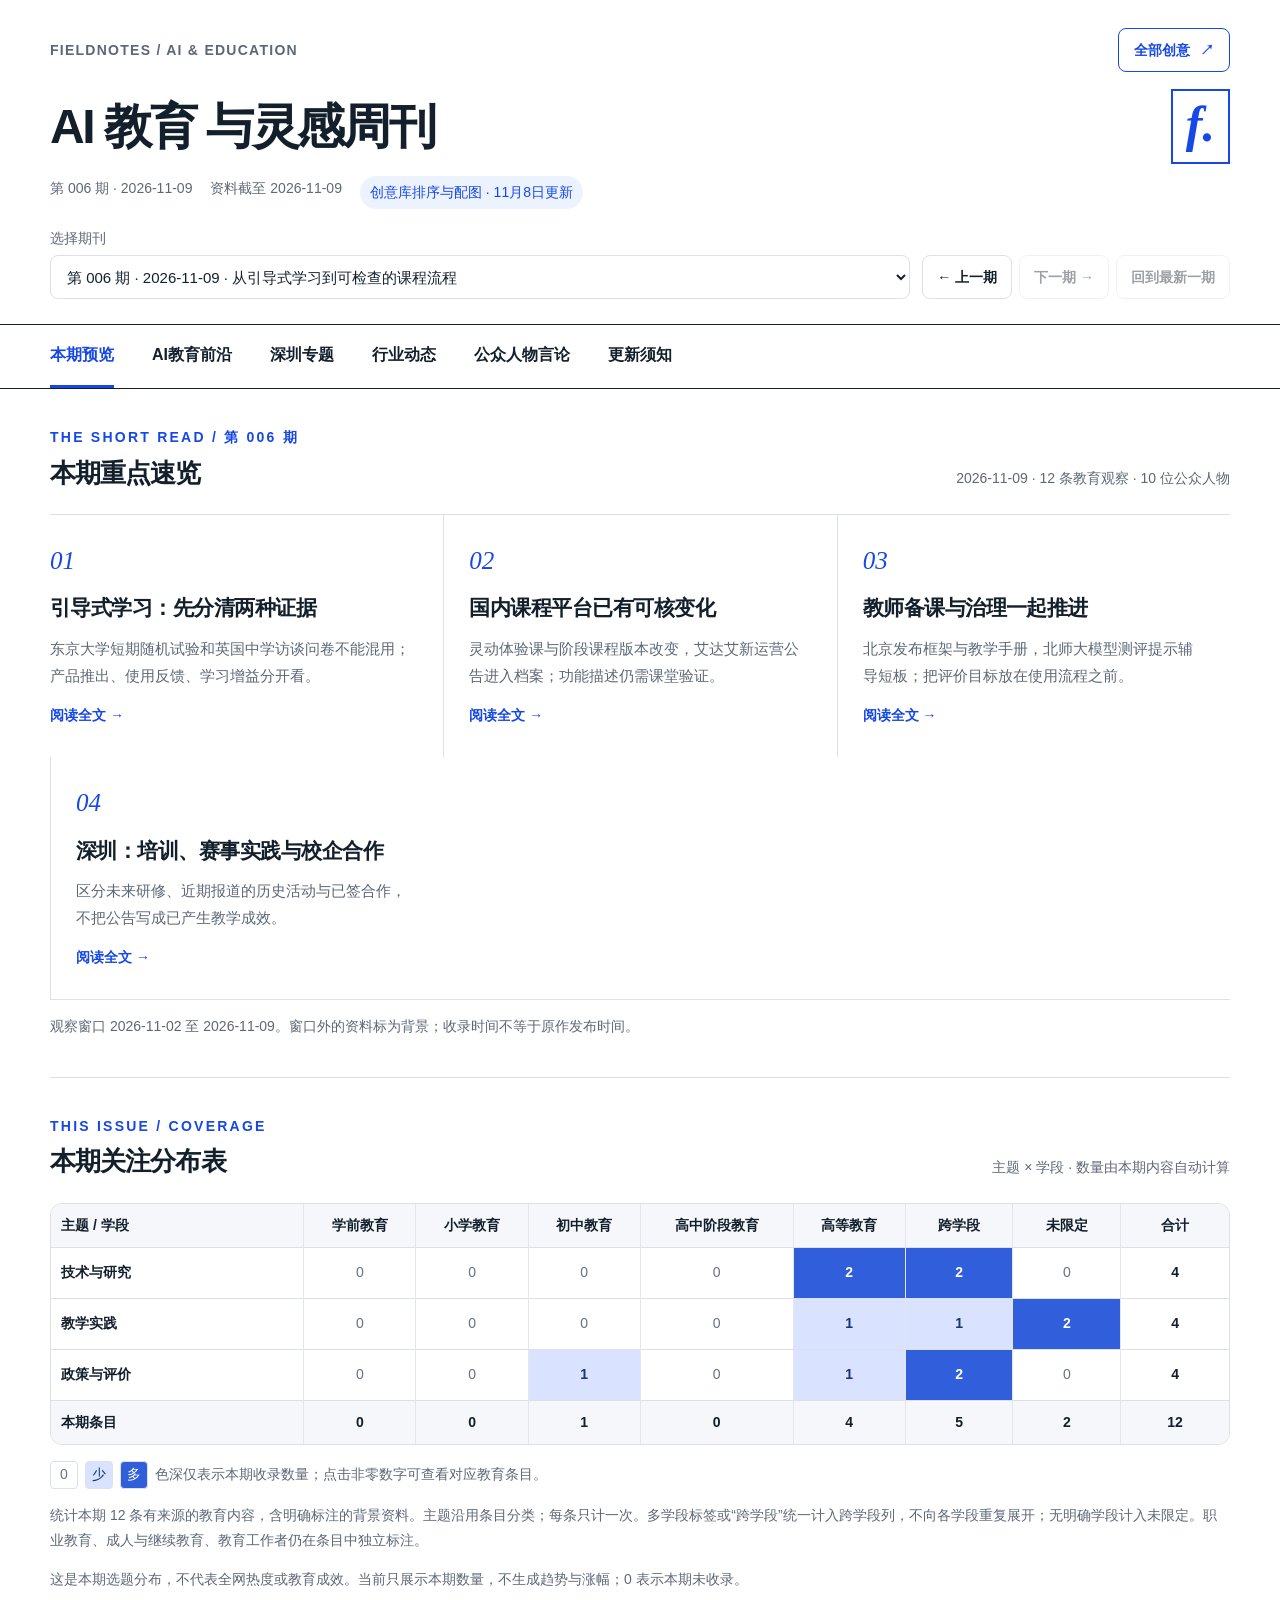
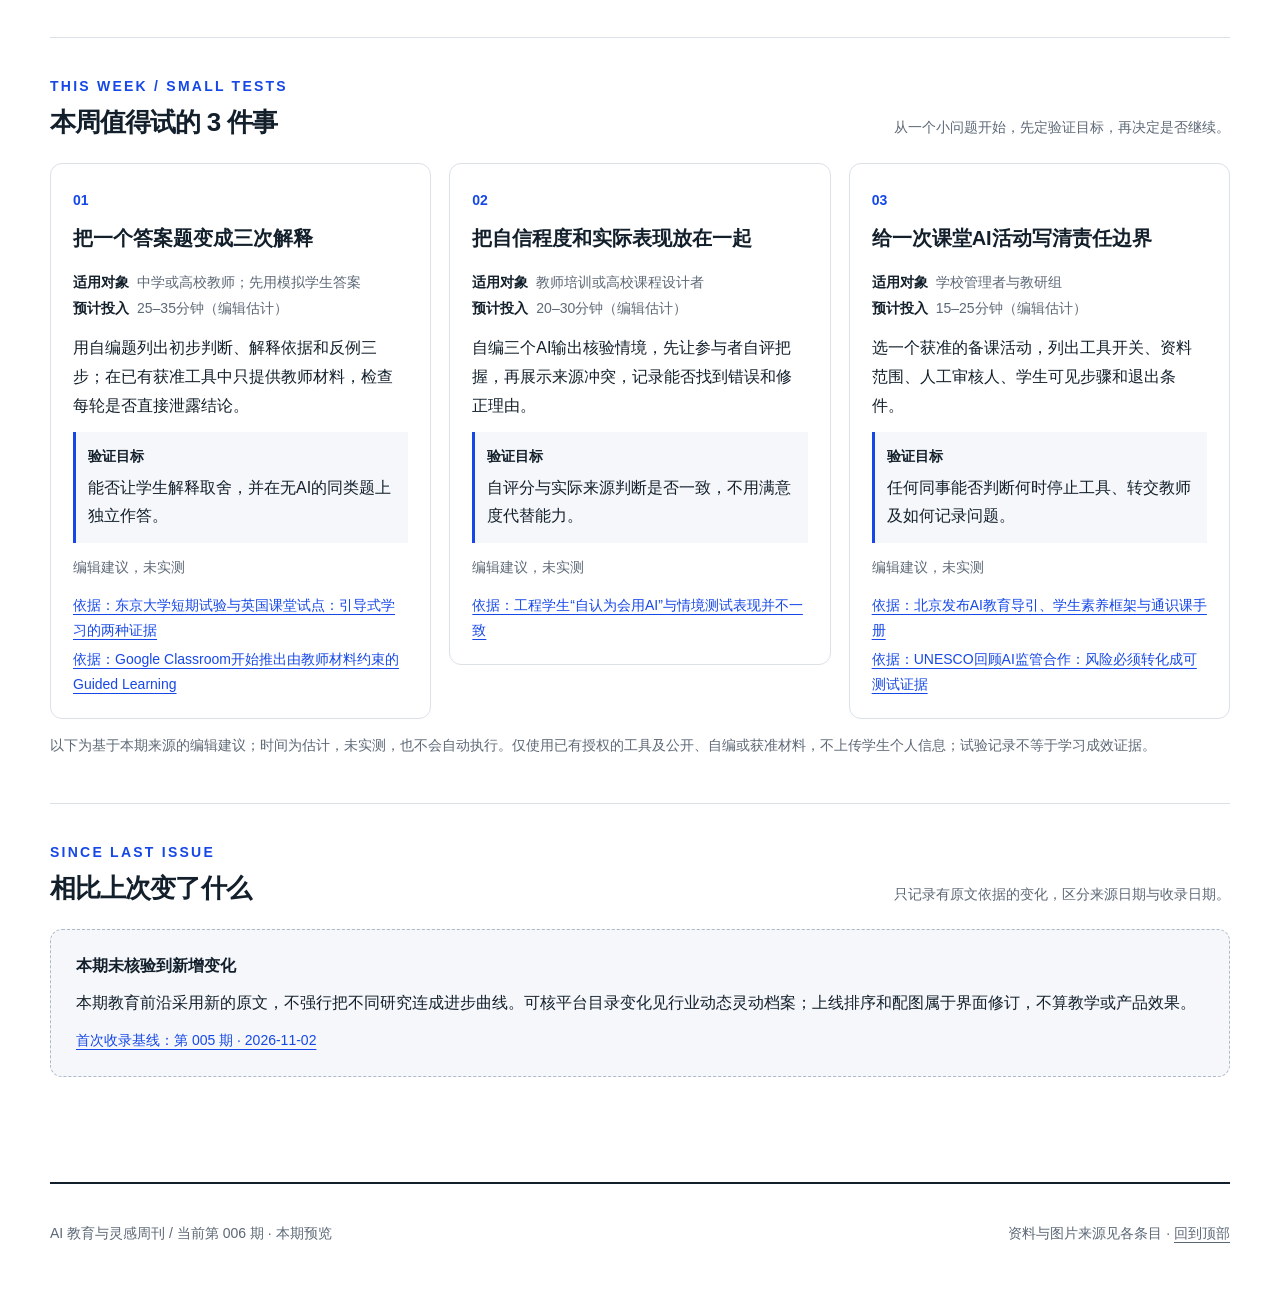
==== commit 953f569a: "Publish user-approved issue 006 with 83 cumulative ideas; preserve historical editions and date sort" ====
--- a/src/index.html
+++ b/src/index.html
@@ -1,4 +1,4 @@
-<!doctype html><html lang="zh-CN"><head><meta charset="utf-8"><meta name="viewport" content="width=device-width,initial-scale=1"><meta name="color-scheme" content="light"><meta name="description" content="六页式AI教育周刊与独立累计创意库，保留公开来源与证据边界。"><title>AI 教育与灵感周刊 · 第 005 期</title><style>:root{--ink:#13202c;--blue:#1648e8;--pale:#edf2ff;--line:#dbe1e7;--muted:#5d6876;--paper:#fff;--soft:#f5f7fa;--radius:16px}*{box-sizing:border-box}html{scroll-behavior:smooth;scroll-padding-top:82px}body{margin:0;background:var(--paper);color:var(--ink);font-family:Inter,-apple-system,BlinkMacSystemFont,"Segoe UI","Noto Sans CJK SC","PingFang SC","Microsoft Yahei",sans-serif;font-size:16px;line-height:1.75;-webkit-font-smoothing:antialiased}a{color:var(--blue);text-underline-offset:4px}a:hover{color:#092daf}button,summary,a{-webkit-tap-highlight-color:transparent}button{font:inherit}button:focus-visible,a:focus-visible,summary:focus-visible{outline:3px solid #6f95ff;outline-offset:4px}[hidden]{display:none!important}.wrap{width:min(1180px,calc(100% - 80px));margin:auto}.masthead{padding:28px 0 24px}.eyebrow{display:flex;align-items:center;justify-content:space-between;gap:16px;font-size:13px;letter-spacing:.09em;color:var(--muted);font-weight:650}.edition{color:var(--blue);font-size:13px;background:var(--pale);padding:4px 10px;border-radius:100px;letter-spacing:0}.brand{display:flex;align-items:center;justify-content:space-between;gap:24px;margin:17px 0 12px}.brand h1{font-size:clamp(28px,4vw,48px);line-height:1.2;letter-spacing:-.05em;margin:0;font-weight:800}.mark{font-family:Georgia,serif;font-size:50px;line-height:1;font-style:italic;font-weight:800;color:var(--blue);border:2px solid var(--blue);padding:8px 13px 13px}.meta{font-size:14px;color:var(--muted);margin:0;display:flex;flex-wrap:wrap;gap:3px 18px}.nav-shell{border-block:1px solid var(--ink);background:#fffffff2;backdrop-filter:blur(12px);position:sticky;top:0;z-index:20}.nav{display:flex;gap:27px;overflow:auto;scrollbar-width:none}.nav::-webkit-scrollbar{display:none}.nav a{color:var(--ink);white-space:nowrap;text-decoration:none;font-size:14px;font-weight:700;display:block;padding:15px 0;border-bottom:3px solid transparent;min-height:54px}.nav a:hover,.nav a.active{color:var(--blue);border-bottom-color:var(--blue)}main{padding-bottom:60px}.summary-section{padding:36px 0 38px}.section-head{display:flex;align-items:flex-end;justify-content:space-between;gap:20px;margin:0 0 23px}.section-head h2{font-size:26px;letter-spacing:-.035em;line-height:1.35;margin:0}.section-kicker{font-size:12px;font-weight:750;color:var(--blue);letter-spacing:.16em;margin:0 0 6px}.section-note{font-size:14px;color:var(--muted);max-width:535px;margin:0}.three-grid{display:grid;grid-template-columns:repeat(3,1fr);gap:0;border-block:1px solid var(--line)}.summary-card{padding:24px 25px 26px 0}.summary-card+.summary-card{border-left:1px solid var(--line);padding-left:25px}.summary-number{font-family:Georgia,serif;font-size:25px;color:var(--blue);font-style:italic;display:block;margin-bottom:10px}.summary-card h3{font-size:21px;line-height:1.55;margin:0 0 10px;letter-spacing:-.025em}.summary-card p{font-size:15px;margin:0;color:var(--muted);line-height:1.8}.summary-card a{display:inline-block;margin-top:14px;text-decoration:none;font-size:14px;font-weight:700;min-height:28px}.scope-note{font-size:13px;color:var(--muted);margin:15px 0 0;line-height:1.7}.section{padding:36px 0 45px;border-top:1px solid var(--line)}.news-grid{display:grid;grid-template-columns:1fr 1fr;gap:22px}.news-card{border:1px solid var(--line);border-radius:var(--radius);padding:26px;overflow:hidden;min-width:0}.card-top{display:flex;justify-content:space-between;gap:12px;align-items:flex-start;font-size:13px;color:var(--muted);margin-bottom:14px}.pill{font-size:12px;line-height:1.5;display:inline-block;padding:4px 8px;border-radius:5px;color:#1544c2;background:var(--pale);font-weight:650}.pill.neutral{color:var(--muted);background:#eef1f5}.news-card h3{font-size:21px;line-height:1.55;margin:0 0 15px;letter-spacing:-.025em}.news-card .lead{font-size:16px;margin:0 0 17px}.detail-line{margin:10px 0;color:var(--muted);font-size:15px;line-height:1.8}.detail-line strong{color:var(--ink);display:inline;font-weight:700}.detail-line.application{background:var(--soft);padding:12px 15px;border-left:3px solid var(--blue);margin:17px 0}.facts{font-size:13px;color:var(--muted);margin-top:17px;line-height:1.7;border-top:1px dashed var(--line);padding-top:12px}.sources{display:flex;flex-wrap:wrap;gap:5px 16px;margin:13px 0 0}.sources a{font-size:13px;text-decoration:underline;overflow-wrap:anywhere}.x-grid{display:grid;grid-template-columns:1fr 1fr;gap:22px}.x-card{padding:25px;background:var(--soft);border-radius:var(--radius)}.x-card h3{font-size:20px;margin:0 0 10px}.x-card p{font-size:15px;margin:8px 0}.metrics{font-size:13px;color:var(--muted);border-top:1px solid var(--line);padding-top:12px}.filter-row{display:flex;gap:8px;flex-wrap:wrap;margin:21px 0}.filter{border:1px solid var(--line);border-radius:100px;padding:7px 15px;background:#fff;color:var(--muted);cursor:pointer;font-size:14px;min-height:40px}.filter[aria-pressed=true]{background:var(--ink);color:#fff;border-color:var(--ink)}.result-count{font-size:13px;color:var(--muted);margin:-8px 0 20px}.creative-grid{display:grid;grid-template-columns:repeat(3,1fr);gap:24px;align-items:start}.creative-card{border:1px solid var(--line);border-radius:var(--radius);overflow:hidden;min-width:0;background:#fff}.figure{margin:0;background:#edf0f5;overflow:hidden}.figure a{display:block}.figure img{display:block;width:100%;height:auto;aspect-ratio:16/10;object-fit:cover;object-position:center}.figure figcaption{font-size:12px;line-height:1.65;padding:9px 15px;color:var(--muted);background:var(--soft)}.evidence-gap{min-height:156px;display:flex;flex-direction:column;justify-content:center;padding:24px;color:var(--muted);font-size:14px;background:repeating-linear-gradient(135deg,#f5f7fa,#f5f7fa 10px,#edf0f4 10px,#edf0f4 11px)}.evidence-gap strong{color:var(--ink);font-size:16px}.creative-body{padding:21px}.creative-body h3{font-size:21px;line-height:1.5;letter-spacing:-.035em;margin:11px 0 13px}.creative-body p{font-size:15px;margin:10px 0}.creative-number{font-size:12px;font-weight:700;color:var(--muted);margin-right:9px}.tools{font-size:13px!important;color:var(--muted)}.tools strong{font-weight:600;color:var(--ink)}details{margin-top:15px;border-top:1px solid var(--line);padding-top:12px}summary{cursor:pointer;font-weight:700;font-size:14px;color:var(--blue);padding:4px 0;min-height:36px}details p{font-size:14px!important;line-height:1.9}details p strong{display:block;color:var(--ink)}.creative-body .facts{font-size:12px}.empty-filter{background:var(--soft);padding:28px;border-radius:12px;color:var(--muted)}.watchlist-grid{display:grid;grid-template-columns:repeat(4,1fr);gap:18px}.watch-group{padding:22px;background:var(--soft);border-radius:12px}.watch-group h3{font-size:16px;margin:0 0 15px;color:var(--blue)}.watch-item{border-top:1px solid var(--line);padding:13px 0 0;margin-top:13px}.watch-item:first-of-type{padding-top:0;margin-top:0;border-top:0}.watch-item a{font-size:15px;font-weight:700;text-decoration:none}.watch-item p{font-size:13px;margin:4px 0;color:var(--muted);line-height:1.7}.archive{display:flex;gap:24px;align-items:center;justify-content:space-between;background:var(--pale);border-radius:12px;padding:23px 26px}.archive h3{font-size:18px;margin:0 0 5px}.archive p{font-size:14px;margin:0;color:var(--muted)}.archive a{white-space:nowrap;font-size:14px;font-weight:700}.method{display:grid;grid-template-columns:1fr 1fr;gap:35px}.method h3{font-size:16px;margin:0 0 12px}.method p,.method li{font-size:14px;color:var(--muted);line-height:1.9}.method ol{padding-left:21px;margin:0}.footer{border-top:2px solid var(--ink);padding:23px 0 35px;font-size:13px;color:var(--muted)}.footer-inner{display:flex;justify-content:space-between;gap:20px}.footer a{color:var(--muted)}.skip{position:absolute;left:12px;top:-90px;z-index:40;padding:10px;background:#fff}.skip:focus{top:10px}.note-box{padding:17px 20px;background:var(--soft);border-radius:10px;font-size:14px;color:var(--muted);margin:15px 0}.all-source-label{font-size:12px;color:var(--muted)}
+<!doctype html><html lang="zh-CN"><head><meta charset="utf-8"><meta name="viewport" content="width=device-width,initial-scale=1"><meta name="color-scheme" content="light"><meta name="description" content="六页式AI教育周刊与独立累计创意库，保留公开来源与证据边界。"><title>AI 教育与灵感周刊 · 第 006 期</title><style>:root{--ink:#13202c;--blue:#1648e8;--pale:#edf2ff;--line:#dbe1e7;--muted:#5d6876;--paper:#fff;--soft:#f5f7fa;--radius:16px}*{box-sizing:border-box}html{scroll-behavior:smooth;scroll-padding-top:82px}body{margin:0;background:var(--paper);color:var(--ink);font-family:Inter,-apple-system,BlinkMacSystemFont,"Segoe UI","Noto Sans CJK SC","PingFang SC","Microsoft Yahei",sans-serif;font-size:16px;line-height:1.75;-webkit-font-smoothing:antialiased}a{color:var(--blue);text-underline-offset:4px}a:hover{color:#092daf}button,summary,a{-webkit-tap-highlight-color:transparent}button{font:inherit}button:focus-visible,a:focus-visible,summary:focus-visible{outline:3px solid #6f95ff;outline-offset:4px}[hidden]{display:none!important}.wrap{width:min(1180px,calc(100% - 80px));margin:auto}.masthead{padding:28px 0 24px}.eyebrow{display:flex;align-items:center;justify-content:space-between;gap:16px;font-size:13px;letter-spacing:.09em;color:var(--muted);font-weight:650}.edition{color:var(--blue);font-size:13px;background:var(--pale);padding:4px 10px;border-radius:100px;letter-spacing:0}.brand{display:flex;align-items:center;justify-content:space-between;gap:24px;margin:17px 0 12px}.brand h1{font-size:clamp(28px,4vw,48px);line-height:1.2;letter-spacing:-.05em;margin:0;font-weight:800}.mark{font-family:Georgia,serif;font-size:50px;line-height:1;font-style:italic;font-weight:800;color:var(--blue);border:2px solid var(--blue);padding:8px 13px 13px}.meta{font-size:14px;color:var(--muted);margin:0;display:flex;flex-wrap:wrap;gap:3px 18px}.nav-shell{border-block:1px solid var(--ink);background:#fffffff2;backdrop-filter:blur(12px);position:sticky;top:0;z-index:20}.nav{display:flex;gap:27px;overflow:auto;scrollbar-width:none}.nav::-webkit-scrollbar{display:none}.nav a{color:var(--ink);white-space:nowrap;text-decoration:none;font-size:14px;font-weight:700;display:block;padding:15px 0;border-bottom:3px solid transparent;min-height:54px}.nav a:hover,.nav a.active{color:var(--blue);border-bottom-color:var(--blue)}main{padding-bottom:60px}.summary-section{padding:36px 0 38px}.section-head{display:flex;align-items:flex-end;justify-content:space-between;gap:20px;margin:0 0 23px}.section-head h2{font-size:26px;letter-spacing:-.035em;line-height:1.35;margin:0}.section-kicker{font-size:12px;font-weight:750;color:var(--blue);letter-spacing:.16em;margin:0 0 6px}.section-note{font-size:14px;color:var(--muted);max-width:535px;margin:0}.three-grid{display:grid;grid-template-columns:repeat(3,1fr);gap:0;border-block:1px solid var(--line)}.summary-card{padding:24px 25px 26px 0}.summary-card+.summary-card{border-left:1px solid var(--line);padding-left:25px}.summary-number{font-family:Georgia,serif;font-size:25px;color:var(--blue);font-style:italic;display:block;margin-bottom:10px}.summary-card h3{font-size:21px;line-height:1.55;margin:0 0 10px;letter-spacing:-.025em}.summary-card p{font-size:15px;margin:0;color:var(--muted);line-height:1.8}.summary-card a{display:inline-block;margin-top:14px;text-decoration:none;font-size:14px;font-weight:700;min-height:28px}.scope-note{font-size:13px;color:var(--muted);margin:15px 0 0;line-height:1.7}.section{padding:36px 0 45px;border-top:1px solid var(--line)}.news-grid{display:grid;grid-template-columns:1fr 1fr;gap:22px}.news-card{border:1px solid var(--line);border-radius:var(--radius);padding:26px;overflow:hidden;min-width:0}.card-top{display:flex;justify-content:space-between;gap:12px;align-items:flex-start;font-size:13px;color:var(--muted);margin-bottom:14px}.pill{font-size:12px;line-height:1.5;display:inline-block;padding:4px 8px;border-radius:5px;color:#1544c2;background:var(--pale);font-weight:650}.pill.neutral{color:var(--muted);background:#eef1f5}.news-card h3{font-size:21px;line-height:1.55;margin:0 0 15px;letter-spacing:-.025em}.news-card .lead{font-size:16px;margin:0 0 17px}.detail-line{margin:10px 0;color:var(--muted);font-size:15px;line-height:1.8}.detail-line strong{color:var(--ink);display:inline;font-weight:700}.detail-line.application{background:var(--soft);padding:12px 15px;border-left:3px solid var(--blue);margin:17px 0}.facts{font-size:13px;color:var(--muted);margin-top:17px;line-height:1.7;border-top:1px dashed var(--line);padding-top:12px}.sources{display:flex;flex-wrap:wrap;gap:5px 16px;margin:13px 0 0}.sources a{font-size:13px;text-decoration:underline;overflow-wrap:anywhere}.x-grid{display:grid;grid-template-columns:1fr 1fr;gap:22px}.x-card{padding:25px;background:var(--soft);border-radius:var(--radius)}.x-card h3{font-size:20px;margin:0 0 10px}.x-card p{font-size:15px;margin:8px 0}.metrics{font-size:13px;color:var(--muted);border-top:1px solid var(--line);padding-top:12px}.filter-row{display:flex;gap:8px;flex-wrap:wrap;margin:21px 0}.filter{border:1px solid var(--line);border-radius:100px;padding:7px 15px;background:#fff;color:var(--muted);cursor:pointer;font-size:14px;min-height:40px}.filter[aria-pressed=true]{background:var(--ink);color:#fff;border-color:var(--ink)}.result-count{font-size:13px;color:var(--muted);margin:-8px 0 20px}.creative-grid{display:grid;grid-template-columns:repeat(3,1fr);gap:24px;align-items:start}.creative-card{border:1px solid var(--line);border-radius:var(--radius);overflow:hidden;min-width:0;background:#fff}.figure{margin:0;background:#edf0f5;overflow:hidden}.figure a{display:block}.figure img{display:block;width:100%;height:auto;aspect-ratio:16/10;object-fit:cover;object-position:center}.figure figcaption{font-size:12px;line-height:1.65;padding:9px 15px;color:var(--muted);background:var(--soft)}.evidence-gap{min-height:156px;display:flex;flex-direction:column;justify-content:center;padding:24px;color:var(--muted);font-size:14px;background:repeating-linear-gradient(135deg,#f5f7fa,#f5f7fa 10px,#edf0f4 10px,#edf0f4 11px)}.evidence-gap strong{color:var(--ink);font-size:16px}.creative-body{padding:21px}.creative-body h3{font-size:21px;line-height:1.5;letter-spacing:-.035em;margin:11px 0 13px}.creative-body p{font-size:15px;margin:10px 0}.creative-number{font-size:12px;font-weight:700;color:var(--muted);margin-right:9px}.tools{font-size:13px!important;color:var(--muted)}.tools strong{font-weight:600;color:var(--ink)}details{margin-top:15px;border-top:1px solid var(--line);padding-top:12px}summary{cursor:pointer;font-weight:700;font-size:14px;color:var(--blue);padding:4px 0;min-height:36px}details p{font-size:14px!important;line-height:1.9}details p strong{display:block;color:var(--ink)}.creative-body .facts{font-size:12px}.empty-filter{background:var(--soft);padding:28px;border-radius:12px;color:var(--muted)}.watchlist-grid{display:grid;grid-template-columns:repeat(4,1fr);gap:18px}.watch-group{padding:22px;background:var(--soft);border-radius:12px}.watch-group h3{font-size:16px;margin:0 0 15px;color:var(--blue)}.watch-item{border-top:1px solid var(--line);padding:13px 0 0;margin-top:13px}.watch-item:first-of-type{padding-top:0;margin-top:0;border-top:0}.watch-item a{font-size:15px;font-weight:700;text-decoration:none}.watch-item p{font-size:13px;margin:4px 0;color:var(--muted);line-height:1.7}.archive{display:flex;gap:24px;align-items:center;justify-content:space-between;background:var(--pale);border-radius:12px;padding:23px 26px}.archive h3{font-size:18px;margin:0 0 5px}.archive p{font-size:14px;margin:0;color:var(--muted)}.archive a{white-space:nowrap;font-size:14px;font-weight:700}.method{display:grid;grid-template-columns:1fr 1fr;gap:35px}.method h3{font-size:16px;margin:0 0 12px}.method p,.method li{font-size:14px;color:var(--muted);line-height:1.9}.method ol{padding-left:21px;margin:0}.footer{border-top:2px solid var(--ink);padding:23px 0 35px;font-size:13px;color:var(--muted)}.footer-inner{display:flex;justify-content:space-between;gap:20px}.footer a{color:var(--muted)}.skip{position:absolute;left:12px;top:-90px;z-index:40;padding:10px;background:#fff}.skip:focus{top:10px}.note-box{padding:17px 20px;background:var(--soft);border-radius:10px;font-size:14px;color:var(--muted);margin:15px 0}.all-source-label{font-size:12px;color:var(--muted)}
 @media(max-width:1000px){.wrap{width:calc(100% - 48px)}.creative-grid{grid-template-columns:repeat(2,1fr)}.watchlist-grid{grid-template-columns:repeat(2,1fr)}.summary-card h3{font-size:19px}.section-note{max-width:450px}.nav{gap:23px}}
 @media(max-width:650px){.wrap{width:calc(100% - 36px)}.masthead{padding:20px 0 19px}.eyebrow{font-size:11px;gap:8px;letter-spacing:.07em}.edition{font-size:11px;padding:3px 8px;white-space:nowrap}.brand{margin:17px 0 13px;gap:12px}.brand h1{font-size:30px;letter-spacing:-.055em;line-height:1.28}.mark{font-size:33px;padding:7px 8px 10px;border-width:1.5px}.meta{font-size:12px;gap:3px 12px}.nav{gap:23px}.nav a{font-size:13px;padding:13px 0;min-height:51px}.summary-section{padding:27px 0 27px}.section-head{display:block;margin-bottom:19px}.section-head h2{font-size:24px}.section-note{font-size:14px;margin-top:9px}.three-grid{grid-template-columns:1fr}.summary-card{padding:19px 0 20px;display:grid;grid-template-columns:33px 1fr;column-gap:9px}.summary-card+.summary-card{border-left:0;border-top:1px solid var(--line);padding:20px 0}.summary-number{grid-row:1/4;font-size:23px;margin:0;line-height:1.45}.summary-card h3{font-size:20px;margin-bottom:7px}.summary-card p{font-size:14px}.summary-card a{margin-top:9px}.scope-note{font-size:12px}.section{padding:28px 0 32px}.news-grid,.x-grid{grid-template-columns:1fr;gap:16px}.news-card{padding:21px;border-radius:12px}.news-card h3{font-size:20px}.news-card .lead{font-size:15px}.detail-line{font-size:14px}.creative-grid{grid-template-columns:1fr;gap:20px}.creative-body{padding:21px}.creative-body h3{font-size:22px}.creative-body p{font-size:16px}.figure img{aspect-ratio:16/10}.filter-row{gap:7px;margin:18px 0}.filter{font-size:13px;padding:7px 13px}.watchlist-grid{gap:12px}.watch-group{padding:16px}.watch-item a{font-size:14px}.archive{align-items:flex-start;flex-direction:column;gap:12px;padding:20px}.method{grid-template-columns:1fr;gap:24px}.footer-inner{display:block}.footer-inner p{margin:4px 0}.facts{font-size:12px}}
 @media(prefers-reduced-motion:reduce){html{scroll-behavior:auto}*{transition:none!important}}
@@ -46,39 +46,39 @@
 .news-card>.figure,.shenzhen-card>.figure,.industry-card>.figure{margin:16px 0 20px;border-radius:10px;border:1px solid var(--line)}.news-card>.figure img,.shenzhen-card>.figure img,.industry-card>.figure img{max-height:300px;object-fit:contain}
 
 .portrait-reference{width:140px!important;height:100px!important;object-fit:contain!important;border-radius:6px!important}.portrait-kind{font-size:13px!important;color:var(--muted)}
-</style></head><body><a class="skip" href="#main">跳到正文</a><header class="wrap masthead" id="top"><div class="eyebrow"><span>FIELDNOTES / AI & EDUCATION</span><a id="open-library" class="library-shortcut" href="#issue=005&amp;page=preview&amp;view=library" data-open-library>全部创意 <span aria-hidden="true">↗</span></a></div><div class="brand"><h1><span>AI 教育</span><span>与灵感周刊</span></h1><span class="mark" aria-hidden="true">f.</span></div><p class="meta"><span id="issue-label">第 005 期 · 2026-11-02</span><span>资料截至 2026-11-02</span><span class="edition">创意库排序与配图 · 11月8日更新</span></p><div class="issue-toolbar" id="issue-toolbar"><label class="issue-picker" for="issue-select">选择期刊<select id="issue-select"><option value="005" selected>第 005 期 · 2026-11-02 · 把AI课堂变成可检查的学习过程</option><option value="004">第 004 期 · 2026-10-26 · 让AI走进真实任务：教学证据与硬件创意</option><option value="003">第 003 期 · 2026-10-19 · 从工具采用到学习证据</option><option value="002">第 002 期 · 2026-10-12 · 从AI辅助到独立学习</option><option value="001">第 001 期 · 2026-10-06 · 全球 AI 教育与创意观察</option></select></label><div class="issue-buttons"><button id="previous-issue" class="button" disabled>← 上一期</button><button id="next-issue" class="button" disabled>下一期 →</button><button id="latest-issue" class="button" disabled>回到最新一期</button></div></div><p class="sr-only" id="issue-status" aria-live="polite"></p></header><div class="nav-shell" id="weekly-navigation"><nav class="wrap nav" aria-label="周报页面"><a href="#issue=005&amp;page=preview" data-page="preview" class="active" aria-current="page">本期预览</a><a href="#issue=005&amp;page=education" data-page="education">AI教育前沿</a><a href="#issue=005&amp;page=shenzhen" data-page="shenzhen">深圳专题</a><a href="#issue=005&amp;page=industry" data-page="industry">行业动态</a><a href="#issue=005&amp;page=people" data-page="people">公众人物言论</a><a href="#issue=005&amp;page=updates" data-page="updates">更新须知</a></nav></div><main class="wrap" id="main"><noscript><p class="nojs">请启用浏览器 JavaScript 以使用六个页面、切期与独立创意库。当前显示最新一期预览。</p></noscript><div id="weekly-panel"><div id="issue-content"><div class="weekly-page" id="page-preview" data-weekly-page="preview"><section class="summary-section" id="digest"><div class="section-head"><div><p class="section-kicker">THE SHORT READ / 第 005 期</p><h2>本期重点速览</h2></div><p class="section-note">2026-11-02 · 12 条教育观察 · 10 位公众人物</p></div><div class="three-grid"><article class="summary-card"><span class="summary-number">01</span><h3>中国大陆AI课程竞争对照</h3><p>8个大陆品牌/项目对照：创作课包、校端平台、编程硬件与AI少年派现场招生案例。价格、工商和交付未核之处分别标注。</p><a href="#issue=005&amp;page=industry&amp;focus=mainland-competitors" data-page="industry" data-focus="mainland-competitors">阅读全文 →</a></article><article class="summary-card"><span class="summary-number">02</span><h3>查证成为故事课的一部分</h3><p>13–15岁工具包用游戏助手与气候帖子训练判断；不要求学生直接使用AI。</p><a href="#issue=005&amp;page=education&amp;focus=e005-05" data-page="education" data-focus="e005-05">阅读全文 →</a></article><article class="summary-card"><span class="summary-number">03</span><h3>作品完成，不等于能力形成</h3><p>元认知研究、同伴协作报告和REAL框架共同提示：保留独立判断与修改证据。</p><a href="#issue=005&amp;page=education&amp;focus=e005-02" data-page="education" data-focus="e005-02">阅读全文 →</a></article><article class="summary-card"><span class="summary-number">04</span><h3>教师培训以教学成品收尾</h3><p>UMSL免费12小时课程把测验和课堂作品纳入结业要求，效果与跨境资格仍待核。</p><a href="#issue=005&amp;page=education&amp;focus=e005-06" data-page="education" data-focus="e005-06">阅读全文 →</a></article><article class="summary-card"><span class="summary-number">05</span><h3>小学课程强调过程与责任</h3><p>香港拟定框架计划2028/29推行；北京蓝皮书提供学校场景分类，不能把计划和样本当成效。</p><a href="#issue=005&amp;page=education&amp;focus=e005-09" data-page="education" data-focus="e005-09">阅读全文 →</a></article></div><p class="scope-note">观察窗口 2026-10-26 至 2026-11-02。窗口外的资料标为背景；收录时间不等于原作发布时间。</p></section><section class="section" id="distribution"><div class="section-head"><div><p class="section-kicker">THIS ISSUE / COVERAGE</p><h2>本期关注分布表</h2></div><p class="section-note">主题 × 学段 · 数量由本期内容自动计算</p></div><div class="matrix-scroll" role="region" aria-label="本期关注分布表，可横向滚动" tabindex="0"><table class="attention-table"><caption class="sr-only">第 005 期教育收录：按原有主题标签与单一学段桶统计，共 12 条。</caption><thead><tr><th scope="col">主题 / 学段</th><th scope="col">学前教育</th><th scope="col">小学教育</th><th scope="col">初中教育</th><th scope="col">高中阶段教育</th><th scope="col">高等教育</th><th scope="col">跨学段</th><th scope="col">未限定</th><th scope="col">合计</th></tr></thead><tbody><tr><th scope="row">技术与研究</th><td class="heat heat-0" data-topic="技术与研究" data-stage="学前教育" data-count="0"><span>0</span></td><td class="heat heat-0" data-topic="技术与研究" data-stage="小学教育" data-count="0"><span>0</span></td><td class="heat heat-0" data-topic="技术与研究" data-stage="初中教育" data-count="0"><span>0</span></td><td class="heat heat-0" data-topic="技术与研究" data-stage="高中阶段教育" data-count="0"><span>0</span></td><td class="heat heat-4" data-topic="技术与研究" data-stage="高等教育" data-count="3"><a href="#issue=005&amp;page=education&amp;focus=e005-02" data-page="education" data-focus="e005-02" aria-label="技术与研究，高等教育，3 条，查看教育前沿">3</a></td><td class="heat heat-1" data-topic="技术与研究" data-stage="跨学段" data-count="1"><a href="#issue=005&amp;page=education&amp;focus=e005-01" data-page="education" data-focus="e005-01" aria-label="技术与研究，跨学段，1 条，查看教育前沿">1</a></td><td class="heat heat-0" data-topic="技术与研究" data-stage="未限定" data-count="0"><span>0</span></td><td class="row-total">4</td></tr><tr><th scope="row">教学实践</th><td class="heat heat-0" data-topic="教学实践" data-stage="学前教育" data-count="0"><span>0</span></td><td class="heat heat-0" data-topic="教学实践" data-stage="小学教育" data-count="0"><span>0</span></td><td class="heat heat-1" data-topic="教学实践" data-stage="初中教育" data-count="1"><a href="#issue=005&amp;page=education&amp;focus=e005-05" data-page="education" data-focus="e005-05" aria-label="教学实践，初中教育，1 条，查看教育前沿">1</a></td><td class="heat heat-0" data-topic="教学实践" data-stage="高中阶段教育" data-count="0"><span>0</span></td><td class="heat heat-3" data-topic="教学实践" data-stage="高等教育" data-count="2"><a href="#issue=005&amp;page=education&amp;focus=e005-07" data-page="education" data-focus="e005-07" aria-label="教学实践，高等教育，2 条，查看教育前沿">2</a></td><td class="heat heat-0" data-topic="教学实践" data-stage="跨学段" data-count="0"><span>0</span></td><td class="heat heat-1" data-topic="教学实践" data-stage="未限定" data-count="1"><a href="#issue=005&amp;page=education&amp;focus=e005-06" data-page="education" data-focus="e005-06" aria-label="教学实践，未限定，1 条，查看教育前沿">1</a></td><td class="row-total">4</td></tr><tr><th scope="row">政策与评价</th><td class="heat heat-0" data-topic="政策与评价" data-stage="学前教育" data-count="0"><span>0</span></td><td class="heat heat-1" data-topic="政策与评价" data-stage="小学教育" data-count="1"><a href="#issue=005&amp;page=education&amp;focus=e005-09" data-page="education" data-focus="e005-09" aria-label="政策与评价，小学教育，1 条，查看教育前沿">1</a></td><td class="heat heat-0" data-topic="政策与评价" data-stage="初中教育" data-count="0"><span>0</span></td><td class="heat heat-0" data-topic="政策与评价" data-stage="高中阶段教育" data-count="0"><span>0</span></td><td class="heat heat-3" data-topic="政策与评价" data-stage="高等教育" data-count="2"><a href="#issue=005&amp;page=education&amp;focus=e005-11" data-page="education" data-focus="e005-11" aria-label="政策与评价，高等教育，2 条，查看教育前沿">2</a></td><td class="heat heat-1" data-topic="政策与评价" data-stage="跨学段" data-count="1"><a href="#issue=005&amp;page=education&amp;focus=e005-10" data-page="education" data-focus="e005-10" aria-label="政策与评价，跨学段，1 条，查看教育前沿">1</a></td><td class="heat heat-0" data-topic="政策与评价" data-stage="未限定" data-count="0"><span>0</span></td><td class="row-total">4</td></tr></tbody><tfoot><tr><th scope="row">本期条目</th><td>0</td><td>1</td><td>1</td><td>0</td><td>7</td><td>2</td><td>1</td><td>12</td></tr></tfoot></table></div><p class="matrix-key"><span class="heat heat-0">0</span><span class="heat heat-2">少</span><span class="heat heat-4">多</span> 色深仅表示本期收录数量；点击非零数字可查看对应教育条目。</p><p class="criteria-note">统计本期 12 条有来源的教育内容，含明确标注的背景资料。主题沿用条目分类；每条只计一次。多学段标签或“跨学段”统一计入跨学段列，不向各学段重复展开；无明确学段计入未限定。职业教育、成人与继续教育、教育工作者仍在条目中独立标注。</p><p class="criteria-note">这是本期选题分布，不代表全网热度或教育成效。当前只展示本期数量，不生成趋势与涨幅；0 表示本期未收录。</p></section><section class="section" id="experiments"><div class="section-head"><div><p class="section-kicker">THIS WEEK / SMALL TESTS</p><h2>本周值得试的 3 件事</h2></div><p class="section-note">从一个小问题开始，先定验证目标，再决定是否继续。</p></div><div class="experiment-grid"><article class="experiment-card" id="try-005-1"><span class="experiment-number">01</span><h3>给“热心机器人”划三条边界</h3><p class="experiment-meta"><strong>适用对象</strong>初中教师；参考原工具包13–15岁范围，低龄另行改编<br><strong>预计投入</strong>30–40分钟（编辑估计）</p><p>教师自编一段游戏助手对话，混入缺来源事实、索取个人信息和合理提示三类语句。小组逐句标记，找可信材料核验，再写一版更安全的回答。无需学生注册AI账号。</p><p class="verification-goal"><strong>验证目标</strong>学生能否说清为什么不信某句话、什么信息不该给，以及去哪里核验。</p><p class="experiment-status">编辑建议，未实测</p><div class="sources"><a href="#issue=005&amp;page=education&amp;focus=e005-05" data-page="education" data-focus="e005-05">依据：微软与Cyberlite把查证和隐私放进故事任务</a></div></article><article class="experiment-card" id="try-005-2"><span class="experiment-number">02</span><h3>作品旁留一页“我为什么改”</h3><p class="experiment-meta"><strong>适用对象</strong>小学以上教师按学段改编；本期研究证据来自高校，不外推儿童成效<br><strong>预计投入</strong>35分钟（编辑估计）</p><p>学生先独立画或写草稿，再由教师展示两条AI建议。每人选择接受或拒绝，记录理由、证据和修改痕迹，最后不看AI独立解释作品。</p><p class="verification-goal"><strong>验证目标</strong>评价能否区分作品美观、个人投入与独立说明，不以满意度代替学习证据。</p><p class="experiment-status">编辑建议，未实测</p><div class="sources"><a href="#issue=005&amp;page=education&amp;focus=e005-02" data-page="education" data-focus="e005-02">依据：一年行为追踪显示AI使用中的元认知分化</a><a href="#issue=005&amp;page=education&amp;focus=e005-04" data-page="education" data-focus="e005-04">依据：AI共情反馈研究：参与感关联不等于成绩提升</a></div></article><article class="experiment-card" id="try-005-3"><span class="experiment-number">03</span><h3>把师训结业改成一份可试教课案</h3><p class="experiment-meta"><strong>适用对象</strong>教育工作者、课程开发与教师培训团队<br><strong>预计投入</strong>45–60分钟（编辑估计）</p><p>选择一个明确学习目标，制作一页活动流程、示例作品、评价量规和数据边界。请同事依课案复述如何开展，并记录哪里仍需教师临场判断。</p><p class="verification-goal"><strong>验证目标</strong>另一位教师能否据此准备材料、组织活动并判断学生是否达到目标。</p><p class="experiment-status">编辑建议，未实测</p><div class="sources"><a href="#issue=005&amp;page=education&amp;focus=e005-06" data-page="education" data-focus="e005-06">依据：UMSL联合推出12小时免费教师AI课程</a></div></article></div><p class="criteria-note">以下为基于本期来源的编辑建议；时间为估计，未实测，也不会自动执行。仅使用已有授权的工具及公开、自编或获准材料，不上传学生个人信息；试验记录不等于学习成效证据。</p></section><section class="section" id="changes"><div class="section-head"><div><p class="section-kicker">SINCE LAST ISSUE</p><h2>相比上次变了什么</h2></div><p class="section-note">只记录有原文依据的变化，区分来源日期与收录日期。</p></div><div class="changes-baseline" data-changes-status="no-verified-change"><p><strong>本期未核验到新增变化</strong></p><p>本期前沿独立建档，不把主题相近当作同一项目持续进展。明确项目跟进见行业动态（灵动目录及两家财报）和深圳专题（003招标后的成交公告）。第004期两版本合并属于内容保留与证据增补，不改写公开004快照。</p><a href="#issue=004&amp;page=education">首次收录基线：第 004 期 · 2026-10-26</a></div></section></div><div class="weekly-page" id="page-education" data-weekly-page="education" hidden><section class="section" id="education"><div class="section-head"><div><p class="section-kicker">EDUCATION FRONTIER</p><h2>AI 教育前沿</h2></div><p class="section-note">技术与研究、教学实践、政策与评价。企业产品的商业模式与财务另见行业动态。</p></div><nav class="education-group-nav" aria-label="教育前沿分类"><a href="#issue=005&amp;page=education&amp;focus=education-group-0">技术与研究</a><a href="#issue=005&amp;page=education&amp;focus=education-group-1">教学实践</a><a href="#issue=005&amp;page=education&amp;focus=education-group-2">政策与评价</a></nav><section class="education-group" id="education-group-0" tabindex="-1"><h3>技术与研究 <span class="pill neutral">4 条</span></h3><p class="criteria-note">模型能力、学习科学与教育技术；保留具体研究及适用范围。</p><div class="news-grid"><article class="news-card" id="e005-01"><div class="card-top"><span class="pill">技术与研究</span><span>2026-10-27</span></div><h3>Google提出持续学习的“睡眠”框架</h3><div class="tag-list"><span class="pill neutral">跨学段</span></div><p class="detail-line "><strong>地区：</strong>美国／全球技术研究</p><p class="detail-line "><strong>事件日期：</strong>2026-10-27研究介绍</p><figure class="figure"><a href="https://research.google/blog/the-sleep-framework-a-new-way-for-llms-to-retain-knowledge-in-continual-learning/" target="_blank" rel="noopener noreferrer" aria-label="打开Google提出持续学习的“睡眠”框架图片来源"><img src="assets/news-images/2e6eedee604124.jpg" alt="Google提出持续学习的“睡眠”框架｜官网文章配图" loading="lazy" decoding="async" width="960" height="600"></a><figcaption>官网文章配图；版权归原来源权利人 · 私人预览参考；公开复用许可未独立确认</figcaption></figure><p class="lead">Google Research介绍在固定架构及人为设定训练规则内，通过离线记忆巩固和合成样本练习，让模型吸收新信息并减轻灾难性遗忘。作者展示持续翻译、知识吸收和长上下文等基准结果。</p><p class="all-source-label">本周发布 · 研究机构技术介绍</p><p class="detail-line "><strong>为什么值得看：</strong>教育技术观察：长期课程助手需要更新知识且不遗忘旧知识，这是可跟踪的技术方向，不是已经验证的课堂产品。</p><p class="detail-line "><strong>边界与限制：</strong>研发方技术报告；基准表现不能外推为教学效果，也不是模型拥有生物睡眠或自主改变架构。尚未独立复现。</p><div class="sources"><a href="https://research.google/blog/the-sleep-framework-a-new-way-for-llms-to-retain-knowledge-in-continual-learning/" target="_blank" rel="noopener noreferrer">原始来源 · 研究机构技术介绍</a></div><div class="facts">原文日期：2026-10-27<br>首次收录：2026-11-02 · 最新核验：2026-11-02</div></article><article class="news-card" id="e005-02"><div class="card-top"><span class="pill">技术与研究</span><span>2026-10-27</span></div><h3>一年行为追踪显示AI使用中的元认知分化</h3><div class="tag-list"><span class="pill neutral">高等教育</span></div><p class="detail-line "><strong>地区：</strong>教育研究</p><p class="detail-line "><strong>事件日期：</strong>一学年教学观察；10月27日在线发表</p><p class="lead">SAGE Open研究90名教育学研究生、18个小组的一学年讨论行为。整体元认知参与上升，但高表现组持续核验与反思，低表现组出现较多直接接受AI输出、减少深层检查的行为。</p><p class="all-source-label">本周发布 · 同行评审研究</p><p class="detail-line "><strong>为什么值得看：</strong>评价不宜只看最终作品；可记录提问、反证、修改理由及学生对AI建议的取舍。</p><p class="detail-line "><strong>边界与限制：</strong>按小组分析的行为序列研究，不是证明AI导致能力退化的随机因果试验；组内贡献差异及推广到儿童均有局限。</p><div class="sources"><a href="https://journals.sagepub.com/doi/10.1177/21582440261497399" target="_blank" rel="noopener noreferrer">原始来源 · 同行评审研究</a></div><div class="facts">原文日期：2026-10-27<br>首次收录：2026-11-02 · 最新核验：2026-11-02</div></article><article class="news-card" id="e005-03"><div class="card-top"><span class="pill">技术与研究</span><span>2026-10-27</span></div><h3>DEC与Pearson关注AI是否挤占同伴协作</h3><div class="tag-list"><span class="pill neutral">高等教育</span></div><p class="detail-line "><strong>地区：</strong>国际</p><p class="detail-line "><strong>事件日期：</strong>2026-10-27报告发布</p><figure class="figure"><a href="https://dec-web-v2.webflow.io/newsroom/ai-risks-reducing-peer-exchange-and-eroding-collaboration-new-dec-and-pearson-report-finds" target="_blank" rel="noopener noreferrer" aria-label="打开DEC与Pearson关注AI是否挤占同伴协作图片来源"><img src="assets/news-images/cc8d014bfd0b9d.jpg" alt="DEC与Pearson关注AI是否挤占同伴协作｜官网文章配图" loading="lazy" decoding="async" width="960" height="600"></a><figcaption>官网文章配图；版权归原来源权利人 · 私人预览参考；公开复用许可未独立确认</figcaption></figure><p class="lead">《Designing AI for Collaborative Learning》发布方指出：学生可能带着相似的AI答案进入小组，或让AI裁决分歧。报告梳理15种AI协作方法，并关联7种学习机制，强调决策应留在小组。</p><p class="all-source-label">本周发布 · 报告发布方介绍</p><p class="detail-line "><strong>为什么值得看：</strong>设计小组任务时先保留个人判断，再要求同伴互证，避免AI成为唯一裁判。</p><p class="detail-line "><strong>边界与限制：</strong>本轮核到发布方报告介绍，完整报告下载有登录门槛；样本和方法未独立核验，不能将介绍中的现象视作普遍比例或因果结论。</p><div class="sources"><a href="https://dec-web-v2.webflow.io/newsroom/ai-risks-reducing-peer-exchange-and-eroding-collaboration-new-dec-and-pearson-report-finds" target="_blank" rel="noopener noreferrer">原始来源 · 报告发布方介绍</a></div><div class="facts">原文日期：2026-10-27<br>首次收录：2026-11-02 · 最新核验：2026-11-02</div></article><article class="news-card" id="e005-04"><div class="card-top"><span class="pill">技术与研究</span><span>2026-10-28</span></div><h3>AI共情反馈研究：参与感关联不等于成绩提升</h3><div class="tag-list"><span class="pill neutral">高等教育</span></div><p class="detail-line "><strong>地区：</strong>中国台湾高校研究</p><p class="detail-line "><strong>事件日期：</strong>2026-10-28发表；试用数据早于发表</p><figure class="figure"><a href="https://link.springer.com/article/10.1007/s11423-026-10720-0" target="_blank" rel="noopener noreferrer" aria-label="打开AI共情反馈研究：参与感关联不等于成绩提升图片来源"><img src="assets/news-images/5d5ffa996e309c.jpg" alt="AI共情反馈研究：参与感关联不等于成绩提升｜官网文章配图" loading="lazy" decoding="async" width="960" height="600"></a><figcaption>官网文章配图；版权归原来源权利人 · 私人预览参考；公开复用许可未独立确认</figcaption></figure><p class="lead">研究用KeyMoji、ChatGPT和Unity搭建反馈系统，303名本科生在编程课中使用30分钟，随后填写问卷。共情体验与动机、参与及自报学习收获相关。</p><p class="all-source-label">本周发布 · 同行评审研究</p><p class="detail-line "><strong>为什么值得看：</strong>提醒课程产品同时区分“孩子喜欢”“愿意参与”和“真正学会”三类证据。</p><p class="detail-line "><strong>边界与限制：</strong>单组、后测、自报设计，不能推断因果或客观成绩提升；情感分类准确性与未成年人使用安全未获本研究普遍验证。</p><div class="sources"><a href="https://link.springer.com/article/10.1007/s11423-026-10720-0" target="_blank" rel="noopener noreferrer">原始来源 · 同行评审研究</a></div><div class="facts">原文日期：2026-10-28<br>首次收录：2026-11-02 · 最新核验：2026-11-02</div></article></div></section><section class="education-group" id="education-group-1" tabindex="-1"><h3>教学实践 <span class="pill neutral">4 条</span></h3><p class="criteria-note">课程、教师发展与教学应用；活动日程不等于完成或成效。</p><div class="news-grid"><article class="news-card" id="e005-05"><div class="card-top"><span class="pill">教学实践</span><span>2026-10-27</span></div><h3>微软与Cyberlite把查证和隐私放进故事任务</h3><div class="tag-list"><span class="pill neutral">初中教育</span><span class="pill neutral">教育工作者</span></div><p class="detail-line "><strong>地区：</strong>国际／新加坡合作</p><p class="detail-line "><strong>来源明示年龄条件：</strong>官方工具包面向13–15岁</p><p class="detail-line "><strong>事件日期：</strong>2026-10-27扩展版发布</p><figure class="figure"><a href="https://learn.microsoft.com/en-us/training/educator-center/instructor-materials/classroom-toolkit-unlock-generative-ai-safely-responsibly" target="_blank" rel="noopener noreferrer" aria-label="打开微软与Cyberlite把查证和隐私放进故事任务图片来源"><img src="assets/creative-20261108-mail-toolkit.png" alt="Microsoft / Cyberlite 官方教师指南封面局部，非学员作品" loading="lazy" decoding="async" width="960" height="600"></a><figcaption>Microsoft / Cyberlite 官方教师指南封面局部，非学员作品 · 官方PDF封面裁切 · 图片版权归原权利人；公开复用许可未独立确认。</figcaption></figure><p class="lead">新增The Climate Campaign与The Helpful Bot两节约30分钟课案，分别围绕AI帖子可信度、游戏助手编造信息与收集隐私展开。教师带领，学生直接使用AI工具是可选项。</p><p class="all-source-label">本周发布 · 官方课程资源</p><p class="detail-line "><strong>为什么值得看：</strong>可借鉴“情境故事—找证据—解释判断”的课堂结构，不要求所有学生开AI账号。</p><p class="detail-line "><strong>边界与限制：</strong>发布方教材介绍，不是成效实验。原版有中文；新增课案中文仍列待推出。具体课件复用许可未核，不能直接整包转载。</p><div class="sources"><a href="https://blogs.microsoft.com/on-the-issues/2026/10/27/in-an-age-of-ai-deciding-what-to-trust-is-a-foundational-skill-heres-how-were-helping-educators-teach-it/" target="_blank" rel="noopener noreferrer">原始来源 · 官方课程资源</a><a href="https://learn.microsoft.com/en-us/training/educator-center/instructor-materials/classroom-toolkit-unlock-generative-ai-safely-responsibly" target="_blank" rel="noopener noreferrer">补充官方资料</a></div><div class="facts">原文日期：2026-10-27<br>首次收录：2026-11-02 · 最新核验：2026-11-02</div></article><article class="news-card" id="e005-06"><div class="card-top"><span class="pill">教学实践</span><span>2026-10-30</span></div><h3>UMSL联合推出12小时免费教师AI课程</h3><div class="tag-list"><span class="pill neutral">教育工作者</span></div><p class="detail-line "><strong>地区：</strong>美国</p><p class="detail-line "><strong>事件日期：</strong>2026-10-30发布</p><figure class="figure"><a href="https://blogs.umsl.edu/news/2026/10/30/umsl-scale-ai-lindbergh-schools-fundamentals-of-ai-for-educators/" target="_blank" rel="noopener noreferrer" aria-label="打开UMSL联合推出12小时免费教师AI课程图片来源"><img src="assets/news-images/cf8a29e20e4629.jpg" alt="UMSL联合推出12小时免费教师AI课程｜官网文章配图" loading="lazy" decoding="async" width="960" height="600"></a><figcaption>官网文章配图；版权归原来源权利人 · 私人预览参考；公开复用许可未独立确认</figcaption></figure><p class="lead">UMSL、Scale AI和Lindbergh学区推出Fundamentals of AI for Educators，面向美国K–12教师，12小时、自定进度、免费。完成模块、测验和面向具体学习目标的教学成品可获证书及徽章。</p><p class="all-source-label">本周发布 · 大学课程发布</p><p class="detail-line "><strong>为什么值得看：</strong>教师培训交付可从“听过工具”转向“完成可用的课堂成品”。</p><p class="detail-line "><strong>边界与限制：</strong>校方称此前20名教师试用；人数不是成效证据。美国以外注册资格、执照学分及真实课堂效果未核。</p><div class="sources"><a href="https://blogs.umsl.edu/news/2026/10/30/umsl-scale-ai-lindbergh-schools-fundamentals-of-ai-for-educators/" target="_blank" rel="noopener noreferrer">原始来源 · 大学课程发布</a><a href="https://www.umsl.edu/workforce/programs-courses/ai-literacy.html" target="_blank" rel="noopener noreferrer">补充官方资料</a></div><div class="facts">原文日期：2026-10-30<br>首次收录：2026-11-02 · 最新核验：2026-11-02</div></article><article class="news-card" id="e005-07"><div class="card-top"><span class="pill">教学实践</span><span>2026-10-27</span></div><h3>日本医学研究生课把AI幻觉核验做成练习</h3><div class="tag-list"><span class="pill neutral">高等教育</span></div><p class="detail-line "><strong>地区：</strong>日本</p><p class="detail-line "><strong>事件日期：</strong>期刊出版10月25日；J-STAGE上线10月27日</p><figure class="figure"><a href="https://www.youtube.com/watch?v=gf-NzeLxyIs" target="_blank" rel="noopener noreferrer" aria-label="打开日本医学研究生课把AI幻觉核验做成练习图片来源"><img src="assets/creative-20261108-ltx-ipe-scenarios.jpg" alt="论文作者所附 AI 药剂师视频缩略图，非真人医护照片" loading="lazy" decoding="async" width="960" height="600"></a><figcaption>论文作者所附 AI 药剂师视频缩略图，非真人医护照片 · 官方视频公开缩略图 · 图片版权归原权利人；公开复用许可未独立确认。</figcaption></figure><p class="lead">千叶大学等作者报告基于4C/ID的在线研究生课程，六模块覆盖研究伦理、写作、检索、研究问题、规划及数据分析。练习故意呈现虚构或无依据输出，训练查证与责任意识。</p><p class="all-source-label">本周发布 · 同行评审课程实施报告</p><p class="detail-line "><strong>为什么值得看：</strong>把识别错误安排为显式学习任务，比仅提醒“AI会犯错”更具体。</p><p class="detail-line "><strong>边界与限制：</strong>论文描述已设计实施的课程流程，效果评估仍为后续工作；不应声称已证明提高研究能力。</p><div class="sources"><a href="https://www.jstage.jst.go.jp/article/mededjapan/57/5/57_375/_article/-char/en" target="_blank" rel="noopener noreferrer">原始来源 · 同行评审课程实施报告</a></div><div class="facts">原文日期：2026-10-27<br>首次收录：2026-11-02 · 最新核验：2026-11-02</div></article><article class="news-card" id="e005-08"><div class="card-top"><span class="pill">教学实践</span><span>2026-10-29</span></div><h3>剑桥资助六项AI教学与评价试验</h3><div class="tag-list"><span class="pill neutral">高等教育</span></div><p class="detail-line "><strong>地区：</strong>英国</p><p class="detail-line "><strong>事件日期：</strong>2026-10-29公布资助；未来六个月测试</p><figure class="figure"><a href="https://www.ai.cam.ac.uk/news/six-cambridge-projects-to-explore-how-ai-is-changing-teaching-and-learning/" target="_blank" rel="noopener noreferrer" aria-label="打开剑桥资助六项AI教学与评价试验图片来源"><img src="assets/news-images/0479debba70588.jpg" alt="剑桥资助六项AI教学与评价试验｜官网文章配图" loading="lazy" decoding="async" width="960" height="600"></a><figcaption>官网文章配图；版权归原来源权利人 · 私人预览参考；公开复用许可未独立确认</figcaption></figure><p class="lead">六项目覆盖建筑、经济、基因组医学、法律、物理与心理学，包括苏格拉底科学阅读教练、AI辅助小组指导、法律来源核验和按程序陌生情境表现评价。</p><p class="all-source-label">本周发布 · 大学项目公告</p><p class="detail-line "><strong>为什么值得看：</strong>共同问题不是能否生成好作品，而是能否保留独立判断、验证能力与个人推理。</p><p class="detail-line "><strong>边界与限制：</strong>这是获资助方案，尚非测试结果；个别项目涉及隐私和学生同意，不能把计划人数当作完成规模。</p><div class="sources"><a href="https://www.ai.cam.ac.uk/news/six-cambridge-projects-to-explore-how-ai-is-changing-teaching-and-learning/" target="_blank" rel="noopener noreferrer">原始来源 · 大学项目公告</a></div><div class="facts">原文日期：2026-10-29<br>首次收录：2026-11-02 · 最新核验：2026-11-02</div></article></div></section><section class="education-group" id="education-group-2" tabindex="-1"><h3>政策与评价 <span class="pill neutral">4 条</span></h3><p class="criteria-note">治理、安全、评价与政策；区分正式规则、倡议和研究评估。</p><div class="news-grid"><article class="news-card" id="e005-09"><div class="card-top"><span class="pill">政策与评价</span><span>2026-10-30</span></div><h3>香港公布小学资讯与创新科技课程框架拟定稿</h3><div class="tag-list"><span class="pill neutral">小学教育</span></div><p class="detail-line "><strong>地区：</strong>中国香港</p><p class="detail-line "><strong>事件日期：</strong>2026-10-30公布；计划2028/29学年推行</p><figure class="figure"><a href="https://www.edb.gov.hk/sc/about-edb/press/insiderperspective/insiderperspective20261030.html" target="_blank" rel="noopener noreferrer" aria-label="打开香港公布小学资讯与创新科技课程框架拟定稿图片来源"><img src="assets/news-images/d927020e96caec.jpg" alt="香港公布小学资讯与创新科技课程框架拟定稿｜官方文件首页截图" loading="lazy" decoding="async" width="960" height="600"></a><figcaption>官方文件首页截图；版权归原来源权利人 · 私人预览参考；公开复用许可未独立确认</figcaption></figure><p class="lead">新科覆盖资讯科技、计算思维与编程、人工智能初探、基础工程与机器人、科技与社会五范畴，强调动手设计、科技向善及过程表现。</p><p class="all-source-label">本周发布 · 教育主管部门公告</p><p class="detail-line "><strong>为什么值得看：</strong>小学AI课可以连接真实生活问题、设计迭代和责任意识，而非仅练提示词。</p><p class="detail-line "><strong>边界与限制：</strong>属于拟定课程框架及实施计划，不是已实施成效；AI初探试行版早在2026年7月21日发布，不能全部写作首次推出。</p><div class="sources"><a href="https://www.edb.gov.hk/sc/about-edb/press/insiderperspective/insiderperspective20261030.html" target="_blank" rel="noopener noreferrer">原始来源 · 教育主管部门公告</a></div><div class="facts">原文日期：2026-10-30<br>首次收录：2026-11-02 · 最新核验：2026-11-02</div></article><article class="news-card" id="e005-10"><div class="card-top"><span class="pill">政策与评价</span><span>2026-10-30</span></div><h3>北京基础教育AI蓝皮书发布，聚焦六类学校场景</h3><div class="tag-list"><span class="pill neutral">小学教育</span><span class="pill neutral">初中教育</span><span class="pill neutral">高中阶段教育</span></div><p class="detail-line "><strong>地区：</strong>中国北京</p><p class="detail-line "><strong>事件日期：</strong>10月29日发布；9月调研</p><figure class="figure"><a href="https://ai.bnu.edu.cn/ggjxz/xyxw/9da4dfeaf9364cccbae0e9a1ef7e0f4d.htm" target="_blank" rel="noopener noreferrer" aria-label="打开北京基础教育AI蓝皮书发布，聚焦六类学校场景图片来源"><img src="assets/news-images/8d477fdee2584c.jpg" alt="北京基础教育AI蓝皮书发布，聚焦六类学校场景｜官网文章配图" loading="lazy" decoding="async" width="960" height="600"></a><figcaption>官网文章配图；版权归原来源权利人 · 私人预览参考；公开复用许可未独立确认</figcaption></figure><p class="lead">北师大与北京市数字教育中心联合编制的2026蓝皮书涉及18个教育部门、106所中小学，讨论教学设计、语言学习、作业管理、体育健康、智能答疑和智能教研，另关注真实问题项目学习。</p><p class="all-source-label">本周发布 · 蓝皮书编制方介绍</p><p class="detail-line "><strong>为什么值得看：</strong>为学校端产品判断需求与选取可检验试点提供分类参考。</p><p class="detail-line "><strong>边界与限制：</strong>本轮核验编制方介绍，未审读全文、抽样代表性和评测数据；106所是调研样本，不是AI普及率或效果证明。</p><div class="sources"><a href="https://ai.bnu.edu.cn/ggjxz/xyxw/9da4dfeaf9364cccbae0e9a1ef7e0f4d.htm" target="_blank" rel="noopener noreferrer">原始来源 · 蓝皮书编制方介绍</a></div><div class="facts">原文日期：2026-10-30<br>首次收录：2026-11-02 · 最新核验：2026-11-02</div></article><article class="news-card" id="e005-11"><div class="card-top"><span class="pill">政策与评价</span><span>2026-10-27</span></div><h3>REAL框架追问：反复使用AI后，人保留了什么能力？</h3><div class="tag-list"><span class="pill neutral">高等教育</span><span class="pill neutral">教育工作者</span></div><p class="detail-line "><strong>地区：</strong>美国／概念研究</p><p class="detail-line "><strong>事件日期：</strong>2026-10-27发表</p><p class="lead">Martin Jones提出Retained、Eroded、Atrophied、Leveraged四个反思维度，将评价重心从AI能做什么转向长期使用对人的判断和能力有何影响。</p><p class="all-source-label">本周发布 · 同行评审概念论文</p><p class="detail-line "><strong>为什么值得看：</strong>备课时可据此列出必须由学生完成的思考环节，以及可以交给AI的辅助步骤。</p><p class="detail-line "><strong>边界与限制：</strong>概念性、理论综合框架，尚未经过实证验证或形成测量量表；不能当作已证实的评估工具。</p><div class="sources"><a href="https://www.emerald.com/jeet/article/doi/10.1108/JEET-08-2026-0046/1404169/The-REAL-framework-evaluating-the-cognitive-and" target="_blank" rel="noopener noreferrer">原始来源 · 同行评审概念论文</a></div><div class="facts">原文日期：2026-10-27<br>首次收录：2026-11-02 · 最新核验：2026-11-02</div></article><article class="news-card" id="e005-12"><div class="card-top"><span class="pill">政策与评价</span><span>2026-10-28</span></div><h3>牙科教育AI评估把患者安全放在技术新奇之前</h3><div class="tag-list"><span class="pill neutral">高等教育</span><span class="pill neutral">教育工作者</span></div><p class="detail-line "><strong>地区：</strong>英国</p><p class="detail-line "><strong>事件日期：</strong>2026-10-28大学发布研究介绍</p><figure class="figure"><a href="https://www.qmul.ac.uk/news/latest-news/2026/medicine-and-dentistry/fmd/queen-mary-research-informs-national-approach-to-ai-in-dental-education.html" target="_blank" rel="noopener noreferrer" aria-label="打开牙科教育AI评估把患者安全放在技术新奇之前图片来源"><img src="assets/news-images/19e7b07cbf52e8.jpg" alt="牙科教育AI评估把患者安全放在技术新奇之前｜官网文章配图" loading="lazy" decoding="async" width="960" height="600"></a><figcaption>官网文章配图；版权归原来源权利人 · 私人预览参考；公开复用许可未独立确认</figcaption></figure><p class="lead">Queen Mary团队受General Dental Council委托，综合75项研究及监管者、教育专家、毕业生访谈。报告建议明确教学与评价治理、数据保护及数字素养，并持续评估临床判断和安全。</p><p class="all-source-label">本周发布 · 监管委托研究介绍</p><p class="detail-line "><strong>为什么值得看：</strong>高风险专业教育不能只展示AI模拟效果，还须验证学生脱离工具后的判断能力。</p><p class="detail-line "><strong>边界与限制：</strong>本轮核大学对快速证据评估的介绍，报告全文未逐项审读；不是75项全部证明有效，也不意味着新的强制规则已生效。</p><div class="sources"><a href="https://www.qmul.ac.uk/news/latest-news/2026/medicine-and-dentistry/fmd/queen-mary-research-informs-national-approach-to-ai-in-dental-education.html" target="_blank" rel="noopener noreferrer">原始来源 · 监管委托研究介绍</a></div><div class="facts">原文日期：2026-10-28<br>首次收录：2026-11-02 · 最新核验：2026-11-02</div></article></div></section></section></div><div class="weekly-page" id="page-people" data-weekly-page="people" hidden><section class="section" id="people"><div class="section-head"><div><p class="section-kicker">PEOPLE &amp; SIGNALS</p><h2>公众人物言论</h2></div><p class="section-note">10 位人物的背景、代表成果与具体公开动态。人物资料与本期动态分别标注日期；代表成果可展开查看，不把简介计作动态，不作无证据热度排名。</p></div><div class="x-grid"><article class="x-card person-card" id="p005-jenny-lay-flurrie" tabindex="-1"><div class="person-profile" data-profile-id="p005-jenny-lay-flurrie"><div class="profile-heading"><a class="portrait-link" href="https://news.microsoft.com/futuredecoded/photos/jenny-lay-flurrie-chief-accessibility-officer-at-microsoft/" target="_blank" rel="noopener noreferrer" aria-label="Jenny Lay-Flurrie的照片来源"><img class="portrait" src="assets/portraits/p005-jenny-lay-flurrie.jpg" alt="Jenny Lay-Flurrie官方来源肖像" loading="lazy" decoding="async" width="88" height="104"></a><div><p class="profile-kicker">人物背景</p><h3 class="person-name">Jenny Lay-Flurrie</h3><p class="person-identity">微软 Trusted Technology Group 副总裁</p></div></div><p class="person-bio"><span>长期从事无障碍与可信技术工作的微软管理者；当前职位以本期署名为准。</span></p><p class="follow-reason"><strong>持续关注 · 编辑判断</strong>把产品责任和学生判断力放在一起，适合作为课程安全设计的检查视角。</p><details class="profile-details"><summary>代表成果与资料来源</summary><ol class="contribution-list"><li><strong class="contribution-title">代表经历 / 已核实背景</strong><p>创建微软 Disability Employee Resource Group，并曾领导无障碍相关工作。</p><div class="sources"><a href="https://www.sheffield.ac.uk/cs/news/jenny-lay-flurrie-chief-accessibility-officer-microsoft-awarded-honorary-degree-university-sheffield" target="_blank" rel="noopener noreferrer">Jenny Lay-Flurrie官方人物资料</a></div><p class="contribution-boundary">任职与机构工作不等同个人独立完成全部成果。</p></li><li><strong class="contribution-title">代表经历 / 已核实背景</strong><p>2024年获谢菲尔德大学荣誉工程博士，以表彰无障碍倡导与技术领导工作。</p><div class="sources"><a href="https://www.sheffield.ac.uk/cs/news/jenny-lay-flurrie-chief-accessibility-officer-microsoft-awarded-honorary-degree-university-sheffield" target="_blank" rel="noopener noreferrer">Jenny Lay-Flurrie官方人物资料</a></div><p class="contribution-boundary">任职与机构工作不等同个人独立完成全部成果。</p></li></ol><p class="profile-source-label">简介与身份依据</p><div class="sources"><a href="https://www.sheffield.ac.uk/cs/news/jenny-lay-flurrie-chief-accessibility-officer-microsoft-awarded-honorary-degree-university-sheffield" target="_blank" rel="noopener noreferrer">Jenny Lay-Flurrie官方人物资料</a><a href="https://blogs.microsoft.com/on-the-issues/2026/10/27/in-an-age-of-ai-deciding-what-to-trust-is-a-foundational-skill-heres-how-were-helping-educators-teach-it/" target="_blank" rel="noopener noreferrer">Microsoft On the Issues；本人署名</a></div><p class="profile-limit"><strong>资料边界：</strong>企业署名观点及资源发布，不是学习效果试验；团队工具包不计作个人独立成果。</p><p class="portrait-credit">照片：Microsoft Future Decoded 2019；摄影者未在页面明确 · <a href="https://news.microsoft.com/futuredecoded/photos/jenny-lay-flurrie-chief-accessibility-officer-at-microsoft/" target="_blank" rel="noopener noreferrer">来源</a></p><p class="portrait-rights">官方活动照，2019年旧照；公开复用许可待核；公开复用许可未确认。</p></details><p class="profile-updated">人物资料更新：<time datetime="2026-11-02">2026-11-02</time></p></div><div class="person-update"><div class="card-top"><span class="pill">本期动态</span><span>原文日期：2026-10-27</span></div><p class="role">微软 Trusted Technology Group 副总裁 · Microsoft On the Issues；本人署名</p><h4>辨别可信信息是AI时代的基础能力</h4><p>她在署名文章中强调，判断信息与AI输出是否可信需要专门训练；开发者不能把可靠性责任全部转给用户。微软与Cyberlite扩展课堂工具包，加入查证与媒体素养情境。</p><p class="detail-line "><strong>值得留意：</strong>把产品责任和学生判断力放在一起，适合作为课程安全设计的检查视角。</p><p class="detail-line "><strong>事实与观点：</strong>中文转述；有明确署名或归属的人物观点，不是逐字引语。</p><p class="detail-line "><strong>边界与限制：</strong>企业署名观点及资源发布，不是学习效果试验；团队工具包不计作个人独立成果。</p><p class="all-source-label">本周发布｜具体观点 · 一手署名文章或机构明确归属报道，访问限制见资料边界。</p><div class="sources"><a href="https://blogs.microsoft.com/on-the-issues/2026/10/27/in-an-age-of-ai-deciding-what-to-trust-is-a-foundational-skill-heres-how-were-helping-educators-teach-it/" target="_blank" rel="noopener noreferrer">Microsoft On the Issues；本人署名</a></div></div></article><article class="x-card person-card" id="p005-michelle-yao" tabindex="-1"><div class="person-profile" data-profile-id="p005-michelle-yao"><div class="profile-heading"><a class="portrait-link" href="https://www.cyberlite.org/about" target="_blank" rel="noopener noreferrer" aria-label="Michelle Yao的照片来源"><img class="portrait" src="assets/portraits/p005-michelle-yao.jpg" alt="Michelle Yao官方来源肖像" loading="lazy" decoding="async" width="88" height="104"></a><div><p class="profile-kicker">人物背景</p><h3 class="person-name">Michelle Yao</h3><p class="person-identity">Cyberlite 联合创始人</p></div></div><p class="person-bio"><span>在新加坡负责Cyberlite教育策略与学习设计。</span></p><p class="follow-reason"><strong>持续关注 · 编辑判断</strong>适合把绘本或故事课延伸到查证、同伴讨论及解释选择，而不只教提示词。</p><details class="profile-details"><summary>代表成果与资料来源</summary><ol class="contribution-list"><li><strong class="contribution-title">代表经历 / 已核实背景</strong><p>2021年与Nina Bual共同创立Cyberlite。</p><div class="sources"><a href="https://www.cyberlite.org/about" target="_blank" rel="noopener noreferrer">Michelle Yao官方人物资料</a></div><p class="contribution-boundary">任职与机构工作不等同个人独立完成全部成果。</p></li><li><strong class="contribution-title">代表经历 / 已核实背景</strong><p>获UK-SEA Women in Cyber Fellowship支持，关注包容性网络安全教育。</p><div class="sources"><a href="https://www.cyberlite.org/about" target="_blank" rel="noopener noreferrer">Michelle Yao官方人物资料</a></div><p class="contribution-boundary">任职与机构工作不等同个人独立完成全部成果。</p></li></ol><p class="profile-source-label">简介与身份依据</p><div class="sources"><a href="https://www.cyberlite.org/about" target="_blank" rel="noopener noreferrer">Michelle Yao官方人物资料</a><a href="https://blogs.microsoft.com/on-the-issues/2026/10/27/in-an-age-of-ai-deciding-what-to-trust-is-a-foundational-skill-heres-how-were-helping-educators-teach-it/" target="_blank" rel="noopener noreferrer">Microsoft，明确归属Michelle Yao的引述</a></div><p class="profile-limit"><strong>资料边界：</strong>合作方自述及观点；不是独立成效结论。</p><p class="portrait-credit">照片：Cyberlite官网；摄影者未标 · <a href="https://www.cyberlite.org/about" target="_blank" rel="noopener noreferrer">来源</a></p><p class="portrait-rights">官网姓名对应头像；抓取未成功，展示应有失败回退；公开许可待核；公开复用许可未确认。</p></details><p class="profile-updated">人物资料更新：<time datetime="2026-11-02">2026-11-02</time></p></div><div class="person-update"><div class="card-top"><span class="pill">本期动态</span><span>原文日期：2026-10-27</span></div><p class="role">Cyberlite 联合创始人 · Microsoft，明确归属Michelle Yao的引述</p><h4>从安全操作走向有依据的信任</h4><p>她指出，青年如今的问题已从怎样安全用AI，转向网上什么值得相信、聊天机器人答案能信多少；希望学生形成更有把握的独立判断。</p><p class="detail-line "><strong>值得留意：</strong>适合把绘本或故事课延伸到查证、同伴讨论及解释选择，而不只教提示词。</p><p class="detail-line "><strong>事实与观点：</strong>中文转述；有明确署名或归属的人物观点，不是逐字引语。</p><p class="detail-line "><strong>边界与限制：</strong>合作方自述及观点；不是独立成效结论。</p><p class="all-source-label">本周发布｜具体观点 · 一手署名文章或机构明确归属报道，访问限制见资料边界。</p><div class="sources"><a href="https://blogs.microsoft.com/on-the-issues/2026/10/27/in-an-age-of-ai-deciding-what-to-trust-is-a-foundational-skill-heres-how-were-helping-educators-teach-it/" target="_blank" rel="noopener noreferrer">Microsoft，明确归属Michelle Yao的引述</a></div></div></article><article class="x-card person-card" id="p005-neil-lawrence" tabindex="-1"><div class="person-profile" data-profile-id="p005-neil-lawrence"><div class="profile-heading"><a class="portrait-link" href="https://www.ai.cam.ac.uk/team/neil-lawrence/" target="_blank" rel="noopener noreferrer" aria-label="Neil Lawrence的照片来源"><img class="portrait" src="assets/profile-industry-images/p005-neil-lawrence.jpg" alt="Neil Lawrence（官方介绍页具名照片）" loading="lazy" decoding="async" width="88" height="104"></a><div><p class="profile-kicker">人物背景</p><h3 class="person-name">Neil Lawrence</h3><p class="person-identity">剑桥大学机器学习教授、ai@cam主席</p></div></div><p class="person-bio"><span>剑桥首任DeepMind机器学习教授，研究机器学习与现实系统。</span></p><p class="follow-reason"><strong>持续关注 · 编辑判断</strong>可用于区分作品完成度与学生学习证据，尤其是AI辅助设计和编程。</p><details class="profile-details"><summary>代表成果与资料来源</summary><ol class="contribution-list"><li><strong class="contribution-title">代表经历 / 已核实背景</strong><p>曾任Amazon机器学习总监。</p><div class="sources"><a href="https://www.ai.cam.ac.uk/team/neil-lawrence/" target="_blank" rel="noopener noreferrer">Neil Lawrence官方人物资料</a></div><p class="contribution-boundary">任职与机构工作不等同个人独立完成全部成果。</p></li><li><strong class="contribution-title">代表经历 / 已核实背景</strong><p>著有《The Atomic Human》。</p><div class="sources"><a href="https://www.ai.cam.ac.uk/team/neil-lawrence/" target="_blank" rel="noopener noreferrer">Neil Lawrence官方人物资料</a></div><p class="contribution-boundary">任职与机构工作不等同个人独立完成全部成果。</p></li></ol><p class="profile-source-label">简介与身份依据</p><div class="sources"><a href="https://www.ai.cam.ac.uk/team/neil-lawrence/" target="_blank" rel="noopener noreferrer">Neil Lawrence官方人物资料</a><a href="https://www.ai.cam.ac.uk/news/six-cambridge-projects-to-explore-how-ai-is-changing-teaching-and-learning/" target="_blank" rel="noopener noreferrer">ai@cam官方新闻，明确归属引述</a></div><p class="profile-limit"><strong>资料边界：</strong>六项教学研究处于资助和待测试阶段，不能写成已证实有效。</p><p class="portrait-credit">照片：本人机构/官方介绍页具名人物照片 · <a href="https://www.ai.cam.ac.uk/team/neil-lawrence/" target="_blank" rel="noopener noreferrer">来源</a></p><p class="portrait-rights">图片版权归原权利人；用于私人预览，未核实公开转载许可。</p></details><p class="profile-updated">人物资料更新：<time datetime="2026-11-02">2026-11-02</time></p></div><div class="person-update"><div class="card-top"><span class="pill">本期动态</span><span>原文日期：2026-10-29</span></div><p class="role">剑桥大学机器学习教授、ai@cam主席 · ai@cam官方新闻，明确归属引述</p><h4>AI能做什么，不等于学生学到了什么</h4><p>他指出，AI已改变学生能完成的任务，但大学仍需研究其对知识、专业能力和独立判断形成的影响，并核验何处真正改善教学。</p><p class="detail-line "><strong>值得留意：</strong>可用于区分作品完成度与学生学习证据，尤其是AI辅助设计和编程。</p><p class="detail-line "><strong>事实与观点：</strong>中文转述；有明确署名或归属的人物观点，不是逐字引语。</p><p class="detail-line "><strong>边界与限制：</strong>六项教学研究处于资助和待测试阶段，不能写成已证实有效。</p><p class="all-source-label">本周发布｜具体观点 · 一手署名文章或机构明确归属报道，访问限制见资料边界。</p><div class="sources"><a href="https://www.ai.cam.ac.uk/news/six-cambridge-projects-to-explore-how-ai-is-changing-teaching-and-learning/" target="_blank" rel="noopener noreferrer">ai@cam官方新闻，明确归属引述</a></div></div></article><article class="x-card person-card" id="p005-jessica-montgomery" tabindex="-1"><div class="person-profile" data-profile-id="p005-jessica-montgomery"><div class="profile-heading"><a class="portrait-link" href="https://www.ai.cam.ac.uk/team/jess-montgomery/" target="_blank" rel="noopener noreferrer" aria-label="Jessica（Jess）Montgomery的照片来源"><img class="portrait" src="assets/portraits/p005-jessica-montgomery.jpg" alt="Jessica（Jess）Montgomery官方来源肖像" loading="lazy" decoding="async" width="88" height="104"></a><div><p class="profile-kicker">人物背景</p><h3 class="person-name">Jessica（Jess）Montgomery</h3><p class="person-identity">剑桥大学ai@cam主任</p></div></div><p class="person-bio"><span>连接AI研究、政策和社会应用的项目负责人。</span></p><p class="follow-reason"><strong>持续关注 · 编辑判断</strong>适合参考小规模试教、记录问题、跨教师共享经验的课程迭代流程。</p><details class="profile-details"><summary>代表成果与资料来源</summary><ol class="contribution-list"><li><strong class="contribution-title">代表经历 / 已核实背景</strong><p>领导Accelerate Science及Data Trusts Initiative等研究与治理项目。</p><div class="sources"><a href="https://www.ai.cam.ac.uk/team/jess-montgomery/" target="_blank" rel="noopener noreferrer">Jessica（Jess）Montgomery官方人物资料</a></div><p class="contribution-boundary">任职与机构工作不等同个人独立完成全部成果。</p></li><li><strong class="contribution-title">代表经历 / 已核实背景</strong><p>曾在英国皇家学会建立并领导AI政策、公众对话和国际交流工作。</p><div class="sources"><a href="https://www.ai.cam.ac.uk/team/jess-montgomery/" target="_blank" rel="noopener noreferrer">Jessica（Jess）Montgomery官方人物资料</a></div><p class="contribution-boundary">任职与机构工作不等同个人独立完成全部成果。</p></li></ol><p class="profile-source-label">简介与身份依据</p><div class="sources"><a href="https://www.ai.cam.ac.uk/team/jess-montgomery/" target="_blank" rel="noopener noreferrer">Jessica（Jess）Montgomery官方人物资料</a><a href="https://www.ai.cam.ac.uk/news/six-cambridge-projects-to-explore-how-ai-is-changing-teaching-and-learning/" target="_blank" rel="noopener noreferrer">ai@cam官方新闻，明确归属引述</a></div><p class="profile-limit"><strong>资料边界：</strong>项目计划，不是已有学习成效；机构资助成果不等于她个人完成全部研究。</p><p class="portrait-credit">照片：ai@cam官网；摄影者未标 · <a href="https://www.ai.cam.ac.uk/team/jess-montgomery/" target="_blank" rel="noopener noreferrer">来源</a></p><p class="portrait-rights">官方姓名对应头像；抓取未成功，展示需回退；公开许可待核；公开复用许可未确认。</p></details><p class="profile-updated">人物资料更新：<time datetime="2026-11-02">2026-11-02</time></p></div><div class="person-update"><div class="card-top"><span class="pill">本期动态</span><span>原文日期：2026-10-29</span></div><p class="role">剑桥大学ai@cam主任 · ai@cam官方新闻，明确归属引述</p><h4>让不同院系试验，并分享可检验经验</h4><p>她表示，六个获资助项目让教师在实际教学中测试不同做法并共享结果，帮助大学据证据决定怎样使用AI。</p><p class="detail-line "><strong>值得留意：</strong>适合参考小规模试教、记录问题、跨教师共享经验的课程迭代流程。</p><p class="detail-line "><strong>事实与观点：</strong>中文转述；有明确署名或归属的人物观点，不是逐字引语。</p><p class="detail-line "><strong>边界与限制：</strong>项目计划，不是已有学习成效；机构资助成果不等于她个人完成全部研究。</p><p class="all-source-label">本周发布｜具体观点 · 一手署名文章或机构明确归属报道，访问限制见资料边界。</p><div class="sources"><a href="https://www.ai.cam.ac.uk/news/six-cambridge-projects-to-explore-how-ai-is-changing-teaching-and-learning/" target="_blank" rel="noopener noreferrer">ai@cam官方新闻，明确归属引述</a></div></div></article><article class="x-card person-card" id="p005-manu-raj-mathur" tabindex="-1"><div class="person-profile" data-profile-id="p005-manu-raj-mathur"><div class="profile-heading"><a class="portrait-link" href="https://www.qmul.ac.uk/news/latest-news/2022/smd/global-oral-health-expert-professor-manu-raj-mathur-joins-queen-mary-university-of-london-.html" target="_blank" rel="noopener noreferrer" aria-label="Manu Raj Mathur的照片来源"><img class="portrait" src="assets/profile-industry-images/p005-manu-raj-mathur.jpg" alt="Manu Raj Mathur（官方介绍页具名照片）" loading="lazy" decoding="async" width="88" height="104"></a><div><p class="profile-kicker">人物背景</p><h3 class="person-name">Manu Raj Mathur</h3><p class="person-identity">伦敦玛丽女王大学牙科公共卫生教授</p></div></div><p class="person-bio"><span>研究口腔健康不平等、卫生系统与公共卫生政策。</span></p><p class="follow-reason"><strong>持续关注 · 编辑判断</strong>提醒专业技能课程不能以AI给出正确答案替代学习者独立判断的训练。</p><details class="profile-details"><summary>代表成果与资料来源</summary><ol class="contribution-list"><li><strong class="contribution-title">代表经历 / 已核实背景</strong><p>2022年加入QMUL任牙科公共卫生教授。</p><div class="sources"><a href="https://www.qmul.ac.uk/news/latest-news/2022/smd/global-oral-health-expert-professor-manu-raj-mathur-joins-queen-mary-university-of-london-.html" target="_blank" rel="noopener noreferrer">Manu Raj Mathur官方人物资料</a></div><p class="contribution-boundary">任职与机构工作不等同个人独立完成全部成果。</p></li><li><strong class="contribution-title">代表经历 / 已核实背景</strong><p>曾获Wellcome中期研究资助，研究印度口腔健康不平等的心理社会因素。</p><div class="sources"><a href="https://www.qmul.ac.uk/news/latest-news/2022/smd/global-oral-health-expert-professor-manu-raj-mathur-joins-queen-mary-university-of-london-.html" target="_blank" rel="noopener noreferrer">Manu Raj Mathur官方人物资料</a></div><p class="contribution-boundary">任职与机构工作不等同个人独立完成全部成果。</p></li></ol><p class="profile-source-label">简介与身份依据</p><div class="sources"><a href="https://www.qmul.ac.uk/news/latest-news/2022/smd/global-oral-health-expert-professor-manu-raj-mathur-joins-queen-mary-university-of-london-.html" target="_blank" rel="noopener noreferrer">Manu Raj Mathur官方人物资料</a><a href="https://www.qmul.ac.uk/news/latest-news/2026/medicine-and-dentistry/fmd/queen-mary-research-informs-national-approach-to-ai-in-dental-education.html" target="_blank" rel="noopener noreferrer">QMUL官方研究新闻，明确归属引述</a></div><p class="profile-limit"><strong>资料边界：</strong>学校介绍称评估纳入75项研究及访谈；本次未独立审阅报告全文，不能视为某工具的效果证明。</p><p class="portrait-credit">照片：本人机构/官方介绍页具名人物照片 · <a href="https://www.qmul.ac.uk/news/latest-news/2022/smd/global-oral-health-expert-professor-manu-raj-mathur-joins-queen-mary-university-of-london-.html" target="_blank" rel="noopener noreferrer">来源</a></p><p class="portrait-rights">图片版权归原权利人；用于私人预览，未核实公开转载许可。</p></details><p class="profile-updated">人物资料更新：<time datetime="2026-11-02">2026-11-02</time></p></div><div class="person-update"><div class="card-top"><span class="pill">本期动态</span><span>原文日期：2026-10-28</span></div><p class="role">伦敦玛丽女王大学牙科公共卫生教授 · QMUL官方研究新闻，明确归属引述</p><h4>专业教育引入AI，首先要守住人的判断</h4><p>他在牙科教育AI证据评估发布中强调，采用技术须由证据和风险认知引导，未来专业人员仍要形成临床判断、批判思维与伦理意识；患者安全应处于核心。</p><p class="detail-line "><strong>值得留意：</strong>提醒专业技能课程不能以AI给出正确答案替代学习者独立判断的训练。</p><p class="detail-line "><strong>事实与观点：</strong>中文转述；有明确署名或归属的人物观点，不是逐字引语。</p><p class="detail-line "><strong>边界与限制：</strong>学校介绍称评估纳入75项研究及访谈；本次未独立审阅报告全文，不能视为某工具的效果证明。</p><p class="all-source-label">本周发布｜具体观点 · 一手署名文章或机构明确归属报道，访问限制见资料边界。</p><div class="sources"><a href="https://www.qmul.ac.uk/news/latest-news/2026/medicine-and-dentistry/fmd/queen-mary-research-informs-national-approach-to-ai-in-dental-education.html" target="_blank" rel="noopener noreferrer">QMUL官方研究新闻，明确归属引述</a></div></div></article><article class="x-card person-card" id="p005-tony-lake" tabindex="-1"><div class="person-profile" data-profile-id="p005-tony-lake"><div class="profile-heading"><a class="portrait-link" href="https://blogs.umsl.edu/news/2026/10/30/umsl-scale-ai-lindbergh-schools-fundamentals-of-ai-for-educators/" target="_blank" rel="noopener noreferrer" aria-label="Tony Lake的相关官方配图来源"><img class="portrait portrait-reference" src="assets/profile-industry-images/industry-umsl-scale.jpg" alt="Tony Lake参与的UMSL教育培训活动合影，非个人肖像" loading="lazy" decoding="async" width="88" height="104"></a><div><p class="profile-kicker">人物背景</p><h3 class="person-name">Tony Lake</h3><p class="person-identity">美国Lindbergh学区总监</p><p class="portrait-kind">相关官方配图，非人物肖像。</p></div></div><p class="person-bio"><span>曾任中学社会学科教师与校长，后进入学区管理。</span></p><p class="follow-reason"><strong>持续关注 · 编辑判断</strong>关注学校管理层怎样将技术合作转为教师能力，而不只采购账号。</p><details class="profile-details"><summary>代表成果与资料来源</summary><ol class="contribution-list"><li><strong class="contribution-title">代表经历 / 已核实背景</strong><p>2018年出任Lindbergh学区总监。</p><div class="sources"><a href="https://www.lindberghschools.ws/pages/departments/superintendent/about-dr-lake" target="_blank" rel="noopener noreferrer">Tony Lake官方人物资料</a></div><p class="contribution-boundary">任职与机构工作不等同个人独立完成全部成果。</p></li><li><strong class="contribution-title">代表经历 / 已核实背景</strong><p>任内领导社区制定五年战略计划，讨论学生成功与学习体验。</p><div class="sources"><a href="https://www.lindberghschools.ws/pages/departments/superintendent/about-dr-lake" target="_blank" rel="noopener noreferrer">Tony Lake官方人物资料</a></div><p class="contribution-boundary">任职与机构工作不等同个人独立完成全部成果。</p></li></ol><p class="profile-source-label">简介与身份依据</p><div class="sources"><a href="https://www.lindberghschools.ws/pages/departments/superintendent/about-dr-lake" target="_blank" rel="noopener noreferrer">Tony Lake官方人物资料</a><a href="https://blogs.umsl.edu/news/2026/10/30/umsl-scale-ai-lindbergh-schools-fundamentals-of-ai-for-educators/" target="_blank" rel="noopener noreferrer">UMSL Daily；Steve Walentik报道，明确归属引述</a></div><p class="profile-limit"><strong>资料边界：</strong>合作方期待，不是学生学习改善已验证；12小时课程由三个组织共同开发。</p><p class="portrait-credit">相关官方配图（非人物肖像）：UMSL官方报道活动合影，非个人肖像 · <a href="https://blogs.umsl.edu/news/2026/10/30/umsl-scale-ai-lindbergh-schools-fundamentals-of-ai-for-educators/" target="_blank" rel="noopener noreferrer">来源</a></p><p class="portrait-rights">图片版权归原权利人；用于私人预览，未核实公开转载许可。</p></details><p class="profile-updated">人物资料更新：<time datetime="2026-11-02">2026-11-02</time></p></div><div class="person-update"><div class="card-top"><span class="pill">本期动态</span><span>原文日期：2026-10-30</span></div><p class="role">美国Lindbergh学区总监 · UMSL Daily；Steve Walentik报道，明确归属引述</p><h4>先为教师提供可落地的AI培训</h4><p>他在免费教师AI课程发布时表示，希望借技术伙伴的专业知识训练学区教师，并进一步支持学生。</p><p class="detail-line "><strong>值得留意：</strong>关注学校管理层怎样将技术合作转为教师能力，而不只采购账号。</p><p class="detail-line "><strong>事实与观点：</strong>中文转述；有明确署名或归属的人物观点，不是逐字引语。</p><p class="detail-line "><strong>边界与限制：</strong>合作方期待，不是学生学习改善已验证；12小时课程由三个组织共同开发。</p><p class="all-source-label">本周发布｜具体观点 · 一手署名文章或机构明确归属报道，访问限制见资料边界。</p><div class="sources"><a href="https://blogs.umsl.edu/news/2026/10/30/umsl-scale-ai-lindbergh-schools-fundamentals-of-ai-for-educators/" target="_blank" rel="noopener noreferrer">UMSL Daily；Steve Walentik报道，明确归属引述</a></div></div></article><article class="x-card person-card" id="p005-reggie-hill" tabindex="-1"><div class="person-profile" data-profile-id="p005-reggie-hill"><div class="profile-heading"><a class="portrait-link" href="https://www.umsl.edu/admissions/directory/hill-reggie.html" target="_blank" rel="noopener noreferrer" aria-label="Reggie Hill的照片来源"><img class="portrait" src="assets/portraits/p005-reggie-hill.jpg" alt="Reggie Hill官方来源肖像" loading="lazy" decoding="async" width="88" height="104"></a><div><p class="profile-kicker">人物背景</p><h3 class="person-name">Reggie Hill</h3><p class="person-identity">UMSL战略招生与职业发展副校长</p></div></div><p class="person-bio"><span>高等教育招生、学生支持和职业整合管理者。</span></p><p class="follow-reason"><strong>持续关注 · 编辑判断</strong>为教师研修的认证、可及性和推广渠道提供参考。</p><details class="profile-details"><summary>代表成果与资料来源</summary><ol class="contribution-list"><li><strong class="contribution-title">代表经历 / 已核实背景</strong><p>2021年加入UMSL，2022年升任战略招生副校长。</p><div class="sources"><a href="https://www.umsl.edu/admissions/directory/hill-reggie.html" target="_blank" rel="noopener noreferrer">Reggie Hill官方人物资料</a></div><p class="contribution-boundary">任职与机构工作不等同个人独立完成全部成果。</p></li><li><strong class="contribution-title">代表经历 / 已核实背景</strong><p>2023年职责扩展至学校职业整合部门。</p><div class="sources"><a href="https://www.umsl.edu/admissions/directory/hill-reggie.html" target="_blank" rel="noopener noreferrer">Reggie Hill官方人物资料</a></div><p class="contribution-boundary">任职与机构工作不等同个人独立完成全部成果。</p></li></ol><p class="profile-source-label">简介与身份依据</p><div class="sources"><a href="https://www.umsl.edu/admissions/directory/hill-reggie.html" target="_blank" rel="noopener noreferrer">Reggie Hill官方人物资料</a><a href="https://blogs.umsl.edu/news/2026/10/30/umsl-scale-ai-lindbergh-schools-fundamentals-of-ai-for-educators/" target="_blank" rel="noopener noreferrer">UMSL Daily；Steve Walentik报道，明确归属引述</a></div><p class="profile-limit"><strong>资料边界：</strong>组织使命与合作判断，不能推断就业或学生成效。</p><p class="portrait-credit">照片：UMSL人员目录；摄影者未标 · <a href="https://www.umsl.edu/admissions/directory/hill-reggie.html" target="_blank" rel="noopener noreferrer">来源</a></p><p class="portrait-rights">官方姓名对应头像；抓取未成功，展示需回退；公开许可待核；公开复用许可未确认。</p></details><p class="profile-updated">人物资料更新：<time datetime="2026-11-02">2026-11-02</time></p></div><div class="person-update"><div class="card-top"><span class="pill">本期动态</span><span>原文日期：2026-10-30</span></div><p class="role">UMSL战略招生与职业发展副校长 · UMSL Daily；Steve Walentik报道，明确归属引述</p><h4>把教师培训接上职业能力建设</h4><p>他认为此次合作符合Advanced Workforce Center弥合岗位需求与能力准备差距的使命，也让更多教师获得培训并传递给学生。</p><p class="detail-line "><strong>值得留意：</strong>为教师研修的认证、可及性和推广渠道提供参考。</p><p class="detail-line "><strong>事实与观点：</strong>中文转述；有明确署名或归属的人物观点，不是逐字引语。</p><p class="detail-line "><strong>边界与限制：</strong>组织使命与合作判断，不能推断就业或学生成效。</p><p class="all-source-label">本周发布｜具体观点 · 一手署名文章或机构明确归属报道，访问限制见资料边界。</p><div class="sources"><a href="https://blogs.umsl.edu/news/2026/10/30/umsl-scale-ai-lindbergh-schools-fundamentals-of-ai-for-educators/" target="_blank" rel="noopener noreferrer">UMSL Daily；Steve Walentik报道，明确归属引述</a></div></div></article><article class="x-card person-card" id="p005-caren-milloy" tabindex="-1"><div class="person-profile" data-profile-id="p005-caren-milloy"><div class="profile-heading"><a class="portrait-link" href="https://www.uksg.org/events/conference24/" target="_blank" rel="noopener noreferrer" aria-label="Caren Milloy的照片来源"><img class="portrait" src="assets/profile-industry-images/p005-caren-milloy.jpg" alt="Caren Milloy（官方介绍页具名照片）" loading="lazy" decoding="async" width="88" height="104"></a><div><p class="profile-kicker">人物背景</p><h3 class="person-name">Caren Milloy</h3><p class="person-identity">英国Jisc许可业务总监</p></div></div><p class="person-bio"><span>长期从事教育科研数字资源许可及集体协商。</span></p><p class="follow-reason"><strong>持续关注 · 编辑判断</strong>采购课程或平台时，可据此检查用量计费、模型更换、迁移和退出条件。</p><details class="profile-details"><summary>代表成果与资料来源</summary><ol class="contribution-list"><li><strong class="contribution-title">代表经历 / 已核实背景</strong><p>2007年起领导Jisc全国电子书观察项目（2016年本人职业介绍回顾）。</p><div class="sources"><a href="https://reference-global.com/article/10.1629/uksg.290?tab=article" target="_blank" rel="noopener noreferrer">Caren Milloy官方人物资料</a></div><p class="contribution-boundary">任职与机构工作不等同个人独立完成全部成果。</p></li><li><strong class="contribution-title">代表经历 / 已核实背景</strong><p>2024年就Chest平台的软件许可协商和学校参与公开作说明。</p><div class="sources"><a href="https://www.jisc.ac.uk/news/all/webinar-outlines-how-to-purchase-jisc-negotiated-software-licences-via-chest" target="_blank" rel="noopener noreferrer">Caren Milloy官方人物资料</a></div><p class="contribution-boundary">任职与机构工作不等同个人独立完成全部成果。</p></li></ol><p class="profile-source-label">简介与身份依据</p><div class="sources"><a href="https://reference-global.com/article/10.1629/uksg.290?tab=article" target="_blank" rel="noopener noreferrer">Caren Milloy官方人物资料</a><a href="https://www.jisc.ac.uk/news/all/webinar-outlines-how-to-purchase-jisc-negotiated-software-licences-via-chest" target="_blank" rel="noopener noreferrer">Caren Milloy官方人物资料</a><a href="https://www.jisc.ac.uk/news/all/education-and-research-sector-calls-for-governance-and-cost-control-for-AI" target="_blank" rel="noopener noreferrer">Jisc官方新闻；全文搜索索引可读，直连返回502</a></div><p class="profile-limit"><strong>资料边界：</strong>行业共同采购主张，不是法律合规结论；本轮直接网页存在访问限制。</p><p class="portrait-credit">照片：本人机构/官方介绍页具名人物照片 · <a href="https://www.uksg.org/events/conference24/" target="_blank" rel="noopener noreferrer">来源</a></p><p class="portrait-rights">图片版权归原权利人；用于私人预览，未核实公开转载许可。</p></details><p class="profile-updated">人物资料更新：<time datetime="2026-11-02">2026-11-02</time></p></div><div class="person-update"><div class="card-top"><span class="pill">本期动态</span><span>原文日期：2026-10-27</span></div><p class="role">英国Jisc许可业务总监 · Jisc官方新闻；全文搜索索引可读，直连返回502</p><h4>学校需要掌握AI的成本、选择与风险</h4><p>她指出AI正进入教学、科研和运营核心，机构必须保留对成本、选择与风险的控制；供应商的透明度与问责是可持续采用的基础。</p><p class="detail-line "><strong>值得留意：</strong>采购课程或平台时，可据此检查用量计费、模型更换、迁移和退出条件。</p><p class="detail-line "><strong>事实与观点：</strong>中文转述；有明确署名或归属的人物观点，不是逐字引语。</p><p class="detail-line "><strong>边界与限制：</strong>行业共同采购主张，不是法律合规结论；本轮直接网页存在访问限制。</p><p class="all-source-label">本周发布｜具体观点 · 一手署名文章或机构明确归属报道，访问限制见资料边界。</p><div class="sources"><a href="https://www.jisc.ac.uk/news/all/education-and-research-sector-calls-for-governance-and-cost-control-for-AI" target="_blank" rel="noopener noreferrer">Jisc官方新闻；全文搜索索引可读，直连返回502</a></div></div></article><article class="x-card person-card" id="p005-catherine-sezen" tabindex="-1"><div class="person-profile" data-profile-id="p005-catherine-sezen"><div class="profile-heading"><a class="portrait-link" href="https://www.aoc.co.uk/policy-work-and-priorities/meet-the-team" target="_blank" rel="noopener noreferrer" aria-label="Catherine Sezen MBE的照片来源"><img class="portrait" src="assets/portraits/p005-catherine-sezen.jpg" alt="Catherine Sezen MBE官方来源肖像" loading="lazy" decoding="async" width="88" height="104"></a><div><p class="profile-kicker">人物背景</p><h3 class="person-name">Catherine Sezen MBE</h3><p class="person-identity">英国Association of Colleges教育政策总监</p></div></div><p class="person-bio"><span>曾在继续教育一线任教师、管理者和领导团队成员。</span></p><p class="follow-reason"><strong>持续关注 · 编辑判断</strong>帮助课程经营者把工具体验与学校采购、教师支持和经费约束连接起来。</p><details class="profile-details"><summary>代表成果与资料来源</summary><ol class="contribution-list"><li><strong class="contribution-title">代表经历 / 已核实背景</strong><p>2015年加入AoC，曾在院校负责14–19岁教育衔接等工作。</p><div class="sources"><a href="https://www.hepi.ac.uk/hepi-annual-conference-2025/speakers-biographies/" target="_blank" rel="noopener noreferrer">Catherine Sezen MBE官方人物资料</a></div><p class="contribution-boundary">任职与机构工作不等同个人独立完成全部成果。</p></li><li><strong class="contribution-title">代表经历 / 已核实背景</strong><p>参与AoC/UCL关于学院14–16岁教育的Nuffield资助研究，并参与UFI数字技术项目。</p><div class="sources"><a href="https://www.aoc.co.uk/policy-work-and-priorities/meet-the-team" target="_blank" rel="noopener noreferrer">Catherine Sezen MBE官方人物资料</a></div><p class="contribution-boundary">任职与机构工作不等同个人独立完成全部成果。</p></li></ol><p class="profile-source-label">简介与身份依据</p><div class="sources"><a href="https://www.hepi.ac.uk/hepi-annual-conference-2025/speakers-biographies/" target="_blank" rel="noopener noreferrer">Catherine Sezen MBE官方人物资料</a><a href="https://www.aoc.co.uk/policy-work-and-priorities/meet-the-team" target="_blank" rel="noopener noreferrer">Catherine Sezen MBE官方人物资料</a><a href="https://www.jisc.ac.uk/news/all/education-and-research-sector-calls-for-governance-and-cost-control-for-AI" target="_blank" rel="noopener noreferrer">Jisc官方新闻；全文搜索索引可读，直连返回502</a></div><p class="profile-limit"><strong>资料边界：</strong>政策观点而非产品成效；与Caren同一公告，热点只算一个事件。</p><p class="portrait-credit">照片：Association of Colleges人员页；摄影者未标 · <a href="https://www.aoc.co.uk/policy-work-and-priorities/meet-the-team" target="_blank" rel="noopener noreferrer">来源</a></p><p class="portrait-rights">官方姓名对应头像；抓取未成功，展示需回退；公开许可待核；公开复用许可未确认。</p></details><p class="profile-updated">人物资料更新：<time datetime="2026-11-02">2026-11-02</time></p></div><div class="person-update"><div class="card-top"><span class="pill">本期动态</span><span>原文日期：2026-10-27</span></div><p class="role">英国Association of Colleges教育政策总监 · Jisc官方新闻；全文搜索索引可读，直连返回502</p><h4>职业教育采用AI，要同时证明价值与可持续性</h4><p>她表示，继续教育机构要发挥AI潜力，需要治理框架与工具来负责地采用技术、控制费用、说明投入价值，并让投入可长期持续。</p><p class="detail-line "><strong>值得留意：</strong>帮助课程经营者把工具体验与学校采购、教师支持和经费约束连接起来。</p><p class="detail-line "><strong>事实与观点：</strong>中文转述；有明确署名或归属的人物观点，不是逐字引语。</p><p class="detail-line "><strong>边界与限制：</strong>政策观点而非产品成效；与Caren同一公告，热点只算一个事件。</p><p class="all-source-label">本周发布｜具体观点 · 一手署名文章或机构明确归属报道，访问限制见资料边界。</p><div class="sources"><a href="https://www.jisc.ac.uk/news/all/education-and-research-sector-calls-for-governance-and-cost-control-for-AI" target="_blank" rel="noopener noreferrer">Jisc官方新闻；全文搜索索引可读，直连返回502</a></div></div></article><article class="x-card person-card" id="p005-zhou-chenggang" tabindex="-1"><div class="person-profile" data-profile-id="p005-zhou-chenggang"><div class="profile-heading"><a class="portrait-link" href="https://www.neworiental.org/system/subsidiary/202108/8625128.html" target="_blank" rel="noopener noreferrer" aria-label="周成刚（Chenggang Zhou）的相关官方配图来源"><img class="portrait portrait-reference" src="assets/profile-industry-images/industry-new-oriental.jpg" alt="周成刚所属新东方机构的官方品牌标识，非人物肖像" loading="lazy" decoding="async" width="88" height="104"></a><div><p class="profile-kicker">人物背景</p><h3 class="person-name">周成刚（Chenggang Zhou）</h3><p class="person-identity">新东方董事兼首席执行官</p><p class="portrait-kind">相关官方配图，非人物肖像。</p></div></div><p class="person-bio"><span>英语教育与国际教育管理者，2000年加入新东方。</span></p><p class="follow-reason"><strong>持续关注 · 编辑判断</strong>可对照机构到底为AI产品、教师增效还是获客付费；不能只看宣传中的学生规模。</p><details class="profile-details"><summary>代表成果与资料来源</summary><ol class="contribution-list"><li><strong class="contribution-title">代表经历 / 已核实背景</strong><p>曾任上海、北京新东方学校校长及国内业务管理负责人。</p><div class="sources"><a href="https://investor.neworiental.org/management/chenggang-zhou/" target="_blank" rel="noopener noreferrer">周成刚（Chenggang Zhou）官方人物资料</a></div><p class="contribution-boundary">任职与机构工作不等同个人独立完成全部成果。</p></li><li><strong class="contribution-title">代表经历 / 已核实背景</strong><p>自2016年9月任首席执行官；著有《镜头里的世界名校》。</p><div class="sources"><a href="https://www.neworiental.org/profile/team/zcg.html" target="_blank" rel="noopener noreferrer">周成刚（Chenggang Zhou）官方人物资料</a></div><p class="contribution-boundary">任职与机构工作不等同个人独立完成全部成果。</p></li></ol><p class="profile-source-label">简介与身份依据</p><div class="sources"><a href="https://investor.neworiental.org/management/chenggang-zhou/" target="_blank" rel="noopener noreferrer">周成刚（Chenggang Zhou）官方人物资料</a><a href="https://www.neworiental.org/profile/team/zcg.html" target="_blank" rel="noopener noreferrer">周成刚（Chenggang Zhou）官方人物资料</a><a href="https://investor.neworiental.org/index.php/news-releases/news-release-details/new-oriental-announces-results-first-fiscal-quarter-ended-12" target="_blank" rel="noopener noreferrer">新东方投资者关系官网；2027财年第一季未经审计业绩公告</a></div><p class="profile-limit"><strong>资料边界：</strong>管理层前瞻经营表述；财季截至2026-08-31，发布于10-28。集团收入和利润不等于AI教育业务收入和利润。</p><p class="portrait-credit">相关官方配图（非人物肖像）：新东方官网机构标识参考图，非人物肖像 · <a href="https://www.neworiental.org/system/subsidiary/202108/8625128.html" target="_blank" rel="noopener noreferrer">来源</a></p><p class="portrait-rights">仅私人预览；图像版权归原权利人，公开转载许可未核实。</p></details><p class="profile-updated">人物资料更新：<time datetime="2026-11-02">2026-11-02</time></p></div><div class="person-update"><div class="card-top"><span class="pill">本期动态</span><span>原文日期：2026-10-28</span></div><p class="role">新东方董事兼首席执行官 · 新东方投资者关系官网；2027财年第一季未经审计业绩公告</p><h4>AI投入同时看产品商业化与运营效率</h4><p>他在业绩公告中表示，本财年将审慎投入AI，提升现有产品竞争力、开发可有效商业化的新教育产品，同时用于降低人工成本、提高运营效率及支持员工。</p><p class="detail-line "><strong>值得留意：</strong>可对照机构到底为AI产品、教师增效还是获客付费；不能只看宣传中的学生规模。</p><p class="detail-line "><strong>事实与观点：</strong>中文转述；有明确署名或归属的人物观点，不是逐字引语。</p><p class="detail-line "><strong>边界与限制：</strong>管理层前瞻经营表述；财季截至2026-08-31，发布于10-28。集团收入和利润不等于AI教育业务收入和利润。</p><p class="all-source-label">本周发布｜具体观点 · 一手署名文章或机构明确归属报道，访问限制见资料边界。</p><div class="sources"><a href="https://investor.neworiental.org/index.php/news-releases/news-release-details/new-oriental-announces-results-first-fiscal-quarter-ended-12" target="_blank" rel="noopener noreferrer">新东方投资者关系官网；2027财年第一季未经审计业绩公告</a></div></div></article></div></section></div><div class="weekly-page" id="page-shenzhen" data-weekly-page="shenzhen" hidden><section class="section" id="shenzhen"><div class="section-head"><div><p class="section-kicker">SHENZHEN / LOCAL FIELDNOTES</p><h2>深圳专题</h2></div><p class="section-note">区、校、项目、人物与企业的本地观察</p></div><p class="scope-note">专题增补核验：2026-11-02。沿用本期观察窗口 2026-10-26 至 2026-11-02；增补时间不改变原期刊日期。</p><p>5条窗口内报道，覆盖南山学校采购、坪山中小学活动、龙岗高校研习、职业师训和设计教育合作。报道日期与活动日期分开，未覆盖全部区校。成交、开班、合作签署均不等于学习成效。</p><h3 class="shenzhen-group-title">观察窗口内动态 <span class="pill neutral">5 条</span></h3><p class="criteria-note">按原文发布日期进入本期；事件发生时间另外标注。</p><div class="shenzhen-grid"><article class="shenzhen-card" id="sz005-01" tabindex="-1"><p class="section-kicker">南山区 / 学校政府采购结果 / 2026-10-27结果公告</p><h3>深圳湾学校AI智学社区公布成交结果</h3><figure class="figure"><a href="https://www.jseducationfoundation.com/campusfacilities/index.aspx" target="_blank" rel="noopener noreferrer" aria-label="打开深圳湾学校AI智学社区公布成交结果图片来源"><img src="assets/news-images/95e7386dc4ee66.jpg" alt="深圳湾学校校园设施官网参考图（非AI智学社区交付现场）" loading="lazy" decoding="async" width="960" height="600"></a><figcaption>深圳湾学校校园设施官网参考图（非AI智学社区交付现场）；版权归原权利人 · 私人预览参考；公开复用许可未独立确认</figcaption></figure><p class="criteria-note">原文发布日期：2026-10-27<br>事件时间：2026-10-27结果公告<br>收录核验：2026-11-02</p><p class="detail-line "><strong>学校与机构：</strong>深圳湾学校</p><p class="detail-line "><strong>人物与企业：</strong>深圳湾学校</p><p class="detail-line "><strong>发生了什么：</strong>项目0722-26FE6880SZF-1成交供应商为赫马乐园文化体育发展（深圳）有限公司，成交金额人民币138,800元。约定合同签订后10个工作日安装联调、账号初始化与软件部署，验收合格后服务12个月。</p><p class="detail-line "><strong>为什么值得关注 · 编辑判断：</strong>提供学校采购的真实金额与部署、验收、持续服务三阶段交付证据。</p><p class="detail-line "><strong>证据边界：</strong>成交公示不等于签约完成、安装验收、实际使用或收入确认。项目金额不能推断利润。 成交公告未细分使用年级，不按学校类型猜测参与学段</p><p class="detail-line "><strong>相对上期：</strong>跟进003期招标项目；此前139,200元为预算，本次138,800元为成交金额，属于新进展而非改写旧预算。</p><p><a href="#issue=003&amp;page=shenzhen&amp;focus=sz003-04">首次收录：第 003 期</a></p><div class="sources"><a href="https://www.szns.gov.cn/xxgk/bmxxgk/qjyj/qtgk_157913/jypx/tzgg/zbzbgg/content/post_13040650.html" target="_blank" rel="noopener noreferrer">学校政府采购结果</a></div></article><article class="shenzhen-card" id="sz005-02" tabindex="-1"><p class="section-kicker">坪山区 / 区教育局活动报道 / 原文称日前举办，具体日期未披露</p><h3>坪山科创嘉年华连接人机共创、路演与答辩</h3><figure class="figure"><a href="https://www.sz.gov.cn/cn/xxgk/zfxxgj/gqdt/content/post_13047674.html" target="_blank" rel="noopener noreferrer" aria-label="打开坪山科创嘉年华连接人机共创、路演与答辩图片来源"><img src="assets/news-images/pingshan-science.png" alt="坪山校园科技嘉年华官方报道场地门头照片" loading="lazy" decoding="async" width="960" height="600"></a><figcaption>坪山校园科技嘉年华官方报道场地门头照片 · 私人预览参考；公开复用许可未独立确认</figcaption></figure><p class="criteria-note">原文发布日期：2026-10-30<br>事件时间：原文称日前举办，具体日期未披露<br>收录核验：2026-11-02</p><p class="detail-line "><strong>学校与机构：</strong>坪山区教育局／科源实验学校</p><p class="detail-line "><strong>人物与企业：</strong>坪山区教育局／科源实验学校</p><p class="detail-line "><strong>发生了什么：</strong>第四届中小学生科技创新嘉年华在科源实验学校举行，包含具身机器人互动、作品展示及围绕人机协同的创客马拉松；学生进行项目路演与作品答辩，同时开启线上AI智能算法与创意编程赛事。</p><p class="detail-line "><strong>为什么值得关注 · 编辑判断：</strong>与用户课程的作品分享相呼应：评价可以覆盖构思、协作、修改和表达，而不止最终图片。</p><p class="detail-line "><strong>证据边界：</strong>教育局活动报道，未提供对照学习成效或各赛道报名结果；不能把开赛等同完成比赛。 原文统称中小学生，未给各赛道详细年级；不得据此推断每个学段参加所有赛道</p><div class="sources"><a href="https://www.sz.gov.cn/cn/xxgk/zfxxgj/gqdt/content/post_13047674.html" target="_blank" rel="noopener noreferrer">区教育局活动报道</a></div></article><article class="shenzhen-card" id="sz005-03" tabindex="-1"><p class="section-kicker">龙岗区 / 高校活动报道 / 2026-10-19至2026-10-28</p><h3>深北莫张量方法国际学校与会议完成十日研习</h3><figure class="figure"><a href="https://www.smbu.edu.cn/info/4551/141571.htm" target="_blank" rel="noopener noreferrer" aria-label="打开深北莫张量方法国际学校与会议完成十日研习图片来源"><img src="assets/news-images/d0d8abce4cb3ec.jpg" alt="深北莫张量方法国际学校与会议完成十日研习｜官网文章配图" loading="lazy" decoding="async" width="960" height="600"></a><figcaption>官网文章配图；版权归原来源权利人 · 私人预览参考；公开复用许可未独立确认</figcaption></figure><p class="criteria-note">原文发布日期：2026-10-28<br>事件时间：2026-10-19至2026-10-28<br>收录核验：2026-11-02</p><p class="detail-line "><strong>学校与机构：</strong>深圳北理莫斯科大学</p><p class="detail-line "><strong>人物与企业：</strong>深圳北理莫斯科大学</p><p class="detail-line "><strong>发生了什么：</strong>学校与俄方研究机构联合举办张量方法国际学校暨会议，约180名专家学者及青年科研人员参加，围绕高维数据、机器学习及科学计算展开研讨。</p><p class="detail-line "><strong>为什么值得关注 · 编辑判断：</strong>深圳AI教育观察延伸至基础数学与研究人才培养，不局限工具应用或低龄活动。</p><p class="detail-line "><strong>证据边界：</strong>180人为校方报道的参会规模，不能当作课程完成率或人才培养效果；未审读每场讲义。 面向专家学者与青年科研人员的国际学校／学术活动，不是K12课程</p><div class="sources"><a href="https://www.smbu.edu.cn/info/4551/141571.htm" target="_blank" rel="noopener noreferrer">高校活动报道</a></div></article><article class="shenzhen-card" id="sz005-04" tabindex="-1"><p class="section-kicker">南山区／留仙洞园区 / 高校培训开班报道 / 2026-10-25开班，10月28日报道</p><h3>深职大人形机器人研修班把遥操作数据采集纳入课程</h3><figure class="figure"><a href="https://jpxy.szpu.edu.cn/info/1011/1739.htm" target="_blank" rel="noopener noreferrer" aria-label="打开深职大人形机器人研修班把遥操作数据采集纳入课程图片来源"><img src="assets/news-images/8e1a859cfc71d4.jpg" alt="深职大人形机器人研修班把遥操作数据采集纳入课程｜官网文章配图" loading="lazy" decoding="async" width="960" height="600"></a><figcaption>官网文章配图；版权归原来源权利人 · 私人预览参考；公开复用许可未独立确认</figcaption></figure><p class="criteria-note">原文发布日期：2026-10-28<br>事件时间：2026-10-25开班，10月28日报道<br>收录核验：2026-11-02</p><p class="detail-line "><strong>学校与机构：</strong>深圳职业技术大学继续教育与培训学院、人工智能学院</p><p class="detail-line "><strong>人物与企业：</strong>深圳职业技术大学继续教育与培训学院、人工智能学院</p><p class="detail-line "><strong>发生了什么：</strong>第二期研修班有34名学员，课程涵盖机器人平台操作、VR遥操作数据采集、仿真训练与真机部署，并安排相关中级考核；参观优必选在报道时仍是后续计划。</p><p class="detail-line "><strong>为什么值得关注 · 编辑判断：</strong>学校端AI课程服务可把技术、操作与评价配成完整链条，观察对象从学生课拓展到师资和技能培训。</p><p class="detail-line "><strong>证据边界：</strong>开班已报道，后续参访、考核通过与就业成效未核实；学员具体身份构成未逐人公开。 </p><div class="sources"><a href="https://jpxy.szpu.edu.cn/info/1011/1739.htm" target="_blank" rel="noopener noreferrer">高校培训开班报道</a></div></article><article class="shenzhen-card" id="sz005-05" tabindex="-1"><p class="section-kicker">南山区／深圳湾文化广场 / 政府网站转载媒体报道 / 报道称日前，具体日期未披露</p><h3>深圳设计教育合作新增“未来设计学苑”平台</h3><figure class="figure"><a href="https://www.sz.gov.cn/cn/xxgk/zfxxgj/zwdt/content/post_13044987.html" target="_blank" rel="noopener noreferrer" aria-label="打开深圳设计教育合作新增“未来设计学苑”平台图片来源"><img src="assets/news-images/shenzhen-design.png" alt="未来设计学苑官方报道页面截图（2026-11-08获取）" loading="lazy" decoding="async" width="960" height="600"></a><figcaption>未来设计学苑官方报道页面截图（2026-11-08获取） · 私人预览参考；公开复用许可未独立确认</figcaption></figure><p class="criteria-note">原文发布日期：2026-10-29<br>事件时间：报道称日前，具体日期未披露<br>收录核验：2026-11-02</p><p class="detail-line "><strong>学校与机构：</strong>清华大学美术学院、深圳湾文化广场、清华大学深圳国际研究生院等</p><p class="detail-line "><strong>人物与企业：</strong>清华大学美术学院、深圳湾文化广场、清华大学深圳国际研究生院等</p><p class="detail-line "><strong>发生了什么：</strong>全球设计与产业合作大会围绕AI时代设计领导力展开，签署未来设计产教融合共创计划协议并发布未来设计学苑，讨论高校、企业与公共文化机构协同培养人才。</p><p class="detail-line "><strong>为什么值得关注 · 编辑判断：</strong>值得追踪创意AI课程如何从软件工具训练连接产业题目、设计判断及跨学科协作。</p><p class="detail-line "><strong>证据边界：</strong>来源为深圳特区报经市政府网站转载；协议与平台发布不是已开课、招生或成效证明，具体课程与价格未公开核实。 </p><div class="sources"><a href="https://www.sz.gov.cn/cn/xxgk/zfxxgj/zwdt/content/post_13044987.html" target="_blank" rel="noopener noreferrer">政府网站转载媒体报道</a></div></article></div><h3 class="shenzhen-group-title">历史背景 · 项目追踪 <span class="pill neutral">0 条</span></h3><p class="criteria-note">以下资料早于观察窗口，仅为追踪项目与机构建立基线，不计作本周新闻。</p><p class="changes-baseline">本期未核验到可收录条目。</p><aside class="note-box"><h3>同日补充 · 深圳企业关联（不重复计数）</h3><p>南山区：智启云图、编程猫；深圳具体区待核：博乐；AI少年派海报自署深圳市第四步教育科技有限公司，第三方线索指向罗湖新秀但教学地址未核。均在行业动态详述，旧产品与招生海报不算本周新发布。</p><a href="#issue=005&amp;page=industry&amp;focus=mainland-competitors">查看大陆课程竞争对照与证据边界 →</a></aside><p class="criteria-note">覆盖情况是本期已核验样本，不代表全市完整清单。项目公布、签约、试点与正式运行分开描述；校方或企业自述不等于独立教育成效证据。下一期继续查新，没有新证据不重复包装旧闻。</p></section></div><div class="weekly-page" id="page-industry" data-weekly-page="industry" hidden><section class="section" id="industry"><div class="section-head"><div><p class="section-kicker">INDUSTRY / GLOBAL FIELDNOTES</p><h2>行业动态</h2></div><p class="section-note">看具体产品与项目，也看谁付费、钱从哪来。</p></div><p class="scope-note">第005期行业观察 · 核验 2026-11-02。本期窗口为 2026-10-26 至 2026-11-02；建档日期不改变原文日期。</p><p>保留公开004的21档案与私人004补充，以下7项现有档案更新和1项新增；未重新访问的旧档案须保留原核验日、标历史沿用。 同日补充大陆竞争视图与4个项目档案，累计26项；保留全球覆盖与4家线上课程比较。</p><div class="note-box">财务读法：集团 ≠ 教育板块 ≠ 单一AI产品。营收、利润、融资与现金流不能混用；没有披露就保留空白，不把亏损直接称作现金消耗。</div><section class="mainland-competitors" id="mainland-competitors"><p class="section-kicker">中国大陆 / 课程竞争地图</p><h3>先看与你重叠的课程与交付方式</h3><p>8个品牌/项目观察：灵动、艾绘、智启云图、编程猫、博乐、盛通、AI魔法学院及AI少年派招生案例。不是8家已验证独立法律公司。AI魔法学院法律主体及与灵动关系未核；少年派根据用户现场海报识别，不代表完整课纲、工商或当前现售状态已验证。11月2日下午补充，历史课程不算本周新品。</p><div class="mainland-compare-scroll" role="region" aria-label="中国大陆AI课程竞争对照，可横向滚动" tabindex="0"><table class="mainland-compare"><thead><tr><th>品牌与竞争关系</th><th>学段 / 课程与平台</th><th>教师与学校交付</th><th>价格 / 证据 / 差异</th></tr></thead><tbody><tr><th scope="row"><a href="#issue=005&amp;page=industry&amp;focus=industry-lingdong">灵动ai学院</a><p class="pill neutral">直接：机构课包 / AI创作平台</p><p class="detail-line "><strong>主体：</strong>灵动ai学院（现行签约及运营主体待核实）</p></th><td><p class="detail-line "><strong>对象：</strong>学校、培训机构及其教师和学生。S1标8–16岁、S2标9–16岁、S3标10–16岁；另有成人短剧与商家营销课程。年龄与适用条件为官方目录描述，非已验证学员构成。</p><p class="detail-line "><strong>课程 / 平台：</strong>公开接口当前返回6个课包、62课：S1/S2/S3各16课，共48课；商家班2课v1.2；成人短剧11课v1.14；90分钟画布＋VibeCoding体验1课v3.0。后者目录承诺主视觉图、15秒视频及角色图鉴网站，未实测。此前60分钟体验条目本轮未返回。</p></td><td><p class="detail-line "><strong>教师流程：</strong>平台提供标准课程及教学材料、中文对话式创作、画布与VibeCoding、机构/教师/学生权限、用量授权及作品展示；机构负责招生与教学。均为官方产品说明，完整功能未实测。</p><p class="detail-line "><strong>已核交付：</strong>可公开访问的课程目录与机构平台介绍；未登录、未测试真实AI生成、课堂交付、支付或机构管理。</p></td><td><p class="detail-line "><strong>公开收费：</strong>公开接口含priceFen字段，但未说明收费对象、席位、授权期限及额度，不能当成学生学费或正式机构报价；0值不等于免费。正式报价、模型调用成本及平台毛利仍未核实。</p><p class="detail-line "><strong>与你的差异 · 分析：</strong>优先核对现行签约主体、ICP备案、授权期限/人数/额度/退费报价，以及机构建班→教师布课→学生创作→作品反馈的真实演示。分析：与用户的绘本创作已有重叠，差异应建立在儿童口语构思、迭代记录、表达展示和教师评价，而非仅“AI生成绘本”；低幼由教师代操作的适配需另行设计，不能沿用8–16岁定位。</p><div class="sources"><a href="https://aicyld.com/" target="_blank" rel="noopener noreferrer">灵动ai学院官方网站 · 2026-10-20核验</a><a href="https://aicyld.com/marketplace" target="_blank" rel="noopener noreferrer">公开课程市场</a><a href="https://aicyld.com/api/public/marketplace" target="_blank" rel="noopener noreferrer">官方公开课程目录接口 · 当前课程与版本</a><a href="https://aicyld.com/org" target="_blank" rel="noopener noreferrer">机构产品介绍</a><a href="https://aicyld.com/terms" target="_blank" rel="noopener noreferrer">服务条款 · 留意草稿与现行功能差异</a><a href="https://aicyld.com/privacy" target="_blank" rel="noopener noreferrer">隐私政策</a><a href="https://aicyld.com/minors" target="_blank" rel="noopener noreferrer">未成年人保护</a><a href="https://aicyld.com/api/public/marketplace" target="_blank" rel="noopener noreferrer">当前公开目录（本轮成功读取；6条，total=6）</a><a href="https://aicyld.com/assets/index-C7Hp7NRO.js" target="_blank" rel="noopener noreferrer">当前站点脚本（仅供产品文案核对）</a></div></td></tr><tr><th scope="row"><a href="#issue=005&amp;page=industry&amp;focus=industry-aimagic">AI魔法学院</a><p class="pill neutral">直接：机构课包 / AI创作平台</p><p class="detail-line "><strong>主体：</strong>官网品牌为“AI魔法学院”，页脚“五格殿下”、津ICP备17004637号-11；法律运营主体未核，不能据此判定与灵动AI相同或独立</p></th><td><p class="detail-line "><strong>对象：</strong>主页标8–16岁；具体课目录另标小学二年级、三年级等起点，不能把所有课程都视为同龄适用。</p><p class="detail-line "><strong>课程 / 平台：</strong>官网当前列14门课程、91节；机构负责招生教学，平台提供标准课包、桌面/网页创作环境及用量管理。目录数量不是已开班或成交量。</p></td><td><p class="detail-line "><strong>教师流程：</strong>教师建立学生账号、分发课程、使用机构统一积分；学生以对话生成作品，试玩修改并展示。</p><p class="detail-line "><strong>已核交付：</strong>官网有游戏、互动故事等作品入口，平台称为学生作品；作者和完成过程未独立核实。绘本营8节×90分钟，另有分支故事、视觉互动与AI游戏课程。</p></td><td><p class="detail-line "><strong>公开收费：</strong>本次所核验官方页面未披露可验证的公开价格、课包授权费或计费周期；未询价。核价日：2026-11-02。</p><p class="detail-line "><strong>与你的差异 · 分析：</strong>分析：与用户绘本、故事和教师带班方案直接重叠；值得参考的是课包—账号—修改—展示闭环，而非只教提示词。与灵动AI关系未核，不纳入独立法律公司数量。</p><div class="sources"><a href="https://aimagc.cn/" target="_blank" rel="noopener noreferrer">AI魔法学院官网</a><a href="https://aimagc.cn/courses/" target="_blank" rel="noopener noreferrer">AI魔法学院课程目录</a></div></td></tr><tr><th scope="row"><a href="#issue=005&amp;page=industry&amp;focus=industry-bole">博乐信息｜玩转AI创想课</a><p class="pill neutral">直接：学校AI创作课程；相邻：AR/XR平台</p><p class="detail-line "><strong>主体：</strong>深圳市博乐信息技术有限公司（官网页脚自述，未独立查验工商）</p></th><td><p class="detail-line "><strong>对象：</strong>小学4–6年级（官网2026-04-10课程介绍原文）；不自行折算年龄。</p><p class="detail-line "><strong>课程 / 平台：</strong>公开《玩转AI创想课》介绍把AI图像、绘本与AR/XR成品串起来；2026-04课程方案列10课、4模块。</p></td><td><p class="detail-line "><strong>教师流程：</strong>识别AI与伦理→提示词/视觉设计→故事和人物连续性→绘本制作→AR发布、作品展示和过程记录。</p><p class="detail-line "><strong>已核交付：</strong>可见课程方案和作品类型说明；尚未取得具名学校实际完成班级、学生作品署名或效果评价。</p></td><td><p class="detail-line "><strong>公开收费：</strong>本次所核验官方页面未披露可验证的公开价格、课包授权费或计费周期；未询价。核价日：2026-11-02。</p><p class="detail-line "><strong>与你的差异 · 分析：</strong>分析：与用户绘本制作+表达展示的重叠高；差异是把纸面/屏幕作品延伸成AR展览。可借鉴阶段作品和家长展示设计，但不能承诺提升学科成绩或教师零备课。</p><div class="sources"><a href="https://www.ar-max.com/companynews/9-619.html" target="_blank" rel="noopener noreferrer">博乐：AI创作课程与XR融合介绍</a><a href="https://www.ar-max.com/companynews/9-618.html" target="_blank" rel="noopener noreferrer">博乐：玩转AI创想课10课方案</a><a href="https://www.ar-max.com/suibianjiaosha/8-617.html" target="_blank" rel="noopener noreferrer">博乐：课程体系与适用小学4–6年级</a></div></td></tr><tr><th scope="row"><a href="#issue=005&amp;page=industry&amp;focus=industry-zhiqiyuntu">智启云图</a><p class="pill neutral">直接：学校课包 / AI创作实训平台</p><p class="detail-line "><strong>主体：</strong>智启云图（深圳）科技有限公司（官网自述；未独立工商核验）</p></th><td><p class="detail-line "><strong>对象：</strong>小学、初中、高中阶段；另有职业教育。原目录按1–2、3–4、5–6、7–8年级及高一高二分层，不自行折算年龄。</p><p class="detail-line "><strong>课程 / 平台：</strong>官网提供K12及职教平台；2026-05-27课程目录列165课时，其中92通识、73兴趣。目录计数是规划供给，不等于实际交付。</p></td><td><p class="detail-line "><strong>教师流程：</strong>低年级由教师组织共同故事/画作生成，高年级增加主题项目、网页应用和AI编程；平台承担创作练习，教师承担选题、审核和展示。</p><p class="detail-line "><strong>已核交付：</strong>兴趣目录含AI光影故事盒5课、三星堆AI电影16课、AIGC魔法故事书15课；这些是课纲，不是可验证的结课作品或实施成绩。</p></td><td><p class="detail-line "><strong>公开收费：</strong>本次所核验官方页面未披露可验证的公开价格、课包授权费或计费周期；未询价。核价日：2026-11-02。</p><p class="detail-line "><strong>与你的差异 · 分析：</strong>分析：直接竞争的是分学段主题课包+平台；可借鉴同一创作主题的年级递进和教师主导环节。相较用户小班绘本课程，其优势定位偏体系供给，实际课堂效果仍待核。</p><div class="sources"><a href="https://www.tongshiai.com/" target="_blank" rel="noopener noreferrer">智启云图官网</a><a href="https://zqyt-website-src-v2.tongshiai.com/xschool/courselist-202605.html" target="_blank" rel="noopener noreferrer">智启云图AI课程目录</a></div></td></tr><tr><th scope="row"><a href="#issue=005&amp;page=industry&amp;focus=industry-aiyou">艾绘教育</a><p class="pill neutral">直接：学校AI创作平台 / 课包 / 教师赋能</p><p class="detail-line "><strong>主体：</strong>湖南艾游互动科技有限公司（官网版权页）；湘ICP备2023006740号-1，未独立查验登记</p></th><td><p class="detail-line "><strong>对象：</strong>中小学；教师、学生及家长。当前课表动态页面未加载出课程，不能按页面0门断言无课程。</p><p class="detail-line "><strong>课程 / 平台：</strong>公开学校方案将课程、创作工具、教师支持和学校管理组合；支持图像、声音、视频用于绘本等表达作品。</p></td><td><p class="detail-line "><strong>教师流程：</strong>教师组织创作活动，学生制作作品，学校用作品展示与过程评价；提供多端入口和学校合作服务。</p><p class="detail-line "><strong>已核交付：</strong>官网刊载2026-08图书馆亲子绘本活动等公司报道，说明存在具体活动宣传；尚未用场地方独立证据核实参与量或学习效果。</p></td><td><p class="detail-line "><strong>公开收费：</strong>本次所核验官方页面未披露可验证的公开价格、课包授权费或计费周期；未询价。核价日：2026-11-02。</p><p class="detail-line "><strong>与你的差异 · 分析：</strong>分析：绘本+多模态表达+教师带班与用户方案高度相似；可对比作品连续性、评价标准和教师实际操作负担。不能把厂商规模宣传当作平台教学成效。</p><div class="sources"><a href="https://www.aiyou.art/" target="_blank" rel="noopener noreferrer">官方产品资料 · 2026-10-20只读核验</a><a href="https://ai.aiyou.art/" target="_blank" rel="noopener noreferrer">官方教育平台/品牌介绍</a><a href="https://ai.aiyou.art/courseList" target="_blank" rel="noopener noreferrer">艾绘课程目录与学校服务入口</a></div></td></tr><tr><th scope="row"><a href="#issue=005&amp;page=industry&amp;focus=industry-shengtong">盛通教育</a><p class="pill neutral">直接：AI创作课；相邻：学校平台 / 硬件 / 编程</p><p class="detail-line "><strong>主体：</strong>盛通教育品牌；具体课程签约/开票主体本次未核，沿用已有集团及子公司边界</p></th><td><p class="detail-line "><strong>对象：</strong>小学1–2感知、3–4应用、5–6理解AI；初中算法应用、高中算法创新。依据官方阶段，不自行标年龄。</p><p class="detail-line "><strong>课程 / 平台：</strong>2025年平台发布介绍包含AI绘本、AI创意与小程序课程，并结合无代码模型训练、RoboCode和硬件。</p></td><td><p class="detail-line "><strong>教师流程：</strong>教师组织分层课题，学生进行创作或模型训练；浏览器端训练图像/声音/姿态等，再扩展到作品或硬件。</p><p class="detail-line "><strong>已核交付：</strong>有正式产品发布和模块说明；未取得本次所列绘本课的具名结课班、课时/班额、学习结果。</p></td><td><p class="detail-line "><strong>公开收费：</strong>本次所核验官方页面未披露可验证的公开价格、课包授权费或计费周期；未询价。核价日：2026-11-02。</p><p class="detail-line "><strong>与你的差异 · 分析：</strong>分析：若客户购买完整校本AI体系，它与用户竞争；单次绘本表达课则只重叠部分模块。可借鉴学段递进，不必模仿重硬件投入。</p><div class="sources"><a href="https://www.shengtongedu.cn/article/37024.html" target="_blank" rel="noopener noreferrer">官方产品资料 · 2026-10-20只读核验</a></div></td></tr><tr><th scope="row"><a href="#issue=005&amp;page=industry&amp;focus=industry-codemao">编程猫 / 点猫科技</a><p class="pill neutral">直接：少儿AI创作课程；相邻：编程与竞赛体系</p><p class="detail-line "><strong>主体：</strong>深圳点猫科技有限公司（官网版权页）</p></th><td><p class="detail-line "><strong>对象：</strong>官网标6–18岁；校园服务面向中小学及区域教育部门，具体AI课分龄与课时未披露。</p><p class="detail-line "><strong>课程 / 平台：</strong>官网现明确AI方向以AI创作课为主，覆盖基础、应用与开发；Kitten N列AI绘画、识别和AI tutor。</p></td><td><p class="detail-line "><strong>教师流程：</strong>学生在图形化编程工具中创作，家庭线上学习、线下科创和校园服务为不同路径；学校方案可结合产品、课程与服务定制。</p><p class="detail-line "><strong>已核交付：</strong>可访问公开工具入口与课程服务说明；官网竞赛成绩不等于AI创作课教学效果，未将其当作本课成果。</p></td><td><p class="detail-line "><strong>公开收费：</strong>本次所核验官方页面未披露可验证的公开价格、课包授权费或计费周期；未询价。核价日：2026-11-02。</p><p class="detail-line "><strong>与你的差异 · 分析：</strong>分析：其渠道、工具和课程纵深与个人创作课程形成竞争，但竞赛编程不应全算作AI创作课。用户可用绘本表达质量、教师陪伴和成品反馈做具体差异化。</p><div class="sources"><a href="https://codingcat.com/" target="_blank" rel="noopener noreferrer">点猫科技（编程猫）官方网站</a><a href="https://www.codemao.cn/gocodemao" target="_blank" rel="noopener noreferrer">点猫科技（编程猫）简介</a><a href="https://teacher-edu.codemao.cn/documents" target="_blank" rel="noopener noreferrer">点猫编程平台使用手册（教师版）</a><a href="https://edu.codemao.cn/" target="_blank" rel="noopener noreferrer">点猫校园编程</a><a href="https://apps.apple.com/cn/app/id1382569039" target="_blank" rel="noopener noreferrer">编程猫在线：中国区App Store官方应用页</a></div></td></tr><tr><th scope="row"><a href="#issue=005&amp;page=industry&amp;focus=industry-shaonianpai">AI少年派</a><p class="pill neutral">招生竞争：创作课交付待核</p><p class="detail-line "><strong>主体：</strong>海报自署：深圳市第四步教育科技有限公司；未取得官方工商信息交叉核验，不能据海报确认经营资质、品牌权属或签约收款主体</p></th><td><p class="detail-line "><strong>对象：</strong>海报面向孩子，未给具体年龄、年级；不能用招聘平台标签代替课程适龄</p><p class="detail-line "><strong>课程 / 平台：</strong>以人工智能兴趣班招生，低价10课时体验和后续课包促销。海报不足以判断是否主要教生成式AI、绘本、编程或机器人。</p></td><td><p class="detail-line "><strong>教师流程：</strong>师资、备课、带班流程、班额和授课时长未披露</p><p class="detail-line "><strong>已核交付：</strong>用户提供现场招生材料已核对文字；未验证当前可购买状态、工商与教学交付。</p></td><td><p class="detail-line "><strong>公开收费：</strong>海报标价19.9抢10课时AI人工智能课；属于未确认年份、未验证当前可用的活动价，不是标准课单价或当前报名报价；不计算1.99/课时为标准价格，999为抵扣宣传金额而非已知正式课包售价。 核价说明：2026-11-02（核对照片文字，不是核验可购买状态）</p><p class="detail-line "><strong>与你的差异 · 分析：</strong>分析：与用户的AI创作课程同属儿童兴趣学习的获客竞争，但是否同为绘本与创作交付尚不明确。可借鉴的不是照搬低价，而是观察‘低门槛体验→课包优惠→转介绍激励’的招生设计；用户可用可展示作品、教师带班流程和清楚课纲形成区别。是否转化有效、是否覆盖成本均无数据支持。</p><div class="sources"></div></td></tr></tbody></table></div><p class="criteria-note">直接竞争 / 相邻竞争为基于公开定位的编辑分析，不是市场份额排名。课程数量、演示作品、机构Logo及宣传覆盖均不等于教学成效或营收。待核品牌不计入已核竞争样本。</p></section><nav class="industry-index" aria-label="行业机构索引"><a href="#issue=005&amp;page=industry&amp;focus=industry-tal">好未来 / 学而思</a><a href="#issue=005&amp;page=industry&amp;focus=industry-new-oriental">新东方</a><a href="#issue=005&amp;page=industry&amp;focus=industry-iflytek">科大讯飞</a><a href="#issue=005&amp;page=industry&amp;focus=industry-codemao">编程猫 / 点猫科技</a><a href="#issue=005&amp;page=industry&amp;focus=industry-duolingo">Duolingo</a><a href="#issue=005&amp;page=industry&amp;focus=industry-khan-academy">Khan Academy</a><a href="#issue=005&amp;page=industry&amp;focus=industry-coursera">Coursera</a><a href="#issue=005&amp;page=industry&amp;focus=industry-fabarta">枫清科技</a><a href="#issue=005&amp;page=industry&amp;focus=industry-qinghe">青禾致知少儿AI课</a><a href="#issue=005&amp;page=industry&amp;focus=industry-shijihaihang">海航信奥社</a><a href="#issue=005&amp;page=industry&amp;focus=industry-create-learn">Create &amp; Learn</a><a href="#issue=005&amp;page=industry&amp;focus=industry-codakid">CodaKid</a><a href="#issue=005&amp;page=industry&amp;focus=industry-juniorcodes">JuniorCodes</a><a href="#issue=005&amp;page=industry&amp;focus=industry-lingdong">灵动ai学院</a><a href="#issue=005&amp;page=industry&amp;focus=industry-aiyou">艾绘教育</a><a href="#issue=005&amp;page=industry&amp;focus=industry-shengtong">盛通教育</a><a href="#issue=005&amp;page=industry&amp;focus=industry-aiscratch">AIScratch</a><a href="#issue=005&amp;page=industry&amp;focus=industry-ideali">威盛创造栗</a><a href="#issue=005&amp;page=industry&amp;focus=industry-m5stack004">M5Stack硬件</a><a href="#issue=005&amp;page=industry&amp;focus=industry-educause004">EDUCAUSE课程</a><a href="#issue=005&amp;page=industry&amp;focus=industry-szu004">深大课程采购</a><a href="#issue=005&amp;page=industry&amp;focus=industry-umsl-scale">UMSL / Scale AI / Lindbergh</a><a href="#issue=005&amp;page=industry&amp;focus=industry-aimagic">AI魔法学院</a><a href="#issue=005&amp;page=industry&amp;focus=industry-bole">博乐信息｜玩转AI创想课</a><a href="#issue=005&amp;page=industry&amp;focus=industry-zhiqiyuntu">智启云图</a><a href="#issue=005&amp;page=industry&amp;focus=industry-shaonianpai">AI少年派</a></nav><section class="industry-course-compare" aria-label="具体在售课程速览"><h3>具体在售课程 · 交付与收费速览</h3><p class="criteria-note">报价核验日期见各卡；未重新核验的报价保留历史日期。不同币种、课时、支持方式与套餐范围不能直接按总价排高低。所有报价均非利润，促销与可用班期可能变化。</p><div class="industry-grid"><article class="industry-compare-card"><h4><a href="#issue=005&amp;page=industry&amp;focus=industry-shijihaihang">海航信奥社</a></h4><p class="detail-line "><strong>交付：</strong>线上直播1–2人；另有线下4–6人班。12次×120分钟，合计24小时。</p><p class="detail-line "><strong>价格：</strong>学费未公开，微信咨询</p><p class="detail-line "><strong>付费模式：</strong>课包招生＋学校合作</p><p class="detail-line "><strong>报价核验日期：</strong>2026-11-02</p></article><article class="industry-compare-card"><h4><a href="#issue=005&amp;page=industry&amp;focus=industry-create-learn">Create &amp; Learn</a></h4><p class="detail-line "><strong>交付：</strong>初阶线上直播2–5人、5次×55分钟；进阶2–3人、12次×70分钟。</p><p class="detail-line "><strong>价格：</strong>初阶US$116.10/5次；进阶另购US$485.55/12次</p><p class="detail-line "><strong>付费模式：</strong>按课包付费；进阶另购</p><p class="detail-line "><strong>报价核验日期：</strong>2026-11-02</p></article><article class="industry-compare-card"><h4><a href="#issue=005&amp;page=industry&amp;focus=industry-codakid">CodaKid</a></h4><p class="detail-line "><strong>交付：</strong>录播自学为主；官网FAQ称提供全天AI学习支持，真人教师通过预约支持时段协助，不等于固定小班直播或持续一对一授课。</p><p class="detail-line "><strong>价格：</strong>US$29/月或US$199/年，整库</p><p class="detail-line "><strong>付费模式：</strong>个人订阅，非AI单课</p><p class="detail-line "><strong>报价核验日期：</strong>2026-11-02</p></article><article class="industry-compare-card"><h4><a href="#issue=005&amp;page=industry&amp;focus=industry-juniorcodes">JuniorCodes</a></h4><p class="detail-line "><strong>交付：</strong>Zoom直播14次，每次约1小时；称小班但未披露人数上限。</p><p class="detail-line "><strong>价格：</strong>印度₹5,999；国际USD119/14次</p><p class="detail-line "><strong>付费模式：</strong>直播课包＋12个月平台</p><p class="detail-line "><strong>报价核验日期：</strong>2026-11-02</p></article></div></section><h3 class="shenzhen-group-title">观察窗口内动态 <span class="pill neutral">3 个样本</span></h3><p class="criteria-note">至少有一项可核验来源或事件在本期窗口内；历史财务背景仍单独标日期。</p><div class="industry-grid"><article class="industry-card" id="industry-tal" tabindex="-1"><p class="section-kicker">中国 / 好未来 / 学而思</p><h3>学而思 T6 系列 + 培优AI家教 / 九章爱学老师版</h3><figure class="figure"><a href="https://www.tal.com/zh-cn/news/detail/3039" target="_blank" rel="noopener noreferrer" aria-label="打开学而思 T6 系列 + 培优AI家教 / 九章爱学老师版图片来源"><img src="assets/profile-industry-images/industry-tal.jpg" alt="学而思 T6 系列 + 培优AI家教 / 九章爱学老师版：官方来源相关配图" loading="lazy" decoding="async" width="960" height="600"></a><figcaption>官方来源相关配图 · 版权归原权利人；仅私人预览，公开转载许可未核实。</figcaption></figure><p>把既有教研内容装进AI学习机，同时把大模型扩展到教师备课与教学工具。</p><p class="detail-line "><strong>服务对象：</strong>中小学生及家庭；国际版另面向小学国际英语学习需求；中小学教师</p><p class="detail-line "><strong>资料日期：</strong>2026-10-29发布；FY2027 Q2报告期间2026-06-01至2026-08-31</p><p class="detail-line "><strong>项目阶段：</strong>学而思 T6 系列 + 培优AI家教：已发布/销售；老机型部分升级仍属公告计划；九章爱学老师版：已上线并迭代</p><p class="detail-line "><strong>相对上期：</strong>此前私人004预览仅记10月29日业绩会计划，本期已核到当天发布的FY2027 Q2实际财报；更新集团季度数字，不归因于T6或AI教育产品。</p><p class="detail-line "><strong>本轮核验范围：</strong>本期按列明一手页面只读核验；未登录、购买或实测课堂；历史档案不表示所有字段重新验证。</p><details><summary>产品进展、商业模式与财务依据</summary><p class="detail-line "><strong>功能与进展：</strong>学而思 T6 系列 + 培优AI家教：拍作业或试卷形成学情诊断与动态学习规划；录播主讲与AI老师组成双师课堂，提供督学、答疑及AI笔记。T6国际版、T6 Max含“国际学院”，结合Hello English、RAZ/牛津树阅读、AI口语练习。 2026-06-30发布；公告称2026-07-09全平台正式售卖。；九章爱学老师版：备课、组卷、作文批改、班级管理和家校沟通；可用自然语言生成可交互的图文音视频课件，并与学生端作业学情联动。 2025-03推出；2026-01官方介绍已有170多个智能体。</p><p class="detail-line "><strong>谁付费 · 怎样收费：</strong>家庭购买硬件及其配套数字学习内容；教师工具的独立收费方式在所核实材料中未明确披露。 学习机、融合数字资源的书籍等归入“Learning content solutions（学习内容解决方案）”；另有课程服务收入。</p><p class="detail-line "><strong>价格与成本：</strong>T6标准版 / 国际版 / Max 的2026年7月首发价分别为人民币6,899 / 8,699 / 11,999元。这是历史发布价，不是本期实时成交价（原核验2026-10-12）。 单一AI产品单位服务成本未单独披露。</p><div class="industry-finance"><h4>财务观察 · 先看口径</h4><p>FY2027 Q2（2026-06-01至08-31）集团未经审计GAAP：净收入9.94648亿美元；营业利润2.35861亿美元。</p><p>同季归属好未来净亏损4,743.8万美元；营业利润与净亏损并存，公告解释其他损益受投资公允价值变动影响，所得税增加涉及预提税递延税负。</p><p>同季经营现金净流出1.79068亿美元；前六个月经营现金净流入2.99168亿美元，不等于单一AI项目烧钱。</p><p class="industry-boundary">全部为集团合并口径，未分离T6、九章或生成式AI单项利润；集团净亏损不能证明AI教育业务亏损。</p></div><p class="detail-line "><strong>证据边界：</strong>2026年9月起向老机型推送诊断规划、年底向部分旗舰推送其他功能是发布时计划，不能写成全部已完成。；官方产品功能描述，非独立教学成效证据。</p><div class="sources"><a href="https://www.tal.com/zh-cn/news/detail/3039" target="_blank" rel="noopener noreferrer">学而思发布培优AI家教及T6系列 · 2026-07-02</a><a href="https://www.tal.com/zh-cn/news/detail/3022" target="_blank" rel="noopener noreferrer">九章爱学老师版升级，170+智能体助力教师教学全场景 · 2026-01-09</a><a href="https://www.sec.gov/Archives/edgar/data/1499620/000110465926073410/tal-20260228x20f.htm" target="_blank" rel="noopener noreferrer">TAL FY2026 Form 20-F · 2026-06-12</a><a href="https://ir.tal.com/2026-07-30-TAL-Education-Group-Announces-Unaudited-Financial-Results-for-the-First-Fiscal-Quarter-Ended-May-31,-2026" target="_blank" rel="noopener noreferrer">TAL FY2027 Q1 unaudited results · 2026-07-30</a><a href="https://ir.tal.com/Events" target="_blank" rel="noopener noreferrer">TAL官方投资者日历 · 2026-10-19复查（页面未标发布日期）</a><a href="https://ir.tal.com/index.php?s=43" target="_blank" rel="noopener noreferrer">TAL官方新闻目录 · 10月26日复查</a><a href="https://ir.tal.com/2026-10-29-TAL-Education-Group-Announces-Unaudited-Financial-Results-for-the-Second-Fiscal-Quarter-Ended-August-31%2C-2026%2C-Declares-Cash-Dividend-and-Issues-Notice-of-Annual-General-Meeting" target="_blank" rel="noopener noreferrer">FY2027 Q2未经审计实际业绩 · 2026-10-29</a></div></details><p class="industry-followup"><strong>继续跟踪 · 编辑判断：</strong>T6老机型升级是否实际开放、学习内容业务能否单列利润与留存。</p><p class="criteria-note">首次收录：<a href="#issue=002&amp;page=industry">002期 · 2026-10-12</a><br>条目核验：2026-11-02</p></article><article class="industry-card" id="industry-new-oriental" tabindex="-1"><p class="section-kicker">中国 / 新东方</p><h3>智能学习系统与设备 / 智慧伴学、智慧督学 / 新东方 AI 1对1 / Sure Chinese</h3><figure class="figure"><a href="https://www.neworiental.org/system/subsidiary/202108/8625128.html" target="_blank" rel="noopener noreferrer" aria-label="打开智能学习系统与设备 / 智慧伴学、智慧督学 / 新东方 AI 1对1 / Sure Chinese图片来源"><img src="assets/profile-industry-images/industry-new-oriental.jpg" alt="智能学习系统与设备 / 智慧伴学、智慧督学 / 新东方 AI 1对1 / Sure Chinese：官方品牌/机构标识参考图，非产品实拍" loading="lazy" decoding="async" width="960" height="600"></a><figcaption>官方品牌/机构标识参考图，非产品实拍 · 版权归原权利人；仅私人预览，公开转载许可未核实。</figcaption></figure><p>以内容、教师后台服务和智能设备结合，向家庭提供个性化学习；同时布局AI语言学习和校端数字化。</p><p class="detail-line "><strong>服务对象：</strong>学生家庭；官网中学智慧学习方案明确面向中学生；个性化学习用户；Sure Chinese面向全球中文学习者；地方政府、教育主管部门、中小学及高校，覆盖K16</p><p class="detail-line "><strong>资料日期：</strong>2026-10-28发布；FY2027 Q1报告期间2026-06-01至2026-08-31</p><p class="detail-line "><strong>项目阶段：</strong>智能学习系统与设备 / 智慧伴学、智慧督学：规模化收费运营；新东方 AI 1对1 / Sure Chinese：已推出；独立收入和用户规模未披露；新东方智慧教育：机构解决方案</p><p class="detail-line "><strong>相对上期：</strong>此前私人004预览只列10月28日财报计划，本期已核到FY2027 Q1实际业绩及智能学习季度活跃付费用户；不能把季度51.5万与年度去重59.8万直接作环比。</p><p class="detail-line "><strong>本轮核验范围：</strong>本期按列明一手页面只读核验；未登录、购买或实测课堂；历史档案不表示所有字段重新验证。</p><details><summary>产品进展、商业模式与财务依据</summary><p class="detail-line "><strong>功能与进展：</strong>10月28日公告称智能学习系统与设备在约60城采用，本季度约51.5万活跃付费用户；这是公司自报产品用户指标，不是单AI产品收入。CEO表示继续审慎投入AI，用于现有产品、新产品及运营效率，属管理层计划。历史产品功能档案沿用。</p><p class="detail-line "><strong>谁付费 · 怎样收费：</strong>家庭为智能学习产品和服务付费；校端方案面向学校、教育主管部门及地方政府采购。 智能设备与内容、教师后台支持结合；集团披露活跃付费用户，不能直接当作纯软件订阅人数。</p><p class="detail-line "><strong>价格与成本：</strong>未在核实的现行官方材料中找到全国统一价目或可验证的独立AI 1对1收费表。不要以传统留学/考试培训课程价格替代AI产品价格。 单一AI产品单位服务成本未单独披露。</p><div class="industry-finance"><h4>财务观察 · 先看口径</h4><p>FY2027 Q1（2026-06-01至08-31）集团未经审计GAAP：净收入18.74491亿美元，营业利润3.74660亿美元，归属新东方净利润2.73156亿美元。</p><p class="industry-boundary">集团包含教育与东方甄选等，未披露独立AI产品收入/利润；季度活跃付费用户不与全年去重用户直接比较，不把新教育业务增长当AI业务增长。</p></div><p class="detail-line "><strong>证据边界：</strong>官方产品功能描述，非独立教学成效证据。</p><div class="sources"><a href="https://www.sec.gov/Archives/edgar/data/1372920/000119312526397192/d157159d20f.htm" target="_blank" rel="noopener noreferrer">New Oriental FY2026 Form 20-F · 2026-09-22</a><a href="https://investor.neworiental.org/index.php/news-releases/news-release-details/new-oriental-announces-results-fourth-fiscal-quarter-and-9" target="_blank" rel="noopener noreferrer">New Oriental FY2026 Q4 and full-year results · 2026-07-29</a><a href="https://www.neworiental.org/system/pxyw/202108/8625126.html" target="_blank" rel="noopener noreferrer">新东方中学智慧学习推广管理中心 · 日期未标</a><a href="https://www.xdf.cn/info/202601/15068417.html" target="_blank" rel="noopener noreferrer">新东方入选“人民匠心品牌”案例 · 2026-01</a><a href="https://www.neworiental.org/system/subsidiary/202108/8625128.html" target="_blank" rel="noopener noreferrer">新东方智慧教育 · 日期未标</a><a href="https://investor.neworiental.org/zh-hant/node?mobile=1&amp;page=0" target="_blank" rel="noopener noreferrer">新东方官方公告目录 · 2026-10-19复查</a><a href="https://investor.neworiental.org/press-releases" target="_blank" rel="noopener noreferrer">新东方官方公告目录 · 10月26日复查</a><a href="https://investor.neworiental.org/index.php/news-releases/news-release-details/new-oriental-announces-results-first-fiscal-quarter-ended-12" target="_blank" rel="noopener noreferrer">FY2027 Q1实际业绩 · 2026-10-28</a></div></details><p class="industry-followup"><strong>继续跟踪 · 编辑判断：</strong>智能学习付费用户的续费与服务成本，以及AI 1对1和Sure Chinese的实际使用进展。</p><p class="criteria-note">首次收录：<a href="#issue=002&amp;page=industry">002期 · 2026-10-12</a><br>条目核验：2026-11-02</p></article><article class="industry-card" id="industry-umsl-scale" tabindex="-1"><p class="section-kicker">美国 / 美国密苏里大学圣路易斯分校、Scale AI、Lindbergh学区</p><h3>免费12小时教师AI微证书：以课堂成品验收</h3><figure class="figure"><a href="https://blogs.umsl.edu/news/2026/10/30/umsl-scale-ai-lindbergh-schools-fundamentals-of-ai-for-educators/" target="_blank" rel="noopener noreferrer" aria-label="打开免费12小时教师AI微证书：以课堂成品验收图片来源"><img src="assets/profile-industry-images/industry-umsl-scale.jpg" alt="免费12小时教师AI微证书：以课堂成品验收：官方来源相关配图" loading="lazy" decoding="async" width="960" height="600"></a><figcaption>官方来源相关配图 · 版权归原权利人；仅私人预览，公开转载许可未核实。</figcaption></figure><p>10月30日宣布免费异步教师培训，终点是可用于课堂的教学成品，不是儿童付费直播课。</p><p class="detail-line "><strong>服务对象：</strong>美国K–12教育工作者；美国以外报名资格未核实</p><p class="detail-line "><strong>交付方式：</strong>教师自定进度在线课程，约12小时；不属于中小学生课包</p><p class="detail-line "><strong>资料日期：</strong>2026-10-30发布；课程页于2026-11-02核验</p><p class="detail-line "><strong>项目阶段：</strong>官方已公布课程与报名入口；未注册或实际完成</p><p class="detail-line "><strong>相对上期：</strong>本期首次建档；10月30日官方发布，不造上期变化。</p><details><summary>产品进展、商业模式与财务依据</summary><p class="detail-line "><strong>功能与进展：</strong>Canvas异步课程约12小时，覆盖隐私、偏见、教学规划与批判思考；完成模块、测验、作业及课堂成品，取得结业证书和数字徽章。校方称此前20名教师试用，非学习成效实验。</p><p class="detail-line "><strong>谁付费 · 怎样收费：</strong>合作方支持、对学习者免费；具体资金分工和单位培训成本未披露。</p><p class="detail-line "><strong>价格与成本：</strong>官方课程页明确免费；不把证书当教师执照学分。美国以外资格及附加条件未核实。</p><div class="industry-finance"><h4>财务观察 · 先看口径</h4><p>该课程收入、成本、利润及具体资助额未披露。</p><p class="industry-boundary">免费不等于没有成本；公司培训目标不是已完成教师人数或商业收入。</p></div><p class="detail-line "><strong>证据边界：</strong>课程能力目标和试用人数来自合作方自述；未验证课堂成效、国际注册资格及学分认可。</p><div class="sources"><a href="https://blogs.umsl.edu/news/2026/10/30/umsl-scale-ai-lindbergh-schools-fundamentals-of-ai-for-educators/" target="_blank" rel="noopener noreferrer">UMSL发布报道 · 2026-10-30</a><a href="https://www.umsl.edu/workforce/programs-courses/ai-literacy.html" target="_blank" rel="noopener noreferrer">UMSL课程页：免费、12小时与验收</a></div></details><p class="industry-followup"><strong>继续跟踪 · 编辑判断：</strong>分析：可借鉴以具体学习目标为准、要求教师提交课堂成品的培训验收方式；先看教师实际产出，而非只看证书。</p><p class="criteria-note">首次收录：<a href="#issue=005&amp;page=industry">005期 · 2026-11-02</a><br>条目核验：2026-11-02</p></article></div><h3 class="shenzhen-group-title">历史背景与现行产品 · 持续跟踪 <span class="pill neutral">23 个样本</span></h3><p class="criteria-note">以下为历史资料或未标发布日期的现行课程、产品页面，不计作本周新发布。以后只在出现新证据时更新。</p><div class="industry-grid"><article class="industry-card" id="industry-iflytek" tabindex="-1"><p class="section-kicker">中国 / 科大讯飞</p><h3>讯飞星光：X2.6支撑的教师工作台与交互课件演示</h3><figure class="figure"><a href="https://edu.iflytek.com/about-us/news/company-news/2665" target="_blank" rel="noopener noreferrer" aria-label="打开讯飞星光：X2.6支撑的教师工作台与交互课件演示图片来源"><img src="assets/profile-industry-images/industry-iflytek.jpg" alt="讯飞星光：X2.6支撑的教师工作台与交互课件演示：官方来源相关配图" loading="lazy" decoding="async" width="960" height="600"></a><figcaption>官方来源相关配图 · 版权归原权利人；仅私人预览，公开转载许可未核实。</figcaption></figure><p>本周新增教师助手演示，持续保留学习机、批阅机与历史经营档案。</p><p class="detail-line "><strong>服务对象：</strong>K12学生及家长；学校、教师及学生；官网注明小学覆盖4—6年级，并覆盖初高中；教育主管部门、区域学校体系</p><p class="detail-line "><strong>资料日期：</strong>科大讯飞AI学习机T90系列发布：2026-02-28；星火智能批阅机：页面未标发布日期；科大讯飞股份有限公司2026年半年度报告全文：2026-08-21；讯飞星光官方新报道：2026-10-23（活动10月22日起）</p><p class="detail-line "><strong>项目阶段：</strong>讯飞AI学习机 T90 系列：已发布与销售，部分功能分机型迭代；星火智能批阅机：学校商业化部署；区域因材施教解决方案：区域项目规模化部署</p><p class="detail-line "><strong>相对上期：</strong>沿用已核验档案；本期未独立重新核验全部历史数据。新增核验见本轮备注。</p><p class="detail-line "><strong>本轮核验范围：</strong>保留原核验日期；无本期证据不推断业务没有变化。</p><details><summary>产品进展、商业模式与财务依据</summary><p class="detail-line "><strong>功能与进展：</strong>讯飞AI学习机 T90 系列：AI精准学将诊断、微课、练习串联；T90 Pro的AI老师“晓悦”定位错因并用板书启发讲解，支持打断提问；同时提供阅读、作文和英语练习。 2026-02-28发布T90 Pro及T90 Lite；2026半年报记载上半年推出T90和S90。；星火智能批阅机：扫描、AI批改、打印一体；支持主观题和中英作文分步骤批改，生成学情报告及讲评材料，并汇集错题形成练习闭环。 2026半年报称累计覆盖5000余所学校，2026年春季学期日均批改超过360万份。；区域因材施教解决方案：整合管理、教研、课堂教学与学情诊断。 2026半年报披露累计服务130多个市区县，并参与13个国家级智慧教育示范区建设。 本周更新：官方展示从教师口述需求生成磁场交互动画，并整合备课与家校沟通材料。仅核实发布和演示描述，未实测、不将自报节时与满意度作独立成效。</p><p class="detail-line "><strong>谁付费 · 怎样收费：</strong>家庭购机；学校和教育主管部门采购硬件、系统与批改服务。 T90以线上及线下硬件销售为主，内容和软件持续升级；校端存在批改服务续费、数智化作业服务等采购模式。</p><p class="detail-line "><strong>价格与成本：</strong>核实的官方发布和半年报未给出当前统一T90零售价；不用“高端学习机”统计门槛当作机型售价。 单一AI产品单位服务成本未单独披露。</p><div class="industry-finance"><h4>财务观察 · 先看口径</h4><p>2026 H1：2026-01-01至2026-06-30｜智慧教育产品分类｜智慧教育产品收入：34.9014亿元人民币（半年报财务数据）；占集团收入30.03%；涵盖教育软硬件及方案，不是单独学习机收入。</p><p>2026 H1：2026-01-01至2026-06-30｜教育产品和服务｜营业成本16.8498亿元人民币、毛利率51.72%（半年报印刷页30/193；本期补录历史财报细项）。毛利率不是净利率，不等于生成式AI或学习机独立盈利。</p><p>2026 H1：2026-01-01至2026-06-30｜科大讯飞集团合并口径｜集团营业收入：116.2277亿元人民币（半年报财务数据）</p><p>2026 H1：2026-01-01至2026-06-30｜科大讯飞集团｜集团归母净利润：亏损2.0384亿元人民币（半年报财务数据）</p><p>2026 H1：2026-01-01至2026-06-30｜科大讯飞集团｜集团经营活动现金流量净额：净流出9.4503亿元人民币（半年报财务数据）；为集团期间现金流，不是AI教育项目“烧钱额”，也不是融资额。</p><p class="industry-boundary">智慧教育收入比集团更接近教育业务，但仍不等于生成式AI收入。学习机、智能批阅机各自利润和现金消耗未单列；集团半年亏损不能证明教育业务亏损。</p></div><p class="detail-line "><strong>证据边界：</strong>发布公告原定3月下旬起逐步升级晓悦功能，部分适用学段/题型有限；不可宣称全部题目、所有机型均支持。；官网产品页的学校数量与页数指标可能为较早口径；这里优先用带期间的半年报“5000余所/360万份”，不要把份数、页数混用。；官方产品功能描述，非独立教学成效证据。</p><div class="sources"><a href="https://edu.iflytek.com/about-us/news/company-news/2665" target="_blank" rel="noopener noreferrer">科大讯飞AI学习机T90系列发布 · 2026-02-28</a><a href="https://edu.iflytek.com/solution/school/the-spark-ai-grader" target="_blank" rel="noopener noreferrer">星火智能批阅机 · 日期未标</a><a href="https://static.cninfo.com.cn/finalpage/2026-08-21/1225485550.PDF" target="_blank" rel="noopener noreferrer">科大讯飞股份有限公司2026年半年度报告全文 · 2026-08-21</a><a href="https://edu.iflytek.com/about-us/news/company-news/2923" target="_blank" rel="noopener noreferrer">讯飞星光底座与实践 · 2026-10-23</a><a href="https://edu.iflytek.com/about-us/news/company-news/2925" target="_blank" rel="noopener noreferrer">1024教育场景展示 · 2026-10-23</a></div></details><p class="industry-followup"><strong>继续跟踪 · 编辑判断：</strong>智慧教育收入变化、批阅服务续费与回款；等待更细产品利润和现金流披露。</p><p class="criteria-note">首次收录：<a href="#issue=002&amp;page=industry">002期 · 2026-10-12</a><br>条目核验：2026-10-26</p></article><article class="industry-card" id="industry-codemao" tabindex="-1"><p class="section-kicker">中国大陆·深圳市南山区 / 深圳点猫科技有限公司（官网版权页）</p><h3>编程猫 / 点猫科技｜大陆AI创作课程竞争观察</h3><figure class="figure"><a href="https://www.codemao.cn/gocodemao" target="_blank" rel="noopener noreferrer" aria-label="打开编程猫 / 点猫科技｜大陆AI创作课程竞争观察图片来源"><img src="assets/profile-industry-images/industry-codemao.jpg" alt="编程猫 / 点猫科技｜大陆AI创作课程竞争观察：官方品牌/机构标识参考图，非产品实拍" loading="lazy" decoding="async" width="960" height="600"></a><figcaption>官方品牌/机构标识参考图，非产品实拍 · 版权归原权利人；仅私人预览，公开转载许可未核实。</figcaption></figure><p>官网现明确AI方向以AI创作课为主，覆盖基础、应用与开发；Kitten N列AI绘画、识别和AI tutor。</p><p class="detail-line "><strong>服务对象：</strong>官网标6–18岁；校园服务面向中小学及区域教育部门，具体AI课分龄与课时未披露。</p><p class="detail-line "><strong>资料日期：</strong>当前官网未标页面发布日期；核验2026-11-02。</p><p class="detail-line "><strong>项目阶段：</strong>公开产品/课程说明已见；未实测、未购买，未取得班级交付记录。</p><p class="detail-line "><strong>相对上期：</strong>沿用industry-codemao；本次补充已明确的AI创作课定位，纠正仅把它看成通用编程相邻竞争的过窄分类。</p><p class="detail-line "><strong>本轮核验范围：</strong>2026-11-02同日补充研究；原005截止不变。</p><details><summary>产品进展、商业模式与财务依据</summary><p class="detail-line "><strong>功能与进展：</strong>官网现明确AI方向以AI创作课为主，覆盖基础、应用与开发；Kitten N列AI绘画、识别和AI tutor。 学生在图形化编程工具中创作，家庭线上学习、线下科创和校园服务为不同路径；学校方案可结合产品、课程与服务定制。</p><p class="detail-line "><strong>谁付费 · 怎样收费：</strong>家庭课程付费与学校/区域采购是不同客户路径；交付课程、创作工具、教学支持/定制服务。未核到单AI创作课收费，不能套用编程套餐价格。</p><p class="detail-line "><strong>价格与成本：</strong>本次所核验官方页面未披露可验证的公开价格、课包授权费或计费周期；未询价。核价日：2026-11-02。</p><div class="industry-finance"><h4>财务观察 · 先看口径</h4><p>深圳点猫科技有限公司集团/公司营收与净利润，以及编程猫AI课程或AI教育平台单独收入、成本与利润，均无可用于本卡的公开最新数据。</p><p>未核到本项目独立收入、利润、成本及现金流披露；不据课程数、客户宣传或融资推断盈利。</p><p class="industry-boundary">不以融资额、用户量、覆盖学校数或合作方财报推断利润；不将合作方、投资方净利润归给点猫。 本轮未核到独立AI创作课收入或利润。</p></div><p class="detail-line "><strong>证据边界：</strong>总部、运营主体据官网自述，未另查工商；规模、榜单和竞赛营销数字不用于估算市场占有率或AI业务收入。</p><div class="sources"><a href="https://codingcat.com/" target="_blank" rel="noopener noreferrer">点猫科技（编程猫）官方网站</a><a href="https://www.codemao.cn/gocodemao" target="_blank" rel="noopener noreferrer">点猫科技（编程猫）简介</a><a href="https://teacher-edu.codemao.cn/documents" target="_blank" rel="noopener noreferrer">点猫编程平台使用手册（教师版）</a><a href="https://edu.codemao.cn/" target="_blank" rel="noopener noreferrer">点猫校园编程</a><a href="https://apps.apple.com/cn/app/id1382569039" target="_blank" rel="noopener noreferrer">编程猫在线：中国区App Store官方应用页</a></div></details><p class="industry-followup"><strong>继续跟踪 · 编辑判断：</strong>沿用industry-codemao；本次补充已明确的AI创作课定位，纠正仅把它看成通用编程相邻竞争的过窄分类。 下一步优先核合同主体、报价和具名学校实际班级使用证据。</p><p class="criteria-note">首次收录：<a href="#issue=002&amp;page=industry">002期 · 2026-10-12</a><br>条目核验：2026-11-02</p></article><article class="industry-card" id="industry-duolingo" tabindex="-1"><p class="section-kicker">美国 · 全球语言学习市场 / Duolingo</p><h3>Duolingo Max / Video Call</h3><figure class="figure"><a href="https://blog.duolingo.com/duolingo-max/" target="_blank" rel="noopener noreferrer" aria-label="打开Duolingo Max / Video Call图片来源"><img src="assets/profile-industry-images/industry-duolingo.jpg" alt="Duolingo Max / Video Call：官方来源相关配图" loading="lazy" decoding="async" width="960" height="600"></a><figcaption>官方来源相关配图 · 版权归原权利人；仅私人预览，公开转载许可未核实。</figcaption></figure><p>AI 口语练习从高阶订阅向大众套餐扩展</p><p class="detail-line "><strong>服务对象：</strong>希望在低压力环境练习外语对话的个人学习者；功能覆盖随语言、设备及套餐调整。</p><p class="detail-line "><strong>资料日期：</strong>2026-08-05；2026-06-30。公开产品和价格页于2026-10-12核验，未标日期的页面不计本周新闻。</p><p class="detail-line "><strong>项目阶段：</strong>Video Call 已发布；向 Super 分阶段扩展，非所有用户已获得。</p><p class="detail-line "><strong>相对上期：</strong>沿用已核验档案；本期未独立重新核验全部历史数据。新增核验见本轮备注。</p><p class="detail-line "><strong>本轮核验范围：</strong>保留原核验日期；无本期证据不推断业务没有变化。</p><details><summary>产品进展、商业模式与财务依据</summary><p class="detail-line "><strong>功能与进展：</strong>Video Call 让学习者与 Lily 进行实时口语对话，保留会话记忆并提供通话文字记录；Roleplay 围绕点餐、旅行等情境练习交流。 Falstaff 引导式通话按语言水平提问，提供短语与翻译提示，并用学习者的母语给即时反馈。 2026-08-05：Q2 股东信称，大多数新 Super 订阅者已能使用 Video Call，计划在 2026 年稍晚扩展至现有 Super 用户。应写为分阶段下放，不能写成所有用户均已获得。 2026-06-30：平台 Q2 日活跃用户平均 5,870 万；期末付费订阅者 1,270 万。两者均为 Duolingo 全平台指标，非 Max 或 Video Call 的用户量。</p><p class="detail-line "><strong>谁付费 · 怎样收费：</strong>个人学习者购买订阅；公司另外取得广告、英语测试和应用内购买收入。 AI 练习作为订阅套餐权益参与变现。2026 Q2 公司订阅收入 2.58035 亿美元，占总收入约 86.5%（按公开数字计算）。</p><p class="detail-line "><strong>价格与成本：</strong>本次未核得可统一引用的最新 Max 官方公开价目，不沿用网上旧报价；以当地账户实际套餐页面为准。 公司称 Q2 毛利率 72.6%，优于其预期，受 AI 功能扩展节奏及 AI 成本效率影响；未单列每次通话成本或 Max 毛利。</p><div class="industry-finance"><h4>财务观察 · 先看口径</h4><p>2026-04-01 至 2026-06-30（Q2）｜Duolingo, Inc. 及子公司（合并）｜收入：2.98454 亿美元（GAAP；未经审计季度披露）</p><p>2026-04-01 至 2026-06-30（Q2）｜Duolingo, Inc. 及子公司（合并）｜净利润：3,315.8 万美元（GAAP；未经审计季度披露）</p><p>2026-04-01 至 2026-06-30（Q2）｜Duolingo, Inc. 及子公司（合并）｜经营活动现金净流入：8,826.0 万美元（GAAP 现金流；未经审计季度披露）</p><p class="industry-boundary">不能把公司净利润或正现金流归因于 Max 单个产品；也不能把 1,270 万全平台付费人数当成 Max 付费人数。</p></div><p class="detail-line "><strong>证据边界：</strong>公开产品与机构自述不等于独立教学成效证据。</p><div class="sources"><a href="https://blog.duolingo.com/duolingo-max/" target="_blank" rel="noopener noreferrer">Duolingo 官方：Duolingo Max 产品说明 · 2023-03（页面持续更新）</a><a href="https://blog.duolingo.com/beginner-video-call-with-falstaff/" target="_blank" rel="noopener noreferrer">Duolingo 官方：Video Call with Falstaff · 页面未标日期</a><a href="https://www.sec.gov/Archives/edgar/data/1562088/000162828026053299/q2fy26duolingo6-30x26share.htm" target="_blank" rel="noopener noreferrer">Duolingo Q2 2026 股东信与合并财务报表（SEC） · 2026-08-05</a><a href="https://investors.duolingo.com/press" target="_blank" rel="noopener noreferrer">Duolingo官方新闻目录 · 2026-10-19复查</a></div></details><p class="industry-followup"><strong>继续跟踪 · 编辑判断：</strong>可借鉴的是把 AI 对话嵌入高频练习和成熟订阅体系；观察点是功能下放后，学习效果、续订和推理成本能否同时改善。此为分析判断。</p><p class="criteria-note">首次收录：<a href="#issue=002&amp;page=industry">002期 · 2026-10-12</a><br>条目核验：2026-10-26</p></article><article class="industry-card" id="industry-khan-academy" tabindex="-1"><p class="section-kicker">美国非营利机构 · 全球教师工具 / 美国学区市场 / Khan Academy</p><h3>Khanmigo / Writing Coach</h3><figure class="figure"><a href="https://blog.khanacademy.org/new-ai-tools-bring-interactive-diagrams-and-targeted-practice-thanks-to-khan-academys-partnership-with-google-org/" target="_blank" rel="noopener noreferrer" aria-label="打开Khanmigo / Writing Coach图片来源"><img src="assets/profile-industry-images/industry-khan-academy.jpg" alt="Khan Academy Blog官方机构标识，非产品或事件实拍" loading="lazy" decoding="async" width="960" height="600"></a><figcaption>可汗学院官方博客标识参考图 · 版权归原权利人；仅私人预览，公开转载许可未核实。</figcaption></figure><p>从旁置聊天工具变成嵌入练习的 AI 导师</p><p class="detail-line "><strong>服务对象：</strong>学生、家长与教师；校内版本通过学区部署，个人家长/学习者订阅主要面向美国。</p><p class="detail-line "><strong>资料日期：</strong>SY25–26 年报（2026 年 9 月公布文件）；2026-07/08。公开产品和价格页于2026-10-12核验，未标日期的页面不计本周新闻。；本期新增官方观点文章：2026-10-13。</p><p class="detail-line "><strong>项目阶段：</strong>课程内AI导师、教师工具与学区部署已提供，持续迭代。</p><p class="detail-line "><strong>相对上期：</strong>沿用已核验档案；本期未独立重新核验全部历史数据。新增核验见本轮备注。</p><p class="detail-line "><strong>本轮核验范围：</strong>保留原核验日期；无本期证据不推断业务没有变化。</p><details><summary>产品进展、商业模式与财务依据</summary><p class="detail-line "><strong>功能与进展：</strong>Khanmigo 嵌入人工编写的课程与练习，引导学生解释思路、发现错误；教师可获得学习进度信息。Writing Coach 支持写作过程中的反馈。 2026 年 8 月增加 Gemini 支持的交互式数学/科学图示；教师的 Practice My Knowledge 可生成选择题，审核、修改后再布置，并查看结构化报告。 SY25–26 年报（2026 年 9 月公布文件）：400 万+人曾获得 Khanmigo 访问权限，其中美国学区学生约 130 万、免费教师工具覆盖约 200 万教师。产品重点是把提示与反馈直接放进做题流程。 2026-07/08：Sal Khan 公开承认第一版 AI 整合带来的学习改善未达预期，强调继续用课堂数据迭代。2026 年交互图示的学习成效仍是初步迹象，不能当成独立、全面验证。 本期新增：首席学习官Kristen DiCerbo建议先识别练习与反馈不足的问题，再选择AI工具；强调4C能力同样需要明确指导、练习与反馈。文章引用外部学习研究，不能转写为Khanmigo产品的实验结果。</p><p class="detail-line "><strong>谁付费 · 怎样收费：</strong>慈善捐赠者与企业资助方、采购学区、个人家长或成年学习者共同承担成本；教师工具可免费使用。 非营利资助加机构授权/个人订阅。SY25–26 披露 earned income 约 1,700 万美元，属于全机构收入分类，未单列 Khanmigo。</p><p class="detail-line "><strong>价格与成本：</strong>个人方案公开价 4 美元/月或 44 美元/年（不含销售税）；美国学区 Enterprise Starter 为 10 美元/学生/年，页面面向 1,000 个及以下学生授权，含 Khanmigo 与 Writing Coach；更大部署询价。 官方说明模型调用、研发测试及安全维护带来额外成本，但未公开 Khanmigo 独立成本/毛利。公益补贴与采购合同共同影响可持续性。</p><div class="industry-finance"><h4>财务观察 · 先看口径</h4><p>SY25–26（官方学年年报口径）｜Khan Academy 机构整体（非营利）｜总收入（含投资收益与其他收入）：约 9,700 万美元（学年年报，未审计；未经审计、可能调整；金额由年报取整）</p><p>SY25–26（官方学年年报口径）｜Khan Academy 机构整体（非营利）｜总支出：约 1.06 亿美元（学年年报，未审计；未经审计、可能调整；金额由年报取整）</p><p>SY25–26（官方学年年报口径）｜Khan Academy 机构整体（非营利）｜收入减支出：约 -900 万美元（按取整后的年报总额计算；非独立披露净利润，非现金流；未经审计、可能调整；金额由年报取整）</p><p class="industry-boundary">年报解释，本期项目与运营使用了 SY24–25 收到的资助结余。上述差额不等于 Khanmigo 项目亏损，也不等于现金消耗；捐款不是商业利润，项目单独盈亏未披露。</p></div><p class="detail-line "><strong>证据边界：</strong>公开产品与机构自述不等于独立教学成效证据。最新年报总额按SY25–26正文说明采用；收入图中心残留SY24–25标签，应等待审计版确认。</p><div class="sources"><a href="https://www.khanacademy.org/about/annual-report" target="_blank" rel="noopener noreferrer">Khan Academy 官方年报目录 · 页面未标日期</a><a href="https://drive.google.com/file/d/1gD9K0h-XxlwxmASNyJ7USYS3Pt5Miqsj/view" target="_blank" rel="noopener noreferrer">Khan Academy SY25–26 年报，印刷页 9、17 · 2026-09（PDF 创建/更新日期）</a><a href="https://blog.khanacademy.org/new-ai-tools-bring-interactive-diagrams-and-targeted-practice-thanks-to-khan-academys-partnership-with-google-org/" target="_blank" rel="noopener noreferrer">Khan Academy 官方：交互图示与教师定向练习新功能 · 2026-08-27</a><a href="https://blog.khanacademy.org/khanmigos-first-chapter-changed-how-i-think-about-ai-a-note-from-sal-khan/" target="_blank" rel="noopener noreferrer">Sal Khan：Khanmigo’s First Chapter Changed How I Think About AI · 2026-07-15（页面亦列 2026-08-27 更新）</a><a href="https://www.khanmigo.ai/es/learners" target="_blank" rel="noopener noreferrer">Khanmigo 官方个人学习者方案 · 页面未标日期</a><a href="https://support.khanacademy.org/hc/en-us/articles/25921448458893-What-features-are-available-in-the-Learner-Parent-and-Teacher-Khanmigo-subscription-plans" target="_blank" rel="noopener noreferrer">Khan Academy 帮助中心：学习者、家长和教师方案 · 2025-03-13 更新</a><a href="https://www.khanacademy.org/schools/pricing?view=Schedule" target="_blank" rel="noopener noreferrer">Khan Academy Districts 官方价格 · 页面未标日期</a><a href="https://support.khanacademy.org/hc/en-us/articles/14583967053069-Why-do-I-need-to-pay-to-use-Khanmigo" target="_blank" rel="noopener noreferrer">Khan Academy 帮助中心：为何 Khanmigo 收费 · 2024-06-04 更新</a><a href="https://blog.khanacademy.org/october-2026-kristens-corner/" target="_blank" rel="noopener noreferrer">October 2026 Kristen’s Corner · 2026-10-13</a><a href="https://blog.khanacademy.org/edtech-can-work-decision-makers-have-to-check-the-evidence-first/" target="_blank" rel="noopener noreferrer">Sal Khan：教育科技应先查证据 · 2026-10-20</a></div></details><p class="industry-followup"><strong>继续跟踪 · 编辑判断：</strong>可借鉴的是内容、教师监督与 AI 引导的整合；衡量成效应看真实练习与掌握程度，不能用访问人数或捐款规模替代。此为分析判断。</p><p><a href="#issue=004&amp;page=updates">私人004相关资料保留于源码包快照；两版004内容有差异，见版本说明</a></p><p class="criteria-note">首次收录：<a href="#issue=002&amp;page=industry">002期 · 2026-10-12</a><br>条目核验：2026-10-26</p></article><article class="industry-card" id="industry-coursera" tabindex="-1"><p class="section-kicker">美国 · 全球成人学习与企业培训市场 / Coursera</p><h3>Coursera Coach / Role Play / Project Helix</h3><figure class="figure"><a href="https://www.coursera.org/explore/coach/" target="_blank" rel="noopener noreferrer" aria-label="打开Coursera Coach / Role Play / Project Helix图片来源"><img src="assets/profile-industry-images/industry-coursera.jpg" alt="Coursera Coach / Role Play / Project Helix：官方来源相关配图" loading="lazy" decoding="async" width="960" height="600"></a><figcaption>官方来源相关配图 · 版权归原权利人；仅私人预览，公开转载许可未核实。</figcaption></figure><p>把课程问答、情景练习和技能验证连接起来</p><p class="detail-line "><strong>服务对象：</strong>在线课程学习者、转岗和职业提升人群，以及为员工采购培训的企业。</p><p class="detail-line "><strong>资料日期：</strong>2026-05-11；2026-09-09。公开产品和价格页于2026-10-12核验，未标日期的页面不计本周新闻。；本期财报日程公告：2026-10-15（业绩尚未发布）。</p><p class="detail-line "><strong>项目阶段：</strong>Coach与Role Play已提供；Helix仍处选定客户阶段，预计2027上半年普遍开放。</p><p class="detail-line "><strong>相对上期：</strong>沿用已核验档案；本期未独立重新核验全部历史数据。新增核验见本轮备注。</p><p class="detail-line "><strong>本轮核验范围：</strong>保留原核验日期；无本期证据不推断业务没有变化。</p><details><summary>产品进展、商业模式与财务依据</summary><p class="detail-line "><strong>功能与进展：</strong>Coach 以课程内容为依据解释概念、总结重点、生成练习并联系职业情境；当前产品页将其列为 Coursera Plus 与部分 Professional Certificate 订阅权益。 Role Play 用 AI 角色模拟职场对话；2026 年 7 月公司披露已支持语音交互，并试点以 AI 评价实验与角色扮演任务。 2026-05-11：与 Udemy 的全股票合并完成，后续财务与产品路线需考虑整合影响。 2026-09-09：预告 AI 原生技能平台 Project Helix：围绕企业目标生成与调整学习路径、实践考核、可携带技能记录与工作流程整合。正与选定客户合作，预计 2027 年上半年广泛开放，尚不能写成全面商用。</p><p class="detail-line "><strong>谁付费 · 怎样收费：</strong>个人购买课程/证书与 Plus 订阅；企业、学校和政府为学习者采购平台授权。 Coach 作为课程或平台订阅的一部分变现，不披露独立 AI 助教收入。合并后 Q2 企业收入 1.400 亿美元、消费者收入 1.586 亿美元，均不等于 AI 收入。</p><p class="detail-line "><strong>价格与成本：</strong>官方美元页面：Plus 59 美元/月或 399 美元/年；Coursera for Teams 年付公开标价 399 美元/席位/年，包含 AI 学习引导及管理功能。并非单独购买 Coach 的价格。 Q2 公司收入成本 1.252 亿美元；AI 推理成本、Coach 毛利和 Helix 投入未单列。并购、整合及重组费用也不能全部算作 AI 成本。</p><div class="industry-finance"><h4>财务观察 · 先看口径</h4><p>2026-04-01 至 2026-06-30（Q2）｜Coursera, Inc. 合并口径；自 2026-05-11 起纳入 Udemy 经营结果｜收入：2.986 亿美元（GAAP；未经审计季度披露；百万美元取整精度）</p><p>2026-04-01 至 2026-06-30（Q2）｜Coursera, Inc. 合并口径；自 2026-05-11 起纳入 Udemy 经营结果｜净亏损：8,040 万美元亏损（GAAP；未经审计季度披露；百万美元取整精度）</p><p>2026-04-01 至 2026-06-30（Q2）｜Coursera, Inc. 合并口径；自 2026-05-11 起纳入 Udemy 经营结果｜经营活动现金净流出：1,980 万美元流出（GAAP 现金流；未经审计季度披露；百万美元取整精度）</p><p class="industry-boundary">Q2 经营现金流含并购/整合付款 3,910 万美元及并购相关人员/遣散付款 1,810 万美元；GAAP 亏损并不等于现金流出。Coach、Role Play 与 Helix 的单独收入、成本和利润未披露。</p></div><p class="detail-line "><strong>证据边界：</strong>公开产品与机构自述不等于独立教学成效证据。</p><div class="sources"><a href="https://www.coursera.org/explore/coach/" target="_blank" rel="noopener noreferrer">Coursera Coach 官方产品页 · 页面未标日期</a><a href="https://blog.coursera.org/accelerating-product-and-platform-innovations-across-coursera-and-udemy/" target="_blank" rel="noopener noreferrer">Coursera 官方：合并后的产品与平台创新 · 2026-07-08</a><a href="https://blog.coursera.org/announcing-project-helix/" target="_blank" rel="noopener noreferrer">Coursera 官方：Announcing Project Helix · 2026-09-09</a><a href="https://www.coursera.org/courseraplus" target="_blank" rel="noopener noreferrer">Coursera Plus 官方价格 · 页面未标日期</a><a href="https://www.coursera.org/business/teams" target="_blank" rel="noopener noreferrer">Coursera for Teams 官方价格与功能 · 页面未标日期</a><a href="https://investor.coursera.com/news/news-details/2026/Coursera-Reports-Second-Quarter-2026-Financial-Results/default.aspx" target="_blank" rel="noopener noreferrer">Coursera Q2 2026 财务业绩与报表 · 2026-07-29</a><a href="https://investor.coursera.com/news/news-details/2026/Coursera-to-Announce-Third-Quarter-2026-Financial-Results/default.aspx" target="_blank" rel="noopener noreferrer">Coursera公告Q3财报发布日期 · 2026-10-15</a></div></details><p class="industry-followup"><strong>继续跟踪 · 编辑判断：</strong>可借鉴的是让 AI 依托有结构的课程内容，并用练习和技能证据服务企业采购；下一步需要验证产品整合与新平台兑现。此为分析判断。</p><p class="criteria-note">首次收录：<a href="#issue=002&amp;page=industry">002期 · 2026-10-12</a><br>条目核验：2026-10-26</p></article><article class="industry-card" id="industry-fabarta" tabindex="-1"><p class="section-kicker">中国 / 枫清科技（Fabarta）</p><h3>高校Agent实训平台与小学AIGC公益课</h3><figure class="figure"><a href="https://fabarta.com/news/detail/e2f385cb-43d7-4908-ac18-98c1af3db5b8" target="_blank" rel="noopener noreferrer" aria-label="打开高校Agent实训平台与小学AIGC公益课图片来源"><img src="assets/profile-industry-images/industry-fabarta.jpg" alt="高校Agent实训平台与小学AIGC公益课：官方来源相关配图" loading="lazy" decoding="async" width="960" height="600"></a><figcaption>官方来源相关配图 · 版权归原权利人；仅私人预览，公开转载许可未核实。</figcaption></figure><p>把AI实训平台与教学机构的组织能力结合：高校侧练习Agent开发，小学侧用表情包创作体验生成与迭代。</p><p class="detail-line "><strong>服务对象：</strong>高校学生、教师；与思考乐合作的公益活动面向文中称K6的小学段儿童。两个场景分别看。</p><p class="detail-line "><strong>资料日期：</strong>公益课文章：2026-08-18；实训平台产品页未标发布日期。2026-10-12核验。</p><p class="detail-line "><strong>项目阶段：</strong>高校实训平台已有官方产品介绍；小学表情包课已开展公益活动，不能据此称作规模化付费少儿培训。</p><p class="detail-line "><strong>相对上期：</strong>沿用已核验档案；本期未独立重新核验全部历史数据。新增核验见本轮备注。</p><p class="detail-line "><strong>本轮核验范围：</strong>保留原核验日期；无本期证据不推断业务没有变化。</p><details><summary>产品进展、商业模式与财务依据</summary><p class="detail-line "><strong>功能与进展：</strong>官网介绍与思考乐教育在社区开展AIGC表情包公益课：整理素材与描述创意，生成作品，判断并迭代，再展示投票。思考乐负责教学组织，枫清提供AI实训平台、模型调用与技术支持。该文自报累计注册用户超过240、模型调用6000余次、作品4700余张，仅为活动使用量。另有面向高校的Agent实训平台，支持课程编排、智能体作答、自动评测和教师复核。</p><p class="detail-line "><strong>谁付费 · 怎样收费：</strong>官网证据确认平台提供方与教学机构合作分工。高校和教学机构是产品服务对象，但具体付费方、按席位/调用/项目收费方式及商业合同尚未核实。小学案例为公益课，不假定家庭付费。</p><p class="detail-line "><strong>价格与成本：</strong>平台公开统一价格、合同金额、模型调用单价及单位服务成本未披露。6000余次调用不等于6000个付费用户，也不能据此估算成本或收入。</p><div class="industry-finance"><h4>财务观察 · 先看口径</h4><p>截至2026-10-12核验材料，未取得可核验的公司营收、净利润或经营现金流，以及少儿课程/实训平台独立财务数据。</p><p class="industry-boundary">活动注册、调用和作品数量不是招生收入或利润。公司融资即使另有披露，也不能替代收入、利润与现金流；不推断盈利或烧钱。</p></div><p class="detail-line "><strong>证据边界：</strong>产品页和活动报道均为公司自述，能支持功能与活动安排，不能独立证明教学成效、付费转化或规模化经营。活动文章未清楚给出精确举办日，保留原文发布日期。</p><div class="sources"><a href="https://fabarta.com/news/detail/e2f385cb-43d7-4908-ac18-98c1af3db5b8" target="_blank" rel="noopener noreferrer">枫清科技：与思考乐合作AIGC公益课 · 2026-08-18</a><a href="https://fabarta.com/products/ai-training-platform/" target="_blank" rel="noopener noreferrer">枫清科技：AI实训平台产品页 · 日期未标</a></div></details><p class="industry-followup"><strong>继续跟踪 · 编辑判断：</strong>后续核验实训平台的收费结构、实际院校合同与持续使用；小学公益活动是否发展为公开定价课程，并检查独立学习成果证据。</p><p class="criteria-note">首次收录：<a href="#issue=002&amp;page=industry">002期 · 2026-10-12</a><br>条目核验：2026-10-26</p></article><article class="industry-card" id="industry-qinghe" tabindex="-1"><p class="section-kicker">中国 · 帖子显示陕西，不据此确定注册地 / 青禾致知少儿AI课（小红书账号/课程品牌；法律运营主体待核实）</p><h3>青禾致知：少儿AI创作课程与自述创作平台</h3><p>品牌原帖介绍6–13岁小班直播AI创作课。课时口径待核实：封面宣传37节（5录播＋32直播），分站图合计19节（2录播＋17直播），并有编号重复。</p><p class="detail-line "><strong>服务对象：</strong>原帖最后一图标明6–13岁；宣传6–8人小班直播互动，学生自备电脑。年龄与班型属于招生宣传，不是已验证学员构成。</p><p class="detail-line "><strong>资料日期：</strong>原帖显示“编辑于09-17”，年份未明。2026-10-12直接核验正文及7张配图；不按缺少年份的日期归入本周新闻。</p><p class="detail-line "><strong>项目阶段：</strong>已有课程宣传与试听/招生入口；自研平台为品牌自述。未实测课程或平台，未核实实际开班、付费人数和法律主体。</p><p class="detail-line "><strong>相对上期：</strong>沿用已核验档案；本期未独立重新核验全部历史数据。新增核验见本轮备注。</p><p class="detail-line "><strong>本轮核验范围：</strong>保留原核验日期；无本期证据不推断业务没有变化。</p><details><summary>产品进展、商业模式与财务依据</summary><p class="detail-line "><strong>功能与进展：</strong>配图展示AI基础知识与素养、AIGC单项创作、Agent综合项目、AI编程思维、Vibe Coding互动创作等方向；品牌称有“青禾致知儿童AI创作平台/青禾Coding”，提供自适应学习、编程、多模态工具箱及项目式成长。封面五站名称与详细五站也不完全一致，课程路径和最终课表需要向提供方确认。</p><p class="detail-line "><strong>谁付费 · 怎样收费：</strong>可观察的获客路径为小红书内容→“立即咨询”领取试听→首批创始学员报名，并宣传永久课程折扣。可据此确认咨询招生流程，不能推定已有收入、固定课包成交价或订阅制。</p><p class="detail-line "><strong>价格与成本：</strong>原帖未公开数字价格；评论问价得到作者“私您啦”的回复。试听条件、正式课费、折扣适用范围/期限、退费规则与平台服务成本均未核实。</p><div class="industry-finance"><h4>财务观察 · 先看口径</h4><p>截至2026-10-12所读品牌原帖，未公开课程收入、利润、现金流、付费转化率、续费率或经营规模；法律运营主体尚未核实。</p><p class="industry-boundary">招生文案、试听咨询、班级容量与课程数量都不能替代实际付费人数、营收或利润。账号品牌不等于已核实的公司法人主体。</p></div><p class="detail-line "><strong>证据边界：</strong>课时口径待核实：封面为37节＝5节录播＋32节直播；详细五站依次为2录播＋4直播、4直播、2直播、4直播、3直播，总计19节＝2录播＋17直播；编号11–14重复。可能存在不同版本或统计口径，现有材料不能确定原因，也不能定论为虚假宣传。上述功能与课程承诺仅为品牌自述，非实测或教育效果证据。</p><div class="sources"><a href="https://www.xiaohongshu.com/discovery/item/6a6ca9040000000008010051?source=webshare&amp;xhsshare=pc_web" target="_blank" rel="noopener noreferrer">青禾致知少儿AI课：原帖正文与7张课程配图 · 编辑于09-17（年份未明）</a></div></details><p class="industry-followup"><strong>继续跟踪 · 编辑判断：</strong>优先索取最终逐节课表，澄清37节与19节差异、编号及五站名称；再核验运营主体、正式价格、试听和退费条款、教师资质及平台实际功能。</p><p class="criteria-note">首次收录：<a href="#issue=002&amp;page=industry">002期 · 2026-10-12</a><br>条目核验：2026-10-26</p></article><article class="industry-card" id="industry-shijihaihang" tabindex="-1"><p class="section-kicker">中国 / 海航信奥社 / 世纪海航</p><h3>AI少年创造营：小班带学生做网页作品</h3><p>以WorkBuddy教学Agent支持项目式创作，课程覆盖互动故事、游戏、学科工具与个人知识库。</p><p class="detail-line "><strong>服务对象：</strong>9–16岁；无需编程基础，需掌握基础电脑浏览器操作。</p><p class="detail-line "><strong>交付方式：</strong>线上直播1–2人；另有线下4–6人班。12次×120分钟，合计24小时。</p><p class="detail-line "><strong>资料日期：</strong>原招生文章2026-09-04；最新成功核验仍为2026-10-26；2026-11-02复查访问失败</p><p class="detail-line "><strong>项目阶段：</strong>官网称首期已开课并展示作品，秋季班开放咨询；非独立教学效果验证。</p><p class="detail-line "><strong>相对上期：</strong>本轮原9月4日AI少年创造营页面超时/503，不能重新确认当前班期或学费；保留私人004的历史课程档案，不将其他信奥/AI科创课的报价套用本课。</p><p class="detail-line "><strong>本轮核验范围：</strong>复查尝试日2026-11-02；本课程详情最新成功核验为2026-10-26。页面不可访问不表示停售。</p><details><summary>产品进展、商业模式与财务依据</summary><p class="detail-line "><strong>功能与进展：</strong>12次课分AI与我、AI与学习、AI与生活、综合探索；用WorkBuddy独立教学账号完成网页项目和结业展示。文章含线上及线下课堂示例，不能称作仅线上机构。</p><p class="detail-line "><strong>谁付费 · 怎样收费：</strong>家庭咨询报名课程，也提供学校课后服务/社团合作入口；老师微信承接咨询与报名。具体付费合同、分成和成交规模未公开。</p><p class="detail-line "><strong>价格与成本：</strong>AI少年创造营历史公开页未列学费；本轮页面无法读取，价格与开班须进一步核实。其他产品页的信奥/科创课时价不等于这门12次创造营学费。</p><div class="industry-finance"><h4>财务观察 · 先看口径</h4><p>截至2026-10-19本轮核实材料，未取得该AI课程独立收入、利润或现金流披露。</p><p class="industry-boundary">公开标价、课程容量和课时不是营收；营收也不等于利润。不从报价推断盈利或现金消耗。</p></div><p class="detail-line "><strong>证据边界：</strong>功能、课堂与成果均为机构自述；不采用“效果已验证”等营销判断作为独立证据。</p><div class="sources"><a href="https://www.shijihaihang.com/news/info/549" target="_blank" rel="noopener noreferrer">世纪海航：AI少年创造营秋季招生 · 2026-09-04</a></div></details><p class="industry-followup"><strong>继续跟踪 · 编辑判断：</strong>核验班期、学费和取消/补课规则，再比较教师反馈、独立完成作品的能力及学校合作方式。</p><p class="criteria-note">首次收录：<a href="#issue=002&amp;page=industry">002期 · 2026-10-12</a><br>条目核验：2026-11-02</p></article><article class="industry-card" id="industry-create-learn" tabindex="-1"><p class="section-kicker">美国 · 在线课程 / Create &amp; Learn</p><h3>Create with ChatGPT：短课包与进阶AI创作路径</h3><figure class="figure"><a href="https://www.create-learn.us/ai-for-kids/create-with-chatgpt" target="_blank" rel="noopener noreferrer" aria-label="打开Create with ChatGPT：短课包与进阶AI创作路径图片来源"><img src="assets/profile-industry-images/industry-create-learn.png" alt="Create &amp; Learn官网Create with ChatGPT Class课程介绍页，2026-11-08官网截图，非历史事件实拍" loading="lazy" decoding="async" width="960" height="600"></a><figcaption>2026-11-08现行官网截图 · 版权归原权利人；仅私人预览，公开转载许可未核实。</figcaption></figure><p>初阶从ChatGPT使用、创作和伦理入手；另有要求Python基础的AI Creators进阶课程。</p><p class="detail-line "><strong>服务对象：</strong>Create with ChatGPT为4–8年级；AI Creators为6–12年级，要求Python for AI前置基础。年级不直接换算为统一年龄。</p><p class="detail-line "><strong>交付方式：</strong>初阶线上直播2–5人、5次×55分钟；进阶2–3人、12次×70分钟。</p><p class="detail-line "><strong>资料日期：</strong>产品页未标原始发布日期；课程与标价于2026-10-12核验。 本期课程页面复查：2026-10-19（不改原始发布日期）。</p><p class="detail-line "><strong>项目阶段：</strong>官网显示选时段和报名入口；实际余位、时区及开班需进入对应班次确认。</p><p class="detail-line "><strong>相对上期：</strong>相对私人004，本轮两门产品页仍为初阶US$116.10/5次、进阶US$485.55/12次；班额与课长一致。属于现行报价复核，不是新课发布；未验证具体班次余位或最终税费。</p><p class="detail-line "><strong>本轮核验范围：</strong>本期按列明一手页面只读核验；未登录、购买或实测课堂；历史档案不表示所有字段重新验证。</p><details><summary>产品进展、商业模式与财务依据</summary><p class="detail-line "><strong>功能与进展：</strong>初阶探索生成式AI的用途、局限与伦理，并尝试创作聊天机器人；进阶结合Python与AI接口制作应用。两种产品和前置要求分别列示，不拼成同一课包。</p><p class="detail-line "><strong>谁付费 · 怎样收费：</strong>家庭按课程/课包付费，通过官网选择班次报名。高阶课程是另一个付费产品，不包含在初阶5次课中。</p><p class="detail-line "><strong>价格与成本：</strong>2026-11-02核价：Create with ChatGPT为US$116.10/5次（划线US$129），4–8年级，2–5人、每次55分钟；AI Creators为US$485.55/12次（划线US$585），6–12年级，2–3人、每次70分钟、需Python基础。两产品分别购买，结算条件另核。</p><div class="industry-finance"><h4>财务观察 · 先看口径</h4><p>截至2026-10-19本轮核实材料，未取得该AI课程独立收入、利润或现金流披露。</p><p class="industry-boundary">公开标价、课程容量和课时不是营收；营收也不等于利润。不从报价推断盈利或现金消耗。</p></div><p class="detail-line "><strong>证据边界：</strong>网页标价不等于实际成交价或营收，学校/合作方标志不构成教学效果证明；未实测课堂。</p><div class="sources"><a href="https://www.create-learn.us/ai-for-kids/create-with-chatgpt" target="_blank" rel="noopener noreferrer">Create with ChatGPT · 2026-10-12价格核验</a><a href="https://www.create-learn.us/ai-for-kids/ai-creators" target="_blank" rel="noopener noreferrer">AI Creators进阶课程 · 2026-10-12价格核验</a></div></details><p class="industry-followup"><strong>继续跟踪 · 编辑判断：</strong>跟踪促销后定价、班级满班情况及前置课衔接；核验工具账户的未成年人使用条件。</p><p class="criteria-note">首次收录：<a href="#issue=002&amp;page=industry">002期 · 2026-10-12</a><br>条目核验：2026-11-02</p></article><article class="industry-card" id="industry-codakid" tabindex="-1"><p class="section-kicker">美国 · 在线课程 / CodaKid</p><h3>CodaKid：把AI创作课纳入自学订阅库</h3><figure class="figure"><a href="https://codakid.com/ai-classes-for-kids/" target="_blank" rel="noopener noreferrer" aria-label="打开CodaKid：把AI创作课纳入自学订阅库图片来源"><img src="assets/profile-industry-images/industry-codakid.png" alt="CodaKid AI课程官方页面，2026-11-08截图，非历史事件实拍" loading="lazy" decoding="async" width="960" height="600"></a><figcaption>2026-11-08现行官网课程页截图 · 版权归原权利人；仅私人预览，公开转载许可未核实。</figcaption></figure><p>录播项目课配合教师线上支持，AI内容与其他编程课程共用订阅库。</p><p class="detail-line "><strong>服务对象：</strong>全站6–18岁不等于所有AI课均适用；主页概括AI 9+，具体目录有8+及9+课，须逐课匹配。</p><p class="detail-line "><strong>交付方式：</strong>录播自学为主；官网FAQ称提供全天AI学习支持，真人教师通过预约支持时段协助，不等于固定小班直播或持续一对一授课。</p><p class="detail-line "><strong>资料日期：</strong>官网课程/订阅页未标发布日期；2026-10-12核验。 本期课程页面复查：2026-10-19（不改原始发布日期）。</p><p class="detail-line "><strong>项目阶段：</strong>官网有试用与订阅入口；机构另提供私教和营地，本卡价格仅适用自学方案。</p><p class="detail-line "><strong>相对上期：</strong>本轮官网仍列整库自学US$29/月或US$199/年；全天AI支持与预约真人支持须分开。主页概括AI为9+，具体AI目录仍有8+单课，不统一抹平课程年龄差异。未标修改日，不称本周新产品。</p><p class="detail-line "><strong>本轮核验范围：</strong>本期按列明一手页面只读核验；未登录、购买或实测课堂；历史档案不表示所有字段重新验证。</p><details><summary>产品进展、商业模式与财务依据</summary><p class="detail-line "><strong>功能与进展：</strong>AI目录与其他编程课共用自学订阅。相对上期补充本轮可见的支持分工：FAQ写明24/7 AI学习支持，真人教师为预约支持时段；不能把页面概括的“online teacher support”写成全天真人教学。</p><p class="detail-line "><strong>谁付费 · 怎样收费：</strong>家庭订阅整套自学课程库。Solo个人方案按月或按年收费，库中包含AI及其他编程主题，不是AI单课价格。</p><p class="detail-line "><strong>价格与成本：</strong>2026-11-02官网：自学整库US$29/月或US$199/年，含AI与其他编程课程。14天试用后订阅；年付是一次年费，不是按月分期。另有混合/一对一产品，不含在此价格里。</p><div class="industry-finance"><h4>财务观察 · 先看口径</h4><p>截至2026-10-19本轮核实材料，未取得该AI课程独立收入、利润或现金流披露。</p><p class="industry-boundary">公开标价、课程容量和课时不是营收；营收也不等于利润。不从报价推断盈利或现金消耗。</p></div><p class="detail-line "><strong>证据边界：</strong>不能把全平台学生量算作AI课付费人数；教师支持不等于一对一持续授课。未披露独立AI课财务，也未实测课程。</p><div class="sources"><a href="https://codakid.com/" target="_blank" rel="noopener noreferrer">CodaKid现行官网价格FAQ</a><a href="https://codakid.com/ai-classes-for-kids/" target="_blank" rel="noopener noreferrer">AI具体课程目录</a><a href="https://codakid.com/self-paced-online-coding-classes/" target="_blank" rel="noopener noreferrer">自学订阅方案</a></div></details><p class="industry-followup"><strong>继续跟踪 · 编辑判断：</strong>跟踪学生自学完成率、教师响应和续订情况，区分内容库数量与真正完成的项目数量。</p><p class="criteria-note">首次收录：<a href="#issue=002&amp;page=industry">002期 · 2026-10-12</a><br>条目核验：2026-11-02</p></article><article class="industry-card" id="industry-juniorcodes" tabindex="-1"><p class="section-kicker">印度及国际在线市场（官网报价分区） / JuniorCodes</p><h3>AI Explorers：直播课加一年练习平台</h3><figure class="figure"><a href="https://juniorcodes.com/courses/ai-course-for-kids" target="_blank" rel="noopener noreferrer" aria-label="打开AI Explorers：直播课加一年练习平台图片来源"><img src="assets/profile-industry-images/industry-juniorcodes.jpg" alt="AI Explorers：直播课加一年练习平台：官方品牌/机构标识参考图，非产品实拍" loading="lazy" decoding="async" width="960" height="600"></a><figcaption>官方品牌/机构标识参考图，非产品实拍 · 版权归原权利人；仅私人预览，公开转载许可未核实。</figcaption></figure><p>通过视觉化工具学习AI和机器学习，并把课后自学练习纳入课程包。</p><p class="detail-line "><strong>服务对象：</strong>6–16岁入门者；官网称无需编程经验，宽年龄区间的分组和任务难度仍需确认。</p><p class="detail-line "><strong>交付方式：</strong>Zoom直播14次，每次约1小时；称小班但未披露人数上限。</p><p class="detail-line "><strong>资料日期：</strong>课程原发布日期未标；本轮直接页面复核2026-11-02；计划新班2026-11-22</p><p class="detail-line "><strong>项目阶段：</strong>现行招生页列未来班期，未进行报名或付款验证</p><p class="detail-line "><strong>相对上期：</strong>本轮直接抓取课程页仍列2026-11-22新班、14次直播和₹5,999；搜索缓存仍见10月11日，采用当前直接页面并保留差异。官方巴林地区页明确国际价为USD119，补充此前“$币种未明”的证据；地区页班期本身仍旧，不作为当前开班依据。</p><p class="detail-line "><strong>本轮核验范围：</strong>本期按列明一手页面只读核验；未登录、购买或实测课堂；历史档案不表示所有字段重新验证。</p><details><summary>产品进展、商业模式与财务依据</summary><p class="detail-line "><strong>功能与进展：</strong>使用Teachable Machine、Scratch机器学习扩展及受指导的ChatGPT活动，开展图像/声音模型和游戏项目；包含12个月Wonderwild自学平台及课堂页面访问。 本期复查补充：页面另列AI Agents &amp; Agentic AI模块，强调计划、工具使用和检查结果；未标模块新增日期，因此不称为本周发布。</p><p class="detail-line "><strong>谁付费 · 怎样收费：</strong>家庭购买完整直播课包，免费演示承接咨询；一年练习平台为课包附带权益，期满条件和续费未核实。</p><p class="detail-line "><strong>价格与成本：</strong>2026-11-02核价：印度₹5,999促销（划线₹29,999）；官方国际/巴林页明确USD119/14次。完整直播课包附12个月Wonderwild。首页计划11月22日新班，15日优惠截止为页面宣传，实际余位、税费与适用地区仍需确认。</p><div class="industry-finance"><h4>财务观察 · 先看口径</h4><p>截至2026-10-19本轮核实材料，未取得该AI课程独立收入、利润或现金流披露。</p><p class="industry-boundary">公开标价、课程容量和课时不是营收；营收也不等于利润。不从报价推断盈利或现金消耗。</p></div><p class="detail-line "><strong>证据边界：</strong>价格与招生入口不能证明营收、满班率或利润；教师资历、学习成效及儿童安全措辞均为机构自述，未独立实测。</p><div class="sources"><a href="https://juniorcodes.com/courses/ai-course-for-kids" target="_blank" rel="noopener noreferrer">AI Explorers现行课程页（本轮直接HTTP读取）</a><a href="https://juniorcodes.com/" target="_blank" rel="noopener noreferrer">首页现行班期</a><a href="https://juniorcodes.com/coding-classes-for-kids-in-bahrain" target="_blank" rel="noopener noreferrer">官方巴林地区页明确USD计价（班期旧，不作新班证据）</a></div></details><p class="industry-followup"><strong>继续跟踪 · 编辑判断：</strong>先确认国际价币种、税费、班级人数上限、当前班期以及一年平台期满后的安排。</p><p class="criteria-note">首次收录：<a href="#issue=002&amp;page=industry">002期 · 2026-10-12</a><br>条目核验：2026-11-02</p></article><article class="industry-card" id="industry-lingdong" tabindex="-1"><p class="section-kicker">中国 · 机构型AI创作教育 / 灵动ai学院（现行签约及运营主体待核实）</p><h3>灵动ai学院：体验课、三级课程与机构开课平台</h3><figure class="figure"><a href="https://aicyld.com/" target="_blank" rel="noopener noreferrer" aria-label="打开灵动ai学院：体验课、三级课程与机构开课平台图片来源"><img src="assets/profile-industry-images/industry-lingdong.jpg" alt="灵动ai学院：体验课、三级课程与机构开课平台：官方来源相关配图" loading="lazy" decoding="async" width="960" height="600"></a><figcaption>官方来源相关配图 · 版权归原权利人；仅私人预览，公开转载许可未核实。</figcaption></figure><p>继续重点跟踪机构型AI创作平台；本期发现公开体验课目录变化，青少年三阶段48课结构未变。</p><p class="detail-line "><strong>服务对象：</strong>学校、培训机构及其教师和学生。S1标8–16岁、S2标9–16岁、S3标10–16岁；另有成人短剧与商家营销课程。年龄与适用条件为官方目录描述，非已验证学员构成。</p><p class="detail-line "><strong>交付方式：</strong>平台提供标准课程及教学材料、中文对话式创作、画布与VibeCoding、机构/教师/学生权限、用量授权及作品展示；机构负责招生与教学。均为官方产品说明，完整功能未实测。</p><p class="detail-line "><strong>资料日期：</strong>原始产品更新日期未标；本轮公开API取证2026-11-02 08:59 Asia/Shanghai</p><p class="detail-line "><strong>项目阶段：</strong>可公开访问的课程目录与机构平台介绍；未登录、未测试真实AI生成、课堂交付、支付或机构管理。</p><p class="detail-line "><strong>相对上期：</strong>相对私人004的7课包/63课，本轮公开目录返回6课包/62课；60分钟画布体验课未出现在当前返回列表，90分钟画布＋VibeCoding体验版本由2.8变为3.0。S1/S2/S3仍各16课、版本1.5/1.21/1.4。仅说明公开列表变化，不证明永久下架、实际功能升级或交付效果。</p><p class="detail-line "><strong>本轮核验范围：</strong>2026-11-02直接只读访问公开API成功，total=6，课数总和62；原始响应已存档。现行脚本仍含2026-09-03上线准备稿、local-mock及同一ICP备案号，不能据旧草稿断言现站无法使用。未登录测试生成、管理或支付。 本轮可确认当前目录与旧记录不同，但官网未标变更日期，不计作本周发布。</p><details><summary>产品进展、商业模式与财务依据</summary><p class="detail-line "><strong>功能与进展：</strong>公开接口当前返回6个课包、62课：S1/S2/S3各16课，共48课；商家班2课v1.2；成人短剧11课v1.14；90分钟画布＋VibeCoding体验1课v3.0。后者目录承诺主视觉图、15秒视频及角色图鉴网站，未实测。此前60分钟体验条目本轮未返回。</p><p class="detail-line "><strong>谁付费 · 怎样收费：</strong>从机构页供给与分工可推断为B2B2C机构赋能：机构采购或使用课程、平台与组织账号，再面向学员授课；是否采用授权费、席位费、调用费或组合计费仍待合同确认。公开信息不足以确定实际付费机构数、续费率或分成。</p><p class="detail-line "><strong>价格与成本：</strong>公开接口含priceFen字段，但未说明收费对象、席位、授权期限及额度，不能当成学生学费或正式机构报价；0值不等于免费。正式报价、模型调用成本及平台毛利仍未核实。</p><div class="industry-finance"><h4>财务观察 · 先看口径</h4><p>截至2026-11-02，本轮公开资料未取得该平台独立营收、利润、经营现金流、付费机构/学员规模、融资或续费新证据。</p><p class="industry-boundary">课程数、课时数、版本更新及作品展示不能替代付费用户、收入或盈利证据。不得借同名企业或其他灵动AI项目的融资、客户与经营数据套用本平台。</p></div><p class="detail-line "><strong>证据边界：</strong>现行脚本展示鄂ICP备2025162545号-2，政府对应记录、现行运营及签约主体未独立核实。脚本仍含2026-09-03上线准备法律稿及local-mock文案，可能过时，不能证明现站真实功能不可用。未实测；机构Logo、儿童安全和教学效果均未独立验证。</p><div class="sources"><a href="https://aicyld.com/" target="_blank" rel="noopener noreferrer">灵动ai学院官方网站 · 2026-10-20核验</a><a href="https://aicyld.com/marketplace" target="_blank" rel="noopener noreferrer">公开课程市场</a><a href="https://aicyld.com/api/public/marketplace" target="_blank" rel="noopener noreferrer">官方公开课程目录接口 · 当前课程与版本</a><a href="https://aicyld.com/org" target="_blank" rel="noopener noreferrer">机构产品介绍</a><a href="https://aicyld.com/terms" target="_blank" rel="noopener noreferrer">服务条款 · 留意草稿与现行功能差异</a><a href="https://aicyld.com/privacy" target="_blank" rel="noopener noreferrer">隐私政策</a><a href="https://aicyld.com/minors" target="_blank" rel="noopener noreferrer">未成年人保护</a><a href="https://aicyld.com/api/public/marketplace" target="_blank" rel="noopener noreferrer">当前公开目录（本轮成功读取；6条，total=6）</a><a href="https://aicyld.com/assets/index-C7Hp7NRO.js" target="_blank" rel="noopener noreferrer">当前站点脚本（仅供产品文案核对）</a></div></details><p class="industry-followup"><strong>继续跟踪 · 编辑判断：</strong>优先核对现行签约主体、ICP备案、授权期限/人数/额度/退费报价，以及机构建班→教师布课→学生创作→作品反馈的真实演示。分析：与用户的绘本创作已有重叠，差异应建立在儿童口语构思、迭代记录、表达展示和教师评价，而非仅“AI生成绘本”；低幼由教师代操作的适配需另行设计，不能沿用8–16岁定位。</p><p class="criteria-note">首次收录：<a href="#issue=003&amp;page=industry">003期 · 2026-10-20</a><br>条目核验：2026-11-02</p></article><article class="industry-card" id="industry-aiyou" tabindex="-1"><p class="section-kicker">中国大陆·湖南 / 湖南艾游互动科技有限公司（官网版权页）；湘ICP备2023006740号-1，未独立查验登记</p><h3>艾绘教育｜大陆AI创作课程竞争观察</h3><figure class="figure"><a href="https://www.aiyou.art/" target="_blank" rel="noopener noreferrer" aria-label="打开艾绘教育｜大陆AI创作课程竞争观察图片来源"><img src="assets/profile-industry-images/industry-aiyou.jpg" alt="艾绘教育｜大陆AI创作课程竞争观察：官方品牌/机构标识参考图，非产品实拍" loading="lazy" decoding="async" width="960" height="600"></a><figcaption>官方品牌/机构标识参考图，非产品实拍 · 版权归原权利人；仅私人预览，公开转载许可未核实。</figcaption></figure><p>公开学校方案将课程、创作工具、教师支持和学校管理组合；支持图像、声音、视频用于绘本等表达作品。</p><p class="detail-line "><strong>服务对象：</strong>中小学；教师、学生及家长。当前课表动态页面未加载出课程，不能按页面0门断言无课程。</p><p class="detail-line "><strong>资料日期：</strong>动态产品页无发布日期；本次重核2026-11-02，历史活动为2026-07/08。</p><p class="detail-line "><strong>项目阶段：</strong>公开产品/课程说明已见；未实测、未购买，未取得班级交付记录。</p><p class="detail-line "><strong>相对上期：</strong>沿用既有industry-aiyou档案；本次补充法律主体自述、课堂交付路径与目录访问限制，不重置首次收录。</p><p class="detail-line "><strong>本轮核验范围：</strong>2026-11-02同日补充研究；原005截止不变。</p><details><summary>产品进展、商业模式与财务依据</summary><p class="detail-line "><strong>功能与进展：</strong>公开学校方案将课程、创作工具、教师支持和学校管理组合；支持图像、声音、视频用于绘本等表达作品。 教师组织创作活动，学生制作作品，学校用作品展示与过程评价；提供多端入口和学校合作服务。</p><p class="detail-line "><strong>谁付费 · 怎样收费：</strong>学校/区域合作与个人VIP均有官网入口；课程、平台、培训/管理为交付范围。各部分授权及报价未披露。</p><p class="detail-line "><strong>价格与成本：</strong>本次所核验官方页面未披露可验证的公开价格、课包授权费或计费周期；未询价。核价日：2026-11-02。</p><div class="industry-finance"><h4>财务观察 · 先看口径</h4><p>本次产品资料未提供可核实的该AI产品独立收入、利润或经营现金流。</p><p>未核到本项目独立收入、利润、成本及现金流披露；不据课程数、客户宣传或融资推断盈利。</p><p class="industry-boundary">未披露不等于没有收入或亏损。集团数据、注册量、活动覆盖和融资不能代替单产品经营数据。 本轮未核到独立AI创作课收入或利润。</p></div><p class="detail-line "><strong>证据边界：</strong>课程列表此次返回0项，疑为动态数据未加载；不提供未核课程数量。学校数/作品数/认证等宣传未独立复核。</p><div class="sources"><a href="https://www.aiyou.art/" target="_blank" rel="noopener noreferrer">官方产品资料 · 2026-10-20只读核验</a><a href="https://ai.aiyou.art/" target="_blank" rel="noopener noreferrer">官方教育平台/品牌介绍</a><a href="https://ai.aiyou.art/courseList" target="_blank" rel="noopener noreferrer">艾绘课程目录与学校服务入口</a></div></details><p class="industry-followup"><strong>继续跟踪 · 编辑判断：</strong>沿用既有industry-aiyou档案；本次补充法律主体自述、课堂交付路径与目录访问限制，不重置首次收录。 下一步优先核合同主体、报价和具名学校实际班级使用证据。</p><p class="criteria-note">首次收录：<a href="#issue=003&amp;page=industry">003期 · 2026-10-20</a><br>条目核验：2026-11-02</p></article><article class="industry-card" id="industry-shengtong" tabindex="-1"><p class="section-kicker">中国大陆 / 盛通教育品牌；具体课程签约/开票主体本次未核，沿用已有集团及子公司边界</p><h3>盛通教育｜大陆AI创作课程竞争观察</h3><figure class="figure"><a href="https://www.shengtongedu.cn/article/37024.html" target="_blank" rel="noopener noreferrer" aria-label="打开盛通教育｜大陆AI创作课程竞争观察图片来源"><img src="assets/profile-industry-images/industry-shengtong.jpg" alt="盛通教育｜大陆AI创作课程竞争观察：官方来源相关配图" loading="lazy" decoding="async" width="960" height="600"></a><figcaption>官方来源相关配图 · 版权归原权利人；仅私人预览，公开转载许可未核实。</figcaption></figure><p>2025年平台发布介绍包含AI绘本、AI创意与小程序课程，并结合无代码模型训练、RoboCode和硬件。</p><p class="detail-line "><strong>服务对象：</strong>小学1–2感知、3–4应用、5–6理解AI；初中算法应用、高中算法创新。依据官方阶段，不自行标年龄。</p><p class="detail-line "><strong>资料日期：</strong>2025-07-19文章报道2025-07-17发布；历史产品背景。</p><p class="detail-line "><strong>项目阶段：</strong>公开产品/课程说明已见；未实测、未购买，未取得班级交付记录。</p><p class="detail-line "><strong>相对上期：</strong>沿用industry-shengtong；本次把绘本创作模块与硬件/算法的相邻竞争拆开，不作本周新品。</p><p class="detail-line "><strong>本轮核验范围：</strong>2026-11-02同日补充研究；原005截止不变。</p><details><summary>产品进展、商业模式与财务依据</summary><p class="detail-line "><strong>功能与进展：</strong>2025年平台发布介绍包含AI绘本、AI创意与小程序课程，并结合无代码模型训练、RoboCode和硬件。 教师组织分层课题，学生进行创作或模型训练；浏览器端训练图像/声音/姿态等，再扩展到作品或硬件。</p><p class="detail-line "><strong>谁付费 · 怎样收费：</strong>目标包括学校及教育机构；产品组合涉及课程、软件平台、硬件和教师服务。具体付费方与采购构成依项目合同，未见该课程公开报价。</p><p class="detail-line "><strong>价格与成本：</strong>本次所核验官方页面未披露可验证的公开价格、课包授权费或计费周期；未询价。核价日：2026-11-02。</p><div class="industry-finance"><h4>财务观察 · 先看口径</h4><p>本次产品资料未提供可核实的该AI产品独立收入、利润或经营现金流。</p><p>未核到本项目独立收入、利润、成本及现金流披露；不据课程数、客户宣传或融资推断盈利。</p><p class="industry-boundary">未披露不等于没有收入或亏损。集团数据、注册量、活动覆盖和融资不能代替单产品经营数据。 本轮未核到独立AI创作课收入或利润。</p></div><p class="detail-line "><strong>证据边界：</strong>没有本项目独立财务；平台特性为厂商描述、未实测；不能把集团收入当AI绘本课收入。</p><div class="sources"><a href="https://www.shengtongedu.cn/article/37024.html" target="_blank" rel="noopener noreferrer">官方产品资料 · 2026-10-20只读核验</a></div></details><p class="industry-followup"><strong>继续跟踪 · 编辑判断：</strong>沿用industry-shengtong；本次把绘本创作模块与硬件/算法的相邻竞争拆开，不作本周新品。 下一步优先核合同主体、报价和具名学校实际班级使用证据。</p><p class="criteria-note">首次收录：<a href="#issue=003&amp;page=industry">003期 · 2026-10-20</a><br>条目核验：2026-11-02</p></article><article class="industry-card" id="industry-aiscratch" tabindex="-1"><p class="section-kicker">中国 · 同类教育产品参照 / AIScratch（签约及运营主体本次未核实）</p><h3>AI图形化编程与教学组织平台</h3><figure class="figure"><a href="https://www.ai-scratch.cn/" target="_blank" rel="noopener noreferrer" aria-label="打开AI图形化编程与教学组织平台图片来源"><img src="assets/profile-industry-images/industry-aiscratch.png" alt="AiScratch官网首页，学习AI编程与硬件创作及课堂宣传图，2026-11-08官网截图，非历史事件实拍" loading="lazy" decoding="async" width="960" height="600"></a><figcaption>2026-11-08现行官网截图 · 版权归原权利人；仅私人预览，公开转载许可未核实。</figcaption></figure><p>将AI创作、编程和硬件实践组织为学校与机构可使用的学习平台。</p><p class="detail-line "><strong>服务对象：</strong>青少年、学校和培训机构</p><p class="detail-line "><strong>资料日期：</strong>产品页未标首发日期；2026-10-20补充核验，晚于原期截止。</p><p class="detail-line "><strong>项目阶段：</strong>已有官方产品介绍；未作账号级功能测试、采购或课堂实测。</p><p class="detail-line "><strong>相对上期：</strong>沿用已核验档案；本期未独立重新核验全部历史数据。新增核验见本轮备注。</p><p class="detail-line "><strong>本轮核验范围：</strong>保留原核验日期；无本期证据不推断业务没有变化。</p><details><summary>产品进展、商业模式与财务依据</summary><p class="detail-line "><strong>功能与进展：</strong>官方首页介绍AI通识、课程班级与作业管理，以及角色素材生成、视觉/语音/姿态能力、智能助手、ESP32和Arduino扩展。功能为官网表述，未登录验证。</p><p class="detail-line "><strong>谁付费 · 怎样收费：</strong>官方面向学校或机构提供平台、课程或配套方案。可作为机构采购模式观察，但合同付费方、授权期限、席位/调用/项目收费结构须逐项确认。</p><p class="detail-line "><strong>价格与成本：</strong>本次核验未取得可统一引用的完整现行机构报价及成本口径，不推断免费或套餐内容。</p><div class="industry-finance"><h4>财务观察 · 先看口径</h4><p>本次产品资料未提供可核实的该AI产品独立收入、利润或经营现金流。</p><p class="industry-boundary">未披露不等于没有收入或亏损。集团数据、注册量、活动覆盖和融资不能代替单产品经营数据。</p></div><p class="detail-line "><strong>证据边界：</strong>仅依据官方公开资料，营销与功能说明不等于独立成效证据；政府资质、合同、客户付费、数据合规落实与真实交付仍需核验。页面正文由搜索索引提供，直接抓取无正文。</p><div class="sources"><a href="https://www.ai-scratch.cn/" target="_blank" rel="noopener noreferrer">官方产品资料 · 2026-10-20只读核验</a></div></details><p class="industry-followup"><strong>继续跟踪 · 编辑判断：</strong>与灵动的机构管理和创作交付相近，但以图形化编程和硬件扩展为显著入口。优先比较课堂稳定性、项目迁移、作业反馈和教师学习成本。</p><p class="criteria-note">首次收录：<a href="#issue=003&amp;page=industry">003期 · 2026-10-20</a><br>条目核验：2026-10-20</p></article><article class="industry-card" id="industry-ideali" tabindex="-1"><p class="section-kicker">中国 · 同类教育产品参照 / 威盛集团旗下人工智能教育品牌（官方自述）</p><h3>软硬件AI教学与课程、师训方案</h3><figure class="figure"><a href="https://www.ideali.com.tw/about/" target="_blank" rel="noopener noreferrer" aria-label="打开软硬件AI教学与课程、师训方案图片来源"><img src="assets/profile-industry-images/industry-ideali.jpg" alt="软硬件AI教学与课程、师训方案：官方品牌/机构标识参考图，非产品实拍" loading="lazy" decoding="async" width="960" height="600"></a><figcaption>官方品牌/机构标识参考图，非产品实拍 · 版权归原权利人；仅私人预览，公开转载许可未核实。</figcaption></figure><p>以软硬件、课程和教师培训服务青少年人工智能教育，而非单一生成式创作工具。</p><p class="detail-line "><strong>服务对象：</strong>学校、教育机构、青少年及教师</p><p class="detail-line "><strong>资料日期：</strong>产品页未标首发日期；2026-10-20补充核验，晚于原期截止。</p><p class="detail-line "><strong>项目阶段：</strong>已有官方产品介绍；未作账号级功能测试、采购或课堂实测。</p><p class="detail-line "><strong>相对上期：</strong>沿用已核验档案；本期未独立重新核验全部历史数据。新增核验见本轮备注。</p><p class="detail-line "><strong>本轮核验范围：</strong>保留原核验日期；无本期证据不推断业务没有变化。</p><details><summary>产品进展、商业模式与财务依据</summary><p class="detail-line "><strong>功能与进展：</strong>官网列小栗方AIoT套装、AI学习机、智能车与实验箱；品牌介绍说明课程、师训、活动及检定等配套。大陆与台湾方案须分开核验，不能混用价格或采购条件。</p><p class="detail-line "><strong>谁付费 · 怎样收费：</strong>官方面向学校或机构提供平台、课程或配套方案。可作为机构采购模式观察，但合同付费方、授权期限、席位/调用/项目收费结构须逐项确认。</p><p class="detail-line "><strong>价格与成本：</strong>本次核验未取得可统一引用的完整现行机构报价及成本口径，不推断免费或套餐内容。</p><div class="industry-finance"><h4>财务观察 · 先看口径</h4><p>本次产品资料未提供可核实的该AI产品独立收入、利润或经营现金流。</p><p class="industry-boundary">未披露不等于没有收入或亏损。集团数据、注册量、活动覆盖和融资不能代替单产品经营数据。</p></div><p class="detail-line "><strong>证据边界：</strong>仅依据官方公开资料，营销与功能说明不等于独立成效证据；政府资质、合同、客户付费、数据合规落实与真实交付仍需核验。大陆官网搜索索引可读，直接抓取返回502；辅以台湾品牌页。</p><div class="sources"><a href="https://www.ideali.com.cn/" target="_blank" rel="noopener noreferrer">官方产品资料 · 2026-10-20只读核验</a><a href="https://www.ideali.com.tw/about/" target="_blank" rel="noopener noreferrer">官方教育平台/品牌介绍</a></div></details><p class="industry-followup"><strong>继续跟踪 · 编辑判断：</strong>更适合作为学校采购与软硬件交付的参照。对照灵动时，分别计算设备维护、师训与平台调用成本，避免用硬件丰富度替代学习效果。</p><p class="criteria-note">首次收录：<a href="#issue=003&amp;page=industry">003期 · 2026-10-20</a><br>条目核验：2026-10-20</p></article><article class="industry-card" id="industry-m5stack004" tabindex="-1"><p class="section-kicker">深圳／开发者生态 / M5Stack</p><h3>从现成模块到教师可控的AI课堂原型</h3><figure class="figure"><a href="https://docs.m5stack.com/en/StackChan" target="_blank" rel="noopener noreferrer" aria-label="打开从现成模块到教师可控的AI课堂原型图片来源"><img src="assets/profile-industry-images/industry-m5stack004.jpg" alt="从现成模块到教师可控的AI课堂原型：官方来源相关配图" loading="lazy" decoding="async" width="960" height="600"></a><figcaption>官方来源相关配图 · 版权归原权利人；仅私人预览，公开转载许可未核实。</figcaption></figure><p>本期核验StackChan、AtomS3R语音套件与PaperS3文档；三种设备分别对应实体交互、语音入口和低频显示。</p><p class="detail-line "><strong>服务对象：</strong>教师、课程研发者与硬件开发者</p><p class="detail-line "><strong>资料日期：</strong>厂商文档未标首次发布日期；2026-10-28核验</p><p class="detail-line "><strong>项目阶段：</strong>现行硬件与开发资料；课程改造为未实测构想</p><p class="detail-line "><strong>相对上期：</strong>沿用已核验档案；本期未独立重新核验全部历史数据。新增核验见本轮备注。</p><p class="detail-line "><strong>本轮核验范围：</strong>保留原核验日期；无本期证据不推断业务没有变化。</p><details><summary>产品进展、商业模式与财务依据</summary><p class="detail-line "><strong>功能与进展：</strong>StackChan有AI Agent固件；AtomS3R套件有语音助手教程；PaperS3为触控墨水屏开发设备。各设备不共享同一套开箱即用课程能力。</p><p class="detail-line "><strong>谁付费 · 怎样收费：</strong>硬件销售；外部模型、云端服务与定制开发可能另计成本。</p><p class="detail-line "><strong>价格与成本：</strong>未核验当前官方结算价；JosephZhou目录价格只作发现线索，不作为采购报价。</p><div class="industry-finance"><h4>财务观察 · 先看口径</h4><p>本轮未核验到该单项产品或课程的独立营收、利润、融资和现金流。</p><p class="industry-boundary">产品价格、课程报名费或采购预算均不等于利润；不据此推算企业整体经营情况。</p></div><p class="detail-line "><strong>证据边界：</strong>不声称是本周新上市、已完整离线运行或已证明适合未成年人。</p><div class="sources"><a href="https://docs.m5stack.com/en/StackChan" target="_blank" rel="noopener noreferrer">M5Stack StackChan官方文档</a><a href="https://docs.m5stack.com/en/core/AtomS3R-AI_Chatbot" target="_blank" rel="noopener noreferrer">M5Stack AtomS3R语音套件文档</a><a href="https://docs.m5stack.com/en/core/PaperS3" target="_blank" rel="noopener noreferrer">M5Stack PaperS3官方文档</a><a href="https://josephzhou.me/ai/" target="_blank" rel="noopener noreferrer">发现入口：JosephZhou AI HardWare</a></div></details><p class="industry-followup"><strong>继续跟踪 · 编辑判断：</strong>先验证10轮语音、网络中断和教师接管，再计算每班设备与服务成本。</p><p class="criteria-note">首次收录：<a href="#issue=004&amp;page=industry">004期 · 2026-10-28</a><br>条目核验：2026-10-28</p></article><article class="industry-card" id="industry-educause004" tabindex="-1"><p class="section-kicker">美国／线上 / EDUCAUSE</p><h3>AI教学设计课程按个人席位收费</h3><figure class="figure"><a href="https://events.educause.edu/ai-for-instructional-design-collaborating-with-intelligent-systems/2026/online-9" target="_blank" rel="noopener noreferrer" aria-label="打开AI教学设计课程按个人席位收费图片来源"><img src="assets/profile-industry-images/industry-educause.png" alt="EDUCAUSE官方AI教学设计活动页，2026-11-08截图，非历史事件实拍" loading="lazy" decoding="async" width="960" height="600"></a><figcaption>2026-11-08现行官方活动页截图 · 仅私人预览；版权归原权利人，公开转载许可未核实。</figcaption></figure><p>10月19—28日课程以作品、流程与持续改进为学习目标。</p><p class="detail-line "><strong>服务对象：</strong>高校教学设计师及相关支持人员</p><p class="detail-line "><strong>资料日期：</strong>课程日程2026-10-19至28；2026-10-28核价</p><p class="detail-line "><strong>项目阶段：</strong>官方日程中的线上课程；不推定实际结业</p><p class="detail-line "><strong>相对上期：</strong>沿用已核验档案；本期未独立重新核验全部历史数据。新增核验见本轮备注。</p><p class="detail-line "><strong>本轮核验范围：</strong>保留原核验日期；无本期证据不推断业务没有变化。</p><details><summary>产品进展、商业模式与财务依据</summary><p class="detail-line "><strong>功能与进展：</strong>5模块，最低5—6小时；安排4次直播，平台访问期1年。</p><p class="detail-line "><strong>谁付费 · 怎样收费：</strong>个人报名席位；会员与非会员分价。</p><p class="detail-line "><strong>价格与成本：</strong>页面列会员195美元、非会员260美元；单人使用，不能团队共享席位。实际报名状态以官网为准。</p><div class="industry-finance"><h4>财务观察 · 先看口径</h4><p>本轮未核验到该单项产品或课程的独立营收、利润、融资和现金流。</p><p class="industry-boundary">产品价格、课程报名费或采购预算均不等于利润；不据此推算企业整体经营情况。</p></div><p class="detail-line "><strong>证据边界：</strong>非K—12学生课程；课程目标不等于培训效果。</p><div class="sources"><a href="https://events.educause.edu/ai-for-instructional-design-collaborating-with-intelligent-systems/2026/online-9" target="_blank" rel="noopener noreferrer">EDUCAUSE课程与价格</a></div></details><p class="industry-followup"><strong>继续跟踪 · 编辑判断：</strong>关注具体可带走成果以及后续课堂使用证据。</p><p class="criteria-note">首次收录：<a href="#issue=004&amp;page=industry">004期 · 2026-10-28</a><br>条目核验：2026-10-28</p></article><article class="industry-card" id="industry-szu004" tabindex="-1"><p class="section-kicker">深圳／高校服务 / 深圳大学教育学部／拟供应商上海卓越睿新</p><h3>单门智慧课程服务出现6万元公开采购样本</h3><figure class="figure"><a href="https://bidding.szu.edu.cn/info/1023/376849.htm" target="_blank" rel="noopener noreferrer" aria-label="打开单门智慧课程服务出现6万元公开采购样本图片来源"><img src="assets/profile-industry-images/industry-szu004.jpg" alt="单门智慧课程服务出现6万元公开采购样本：官方品牌/机构标识参考图，非产品实拍" loading="lazy" decoding="async" width="960" height="600"></a><figcaption>官方品牌/机构标识参考图，非产品实拍 · 版权归原权利人；仅私人预览，公开转载许可未核实。</figcaption></figure><p>官方公开具体建设范围、服务期限与拟成交信息。</p><p class="detail-line "><strong>服务对象：</strong>高校课程团队</p><p class="detail-line "><strong>资料日期：</strong>2026-10-26</p><p class="detail-line "><strong>项目阶段：</strong>采购信息公开，尚未核验合同与验收</p><p class="detail-line "><strong>相对上期：</strong>沿用已核验档案；本期未独立重新核验全部历史数据。新增核验见本轮备注。</p><p class="detail-line "><strong>本轮核验范围：</strong>保留原核验日期；无本期证据不推断业务没有变化。</p><details><summary>产品进展、商业模式与财务依据</summary><p class="detail-line "><strong>功能与进展：</strong>知识体系、AI教学空间、工具与智能体、共享运行服务列入交付范围。</p><p class="detail-line "><strong>谁付费 · 怎样收费：</strong>高校采购课程建设与运行服务。</p><p class="detail-line "><strong>价格与成本：</strong>预算60,000元；拟成交价60,000元。两者同额不等于已支付或已实现收入。</p><div class="industry-finance"><h4>财务观察 · 先看口径</h4><p>本轮未核验到该单项产品或课程的独立营收、利润、融资和现金流。</p><p class="industry-boundary">产品价格、课程报名费或采购预算均不等于利润；不据此推算企业整体经营情况。</p></div><p class="detail-line "><strong>证据边界：</strong>仅一个采购样本，不代表企业平均客单价；缺少合同明细与毛利资料。</p><div class="sources"><a href="https://bidding.szu.edu.cn/info/1023/376849.htm" target="_blank" rel="noopener noreferrer">深圳大学采购公开信息</a></div></details><p class="industry-followup"><strong>继续跟踪 · 编辑判断：</strong>12月30日前交付要求是否完成、课程运行与师生实际使用情况。</p><p class="criteria-note">首次收录：<a href="#issue=004&amp;page=industry">004期 · 2026-10-28</a><br>条目核验：2026-10-28</p></article><article class="industry-card" id="industry-aimagic" tabindex="-1"><p class="section-kicker">中国大陆品牌候选（法律主体待核） / 官网品牌为“AI魔法学院”，页脚“五格殿下”、津ICP备17004637号-11；法律运营主体未核，不能据此判定与灵动AI相同或独立</p><h3>AI魔法学院｜大陆AI创作课程竞争观察</h3><p>官网当前列14门课程、91节；机构负责招生教学，平台提供标准课包、桌面/网页创作环境及用量管理。目录数量不是已开班或成交量。</p><p class="detail-line "><strong>服务对象：</strong>主页标8–16岁；具体课目录另标小学二年级、三年级等起点，不能把所有课程都视为同龄适用。</p><p class="detail-line "><strong>资料日期：</strong>页面未标发布日期；本次2026-11-02读取现行目录，不包装为本周新发布。</p><p class="detail-line "><strong>项目阶段：</strong>公开产品/课程说明已见；未实测、未购买，未取得班级交付记录。</p><p class="detail-line "><strong>相对上期：</strong>本期补充首次建立品牌候选档；当前14门/91节，不沿用搜索缓存的11门/87节。</p><p class="detail-line "><strong>本轮核验范围：</strong>2026-11-02同日补充研究；原005截止不变。</p><details><summary>产品进展、商业模式与财务依据</summary><p class="detail-line "><strong>功能与进展：</strong>官网当前列14门课程、91节；机构负责招生教学，平台提供标准课包、桌面/网页创作环境及用量管理。目录数量不是已开班或成交量。 教师建立学生账号、分发课程、使用机构统一积分；学生以对话生成作品，试玩修改并展示。</p><p class="detail-line "><strong>谁付费 · 怎样收费：</strong>付款对象指向培训机构/学校；交付课包、创作工具和用量管理。官网明确用量计费概念，但单价、包年/课包费与分成未披露。</p><p class="detail-line "><strong>价格与成本：</strong>本次所核验官方页面未披露可验证的公开价格、课包授权费或计费周期；未询价。核价日：2026-11-02。</p><div class="industry-finance"><h4>财务观察 · 先看口径</h4><p>未核到本项目独立收入、利润、成本及现金流披露；不据课程数、客户宣传或融资推断盈利。</p><p class="industry-boundary">集团、品牌与本AI课程分开；课程数量和宣传不证明营收、盈利或学习效果。</p></div><p class="detail-line "><strong>证据边界：</strong>机构页访问超时；没有独立客户合同、实际满班率或效果研究。备案号只按页面自述记录，不等于备案数据库核验。</p><div class="sources"><a href="https://aimagc.cn/" target="_blank" rel="noopener noreferrer">AI魔法学院官网</a><a href="https://aimagc.cn/courses/" target="_blank" rel="noopener noreferrer">AI魔法学院课程目录</a></div></details><p class="industry-followup"><strong>继续跟踪 · 编辑判断：</strong>本期补充首次建立品牌候选档；当前14门/91节，不沿用搜索缓存的11门/87节。 下一步优先核合同主体、报价和具名学校实际班级使用证据。</p><p class="criteria-note">首次收录：<a href="#issue=005&amp;page=industry">005期 · 2026-11-02</a><br>条目核验：2026-11-02</p></article><article class="industry-card" id="industry-bole" tabindex="-1"><p class="section-kicker">中国大陆·深圳（具体区未核） / 深圳市博乐信息技术有限公司（官网页脚自述，未独立查验工商）</p><h3>博乐信息｜玩转AI创想课｜大陆AI创作课程竞争观察</h3><figure class="figure"><a href="https://www.ar-max.com/companynews/9-619.html" target="_blank" rel="noopener noreferrer" aria-label="打开博乐信息｜玩转AI创想课｜大陆AI创作课程竞争观察图片来源"><img src="assets/profile-industry-images/industry-bole.jpg" alt="博乐信息｜玩转AI创想课｜大陆AI创作课程竞争观察：官方来源相关配图" loading="lazy" decoding="async" width="960" height="600"></a><figcaption>官方来源相关配图 · 版权归原权利人；仅私人预览，公开转载许可未核实。</figcaption></figure><p>公开《玩转AI创想课》介绍把AI图像、绘本与AR/XR成品串起来；2026-04课程方案列10课、4模块。</p><p class="detail-line "><strong>服务对象：</strong>小学4–6年级（官网2026-04-10课程介绍原文）；不自行折算年龄。</p><p class="detail-line "><strong>资料日期：</strong>2026-04-10适用年级、2026-04-15课程方案、2026-04-23课程介绍；均为历史背景。</p><p class="detail-line "><strong>项目阶段：</strong>公开产品/课程说明已见；未实测、未购买，未取得班级交付记录。</p><p class="detail-line "><strong>相对上期：</strong>本期首次纳入，不把4月旧资料写为11月新进展。</p><p class="detail-line "><strong>本轮核验范围：</strong>2026-11-02同日补充研究；原005截止不变。</p><details><summary>产品进展、商业模式与财务依据</summary><p class="detail-line "><strong>功能与进展：</strong>公开《玩转AI创想课》介绍把AI图像、绘本与AR/XR成品串起来；2026-04课程方案列10课、4模块。 识别AI与伦理→提示词/视觉设计→故事和人物连续性→绘本制作→AR发布、作品展示和过程记录。</p><p class="detail-line "><strong>谁付费 · 怎样收费：</strong>学校/教育机构是明确目标客户；交付AI创作课程与XR工具方案。B2B付费推断仅为分析，具体采购方式、软件授权与课程拆分报价未披露。</p><p class="detail-line "><strong>价格与成本：</strong>本次所核验官方页面未披露可验证的公开价格、课包授权费或计费周期；未询价。核价日：2026-11-02。</p><div class="industry-finance"><h4>财务观察 · 先看口径</h4><p>未核到本项目独立收入、利润、成本及现金流披露；不据课程数、客户宣传或融资推断盈利。</p><p class="industry-boundary">集团、品牌与本AI课程分开；课程数量和宣传不证明营收、盈利或学习效果。</p></div><p class="detail-line "><strong>证据边界：</strong>网页搜索工具曾Cache miss，后已用公开原站HTTPS直接取回两篇完整HTML核实10课、四模块和小学4–6年级；未实测XR工具。公司主体据页脚自述，未另查监管登记。</p><div class="sources"><a href="https://www.ar-max.com/companynews/9-619.html" target="_blank" rel="noopener noreferrer">博乐：AI创作课程与XR融合介绍</a><a href="https://www.ar-max.com/companynews/9-618.html" target="_blank" rel="noopener noreferrer">博乐：玩转AI创想课10课方案</a><a href="https://www.ar-max.com/suibianjiaosha/8-617.html" target="_blank" rel="noopener noreferrer">博乐：课程体系与适用小学4–6年级</a></div></details><p class="industry-followup"><strong>继续跟踪 · 编辑判断：</strong>本期首次纳入，不把4月旧资料写为11月新进展。 下一步优先核合同主体、报价和具名学校实际班级使用证据。</p><p class="criteria-note">首次收录：<a href="#issue=005&amp;page=industry">005期 · 2026-11-02</a><br>条目核验：2026-11-02</p></article><article class="industry-card" id="industry-zhiqiyuntu" tabindex="-1"><p class="section-kicker">中国大陆·深圳市南山区粤海街道（官网地址） / 智启云图（深圳）科技有限公司（官网自述；未独立工商核验）</p><h3>智启云图｜大陆AI创作课程竞争观察</h3><figure class="figure"><a href="https://zqyt-website-src-v2.tongshiai.com/xschool/courselist-202605.html" target="_blank" rel="noopener noreferrer" aria-label="打开智启云图｜大陆AI创作课程竞争观察图片来源"><img src="assets/profile-industry-images/industry-zhiqiyuntu.png" alt="智启云图中小学AI通识课官方课程目录截图，页面标注2026-05-27更新" loading="lazy" decoding="async" width="960" height="600"></a><figcaption>2026-11-08现行官网课程目录截图 · 版权归原权利人；仅私人预览，公开转载许可未核实。</figcaption></figure><p>官网提供K12及职教平台；2026-05-27课程目录列165课时，其中92通识、73兴趣。目录计数是规划供给，不等于实际交付。</p><p class="detail-line "><strong>服务对象：</strong>小学、初中、高中阶段；另有职业教育。原目录按1–2、3–4、5–6、7–8年级及高一高二分层，不自行折算年龄。</p><p class="detail-line "><strong>资料日期：</strong>课程目录更新时间2026-05-27；官网未标发布日期；本次核验2026-11-02。</p><p class="detail-line "><strong>项目阶段：</strong>公开产品/课程说明已见；未实测、未购买，未取得班级交付记录。</p><p class="detail-line "><strong>相对上期：</strong>本期首次建档；仅补充历史课程背景，没有证据说明本周新增165课时。</p><p class="detail-line "><strong>本轮核验范围：</strong>2026-11-02同日补充研究；原005截止不变。</p><details><summary>产品进展、商业模式与财务依据</summary><p class="detail-line "><strong>功能与进展：</strong>官网提供K12及职教平台；2026-05-27课程目录列165课时，其中92通识、73兴趣。目录计数是规划供给，不等于实际交付。 低年级由教师组织共同故事/画作生成，高年级增加主题项目、网页应用和AI编程；平台承担创作练习，教师承担选题、审核和展示。</p><p class="detail-line "><strong>谁付费 · 怎样收费：</strong>官网面向学校及机构提供课程与自主实训平台；推定学校/机构采购属于分析。授权形式、师训是否另收费、班额和单位课时长度未披露。</p><p class="detail-line "><strong>价格与成本：</strong>本次所核验官方页面未披露可验证的公开价格、课包授权费或计费周期；未询价。核价日：2026-11-02。</p><div class="industry-finance"><h4>财务观察 · 先看口径</h4><p>未核到本项目独立收入、利润、成本及现金流披露；不据课程数、客户宣传或融资推断盈利。</p><p class="industry-boundary">集团、品牌与本AI课程分开；课程数量和宣传不证明营收、盈利或学习效果。</p></div><p class="detail-line "><strong>证据边界：</strong>官网200+合作机构、10k+学员为厂商自述，未独立验证，不作为已证实客户数量；未登录平台、未核实际交付。</p><div class="sources"><a href="https://www.tongshiai.com/" target="_blank" rel="noopener noreferrer">智启云图官网</a><a href="https://zqyt-website-src-v2.tongshiai.com/xschool/courselist-202605.html" target="_blank" rel="noopener noreferrer">智启云图AI课程目录</a></div></details><p class="industry-followup"><strong>继续跟踪 · 编辑判断：</strong>本期首次建档；仅补充历史课程背景，没有证据说明本周新增165课时。 下一步优先核合同主体、报价和具名学校实际班级使用证据。</p><p class="criteria-note">首次收录：<a href="#issue=005&amp;page=industry">005期 · 2026-11-02</a><br>条目核验：2026-11-02</p></article><article class="industry-card" id="industry-shaonianpai" tabindex="-1"><p class="section-kicker">中国大陆深圳；第三方商标/招聘检索线索均指向罗湖新秀，但照片展示地点和实际教学地址未核验 / 海报自署：深圳市第四步教育科技有限公司；未取得官方工商信息交叉核验，不能据海报确认经营资质、品牌权属或签约收款主体</p><h3>AI少年派｜现场招生案例，课纲与现售状态待核</h3><p>以人工智能兴趣班招生，低价10课时体验和后续课包促销。海报不足以判断是否主要教生成式AI、绘本、编程或机器人。</p><p class="detail-line "><strong>服务对象：</strong>海报面向孩子，未给具体年龄、年级；不能用招聘平台标签代替课程适龄</p><p class="detail-line "><strong>交付方式：</strong>照片证明存在实体场景展示广告；不能单凭广告载体确认课程线上/线下授课地点、场次或已交付规模</p><p class="detail-line "><strong>资料日期：</strong>用户提供现场海报（2026-11-02收到，拍摄日期、原发布日期和活动年份未标）；海报写优惠活动截至10月31日，未标年份；不可当作11月2日仍有效活动</p><p class="detail-line "><strong>项目阶段：</strong>用户提供现场招生材料已核对文字；未验证当前可购买状态、工商与教学交付。</p><p class="detail-line "><strong>相对上期：</strong>相较本次早先仅能列出同名候选，用户现场照片新增了明确课程名称、海报署名公司和促销结构。该变化属于补充识别证据，不代表公司本周新发布或课程实际成效更新。</p><p class="detail-line "><strong>本轮核验范围：</strong>本期新增现场材料识别证据；不与状元说AI少年派、零一学院少年派营或同名公益项目混并。</p><details><summary>产品进展、商业模式与财务依据</summary><p class="detail-line "><strong>功能与进展：</strong>海报只列体验10课时和报24课时以上的促销门槛；无完整课纲、课时分钟数、层级或平台工具 未取得真实课堂或学生成品；海报插图不是学生作品证明</p><p class="detail-line "><strong>谁付费 · 怎样收费：</strong>海报呈现面向孩子家庭的付费体验与课包转化路径；实际付款人、合同、正价及收入未知 购买19.9的学员在月内可享99抵999优惠；抵扣适用课包、是否另付99、最低消费和叠加边界未说明；活动期间报24课时以上可砸金蛋赢奖学金；奖项金额、概率和兑现条件未说明；一带一可免单19.9获10课时，团长参加大转盘赢大礼包；具体双方资格及兑现条件未说明；底部称以上相关活动内容可同步进行；不等于已核验所有优惠能无条件叠加</p><p class="detail-line "><strong>价格与成本：</strong>海报标价19.9抢10课时AI人工智能课；属于未确认年份、未验证当前可用的活动价，不是标准课单价或当前报名报价；不计算1.99/课时为标准价格，999为抵扣宣传金额而非已知正式课包售价。 核价说明：2026-11-02（核对照片文字，不是核验可购买状态）</p><div class="industry-finance"><h4>财务观察 · 先看口径</h4><p>未披露可核验收入、利润、融资、带教成本、获客成本、满班率或续费率；不得由低价引流推断亏损或盈利</p><p class="industry-boundary">低价引流、抵扣和转介绍均为宣传，不是收入、利润、获客成本或转化效果披露。</p></div><p class="detail-line "><strong>证据边界：</strong>用户现场材料中的机构营销主张；并非体验测评、独立研究或现售订单验证；未核验自有平台、授权工具、账号方式和数据保护安排；原图不公开，来源为用户现场材料，没有公开原始链接。第三方检索只作后续核查，不当工商证明。</p><div class="sources"></div></details><p class="industry-followup"><strong>继续跟踪 · 编辑判断：</strong>分析：与用户的AI创作课程同属儿童兴趣学习的获客竞争，但是否同为绘本与创作交付尚不明确。可借鉴的不是照搬低价，而是观察‘低门槛体验→课包优惠→转介绍激励’的招生设计；用户可用可展示作品、教师带班流程和清楚课纲形成区别。是否转化有效、是否覆盖成本均无数据支持。</p><p class="criteria-note">首次收录：<a href="#issue=005&amp;page=industry">005期 · 2026-11-02</a><br>条目核验：2026-11-02</p></article></div><aside class="industry-pending"><h3>补充核验事项 · 保留证据边界</h3><p><strong>既有18项的核验范围</strong>：本期未全面重查各机构官网及财报；保留原核验日期。没有新证据，不推断产品升级、课程成效或经营变化。</p></aside><p class="criteria-note">公司官网、投资者关系资料和机构年报可确认其披露内容，不能单独证明教学成效。样本不构成投资建议或产品推荐。</p></section></div><div class="weekly-page" id="page-updates" data-weekly-page="updates" hidden><section class="section" id="updates"><div class="section-head"><div><p class="section-kicker">HOW THIS WEEKLY WORKS</p><h2>更新须知</h2></div><p class="section-note">内容范围、保存方式与每周更新标准</p></div><article class="requirements-copy">
-<p>这份说明约定内容范围、保存方式与每周更新标准。当前保留第001期与第002期；本次为第002期行业增补发布。</p>
-<h3>内容范围</h3>
-<p>面向全球 AI 与教育，涵盖公司机构、产品技术、研究、教学实践、教师发展、教育治理和公众人物的具体公开内容。兼顾地区、教育阶段与证据类型，不长期收窄到单一课程场景。</p>
-<ul><li>周刊只设本期预览、AI教育前沿、深圳专题、行业动态、公众人物言论、更新须知六页。本期预览提供简明摘要、关注分布表、本周值得试的 3 件事与跨期变化说明；不呈现创意内容、创意预览或追踪清单。</li><li>人物内容每期目标至少 10 位，保留具体内容、原链、发布日期和核验说明。简介、无法读取的原帖、待核验占位不计数；区分本人言论与官方活动消息。</li><li>创意单独存于累计库，涵盖图像设计、故事视频、音乐声音、互动游戏、Agent 自动化、个性化体验与教学应用。现有 27 个去重案例，效果图按各条目实际核验情况保留；每条保留原作入口、图像归属及许可核验状态。</li><li>创意说明玩法、工具、难度、用途、复现、教学迁移和边界。编辑建议明确归属，未实测不能写成实测成功。</li></ul>
-<h3>人物卡资料标准</h3>
-<p>每张人物卡先说明“这个人是谁”：真实小肖像、姓名与身份、两句简短介绍、1–2 项有来源的代表成果，以及值得持续关注的具体原因。关注理由标为编辑判断，不能把知名度、头衔或演讲出席本身写成已证明的教育成效。履历资料有限时明确说明，不补造经历或影响力。</p>
-<p>简介与本期动态分开：人物资料使用独立的资料更新时间；本期动态继续保留原始发文日、事件日和证据。本期先读简短背景，代表成果、详细依据与图片署名默认折叠，手机端也可主动展开。人物资料不计入每期至少 10 位人物动态的数量。</p>
-<p>肖像只采用能核对身份的公开官方来源照片，保留来源页面、提供者或作者署名、替代文字与版权审核状态。无法可靠核对身份时，提供官方人物页入口，不使用 AI 生成人脸、通用头像或未经核验的同名人物图片。照片随人物介绍展示，保留出处和署名。图像版权归原权利人，公开转载许可未逐一确认；不得把来源公开、收录或署名解释为作者授权或背书。</p>
-<h3>阅读与保存方式</h3>
-<ul><li>打开即显示最新一期的本期预览。六页菜单用于切换独立页面；没有本期周报入口按钮或独立归档区。</li><li>周刊保留期号下拉、上一期、下一期与回到最新一期。只有首期时相邻期按钮禁用，不伪造历史。地址保留期号与页面，例如 #issue=001&amp;page=preview。</li><li>右上角“全部创意”打开独立累计库，地址追加 &amp;view=library；返回入口恢复进入前的期号与页面。库中不显示切期控件。</li><li>每期教育与人物正文独立保存，更正注明日期与原因。既有创意摘要等原始字段仅作历史溯源保留，不渲染到周刊。</li><li>所有期刊共用一份最新累计创意数据，按稳定 ID 与原作来源去重。保留首次收录期、首次日期、原作日期、资料更新和最新核验时间。</li><li>从任何一期进入库都可查看全部历史与最新创意；“本期新增”只筛选首次收录期。切期复位筛选，不清空累计数据。离线文件注明截至日期，不会自动联网刷新。</li><li>创意筛选同组多选满足任一、跨组同时满足，支持搜索、难度、清除筛选与无结果空态。</li></ul>
-<h3>学段、对象与本期关注分布表</h3>
-<p>学段采用学前教育、小学教育、初中教育、高中阶段教育、高等教育。职业教育、成人与继续教育、教育工作者等另列对象标签；跨学段与未限定单独记录。高中阶段教育包含普通高中与中等职业教育，不等于成人教育。</p>
-<p>“本期关注分布表”由当前期教育条目自动计算：行直接沿用原有主题 category；列为五个学段加跨学段、未限定。scopeTags 含跨学段或 educationLevels 有多个学段时归入跨学段；否则有一个学段就归入该学段；没有学段则归入未限定。每篇只计一次，首期总计 13 篇。对象标签独立保留，不混入学段列或文章总计。</p>
-<p>此表只反映本期选文覆盖，不代表全球热度或跨期趋势。国外学制按来源映射并保留依据，不从学段反推年龄。仅原文明示时写产品年龄或账户条件；创意的教学迁移标签不是学生可独立注册的承诺，学前案例指教师准备或陪同演示。</p>
-<h3>每周更新标准</h3>
-<ol><li>每期按实际完成日期更新。记录截止时间、观察窗口与真实发布日期，核对未决事项及已有来源。</li><li>优先官方公告、论文正文与当事人发布。区分发文日与事件日；窗口外材料标为背景，未来活动不写成已经发生。</li><li>核验人物身份、简介、代表成果、图片与资料更新时间；不把新版履历资料写成本期新动态。核验产品可用性、地区、账户、费用与限制。研究区分设计、样本、自报感受、相关性与因果效果；转载不能冒充已读原帖。</li><li>累计库保留真实成品、原链、图像归属与使用限制；不生成示意图冒充证据。既有作品补图或修订更新原条目，不重复算作新创意。</li><li>仅为真实完成的新期追加 JSON 快照与清单。旧期独立留存；累计库保持首次收录信息，更新资料日期。新一期不必创建创意摘要快照。</li><li>重建单文件 HTML，检查文章计数、来源、图像、六页路由、切期、创意库返回、多标签筛选与手机布局。清楚说明验证范围和未完成检查。</li><li>更新内容保留版本历史与真实发布日期。测试用假期刊不得进入正式数据或交付包。</li></ol>
-<h3>AI教育前沿 · 三类观察</h3><p>按技术与研究、教学实践、政策与评价分组，保留原有细主题及学段标签。公司产品可以在研究或教学角度出现；企业经营、商业模式和财务放在行业动态，避免重复抄录。</p>
-<h3>行业动态 · 全球企业与机构</h3><p>持续关注国内外AI教育企业与机构的具体产品、课程和项目，说明服务对象、核心功能、已发布或试点阶段、可验证的新进展，以及下一次跟踪的问题。代表性样本可扩充，不宣称覆盖全球全部企业。深圳本地项目优先交叉链接深圳专题。</p><p>商业模式说明谁付费、按什么方式付费、公开价格及收入来源；只有有来源时写成本。财务每个数字必须有期间、币种、指标和实体口径，严格区分集团、业务板块和单一AI教育产品；收入、利润、融资额与现金流分别呈现。未披露项目盈利、亏损或现金消耗时明确写未披露，不从融资、收入增长或集团亏损推断项目烧钱。</p><p>窗口内新进展与历史建档分区，原文发布日期、事件时间、首次收录和核验日分别记录。只有新证据才更新项目阶段；公司自述不等于独立教育成效。名称不确定的企业单列待确认，不编造主体或经营数据。</p>
-<h3>深圳专题 · 每期固定栏目</h3>
-<p>单设深圳专题，持续覆盖各区、学校的 AI＋教育新闻、项目、公开专业人物与企业合作；不替代全球与中国整体观察，也不要求每区每周凑数。每条记录区属、学校或机构、相关人物或企业、项目阶段、原文发布日期、事件时间、一手来源、参考价值与证据边界。</p>
-<p>栏目随期刊单独保存：窗口内动态与历史背景分区；本周没有核验到的条目明确留空，不拿旧闻补成新消息。首次建档只建立观察基线；后续仅在核验到新进展时更新项目阶段，并追溯原期与原条目。商业合作、试点、校方自述均不等于独立验证的教学效果。</p>
-<h3>尝试建议与跨期变化</h3>
-<p>“本周值得试的 3 件事”仅从本期可靠内容提炼，写清适用对象、预计投入与验证目标；时间是编辑估计，未实测的建议明确标注，不自动执行、不宣称有效，不自动提交材料或报名。</p>
-<p>“相比上次变了什么”只记录可用原文支持的具体变化，例如功能、地区或账户条件、价格、研究结论及证据状态。每条关联首次收录期、首次条目与上次对照，并保留新来源日期。第001期保留建档基线；后续各期只有取得新证据才记录变化。没有可比较历史时不编造进展、涨幅或未发生的更新。</p>
-<h3>来源与纠错</h3>
-<p>分别标明公司宣传、教师自述、人物观点、编辑建议与研究结果。尽量保留原文日期、事件日期、首次收录与核验时间。没有可靠指标不做热度排名，没有对照证据不声称学习提升。来源不足就说明缺口；事实、日期、引述或图像归属更正均记录原因与日期。</p>
-<p>官方公告、研究结果、人物观点或教师自述、编辑建议（未实测）分别说明证据能支持什么。本期来源与修订保存版本修订日志；范围扩展、导航调整与人物增补不算事实更正。新增证据补核单独记录，并保留原快照；例如本版杨蓓任职由官方教师页及2026年导师名单补充核实。当前尚无事实更正记录；发现真实错误时记录原值、更正、日期、原因和证据，不覆盖掉历史。</p>
-<h3>图片、链接与隐私</h3>
-<p>本文引用公开机构资料与公众人物的专业活动信息。已保留的人物肖像及原作效果图均与对应介绍或评论关联，保留来源、署名及许可核验状态。除单独标注的许可外，图像公开转载许可未确认；不宣称已获所有原作者授权，也不暗示人物、作者或机构背书。图像保存在静态文件中，阅读时不热链第三方图片服务器。</p>
-<p>本静态站点无登录、后端、访问统计或外部运行时依赖。点击来源链接会前往第三方网站，适用其隐私与使用条件。</p>
-<h3>第002期补充说明</h3><p>2026年10月12日09:00（北京时间）为内容截止；检索核验在制作过程中进行。第001期原始数据及整页快照保留。媒体为带来源与署名的低清原图；公开复用条件未确认。无法取得可靠图像时明确缺失，不用AI生成头像或假作品截图。</p></article>
-</section><section class="section" id="method"><div class="section-head"><div><p class="section-kicker">EDITORIAL RECORD</p><h2>本期来源与修订</h2></div><p class="section-note">版本增补、版式调整与事实更正分别记录。</p></div><div class="method"><div><h3>证据怎样区分</h3><ul class="evidence-types"><li><strong>官方公告</strong>可确认公布了什么；可用性、价格、交割或学习效果仍要看具体条件。</li><li><strong>研究结果</strong>保留样本、设计与限制；自报感受、相关性和前后差异不自动构成因果证据。</li><li><strong>人物观点与教师自述</strong>说明是谁的观察，不把个人经验写成普遍结论。简介与动态分别标日期。</li><li><strong>编辑建议 · 未实测</strong>包括本期三个尝试和创意迁移，提供待验证方向，不宣称已复现或有效。</li></ul><p>原始日期、事件日期、首次收录、资料更新与核验时间各自保留；历史条目不包装成本周新发布。</p><p>创意条目优先配原作示例、官网图片或页面截图，并标注图片类型和来源；官网参考图不当作学员作品或教学成效。除单独注明的许可外，公开转载许可未确认；来源公开和署名不表示作者授权或背书。</p></div><div><h3>版本修订日志</h3><p>采集截止：2026-11-02T09:00:00+08:00。期刊快照：第 005 期，2026-11-02。人物资料另标核验日期。</p><ol class="revision-log"><li><strong>2026-11-02 · 005-private-v1 · 新期制作与历史版本整合</strong><span>新增第005期私人预览；保留公开004主快照、私人004原始资料与11项独有创意，3项公开硬件构想标明未实测。公共图片外置构建策略保留，私人附件内嵌可用图片。未提交Git或部署。</span></li><li><strong>2026-11-02 · 005-evidence · 后续事实增补，非历史纠错</strong><span>深圳湾项目由003预算139,200元进入成交公示138,800元，两者口径和时间不同。财报、目录变化逐项保留新旧核验边界。</span></li><li><strong>2026-11-02 · 005-mainland-supplement · 同日内容增补及公开版</strong><span>15:24补充中国大陆AI课程竞争对照、少年派名称消歧及6项历史课堂案例；保留原09:00采集截止与全部旧条目。新增图片未核公开许可时只给原作入口。</span></li></ol><h3>事实更正</h3><p class="no-corrections">尚无事实更正记录。上面的版本修订不等于事实纠错；如后续发现错误，将保留原内容、更正内容、日期、原因及依据。</p></div></div></section></div></div></div><div id="library-panel" hidden><section class="catalog-head" id="creative"><div class="library-return-row"><a class="button" id="return-weekly" href="#issue=005&amp;page=preview" data-return-weekly>← 返回第 005 期周报</a><span class="library-badge">独立累计库</span></div><div class="section-head"><div><p class="section-kicker">THE SHARED IDEA CABINET</p><h2>全部创意</h2></div><p class="section-note">70 个去重案例 / 方案 · 69 项对应配图（含原作与官网参考图）。图像类型见图注；复现与教学迁移均为编辑建议。</p></div><p class="issue-note">资料截至 2026-11-02。所有期刊共用这一累计库；切换期刊不会缩减全库。离线文件不会自动获取未来更新。</p><div class="catalog-controls"><div class="scope-row" role="group" aria-label="收录范围"><button type="button" class="scope-button" data-scope="all" aria-pressed="true">全部累计</button><button type="button" class="scope-button" data-scope="issue" aria-pressed="false" id="current-new-label">第 005 期新增</button></div><p class="criteria-note" id="scope-hint"></p><fieldset class="filter-set"><legend>玩法分类 · 可多选</legend><div class="filter-row"><button type="button" class="filter facet" data-dimension="categories" data-value="图像设计" aria-pressed="false">图像设计</button><button type="button" class="filter facet" data-dimension="categories" data-value="故事视频" aria-pressed="false">故事视频</button><button type="button" class="filter facet" data-dimension="categories" data-value="音乐声音" aria-pressed="false">音乐声音</button><button type="button" class="filter facet" data-dimension="categories" data-value="互动游戏" aria-pressed="false">互动游戏</button><button type="button" class="filter facet" data-dimension="categories" data-value="Agent自动化" aria-pressed="false">Agent自动化</button><button type="button" class="filter facet" data-dimension="categories" data-value="个性化体验" aria-pressed="false">个性化体验</button><button type="button" class="filter facet" data-dimension="categories" data-value="教学应用" aria-pressed="false">教学应用</button><button type="button" class="filter facet" data-dimension="categories" data-value="AI＋硬件" aria-pressed="false">AI＋硬件</button></div></fieldset><fieldset class="filter-set"><legend>教育阶段 · 可多选</legend><div class="filter-row"><button type="button" class="filter facet" data-dimension="educationLevels" data-value="学前教育" aria-pressed="false">学前教育</button><button type="button" class="filter facet" data-dimension="educationLevels" data-value="小学教育" aria-pressed="false">小学教育</button><button type="button" class="filter facet" data-dimension="educationLevels" data-value="初中教育" aria-pressed="false">初中教育</button><button type="button" class="filter facet" data-dimension="educationLevels" data-value="高中阶段教育" aria-pressed="false">高中阶段教育</button><button type="button" class="filter facet" data-dimension="educationLevels" data-value="高等教育" aria-pressed="false">高等教育</button></div></fieldset><fieldset class="filter-set"><legend>类型与对象 · 可多选</legend><div class="filter-row"><button type="button" class="filter facet" data-dimension="audienceTypes" data-value="职业教育" aria-pressed="false">职业教育</button><button type="button" class="filter facet" data-dimension="audienceTypes" data-value="成人与继续教育" aria-pressed="false">成人与继续教育</button><button type="button" class="filter facet" data-dimension="audienceTypes" data-value="教育工作者" aria-pressed="false">教育工作者</button></div></fieldset><fieldset class="filter-set"><legend>适用范围 · 可多选</legend><div class="filter-row"><button type="button" class="filter facet" data-dimension="scopeTags" data-value="跨学段" aria-pressed="false">跨学段</button><button type="button" class="filter facet" data-dimension="scopeTags" data-value="未限定" aria-pressed="false">未限定</button></div></fieldset><div class="search-row"><label for="idea-query">搜索标题、工具或用途<input id="idea-query" type="search" placeholder="例如：故事、音乐、Docker" autocomplete="off"></label><label for="difficulty">难度<select id="difficulty"><option value="all">全部难度</option><option>入门</option><option>进阶</option><option>分层</option></select></label><button type="button" id="reset-filters" class="button">清除全部筛选</button></div><p class="criteria-note">同组多选满足任一标签即可，不同组同时满足。学段是教学迁移建议，不是产品年龄许可；学前案例指教师准备或陪同演示。职业教育、成人与继续教育、教育工作者独立标注。</p></div><div class="catalog-result-row"><button type="button" id="sort-added" class="button" aria-controls="creative-list">加入时间 ↓ 倒序（最新在前）</button><p class="result-count" id="result-count" aria-live="polite">显示 70 / 70 个条目</p></div><p class="sort-note">按本库加入日期排序，不按原作发布日期。同日条目按收录序号排列；历史记录只有日期，不推定具体时刻。日期未知的条目始终放在末尾。</p><div class="creative-grid" id="creative-list"><article class="creative-card" id="idea-ldraw" data-idea-id="ldraw" tabindex="-1" data-tags="立体|立体创造|本周新发现"><figure class="figure"><a href="https://github.com/anteloc/ldraw-nova" target="_blank" rel="noopener noreferrer" aria-label="打开把一句话变成可编辑的积木模型图片来源"><img src="assets/creative-ldraw.jpg" alt="作者视频缩略图：庭院和宝塔积木CAD界面" loading="lazy" decoding="async" width="960" height="600"></a><figcaption>Carlos Antelo，ldraw-nova，© 2026 · <a href="https://creativecommons.org/licenses/by-sa/4.0/" target="_blank" rel="noopener noreferrer">CC BY-SA 4.0</a> · 已处理为排版用JPEG缩略图；非本刊生成；本JPEG版本以CC BY-SA 4.0提供</figcaption></figure><div class="creative-body"><span class="creative-number">01</span><h3>把一句话变成可编辑的积木模型</h3><div class="tag-list"><span class="pill neutral">图像设计</span><span class="pill neutral">Agent自动化</span><span class="pill neutral">教学应用</span></div><div class="tag-list"><span class="pill neutral">初中教育</span><span class="pill neutral">高中阶段教育</span><span class="pill neutral">高等教育</span><span class="pill neutral">职业教育</span><span class="pill neutral">教育工作者</span><span class="pill neutral">跨学段</span></div><p class="criteria-note"><strong>证据类型：</strong>可追溯原作 / 公开演示；教学迁移未实测</p><p class="freshness">收录当期标记：本周新发现 · 2026-10-02</p><p>LDraw Nova让AI写出真正的积木CAD文件。作者演示了庭院、建筑和机械等模型，能旋转检查，也能继续改零件。</p><p class="detail-line "><strong>玩法：</strong>先给尺寸和结构要求，再让AI按模块生成并反复检查。</p><p class="tools"><strong>所需工具</strong> · Git；Docker；LDraw Nova；可用的代理模型；LDView/Blender</p><p class="uses"><strong>用途</strong> · 空间建模、任务分解与验证<br><strong>难度</strong> · 进阶</p><p class="catalog-meta">加入时间：2026-10-06 · 首次收录：第 001 期<br>原始日期：2026-10-02<br>资料更新：2026-10-06 · 最新核验：2026-10-06</p><p class="catalog-meta">关联期数：001 · 编辑整理的复现思路，未逐项运行实测</p><details><summary>复现思路、教育迁移与使用边界</summary><p>教学迁移的编辑建议；不是产品适用年龄或学生账号许可。涉及学前教育时，指教师准备或陪同展示。</p><p><strong>复现建议 · 编辑构想</strong>从一辆小车开始：约16颗凸点长，限定颜色；先看驾驶舱，再看轮子，最后导出.mpd或.glb。模型须人工检查。</p><p><strong>教育迁移 · 编辑构想</strong>让学生比较“漂亮图片、正确几何、可实际搭建”三种证据，练空间推理和验证。</p><p class="detail-line "><strong>使用边界：</strong>偏开发者；生成可能产生API费用。作者明确尚未实体搭建，项目当前不验证稳定性，不能当可施工图纸。</p><p class="detail-line "><strong>日期说明：</strong>作者Show HN原帖HTML时间为2026-10-02T20:00:15；此为公开分享日，项目原始代码初建日未单独确认。</p><div class="facts">原文日期：2026-10-02<br>首次收录：2026-10-06 · 最新核验：2026-10-06</div></details><div class="sources"><a href="https://github.com/anteloc/ldraw-nova" target="_blank" rel="noopener noreferrer">作者项目与示例</a><a href="https://news.ycombinator.com/item?id=49937916" target="_blank" rel="noopener noreferrer">作者Show HN原帖</a><a href="https://anteloc.github.io/index-samples.html" target="_blank" rel="noopener noreferrer">作者输出图库（含试验/官方模型）</a></div></div></article><article class="creative-card" id="idea-garments" data-idea-id="garments" tabindex="-1" data-tags="设计|穿搭实验|本周有更新"><figure class="figure"><a href="https://github.com/ArtmeScienceLab/Garments2Look" target="_blank" rel="noopener noreferrer" aria-label="打开一次试穿整套衣服，连腰带顺序也写清图片来源"><img src="assets/creative-garments.jpg" alt="官方五栏对照：单品拼图、重绘输入/输出、换装输入/输出" loading="lazy" decoding="async" width="960" height="600"></a><figcaption>ArtmeScienceLab / Garments2Look官方示例 · 图像版权归原权利人；公开转载许可未确认。</figcaption></figure><div class="creative-body"><span class="creative-number">02</span><h3>一次试穿整套衣服，连腰带顺序也写清</h3><div class="tag-list"><span class="pill neutral">图像设计</span><span class="pill neutral">个性化体验</span></div><div class="tag-list"><span class="pill neutral">高中阶段教育</span><span class="pill neutral">高等教育</span><span class="pill neutral">职业教育</span><span class="pill neutral">成人与继续教育</span><span class="pill neutral">跨学段</span></div><p class="criteria-note"><strong>证据类型：</strong>可追溯原作 / 公开演示；教学迁移未实测</p><p class="freshness">收录当期标记：本周有更新 · 2026-10-04</p><p>Garments2Look最新发布的适配模型，把人物照和整套单品拼图配对生成穿搭。官方给出了六件衣服/配件的输入输出对照。</p><p class="detail-line "><strong>玩法：</strong>把衣服编号，再说明衬衫、腰带、开衫谁叠在谁上面。</p><p class="tools"><strong>所需工具</strong> · Qwen-Image-Edit-2509；Garments2Look LoRA；Python/CUDA环境</p><p class="uses"><strong>用途</strong> · 服装设计、叠穿约束与视觉表达<br><strong>难度</strong> · 进阶</p><p class="catalog-meta">加入时间：2026-10-06 · 首次收录：第 001 期<br>原始日期：2026-10-04<br>资料更新：2026-10-06 · 最新核验：2026-10-06</p><p class="catalog-meta">关联期数：001 · 编辑整理的复现思路，未逐项运行实测</p><details><summary>复现思路、教育迁移与使用边界</summary><p>教学迁移的编辑建议；不是产品适用年龄或学生账号许可。涉及学前教育时，指教师准备或陪同展示。</p><p><strong>复现建议 · 编辑构想</strong>先使用官方示例人物与单品图；写出各件穿法和叠穿次序，再分别测试局部重绘与整套替换。只用有许可的人像。</p><p><strong>教育迁移 · 编辑构想</strong>适合设计课做“描述清晰度”实验：只改变叠穿顺序，比较输出是否听懂约束。</p><p class="detail-line "><strong>使用边界：</strong>难度高，官方验证使用H200。权重页面要求登录并同意条件，适配器许可尚未明确；衣服细节和姿势可能漂移。</p><p class="detail-line "><strong>日期说明：</strong>本周发布LoRA与数据更新；论文首次提交为2026-03-14。</p><div class="facts">原文日期：2026-10-04<br>首次收录：2026-10-06 · 最新核验：2026-10-06</div></details><div class="sources"><a href="https://github.com/ArtmeScienceLab/Garments2Look" target="_blank" rel="noopener noreferrer">官方代码、10月4日更新与输出图</a><a href="https://huggingface.co/ArtmeScienceLab/Garments2Look-LoRA" target="_blank" rel="noopener noreferrer">官方模型卡与局限</a></div></div></article><article class="creative-card" id="idea-tinbox" data-idea-id="tinbox" tabindex="-1" data-tags="图像|个人叙事|近月线索 · 非本周首发"><figure class="figure"><a href="https://openai.com/index/new-chatgpt-images-is-here/" target="_blank" rel="noopener noreferrer" aria-label="打开人生铁盒：把自己的故事装进一个容器图片来源"><img src="assets/creative-20261108-tinbox-reference.webp" alt="OpenAI 官方 ChatGPT 多物件构图参考图，非人生铁盒原作效果" loading="lazy" decoding="async" width="960" height="600"></a><figcaption>OpenAI 官方 ChatGPT 多物件构图参考图，非人生铁盒原作效果 · 下载官方展示图，未改动图像 · 图片版权归原权利人；公开复用许可未独立确认。</figcaption></figure><div class="creative-body"><span class="creative-number">03</span><h3>人生铁盒：把自己的故事装进一个容器</h3><div class="tag-list"><span class="pill neutral">图像设计</span><span class="pill neutral">个性化体验</span><span class="pill neutral">教学应用</span></div><div class="tag-list"><span class="pill neutral">小学教育</span><span class="pill neutral">初中教育</span><span class="pill neutral">高中阶段教育</span><span class="pill neutral">教育工作者</span><span class="pill neutral">跨学段</span></div><p class="criteria-note"><strong>证据类型：</strong>可追溯原作 / 公开演示；教学迁移未实测</p><p class="freshness">收录当期标记：近月线索 · 非本周首发 · 2026-09-21</p><p>已有网友把兴趣、职业和日常记忆变成打开铁盒中的小物件。结果像一张象征性的个人展览，也能检查AI对自己的理解是否准确。</p><p class="detail-line "><strong>玩法：</strong>给一个空盒图，再提供愿意展示的个人信息，请AI用物件表达。</p><p class="tools"><strong>所需工具</strong> · 支持图片编辑的ChatGPT；自摄或获授权的容器照片</p><p class="uses"><strong>用途</strong> · 主题叙事、阅读证据与个人策展<br><strong>难度</strong> · 入门</p><p class="catalog-meta">加入时间：2026-10-06 · 首次收录：第 001 期<br>原始日期：2026-09-21<br>资料更新：2026-10-06 · 最新核验：2026-10-06</p><p class="catalog-meta">关联期数：001 · 编辑整理的复现思路，未逐项运行实测</p><details><summary>复现思路、教育迁移与使用边界</summary><p>教学迁移的编辑建议；不是产品适用年龄或学生账号许可。涉及学前教育时，指教师准备或陪同展示。</p><p><strong>复现建议 · 编辑构想</strong>建议自己列出5–8条非敏感经历，请AI先解释每件象征物，确认后再入盒；无需开放全部聊天记忆。</p><p><strong>教育迁移 · 编辑构想</strong>用“主题证据盒”表达阅读理解：每件物品都要对应书中依据，避免只追求好看。</p><p class="detail-line "><strong>使用边界：</strong>这只是近月转载，不是原帖；原作者、发起时间和热度未核验。图像可能包含捏造细节，别把结果当人格测评。</p><p class="detail-line "><strong>日期说明：</strong>此日期仅为转载发布日期，不是挑战诞生日。</p><div class="facts">原文日期：2026-09-21<br>首次收录：2026-10-06 · 最新核验：2026-10-06</div></details><div class="sources"><a href="https://tantannews.com/topic/chatgpt-help-you-fill-container-st-210926" target="_blank" rel="noopener noreferrer">TTN转载教程与效果示例</a></div></div></article><article class="creative-card" id="idea-nanostoryboard" data-idea-id="nanostoryboard" tabindex="-1" data-tags="故事|影像叙事|灵感库补充"><figure class="figure"><a href="https://blog.google/products-and-platforms/products/gemini/prompting-tips-nano-banana-pro/" target="_blank" rel="noopener noreferrer" aria-label="打开把脑内电影先画成分镜卡图片来源"><img src="assets/creative-nanostoryboard.jpg" alt="官方宇航员输入图与四镜头黑白分镜板" loading="lazy" decoding="async" width="960" height="600"></a><figcaption>Google DeepMind / Gemini官方示例 · 图像版权归原权利人；公开转载许可未确认。</figcaption></figure><div class="creative-body"><span class="creative-number">04</span><h3>把脑内电影先画成分镜卡</h3><div class="tag-list"><span class="pill neutral">故事视频</span><span class="pill neutral">教学应用</span></div><div class="tag-list"><span class="pill neutral">小学教育</span><span class="pill neutral">初中教育</span><span class="pill neutral">高中阶段教育</span><span class="pill neutral">高等教育</span><span class="pill neutral">教育工作者</span><span class="pill neutral">跨学段</span></div><p class="criteria-note"><strong>证据类型：</strong>可追溯原作 / 公开演示；教学迁移未实测</p><p class="freshness">收录当期标记：灵感库补充 · 2025-11-20</p><p>官方用宇航员场景展示了从参考图到黑白分镜：远景、中景、特写和主观镜头摆在同一张板上。</p><p class="detail-line "><strong>玩法：</strong>把一段戏拆成镜头，让AI给出便于讨论的视觉草案。</p><p class="tools"><strong>所需工具</strong> · 支持图像生成/编辑的Gemini；Nano Banana Pro官方演示方法</p><p class="uses"><strong>用途</strong> · 分镜、视角与视觉叙事<br><strong>难度</strong> · 入门</p><p class="catalog-meta">加入时间：2026-10-06 · 首次收录：第 001 期<br>原始日期：2025-11-20<br>资料更新：2026-10-06 · 最新核验：2026-10-06</p><p class="catalog-meta">关联期数：001 · 编辑整理的复现思路，未逐项运行实测</p><details><summary>复现思路、教育迁移与使用边界</summary><p>教学迁移的编辑建议；不是产品适用年龄或学生账号许可。涉及学前教育时，指教师准备或陪同展示。</p><p><strong>复现建议 · 编辑构想</strong>先写6格镜头清单并固定角色服装；生成一版后，只重做不连贯的镜头。把镜头语言与情节目的一起标注。</p><p><strong>教育迁移 · 编辑构想</strong>让学生为同一段文本设计不同视角，讨论每个镜头透露了什么、隐藏了什么。</p><p class="detail-line "><strong>使用边界：</strong>人物和空间连续性仍要检查；生成文字与事实不一定准确，模型及额度以当前服务为准。</p><div class="facts">原文日期：2025-11-20<br>首次收录：2026-10-06 · 最新核验：2026-10-06</div></details><div class="sources"><a href="https://blog.google/products-and-platforms/products/gemini/prompting-tips-nano-banana-pro/" target="_blank" rel="noopener noreferrer">官方提示指南及宇航员成品</a></div></div></article><article class="creative-card" id="idea-storybook" data-idea-id="storybook" tabindex="-1" data-tags="故事|生活故事|灵感库补充"><figure class="figure"><a href="https://blog.google/intl/en-mena/product-updates/explore-get-answers/google-launches-storybook-feature-on-gemini-arabic/" target="_blank" rel="noopener noreferrer" aria-label="打开把一个生活道理做成可朗读的绘本图片来源"><img src="assets/creative-storybook.jpg" alt="官方小象刷牙故事绘本跨页，阿拉伯语版本" loading="lazy" decoding="async" width="960" height="600"></a><figcaption>Google Gemini官方演示 · 原作动图的静态帧 · 图像版权归原权利人；公开转载许可未确认。</figcaption></figure><div class="creative-body"><span class="creative-number">05</span><h3>把一个生活道理做成可朗读的绘本</h3><div class="tag-list"><span class="pill neutral">故事视频</span><span class="pill neutral">音乐声音</span><span class="pill neutral">个性化体验</span><span class="pill neutral">教学应用</span></div><div class="tag-list"><span class="pill neutral">学前教育</span><span class="pill neutral">小学教育</span><span class="pill neutral">教育工作者</span><span class="pill neutral">跨学段</span></div><p class="criteria-note"><strong>证据类型：</strong>可追溯原作 / 公开演示；教学迁移未实测</p><p class="freshness">收录当期标记：灵感库补充 · 2025-08-04</p><p>Gemini Storybook把一个主题变成带插画和朗读的十页故事。官方演示了不爱刷牙的小象，能看到完整跨页效果。</p><p class="detail-line "><strong>玩法：</strong>输入故事、受众年龄和画风，生成后逐页改人物和情节。</p><p class="tools"><strong>所需工具</strong> · Gemini Storybook</p><p class="uses"><strong>用途</strong> · 教师辅助绘本、类比与朗读<br><strong>难度</strong> · 入门</p><p class="catalog-meta">加入时间：2026-10-06 · 首次收录：第 001 期<br>原始日期：2025-08-04<br>资料更新：2026-10-06 · 最新核验：2026-10-06</p><p class="catalog-meta">关联期数：001 · 编辑整理的复现思路，未逐项运行实测</p><details><summary>复现思路、教育迁移与使用边界</summary><p>教学迁移的编辑建议；不是产品适用年龄或学生账号许可。涉及学前教育时，指教师准备或陪同展示。</p><p><strong>复现建议 · 编辑构想</strong>用虚构角色讲一个真实难题；先核对故事逻辑，再检查每页画面，最后导出或朗读。不要默认上传孩子照片。</p><p><strong>教育迁移 · 编辑构想</strong>教师可把抽象概念变成叙事，再让学生找出类比成立与不成立的地方。</p><p class="detail-line "><strong>使用边界：</strong>成书速度不等于质量；事实、语言水平和角色一致性需人工检查。账号、地区、年龄与功能条件以当前页面为准。</p><p class="detail-line "><strong>日期说明：</strong>采用已核验的MENA官方稿日期；其他地区发布稿日期可能不同。</p><div class="facts">原文日期：2025-08-04<br>首次收录：2026-10-06 · 最新核验：2026-10-06</div></details><div class="sources"><a href="https://blog.google/intl/en-mena/product-updates/explore-get-answers/google-launches-storybook-feature-on-gemini-arabic/" target="_blank" rel="noopener noreferrer">Google官方发布与小象绘本演示</a></div></div></article><article class="creative-card" id="idea-whisk" data-idea-id="whisk" tabindex="-1" data-tags="设计|日常设计|灵感库补充"><figure class="figure"><a href="https://blog.google/innovation-and-ai/models-and-research/google-labs/whisk/" target="_blank" rel="noopener noreferrer" aria-label="打开用照片混搭一枚自己的珐琅徽章图片来源"><img src="assets/creative-whisk.jpg" alt="甜甜圈主体参考与生成的粉色珐琅徽章" loading="lazy" decoding="async" width="960" height="600"></a><figcaption>Google Labs / Whisk官方示例 · 图像版权归原权利人；公开转载许可未确认。</figcaption></figure><div class="creative-body"><span class="creative-number">06</span><h3>用照片混搭一枚自己的珐琅徽章</h3><div class="tag-list"><span class="pill neutral">图像设计</span><span class="pill neutral">个性化体验</span></div><div class="tag-list"><span class="pill neutral">小学教育</span><span class="pill neutral">初中教育</span><span class="pill neutral">高中阶段教育</span><span class="pill neutral">高等教育</span><span class="pill neutral">教育工作者</span><span class="pill neutral">跨学段</span></div><p class="criteria-note"><strong>证据类型：</strong>可追溯原作 / 公开演示；教学迁移未实测</p><p class="freshness">收录当期标记：灵感库补充 · 2024-12-16</p><p>Whisk官方展示把甜甜圈照片和徽章风格混合，生成一枚粉色糖霜珐琅徽章。创意来自参考图的组合，而不是一长串文字。</p><p class="detail-line "><strong>玩法：</strong>分别选主体、场景、风格图，快速试几个视觉方向。</p><p class="tools"><strong>所需工具</strong> · 支持参考图混搭的图像工具；Whisk方法（原入口现转至Flow）</p><p class="uses"><strong>用途</strong> · 材质实验、视觉语义与设计迭代<br><strong>难度</strong> · 入门</p><p class="catalog-meta">加入时间：2026-10-06 · 首次收录：第 001 期<br>原始日期：2024-12-16<br>资料更新：2026-10-06 · 最新核验：2026-10-06</p><p class="catalog-meta">关联期数：001 · 编辑整理的复现思路，未逐项运行实测</p><details><summary>复现思路、教育迁移与使用边界</summary><p>教学迁移的编辑建议；不是产品适用年龄或学生账号许可。涉及学前教育时，指教师准备或陪同展示。</p><p><strong>复现建议 · 编辑构想</strong>准备自己有权使用的物体照和材质参考，先做一枚徽章效果图，再要求简化边缘、减少颜色，方便真实制作。</p><p><strong>教育迁移 · 编辑构想</strong>适合讲“输入变量”：同一主体换三种材质，比较视觉语义与设计限制。</p><p class="detail-line "><strong>使用边界：</strong>这只是设计效果图，不能直接生产。Whisk原入口目前转至Flow，不应当作仍独立开放的工具；会丢失参考图细节。</p><div class="facts">原文日期：2024-12-16<br>首次收录：2026-10-06 · 最新核验：2026-10-06</div></details><div class="sources"><a href="https://blog.google/innovation-and-ai/models-and-research/google-labs/whisk/" target="_blank" rel="noopener noreferrer">官方混搭徽章成品与方法</a><a href="https://labs.google/whisk" target="_blank" rel="noopener noreferrer">原工具入口（现跳转Flow）</a></div></div></article><article class="creative-card" id="idea-gentype" data-idea-id="gentype" tabindex="-1" data-tags="设计|趣味字体|灵感库补充"><figure class="figure"><a href="https://developers.googleblog.com/en/how-its-made-gentype-alphabet-creator/" target="_blank" rel="noopener noreferrer" aria-label="打开把名字拼成吐司、果酱或瓢虫字母图片来源"><img src="assets/creative-gentype.jpg" alt="葡萄果酱吐司上的字母A与生成提示" loading="lazy" decoding="async" width="960" height="600"></a><figcaption>Google Creative Lab官方示例 · 图像版权归原权利人；公开转载许可未确认。</figcaption></figure><div class="creative-body"><span class="creative-number">07</span><h3>把名字拼成吐司、果酱或瓢虫字母</h3><div class="tag-list"><span class="pill neutral">图像设计</span><span class="pill neutral">教学应用</span></div><div class="tag-list"><span class="pill neutral">学前教育</span><span class="pill neutral">小学教育</span><span class="pill neutral">教育工作者</span><span class="pill neutral">跨学段</span></div><p class="criteria-note"><strong>证据类型：</strong>可追溯原作 / 公开演示；教学迁移未实测</p><p class="freshness">收录当期标记：灵感库补充 · 2024-06-10</p><p>GenType把一种物件材质扩展为26个字母。官方示例用吐司上的葡萄果酱写出A，让文字像可触摸的小物件。</p><p class="detail-line "><strong>玩法：</strong>固定材质、背景和镜头，逐个生成字母，再组合名字或短句。</p><p class="tools"><strong>所需工具</strong> · GenType（已迁Google AI Studio）；支持图像生成的工具</p><p class="uses"><strong>用途</strong> · 教师制作字母材料、拼读与可读性观察<br><strong>难度</strong> · 入门</p><p class="catalog-meta">加入时间：2026-10-06 · 首次收录：第 001 期<br>原始日期：2024-06-10<br>资料更新：2026-10-06 · 最新核验：2026-10-06</p><p class="catalog-meta">关联期数：001 · 编辑整理的复现思路，未逐项运行实测</p><details><summary>复现思路、教育迁移与使用边界</summary><p>教学迁移的编辑建议；不是产品适用年龄或学生账号许可。涉及学前教育时，指教师准备或陪同展示。</p><p><strong>复现建议 · 编辑构想</strong>先用一个字母测试“材质＋背景＋视角”，确定后生成其余字母；把不易辨认的字形单独重做。</p><p><strong>教育迁移 · 编辑构想</strong>把拼读练习、材料认识和字体可读性合在一起；中文版可尝试偏旁，但这是编辑延伸。</p><p class="detail-line "><strong>使用边界：</strong>原站已说明迁移至AI Studio；复杂字母或中文笔画可能失真，需逐字核验。</p><div class="facts">原文日期：2024-06-10<br>首次收录：2026-10-06 · 最新核验：2026-10-06</div></details><div class="sources"><a href="https://developers.googleblog.com/en/how-its-made-gentype-alphabet-creator/" target="_blank" rel="noopener noreferrer">官方制作方法及果酱字母</a><a href="https://labs.google/gentype" target="_blank" rel="noopener noreferrer">GenType迁移说明</a></div></div></article><article class="creative-card" id="idea-foodmood" data-idea-id="foodmood" tabindex="-1" data-tags="生活|厨房灵感|灵感库补充"><figure class="figure"><a href="https://blog.google/company-news/outreach-and-initiatives/arts-culture/new-gen-ai-experiments-from-google-arts-culture-artists-in-residence/" target="_blank" rel="noopener noreferrer" aria-label="打开让两国菜系碰撞出一张实验菜谱图片来源"><img src="assets/creative-foodmood.jpg" alt="官方三款生成菜品：海鲜饭、花瓣华夫饼和枫糖麻糬" loading="lazy" decoding="async" width="960" height="600"></a><figcaption>Google Arts &amp; Culture / Emmanuel Durgoni与Gaël Hugo · 图像版权归原权利人；公开转载许可未确认。</figcaption></figure><div class="creative-body"><span class="creative-number">08</span><h3>让两国菜系碰撞出一张实验菜谱</h3><div class="tag-list"><span class="pill neutral">个性化体验</span><span class="pill neutral">教学应用</span></div><div class="tag-list"><span class="pill neutral">小学教育</span><span class="pill neutral">初中教育</span><span class="pill neutral">高中阶段教育</span><span class="pill neutral">成人与继续教育</span><span class="pill neutral">教育工作者</span><span class="pill neutral">跨学段</span></div><p class="criteria-note"><strong>证据类型：</strong>可追溯原作 / 公开演示；教学迁移未实测</p><p class="freshness">收录当期标记：灵感库补充 · 2024-03-27</p><p>Food Mood选择两国风味，生成菜谱和设想成品图。官方作品包括融合风味海鲜饭、花瓣华夫饼和枫糖麻糬。</p><p class="detail-line "><strong>玩法：</strong>选择菜品类型、两种菜系及可用食材，得到可讨论的创意食谱。</p><p class="tools"><strong>所需工具</strong> · Food Mood；Google Arts &amp; Culture</p><p class="uses"><strong>用途</strong> · 饮食文化、地理与信息核验<br><strong>难度</strong> · 入门</p><p class="catalog-meta">加入时间：2026-10-06 · 首次收录：第 001 期<br>原始日期：2024-03-27<br>资料更新：2026-10-06 · 最新核验：2026-10-06</p><p class="catalog-meta">关联期数：001 · 编辑整理的复现思路，未逐项运行实测</p><details><summary>复现思路、教育迁移与使用边界</summary><p>教学迁移的编辑建议；不是产品适用年龄或学生账号许可。涉及学前教育时，指教师准备或陪同展示。</p><p><strong>复现建议 · 编辑构想</strong>先选熟悉的食材和简单菜式；把AI配方与可靠烹饪资料交叉检查，再小份测试记录调整。</p><p><strong>教育迁移 · 编辑构想</strong>可做地理与饮食文化活动，让学生区分真实传统、融合创作与AI杜撰。</p><p class="detail-line "><strong>使用边界：</strong>生成图片不是烹饪实拍结果；别依靠AI保证过敏原、食品安全或营养数据。</p><div class="facts">原文日期：2024-03-27<br>首次收录：2026-10-06 · 最新核验：2026-10-06</div></details><div class="sources"><a href="https://blog.google/company-news/outreach-and-initiatives/arts-culture/new-gen-ai-experiments-from-google-arts-culture-artists-in-residence/" target="_blank" rel="noopener noreferrer">官方作品图与创作者介绍</a><a href="https://artsandculture.google.com/experiment/food-mood/HwHnGalZ3up0EA?cp=e30." target="_blank" rel="noopener noreferrer">Food Mood官方项目</a></div></div></article><article class="creative-card" id="idea-musicalcanvas" data-idea-id="musicalcanvas" tabindex="-1" data-tags="声音|跨感官创作|灵感库补充"><figure class="figure"><a href="https://blog.google/company-news/outreach-and-initiatives/arts-culture/new-gen-ai-experiments-from-google-arts-culture-artists-in-residence/" target="_blank" rel="noopener noreferrer" aria-label="打开画一张涂鸦，让它长出配乐图片来源"><img src="assets/creative-musicalcanvas.jpg" alt="官方演示：数字画布上的绿色苹果及生成音乐界面" loading="lazy" decoding="async" width="960" height="600"></a><figcaption>Simon Doury / Google Arts &amp; Culture · 原作动图的静态帧 · 图像版权归原权利人；公开转载许可未确认。</figcaption></figure><div class="creative-body"><span class="creative-number">09</span><h3>画一张涂鸦，让它长出配乐</h3><div class="tag-list"><span class="pill neutral">音乐声音</span><span class="pill neutral">图像设计</span><span class="pill neutral">教学应用</span></div><div class="tag-list"><span class="pill neutral">学前教育</span><span class="pill neutral">小学教育</span><span class="pill neutral">初中教育</span><span class="pill neutral">教育工作者</span><span class="pill neutral">跨学段</span></div><p class="criteria-note"><strong>证据类型：</strong>可追溯原作 / 公开演示；教学迁移未实测</p><p class="freshness">收录当期标记：灵感库补充 · 2024-03-27</p><p>Musical Canvas根据涂鸦生成音乐，并说明音乐和画面的关联。官方演示从一个简单的苹果图开始，也能用视觉滤镜改变声音方向。</p><p class="detail-line "><strong>玩法：</strong>先画再听，改一个视觉元素，观察配乐如何变化。</p><p class="tools"><strong>所需工具</strong> · Musical Canvas；Gemini图像描述；Lyria（当前项目页列出）</p><p class="uses"><strong>用途</strong> · 美术音乐联动、跨感官表达<br><strong>难度</strong> · 入门</p><p class="catalog-meta">加入时间：2026-10-06 · 首次收录：第 001 期<br>原始日期：2024-03-27<br>资料更新：2026-10-06 · 最新核验：2026-10-06</p><p class="catalog-meta">关联期数：001 · 编辑整理的复现思路，未逐项运行实测</p><details><summary>复现思路、教育迁移与使用边界</summary><p>教学迁移的编辑建议；不是产品适用年龄或学生账号许可。涉及学前教育时，指教师准备或陪同展示。</p><p><strong>复现建议 · 编辑构想</strong>画三张只改变色彩或形状的画，记录音乐的速度、音色和情绪；不把生成结果当固定的“颜色答案”。</p><p><strong>教育迁移 · 编辑构想</strong>很适合美术与音乐联动：学生先预测声音，再解释自己是否同意AI的配乐选择。</p><p class="detail-line "><strong>使用边界：</strong>画面与音乐的联系是模型联想，不是客观规律；当前项目页的音乐模型与2024发布稿不同。</p><div class="facts">原文日期：2024-03-27<br>首次收录：2026-10-06 · 最新核验：2026-10-06</div></details><div class="sources"><a href="https://blog.google/company-news/outreach-and-initiatives/arts-culture/new-gen-ai-experiments-from-google-arts-culture-artists-in-residence/" target="_blank" rel="noopener noreferrer">官方苹果涂鸦演示与作者</a><a href="https://artsandculture.google.com/experiment/6AF2kMdrQhI4tQ" target="_blank" rel="noopener noreferrer">当前Musical Canvas项目说明</a></div></div></article><article class="creative-card" id="idea-poemportraits" data-idea-id="poemportraits" tabindex="-1" data-tags="图像|个人表达|灵感库补充"><figure class="figure"><a href="https://blog.google/company-news/outreach-and-initiatives/arts-culture/poemportraits/" target="_blank" rel="noopener noreferrer" aria-label="打开用一个词做一张诗歌肖像图片来源"><img src="assets/creative-poemportraits.jpg" alt="Es Devlin本人肖像覆有AI生成诗句" loading="lazy" decoding="async" width="960" height="600"></a><figcaption>Es Devlin / Google Arts &amp; Culture · 图像版权归原权利人；公开转载许可未确认。</figcaption></figure><div class="creative-body"><span class="creative-number">10</span><h3>用一个词做一张诗歌肖像</h3><div class="tag-list"><span class="pill neutral">图像设计</span><span class="pill neutral">个性化体验</span><span class="pill neutral">教学应用</span></div><div class="tag-list"><span class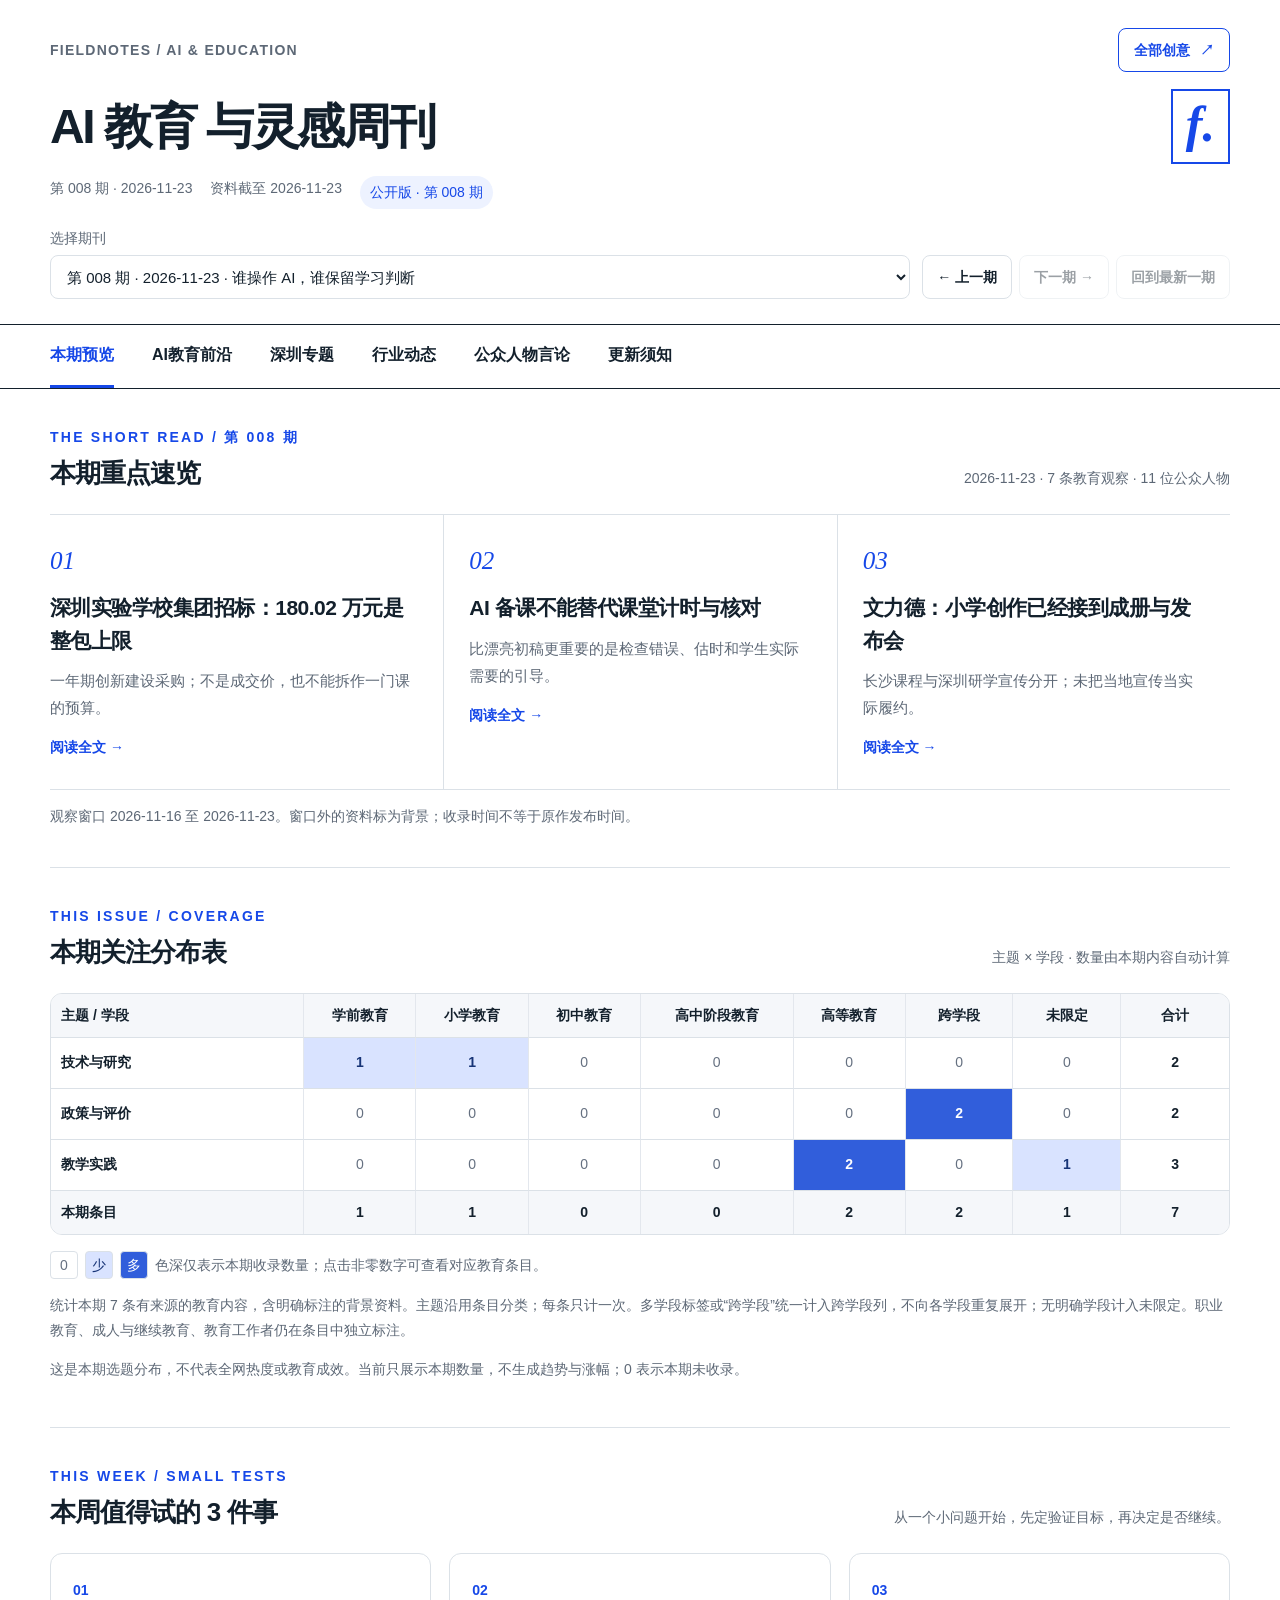
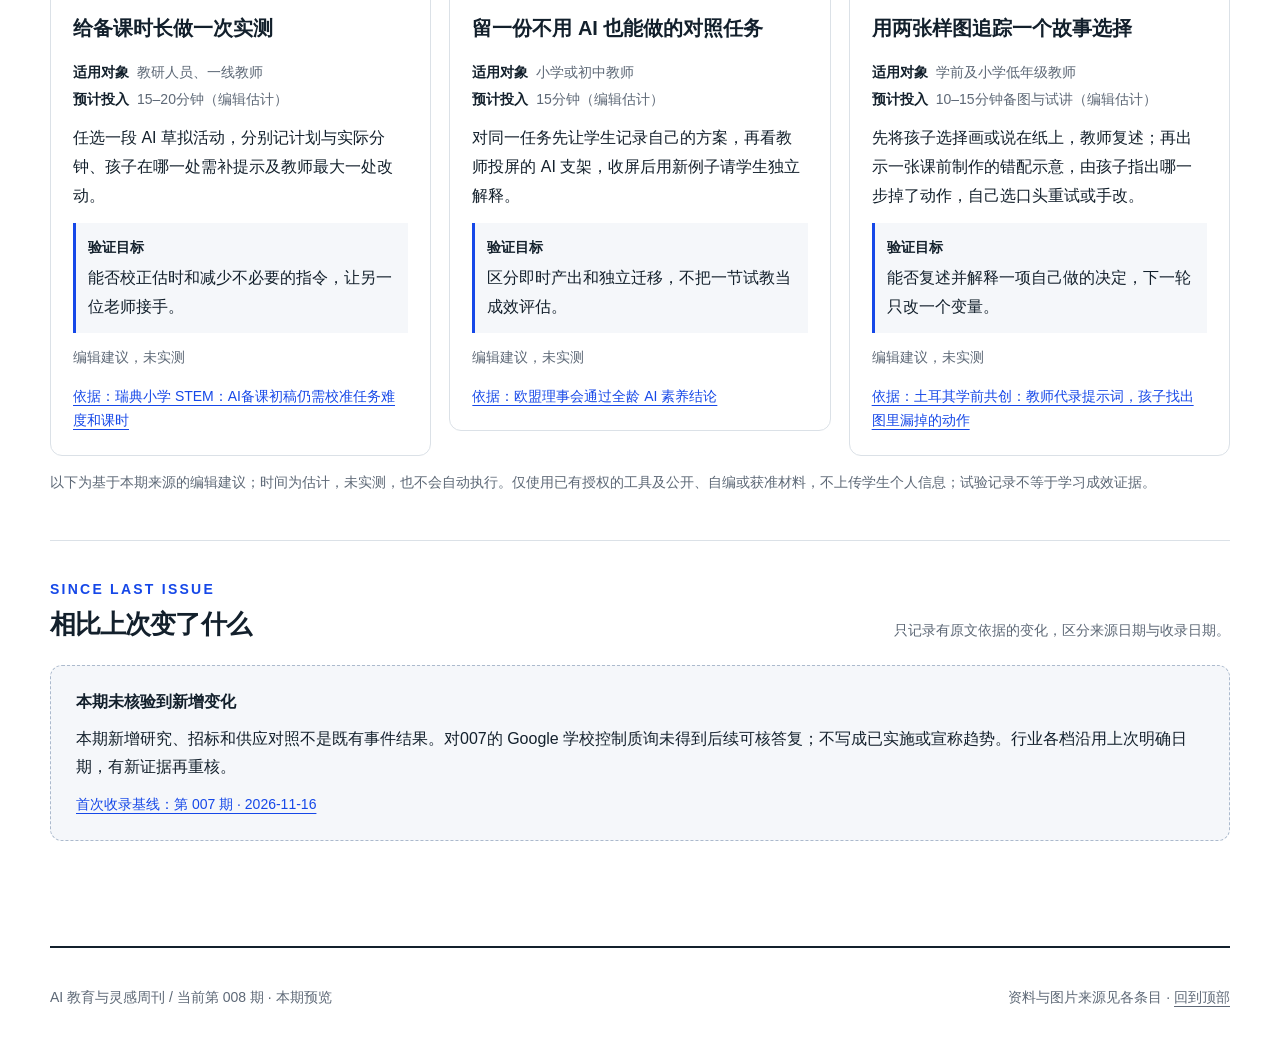
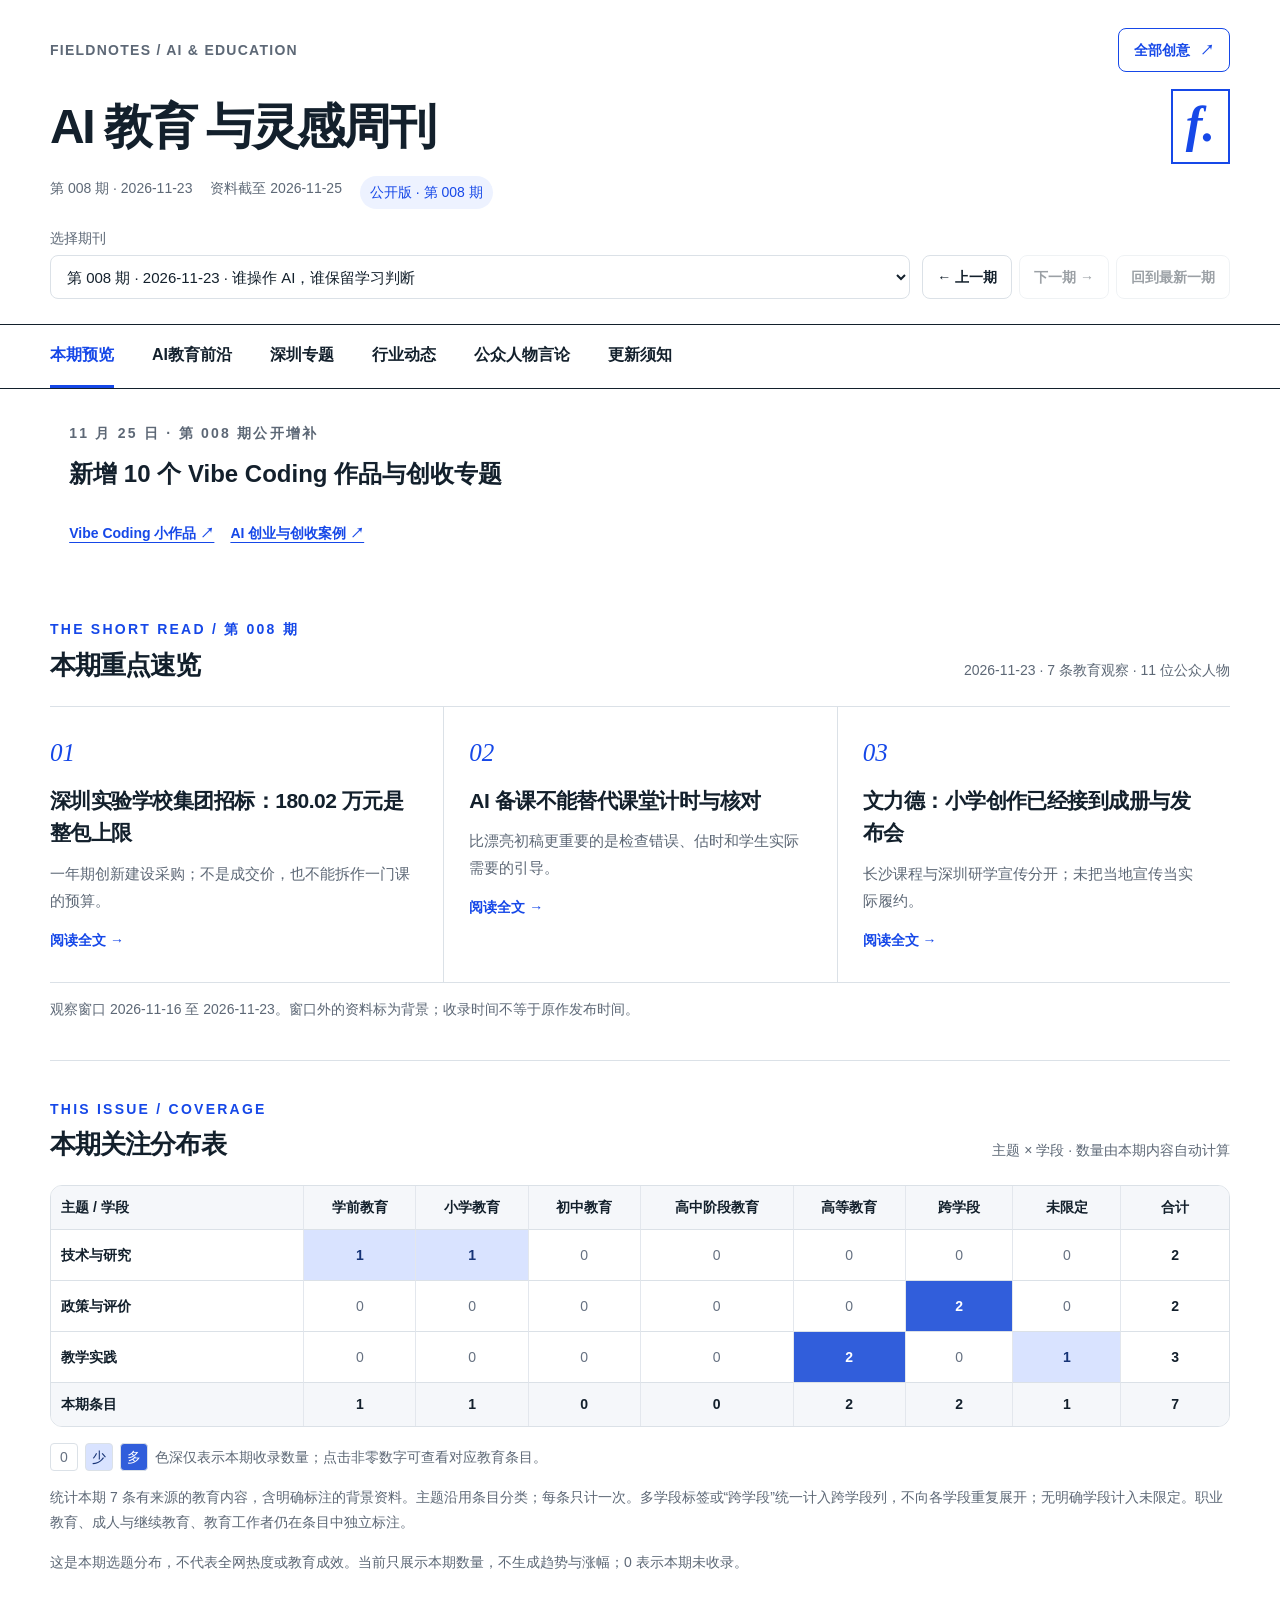
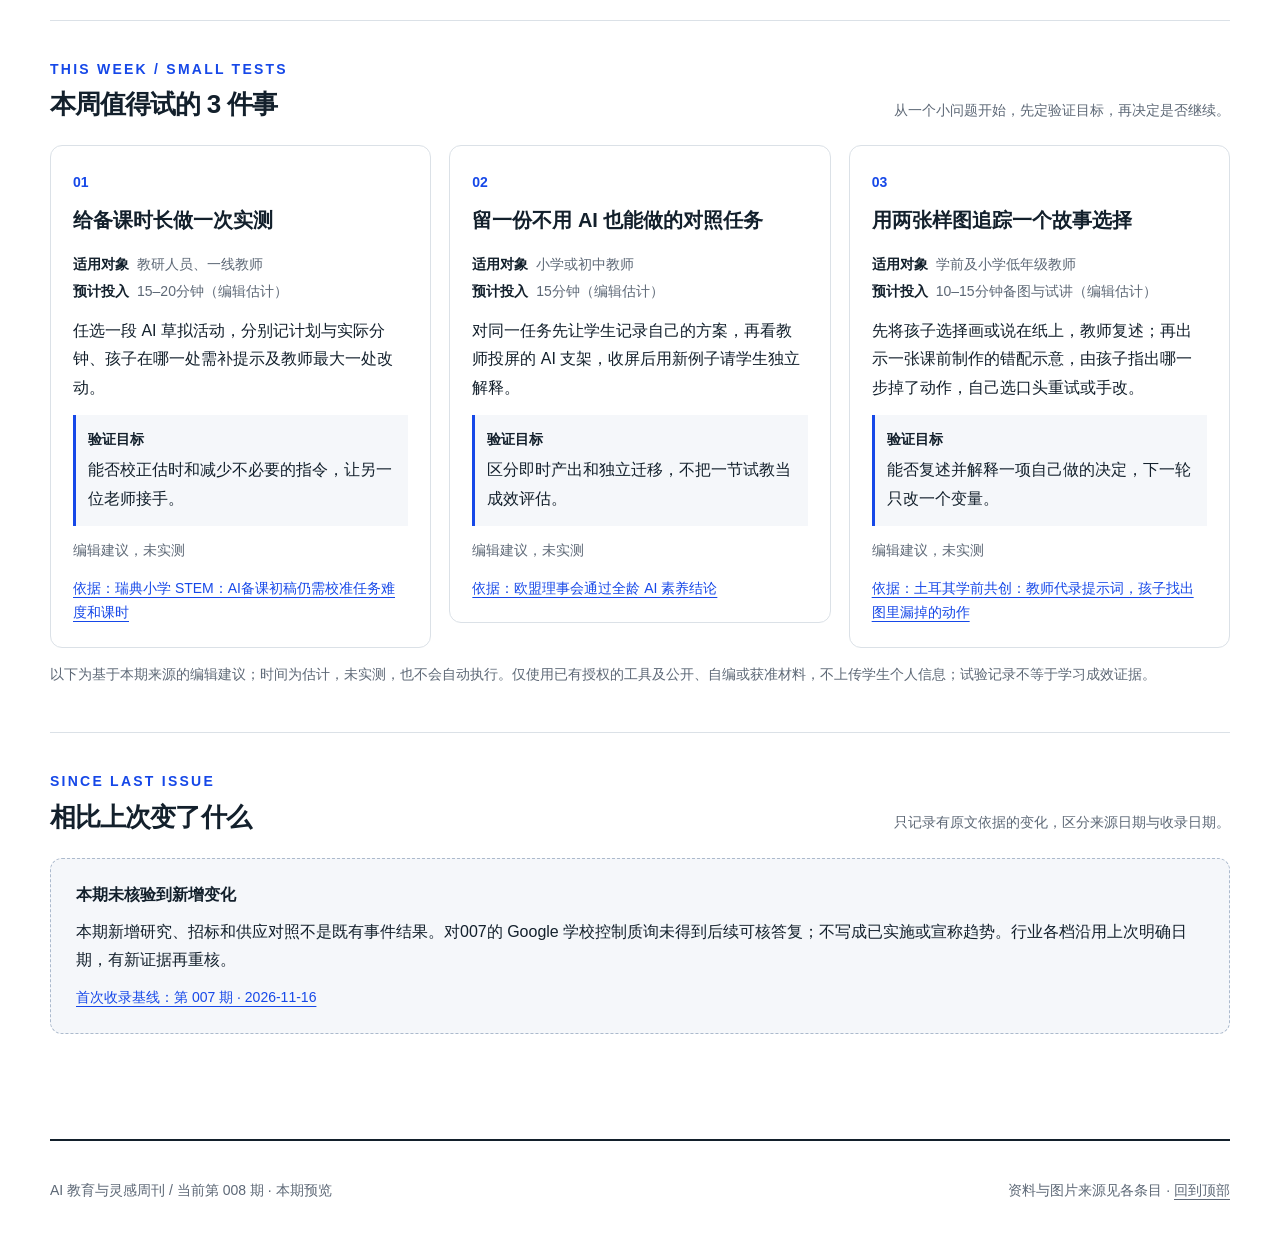
